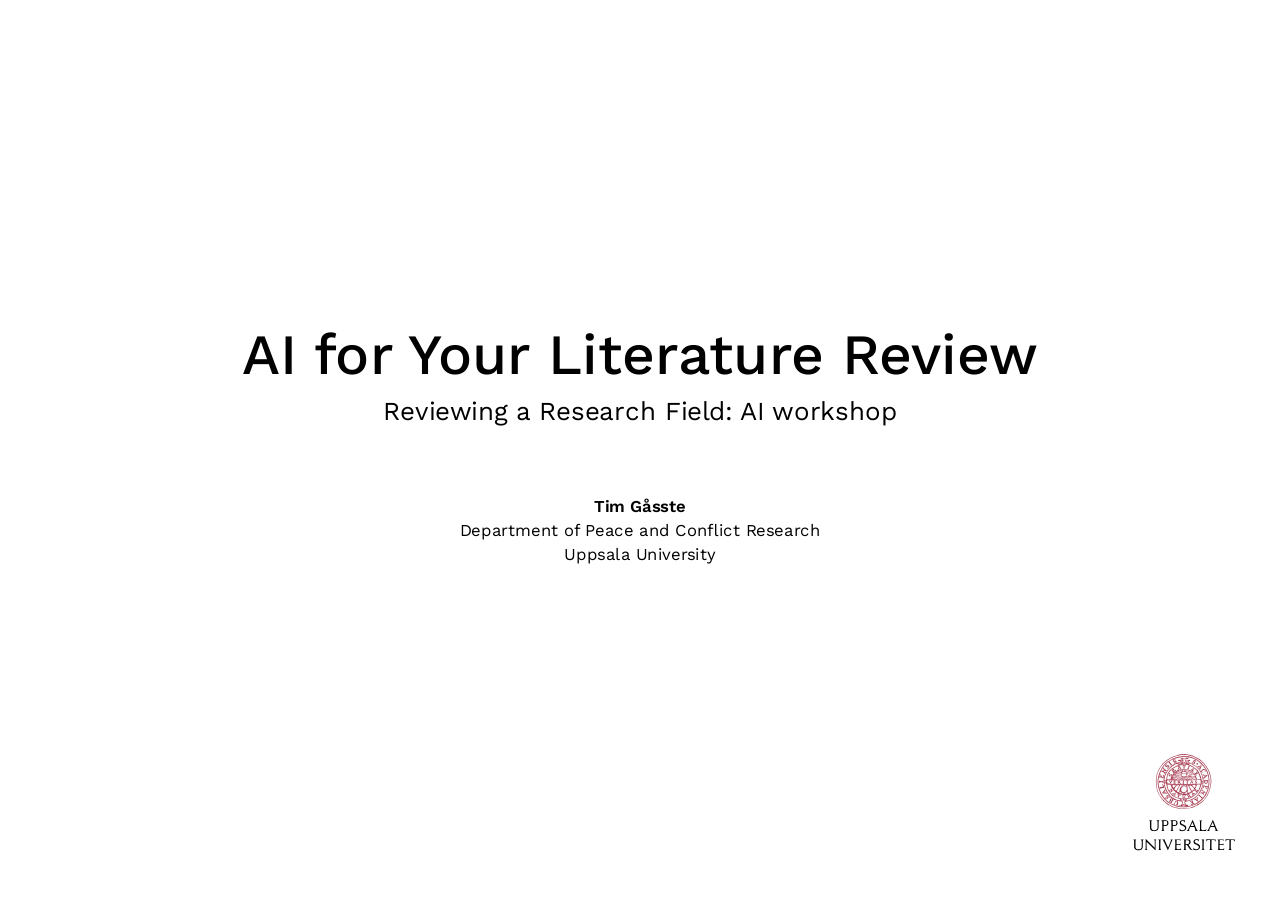
==== docs/slides/index.html @ a8bf8034 "AI workshop page" ====
<!DOCTYPE html>
<html lang="en"><head>
<script>/*!
 * clipboard.js v2.0.11
 * https://clipboardjs.com/
 *
 * Licensed MIT © Zeno Rocha
 */
!function(t,e){"object"==typeof exports&&"object"==typeof module?module.exports=e():"function"==typeof define&&define.amd?define([],e):"object"==typeof exports?exports.ClipboardJS=e():t.ClipboardJS=e()}(this,function(){return n={686:function(t,e,n){"use strict";n.d(e,{default:function(){return b}});var e=n(279),i=n.n(e),e=n(370),u=n.n(e),e=n(817),r=n.n(e);function c(t){try{return document.execCommand(t)}catch(t){return}}var a=function(t){t=r()(t);return c("cut"),t};function o(t,e){var n,o,t=(n=t,o="rtl"===document.documentElement.getAttribute("dir"),(t=document.createElement("textarea")).style.fontSize="12pt",t.style.border="0",t.style.padding="0",t.style.margin="0",t.style.position="absolute",t.style[o?"right":"left"]="-9999px",o=window.pageYOffset||document.documentElement.scrollTop,t.style.top="".concat(o,"px"),t.setAttribute("readonly",""),t.value=n,t);return e.container.appendChild(t),e=r()(t),c("copy"),t.remove(),e}var f=function(t){var e=1<arguments.length&&void 0!==arguments[1]?arguments[1]:{container:document.body},n="";return"string"==typeof t?n=o(t,e):t instanceof HTMLInputElement&&!["text","search","url","tel","password"].includes(null==t?void 0:t.type)?n=o(t.value,e):(n=r()(t),c("copy")),n};function l(t){return(l="function"==typeof Symbol&&"symbol"==typeof Symbol.iterator?function(t){return typeof t}:function(t){return t&&"function"==typeof Symbol&&t.constructor===Symbol&&t!==Symbol.prototype?"symbol":typeof t})(t)}var s=function(){var t=0<arguments.length&&void 0!==arguments[0]?arguments[0]:{},e=t.action,n=void 0===e?"copy":e,o=t.container,e=t.target,t=t.text;if("copy"!==n&&"cut"!==n)throw new Error('Invalid "action" value, use either "copy" or "cut"');if(void 0!==e){if(!e||"object"!==l(e)||1!==e.nodeType)throw new Error('Invalid "target" value, use a valid Element');if("copy"===n&&e.hasAttribute("disabled"))throw new Error('Invalid "target" attribute. Please use "readonly" instead of "disabled" attribute');if("cut"===n&&(e.hasAttribute("readonly")||e.hasAttribute("disabled")))throw new Error('Invalid "target" attribute. You can\'t cut text from elements with "readonly" or "disabled" attributes')}return t?f(t,{container:o}):e?"cut"===n?a(e):f(e,{container:o}):void 0};function p(t){return(p="function"==typeof Symbol&&"symbol"==typeof Symbol.iterator?function(t){return typeof t}:function(t){return t&&"function"==typeof Symbol&&t.constructor===Symbol&&t!==Symbol.prototype?"symbol":typeof t})(t)}function d(t,e){for(var n=0;n<e.length;n++){var o=e[n];o.enumerable=o.enumerable||!1,o.configurable=!0,"value"in o&&(o.writable=!0),Object.defineProperty(t,o.key,o)}}function y(t,e){return(y=Object.setPrototypeOf||function(t,e){return t.__proto__=e,t})(t,e)}function h(n){var o=function(){if("undefined"==typeof Reflect||!Reflect.construct)return!1;if(Reflect.construct.sham)return!1;if("function"==typeof Proxy)return!0;try{return Date.prototype.toString.call(Reflect.construct(Date,[],function(){})),!0}catch(t){return!1}}();return function(){var t,e=v(n);return t=o?(t=v(this).constructor,Reflect.construct(e,arguments,t)):e.apply(this,arguments),e=this,!(t=t)||"object"!==p(t)&&"function"!=typeof t?function(t){if(void 0!==t)return t;throw new ReferenceError("this hasn't been initialised - super() hasn't been called")}(e):t}}function v(t){return(v=Object.setPrototypeOf?Object.getPrototypeOf:function(t){return t.__proto__||Object.getPrototypeOf(t)})(t)}function m(t,e){t="data-clipboard-".concat(t);if(e.hasAttribute(t))return e.getAttribute(t)}var b=function(){!function(t,e){if("function"!=typeof e&&null!==e)throw new TypeError("Super expression must either be null or a function");t.prototype=Object.create(e&&e.prototype,{constructor:{value:t,writable:!0,configurable:!0}}),e&&y(t,e)}(r,i());var t,e,n,o=h(r);function r(t,e){var n;return function(t){if(!(t instanceof r))throw new TypeError("Cannot call a class as a function")}(this),(n=o.call(this)).resolveOptions(e),n.listenClick(t),n}return t=r,n=[{key:"copy",value:function(t){var e=1<arguments.length&&void 0!==arguments[1]?arguments[1]:{container:document.body};return f(t,e)}},{key:"cut",value:function(t){return a(t)}},{key:"isSupported",value:function(){var t=0<arguments.length&&void 0!==arguments[0]?arguments[0]:["copy","cut"],t="string"==typeof t?[t]:t,e=!!document.queryCommandSupported;return t.forEach(function(t){e=e&&!!document.queryCommandSupported(t)}),e}}],(e=[{key:"resolveOptions",value:function(){var t=0<arguments.length&&void 0!==arguments[0]?arguments[0]:{};this.action="function"==typeof t.action?t.action:this.defaultAction,this.target="function"==typeof t.target?t.target:this.defaultTarget,this.text="function"==typeof t.text?t.text:this.defaultText,this.container="object"===p(t.container)?t.container:document.body}},{key:"listenClick",value:function(t){var e=this;this.listener=u()(t,"click",function(t){return e.onClick(t)})}},{key:"onClick",value:function(t){var e=t.delegateTarget||t.currentTarget,n=this.action(e)||"copy",t=s({action:n,container:this.container,target:this.target(e),text:this.text(e)});this.emit(t?"success":"error",{action:n,text:t,trigger:e,clearSelection:function(){e&&e.focus(),window.getSelection().removeAllRanges()}})}},{key:"defaultAction",value:function(t){return m("action",t)}},{key:"defaultTarget",value:function(t){t=m("target",t);if(t)return document.querySelector(t)}},{key:"defaultText",value:function(t){return m("text",t)}},{key:"destroy",value:function(){this.listener.destroy()}}])&&d(t.prototype,e),n&&d(t,n),r}()},828:function(t){var e;"undefined"==typeof Element||Element.prototype.matches||((e=Element.prototype).matches=e.matchesSelector||e.mozMatchesSelector||e.msMatchesSelector||e.oMatchesSelector||e.webkitMatchesSelector),t.exports=function(t,e){for(;t&&9!==t.nodeType;){if("function"==typeof t.matches&&t.matches(e))return t;t=t.parentNode}}},438:function(t,e,n){var u=n(828);function i(t,e,n,o,r){var i=function(e,n,t,o){return function(t){t.delegateTarget=u(t.target,n),t.delegateTarget&&o.call(e,t)}}.apply(this,arguments);return t.addEventListener(n,i,r),{destroy:function(){t.removeEventListener(n,i,r)}}}t.exports=function(t,e,n,o,r){return"function"==typeof t.addEventListener?i.apply(null,arguments):"function"==typeof n?i.bind(null,document).apply(null,arguments):("string"==typeof t&&(t=document.querySelectorAll(t)),Array.prototype.map.call(t,function(t){return i(t,e,n,o,r)}))}},879:function(t,n){n.node=function(t){return void 0!==t&&t instanceof HTMLElement&&1===t.nodeType},n.nodeList=function(t){var e=Object.prototype.toString.call(t);return void 0!==t&&("[object NodeList]"===e||"[object HTMLCollection]"===e)&&"length"in t&&(0===t.length||n.node(t[0]))},n.string=function(t){return"string"==typeof t||t instanceof String},n.fn=function(t){return"[object Function]"===Object.prototype.toString.call(t)}},370:function(t,e,n){var f=n(879),l=n(438);t.exports=function(t,e,n){if(!t&&!e&&!n)throw new Error("Missing required arguments");if(!f.string(e))throw new TypeError("Second argument must be a String");if(!f.fn(n))throw new TypeError("Third argument must be a Function");if(f.node(t))return c=e,a=n,(u=t).addEventListener(c,a),{destroy:function(){u.removeEventListener(c,a)}};if(f.nodeList(t))return o=t,r=e,i=n,Array.prototype.forEach.call(o,function(t){t.addEventListener(r,i)}),{destroy:function(){Array.prototype.forEach.call(o,function(t){t.removeEventListener(r,i)})}};if(f.string(t))return t=t,e=e,n=n,l(document.body,t,e,n);throw new TypeError("First argument must be a String, HTMLElement, HTMLCollection, or NodeList");var o,r,i,u,c,a}},817:function(t){t.exports=function(t){var e,n="SELECT"===t.nodeName?(t.focus(),t.value):"INPUT"===t.nodeName||"TEXTAREA"===t.nodeName?((e=t.hasAttribute("readonly"))||t.setAttribute("readonly",""),t.select(),t.setSelectionRange(0,t.value.length),e||t.removeAttribute("readonly"),t.value):(t.hasAttribute("contenteditable")&&t.focus(),n=window.getSelection(),(e=document.createRange()).selectNodeContents(t),n.removeAllRanges(),n.addRange(e),n.toString());return n}},279:function(t){function e(){}e.prototype={on:function(t,e,n){var o=this.e||(this.e={});return(o[t]||(o[t]=[])).push({fn:e,ctx:n}),this},once:function(t,e,n){var o=this;function r(){o.off(t,r),e.apply(n,arguments)}return r._=e,this.on(t,r,n)},emit:function(t){for(var e=[].slice.call(arguments,1),n=((this.e||(this.e={}))[t]||[]).slice(),o=0,r=n.length;o<r;o++)n[o].fn.apply(n[o].ctx,e);return this},off:function(t,e){var n=this.e||(this.e={}),o=n[t],r=[];if(o&&e)for(var i=0,u=o.length;i<u;i++)o[i].fn!==e&&o[i].fn._!==e&&r.push(o[i]);return r.length?n[t]=r:delete n[t],this}},t.exports=e,t.exports.TinyEmitter=e}},r={},o.n=function(t){var e=t&&t.__esModule?function(){return t.default}:function(){return t};return o.d(e,{a:e}),e},o.d=function(t,e){for(var n in e)o.o(e,n)&&!o.o(t,n)&&Object.defineProperty(t,n,{enumerable:!0,get:e[n]})},o.o=function(t,e){return Object.prototype.hasOwnProperty.call(t,e)},o(686).default;function o(t){if(r[t])return r[t].exports;var e=r[t]={exports:{}};return n[t](e,e.exports,o),e.exports}var n,r});</script>
<script>(function (root, factory) {
  if (typeof define === "function" && define.amd) {
    define([], function () {
      return factory(root);
    });
  } else if (typeof exports === "object") {
    module.exports = factory(root);
  } else {
    root.Tabby = factory(root);
  }
})(
  typeof global !== "undefined"
    ? global
    : typeof window !== "undefined"
    ? window
    : this,
  function (window) {
    "use strict";

    //
    // Variables
    //

    var defaults = {
      idPrefix: "tabby-toggle_",
      default: "[data-tabby-default]",
    };

    //
    // Methods
    //

    /**
     * Merge two or more objects together.
     * @param   {Object}   objects  The objects to merge together
     * @returns {Object}            Merged values of defaults and options
     */
    var extend = function () {
      var merged = {};
      Array.prototype.forEach.call(arguments, function (obj) {
        for (var key in obj) {
          if (!obj.hasOwnProperty(key)) return;
          merged[key] = obj[key];
        }
      });
      return merged;
    };

    /**
     * Emit a custom event
     * @param  {String} type    The event type
     * @param  {Node}   tab     The tab to attach the event to
     * @param  {Node}   details Details about the event
     */
    var emitEvent = function (tab, details) {
      // Create a new event
      var event;
      if (typeof window.CustomEvent === "function") {
        event = new CustomEvent("tabby", {
          bubbles: true,
          cancelable: true,
          detail: details,
        });
      } else {
        event = document.createEvent("CustomEvent");
        event.initCustomEvent("tabby", true, true, details);
      }

      // Dispatch the event
      tab.dispatchEvent(event);
    };

    // In revealjs, arrow keys belong to slide navigation: tabs stay in the Tab
    // order and activate on focus. Elsewhere tabs use a roving tabindex with
    // arrow key navigation.
    var isReveal = function () {
      return window.document.body.classList.contains("reveal-viewport");
    };

    var focusHandler = function (event) {
      toggle(event.target);
    };

    var getKeyboardFocusableElements = function (element) {
      return [
        ...element.querySelectorAll(
          'a[href], button, input, textarea, select, summary,[tabindex]:not([tabindex="-1"])'
        ),
      ].filter(
        // Shown elements only, as the browser skips the others: hidden content,
        // like unselected panels (also of a nested tabset), is not rendered,
        // and revealjs fragments not yet shown have `visibility: hidden`
        (el) =>
          el.getAttribute("tabindex") !== "-1" &&
          !el.matches(":disabled") &&
          !el.getAttribute("aria-hidden") &&
          el.getClientRects().length > 0 &&
          window.getComputedStyle(el).visibility === "visible"
      );
    };

    // Tabs set up by tabby, as opposed to other tab widgets in a panel
    var tabbyTabs = new WeakSet();

    // The tab of a tab or of a tab panel
    var getTab = function (tabOrPanel) {
      return tabOrPanel.getAttribute("role") === "tab"
        ? tabOrPanel
        : document.getElementById(tabOrPanel.getAttribute("aria-labelledby"));
    };

    // Selects a tab and focuses the last focusable element of its panel, or
    // the tab itself if there is none. The panel content is hidden until the
    // tab is selected. When the panel ends with a nested tabset, its end is
    // the end of that tabset's last panel, as Tab would reach it.
    var focusEndOf = function (tab) {
      toggle(tab);
      var content = document.querySelector(tab.hash);
      var last = getKeyboardFocusableElements(content).pop();
      if (!last) return tab.focus();

      // Outermost tabby tab or tab panel between the last element and this
      // panel; other tab widgets are ordinary panel content
      var nestedTab;
      for (var node = last; node && node !== content; node = node.parentElement) {
        var role = node.getAttribute("role");
        var nodeTab =
          role === "tab" ? node : role === "tabpanel" ? getTab(node) : null;
        if (nodeTab && tabbyTabs.has(nodeTab)) nestedTab = nodeTab;
      }
      var nested = nestedTab && getTabsMap(nestedTab);
      if (nested) return focusEndOf(nested.tabs[nested.tabs.length - 1]);
      last.focus();
    };

    // In revealjs, Tab goes from a tab to its panel content and from the end
    // of that content to the next tab; Shift+Tab goes the other way. Tabs come
    // before all panels in the DOM, so the browser alone would go tab to tab.
    var tabOrderHandler = function (event) {
      // Leave Tab to controls that handle it themselves, like code editors
      if (event.key !== "Tab" || event.defaultPrevented) return;
      var current = event.currentTarget;
      var onTab = current.getAttribute("role") === "tab";
      var tab = getTab(current);
      var map = tab && getTabsMap(tab);
      if (!map) return;

      var target;
      if (onTab && !event.shiftKey) {
        target = getKeyboardFocusableElements(
          document.querySelector(tab.hash)
        )[0];
      } else if (onTab) {
        var previous = map.tabs[map.index - 1];
        if (!previous) return;
        event.preventDefault();
        focusEndOf(previous);
        return;
      } else {
        var focusables = getKeyboardFocusableElements(current);
        if (event.shiftKey && event.target === focusables[0]) {
          target = tab;
        } else if (
          !event.shiftKey &&
          event.target === focusables[focusables.length - 1]
        ) {
          target = map.tabs[map.index + 1];
        }
      }
      if (!target) return;

      event.preventDefault();
      target.focus();
    };

    // Whether Shift+Tab is being pressed. Focus moves while the key is down, so
    // this tells focus changes made by Shift+Tab apart from clicks.
    var shiftTabDown = false;
    var trackShiftTab = function () {
      if (trackShiftTab.done) return;
      trackShiftTab.done = true;
      document.addEventListener(
        "keydown",
        function (event) {
          shiftTabDown = event.key === "Tab" && event.shiftKey;
        },
        true
      );
      // A click, or leaving the window (the keyup then goes elsewhere), ends it
      // too
      var clear = function () {
        shiftTabDown = false;
      };
      document.addEventListener("keyup", clear, true);
      document.addEventListener("pointerdown", clear, true);
      window.addEventListener("blur", clear);
    };

    // In revealjs, Shift+Tab from after a tabset reaches the content of the
    // selected panel first, which skips the tabs after it. Start from the end
    // of the last panel instead, so Shift+Tab is the reverse of Tab. Only for
    // Shift+Tab: a click in a panel must keep that panel.
    var backwardEntryHandler = function (event) {
      var from = event.relatedTarget;
      var tab = getTab(event.currentTarget);
      var map = tab && getTabsMap(tab);
      if (!from || !map || !shiftTabDown) return;

      var tabList = map.tabs[0].closest('[role="tablist"]');
      var fromInside = Array.prototype.some.call(map.tabs, function (tab) {
        var content = document.querySelector(tab.hash);
        return tab === from || (content && content.contains(from));
      });
      var fromAfter =
        from.compareDocumentPosition(tabList) &
        Node.DOCUMENT_POSITION_PRECEDING;
      var last = map.tabs[map.tabs.length - 1];
      var lastContent = document.querySelector(last.hash);
      if (
        fromInside ||
        !fromAfter ||
        !lastContent ||
        lastContent.contains(event.target)
      ) {
        return;
      }

      focusEndOf(last);
    };

    /**
     * Remove roles and attributes from a tab and its content
     * @param  {Node}   tab      The tab
     * @param  {Node}   content  The tab content
     * @param  {Object} settings User settings and options
     */
    var destroyTab = function (tab, content, settings) {
      // Remove the generated ID
      if (tab.id.slice(0, settings.idPrefix.length) === settings.idPrefix) {
        tab.id = "";
      }

      // remove event listener
      tab.removeEventListener("focus", focusHandler, true);
      tab.removeEventListener("keydown", tabOrderHandler);
      content.removeEventListener("keydown", tabOrderHandler);
      tab.removeEventListener("focusin", backwardEntryHandler);
      content.removeEventListener("focusin", backwardEntryHandler);

      // Remove roles
      tab.removeAttribute("role");
      tab.removeAttribute("aria-controls");
      tab.removeAttribute("aria-selected");
      tab.removeAttribute("tabindex");
      tab.closest("li").removeAttribute("role");
      content.removeAttribute("role");
      content.removeAttribute("aria-labelledby");
      content.removeAttribute("hidden");
    };

    /**
     * Add the required roles and attributes to a tab and its content
     * @param  {Node}   tab      The tab
     * @param  {Node}   content  The tab content
     * @param  {Object} settings User settings and options
     */
    var setupTab = function (tab, content, settings) {
      // Give tab an ID if it doesn't already have one
      if (!tab.id) {
        tab.id = settings.idPrefix + content.id;
      }

      // Add roles
      tab.setAttribute("role", "tab");
      tabbyTabs.add(tab);
      tab.setAttribute("aria-controls", content.id);
      tab.closest("li").setAttribute("role", "presentation");
      content.setAttribute("role", "tabpanel");
      content.setAttribute("aria-labelledby", tab.id);

      // Add selected state
      if (tab.matches(settings.default)) {
        tab.setAttribute("aria-selected", "true");
      } else {
        tab.setAttribute("aria-selected", "false");
        if (!isReveal()) tab.setAttribute("tabindex", "-1");
        content.setAttribute("hidden", "hidden");
      }

      // add focus and Tab order event listeners
      if (isReveal()) {
        tab.addEventListener("focus", focusHandler);
        tab.addEventListener("keydown", tabOrderHandler);
        content.addEventListener("keydown", tabOrderHandler);
        tab.addEventListener("focusin", backwardEntryHandler);
        content.addEventListener("focusin", backwardEntryHandler);
        trackShiftTab();
      }
    };

    /**
     * Hide a tab and its content
     * @param  {Node} newTab The new tab that's replacing it
     */
    var hide = function (newTab) {
      // Variables
      var tabGroup = newTab.closest('[role="tablist"]');
      if (!tabGroup) return {};
      var tab = tabGroup.querySelector('[role="tab"][aria-selected="true"]');
      if (!tab) return {};
      var content = document.querySelector(tab.hash);

      // Hide the tab
      tab.setAttribute("aria-selected", "false");
      if (!isReveal()) tab.setAttribute("tabindex", "-1");

      // Hide the content
      if (!content) return { previousTab: tab };
      content.setAttribute("hidden", "hidden");

      // Return the hidden tab and content
      return {
        previousTab: tab,
        previousContent: content,
      };
    };

    /**
     * Show a tab and its content
     * @param  {Node} tab      The tab
     * @param  {Node} content  The tab content
     */
    var show = function (tab, content) {
      tab.setAttribute("aria-selected", "true");
      if (!isReveal()) tab.setAttribute("tabindex", "0");
      content.removeAttribute("hidden");
      tab.focus();
    };

    /**
     * Toggle a new tab
     * @param  {Node} tab The tab to show
     */
    var toggle = function (tab) {
      // Make sure there's a tab to toggle and it's not already active
      if (!tab || tab.getAttribute("aria-selected") == "true") return;

      // Variables
      var content = document.querySelector(tab.hash);
      if (!content) return;

      // Hide active tab and content
      var details = hide(tab);

      // Show new tab and content
      show(tab, content);

      // Add event details
      details.tab = tab;
      details.content = content;

      // Emit a custom event
      emitEvent(tab, details);
    };

    /**
     * Get all of the tabs in a tablist
     * @param  {Node}   tab  A tab from the list
     * @return {Object}      The tabs and the index of the currently active one
     */
    var getTabsMap = function (tab) {
      var tabGroup = tab.closest('[role="tablist"]');
      var tabs = tabGroup ? tabGroup.querySelectorAll('[role="tab"]') : null;
      if (!tabs) return;
      return {
        tabs: tabs,
        index: Array.prototype.indexOf.call(tabs, tab),
      };
    };

    /**
     * Switch the active tab based on keyboard activity
     * @param  {Node} tab The currently active tab
     * @param  {Key}  key The key that was pressed
     */
    var switchTabs = function (tab, key) {
      // Get a map of tabs
      var map = getTabsMap(tab);
      if (!map) return;
      var length = map.tabs.length - 1;
      var index;

      // Go to previous tab
      if (["ArrowUp", "ArrowLeft", "Up", "Left"].indexOf(key) > -1) {
        index = map.index < 1 ? length : map.index - 1;
      }

      // Go to next tab
      else if (["ArrowDown", "ArrowRight", "Down", "Right"].indexOf(key) > -1) {
        index = map.index === length ? 0 : map.index + 1;
      }

      // Go to home
      else if (key === "Home") {
        index = 0;
      }

      // Go to end
      else if (key === "End") {
        index = length;
      }

      // Toggle the tab
      toggle(map.tabs[index]);
    };

    /**
     * Create the Constructor object
     */
    var Constructor = function (selector, options) {
      //
      // Variables
      //

      var publicAPIs = {};
      var settings, tabWrapper;

      //
      // Methods
      //

      publicAPIs.destroy = function () {
        // Get all tabs
        var tabs = tabWrapper.querySelectorAll("a");

        // Add roles to tabs
        Array.prototype.forEach.call(tabs, function (tab) {
          // Get the tab content
          var content = document.querySelector(tab.hash);
          if (!content) return;

          // Setup the tab
          destroyTab(tab, content, settings);
        });

        // Remove role from wrapper
        tabWrapper.removeAttribute("role");

        // Remove event listeners
        document.documentElement.removeEventListener(
          "click",
          clickHandler,
          true
        );
        tabWrapper.removeEventListener("keydown", keyHandler, true);

        // Reset variables
        settings = null;
        tabWrapper = null;
      };

      /**
       * Setup the DOM with the proper attributes
       */
      publicAPIs.setup = function () {
        // Variables
        tabWrapper = document.querySelector(selector);
        if (!tabWrapper) return;
        var tabs = tabWrapper.querySelectorAll("a");

        // Add role to wrapper
        tabWrapper.setAttribute("role", "tablist");

        // Add roles to tabs
        Array.prototype.forEach.call(tabs, function (tab) {
          tab.setAttribute("tabindex", "0");

          // Get the tab content
          var content = document.querySelector(tab.hash);
          if (!content) return;

          // Setup the tab
          setupTab(tab, content, settings);
        });
      };

      /**
       * Toggle a tab based on an ID
       * @param  {String|Node} id The tab to toggle
       */
      publicAPIs.toggle = function (id) {
        // Get the tab
        var tab = id;
        if (typeof id === "string") {
          tab = document.querySelector(
            selector + ' [role="tab"][href*="' + id + '"]'
          );
        }

        // Toggle the tab
        toggle(tab);
      };

      /**
       * Handle click events
       */
      var clickHandler = function (event) {
        // Only run on toggles
        var tab = event.target.closest(selector + ' [role="tab"]');
        if (!tab) return;

        // Prevent link behavior
        event.preventDefault();

        // Toggle the tab
        toggle(tab);
      };

      /**
       * Handle keydown events
       */
      var keyHandler = function (event) {
        // Only run if a tab is in focus
        var tab = document.activeElement;
        if (!tab.matches(selector + ' [role="tab"]')) return;

        // Only run for specific keys
        var keys = isReveal()
          ? ["Home", "End"]
          : [
              "ArrowUp",
              "ArrowDown",
              "ArrowLeft",
              "ArrowRight",
              "Up",
              "Down",
              "Left",
              "Right",
              "Home",
              "End",
            ];
        if (keys.indexOf(event.key) < 0) return;

        // Keep the key from also scrolling the page or, in revealjs, from
        // changing slide
        event.preventDefault();
        event.stopPropagation();

        // Switch tabs
        switchTabs(tab, event.key);
      };

      /**
       * Initialize the instance
       */
      var init = function () {
        // Merge user options with defaults
        settings = extend(defaults, options || {});

        // Setup the DOM
        publicAPIs.setup();

        // Add event listeners
        document.documentElement.addEventListener("click", clickHandler, true);
        tabWrapper.addEventListener("keydown", keyHandler, true);
      };

      //
      // Initialize and return the Public APIs
      //

      init();
      return publicAPIs;
    };

    //
    // Return the Constructor
    //

    return Constructor;
  }
);
</script>
<script>/**
 * @popperjs/core v2.11.7 - MIT License
 */

!function(e,t){"object"==typeof exports&&"undefined"!=typeof module?t(exports):"function"==typeof define&&define.amd?define(["exports"],t):t((e="undefined"!=typeof globalThis?globalThis:e||self).Popper={})}(this,(function(e){"use strict";function t(e){if(null==e)return window;if("[object Window]"!==e.toString()){var t=e.ownerDocument;return t&&t.defaultView||window}return e}function n(e){return e instanceof t(e).Element||e instanceof Element}function r(e){return e instanceof t(e).HTMLElement||e instanceof HTMLElement}function o(e){return"undefined"!=typeof ShadowRoot&&(e instanceof t(e).ShadowRoot||e instanceof ShadowRoot)}var i=Math.max,a=Math.min,s=Math.round;function f(){var e=navigator.userAgentData;return null!=e&&e.brands&&Array.isArray(e.brands)?e.brands.map((function(e){return e.brand+"/"+e.version})).join(" "):navigator.userAgent}function c(){return!/^((?!chrome|android).)*safari/i.test(f())}function p(e,o,i){void 0===o&&(o=!1),void 0===i&&(i=!1);var a=e.getBoundingClientRect(),f=1,p=1;o&&r(e)&&(f=e.offsetWidth>0&&s(a.width)/e.offsetWidth||1,p=e.offsetHeight>0&&s(a.height)/e.offsetHeight||1);var u=(n(e)?t(e):window).visualViewport,l=!c()&&i,d=(a.left+(l&&u?u.offsetLeft:0))/f,h=(a.top+(l&&u?u.offsetTop:0))/p,m=a.width/f,v=a.height/p;return{width:m,height:v,top:h,right:d+m,bottom:h+v,left:d,x:d,y:h}}function u(e){var n=t(e);return{scrollLeft:n.pageXOffset,scrollTop:n.pageYOffset}}function l(e){return e?(e.nodeName||"").toLowerCase():null}function d(e){return((n(e)?e.ownerDocument:e.document)||window.document).documentElement}function h(e){return p(d(e)).left+u(e).scrollLeft}function m(e){return t(e).getComputedStyle(e)}function v(e){var t=m(e),n=t.overflow,r=t.overflowX,o=t.overflowY;return/auto|scroll|overlay|hidden/.test(n+o+r)}function y(e,n,o){void 0===o&&(o=!1);var i,a,f=r(n),c=r(n)&&function(e){var t=e.getBoundingClientRect(),n=s(t.width)/e.offsetWidth||1,r=s(t.height)/e.offsetHeight||1;return 1!==n||1!==r}(n),m=d(n),y=p(e,c,o),g={scrollLeft:0,scrollTop:0},b={x:0,y:0};return(f||!f&&!o)&&(("body"!==l(n)||v(m))&&(g=(i=n)!==t(i)&&r(i)?{scrollLeft:(a=i).scrollLeft,scrollTop:a.scrollTop}:u(i)),r(n)?((b=p(n,!0)).x+=n.clientLeft,b.y+=n.clientTop):m&&(b.x=h(m))),{x:y.left+g.scrollLeft-b.x,y:y.top+g.scrollTop-b.y,width:y.width,height:y.height}}function g(e){var t=p(e),n=e.offsetWidth,r=e.offsetHeight;return Math.abs(t.width-n)<=1&&(n=t.width),Math.abs(t.height-r)<=1&&(r=t.height),{x:e.offsetLeft,y:e.offsetTop,width:n,height:r}}function b(e){return"html"===l(e)?e:e.assignedSlot||e.parentNode||(o(e)?e.host:null)||d(e)}function x(e){return["html","body","#document"].indexOf(l(e))>=0?e.ownerDocument.body:r(e)&&v(e)?e:x(b(e))}function w(e,n){var r;void 0===n&&(n=[]);var o=x(e),i=o===(null==(r=e.ownerDocument)?void 0:r.body),a=t(o),s=i?[a].concat(a.visualViewport||[],v(o)?o:[]):o,f=n.concat(s);return i?f:f.concat(w(b(s)))}function O(e){return["table","td","th"].indexOf(l(e))>=0}function j(e){return r(e)&&"fixed"!==m(e).position?e.offsetParent:null}function E(e){for(var n=t(e),i=j(e);i&&O(i)&&"static"===m(i).position;)i=j(i);return i&&("html"===l(i)||"body"===l(i)&&"static"===m(i).position)?n:i||function(e){var t=/firefox/i.test(f());if(/Trident/i.test(f())&&r(e)&&"fixed"===m(e).position)return null;var n=b(e);for(o(n)&&(n=n.host);r(n)&&["html","body"].indexOf(l(n))<0;){var i=m(n);if("none"!==i.transform||"none"!==i.perspective||"paint"===i.contain||-1!==["transform","perspective"].indexOf(i.willChange)||t&&"filter"===i.willChange||t&&i.filter&&"none"!==i.filter)return n;n=n.parentNode}return null}(e)||n}var D="top",A="bottom",L="right",P="left",M="auto",k=[D,A,L,P],W="start",B="end",H="viewport",T="popper",R=k.reduce((function(e,t){return e.concat([t+"-"+W,t+"-"+B])}),[]),S=[].concat(k,[M]).reduce((function(e,t){return e.concat([t,t+"-"+W,t+"-"+B])}),[]),V=["beforeRead","read","afterRead","beforeMain","main","afterMain","beforeWrite","write","afterWrite"];function q(e){var t=new Map,n=new Set,r=[];function o(e){n.add(e.name),[].concat(e.requires||[],e.requiresIfExists||[]).forEach((function(e){if(!n.has(e)){var r=t.get(e);r&&o(r)}})),r.push(e)}return e.forEach((function(e){t.set(e.name,e)})),e.forEach((function(e){n.has(e.name)||o(e)})),r}function C(e){return e.split("-")[0]}function N(e,t){var n=t.getRootNode&&t.getRootNode();if(e.contains(t))return!0;if(n&&o(n)){var r=t;do{if(r&&e.isSameNode(r))return!0;r=r.parentNode||r.host}while(r)}return!1}function I(e){return Object.assign({},e,{left:e.x,top:e.y,right:e.x+e.width,bottom:e.y+e.height})}function _(e,r,o){return r===H?I(function(e,n){var r=t(e),o=d(e),i=r.visualViewport,a=o.clientWidth,s=o.clientHeight,f=0,p=0;if(i){a=i.width,s=i.height;var u=c();(u||!u&&"fixed"===n)&&(f=i.offsetLeft,p=i.offsetTop)}return{width:a,height:s,x:f+h(e),y:p}}(e,o)):n(r)?function(e,t){var n=p(e,!1,"fixed"===t);return n.top=n.top+e.clientTop,n.left=n.left+e.clientLeft,n.bottom=n.top+e.clientHeight,n.right=n.left+e.clientWidth,n.width=e.clientWidth,n.height=e.clientHeight,n.x=n.left,n.y=n.top,n}(r,o):I(function(e){var t,n=d(e),r=u(e),o=null==(t=e.ownerDocument)?void 0:t.body,a=i(n.scrollWidth,n.clientWidth,o?o.scrollWidth:0,o?o.clientWidth:0),s=i(n.scrollHeight,n.clientHeight,o?o.scrollHeight:0,o?o.clientHeight:0),f=-r.scrollLeft+h(e),c=-r.scrollTop;return"rtl"===m(o||n).direction&&(f+=i(n.clientWidth,o?o.clientWidth:0)-a),{width:a,height:s,x:f,y:c}}(d(e)))}function F(e,t,o,s){var f="clippingParents"===t?function(e){var t=w(b(e)),o=["absolute","fixed"].indexOf(m(e).position)>=0&&r(e)?E(e):e;return n(o)?t.filter((function(e){return n(e)&&N(e,o)&&"body"!==l(e)})):[]}(e):[].concat(t),c=[].concat(f,[o]),p=c[0],u=c.reduce((function(t,n){var r=_(e,n,s);return t.top=i(r.top,t.top),t.right=a(r.right,t.right),t.bottom=a(r.bottom,t.bottom),t.left=i(r.left,t.left),t}),_(e,p,s));return u.width=u.right-u.left,u.height=u.bottom-u.top,u.x=u.left,u.y=u.top,u}function U(e){return e.split("-")[1]}function z(e){return["top","bottom"].indexOf(e)>=0?"x":"y"}function X(e){var t,n=e.reference,r=e.element,o=e.placement,i=o?C(o):null,a=o?U(o):null,s=n.x+n.width/2-r.width/2,f=n.y+n.height/2-r.height/2;switch(i){case D:t={x:s,y:n.y-r.height};break;case A:t={x:s,y:n.y+n.height};break;case L:t={x:n.x+n.width,y:f};break;case P:t={x:n.x-r.width,y:f};break;default:t={x:n.x,y:n.y}}var c=i?z(i):null;if(null!=c){var p="y"===c?"height":"width";switch(a){case W:t[c]=t[c]-(n[p]/2-r[p]/2);break;case B:t[c]=t[c]+(n[p]/2-r[p]/2)}}return t}function Y(e){return Object.assign({},{top:0,right:0,bottom:0,left:0},e)}function G(e,t){return t.reduce((function(t,n){return t[n]=e,t}),{})}function J(e,t){void 0===t&&(t={});var r=t,o=r.placement,i=void 0===o?e.placement:o,a=r.strategy,s=void 0===a?e.strategy:a,f=r.boundary,c=void 0===f?"clippingParents":f,u=r.rootBoundary,l=void 0===u?H:u,h=r.elementContext,m=void 0===h?T:h,v=r.altBoundary,y=void 0!==v&&v,g=r.padding,b=void 0===g?0:g,x=Y("number"!=typeof b?b:G(b,k)),w=m===T?"reference":T,O=e.rects.popper,j=e.elements[y?w:m],E=F(n(j)?j:j.contextElement||d(e.elements.popper),c,l,s),P=p(e.elements.reference),M=X({reference:P,element:O,strategy:"absolute",placement:i}),W=I(Object.assign({},O,M)),B=m===T?W:P,R={top:E.top-B.top+x.top,bottom:B.bottom-E.bottom+x.bottom,left:E.left-B.left+x.left,right:B.right-E.right+x.right},S=e.modifiersData.offset;if(m===T&&S){var V=S[i];Object.keys(R).forEach((function(e){var t=[L,A].indexOf(e)>=0?1:-1,n=[D,A].indexOf(e)>=0?"y":"x";R[e]+=V[n]*t}))}return R}var K={placement:"bottom",modifiers:[],strategy:"absolute"};function Q(){for(var e=arguments.length,t=new Array(e),n=0;n<e;n++)t[n]=arguments[n];return!t.some((function(e){return!(e&&"function"==typeof e.getBoundingClientRect)}))}function Z(e){void 0===e&&(e={});var t=e,r=t.defaultModifiers,o=void 0===r?[]:r,i=t.defaultOptions,a=void 0===i?K:i;return function(e,t,r){void 0===r&&(r=a);var i,s,f={placement:"bottom",orderedModifiers:[],options:Object.assign({},K,a),modifiersData:{},elements:{reference:e,popper:t},attributes:{},styles:{}},c=[],p=!1,u={state:f,setOptions:function(r){var i="function"==typeof r?r(f.options):r;l(),f.options=Object.assign({},a,f.options,i),f.scrollParents={reference:n(e)?w(e):e.contextElement?w(e.contextElement):[],popper:w(t)};var s,p,d=function(e){var t=q(e);return V.reduce((function(e,n){return e.concat(t.filter((function(e){return e.phase===n})))}),[])}((s=[].concat(o,f.options.modifiers),p=s.reduce((function(e,t){var n=e[t.name];return e[t.name]=n?Object.assign({},n,t,{options:Object.assign({},n.options,t.options),data:Object.assign({},n.data,t.data)}):t,e}),{}),Object.keys(p).map((function(e){return p[e]}))));return f.orderedModifiers=d.filter((function(e){return e.enabled})),f.orderedModifiers.forEach((function(e){var t=e.name,n=e.options,r=void 0===n?{}:n,o=e.effect;if("function"==typeof o){var i=o({state:f,name:t,instance:u,options:r}),a=function(){};c.push(i||a)}})),u.update()},forceUpdate:function(){if(!p){var e=f.elements,t=e.reference,n=e.popper;if(Q(t,n)){f.rects={reference:y(t,E(n),"fixed"===f.options.strategy),popper:g(n)},f.reset=!1,f.placement=f.options.placement,f.orderedModifiers.forEach((function(e){return f.modifiersData[e.name]=Object.assign({},e.data)}));for(var r=0;r<f.orderedModifiers.length;r++)if(!0!==f.reset){var o=f.orderedModifiers[r],i=o.fn,a=o.options,s=void 0===a?{}:a,c=o.name;"function"==typeof i&&(f=i({state:f,options:s,name:c,instance:u})||f)}else f.reset=!1,r=-1}}},update:(i=function(){return new Promise((function(e){u.forceUpdate(),e(f)}))},function(){return s||(s=new Promise((function(e){Promise.resolve().then((function(){s=void 0,e(i())}))}))),s}),destroy:function(){l(),p=!0}};if(!Q(e,t))return u;function l(){c.forEach((function(e){return e()})),c=[]}return u.setOptions(r).then((function(e){!p&&r.onFirstUpdate&&r.onFirstUpdate(e)})),u}}var $={passive:!0};var ee={name:"eventListeners",enabled:!0,phase:"write",fn:function(){},effect:function(e){var n=e.state,r=e.instance,o=e.options,i=o.scroll,a=void 0===i||i,s=o.resize,f=void 0===s||s,c=t(n.elements.popper),p=[].concat(n.scrollParents.reference,n.scrollParents.popper);return a&&p.forEach((function(e){e.addEventListener("scroll",r.update,$)})),f&&c.addEventListener("resize",r.update,$),function(){a&&p.forEach((function(e){e.removeEventListener("scroll",r.update,$)})),f&&c.removeEventListener("resize",r.update,$)}},data:{}};var te={name:"popperOffsets",enabled:!0,phase:"read",fn:function(e){var t=e.state,n=e.name;t.modifiersData[n]=X({reference:t.rects.reference,element:t.rects.popper,strategy:"absolute",placement:t.placement})},data:{}},ne={top:"auto",right:"auto",bottom:"auto",left:"auto"};function re(e){var n,r=e.popper,o=e.popperRect,i=e.placement,a=e.variation,f=e.offsets,c=e.position,p=e.gpuAcceleration,u=e.adaptive,l=e.roundOffsets,h=e.isFixed,v=f.x,y=void 0===v?0:v,g=f.y,b=void 0===g?0:g,x="function"==typeof l?l({x:y,y:b}):{x:y,y:b};y=x.x,b=x.y;var w=f.hasOwnProperty("x"),O=f.hasOwnProperty("y"),j=P,M=D,k=window;if(u){var W=E(r),H="clientHeight",T="clientWidth";if(W===t(r)&&"static"!==m(W=d(r)).position&&"absolute"===c&&(H="scrollHeight",T="scrollWidth"),W=W,i===D||(i===P||i===L)&&a===B)M=A,b-=(h&&W===k&&k.visualViewport?k.visualViewport.height:W[H])-o.height,b*=p?1:-1;if(i===P||(i===D||i===A)&&a===B)j=L,y-=(h&&W===k&&k.visualViewport?k.visualViewport.width:W[T])-o.width,y*=p?1:-1}var R,S=Object.assign({position:c},u&&ne),V=!0===l?function(e,t){var n=e.x,r=e.y,o=t.devicePixelRatio||1;return{x:s(n*o)/o||0,y:s(r*o)/o||0}}({x:y,y:b},t(r)):{x:y,y:b};return y=V.x,b=V.y,p?Object.assign({},S,((R={})[M]=O?"0":"",R[j]=w?"0":"",R.transform=(k.devicePixelRatio||1)<=1?"translate("+y+"px, "+b+"px)":"translate3d("+y+"px, "+b+"px, 0)",R)):Object.assign({},S,((n={})[M]=O?b+"px":"",n[j]=w?y+"px":"",n.transform="",n))}var oe={name:"computeStyles",enabled:!0,phase:"beforeWrite",fn:function(e){var t=e.state,n=e.options,r=n.gpuAcceleration,o=void 0===r||r,i=n.adaptive,a=void 0===i||i,s=n.roundOffsets,f=void 0===s||s,c={placement:C(t.placement),variation:U(t.placement),popper:t.elements.popper,popperRect:t.rects.popper,gpuAcceleration:o,isFixed:"fixed"===t.options.strategy};null!=t.modifiersData.popperOffsets&&(t.styles.popper=Object.assign({},t.styles.popper,re(Object.assign({},c,{offsets:t.modifiersData.popperOffsets,position:t.options.strategy,adaptive:a,roundOffsets:f})))),null!=t.modifiersData.arrow&&(t.styles.arrow=Object.assign({},t.styles.arrow,re(Object.assign({},c,{offsets:t.modifiersData.arrow,position:"absolute",adaptive:!1,roundOffsets:f})))),t.attributes.popper=Object.assign({},t.attributes.popper,{"data-popper-placement":t.placement})},data:{}};var ie={name:"applyStyles",enabled:!0,phase:"write",fn:function(e){var t=e.state;Object.keys(t.elements).forEach((function(e){var n=t.styles[e]||{},o=t.attributes[e]||{},i=t.elements[e];r(i)&&l(i)&&(Object.assign(i.style,n),Object.keys(o).forEach((function(e){var t=o[e];!1===t?i.removeAttribute(e):i.setAttribute(e,!0===t?"":t)})))}))},effect:function(e){var t=e.state,n={popper:{position:t.options.strategy,left:"0",top:"0",margin:"0"},arrow:{position:"absolute"},reference:{}};return Object.assign(t.elements.popper.style,n.popper),t.styles=n,t.elements.arrow&&Object.assign(t.elements.arrow.style,n.arrow),function(){Object.keys(t.elements).forEach((function(e){var o=t.elements[e],i=t.attributes[e]||{},a=Object.keys(t.styles.hasOwnProperty(e)?t.styles[e]:n[e]).reduce((function(e,t){return e[t]="",e}),{});r(o)&&l(o)&&(Object.assign(o.style,a),Object.keys(i).forEach((function(e){o.removeAttribute(e)})))}))}},requires:["computeStyles"]};var ae={name:"offset",enabled:!0,phase:"main",requires:["popperOffsets"],fn:function(e){var t=e.state,n=e.options,r=e.name,o=n.offset,i=void 0===o?[0,0]:o,a=S.reduce((function(e,n){return e[n]=function(e,t,n){var r=C(e),o=[P,D].indexOf(r)>=0?-1:1,i="function"==typeof n?n(Object.assign({},t,{placement:e})):n,a=i[0],s=i[1];return a=a||0,s=(s||0)*o,[P,L].indexOf(r)>=0?{x:s,y:a}:{x:a,y:s}}(n,t.rects,i),e}),{}),s=a[t.placement],f=s.x,c=s.y;null!=t.modifiersData.popperOffsets&&(t.modifiersData.popperOffsets.x+=f,t.modifiersData.popperOffsets.y+=c),t.modifiersData[r]=a}},se={left:"right",right:"left",bottom:"top",top:"bottom"};function fe(e){return e.replace(/left|right|bottom|top/g,(function(e){return se[e]}))}var ce={start:"end",end:"start"};function pe(e){return e.replace(/start|end/g,(function(e){return ce[e]}))}function ue(e,t){void 0===t&&(t={});var n=t,r=n.placement,o=n.boundary,i=n.rootBoundary,a=n.padding,s=n.flipVariations,f=n.allowedAutoPlacements,c=void 0===f?S:f,p=U(r),u=p?s?R:R.filter((function(e){return U(e)===p})):k,l=u.filter((function(e){return c.indexOf(e)>=0}));0===l.length&&(l=u);var d=l.reduce((function(t,n){return t[n]=J(e,{placement:n,boundary:o,rootBoundary:i,padding:a})[C(n)],t}),{});return Object.keys(d).sort((function(e,t){return d[e]-d[t]}))}var le={name:"flip",enabled:!0,phase:"main",fn:function(e){var t=e.state,n=e.options,r=e.name;if(!t.modifiersData[r]._skip){for(var o=n.mainAxis,i=void 0===o||o,a=n.altAxis,s=void 0===a||a,f=n.fallbackPlacements,c=n.padding,p=n.boundary,u=n.rootBoundary,l=n.altBoundary,d=n.flipVariations,h=void 0===d||d,m=n.allowedAutoPlacements,v=t.options.placement,y=C(v),g=f||(y===v||!h?[fe(v)]:function(e){if(C(e)===M)return[];var t=fe(e);return[pe(e),t,pe(t)]}(v)),b=[v].concat(g).reduce((function(e,n){return e.concat(C(n)===M?ue(t,{placement:n,boundary:p,rootBoundary:u,padding:c,flipVariations:h,allowedAutoPlacements:m}):n)}),[]),x=t.rects.reference,w=t.rects.popper,O=new Map,j=!0,E=b[0],k=0;k<b.length;k++){var B=b[k],H=C(B),T=U(B)===W,R=[D,A].indexOf(H)>=0,S=R?"width":"height",V=J(t,{placement:B,boundary:p,rootBoundary:u,altBoundary:l,padding:c}),q=R?T?L:P:T?A:D;x[S]>w[S]&&(q=fe(q));var N=fe(q),I=[];if(i&&I.push(V[H]<=0),s&&I.push(V[q]<=0,V[N]<=0),I.every((function(e){return e}))){E=B,j=!1;break}O.set(B,I)}if(j)for(var _=function(e){var t=b.find((function(t){var n=O.get(t);if(n)return n.slice(0,e).every((function(e){return e}))}));if(t)return E=t,"break"},F=h?3:1;F>0;F--){if("break"===_(F))break}t.placement!==E&&(t.modifiersData[r]._skip=!0,t.placement=E,t.reset=!0)}},requiresIfExists:["offset"],data:{_skip:!1}};function de(e,t,n){return i(e,a(t,n))}var he={name:"preventOverflow",enabled:!0,phase:"main",fn:function(e){var t=e.state,n=e.options,r=e.name,o=n.mainAxis,s=void 0===o||o,f=n.altAxis,c=void 0!==f&&f,p=n.boundary,u=n.rootBoundary,l=n.altBoundary,d=n.padding,h=n.tether,m=void 0===h||h,v=n.tetherOffset,y=void 0===v?0:v,b=J(t,{boundary:p,rootBoundary:u,padding:d,altBoundary:l}),x=C(t.placement),w=U(t.placement),O=!w,j=z(x),M="x"===j?"y":"x",k=t.modifiersData.popperOffsets,B=t.rects.reference,H=t.rects.popper,T="function"==typeof y?y(Object.assign({},t.rects,{placement:t.placement})):y,R="number"==typeof T?{mainAxis:T,altAxis:T}:Object.assign({mainAxis:0,altAxis:0},T),S=t.modifiersData.offset?t.modifiersData.offset[t.placement]:null,V={x:0,y:0};if(k){if(s){var q,N="y"===j?D:P,I="y"===j?A:L,_="y"===j?"height":"width",F=k[j],X=F+b[N],Y=F-b[I],G=m?-H[_]/2:0,K=w===W?B[_]:H[_],Q=w===W?-H[_]:-B[_],Z=t.elements.arrow,$=m&&Z?g(Z):{width:0,height:0},ee=t.modifiersData["arrow#persistent"]?t.modifiersData["arrow#persistent"].padding:{top:0,right:0,bottom:0,left:0},te=ee[N],ne=ee[I],re=de(0,B[_],$[_]),oe=O?B[_]/2-G-re-te-R.mainAxis:K-re-te-R.mainAxis,ie=O?-B[_]/2+G+re+ne+R.mainAxis:Q+re+ne+R.mainAxis,ae=t.elements.arrow&&E(t.elements.arrow),se=ae?"y"===j?ae.clientTop||0:ae.clientLeft||0:0,fe=null!=(q=null==S?void 0:S[j])?q:0,ce=F+ie-fe,pe=de(m?a(X,F+oe-fe-se):X,F,m?i(Y,ce):Y);k[j]=pe,V[j]=pe-F}if(c){var ue,le="x"===j?D:P,he="x"===j?A:L,me=k[M],ve="y"===M?"height":"width",ye=me+b[le],ge=me-b[he],be=-1!==[D,P].indexOf(x),xe=null!=(ue=null==S?void 0:S[M])?ue:0,we=be?ye:me-B[ve]-H[ve]-xe+R.altAxis,Oe=be?me+B[ve]+H[ve]-xe-R.altAxis:ge,je=m&&be?function(e,t,n){var r=de(e,t,n);return r>n?n:r}(we,me,Oe):de(m?we:ye,me,m?Oe:ge);k[M]=je,V[M]=je-me}t.modifiersData[r]=V}},requiresIfExists:["offset"]};var me={name:"arrow",enabled:!0,phase:"main",fn:function(e){var t,n=e.state,r=e.name,o=e.options,i=n.elements.arrow,a=n.modifiersData.popperOffsets,s=C(n.placement),f=z(s),c=[P,L].indexOf(s)>=0?"height":"width";if(i&&a){var p=function(e,t){return Y("number"!=typeof(e="function"==typeof e?e(Object.assign({},t.rects,{placement:t.placement})):e)?e:G(e,k))}(o.padding,n),u=g(i),l="y"===f?D:P,d="y"===f?A:L,h=n.rects.reference[c]+n.rects.reference[f]-a[f]-n.rects.popper[c],m=a[f]-n.rects.reference[f],v=E(i),y=v?"y"===f?v.clientHeight||0:v.clientWidth||0:0,b=h/2-m/2,x=p[l],w=y-u[c]-p[d],O=y/2-u[c]/2+b,j=de(x,O,w),M=f;n.modifiersData[r]=((t={})[M]=j,t.centerOffset=j-O,t)}},effect:function(e){var t=e.state,n=e.options.element,r=void 0===n?"[data-popper-arrow]":n;null!=r&&("string"!=typeof r||(r=t.elements.popper.querySelector(r)))&&N(t.elements.popper,r)&&(t.elements.arrow=r)},requires:["popperOffsets"],requiresIfExists:["preventOverflow"]};function ve(e,t,n){return void 0===n&&(n={x:0,y:0}),{top:e.top-t.height-n.y,right:e.right-t.width+n.x,bottom:e.bottom-t.height+n.y,left:e.left-t.width-n.x}}function ye(e){return[D,L,A,P].some((function(t){return e[t]>=0}))}var ge={name:"hide",enabled:!0,phase:"main",requiresIfExists:["preventOverflow"],fn:function(e){var t=e.state,n=e.name,r=t.rects.reference,o=t.rects.popper,i=t.modifiersData.preventOverflow,a=J(t,{elementContext:"reference"}),s=J(t,{altBoundary:!0}),f=ve(a,r),c=ve(s,o,i),p=ye(f),u=ye(c);t.modifiersData[n]={referenceClippingOffsets:f,popperEscapeOffsets:c,isReferenceHidden:p,hasPopperEscaped:u},t.attributes.popper=Object.assign({},t.attributes.popper,{"data-popper-reference-hidden":p,"data-popper-escaped":u})}},be=Z({defaultModifiers:[ee,te,oe,ie]}),xe=[ee,te,oe,ie,ae,le,he,me,ge],we=Z({defaultModifiers:xe});e.applyStyles=ie,e.arrow=me,e.computeStyles=oe,e.createPopper=we,e.createPopperLite=be,e.defaultModifiers=xe,e.detectOverflow=J,e.eventListeners=ee,e.flip=le,e.hide=ge,e.offset=ae,e.popperGenerator=Z,e.popperOffsets=te,e.preventOverflow=he,Object.defineProperty(e,"__esModule",{value:!0})}));

</script>
<script>!function(e,t){"object"==typeof exports&&"undefined"!=typeof module?module.exports=t(require("@popperjs/core")):"function"==typeof define&&define.amd?define(["@popperjs/core"],t):(e=e||self).tippy=t(e.Popper)}(this,(function(e){"use strict";var t={passive:!0,capture:!0},n=function(){return document.body};function r(e,t,n){if(Array.isArray(e)){var r=e[t];return null==r?Array.isArray(n)?n[t]:n:r}return e}function o(e,t){var n={}.toString.call(e);return 0===n.indexOf("[object")&&n.indexOf(t+"]")>-1}function i(e,t){return"function"==typeof e?e.apply(void 0,t):e}function a(e,t){return 0===t?e:function(r){clearTimeout(n),n=setTimeout((function(){e(r)}),t)};var n}function s(e,t){var n=Object.assign({},e);return t.forEach((function(e){delete n[e]})),n}function u(e){return[].concat(e)}function c(e,t){-1===e.indexOf(t)&&e.push(t)}function p(e){return e.split("-")[0]}function f(e){return[].slice.call(e)}function l(e){return Object.keys(e).reduce((function(t,n){return void 0!==e[n]&&(t[n]=e[n]),t}),{})}function d(){return document.createElement("div")}function v(e){return["Element","Fragment"].some((function(t){return o(e,t)}))}function m(e){return o(e,"MouseEvent")}function g(e){return!(!e||!e._tippy||e._tippy.reference!==e)}function h(e){return v(e)?[e]:function(e){return o(e,"NodeList")}(e)?f(e):Array.isArray(e)?e:f(document.querySelectorAll(e))}function b(e,t){e.forEach((function(e){e&&(e.style.transitionDuration=t+"ms")}))}function y(e,t){e.forEach((function(e){e&&e.setAttribute("data-state",t)}))}function w(e){var t,n=u(e)[0];return null!=n&&null!=(t=n.ownerDocument)&&t.body?n.ownerDocument:document}function E(e,t,n){var r=t+"EventListener";["transitionend","webkitTransitionEnd"].forEach((function(t){e[r](t,n)}))}function O(e,t){for(var n=t;n;){var r;if(e.contains(n))return!0;n=null==n.getRootNode||null==(r=n.getRootNode())?void 0:r.host}return!1}var x={isTouch:!1},C=0;function T(){x.isTouch||(x.isTouch=!0,window.performance&&document.addEventListener("mousemove",A))}function A(){var e=performance.now();e-C<20&&(x.isTouch=!1,document.removeEventListener("mousemove",A)),C=e}function L(){var e=document.activeElement;if(g(e)){var t=e._tippy;e.blur&&!t.state.isVisible&&e.blur()}}var D=!!("undefined"!=typeof window&&"undefined"!=typeof document)&&!!window.msCrypto,R=Object.assign({appendTo:n,aria:{content:"auto",expanded:"auto"},delay:0,duration:[300,250],getReferenceClientRect:null,hideOnClick:!0,ignoreAttributes:!1,interactive:!1,interactiveBorder:2,interactiveDebounce:0,moveTransition:"",offset:[0,10],onAfterUpdate:function(){},onBeforeUpdate:function(){},onCreate:function(){},onDestroy:function(){},onHidden:function(){},onHide:function(){},onMount:function(){},onShow:function(){},onShown:function(){},onTrigger:function(){},onUntrigger:function(){},onClickOutside:function(){},placement:"top",plugins:[],popperOptions:{},render:null,showOnCreate:!1,touch:!0,trigger:"mouseenter focus",triggerTarget:null},{animateFill:!1,followCursor:!1,inlinePositioning:!1,sticky:!1},{allowHTML:!1,animation:"fade",arrow:!0,content:"",inertia:!1,maxWidth:350,role:"tooltip",theme:"",zIndex:9999}),k=Object.keys(R);function P(e){var t=(e.plugins||[]).reduce((function(t,n){var r,o=n.name,i=n.defaultValue;o&&(t[o]=void 0!==e[o]?e[o]:null!=(r=R[o])?r:i);return t}),{});return Object.assign({},e,t)}function j(e,t){var n=Object.assign({},t,{content:i(t.content,[e])},t.ignoreAttributes?{}:function(e,t){return(t?Object.keys(P(Object.assign({},R,{plugins:t}))):k).reduce((function(t,n){var r=(e.getAttribute("data-tippy-"+n)||"").trim();if(!r)return t;if("content"===n)t[n]=r;else try{t[n]=JSON.parse(r)}catch(e){t[n]=r}return t}),{})}(e,t.plugins));return n.aria=Object.assign({},R.aria,n.aria),n.aria={expanded:"auto"===n.aria.expanded?t.interactive:n.aria.expanded,content:"auto"===n.aria.content?t.interactive?null:"describedby":n.aria.content},n}function M(e,t){e.innerHTML=t}function V(e){var t=d();return!0===e?t.className="tippy-arrow":(t.className="tippy-svg-arrow",v(e)?t.appendChild(e):M(t,e)),t}function I(e,t){v(t.content)?(M(e,""),e.appendChild(t.content)):"function"!=typeof t.content&&(t.allowHTML?M(e,t.content):e.textContent=t.content)}function S(e){var t=e.firstElementChild,n=f(t.children);return{box:t,content:n.find((function(e){return e.classList.contains("tippy-content")})),arrow:n.find((function(e){return e.classList.contains("tippy-arrow")||e.classList.contains("tippy-svg-arrow")})),backdrop:n.find((function(e){return e.classList.contains("tippy-backdrop")}))}}function N(e){var t=d(),n=d();n.className="tippy-box",n.setAttribute("data-state","hidden"),n.setAttribute("tabindex","-1");var r=d();function o(n,r){var o=S(t),i=o.box,a=o.content,s=o.arrow;r.theme?i.setAttribute("data-theme",r.theme):i.removeAttribute("data-theme"),"string"==typeof r.animation?i.setAttribute("data-animation",r.animation):i.removeAttribute("data-animation"),r.inertia?i.setAttribute("data-inertia",""):i.removeAttribute("data-inertia"),i.style.maxWidth="number"==typeof r.maxWidth?r.maxWidth+"px":r.maxWidth,r.role?i.setAttribute("role",r.role):i.removeAttribute("role"),n.content===r.content&&n.allowHTML===r.allowHTML||I(a,e.props),r.arrow?s?n.arrow!==r.arrow&&(i.removeChild(s),i.appendChild(V(r.arrow))):i.appendChild(V(r.arrow)):s&&i.removeChild(s)}return r.className="tippy-content",r.setAttribute("data-state","hidden"),I(r,e.props),t.appendChild(n),n.appendChild(r),o(e.props,e.props),{popper:t,onUpdate:o}}N.$$tippy=!0;var B=1,H=[],U=[];function _(o,s){var v,g,h,C,T,A,L,k,M=j(o,Object.assign({},R,P(l(s)))),V=!1,I=!1,N=!1,_=!1,F=[],W=a(we,M.interactiveDebounce),X=B++,Y=(k=M.plugins).filter((function(e,t){return k.indexOf(e)===t})),$={id:X,reference:o,popper:d(),popperInstance:null,props:M,state:{isEnabled:!0,isVisible:!1,isDestroyed:!1,isMounted:!1,isShown:!1},plugins:Y,clearDelayTimeouts:function(){clearTimeout(v),clearTimeout(g),cancelAnimationFrame(h)},setProps:function(e){if($.state.isDestroyed)return;ae("onBeforeUpdate",[$,e]),be();var t=$.props,n=j(o,Object.assign({},t,l(e),{ignoreAttributes:!0}));$.props=n,he(),t.interactiveDebounce!==n.interactiveDebounce&&(ce(),W=a(we,n.interactiveDebounce));t.triggerTarget&&!n.triggerTarget?u(t.triggerTarget).forEach((function(e){e.removeAttribute("aria-expanded")})):n.triggerTarget&&o.removeAttribute("aria-expanded");ue(),ie(),J&&J(t,n);$.popperInstance&&(Ce(),Ae().forEach((function(e){requestAnimationFrame(e._tippy.popperInstance.forceUpdate)})));ae("onAfterUpdate",[$,e])},setContent:function(e){$.setProps({content:e})},show:function(){var e=$.state.isVisible,t=$.state.isDestroyed,o=!$.state.isEnabled,a=x.isTouch&&!$.props.touch,s=r($.props.duration,0,R.duration);if(e||t||o||a)return;if(te().hasAttribute("disabled"))return;if(ae("onShow",[$],!1),!1===$.props.onShow($))return;$.state.isVisible=!0,ee()&&(z.style.visibility="visible");ie(),de(),$.state.isMounted||(z.style.transition="none");if(ee()){var u=re(),p=u.box,f=u.content;b([p,f],0)}A=function(){var e;if($.state.isVisible&&!_){if(_=!0,z.offsetHeight,z.style.transition=$.props.moveTransition,ee()&&$.props.animation){var t=re(),n=t.box,r=t.content;b([n,r],s),y([n,r],"visible")}se(),ue(),c(U,$),null==(e=$.popperInstance)||e.forceUpdate(),ae("onMount",[$]),$.props.animation&&ee()&&function(e,t){me(e,t)}(s,(function(){$.state.isShown=!0,ae("onShown",[$])}))}},function(){var e,t=$.props.appendTo,r=te();e=$.props.interactive&&t===n||"parent"===t?r.parentNode:i(t,[r]);e.contains(z)||e.appendChild(z);$.state.isMounted=!0,Ce()}()},hide:function(){var e=!$.state.isVisible,t=$.state.isDestroyed,n=!$.state.isEnabled,o=r($.props.duration,1,R.duration);if(e||t||n)return;if(ae("onHide",[$],!1),!1===$.props.onHide($))return;$.state.isVisible=!1,$.state.isShown=!1,_=!1,V=!1,ee()&&(z.style.visibility="hidden");if(ce(),ve(),ie(!0),ee()){var i=re(),a=i.box,s=i.content;$.props.animation&&(b([a,s],o),y([a,s],"hidden"))}se(),ue(),$.props.animation?ee()&&function(e,t){me(e,(function(){!$.state.isVisible&&z.parentNode&&z.parentNode.contains(z)&&t()}))}(o,$.unmount):$.unmount()},hideWithInteractivity:function(e){ne().addEventListener("mousemove",W),c(H,W),W(e)},enable:function(){$.state.isEnabled=!0},disable:function(){$.hide(),$.state.isEnabled=!1},unmount:function(){$.state.isVisible&&$.hide();if(!$.state.isMounted)return;Te(),Ae().forEach((function(e){e._tippy.unmount()})),z.parentNode&&z.parentNode.removeChild(z);U=U.filter((function(e){return e!==$})),$.state.isMounted=!1,ae("onHidden",[$])},destroy:function(){if($.state.isDestroyed)return;$.clearDelayTimeouts(),$.unmount(),be(),delete o._tippy,$.state.isDestroyed=!0,ae("onDestroy",[$])}};if(!M.render)return $;var q=M.render($),z=q.popper,J=q.onUpdate;z.setAttribute("data-tippy-root",""),z.id="tippy-"+$.id,$.popper=z,o._tippy=$,z._tippy=$;var G=Y.map((function(e){return e.fn($)})),K=o.hasAttribute("aria-expanded");return he(),ue(),ie(),ae("onCreate",[$]),M.showOnCreate&&Le(),z.addEventListener("mouseenter",(function(){$.props.interactive&&$.state.isVisible&&$.clearDelayTimeouts()})),z.addEventListener("mouseleave",(function(){$.props.interactive&&$.props.trigger.indexOf("mouseenter")>=0&&ne().addEventListener("mousemove",W)})),$;function Q(){var e=$.props.touch;return Array.isArray(e)?e:[e,0]}function Z(){return"hold"===Q()[0]}function ee(){var e;return!(null==(e=$.props.render)||!e.$$tippy)}function te(){return L||o}function ne(){var e=te().parentNode;return e?w(e):document}function re(){return S(z)}function oe(e){return $.state.isMounted&&!$.state.isVisible||x.isTouch||C&&"focus"===C.type?0:r($.props.delay,e?0:1,R.delay)}function ie(e){void 0===e&&(e=!1),z.style.pointerEvents=$.props.interactive&&!e?"":"none",z.style.zIndex=""+$.props.zIndex}function ae(e,t,n){var r;(void 0===n&&(n=!0),G.forEach((function(n){n[e]&&n[e].apply(n,t)})),n)&&(r=$.props)[e].apply(r,t)}function se(){var e=$.props.aria;if(e.content){var t="aria-"+e.content,n=z.id;u($.props.triggerTarget||o).forEach((function(e){var r=e.getAttribute(t);if($.state.isVisible)e.setAttribute(t,r?r+" "+n:n);else{var o=r&&r.replace(n,"").trim();o?e.setAttribute(t,o):e.removeAttribute(t)}}))}}function ue(){!K&&$.props.aria.expanded&&u($.props.triggerTarget||o).forEach((function(e){$.props.interactive?e.setAttribute("aria-expanded",$.state.isVisible&&e===te()?"true":"false"):e.removeAttribute("aria-expanded")}))}function ce(){ne().removeEventListener("mousemove",W),H=H.filter((function(e){return e!==W}))}function pe(e){if(!x.isTouch||!N&&"mousedown"!==e.type){var t=e.composedPath&&e.composedPath()[0]||e.target;if(!$.props.interactive||!O(z,t)){if(u($.props.triggerTarget||o).some((function(e){return O(e,t)}))){if(x.isTouch)return;if($.state.isVisible&&$.props.trigger.indexOf("click")>=0)return}else ae("onClickOutside",[$,e]);!0===$.props.hideOnClick&&($.clearDelayTimeouts(),$.hide(),I=!0,setTimeout((function(){I=!1})),$.state.isMounted||ve())}}}function fe(){N=!0}function le(){N=!1}function de(){var e=ne();e.addEventListener("mousedown",pe,!0),e.addEventListener("touchend",pe,t),e.addEventListener("touchstart",le,t),e.addEventListener("touchmove",fe,t)}function ve(){var e=ne();e.removeEventListener("mousedown",pe,!0),e.removeEventListener("touchend",pe,t),e.removeEventListener("touchstart",le,t),e.removeEventListener("touchmove",fe,t)}function me(e,t){var n=re().box;function r(e){e.target===n&&(E(n,"remove",r),t())}if(0===e)return t();E(n,"remove",T),E(n,"add",r),T=r}function ge(e,t,n){void 0===n&&(n=!1),u($.props.triggerTarget||o).forEach((function(r){r.addEventListener(e,t,n),F.push({node:r,eventType:e,handler:t,options:n})}))}function he(){var e;Z()&&(ge("touchstart",ye,{passive:!0}),ge("touchend",Ee,{passive:!0})),(e=$.props.trigger,e.split(/\s+/).filter(Boolean)).forEach((function(e){if("manual"!==e)switch(ge(e,ye),e){case"mouseenter":ge("mouseleave",Ee);break;case"focus":ge(D?"focusout":"blur",Oe);break;case"focusin":ge("focusout",Oe)}}))}function be(){F.forEach((function(e){var t=e.node,n=e.eventType,r=e.handler,o=e.options;t.removeEventListener(n,r,o)})),F=[]}function ye(e){var t,n=!1;if($.state.isEnabled&&!xe(e)&&!I){var r="focus"===(null==(t=C)?void 0:t.type);C=e,L=e.currentTarget,ue(),!$.state.isVisible&&m(e)&&H.forEach((function(t){return t(e)})),"click"===e.type&&($.props.trigger.indexOf("mouseenter")<0||V)&&!1!==$.props.hideOnClick&&$.state.isVisible?n=!0:Le(e),"click"===e.type&&(V=!n),n&&!r&&De(e)}}function we(e){var t=e.target,n=te().contains(t)||z.contains(t);"mousemove"===e.type&&n||function(e,t){var n=t.clientX,r=t.clientY;return e.every((function(e){var t=e.popperRect,o=e.popperState,i=e.props.interactiveBorder,a=p(o.placement),s=o.modifiersData.offset;if(!s)return!0;var u="bottom"===a?s.top.y:0,c="top"===a?s.bottom.y:0,f="right"===a?s.left.x:0,l="left"===a?s.right.x:0,d=t.top-r+u>i,v=r-t.bottom-c>i,m=t.left-n+f>i,g=n-t.right-l>i;return d||v||m||g}))}(Ae().concat(z).map((function(e){var t,n=null==(t=e._tippy.popperInstance)?void 0:t.state;return n?{popperRect:e.getBoundingClientRect(),popperState:n,props:M}:null})).filter(Boolean),e)&&(ce(),De(e))}function Ee(e){xe(e)||$.props.trigger.indexOf("click")>=0&&V||($.props.interactive?$.hideWithInteractivity(e):De(e))}function Oe(e){$.props.trigger.indexOf("focusin")<0&&e.target!==te()||$.props.interactive&&e.relatedTarget&&z.contains(e.relatedTarget)||De(e)}function xe(e){return!!x.isTouch&&Z()!==e.type.indexOf("touch")>=0}function Ce(){Te();var t=$.props,n=t.popperOptions,r=t.placement,i=t.offset,a=t.getReferenceClientRect,s=t.moveTransition,u=ee()?S(z).arrow:null,c=a?{getBoundingClientRect:a,contextElement:a.contextElement||te()}:o,p=[{name:"offset",options:{offset:i}},{name:"preventOverflow",options:{padding:{top:2,bottom:2,left:5,right:5}}},{name:"flip",options:{padding:5}},{name:"computeStyles",options:{adaptive:!s}},{name:"$$tippy",enabled:!0,phase:"beforeWrite",requires:["computeStyles"],fn:function(e){var t=e.state;if(ee()){var n=re().box;["placement","reference-hidden","escaped"].forEach((function(e){"placement"===e?n.setAttribute("data-placement",t.placement):t.attributes.popper["data-popper-"+e]?n.setAttribute("data-"+e,""):n.removeAttribute("data-"+e)})),t.attributes.popper={}}}}];ee()&&u&&p.push({name:"arrow",options:{element:u,padding:3}}),p.push.apply(p,(null==n?void 0:n.modifiers)||[]),$.popperInstance=e.createPopper(c,z,Object.assign({},n,{placement:r,onFirstUpdate:A,modifiers:p}))}function Te(){$.popperInstance&&($.popperInstance.destroy(),$.popperInstance=null)}function Ae(){return f(z.querySelectorAll("[data-tippy-root]"))}function Le(e){$.clearDelayTimeouts(),e&&ae("onTrigger",[$,e]),de();var t=oe(!0),n=Q(),r=n[0],o=n[1];x.isTouch&&"hold"===r&&o&&(t=o),t?v=setTimeout((function(){$.show()}),t):$.show()}function De(e){if($.clearDelayTimeouts(),ae("onUntrigger",[$,e]),$.state.isVisible){if(!($.props.trigger.indexOf("mouseenter")>=0&&$.props.trigger.indexOf("click")>=0&&["mouseleave","mousemove"].indexOf(e.type)>=0&&V)){var t=oe(!1);t?g=setTimeout((function(){$.state.isVisible&&$.hide()}),t):h=requestAnimationFrame((function(){$.hide()}))}}else ve()}}function F(e,n){void 0===n&&(n={});var r=R.plugins.concat(n.plugins||[]);document.addEventListener("touchstart",T,t),window.addEventListener("blur",L);var o=Object.assign({},n,{plugins:r}),i=h(e).reduce((function(e,t){var n=t&&_(t,o);return n&&e.push(n),e}),[]);return v(e)?i[0]:i}F.defaultProps=R,F.setDefaultProps=function(e){Object.keys(e).forEach((function(t){R[t]=e[t]}))},F.currentInput=x;var W=Object.assign({},e.applyStyles,{effect:function(e){var t=e.state,n={popper:{position:t.options.strategy,left:"0",top:"0",margin:"0"},arrow:{position:"absolute"},reference:{}};Object.assign(t.elements.popper.style,n.popper),t.styles=n,t.elements.arrow&&Object.assign(t.elements.arrow.style,n.arrow)}}),X={mouseover:"mouseenter",focusin:"focus",click:"click"};var Y={name:"animateFill",defaultValue:!1,fn:function(e){var t;if(null==(t=e.props.render)||!t.$$tippy)return{};var n=S(e.popper),r=n.box,o=n.content,i=e.props.animateFill?function(){var e=d();return e.className="tippy-backdrop",y([e],"hidden"),e}():null;return{onCreate:function(){i&&(r.insertBefore(i,r.firstElementChild),r.setAttribute("data-animatefill",""),r.style.overflow="hidden",e.setProps({arrow:!1,animation:"shift-away"}))},onMount:function(){if(i){var e=r.style.transitionDuration,t=Number(e.replace("ms",""));o.style.transitionDelay=Math.round(t/10)+"ms",i.style.transitionDuration=e,y([i],"visible")}},onShow:function(){i&&(i.style.transitionDuration="0ms")},onHide:function(){i&&y([i],"hidden")}}}};var $={clientX:0,clientY:0},q=[];function z(e){var t=e.clientX,n=e.clientY;$={clientX:t,clientY:n}}var J={name:"followCursor",defaultValue:!1,fn:function(e){var t=e.reference,n=w(e.props.triggerTarget||t),r=!1,o=!1,i=!0,a=e.props;function s(){return"initial"===e.props.followCursor&&e.state.isVisible}function u(){n.addEventListener("mousemove",f)}function c(){n.removeEventListener("mousemove",f)}function p(){r=!0,e.setProps({getReferenceClientRect:null}),r=!1}function f(n){var r=!n.target||t.contains(n.target),o=e.props.followCursor,i=n.clientX,a=n.clientY,s=t.getBoundingClientRect(),u=i-s.left,c=a-s.top;!r&&e.props.interactive||e.setProps({getReferenceClientRect:function(){var e=t.getBoundingClientRect(),n=i,r=a;"initial"===o&&(n=e.left+u,r=e.top+c);var s="horizontal"===o?e.top:r,p="vertical"===o?e.right:n,f="horizontal"===o?e.bottom:r,l="vertical"===o?e.left:n;return{width:p-l,height:f-s,top:s,right:p,bottom:f,left:l}}})}function l(){e.props.followCursor&&(q.push({instance:e,doc:n}),function(e){e.addEventListener("mousemove",z)}(n))}function d(){0===(q=q.filter((function(t){return t.instance!==e}))).filter((function(e){return e.doc===n})).length&&function(e){e.removeEventListener("mousemove",z)}(n)}return{onCreate:l,onDestroy:d,onBeforeUpdate:function(){a=e.props},onAfterUpdate:function(t,n){var i=n.followCursor;r||void 0!==i&&a.followCursor!==i&&(d(),i?(l(),!e.state.isMounted||o||s()||u()):(c(),p()))},onMount:function(){e.props.followCursor&&!o&&(i&&(f($),i=!1),s()||u())},onTrigger:function(e,t){m(t)&&($={clientX:t.clientX,clientY:t.clientY}),o="focus"===t.type},onHidden:function(){e.props.followCursor&&(p(),c(),i=!0)}}}};var G={name:"inlinePositioning",defaultValue:!1,fn:function(e){var t,n=e.reference;var r=-1,o=!1,i=[],a={name:"tippyInlinePositioning",enabled:!0,phase:"afterWrite",fn:function(o){var a=o.state;e.props.inlinePositioning&&(-1!==i.indexOf(a.placement)&&(i=[]),t!==a.placement&&-1===i.indexOf(a.placement)&&(i.push(a.placement),e.setProps({getReferenceClientRect:function(){return function(e){return function(e,t,n,r){if(n.length<2||null===e)return t;if(2===n.length&&r>=0&&n[0].left>n[1].right)return n[r]||t;switch(e){case"top":case"bottom":var o=n[0],i=n[n.length-1],a="top"===e,s=o.top,u=i.bottom,c=a?o.left:i.left,p=a?o.right:i.right;return{top:s,bottom:u,left:c,right:p,width:p-c,height:u-s};case"left":case"right":var f=Math.min.apply(Math,n.map((function(e){return e.left}))),l=Math.max.apply(Math,n.map((function(e){return e.right}))),d=n.filter((function(t){return"left"===e?t.left===f:t.right===l})),v=d[0].top,m=d[d.length-1].bottom;return{top:v,bottom:m,left:f,right:l,width:l-f,height:m-v};default:return t}}(p(e),n.getBoundingClientRect(),f(n.getClientRects()),r)}(a.placement)}})),t=a.placement)}};function s(){var t;o||(t=function(e,t){var n;return{popperOptions:Object.assign({},e.popperOptions,{modifiers:[].concat(((null==(n=e.popperOptions)?void 0:n.modifiers)||[]).filter((function(e){return e.name!==t.name})),[t])})}}(e.props,a),o=!0,e.setProps(t),o=!1)}return{onCreate:s,onAfterUpdate:s,onTrigger:function(t,n){if(m(n)){var o=f(e.reference.getClientRects()),i=o.find((function(e){return e.left-2<=n.clientX&&e.right+2>=n.clientX&&e.top-2<=n.clientY&&e.bottom+2>=n.clientY})),a=o.indexOf(i);r=a>-1?a:r}},onHidden:function(){r=-1}}}};var K={name:"sticky",defaultValue:!1,fn:function(e){var t=e.reference,n=e.popper;function r(t){return!0===e.props.sticky||e.props.sticky===t}var o=null,i=null;function a(){var s=r("reference")?(e.popperInstance?e.popperInstance.state.elements.reference:t).getBoundingClientRect():null,u=r("popper")?n.getBoundingClientRect():null;(s&&Q(o,s)||u&&Q(i,u))&&e.popperInstance&&e.popperInstance.update(),o=s,i=u,e.state.isMounted&&requestAnimationFrame(a)}return{onMount:function(){e.props.sticky&&a()}}}};function Q(e,t){return!e||!t||(e.top!==t.top||e.right!==t.right||e.bottom!==t.bottom||e.left!==t.left)}return F.setDefaultProps({plugins:[Y,J,G,K],render:N}),F.createSingleton=function(e,t){var n;void 0===t&&(t={});var r,o=e,i=[],a=[],c=t.overrides,p=[],f=!1;function l(){a=o.map((function(e){return u(e.props.triggerTarget||e.reference)})).reduce((function(e,t){return e.concat(t)}),[])}function v(){i=o.map((function(e){return e.reference}))}function m(e){o.forEach((function(t){e?t.enable():t.disable()}))}function g(e){return o.map((function(t){var n=t.setProps;return t.setProps=function(o){n(o),t.reference===r&&e.setProps(o)},function(){t.setProps=n}}))}function h(e,t){var n=a.indexOf(t);if(t!==r){r=t;var s=(c||[]).concat("content").reduce((function(e,t){return e[t]=o[n].props[t],e}),{});e.setProps(Object.assign({},s,{getReferenceClientRect:"function"==typeof s.getReferenceClientRect?s.getReferenceClientRect:function(){var e;return null==(e=i[n])?void 0:e.getBoundingClientRect()}}))}}m(!1),v(),l();var b={fn:function(){return{onDestroy:function(){m(!0)},onHidden:function(){r=null},onClickOutside:function(e){e.props.showOnCreate&&!f&&(f=!0,r=null)},onShow:function(e){e.props.showOnCreate&&!f&&(f=!0,h(e,i[0]))},onTrigger:function(e,t){h(e,t.currentTarget)}}}},y=F(d(),Object.assign({},s(t,["overrides"]),{plugins:[b].concat(t.plugins||[]),triggerTarget:a,popperOptions:Object.assign({},t.popperOptions,{modifiers:[].concat((null==(n=t.popperOptions)?void 0:n.modifiers)||[],[W])})})),w=y.show;y.show=function(e){if(w(),!r&&null==e)return h(y,i[0]);if(!r||null!=e){if("number"==typeof e)return i[e]&&h(y,i[e]);if(o.indexOf(e)>=0){var t=e.reference;return h(y,t)}return i.indexOf(e)>=0?h(y,e):void 0}},y.showNext=function(){var e=i[0];if(!r)return y.show(0);var t=i.indexOf(r);y.show(i[t+1]||e)},y.showPrevious=function(){var e=i[i.length-1];if(!r)return y.show(e);var t=i.indexOf(r),n=i[t-1]||e;y.show(n)};var E=y.setProps;return y.setProps=function(e){c=e.overrides||c,E(e)},y.setInstances=function(e){m(!0),p.forEach((function(e){return e()})),o=e,m(!1),v(),l(),p=g(y),y.setProps({triggerTarget:a})},p=g(y),y},F.delegate=function(e,n){var r=[],o=[],i=!1,a=n.target,c=s(n,["target"]),p=Object.assign({},c,{trigger:"manual",touch:!1}),f=Object.assign({touch:R.touch},c,{showOnCreate:!0}),l=F(e,p);function d(e){if(e.target&&!i){var t=e.target.closest(a);if(t){var r=t.getAttribute("data-tippy-trigger")||n.trigger||R.trigger;if(!t._tippy&&!("touchstart"===e.type&&"boolean"==typeof f.touch||"touchstart"!==e.type&&r.indexOf(X[e.type])<0)){var s=F(t,f);s&&(o=o.concat(s))}}}}function v(e,t,n,o){void 0===o&&(o=!1),e.addEventListener(t,n,o),r.push({node:e,eventType:t,handler:n,options:o})}return u(l).forEach((function(e){var n=e.destroy,a=e.enable,s=e.disable;e.destroy=function(e){void 0===e&&(e=!0),e&&o.forEach((function(e){e.destroy()})),o=[],r.forEach((function(e){var t=e.node,n=e.eventType,r=e.handler,o=e.options;t.removeEventListener(n,r,o)})),r=[],n()},e.enable=function(){a(),o.forEach((function(e){return e.enable()})),i=!1},e.disable=function(){s(),o.forEach((function(e){return e.disable()})),i=!0},function(e){var n=e.reference;v(n,"touchstart",d,t),v(n,"mouseover",d),v(n,"focusin",d),v(n,"click",d)}(e)})),l},F.hideAll=function(e){var t=void 0===e?{}:e,n=t.exclude,r=t.duration;U.forEach((function(e){var t=!1;if(n&&(t=g(n)?e.reference===n:e.popper===n.popper),!t){var o=e.props.duration;e.setProps({duration:r}),e.hide(),e.state.isDestroyed||e.setProps({duration:o})}}))},F.roundArrow='<svg width="16" height="6" xmlns="http://www.w3.org/2000/svg"><path d="M0 6s1.796-.013 4.67-3.615C5.851.9 6.93.006 8 0c1.07-.006 2.148.887 3.343 2.385C14.233 6.005 16 6 16 6H0z"></svg>',F}));

</script>
<style type="text/css">.tippy-box[data-animation=fade][data-state=hidden]{opacity:0}[data-tippy-root]{max-width:calc(100vw - 10px)}.tippy-box{position:relative;background-color:#333;color:#fff;border-radius:4px;font-size:14px;line-height:1.4;white-space:normal;outline:0;transition-property:transform,visibility,opacity}.tippy-box[data-placement^=top]>.tippy-arrow{bottom:0}.tippy-box[data-placement^=top]>.tippy-arrow:before{bottom:-7px;left:0;border-width:8px 8px 0;border-top-color:initial;transform-origin:center top}.tippy-box[data-placement^=bottom]>.tippy-arrow{top:0}.tippy-box[data-placement^=bottom]>.tippy-arrow:before{top:-7px;left:0;border-width:0 8px 8px;border-bottom-color:initial;transform-origin:center bottom}.tippy-box[data-placement^=left]>.tippy-arrow{right:0}.tippy-box[data-placement^=left]>.tippy-arrow:before{border-width:8px 0 8px 8px;border-left-color:initial;right:-7px;transform-origin:center left}.tippy-box[data-placement^=right]>.tippy-arrow{left:0}.tippy-box[data-placement^=right]>.tippy-arrow:before{left:-7px;border-width:8px 8px 8px 0;border-right-color:initial;transform-origin:center right}.tippy-box[data-inertia][data-state=visible]{transition-timing-function:cubic-bezier(.54,1.5,.38,1.11)}.tippy-arrow{width:16px;height:16px;color:#333}.tippy-arrow:before{content:"";position:absolute;border-color:transparent;border-style:solid}.tippy-content{position:relative;padding:5px 9px;z-index:1}</style>
<style type="text/css">.tippy-box[data-theme~=light-border]{background-color:#fff;background-clip:padding-box;border:1px solid rgba(0,8,16,.15);color:#333;box-shadow:0 4px 14px -2px rgba(0,8,16,.08)}.tippy-box[data-theme~=light-border]>.tippy-backdrop{background-color:#fff}.tippy-box[data-theme~=light-border]>.tippy-arrow:after,.tippy-box[data-theme~=light-border]>.tippy-svg-arrow:after{content:"";position:absolute;z-index:-1}.tippy-box[data-theme~=light-border]>.tippy-arrow:after{border-color:transparent;border-style:solid}.tippy-box[data-theme~=light-border][data-placement^=top]>.tippy-arrow:before{border-top-color:#fff}.tippy-box[data-theme~=light-border][data-placement^=top]>.tippy-arrow:after{border-top-color:rgba(0,8,16,.2);border-width:7px 7px 0;top:17px;left:1px}.tippy-box[data-theme~=light-border][data-placement^=top]>.tippy-svg-arrow>svg{top:16px}.tippy-box[data-theme~=light-border][data-placement^=top]>.tippy-svg-arrow:after{top:17px}.tippy-box[data-theme~=light-border][data-placement^=bottom]>.tippy-arrow:before{border-bottom-color:#fff;bottom:16px}.tippy-box[data-theme~=light-border][data-placement^=bottom]>.tippy-arrow:after{border-bottom-color:rgba(0,8,16,.2);border-width:0 7px 7px;bottom:17px;left:1px}.tippy-box[data-theme~=light-border][data-placement^=bottom]>.tippy-svg-arrow>svg{bottom:16px}.tippy-box[data-theme~=light-border][data-placement^=bottom]>.tippy-svg-arrow:after{bottom:17px}.tippy-box[data-theme~=light-border][data-placement^=left]>.tippy-arrow:before{border-left-color:#fff}.tippy-box[data-theme~=light-border][data-placement^=left]>.tippy-arrow:after{border-left-color:rgba(0,8,16,.2);border-width:7px 0 7px 7px;left:17px;top:1px}.tippy-box[data-theme~=light-border][data-placement^=left]>.tippy-svg-arrow>svg{left:11px}.tippy-box[data-theme~=light-border][data-placement^=left]>.tippy-svg-arrow:after{left:12px}.tippy-box[data-theme~=light-border][data-placement^=right]>.tippy-arrow:before{border-right-color:#fff;right:16px}.tippy-box[data-theme~=light-border][data-placement^=right]>.tippy-arrow:after{border-width:7px 7px 7px 0;right:17px;top:1px;border-right-color:rgba(0,8,16,.2)}.tippy-box[data-theme~=light-border][data-placement^=right]>.tippy-svg-arrow>svg{right:11px}.tippy-box[data-theme~=light-border][data-placement^=right]>.tippy-svg-arrow:after{right:12px}.tippy-box[data-theme~=light-border]>.tippy-svg-arrow{fill:#fff}.tippy-box[data-theme~=light-border]>.tippy-svg-arrow:after{background-image:url([data-uri]);background-size:16px 6px;width:16px;height:6px}</style>
<link href="data:text/css,%0A%3Aroot%20%7B%0A%2D%2Dquarto%2Dhl%2Dot%2Dcolor%3A%20%23003B4F%3B%0A%2D%2Dquarto%2Dhl%2Dat%2Dcolor%3A%20%23657422%3B%0A%2D%2Dquarto%2Dhl%2Dss%2Dcolor%3A%20%2320794D%3B%0A%2D%2Dquarto%2Dhl%2Dan%2Dcolor%3A%20%235E5E5E%3B%0A%2D%2Dquarto%2Dhl%2Dfu%2Dcolor%3A%20%234758AB%3B%0A%2D%2Dquarto%2Dhl%2Dst%2Dcolor%3A%20%2320794D%3B%0A%2D%2Dquarto%2Dhl%2Dcf%2Dcolor%3A%20%23003B4F%3B%0A%2D%2Dquarto%2Dhl%2Dop%2Dcolor%3A%20%235E5E5E%3B%0A%2D%2Dquarto%2Dhl%2Der%2Dcolor%3A%20%23AD0000%3B%0A%2D%2Dquarto%2Dhl%2Dbn%2Dcolor%3A%20%23AD0000%3B%0A%2D%2Dquarto%2Dhl%2Dal%2Dcolor%3A%20%23AD0000%3B%0A%2D%2Dquarto%2Dhl%2Dva%2Dcolor%3A%20%23111111%3B%0A%2D%2Dquarto%2Dhl%2Dbu%2Dcolor%3A%20inherit%3B%0A%2D%2Dquarto%2Dhl%2Dex%2Dcolor%3A%20inherit%3B%0A%2D%2Dquarto%2Dhl%2Dpp%2Dcolor%3A%20%23AD0000%3B%0A%2D%2Dquarto%2Dhl%2Din%2Dcolor%3A%20%235E5E5E%3B%0A%2D%2Dquarto%2Dhl%2Dvs%2Dcolor%3A%20%2320794D%3B%0A%2D%2Dquarto%2Dhl%2Dwa%2Dcolor%3A%20%235E5E5E%3B%0A%2D%2Dquarto%2Dhl%2Ddo%2Dcolor%3A%20%235E5E5E%3B%0A%2D%2Dquarto%2Dhl%2Dim%2Dcolor%3A%20%2300769E%3B%0A%2D%2Dquarto%2Dhl%2Dch%2Dcolor%3A%20%2320794D%3B%0A%2D%2Dquarto%2Dhl%2Ddt%2Dcolor%3A%20%23AD0000%3B%0A%2D%2Dquarto%2Dhl%2Dfl%2Dcolor%3A%20%23AD0000%3B%0A%2D%2Dquarto%2Dhl%2Dco%2Dcolor%3A%20%235E5E5E%3B%0A%2D%2Dquarto%2Dhl%2Dcv%2Dcolor%3A%20%235E5E5E%3B%0A%2D%2Dquarto%2Dhl%2Dcn%2Dcolor%3A%20%238f5902%3B%0A%2D%2Dquarto%2Dhl%2Dsc%2Dcolor%3A%20%235E5E5E%3B%0A%2D%2Dquarto%2Dhl%2Ddv%2Dcolor%3A%20%23AD0000%3B%0A%2D%2Dquarto%2Dhl%2Dkw%2Dcolor%3A%20%23003B4F%3B%0A%7D%0A%0A%3Aroot%20%7B%0A%2D%2Dquarto%2Dfont%2Dmonospace%3A%20SFMono%2DRegular%2C%20Menlo%2C%20Monaco%2C%20Consolas%2C%20%22Liberation%20Mono%22%2C%20%22Courier%20New%22%2C%20monospace%3B%0A%7D%0A%0Apre%20%3E%20code%2EsourceCode%20%3E%20span%20%7B%0Acolor%3A%20%23003B4F%3B%0A%7D%0Acode%2EsourceCode%20%3E%20span%20%7B%0Acolor%3A%20%23003B4F%3B%0A%7D%0Adiv%2EsourceCode%2C%0Adiv%2EsourceCode%20pre%2EsourceCode%20%7B%0Acolor%3A%20%23003B4F%3B%0A%7D%0A%0Acode%20span%20%7B%0Acolor%3A%20%23003B4F%3B%0A%7D%0A%0Acode%20span%2Eal%20%7B%0Acolor%3A%20%23AD0000%3B%0Afont%2Dstyle%3A%20inherit%3B%0A%7D%0A%0Acode%20span%2Ean%20%7B%0Acolor%3A%20%235E5E5E%3B%0Afont%2Dstyle%3A%20inherit%3B%0A%7D%0A%0Acode%20span%2Eat%20%7B%0Acolor%3A%20%23657422%3B%0Afont%2Dstyle%3A%20inherit%3B%0A%7D%0A%0Acode%20span%2Ebn%20%7B%0Acolor%3A%20%23AD0000%3B%0Afont%2Dstyle%3A%20inherit%3B%0A%7D%0A%0Acode%20span%2Ebu%20%7B%0Afont%2Dstyle%3A%20inherit%3B%0A%7D%0A%0Acode%20span%2Ecf%20%7B%0Acolor%3A%20%23003B4F%3B%0Afont%2Dweight%3A%20bold%3B%0Afont%2Dstyle%3A%20inherit%3B%0A%7D%0A%0Acode%20span%2Ech%20%7B%0Acolor%3A%20%2320794D%3B%0Afont%2Dstyle%3A%20inherit%3B%0A%7D%0A%0Acode%20span%2Ecn%20%7B%0Acolor%3A%20%238f5902%3B%0Afont%2Dstyle%3A%20inherit%3B%0A%7D%0A%0Acode%20span%2Eco%20%7B%0Acolor%3A%20%235E5E5E%3B%0Afont%2Dstyle%3A%20inherit%3B%0A%7D%0A%0Acode%20span%2Ecv%20%7B%0Acolor%3A%20%235E5E5E%3B%0Afont%2Dstyle%3A%20italic%3B%0A%7D%0A%0Acode%20span%2Edo%20%7B%0Acolor%3A%20%235E5E5E%3B%0Afont%2Dstyle%3A%20italic%3B%0A%7D%0A%0Acode%20span%2Edt%20%7B%0Acolor%3A%20%23AD0000%3B%0Afont%2Dstyle%3A%20inherit%3B%0A%7D%0A%0Acode%20span%2Edv%20%7B%0Acolor%3A%20%23AD0000%3B%0Afont%2Dstyle%3A%20inherit%3B%0A%7D%0A%0Acode%20span%2Eer%20%7B%0Acolor%3A%20%23AD0000%3B%0Afont%2Dstyle%3A%20inherit%3B%0A%7D%0A%0Acode%20span%2Eex%20%7B%0Afont%2Dstyle%3A%20inherit%3B%0A%7D%0A%0Acode%20span%2Efl%20%7B%0Acolor%3A%20%23AD0000%3B%0Afont%2Dstyle%3A%20inherit%3B%0A%7D%0A%0Acode%20span%2Efu%20%7B%0Acolor%3A%20%234758AB%3B%0Afont%2Dstyle%3A%20inherit%3B%0A%7D%0A%0Acode%20span%2Eim%20%7B%0Acolor%3A%20%2300769E%3B%0Afont%2Dstyle%3A%20inherit%3B%0A%7D%0A%0Acode%20span%2Ein%20%7B%0Acolor%3A%20%235E5E5E%3B%0Afont%2Dstyle%3A%20inherit%3B%0A%7D%0A%0Acode%20span%2Ekw%20%7B%0Acolor%3A%20%23003B4F%3B%0Afont%2Dweight%3A%20bold%3B%0Afont%2Dstyle%3A%20inherit%3B%0A%7D%0A%0Acode%20span%2Eop%20%7B%0Acolor%3A%20%235E5E5E%3B%0Afont%2Dstyle%3A%20inherit%3B%0A%7D%0A%0Acode%20span%2Eot%20%7B%0Acolor%3A%20%23003B4F%3B%0Afont%2Dstyle%3A%20inherit%3B%0A%7D%0A%0Acode%20span%2Epp%20%7B%0Acolor%3A%20%23AD0000%3B%0Afont%2Dstyle%3A%20inherit%3B%0A%7D%0A%0Acode%20span%2Esc%20%7B%0Acolor%3A%20%235E5E5E%3B%0Afont%2Dstyle%3A%20inherit%3B%0A%7D%0A%0Acode%20span%2Ess%20%7B%0Acolor%3A%20%2320794D%3B%0Afont%2Dstyle%3A%20inherit%3B%0A%7D%0A%0Acode%20span%2Est%20%7B%0Acolor%3A%20%2320794D%3B%0Afont%2Dstyle%3A%20inherit%3B%0A%7D%0A%0Acode%20span%2Eva%20%7B%0Acolor%3A%20%23111111%3B%0Afont%2Dstyle%3A%20inherit%3B%0A%7D%0A%0Acode%20span%2Evs%20%7B%0Acolor%3A%20%2320794D%3B%0Afont%2Dstyle%3A%20inherit%3B%0A%7D%0A%0Acode%20span%2Ewa%20%7B%0Acolor%3A%20%235E5E5E%3B%0Afont%2Dstyle%3A%20italic%3B%0A%7D%0A%2Eprevent%2Dinlining%20%7B%0Acontent%3A%20%22%3C%2F%22%3B%0A%7D%0A%0A" rel="stylesheet" id="quarto-text-highlighting-styles"><meta charset="utf-8">
  <meta name="generator" content="quarto-1.11.9">

  <meta name="author" content="Tim Gåsste">
  <title>AI for Your Literature Review · HT 2026</title>
  <meta name="apple-mobile-web-app-capable" content="yes">
  <meta name="apple-mobile-web-app-status-bar-style" content="black-translucent">
  <meta name="viewport" content="width=device-width, initial-scale=1.0">
  <style type="text/css">
html, body, div, span, applet, object, iframe,
h1, h2, h3, h4, h5, h6, p, blockquote, pre,
a, abbr, acronym, address, big, cite, code,
del, dfn, em, img, ins, kbd, q, s, samp,
small, strike, strong, sub, sup, tt, var,
b, u, i, center,
dl, dt, dd, ol, ul, li,
fieldset, form, label, legend,
table, caption, tbody, tfoot, thead, tr, th, td,
article, aside, canvas, details, embed,
figure, figcaption, footer, header, hgroup,
main, menu, nav, output, ruby, section, summary,
time, mark, audio, video {
margin: 0;
padding: 0;
border: 0;
font-size: 100%;
font: inherit;
vertical-align: baseline;
}

article, aside, details, figcaption, figure,
footer, header, hgroup, main, menu, nav, section {
display: block;
}</style>
  <style type="text/css">
.reveal .r-stretch,.reveal .stretch{max-width:none;max-height:none}.reveal pre.r-stretch code,.reveal pre.stretch code{height:100%;max-height:100%;box-sizing:border-box}.reveal .r-fit-text{display:inline-block;white-space:nowrap}.reveal .r-stack{display:grid;grid-template-rows:100%}.reveal .r-stack>*{grid-area:1/1;margin:auto}.reveal .r-hstack,.reveal .r-vstack{display:flex}.reveal .r-hstack img,.reveal .r-hstack video,.reveal .r-vstack img,.reveal .r-vstack video{min-width:0;min-height:0;object-fit:contain}.reveal .r-vstack{flex-direction:column;align-items:center;justify-content:center}.reveal .r-hstack{flex-direction:row;align-items:center;justify-content:center}.reveal .items-stretch{align-items:stretch}.reveal .items-start{align-items:flex-start}.reveal .items-center{align-items:center}.reveal .items-end{align-items:flex-end}.reveal .justify-between{justify-content:space-between}.reveal .justify-around{justify-content:space-around}.reveal .justify-start{justify-content:flex-start}.reveal .justify-center{justify-content:center}.reveal .justify-end{justify-content:flex-end}html.reveal-full-page{width:100%;height:100%;height:100vh;height:calc(var(--vh,1vh) * 100);height:100svh;overflow:hidden}.reveal-viewport{height:100%;overflow:hidden;position:relative;line-height:1;margin:0;background-color:#fff;color:#000;--r-controls-spacing:12px}.reveal-viewport:fullscreen{top:0!important;left:0!important;width:100%!important;height:100%!important;transform:none!important}.reveal .fragment{transition:all .2s ease}.reveal .fragment:not(.custom){opacity:0;visibility:hidden;will-change:opacity}.reveal .fragment.visible{opacity:1;visibility:inherit}.reveal .fragment.disabled{transition:none}.reveal .fragment.grow{opacity:1;visibility:inherit}.reveal .fragment.grow.visible{transform:scale(1.3)}.reveal .fragment.shrink{opacity:1;visibility:inherit}.reveal .fragment.shrink.visible{transform:scale(.7)}.reveal .fragment.zoom-in{transform:scale(.1)}.reveal .fragment.zoom-in.visible{transform:none}.reveal .fragment.fade-out{opacity:1;visibility:inherit}.reveal .fragment.fade-out.visible{opacity:0;visibility:hidden}.reveal .fragment.semi-fade-out{opacity:1;visibility:inherit}.reveal .fragment.semi-fade-out.visible{opacity:.5;visibility:inherit}.reveal .fragment.strike{opacity:1;visibility:inherit}.reveal .fragment.strike.visible{text-decoration:line-through}.reveal .fragment.fade-up{transform:translate(0,40px)}.reveal .fragment.fade-up.visible{transform:translate(0,0)}.reveal .fragment.fade-down{transform:translate(0,-40px)}.reveal .fragment.fade-down.visible{transform:translate(0,0)}.reveal .fragment.fade-right{transform:translate(-40px,0)}.reveal .fragment.fade-right.visible{transform:translate(0,0)}.reveal .fragment.fade-left{transform:translate(40px,0)}.reveal .fragment.fade-left.visible{transform:translate(0,0)}.reveal .fragment.current-visible,.reveal .fragment.fade-in-then-out{opacity:0;visibility:hidden}.reveal .fragment.current-visible.current-fragment,.reveal .fragment.fade-in-then-out.current-fragment{opacity:1;visibility:inherit}.reveal .fragment.fade-in-then-semi-out{opacity:0;visibility:hidden}.reveal .fragment.fade-in-then-semi-out.visible{opacity:.5;visibility:inherit}.reveal .fragment.fade-in-then-semi-out.current-fragment{opacity:1;visibility:inherit}.reveal .fragment.highlight-blue,.reveal .fragment.highlight-current-blue,.reveal .fragment.highlight-current-green,.reveal .fragment.highlight-current-red,.reveal .fragment.highlight-green,.reveal .fragment.highlight-red{opacity:1;visibility:inherit}.reveal .fragment.highlight-red.visible{color:#ff2c2d}.reveal .fragment.highlight-green.visible{color:#17ff2e}.reveal .fragment.highlight-blue.visible{color:#1b91ff}.reveal .fragment.highlight-current-red.current-fragment{color:#ff2c2d}.reveal .fragment.highlight-current-green.current-fragment{color:#17ff2e}.reveal .fragment.highlight-current-blue.current-fragment{color:#1b91ff}.reveal:after{content:"";font-style:italic}.reveal iframe{z-index:1}.reveal a{position:relative}@keyframes bounce-right{0%,10%,25%,40%,50%{transform:translateX(0)}20%{transform:translateX(10px)}30%{transform:translateX(-5px)}}@keyframes bounce-left{0%,10%,25%,40%,50%{transform:translateX(0)}20%{transform:translateX(-10px)}30%{transform:translateX(5px)}}@keyframes bounce-down{0%,10%,25%,40%,50%{transform:translateY(0)}20%{transform:translateY(10px)}30%{transform:translateY(-5px)}}.reveal .controls{display:none;position:absolute;top:auto;bottom:var(--r-controls-spacing);right:var(--r-controls-spacing);left:auto;z-index:11;color:#000;pointer-events:none;font-size:10px}.reveal .controls button{position:absolute;padding:0;background-color:transparent;border:0;outline:0;cursor:pointer;color:currentColor;transform:scale(.9999);transition:color .2s ease,opacity .2s ease,transform .2s ease;z-index:2;pointer-events:auto;font-size:inherit;visibility:hidden;opacity:0;-webkit-appearance:none;-webkit-tap-highlight-color:transparent}.reveal .controls .controls-arrow:after,.reveal .controls .controls-arrow:before{content:"";position:absolute;top:0;left:0;width:2.6em;height:.5em;border-radius:.25em;background-color:currentColor;transition:all .15s ease,background-color .8s ease;transform-origin:.2em 50%;will-change:transform}.reveal .controls .controls-arrow{position:relative;width:3.6em;height:3.6em}.reveal .controls .controls-arrow:before{transform:translateX(.5em) translateY(1.55em) rotate(45deg)}.reveal .controls .controls-arrow:after{transform:translateX(.5em) translateY(1.55em) rotate(-45deg)}.reveal .controls .controls-arrow:hover:before{transform:translateX(.5em) translateY(1.55em) rotate(40deg)}.reveal .controls .controls-arrow:hover:after{transform:translateX(.5em) translateY(1.55em) rotate(-40deg)}.reveal .controls .controls-arrow:active:before{transform:translateX(.5em) translateY(1.55em) rotate(36deg)}.reveal .controls .controls-arrow:active:after{transform:translateX(.5em) translateY(1.55em) rotate(-36deg)}.reveal .controls .navigate-left{right:6.4em;bottom:3.2em;transform:translateX(-10px)}.reveal .controls .navigate-left.highlight{animation:bounce-left 2s 50 both ease-out}.reveal .controls .navigate-right{right:0;bottom:3.2em;transform:translateX(10px)}.reveal .controls .navigate-right .controls-arrow{transform:rotate(180deg)}.reveal .controls .navigate-right.highlight{animation:bounce-right 2s 50 both ease-out}.reveal .controls .navigate-up{right:3.2em;bottom:6.4em;transform:translateY(-10px)}.reveal .controls .navigate-up .controls-arrow{transform:rotate(90deg)}.reveal .controls .navigate-down{right:3.2em;bottom:-1.4em;padding-bottom:1.4em;transform:translateY(10px)}.reveal .controls .navigate-down .controls-arrow{transform:rotate(-90deg)}.reveal .controls .navigate-down.highlight{animation:bounce-down 2s 50 both ease-out}.reveal .controls[data-controls-back-arrows=faded] .navigate-up.enabled{opacity:.3}.reveal .controls[data-controls-back-arrows=faded] .navigate-up.enabled:hover{opacity:1}.reveal .controls[data-controls-back-arrows=hidden] .navigate-up.enabled{opacity:0;visibility:hidden}.reveal .controls .enabled{visibility:visible;opacity:.9;cursor:pointer;transform:none}.reveal .controls .enabled.fragmented{opacity:.5}.reveal .controls .enabled.fragmented:hover,.reveal .controls .enabled:hover{opacity:1}.reveal:not(.rtl) .controls[data-controls-back-arrows=faded] .navigate-left.enabled{opacity:.3}.reveal:not(.rtl) .controls[data-controls-back-arrows=faded] .navigate-left.enabled:hover{opacity:1}.reveal:not(.rtl) .controls[data-controls-back-arrows=hidden] .navigate-left.enabled{opacity:0;visibility:hidden}.reveal.rtl .controls[data-controls-back-arrows=faded] .navigate-right.enabled{opacity:.3}.reveal.rtl .controls[data-controls-back-arrows=faded] .navigate-right.enabled:hover{opacity:1}.reveal.rtl .controls[data-controls-back-arrows=hidden] .navigate-right.enabled{opacity:0;visibility:hidden}.reveal[data-navigation-mode=linear].has-horizontal-slides .navigate-down,.reveal[data-navigation-mode=linear].has-horizontal-slides .navigate-up{display:none}.reveal:not(.has-vertical-slides) .controls .navigate-left,.reveal[data-navigation-mode=linear].has-horizontal-slides .navigate-left{bottom:1.4em;right:5.5em}.reveal:not(.has-vertical-slides) .controls .navigate-right,.reveal[data-navigation-mode=linear].has-horizontal-slides .navigate-right{bottom:1.4em;right:.5em}.reveal:not(.has-horizontal-slides) .controls .navigate-up{right:1.4em;bottom:5em}.reveal:not(.has-horizontal-slides) .controls .navigate-down{right:1.4em;bottom:.5em}.reveal.has-dark-background .controls{color:#fff}.reveal.has-light-background .controls{color:#000}.reveal.no-hover .controls .controls-arrow:active:before,.reveal.no-hover .controls .controls-arrow:hover:before{transform:translateX(.5em) translateY(1.55em) rotate(45deg)}.reveal.no-hover .controls .controls-arrow:active:after,.reveal.no-hover .controls .controls-arrow:hover:after{transform:translateX(.5em) translateY(1.55em) rotate(-45deg)}@media screen and (min-width:500px){.reveal-viewport{--r-controls-spacing:0.8em}.reveal .controls[data-controls-layout=edges]{top:0;right:0;bottom:0;left:0}.reveal .controls[data-controls-layout=edges] .navigate-down,.reveal .controls[data-controls-layout=edges] .navigate-left,.reveal .controls[data-controls-layout=edges] .navigate-right,.reveal .controls[data-controls-layout=edges] .navigate-up{bottom:auto;right:auto}.reveal .controls[data-controls-layout=edges] .navigate-left{top:50%;left:var(--r-controls-spacing);margin-top:-1.8em}.reveal .controls[data-controls-layout=edges] .navigate-right{top:50%;right:var(--r-controls-spacing);margin-top:-1.8em}.reveal .controls[data-controls-layout=edges] .navigate-up{top:var(--r-controls-spacing);left:50%;margin-left:-1.8em}.reveal .controls[data-controls-layout=edges] .navigate-down{bottom:calc(var(--r-controls-spacing) - 1.4em + .3em);left:50%;margin-left:-1.8em}}.reveal .progress{position:absolute;display:none;height:3px;width:100%;bottom:0;left:0;z-index:10;background-color:rgba(0,0,0,.2);color:#fff}.reveal .progress:after{content:"";display:block;position:absolute;height:10px;width:100%;top:-10px}.reveal .progress span{display:block;height:100%;width:100%;background-color:currentColor;transition:transform .8s cubic-bezier(.26,.86,.44,.985);transform-origin:0 0;transform:scaleX(0)}.reveal .slide-number{position:absolute;display:block;right:8px;bottom:8px;z-index:31;font-family:Helvetica,sans-serif;font-size:12px;line-height:1;color:#fff;background-color:rgba(0,0,0,.4);padding:5px}.reveal .slide-number a{color:currentColor}.reveal .slide-number-delimiter{margin:0 3px}.reveal{position:relative;width:100%;height:100%;overflow:hidden;touch-action:pinch-zoom}.reveal.embedded{touch-action:pan-y}.reveal.embedded.is-vertical-slide{touch-action:none}.reveal .slides{position:absolute;width:100%;height:100%;top:0;right:0;bottom:0;left:0;margin:auto;pointer-events:none;overflow:visible;z-index:1;text-align:center;perspective:600px;perspective-origin:50% 40%}.reveal .slides>section{perspective:600px}.reveal .slides>section,.reveal .slides>section>section{display:none;position:absolute;width:100%;pointer-events:auto;z-index:10;transform-style:flat;transition:transform-origin .8s cubic-bezier(.26,.86,.44,.985),transform .8s cubic-bezier(.26,.86,.44,.985),visibility .8s cubic-bezier(.26,.86,.44,.985),opacity .8s cubic-bezier(.26,.86,.44,.985)}.reveal[data-transition-speed=fast] .slides section{transition-duration:.4s}.reveal[data-transition-speed=slow] .slides section{transition-duration:1.2s}.reveal .slides section[data-transition-speed=fast]{transition-duration:.4s}.reveal .slides section[data-transition-speed=slow]{transition-duration:1.2s}.reveal .slides>section.stack{padding-top:0;padding-bottom:0;pointer-events:none;height:100%}.reveal .slides>section.present,.reveal .slides>section>section.present{display:block;z-index:11;opacity:1}.reveal .slides>section:empty,.reveal .slides>section>section:empty,.reveal .slides>section>section[data-background-interactive],.reveal .slides>section[data-background-interactive]{pointer-events:none}.reveal.center,.reveal.center .slides,.reveal.center .slides section{min-height:0!important}.reveal .slides>section:not(.present),.reveal .slides>section>section:not(.present){pointer-events:none}.reveal.overview .slides>section,.reveal.overview .slides>section>section{pointer-events:auto}.reveal .slides>section.future,.reveal .slides>section.future>section,.reveal .slides>section.past,.reveal .slides>section.past>section,.reveal .slides>section>section.future,.reveal .slides>section>section.past{opacity:0}.reveal .slides>section[data-transition=slide].past,.reveal .slides>section[data-transition~=slide-out].past,.reveal.slide .slides>section:not([data-transition]).past{transform:translate(-150%,0)}.reveal .slides>section[data-transition=slide].future,.reveal .slides>section[data-transition~=slide-in].future,.reveal.slide .slides>section:not([data-transition]).future{transform:translate(150%,0)}.reveal .slides>section>section[data-transition=slide].past,.reveal .slides>section>section[data-transition~=slide-out].past,.reveal.slide .slides>section>section:not([data-transition]).past{transform:translate(0,-150%)}.reveal .slides>section>section[data-transition=slide].future,.reveal .slides>section>section[data-transition~=slide-in].future,.reveal.slide .slides>section>section:not([data-transition]).future{transform:translate(0,150%)}.reveal .slides>section[data-transition=linear].past,.reveal .slides>section[data-transition~=linear-out].past,.reveal.linear .slides>section:not([data-transition]).past{transform:translate(-150%,0)}.reveal .slides>section[data-transition=linear].future,.reveal .slides>section[data-transition~=linear-in].future,.reveal.linear .slides>section:not([data-transition]).future{transform:translate(150%,0)}.reveal .slides>section>section[data-transition=linear].past,.reveal .slides>section>section[data-transition~=linear-out].past,.reveal.linear .slides>section>section:not([data-transition]).past{transform:translate(0,-150%)}.reveal .slides>section>section[data-transition=linear].future,.reveal .slides>section>section[data-transition~=linear-in].future,.reveal.linear .slides>section>section:not([data-transition]).future{transform:translate(0,150%)}.reveal .slides section[data-transition=default].stack,.reveal.default .slides section.stack{transform-style:preserve-3d}.reveal .slides>section[data-transition=default].past,.reveal .slides>section[data-transition~=default-out].past,.reveal.default .slides>section:not([data-transition]).past{transform:translate3d(-100%,0,0) rotateY(-90deg) translate3d(-100%,0,0)}.reveal .slides>section[data-transition=default].future,.reveal .slides>section[data-transition~=default-in].future,.reveal.default .slides>section:not([data-transition]).future{transform:translate3d(100%,0,0) rotateY(90deg) translate3d(100%,0,0)}.reveal .slides>section>section[data-transition=default].past,.reveal .slides>section>section[data-transition~=default-out].past,.reveal.default .slides>section>section:not([data-transition]).past{transform:translate3d(0,-300px,0) rotateX(70deg) translate3d(0,-300px,0)}.reveal .slides>section>section[data-transition=default].future,.reveal .slides>section>section[data-transition~=default-in].future,.reveal.default .slides>section>section:not([data-transition]).future{transform:translate3d(0,300px,0) rotateX(-70deg) translate3d(0,300px,0)}.reveal .slides section[data-transition=convex].stack,.reveal.convex .slides section.stack{transform-style:preserve-3d}.reveal .slides>section[data-transition=convex].past,.reveal .slides>section[data-transition~=convex-out].past,.reveal.convex .slides>section:not([data-transition]).past{transform:translate3d(-100%,0,0) rotateY(-90deg) translate3d(-100%,0,0)}.reveal .slides>section[data-transition=convex].future,.reveal .slides>section[data-transition~=convex-in].future,.reveal.convex .slides>section:not([data-transition]).future{transform:translate3d(100%,0,0) rotateY(90deg) translate3d(100%,0,0)}.reveal .slides>section>section[data-transition=convex].past,.reveal .slides>section>section[data-transition~=convex-out].past,.reveal.convex .slides>section>section:not([data-transition]).past{transform:translate3d(0,-300px,0) rotateX(70deg) translate3d(0,-300px,0)}.reveal .slides>section>section[data-transition=convex].future,.reveal .slides>section>section[data-transition~=convex-in].future,.reveal.convex .slides>section>section:not([data-transition]).future{transform:translate3d(0,300px,0) rotateX(-70deg) translate3d(0,300px,0)}.reveal .slides section[data-transition=concave].stack,.reveal.concave .slides section.stack{transform-style:preserve-3d}.reveal .slides>section[data-transition=concave].past,.reveal .slides>section[data-transition~=concave-out].past,.reveal.concave .slides>section:not([data-transition]).past{transform:translate3d(-100%,0,0) rotateY(90deg) translate3d(-100%,0,0)}.reveal .slides>section[data-transition=concave].future,.reveal .slides>section[data-transition~=concave-in].future,.reveal.concave .slides>section:not([data-transition]).future{transform:translate3d(100%,0,0) rotateY(-90deg) translate3d(100%,0,0)}.reveal .slides>section>section[data-transition=concave].past,.reveal .slides>section>section[data-transition~=concave-out].past,.reveal.concave .slides>section>section:not([data-transition]).past{transform:translate3d(0,-80%,0) rotateX(-70deg) translate3d(0,-80%,0)}.reveal .slides>section>section[data-transition=concave].future,.reveal .slides>section>section[data-transition~=concave-in].future,.reveal.concave .slides>section>section:not([data-transition]).future{transform:translate3d(0,80%,0) rotateX(70deg) translate3d(0,80%,0)}.reveal .slides section[data-transition=zoom],.reveal.zoom .slides section:not([data-transition]){transition-timing-function:ease}.reveal .slides>section[data-transition=zoom].past,.reveal .slides>section[data-transition~=zoom-out].past,.reveal.zoom .slides>section:not([data-transition]).past{visibility:hidden;transform:scale(16)}.reveal .slides>section[data-transition=zoom].future,.reveal .slides>section[data-transition~=zoom-in].future,.reveal.zoom .slides>section:not([data-transition]).future{visibility:hidden;transform:scale(.2)}.reveal .slides>section>section[data-transition=zoom].past,.reveal .slides>section>section[data-transition~=zoom-out].past,.reveal.zoom .slides>section>section:not([data-transition]).past{transform:scale(16)}.reveal .slides>section>section[data-transition=zoom].future,.reveal .slides>section>section[data-transition~=zoom-in].future,.reveal.zoom .slides>section>section:not([data-transition]).future{transform:scale(.2)}.reveal.cube .slides{perspective:1300px}.reveal.cube .slides section{padding:30px;min-height:700px;backface-visibility:hidden;box-sizing:border-box;transform-style:preserve-3d}.reveal.center.cube .slides section{min-height:0}.reveal.cube .slides section:not(.stack):before{content:"";position:absolute;display:block;width:100%;height:100%;left:0;top:0;background:rgba(0,0,0,.1);border-radius:4px;transform:translateZ(-20px)}.reveal.cube .slides section:not(.stack):after{content:"";position:absolute;display:block;width:90%;height:30px;left:5%;bottom:0;background:0 0;z-index:1;border-radius:4px;box-shadow:0 95px 25px rgba(0,0,0,.2);transform:translateZ(-90px) rotateX(65deg)}.reveal.cube .slides>section.stack{padding:0;background:0 0}.reveal.cube .slides>section.past{transform-origin:100% 0;transform:translate3d(-100%,0,0) rotateY(-90deg)}.reveal.cube .slides>section.future{transform-origin:0 0;transform:translate3d(100%,0,0) rotateY(90deg)}.reveal.cube .slides>section>section.past{transform-origin:0 100%;transform:translate3d(0,-100%,0) rotateX(90deg)}.reveal.cube .slides>section>section.future{transform-origin:0 0;transform:translate3d(0,100%,0) rotateX(-90deg)}.reveal.page .slides{perspective-origin:0 50%;perspective:3000px}.reveal.page .slides section{padding:30px;min-height:700px;box-sizing:border-box;transform-style:preserve-3d}.reveal.page .slides section.past{z-index:12}.reveal.page .slides section:not(.stack):before{content:"";position:absolute;display:block;width:100%;height:100%;left:0;top:0;background:rgba(0,0,0,.1);transform:translateZ(-20px)}.reveal.page .slides section:not(.stack):after{content:"";position:absolute;display:block;width:90%;height:30px;left:5%;bottom:0;background:0 0;z-index:1;border-radius:4px;box-shadow:0 95px 25px rgba(0,0,0,.2);-webkit-transform:translateZ(-90px) rotateX(65deg)}.reveal.page .slides>section.stack{padding:0;background:0 0}.reveal.page .slides>section.past{transform-origin:0 0;transform:translate3d(-40%,0,0) rotateY(-80deg)}.reveal.page .slides>section.future{transform-origin:100% 0;transform:translate3d(0,0,0)}.reveal.page .slides>section>section.past{transform-origin:0 0;transform:translate3d(0,-40%,0) rotateX(80deg)}.reveal.page .slides>section>section.future{transform-origin:0 100%;transform:translate3d(0,0,0)}.reveal .slides section[data-transition=fade],.reveal.fade .slides section:not([data-transition]),.reveal.fade .slides>section>section:not([data-transition]){transform:none;transition:opacity .5s}.reveal.fade.overview .slides section,.reveal.fade.overview .slides>section>section{transition:none}.reveal .slides section[data-transition=none],.reveal.none .slides section:not([data-transition]){transform:none;transition:none}.reveal .pause-overlay{position:absolute;top:0;left:0;width:100%;height:100%;background:#000;visibility:hidden;opacity:0;z-index:100;transition:all 1s ease}.reveal .pause-overlay .resume-button{position:absolute;bottom:20px;right:20px;color:#ccc;border-radius:2px;padding:6px 14px;border:2px solid #ccc;font-size:16px;background:0 0;cursor:pointer}.reveal .pause-overlay .resume-button:hover{color:#fff;border-color:#fff}.reveal.paused .pause-overlay{visibility:visible;opacity:1}.reveal .no-transition,.reveal .no-transition *,.reveal .slides.disable-slide-transitions section{transition:none!important}.reveal .slides.disable-slide-transitions section{transform:none!important}.reveal .backgrounds{position:absolute;width:100%;height:100%;top:0;left:0;perspective:600px}.reveal .slide-background{display:none;position:absolute;width:100%;height:100%;opacity:0;visibility:hidden;overflow:hidden;background-color:rgba(0,0,0,0);transition:all .8s cubic-bezier(.26,.86,.44,.985)}.reveal .slide-background-content{position:absolute;width:100%;height:100%;background-position:50% 50%;background-repeat:no-repeat;background-size:cover}.reveal .slide-background.stack{display:block}.reveal .slide-background.present{opacity:1;visibility:visible;z-index:2}.print-pdf .reveal .slide-background{opacity:1!important;visibility:visible!important}.reveal .slide-background video{position:absolute;width:100%;height:100%;max-width:none;max-height:none;top:0;left:0;object-fit:cover}.reveal .slide-background[data-background-size=contain] video{object-fit:contain}.reveal>.backgrounds .slide-background[data-background-transition=none],.reveal[data-background-transition=none]>.backgrounds .slide-background:not([data-background-transition]){transition:none}.reveal>.backgrounds .slide-background[data-background-transition=slide],.reveal[data-background-transition=slide]>.backgrounds .slide-background:not([data-background-transition]){opacity:1}.reveal>.backgrounds .slide-background.past[data-background-transition=slide],.reveal[data-background-transition=slide]>.backgrounds .slide-background.past:not([data-background-transition]){transform:translate(-100%,0)}.reveal>.backgrounds .slide-background.future[data-background-transition=slide],.reveal[data-background-transition=slide]>.backgrounds .slide-background.future:not([data-background-transition]){transform:translate(100%,0)}.reveal>.backgrounds .slide-background>.slide-background.past[data-background-transition=slide],.reveal[data-background-transition=slide]>.backgrounds .slide-background>.slide-background.past:not([data-background-transition]){transform:translate(0,-100%)}.reveal>.backgrounds .slide-background>.slide-background.future[data-background-transition=slide],.reveal[data-background-transition=slide]>.backgrounds .slide-background>.slide-background.future:not([data-background-transition]){transform:translate(0,100%)}.reveal>.backgrounds .slide-background.past[data-background-transition=convex],.reveal[data-background-transition=convex]>.backgrounds .slide-background.past:not([data-background-transition]){opacity:0;transform:translate3d(-100%,0,0) rotateY(-90deg) translate3d(-100%,0,0)}.reveal>.backgrounds .slide-background.future[data-background-transition=convex],.reveal[data-background-transition=convex]>.backgrounds .slide-background.future:not([data-background-transition]){opacity:0;transform:translate3d(100%,0,0) rotateY(90deg) translate3d(100%,0,0)}.reveal>.backgrounds .slide-background>.slide-background.past[data-background-transition=convex],.reveal[data-background-transition=convex]>.backgrounds .slide-background>.slide-background.past:not([data-background-transition]){opacity:0;transform:translate3d(0,-100%,0) rotateX(90deg) translate3d(0,-100%,0)}.reveal>.backgrounds .slide-background>.slide-background.future[data-background-transition=convex],.reveal[data-background-transition=convex]>.backgrounds .slide-background>.slide-background.future:not([data-background-transition]){opacity:0;transform:translate3d(0,100%,0) rotateX(-90deg) translate3d(0,100%,0)}.reveal>.backgrounds .slide-background.past[data-background-transition=concave],.reveal[data-background-transition=concave]>.backgrounds .slide-background.past:not([data-background-transition]){opacity:0;transform:translate3d(-100%,0,0) rotateY(90deg) translate3d(-100%,0,0)}.reveal>.backgrounds .slide-background.future[data-background-transition=concave],.reveal[data-background-transition=concave]>.backgrounds .slide-background.future:not([data-background-transition]){opacity:0;transform:translate3d(100%,0,0) rotateY(-90deg) translate3d(100%,0,0)}.reveal>.backgrounds .slide-background>.slide-background.past[data-background-transition=concave],.reveal[data-background-transition=concave]>.backgrounds .slide-background>.slide-background.past:not([data-background-transition]){opacity:0;transform:translate3d(0,-100%,0) rotateX(-90deg) translate3d(0,-100%,0)}.reveal>.backgrounds .slide-background>.slide-background.future[data-background-transition=concave],.reveal[data-background-transition=concave]>.backgrounds .slide-background>.slide-background.future:not([data-background-transition]){opacity:0;transform:translate3d(0,100%,0) rotateX(90deg) translate3d(0,100%,0)}.reveal>.backgrounds .slide-background[data-background-transition=zoom],.reveal[data-background-transition=zoom]>.backgrounds .slide-background:not([data-background-transition]){transition-timing-function:ease}.reveal>.backgrounds .slide-background.past[data-background-transition=zoom],.reveal[data-background-transition=zoom]>.backgrounds .slide-background.past:not([data-background-transition]){opacity:0;visibility:hidden;transform:scale(16)}.reveal>.backgrounds .slide-background.future[data-background-transition=zoom],.reveal[data-background-transition=zoom]>.backgrounds .slide-background.future:not([data-background-transition]){opacity:0;visibility:hidden;transform:scale(.2)}.reveal>.backgrounds .slide-background>.slide-background.past[data-background-transition=zoom],.reveal[data-background-transition=zoom]>.backgrounds .slide-background>.slide-background.past:not([data-background-transition]){opacity:0;visibility:hidden;transform:scale(16)}.reveal>.backgrounds .slide-background>.slide-background.future[data-background-transition=zoom],.reveal[data-background-transition=zoom]>.backgrounds .slide-background>.slide-background.future:not([data-background-transition]){opacity:0;visibility:hidden;transform:scale(.2)}.reveal[data-transition-speed=fast]>.backgrounds .slide-background{transition-duration:.4s}.reveal[data-transition-speed=slow]>.backgrounds .slide-background{transition-duration:1.2s}.reveal [data-auto-animate-target^=unmatched]{will-change:opacity}.reveal section[data-auto-animate]:not(.stack):not([data-auto-animate=running]) [data-auto-animate-target^=unmatched]{opacity:0}.reveal.overview{perspective-origin:50% 50%;perspective:700px}.reveal.overview .slides{-moz-transform-style:preserve-3d}.reveal.overview .slides section{height:100%;top:0!important;opacity:1!important;overflow:hidden;visibility:visible!important;cursor:pointer;box-sizing:border-box}.reveal.overview .slides section.present,.reveal.overview .slides section:hover{outline:10px solid rgba(150,150,150,.4);outline-offset:10px}.reveal.overview .slides section .fragment{opacity:1;transition:none}.reveal.overview .slides section:after,.reveal.overview .slides section:before{display:none!important}.reveal.overview .slides>section.stack{padding:0;top:0!important;background:0 0;outline:0;overflow:visible}.reveal.overview .backgrounds{perspective:inherit;-moz-transform-style:preserve-3d}.reveal.overview .backgrounds .slide-background{opacity:1;visibility:visible;outline:10px solid rgba(150,150,150,.1);outline-offset:10px}.reveal.overview .backgrounds .slide-background.stack{overflow:visible}.reveal.overview .slides section,.reveal.overview-deactivating .slides section{transition:none}.reveal.overview .backgrounds .slide-background,.reveal.overview-deactivating .backgrounds .slide-background{transition:none}.reveal.rtl .slides,.reveal.rtl .slides h1,.reveal.rtl .slides h2,.reveal.rtl .slides h3,.reveal.rtl .slides h4,.reveal.rtl .slides h5,.reveal.rtl .slides h6{direction:rtl;font-family:sans-serif}.reveal.rtl code,.reveal.rtl pre{direction:ltr}.reveal.rtl ol,.reveal.rtl ul{text-align:right}.reveal.rtl .progress span{transform-origin:100% 0}.reveal.has-parallax-background .backgrounds{transition:all .8s ease}.reveal.has-parallax-background[data-transition-speed=fast] .backgrounds{transition-duration:.4s}.reveal.has-parallax-background[data-transition-speed=slow] .backgrounds{transition-duration:1.2s}.reveal>.overlay{position:absolute;top:0;left:0;width:100%;height:100%;z-index:1000;background:rgba(0,0,0,.95);-webkit-backdrop-filter:blur(6px);backdrop-filter:blur(6px);transition:all .3s ease}.reveal>.overlay .spinner{position:absolute;display:block;top:50%;left:50%;width:32px;height:32px;margin:-16px 0 0 -16px;z-index:10;background-image:url([data-uri]%2F%2F%2F6%2Bvr8nJybW1tcDAwOjo6Nvb26ioqKOjo7Ozs%2FLy8vz8%2FAAAAAAAAAAAACH%2FC05FVFNDQVBFMi4wAwEAAAAh%2FhpDcmVhdGVkIHdpdGggYWpheGxvYWQuaW5mbwAh%[base64]%2FV%2FnmOM82XiHRLYKhKP1oZmADdEAAAh%2BQQJCgAAACwAAAAAIAAgAAAE6hDISWlZpOrNp1lGNRSdRpDUolIGw5RUYhhHukqFu8DsrEyqnWThGvAmhVlteBvojpTDDBUEIFwMFBRAmBkSgOrBFZogCASwBDEY%2FCZSg7GSE0gSCjQBMVG023xWBhklAnoEdhQEfyNqMIcKjhRsjEdnezB%2BA4k8gTwJhFuiW4dokXiloUepBAp5qaKpp6%2BHo7aWW54wl7obvEe0kRuoplCGepwSx2jJvqHEmGt6whJpGpfJCHmOoNHKaHx61WiSR92E4lbFoq%2BB6QDtuetcaBPnW6%2BO7wDHpIiK9SaVK5GgV543tzjgGcghAgAh%[base64]%2B%2BG%2Bw48edZPK%2BM6hLJpQg484enXIdQFSS1u6UhksENEQAAIfkECQoAAAAsAAAAACAAIAAABOcQyEmpGKLqzWcZRVUQnZYg1aBSh2GUVEIQ2aQOE%2BG%2BcD4ntpWkZQj1JIiZIogDFFyHI0UxQwFugMSOFIPJftfVAEoZLBbcLEFhlQiqGp1Vd140AUklUN3eCA51C1EWMzMCezCBBmkxVIVHBWd3HHl9JQOIJSdSnJ0TDKChCwUJjoWMPaGqDKannasMo6WnM562R5YluZRwur0wpgqZE7NKUm%2BFNRPIhjBJxKZteWuIBMN4zRMIVIhffcgojwCF117i4nlLnY5ztRLsnOk%2BaV%2BoJY7V7m76PdkS4trKcdg0Zc0tTcKkRAAAIfkECQoAAAAsAAAAACAAIAAABO4QyEkpKqjqzScpRaVkXZWQEximw1BSCUEIlDohrft6cpKCk5xid5MNJTaAIkekKGQkWyKHkvhKsR7ARmitkAYDYRIbUQRQjWBwJRzChi9CRlBcY1UN4g0%[base64]%[base64]%2BE71SRQeyqUToLA7VxF0JDyIQh%2FMVVPMt1ECZlfcjZJ9mIKoaTl1MRIl5o4CUKXOwmyrCInCKqcWtvadL2SYhyASyNDJ0uIiRMDjI0Fd30%2FiI2UA5GSS5UDj2l6NoqgOgN4gksEBgYFf0FDqKgHnyZ9OX8HrgYHdHpcHQULXAS2qKpENRg7eAMLC7kTBaixUYFkKAzWAAnLC7FLVxLWDBLKCwaKTULgEwbLA4hJtOkSBNqITT3xEgfLpBtzE%2FjiuL04RGEBgwWhShRgQExHBAAh%2BQQJCgAAACwAAAAAIAAgAAAE7xDISWlSqerNpyJKhWRdlSAVoVLCWk6JKlAqAavhO9UkUHsqlE6CwO1cRdCQ8iEIfzFVTzLdRAmZX3I2SfZiCqGk5dTESJeaOAlClzsJsqwiJwiqnFrb2nS9kmIcgEsjQydLiIlHehhpejaIjzh9eomSjZR%[base64]%2BE71SRQeyqUToLA7VxF0JDyIQh%[base64]%2BE71SRQeyqUToLA7VxF0JDyIQh%2FMVVPMt1ECZlfcjZJ9mIKoaTl1MRIl5o4CUKXOwmyrCInCKqcWtvadL2SYhyASyNDJ0uIiUd6GAULDJCRiXo1CpGXDJOUjY%2BYip9DhToJA4RBLwMLCwVDfRgbBAaqqoZ1XBMHswsHtxtFaH1iqaoGNgAIxRpbFAgfPQSqpbgGBqUD1wBXeCYp1AYZ19JJOYgH1KwA4UBvQwXUBxPqVD9L3sbp2BNk2xvvFPJd%2BMFCN6HAAIKgNggY0KtEBAAh%[base64]%2BvsYMDAzZQPC9VCNkDWUhGkuE5PxJNwiUK4UfLzOlD4WvzAHaoG9nxPi5d%2BjYUqfAhhykOFwJWiAAAIfkECQoAAAAsAAAAACAAIAAABPAQyElpUqnqzaciSoVkXVUMFaFSwlpOCcMYlErAavhOMnNLNo8KsZsMZItJEIDIFSkLGQoQTNhIsFehRww2CQLKF0tYGKYSg%2BygsZIuNqJksKgbfgIGepNo2cIUB3V1B3IvNiBYNQaDSTtfhhx0CwVPI0UJe0%2Bbm4g5VgcGoqOcnjmjqDSdnhgEoamcsZuXO1aWQy8KAwOAuTYYGwi7w5h%2BKr0SJ8MFihpNbx%2B4Erq7BYBuzsdiH1jCAzoSfl0rVirNbRXlBBlLX%2BBP0XJLAPGzTkAuAOqb0WT5AH7OcdCm5B8TgRwSRKIHQtaLCwg1RAAAOwAAAAAAAAAAAA%3D%3D);visibility:visible;opacity:.6;transition:all .3s ease}.reveal>.overlay header{position:absolute;left:0;top:0;width:100%;padding:5px;z-index:2;box-sizing:border-box}.reveal>.overlay header a{display:inline-block;width:40px;height:40px;line-height:36px;padding:0 10px;float:right;opacity:.6;box-sizing:border-box}.reveal>.overlay header a:hover{opacity:1}.reveal>.overlay header a .icon{display:inline-block;width:20px;height:20px;background-position:50% 50%;background-size:100%;background-repeat:no-repeat}.reveal>.overlay header a.close .icon{background-image:url([data-uri])}.reveal>.overlay header a.external .icon{background-image:url([data-uri])}.reveal>.overlay .viewport{position:absolute;display:flex;top:50px;right:0;bottom:0;left:0}.reveal>.overlay.overlay-preview .viewport iframe{width:100%;height:100%;max-width:100%;max-height:100%;border:0;opacity:0;visibility:hidden;transition:all .3s ease}.reveal>.overlay.overlay-preview.loaded .viewport iframe{opacity:1;visibility:visible}.reveal>.overlay.overlay-preview.loaded .viewport-inner{position:absolute;z-index:-1;left:0;top:45%;width:100%;text-align:center;letter-spacing:normal}.reveal>.overlay.overlay-preview .x-frame-error{opacity:0;transition:opacity .3s ease .3s}.reveal>.overlay.overlay-preview.loaded .x-frame-error{opacity:1}.reveal>.overlay.overlay-preview.loaded .spinner{opacity:0;visibility:hidden;transform:scale(.2)}.reveal>.overlay.overlay-help .viewport{overflow:auto;color:#fff}.reveal>.overlay.overlay-help .viewport .viewport-inner{width:600px;margin:auto;padding:20px 20px 80px 20px;text-align:center;letter-spacing:normal}.reveal>.overlay.overlay-help .viewport .viewport-inner .title{font-size:20px}.reveal>.overlay.overlay-help .viewport .viewport-inner table{border:1px solid #fff;border-collapse:collapse;font-size:16px}.reveal>.overlay.overlay-help .viewport .viewport-inner table td,.reveal>.overlay.overlay-help .viewport .viewport-inner table th{width:200px;padding:14px;border:1px solid #fff;vertical-align:middle}.reveal>.overlay.overlay-help .viewport .viewport-inner table th{padding-top:20px;padding-bottom:20px}.reveal .playback{position:absolute;left:15px;bottom:20px;z-index:30;cursor:pointer;transition:all .4s ease;-webkit-tap-highlight-color:transparent}.reveal.overview .playback{opacity:0;visibility:hidden}.reveal .hljs{min-height:100%}.reveal .hljs table{margin:initial}.reveal .hljs-ln-code,.reveal .hljs-ln-numbers{padding:0;border:0}.reveal .hljs-ln-numbers{opacity:.6;padding-right:.75em;text-align:right;vertical-align:top}.reveal .hljs.has-highlights tr:not(.highlight-line){opacity:.4}.reveal .hljs.has-highlights.fragment{transition:all .2s ease}.reveal .hljs:not(:first-child).fragment{position:absolute;top:0;left:0;width:100%;box-sizing:border-box}.reveal pre[data-auto-animate-target]{overflow:hidden}.reveal pre[data-auto-animate-target] code{height:100%}.reveal .roll{display:inline-block;line-height:1.2;overflow:hidden;vertical-align:top;perspective:400px;perspective-origin:50% 50%}.reveal .roll:hover{background:0 0;text-shadow:none}.reveal .roll span{display:block;position:relative;padding:0 2px;pointer-events:none;transition:all .4s ease;transform-origin:50% 0;transform-style:preserve-3d;backface-visibility:hidden}.reveal .roll:hover span{background:rgba(0,0,0,.5);transform:translate3d(0,0,-45px) rotateX(90deg)}.reveal .roll span:after{content:attr(data-title);display:block;position:absolute;left:0;top:0;padding:0 2px;backface-visibility:hidden;transform-origin:50% 0;transform:translate3d(0,110%,0) rotateX(-90deg)}.reveal aside.notes{display:none}.reveal .speaker-notes{display:none;position:absolute;width:33.3333333333%;height:100%;top:0;left:100%;padding:14px 18px 14px 18px;z-index:1;font-size:18px;line-height:1.4;border:1px solid rgba(0,0,0,.05);color:#222;background-color:#f5f5f5;overflow:auto;box-sizing:border-box;text-align:left;font-family:Helvetica,sans-serif;-webkit-overflow-scrolling:touch}.reveal .speaker-notes .notes-placeholder{color:#ccc;font-style:italic}.reveal .speaker-notes:focus{outline:0}.reveal .speaker-notes:before{content:"Speaker notes";display:block;margin-bottom:10px;opacity:.5}.reveal.show-notes{max-width:75%;overflow:visible}.reveal.show-notes .speaker-notes{display:block}@media screen and (min-width:1600px){.reveal .speaker-notes{font-size:20px}}@media screen and (max-width:1024px){.reveal.show-notes{border-left:0;max-width:none;max-height:70%;max-height:70vh;overflow:visible}.reveal.show-notes .speaker-notes{top:100%;left:0;width:100%;height:30vh;border:0}}@media screen and (max-width:600px){.reveal.show-notes{max-height:60%;max-height:60vh}.reveal.show-notes .speaker-notes{top:100%;height:40vh}.reveal .speaker-notes{font-size:14px}}.reveal .jump-to-slide{position:absolute;top:15px;left:15px;z-index:30;font-size:32px;-webkit-tap-highlight-color:transparent}.reveal .jump-to-slide-input{background:0 0;padding:8px;font-size:inherit;color:currentColor;border:0}.reveal .jump-to-slide-input::placeholder{color:currentColor;opacity:.5}.reveal.has-dark-background .jump-to-slide-input{color:#fff}.reveal.has-light-background .jump-to-slide-input{color:#222}.reveal .jump-to-slide-input:focus{outline:0}.zoomed .reveal *,.zoomed .reveal :after,.zoomed .reveal :before{backface-visibility:visible!important}.zoomed .reveal .controls,.zoomed .reveal .progress{opacity:0}.zoomed .reveal .roll span{background:0 0}.zoomed .reveal .roll span:after{visibility:hidden}.reveal-viewport.loading-scroll-mode{visibility:hidden}.reveal-viewport.reveal-scroll{margin:0 auto;overflow:auto;overflow-x:hidden;overflow-y:auto;z-index:1;--r-scrollbar-width:7px;--r-scrollbar-trigger-size:5px;--r-controls-spacing:8px}@media screen and (max-width:500px){.reveal-viewport.reveal-scroll{--r-scrollbar-width:3px;--r-scrollbar-trigger-size:3px}}.reveal-viewport.reveal-scroll .backgrounds,.reveal-viewport.reveal-scroll .controls,.reveal-viewport.reveal-scroll .playback,.reveal-viewport.reveal-scroll .progress,.reveal-viewport.reveal-scroll .slide-number,.reveal-viewport.reveal-scroll .speaker-notes{display:none!important}.reveal-viewport.reveal-scroll .overlay,.reveal-viewport.reveal-scroll .pause-overlay{position:fixed}.reveal-viewport.reveal-scroll .reveal{overflow:visible;touch-action:manipulation}.reveal-viewport.reveal-scroll .slides{position:static;pointer-events:initial;left:auto;top:auto;width:100%!important;margin:0;padding:0;overflow:visible;display:block;perspective:none;perspective-origin:50% 50%}.reveal-viewport.reveal-scroll .scroll-page{position:relative;width:100%;height:calc(var(--page-height) + var(--page-scroll-padding));z-index:1;overflow:visible}.reveal-viewport.reveal-scroll .scroll-page-sticky{position:sticky;height:var(--page-height);top:0}.reveal-viewport.reveal-scroll .scroll-page-content{position:absolute;top:0;left:0;width:100%;height:100%;overflow:hidden}.reveal-viewport.reveal-scroll .scroll-page section{visibility:visible!important;display:block!important;position:absolute!important;width:var(--slide-width)!important;height:var(--slide-height)!important;top:50%!important;left:50%!important;opacity:1!important;transform:scale(var(--slide-scale)) translate(-50%,-50%)!important;transform-style:flat!important;transform-origin:0 0!important}.reveal-viewport.reveal-scroll .slide-background{display:block!important;position:absolute;top:0;left:0;width:100%;height:100%;z-index:auto!important;visibility:visible;opacity:1;touch-action:manipulation}.reveal-viewport.reveal-scroll[data-scrollbar=auto]::-webkit-scrollbar,.reveal-viewport.reveal-scroll[data-scrollbar=true]::-webkit-scrollbar{display:none}.reveal-viewport.reveal-scroll[data-scrollbar=auto],.reveal-viewport.reveal-scroll[data-scrollbar=true]{scrollbar-width:none}.reveal-viewport.has-dark-background,.reveal.has-dark-background{--r-overlay-element-bg-color:240,240,240;--r-overlay-element-fg-color:0,0,0}.reveal-viewport.has-light-background,.reveal.has-light-background{--r-overlay-element-bg-color:0,0,0;--r-overlay-element-fg-color:240,240,240}.reveal-viewport.reveal-scroll .scrollbar{position:sticky;top:50%;z-index:20;opacity:0;transition:all .3s ease}.reveal-viewport.reveal-scroll .scrollbar.visible,.reveal-viewport.reveal-scroll .scrollbar:hover{opacity:1}.reveal-viewport.reveal-scroll .scrollbar .scrollbar-inner{position:absolute;width:var(--r-scrollbar-width);height:calc(var(--viewport-height) - var(--r-controls-spacing) * 2);right:var(--r-controls-spacing);top:0;transform:translateY(-50%);border-radius:var(--r-scrollbar-width);z-index:10}.reveal-viewport.reveal-scroll .scrollbar .scrollbar-playhead{position:absolute;width:var(--r-scrollbar-width);height:var(--r-scrollbar-width);top:0;left:0;border-radius:var(--r-scrollbar-width);background-color:rgba(var(--r-overlay-element-bg-color),1);z-index:11;transition:background-color .2s ease}.reveal-viewport.reveal-scroll .scrollbar .scrollbar-slide{position:absolute;width:100%;background-color:rgba(var(--r-overlay-element-bg-color),.2);box-shadow:0 0 0 1px rgba(var(--r-overlay-element-fg-color),.1);border-radius:var(--r-scrollbar-width);transition:background-color .2s ease}.reveal-viewport.reveal-scroll .scrollbar .scrollbar-slide:after{content:"";position:absolute;width:200%;height:100%;top:0;left:-50%;background:rgba(0,0,0,0);z-index:-1}.reveal-viewport.reveal-scroll .scrollbar .scrollbar-slide.active,.reveal-viewport.reveal-scroll .scrollbar .scrollbar-slide:hover{background-color:rgba(var(--r-overlay-element-bg-color),.4)}.reveal-viewport.reveal-scroll .scrollbar .scrollbar-trigger{position:absolute;width:100%;transition:background-color .2s ease}.reveal-viewport.reveal-scroll .scrollbar .scrollbar-slide.active.has-triggers{background-color:rgba(var(--r-overlay-element-bg-color),.4);z-index:10}.reveal-viewport.reveal-scroll .scrollbar .scrollbar-slide.active .scrollbar-trigger:after{content:"";position:absolute;width:var(--r-scrollbar-trigger-size);height:var(--r-scrollbar-trigger-size);border-radius:20px;top:50%;left:50%;transform:translate(-50%,-50%);background-color:rgba(var(--r-overlay-element-bg-color),1);transition:transform .2s ease,opacity .2s ease;opacity:.4}.reveal-viewport.reveal-scroll .scrollbar .scrollbar-slide.active .scrollbar-trigger.active:after,.reveal-viewport.reveal-scroll .scrollbar .scrollbar-slide.active .scrollbar-trigger.active~.scrollbar-trigger:after{opacity:1}.reveal-viewport.reveal-scroll .scrollbar .scrollbar-slide.active .scrollbar-trigger~.scrollbar-trigger.active:after{transform:translate(calc(var(--r-scrollbar-width) * -2),0);background-color:rgba(var(--r-overlay-element-bg-color),1)}html.reveal-print *{-webkit-print-color-adjust:exact}html.reveal-print{width:100%;height:100%;overflow:visible}html.reveal-print body{margin:0 auto!important;border:0;padding:0;float:none!important;overflow:visible}html.reveal-print .nestedarrow,html.reveal-print .reveal .controls,html.reveal-print .reveal .playback,html.reveal-print .reveal .progress,html.reveal-print .reveal.overview,html.reveal-print .state-background{display:none!important}html.reveal-print .reveal pre code{overflow:hidden!important}html.reveal-print .reveal{width:auto!important;height:auto!important;overflow:hidden!important}html.reveal-print .reveal .slides{position:static;width:100%!important;height:auto!important;zoom:1!important;pointer-events:initial;left:auto;top:auto;margin:0!important;padding:0!important;overflow:visible;display:block;perspective:none;perspective-origin:50% 50%}html.reveal-print .reveal .slides .pdf-page{position:relative;overflow:hidden;z-index:1;page-break-after:always}html.reveal-print .reveal .slides .pdf-page:last-of-type{page-break-after:avoid}html.reveal-print .reveal .slides section{visibility:visible!important;display:block!important;position:absolute!important;margin:0!important;padding:0!important;box-sizing:border-box!important;min-height:1px;opacity:1!important;transform-style:flat!important;transform:none!important}html.reveal-print .reveal section.stack{position:relative!important;margin:0!important;padding:0!important;page-break-after:avoid!important;height:auto!important;min-height:auto!important}html.reveal-print .reveal img{box-shadow:none}html.reveal-print .reveal .backgrounds{display:none}html.reveal-print .reveal .slide-background{display:block!important;position:absolute;top:0;left:0;width:100%;height:100%;z-index:auto!important}html.reveal-print .reveal.show-notes{max-width:none;max-height:none}html.reveal-print .reveal .speaker-notes-pdf{display:block;width:100%;height:auto;max-height:none;top:auto;right:auto;bottom:auto;left:auto;z-index:100}html.reveal-print .reveal .speaker-notes-pdf[data-layout=separate-page]{position:relative;color:inherit;background-color:transparent;padding:20px;page-break-after:always;border:0}html.reveal-print .reveal .slide-number-pdf{display:block;position:absolute;font-size:14px;visibility:visible}html.reveal-print .aria-status{display:none}@media print{html:not(.print-pdf){overflow:visible;width:auto;height:auto}html:not(.print-pdf) body{margin:0;padding:0;overflow:visible}html:not(.print-pdf) .reveal{background:#fff;font-size:20pt}html:not(.print-pdf) .reveal .backgrounds,html:not(.print-pdf) .reveal .controls,html:not(.print-pdf) .reveal .progress,html:not(.print-pdf) .reveal .slide-number,html:not(.print-pdf) .reveal .state-background{display:none!important}html:not(.print-pdf) .reveal li,html:not(.print-pdf) .reveal p,html:not(.print-pdf) .reveal td{font-size:20pt!important;color:#000}html:not(.print-pdf) .reveal h1,html:not(.print-pdf) .reveal h2,html:not(.print-pdf) .reveal h3,html:not(.print-pdf) .reveal h4,html:not(.print-pdf) .reveal h5,html:not(.print-pdf) .reveal h6{color:#000!important;height:auto;line-height:normal;text-align:left;letter-spacing:normal}html:not(.print-pdf) .reveal h1{font-size:28pt!important}html:not(.print-pdf) .reveal h2{font-size:24pt!important}html:not(.print-pdf) .reveal h3{font-size:22pt!important}html:not(.print-pdf) .reveal h4{font-size:22pt!important;font-variant:small-caps}html:not(.print-pdf) .reveal h5{font-size:21pt!important}html:not(.print-pdf) .reveal h6{font-size:20pt!important;font-style:italic}html:not(.print-pdf) .reveal a:link,html:not(.print-pdf) .reveal a:visited{color:#000!important;font-weight:700;text-decoration:underline}html:not(.print-pdf) .reveal div,html:not(.print-pdf) .reveal ol,html:not(.print-pdf) .reveal p,html:not(.print-pdf) .reveal ul{visibility:visible;position:static;width:auto;height:auto;display:block;overflow:visible;margin:0;text-align:left!important}html:not(.print-pdf) .reveal pre,html:not(.print-pdf) .reveal table{margin-left:0;margin-right:0}html:not(.print-pdf) .reveal pre code{padding:20px}html:not(.print-pdf) .reveal blockquote{margin:20px 0}html:not(.print-pdf) .reveal .slides{position:static!important;width:auto!important;height:auto!important;left:0!important;top:0!important;margin-left:0!important;margin-top:0!important;padding:0!important;zoom:1!important;transform:none!important;overflow:visible!important;display:block!important;text-align:left!important;perspective:none;perspective-origin:50% 50%}html:not(.print-pdf) .reveal .slides section{visibility:visible!important;position:static!important;width:auto!important;height:auto!important;display:block!important;overflow:visible!important;left:0!important;top:0!important;margin-left:0!important;margin-top:0!important;padding:60px 20px!important;z-index:auto!important;opacity:1!important;page-break-after:always!important;transform-style:flat!important;transform:none!important;transition:none!important}html:not(.print-pdf) .reveal .slides section.stack{padding:0!important}html:not(.print-pdf) .reveal .slides section:last-of-type{page-break-after:avoid!important}html:not(.print-pdf) .reveal .slides section .fragment{opacity:1!important;visibility:visible!important;transform:none!important}html:not(.print-pdf) .reveal .r-fit-text{white-space:normal!important}html:not(.print-pdf) .reveal section img{display:block;margin:15px 0;background:#fff;border:1px solid #666;box-shadow:none}html:not(.print-pdf) .reveal section small{font-size:.8em}html:not(.print-pdf) .reveal .hljs{max-height:100%;white-space:pre-wrap;word-wrap:break-word;word-break:break-word;font-size:15pt}html:not(.print-pdf) .reveal .hljs .hljs-ln-numbers{white-space:nowrap}html:not(.print-pdf) .reveal .hljs td{font-size:inherit!important;color:inherit!important}}</style>
  <style>

span.smallcaps{font-variant: small-caps;}
div.columns{display: flex; gap: 1.5em;}
div.column{flex: auto;}
@media screen {
div.columns{gap: min(4vw, 1.5em);}
div.column{overflow-x: auto;}
}
div.hanging-indent{margin-left: 1.5em; text-indent: -1.5em;}
ul.task-list{list-style: none;}
ul.task-list li input[type="checkbox"] {
width: 0.8em;
margin: 0 0.8em 0.2em -1em;  vertical-align: middle;
}
</style>
  <link href="data:text/css,%40font%2Dface%20%7B%0Afont%2Dfamily%3A%20%27Source%20Sans%20Pro%27%3B%0Asrc%3A%20url%28data%3Aapplication%2Fvnd%2Ems%2Dfontobject%3Bbase64%[base64]%2BqgNH80UG8rkPAEAtZ7BJ16d0dkogjrUoHqybBIzQ5MeOkEWB3TmIRFxuOm3%2FHYF5kjD7GeqxfGnM7UB0o4htYk4klolwqTuyIGbKVKsA8uZ6cXjQDIkR4hHJJWNL1Acoo6qndIO8qGQ1TycGmHrKMkLyf3FbveHheEUsapLm5X1txBP10PDjJQ7JdhuxFaUvVMqK%2B52b3fmn33jvAJ6OomvZaRmm4KNnfLBbsKttipAvIPcnVLfr3eI8N77BzsRpnx4IhVuhNKGmN%2FWSTvAQBausTE85sgf%2BIVCB%2FMuvJkM6BJ%2BXNGbM1m7OXBudYgNCqkOpp5lRGJ%2B7Bw08rxbzdygGBOn%2BT6eJDz0AYBalDJR1yEBdFr%2BC7NiUQxRaIhgmGF%2FQS0gsJwNoEr2Eh4Xc99NB9HiRqZSiYq8DxC7oFA%2BcUKxPUcKOToDh0WIMGuYgoa8gCcQGs3YEuEEpgLk9M9OoesLNuYqNvsTUvkEPL90wwbWwGwizskqcFVs9WaL846dq2q1wilAR21ge2kxPl7k2U2xEEMLTnsVgpge0BcCUeE1MNbkQdXcqwr6BAnxSlWT7OC50%2Band9cITzTm9pHaQpGxsKo5tGWxTFUcFqQdSSkwpdNVJR0YLkMzyEcmqjq5AyoOl17AJjciWV6EbAWUlo155Z3P2PNArJF%2F8LWg3d0HRmUOFRm9igt7AgPJ05jVIGYLzwKyjLAqMM5C0c1oUF8Vh4vjLxFVgrxriI61oI0HbHaBOfqxawPoD6PGkPoj1UwMII1xXezcFWG7F20myGtKMAv4SiW1f%2BCsKR%2FBXjvoJFUdWAJvabxYFUrMZ4swCh23M2D0H0LAEpASYJwEfCzA3wQ0C2CgBUcAoDaA3gqgH8Gv6b6u9p%2BWfs72BxQ6TBScjIgGBGREE3EEVtCJawCYl213Au5Ze59T53FfZ8ccpu1Xne0ObnMKs%2FSNp51jagAhkQ4P1hGh6zMLwNGrPCHklHg1biymumIGWnTOESUhUNoploe9gvFL3HXVaqq5TNmimBC7lVSxTSssmxNofWDFoMyBprbT1LdnBEbKAUjdMRWO3Vnref7IraVulxo6JLnVbVOqTNXnzI6iogdMQpD5h%2FY6HeGS%2BsSQpjko9BPxtZGukfXDMjW6PCUGfudGUY34f0TZlwHKh4rkuAcyB2xmWu5mFkLSkldU2GG8Rel02ykl4qykj7B%2BbCfaj69cNSSsVdyuULRXUuK3X27NRmNCJbk5R%2BCDZ4Iu%2BqOwGS%2BM0Gbu6q2Qmw6ZQFIYDRcVNxntYEheQn2S5PRHCJMeksiaHF8gODGnBjHDAHy5R1O3BhufREePmUPIQYARTCS6mCm0%2BgqIK4gro9f9mdUtT9nmo%2BX7PNRGn%2FM41TmgHblMhGIVwkJijzzOUw3N5gsusKk6uj%2FkdUUXrT4JhFZ63wUCXNncTeqNlAP7gUbP3vuL%2BX%2B0et9TftHv3SUYVqKFGhBqy5qHofT8Ro6guySiIFwKjcVtUZVGzaM3hqZRDmlDH3Jm7oY4wyR6GPeraxIxiVXypGFyoARoTCKdVIRmJEAaL3Joos4hpF5GdRdqUIBDByT9Lt8m3VzEMWLpMAhLnhWDJ6QnriOwijiOxC4m%2FZv7d8ja9VwVIHpYZ9OG%2B%2FlPh7%2BG6tnfQ36W%2FU%2F2Gp81MGn433m5IueL6JaTHDUfTHAOOEYdHChCL178u%2FyqRG9%2FZuO30dhvIkUuz69Sos7VzOUmb6ZE4kcxmfEe8Ikx6ux9301yKQ%[base64]%2FAT%2BDrIg0lBd8jpLVdZZmg89F7dpoASBoyxtgpDKCJeByJ5bOF5ncuYkAO1j23MLcjFzpRjHkN4wUsaEM5J%2B2%2Bjcu9INIaxytcnwm9%2FsBksHOwHFU6hICKYwb2Sy7AVF9XSy0WilQg4VA%2BBgwI1mUZDMawxBlPRiBNejQmm1GelQZAopMYjOwECSbMXhHjPLn3DTAXtATr49BjRNiK3KEXqKJtQxgcSNYwqTGa32NryTgoiH%2BhqgGCfrQ3LciEvCfjaqCXEa7d4cRnk8o7lFzRu44fpwN8bduw4raybIKOVcSCUci8YgwnxmDdFu%2FBXRZVUQBgt0pNeASMbLB0GB4WLV1rsCrnvIUEuiuiUkNLFur3RXIGF7FxhOFOFKSIXgomPVDd0gWYQ%2BYnIFmEWQLuAoAUzQIYTId68TbTHCFT3cUC%2BYbgac5pCgsbE4zXMWSIYPMJI5SgN4jmEcJIHMsnrAonDSIAXFMrhUAqD2vgaaOzDIlLzeCaDmRNpCgM98lEpIBQOhIOJJ5kQEYZQI8CSEcFrsq9Gytzh98o04MeLOAECjNSvgOLwGnyrrmNjJ3xBByG5nInlAoooysjCHOfVRHEgWiO1M%[base64]%2FmIPhV5opeLLrYhkIzDWqAVWCE1MY40mD8I%2FCqY%2FLLIYxC8EU83StBEQrVN6PDoREQuTKdIInklOqEUzemy2iFC0IjqhQosixbqnpJgfUkCrZCCmFmVotZoQndADAHyif4JI6Sd9tzg3lUacIqsuEdVM4qsuBDnKjbeXJrY1Ju6hXJio2dHbhtYt%2BeatkMFibCPFRsjkiYm0FlbjAbpCP1ASJOC%2BiTgRhZOHjT%2FGVTgH5JflQSS0rohm6NUvs1eKUAkitbwotEUSRXqAr%2BZE0EL%2FWhVnhZiZFBIIafGDW8LE2FLXJe5cFWtydyKIuE2t%2Fp6%2Bd1x%2BASQBs3Im755F0fIpxYEfC6gywn8JWQ5IXxiKT0RTzbpZGLnomKm0Hq2grcBsSy%2F5tuRSdG9QGXLwZLxIvOEivdxF%2BdCAZc4uHzoSkLe0WlwDFbML3O7fc8dOwYGnWIIpU5qsE%2BFi%2BubPkI2sY5yPDPXSkKjk4P84Ow4KrQl9ofrgsclILr0Z5AwQu7BDcWIAIuIjrS0GzdtcrcN6ZnkwMhIan36fYQZDgMXiUCZvhS7oQTIOmCB0u5mUrPwdZeHTwPA4nmVk08U1TaVRoYqq3KDNWQyzaaFxFHxjcxt4GGS9eE2TiONQVEKm1zhFYB%2FojX4%2BdVEM9XR9NxWEu%2B2iDNWYP%2Ft2kdiAuSWjOdaIPR4NB4Ao2qkfPh0eoGJudYETyQer4RkSSPQ02xOiGiNgl2VMoVRyPyvGDHqYzBN4XWakmxQRgya%2ByEDpQQPROdASNU60eImCR3mjsE%2FyXE5BJOeN3jwB2iPxZEtIH%2BiOQIdiI7RMdu8ncI4TEegedCHYZakUdvrsop0g1ZmPL2k6aoZiw0LSOsLWarnwKGwKnxWZMn2GUhhRMdpwTFsoBbdyoBfAodj6r3D9DVdWHW6N05XlIF1LxyKiK%2BMrWeSemcOxFhMUCrIq0KikXio0rhwbUV2HX6drF2XGlDaRr81gbItnJo6KVtPaZn4m01LCDcFh421aSXXKI6MFKDMJJdWrTwCVbMYo05Aa%2B498wOyLMkXMzC8HFMGZpR0oCjRkqUIvZyzGlfcHZlWKRkykAOn4IrQI%2F7ImT8m1uqmam%2BlhBU0BUvJfE5PAEkzhR3ZYwKyc0wZJb4JknE3QPB4hECZCcQf6aQk1i7MBPRQnNWKW7qvwdhTtA3yoOyeOHiqt6HbgLHeXG04avhZmP8jKJzlRxiJVs%2BRDZQJyw9AN9P1dBfYQt%2BGIkfJp4pfa8CpCIlAF4%2ForIRXWL%2BbbHSpi2bWvl2NKNyOylYdiqc45j4rpvC68wGIGSIRWGHB5wdzwlESHg8JtPlFnWrR3WJrBBIu%2FFnwjN7D%2BCVoOwIilA3dYusj8fzyYBmemn974l4J0b4Jkufpp959piNt7V6Tjj0VTRDyeMYiFAcDfrSEWqSHS7gu7kPaR3XppUIYNLTrrAJnyUe3l2wo86rnxfMrdZJcUbvCVL4kfYpABYoC%2FnLE4uejwswNRWTs4RCbjBbjrqyYcZThnuwu1Ex9j5aUT0BKo3Birzm%2BTiTyBgMhBcedojMXH9LTHGNs419LjhYsQNkk9dD5uaJCYMjggaAWUZ9ZY4ZY6PnDRzmwVxEtqCI%2BcE58FazDQwYaNSlRlhdmhgmEC14sDD6qPbK%2BYGpM1UMqFSeKUCaJiA6DOqacgS35ed6N9p%2BUafjy1huyKd4h05ckOFkmFuvbr0C4L%2FuUwzj1f7klWB%2FPklX9Xyih1GiZvKhAhTh5bwO6SjvHCljGRmCynlDzKFk8sZJwUEMm9%2BCzy5vtQBE8TReEs9J4egwsaUq0ZrqcmzEOzjLU6mhDU88hfNzTYmDoVmETZhn8t%2FT0dy16GgqbtUz6otJemKAvS74YpwqYFDtYNwjcLHN5YE9uK%2Bxdo%2FwbQxSxYKCwllCruoUEcIzDsSDQlc%2FiwIAMU2NSEwgJGjqyu1AxPVBa5MQ1UB4U1Jdtgf3FufikYKMICejDDK1obe6eeAGNv80LUsIqiQ1d0oD4w%2Biw3ktNwDGYAow5dgM0T2Dvy1NpIoAeUL7L5MLY2uI4rEo62WgJicuGtNdx5Puw1UGhLaFKcbKEAVrPjg0Lv8P6grFG%2FDz4GKxZJlEOzK5GBw3Fpd8VntM4QZ9Z0j%2FWxEDC0BDQItzWDZAYZbZysDVgtirKgAI1s1v2P9KO03KSBg7QeyA6VnAjSwZbYmYlfGrujMFQjAN6k9LXHK4zsqcWRsWVbEdhyr%2F9AxQ6EuvmXwOLWhMkpbFJzSIzFeKSvRO2QPNnqeYQSQt9xwP4KYba7YxH05AST4Ticllp9nrUZxjqKb12D9wmT%2B4WNDByUina546BqxuSoATx91AivA9vH3bny7v%2B7uOaY6Cm5H0oN2YzMSUqDiXOMRTJ%2FEzJR%2Fzu44bjW70cDN0KSm1QkmwDQS%2F9pM0VNEUm73CL8KPXAj99NY7evcZOcfd3v1io5EuYkhskBLIUxwY0i9RVZEH5e4MJfgi9s23QJCQRK6lZLL0KmJftKHPO3Lqrqbn0rAtqMHpJQRgXxsDq1QnYipmxWcRvmPPZmJHtvFBI0jts3cylFvdlh8b0EteFQNCg0SA4hAJqiJJ7bQOy8MgLlq3EKKUT50c5%2B3AVEiCIlxbr%2BBAi%2FeGIdpVTe0nKUBSayWCO6XBEALLwnE1pSzLIWOLG1HwRxM4wPopAu0GPHAk2j1hKKy%2FMlVDgql4ABRpIrFVUCVZQGaAoySYCaXwEsoL1m2BHgL1gDScI1AisPKvG2MRw3%2FMH1%2B5Bty2hQ4KR8QAiLeZ7ITR17AiEtopDr6W5%2BmfgGMZymYtuyogsefbhUJZyTAZgn3JngYg3xDII6FngXcBcEpKCR%2FgszAPPNShsMqkCUkWSavc2OogP%2Bie85W7dHJIjQeDuAHqC%2FhaN1x6fNulFxKeoDTRiUoNqh6QoQuX1QCl9mAJPaxXnBL37rhsSDIPvfAL6PmsAaom6thzBcDoJUSosumvTRn3buuXOpo3AH%2B%2BLSp6apsoYgtoQLmiyyIASEqsCaRxs4cX5Ah7zSzoB1zivsOWVdznZezA%2BPa070V0s0AedVbNrWWjsHICUK6f2yt%2FtsEDg3T%2BEnWqhtD%2FaO2JkWHiyd2gW9UO6tSaMdEVZofndqT9otQv7%2FP1q%2B9lUZ3%2Ff2plny0MuEzPff7FelhT0IIgRuAA83OjfaZXdaSY51TszYV%2BnO1eJzeJWYt3bZdagwYg1Epc6q9cc%2BK3KJsUsObUiciLSg4S9n2697ZXKifcFL4Kq0AR97l0FpwKvISWCIT4yOYffdmtlE3OyebR2irvqX3tcP8LA1X686KBUycwgzQEGhxqJU8Yc%2F1icyrHnJTTgxUzxFBShlWFfZ6SR0MGGLvTh6mexkiwI02CA25hGGAcOx8FTmc0DG5pIDJhgbYzyCes2HkuCHQ4L8OkZjUklbNJzHPQWskZoIBaGYh1MBsikjQSbGCTG9oMOijj8VTzSwBa8GDKe8KColrMgQB%2B%2FkdrqCP04xwatOhHzpD%2BYqvlxONgBFrErrt8yiK6AD0SHDL%2Fy8rB1X4BCi5SY2hDWWDKXo%2F4IaGAcjLC2Rocv0ghgMlEcsTG9Sv1v1oZPQb9fLISmCJWsgE%2F1xqCRaU%2By5BxyfZOFI62swpXKUkrIG0AEAab7Kz63IdsDzYDLAg1ks7Ej6mDaBAihV60%2BPbnyl88Zp10sbPgvdKjZeMEF2vpoe%2BKiemVbAQaJksIQodRhbuZNs%2F7IlWgWNgFyLXnsADZLehGcEXU5HiqCK%2Bh0Q61IwYdMGTcYrdIJnI813ulqaBb5fWXMboOfEPGB50RjNx0ortFCajKCTaW6TCdLLhCc%2FGwhgOr8iRzV32OE2R8PJHfQbHYv1EvoqFqNM98LKDjYXhCuw%2BlzNvBwEQBmjyOyQoWS%2FHUxXo%2F4QboEEOJWbuQvAzKCkGvEUIGx1H3iFPb2iO6hKHgoze0sY7wDqZoBQkJsRyuiSFRFC5hQjWRxpr0xEIuCEuWVbHwIiXYN1jxb4I5nr4LshSCt0xvWDBp1w%2FMxZ4jHAt3DuEbuOcnR%2B8ox6PCMVqpGnrFUxhx7BpVzHDdRR0xpkHxCzQBwqBPQdAnUDvPjQ6kHP%2BX6jmHDHqMZsxOmPUneEJKtnt3nUaDP%2FxaHg%2BjBFch0E4ncWTrK8ZVTd5JR5wswOjJR5ceEQitYoWH4YoKpR9VeYhOsZ2clRp70DZyjwxNOfJMBFaCjwpA%2FcBnbvjyFDGw9DFIkD3OnTBy3EmXw07ls8MqdNKRItZqodMHTnSeFMtGiBUUMYlvIR0g3FdVNlim0jTR1FxX%2F3UMGgiN4FKQaZTRXqFKSg19YgVEFoa%2BxAtH1iCBUUPMT6%2FobC4gMuT3FlnDq6haTEG6Z0SfGXPhLybmgUPBMi3O2TCPZDQ4KJC8KalXTbAiBEOs4kFuL7B4ljrSG%[base64]%2F17rC1XoxCS%2FVwMYWSE4A7jkmJY2kxuIL9DDoJ4JwsvjOhXSss2qPJupra0rZtiSQPtmd7XMGPUxIujJaipPANo0CGpyrwMOtSUExoiTVNKY%2Fy%2BncVtIVlE14Zq74HCyH227pxauU8RwrjwsPkXZcWRusmLjRMXEJNDKixxJexJI5DxO7AUs8SPbqy1cMZYVQg%2BSaqZqOmOMg%2B3397acSuaj1bN5zGvxkflfAectcJ9XFz4aeyeF1wsuMGahVQxHZmpoiEyUFADBw%2F03DxDq5C3kr4siteDjKPprRWgG1Q%2FNZDRNIl1FGgtC6VY0QzAYKBGvMNXSJ7%2BvCjPHdH9gHLGONEnpBhSw6eoc456KkvVQARYUXLk8Wxcd245G%2B0yMC1o9xXXq9AEZHgWssrH1x31LoCxfrKpGDJ4JbwyT0UW%2FFq5BmolVQxcF9V8RYxUlLXop0EYKJiECpOpGQwCtQ2vTAqMiC%2FuCFCi7IHW5OxdLI%2BanXMARv4lqrdQ5bdLBYbrbHtuAH0eYLurDI5Ic0jFJqVlEmJUg8GcoEdi52YFgMOELzUFP%2FrRzYMooRm3lS7q6M%2FexK3KZu4Nim0%2FB8YgynxUu6qdPnSEc9gpFHc4KwQQb%2FBe2Af2PX%2BjpZpR4mtse2ClVZ4jk0YGL%2Fr1%2FFPEwdN14GLHhXqeAvje9hwd0EZitkAHy1a8CsFq2GOqWqdc2Sp%2BHgmONveicq5CV7W9aY5KQXCZCTD0kOmNSOabUCJcCpm1kqGSfY5KznUHYbLPMSHhXsCgs2xcJWuVVIWDNCFo0AalAMBV%2F8AHAFhRk2oM2%2F%2FnUGxM7ts5AbEWiAGz%2FD1HEBZ%2BzlF5As%2F1GFUCz%2FHD%2BbdH8f4Ve2fBtFXtn2JKBjds%2FL1ChMHh7m3Y9VvtibGfwhO2S755cb1ZKu4%2Butkq7uvtk7jcx8smq17Y1UcjJs6D3I1TbTfMktG2%2Bo8EsQq3HHiEdi3S%2BIMIs3cTzBNVk24gy0Wp0wfxF3pLFxOO4upxwOzsWshQAG42Dn7R0aGZ35svMx7Z7N1shj8a3oT4fQpaLitUgHyki9Lxb3zJCWGWUF7oQ0XzbPMZX2TLqU7%2FCqohQFA4w0Psi5Itz1lyQRZmqZ7Namz2bB05J1XAJyTx%2FvyTx5fx58dpP1TM4m11HwcoDLNe3thkPBI5V3vXmiouVeiIvbOzRFVROED8NEnwSCWBYnKvVL3qHhHPl9trX0NCheTiu%2Bz9L7BkPJsf21kQ9tK8RwvOdYMKnbGBz2fozFMluvICG4RY9Y3JBQdmtoETurkfR3zhGQdlcjSEdyU5QNIBkSYyA4zgVt7EM%2BihcGiTaUJDTrSjg73LtrNCtg7JVYFMeg9cfvegI0JtWw0rGqO3ruJeo3czRgEfi49gseAIyvtdEWirdtJWdydK93%2BVL0oe65FvN228eBLOnRNh8oBuPTQd7Kh8SV5%2BzZcbKPqZ4njZ6mNKTwmS4OJDCTazITjYPXGm%2B4NMZE3pLRCJS9JXz7ZIyTbZDXJtf0bsheqbC3LekjJ4GA7cTa6pOt4BtlTV4fWfofpJ2yYzv8CHxjLnTFGR%2F4If%2FgYwH0f3%2BHzOX0kz3L4fuPYnXp1N%2BD%2FIShh5Nnko%2Fcfe%2B8QMOJf8Q6cSQ9p1%2B0ON8wPjtH90jmSiKVW8%2FBJ10hCh%2FFxW%2BFQzPJ652XvrkLkIhBMIRHmxl9U4x9KWxb2%2FS2LegYQmCiAJsLGuPriYmmH7AlQdgt56Wa0z9P1FZelYjg6EdLAYj8HgwEYTOt%2FcpXUomIVzhkK5eCFpa7RlTAyv1oZXLyMtLXgRfZhFJq%2BqP68IsIB5xvS3kmKISsggJZp3xBW%2BoJZV96bwg9NoSscz4IdmPVgmwwCrTqCqz2CqouBVS4FV4AqqUAUGa9JZJ8ArxZ5ZJ8O5JlAWe%2FKs55Vn%2FK%2BSPysHqyyS2WSXc2SXDuSedXG9WWSM6p%2FamSS1jxZZIbijtxQv8Yg5ClRXwyrkhCEKApfg2oKWcLI0elxARkdWuyOihf1g9Rd%2FeVpY5EYroj35Gp8lu%2B5P1QOlU5GlUp5VUEZVT%2FXeWVU7MKp1uq%2FOuoUBlQ26qU3VBiuqMSyos2XyEzOTzWM%2ByoObNk8dlCq5k5aqdVnJUdVP%2BqxyV6i7mit%2BtUxvPR%2FQ90%2F8Rep%2BV95t%2F6jJT8xGOgDTRPymj1wrmn%2Bpo6%2BGmgCskQBJIgEckSkQ302MERRMETUeiARXoho5EUS1EqWIguxEs1iIbmIhvMRFGxH5d96y7IxG4a1b6%2BrazWjae1G3sCqsB1G8to34so35Aim300WFuFDo0AAbdKmJt0%2BUDbp1TW3Tb0bdMjsj3xKkwaX0hOXcid7EwIOa1CayjUoRB%2FtyVVKEakU8%[base64]%2BTCDNWRcgZOFP0DJ6p1UBtqp1KAu5U65ARAqdYgICVO1QHgKnaUB%2B1TtyABqadsQC6hXRnAAshR6cAIsbOVP2ApwQ2TncZxUQ0bsLDbtscTTbHEuuxSwbC7RZHJm0hPBgeuocK1WG559SaQGTpp5DFzTwZd5p5Twiz%2BS4Lgzh4sSO3i4NV%2BEV6Ooga0ZNAzjWkdxkwacxOMsTNxkD8jxoSCE6mALuA42EjyRyMYqHfwLaobLP6siU%2FHXMQ%2FVuK0gQat%2FkXWvNqWtPUj1JclAJA6ojJeoEsltS516VLy8Mghr0Zay9jLGpBxlv%2B5q6Mb5dtyNVamQIePMimvXudGx8T1Fwidog9dfEDYZj6G9pKdHjGWIaPNN1IefA6mzyD8m%2BzwU3BtChog8EQeOKIE4MMaISjtMg9Y7TcpyEhEHhj4BcuNipk1zPkBCQEiaGKAE9Z3X01zd3EJD4JhQrAvZMd2gk3IjCOeZCcKjpoXt0zbakJcoYhOxEyE%2B%2Byb2iEsKi9BJko9ghZb%2BTRAQltnw6PlrR8IN2pNEEZKYzNwlOYGhV3wybHxk5UJGiw8Y%2BLB%2F9ZEE94FshQOFNhWAfTYLQFNtm2AJ2yYfFe2Pb1%2FbLu8iI%2Bi0XPFkdlrkRAD07JsxfZu2e7joGxDOIS2CDwQ6yYXycsim8d5kxjfOyBDt8GTKtiZXHx3m64oOy2uCroMrmM6Ly5e8v5UE9haJmh4DkWxwcgAHYcx0vIdEwg4dghxHBBCTs4fSTCsOCQlx3GkKmUxxm8DyTQoBWsy37XMYcFQFdfLi6IWYisWxwuQgk5AvODDmGa7%2BOSKsNgcw4jZOd1TLMGHbbY5VUXIVjhbQ7MQNFd%2FI4Wx0MaWK%2BFjhbd5jMFiCjEdeVQDF4qvEYh6qkMRpRUjHfKKaYn7TVzHWaZpjt9BxMdZpUjEb6PGY6dLAYvFR8DFQLm3mOrzeRiXibImJ9FaMWjDub2Kd6L7VaMEdH2oTUSWrlLAyf0pm0gwUmNLjykcpfyFRobeQjcJJIRyg%2BSEowKKQjxB2EM0QYMhfeA7rdUo349FLR9sIYcfqEN4fC4hrL3Ahll4PCMwPGhHgEo3LRBJ4PiMw3scIud87EeEfPBFh3kYRmY8lhF9uUBGZrmBEX07aiNm4FiINOLyLYB07hGaE3tGMJaB9dcs%2B%2BxN9TC0AqDw5aQag3TCodBrV3WMojKpdl%2BSDyX54U5d0ZmIwiFOoWqTmTgebuimkBJzgoEuAKyaaQy9%2FANe9e5TlBGpT0l5C4pwiT9QuKBJFBKsimj5TdJOk4VGJSekNAnIrEn7xtKDtC7RPc%2FDLBFI7VuG67NLvE1CmJEy5RH5VrsbNFgKREtAH2ASkA7N7KBaI0JEaatGtFBnFdtikXbTyUGlHdm08tAY3EyNBMt4dcrqv0%2BLCSjjHx3vMIEx1PzK%2Ba04aNdPoujuaGg3YSdbQnXpi77MxRzICJUW%2Fdm8bzlCo8oJKROThnhOf1tHmwCLEvMAI8Z3RhPDaUwSfEdTmq7DES3Prs11dzXQ3NZWYHHo981gE9O2ZmOmazoTEdD60DThQqwxjKVzYDA76%2FrYLGSlclo%2Bdlf1JrqFMm6vhn0oXE8YJn088AFhI11danmfdjA5UWzcYt%2FZNQSMWUHcgBf%2FZhapmLUZCYQHBhLs6aO0yYQVm0G%2BGwUzZgpMzZwLD76QjsKRYudtG3JrmInWq1JMQnRGFtrbzBXrxxK%2BaSoHVFqIsOJanEcSWj4uPQfWpkokrs5x0FAgNd1AgbLCBDWqkCDapoEAqCHMl8Y8ZWW3dUK3SqFly1wqNHgZQ8nzjXC1wpcndXN61ozlKeEl%2B7PZnanmRDfXp18CnmNAjVMiHZORhhgvGGFU2Pj3iehq6pnFU4l4sgBOwKphhlegYYKIJOxc79s65%2BLmL0PVQcqHETDQcYwjbPxkrzk47UGGj2pJJDDhsCIhZT%2BTgNccT0LYGRWTTAYGJ9oiYaZZMjsooSTsliaw0BhhKicaE16x8dK70NQ%2BFU1lGeKEk8KM8wIQhKRITHLlGFOyHUJCEjQUZp4E8kVQuFa3CKiUT63SewomJDoqxRMtcIr5REEiMIy8oykiSgC6woQn2lCYgRQib0oQTfox0XEgSMNIa0Tya7DWdTJFwMeZMoXAyzyTMPHqNAbXweCAHPcDx%2BamiwB4%2FV6EWEPHl%2BSDpc43Nn14bDWTB6lGsgGkKiKlcBvtuOIB9zweBXIhsQe6QkJLcHX8N%2FFsBABXqHgTSi2Fiidgwd9mDxug2W26DVVuGCAUwTNbBLnYOsoQpaIOhzwWUQc3fRASs8EAPRAB8E%2FkONP56qDoHCz%2BVl8Gy%2BCj8MyfN1EKgdGLxt7xw%2FFbEX5kX5MX%2BmX%2FjF%2FlmRfpAaf4dv8EXsjfsdZlP6Wlqft7ftdLi%2BiDfpnbN%2Bls6PuFv1i2b9WM1QIytcYRcY4DD5EBeODmruBQvl3r4Wnx6kU%2Bxn%2FHm77sk29%2BIla1EwhhtQ68%2Bz9GroM8Aq7UiOcVwwf80GtMG6C1BhsgpicY5uFcrojzniMMI%2BZqeX7ksmFGVYgaVhoMGkwwLOwYbEskrmBpkzAnzBDEzZP5ELKVaIaZ8T%2BgcASXYCxSKgHPU0btwMdIEIi6hAhAqCoXJ7UnAPOK%2FZXGnYIdFbTeDClYSywQYTWXCGkJLvMSyJqQQ0giUyxKKhdQughpT5GokKegKU5QfpRECImtQu0t6QBNb%2FTTWxQdHY1FzE8JKJIVQvTVs3MNXDLITzWKmrw1xE93DhhEMIhqvE8niswgmu2reSCYa7DzAwmmE5r4ymOBjB5hQ94dcbaOAm2zKD3tQrOA1yKHSWEkRI6ir7NksAINntSgElxKHllyoZZjKSCkBD4h%2BTZKQkvyYAqMUiIbFIyzYsyQVFTCbpSWW4BwNM3A5jg4%2BjAk4hFDg4pM3A4Zzw1gwdDeNvXQYI97Xz4VGaD%2BMXEuC5YOD8zsEaO%2Be5mXk7RljL70nEegfziWZjZns6rXsfNzScnfeAMsevdsLsgN8jIL4xcoCJVUmQCejguSLkpT4%2FUK16cLsKluJvKeaU0DJAmIjbQQMwRSCYUS%2F2m85AW0Dv9iWQ%2BsCCbXBXoHJkmBjq0ksWT%2FLNi3%2FwejzEFCsn4BmyEbphOarcuxUvbnmTSIlNzqgdtUmyj%2FpMo%2B%2FgJSw%2BAyq4IUH8cjETimW0CEQ%2BCz5xUfZWTrSEBqghQQmToTgxICC7V8Ju9sshD6w7BiQIBnRQQH3E%2BBOPz4MrZ%2BDFxtyVX5sLJivt7Ch35k67%2Bd3lOaDFMswsCQWt5Q0aPdRqqto14IumgA8LjHVicJUqnN8eyoRYgLRxNj%2BoQvpqS4Vsena9Xv9D4rGXPuGq6KCz%2BN6i7MRdKWduTHG4rD5HZZEcNZr%2FYCH08Pls8KcDb%2FT0whTn%2B%2B07Op5sOdeeplF3deefFjxlHU3FDlCmxCFxEp157CbOtxi9xXXxxJoaY3CyXoqaos13H61YtQX%2F5ZteeInC0xXSRT0maNnj2TbFrRKZF4iFGpt5XV6RC8VUIYdS8y3IAKZgfYIK6CA1pkemdlE%2Bs142i3FKer7i7%2Bv7FZ2d6LWWS5MhrWDHMBF7BcDsPoavuZEawU1Bhp3N4mlAT8RmaOgRYEFBN2xgaLMCVAYQjqAr8KEwVrYsprSLANtp%2Bb0TXoSl61LEFZ4HaH7bqL4fY9o8dBV6EisC9e5OJ0OtQibstMkVxPI6S1kA4nv1uzQXnKZ5jad8xiWePNJ3%2F3si4Ud5Hd3LokyBt4wzkFBgmTZsOuZdChzIoCJNwijQMME5mDlyifSJSEhwz3xI0WX5H5pnpEGBYaJea4ttDNNpdXloZlIupnzd8l4qRyTRTPJPtNeSYqAi9hJlyTyyPJCiuOSES%2FeSKJhckZVIXyMIHKi5RTgcoKHMu3F9jpRLEQDGqDoRX47MUSH1FvBAkb4KGi0w%2BUN7DKhoQNaBZg2QCMokKA2AUYeEIcAsAowKODNxdwMcLGAjBGww4C2DrDVgvQESYNdmOoFBDRQdcNqCcgjYM931YEycvmh%2Fg0vnVhS26yeAiJRO4NMao6vsAAxMoVWMvKujecYQ3Iq6fxeC6w8zonRmDmKwh%2FEhQ3vUSkOotQQlRYzKTeSKWA%2BSrGBrB3AZwwwJqAmckvenkkDpgF8ClgX5Mpn0okYaoMYGNyW0sAt4CwBcfSiowtoekFB%2BlGBBvQGQkUvNVk9l%2BBYAXf0ow6RSLfyVKgyllEpeoJcBtBW4lIURKWp9KLuaK1kARjynBXdfmB6t0BNBKuZ%2Faph5oO44fk09xJLrASAG4B8C4AtgwBx4PbAVwWkCpBdn3vwnmJwn5ceHcWe7OVPCuq%2Bry%2BqjLH3q3xRxa%2BO4tdZQTcI25rP3T1b4y8Jnz72NzC4g%2BLcedM83fAcrc4OY3V93arxg%2BI8R937R46eKd08qcybmF3eDw7nD2%2Fq93y%2BQ%2FHhBwT4YspMN2FeOOUjFjXZg1y3FuKa48Y%2BdzDJjJ3cz3z0xaw0aNOQeFkXe7uZTs%2Fd0c36OYMNcODONMY51K%2BBuBpbQ0AhDKyz0rQO9BWaB1mgpM0AcQ7r2R41okM1cUGnByEQyunnwaqQtCOJDAwoC1lHJGna7C4yLiwtkXkaSEWbUQi3FicFDtJw7GICMZ3w43qTh064cTqk4ejhOHI2Jw7tROHI%2BHh79RoHSJfGDqeVAWFN4LXbXB3AnFnHQOoKYJuUjzExsPbKwBzubJQ1M9GIsC58S4z8islKC4fldwHJ0i5%2FJz1pYOQHSLbevlDnGZJ8wV65Wwj30KOoG0NU2nhW5WHrYRsqAD2zXZ3KETXaBSCYYV4QJ%2FRv4iwV0ywBBJ3AFdXHLfEQ%2BrsiAK%2FcmuwgwHSL9O71O2BFZ20JCSeW8GhfLz5Zx3fRz0%2BvarEq6Iy8CQmtYx8rycq9WK04evrPJCDxavvFAluHpGJC0hoXOr05hn2Jp7DSrV3ZnXMcKK2uMNxXvDI31RLzadHbBsd7E8lEZy6KKHxsvA0pQK7rSoelyXYSwlwPDppzgXrKkK5c%2BAVPKEKEJAdqOEXgP4sqlhdZA2Jfi0wntsP0bu1iuCMqiibC%2BGfi%2B6XFTosg3BGegNyTL03DgdhrqU7mepQvemzkJNCz8lclSRDF0FMahSobSAZ4F67oy6CjNul6ieAfvueNkW7O8%2Bu2hoXpF%2BD0kHUV6dYfqwDe%2F%2FY3k5Q4cvWrv2kZCrnk5LG1mBtGJjQD%2BIaej050jrWV0wRg2Ssme0YuUA7T5eUK%2BOFINH%2FWyPqfk00MEUG2v5yBF8tRa1ai33Z9ExPWbRkTcEKmSwLgUMjNrfhiYhYqkcaxmIr%2BBsc0xY7%2BBGejHQ7s56WxGEoVraSI7f4oKILwj4N1pLvD%2FI6Zvq1tfav%2FVsddoaEvtjv7UY8CIp7t8Ty6YoyjvgdbH25qYuSE%2Fs1SVPIn%2BuHkEnFIgA%2Bkg%2FCluGNemLvLXOh%2FhTsHNxtRBsG8Ms9k4hnNet2WvNTqh5ujcSaNQy7Ob6M9HYDSlpmPKh6AYaxFQnaqJvOAiWhFhE3jYTN4zHNWRGm6H8p3L%2BD%2FDRoqFQMu8N26DA%2BTYg38%2Fmo9aiGvCBEjjmHAsQN6UUSEo01QLHOOB0dGxcN6lF1HhzziO4jwOldm%2FCdNJUn5ziQLFrMHdeWO4KHmYXxIgHCaFR30dQAR34vQ2BEqkZJKtCG2mUbunHMWm2CyA6HlIbcEmjXXiSOMQ4rlRsu7Q1cXWNmzuACSbxhXIpfQyo2p%2BVHgViXa1o8ZuLjDUmAU2I08MZ1Xc%2BnNdxFqaDN8J7wuTI0We93t1MJhJ82Z%2BkUIeNbWDq7Ba3viFJhD8OlnSYvGKKg307eFOlLydIkH1BlA8QmDtJ10M6GuWmxEznihl36tGFVB5gMbRxnshN4wTsSwHcxaqLIxPSCs%2Bfn4qdToYu0ybHpAKbIMQjMyXCXuB3RwiMihPwJyxtOk5RQ9SAnbyP%2BYQDoAAdMbNEZMYTitmg2LayBDOOUHAfDkfUCCps9KVnFtO%2B2SXRZqSvggGOorGUozBaCTuwWqAAAdyXCbX85R7ETjubFYRrqKe6PINSCiA8gXo4hBByP17ywBpULWFxnHEE%[base64]%2Bg2sD8rDUqhMjnm09AIn0s7ezhVliVBxgMJfCsJBWE6GG4gbrtQDtzGl%2FeoLFmVokgfdEwoRen4g7mOjoczXN1VTffxiyQtYMd1tAElC%2F%2BkSMiXpw5QysKilXLZMtbY7XjygJkjmrzjPprDLAI7pE0F4rMBJKOxwlbQDK1EhlQrq9XNAJdahJpDgRKGgkTxgto6uxPAg6wDCo0iotNZHfxkc020NQyhpSGWyHGgQRGy77lpL3sYQa9fqO4ytXMeLfH6JPhVQHQlm%2FbVZ7kcdtOAjSUETyGKyA69PnDdtuhGuwnBNX%2Fm%2FliRi2TEY5cafcJENjrPBry5UQm2El7VbBbxT2pyiDIet%2BJMmQTlbAB0K7Iws7Pgh2FZvEWVyeiJbwCARaZl9scoNYJfpcCKrlwQSrnFwjOzus0CFYdwrTYFbuuN1KWJiCrt%2BvX4iwEkSoId0GiyxF%2FO8CE8KFTIXaFKEnVw5ezfTwtKuSX7IY%2FiTBWYQhDXe6mWUTVMUafXywIrlo%2BeFVJk5k07hQLmj1vxe4rXcTOzR28myilAHVEZ7YVbP%2Ff9dDQ2KxEVHd4vW8PDf4o8xAF1SHopsof04lyLE9II9tp9CS%2BQJXIsY%2FZ3v%2F17aHylkstxQwLUgmkVQ%2FLIRWNFORvW7oygg%2FndfgwZ77JZEgiE5GOFgxDFxOLe0ipKPESbXnoIgscsiKU9zW9mkZzULU9DhdKU8x%2FKp8cyDEM8nyRfr9MawMik2HTUmIqcQJHL2AociSlU3N8TNX6i5JVxWynLVe0STa%2F0JbTOGTrqiojlon%2B4s%2B2V0Wn%2BKbs0I2pihx4qMVRK1hEGJUUVkoQABFLIeAYb7q1TmWhqOH0JqYPmcHSxhFuUXc1AV4ozB1fUcpJZ3JbmHhmGK7cCEYos%2BofBMfX6E7F9yhNyX0%2FvSokscQ0eMA0aCTbNUKkgCj3c2zoxNWo0VSbUdhsqmemKn7cJVeMSk4UNN%2BQgFaPzEJYJKiCbbtuyXo60LPE%2Bcs0dGsnOm%2FZMgd25MElz6S9bFKcEcO7cJnaiJy1s6nbozJKlo8uzTWpMnLpDTHIfFYIh6r6vY%2Ft4RCruqS%2BrYqubmhSFBU7PKa2rfTweZLc6%2FnLGZ8L4icWhAIyIG1rX3BDcM4KRLP4hBAKszZhQbvGrxUpW8M2TFVStNqrqqRmSfj0diyUC0ytqh69Gr8el2xbyr27aLvW4u5lhkJ%2Bu0XKX79rrrzgtSQrtx6eJaWcXiKjitVMfSsMr%2BZsxhwTvwzDf0E0pd%2F0xVJjM4eJAWtp0w1keCh4d95B0W6fKSiv7jEaf7cbFBc8beqezAnDsKbwWvlCm9lA%2FY7NZxuuk7%2FcqCU8utfQ%2FkY9GjBvX0R6pgtAQ%2FxtUEZ5Ct3FZbN44C4K1L2recIYb5bwvhucLtteinWkpmzdRq11yx35zAJc3Ov%2FXArtNelvXlH9L5Hj5S2kzP200eY4zV0IvZVNiRa6SguBsKXLA08VvoAOhwrJjImsfX477GDYJPlQxb%2FssEcUIZgXawUv4zEtJHD3Xak0soprTYWQLFxaeLOPsOEYAGkyNnWWq9346TZ52rex7COMtHDYRSgrAlIKwBb9EceM5tatUIHZgTyyaYeBmA%2BzW4TjHprbEAoKyCgFOfWbCWrJqirFeUnED3olAUv3Zy62RCEXbMU8BF%2FPEX8V3ILVrJ3MIgWAvd43xHoVqOqlQj%2F06HruTP0qBwmIZGjd%2FDJgSJhMc68NiTzNlXp2%[base64]%2FrJjncYBouYKhZCHxZuQzAL4A5zTlpE7BbxaH%2BzhDKgzHg4KMszVXw9y1WOmJPM1Yin00jAhnwDuk0X0dYTaCtAgyH9%2FGbtcSBqBA%2BYZON3g0OMn9N7FLhv7ZjUPL7F9o0GckKCPM5JnZESUnMMzH334xoO5A6L9WBHUhXCO%2BXJitpRo%2BnAlcHP%2BjGgWYXNaerApobqt67PbmAet9wP5huCQ6GlwNgMxQ54DLALZNZAICM6E%2BeM8yA2qTpPSJOG4AFzMwG4FV1fKF6tEq5zoRdxgx2%2BM9Dh8rg5oPXTNCTX%2Fa%2BCcWFML%2BOyEhXAOWyxhrthltZ0UTmSeK%2Bmq1T%2B8P%2BuDzjQg1nTxvndYFjpuOCq86XYgL0esVIK%2F0Ij1zwc31YC3HgEY5AzJguDuWKzmDnYWq2GL6DAy5Y3S2q3An8dLetahRRDz2BSlHuA9EkgiQrI4iAMGDDNdzsCRlw4OBmC50p4V%2BmlseaKewlaDzAGvTrY1rcG9UJEPNhKcVdH%2BzBrmCfncskqIOJKayp3%2BHcfnJGhVY22xCYebayo7FEUS8AmNM4gBn2LI66I4D%2B4UvddBjblZuyIwUyZOjRK9PA%2BMxgKgGegIPiQ1NfVkzAYmUbVqGTrQ8cISEZ3awsIcjbwk6hKaTYe7WE2t5LQhJgjwSr4A91drDCScaOp0TquRrFIBIOKa0mbRnnhNMFw%2BKMgzAFMlF8P60bqaGcop%2FceNuEmu89u5StLItloZ6n3Q8chgQVn6TsZcIOAZYAEi2ZksApkMDqQ1m%2FgTaekjaL6OwUwfp%[base64]%2BRHSvAgv%2Buwkuy%2FujLj4UDDABnrOQsH%2BsX%2FoxkIQCDRphGvqb1uwAHWczOtl4fDFnfjPRDARhgGEEzoaKeqEzWimA0LLQfQpEnzAQ%2B3Fk2JzFzZyRd76Gi6%2FoL6mJ1EPxhidQxacmxJmeqBlScl2E3IVxaWy4Im7Cp6prDpd38daigofZLHFKdwyA6%2F1BQ8kW7zeDwebivQDWNDknI4yhzk%2Fg1NUuybTkxX0K%2BIEJtGDJQe45JOF5sn7PCcpyWjkHEa05oLoUG0%2Bz8vJYz1dIy8J%2Ba2e2BTGG%2B3o%2FD8VyKAWJD02pQRO2Q0t9cbayh6EWUMFAxg7ApYcj9nqpOCPQnI9B5I5pVcEZW5cWDbrPuziDMBhLfU93v4ZAtMFTbNYBL4js1HrOgjGnjNRHfU8VGxmR5j%2FR2PTTTXXhdOJfeCzWUlJVY3HepqBPtpqgaOo1s5DvNFm4PVEX39HNphkGLyFc85gkGDLQmWsqXj3wo4bU7ugZ5J%2BJVLz0Mv5zx5LQl8stBzn1CfzkDSIFa3IcKHE3um%2BrJAVJkroGtHn4Z4ehh5oPf5rx34UavhXfh4%2Fx8JCh3ZbiUu1pvU9TDuRFW33mysqFBwWxJsgAcFStQoyuqyUIlaKIS%2Bor3nnupp%2B515MIodyHU6fzx1wGn0CjpzSNzFyh4xirHHrC7rbnSkhnKJxyI4VBovFiThWj40Cso3LFoCKWy0RG0p144ZvOmnIA4RXJoEBiCTuMnYNJzc3mxFGyHX%2BCPnfpRloi0eDvN0hvAQg77CXG26cEXPsEviG4FyurOnQ7%2FgKVwUH1JJ2c4wK0TJkCqqxK6LYiccAXvTNSoB69xBoDecBW3Zc5r%2B6soTfBIgMBcVhs%2BDilv2KRes0Yt3DbRgb3RpfaB2fU7sMIOs3D1uk0SAGXkWV8LgKFvATrrYIAizhYFndPy%2BGvPJTwovhYSICPmhdMP9NwBND9JFTBYYQEXaPrN3DQbtJ9hTD9gGdgUGI0GO%2BGbkpz6DlpRjcH4cPYHDMe%2FTn8UZGQXjBuZBJXiHXD3bvCa4Zb8GFBtRK5uwnVZiMFhurK%2FQWOBTOpuvS7cFiHktT5YICp%2BQk2z%2BqkhoI51PmlfBomsWOUzFQqEW9XU20XaIpuCpZjsigxuiSP7aYieB6lNVxA%2B40ErMAh5bgzM%2BQRVumEVZ3zzG%2Fa0lzTP8ZYiToMaGDdhQeG2eh%2FRzqCGGVXpUf5E0p2ZSMeHPKuS0DIKB0NIXUWVwJWR5Mm7IYmiBV88Oi%2FHQdbPx%2F1F7%2FPvdFivbfk8Jf%2B6eAGbkXQYw%2FGf6KHAT%[base64]%2F4qHVnJz1cQ7IUurgqhuFxOEkZLIGPTmzGoMS282lamvQZbXGDVCC%2FysPFNjXc3Zd2tjP0KlSR9gpgD4vjme2wVye%2FCEVN11hlgu0cfvz8jV%2FFKYIJAJR0FpQ5aSwpza2XD6%2BDCwVMBK%2FjsqGhFN4vDMm94C3DQgSXvIjbQi%2FIWjhMSdLo%2FhOvaGXXgwpI%2FZTtHogtQKz9rHfqhFnLTbEegCS%2B4pQpOotSwomoKLc7xyVvct3irqlfffGmbEOQ6Qj7sqnvjMqQD4iYwuFaFtgdABgMTaa2Y4X%2BUy1%2B7o2PbBaH6136BbCxHtD%2FXkVzr4rR%2FIqPOrqdWlU3VPQmSTCFvG9RuPwqrTRAAM3OLqpdGhvyVH%2FtFVMIfDYUKcerqSmkHWuVcF8S%2B53ejq5AfnVw25X4aExyyUoRv%2BZxB762Nih10mrkuUEW0PFeLR5D2Ooug0CYDP4MaYMkGPucYqY25TwGfx%2BVo53W%2Fo9SJUgHts2WZER%2BIMaqlKcBoVd7PWv68%2F%2FoMVG1GAOAW1liACs9TviHiuIThk24tJAHkMIcb%2Fw3b3%2BiayT%2FF9wRV5XTQ23hGXGDSY8APn12ZZ%2B9ehGJGrV0vYgWliCl8xwurX39PQvguTEp2Sxb2E3l1MGAgIMC%2BG7b2K3gUVNyVxdKhqKUC4WG66qgDwfQ2f10wF74fY9p9ILQ4dYlHW4z0lSSyEQA8H0FsJBcVQp1ItWKTYD5e18N3GSgmhWYT20%2B29%2FdhP1g0LAU%2F9wdPRWigoboARLCnK7YBhnbAMrG8%2BQ8x2LkiHm1XOgmAzSpB66c7YRr5cRRtkwKmVwou7sBBidKdX4WOhJ%2FIUAvaLVEBlS%2FB%2FB3LxLvbnqvCwTrsklgt%2BbQktey5bICwsELBYQNiTURYlqVxLRCDR8b8ao2TMCKp6dQMcBuQZpMyDLhsuB%2FwcqDEAMmLTlyOhs%2FouVADr0bDq7zv7TnpLZBADCFZzT3MYaHNaF6FCGUpCUA7EL1hI5NMq8YbayKpDmIny3hEW3IxjVgSVkLEAWrJshq4ylAx1Vg2yNwCxvYOT%2FKYm7aVLi2HoLpgMMdisvEvp9TAzsDsiGTBPcIW1K1G4JFrPbuNVgEQ2ejOE7v4UO6glNrCqfz926GqbPO99A%2Ft71CECTdCdJI4E1iRpZbzKPs9eaB4IqyN9rq%2FqoD9dn%2FktbHkUnyaqa7vqGDmyrfmEajO3iWWCsMts3NO1%2BSoYoxOHqudeY93FHoSGIP3nUPmhidRLa9lKN1ldGt5UZ7XVZFG0AOzHoNLW%2BeI%2Bq9XQaYG3L5FiZU2A%2F0p%2FXy9onArgsdMA4BK4P%2BiBKbUZkkcfABSxgEM1atlLATwCbYZT%2BHYhgH%2BqKVphXpTDKbF%2FlVH3%2BEBa54vOODlQ3GqJ6KbKFzbF41tfWqbpIlG3mLMawdjBV88XCHcobjB7xMW3E%2FEgjtClRXdgC4GwQLVOhjknGQGp5bLlzMyV2uO%2FGaQVfwbI7ElvGq%2BpCwW2KdaB94WWL8e%2F6tNYqk1CTiGu%2BYZQO1djhqYA4hIB5MYTNZKG5sxUbABwtiYXbZFd7n%2BvgNgeaC8zo80AYCRg9dzCK4hV%2F%2BUV%2FSJgvlfAvhNyw3nrTGexYX%2FKauTS7lim03AoFHBj%2BQOqq5lOSH38XqlxKzlxwVzdDTazHOVAnQwQIXhS40gvu4xolW%2BsBXeHZfbAOkVcohReS%2FPR4SU0kX1hwFoDEX2rkHmaa8PmmTYtZMPQK0WLvmsIrY5lMOWBbiBVecKkkFiOHIcsPGnNQEkeyQQJqgqRspox3QUxvdZREUhHt9IbjSWxDxGBtoyAEydsHdg9Ffks1uz87e3hximb2PGiSPXocga%2FgOPIl2wdIV%2BY0y3HlufOumiUSArQ22TaWpFjTkU2q0AU2RZNY0RdSOe4Rv5zR%2FDQuwZByYhXO0l3VSmiEJtznPuIKUpluc5sVCE76v73%2FXkZQJ4mJsFrIYKTAckXmrwIA%2FPhiHM7HK2FEkndry%2BRBr%2BYBEE0i5m0nZmRugCLHBJ7NpKIedoAxnBEQSQtxIPh8GDjrJ%2BpMMYRUQRWQcvR4z57cgRgNoK4TP%2FJQp7WijzohHLyN2Ovke6vkLBAmQ93WJkgaYlcPxv3wKlL%2FIzddsagkLYHeoE5w1pA1jigCMkdDcY6eqLsaO74I66GHelV5oE3evLqBpk3U74wMh0vFqZo657v8z%2BSwQSrS6cjfQPeaJcNjamf6VY3W1Pi8ZtgALmdDeVesHaj2yJ5DRsLi9cDsWHaLGywjHKZzXZRYvJoP8R4OkJhkxIOaTzkPM3kBMuAuozw0FB1LzWSgMnkjAluE6i%[base64]%2BNQefwSByMdjRRzm8LlUOGAqih%2FiuLdNIap%2F42haWS1k%2FpZ8fJ2c1kNn7Wjl0vAssXJ54h41GYDsXA9cjKcqgF9lGoBIJBcvnrzG%2BSwF505D3iUd%2F%2FDvBK8b%2FTkmfVcWNb21QVqyJ1mGRGrgYcPmW4e9adnQi3tf%2FUYQqWtri%2FDA6lPY%2BIv4PJ9UmMr8NJ%2BL%2FlskEhHQIaiKYFOpGet%2Fup6OUe3GULX5lKAtPFcZ2GEX9F%2BTVnDy3EvNhjkI1MptY1cMefWjygfSCVODL6Wnf8F8mPKzVr09ihNCq0FP5Kc0%2FjJKJsHxCj7lo03Twy9BTgyHE2D81bp8SHbiOgpb0EHqr%2FWfhvlyyRikatoEFiaZGUsN9gxCdi3xEOjoylS%2FfCQOEiY7C9C%2F4rf4zcbefCMCdbRE6UGn%2Fe%2BaE3OEZ0Oe9m8YH%2FYrjRp4dSTAKjcR94VJ1NVPOmufY20GAXNhqb5duwhxUZJ5Ie8iGStTHGeWYSDrWyUSQ2WG411FzJO3QpAVFdgcVmWHl5qfwthlQ%2FP5%2BtytB%2BhgnFCDCC6n7C%2F0RptixgO0zdhyBcHWk1%2B0ViM3UBbVCwijjGvcc5iTY8VFcqcDePymbk4iwEaWe0SyFvQww496sWTvAzXoKuTltu%2B2ixlyvoJwD3ImKJ77YNieUgirdpNTceCb9JdL13gJ9xqKuinqWDhsS92criMB2LstA1iMSCpiQlr1UvohFDV6ZUVkI%2Bf9UoLX%2BaGWZvZHdRwA425JRL8%2FSPQsyvS4SokRCFiMRw9svqTlZ%2BdSz49NMjhr2%2FANDwpvzgRhaggZO63GWSouaJXHhHB3y1OKR4K7OhPlPx8ZVyKF5bagzHtlWzRFWxoX%2Ba3KT6rBKwjAjSvcJNXFb5zM7pFwkM%2BiSIeUl4e0qTGxLG96UZLLFK8kpgIHkzVDzSIb1pmAsEzScE374c7vATgC%2FH9DRDSTOVorLOxa4Zbt%2FNVKMfyMeEKaOri5LatxFr3V%2FZcOeGRZ%2BAUfnsgGHt4hK1X69FXmz8x%2F3mGFphaFQsKUqysSvxGtVqwxPD8sSlk1Ka8iGzLRWSRBbLkADVJ3kP%2FLfHKEAn9UZF4M%2BFKOGeuoA7G%2F7LqKO6axuDRSbwvv7SyLoRuD495WLja8j4XKGMaexwhpj3rHBuAYlnf8jrMBjsDQNud3fi3lzECI6S5CHCxg4EfO2YPKqyeQWNNzjihKPvJBopQKSlZ7mYF3Up6QZlSyGa37P64hHIYWokCWwx%2FfRi8s%2ByQJNWRxeoRh6iomRndIVMiRkic%2BNTR0rPrI48Mq9pz3%2BjOk53N0IhKVgErj7pdqpUEhXD2uaEQ529GW0ZMlVVDYiMe0pOCfEqBpaOmOweQboes%2FXaLRGUJq081xHOOqMFKpniYkPF0rwrM15FSgmLIBj%2FZKHwS80gBxIoVNGQjBZ8khR7cfcRgYve94SAHLYanhp5S2lQaWVASbICpkDrqchHyNevG%2FroojzcDC0%2F8BsI8DSQHkEsEN46ODaFPsszQIkwqo4G1ZD4w4XnIYSpayb%2BPu%2BH74ZSogXRyCEYkyYhKgDmHvsjT6EDi0OJnwmsBzAHPXyqr2SL3eFoyOxd1W2rFzAPZo4HVAqnmsz1aSxlWqk4Kq7AUDUKSnt47bpMPeMG%2BuYca3AGbknQSUMN%2BmuHOHRkaMLOu5Qz0awogzKTsNeRDhgLNaZ6FLlFBm2zl%2Blo7SMjDTcAaKSFv5ISIwpdMtsDcE6wsx3aAVEodugFVa%2FbDl5lvzIHWN2uRRmJ7VrLLaaEkqWhiWwagQdynppcZHuVQKbWQQNEoIPpmLueBYtMQwTwfR7m7Nh0YoXOA6zM0WQLcnHmAu4Gi6qpYcrl6NCxYDmq5E28KEAF4%2BEstYUwp8%2BsRfhCoARwFImAnQ0LI7DflulAzwdlRN7fCrBszcbGr0V6UwWg3V7FUgbKo5OwVEaf51SmrmqOIWjO1ocXLPCtFvA%2BZmxHyqGcXRgJwihzTywhvueUfgml2qLua4%2BUH9JUGLzu2s4JsHZVblw611PQIf3DszSHZtEwFFcBmuGYvasBXncfAdFjvmRHMqD8c3GjhewcQBc5NqUJIxJ1ctincdoFkPLC45Cal8LJ%2BWhDm2PGzJEVRPiENTRkAG7BxKhOB4whIIyOGGcb4PiAKQmUteoCuR%2BOm4PhtxWrFQ4gjwIJCrVrytIJ6WYMj41N3p%2B5JWTaTLosBCxGW%2BT26YH0mfOAZHtkxM2nJhHOWcwNcweJXN93c%2FxSVfS6zFOAV23RHQ4tog3iicWWpl0bagd3o9sbo%2FjttkdkRwY29FbMW9l%2BDIAp7N4JIDP9GTFm53m0B9ZQG8gzfbyrN4Obr9HBWOXM9GlySspEI6yroMfi6vdF%2BcJYD6G1SERU1xOC5g5q4aGZAMW0CuLQj2C81v9GGGM7Pg0xGYwOEfg5NtCOldtl%2FBMJ%2BlJnFE0ccRrVDvrUNMInf21YPTYdKnTAK8KSFITzEP%2FWzHZvVTxIVGCAhRyzMB4GfhzSoaHvAcptrX3vPHEH1SrQxvHldvS7NtSCNGczcmQvttHb9i1IEQRIRJ7UJCCK1ZBFRnQlEDJK2pTjbc3KSylY67oi6g4Jp6UIfdFALKSHcBAv2rW5ug40QUyFGosIxeiD%2BpEDdFbJvXwO63ujjQDnfdQ28zmNKAs3XJKMGB2rVy1DR%2FAwbygPGCoybLmPew9SAzrNqsu%2BDh5whIeech8ENelmAwd%2BaZQ%2FYQLkKZCukPKlawwhd8fjqz3d%2FLPmEKx1LS7Sr4UaU4jntOZzqdrZhbCTQC9Scg7yI394zC2EHXCwKQRswth0OjBx%2Fprcq%2BEYo1Q1mYYgtlqxyHn58J%2Fli%2FWoMAGlKjloeDzW3BpW1g58qqa%2BrUBNYfyevNpCCKvB4ha2l9NU1luoO8ygagIk8uHEsfGjSUEqgT8wwLigWO2LhL6UJRkP5fb7fw5UcD016jbSYlRD%2FMZQal3QPejAymgeRg1C%2BUQxce1tyCwXxX0ZpjahasWUK03k04rnvyfFTSWtkXrRtk9jqp%2F5ZZEqugyuI%2BVVpI5OlSS96SkIKDy70mxpRf1SyJkn8oC0%2FQP7Byos1Aprz4uVgETxARdVus%2BdgqDG7y%2BuNi4rux26WJiZvwonQBe%2FAdKM79SRYRXPvttvGJdpkcPw%2Fv%2F86W2BHczZwkN%2FS9D9sGref2ft%2Bg5l0XlxWQCvgCNY9LwBjzyZ8D9b7zELQYKpqa30Akdgc%2B6ZcXDMHB4ZlnyIYsO4KpzeaXPltbBBpcCHfzl%2Fx2h22Ug3ZIQJIxHmNjcXXK6OWrDuh1%2FnhmG2c7YT54Foyk2mqCxPJaxWqGvTssWBsWDkCmdUcZ5X1dq3rrD04%2BfBUnWaOLwwTT55gC5bwAfpYc%2B4GLHNkHEC6FWgfnq1IXyTHYAvxSGGnC69Zwodk3ycBFlROFCM2evq%2BeXBS6DI6rgXD5g9nl4A4WjUNITBbAx5grhR%2B06te1fQvAoLYgxzI7gCVAtjVpWiyf5Q7QBOk542ycF0Ya%2BDPxQ%2BvRYKRdCQYSMGahLTQvqoGhS%2Bvc2d08YZhuFHfaEiQ%2BuDllbtaLMCn9UbnqQ5MIH68pfhU8PbSDqUm6F8OhEJWIBgJEwrmAGV%2FruatS6tuymhwmYPGIHi9tUXeMEog8ws7yHU4ulwTFMefmPv2hSPBuFHPMfQ6wdcfYqXAVk%2B0zjVCrq6DphyUojDFqhgam7F2p6q0U1%2BOWRiWOO8REz06DMzFQb93VAf%2Bb%2Fnoymgm4d3CaBf3osnJBrML5r3P81dpCJ53CFc2QckVEJx6Ur0Hutr8GpWv02q4zQiwx6MNkp06Fgk2d77SR%2Bcd1aVBKINw697hGpa4WE1xE8FfFXtUaQK%2B7qWUd7jgr%2F%2B6j7VM5gXQsVZSNd%2BPt07TGMFgDHMiVpkR5tIb%2BVIR4iWaiFcDLdgufBtmBB3D7COOz24lOnebbMokad%2FWZNTzHss4JsgGCcCAYX7QMXx%2BFAHhQFyPC16gj%2Fk3C3uqikQ4d1cq2d71IbHcCUrzYyUgKkGY%2B%2Be9agAxCrCLKeuIxC%2F6mlWSKevqZAG8Z0R7EJ2jCH5bg5AIj8AhkMoKdEwaM8PhLbnUDZ43dtlfBMfQ%[base64]%2Fd7uglqIk5mDruldmgMH4YG8T7OBaGwOHuKEgf5GL0U3yYK72%2F23C26QPBJ5BW4PNXaWN3ZBGpiVHLbL%2F%2FBjeWCPuVle2EVhYvLypsD62s5Z%2FuLAv1NIt3AVDo7mYDybLraSwKJhFlLGW6TeA1x4A81moB3GsLhGEoomiJs9sgPZHAU5Klsvylg7jXz9tkoNHGqEV8g1aBgkvfHG8rElogrMHabzwEqmyAPD%2FO03rA0c0YYDriODJsNMHVJD3AjBLX3dGb16GdSWbiddVrywEKy0Bxn3HG7i96ja7Qw%2BUIPgjHDJkfjdAp2TVfx%2BwIVhGAMBrXrZ1oIM9xuzYZhNcQDQGBB0eRM08qpbi22Huz8GvAYG9pF%2BHBU%2BQojvLYhUCF64x9jfECv0FgfziwY0Yg7USAvWEtHtAMvcV%2BznsFibyH1EOvzxecMuT68gj%2FU5ONexsNDmmwYCWqEfMBNvgAi7LFMhEgQPaKRJJ1rfxz%2BBxTV60Bh3TCGWH06cc6T%2FC%2BQDwX4MFtPMFIAkgf%2FZuPGF8APwkpDdB0NBUyQKQElEywsTEiQyv5ZMd0ZCENwShQNpO81wKOQOZDsfSgW10oBgU1nsg5cFQTRKifE%2F2Ez64sQ9UwBC4g3EpJ3L%2Fe3LrwOBseIkQnrr4yhVaK8jZCoyIdeKPpSX0XiEEXKkqzzuY5dbgV8JRC1OIUoay4bO%2Bun62kk7etC%2BiUHVtooxbaO9PImuHHMZ%2F9MrpPj%2BjOadbKLUVF3NMHgYQ5JhuYBNqa6pQ%2Fjsyw%2F4flwVqHhtFZG%2BdAnsHdBolofUDh1A44nj8qtyTbmZ6AndULig7rl79RvLETGAFTLfa5es1%2Bv6zCo3tbb4hZia3TuNvAP4%2BIRzSe5u4VV9390OOmwRd0Byi3fa9emmgVw57D4FE6ag0GHEfLKlxQEtDSfGcgOmw1DRc1O9qJaFtHqW1f1GIf53lM9WZ2FHogPF5fmKPRRhz%2F8sh%2BnSVFpVCbROP2LjHAutu182O03iW5ZzHcPAJSx6LD%2B5BK0sFtCOwU678qxPtElD30QEfFwyh16RmHwBEFBPkVCUICEmHpVAJcAZCNVks8QK%2BdnFwPdQ2%2FcJIL5k7vveg662jfdwBw8omsS9Aor1Mnw99jTkKtiPuFerIAEXVXQFAWJVY9s7paujFKFXeg54OOH1UHsK1WVFMOac19IBK4eAQg6DYmSHXcIfYfHgS5MbwTmH%2B8DxtVHhtl%2FhacCijz4wPW3n6BHWREGiwUCIdTLjciz6lJvvH8OusllQK3aRHPxYQFJ2VnoVIpDM5gYfHeXuyF%2Fs%2F823Q32F1de%2B1BIItMStOL2gV1gKwVQxIDt4IT%2BUii9UEIWcA6MQSQ52e27GTosZuE8RabI%2FyvQ8Ra%2B0FonjEecF5%2BAY%2FdoIDVhseLj90QoGbYpGWMwuppwo9oqYxJcm8SKWqaDnV4OkP26kGMgxJAEMo%2BQQqLhTdhGkmZU2%2BNoP12HK0upvrZv%2Ftaid6H0EIn43p6FWnkfrIPYrA4Ma%2FKXeIIXQmRgJRR69KqjmBqCbrnDvv4cHMBWJOUOf6kGZgafvgCy%2BEgBbVj1gZE0Alhq3HZ5EpryJYPYKzukURX%2BkW9gfCes6dmQIs7%2FR6KOZPP%2FIOC4KH2peSGKxjADoop%2F%2FLdKK5ArjAmtKuSa3nM3NbGjgMiwBJwwhqn1wwCKgdXYBgCG42dZq%2Fixe2oaInIbDXo0BF6ja7bASDeg3hoQwSr2hQKm4K%2FHuFiLGHqIUy6g0cB0cHODn7A8XAMsxPb2AyIXcjusMPH92F5LO1F4WWj0BAw52PeI3c9%2BQAIK6AQrlgAfoQCFR%2FZV8HYAzuy6MEFGlmPKB98GFkVkhsZcKpsAONT%2FbCAcGPC%2FoC%2FgwDtofl8go%2BF67S9EsCYSQ3gUsAv1TT84veoR0d1hex3Z%2BnzQxFnDyuStrTVl9IG5%2FViivHXXEgIV4943rrifkLwjigAm%2FLS%2FPSchcvyDwU7FOHpCgZYX1eij2rYzCPKH64wBQ0nnLgTxYxuR6ywltjCTW6DgIjlYRFIRq2GUCqtqvf1DHrSYbd5FLdwjjsjXlV%2FkAYEKpYWXFhLSU7xDQ0ulrcjxE%2FYgccQXz0JiH2cAMTI7zIj5U7xWFiGsd1xn50doCS5O61C5yYsd2nycRdSeQSYCl1YnC1iNvkyZOw%2BZ2Gu5YA7mmaQFkDIGVm1RMNgSxfuCEfxQvptH5UlojNokawNkLSAtTtPaAVIGBMO3pNqs4F63DF9FOCYK3Xrhszz0I98ZEK%2BNgyYB%2B9j3ppmFgwJ58p9Oc6fGqsMu%2BBbFLXzhe4CUZWjINorCUiTZbpalGJ6wGFpYbWClhIM8Fpy1qPxv0HWY4csFZRKGf42m8tQJGMjxBdo4y1MdGMsbRjAJ2t3waWXVUggWFogzTDaFTuaSC2gJpIDAIW07HRz4BhuMjc6W8T%2BZv4erUl%2FijqJpbtSzHVlcjIfkc6AP%2B0NFCtWdBhHFsyT9iXnQeu79%2F5x4QiND8uebrJGyWIe4662IyKiAioYWGt2JbKFB7zucAWL%2BzvOeXgFAwi62FTjEURXUAgDcB1ZC2DgBLFWjEyrXZBgQqGaUdThEUooCX7EC3t%2ByW9FMagrOCtC8nnioUAb%2FSwmjzl4Jt2AQBMxAInLTjUyI1D1eGRxXXEQwS4rrhA%2FEuUQF5aKPmQnMjGeLHyQhLLGJfOYEjSQBR3qObuNIA0qBMOyZqNMYndwB%2BzV3D3YQtYTOB%2FQN%2BrUDQPuAuTQ3kid6AO2%2FtQB2%2FH4%2FBfOFw375Gs5ADEd9PJQywPNdeviATmaQd3vpdaiOuEvdFxcfxjJGZCSsWgZO44rzMo5cQxfHRBBTcZHIMJEwTXMZeLDXPmeCBkUFc5Vp7wNNhEdhBSEQjj5DpAwXDzlRljAYClhXGUL2sKF5ioG61eByhlHV23ZC%2F7hGbJNsgu8cxuihuK1qbhGAYRfkwk6xV4sGDh2YROlstU2zKtwiulEwGyhMi6GB4m1AsotB0xdHclWTEz1x5QZKFuZyHz7BMXDL8sg0obOEWHWSj%2B0h6W3Z%2FsgFbkB1GECAC5G98EIlDuwS%2FcDtwJz4cMKYClOSlx8BfjWhkoQJpElkR%2BKSGs5RA1BAD%2Fx47Ud0NIwB54EIvzIgOevjn41Zyd8RtPm%2F3KUiMgyItgkHD7RaS1DgFWO2kO2AelXa4%2F%2BBsWBVjro1oLdEVrCvvvKci47ei2Rd4L5%2B0Q5BTa1ZKDWAOFxKQ58MCHS2yvGhfxg6O69klQaiMhGXYCgl1Jn3bgaDhxH4FulIZEFM2tDvrc8wfDLcmXzTfqdYFu2IbZIShByH97DJL6MFGfBYniPc6k5cXn4pYTPxUoO9YoAY2gfPGSYzCNs%2BQP0%2FhnwS8JgOnZ8Ae%2FAVNglkoao1ip2IDF27nf211i2aIeIkuUXwKcS5dAuuN2Mus1sGt5B66ADXkAMbQD754sHiGPYBlBJ6EnYIHbrBkA7gG2Da3XNCgJrEz2R9VeyKxB7jHB1XvnFunwCcWOAllr8vqZRjHouBLlwjgwNY%2ByRuSi%2BXBT8PnaTRKXHQKkGs1SnJW8PaMBItJ%2FUXIfrvgM4KWImkzZ1gTQhYg5Z3PWFFfAma5MxxY7ndOOFKJnBX%2F2UGFBjksLkQsUO6VZk%2FwPPiAZii1YNTvXKIFnQ5ZL4i%2BYIVlknbaHwUAVznaI6QMd9vbQps2OStCC8TxbKAqzoXaQcA82OhtLgFlpvYHU4c7I8rvJ8EXkAVtHxKKwlJ1cWmngFU8nH4UyxuV9g5QZwkD7Z%2FTOzdgKBJwy3RbJA0MA4unBBMxCrJNgLTLbg9R%2FGYjtw4ESQJH%2BXUMfWizsZKYbRYXP8STMHUCYOKF%2B9J9g6AU8JSIcj8u3HFM4rs1AKVUjUXOd9x9%2FZSdnO2ZGCsiwld3hu3ZcXnuHsVGD8t6mP2W9lEu3XvlHIipsXqS2DxrOmfClq6hOrZwO1ipkFvApos8FC4SchzOLZwIQpA8I9pn2ajvwp4pJh7bukc2Y%2FZq2P7nZ4PQNBYxPZYyDoFwOJepf6eWgw3IYFfeCoWNt2O6XpwPvDRz1HRLQhUbyRMThQpppB1Ngk%2B12oNRctACARNFdwflPEXO195TBISagY5AYVMaypXUWRDXyjKGuNBaX4Yc%2F%2FycQaKgqkLwoVrabqTFhzw3jbEPH02QUOKvmL3OCJt7NQo75pwXL%2F1oBQG8XlJ%2F10pQYZ7kR9ahaafIRewiyr4hIDg%2BMcGnwoREZ9efjiOoG5aDvrzr0GoweJCGsIZIy4BYZT3UvlJ5jDVZwFkpaAW4VAoRDUBLlMHSX6u%2BwgSRpOHmPudqIhQyFQRs5ogWghHvrnQB9c5zssjNEGqBfXOK4C2n1zuIjlN9c4D4QkcVgAyJWwbJbkMfAsGXxJcOqRmDPFFRlHfLkyqM%2BSjnbGVwRSqCMeusGC7LTrh6NnhumOdJCKN%2FnUq%2FxQlnGJKFRQOiEgX90BkpcNLHmMmCx0lHzqIblxQN93CIPdpTJHw8BKBYBzIChGzJtanai1bd%2BYTUe%2FHNQAgWw7JzVYKfwXkNxAnLMMTCDZpy990okUkhQbMC5ott684dh4wnlvf98%2B3LPHJ45EatP4CpQBwMhIgBSw8vNnDgCCylVPgMSziBJmgJMRS7%2FyXUa0PLG%2Fq4ASVkQLiBTEfgOo7UHGzK00Yg%2BCMJ0fx4IFKjGVlFPsHASTc65I5iSZFEDMJHm99T69iyA8JBBcLpyAiw45BAP3vpLh2WsMCDAOF9MGiBdpwA9hJAAf%2FFpO5ZCzJgVa0BHAghChzonQFazXjXzIVDGONaOKiQM8CMm4p7HoeMM9Z5Z0gKD2QOYMjOrIPKzpMxFvh88ob9u0MH9aj74WBlNUN5W0Uiqnwt%2F7f39a6WK0eSkQ%2BwDVl%2BjryPuqfAnuHCMlDIlACUuqvPHxSPSnbcLNVCblTWAQ%2FpxmCHdHdJCKxnj4z8RD8nLnr7hkqiUgIRz01EshCV0ly5rA8QUVeAkgJBEso%2BV5K0SIRpu4D%2FqLT7OdtjQFfFjib5zoa%2BSH4zG%2B8y8vodIq45nS3FH%2FjJYmYYlRS%2BSEcivgmHCwQy0f0DKDRpmdRwHnp7BKgKRkvSFHukegnq9V5C6Wum%2BvyIOYzSixn%2FhQH2EIxBjUijIoNe%2BZ7zx9IYu9wxwyi0inMBwJQxBu5nHoYRxSAILo45jsJnR6ICiaeBuiXwL4JErOgbJcfQZo%2BZ2rF2GYs7%2F0ew%2FEIvjnYYKC0Ld7saA0FEsBgSjejAiM45hwQZFrQoWoK9JOBJGNVB9TAoo5JFX4kxyKrStZmCyflFLygl%2BIMoqoUFRDkDB8cCl%2BE%2F5rOEgRwkVzgYZHrmtfXe7hwuJaixfj6aJ%2FQMGBuDBGYxWJ24bw6J%2Bg7QwWi4RfQf45O7XKuEdgEXPUESbAQJkDk5kewDQ0MVeTAzFzDJLkRIqVQ%2Bg7I8znUM%2BR%2FxEd2e4boxquRXdhLX0rUo%2FWhiH6DeAuuqbkfZFB%2FqEnaPz0K%2BGn5d%2B94bscesMBxQ%2FV2Qai078vYn8oFdt%2BkI6PRa7gAxDRQC0tezWbBr29qALk%2BVFArR2JKSGgRhlXKVwgfFD%2BV%2BBAcYzmgA4gGjinTJKbO8cfoKItcKCxCYqZnulRohOpggfTrcaQMH3mAVr65JUiwK4ig5K0pBqBEZ%2BUvzPgZtB5BiC2pkzHVBmytRFZB6C5W1vEzjINXkiQ61YnMoqaKlaMCoXRDWK%2FMZg%2BKc4Eto9wYgwxlrUMCaK889Jn%2BBjqzY6KFrOrrMhFsomnpSBtemFh8K85s9pRzNwLBpyggo0gTmIpCA3V8gjE7zwz4ioDFvYHdExhBAfuVNOfsFjFNR23gIU0nuGlcZCCIO7LeQgQyiUEMPraoCjryBso0Z%2FEJHA7F6ZPz%2BibiIvEnoHsPkMOWe6am5cUoXlE2%2BwwkpvAG5Q%2B9j42JYRUxxXoAmi2vVi90Bed1F3kIpcAfMjNe5v03HEzEIajANu703SdYXnwuHnZWVz2oykk7N5fbqbCxxsKHZAZ2%2F3gQCkp%2F%2F6Hun7duI8RaCrk%2F4iAAmdf0Y1pXF3nNscdiRWFVYomb0tRJQZRUT7kz3sQ61RfNfjT29wm7ZjI%2BlFub1hwvgvXlH3QYC48g%2FPArEWGlTp1L1KYGCbsbMLdVRVoMlwP0YJ1XUNv5D6w85tiRIEUBRI7u7VlOmrWLSf%2FexlNw0CYd%2FAF4g9DYQC0vv4yunUUGqHkC5f2HX4gOGPj5QnSP2akAqrvMLeWZ0n%2Fr%2B9yBzhZ%2FkE7CqQe4hYyOxH5I7TCtf%2B8zn4nO97MnA0u3g0YotCScwnMcbVcBCvjA60zDZP94k5hqP7wgFpom7wxm%2FsTde7rD3HhSktRwnaiVW0qkIbM0SiD5N5utfgDiyp2A0f4HhAcE0O0d%2FiGUEnDjANi73AUJiKGPw23wBbxcooNRQBAkR%2BxyUCm%2FaPDnwiyA49YR8SECbYVLe0QxANU8Hgx5xWGw1LonQQklhxgPZMHK91TF4CSP9awOg6wUCTpOoDGgVxFVr02TGQ9DWSSmWuLAldUctgQp9J%2FNoqxr3%2BJb37CKijESzT6RYQwHiKmKUYCcCdB%2BZjkB3c1j2jhew2qPORwIJxOZCrwXQeNELE0CHBY1g30AY2yGNiKIrSdmKbrFjVNgrjsDCPzkQQMOl5ZC%2Bhvbe7d7w83tmKvMd%2ByoFRiNoxNf%2FGBA3et0wmxYnY4wNgdJHo5Ap0bxB8ivA7jJbAW%2BaG3DPVQEnAAim%2FCY1XoGIon%2BSDXqp0jii3ftoCcODZoQfBg6Wbq8knlYuslSPNQRZSRWpIXbt1VVeghS2rvnl%2BlSco4UAiAog2DkcOB68F7LivVHnxjkoMPycupcvwB3a4HdjvLFT2GkjTPZJnpoa011ZEBzL084dMXsJl0ZELsxlkC%2BFEbfbpY%2BW%2FpVPts7PbmvHprxTUBvnifKz7LebNoVHMx3hHGIWUAK97rlkqQQRiQWjACQ9NZ%2FCBFfCiqgIc%2FAInYyFdW9jwJSZk2pUA043ExnDnjQc3zWStJ%2ByfMREMyKTv6qwb8YuCTPugSIPA%2FWPcDmJFmmOSTfWEU5Iu4ZycMegjn9KAnXwdScIXwkC4sGnJIUQNAMaPGBDkXVCe8AVBVHAA%2FQJp15CZALNtkEIfn9DAdnoDGUyQ%2FP3AhpQwr9TpSjLB%[base64]%2F3yznZQAwEUrFP9zlscqEfH4qM3%2FVQi6Wqk4TkG4oSDoh5N%2FCWvLcYTBx08yZZuSNOGqDi%2BcRtw48fVXUTLWuKrmKzjUa5Tw%2B0w5HSelHn2RcRgRTgqAWUf4s2iXZwWui%2B512bkOFcw4peOHHQ00QQiv%2FeaJfjuBmG6A40UxTI%2BERoy6Q0KlXAQyx7S6owi%2Bfnxv%2FDQLlnSZofa2o25o3UcB7wh8ZBJyNxqJqA7xSlbabwOEMaIOmaV13OgfHl896WFUCTtlwWiXHSfppuqX531C3z%2B7htwjJi4W%2BugHsQMEQNwF00gxGGLgGAhfkLeUbycGPuIuiMQggG%2BzCHONFm4FWoOGW01NF4CmJNHW7yd2M1ko47jBal89jNxMPTkNeagAImMFxYuoGlaIL2Ux3sTGqrySWCr%2BF9GwwuoPvxjKSbAwyAQX3biAAw4wMyBTt42z2VqQ2hFAy32JgoS%2BjdXrp0oVcPruSccUQFkHUoYIgzW35ls%2BrVicHXJEiDxm%2Bb%2BebkDq0VtbmsSfRUXAZMX7vaDoQlPhVXX92gfuEEEf6Cfy%2BiQHh2PIgAPNB%2BG7ssSfRkuMhc%2FrSIxFFpqesbT0dj6060iJnD0aPT4aDTUxZSRP1Asi8DOhBN58FoiWgHuQSz8%2F4D3mkQ45U%2Fgucur0pGgd6DE8eKjJYzDF8DX9eURGPBMSgjwxNtpgy38Z0VM1NaEtnwUG8JVwAAYCQM0pU6jvgxuYyEsAnal87AnSBuMYBT5VwGQ%2F%2BVDlW0w2VRUvItmAEUHtMWmAPkn27JXHhzihsh6vvQWUYVkHPqmun3rm5z1AUygYBW79wsbIe3SwgDumz2tWCAY9qloQrGw4fiZkFDo37%2BcWQWjO9l%2BdE8lDRPVO6ZA66lrmvjMenkm2M%2BOToKQj0uIefvZaVMklPGj4KCC0FnpCAoOl6hPnoz7up6Xnt6vkBaXx%2B2GoREFs4RzGHhQiMqEdMiAOPunj3eJCYZd%2F30TEwMw7AGxzkXFQgYEgmGPXEQJIxmuanDwjW1Wb9vz5goRkYAcZdcT5sAko2FhmGpSpdeCArcY%2BsNqVeDBZg2fdSKfRuUi2tmstS2zxNDZTO1OJRRfUoAptDZUjXtFrAY7V5ASldqq6xz%2BuB6dip2o2eCQ4XD644KEUBASP2UVV8CuB5ArJBIvesAi3UJhxFcu7UQIQ1ZVfeFLIyxiOfJzcn27PmRDPPU3xw33PK0ZMQe6k%2F7Mtgd0HZZAkG02%2BDUWQwNbbQe7%2B35GwgZ47%2BZ7EMXjxHagw4gVwAlqJChgWoH8mpCRNo2DZvi0faIiVByYYWi%2BqeUWqJtb9lAGI%2BcMaa6klH2hsRyKEkHxCs%2BJu5diBj4e%2BAuJUHJxIg5IXtE4l7ZOfCTA4xxknThDjnGKyYvNfjeOI9sxqHy8cf0GToSuXtlM0iJgch73ImVtUrxFqDtBBO5lryGuBovWlos8NKOfEtBai7jgbAnWNzwQkSiB9RIIVQA8%2BNFsAiInEyPSBhWjMHlojLhMK0QelJ5ykHEJgHdPn5KY8JYvngjEpgTmtYRgwo5PpOeXBWJycVSBFkYepbbFDJ8Ijx0cJYAoZxpwbCFSlTogkiKpR6L6tIEJPKLagIEIU3NIDCaEKEficedIvT58Rd3RhQR%2BTszCRZXrYEZpQd8hheOfwQnJ20O%2FPrywOEDPkMPxi9BREnb2MX5TRIXJHCBCBktAI%2BHYI8QjxJu4UCYFSB6DVVwPySxw7000ZDTBAifzGeScORHSZFAIIGKEQyTsLEq2js0QKIR6zJlXaUWKNsuUQaQNelNiudoIyIMbG8Wg5BtPQpa2NRM4J9TWjpAdQpdWJbBvUAg80ZyrYmPhir%2FRIhggubgcFFH4xDIFRAaKTJDkchInr7AxAlW1TurXolgEpm4IL34qBABjyOL9bxoEEh9ABJwJiBjqUyweciMEppCdgoCZqKc5vZuoPIVQkwDc7fdnAg04IEHaMOqSUhathPKFlx53nxKR%2BuPhKOWA9uDgmZsaWDKAYWKU002FECHIlKLl0cOiK4vdznP9iRIc9uK%2FZElxtqNWJFYTE0HDjAxIkk2JI2jjGbpB1GzAGRGRsCn4XhjJ9aCYCe%2BxZDTxB9WYBHgir8PyuYueCJvwLQAVVunsUIm57HhIeUPu4Gc%2FwNkpUidr4d%2BOYXYkx%2FzLvHTFMBqzE5JMd%2FwHio%2FnRiVsOAbuy2FM%2BCaFi41SHeTQvduTP5vmHa2tBb40KiUnQeeYMwg3pvE4gldbrTCThUJmp8EhJsHStl6YDS67nQWfRS5LZfKhMwdtzVhk3TTxMSUhHIgGMqrIX7SuB3VRHyGCiQZgfcYf%2FSypHSBoznZ5GjaLJYrC4OSXQQB8rlR3ZXvnpS8gGhceoL6OlfvCN2yhoGkmHGEbS5wBKEOBgove3vR2D32vQT1E1L2xTHeWC6DO4h9o5gP%2BTujUT3AfRk%2BjlqwsplNWSuznjmGUzG%2FIHuk8FuNJeir%2F4Q2SCZsoXkyT0HLnmJd9pw8TNt5B5wAPpfBxUXztHk6fBpuZrRFBAUUzLHHOACzYiMv8dvNQwQddCoXqmCwtexnAGQC6zPr%2BcMuJM9zJmEPCQ%2Ba6zKT1QQAxAsWy57BgHDWhFcPcmD%2B5Z5P1EaN4qQb6gcmBLgXtgeLFFk5JjK%2Biu3ECm6sQYxPZdgguSSA74vrx5Z780Vk%2BgFCl1PToCAQXNaHOUjae0CgZ2agMQTOGs9pMq6K1DiYhHYNJqieLH8YuX0jVdT72f88%2FpVsi0DdAhV%2FUCeWKgsEVI0C1F0wFvk0cnBLYK3U6gqPB7gqpgjT%2Fy82%2BOYDVppKQCoQvvCpvhXqZFZpA0ylBYo4EkdJHBSspc7v098MmWNgg1CPLJpYldTCisrWp4wcCjQQCSRhmLhQ8Zarl2kCopaUKH5XD1qkHGekor9m5HKTawGlcNl4YiSglN0YgURKlHYlN4OGp4gU%2Fh3OoRACHMjMhlKVfAuf%2FNuOsRBJnkU09QR9E5IOJqh8xgVQPq6yKAasrBtB10AtlYVmeQHcKg6roNqopw07IQDDnLymEcILMK6RoBc%2Bs5uxCQmHAHwA7RgXlqCEDwFYUDDpAEy4U39JSYSBIDolx0eB%2FR8FYaSKLtKmIqgjhrgvyfhmeOENOKhuGZA8CAzhiiPMgIIlQCQAgoHiNyUwYDulrHMSzu2ZSCCHccBKcpDgkb4%2F0rDXLWpRAtgOus1E%2BcJCyKHaeQ33qwgN2%2BQ0v6n0nAUzwAi%2BtqnPPZpBhHFXAyANElVQRE0WbmvwVnU5WeOZAHuwKJJwnsjitiQsps2eamDTn%2BqnTMqp1IYPL7DOEF9%2Fr2K7jYMFG9bUArSYDyy%2BZdwZdshK1eD697OOKk92rb2djCMtON2s2t67C05OLpvPbWAdIlJxNcGkVeBT1ga%2FBLfk22ASlj%2B2Br%2FHvFtO%2FLf4PtbUjSiWI0Dv0xY6rr3J51g1tp1YG%2BuHxuBFdeASDm2KK4JM1fsVSphMtaXVh7W4Man7cN5ZkDYQYa128J5vD3JDramfFeOE374NN0oTRHcBb9sczAU5YTD8K36rrkseExKfQW4pdMjTec0szdk15LGMKX55eLGhAUYEdSiQvsSzZ%2BLh%2FQXY5YMlH3O2Go3JUoYbRgoM7h%2F8%2Bc8EvEvhA9ktjgk6v4EWEpGvJniEhrv9PoRQzOFLmnsL%2BRzJfDaSuFfboX0JB4Isl9oL7M4QtvcF8CKw0spjlnVvWt%2FAhWdNuwC%2Bl3DGsEh5cD4aC0Y7o4zI63w1w9e2t%2FLMGdXrNTGrioUWjZwwrAiK9QfDnafTB5Xl7mcljq2H84Os7CbBFER7abQtQiqyoBY4MbGr1WKZ2FyJ45ywURgsLYVFrv2VgZqbYyzXhliQg%2BW0b9mRqKrR2JhvEiKkYUi505ZS%2FTHKK5uIhXO9XNh9Ct9qgY9JbtdE8L5cMmqhST766hZYgAEKdqmpFEW7CF0Apft3qLJyYFQcoYodpbmBS5YnMo4Rym6dkz2igXl%2FmkpYKXI48CWIOiEa1VcnBodYvfpkty%2FbSXk4RzEij9aOXZoc1yQBlyqMW2IOSFCk5qPpipkPDMpfJYisWdkSCduGQfA8SZbMMswWJVswwcztWAtIujVRIbhgvEysMEDbux4t5B4OYpBRmC%2BWqwgVx7aUSVfgQCANTEDjqI4BDYBu04EBvRLCYjV%2BBAKrU%2BBdHHQBVMcAzQgLhmrNMcEQqQKRwCNwhf8WJUKJHQSDfGaJcBexQpUixIQtwLFY%2FRMgoJTLskctaovfPgwOB%2BHPqAoGa3Jof9kBHoSY2KBgWHccU36i2DDivWJFInh7ZdWd0zAEkCu7wI99VYe0XAjjibIYLRkRuxLG6ApWgwMBUAxmlgJMrbA0CYIi2MqqDAwMnCg5nFv8zhQTciqQwUJB6DqH5pLASAJBQF%2FygGD2IyL78TtBoH8%2BYB9%2BaL%2BIAJGWpfIgcTCMCscLASEAF3SAmJUayIKB8gzNyUEL7QE3oYsRMsOm88ZG%2B2gOQrbJ4ykFoL5YY359R84V7oG6t9FRgEaihlrNqVQXiROQ0uLwH1ibpp6wmmABn1H1AdnLYoABGpUl8%2FyiOoPoc6hFwrGHgg3PMOJH28D6s%2FkL6HPofqwxxirceh0m0LDoMYU9og4VxWy8GgIYJ4hDwbJBpUptHGMiP8mRJHASNEO46vVR7VW64%2BkfhQ5taRhxxsUB3NvEy0YO6ri%2FFzp%2F6NciBG4mJuyvcRujZm6vZos0AQqG9N7fq9oDPB7Fv82N2hK00LkQvEMwulJBegHdFVSpNBIiF%2BNULSqovxgkd0lWkMGnX3nx5mTKMAf%2B4SWy8P0ucXkObKbuo3ljIhhCW07%2FLytQWM8I2OofDAqiTPhWjxA00rILHmilPbZqtThg0Z1ylxlskA9DiYIetjIA2SJRbGI%2BbVEuZqsN5FL5wmjNOz55JHxw37LZJutzEXCx25qc9YoLcEbD1tsS5TVaPW%2BFlu3uaXmnQVphEszz5%2BaTAb%2FceBdvNgSdOnnKz%2BR0bXY%2Bwlh%2BZOlosktwgoxZSYh499b3ILkMW8DAujFhKj0EAyTcpMFd%2FbHFcIU7iWW1PlhWKBzGXK8HbdhLSgj5vjaSya51xQ10eaKyIOkxbkDYlRFVhc7uPjbuRWeYnTCiW%2BRVeOC%2FYcDwUSzX406LLdldsWBKdbBYUIYTFBBCaaIiYCnQoL2o1yzB5vi3YUoskZ22b9GexytJOk5Ig5GhlM7YnxrrWGjNch2mLY4bGZekb%2FlSHt2rXKPENo8KYIjl0DZ0pIqs6DYWk0r1mXR4htYAAPWWNqJCI4%2FNhZxh%2FSyybyYrNSPYC9RHBukX3nBsQvN1jg2x%2F9sMAgUcWqv53%2FwRwqQLd3K4I4VIm3VJh5a7SmOu8dTpjyHqOD2ToWMqQUYKmNo6jKR1IoPsOCInZAFDQ0jmrO6jwaV%2BPIQuNEBFBC6QhYbYA2J%2FL2A4w3Ro7CJj1M279CaHIStzRgOlJFc5Yw6z2eMq5jxgwvsiP%2Fq7w0QzDO1ONY2ICAEGUFY8PLLiAWASqMNwKrux6udvvw%2FzNVbj%[base64]%2BTdYJykRBNgi%2BrOkTBg0T2M9smY8jNhhH7%2FZxjq%2FgyTndl%[base64]%2FJLFtHyuCX4bfyVrUdtPJhy3LgeraebxdPG2O8kaGM6NtYQZD9rROYHbwTnjlHFxArxSJP8q9%2FAxGa1DdLr53bGRYCZi2xj2mK6z2Q9e0rP30hIaxwJL2LmqIMEbll%2FljzO22BbmrB2pUhDRqCFKfha4MoZUxv5nItbcy7E%2BsLYJNCMeAnKZwMQFjwdR%2FmNLETeaBU5zimNOHMbhXxuQ%2FZ%2FKC01mHDaQ%2BITzpWy%2Fso9I%2Bj6ITfmTLpLKL%2FMkJ6uxlEstaMg%2FLZ3rqnmuF0%2F0mJGAWbG1CRAFU5eYLgygtbZGAPBU%2BlN9uYZF5GQgChxaJwBIkw0zwlFJMMPKHvssqd32W2dvCL3EwWUiKlqfAxKss9AubZkI1njmgFSNSMFWOeMSgE54Y5Iq8VzYkUkXXCX2V2KE1NIes2xAerryOJ10JqW8brqEQeYdNHdHGa7j3XxoNuzf17QInHQAHw8e%2BNw%2FFsvb9OsPkv9vfPXGB3SvwHBqiauADcIvyXFdiX1TW9%2FaPUFMcBw8mIzRjSSIHROQ20hBGpN5GX5jYCkFeAaFe9jTZaKx6UsfwtqMN4vPGmjNk09%2FgljYRGxWb2l774vIVnakNMC70PIkon72evXdBav%2BxiKCfDEZ%2B6d0R6A4EkvaGtKPmLZxlRlOIsXFxHyUeO4RhV7nBowslHd%2FJLi4DQESPSfFJUSmNfxEzC81dItCMeUaIYa8TyJWAWw6%2BwR275t41ZLUsJTeilKI2eyA3YEc8Ja4nW2zUxekYtlSnGa%2Flnirj3OY6SkWhmqkoWmLVtLlCU9Kz8AIfizek%2Btqf%2BGs%2FTM6HoqD5yhidqTdd6UAhICgfHGXIKe9zfbAsiDwoy5TQX3mfpYDmBjSSPTwYglptbYZX5mfGGXIBkWoOAaT5fHsdGZ8ApLlpy5WB0bGo9Ae9YVt56EQn7h6VV4XVvu7rk%2BQX2TqHxAUvo8nke6RKwGQ0hFAfBIcBXeAHrZQnvBTWZWMyjTFhEBFpeHWDFBQcHJksxUoFABb0iSyvDaRVYnZSKqmRiYuLyf6qB0qjDePhZS67uYi50WOzlPW6gm0nxzy6TYIfwC7LZ%2FKpgltgaVcDx4gCNlL1CoRsTbOKC%2Fq7eX21UhUgrsKkOvQ8QPZBBdCF9SqZWcPCmLEMLDhv05K0Kvh45vXhjTGOTEXs0STHVLnHlDdFFJR324ecv%2BlyYuOryyGdtEwQqJuF5lSYk1AEOQqcJUMr0Fwk0KHcSAABLwEvZL7P3XFApWJHiPT%2FOCCgOw9ln7BXQVGn1eQ2AEXmTJ%2Bh%2BMILryFMK2zPfuJkThYoBPmQKcmK5xcNxX4jJFWM4a1AnviKsi%2BEwJXwM7A3%2BruI8u1gANg3IhM7b4pJ6qNu2X%2FivHwVxmNoN3fVMJasLKQRI5urua0mkOjtMnL0GXbJ5hQZNjwk5l9ilHSNsASG5h9XwZfrkOsizI2jGlqOI0TLcKttYb36PhkzdZ%2B12WYEPMNswFtiwp6JER5gXZmRlHrMyRoKpIfmtsARGEg1N4ovWuzM8X%2Fv0NBQmKAltcNXEfKthjkeWmMGdFCZn7xMLIfdnDKJNnepv0a4BXxFAVuFGAw0AtRwNl4sJGB5lLkcApTinccNQDYkkisXzKHYYSgyKrug3cBJxEG3Rin0UUl2FEKjJ7EPEHGDJJgfyW5N%2FDI4W6rcUcJ3mt1WUb4PwTYtFZyHQ2c2%2BUQWJujhhmvxQupsDG9N44YbbsCRi2USWIJAN4wfoU%2Fj%2FOCpXxWmwE2Lg5w7ZoMO24bAJnNsoEmDHBmqigzlS3vCoD2FF7%2BglCi8va%2BbQqO1DoJAmwZQA6BTKXTRBkuUekPVQ6XS4Lr0o1GyA0WjYrbRoPzW6AbmJbWghlAIiXcqqxEONDbACsVMQRJM3M4goN8ze8GLdkm1ZidFp4YLu69yADXMv7sHGDDN90kAq0zmmEZGGKTXhrFxjHlFYrSBUi843ezZzDE7McAJfD8k0AiXVpOwC%2BsOaQ6GdNTrv0hyrOXgGGysm014G5FFDMHSYAAFwTBXAZyopZPA05if6IDBWAuPSUEUEeXJyjRMLKBrZBfWrHfsarvLu3uMVXoohE9JqFYPRkCCSuR15b2RnQYgi4pPxlU3tazcbdOVaVqrquCxsNNTGYyo1wrzQI3t97VgbtV%2FVU3YjWA2XAMl5ueI8dleJWSc4DeitcxHfkC47NhE4Bg5Mk62zwwlesXLi0Yx1YZuOVaMxXTDOpcH7YvY9MEaxqSPuCjsLbo5VedX40MdXGMH0cUdh17LOenbQv2EeJ3gEUmxMrraEC6RVmAlrGhFoG5M7oEy%2BXguGXAjF%2Bw2%2FLrLcINJ62eNZ03Wfn6Siq328TSnitO2KjjXklsCRyME2Ox%2Ban6jlpWpFgMDil3Qcv6eBpHQllTg1mpnSX8QETt4l8VpSuH5P3FK8KRvkPYTjlpYD2eHolLuHFFuFlIlwr1oW%2FRi5e5pxaCuTM1ezV7qIGjq86UrywhHbddh6l1jZAKBqSyizbGddmSMGuMt9NBVhe3XIgZzp1YQqyfVskd1Va51HWuTmApHapsf%2BhQULLdDB9u83olgXdyjZJ0k6sfquBJtQZhdo%2B9j4lLB87CHXwixrw85GxMtHIzlLy9gA1UBhLxbjivZHi6MkvXshIOdWJth9gLySMRQi%2FpJeTs6vKawqD0Bon1sZoV6MnsI4ql3TJJqGxK0kBJf035phBbOW6Y1MFTRG7AE5sYyaWjOOB%2BHHYlBkYEqIH4VG2QTV%2B9jaORZStZdG6sLGAkkay4IbRi1bLnp8h8tjAUSQYidQSVGMdNtAVoiw3C9jHOFhRVV%2BOwkJOGASeQw1gl%2Bbl3RZKJCcy8YckTDV5aQUAm7J0bzWrQEu8raeiD2Ap4kwQSNTjASg7LI%2BD3wP3KZcMJXziEA8%2BrQJ%2F8Rj9xXk%2FPIwCddYVUZyMfqsJY4rHSUSzuWbTEr8MHDPjm4P3O5yRk8fKbvmRn7G1vEM9nZtNl%2B4lum%2BNsIMJhbWl1Gxgaik5CEfWjCOR6NmXb5XWne%2FJvIKLDUMBHiq4GKM6nDZ6lke5DgukeOJt6wtIu8cHBE34wV0bKrO43x6%2Fe9sP4ytEi0MBeOzpp4RhDt%2FcIp5620Tl7zNI8WCydl%2B3BYMbwO3%2BkwPQYSRgmy1k7M4bGmgpME4crDf7Z2oUde64VG%2F42E66MDBNRzu0MX%2F9I0CGiRL%2Bx%2BIU%2Fooz%2FhlkyG0GIWT9nY5MTD7SZUGxEK6s%2BqrYGIgEEXU6n4%2BDWjDShgq5TKsp3JVEa3%2FIWQe%2FShHKKJ34yvBCDZyTivkFEz7CFpLVlGr1Lq95lcvIflDXZdS5i7KzVEpQ8pSze31GSL5fXsADOHBXSXqQmE6Q0SaLiBm0Kh32V7ZD0l9a9pOidpmUF8UvGBhr1amrcHJhagRcUm3fouMehfnrWhlqJesvbrTiHKf4FGwMa%2BYgKomIoGTUkqZW0Njy72lIZdAySgnjyZlxIBo4loZC2nlWKciR%2BEwIICtIGEpbmEqSwAwP6gSaQz%2BkI1hqjeWYd5t18FauPSwzyyn%2FRKq4D1HnFLA5WZaPYzBDy3BOum%2FSsF7vof7HbjDULB%2FeZqRbe%2BZ08%2FKlFepVAUI9xzei8aE1oyoYM6Y1K99fjmgt0WDjl3kVZGNzv2P2DbwdTsk1cBrPjOGAEPVxOHlSxRANy6kU45oGmjwI4wfU%2BO8R8qrXO5DLGSL2DGchSAl1zqZnOIkOVkhFjJeYMHhnmCCUH%2Fn4EAVdslSZ6cpbDTj69TlRuxIwFC4p1Y5ND0IPgiwc2Hxuz63fUmLzg6LeQmubBNXcg0KdxIdQJdNaSLo76BLTl%2BBqsQw%2Bd3H9BAOuv94vEP9M4YFZERNmI1gEOD8J1wiW2LvkSUcItn6bStEMzivz8zB4zh4YatK%2BAgAWxd%2FyEIwo7AkSNvHRoOkIeBzk3TElKW%2B6nk2Ff41pVtdJZEDmJ%2FkP24ywxUMZ1ve16jNFetU3SWZYUSBocSFasUDEBI1LVjNjAZLj9et%2BFij%2BoVwT6%2BhYs2FO83w3WYuIBPNAtyMsn8KyQlL%2FMF3Kj3%2Ftu8YUuuaUfsS2SachmlpougK33HCgOAzhQGxzhAlUeCL%2BXOgmK0vEutK6kipsNLT86y6V3pLf9lvlnGHMIQ3Nd%2F4EuF2dn0PymapQXzClaSNs%2B%2FQypf7Aeu%2BHbw5sj4ltnjUpiaLXNn20hUU325NP7PTCrhFSpdAxiQzW1VVBsiwUz6Xjee3jD9kjUZwpaiUWi5F0arNq9Eqi0Nt7%2F6N9UWJjyvbwrkdypBp8P9iHSPKw%2Bz6U7GeaGXgMAlFjlZSDkAH%2FInQ1NW9E%2Bkp%2Byj%2BKZxDqQo7RsEIW3goqkPksqdyqHuV5ToLHl7UDMwp8LEwKpYzepZZ4ViW8dj0KShImiGJEm3c8cFjaAraUykopLlIvTtBBcpI1cyjI8LjXE01AhSrMOWEAgp7qc13sCZSwd6fNtMtjR%2Fs5uDjanMTKKBqmyGGmxRYngL19oQrg%2B%2Fx4t1y9MSofx6jVc7zSQF%2FE2XBgs3YwMFSQvDQQ%2BkA000gn1aWKqLymVXm3eQfIVEPs4W8DCxNXVC1jeai9MtKnk5hGZzVeWO3AfTWMWSX5hOCDog8ApSUENvPvWaBJjYHxWo%2FHGFJjbAIwAiS7FG107H8CrgzjiAdykSMgpqcp1g4UYgJNS2w9XT4ZBQ2m9bX4H39CpHsqT8c1sA19lDYf%2BrJPGenBzyVT2DNIX13HP3w3QBRvYB5JYBSDeJipfWWw%2BqxqDpyXWWKtkqq%2BIjzeo65uxPjJ2zzZe7DidDVhD%2BlqdZLZ3uSyAHaMJYKFIHVO9oFlWASujGpC4kbRmoVp5NEVwLpi%2FSSOPgum4CdIHOlM6BYYLrOUqOwxPGx4IsIF0j8BowugPUFjk68mDoWQ7gsuYWC8fY%2BqtorbgEbgC5UBHHFsGQHbjylorblrU%2BK%2BsfqX5Iggr3lsCZnW8H5TA7qWLKchBO6OHW5qf0bJjKn2PATaoRNi%2FUHiYOqSfgx%2Bd0Zms%2Fw2wEF81u4k6%2B1Vc7YEXyLoo29HD83GYcEpFliSGYTMuC7NYZspFKNhfD7wWTDLK%2BB1Re3tis11BtfuDy9hfh76WBPTOr6iySdMrFJABfQLlzpKLArTQao5%2BA2kmPwDtIIZNehaJiucGXsmQmW4bAZogqljht0i0LFeq8paudq8pEVXlIGLd52ISrylY5MEWoEEQE0OW%2BmmNALJNIdDy1WgIYYhWKkR5ZyR78lmHB5v1KEcCtMhXBHxsfSMZWfHv4UdQy6AGFjgVw5DKEA4SrAguYKrDF94PGNGPBW2GDo%2FggBUlt1kQ81E%2FN3LEEJEOWXXgklde%2BNTOZ0slPrt7R0izOJYE69dFAJAEk4kzpNIbJgUduyyfWgDbO5%2FFvV6jGVOBtK5N1AC58TFUQIt4AxRztSrKoIbmWY9VEkIhtBbQDkShp4KRjyi2JP%2F%2BeQOJMA1ILBV6fZVfxBQF%2B2CYMTSTUmWMBTOUd56q4y4SqTl34jhngOR51%2FDxns0oYnnPQBW%2BVABqTWNZNiux8HCI5AxVnUespjiWJLY2JhasmPcJxvQxbGyU1i06FHhXCI1MD2ixTfi6vspzrt8pWM69%2FI7wyiWH2FtpXaiMpz34wmRxjDBLE1eMolqME2EDCXkNw%2F%2BT2vou6KwXkfK51CX0zCGYM7%2F7L%2BMYoUWZNkw9%2BYH4Pg1KYO%2B7UVo3WVlgM3oFZBsNfdDgh6IRHbXhsxSTWTN4zr9kYzeKzHbeDsleQWlsHRwXB%2BQnJAW%2BPteZsqOuVyi47AbtBMPiMta8BlCCCTnWjh%2F1P6TUA09IcLcSa1SxA8Sl%2FetdM2qcXUV6x%2Bs16sQFPw8MzaKY7yAUlWwCC43SGzTwA4rfwVL3KDpGSNmXVuRlveUxm%2B8y06EnLo6ZEtlgTLM43Gs4pMuTSas0QkDcBawJWGgMR3Gg000G8YdwAx9Vjl0qLQO272TXUaZ6awPN%2FukgAMGKnHJy7WgEovLnKfAF6D6gKGimzjz5cCHpyX63mmtInHPGmgrB5p49NgvVgQRa9RMvJB%2FrHnvwJYQVyWOQrkYUexxFWsEOoiSuolKy%2Bolj3mD%2B0ex1HzDDdWLQ0FLr8XAOAJhDNaPY1YKyRxVtiSrr23fvbId0VRlBtHsdNu%2B425ZRz2ZPrwdSbOj3FY%2FdhBDbp3Se%2F9xawrdIdj%2FOJrNaAnBRZoMBuBj%2BZ%2BoDiHY6J4ep2UCUMTUOMiCXCV4eJUCVbnHZPwyjON%2B5qpoiQA5ZJSXYYQnjppxjaOgYRoZwSBy0lszf1l6KM1xSudYPXGi6QVaAAoeAslzWpfdQYQSEtDPz0BXji9QnKDQR4Y1h3Bf3mSOnjgWJjXQ4LwRCL0eQMzbDKRBRimdkuh%2BxaKmpB4QEhSVKtka38IdVWElEropMGRgRIhj%2Bej7zihK4YLPDBNzKnhm1gMYtILmgsxENVAmhCtrIpH0foV3rKM82UgcZYR4xHhbiWIY7SIDUFjFKm3iIaNR0MkAiyW%2Bzh1mZGV8b4772DlvvZFHSfequM5ev0uuBxFSLkyCz9VVxn%2FXrhLSI6QrGlXJ7IUEoXE2GIFWp7FW%2Fi6FAqGYDm9QrBAg3HGkOBtRnWmJ%2FXmFeInODSBDJboj2gy3KHg6WCL4Ie0UcK85QoRaMnxVKyw%2BqrrzFayKqeWTsz7fYcA8zdRP2KFCcF%2F5ukPBS9YRL3SFCr5khAbXAKgMWxlaaTILIskelTaYlto6Zsu5Bp9BS2WyUkZQr474EU2SSBXpCAkAUEZCAvhgmRK2oel11%2B1FVoCzg9Dv%2FAiBxpgGKwCLpPD5AXBZuDZ82CWeMc%2BLxLWz1aENQy%2BoVLEAFwsVGXwQLpfjqhbsBbSadEHwaftvJwWycMF9i3T1cA%2BTIf4ICiWuz2FBBh8G%2BGaAAfBopEGrwBLIXPbY6IkI9ikcFApehWfhfyi12CbAHvmYE62yhLD40FtjFt4OWnpPZfLIhXrWmG3fHWJqZ%2BpbA56CFzR6ENpuR%2Fgp3twImOWLSkPgh5ngWFHUYcnBKfdQ8J8%2FwU3a4MgeVc27YiNlg89wVbRHbiuOoFunPbCLp80IC08DBhamB2nFYmawK%2FGQoh4GsgKBSdKltHiu4QluJ7Phqgg2lKcutmyjXTXKADiI0nFk%2Bgo79Xa6M12ijuOqEAigsV%2F%2BgRGwD%2B0IdFuEd5%2BK6xA%2FhWFkUONqnZdRhRyhQ%2FDPkU50p0f7E7MBSSlJAmSVrLfZ47r7ABhudpx6zMQvdDpjRNb4nLizIaAaIMs6xgMOpmnnUbbKPdbIV4U2gVWAFglvS3Xwb64JJeAliTd7%2BEVA7LrmUyh8FGSE5td7iHwV7h8FOwmEoLewDU8B%2BcOG6fOdgQzfPcEfYzJn4SyVvc3%2BEiwEEZ2n7Hdik%2Fb2AYUn7jdrhXjyCpC18c1CGvSnj2xC0q6L1BCJQtI6q8JUK6C7ggkLSBofEu1a%2BNp%2B5k04%2Bz1XgCtvZbjcZxO7nM5Lb7rRiuYN%2FKOy6u6NCOfeZUzoi5dRNr4ochMxFqAc800cioxG4YIPtRzx1Ah84SfYarMp93QIBZVOM2er3cmrgf4bgIZo4QqoFF8Hpo1FkySOY4YcEq0y66nIque49NTQZ9Td64BTW7UVqdqepPApk3%2FF%2F%2FC9BRnvjPsgI%2FkpCwUOgjQ%2FN57MvdIDI0vMEyaCiYC8E8UL1gSmqE%2B3U1rOC8TgEimEsm1B1QOw22rbwpUcLSLG9f1bO3Y56gQFXiJtq6ryJihHXRhAmHR0YSslOyXNGGrUdA4O2MBI3kubAwgPx4DXEABsdMDChNIVXuIOWDUmsvg1VlNefQaYbdg1LpdcGEiZnTkw%2FysTDYIutGFGlLWjFIph3gEZYDCwZeeRhBI9GDU9BSwMIiDeW8fhpawMCNzowossoaMUhexMOXBMLbRxaMJmhug061ceGIaASfO%2FuYM765hQMQCdiDwaQM%2FPBWTg0Cim%2B4WW3OgBU%2FxBL0t4kBmKCnHADDmbaJ7n%2BKtmBTACZwUC2CUw%2FMBFCrmuOvyAoS14KMEk4KTz%2FFWmIHumOxCPdIDkBWaq%2FIpbD8Dm4cZgWHQUIz7Log0yA9%2BXM%2FPdNGwBWVKIXsg1G%2BPFiBOw4IM6WZx%2BzxF0hbwd8KU%2BRpumHnHUGAo%2Fx4HB5GM35YRcGh%2FVXzjGUcLny2hgrGTzcLoltBQCDziBRot1tYX8fOP15AekAbd1RNcJUe8CS%2B9ahBw6aHRfR58lYuD4B2GkDeqsm1j08O6WdUd8s3YWaHWgvgrkJ1Je6WwDcTHlW%2BfPCttPwxhE%2BQJTjAQQmkKwoUlfzUCT1tBAo%2FF5RbKGQDV21NiAQLygESpxxRjgtPlBog%2BvKDzB4DhTpC0cRPeUEKsMbale5ONgPYNEWBTTo3HFi8altBYm0loc9zRPqDLy%2FsT%2FLCteFRnUDaDl3KXruVW8mJY9DidTpWDYmfoYdUBe32%2BnnabfJmhWQRDEAdJe9SqmPNKT%2Bg8dHY46vIUFStxzWgdMDh902v0%2FAnJhySRUNhF8dQOsRihyFa%2FgvB1cf4BVTQXX%2B7TgLu%2BkdqauGa4VR2Zhp%2F%2Bf83rEeTfuv4AzRg0PLmnd9eZgx7F9OzKYB7tKOuAegsno5aNpcUeVjXBT1v42CFbnq4E9TJ3riucCcAXVZWdapFcHaQiFUXUrjn1An1v5CrgHBADJ0pVTOj0mvl%2Fa3tFiNhRlKnovNVhUYuGg9Wn1T3FgAgdoQPLI8NhCIM4QUpoJY7YC2KHA3%2FpbgaJdCKK4RBdk15XZ9HVL%2F51EkmIxl%2FBJNsuXvUtackBY1uxloXV4854l8JBq%2BsOpcD%2F3l4AlTY1nUuybBb3oSpATS8S6bBqbpMZdEmBIaPrsTpybGX9sc0ouJdS%2BLYAU8lqaXkwUKUh6XH%[base64]%2B%2BQq%2BaEvQMaD98kysrNIhDBgVQJIJDIf3yLBVG5bXy%2FoF0wAz0YzwRDBQxh%2BqxRASZxKITFGFQo%2BkTiFun1gvEWmzH7vk4YlmqkIVc9brcOKhX42jbqKtKxMMFukviHJTyqdR5kVnJKPwEQ6RdfiDOeNCAQT8X2hooSCgOY6PVcySAQ%2BlOeWLYwYy78TTsF8%2FDd%2BZoODtynYMKZg3mAqTMlSb3zEYqEJUKzFrrzJIlVSG2DHobUqySRL78mCjYtHUxymQ%2Bo8DMZznQ%2BxXwwX8SzlSzefy19vMr4CvEHQBHigD2DmS5tDa%2B01KWOR9UkDOZHJ8i1TpwSEWpUyFY%2FSwOIQxhXz8hfCL8bAY8Vi1pOBLRZUyQgmVS5qyQgDSKFX8EVgcCkkkfa4gofsIAoFLApB2cFmnpZWCITLfBRFLA6X%2FzGqgoLlNFyk0bKzk1NIfJFHkPLlBr45RRwaZLlWOXJyY8GwMptfoNJgeawXsO6P3FXMYA4UmVClIUODaC32KaAcXGJKVUucT0IaaWkC9f53HO5K95lcOYZ%2BdsDWxE7DWkKkRBzJzRkOHtSGGc4WSrwZTlOmX2pDC%2BDTwQX3Pz4TZa2u80CzYVbpxoKFB3UjztWl6QPRk5tKLDpLlZEUig6YfLXXHgAJyioCnskPw9TglM5ZSPTR83mXw%2F6tOFHnvRx2Igy8i80yHRol4mrgfy87p8IbZ8cUe7a6ro0prNxvTt1AL8sTtbrrdzBt9GGgLUij3KFAftSSKpSr0OrFgj69KNftz4x7noK3gNwYIAyYKGHqcEEhuIX7Ds0OwzjwTRUnRdxV%2BTDiCKwyZC12vD2jybZgFpxSEG0vID5LgcO%2Bnikl0jWTxB0MprqL5tsKl6wUKewZsH1lJgvQ%2FHs1jz9%2FlmgQt7mtYDrGrC1C%2FsF8P2wKJtRc8XkhgEuwcILD84Clr292ih5EkmBHNCIPaGlWRqRISkDcnWrSD7MV5MedVBGPy5ig15htMrQ7IK2uX4%2FnPLJBHn8MkJeOWGRTWkiQbpKPdvAtSR96huQ%2B2qHoRoHMNdUMp40nzV0xKhgShH7BhTOMFtYlpuFAMu%2BYM6HWFIqqHSOAQWMxsPWimzw13VgxAOg18xglYKLhumsLwmhykJsuiY8oIslYc6X3SViamxVzWco%2BHqlgaQrrwFAsUEvlX6tZUSVvGP9iFMZTTbgilCRIB9kZwtJcijARbh6IooZFLZ%2FKSNwtwMs%2FU6ASQpN9b3OrTExK1IXvgug7cgQaKqRuVXNUHhXhqk7mzIShRTKFPIkNTfRsNV5IIU3VR%2BE0jWxKHJOkItV0bT5X%2F6O1mTwSPyjlc223oh2I5HkSq3aXJ9ColkOuZgGiF6cHuRuwjPaGVAkh4Lnmm3byKQjuTCNBgRSRq8NSEUfCA8Oj%2BPIikqIALyMUaHeGGR12viItyTd1KLoDJc%2Fpy3pqiE0iLZXyrt0oF1JiTC%2BptmALim%2F9Dz18sLKgXWS%2BHxfhFqMxqI5QCTmWWaPB2EI7rCWp%2F3osbAlhXoejY7sIW26go73k0P2ChG46jYFeEShYK%2B3ikIzdgvRYjJvWo7r3yFmaT2ohNB5%2F%2BmvQl0ZvHYFBOT%2FBURtm7p6zKq4MsVmVvDaSrmVWlQn3Y1KV4o2aZYbNJ2LiDWB47BBAdRutIk196%2FsHYGSEZrzzuJEGF9svKgJ0IaU%2B0YwdJGm%2BcrDGLOrvaEDzCMh92IXJYNivn0hpHWW34jWMy4ARldzdYqW2j%2B8zq%2FiNzhL5gXGkDWVQV7cdh7psDQBM51XVoZlS8DyN%2FcaXtR%2BoGbbmfmlHCcm0%2B0APRtiXzATL8T77rlNvQ7bmSVmXTM1z7I41oIg%2Bm5ts1PaSsqRNQxdQWhBF8d38jqidAnrQ1IOOJ5Y4LQoEVrjEcfQkIwvZUcpCkhGK5aKHAHCbb99Rkf2oRyF7Y31Ab1ssaQMmNANt1Aw%2FDzSfq1xR5avVI3UoTkT1mODp9lSZX%2BYLTh6kNasDCNYwola9bnAQ0CaM93v36JTjMVFOG6Gyfg8V%2Bh6khEUnhwkIjqXOWunMCyddhpAhZ6rx2aQ8S4qTYgDUny6HDI8jXGSb2HmANSQ8c7CRYG%2Bh492PEchsmL%2FyudturJDxP5yy5pJU3mhB0yuE%2B4uUPE0orqrQxD7UyLrf7wcgMwTsxvIeJm9LQgURB9oduC5yKtPYEpWSY5vQ9l6cWE0NgG%2BVvffFIUgSbrgBQTQtsZ3HmTvS2HOqsKQEYYOt%2BMsSvsFRYFNUxF3bCqfwRaTXUGOiozkl63oyBFJ5tVcXA3uIIp%2BLYusjqNTH4SLMI0RxhjemVy%2F1ngA8%2BSC0MJmU5VAiZFQ4K8b7r9ymcNXTsZ3b3qrH%2BhleX7WkUIZlOX8zWTjwWW%2BvEyJ9Qtfne2Iwnui888YpBMaEHuJ7tnHoKVehVapHn3zQqoRhdOR2ttQ0KvlQKws%2FtzULeq8aQQOEcYBrODP7iFh3AM830B3mvpp6Sc86AUrjknrkJLX47x1ahaSM6ox6haY0EQbPBJekdMoe96xbGowqutbXkRrwfwiiyJ%2FUwfznGrmFFxE5HMPBT9hQjTlDGV6RbDOGMPjV40DfsUwL4028Ss7GYAtXw0JJjM8somAYLYM8xcx%2BeQQsPECAZMA35KtNGxY8E1FIXWq%2FxmRtKj2FGSqPZpBmbLsvGBjjcLSMZsLnmC4jeH4FBQiGxo4%2B0e2SLTDlZRl9MYj9yKG7GPyFYkNxAIoGPsAGqUzmdRDSD%2Ft9UFneOEAk9EZnsICECfHxT3uLfj%2FMKACNYDkZGILcZlk44f6xaOXorZog%2BcMP0IXmVHNkqOXkGPz8saahw9AOKDA3zF6Z%2FQbEyQlAH5QelXEC%2BU8OjLGHCFE2KXSDU3yjaN9y9q1lvvcyATsW1cQxnqEGAQKf2XnY%2FuqjYE65iQKuKjWrvT1mL7AsyqFq8Rulkz2whDAuGYCGFTCGxCSHoAHhf1cNhDhTK3CRcgFDDsTGpFc1cw7lHEhdvYrjItq3oyEPeKAR0bvZaY7cpAGTf%2FR6PGmKk37kckhl%2B8ZFSRV%[base64]%2BaD972AsqF4Ddy9Vq434%2BghZrmgLVWoWuiSl3g6y2TGD3wELFNTyzjpsI9ujZj71ZBOZKsPNDySUMnGYctnBz25p0YJPNlmHAkvQAQEhifz4zgVC3FaF6rTw%2BM4Elj0xS%2BRGsDD8%2BlzGIzEkJmxjIEthcokBJzVjVEfUXhTOIuqHT7OmbU2nO0hhcj6CcRAUQepoRCuyJb%2F2rlsZcR7YmD0mPdUoDQpGr%2BJIcfpipUEBHPdqscQQKuwDuM9SV1rnHTmyBzrjIn6DUWIZzzdOsiBFvQsOp4UlYoHiBfxxqTBgpSfVBg2nZ4cI8e9pTEyFoLbxkEbbOdujIpiUgRibAQBiR3g16SjMYkUKLTTtDodNOzVfPyXV2Ge4QpglKAPQjJjv9nMTGpOH9OU0%2FDIxG8KMPs0hSnAc2FvWKJAT3m8wZhaF89CLaw0iAszzBbop1tSxKlOTxHfKFoBck9CyW3kBqadhvLsqysSYEQwb17KNFQqGfGtXpBuSW8CCGBNHv3OoRgghQEs%2FE0z6yx4WNA5mX29Y0ghNXAENLISg6QCxypN01UYRlY3ClQ6lvBgr5WPJ9xVqGapOKXoBRQ9C1BnKzsSiCatcXx57IgKTmxRePaafBumd9TTBt0jviaYbhMdczKJm8cJS6fyAdHZVkgS6AnXqOlNdGnm9H%2BFIghUEJTYuzsleAglTWoTN7dMONTR3x28LdhhhqPFaAsz6ThZ7b9i%2BmghWLkXPxuqMNCtgStcqYJdwlSLkIlk1CTxKE4yW0hD0ioWczWgVRqcICLbTNTJKXt4wkLWh8dm1lhPOiUcIlBFZPggGbLIo8yvbRZIGYtMQ0imJbvYpIkLNva8Gwz2IFs83CCgDds6RI0AFOLaanL%2FmCToQCOgiRftEFhrL0WBEcW660Rsnw7PzUWihSljdh2hR4MsbsOUhhRCSwIo0%2BmMnhJ9anGYw%2F%2FGUfExgtudZ63lXDahqdAT2dOzi3Qh%2Bx13Lju5RhDOjnKxzHS%2BalmJT0S5mAEo1RJpMqYF%2BPRBhKdYezUl1GEMRUua%2BXxa%2BTAYW3VYNJEYXxflNMPIJhVGGyUjnsw5UixTrQ8hEcTDpPsnM32fGqRtgCzBcvrU%2F0QvHmsN7nkyNRdAZ6GR5pcuEZACuzl0xq0HlHNaTQb4Y5rLuDFb0I7nqeRMSndIXIr0lZflxF9gZPlCSV1lzDiPgh5cQ4A6WDBCBZpy6MeocBnLqEBJRHZSeaxl%2FUP5HJeGXuYdNMyFTkdLKOfhjeLHiMJcB5bPyuzbNJUcpsbmsEuPHkCRRn6vt%2F6Y6mi%2BvopVaL28Ui2F4mYXBDqBjC2qYK49I3Fm2nFCrGF7gGhWUpgaEva8n58KFkISlNiSOoiBS9QDmKc2Mw8%2BWGVQBxRf4yOosgpRxR2nBwv7wJLlSaAWWL5mzBtwoN%2FCphISUjKJsN6ZV%2FBUS01PniH9tkHXfch4YgWPu%2FbKa7WwfgWJO6bVJBfPinZ%2B7Lic2x6gKg8QaP4hsD2AAMnp7Gy6f7JBpgAy0W6KTK4EX9UkJuxsYKXbg0eL9rsnTLBfNh0S0D%2FBZ9QXaIvW6PVT2VDmpsfcUmReJuahGncotpF1eEpQDOHCys7r3FTwDEIAT4SWDDiWSGVsyVf87pAN9E02QEOgpjQLSW3rahUYATP6iMhT0ssIEPrYUo4C2LT6SKcS0elltbUVHgd5ayiiFhLjdxOgLetqwRPAir%2FK0VbKIUWCBPK1aaggZfjeLMaGuJxNjZtU7R2AB%2FjpUYZRS2bC3Di1ZL0Dqfa%2Bg1%2BYisrgT6dVpwGhbUua7Be01kOfgyRo4nO%2BhWlLK3Ol3tEJ8IybxroSr4DOJVAg8z8g7T0WPIDkUnUHPmwW7OD15nS3%2BKgEcaEkEkwuYNiZJDPjDKyXGGeqmf1UcpSuOsOPJMqeSqZZk0Um8bzRyoRaZJKkeDiCeMZSnXTehaBsLVMX3bAcgT4qY9Oy7BMPnajGHH6lE8q762XumU7NhM8HpNxl1dfaFO0giRI2S4YXCfKS3E%2FNr6XUvaPwSLn8gjo8WGebESxgSMMZPsqHnUMEpmWCxj1ApZZWT7KvBmBEenhfv0ePjmAEz5sl2UXCuTIwNxWzMHRefIl4iojNyXYwIO7hDoicXwnQF%2FCGnYHUCa8PakvxF0Km474ubYFKBA5LtRe0uMgTRQZ6X%2FXWkdpCxEAl0vpdpDt3oN3ygdoZClI651i%2BPdkOlCS4uuLorm70LrWy2AE0QjLwcOzYFSTxHB11IRx6mRu5eRCzlozTCJKVzFMAdW7PgMCorfzAJ%2BFPbOLsEDyiKGSDgVlcUhLxaciEp0fOHKfyHTqx0hCmYyYtDJyXKEHDlNj%2BN0OcTY41TspK7vwsLuqDDNcgfVTagXLggyJ57xDqysoZoAIs7eUCSQgTneeatPOVEDFAFo72f7MIEeA2oval819kShOUeJmgdFcSl3JnAQ0aqj6WqKr3LeBwOsTm%2B0I4g1SKcyqx%2FRkpv%2BuMysIFPFYuDcUEkmoVDh0MI1D0EQKiFj46ZOWfCFJqDDGkTch9EeO3WjyBT0%2Bk94kh1PemwFV6epal91gQFDC1D7%2BKbQTxpjRqUOuMZ1J0BceH5iG1IgZW9o2QLIE%2BOE%2ByMLiMzJsYwiNufVlEQt%2BFxE0I9QbJgcyBaaPLWJCcZpuaR9FOYim1PFTo8bEFp9YZlG8SnasPUqPoFlsoQE4kAvGhMuuLXuRFWdAgc8hWjg4pnU8PRAx%2BBaHKJplJq1W3%2BDc61bUW0HPyLC1AWsRXp40w2J6L8xgiADO2clzJ0gvETyKJCJmlqKkugtqT6QrcTBYhEq8YWZysEQHnU8p6ih4yBHb3tov%2B82k0glOj3cRVg8rbE%2FTyclzFe%2BRBnyvLMBA6RwSM1bW14JTP1HyMrlocB2Z64BcoaDE4GF6qgJ8WUGyqgyAcweFOCCQLLd5IBsE3A5hLB4RoNQvMVtQBEHjppmgE4FzcwOQFmsto8PBamn3N8wWFmjM0x4RasIQRk9otC1PiuR%2Fwj%2BVbCbbpLgBahZKdDgw4HHPjCiFIsQ9ghuyCUBTZEjMwdK61aQHNu%2FDGrDkgNZv4FGuNU7XHiRQuglTN5KIqiWCzEko0fJYKKKEEC%2F5zKfIFvgqegnQW9RfPXj5aoUVhCWhXZU9Bw4v%2BYFYROoZIVAbIs0tACSyXh0hksS97BItTGzSnzlZHI2hNSCkpnK1PruGAcTx6PZLMalstklqwsekRwVLXXgqAV%2Fo6gau5IcrFnP4IlI6V4KysYnks%2BEyFcGlBEhXBqiA6Kkk74ulgmBwhQXowGKjuLuQl2KyqRjrsFrWLo2ABdYIRpi%2FETRiUGfuN1MYnesbhCpS8%2BFIvwUSmUf0jWBMgQjAYVABXrg4LTrs5cfu6wCBwtHqy0eiGCoOZZoqlg4AZjigyKlir0cSXkGsEKxBY626gYNGKv3JtNc4RGGglimHmizYZzz2Op3CNWP9qyykGOwu8LRCq2EoFqkqgizPWXzh3DUnivB9hi4Y9I8TTisVgvV9De6%2BDKuYg8h3mE3yUxzArkrmGaYkx4h2NfZ3vJjnm7j12sfe6%2FcUlpFZjJPLl8F4fLkGPIoO2tpwW3fHIlcg4d2Fi0sFgVtmslbuEfKVlW%2BEKmB%2FjtMjkCuVB9c4QvBPWSh4WRWe1biRho8ITvF5pqp7EG7CKgwFkE5ic1ewtoqLEOGJMPsL7mAiucYH2j8S9jDTHXhagVVhnppUvL4T1wfovfMSpF3XyCOBcCt4OxoKt5RFB7TYbeTDCQLsqu5DPD6wCHjn2qCgeej3GQGiwspLr9sS%2Bd7yd%2BofJQyvCYG6DyNmKiQi46Fx466qUrNN%2Be9sPloupYIBJLc9cCq4YL8f%2FmLcpsvrgKATWH0LjpWhvZ2z388GulySlRCO8gjyvf%2BJKPdLzo1sp5%2B%2FAAGGzQuuWH0TqQGWo7nEYobwmynVYfyLAvaNLNiGOZIOG5HCD3PhMaweWUYwn6rBDzeEMERJZoSQ858nH8i7X%2FhOOQanbwYezUSVggl0E0hhzUv%2BcvRdVhCjuRcwQZ2ZWobzsGpVnA3kDMGxv5GmlnqyZUlRpSwuJNGttf86t8q7T2TK9Hz08zpJrnhmyCXP7CPWH14Wi7Zxoyz6rjycU5kq7IcIRRzAx1Kqx2qdvhUdSujNBj8ejnGGAh6lcUR2mHmOc1GnXoz0PhQi99%2BUxMgMMCGq0MAT3uXq72L3f%2FMAjFg%2Fp%2B647%2FBUZzq8Xd33vYjXD1ablV8EZPUoJHlKt8K8eP3%2Fjl%2FyW4Ud0C104ofnZUrKgKyEr3kFRD7uUrbEeCMdw5aVFK3TuS2zONzK0bKTxGRiUh2q610%2BsgAKVOnlgoTP33cL2DLQTP3wJlk7JLKg3IlNOCTl2FkKv3o0vLDZ6bs5FSDTQB%2FHunwCzoHHlkqdqCfTSw1q09z%2FrhdZgoKknaS6y18%2BiCWXTRwY%2BGfCsVgDyt5LD1ZxdmptjvK6CLEtao%2F541RK9o8NMMjTzIjKZJTVSW7rytR%2Fa0%2FIoI1xr8CFS5MJm%2FRwIl9wZAqRyy14fB2cNrwROpIJOoFloJrllwMw0NCP0LaNjWnqQ%2FTIjQAKJQMFJUJi59WzyZkiOVO%2F0BCw%2FbRM22MfyzOj7GtE384gkWEhwi6b4yOZQUJB1pIGw1XCaEMRkktoKZXtdOMTL2IiTlfENpCCDYJIJg3kvaCEWQ%2FYRLC81DGutDHpU%2FtT5ADJwodnkfH%2Bp%2BBDYbqyRVvHqeSIUGHoTAEJIPlsPdS5Zr4w67QmwHxIJrN4y6TmmruaOW3OqaMrov6JNfLm6pRw03YM38VLSJi5wpl53382MdtzBXR2IHiGknyDBM%2F4loPWHQ802NEjS35L16CAiNdRWdQwKP9rIgJnxaV6lpAew8a2tJbgFN738%2F09whRAKhgoS8JzyRD50%2BeBjdQ8vBm59HD2gbZyZOvoSZs3qYb3gkKMmeJEAE%2BkPceew906Pvchk8Hn4ECKgH0poBof2OW1%2FvoVKckIzvF6Ke0aiPKa4hbmPmSmZpwjsEkmhlVr9lo3wnGerIilm0DUzdKhpJpvUroMr7aAbtXJ6MVgSuS%2BmNqCGiYF1XiuqBzt4aQgaPZgF28PsttzHtA76SdftaaSQRCFNvW1GESJ4olHGFYEuZIxjOdBbNSdSVk8hOc6yl6KTcxc4whXUAHC8W4%2BDK3Td9NiPaMZ59TaIXuv2OQxQlxcBwuHj%2BohzypEEZyxPeTpMu%2FLhALWcPeCvsu%2BIgmOzennowvlU33r0oGP6vk85SaeNeIwNmFCQexOmQCOAAEwprcTexpNz86OP9lmOP9iDS%2B0w%2FDlShVUUGgZHkCWNybpAOQpXCqgUWBCN7apMA8HAb6wp%2FMQUSOSNCQrR4cWuVhxD0ea8sC%2BSuFYiOLouzDigC%2BOdQZOEEbDQr2II2A%2BXXAv2wED8FhA5FF5bD5AWAgV8XnTcoPsqfDHKgOGFFecltK7OfOQ6aQNtg0C9Qa8PziffBGD1%2FFaKCIh9MIjBTe9nrwQpEIjBN%2B4BZoawAqddiPsZAwczyMQsJSYAUzTIiwQr%2B2fqslAJQ1AV6AZQePDpCrXcd2kixTUoAEwKiMSEigFyqYTPk0uCHYTa6fM7PZwAFUBYO5A5qA%2FEY4NhX04M3o5AVPC3JJA8wcme5ST0TkkS1hV5eVkct3zC8Mth0mT%2BNBCqjmef0MhVEFLCoTQ%2FxwVEttQ34HNKJFxUZF4mbDw%2BtkwsJ%2B%2FlEx8CjEkbcioE3e2GmIZZtHjxbgzNAjMO1BAsDg8krcGV%2FpjByLw4ODgc7rHPUU%2B1NL3g2h2VtC0KhYgh2LMTcDjF2t5k0ZJnMBULQSYlslDD6mkAAyjhMc4hILJJNmYw6JO%[base64]%2Bxxj3srD3XaJb6l7qVqjwDsydVANtd%2BSeSsKywaKUQ9SNPuEVeyRvBdvWKufr%2B3ZrKPzCdK4HlolIAk8a9OTLgAC%2FHsJgHCTUneYdEz0sc6wwoVQQXqEoXoNT7LmychYsRboelLiaaIIJ81JLNp1Z7NBYmJbkG4atooOv0THGbxBhc%2BKwisFUHkzkYgSCzPPZfrCtGSSTYAxyjdHwWbMjlDs9krVEf0vZL6ckQPu%2BDIy24XQLHC9qMFKQmteeLhz2YlP%2F4daFnzOJwkrN1bPpQ9cXrvOuUEVmmtbD6%2F3W7PgGuCf%2FjWlhFcUXSsdElQZI0t%2BNdQWIw7%2FQCr8JGhw9kw9jBqoDQRDVmGqm1HBYaPd2wW9jThEkCTKGqtkz%2BVG2qHqTKdbRAVA6or5yVhcG8DTcUJoob3FyNey%2BRsUZ73SIwTFPAi4zg5MA5tI7W8cqYENl6ccnZ5wyLG%2Bfx6FNN0S28b3O1ZWNLzT4u8rXFsfVeZ8%2BWALXjyp8yNQjrMOO4uYDcxpN4TJGjOJisC0jQI%2Fh%2FY3NZ4q7Tl4qPjtpd9zXfOWXQil4KBsCkiFgcUYChpKyw8I8BvWPeaYhPzm5k4P8cZ%2BalOorxmkZ43kUtjheWrl7VAu%2FUkzCtOxVTumcdaCoRWB17WQEDmx4qX4m1fOn8iFH%2BzggzvVzCrmM6peRzNGPzIqeQjzP7GewNEDzPV00do6RUdEdZ8jldyMgkdkOexz%2B4iKMV4Bis6wzIPUDW6IAjyEeo%2BCcTeNcWElRx49VPiHMBR3AyOGgEPIkyinqriI%2BEbomTqqCAbAu%2Bh6I0hGuLXbla3OYZzfDW7GUIzR6QmVpz1T4gNRFkLnHHEBDzAx6xgKPsTXtg1TmxeIpQnGkBAlbnoSCKUMcqg8JIm1sMWYnQeW2nMoRYeh3GmMU1jFG0EwbqjV8cmzoOQ7hW6HMlZdUw1DpVaJYcUbBawEwLteWzTi3gig2telveBLadtAZwHWP4Bnoda2%2FzV%2Fxy0QIc8UC2BJ%2Fh1g8JMijxkdHL%2FPp9jURIoBVB99qwiAfgERXc%2FsJ%2BEQpCEoTyyiF62xTeoFQgqEy%2FrGKTtq0ebqMl8B1igZZlx2WCECQ2ehMuE%2FoAIDSy%2BTXUAoalqhi8kyCyxZlUpsXMJqyWAfyH2W1hwktqSe9NpWyRVSW1RRVTw45QY6IqlJidWlT87d7OkRFfMgzDDn2a%2F9fpIYHr5jDF7FQC6wjQLqg%2BhFXUxNM3mwun6Fv0LIbJhvDVwAkudBULjtklCY6BReHev0uT2B10mAcqjIMV9Q%2F1GfYF%2B1Min113Q8gPEF7A4I1PxSez5gTGGv2Iw6r%2FeMDvDfvUfvaTuee4GW5YbDqCPcaupL4uWPIWHqt7U7ffNQBNYySMHdtW2BT4IS07bGCyg7jQWoxxhcDqHKeLG0lnEZXh2XKiMyjq0yVLcBQxl4cRDgosKxQMPlPYgVMIKLib5UqkXKZR%2FMOXCNaESleQkLp6GXUWCp6bsji6vleKdr%2FSvRhkq4%2BEL1UxkqwDdHIQHoH5Jo0MmRk9u9NMjT8aizWcrzD2%2FWqHWcUmpoeerW2kFjckMUVyLda0KzvQv7Tp00poN1N8DlLoJjgdqHkZMC7ljiUxprevJeSa6JU430NUWBcDhUgSileTqFBgjKWcGMkVmuIs1C3i328D0GQBR5BCA8Hq2g1s%2BhJ%2BknVy%2FCeb3niTCwlXlcBxYAWiElNEJkxuLwO098e33%2BMdvOO1C7q%2BXYIlgFrz5cG%2BLv60EeTJJiNlyVB1IZKSAcC82vzaDu1gbrRliUDUqam%2BRRC2T9O%2BDHwNrHT5pfgWV4mvBAsBodMp7aDG%2FovG5ZDy3vWGsPa3iRILPG167PWQfSPSku5yQuLIZiAMOF4KHcEY8mMn7w3E%2BKkG3IgZakNlebrWhLIjZBS1YH4OkKfMcvbX8hGBG%2BaXXQ%2FD5OmKathQMamdbXgOE4d3XAOYdt7HpdH2aV1oURwtko7RBzozAp8tpAYa2gw3tYUSbAkjODtVNucBM79r1V62kpPhF8o6EK3Icr1lcEpDXEOVCoaG0mQzllaX42V8EtCOcXc7YUjofN4KYD0tYUtwmlUMu53lYQitnr3GK7uzuoYb2huROeI%2BduSMN7UrMbrWV2yKjZitVqrxlrMVpYfDKAfRLEtQi6SmH42d15QEdeVPKhZPRQppqqnNOruQKcnU2LqZbJ2CU%2BxiiYrEpGs5KVNjPRTnFgXW1OgFJRbdJkkuxPUC6ZJuOSAPTwDkQ5AUlPFZ6ZOeerEhxFiVmkp2VsJxiQ5YenKrPUv2PcL5%2BTdlnCRLFvK3CclMhtjZ8xmA%2BTuqtJSoATK3yTqoLnB0VabFWz8Y4KERMninlgW9OB9tsZUnFLVJEjZzBEq4ZKR1vJSWXpO44ksGG0ZKE1SI4HLRC1oGQU5iDag4kJ3ob71fxIbwiPWdCMGlZPCBE3qJiDhK2USFssMZ8KxOuITkQ3HQ3KlAQDwLtVjyWA%[base64]%2FskOI2UQ5jQbrsoNhzF7SMrqO4i1AbDkMFCNytCulfyVGJKXm2HwVxa7pvsUCgJI1c%2BunJM9GBpuUOB4L8nKKBSLCPNbw%2FVbDssUFyRYrAO5xUmekPTqizmtla7lB9w9XGxvv2Rm48rDzMnf7jFHb784Rliz9BvoU%2BiTwD9QI6HO2jld%2F0OYUglu52HM3R4DgdQhz5Gc0%2BsKeFHFpeOFO8QPLCoUzFB5lKCDOXD0sWfcAcEojzrWJBckfR1SYE%2FQgPHF5fjrG%2Fwaga%2Bm0GC5D6egNRKPZ3hmGQZXs7AEAF8AlLKIVbbThmBnvlORkzo1BdVeZ5qgCnFG%2FWUO1OTzkofNCWzPH88k8ntwjcvpGT1zGr%2Bz9GXcWfNd6aXHMYXcr96QxK%2BFO61eXtV%2Fdr9fJPDPFUK5XKLxau7ggE9Rys1aE%2FRJUCQsqf5UjnzuHFmxdRiif1N4u5Kms%2BrAU4L8Jwk3teiZ9eVOw%2FmDVmnrMwDL8QaYyXVuRZJ12NyLRax2Pss4aPvqZw0b5ICFeoji%2FHfK7KJXkBjhxIg5PExU1mgwcoMNuDeTAVqOECDsswBKyJ4BwWs6gkbl%2BHJotW1vAsZWAw4BHmVhqxV631YvC1pB4CAZGZLPZGNLPcgCdqvw7lzIZ9TnLXAKy1Z7Zh31ZaaQABEwOed4CNLQSKThjYGvXwFAI5BtipeoB8k0yXE%2F5KiN%2FjG2trX1G8sMoc%2FzlZLWo5erF%2BEj9whO5OGRCtHC2JAClqJ1AmqI%2FNgqQb0%2FtLmUsGwCSBi2E0GJE%2F%2BTRhDCfFA39aYS1azv2X7tEA%2FzLwtb%2F2LRqYKPFu6ec4gOsRINxLlpfLICQcrQ1%2BHFNUhcU%2BW5qFtLOwHZgcqZWo5aRfuLMQRft76lhAgQUq%2FqcZfAf9LxbNLbnWVbXTy0pyNt5gRUopyGV6DylF9hLIJCro8NzyiR511RU0WvXgQDVKoewHDSSnZYCPWBFZx74KzJalyox3s66M4QBa27nGf8x6W%2B%2BZgJVLSQOhYjA9A0Yi9xGiPTrUpfCp7c5C22XFKDqruIxOP6Mfmikm0q6frWeEtkQeZ%2FTqbLGKe9PWHJlFnXD%2Fqu9BrUeYe3ltP%2BUByvAKzS0UomXmEzYA30puNKJAWXFbDpC1bDgmkqKSCus8Wwkqxz46qPmievYehMTbbI8qHqdOBfpVhPHDa9KQekrCrQH8hx63tOUSEyi3PX2Z9qhVSr89i7mr%2FnTwep7CFViJOSTxnvkpWKcZedoa6VpXzLcRgjEkSvtEpWC05wGkCXPc7SKD%2FQOpDDkPjs3qihLHE9djicStGFIshNtWRKoX%2BYoQhOTJf4aQurGIY2au3HGCxtc5QOE0XiaIbbzLet8CFRTTyNJMOalEyY7exWpcDMMjb6JUSGYhO26pAxpt6MxxhR%2B6mMYVGi93kIHPqHczCYyo0YVyNxM8XcoAhJTBSAyYXEQ0Im9jFIh3ap2gqiNudp7Ytao10IFO6qSxVRt9HBLoln58ECtnjK%2B3Oxl3S3ErT4zkiRAcAv8ENhmIi1EcXk7zYwzNStvYygT2TFGCoARtnAZTfrnuIlEzVbxoxBFROMLjRmINE4POtN5c5G09xUoW6S7FGCKiHFi0xtqKrIMi8wIOwmKmAWbQksNHOJfYKXBnRQGKOBRcyInCCANUy8Row5W0O6FgyBaBByekNNSC2c7lghMYqLytPxS%2BpyCajyhR8zKImAyJaGzaTqPRJXgKoyG2jCc16iQEpAX8RJxZD9Xo0j%2FEFYxcR2mwU5ELks4CTiwO%2BHfWPmDPijrmOgTY0fz6VEa%2B0i2KSZ6QleEBj4%2FFjrFZeZJMVCDDQkC7YUT8W1CgW7BlKszDuzuQpVPlEv8pN3w5AwHQ2vraKKqxPRGPlPV3QkwkohNmnx22rDLq%2BVTh8%2BwlIBBZ%2FMUZp2EBOLXgNbNhwnyhO2JAF0Q8U%2F9JwFThynia%2B0AjM6owS%2BBcELZ0SVw%2FJExWtoAhtOwCwyxBx6ygvsGPgJOwi6u9Z7jc7J8wVXViwOqokyZlaXABBPRTGEJ0yrmHFkO9xIyfnjzksdXWEJcvEyZa1IbNYyH2fcQufgt3wEZ4b%2FPCrPNZsCZbZMJwDOsYWnIhPaM%2Bx8UsHRLVmGJYBsCPecGLiXR%2FmdIxTTpK8UPWku%2BzaFuMoICibkaQU07J4Zkz3SYmhgfJ4G1RCCkLZxAb3zg6GKNOJbCqsgA7WTYBiONeeNaaiZiJFN%2FsiDAnCvUOSrThROkQNu0UvSAe01CKNt4ivMcHEif76IHCQqTeaEaDJqV84dlme0F9wed%2BlGgH7rDaJzmxDRJJNjHtaIkNIwbqPKHlOfqQ16bEbADGecGWhdS0mDQ2aKWivoCBt%2Bc%2FWaLyaaCyTGxjWgU0tXn%2FhzuPEJl0CU0CITDfvnL7kbW1kkc%2BiCrjd8xU0v%2F2gtPIvDf%2BUXmbFn4NknTJTsyzdDxuDvQHQMrxRp2HXHb1Thq0Z7IDLNqBlJNLAlE1gQALRYRsMIzZsWF%2BtQW5tWG4BeMzNKKZQN9KcBMa8zoG0iuihmMcT7Zx2tM01F9GxQ3QpCvJsYh0zdwp9CRGXEsjws1ZQujsEyzLkRH6vizQ7r4W0TliwVIgHMh4uN3siJyEqDQYVgM5c2thePYtv7JYwV5izwMcKzNolhwuaLPJ9%2BwQn3ZslJfZ3JvmI%2FIK%2BXClk2Fa6tclJi6HsbDjtSsOPA58W%2B4qQm3lwlZcXJQzUnSGBrgny%2FgjxXFNcZ0uotL6Bh1z0jYK6kB%2F2PoGKvLx9SXXABO2gL%2BAELa%2FYqllguTWrDiDPwPcqFbu0z02E7%2Fad2GmJryc6sN4ho%2BjjwsXfBlo1nQ1lD2oUywkSReM6qhRJbJFMjNVJzJIdJhMLMSZWjEnLRw8TImwUDJ63DrYvi9JhBax%2FCiP12MH%2F7q1JSwe%2BM0H75RTnpYO%2BCx4G1hLBD3eneIIovEXGVjEWJ3najg98ZPyQRf6EN3OUDbJ0yyPD1e7pWiiC2BPZxE9aoKsEc4M2JWGMU0D%2FTe4XOLpuJPBpsog2GBWKHifgyI0qhrZgmJRhE1CQMOJTvEE6FfqrobiEjGRLZiYc4nN%2FFTLJB8xZol2x1TUc0xETYYC7MbAdkvUMkwWqsV2Qx8ygQo1ahDN6pU38hLRADT%2F8KioNWaMSvorMfrBT9IprGnjIuIol1OrDIK5jYPAzek9%2BmiRuuk2goKZtUKNHCLLqtTgMjQXEltaYZMxpPaFEEDCCKKh6tjJhzRYgaR4AC6PpHkAdSGdcsC6RBwSxyMY9HRxQTxNYq5CW%[base64]%2BxmsEcKu9wPNQuvJSc5KBztmz103gdOIu85KbKuJmK0x4RvcTDBxqljCktDJQOSTYcOoHIMV8XZa3WcLqjJaME5qMUZSPmdkoYeVIZrmBOUryxFLPy2zCaFCVqV3MTyvV8xbyUZwrMSrfLlQubBYESrfIGnNV1d2txViZlHMNSRZVC9VvivPxSjJVROY6NE%2BL6WHE6G7ZnhqgNerJxFURQJVAYmKnz3BIHJtQie2RTWlcipxVVol2gIBkk8DkzEwFojyKTEJD%2BCTTwCrvFSoDLM2reEVov32lXvW6OJUaBGiotyqH27KBUueKChfKPb4oCm3IpJLRZSAgBwyWY4m2VfxVfZ78o6zTcCZEpyFW8d74Ct2UcK%2F2iB2dOyP0rSbXrSc9GR9Uo85XqCNiID%2BNH1fcUnSCthkPTvEXVxErPXWZOoJCtcNikyPvMwNTyW6s%2FUK3fKev4zj%2FpW%2BTaRJiYk8Z0j3N54fHwsIdHMDjrtugB9sOCnvNuxIz6%2B5XkG03QY22HeNcGHnyDHq2JLn4WPzAN9acO%2FKNc2XWyGJ%2FZFqnr72TrcAU8geguUdFB%2FShggXiNbV7P7PdW6QDV1dqoan6Qh8c%2BOqS%2BQbS2eCTdmO49fo4VsUfLSkHCPEVB1fVQAeJSMEog1Fkp%2B1LOj%2BCWKKCqGpIKk6PfyxDJp5%2BopSg%2BBBHhC5FJcepGEDzIJgMgWePW9nD6fyh6KmFc1SRU5XmmKwS3AfKqGJ1IJxioegwHfr9SiiGYMB%2F6ufyxcwwYCwgDOgwHB0INWlDDwYDh5t%2Bo0jGIYD1zKNRYF8QwH%2B7EM8IvoMBYcguUBIaIYAkqhVOeJ6bMqdVOKgjmehTlFZSt5WJxGJ2CVxqulc3Aj1RyEMC6ksGKgqrOUNU2acROKJsDrqO6XmlCCQAivmskZWICKYJOdRIYVzcQwouRL5TpJ%2BQwwrYQwiPBbEsMEuyVEkXE8VM%2F3tabAJ7zWpOxIVwKgmwJjqeglVpeaZ6gXESdEhQ%2BULCiaI4qOgjWo6KNiikoNhDVIu6IqgREaRBDbdI73kEMfWnAk4oneJyGOMRwJOpZ17P%2BD98%2BuPBz%2FQ%2F3PuTlkd5TmScaDok8kPPjmk6PnQA4IF86Ly2n2Y4LHYg65HIg5UOBJ%2F0ciTxYekjw2e6DjQPjD7GdiDzmdHz4uOCx2qPoTuWe6TjRMM5sCM0ZhiGV43ZGIUzgC7uAwfwiCGwmckNgRpkEyQxalxB0IO1NyF4g4WNxbIOUJBjoYQ%2FaHoQt5bd%2FjoXMC5AQcuDsfF0QWbIMNTWRsM2IabMizcowlMMzSphsYumQhgQZAGQpnmZDmcJkQYWmWRkIZomGZmAYimP5g6ZcmcJpcZxGfBskTiFUyPDAzzMwC0sqgKHJd0WcloBaUWL%2BKZzIBUjq5Ljiyfvb5ZyDoZJOIcskAzhR1Md4aFlRYwV8lRosqLuS9AusL0S7EtDKbRWJLb98IIVINHseVwL2SjSIogDmNBQ08QzOn8V3B4IA0XoBwigkCGQlyEMoUSWMh%2BiGumkBwgAcSGh7HIakRiGLLCIYtRwjRDH8rDFzIb4hxPCWBDMIB5gG2RLRFmyWhGYlAvSGXFdAYnkkyZJOQmISAANwcmJWJ1CApIuwzI%2BgzoIvCicsYOSidQOdEnZIWNz4KboYDpaiBHSFA6uQDjh58QIDQOjpDacgBkC0jsGp0KP5BQdEnsk1xIITqk%2BYrPlm3hDbE5cjoiSckOpD3IdgED5pp6TWif4i9EWghRgILoYBJcEudJfian%2BgXCJbElmkEmAEuG5OKIUZG6AneB%2BfJREmyWhGYk8SbJBDnk%2BQzYjyB8I8Ab8PkHaj5Bl0YWGDh2IwePCGRx3%2FTr69qqdV8GcciRRcujhUw66Yj2vGnDwQsgpjoLTMoWeIF5G312vDEpLr5MMwNZQL4SEErrdoyawhq8mWJkQp568NwMSEEJMVGSPArIBHeCuZC0TGClBECfO09Gx3YI7aCC4SAUqsISSbVpsnV8cQj6NfZjKaiTKaZTBMjJkKsswNnn6N%2FjJCMO%[base64]%2BxsCN2DF9LjBShkR3YyOao6t8N2EMgwxAbvTQr1DV0lASRjiWJ%2F%2BDU63Lje3Ay8gWJ95wJXhgOByRISuFguB9CCrQuvquibhBsu7QOy0MXLFecbi6Fjrf5Y63QteaYpfosaW%2FCREHMFA6scC7spVXMKSO7Zakvci74O0q%2BD4EkcL5RRnF6wYOEhVJQC%2BEQoUqUzGsJUFYScKmtFROJKpIHQ1pPvSBPENxILpsJV5pLG1pka1DvMZVDMQ2lJVpWG0rsZ1Ts6KuSvgRnROZ0RGdLLOpJnSQgHJQbowWULQskKOY4GAo9lkxnRCZ0ssqgRsMrmKH6rtlqnZ7Kn84GM0%2FNAqQR7gMe72HCtf2CmUsKCjXswjY1dSQtpiW0VuJ7RCpQIjychLC2nd5APjunK44azrQJxNwMRLKXqmjopoaiupRQGUUAFFEtLQjS0sJaiElHySitHXC3KpSyJpRMDrE4uqjaTQRqJoIwk0EVR6CKo%2BXq1h8dwQ%2BR1aj6RR9AIujEXbSLndD1Gh7mQdLoOfQdhoOYz%2FQZ7rocvNOL4%2BebH%2BnqQDtLp2iHaj%2BseR1OI4nFQOnaSxyuU5VKcpPOVDHNVTiNUNo1OPVUo9VSFI3QeN02tTra1wFM3U0aoeq2x6raHqtgeq2B6rTHqqVrapWtqeHo0yPRpkeOpUeOpEeOo4aOgCNF38NF3yNVd41V3NbXW0tdbS1z0R39h%2B%2BCLRHigz3lbKJD4mkTxHwUB3kAsERDDxmI1zD1paF41aDo1ODotOCYt%[base64]%2Fs5G%2BzkTzOQfM5B8zj%2FzOn%2FM6cSh6cK2OV6LJoz83c15u5bzdyXm7kvN3HyJw%2BEypXdZkeZYeGWmDLaBlo4w26Yb6MMLzDelDINY9FeZSBQAxCPMP09jzJAH0DRgiyzeYQJEltS%2Fm4Sfm4SJ8W1ERKIAehSms88CiRISjCdhZLlfPIptZHCwFAGCGbmzy3nF8ecLT2zW5TzFjzmhOkzQzi9tNFxGpb7QgJ60%2FvSwVYKU%2BIjXw%2FEHX1JxA1PihqjxQ1N6IVTeKGyH6IVQ%2BiFVsMZ6b0sywudKZfUlRqmOgqCZLssqmGHN1jp23dfveo63D3eb%2F%2FBHHIMCYXGf9G3PM9Fg8uBg85S553lfy%2BCdnyMjwlToK97djekDY17cQm78mDN24GyM1ubgatmzGIKwDCgfaDghk4ohzJCRb%2FwkufYs44jlks%2F3TB4oYXvZ1pwScm8yaFaANRiMrFGrClTokTqcICpgAIRSJoLCrIBVkAq0OKGIM7VKaLY6wvmRiFaLKt7pZf5ZZUNhsmvcKgCoQFGLxRmLof73T5B97raU4xy%2FfK2tXuDvnqDH2du%2BC9UDUKN31HhAsUaLKNmDmdbL0lkmsMEdkfUly8IXzPKeAfDv54oz5T4E%2BEDhjKQtvM6a4Q8%2FYmD%2Blk6ptUO1pWiHzCyaQ2qJITCR6n%2FyYQmzYnHdYIA2S4%2B8CWDLpjjHUq91vnSyRaWJ2XEnZcSBzYk7LiQO2xOt6%2FkN4rJrN4zx%2FTcnPZZHRcHGiRpnEabhGGBYwyqLMfizdJEqfTC1Pphah0wtLc0BOEprK1Si2EVjGC4rCaP%2BkgWEFq2tD5n8koGLWVQHfgWkNPeCh48nXRMUGemNCLEtxI8wncPwlaA4Ss9JUge9oIDxOLyvS1AhkrKYsNuFSvkYIlfBymlBdMIlcWmelMZAz0pjAEIlcR6mlAK7g0riGjxcpxjhAI0XDwxIX40WLwjRcjxjhUDxjgv848nDEhOixZOMcEBFiycMSC%2BLFi8IkXM8Y4VA8Y4F%2FOPluGJuOxt7BCoi8bo26AEbyyDzPGWWVenlu%2F%2BX7Tcv2mk9PdKl4tRC640Qur%2FFI%2FvASwtKqTFcD4uEwPNIP35pAJbvS6x6ZTxEZIlPTmvyLQizvWIgy9SyoUIepb8CqT%2Bht6qtu%2BiLSqk1%2FiqkwwDt6vv39IK3cpf5hCpxiIhUweO4kgZl2lvnqJLOfnhtd2x1Cm49Nu%2FFNoRIBFuP6HIJ9Z1mm4J8CrCf9oZPkS0cX7FGT3WV7uMW4txdgTB2I%2FGzHa2a3m6W8wyajAhnMcMpklfMOrZnpYa%2FwzV%2FBpQjKuyXdQsNrYtS6oMmgaI7LKhsbWwhk1QWBB%2FBWr50wCMg7fK4UMCI3SCktwaAkYqCzEc0Kp2Zo%2FIFiGYtUEhibfsMq%2FRJbEf1TixPNucnrYTG5sIRn444mRtCwnmmBMJbINNYYNNOm2dhZwgtjF96Cm4NQpusfbA8dncuU2D9TJjSKqGqmP6mN6SeaCQ6Cp5ubZm%2BZm4Je%2BJSZpGxo%2BgI2%2B4yjIWQUDLz9FL1d3mQHS%2FuVTt8dt9V1o8NU%2BANW0%2BACHHZomS6ATwhc62XlyaXbCQzbxSgE4IcVW9JcBOJwJORxJ%2BK8Ba%2BR%2FeaO7CQnYCD4YH3i448NGziCikgJ10gJ10QJ10NxI28QAb9D66fQVECuOgE6mQYgy1v7ZPzje6KhrZAWNaMBQwBOjW6O0x0XzserlW5SCaDgIi7KhxxLdzfZ2A32Yga6OTNdyONTQJNovA%2BxL9zbUJcBkztOYHByEAwchANUhAMHCwD6hb%2F6hP%2F6hJx1y3ZBpb%2BI9khuiaNaRNlQIedQ%2BCi5gR%2BfA3g5mhsj9dumNL%2BalqC%2F3LrcmbFDi2Dis27OHNuz8mjPqmdOSaTOV1aSbkpXDM2Yo%2Bfknsl3%2Fhwi50mX%2BANAQRTi69chQeFALy09PzjTPPbaj639C%2FeDQHBSgwDpYdP099zn0vAnBA5SwwYLnEcbZkGFtl63tP%2B1Sunl%2B8vvVZ%2FaOsnB0cwmzrQOzrP%2BL0L5s6zt9NJ12dackyBR2Zx6T300zOIimZxOkzOJymZxNvd9m3vom29YdwBw85uITpf48Be8pMxcYecDMPOBlffAyvctQYgz3hi74J3dYAQWz3kFi%2Bxd%2B9Kdu%2B2du%2B2cgiGFe2dAvYfC1y8wikUgAr9bY3XWg9w3UaGEath5Bsl5ia51hJ%2FnUBKL3DWeiVgYtp32usI2ID7xovh40UX4t6K76L4duo%2Fc0iknzShG3JLIzm%2BWg209GXnAxd2F3v4scf9fxsStzrceKUvBt49F8lXWHHRcYNHRQ7raz03yZwBaJYgWiWIF0TwMgDlOAzO1JBnakgzoNcEccwCXV4W8tjzkU9WA44JFOrSk41aUN6qXimF9tmmelUdPQz2j%2FKfoFk01nnF6N9%2F1mwgcJHIFHDZ9qJzz3UZh9d1LMDr9qQV5tclR5AqSwOu6rZu7qiwLsuqTGZnuEDdBnL6zCDCXH1t5FJOy85bMn4rhAVxgK4pE88ieQxPUQnmQT3mH7iD96B%2BZw3XYbnUN3%2BG6MB8fgfLYPh8H3AHyED4AB9TA%2BOAfU%2F5DT1R9%2B6ZqFMH6%2Bklfm8DfSXxhR%2BQD8c%2F0XYlwFO0CJP%2FtygbP%2Bj9MuU%2BTjvvKJPV1M5szYKFxzr9KZQeJehnqP6JwVRRkk6YRZsv%2Bbzg%2BpsBhKMJYxwCedYSH3YBPYcJHR%2BAv2XyYU4BecXy2MoC8avkcFAC9FtkMAgDuVLTjTZT9qJwUV4XawPGLbAM7YJ0befbfDFWAnzVsD7VgTxna6XUAA%2F9tcMw4APatrv0NADxha5mw8AfQLHC7dAHjSx1ALgA%2BQ2OGgdAHjix0gTP8ZjHxQmPkkfoIxRoj2AAAAAAA0WkM%2BU1H6C9zmQZmU1qKMNOM%2FsSatBPIZBoHBqObjVFHOzUwSnKzVBPbLJnVjkdLq4tR0vjkRrqJfBcwGQbFgZEyMo7R1AlRUhdQMKfWT9DNrRMMzZ%2BqMgeTWFnUunq4%2BVSmMcXPjvhKZYUCDgk3VXEHukQEpV7sgcGr%2FJfI3O4Zxo%2FmV%2BDy8JLEkPKMi6o5uHfUV7LABnzGxkm0O3afDgDPbbOnWtO7TlL9WCG3CA01MpB%2FRgL7rBngUNQ%2BQ3d1%2FAvMnGAlhPztUCEPggYsoIH5rmRQDuz9YGYmJbIAngRPdXooGP2njrQAB3NhzZr1I2dYINFiZs5HsnQrjvtEMWA6RQriw3w8XKtCAAQCnqXeTMdpFU5EhQ4GkhXRpezw46UJjvCmO8B6sok3td6fSJbVJ8Kzqnu37LbHrNi7TDMA3isBEg23fo%2FQUJGsHFFZ4AL0dd6XgpsuNeSfnMMn6tac6VdaFUelxctVlC4sdKpwtC8hoyEGGuLNI3hyzSkYEsEkuQiJkg%2BwTwMZ0vfDZHik2CaFpDHYmxB22pClyIutsihBKqZbM4Y2XsANOmtDeKlp3Cm066j6yLIMHMJz21oDqdoFw9dQwsYTqwhuriuuwL0zMMLTEpbPUoaAd%2B65G60h%2BJJ1CB6hL1bXzoukaFOUqL4FDuwJ3qkd8Gw5ob%2Bs1p4fk5uQjcGSfHItXR2JtekuNqV31gu1VhFfLRBEBG54awCOBUYuKiQsyNonT16H6yorSPtfPQJfdoRe8ronAv1yQ5A%2FrQnAPNgAJ2IQJvn1vhX5BispgtnFEHfIDWIfKQRLjDhKkPRBPnOqFivlzLjweMM%2BR7jFvZYbe1SBwz4MgdmNARtlDZnhXBAWACToIOWR8SoxtK4wIfKhGkAfB9iAhLWeKr1ugv4m%2F6FK4S9RvTj4COIEh6CdcXiQoYAmkX0HGBr1kWE5nUKXe1EOgVcEkJaMe70Qid86qv5BpVwq%2Bi40GfGbvGpgZg%2F4HsQHNwLS%2FyQzk5d3MSQkbnceM2qDiM3mDbXruMpAFl1hZYTBIl2mtDsFScfq5CFMzFfPj1IiqjsKdu6MhuwTmqyPcZFoDUaAGtJb2%2FyPEAmrKWJEIcRFMXQsWT76CrM9hXiuK9LZo7aM1z2OV2eJqpaID3xS%2Br1NCtt7nxx2dXs7ZTzuBYn4EPiMLXJ8Jw2aTczWohAoQRcQFEkFr5AuYijwDigdCD%2BL6dtWoD3yeSSObZTHmAGp3UAZtFeXcp%2FDJm6I5%2BBdDEAYrsO%2BKm2T15OwhJwgibT09PwS7GNCiMi8wIDTCxrAPnSiVerqcnUSWJ4DWXZgKuhsLwnoynvpDEkIXVrYA6iET0soP50%2BABqZdCp7rNxqJlmm%2FSyn4cRk17Rj6BeDYN2o5dQNbEGtYE4okRcGdwKpBCLEEGnWJ6fSSka1ogC6Fdm9Iag90YcKRhkdmHBEynWxMSFWkdvC9%2FjyTEgzjixAKMBLg4iq2mjSB1yVFKPJSEJlv1AbeQL83BweQJ%2FkheurOYmgpaJlQTThGQy%2BgwiWGi9uPA7YomFYVlMSxEyLnS8PzL%2BkmYOqIGCZ8%2BCAWQJGgmb7etpWSVZgjjsyznAEIkhXKwGsC5YyI62fDEbHIzNRzhGVcXQolgs6DRR7lmuWGeFsJE1xTTJEisUQLZg5VOgnYCimW5YggSXV4klcCnhtDIfOiJOFEJ06bg55GR7XlbdgBX%2BWiOEmcMh0eU5P%2Bge2HU%2BPq2yehzRX8IrC3A23Ei%2BKFMZcMi%2Fqhj4Ct8zqpC8rk2IEbD2McSaPEWlONItMDykpASfzUYSeeHgtwmZumvTyEac3WLYjJnZKieeHc1%2BuDZicdd8sHKRE9mYDjVzCKcfoLyv0%2FJYCZCGgfE8s7bxeHhujPwsYQ0dwT2K1DkaJMQd8XUzBX%2B9M6frLCKtbmKOC7sRz%2FqKr8OIPHy5egZWekTdy86giYxcleO%2FZ6JI09G%2BZFEh%2FAEZ54m8%2BTaQTJXbJ6545Q2qQg9puGZIJLFezIz0EzNkClD9QM0jbwzFEaxE2wPTm6JQCPhO%2BIwns0QJUltYcnIp2%2B6TIj5tv6eRDJ3%2FKFxrFTb8c5Y07fUMIKlqHlEXJnDjGvJTuwj5dCbLkMjgUAMayCreoEaB8ggRbCYq18d8I2IhSKPYtlFmoalcqm2o6ZYUX90Ihu5AaFRF6rt%2BVyw0g2inDbqYIvK8ckkV6beuDtfQTCPzAi6d8oDruA3IEoZBKzXFUkHEDHihr2oI39Jl8uLgSoqGNeUTgH1RWITkpIEdOq3Jeh%2FY0yb9DaT2ulQe%2FEVRiZQuY9EiRwz%2FkE%2BI85ArhhPqcgr6XwkUcAm9Gy5zWzMgCOlERxTUsCwMmhmJD0CzuwQvrAvLzQTihzK86g1iuUdo0SOk92qa0SNkvk%2Fn5oeeNTgAD6TdLPZD8oCSsXzqVuJ5KSJiUpaghYsRQIX6GgBqwCgtg3KoqlqOBHQVGh4yDBOwE1KKx%2BkbtAXckECxnTDbUCJjrjTFpewjZjdCe5oJRYby5qnFOkaVEFIHQSnRyof8zQuSzpjBxBK%2B0aDzM6tOiON0hiXnBWwyBkEca3CWqpkabFGMoNi3xmqxyuR1jDaMbKOS08I1bbc%2B%2BmRkkYgIQEaM7sxSL88X0B4Hxr2uKzNoA%2F20QU9bGBCrvDXIgwtvAKizw%2BGKNtFarE0WMYzmc3ckBCjEQjuKLieIPXJm8HRqwWAa2Y1Q1ZqGTjtOypBbQHZAGHSq%2B9TpvsTJ96xJ9hT0qJ2kYNQEgcscOdUXcHy7Qk%2BahUvimkNBbY3Jo5xNl%2FmQ4GbkBCN%2F5UduAxa4FowVgk0c01yIGbjHbsY5LIdwpWhy%2F5hW4WTVdxGxkSiyTg2VvDkhwlTEuGmpBAptTrAD5u86GxMAfouCU2E92QUpidQ1CbgmJBONrYZEuhE6J3rT3Q1op9VI1BZMIHfX92xAThMP9X9WQmc1GcZMdnml87kv3cDUfUcc7IRjzO%2Fgo%2Bw81uVDzIAzeG3J7vRNa3I0Q2rNxmeW4WirXMQuYGZMhb%2BbmmkNaZDGpgzxvo%2BSVjyaxnRMMX8xx0gJKEnx%2F4vZ8AbKmSWiY9qJi7toZJW4ot8OW9oYglxpwMaHpFHvjIiPzcSKFG4iEhS0DIqIEEGWgZCB6HnP8mDbtk2BlGQ9qFNMU6uwgbQgm0V%2FyvOQocpKPkDCq4JyvCb6DEcfgAj09nDd3B5uGeaG5rWonblDIMaHLxAhIWhBzrejd%2FGdBoHCTUL5bAkubTmf38xF5HJDmIzITEoOughNuNBVoZ4PFxuSRvItg5Ez0aMG%2FRD81uh9kAN5tdJtodepenUCKxJrA6mls7O5fk2mkNUQf7%2B7YYj743OuMv60Bb6Hwc%2BY%2BLA4C3IsZEtgSZ3dZeTgDlOY3MwK10u%2FO4a1j9WzXa4WC%2BjgAVzLuFf5x%2BG%2BzcLKft1KEMH6yLnBmVJC7D9SITOURIV6r0Qm9AQeMBrISJrc%2F%2BTw04jbVfzShE6Ic%2FpXAHv6BxsCHNWVeg3VkAc0u84XnJbe9gsy4rsIksheV3mtURRVFUbsfElORAmk8HhIDFRLZpIxCj2kPoykeOXoE9wTt6jaceq6BBY0YgZMIGFMm1yl0QFajcKJJK8CU1JwLKZ8cO%2F%2BL4XM1eTF%2FzGePoTvFwYG4CKfNHYsBUkYBg8t6wBBXr%2Bu4n2tqIPfxJiCUlO6gIZw25V4PYbcwhDuQgzpkBDQd7xg2RIYKWO%2BALP4FtN%2FCHbQBh4SvoqgMNDQR%2Bs%2FOigeyCHD6jM2mN1xp6yc3MZZa0rLge%2Bb1IbhoBIHlTkI1dbzGJPbTDLEZLy6hvaTJTTfUwMm9ygqhMdaKhQMTBE8E72YiahK0qAAmALWtQmRRHIpYN5W6o8TiawWlgFgqQWPBNoOieM4bGPbA9zGB2xkTQjBmiJoIz%2BsMVasqkSnwnrp6TQEzte6RkdtkUspRk1zeU58DlERks6FGQaoBe7QrK8Rsa4diWTQsU4%[base64]%2BCA6ZPOkvvcXmH86BofTYBtoyMgWBpXgGAoMrrP5p72RGP5Xif0kfOOcIKbp%2Bg1BvfSdIclh5wZQqWa0rohoigLOx3oWhgcbjeqIpl6Ua1v2Sm6UdEIp%2F2LnRkN80d7S%2BoPTI4QWIHd7eQqWtGE%2FYHEN4xWVcIshcsZMgceKIGTvH27847CYwC11EhfbNhaEnezeKiTTni6O7W8QdHm2bpPM2jxBbapkfsngrbXgsV4vJwpcbN4HKfSMHXx9B43E9pjIeM1q0IMEUAGy49aI0Scjgyod18Gc%2BlbQvwrsy2lQCNw0D1WXqZUx209CjSg0FevZEmiOTzAp6q7IlcaPMP8Urj1%2B1BjLAC7woyJleMN4RqCnA8YkYYwltO2QwmLCotJJMOXnkBsNOTiRlUIgjJGSSISDFtHaDvhGK5sAODM3SA6Recgz9G4M%2FJi0GMlf0n5578SR7s41aSxbxuR5WFPxh6KTSelJ4mN8HooXN2CHw3MZSHwl7RzkFEXR7aHwlyL1%2BQXF%2Bm%2FCXAZ8tcTZIujM7%2FhDMk4R%2FBAqYzvcwr3bAXWkAp0SAUu%2FhWgZ3FIpUxySEmCX1FdhkQwgahiqOs6OAos7S4R7fBCXg3q02kG2AIgQ4aAhQfOiltG2H%2B8VCTYALikYQO%2FU%2B2%2F1EIR0kur9sZ1kWsrL2BUU2HFw2MCQLowhlCxIEmLNw5mLF1mgQinorozJ1E%2BgSgGk4dXIyorbS1CGBex56pgJZlOKUAX2l2DgnIg3VGAwNADeWL3IngPGL8wEXBpUl4x13wBYQONm98Wp5tgwbgg6CuUyU%2FD5qXCk0A7EgzB0SDMPh4yM%2F3N1OvVGePABzzpOUcMc94MmEudZ1RqAzaniALXjbWVFYSug7YGDspxcGClYgZvFTH6WFktxIscw27N5OBDrgiBQO1qelkr2gSNTN6CT%2FGFUiSNiJJyGsK8BHVLDoAU9GMYFDg%2BqqtAPDgm6yJ1RCzzC4bMDjqRDhoHMQiAdsEDFLJjDWBqnBXwwVAVgMqRFCFiRgurkIDGb9o5OG4rC%2FIJEGpZ8h8IGHiWS9LE5An4WmSnbEkc%2F3HJY2aFL9BwkFzFnhO64AmgbfVx8dWwkn2RjgWQYntYFC52CgheSM8AAsGRie4hEpo5K59hRmOZ08YoHZk5%2Fl05N%2B%2BwFpraB5K4sSYKcEhyQ5tYgGEebfTKscAVoKNEEC4jbOsRsdgAB1anyzRzQGABkd%2FEuKDU8noACgNkbrfw%2FQvDdAIzKqZreGAVBLAVgpK7b7lxkPW9cCxBaLwyWoz1XhxZnmwfDqaBe7ysnx2YTG2vb9JjHd6%2FMZrjGM5a7v2UhesgiTcwVoFYH5w%2FS4Nj0Ywpw7EIRjYed720T1bFHn1G5HNZsfBkOiwLliuvlvmiWeeoiJYeVGTjHWOdabmhedouxduOSAEsrxlyX98iRQoWUHZ8KBjRBUwAV7kesv3BKJLvPEbsA60X31U14ixAAllZ1HQAX9T%2BVqS%2FZOJxAMCx5pE1YKiKM2ZEk7tKMcagG4IItDvXQBfAaAVg1w%2BH5K5OkZgb2kiWRsyDEmAny1EE2IH8pqze%2FQUhJCFVnY8L1N4tmel%2BUPu5K0a3mtBDxBCwz6GDIcZ2H6EmsuE8DiGtxgc65dRb1CrBa8kNaIxiIYwZD6DmMxyKOh0xIiVcCZooLeyNF8QE8Ta%2BY2tHWjSBAoo5bC08CvqXq8BVQAPEVyfUBV7Ufv2Fm8W9gdWHItolsC3IhzhdhhSZMHu9AKqCZAyhaH6y4tECQMVjRY7jY664oA6nRIM%2FbYfUZE7BTbQM6egbs5eZ7jIdECDCZ2ga3BoBDLBwY1XM5djMlJ6fQlRLbQ4KNOQxmTCFmExkNn5QfVKI%2FiM%2BFcZQ3VHPWuZZopzZJPlBOojbC4nw%2BSDulqz%2FBfkSJwp4AvMqXw0Q1EH0uGQMVQH9JiOAGXKoBbiTWHoSHId%2FQIeLHMrCdBYICKkYOgq0NvrO3%2F%2FMYd5DxUMybBhrDXxBSa0PILgHILlZUX4RQ2orQ0kD3oiySDj9gVvXE4NK0czazDWUWHiQv0ggRFWFMU8DheJsppACT5CQ8BpcnyyQ1PcsSoEkYig%2FdiGCmolU0bBBK0VMpM9I5PPwFGKD9M5SGaRCsgbKA95GrbTvL1mH65VNwPy2fjYeVToCAWKlBgsembCFgexpYvHhUz0EQgc%2FZV%2FSQm8dSyhpckzcYPi%2F3ooVdzbUBaJbci8ZSECQ50lsQhgjr16NBh0EE0HHWzwylx%2BEC660ZyZmfzCK4Pz5y1ACFuPmZqJKFmPwTw2o4bxEoQSh8RwsEIOXqKr%2BfcvheNCAwCvzN6Cb0cRiQl%2FmNIeICItWlGINfTMFOcKpLcl8dHGTEUoElkAfbXeMqa9OWoKaCa1aNhvnsNJ5aBxHUYVGyF7VFAB%2FlCL2tGOrgiXbumJOaEXcb4FfGZB8EuRcb3LmEiN7nD4LYmkDmU3YkEM8z4%2FmZF5s6XqYAcUS0OiPeFkwJR%2Bd5CXkJMiRm3tH0PhQIVRnjoNlnD3lX6IKfX0j6y7P5WkBX8WggZsgc7kfIuYh1yhRABVY%2Fjr5hOz25JXCFzsKa%2FH5zDXLcsR0G1CrQAIFo8huA%2FdiDYYbzQjai%2FJC3RoTYLAyD7xdI3V4gZCOZ33irR5vN6RMvB1xtZtJpkSSDnRT54eumtnGlIKjfZGCy9Z2UX6Hzi%2FIwvl3%2BpM6QiU0RBsn9lpOBkpLt5CSJSLUJ1gMlOj4Z1yTGI%2BIQWBPOGMRVseafOy10ggYEEwrZbNx6xNEDSBjNtt2lx6PlJYxRSBp3EB%2FyJFgq5rUAixSibSLmLVpsMBn3LsMBwDgM1xkOCAZ%2BKT7JdLqyaxeDxgJnrQIkXN5Z%2B1tEBDojHOcFb8D4ALUhkcjm0FmgpVhO6T%2BqqGMmuudkeAGMcVAerxhx6D%2FZj2Xe5ZImDVU3Z4DCDGe%2BpzPoPBDzv2l8nF3C7THF8waOiqDEs4mIk8RVvNCD9EU%2BSD0CxABfzgACizeJ2cAC0mQR%2FzADFG%2FZgvscAH7fuHpHCn3no8BksVxOAwQh%2BoAYPeLGcHmRCDLGB%2BaotC3YNWqH5zCu%2BcYfjrpbi2OFHrJyE2y2PhJHV%2FYJJ4auHt0RDVj7nyNOqeF13VA4FdLR47iSeFW0eddg8ANj%2Fg%2BhQorPEMBuIR3WdR2mfVaQTp0iRYxaupU1goW2JuEqqCWIHhrp2cCu2Fm8Wjc3IL8x0qtwAZ%2BOWKBeHAsV2sQf7wjx5RgAZkkCuuquncORDAbzHEBpJ2O%2BainS%2BbjyLb4ReKXzIm32v%2FUYk0qxjc1x4le5DAhZm8Grg2XJSAi5uMjT4sKEFE8R4i4w0fAj5jhfZtvFhbx5MChgwEf0GfQYMf%2FAbDKMO5r9jEx5n3UuZEc7tSTix9onk%2BpRY71cvgs%2BIrD%2F3EmAPkgCLzNu0rYuk4WkEx5Gm2%2BUUQHx6Uk5TxBAPxNbE9%2FFzk6JKeoZKPQAFl9ysQHqZuXxxZGQRRTcUBfnq3aJ10jmrlYnEqzT%2BsTKQ3Yo9oll5lyqlKMhSMWkuKECyQsEXJlYre7XLLoOWOqGv8GXOrI%2F%2BOlifWSrgz80lOiaH8K%2FfKUiajsnaV8bBsBKk4LwyOwW4fJAb1V5IDCpNSI3gIedj0ZKGl4MPMQGyy6zZYUq4EtCpJpcGMF8ZUddIIY%2BjQDGZDRXmDQMa8wNK6%2BhByQYhpCaqs44kZoFBxVJj7sRUgNBL8QhI1JO%2BbL8eIwHxitGDIAxzOAyjEfdurefhKdilgO4D87y5zePL8EDaKHq39dQ7PFBNecpQUJ2MCh0vkJQyelsiEVpaykJkCiUaW9rgcaL4rYitz4pY3gtyO%2B%2FUgsSuXSwx6SwWBv5WoMoVQVJyj4qMVBsPkrzzbtWa1qxMkb6naYqUyqJBw3saGmFnZ6Ow8n29nNPZ2qEkkL5ZplGMEM%2F5BGJ2TFSozw2wMyM2T58xmuTIkCGAau24G3%2BABQqsMR1ZQ%2FnJAWhQK0uorNLmJgAKh4yDi0%2BIh5fMiA1i2St2nMd3rxKERfB%2Fg%2BsZw%2Fyaa7DKxbwuVswRPsYJNsI2EEcFbpUFDgKWNAY4cCHIIR87npjTc3wJ55N7dblCukllCWXBG8ARjwjydXLU%2BPWwCRAAF%2Fol8%2BACLsFS%2FcMele4KceuucWSSUbdT97tBNNRTmksW4c2GYQUgqliQgjli8XTmCgY0HnigKcVxGZUrig1OQk%2FEiQwYlmIITxInMybUrcIH3sIj4OVKf5AFiYOM%2FuzGPy8fI8TKttVlpeVA445weBB7A6XZstRVloRhWGxcLbqNSy5Do1Lr10KyNDF9Qgqh0ZYzNCQAXAh5QwwfRlY3UwXwAY578wDQee7DjxwxK0OQED80WkIGQ8HBAOfcWiE2zPvpZSJSY9NJrjZ5Cg2PU0w2O%2B1Dv%2FuI8L5QCWWPF8go%2FBu3HDRhcxulSPgsQRzPlBgGrW%2B8lDDFg8kcD4Pa0CgPZ0b%2ByINyxe3QPLUq2wIBHVh4Bnkds8TnYUrDGtjzMiWVhplI7k7BCaQOkdY2vK4x5O378eqGu9sTz2YoU8L8twfDJ0LDgoZF28Ydgjno0CSZVHLsvibW80V9ChrZh4soeE9guN30QTj%2BhiIghhs0LSvnMmzQipA2D1AAgDY2AXyA3oNric%2BIL1bBtp3UU1%2B1i7BdyVxchyKMAFco6igJJSYFlTiHbkBzvVgJOQhvl3pUncl2WaXECWU81CFHa9ar7NKEOYAVYnyuWZx6UOk8L%2BUOhKAWR096nt5BZAig4AfEGtNRXhBojAOQqumjEMwNjAERlw2SJNPkHnPph1mIRSzFXM5d4hza1r2sL1xsZ2IAWAdN4SBxgIjRCERQX%2B2D%2F23ksLEc0rGk7taBjGmzkDHDcFuUbntypmI%2FO3bj6B9WpzQ9448bV3FgvEu7NWtUCnnvXanEmZ4x2flyuPnG43lVI%2BYCzSOux%2BD0akEYljywDM0UgEfaoiJ9f%2FtugIIi1EavEY0Sw%2FJI1%2BU%2BexBr5E5D672Svw4iMrKwusOeScNenIMyT5J%2F1OGI2SLG8HVBVa3pN6kY66c82N%2BADsvwjihWkVvOeD9W5CNwnNo5Cu9hXDpX3UIjcrfBXoui2gkPK0HXuD%2FGwgyCqBThrGR7UgjlamsZCxg18wlAzA%2BA3K8NiNf2AFFIEaW5SZGh%2B3hHr8bMosbEezviPHVI0AZAXUz73SoAfWLwsAjVZwAQXYw0vDgHLlypAH4SVFKkVq11IuhiWKlrkxL4b5LzWWA7nQLCQJYWmfUJyAxu4lyydL0vDMts89mLtozSer%2Baohui9LDKgengY3m9WL6OKAaSFaHKNLu9iSxM1MWWSDcYOsK%2B6SlyB5varrIJclBSA0TlJxDDcoQSVjAs4e2AAhlC8kF3tPTVl%2FFB2ow0sW%2FV9rxi55fQ%2FAmiRm9wijI1IXAgCIO6vwQGQkKSwM%2BXW9Ep7iFehE6E0H5wLe6YCPoIZDiIJDPOOBIZpw2jtTSt5An5WqM7n5bnk3T6tskKysyUgT3oo1WAvocTW3ErpsMJ5c4UUyONIshSs8voVJyFAi1NyMBc0ochMOBGwxp8LnA7hKCISvbpfwpoPYpcZyGXwbh5WnAPJmRTnAg0fU7lDLhRA0%[base64]%2FwwnidOiQUcS0g7BiK6kZf9ETBXix8u2J5ZLJYn6uydQFFHY1z0eQXGcSoCW9mtuizjbXd7gCQi91LWRE2fF%2BNMDomB%2BlpXsBqQ7XPDyGddAn8PZpDqTKGQ2V4oBt8r4A0R9irQ7C4K3oLalpqRmvWAma%2FNIOuF9gh2BH%2BTr8ECqwC2IDBnPBDdwzBQdrzbtdEUrwzUCZq1%2BpZ%2B6sTOkgQbmK1MD1ENAx07LPfkFoVgucEDl5EdXICap1oTn2pTEAOx0MkM37Hq%2FqDA427cx3Y0iw32Z%2FjeIk3tMXo8Wu6ilAtl9U5y6K1Ugd6bECs7QKSWy8krrtPAt%2FVoFEHAQ4ZQDcsOhczjQrV3oztADL0sQx0QoI0v8XtdpSUHkJ1gzMhmi5FR57Ev%2Bk5MlUAXwmMCWmeVl4pViH9kp%2FZglWA0N8FnJy3GYw1O4fM5oRCJO9vtqzzxTzQ3K%2BGoVZsvbVcZ6L4p%2FKdIgdDEKhTjlfyfyz%2BTORnY8nuV6uBva1qmloc%2FSZOBDcbyxTHIUzdsCjNGGjxf6rWf0Efmqns0B9A%2Bk%2FgDZpRj5oUx8ijNYkE0xysTOmUkphYESTjUVdvWo1uqjOSu1IyE4MkovrWmo2rqOSdOZSQNEa6h7u8BzqfyzjqfRXIdE95ZwVjW4yMHVs1ev0Gi1xWanxmbiZZMp3TyuynOGf1QwjyQB0CEwkjsTqarVH3F8HPuNsq6WC5bc76QFdo%2BC1MsHu53hN8doDMEI8PdbKKDSoIJB9t9byINWNz5kYOJnS9SmquZ6g%2FVAyN0tNohx7NsiqZbB8ArUwvhokgFLZAhSvimOdCW5QYYZotosKU34CIehCPScJJoyODSi0KeBbs9Z0eZGFMhGZiicEZjAUJ%2F0kbCCXe7E5JIGUIBvaRg4ldwTjMINXHDFnjTatoTweIogWQgemy5G%2BVZGy6QhqGUGsVhDkTFaYEGylv%2Bpq0ufAu1cDOCJU0XqNbeaKbSuTUtSooS2zOivTkcHg6v3AA0oUQu1qcEUjGPMPv59Eqq%2BaE3CaKTaWfFR2r70Q21UyDMzHkwYIExAmhp5vAv9L0DUKUJfVoEazPDfZy2drxfJKJwEoZwW6d0Co7FiZWxUs2bELZuEU0UCPc20OnbNpnKjYDw%2B6iM2JIpeIbJNB%2F4rtRjw4nGDAGCyNoOmj3E4O69yzecmEUow%2FezVkwtIkCm9kxacXFkt4sCKzrgP6xCIBU15I1Eib81jpEMJcuNEKHCsF6igvROo6jKCGG8GmUW1AXLzUtbLYgRFTeMPBId7ePTcMTuTFdhAFaTBVNahoRpImT0gxH5puvMOuSvIOvUoj%2B%2ByV%2FW1f9Fpx%2BD6efgIyqLC4Kd1HTJzMdDXk6hPCQ2dQDaHhLqW1TcqMrbyMoa6RutM1rqOQIaB08dQpgaBhQkB8ZQ4IprQM2VrQ8fQZNA37I3EiSksMfSnMDQMHRzMGLQNGsGmMWiF3wxU9InrFzAOFSE7LQzOICASPRsNDEkgAZBACeMNIh4%2FmFoZ4tUZoGWK0stA0oBQNagNjAUWX0xELeCWayGylLGU%2BegMuQ2wxhGIi7SPvFeY%2BnmQXGajqncEQyCtFRxXImR57UxZ93Ho7iHMgOT7iVoq%2FcTstzPmH1F5yRJlYFT%2BYFVAjcpCcaUp4xrS%[base64]%2BdiVMSY3eITziTKU6%2BbmIO2JwstExEi6XRysUrQ5COUNwAddCylwPNz7TQhSRX0LBTTYRSEOtJUWqJF239oeS%2FqhFwaqI0wku4RRq%2FRO6qN9OsqirVbfR%2BhCHxn11WspaoY8fUzEcTGXRIOJhkglkQeS4nh1iVUxCCxrkGyisEIyehH1arJWNWBJgMkUiS5HBQikZk4VIKTx3imRxDa9yyIB7nTp8g5LV2aNBaoTt%2BMHRtTxouWmpQefyCggUcq4YW6enALNeOq%2BAU3Eesq0IO9U4cB40p1nmeAt0oZR4THgJ8Rc8svL1Z%2B00lXdxKV4oj%2B1Jtchv11E%2FjEHeQi0EdQa2tWTMg%2BzIbadTMxQYWqSqWZwSXEIhF2yBTf5nTPJBBMU9AOosfZ%2FX4vocN0%2B%2Fa%2BgWAgDfMsHpd%2BTmOWUsu4UXEKmgxXfAQI%2B%2FAVxeCl5f1tACqoFHpm4Zf66FGMZVkgWVL0crEAOUFGntbO%2FNBACaJXkfHta8M2z1BSiMA8KF%2BdBIcihTA2CuSDd3tWbtonLNUWSi1Jo82MwJNFN7hDDUZ3zNM1RyjpZ2g9BlUoGwUm9uJQ%2FIwEIpOW4u2SKkyIYh1y69Z%2BfWicB1Z4Wxi%2FEG7yCw5aM%2FwZ2zIk4MrpngAIDT5FF29CwZS4gcthYCSYV0vhYOno%2B1MD%2FkpGSTnRZ2yD7HVsnVACGPcS9nIGo2ODjFlRs%2BFkwy7%2Bbe5EaQXl4z71GTouhCkNYWwsxFkvGBSyEmcI6hthOYRjvw3s9hMLNI2qiyXh5QM45oDDzHv81yTGEOun0GDrddsdKnYOEXDpLiEQixIJbE8jSnJCtR0PVGphB1jINVJTTBShCs2ZehgNcNVVwVQmgSjLK3op3QkpvQpk%2F7FQwcKOSlQY40nQAzLJ3pWA9t8YuqWF3rN%2BW4hsjYAws1suD6WErv0Over41FdKfzNlEffhHZD%2FYJ4t4PtRNsztAs%2FjZ1kxTyIP9%2FJlEzEVpIqxrEF5FOGWMVTB3x6BRPJAkFtiLcGJl05RIFJyRmA4Il3vbBEz1xYHiK%2Ft3wEokh%2B1czKNGS%2FgaJ4BtFP10mjXgJWgw%2F9nut%2BfW99YGnbw%2BOW%2F0L2mb71fX1nxwC4vDYehriQTd0XzvzIkEegzRXRl%2F5FdkT9gzH0dIbeu2UdvfDIew%2BKn%2FVlUAFGJPjtb5s00jzuMI9b7cgG%2BOAVIpvH9B%2FXVKL0viae%2BfhB0G4LbV0s1JUJK5yeTvHagOxhwz8EH1Sg2VA%2BDVGg0CGQZClHhksKSMj8MxuBD6YFoemRxmGpRlZ5Ct0q843NDkYiQ1cmDFgxjYs8ItBVBnDApSyOzHXIRuiszXuoqc1VRryroPRVd0yXCZ%2BCrtkYLlSAa%2B8qsp3ZBupubIN3JxB8p1BlyGfHKAyKMlVYoMngwXq0VRSDxhc7yyjpcRZg%2BFiNZ%2ByV0QVCzkkoLMGhOr6rBlJ2vk%2B%2FJ3TRjxD5j0be49cCjwsbk%2BLzS0eddg%2BBp3s5qDrVCGjQKdZQwJFlKD26kJmtxgg2WUJBGA%2FBaLdt%2FDxJZTvEjTJMkjGM7QTfHYGaPVfsFeVypLilnRS34cEiHmXhonDyS22EwYI0ekcWO5pJJSCuXwdkcoc0kZeYikQuMmt4s%2BLx8vBlm4go8EGYnqkWtDV5JiEPz4s8ssy0EqFsxje%2FC5MecmnDFBgCt0L%2Bclvf6PufIGtHOXWhF%2B%2FZHT%2FQqY2cswcAUx9ueT5fJ03f1O%2BvDZnvFkGtkewftbT29uQT9z63NDIIYj0R5PGSzMDoWUbqlEvJGUZLoM1gtGvskTmCA8hb0OVpWwYELNIrWIuVhEhdLOrAmjw4lJYHtJU8hJmONWRZoqkOFKM7pLIq1PTBue2l%2B07pCH%2FOzKW6hOShMMcdmSW8MlouYImd0Uq1rb9zOF%2FRJzNxlCMo6aExkqorZT2oeP68L3w%2BFWVCbYKj3F4khs3MWYsmMyBLi5xZaIytMoWxVLhreQy%2FlpGCIvsZClpE7Op3WmdNYdczucfbPod%2Bg5JLgt71tO%2FrASI6p6hIhbQQQYYEGAclIgnYAWQ7qduEJ5ux4h0CXTopm0F0LOcMmNURFxpFqoDyxw5OQ5%2F%2B3CqLcLFunsa%2FnwMiy40lm1Ev3MQUYlbzwtYxgw8Fy0o9LbUjkHCwxY4fsyXNIsN9QiwpEujJNoIVU9WwSErVdQ1A1rWzyBVFvpefBZpljAlwyi3YoiZdcfZIuImkXFZpnQBPbel5%2FHOAxILk3ARBBahA%2BbSwW5IC4WJQJosy6EIKiCa8pO67BQhJr0FDmgE0YK44ZWCrdzj1lguM9UKExc%2BUKSf3FgqEVEVpVQqojSQI53Hcz1ReJ0QxsoUp3gQ%2Bp3ALLZ0KVBTfVtQiaswXVoA9OYs1nUvEiOV0BJALMzoovxkzlAsRg3IH5papiOWWZEcvIEvENGeoWX890Z4TOAgNFZjsioQI5yEJrc%2BslEseWmCoUeDw3L1wKEFAA3t0umvDH04MSboqIxFaqQj2SqF3eoxpquHBI9gjbsGODK7xoAEWb8lUZ3iLgAbouRxGLv4LQCDFqHWIirQlbK2oQEypAJ%2BjhwKsu0RyPmEbS0XEiKVuJg58Iys2Gr4liyBCxwZXzFC5zeEaTclboJQz8QRpMIk4FWVtb%2B4VnngxJ6SbP0mt4%2BMGJdkRaktSGbIslYjcyz2ODMiCbz8RZrRgsZlfWRstMTf8yq7RiYWUTxlVdEvre8YmHXDlhVdO9lDQOIzqjuqpWWAuTxTQbIXHMAzaIFEjqdTYyHWqpeMEakZfJ5mMdw%2BQVmd%2ByHa2TlR04D5kGLsMqNLeXnFFv0K1X%2BCmgTpfzIUrUuElOvPVmhglqVc4GOgKmcCbtA0gAhsYZujQNkzM2qyyGc4SR2bSzOIJgpMOL9bJHaYEoLA0DMXbNlI%2BAdiP6leqZM7LciBO2UUREPCmqwchy1idapCvetEtn4BcMOF%2BhEgDknV%2BrCMh%2BDdvESg7YgwvQiC1yLKQKpghniwtI9fXtanOfQzFgghoZwek86BPN5ePlDX9QkVXCGtprfnVzfPYrImE8jh56QDBRTxjqvhBLMJ04IwsJP3o2px8pZmRoOs8hSo1y%2F0zXLjqxOKpBbm61cBZuoLwLRJxDAApbR7hQDMgkqLEVsnAIoNgPPRk1RRiyjTPFVtB3OOHnB1qCV5kTDVYDNZA516TmA11dMjzpxPBBQ1u1juUVV5qJMTIKOxxfLeD8O6v1x5V8AUmN2qGiHPmgonWh5EifUVsz7ARkhZ2ucia1OWVyF7ydw10%2BF1T646kh8U8wuQuRdqKAV7cPYC5lCgUO3zhUJMlE6H%2FJyFLGUvde1wlIBZwS1u7gRMjm6tVBgElv%2FWMuzUQkN55x0wKubQ%2BxXLtUQ8oFuU5fxdDAt2OoJUD91M5SWbE4yxqoi583hjBliU%2BRteViDPltr42CURKORI16sHl7ujq6kHcyAcSvDftAlplRUqEwuulh6ZUU%2BdedLuLkuFXk6CRxyHD9Tj5wwQUrI7uJiZACU6Jlgg%2BFK5CYP9t2O6YQLgOHHMnY%2FoDzM3iAeefdDdLMioAhBDiJyTbYfa%2FJQcIpotc4CwSY9%2B2dUZ1GXZbr4EOj6FFEEpyM3LjDdehg6UmELCjAaH78wg4ZiMkIUS4%2FsYa0TG9wLugFjI5I0IKKAbZ7onMfKzX%2FOcgWTv8s7IuSp9v%2BohLGIOIj9pMbgG18UyAM%2BcX9BmZ9DD4yY0wO74Ge4ndC4E0R1wnbQyGd48EByTZz97FuODybjQ6lzfixelQiWDn8FKlvW0YC4FNmagAZrkB95jmGuDl6OQMAzmyT4XqtsQDOyzfK9aVt0XSaJdEBbURx4Y%2BiorFXjIcKIGqrmxVVYxJBwpkaBi8D9DLLJCTiPpFO2j6NoKk5AU4Zp3EkympeBEVmLoUo3sCWGmALZGhZYmYdNTl%2BAQN9H1MgarRnYky0msBTk5rjVsov79DVgSsL%2BIXPwIMEljwsIkZrYyh6QzgSWZ5ZKxiGcyNFlhZh4JGI7Xk4Tlb157HGVarQJ2NZZ7qQYVCekHEJaj4VY9c8hO4g5unMeCoqKaoduilKCS618ImhwAu0obcOpsPDiWOrZZON79cZVOLTII1HpU5qCQb68xOyqzEnHoDZsqIxglsQEpC%2BARUAICKMhUrU0%2BqVPhnLCapjMFRK357EXsB241PUQQVEgoEWZxnKWrnUMuHD0MqIgA2gURWv3EsJK8ZWOrdmo%2FQttvypnviQXlDkq2%2FLCLZQgt3skpR8Je9R35joi30nKdUmtB3JWnE6Ir0LtzcYrSgLXSl1WdRsyGfSrgZUV1WOZVz6ue3aqONGn99OY3zPA4Tb9unqyoERYAKMrXtjmqmoeBDaBel6XJEN6ZrRXw4q4wS7BjyNIBGPWqQBmP0eX8rUzmaauA%2B6KcFVJtGMFxdq1QDymjU7IpOskv%2B7GnCwPst%2BbJNSEgbfxTcuYKMlLAvwKqeetEvaLBfggb0jtLcy0LJpQCYSB6Cr3vIzBLRl%2BFQn7BcmhC9DoU%2F5jquN0FJWxjJxEKKqBXy2z1mac%2F03CQYiSIYdJIULLbyBBG20bPCwIWxKs2mN%2F9IwgFetJVE4FlKt5Nu4W0N9kpEox3glVbNys%2BnQ65Uh2XR1ELvMzrDLLXIpEMvd1drfhhgyCpKPyHNAEzGmGavzizTDh0nxGmGBfKnk%2BuZsC2CLFC%2BaSjCpsKcLT7LdQbBwtBy5FGRzqNCZNNMBP4AnUobBVEE1cC4Fa9eCsZMnslHUsRCNWQ%2BZXkxwvqjAeYpaUaBDI3Pnnc%2FGScirVAiadr506PbbV2yJddO2XKJ6kyUlyhR8%2BncQgju%[base64]%2BHTuxEPWzxIhrIGIm6X%2FO9HeTMoH%2B14q1zqwQTdIRUCA6HpewC4MRGQx2AVHMslohnNMEDl7GaI1MNYgH1CKN86nOG%2FRjjYOXQFQPKKXI7PnE91fQ4IRGoxm%2BuEyKmg8BV6eEnJkE0FXhMY7acTrJVjAixtG7dP1opJnzHS1xOIWUKjTqzKX1GX6JoULhHe%2BA52j%2BG1I2miUmjfeGiWl780wUPQ7WZRdKo%2FUETOTxQKY1WGHvNmRJYiQYO6GZFkPWRNIskyYFUV0bO0GWO27HikG3vA25cVd0esDKJaM4G%2FSgmFXhMEShemzK42ws7gkjcoZSS1jCDYRHIuiJbYQQbcOoNFonWG2DRFZ82DuERAKtWRQ8Rcv93kipBDiyVyINjE0AyvR4vQV1WaT9SELDIF8VrpJHhuA8gMj9uJV44FpF%2FsExKeIz%2BorC1jBHFhl7FFTy5ekWmz8ZhwAxxXS6O3hzOMkD7uw%2Bt4eWllvGo8F6xliZladpscL23x04gnwcfZcGDyxAZP40o5VhxdgJBAH3W3XTHCAawxtvPPRWGmqb%2FOTBssZAjBFLECz8Cmate2LXDaGCL%2BRm0%2B2G50GHAn4CMcBevMaBRNM2g9GmdU5G3SgJzjOJOUjViWmHroOm%2BuBAp%2Fo50NG1jYLSCCkP%2BgECD20zM2Dpxi%2BCVuf0SDT5VJHxw189lfg0nVGtl%2FR4GtSgOgyMqafOfWyU5c4HivYKesCsyIKiKu9oQQXhAvXBkfNs1nqvLH%2FOP1ALKzq5C2PW%2B57QVUMkgSeqZU5KWJYdMVCyjVhxml%2B9dE69y9U8mLhwUmIFpMQUf4Cw4iUkrKtlcSZCIVBr4jbTULX00WVF4WL4d3c14AYHcCNsULIzMwUJPoSrk%2FnXXhUo93wIBiaUtacs9TUE4aa6SHWnKWq2m1BMBWeFDBrQyuhiYQ1p5n6CqWkT5sKfy6tMAKkcSlsZ15wBebTyWqr1GE%[base64]%2BkHompS7o1mnKGBrBG9BEIUQHJUP7JNW40Tad2jAzFBGNhNlJxw5T3UwmSHFFRw4r7%2Bqd%2FTB0BTA2dVzsBn86wtJCKZGrWDzitX45hVhVfiYcUddTgLE4I3TmoL0tBg%2Bm1QIsmI607NoaW2k0MHDSKMXQ0iRsAiLuICHttS2cZtEAHgnu8i2wfEOUozLxVoleeD4V3DuUSPRTuBPmE7InVc6szSEbAYTqSGcYE%2Bf1mxsh22tTQXwW9PAfUFbeCIJQ%2BXGAnxIyakkjKowgVHAArOWB7hV5fLELln9ISIXLEpIxRbL7F2av3aWw2oyzIDs1pwTTRg0rXExS5Y6OUqcD8zsHpMJwgyaaNKMgiRxGcpEG1oFQ7uvrK0bH5pFwp8Hc%2BFuXREGglF7cV5uXnD%2F4Zu2yKpZWb6HMbR0O2uF%2BNAVnHBWXQ1ekit94K5MVSpBubg0CFQ73uC5D%2BKpNdK0G%2F68kKQkJ34QV40luLsYboF47Fq6L2dYUQkQnZrLXkaqHbOjFtRE9gl%2F6QKZAP3XGUkQ%2FbnDwtOtXr8eqRRQx3wlTeJbe7nYVUvoQ0i0wQvKW11s1RNPScGzjYU4SIFWCBS7J7rZ5ER4eoU1pFOY5il4TCj9Y%2FoCWnNaUpoguKW7FewAWOSD0W%2F1ypwhOSePeVginkAW%2BCpNK87MD7CER7LRYqz0tclRRwQt949hPKXAWpjhCoahsN7WuoEWoDQItS8V0ndFPui%2FKbNB9FcRW2gXxKfGQSkCB6yISSsIdIU0MuwQF1GEglPViTKMEQLxZJ9dYkZCRiJuUmUhVcNpWH%2FauqQwJvzE4UfohbAYnCfpM3AJ8OSnbhvDGbsVfyLFzZXDmByeCTzXJHIMYYM7JHKBmKm5CKlU8ZQHUE7dKFnFpE4qFyKpQigy5XxceBS9nzgB3IKJZ1EDX8K1vttKVe2VedTW7EXPmRAkGzjm7pWL6KNCpcLJsCn7qEjImbPs9PfOT%2BhqPzWNCRUpvW3jwt1Aqlqu4AKTog0B%2BVDAjqhIHgBqFXq4X4SI5Q9djZWrT3goqc0zQjjXK4cuwBaF7lxD2Bvq05uTh65I15BAb6ENqbypIWpqbr%2F0tRvhzciN5SZBeBiTSFEhuZqBMlJqXD6g8x%2FlZzKG7oHIV00Oc6Go83yEM1zmXB%2FV9Ni%2BkSnI%2BEE%2F905zLvybOQphPQG0QbJSoshWi7fewmBj5Q5mTmPWGBC6TLayiF7eVTRS%2FCGjYaIlGAub8sceTSTccdSATr3cOCWwixZwWr4KpCpXA4uc49uv7yBRrw4Bc4wS%2BIbxfs4xn1V2uRy%2BAF0dVynqmv3F9kaH%2FSD8q8ru8li3S6CKvRW20Uv6YSSnqKLaEVqHLMiqIWuBBzhcNJ2A3iiyxTgLgJVjdmApKzZ23JnwqpV23rWwbiEpmCs1C4nI1qaxcoIgXQiPmVNmmxKbSTIVM6fMpk4EOKmTOqDh8qptnwE5PGctQD0NPRG1U7fxnRUui9U%2BaYtjRMATcBaNgKd1tjWisj36OYeZ1Tq2ac6K2BStXHgr%2FphqnPEzer%2FHVApIeNB6ZnSGGqbJr4ZNapkphMNU3AXDBlC%2Fx%2BiCBlA%2B2GauHhfBphDnpRixaapgWx2ZDo3iqdCrk6uJ2U6ppVM7apj844VHMQFnQvMnsxQJsyrllggRaR420gVzSukTpzMUCtLK5DjYc9kdtxpouLGX9SAkFZYkp%2Fh4xKx0yiNzCS27kmixBpSc8tMxE3ThF9omWZwgJDlcPoRIhWG1LYCbVtgIUlOONI003jB6iwvgVLFu5yEYbJlZeWAPndjAzhQvsL0FaZSCpVNEyCtS%[base64]%2Bc4wSOgeshS9Icc%2BKsYL3S2eyKF8jlWSU1gJarEdDf6RixYn0C9A4KFUhC8KKhlIHau4IjLtQtLsDYFGKElCaRPUJckJefpJxrtkR2JGDUJikXxAEtD0oQP5582T1OgJ6td5EZVoWqz%2BSwXy0ZUI5BqvD2rbC%2B65WLgMo8KFzJcrsEB9QsGPAdgZzpuLBhcAN22AQELvamiq70LxLg%2B%2BYMOnrK5ncjx1WsyX%2FJ0lgZQQOnQyDEZIjbdP5To3emRyQANNwi7HgqA%2FDEwmEj4rfgUiZQJEy7hufOxtJHBuTdluIYX8TZi4MYRPP8DAD%2BQA43o20EDKU35RYEHTBaStgqDNKfzMjBChzphEXr4SFtQiJU3cwZV0zpR8hhzaDWF1QBFpZ69tB4SB5m2AAvM1EEpVgETE%2F8Hn2AZYJrSewQR1XD1oye5dsTA5KEQCKBkO1NWmjjIL1lb2FGg1uXLmkV80Q1Dy%2FKFjUPB5IcMwz%2FhR5Skww9jspaOXOFUWWwEdlsXFV62YMnZhxAE7KWhVi4p4cb0%2Bf7EUMEtrB8MGF%2F8cyN5yy8t0t3%2BdfkX9b7%2BswYOa2Aesac2MHKOcPCIK4419JyD82dIAH%2BkGsewIUPPBHarbkEDq%2BikcEmP5LYFkPKcMRctoswGXFXuPK%2FCQ5V2PGSPMBwAh%2FJn80HikSLiFBop0opyjnKwP8foRO3UDJx9EgeTTy3nW7AibGtiHgvg3BcBYTOA3WLk4owWEzy3DZNtiBBD5bm6Mfm5ySEs5Le6t9bNq4YVPRbhckPccs2sIg58LO4skO%2BGlbY5MegqzgyxwqNtfRY4PQe9dj293kWUIi7oL0uVDTuP%2FB9HYkhbsDmBtxColD3j3ez8u1ddxQRRcwbWyfxvlLgJ5l6AMUdiC8wQEkaSRKn3Ch4SuAZ1GbRDFSm5DFS1NEYjinlap42qNBnulDjjoXcggtUr2F5QjWIBT7YEKQCDu4gdSRU1xH1hhjFGbGsMLjMUXemGNoFCr9lXCWEFgsFDJRBI0U1QvZJRKyC9SNEwX8FGRC%2FRYIXLFnrAVMqYsLTcoT4PZU1dX3FKgspoZLTfaBRzpiGKkvgq3enIBZR8FzhMhIxVBpLShWusvKI7jO6mxq8mRhjzC20sMw4Nj2kQVt6UUVTaR8EccG2eKeDsVPopZSqsUZFHvRlmqqqKlVIISR0Iqnh1ystJW%2F5ziS3CGbLxGxOlWZs5jEn7vnOmOOmLj7iibrG3XgZxGoyh%2Bh2uDWpk%2BdXKoiKc%2FweOnDYs4aCkyhWSpC3EdYcX0BYbfx67AGxnZt3Eh3ObKlJ4%2FBGC2c3qWDwDfMbuWC%2FY6m4HBdC2FgZcWHiYYjqlv1yJf38gAwj3GKC7gId7HDgPwayKIIQac3tQ7lG84uU0y19P1poZxL%2BAWCkzgiEgoIgyPZgYV52YDpdvHOUwX4GmxgR1sKWEtYLrH%2B393AMSyJoZpFhNuBFgMP0I4kn1j49x%2BUbNPAjURMbFAsiUhMPvnWVhjqzagMVSFothtXAPmJcE3jZHhXMSGd9ORiLmxhudwBbn3zXaqlsYxFyCeaJwkQKuCYQJ0riWLD0lb%2Bd0E%2Bq1Tu7TWM0BOzz93ncQ14JhfwwP7oz3RZjR4w5JADbzj7Bl1JYlUHUPbs9nPiELtslA2TcJXD2ym5sDWf%2F6XoSBKQLr0JYoO7VQ9AmmROgKGjYbQVRBIBp2crJsgm7BmpsDAthmEqi4dgDKAGHpN%2FF7JdQqWIIUJZ1jkO9T0K2qcSUDjLfYYK54%2BLApkv95RK546UjsibTmMugVoXhUzHbNk3Osx5GZ352FRwvpWTfOgypQ0Y4gP2WctEAY%2BWCbyyx18TJpjF6%2Bx%2Fa79cDxQlOEie1%2B%2FE0T1ODeghZxTtAZJ90NejJVyxVeydGU164cca2nWi7pYRLM6K9toAPeqByt2uBaAEG8CsMGV%2FGx27mZNUYziDMyRccSMqvTJbrbVC4OpTd3xSWV1U6sjPSHGwodA5DQZanSSK2Ph8hD4It4gkzJR6NoaDjbVl%2BzWYnAqW7rIptlC0PgFkeJScLAAtMR6TXBCGbUTCbxZD2vlFtJjsYuLAPbBrwqW8MesripKsoUO5EMKrKG%2FVNlaYNYIJYH5bGgPo%2FdPlw4VIH%2BltiEIEYh5G2yQFOOSeHzTBrBzTDU87yW%2FmKXth838oMVY4aQvyCIMcFqmMP8Gq62B%2FxFiybKgueYmU%2BTslJdof0FIg9MjI8JZfOxawr11OypHRYCHru4IEDmGDFCGGOD4hxjKY9fVYPzwl4CyucVk7FOED1mrGsdhILGYhDzErtBMBtbfqdLk1KZbvFrHB%2FF5IZWK2OS5WJ03RdQWN%2Bg5Y3zRY1xbIl0odMQrtlKxvqwD0uRasSOqW%2FHdgppUnNK5qaUsA%2FI8TsrEBGANnjVsaChOi56gpeaHnUI3CxtD46SEOeq5vhlS67q2r5kZZIs9nCNpRmJDYjiXElqrTiyp9KOI0I2ULoltwCk0%[base64]%2BMhyNeUEupAA36TobK3g%2Bywbqgev6MnxgM0At16fE%2FsjYwAocZFXvUnWWWlVJaXLUM0jESOmrI32DWKq3XRuNS%2FCshfVFVNIc1QWB3VIRGu77OrMcjFRDEFtCI2zhFSOm4bhbO6pzBJqjZqUpcJZBl0O8S2t5PYV%2BxGwlmtLlkVAxR9%2Bpe6hY%2ByYl616S8QH61U4zoCJjdhWsbWXITC8PEh0t2f2jUYy7igDICeIvXSwwjOcwDGSMDaos2%2FVYoRGA7vaC9tAbMzRDDCDTUBYNUlYkQXSk0dduGpd%2Bhnc3AguUSimBrOxdhx3GWyFebu%2B3sT%2B6CE4Q1TlZE0Lj2JkXG%2F6q0LQLnsq5ES0YkPCUAOyrwxvNcyM3FM5TFlppUXiB2ODKIVElV6bXoJWSigRk9flJiCBQGsCg9SXONoZUQReuwgsjISNdCKaeJzeGSgA2%2FlhlIpKqPSLcbBwayJ9CV2U8cBlhYd4qAw5UTA1Geh3%[base64]%2BIb%2Fvw6ix4FMSkE%2Fa8GNHK2jAY0ZtrTUbawNvzYLtb%2Bt3J25gcEKASzegPtzrSnrb6ZefID%2B0uEBCON9AqS3E5e8ruzO%2FNL%2BCShjIKG78AY2ku6EnfkxE%2Ff8ruJpffsJSfWu2TuJ321m5cBp%2FQUqdjEov%2FLbc1p6jYrlQzYmk%2FoOBSoVDGJnaHdstAcACh1GLTOMIxyxsIG2JHRD3YjO1u0u2ckeIGu2bThD25WwSARs3hOs8RxZIgNL7rIO7tD9s6iveCVin28vo8EEDMF408%2FU9b2iAOcrjzfK96%2BChiyoQ0jeShwYQABcUpFp4QUJSoB0CKEG%2FRspRGVHYHAf%2Fa3wAr8SDreKTkTg%2BSbwXCkanDR4owm8dlflDBeUIm7%2FAmFMBAONpAFkHNCGyM5b1ieAbeC95KzZtIbNk9JwOzY%2FZZQzVtoeIE1AND0xSII6k45Smcxhz6LCbFEJySnCJ3fTkHxudRe5oh2io7%2Bn0QBFsIRYpHOxYqYrhqXcRAgfU6xAC8NIAzynLtBTxEFGKfSv454shawHBk6dFtSagTQVbyufww4ng%2Fb6fiLSFgw%2BxQPUUym3vJRY5HGww6hFddm4%2BILy2YGTPcSy6eTNCB9056chu5dhemEp00mOYFgvgrMERTsi70vFCACrKU6QqwR0osfe6TKxXDQrhYc%2BcnIzzRUN9Xr8lHI%2Bk7PeMLFy%2FqljPSqKW%2FzbsalVxBPpGFbGF%2BKglW%2FnbdbGzNKguvxJQNQjMuw96ZqZyjglMmIwrnpxT0DGoE5OMGFScDGBqPiYJXt8VoxH82%2FEskqlY3KuOJHAXIoQVHw9G8%2BhA8%2FhA%2BjTCp4kNCcj4qLr%2Fo32Wj%2FbvEFcieKK5ktUsMU1w3QtI2EfXpbIoKzbBmYdF7aq3bg5Rh%2FPszZ5CcYUhkAyhxC%2BmamCX0Yro2RYUJskNpmi%2Bmkx5sGUFknoYMxCSbWRnNYToh%2BmbIMOBeIZsgyfQBWgmI0F%2B4AKxHhBhCnwJNnBNVKWnSwVgxzVK%2B8buaDHOGpcBvotSBpxPki06NQJACRw2s4RmQaNLD4NYVE1b8%2FOq%2BgeMBR0%2Bwz2dTmbEIBJ%2FuasjED8AiXRgQcD0BEgqMvx%2Bh9XUwBmRGcvLbAuBPPcBH1E7nGNUSODwusJAAiU6SGqOBI5PQ4o87lFizUBmL5TzQYHcmg%2BIEqDQXnChWHJVu%2BeLJZ4qy96W%2Fm02Yo2pnAsTHLJgLW9ycrSs7ECKsliNhNpLbyHeg6xDGYww2YKA751s9c9VeODNkl6cTqUKmQgKFwn2v8XnmxZXpq5qIgJHsEAhAU8BETmbEtILownAc1ZsNAulzJxJtgOGgCjaohTiz%2B%2BWng4DbE15yq%2B29DjViBMKyWOZ90TLQ2m1YgPvqKhGmYKFWDlp%2BjUDHDVnMTTSybqziK3lG7LJLLJeFScYjjuRLfJEXxi4DOq1a9gH%2BWashxLra95N6WvVzG4Eto62Xu3RepVrtHwusy6D2Zs4FUGGMiNlM2ClZS3rnFGyPj09UKVmUEwUbjoxdqqgFk%2FNEwZw6N1IgC0FRvCyD%2FZnI1MB7%2BcBAFHKr5P8H9Aw3KQtFKb8koTPIO%2FnWDDFhyE%2FWxTyGfw2WpED8htBHhpEgsBEIaMnUOQh9nNJBZnEyU4NFz2NXtWNwPIAWhoAWUkjc2owCOeEfiUykS9AY%2Bl3PcStnI8ufcMJailiPCabiw4EXvYELcbUQlMhcFe7yKk6Q5u7VapgEiQi9axUbRltmadVcI0%2BxmhHb9rchDFHtLNfkKe20IMlHxEWxnj1kHmXdRB77coS4vza%2BKXxMeW9EIQkynV2bYadK3Qkhs7ZtVJ1A%2FFm1eYk1g%2FrIr8xn9bsE2XAWhy4N0EdeJqFQ35qHjQJ4i8imGAtWy3qjJ9I9WHsQuEfxj%2FE2VrRF27Bw6gLQmREq6UMroJ7qnjG0kwiFYSfK2xxzMGKRos3QcCZZEoY0FAkmuibvB72IF6bdXItFdmkm7gLp2iTGhkFySBBWhhkgw%2BnUdOUvI7Md4%2BGp%2BOY%2FUIenh29IcPUFDT7U9fUtiBLtekoLIR11TJBWmDbfW7ux9sIDgETK5ylEkDzQh3LM4AugWMTbgqAnVI5QxDtjrXUdQEh0ZlxyVXRbRyZ34Ubcm9VJwCQHkedguLGOP5w%2BBG8p3iFVn%2Fqh5UdKsQhG35Y0%2FwSduid5HjYjdomBWYcXoFpyEiClASlhJgGQcDwEpMOTgWJe7lwngF58pMSYCkeofcW1XqA99JrcPBAshKMBSgEqMWqkFoJjW98xW90Hc4JI8fgMFekuZ9l9wbi35%2BAYrYmDqw%2FFXBW16DrbgMbCVgN7wGGm7DvnkH1fgcqGDY2N6K1XhPAKSSSNFjDzFsZchKyKbLvyAEPIwrBzpp6qmJJwAx2yAwCH9wLPAYx0VbdkWY5a33R6gWTKXh3v8KTTIpTmvg3CuMFPgVWd604zOySHAgMEYX5nasseLIic69oBT4ihLhM%2BXLEH3nTkj%2B5LVweEnJKJvL6oM5RX1jxQI5RhINeBXiJpV4cukD8uw9IzuYBfwoUIHewGTOjW%2B85QmDuMZYEY5QfkViy%2BmpJlH5EwZMjVj6JDkkjMYcBpc6DbE%2B12OdMLoiiikov0W0IloASFwWtMD8OTWIR420ET9EU4CBUoHpWDuftc46Aeq3DlBQBHAU4bSfHTgyWUEP2gdrwL99xpCrdAuFwWX0DjMwob%2F4WaFVAR79uh6c%2BFVQA7oegE953QFlsP8%2B7rAsWxoByfPZROb8Z7ujZJZbIsnCkHG6wJF3mzbf%2FzHgr4EugfqEKWe%2By1vzPEQ0V4nqQWpNu6TZoV5as0ZjVvZuqm1RsgUA6rEyAUqPJ9aOM1PDfogG2R5pQRNP606xg4SLB9gVwEptheNGhhv2FjpUMDyud85Q4tkwg2ahDkIZm7OUOQwqXtiP%[base64]%2FhbFcm%2BZfEle0mCWzS3XHaipDLKG9ZW%2BRTAjb%2BUMSrHueLDAA1rxMyfsUAOY2B%2F1Gj9BMeAEJGTPtQ%2BP1bxke4LaggHjvi1tUI6%2BESXQsochGfMSt0gMcFlZV8JB%2BIF00nEUdLGKXjnVjhqoghApZ9e4VKflVN0YqFQGMXeoki45SegBQyt80Cg%2FdOB07ks35ADHEkTHvu3F%2Bh8ziwPDFP5jueDA77TG3Y51FbOmTzpY2dKCTbznqA%2Bere8OhXgXcRwT6yXu%2FOXaVnG7yLSKU6AWpueJgx591Ir7nDYacgQ0FjugvQp0O53nFdAi5qtjwMHhhWo1eThkBnW8JGaUNZk6gWcPUKiFoISf%2FBTgjKx0vRXsA8npAjL83JY%2FcoNri4xBiI1Eq9xBcxb4HPqDxJKbgi9PVewsVAUUrqN%2Fec7jsXIbrMXSlfg1vzH6P8pEbJxXTP4cRrAmSz5Ad6jiTY%2FJY5mfB5Wfst6Qnaas4D1aOhwGCyyMAS9CpE42mcHz0dPB1YhKXNXEofJy8w1%2FIuywo44ydgGPR6WSYeqDB2eezaiaf1TVrD0A7BuhG6UMw%2B7BCaBpj75DJT0lbCGA5S8CmIvxIjwUXdrVwogJnvP6CdQMDjxR2%2BxTwW0FEwCrIlq9FRZcTy5t1vBjeR3UPZjvd143LRzocJ2cm4jJ6r5KFl2U7XP4Du61GdykEPMbVG4pRJq6Cksmrg4vmi9qgrFzxS7rvJ5P6hSkSs3XuQbEmC%2B3FjFjsIqFf4j0EUsoeBBqZb23WNcW0jYTZoi541F7ZuzEYoWUBeQBNG9NoVbdIZ%2BoWJOZqj0gBpTw%2BZPsqs8BKk8n9m1wnlxlCyRXF2vBEgAC8k5LAteXGdbpOeWU%2BKK9gv%2B%2Fb9sWCH5cUllIEYyi4hPGBklyUSpkhqZHiR8SWBXtB5FH2sghKy0wgC7sdBUdGF94iZRgKMdhv6uWPEbICv4CnpvNB5Yk0qXwZUvEUtfgy3z7%2Bgv9yoKh07qMiGdOOkxzJHWm3OveQC5gnrri5jaqn%2BQwE4Zhs7GEsxWIAhoygtBkVnKAqjZHxCd2UHLJRoi1bJRnGmhFDED8QZ0ynHCs1APJnBDpIA4kgpQHNeVgKElHHY84NQHYi0MbH0QgjMatGZUK1dS6ukD4FfQDdQd%2BpyAmWJiK6JhgfK9c%2BhlgnGTOR0HKCxB015uNlX7tZc03AJ1bFHeWhritGS8pyronTsqdMwV0ttSYkzd0LL7nCvhWsm5yIqAG2DD5IGIIe0fdhHC3Fys5LmehRB8OpIVa29J0iSwQvXU6OBjod3DJlDNCto712LFeji1BQ%2BX7ixJr0cXk3oclkF7dO1xA2y8wvImcRjF3ki1JBGD0IYio6BcqTuGBhU30oCMz%2FAk405k6szxPkgrMArcQzZ5tHnIr6cYBKTINbr1QWshwGuXd9fel98wjgoV9SGcUZuiT0AaJF9ifdqbHVCC7uow7oyApUb8Nm%2BjwwujgmsKMRd%2BXJHrg2wot1AJ8NaTffBe7uEfyDdVGPbeIgOZyhMd4izgZ3iZ7JxW9R1unic8Rt4kNmYNDGHOKD6N2mFlscK2atqLogCAALi3MUcN88m5QfYLEGrh9IrftZfskJSbISl5iKoWLka%2B6ZZRjx0wzMHgYz0Xa48GoLVQczQbO2wP8YlvFCjHbAGQqeV4GRmUhwDSkLh7nSCRB56QmTBpcQUGBccAKhQmyro4INtvxPqVRDUaw1yv6hS2pEZEqoLMiPXQIeRp3dTfS8GJDC9TeUtpbhrhje5qwtysKw1%2BvaJdNohJhyVKPDmI9ouwmsDDo5woeqAeBrU0beuzTQFp1DZWMEUIMcp2WQNT0REybIHd3VaCmDo%2F8wB8cYkwIxjA38XWRRvPsJbkJZxACh2sTBNlvh5Ibs7mWzbEx3xxmCkEyXu8giKwKg4qR36v%2FiM98YW4rzGjzMGEqXZaT8buLZJpxKBF0zBCshm0dytO1uFmcasLXmB0rICopkYZXCbO7wHxVqtrXN7Rg78E9zvZ7YDHWy2NBaXAALL7tQcgsEZdMAPKo6NdXey6fDmqwT3pLGoXo7MZ%2Fn9mI0YvS8PYqltcWfBMU2L8l0oyKp2Begyi0cW1G3rdKYVCcIcsgAQvHOQFZykdzjNI0mbmXUnzitdwg8pDeQ9R5qVxLwBM68txJE4vUQ5xjukSR4HcINVTiG%2B8TKuZ%2BFun2IuSs4pvwmHIhJ2yzhYcLe2ttK3VQBNZS7lAn7wqYTU%2FvV06vTlkaaCO%2F3LTA%2B4yBADhwHaEzY5KX4xLpgPD0UveB1bsBqWV7bbYBwrJsNKyD%[base64]%2B04qV%2FKmwo0TqlojYIDahukhqtRHmhvrwo4oa1Wjdi77yL6Frp3pdkAwYVCctRVNHM4FAwU7zg5opDFoAJr58ZoftMnn%2B4zw3C%2BF3nE8JhmxOapo0OcIJQBdIJIA8Sz8167iDzjeUtdO7CI%2F2F362x0zVENfbPtqAa%2FFUm9VLNbBNfNnQQIIFHzRMkYqnqFUa3RhJYQmiuyYXkKKVZTmEAH8YG05XBp7gensZvXm64F7LDyRM5%2BhntNlHd7O2ubyuNpaY5feWM7QoJ8K1mnC0Q0eWwlDL8eIcY1%2FCBjPconfyAg4%2FuUfoETBzBYAcOktivKBAAJeDc%2BwX3lMZjc8mEbGzHIaulc3%2BcGIqz7MBEi%2FpNN21ErZ51h5TM540nNELEi0KcuyLeYNSccBRF3mQK8pUVDf4TYaOQBuJVg25Mgn%2BQCdIvsh454YQYIT2HwwQ1cjWx1QBUBX8MY2KwTXEU2a4k85FBJZeL2EwVTixHcAE6uNRiR9guOsTKI1OIcH%2FSrA8YChLoDskqt6W5YDcDXIOzGMFrJj2K4CWfwPxqOqov4HLy5gZhobA1Dn0ueAIFD3ynVM%2FnWczsCx9yJAHKmyRKgoqkITKgFiojqldyaSMP2seYrqBgJrSUq6pRS9o3G2ibZWUWKVUm2cUa9VbUZXuPdyjC4R9zKkh1qxRU7DKrcIv244WPYyuqjcxdN1H7rs%2BY%2BrncXQCvigULV3Ul%[base64]%2F6uoJIPmHj4g9rQXQwrc4DwXWxQAIMVwAcC5dQSBkT9g24hhjBalzCEY7MjgafEIL56WixgoUDgB%2FvO6HaLSbRyHULsnLypJ%2BMAiOzq%2BKqhTnrI0aW7tRchqCKpzbBzAf5SKA4CJrVTI6luWndqVVjGxDQKcsy%2FTwPQZs%2BgXaiIvWH8%2BdHr%2Bi3tqSWyLSiyM6LH35K7AUNsykJ6H3QxRFPnwwi6iwzhduuPNXUSCUMz5tzmpW5zm2nAieaoLROACwoxHK%2FK1ut3Jxd9VZgYBvHRtbk8kzCoVsJkfmwMETW0eYuBarOKpuhNTONSpA%2B%2BZFX%2FbwzzAxErp9RJB3L1msF%2BFiIxIJUp010joiPaF0c%2BUXhiFR9AIgeCLGs3rK9GzuxSnei4dOT5zhacW6syaKmpCWAisTuknXbniLsDviI4BLoZlRMlvz%2Fdt04wRGUqLC9eU1Nxkif1lkEuh9sRIpJR7SaKl416EqXARYs4AjK3rLYCgNnCuAYb6hTXAb60y7i%2BHu1AFyB2gVMkp8lOdV4bhN2X4lNn9qQNC%[base64]%2FMqgCoOMj%2BY9vSwVtsBKAG3K69id%2FMCEt6jPDC8dcgzJb5q%2BE06%2BQSAAZSswOA5xcJAAMUKknbMtBnPNfWYPaz5YoACCAjScqiP%2B3fuUb6Xxnc%2BujqFvk4G5kX%2Ba8zeEu%2FsEI7fuZ7RfFMufK%2FIZcvbLAM17HAGKaAUphWButCA%2BfHG25mOOlCxBuZXy%2B2AADVn8nV%2FDPZt6erduvztiPRAMoJ8npKOdJfdzQTXBA2co9FV9HBibUnEN3Fvz%2BSTSflm9eL6FGSbPoKuv2K6nmNPM5tRQxwAdk7T0jm%2BSxoh0W7%2FO9pdVv7XrRq6mFdzznO%2F9XgpQE7UmYUTrmGskrWvNeuW0c%2Fr0CnGB2dAx1i38NN9ASQM%2BeC7HtzOxRkMYJOTJSWnTIYupNO%2BH1iA%2BGMWC9bdMcoMqpB5wAYQ8dM63xk1TNs0r94is%2BiXsFn1z8h4Dy5bLB1hLwDHyReYDCL4mL2wBHMh4LJ8%2BnY9f2Jy8%2Blg0ewD%2Fru%2FCwHtszxB0Pq61gfI7KEDCw5CugFvDtkSYjBjeDZGYT7v5BOrA8s3SqBvojpog%2FW3TkQV197idaI01KsdFyNEa%2BxeUl6YyJaI0hMXY2BP%2FHSXi7un%2BjGyWvrGobbfkjFAKjEaVlDgYRDL4qU%2F4fl0IDLDXiP5KONykM5L%2BaGzxuClFKEFnR8mW308VBg%2FbwUIIwkUFbUAMQrRJDIzecpSkef6tF%2B5iyBTd0w97GNTu3yHqF0zub2lgiTqKiyOuM2o0DS99rBBg%2F1fYS6LiITSHjG3t8%2FoyEQiGTBtlXLUOzELvscPgq577jMr0%2Bghh0fcZjYxwba5GitE9I1TKC1i3dTlQw4ExFYgtLdH%2BHhEihefhJrO0IWxjx8Vyw%2FxRnFq9AZkqrSQ3kJqOjhlYmtwG0MCEuqbhOtWvFz%2B3IWnH2Au5w10ykxZOxgir7GLWECKfVZA9nNp9TH4P2z7O26EjSZPi4j612ykpiNiBLK6VI9u4BIUBWLjsQpMe7ViFNiEdi3wdNRktbixGyoJWcyMmyywFC7dLaOKE0CAT7ReYFK2N9hCsFUWyRPK%2FEVqUCMO8gBUvOKwBgJOlWwBORgXXTwaD%2BaGwIibUcrGMesRkFdsBnXF1xiUGxi8aFmZQj8pqXYJpgBxTgqSF2%2BTqbAH%2B2xLYVQLhosGtdOgHAWBWyLvZ%2Bpdme9NInJkoLvysBcg7luRbj4RebbUqkTzuVbZsbReoDrvulaqAnOxbqrVLWSNmWGN5iOcivY62nJX37tBclMYwCsjeaFJn9wZZg9xM70OiyZ50qA9L0uVDia%2BZjphhFVOxAdEgcLfimcJx43skQo7%2F1xWho%2FhxJaE11zG0b3A4s4H9EkYjZsvIIhLX3nrlcL1mwvDaM91LVNuDJXIOHoc6cBEFMaCBxuH%2Bcz%2FUvCmpBRhjY0E07IOKN11bFPXqpwmcU1lMnMzAGRgs8U6mUT2Tn%2FKdZwSi9lY90uHe%2FI278a4FL5GI9LjIAXMGDHdcIcJ9T54B5GsnnvFuF1uggdYZ5hP2Fi1IXHHQDgPYS%2B5vxhuTFOtwBRryWd%2FiAQmHJoEBUTQe%2F6wtY0IW6APpt9J34QsWjv1cw%2BJb9BJzbzmNqvYfu73pt%2BHLXZfh9Vp2g5ASFFb%2Blik%2FZPE3dDYpA8fbhpXjaDWZu3Ti7MkPuEj3xgw8w%[base64]%2FCyjp4OxRGc9194H2ncnV217o%2FCABHwpBYm04PKw8HMANOUIKwtIH0eA%2F1heU5axSE9ObaCpNt6lYropM9jmWZnO3OZIjus1RjsMyQIfJDYD8KirQ2HizYFrmfGzg%2B1Z9sqv4%2By0g02OpcVksD5lNX7vTtqN%2FAgQA%2F4Eu%2BInoDcpYqhjOu5BvW6rHCK1eIw4SlUsmICx3%2BmTtT3xCYZbYOWfQpqbCKKG7YCEnl%2BndgNXdeNygxpfTNLF%2Bj7C7k28nqWwxjLbSWJ7%2FpFtLeh9PxYiC4UOlFI9zygPKb7LHsTr7iwqdk00dwsbuukWJVV3QBwi0Ymo4YSpxJGaEMHuqrEWwHNbctq02xcYCUG5QX0RakSaIFjDryDcEYb47i3WPNhtgpfKuYYoyjvWuvglDTuHzm821aGg29pxNgTiJOJ3sKQmPKsk5I%2BQO24xTBL0JiCtk0EQK0if6SI2H4koAITP4HynHtVjIBo2DIGmbyUzG3BHQSpJMuNygTfbo9aoA2V%2FbQQ%2BgzYZBUQ9pEjMtpVkdYF8BFozjBKrrsKedR9Ko61n1CQaoMJjzkogUGhn6y7ukCQy968jZu9Vm7voTUkYCbN%2F3ApHJHF6D8LIEsX%2FM59m6XLolDYVqIZ0J2WunW%2FaoBfGbnpcyYckFKQtDI%2BeHaBIQwayJjMbUraWiIoT%2BMSBkCQUrt4KShG4NSo1TyQLolQPITBTkk%2BeyfwGfaLaWRrnSU3BItoTwJyDDO1x4TpJYMt26OOxtdx61pcx6vhqxj0%2FPrZm9opIuNVudim%2BKUPP1pE8zNxJQLW9Ei7GJsacYocIUx%2FwJwKABJnBwYxu%2Fq7wpKpM0YJOQttt3c9cJXqKVEm0nweNpfNwm3BySeRFRc5mLah4fUQF2KqnviY0idMjls0VkjDDS5X1k6GOsXgHgv9DCwNEgxIuShnSeVFbskGC5GQ3WuPTRELQuV2xnFwUhsLyCvcZuNbf2KEQesxEHRWIIrZhDML1vR1p2WNherSWUBGE4MzNJs2FQOtth9%2BwlQCG%2BnlDvsG%2BuG5jgnUkj7gsNAxMtZomNCpJ31E4HEP5fcApZRC84bDLaCnLpCYlKslJRliB2DdIBRR5gM7v8YnA0NFERkbBOfkWC7ehKSYlg%2B2rzAYnDBqkklAg6g7CxAwDTwXJMqdnJLMu7RmESUJt1BI1SEnex91hAFIE8mZrZ4dnlxqxZ9qI7ZGgw1mINglS7XIcD4PIvzqAFuTjn4a%2FTxOfkvbjOCclHVGTn2SipBvunzkoXN0CthDgu4HvR2M6ACpJRpD1dpinJU7bM7rZM%2BjZC%2BjZD3rpSC5u0qwUIgWCjVgOL87xFyZU28QwAq4qRXJHNlKDzFAvKjNe8iELGU4zOEiAluyP1CBD7Ias37DdXDaKTI7IZoRjT59UTSTum7qiRuBjHdmAQ9lyjoYch7Mi4DX31kMsx%2F9lgL00zIdkBQVdd57ICuKFCYBZAUF57LV6rK1OrOnygPukLMP9H7ODYBcWHiC%2BrHtG9NUEXE2p89pbZizlN3WCOqO3KRHEixCv0FuSXwdDQINgizwAe68xxskAoEJQLhwdbmwTiMuIS8pUBdYgiXRZhoDK0tMoG9pG%2BId1jE7z1JAzFY48kebVBBFTesd2CKmccM%2BV8EUhy8VTOd9FQWahk7DOSrRI3K%2BlExng1k4BV6tSDiAd5JEwOGi0fDa7rQHR0SnwqYCKRAdBLqecD4S17G6UV6WgyxzJX0vdHBo6xOZuNbg02CoNNt%2FJB3LVOlDhlF4LbdIaTe0G3lXzodgvk6QSxBopc2WVTFpwEnd35IDwQLny6HKhATOj9pGDYnuIudCEqvvLOXENFxMWMqrjKI2eNTxkkMz8ZWMbHLOnq97s4XihbT5YMW0RdhHSRTmoEwKXUAeMaNahyt%2BVRrjbbxSsn0yAZgcWkCrKbs5gUoTMEeC4S7ZWLpggY3TRuLpoKP1YojRERCxdNNZul24zbyP%2Fwd7H%2BxAbMbVTqiCPrH7EBGylRlji51gI2DfmxL7EJYN5Ta8zTIoUtgNl3gnQ0fdTOjrir1KrPVFSck%2BwZXeFqaltkCXm%2B4Ak6iwvsFoR97yqnnPYa2yIJXWFQ%2BMBzTIgzDYYtkUMHPEMxzkHgGYdsWYGlYtUHIDfQvQ0FQSnmDR3QAunKVJjN0AhaGSUf46zfsUf8iQuS754acEaFBb680RUrD%2Fk9g3R2L6Hagv7F4iYxJF3WU678HnAYZwro2yWCwPrhzkis3bVgcoPeRVHGVCuOa7Ram9dlFovj7AVrscWi19Nx0SK8xyDxncYo7OY8scJI%2BI44JjEnhiOYR9e77pEc0AyvECYBn2YFwlrbNf60fSedY2mWmK453zDYI5wbvEodFDugd9%2FXhywV37ogvximXSDNQbskhEo2Km7HEMES6hAOtvVklwcXjtuVCpqwi4gkxG4dF%2FLR5Ji2BHCgAI%2FifjEUEUoBqluji9EJMRM%2FkR7noTh61gx6NgyzOFFj7pY6PgPAAAd9lZi7X5HU9AXm9P8idrsrG0iC6mzWTvCp3e2DfD0REFCB6MadQ%2BFFvs8OMR3R7F3nBZ4UxHNjZiLN3J9SDYqB7oz8vHfdl95K4FSDR7bs1f1PuHkJfjBqQYjPuMfaumHCp03%2BUvO%2FlZu4iXY4WSpPvVyVy64ZC0w5emJDjEThGJBtJh%2Bq6WGDUImJE0VJfUTGRgwsT7B0%2B8H4x0vIaFEgxiIiVYobF5KTTAJcuvL0cWECY%2BStuSGiYYiR%2B9VDeFF9w0QZEYxdJxERZmJkRQYP4xbBNaSczHDP%2B5Zs7MvDaKbNfW04T9myDDEjQUvF5tS3HPH2guTFxziPsjFo%2FaNfnFCF6UaBoJMW9I3YNtDSEABjFkqg9MWyPT15kKdZJPRvMSRc85Iz6JEL3vOACmLMFWF0Q4mJ%2BfOXGTCbv7Exc1Qewm76NMXNyAJIWOBc5DLGUi9lSYPeBWSYpCkxbbfjyQIUxDUq%2BBXRixfkxwaQBdxB5gPjF8DcaiGNAgIxcsZ5pjL3RRRHn9T%2BH8vAuopFzJ7JYknrjaoDyVlnEPcbjqUco9VvfpJMqPNMIOY%2B0y5hSYBVRE%2BjtrNHQBDVP9HGIiHvvaf74xFCAx5lABEFPadQ9Q%2BpiLgS26U5gWPLrTa9xRzRL4ZH0KTRaJRs%2FRdZ8w0D2Y2KcwBJX1vK2wAGJxeM%2BauaZ%2ByBqkYA0YqZpP7s4k0fBA2zUBhDbJySr9QZbBQBsl%2BXsg%2FdrfeUIwx6gqTyklKcYFWV8Pg1Hrs%2Buzs1WfiRsRX96uRXz%2FRp3uaq9Swvo%2BnfydjxK6%2Fvn2xg8BwRbwJquU0Kz5NBmrUx8%2F0Hho9oxxs%2FTp4evQPsuoM7jypsa3%2F3kNh4MYlpB4k3xKJDaDzpigVILKVi3uBDmjtF2FJC4CqhbFtAnFR%2B6hf30kQyV1a1V2HtJEBZpb7sYKhv2n34kWqZW8y4RA9ASRfd3oco5JItdO2y3n4m275cHlFp2iA044jIIQQJmADWmaZ5cEArDLyknJAueSRYvTgPAEkVbq3yxQlqfUskq3gdtBZUkXo6SlFgh%2BxCJtsxBqkxF9ug4C9jhffk557XPALLHMGIqkNaapCRVTxPzFIqxgrJKzN6wNHXdPSrH1JxOj12mxyZ024k49C6heGWJLEjswBeAHHKPXGDxyCmjwzU52%2FwPBLcxQGmSkwwyZMAopxhGXsUF9st77In%2F8BuUdZ0oWov%2B8Bcx5fu8BeMPWt14C76Z3OYL2A3Vot59gVjTbb2BozPewnv94JVznksvpdxzFPUQ5CcuvIRHpz5n3ExB5wSmZ3uJZCueza%2BQmYX2jNd7MwXoDdOU68UgwoZWGyXHXnvQIEmrjzfQMfn51VkSwMDM9qvQEBNtIbjuM3vRaK9lS%2Fv%2FXDv3qCG1NCFCZj6g%2FzvYdG7ZEAPfgIWx6gZLawfpeGrUDWZLUIL63r5QsO8D8rVFAWaD8tErpHt4b4rRtoq374%2FhlCegspUQylt8MUHL1xoAoAk3tBeb%2Bm5t95p4KxebNX3NY3mm7yfYMFYPmwiiZb3SvwlKX%2BLSXQD5nQsd5L99H27D5Q7EMGO8KAuJ8cOnz0G5jsWOZITBityR0FRW3kUMGsbyMHICqU%2BRlJ7McuiNCdSRoEuSdpknWIqyy1dI0BMyqI0NiWAMquI0PFp1RlaBjlKOThRHHNHuJQJbHj6X4lD59wV6IioGzl%2FBAXvAMJkm0J%2B6b4JPIjSpEdunXMTiSE7Fl3FKnYu04okAOxc%2BmMkWufHKSskYCLCYAvj3lScSPgy6tOXiSKhvHByhz7q50XUIhU4DxntrSODJAQKz6%2Fij%2FC%2BK2Du8YgxILeDWJAE%2BLVv24q6lYOTse7F%2F6INmLWQbFeb6OLkLhdToTXYcRFDKQrATHgo68D1nvfzVt54E4gp4lNnDz5xaepNDTm0Zh37QYHUmsX%2BRawD6llN8y3L9jF4CaNZrdS0IH2MOhAPRf30kqKGxpbK%2FmOXuFzdRtToxYk1slLcQWiAGG%2FxJwYEO94S8KXCfByz2%2BDwaUCQ6uGb3vAPskgG%2FRibhUuYvsz2chC1EWbqJrnIpLWpcYBPMLkjiC2scEolxY58k7MgT4ykWqOpHbPvkBE%2BZUC%2FVCejfrhb7C7fdW212A6Oc%2BR6vaswQgOctHDiWxQrRxjODKo4cS1RFDgsX04jAJLDm%2BUOZyAZqKKSWAdXSWDOhuRAAxxM2UagcgRxFKUGDlEQ%2FKcwJx49AUiWQEjQ5ne98YLmlghDixeMdQhvQAsDayIB9KyFBLDy%2BoXvTIyJOp2%2BWwSQXwCIL6PihwEcDLaF%2B%2FGZgCCaFz8gJhGCz4BHglCmod8Q47Q0%2Bvi3cRN8Q3Gu6nQ1QVrhVw3wRgl%2F3fbvvcoKg3awpA3ObH%2BUOz8jr57hMn4dymvE%2FImlfAC5gwLqAJENuNqQgu4gRBO5QpowheBWXiZMi8%2BKv%2B%2BdxPAutzxbRtf2h7OrCCxaG85MFPiOIIsd2S9NP8cn0wsog9kYVh8OJZeviU55pkKHaRztcdCvSFOuNr3%2BX1Y7H8AIuXkwKKIOQH7igxWKUq3kHAwh2cGUKdH9L5Cq%2Fu8dXga5sD8YldHpLxZN1kiEl4MnmS4O0PriQUvx1UZue7hlECQaugj3DogGzDlhtVEtYUvnpOrOFbekIvFMJ9YfB7gYNQnVztlIK8CATFEyD%2FxSbZC7JYs%2BjJE97YLHGNolLGxhyNkxgIJ4y5uEivvLJgCQjVcbol0hSNeUgkr8ga2KKdzVGoFVLCX0mWjYX4Ce6Vm1p%2B0gLsN5rBLINoUlGOrwFYO2pNRo2iIqUxOuzSSgFnNpAHREbQ40OmbEJBLwIJG1PX4AuXhgsmblH8RoA0YGrecMZNv7hUNpkc4UyaR%2FMhnEERoGQnj%2BXj3IsTPxJkKO8vSj6xWI83xG0TxERk1wncjRfYVEJQdo2AscycABVehxeY3gjgeYdH3neDH8hJGyPrBEbdknlfGFOJYICvxHqvhDH45nA2fu3b%2FAt3VE%2FUwnMfBzcKRsdB32YdoJUTfOODcktALhD2SI02KunyDEaWA8F8ISdCBgFIgDq0MAyD0jSXb2YY9CgtvDgSnAHh%2F6ZLQA64sqpYCelwToLu3nA3AnQANt8mysLoHFISNIsRzQJGAkbq8pMD5300STKhX2OPRtFEoQh5JKHrfqrw%2FBsQqSyPaACVTErE%2BLxKEMa02UYABsvHIybTYaoyAXtpJIsRBSoHXhJPQ9U5%2BM34xlNABoY9H3W2I199qYAxjtA0s1jUjgizlg7RH4iJ58OsoMbODAPvLlQ2BMASGTcZk3xygoNCP4ulOAERsNtQq6SNiWYjAHEbDprpI2JAzq3Dq9XGujtXszowAtXdts27b0ErXBiwV7obQAWSDYqMFXGgS43YIh38QDFyY9WmqmpjJCBJjhXHxxgxgC%2BSYzfP%2BcH3cexActZqH8NRZNZjYO3yXndmgE0rTovBipzT1%2BS584%2BnayypLN4DFOcfTHNvknrVtuvkxwZQT7a6XjXgPeCuPED5r0tRF%2FOc2oC7lZXWxd9IiDbNN%2BLIHceOeiDnqjAPcQY2J7A5XRqcYi%2FGG0yxAwECQHCLAuiuPZV7YnagTIBK7qqx%2BgAuIo%2FHLb5%2BAJHrCi97%2B57eh48obLa4wEmrcYGeBGlwoB1pU%2BvD0oTjcSBywrFNVvBrblysaA7nsMBQJjerKU3sEqxXCh5BMpM1at%2FgAwOWoWOwvGMGhOYN9%2BvvpDVKNW7U5Z0QZedm%2B5J3NansHsH7IS8MnU0jBJTFhgG9ZJJczLHQFB1tuSNhBE9byTgy%2FFKjuwAwDysEG%2Fw5neJGwgST6todmBgIk3EZlVTCiD25RAc4K3JghnslD0EA%2F1HV5lEbXUd8bK6qnaksvMo%2FZjqNOOKxoWzwIMDhDIMEyAbHME%2Bmnus3KCGOKWH4BDGDrmMdSevLiOYtAp%2FGHeZPph2ozYx7GHeEDSYdjIv4YdgkMEA29GHZ4dPKnvSqUJtm0TlgRJZdg8uGEkiOGDej4jAJwa5j4jsbdNmcbaJ27rpPs02IYgjXBs%2FCKIKmXego%2BmznxwkS6qYSmZw%2BmMFEI%2FzuBJAhfwD1Se1%2Bc8icj6AfwAOHx4uizBihqzWLhwI94tWuCPevaqDYSIDOF6yzvIykOOayPUSCANgcU4Qy719A5L7GwzmPz2eH7o8OqoGv1TIKF3t0MP3%2F0sBpbBWkPHgwHs6JrQQUkDyXmDP4p8z9%2B%2B%2FL75UCUdH%2F2e5Zm3wa2HodoMAtwiDkw9ZoRt9RxRgNUghpLWRps7puzRnXXbnwkg25onqB75YRlaJE7zJ1OrQqLItdRPRFlLWWpF2wDYug72wsQzigs%2FgETSrW6jo8k6Y0oYtNH3%2F3eOXMbeYVBhhZnQK1ZOH23HCCNm7KpEUof9heUKjg%2FxAMXp9Blo%2FsCEbARfOiudoWlyt4iqoUmLZPXMGTSwD3JftzAr5EWSAr%2BAJrWyaLqxCwVLbF9BS%2BAgBE5wLKDrachV0dQci7BTwNn%2FweWeTsamyc6f3V%2Bc17BNtOdBpNZRZQ1KkNxzsejhn1uuryWfByUB1uLW9rZxc8ME1UbXTHfDavID1MKmn%2FrMJgqdutOJJ57XXFhftX%2BSjfRLmoKEQZ3ulBkP4doM8O1zRDLUvomIUX9tpDZ2sGC1FygZ21lbUVL7QLSvh%2By7Q%2FXRJm2hzzSVpqCYiwdocfyWqffOpvhdh16%2FoVKqxLR4MkpTiw%2Fhwwlxc1wVdp3K7TpJ3xFTbs9M1uto0dLzUjNvwhem1XpMi02A2s58xmwrGOQMoYgi5ECm08eyinXnOSavAYx9O1tY3HKcoYhsriB2xj4Ghqc0LUXOvZvUvjmAanbDd1uctHMBZfhj1uQK6vEmFpzABlSXQYdLnJy4eBSFoYUFpzLbsacoW3hRVGja%2Fetl1xmSuMkkJetpDmLXSCSalyoqRgDZPZfDocDOcWOC91sAvyVp2tBDtJUDdcPbSSyk4MAeqySZb9SYBWOJo5GAtrTq3QLQtHDppWADZ4TUbD3wG0jGXu%2ByArGuvQxLImTwrmmqGNIsRN%2BGlez2JcFRD%2BGeaYt7p14Egmd%2BEv6t8LDmkjA3XACB8%2B6Awac2RkfpD9S4g8ST5KAbyKce8h48Uah9jIeWcjyFPt6kGlaHbAT%2FHB6psXcsLHs%2FRIx5hyY7lhZbSI5vcByhij2xqQv4fHFI7XzdgROGKX%2BpUjUhfjllhEeStcnkCAN%2BuIx4Xcm63e0dgDurcd0KvTZWtuFgDDyqB2O1xNqlQ10kTAPTrfbcNzzWtvx%2BOcIF2xDELFGVhJy5y4PGjmN0UOxW7tGir88QIx0NxgqCAPcTBAErjnVhT758kWYmd3AfTzGoKaAeoG5PFdigK6nDyajqzrcv1g2q9uQIiwOGurRzE1seNiRuh1ugZCVRSq6LSXUjsNDLX4xRmv52mPAt1U7Fbj%2BT0iJs5KCyaoSeJXNJ4OkQN3D24SLEQN6a1UOPJ9I1KPwJ%2BuopyeQug5C0%2BAngkB4dPp59Cwnx0xTkK%2FsN9dwZKcgrRQXExMKRY1FDYvrn41MUs7saWLhMRf1%2Fiia7DpYtufQHg%2Bh35JZZBpFBWPDHpQXW0xxFJizCtMMsv2x%2F9MOvFnNd7%2FteH2AE78UTxVNj7d0ZBw2WH%2B4Ckau%2BJN4I%2BtfvXyDIoqUYkliKMswXF%2FDcEslBesUh7wRWrzdLTdSH46HRbN4kX%2FZtkz43MMlixEm0rNWwJQlLXPcLjW5MYkyKlBxHNa6tBX1xTDCJ4V3I8KcF1fYPEz468j0jhaqo2cyYE%2BkB4CTmy%2F%2B2Z8%2B8te2ZzQAKVwGMnl57sIBA%2FWAO7b3AuBxjkBSQy7eWlBJaFBFjr%2FYtC4VRKul8TJDsa%2BhYM0LYkcr2f9afEyk8exSPZQPsoUiWvrP4gLf73FT80LmBzEuOk1Ky1b6pD9eVOTb3y5A59XEnFJfR5Y59uXwoYWiB3SyIQCZXdH26bfKAQQpEQJwGRaEAM2C3oNOwTgPVMQDZqjJoy4qhdjVUwzLVOKWO%2Fluew9AtgjUiPeEVsxrtwi677nSzCj49xmqOAsd3z4uYE4ATukiW1UY4X4s8TlOF4vHqrjBFw6Y6Pnp6GffuEaDIb8eHgoDyJLfC%2B%2B3JpiuJcSqtAQnr2%2FAvO6ZDXG51ucTPh513L0j%2Fc1BPN2eciwxC5uHPShc3CYhc3CTcZBoq37Oa0VKpz8exaflEAk93z31x8em1OWpnTN%2FTRAFjfY2JZjsWQjqIb4b0iypN5DiAkWcy%2FDmCe8WHp3B1SK3MCw8nsULIveUE9CY6c4BPFOIwHSepCFp2roSi1FRlHRQDf3JwuvrnI%2BJAC9gC4pWM6buAcasYlOPTAb1YBsySzTDREsrNAMK9NtEI76ws1ggv3ZDGJ1AP2CtB0%2BF60DlS0GtBrpwQegAzayxSBOKjpLIuBdtj2EIuV6yyN2jHt8FrfhEYtdmED9ihBN1VGRH8wR2eA10FdHGo%2BoI7AntKJyJcQweMaiejBN2Wzbp9X%2FVV118C5133ZNBXSLN8VDFPOgYidRi12YAfFGCjrou3fsnXiCbqoGLXZg9NQwpFzdVvfL5YoTVnB5SNPPvIs2sTGk1iMyYkInF1L%2FL1gAiQExJ99mQzbmp972H4YBdmtwVQhGGbUolCO2kDMuQjbg3fWNzEZYXNzuym2QXrv32m79uqKbu3ZE8WZEN0vRNF4BFA7UAWKgexTyQAkBrgpcUzY2gULJXS8s5tDBRzPFDdZu%2Fz2Z5jUJXajrtArZCqlGGLJ2pix4aotDmSMbPauxSXYjn%2FsySPLTAuTOkQvOVAaR3JiLPhS3%2FkdkOU%2FFoq%2FCfel0%2FG6PGECBJyA9MnkOFpyVdMvifkxqlzeH0fvzFqnGnxGTC%2B87AVFIs1yB5jMAdpRIcKAQtckiaKFOZRzacyJocKW9btAIE1u1nB0IWiMGjQdFaJc9bBcFTvEVnWg%2FYMBz3Gr%2Bcwopz4ezhEiLn8ZM3cuYlMQ%2BRww99GaUbArns2EKHzmJPJAwKM3r9IxGZigaN%2BdEU5Q%2FlwTAHPlCBWVKfp6cZJLi0IzmNZzwbd5TMPBVMgEUOmvzVrh3VPhi6meaqKHRO5IsAmg%2BtAHgb2KvEotNzSro5nJcGIEAEBCcHQabYXXDhdddKrFzY0dT4KCHKC65BJF31sHSNImJTnIfH0m0H0tOEiEwzr80yX5phhLMslkwRCM622LBN7V%2BCZdfpTNbGWhGM3uSXTMORlUiuW%2F5zruAD4VgMMwiAmxLFEIL89yfnqmhLdyoS2E1F7C0A94HA7a%2FJDeJZzmwygpxgOcQU2anBA2d6YAbGWz8E%2FAV3hNwBT2PF2Ac2PyzkvjWsyHYVetfl9wICroAacqO%2BLKjEK56NE5ULCuenvuOYBGcGw2mrAA3%2BXTi5jhVMSbHZlAUxRcOUxFzNzN7gUkGVLpFCIOpBRClQjDjFSQiEnoTNsjJQqmLINzYqePlegzyuKBVGXuqDu6H%2BUH1AVTFpyoLW3lBSiQ%2BqvTixx5BdjeFUzzZUB9glw5T7i83qu19JGbgw2Pb5yQe%2BKjd2MkFuaJ26OF2jER%2FmEAtH6WM6jV6mpc6QmYl%2BSzmCYxA%2BaHmr4j7MwFtzkj9Bpe7y%2FHpo7rwqY%2FYLmkRhmvY4rTtmY5Vgvc%2F51YuVM%2B7FsO%2BwTaMECVjy4Tj2pm%2B7A%2BlMtWUbj60JAyIC6HqmJKS9o%2BXsAzmcJU8lw5T9Ugj%2FyzwwYiB7nb06RAiRkQpRUtQEQtOV0pt0uDxzm0ImY201PLnpCZsxjAkJYis1imFFrzl9kccRvaSdgS8jF0Ta%2FA6tdr0EwPq4MtDUiBxQA%3D%29%3B%0Asrc%3A%20url%28data%3Aapplication%2Fvnd%2Ems%2Dfontobject%3Bbase64%[base64]%2BqgNH80UG8rkPAEAtZ7BJ16d0dkogjrUoHqybBIzQ5MeOkEWB3TmIRFxuOm3%2FHYF5kjD7GeqxfGnM7UB0o4htYk4klolwqTuyIGbKVKsA8uZ6cXjQDIkR4hHJJWNL1Acoo6qndIO8qGQ1TycGmHrKMkLyf3FbveHheEUsapLm5X1txBP10PDjJQ7JdhuxFaUvVMqK%2B52b3fmn33jvAJ6OomvZaRmm4KNnfLBbsKttipAvIPcnVLfr3eI8N77BzsRpnx4IhVuhNKGmN%2FWSTvAQBausTE85sgf%2BIVCB%2FMuvJkM6BJ%2BXNGbM1m7OXBudYgNCqkOpp5lRGJ%2B7Bw08rxbzdygGBOn%2BT6eJDz0AYBalDJR1yEBdFr%2BC7NiUQxRaIhgmGF%2FQS0gsJwNoEr2Eh4Xc99NB9HiRqZSiYq8DxC7oFA%2BcUKxPUcKOToDh0WIMGuYgoa8gCcQGs3YEuEEpgLk9M9OoesLNuYqNvsTUvkEPL90wwbWwGwizskqcFVs9WaL846dq2q1wilAR21ge2kxPl7k2U2xEEMLTnsVgpge0BcCUeE1MNbkQdXcqwr6BAnxSlWT7OC50%2Band9cITzTm9pHaQpGxsKo5tGWxTFUcFqQdSSkwpdNVJR0YLkMzyEcmqjq5AyoOl17AJjciWV6EbAWUlo155Z3P2PNArJF%2F8LWg3d0HRmUOFRm9igt7AgPJ05jVIGYLzwKyjLAqMM5C0c1oUF8Vh4vjLxFVgrxriI61oI0HbHaBOfqxawPoD6PGkPoj1UwMII1xXezcFWG7F20myGtKMAv4SiW1f%2BCsKR%2FBXjvoJFUdWAJvabxYFUrMZ4swCh23M2D0H0LAEpASYJwEfCzA3wQ0C2CgBUcAoDaA3gqgH8Gv6b6u9p%2BWfs72BxQ6TBScjIgGBGREE3EEVtCJawCYl213Au5Ze59T53FfZ8ccpu1Xne0ObnMKs%2FSNp51jagAhkQ4P1hGh6zMLwNGrPCHklHg1biymumIGWnTOESUhUNoploe9gvFL3HXVaqq5TNmimBC7lVSxTSssmxNofWDFoMyBprbT1LdnBEbKAUjdMRWO3Vnref7IraVulxo6JLnVbVOqTNXnzI6iogdMQpD5h%2FY6HeGS%2BsSQpjko9BPxtZGukfXDMjW6PCUGfudGUY34f0TZlwHKh4rkuAcyB2xmWu5mFkLSkldU2GG8Rel02ykl4qykj7B%2BbCfaj69cNSSsVdyuULRXUuK3X27NRmNCJbk5R%2BCDZ4Iu%2BqOwGS%2BM0Gbu6q2Qmw6ZQFIYDRcVNxntYEheQn2S5PRHCJMeksiaHF8gODGnBjHDAHy5R1O3BhufREePmUPIQYARTCS6mCm0%2BgqIK4gro9f9mdUtT9nmo%2BX7PNRGn%2FM41TmgHblMhGIVwkJijzzOUw3N5gsusKk6uj%2FkdUUXrT4JhFZ63wUCXNncTeqNlAP7gUbP3vuL%2BX%2B0et9TftHv3SUYVqKFGhBqy5qHofT8Ro6guySiIFwKjcVtUZVGzaM3hqZRDmlDH3Jm7oY4wyR6GPeraxIxiVXypGFyoARoTCKdVIRmJEAaL3Joos4hpF5GdRdqUIBDByT9Lt8m3VzEMWLpMAhLnhWDJ6QnriOwijiOxC4m%2FZv7d8ja9VwVIHpYZ9OG%2B%2FlPh7%2BG6tnfQ36W%2FU%2F2Gp81MGn433m5IueL6JaTHDUfTHAOOEYdHChCL178u%2FyqRG9%2FZuO30dhvIkUuz69Sos7VzOUmb6ZE4kcxmfEe8Ikx6ux9301yKQ%[base64]%2FAT%2BDrIg0lBd8jpLVdZZmg89F7dpoASBoyxtgpDKCJeByJ5bOF5ncuYkAO1j23MLcjFzpRjHkN4wUsaEM5J%2B2%2Bjcu9INIaxytcnwm9%2FsBksHOwHFU6hICKYwb2Sy7AVF9XSy0WilQg4VA%2BBgwI1mUZDMawxBlPRiBNejQmm1GelQZAopMYjOwECSbMXhHjPLn3DTAXtATr49BjRNiK3KEXqKJtQxgcSNYwqTGa32NryTgoiH%2BhqgGCfrQ3LciEvCfjaqCXEa7d4cRnk8o7lFzRu44fpwN8bduw4raybIKOVcSCUci8YgwnxmDdFu%2FBXRZVUQBgt0pNeASMbLB0GB4WLV1rsCrnvIUEuiuiUkNLFur3RXIGF7FxhOFOFKSIXgomPVDd0gWYQ%2BYnIFmEWQLuAoAUzQIYTId68TbTHCFT3cUC%2BYbgac5pCgsbE4zXMWSIYPMJI5SgN4jmEcJIHMsnrAonDSIAXFMrhUAqD2vgaaOzDIlLzeCaDmRNpCgM98lEpIBQOhIOJJ5kQEYZQI8CSEcFrsq9Gytzh98o04MeLOAECjNSvgOLwGnyrrmNjJ3xBByG5nInlAoooysjCHOfVRHEgWiO1M%[base64]%2FmIPhV5opeLLrYhkIzDWqAVWCE1MY40mD8I%2FCqY%2FLLIYxC8EU83StBEQrVN6PDoREQuTKdIInklOqEUzemy2iFC0IjqhQosixbqnpJgfUkCrZCCmFmVotZoQndADAHyif4JI6Sd9tzg3lUacIqsuEdVM4qsuBDnKjbeXJrY1Ju6hXJio2dHbhtYt%2BeatkMFibCPFRsjkiYm0FlbjAbpCP1ASJOC%2BiTgRhZOHjT%2FGVTgH5JflQSS0rohm6NUvs1eKUAkitbwotEUSRXqAr%2BZE0EL%2FWhVnhZiZFBIIafGDW8LE2FLXJe5cFWtydyKIuE2t%2Fp6%2Bd1x%2BASQBs3Im755F0fIpxYEfC6gywn8JWQ5IXxiKT0RTzbpZGLnomKm0Hq2grcBsSy%2F5tuRSdG9QGXLwZLxIvOEivdxF%2BdCAZc4uHzoSkLe0WlwDFbML3O7fc8dOwYGnWIIpU5qsE%2BFi%2BubPkI2sY5yPDPXSkKjk4P84Ow4KrQl9ofrgsclILr0Z5AwQu7BDcWIAIuIjrS0GzdtcrcN6ZnkwMhIan36fYQZDgMXiUCZvhS7oQTIOmCB0u5mUrPwdZeHTwPA4nmVk08U1TaVRoYqq3KDNWQyzaaFxFHxjcxt4GGS9eE2TiONQVEKm1zhFYB%2FojX4%2BdVEM9XR9NxWEu%2B2iDNWYP%2Ft2kdiAuSWjOdaIPR4NB4Ao2qkfPh0eoGJudYETyQer4RkSSPQ02xOiGiNgl2VMoVRyPyvGDHqYzBN4XWakmxQRgya%2ByEDpQQPROdASNU60eImCR3mjsE%2FyXE5BJOeN3jwB2iPxZEtIH%2BiOQIdiI7RMdu8ncI4TEegedCHYZakUdvrsop0g1ZmPL2k6aoZiw0LSOsLWarnwKGwKnxWZMn2GUhhRMdpwTFsoBbdyoBfAodj6r3D9DVdWHW6N05XlIF1LxyKiK%2BMrWeSemcOxFhMUCrIq0KikXio0rhwbUV2HX6drF2XGlDaRr81gbItnJo6KVtPaZn4m01LCDcFh421aSXXKI6MFKDMJJdWrTwCVbMYo05Aa%2B498wOyLMkXMzC8HFMGZpR0oCjRkqUIvZyzGlfcHZlWKRkykAOn4IrQI%2F7ImT8m1uqmam%2BlhBU0BUvJfE5PAEkzhR3ZYwKyc0wZJb4JknE3QPB4hECZCcQf6aQk1i7MBPRQnNWKW7qvwdhTtA3yoOyeOHiqt6HbgLHeXG04avhZmP8jKJzlRxiJVs%2BRDZQJyw9AN9P1dBfYQt%2BGIkfJp4pfa8CpCIlAF4%2ForIRXWL%2BbbHSpi2bWvl2NKNyOylYdiqc45j4rpvC68wGIGSIRWGHB5wdzwlESHg8JtPlFnWrR3WJrBBIu%2FFnwjN7D%2BCVoOwIilA3dYusj8fzyYBmemn974l4J0b4Jkufpp959piNt7V6Tjj0VTRDyeMYiFAcDfrSEWqSHS7gu7kPaR3XppUIYNLTrrAJnyUe3l2wo86rnxfMrdZJcUbvCVL4kfYpABYoC%2FnLE4uejwswNRWTs4RCbjBbjrqyYcZThnuwu1Ex9j5aUT0BKo3Birzm%2BTiTyBgMhBcedojMXH9LTHGNs419LjhYsQNkk9dD5uaJCYMjggaAWUZ9ZY4ZY6PnDRzmwVxEtqCI%2BcE58FazDQwYaNSlRlhdmhgmEC14sDD6qPbK%2BYGpM1UMqFSeKUCaJiA6DOqacgS35ed6N9p%2BUafjy1huyKd4h05ckOFkmFuvbr0C4L%2FuUwzj1f7klWB%2FPklX9Xyih1GiZvKhAhTh5bwO6SjvHCljGRmCynlDzKFk8sZJwUEMm9%2BCzy5vtQBE8TReEs9J4egwsaUq0ZrqcmzEOzjLU6mhDU88hfNzTYmDoVmETZhn8t%2FT0dy16GgqbtUz6otJemKAvS74YpwqYFDtYNwjcLHN5YE9uK%2Bxdo%2FwbQxSxYKCwllCruoUEcIzDsSDQlc%2FiwIAMU2NSEwgJGjqyu1AxPVBa5MQ1UB4U1Jdtgf3FufikYKMICejDDK1obe6eeAGNv80LUsIqiQ1d0oD4w%2Biw3ktNwDGYAow5dgM0T2Dvy1NpIoAeUL7L5MLY2uI4rEo62WgJicuGtNdx5Puw1UGhLaFKcbKEAVrPjg0Lv8P6grFG%2FDz4GKxZJlEOzK5GBw3Fpd8VntM4QZ9Z0j%2FWxEDC0BDQItzWDZAYZbZysDVgtirKgAI1s1v2P9KO03KSBg7QeyA6VnAjSwZbYmYlfGrujMFQjAN6k9LXHK4zsqcWRsWVbEdhyr%2F9AxQ6EuvmXwOLWhMkpbFJzSIzFeKSvRO2QPNnqeYQSQt9xwP4KYba7YxH05AST4Ticllp9nrUZxjqKb12D9wmT%2B4WNDByUina546BqxuSoATx91AivA9vH3bny7v%2B7uOaY6Cm5H0oN2YzMSUqDiXOMRTJ%2FEzJR%2Fzu44bjW70cDN0KSm1QkmwDQS%2F9pM0VNEUm73CL8KPXAj99NY7evcZOcfd3v1io5EuYkhskBLIUxwY0i9RVZEH5e4MJfgi9s23QJCQRK6lZLL0KmJftKHPO3Lqrqbn0rAtqMHpJQRgXxsDq1QnYipmxWcRvmPPZmJHtvFBI0jts3cylFvdlh8b0EteFQNCg0SA4hAJqiJJ7bQOy8MgLlq3EKKUT50c5%2B3AVEiCIlxbr%2BBAi%2FeGIdpVTe0nKUBSayWCO6XBEALLwnE1pSzLIWOLG1HwRxM4wPopAu0GPHAk2j1hKKy%2FMlVDgql4ABRpIrFVUCVZQGaAoySYCaXwEsoL1m2BHgL1gDScI1AisPKvG2MRw3%2FMH1%2B5Bty2hQ4KR8QAiLeZ7ITR17AiEtopDr6W5%2BmfgGMZymYtuyogsefbhUJZyTAZgn3JngYg3xDII6FngXcBcEpKCR%2FgszAPPNShsMqkCUkWSavc2OogP%2Bie85W7dHJIjQeDuAHqC%2FhaN1x6fNulFxKeoDTRiUoNqh6QoQuX1QCl9mAJPaxXnBL37rhsSDIPvfAL6PmsAaom6thzBcDoJUSosumvTRn3buuXOpo3AH%2B%2BLSp6apsoYgtoQLmiyyIASEqsCaRxs4cX5Ah7zSzoB1zivsOWVdznZezA%2BPa070V0s0AedVbNrWWjsHICUK6f2yt%2FtsEDg3T%2BEnWqhtD%2FaO2JkWHiyd2gW9UO6tSaMdEVZofndqT9otQv7%2FP1q%2B9lUZ3%2Ff2plny0MuEzPff7FelhT0IIgRuAA83OjfaZXdaSY51TszYV%2BnO1eJzeJWYt3bZdagwYg1Epc6q9cc%2BK3KJsUsObUiciLSg4S9n2697ZXKifcFL4Kq0AR97l0FpwKvISWCIT4yOYffdmtlE3OyebR2irvqX3tcP8LA1X686KBUycwgzQEGhxqJU8Yc%2F1icyrHnJTTgxUzxFBShlWFfZ6SR0MGGLvTh6mexkiwI02CA25hGGAcOx8FTmc0DG5pIDJhgbYzyCes2HkuCHQ4L8OkZjUklbNJzHPQWskZoIBaGYh1MBsikjQSbGCTG9oMOijj8VTzSwBa8GDKe8KColrMgQB%2B%2FkdrqCP04xwatOhHzpD%2BYqvlxONgBFrErrt8yiK6AD0SHDL%2Fy8rB1X4BCi5SY2hDWWDKXo%2F4IaGAcjLC2Rocv0ghgMlEcsTG9Sv1v1oZPQb9fLISmCJWsgE%2F1xqCRaU%2By5BxyfZOFI62swpXKUkrIG0AEAab7Kz63IdsDzYDLAg1ks7Ej6mDaBAihV60%2BPbnyl88Zp10sbPgvdKjZeMEF2vpoe%2BKiemVbAQaJksIQodRhbuZNs%2F7IlWgWNgFyLXnsADZLehGcEXU5HiqCK%2Bh0Q61IwYdMGTcYrdIJnI813ulqaBb5fWXMboOfEPGB50RjNx0ortFCajKCTaW6TCdLLhCc%2FGwhgOr8iRzV32OE2R8PJHfQbHYv1EvoqFqNM98LKDjYXhCuw%2BlzNvBwEQBmjyOyQoWS%2FHUxXo%2F4QboEEOJWbuQvAzKCkGvEUIGx1H3iFPb2iO6hKHgoze0sY7wDqZoBQkJsRyuiSFRFC5hQjWRxpr0xEIuCEuWVbHwIiXYN1jxb4I5nr4LshSCt0xvWDBp1w%2FMxZ4jHAt3DuEbuOcnR%2B8ox6PCMVqpGnrFUxhx7BpVzHDdRR0xpkHxCzQBwqBPQdAnUDvPjQ6kHP%2BX6jmHDHqMZsxOmPUneEJKtnt3nUaDP%2FxaHg%2BjBFch0E4ncWTrK8ZVTd5JR5wswOjJR5ceEQitYoWH4YoKpR9VeYhOsZ2clRp70DZyjwxNOfJMBFaCjwpA%2FcBnbvjyFDGw9DFIkD3OnTBy3EmXw07ls8MqdNKRItZqodMHTnSeFMtGiBUUMYlvIR0g3FdVNlim0jTR1FxX%2F3UMGgiN4FKQaZTRXqFKSg19YgVEFoa%2BxAtH1iCBUUPMT6%2FobC4gMuT3FlnDq6haTEG6Z0SfGXPhLybmgUPBMi3O2TCPZDQ4KJC8KalXTbAiBEOs4kFuL7B4ljrSG%[base64]%2F17rC1XoxCS%2FVwMYWSE4A7jkmJY2kxuIL9DDoJ4JwsvjOhXSss2qPJupra0rZtiSQPtmd7XMGPUxIujJaipPANo0CGpyrwMOtSUExoiTVNKY%2Fy%2BncVtIVlE14Zq74HCyH227pxauU8RwrjwsPkXZcWRusmLjRMXEJNDKixxJexJI5DxO7AUs8SPbqy1cMZYVQg%2BSaqZqOmOMg%2B3397acSuaj1bN5zGvxkflfAectcJ9XFz4aeyeF1wsuMGahVQxHZmpoiEyUFADBw%2F03DxDq5C3kr4siteDjKPprRWgG1Q%2FNZDRNIl1FGgtC6VY0QzAYKBGvMNXSJ7%2BvCjPHdH9gHLGONEnpBhSw6eoc456KkvVQARYUXLk8Wxcd245G%2B0yMC1o9xXXq9AEZHgWssrH1x31LoCxfrKpGDJ4JbwyT0UW%2FFq5BmolVQxcF9V8RYxUlLXop0EYKJiECpOpGQwCtQ2vTAqMiC%2FuCFCi7IHW5OxdLI%2BanXMARv4lqrdQ5bdLBYbrbHtuAH0eYLurDI5Ic0jFJqVlEmJUg8GcoEdi52YFgMOELzUFP%2FrRzYMooRm3lS7q6M%2FexK3KZu4Nim0%2FB8YgynxUu6qdPnSEc9gpFHc4KwQQb%2FBe2Af2PX%2BjpZpR4mtse2ClVZ4jk0YGL%2Fr1%2FFPEwdN14GLHhXqeAvje9hwd0EZitkAHy1a8CsFq2GOqWqdc2Sp%2BHgmONveicq5CV7W9aY5KQXCZCTD0kOmNSOabUCJcCpm1kqGSfY5KznUHYbLPMSHhXsCgs2xcJWuVVIWDNCFo0AalAMBV%2F8AHAFhRk2oM2%2F%2FnUGxM7ts5AbEWiAGz%2FD1HEBZ%2BzlF5As%2F1GFUCz%2FHD%2BbdH8f4Ve2fBtFXtn2JKBjds%2FL1ChMHh7m3Y9VvtibGfwhO2S755cb1ZKu4%2Butkq7uvtk7jcx8smq17Y1UcjJs6D3I1TbTfMktG2%2Bo8EsQq3HHiEdi3S%2BIMIs3cTzBNVk24gy0Wp0wfxF3pLFxOO4upxwOzsWshQAG42Dn7R0aGZ35svMx7Z7N1shj8a3oT4fQpaLitUgHyki9Lxb3zJCWGWUF7oQ0XzbPMZX2TLqU7%2FCqohQFA4w0Psi5Itz1lyQRZmqZ7Namz2bB05J1XAJyTx%2FvyTx5fx58dpP1TM4m11HwcoDLNe3thkPBI5V3vXmiouVeiIvbOzRFVROED8NEnwSCWBYnKvVL3qHhHPl9trX0NCheTiu%2Bz9L7BkPJsf21kQ9tK8RwvOdYMKnbGBz2fozFMluvICG4RY9Y3JBQdmtoETurkfR3zhGQdlcjSEdyU5QNIBkSYyA4zgVt7EM%2BihcGiTaUJDTrSjg73LtrNCtg7JVYFMeg9cfvegI0JtWw0rGqO3ruJeo3czRgEfi49gseAIyvtdEWirdtJWdydK93%2BVL0oe65FvN228eBLOnRNh8oBuPTQd7Kh8SV5%2BzZcbKPqZ4njZ6mNKTwmS4OJDCTazITjYPXGm%2B4NMZE3pLRCJS9JXz7ZIyTbZDXJtf0bsheqbC3LekjJ4GA7cTa6pOt4BtlTV4fWfofpJ2yYzv8CHxjLnTFGR%2F4If%2FgYwH0f3%2BHzOX0kz3L4fuPYnXp1N%2BD%2FIShh5Nnko%2Fcfe%2B8QMOJf8Q6cSQ9p1%2B0ON8wPjtH90jmSiKVW8%2FBJ10hCh%2FFxW%2BFQzPJ652XvrkLkIhBMIRHmxl9U4x9KWxb2%2FS2LegYQmCiAJsLGuPriYmmH7AlQdgt56Wa0z9P1FZelYjg6EdLAYj8HgwEYTOt%2FcpXUomIVzhkK5eCFpa7RlTAyv1oZXLyMtLXgRfZhFJq%2BqP68IsIB5xvS3kmKISsggJZp3xBW%2BoJZV96bwg9NoSscz4IdmPVgmwwCrTqCqz2CqouBVS4FV4AqqUAUGa9JZJ8ArxZ5ZJ8O5JlAWe%2FKs55Vn%2FK%2BSPysHqyyS2WSXc2SXDuSedXG9WWSM6p%2FamSS1jxZZIbijtxQv8Yg5ClRXwyrkhCEKApfg2oKWcLI0elxARkdWuyOihf1g9Rd%2FeVpY5EYroj35Gp8lu%2B5P1QOlU5GlUp5VUEZVT%2FXeWVU7MKp1uq%2FOuoUBlQ26qU3VBiuqMSyos2XyEzOTzWM%2ByoObNk8dlCq5k5aqdVnJUdVP%2BqxyV6i7mit%2BtUxvPR%2FQ90%2F8Rep%2BV95t%2F6jJT8xGOgDTRPymj1wrmn%2Bpo6%2BGmgCskQBJIgEckSkQ302MERRMETUeiARXoho5EUS1EqWIguxEs1iIbmIhvMRFGxH5d96y7IxG4a1b6%2BrazWjae1G3sCqsB1G8to34so35Aim300WFuFDo0AAbdKmJt0%2BUDbp1TW3Tb0bdMjsj3xKkwaX0hOXcid7EwIOa1CayjUoRB%2FtyVVKEakU8%[base64]%2BTCDNWRcgZOFP0DJ6p1UBtqp1KAu5U65ARAqdYgICVO1QHgKnaUB%2B1TtyABqadsQC6hXRnAAshR6cAIsbOVP2ApwQ2TncZxUQ0bsLDbtscTTbHEuuxSwbC7RZHJm0hPBgeuocK1WG559SaQGTpp5DFzTwZd5p5Twiz%2BS4Lgzh4sSO3i4NV%2BEV6Ooga0ZNAzjWkdxkwacxOMsTNxkD8jxoSCE6mALuA42EjyRyMYqHfwLaobLP6siU%2FHXMQ%2FVuK0gQat%2FkXWvNqWtPUj1JclAJA6ojJeoEsltS516VLy8Mghr0Zay9jLGpBxlv%2B5q6Mb5dtyNVamQIePMimvXudGx8T1Fwidog9dfEDYZj6G9pKdHjGWIaPNN1IefA6mzyD8m%2BzwU3BtChog8EQeOKIE4MMaISjtMg9Y7TcpyEhEHhj4BcuNipk1zPkBCQEiaGKAE9Z3X01zd3EJD4JhQrAvZMd2gk3IjCOeZCcKjpoXt0zbakJcoYhOxEyE%2B%2Byb2iEsKi9BJko9ghZb%2BTRAQltnw6PlrR8IN2pNEEZKYzNwlOYGhV3wybHxk5UJGiw8Y%2BLB%2F9ZEE94FshQOFNhWAfTYLQFNtm2AJ2yYfFe2Pb1%2FbLu8iI%2Bi0XPFkdlrkRAD07JsxfZu2e7joGxDOIS2CDwQ6yYXycsim8d5kxjfOyBDt8GTKtiZXHx3m64oOy2uCroMrmM6Ly5e8v5UE9haJmh4DkWxwcgAHYcx0vIdEwg4dghxHBBCTs4fSTCsOCQlx3GkKmUxxm8DyTQoBWsy37XMYcFQFdfLi6IWYisWxwuQgk5AvODDmGa7%2BOSKsNgcw4jZOd1TLMGHbbY5VUXIVjhbQ7MQNFd%2FI4Wx0MaWK%2BFjhbd5jMFiCjEdeVQDF4qvEYh6qkMRpRUjHfKKaYn7TVzHWaZpjt9BxMdZpUjEb6PGY6dLAYvFR8DFQLm3mOrzeRiXibImJ9FaMWjDub2Kd6L7VaMEdH2oTUSWrlLAyf0pm0gwUmNLjykcpfyFRobeQjcJJIRyg%2BSEowKKQjxB2EM0QYMhfeA7rdUo349FLR9sIYcfqEN4fC4hrL3Ahll4PCMwPGhHgEo3LRBJ4PiMw3scIud87EeEfPBFh3kYRmY8lhF9uUBGZrmBEX07aiNm4FiINOLyLYB07hGaE3tGMJaB9dcs%2B%2BxN9TC0AqDw5aQag3TCodBrV3WMojKpdl%2BSDyX54U5d0ZmIwiFOoWqTmTgebuimkBJzgoEuAKyaaQy9%2FANe9e5TlBGpT0l5C4pwiT9QuKBJFBKsimj5TdJOk4VGJSekNAnIrEn7xtKDtC7RPc%2FDLBFI7VuG67NLvE1CmJEy5RH5VrsbNFgKREtAH2ASkA7N7KBaI0JEaatGtFBnFdtikXbTyUGlHdm08tAY3EyNBMt4dcrqv0%2BLCSjjHx3vMIEx1PzK%2Ba04aNdPoujuaGg3YSdbQnXpi77MxRzICJUW%2Fdm8bzlCo8oJKROThnhOf1tHmwCLEvMAI8Z3RhPDaUwSfEdTmq7DES3Prs11dzXQ3NZWYHHo981gE9O2ZmOmazoTEdD60DThQqwxjKVzYDA76%2FrYLGSlclo%2Bdlf1JrqFMm6vhn0oXE8YJn088AFhI11danmfdjA5UWzcYt%2FZNQSMWUHcgBf%2FZhapmLUZCYQHBhLs6aO0yYQVm0G%2BGwUzZgpMzZwLD76QjsKRYudtG3JrmInWq1JMQnRGFtrbzBXrxxK%2BaSoHVFqIsOJanEcSWj4uPQfWpkokrs5x0FAgNd1AgbLCBDWqkCDapoEAqCHMl8Y8ZWW3dUK3SqFly1wqNHgZQ8nzjXC1wpcndXN61ozlKeEl%2B7PZnanmRDfXp18CnmNAjVMiHZORhhgvGGFU2Pj3iehq6pnFU4l4sgBOwKphhlegYYKIJOxc79s65%2BLmL0PVQcqHETDQcYwjbPxkrzk47UGGj2pJJDDhsCIhZT%2BTgNccT0LYGRWTTAYGJ9oiYaZZMjsooSTsliaw0BhhKicaE16x8dK70NQ%2BFU1lGeKEk8KM8wIQhKRITHLlGFOyHUJCEjQUZp4E8kVQuFa3CKiUT63SewomJDoqxRMtcIr5REEiMIy8oykiSgC6woQn2lCYgRQib0oQTfox0XEgSMNIa0Tya7DWdTJFwMeZMoXAyzyTMPHqNAbXweCAHPcDx%2BamiwB4%2FV6EWEPHl%2BSDpc43Nn14bDWTB6lGsgGkKiKlcBvtuOIB9zweBXIhsQe6QkJLcHX8N%2FFsBABXqHgTSi2Fiidgwd9mDxug2W26DVVuGCAUwTNbBLnYOsoQpaIOhzwWUQc3fRASs8EAPRAB8E%2FkONP56qDoHCz%2BVl8Gy%2BCj8MyfN1EKgdGLxt7xw%2FFbEX5kX5MX%2BmX%2FjF%2FlmRfpAaf4dv8EXsjfsdZlP6Wlqft7ftdLi%2BiDfpnbN%2Bls6PuFv1i2b9WM1QIytcYRcY4DD5EBeODmruBQvl3r4Wnx6kU%2Bxn%2FHm77sk29%2BIla1EwhhtQ68%2Bz9GroM8Aq7UiOcVwwf80GtMG6C1BhsgpicY5uFcrojzniMMI%2BZqeX7ksmFGVYgaVhoMGkwwLOwYbEskrmBpkzAnzBDEzZP5ELKVaIaZ8T%2BgcASXYCxSKgHPU0btwMdIEIi6hAhAqCoXJ7UnAPOK%2FZXGnYIdFbTeDClYSywQYTWXCGkJLvMSyJqQQ0giUyxKKhdQughpT5GokKegKU5QfpRECImtQu0t6QBNb%2FTTWxQdHY1FzE8JKJIVQvTVs3MNXDLITzWKmrw1xE93DhhEMIhqvE8niswgmu2reSCYa7DzAwmmE5r4ymOBjB5hQ94dcbaOAm2zKD3tQrOA1yKHSWEkRI6ir7NksAINntSgElxKHllyoZZjKSCkBD4h%2BTZKQkvyYAqMUiIbFIyzYsyQVFTCbpSWW4BwNM3A5jg4%2BjAk4hFDg4pM3A4Zzw1gwdDeNvXQYI97Xz4VGaD%2BMXEuC5YOD8zsEaO%2Be5mXk7RljL70nEegfziWZjZns6rXsfNzScnfeAMsevdsLsgN8jIL4xcoCJVUmQCejguSLkpT4%2FUK16cLsKluJvKeaU0DJAmIjbQQMwRSCYUS%2F2m85AW0Dv9iWQ%2BsCCbXBXoHJkmBjq0ksWT%2FLNi3%2FwejzEFCsn4BmyEbphOarcuxUvbnmTSIlNzqgdtUmyj%2FpMo%2B%2FgJSw%2BAyq4IUH8cjETimW0CEQ%2BCz5xUfZWTrSEBqghQQmToTgxICC7V8Ju9sshD6w7BiQIBnRQQH3E%2BBOPz4MrZ%2BDFxtyVX5sLJivt7Ch35k67%2Bd3lOaDFMswsCQWt5Q0aPdRqqto14IumgA8LjHVicJUqnN8eyoRYgLRxNj%2BoQvpqS4Vsena9Xv9D4rGXPuGq6KCz%2BN6i7MRdKWduTHG4rD5HZZEcNZr%2FYCH08Pls8KcDb%2FT0whTn%2B%2B07Op5sOdeeplF3deefFjxlHU3FDlCmxCFxEp157CbOtxi9xXXxxJoaY3CyXoqaos13H61YtQX%2F5ZteeInC0xXSRT0maNnj2TbFrRKZF4iFGpt5XV6RC8VUIYdS8y3IAKZgfYIK6CA1pkemdlE%2Bs142i3FKer7i7%2Bv7FZ2d6LWWS5MhrWDHMBF7BcDsPoavuZEawU1Bhp3N4mlAT8RmaOgRYEFBN2xgaLMCVAYQjqAr8KEwVrYsprSLANtp%2Bb0TXoSl61LEFZ4HaH7bqL4fY9o8dBV6EisC9e5OJ0OtQibstMkVxPI6S1kA4nv1uzQXnKZ5jad8xiWePNJ3%2F3si4Ud5Hd3LokyBt4wzkFBgmTZsOuZdChzIoCJNwijQMME5mDlyifSJSEhwz3xI0WX5H5pnpEGBYaJea4ttDNNpdXloZlIupnzd8l4qRyTRTPJPtNeSYqAi9hJlyTyyPJCiuOSES%2FeSKJhckZVIXyMIHKi5RTgcoKHMu3F9jpRLEQDGqDoRX47MUSH1FvBAkb4KGi0w%2BUN7DKhoQNaBZg2QCMokKA2AUYeEIcAsAowKODNxdwMcLGAjBGww4C2DrDVgvQESYNdmOoFBDRQdcNqCcgjYM931YEycvmh%2Fg0vnVhS26yeAiJRO4NMao6vsAAxMoVWMvKujecYQ3Iq6fxeC6w8zonRmDmKwh%2FEhQ3vUSkOotQQlRYzKTeSKWA%2BSrGBrB3AZwwwJqAmckvenkkDpgF8ClgX5Mpn0okYaoMYGNyW0sAt4CwBcfSiowtoekFB%2BlGBBvQGQkUvNVk9l%2BBYAXf0ow6RSLfyVKgyllEpeoJcBtBW4lIURKWp9KLuaK1kARjynBXdfmB6t0BNBKuZ%2Faph5oO44fk09xJLrASAG4B8C4AtgwBx4PbAVwWkCpBdn3vwnmJwn5ceHcWe7OVPCuq%2Bry%2BqjLH3q3xRxa%2BO4tdZQTcI25rP3T1b4y8Jnz72NzC4g%2BLcedM83fAcrc4OY3V93arxg%2BI8R937R46eKd08qcybmF3eDw7nD2%2Fq93y%2BQ%2FHhBwT4YspMN2FeOOUjFjXZg1y3FuKa48Y%2BdzDJjJ3cz3z0xaw0aNOQeFkXe7uZTs%2Fd0c36OYMNcODONMY51K%2BBuBpbQ0AhDKyz0rQO9BWaB1mgpM0AcQ7r2R41okM1cUGnByEQyunnwaqQtCOJDAwoC1lHJGna7C4yLiwtkXkaSEWbUQi3FicFDtJw7GICMZ3w43qTh064cTqk4ejhOHI2Jw7tROHI%2BHh79RoHSJfGDqeVAWFN4LXbXB3AnFnHQOoKYJuUjzExsPbKwBzubJQ1M9GIsC58S4z8islKC4fldwHJ0i5%2FJz1pYOQHSLbevlDnGZJ8wV65Wwj30KOoG0NU2nhW5WHrYRsqAD2zXZ3KETXaBSCYYV4QJ%2FRv4iwV0ywBBJ3AFdXHLfEQ%2BrsiAK%2FcmuwgwHSL9O71O2BFZ20JCSeW8GhfLz5Zx3fRz0%2BvarEq6Iy8CQmtYx8rycq9WK04evrPJCDxavvFAluHpGJC0hoXOr05hn2Jp7DSrV3ZnXMcKK2uMNxXvDI31RLzadHbBsd7E8lEZy6KKHxsvA0pQK7rSoelyXYSwlwPDppzgXrKkK5c%2BAVPKEKEJAdqOEXgP4sqlhdZA2Jfi0wntsP0bu1iuCMqiibC%2BGfi%2B6XFTosg3BGegNyTL03DgdhrqU7mepQvemzkJNCz8lclSRDF0FMahSobSAZ4F67oy6CjNul6ieAfvueNkW7O8%2Bu2hoXpF%2BD0kHUV6dYfqwDe%2F%2FY3k5Q4cvWrv2kZCrnk5LG1mBtGJjQD%2BIaej050jrWV0wRg2Ssme0YuUA7T5eUK%2BOFINH%2FWyPqfk00MEUG2v5yBF8tRa1ai33Z9ExPWbRkTcEKmSwLgUMjNrfhiYhYqkcaxmIr%2BBsc0xY7%2BBGejHQ7s56WxGEoVraSI7f4oKILwj4N1pLvD%2FI6Zvq1tfav%2FVsddoaEvtjv7UY8CIp7t8Ty6YoyjvgdbH25qYuSE%2Fs1SVPIn%2BuHkEnFIgA%2Bkg%2FCluGNemLvLXOh%2FhTsHNxtRBsG8Ms9k4hnNet2WvNTqh5ujcSaNQy7Ob6M9HYDSlpmPKh6AYaxFQnaqJvOAiWhFhE3jYTN4zHNWRGm6H8p3L%2BD%2FDRoqFQMu8N26DA%2BTYg38%2Fmo9aiGvCBEjjmHAsQN6UUSEo01QLHOOB0dGxcN6lF1HhzziO4jwOldm%2FCdNJUn5ziQLFrMHdeWO4KHmYXxIgHCaFR30dQAR34vQ2BEqkZJKtCG2mUbunHMWm2CyA6HlIbcEmjXXiSOMQ4rlRsu7Q1cXWNmzuACSbxhXIpfQyo2p%2BVHgViXa1o8ZuLjDUmAU2I08MZ1Xc%2BnNdxFqaDN8J7wuTI0We93t1MJhJ82Z%2BkUIeNbWDq7Ba3viFJhD8OlnSYvGKKg307eFOlLydIkH1BlA8QmDtJ10M6GuWmxEznihl36tGFVB5gMbRxnshN4wTsSwHcxaqLIxPSCs%2Bfn4qdToYu0ybHpAKbIMQjMyXCXuB3RwiMihPwJyxtOk5RQ9SAnbyP%2BYQDoAAdMbNEZMYTitmg2LayBDOOUHAfDkfUCCps9KVnFtO%2B2SXRZqSvggGOorGUozBaCTuwWqAAAdyXCbX85R7ETjubFYRrqKe6PINSCiA8gXo4hBByP17ywBpULWFxnHEE%[base64]%2Bg2sD8rDUqhMjnm09AIn0s7ezhVliVBxgMJfCsJBWE6GG4gbrtQDtzGl%2FeoLFmVokgfdEwoRen4g7mOjoczXN1VTffxiyQtYMd1tAElC%2F%2BkSMiXpw5QysKilXLZMtbY7XjygJkjmrzjPprDLAI7pE0F4rMBJKOxwlbQDK1EhlQrq9XNAJdahJpDgRKGgkTxgto6uxPAg6wDCo0iotNZHfxkc020NQyhpSGWyHGgQRGy77lpL3sYQa9fqO4ytXMeLfH6JPhVQHQlm%2FbVZ7kcdtOAjSUETyGKyA69PnDdtuhGuwnBNX%2Fm%2FliRi2TEY5cafcJENjrPBry5UQm2El7VbBbxT2pyiDIet%2BJMmQTlbAB0K7Iws7Pgh2FZvEWVyeiJbwCARaZl9scoNYJfpcCKrlwQSrnFwjOzus0CFYdwrTYFbuuN1KWJiCrt%2BvX4iwEkSoId0GiyxF%2FO8CE8KFTIXaFKEnVw5ezfTwtKuSX7IY%2FiTBWYQhDXe6mWUTVMUafXywIrlo%2BeFVJk5k07hQLmj1vxe4rXcTOzR28myilAHVEZ7YVbP%2Ff9dDQ2KxEVHd4vW8PDf4o8xAF1SHopsof04lyLE9II9tp9CS%2BQJXIsY%2FZ3v%2F17aHylkstxQwLUgmkVQ%2FLIRWNFORvW7oygg%2FndfgwZ77JZEgiE5GOFgxDFxOLe0ipKPESbXnoIgscsiKU9zW9mkZzULU9DhdKU8x%2FKp8cyDEM8nyRfr9MawMik2HTUmIqcQJHL2AociSlU3N8TNX6i5JVxWynLVe0STa%2F0JbTOGTrqiojlon%2B4s%2B2V0Wn%2BKbs0I2pihx4qMVRK1hEGJUUVkoQABFLIeAYb7q1TmWhqOH0JqYPmcHSxhFuUXc1AV4ozB1fUcpJZ3JbmHhmGK7cCEYos%2BofBMfX6E7F9yhNyX0%2FvSokscQ0eMA0aCTbNUKkgCj3c2zoxNWo0VSbUdhsqmemKn7cJVeMSk4UNN%2BQgFaPzEJYJKiCbbtuyXo60LPE%2Bcs0dGsnOm%2FZMgd25MElz6S9bFKcEcO7cJnaiJy1s6nbozJKlo8uzTWpMnLpDTHIfFYIh6r6vY%2Ft4RCruqS%2BrYqubmhSFBU7PKa2rfTweZLc6%2FnLGZ8L4icWhAIyIG1rX3BDcM4KRLP4hBAKszZhQbvGrxUpW8M2TFVStNqrqqRmSfj0diyUC0ytqh69Gr8el2xbyr27aLvW4u5lhkJ%2Bu0XKX79rrrzgtSQrtx6eJaWcXiKjitVMfSsMr%2BZsxhwTvwzDf0E0pd%2F0xVJjM4eJAWtp0w1keCh4d95B0W6fKSiv7jEaf7cbFBc8beqezAnDsKbwWvlCm9lA%2FY7NZxuuk7%2FcqCU8utfQ%2FkY9GjBvX0R6pgtAQ%2FxtUEZ5Ct3FZbN44C4K1L2recIYb5bwvhucLtteinWkpmzdRq11yx35zAJc3Ov%2FXArtNelvXlH9L5Hj5S2kzP200eY4zV0IvZVNiRa6SguBsKXLA08VvoAOhwrJjImsfX477GDYJPlQxb%2FssEcUIZgXawUv4zEtJHD3Xak0soprTYWQLFxaeLOPsOEYAGkyNnWWq9346TZ52rex7COMtHDYRSgrAlIKwBb9EceM5tatUIHZgTyyaYeBmA%2BzW4TjHprbEAoKyCgFOfWbCWrJqirFeUnED3olAUv3Zy62RCEXbMU8BF%2FPEX8V3ILVrJ3MIgWAvd43xHoVqOqlQj%2F06HruTP0qBwmIZGjd%2FDJgSJhMc68NiTzNlXp2%[base64]%2FrJjncYBouYKhZCHxZuQzAL4A5zTlpE7BbxaH%2BzhDKgzHg4KMszVXw9y1WOmJPM1Yin00jAhnwDuk0X0dYTaCtAgyH9%2FGbtcSBqBA%2BYZON3g0OMn9N7FLhv7ZjUPL7F9o0GckKCPM5JnZESUnMMzH334xoO5A6L9WBHUhXCO%2BXJitpRo%2BnAlcHP%2BjGgWYXNaerApobqt67PbmAet9wP5huCQ6GlwNgMxQ54DLALZNZAICM6E%2BeM8yA2qTpPSJOG4AFzMwG4FV1fKF6tEq5zoRdxgx2%2BM9Dh8rg5oPXTNCTX%2Fa%2BCcWFML%2BOyEhXAOWyxhrthltZ0UTmSeK%2Bmq1T%2B8P%2BuDzjQg1nTxvndYFjpuOCq86XYgL0esVIK%2F0Ij1zwc31YC3HgEY5AzJguDuWKzmDnYWq2GL6DAy5Y3S2q3An8dLetahRRDz2BSlHuA9EkgiQrI4iAMGDDNdzsCRlw4OBmC50p4V%2BmlseaKewlaDzAGvTrY1rcG9UJEPNhKcVdH%2BzBrmCfncskqIOJKayp3%2BHcfnJGhVY22xCYebayo7FEUS8AmNM4gBn2LI66I4D%2B4UvddBjblZuyIwUyZOjRK9PA%2BMxgKgGegIPiQ1NfVkzAYmUbVqGTrQ8cISEZ3awsIcjbwk6hKaTYe7WE2t5LQhJgjwSr4A91drDCScaOp0TquRrFIBIOKa0mbRnnhNMFw%2BKMgzAFMlF8P60bqaGcop%2FceNuEmu89u5StLItloZ6n3Q8chgQVn6TsZcIOAZYAEi2ZksApkMDqQ1m%2FgTaekjaL6OwUwfp%[base64]%2BRHSvAgv%2Buwkuy%2FujLj4UDDABnrOQsH%2BsX%2FoxkIQCDRphGvqb1uwAHWczOtl4fDFnfjPRDARhgGEEzoaKeqEzWimA0LLQfQpEnzAQ%2B3Fk2JzFzZyRd76Gi6%2FoL6mJ1EPxhidQxacmxJmeqBlScl2E3IVxaWy4Im7Cp6prDpd38daigofZLHFKdwyA6%2F1BQ8kW7zeDwebivQDWNDknI4yhzk%2Fg1NUuybTkxX0K%2BIEJtGDJQe45JOF5sn7PCcpyWjkHEa05oLoUG0%2Bz8vJYz1dIy8J%2Ba2e2BTGG%2B3o%2FD8VyKAWJD02pQRO2Q0t9cbayh6EWUMFAxg7ApYcj9nqpOCPQnI9B5I5pVcEZW5cWDbrPuziDMBhLfU93v4ZAtMFTbNYBL4js1HrOgjGnjNRHfU8VGxmR5j%2FR2PTTTXXhdOJfeCzWUlJVY3HepqBPtpqgaOo1s5DvNFm4PVEX39HNphkGLyFc85gkGDLQmWsqXj3wo4bU7ugZ5J%2BJVLz0Mv5zx5LQl8stBzn1CfzkDSIFa3IcKHE3um%2BrJAVJkroGtHn4Z4ehh5oPf5rx34UavhXfh4%2Fx8JCh3ZbiUu1pvU9TDuRFW33mysqFBwWxJsgAcFStQoyuqyUIlaKIS%2Bor3nnupp%2B515MIodyHU6fzx1wGn0CjpzSNzFyh4xirHHrC7rbnSkhnKJxyI4VBovFiThWj40Cso3LFoCKWy0RG0p144ZvOmnIA4RXJoEBiCTuMnYNJzc3mxFGyHX%2BCPnfpRloi0eDvN0hvAQg77CXG26cEXPsEviG4FyurOnQ7%2FgKVwUH1JJ2c4wK0TJkCqqxK6LYiccAXvTNSoB69xBoDecBW3Zc5r%2B6soTfBIgMBcVhs%2BDilv2KRes0Yt3DbRgb3RpfaB2fU7sMIOs3D1uk0SAGXkWV8LgKFvATrrYIAizhYFndPy%2BGvPJTwovhYSICPmhdMP9NwBND9JFTBYYQEXaPrN3DQbtJ9hTD9gGdgUGI0GO%2BGbkpz6DlpRjcH4cPYHDMe%2FTn8UZGQXjBuZBJXiHXD3bvCa4Zb8GFBtRK5uwnVZiMFhurK%2FQWOBTOpuvS7cFiHktT5YICp%2BQk2z%2BqkhoI51PmlfBomsWOUzFQqEW9XU20XaIpuCpZjsigxuiSP7aYieB6lNVxA%2B40ErMAh5bgzM%2BQRVumEVZ3zzG%2Fa0lzTP8ZYiToMaGDdhQeG2eh%2FRzqCGGVXpUf5E0p2ZSMeHPKuS0DIKB0NIXUWVwJWR5Mm7IYmiBV88Oi%2FHQdbPx%2F1F7%2FPvdFivbfk8Jf%2B6eAGbkXQYw%2FGf6KHAT%[base64]%2F4qHVnJz1cQ7IUurgqhuFxOEkZLIGPTmzGoMS282lamvQZbXGDVCC%2FysPFNjXc3Zd2tjP0KlSR9gpgD4vjme2wVye%2FCEVN11hlgu0cfvz8jV%2FFKYIJAJR0FpQ5aSwpza2XD6%2BDCwVMBK%2FjsqGhFN4vDMm94C3DQgSXvIjbQi%2FIWjhMSdLo%2FhOvaGXXgwpI%2FZTtHogtQKz9rHfqhFnLTbEegCS%2B4pQpOotSwomoKLc7xyVvct3irqlfffGmbEOQ6Qj7sqnvjMqQD4iYwuFaFtgdABgMTaa2Y4X%2BUy1%2B7o2PbBaH6136BbCxHtD%2FXkVzr4rR%2FIqPOrqdWlU3VPQmSTCFvG9RuPwqrTRAAM3OLqpdGhvyVH%2FtFVMIfDYUKcerqSmkHWuVcF8S%2B53ejq5AfnVw25X4aExyyUoRv%2BZxB762Nih10mrkuUEW0PFeLR5D2Ooug0CYDP4MaYMkGPucYqY25TwGfx%2BVo53W%2Fo9SJUgHts2WZER%2BIMaqlKcBoVd7PWv68%2F%2FoMVG1GAOAW1liACs9TviHiuIThk24tJAHkMIcb%2Fw3b3%2BiayT%2FF9wRV5XTQ23hGXGDSY8APn12ZZ%2B9ehGJGrV0vYgWliCl8xwurX39PQvguTEp2Sxb2E3l1MGAgIMC%2BG7b2K3gUVNyVxdKhqKUC4WG66qgDwfQ2f10wF74fY9p9ILQ4dYlHW4z0lSSyEQA8H0FsJBcVQp1ItWKTYD5e18N3GSgmhWYT20%2B29%2FdhP1g0LAU%2F9wdPRWigoboARLCnK7YBhnbAMrG8%2BQ8x2LkiHm1XOgmAzSpB66c7YRr5cRRtkwKmVwou7sBBidKdX4WOhJ%2FIUAvaLVEBlS%2FB%2FB3LxLvbnqvCwTrsklgt%2BbQktey5bICwsELBYQNiTURYlqVxLRCDR8b8ao2TMCKp6dQMcBuQZpMyDLhsuB%2FwcqDEAMmLTlyOhs%2FouVADr0bDq7zv7TnpLZBADCFZzT3MYaHNaF6FCGUpCUA7EL1hI5NMq8YbayKpDmIny3hEW3IxjVgSVkLEAWrJshq4ylAx1Vg2yNwCxvYOT%2FKYm7aVLi2HoLpgMMdisvEvp9TAzsDsiGTBPcIW1K1G4JFrPbuNVgEQ2ejOE7v4UO6glNrCqfz926GqbPO99A%2Ft71CECTdCdJI4E1iRpZbzKPs9eaB4IqyN9rq%2FqoD9dn%2FktbHkUnyaqa7vqGDmyrfmEajO3iWWCsMts3NO1%2BSoYoxOHqudeY93FHoSGIP3nUPmhidRLa9lKN1ldGt5UZ7XVZFG0AOzHoNLW%2BeI%2Bq9XQaYG3L5FiZU2A%2F0p%2FXy9onArgsdMA4BK4P%2BiBKbUZkkcfABSxgEM1atlLATwCbYZT%2BHYhgH%2BqKVphXpTDKbF%2FlVH3%2BEBa54vOODlQ3GqJ6KbKFzbF41tfWqbpIlG3mLMawdjBV88XCHcobjB7xMW3E%2FEgjtClRXdgC4GwQLVOhjknGQGp5bLlzMyV2uO%2FGaQVfwbI7ElvGq%2BpCwW2KdaB94WWL8e%2F6tNYqk1CTiGu%2BYZQO1djhqYA4hIB5MYTNZKG5sxUbABwtiYXbZFd7n%2BvgNgeaC8zo80AYCRg9dzCK4hV%2F%2BUV%2FSJgvlfAvhNyw3nrTGexYX%2FKauTS7lim03AoFHBj%2BQOqq5lOSH38XqlxKzlxwVzdDTazHOVAnQwQIXhS40gvu4xolW%2BsBXeHZfbAOkVcohReS%2FPR4SU0kX1hwFoDEX2rkHmaa8PmmTYtZMPQK0WLvmsIrY5lMOWBbiBVecKkkFiOHIcsPGnNQEkeyQQJqgqRspox3QUxvdZREUhHt9IbjSWxDxGBtoyAEydsHdg9Ffks1uz87e3hximb2PGiSPXocga%2FgOPIl2wdIV%2BY0y3HlufOumiUSArQ22TaWpFjTkU2q0AU2RZNY0RdSOe4Rv5zR%2FDQuwZByYhXO0l3VSmiEJtznPuIKUpluc5sVCE76v73%2FXkZQJ4mJsFrIYKTAckXmrwIA%2FPhiHM7HK2FEkndry%2BRBr%2BYBEE0i5m0nZmRugCLHBJ7NpKIedoAxnBEQSQtxIPh8GDjrJ%2BpMMYRUQRWQcvR4z57cgRgNoK4TP%2FJQp7WijzohHLyN2Ovke6vkLBAmQ93WJkgaYlcPxv3wKlL%2FIzddsagkLYHeoE5w1pA1jigCMkdDcY6eqLsaO74I66GHelV5oE3evLqBpk3U74wMh0vFqZo657v8z%2BSwQSrS6cjfQPeaJcNjamf6VY3W1Pi8ZtgALmdDeVesHaj2yJ5DRsLi9cDsWHaLGywjHKZzXZRYvJoP8R4OkJhkxIOaTzkPM3kBMuAuozw0FB1LzWSgMnkjAluE6i%[base64]%2BNQefwSByMdjRRzm8LlUOGAqih%2FiuLdNIap%2F42haWS1k%2FpZ8fJ2c1kNn7Wjl0vAssXJ54h41GYDsXA9cjKcqgF9lGoBIJBcvnrzG%2BSwF505D3iUd%2F%2FDvBK8b%2FTkmfVcWNb21QVqyJ1mGRGrgYcPmW4e9adnQi3tf%2FUYQqWtri%2FDA6lPY%2BIv4PJ9UmMr8NJ%2BL%2FlskEhHQIaiKYFOpGet%2Fup6OUe3GULX5lKAtPFcZ2GEX9F%2BTVnDy3EvNhjkI1MptY1cMefWjygfSCVODL6Wnf8F8mPKzVr09ihNCq0FP5Kc0%2FjJKJsHxCj7lo03Twy9BTgyHE2D81bp8SHbiOgpb0EHqr%2FWfhvlyyRikatoEFiaZGUsN9gxCdi3xEOjoylS%2FfCQOEiY7C9C%2F4rf4zcbefCMCdbRE6UGn%2Fe%2BaE3OEZ0Oe9m8YH%2FYrjRp4dSTAKjcR94VJ1NVPOmufY20GAXNhqb5duwhxUZJ5Ie8iGStTHGeWYSDrWyUSQ2WG411FzJO3QpAVFdgcVmWHl5qfwthlQ%2FP5%2BtytB%2BhgnFCDCC6n7C%2F0RptixgO0zdhyBcHWk1%2B0ViM3UBbVCwijjGvcc5iTY8VFcqcDePymbk4iwEaWe0SyFvQww496sWTvAzXoKuTltu%2B2ixlyvoJwD3ImKJ77YNieUgirdpNTceCb9JdL13gJ9xqKuinqWDhsS92criMB2LstA1iMSCpiQlr1UvohFDV6ZUVkI%2Bf9UoLX%2BaGWZvZHdRwA425JRL8%2FSPQsyvS4SokRCFiMRw9svqTlZ%2BdSz49NMjhr2%2FANDwpvzgRhaggZO63GWSouaJXHhHB3y1OKR4K7OhPlPx8ZVyKF5bagzHtlWzRFWxoX%2Ba3KT6rBKwjAjSvcJNXFb5zM7pFwkM%2BiSIeUl4e0qTGxLG96UZLLFK8kpgIHkzVDzSIb1pmAsEzScE374c7vATgC%2FH9DRDSTOVorLOxa4Zbt%2FNVKMfyMeEKaOri5LatxFr3V%2FZcOeGRZ%2BAUfnsgGHt4hK1X69FXmz8x%2F3mGFphaFQsKUqysSvxGtVqwxPD8sSlk1Ka8iGzLRWSRBbLkADVJ3kP%2FLfHKEAn9UZF4M%2BFKOGeuoA7G%2F7LqKO6axuDRSbwvv7SyLoRuD495WLja8j4XKGMaexwhpj3rHBuAYlnf8jrMBjsDQNud3fi3lzECI6S5CHCxg4EfO2YPKqyeQWNNzjihKPvJBopQKSlZ7mYF3Up6QZlSyGa37P64hHIYWokCWwx%2FfRi8s%2ByQJNWRxeoRh6iomRndIVMiRkic%2BNTR0rPrI48Mq9pz3%2BjOk53N0IhKVgErj7pdqpUEhXD2uaEQ529GW0ZMlVVDYiMe0pOCfEqBpaOmOweQboes%2FXaLRGUJq081xHOOqMFKpniYkPF0rwrM15FSgmLIBj%2FZKHwS80gBxIoVNGQjBZ8khR7cfcRgYve94SAHLYanhp5S2lQaWVASbICpkDrqchHyNevG%2FroojzcDC0%2F8BsI8DSQHkEsEN46ODaFPsszQIkwqo4G1ZD4w4XnIYSpayb%2BPu%2BH74ZSogXRyCEYkyYhKgDmHvsjT6EDi0OJnwmsBzAHPXyqr2SL3eFoyOxd1W2rFzAPZo4HVAqnmsz1aSxlWqk4Kq7AUDUKSnt47bpMPeMG%2BuYca3AGbknQSUMN%2BmuHOHRkaMLOu5Qz0awogzKTsNeRDhgLNaZ6FLlFBm2zl%2Blo7SMjDTcAaKSFv5ISIwpdMtsDcE6wsx3aAVEodugFVa%2FbDl5lvzIHWN2uRRmJ7VrLLaaEkqWhiWwagQdynppcZHuVQKbWQQNEoIPpmLueBYtMQwTwfR7m7Nh0YoXOA6zM0WQLcnHmAu4Gi6qpYcrl6NCxYDmq5E28KEAF4%2BEstYUwp8%2BsRfhCoARwFImAnQ0LI7DflulAzwdlRN7fCrBszcbGr0V6UwWg3V7FUgbKo5OwVEaf51SmrmqOIWjO1ocXLPCtFvA%2BZmxHyqGcXRgJwihzTywhvueUfgml2qLua4%2BUH9JUGLzu2s4JsHZVblw611PQIf3DszSHZtEwFFcBmuGYvasBXncfAdFjvmRHMqD8c3GjhewcQBc5NqUJIxJ1ctincdoFkPLC45Cal8LJ%2BWhDm2PGzJEVRPiENTRkAG7BxKhOB4whIIyOGGcb4PiAKQmUteoCuR%2BOm4PhtxWrFQ4gjwIJCrVrytIJ6WYMj41N3p%2B5JWTaTLosBCxGW%2BT26YH0mfOAZHtkxM2nJhHOWcwNcweJXN93c%2FxSVfS6zFOAV23RHQ4tog3iicWWpl0bagd3o9sbo%2FjttkdkRwY29FbMW9l%2BDIAp7N4JIDP9GTFm53m0B9ZQG8gzfbyrN4Obr9HBWOXM9GlySspEI6yroMfi6vdF%2BcJYD6G1SERU1xOC5g5q4aGZAMW0CuLQj2C81v9GGGM7Pg0xGYwOEfg5NtCOldtl%2FBMJ%2BlJnFE0ccRrVDvrUNMInf21YPTYdKnTAK8KSFITzEP%2FWzHZvVTxIVGCAhRyzMB4GfhzSoaHvAcptrX3vPHEH1SrQxvHldvS7NtSCNGczcmQvttHb9i1IEQRIRJ7UJCCK1ZBFRnQlEDJK2pTjbc3KSylY67oi6g4Jp6UIfdFALKSHcBAv2rW5ug40QUyFGosIxeiD%2BpEDdFbJvXwO63ujjQDnfdQ28zmNKAs3XJKMGB2rVy1DR%2FAwbygPGCoybLmPew9SAzrNqsu%2BDh5whIeech8ENelmAwd%2BaZQ%2FYQLkKZCukPKlawwhd8fjqz3d%2FLPmEKx1LS7Sr4UaU4jntOZzqdrZhbCTQC9Scg7yI394zC2EHXCwKQRswth0OjBx%2Fprcq%2BEYo1Q1mYYgtlqxyHn58J%2Fli%2FWoMAGlKjloeDzW3BpW1g58qqa%2BrUBNYfyevNpCCKvB4ha2l9NU1luoO8ygagIk8uHEsfGjSUEqgT8wwLigWO2LhL6UJRkP5fb7fw5UcD016jbSYlRD%2FMZQal3QPejAymgeRg1C%2BUQxce1tyCwXxX0ZpjahasWUK03k04rnvyfFTSWtkXrRtk9jqp%2F5ZZEqugyuI%2BVVpI5OlSS96SkIKDy70mxpRf1SyJkn8oC0%2FQP7Byos1Aprz4uVgETxARdVus%2BdgqDG7y%2BuNi4rux26WJiZvwonQBe%2FAdKM79SRYRXPvttvGJdpkcPw%2Fv%2F86W2BHczZwkN%2FS9D9sGref2ft%2Bg5l0XlxWQCvgCNY9LwBjzyZ8D9b7zELQYKpqa30Akdgc%2B6ZcXDMHB4ZlnyIYsO4KpzeaXPltbBBpcCHfzl%2Fx2h22Ug3ZIQJIxHmNjcXXK6OWrDuh1%2FnhmG2c7YT54Foyk2mqCxPJaxWqGvTssWBsWDkCmdUcZ5X1dq3rrD04%2BfBUnWaOLwwTT55gC5bwAfpYc%2B4GLHNkHEC6FWgfnq1IXyTHYAvxSGGnC69Zwodk3ycBFlROFCM2evq%2BeXBS6DI6rgXD5g9nl4A4WjUNITBbAx5grhR%2B06te1fQvAoLYgxzI7gCVAtjVpWiyf5Q7QBOk542ycF0Ya%2BDPxQ%2BvRYKRdCQYSMGahLTQvqoGhS%2Bvc2d08YZhuFHfaEiQ%2BuDllbtaLMCn9UbnqQ5MIH68pfhU8PbSDqUm6F8OhEJWIBgJEwrmAGV%2FruatS6tuymhwmYPGIHi9tUXeMEog8ws7yHU4ulwTFMefmPv2hSPBuFHPMfQ6wdcfYqXAVk%2B0zjVCrq6DphyUojDFqhgam7F2p6q0U1%2BOWRiWOO8REz06DMzFQb93VAf%2Bb%2Fnoymgm4d3CaBf3osnJBrML5r3P81dpCJ53CFc2QckVEJx6Ur0Hutr8GpWv02q4zQiwx6MNkp06Fgk2d77SR%2Bcd1aVBKINw697hGpa4WE1xE8FfFXtUaQK%2B7qWUd7jgr%2F%2B6j7VM5gXQsVZSNd%2BPt07TGMFgDHMiVpkR5tIb%2BVIR4iWaiFcDLdgufBtmBB3D7COOz24lOnebbMokad%2FWZNTzHss4JsgGCcCAYX7QMXx%2BFAHhQFyPC16gj%2Fk3C3uqikQ4d1cq2d71IbHcCUrzYyUgKkGY%2B%2Be9agAxCrCLKeuIxC%2F6mlWSKevqZAG8Z0R7EJ2jCH5bg5AIj8AhkMoKdEwaM8PhLbnUDZ43dtlfBMfQ%[base64]%2Fd7uglqIk5mDruldmgMH4YG8T7OBaGwOHuKEgf5GL0U3yYK72%2F23C26QPBJ5BW4PNXaWN3ZBGpiVHLbL%2F%2FBjeWCPuVle2EVhYvLypsD62s5Z%2FuLAv1NIt3AVDo7mYDybLraSwKJhFlLGW6TeA1x4A81moB3GsLhGEoomiJs9sgPZHAU5Klsvylg7jXz9tkoNHGqEV8g1aBgkvfHG8rElogrMHabzwEqmyAPD%2FO03rA0c0YYDriODJsNMHVJD3AjBLX3dGb16GdSWbiddVrywEKy0Bxn3HG7i96ja7Qw%2BUIPgjHDJkfjdAp2TVfx%2BwIVhGAMBrXrZ1oIM9xuzYZhNcQDQGBB0eRM08qpbi22Huz8GvAYG9pF%2BHBU%2BQojvLYhUCF64x9jfECv0FgfziwY0Yg7USAvWEtHtAMvcV%2BznsFibyH1EOvzxecMuT68gj%2FU5ONexsNDmmwYCWqEfMBNvgAi7LFMhEgQPaKRJJ1rfxz%2BBxTV60Bh3TCGWH06cc6T%2FC%2BQDwX4MFtPMFIAkgf%2FZuPGF8APwkpDdB0NBUyQKQElEywsTEiQyv5ZMd0ZCENwShQNpO81wKOQOZDsfSgW10oBgU1nsg5cFQTRKifE%2F2Ez64sQ9UwBC4g3EpJ3L%2Fe3LrwOBseIkQnrr4yhVaK8jZCoyIdeKPpSX0XiEEXKkqzzuY5dbgV8JRC1OIUoay4bO%2Bun62kk7etC%2BiUHVtooxbaO9PImuHHMZ%2F9MrpPj%2BjOadbKLUVF3NMHgYQ5JhuYBNqa6pQ%2Fjsyw%2F4flwVqHhtFZG%2BdAnsHdBolofUDh1A44nj8qtyTbmZ6AndULig7rl79RvLETGAFTLfa5es1%2Bv6zCo3tbb4hZia3TuNvAP4%2BIRzSe5u4VV9390OOmwRd0Byi3fa9emmgVw57D4FE6ag0GHEfLKlxQEtDSfGcgOmw1DRc1O9qJaFtHqW1f1GIf53lM9WZ2FHogPF5fmKPRRhz%2F8sh%2BnSVFpVCbROP2LjHAutu182O03iW5ZzHcPAJSx6LD%2B5BK0sFtCOwU678qxPtElD30QEfFwyh16RmHwBEFBPkVCUICEmHpVAJcAZCNVks8QK%2BdnFwPdQ2%2FcJIL5k7vveg662jfdwBw8omsS9Aor1Mnw99jTkKtiPuFerIAEXVXQFAWJVY9s7paujFKFXeg54OOH1UHsK1WVFMOac19IBK4eAQg6DYmSHXcIfYfHgS5MbwTmH%2B8DxtVHhtl%2FhacCijz4wPW3n6BHWREGiwUCIdTLjciz6lJvvH8OusllQK3aRHPxYQFJ2VnoVIpDM5gYfHeXuyF%2Fs%2F823Q32F1de%2B1BIItMStOL2gV1gKwVQxIDt4IT%2BUii9UEIWcA6MQSQ52e27GTosZuE8RabI%2FyvQ8Ra%2B0FonjEecF5%2BAY%2FdoIDVhseLj90QoGbYpGWMwuppwo9oqYxJcm8SKWqaDnV4OkP26kGMgxJAEMo%2BQQqLhTdhGkmZU2%2BNoP12HK0upvrZv%2Ftaid6H0EIn43p6FWnkfrIPYrA4Ma%2FKXeIIXQmRgJRR69KqjmBqCbrnDvv4cHMBWJOUOf6kGZgafvgCy%2BEgBbVj1gZE0Alhq3HZ5EpryJYPYKzukURX%2BkW9gfCes6dmQIs7%2FR6KOZPP%2FIOC4KH2peSGKxjADoop%2F%2FLdKK5ArjAmtKuSa3nM3NbGjgMiwBJwwhqn1wwCKgdXYBgCG42dZq%2Fixe2oaInIbDXo0BF6ja7bASDeg3hoQwSr2hQKm4K%2FHuFiLGHqIUy6g0cB0cHODn7A8XAMsxPb2AyIXcjusMPH92F5LO1F4WWj0BAw52PeI3c9%2BQAIK6AQrlgAfoQCFR%2FZV8HYAzuy6MEFGlmPKB98GFkVkhsZcKpsAONT%2FbCAcGPC%2FoC%2FgwDtofl8go%2BF67S9EsCYSQ3gUsAv1TT84veoR0d1hex3Z%2BnzQxFnDyuStrTVl9IG5%2FViivHXXEgIV4943rrifkLwjigAm%2FLS%2FPSchcvyDwU7FOHpCgZYX1eij2rYzCPKH64wBQ0nnLgTxYxuR6ywltjCTW6DgIjlYRFIRq2GUCqtqvf1DHrSYbd5FLdwjjsjXlV%2FkAYEKpYWXFhLSU7xDQ0ulrcjxE%2FYgccQXz0JiH2cAMTI7zIj5U7xWFiGsd1xn50doCS5O61C5yYsd2nycRdSeQSYCl1YnC1iNvkyZOw%2BZ2Gu5YA7mmaQFkDIGVm1RMNgSxfuCEfxQvptH5UlojNokawNkLSAtTtPaAVIGBMO3pNqs4F63DF9FOCYK3Xrhszz0I98ZEK%2BNgyYB%2B9j3ppmFgwJ58p9Oc6fGqsMu%2BBbFLXzhe4CUZWjINorCUiTZbpalGJ6wGFpYbWClhIM8Fpy1qPxv0HWY4csFZRKGf42m8tQJGMjxBdo4y1MdGMsbRjAJ2t3waWXVUggWFogzTDaFTuaSC2gJpIDAIW07HRz4BhuMjc6W8T%2BZv4erUl%2FijqJpbtSzHVlcjIfkc6AP%2B0NFCtWdBhHFsyT9iXnQeu79%2F5x4QiND8uebrJGyWIe4662IyKiAioYWGt2JbKFB7zucAWL%2BzvOeXgFAwi62FTjEURXUAgDcB1ZC2DgBLFWjEyrXZBgQqGaUdThEUooCX7EC3t%2ByW9FMagrOCtC8nnioUAb%2FSwmjzl4Jt2AQBMxAInLTjUyI1D1eGRxXXEQwS4rrhA%2FEuUQF5aKPmQnMjGeLHyQhLLGJfOYEjSQBR3qObuNIA0qBMOyZqNMYndwB%2BzV3D3YQtYTOB%2FQN%2BrUDQPuAuTQ3kid6AO2%2FtQB2%2FH4%2FBfOFw375Gs5ADEd9PJQywPNdeviATmaQd3vpdaiOuEvdFxcfxjJGZCSsWgZO44rzMo5cQxfHRBBTcZHIMJEwTXMZeLDXPmeCBkUFc5Vp7wNNhEdhBSEQjj5DpAwXDzlRljAYClhXGUL2sKF5ioG61eByhlHV23ZC%2F7hGbJNsgu8cxuihuK1qbhGAYRfkwk6xV4sGDh2YROlstU2zKtwiulEwGyhMi6GB4m1AsotB0xdHclWTEz1x5QZKFuZyHz7BMXDL8sg0obOEWHWSj%2B0h6W3Z%2FsgFbkB1GECAC5G98EIlDuwS%2FcDtwJz4cMKYClOSlx8BfjWhkoQJpElkR%2BKSGs5RA1BAD%2Fx47Ud0NIwB54EIvzIgOevjn41Zyd8RtPm%2F3KUiMgyItgkHD7RaS1DgFWO2kO2AelXa4%2F%2BBsWBVjro1oLdEVrCvvvKci47ei2Rd4L5%2B0Q5BTa1ZKDWAOFxKQ58MCHS2yvGhfxg6O69klQaiMhGXYCgl1Jn3bgaDhxH4FulIZEFM2tDvrc8wfDLcmXzTfqdYFu2IbZIShByH97DJL6MFGfBYniPc6k5cXn4pYTPxUoO9YoAY2gfPGSYzCNs%2BQP0%2FhnwS8JgOnZ8Ae%2FAVNglkoao1ip2IDF27nf211i2aIeIkuUXwKcS5dAuuN2Mus1sGt5B66ADXkAMbQD754sHiGPYBlBJ6EnYIHbrBkA7gG2Da3XNCgJrEz2R9VeyKxB7jHB1XvnFunwCcWOAllr8vqZRjHouBLlwjgwNY%2ByRuSi%2BXBT8PnaTRKXHQKkGs1SnJW8PaMBItJ%2FUXIfrvgM4KWImkzZ1gTQhYg5Z3PWFFfAma5MxxY7ndOOFKJnBX%2F2UGFBjksLkQsUO6VZk%2FwPPiAZii1YNTvXKIFnQ5ZL4i%2BYIVlknbaHwUAVznaI6QMd9vbQps2OStCC8TxbKAqzoXaQcA82OhtLgFlpvYHU4c7I8rvJ8EXkAVtHxKKwlJ1cWmngFU8nH4UyxuV9g5QZwkD7Z%2FTOzdgKBJwy3RbJA0MA4unBBMxCrJNgLTLbg9R%2FGYjtw4ESQJH%2BXUMfWizsZKYbRYXP8STMHUCYOKF%2B9J9g6AU8JSIcj8u3HFM4rs1AKVUjUXOd9x9%2FZSdnO2ZGCsiwld3hu3ZcXnuHsVGD8t6mP2W9lEu3XvlHIipsXqS2DxrOmfClq6hOrZwO1ipkFvApos8FC4SchzOLZwIQpA8I9pn2ajvwp4pJh7bukc2Y%2FZq2P7nZ4PQNBYxPZYyDoFwOJepf6eWgw3IYFfeCoWNt2O6XpwPvDRz1HRLQhUbyRMThQpppB1Ngk%2B12oNRctACARNFdwflPEXO195TBISagY5AYVMaypXUWRDXyjKGuNBaX4Yc%2F%2FycQaKgqkLwoVrabqTFhzw3jbEPH02QUOKvmL3OCJt7NQo75pwXL%2F1oBQG8XlJ%2F10pQYZ7kR9ahaafIRewiyr4hIDg%2BMcGnwoREZ9efjiOoG5aDvrzr0GoweJCGsIZIy4BYZT3UvlJ5jDVZwFkpaAW4VAoRDUBLlMHSX6u%2BwgSRpOHmPudqIhQyFQRs5ogWghHvrnQB9c5zssjNEGqBfXOK4C2n1zuIjlN9c4D4QkcVgAyJWwbJbkMfAsGXxJcOqRmDPFFRlHfLkyqM%2BSjnbGVwRSqCMeusGC7LTrh6NnhumOdJCKN%2FnUq%2FxQlnGJKFRQOiEgX90BkpcNLHmMmCx0lHzqIblxQN93CIPdpTJHw8BKBYBzIChGzJtanai1bd%2BYTUe%2FHNQAgWw7JzVYKfwXkNxAnLMMTCDZpy990okUkhQbMC5ott684dh4wnlvf98%2B3LPHJ45EatP4CpQBwMhIgBSw8vNnDgCCylVPgMSziBJmgJMRS7%2FyXUa0PLG%2Fq4ASVkQLiBTEfgOo7UHGzK00Yg%2BCMJ0fx4IFKjGVlFPsHASTc65I5iSZFEDMJHm99T69iyA8JBBcLpyAiw45BAP3vpLh2WsMCDAOF9MGiBdpwA9hJAAf%2FFpO5ZCzJgVa0BHAghChzonQFazXjXzIVDGONaOKiQM8CMm4p7HoeMM9Z5Z0gKD2QOYMjOrIPKzpMxFvh88ob9u0MH9aj74WBlNUN5W0Uiqnwt%2F7f39a6WK0eSkQ%2BwDVl%2BjryPuqfAnuHCMlDIlACUuqvPHxSPSnbcLNVCblTWAQ%2FpxmCHdHdJCKxnj4z8RD8nLnr7hkqiUgIRz01EshCV0ly5rA8QUVeAkgJBEso%2BV5K0SIRpu4D%2FqLT7OdtjQFfFjib5zoa%2BSH4zG%2B8y8vodIq45nS3FH%2FjJYmYYlRS%2BSEcivgmHCwQy0f0DKDRpmdRwHnp7BKgKRkvSFHukegnq9V5C6Wum%2BvyIOYzSixn%2FhQH2EIxBjUijIoNe%2BZ7zx9IYu9wxwyi0inMBwJQxBu5nHoYRxSAILo45jsJnR6ICiaeBuiXwL4JErOgbJcfQZo%2BZ2rF2GYs7%2F0ew%2FEIvjnYYKC0Ld7saA0FEsBgSjejAiM45hwQZFrQoWoK9JOBJGNVB9TAoo5JFX4kxyKrStZmCyflFLygl%2BIMoqoUFRDkDB8cCl%2BE%2F5rOEgRwkVzgYZHrmtfXe7hwuJaixfj6aJ%2FQMGBuDBGYxWJ24bw6J%2Bg7QwWi4RfQf45O7XKuEdgEXPUESbAQJkDk5kewDQ0MVeTAzFzDJLkRIqVQ%2Bg7I8znUM%2BR%2FxEd2e4boxquRXdhLX0rUo%2FWhiH6DeAuuqbkfZFB%2FqEnaPz0K%2BGn5d%2B94bscesMBxQ%2FV2Qai078vYn8oFdt%2BkI6PRa7gAxDRQC0tezWbBr29qALk%2BVFArR2JKSGgRhlXKVwgfFD%2BV%2BBAcYzmgA4gGjinTJKbO8cfoKItcKCxCYqZnulRohOpggfTrcaQMH3mAVr65JUiwK4ig5K0pBqBEZ%2BUvzPgZtB5BiC2pkzHVBmytRFZB6C5W1vEzjINXkiQ61YnMoqaKlaMCoXRDWK%2FMZg%2BKc4Eto9wYgwxlrUMCaK889Jn%2BBjqzY6KFrOrrMhFsomnpSBtemFh8K85s9pRzNwLBpyggo0gTmIpCA3V8gjE7zwz4ioDFvYHdExhBAfuVNOfsFjFNR23gIU0nuGlcZCCIO7LeQgQyiUEMPraoCjryBso0Z%2FEJHA7F6ZPz%2BibiIvEnoHsPkMOWe6am5cUoXlE2%2BwwkpvAG5Q%2B9j42JYRUxxXoAmi2vVi90Bed1F3kIpcAfMjNe5v03HEzEIajANu703SdYXnwuHnZWVz2oykk7N5fbqbCxxsKHZAZ2%2F3gQCkp%2F%2F6Hun7duI8RaCrk%2F4iAAmdf0Y1pXF3nNscdiRWFVYomb0tRJQZRUT7kz3sQ61RfNfjT29wm7ZjI%2BlFub1hwvgvXlH3QYC48g%2FPArEWGlTp1L1KYGCbsbMLdVRVoMlwP0YJ1XUNv5D6w85tiRIEUBRI7u7VlOmrWLSf%2FexlNw0CYd%2FAF4g9DYQC0vv4yunUUGqHkC5f2HX4gOGPj5QnSP2akAqrvMLeWZ0n%2Fr%2B9yBzhZ%2FkE7CqQe4hYyOxH5I7TCtf%2B8zn4nO97MnA0u3g0YotCScwnMcbVcBCvjA60zDZP94k5hqP7wgFpom7wxm%2FsTde7rD3HhSktRwnaiVW0qkIbM0SiD5N5utfgDiyp2A0f4HhAcE0O0d%2FiGUEnDjANi73AUJiKGPw23wBbxcooNRQBAkR%2BxyUCm%2FaPDnwiyA49YR8SECbYVLe0QxANU8Hgx5xWGw1LonQQklhxgPZMHK91TF4CSP9awOg6wUCTpOoDGgVxFVr02TGQ9DWSSmWuLAldUctgQp9J%2FNoqxr3%2BJb37CKijESzT6RYQwHiKmKUYCcCdB%2BZjkB3c1j2jhew2qPORwIJxOZCrwXQeNELE0CHBY1g30AY2yGNiKIrSdmKbrFjVNgrjsDCPzkQQMOl5ZC%2Bhvbe7d7w83tmKvMd%2ByoFRiNoxNf%2FGBA3et0wmxYnY4wNgdJHo5Ap0bxB8ivA7jJbAW%2BaG3DPVQEnAAim%2FCY1XoGIon%2BSDXqp0jii3ftoCcODZoQfBg6Wbq8knlYuslSPNQRZSRWpIXbt1VVeghS2rvnl%2BlSco4UAiAog2DkcOB68F7LivVHnxjkoMPycupcvwB3a4HdjvLFT2GkjTPZJnpoa011ZEBzL084dMXsJl0ZELsxlkC%2BFEbfbpY%2BW%2FpVPts7PbmvHprxTUBvnifKz7LebNoVHMx3hHGIWUAK97rlkqQQRiQWjACQ9NZ%2FCBFfCiqgIc%2FAInYyFdW9jwJSZk2pUA043ExnDnjQc3zWStJ%2ByfMREMyKTv6qwb8YuCTPugSIPA%2FWPcDmJFmmOSTfWEU5Iu4ZycMegjn9KAnXwdScIXwkC4sGnJIUQNAMaPGBDkXVCe8AVBVHAA%2FQJp15CZALNtkEIfn9DAdnoDGUyQ%2FP3AhpQwr9TpSjLB%[base64]%2F3yznZQAwEUrFP9zlscqEfH4qM3%2FVQi6Wqk4TkG4oSDoh5N%2FCWvLcYTBx08yZZuSNOGqDi%2BcRtw48fVXUTLWuKrmKzjUa5Tw%2B0w5HSelHn2RcRgRTgqAWUf4s2iXZwWui%2B512bkOFcw4peOHHQ00QQiv%2FeaJfjuBmG6A40UxTI%2BERoy6Q0KlXAQyx7S6owi%2Bfnxv%2FDQLlnSZofa2o25o3UcB7wh8ZBJyNxqJqA7xSlbabwOEMaIOmaV13OgfHl896WFUCTtlwWiXHSfppuqX531C3z%2B7htwjJi4W%2BugHsQMEQNwF00gxGGLgGAhfkLeUbycGPuIuiMQggG%2BzCHONFm4FWoOGW01NF4CmJNHW7yd2M1ko47jBal89jNxMPTkNeagAImMFxYuoGlaIL2Ux3sTGqrySWCr%2BF9GwwuoPvxjKSbAwyAQX3biAAw4wMyBTt42z2VqQ2hFAy32JgoS%2BjdXrp0oVcPruSccUQFkHUoYIgzW35ls%2BrVicHXJEiDxm%2Bb%2BebkDq0VtbmsSfRUXAZMX7vaDoQlPhVXX92gfuEEEf6Cfy%2BiQHh2PIgAPNB%2BG7ssSfRkuMhc%2FrSIxFFpqesbT0dj6060iJnD0aPT4aDTUxZSRP1Asi8DOhBN58FoiWgHuQSz8%2F4D3mkQ45U%2Fgucur0pGgd6DE8eKjJYzDF8DX9eURGPBMSgjwxNtpgy38Z0VM1NaEtnwUG8JVwAAYCQM0pU6jvgxuYyEsAnal87AnSBuMYBT5VwGQ%2F%2BVDlW0w2VRUvItmAEUHtMWmAPkn27JXHhzihsh6vvQWUYVkHPqmun3rm5z1AUygYBW79wsbIe3SwgDumz2tWCAY9qloQrGw4fiZkFDo37%2BcWQWjO9l%2BdE8lDRPVO6ZA66lrmvjMenkm2M%2BOToKQj0uIefvZaVMklPGj4KCC0FnpCAoOl6hPnoz7up6Xnt6vkBaXx%2B2GoREFs4RzGHhQiMqEdMiAOPunj3eJCYZd%2F30TEwMw7AGxzkXFQgYEgmGPXEQJIxmuanDwjW1Wb9vz5goRkYAcZdcT5sAko2FhmGpSpdeCArcY%2BsNqVeDBZg2fdSKfRuUi2tmstS2zxNDZTO1OJRRfUoAptDZUjXtFrAY7V5ASldqq6xz%2BuB6dip2o2eCQ4XD644KEUBASP2UVV8CuB5ArJBIvesAi3UJhxFcu7UQIQ1ZVfeFLIyxiOfJzcn27PmRDPPU3xw33PK0ZMQe6k%2F7Mtgd0HZZAkG02%2BDUWQwNbbQe7%2B35GwgZ47%2BZ7EMXjxHagw4gVwAlqJChgWoH8mpCRNo2DZvi0faIiVByYYWi%2BqeUWqJtb9lAGI%2BcMaa6klH2hsRyKEkHxCs%2BJu5diBj4e%2BAuJUHJxIg5IXtE4l7ZOfCTA4xxknThDjnGKyYvNfjeOI9sxqHy8cf0GToSuXtlM0iJgch73ImVtUrxFqDtBBO5lryGuBovWlos8NKOfEtBai7jgbAnWNzwQkSiB9RIIVQA8%2BNFsAiInEyPSBhWjMHlojLhMK0QelJ5ykHEJgHdPn5KY8JYvngjEpgTmtYRgwo5PpOeXBWJycVSBFkYepbbFDJ8Ijx0cJYAoZxpwbCFSlTogkiKpR6L6tIEJPKLagIEIU3NIDCaEKEficedIvT58Rd3RhQR%2BTszCRZXrYEZpQd8hheOfwQnJ20O%2FPrywOEDPkMPxi9BREnb2MX5TRIXJHCBCBktAI%2BHYI8QjxJu4UCYFSB6DVVwPySxw7000ZDTBAifzGeScORHSZFAIIGKEQyTsLEq2js0QKIR6zJlXaUWKNsuUQaQNelNiudoIyIMbG8Wg5BtPQpa2NRM4J9TWjpAdQpdWJbBvUAg80ZyrYmPhir%2FRIhggubgcFFH4xDIFRAaKTJDkchInr7AxAlW1TurXolgEpm4IL34qBABjyOL9bxoEEh9ABJwJiBjqUyweciMEppCdgoCZqKc5vZuoPIVQkwDc7fdnAg04IEHaMOqSUhathPKFlx53nxKR%2BuPhKOWA9uDgmZsaWDKAYWKU002FECHIlKLl0cOiK4vdznP9iRIc9uK%2FZElxtqNWJFYTE0HDjAxIkk2JI2jjGbpB1GzAGRGRsCn4XhjJ9aCYCe%2BxZDTxB9WYBHgir8PyuYueCJvwLQAVVunsUIm57HhIeUPu4Gc%2FwNkpUidr4d%2BOYXYkx%2FzLvHTFMBqzE5JMd%2FwHio%2FnRiVsOAbuy2FM%2BCaFi41SHeTQvduTP5vmHa2tBb40KiUnQeeYMwg3pvE4gldbrTCThUJmp8EhJsHStl6YDS67nQWfRS5LZfKhMwdtzVhk3TTxMSUhHIgGMqrIX7SuB3VRHyGCiQZgfcYf%2FSypHSBoznZ5GjaLJYrC4OSXQQB8rlR3ZXvnpS8gGhceoL6OlfvCN2yhoGkmHGEbS5wBKEOBgove3vR2D32vQT1E1L2xTHeWC6DO4h9o5gP%2BTujUT3AfRk%2BjlqwsplNWSuznjmGUzG%2FIHuk8FuNJeir%2F4Q2SCZsoXkyT0HLnmJd9pw8TNt5B5wAPpfBxUXztHk6fBpuZrRFBAUUzLHHOACzYiMv8dvNQwQddCoXqmCwtexnAGQC6zPr%2BcMuJM9zJmEPCQ%2Ba6zKT1QQAxAsWy57BgHDWhFcPcmD%2B5Z5P1EaN4qQb6gcmBLgXtgeLFFk5JjK%2Biu3ECm6sQYxPZdgguSSA74vrx5Z780Vk%2BgFCl1PToCAQXNaHOUjae0CgZ2agMQTOGs9pMq6K1DiYhHYNJqieLH8YuX0jVdT72f88%2FpVsi0DdAhV%2FUCeWKgsEVI0C1F0wFvk0cnBLYK3U6gqPB7gqpgjT%2Fy82%2BOYDVppKQCoQvvCpvhXqZFZpA0ylBYo4EkdJHBSspc7v098MmWNgg1CPLJpYldTCisrWp4wcCjQQCSRhmLhQ8Zarl2kCopaUKH5XD1qkHGekor9m5HKTawGlcNl4YiSglN0YgURKlHYlN4OGp4gU%2Fh3OoRACHMjMhlKVfAuf%2FNuOsRBJnkU09QR9E5IOJqh8xgVQPq6yKAasrBtB10AtlYVmeQHcKg6roNqopw07IQDDnLymEcILMK6RoBc%2Bs5uxCQmHAHwA7RgXlqCEDwFYUDDpAEy4U39JSYSBIDolx0eB%2FR8FYaSKLtKmIqgjhrgvyfhmeOENOKhuGZA8CAzhiiPMgIIlQCQAgoHiNyUwYDulrHMSzu2ZSCCHccBKcpDgkb4%2F0rDXLWpRAtgOus1E%2BcJCyKHaeQ33qwgN2%2BQ0v6n0nAUzwAi%2BtqnPPZpBhHFXAyANElVQRE0WbmvwVnU5WeOZAHuwKJJwnsjitiQsps2eamDTn%2BqnTMqp1IYPL7DOEF9%2Fr2K7jYMFG9bUArSYDyy%2BZdwZdshK1eD697OOKk92rb2djCMtON2s2t67C05OLpvPbWAdIlJxNcGkVeBT1ga%2FBLfk22ASlj%2B2Br%2FHvFtO%2FLf4PtbUjSiWI0Dv0xY6rr3J51g1tp1YG%2BuHxuBFdeASDm2KK4JM1fsVSphMtaXVh7W4Man7cN5ZkDYQYa128J5vD3JDramfFeOE374NN0oTRHcBb9sczAU5YTD8K36rrkseExKfQW4pdMjTec0szdk15LGMKX55eLGhAUYEdSiQvsSzZ%2BLh%2FQXY5YMlH3O2Go3JUoYbRgoM7h%2F8%2Bc8EvEvhA9ktjgk6v4EWEpGvJniEhrv9PoRQzOFLmnsL%2BRzJfDaSuFfboX0JB4Isl9oL7M4QtvcF8CKw0spjlnVvWt%2FAhWdNuwC%2Bl3DGsEh5cD4aC0Y7o4zI63w1w9e2t%2FLMGdXrNTGrioUWjZwwrAiK9QfDnafTB5Xl7mcljq2H84Os7CbBFER7abQtQiqyoBY4MbGr1WKZ2FyJ45ywURgsLYVFrv2VgZqbYyzXhliQg%2BW0b9mRqKrR2JhvEiKkYUi505ZS%2FTHKK5uIhXO9XNh9Ct9qgY9JbtdE8L5cMmqhST766hZYgAEKdqmpFEW7CF0Apft3qLJyYFQcoYodpbmBS5YnMo4Rym6dkz2igXl%2FmkpYKXI48CWIOiEa1VcnBodYvfpkty%2FbSXk4RzEij9aOXZoc1yQBlyqMW2IOSFCk5qPpipkPDMpfJYisWdkSCduGQfA8SZbMMswWJVswwcztWAtIujVRIbhgvEysMEDbux4t5B4OYpBRmC%2BWqwgVx7aUSVfgQCANTEDjqI4BDYBu04EBvRLCYjV%2BBAKrU%2BBdHHQBVMcAzQgLhmrNMcEQqQKRwCNwhf8WJUKJHQSDfGaJcBexQpUixIQtwLFY%2FRMgoJTLskctaovfPgwOB%2BHPqAoGa3Jof9kBHoSY2KBgWHccU36i2DDivWJFInh7ZdWd0zAEkCu7wI99VYe0XAjjibIYLRkRuxLG6ApWgwMBUAxmlgJMrbA0CYIi2MqqDAwMnCg5nFv8zhQTciqQwUJB6DqH5pLASAJBQF%2FygGD2IyL78TtBoH8%2BYB9%2BaL%2BIAJGWpfIgcTCMCscLASEAF3SAmJUayIKB8gzNyUEL7QE3oYsRMsOm88ZG%2B2gOQrbJ4ykFoL5YY359R84V7oG6t9FRgEaihlrNqVQXiROQ0uLwH1ibpp6wmmABn1H1AdnLYoABGpUl8%2FyiOoPoc6hFwrGHgg3PMOJH28D6s%2FkL6HPofqwxxirceh0m0LDoMYU9og4VxWy8GgIYJ4hDwbJBpUptHGMiP8mRJHASNEO46vVR7VW64%2BkfhQ5taRhxxsUB3NvEy0YO6ri%2FFzp%2F6NciBG4mJuyvcRujZm6vZos0AQqG9N7fq9oDPB7Fv82N2hK00LkQvEMwulJBegHdFVSpNBIiF%2BNULSqovxgkd0lWkMGnX3nx5mTKMAf%2B4SWy8P0ucXkObKbuo3ljIhhCW07%2FLytQWM8I2OofDAqiTPhWjxA00rILHmilPbZqtThg0Z1ylxlskA9DiYIetjIA2SJRbGI%2BbVEuZqsN5FL5wmjNOz55JHxw37LZJutzEXCx25qc9YoLcEbD1tsS5TVaPW%2BFlu3uaXmnQVphEszz5%2BaTAb%2FceBdvNgSdOnnKz%2BR0bXY%2Bwlh%2BZOlosktwgoxZSYh499b3ILkMW8DAujFhKj0EAyTcpMFd%2FbHFcIU7iWW1PlhWKBzGXK8HbdhLSgj5vjaSya51xQ10eaKyIOkxbkDYlRFVhc7uPjbuRWeYnTCiW%2BRVeOC%2FYcDwUSzX406LLdldsWBKdbBYUIYTFBBCaaIiYCnQoL2o1yzB5vi3YUoskZ22b9GexytJOk5Ig5GhlM7YnxrrWGjNch2mLY4bGZekb%2FlSHt2rXKPENo8KYIjl0DZ0pIqs6DYWk0r1mXR4htYAAPWWNqJCI4%2FNhZxh%2FSyybyYrNSPYC9RHBukX3nBsQvN1jg2x%2F9sMAgUcWqv53%2FwRwqQLd3K4I4VIm3VJh5a7SmOu8dTpjyHqOD2ToWMqQUYKmNo6jKR1IoPsOCInZAFDQ0jmrO6jwaV%2BPIQuNEBFBC6QhYbYA2J%2FL2A4w3Ro7CJj1M279CaHIStzRgOlJFc5Yw6z2eMq5jxgwvsiP%2Fq7w0QzDO1ONY2ICAEGUFY8PLLiAWASqMNwKrux6udvvw%2FzNVbj%[base64]%2BTdYJykRBNgi%2BrOkTBg0T2M9smY8jNhhH7%2FZxjq%2FgyTndl%[base64]%2FJLFtHyuCX4bfyVrUdtPJhy3LgeraebxdPG2O8kaGM6NtYQZD9rROYHbwTnjlHFxArxSJP8q9%2FAxGa1DdLr53bGRYCZi2xj2mK6z2Q9e0rP30hIaxwJL2LmqIMEbll%2FljzO22BbmrB2pUhDRqCFKfha4MoZUxv5nItbcy7E%2BsLYJNCMeAnKZwMQFjwdR%2FmNLETeaBU5zimNOHMbhXxuQ%2FZ%2FKC01mHDaQ%2BITzpWy%2Fso9I%2Bj6ITfmTLpLKL%2FMkJ6uxlEstaMg%2FLZ3rqnmuF0%2F0mJGAWbG1CRAFU5eYLgygtbZGAPBU%2BlN9uYZF5GQgChxaJwBIkw0zwlFJMMPKHvssqd32W2dvCL3EwWUiKlqfAxKss9AubZkI1njmgFSNSMFWOeMSgE54Y5Iq8VzYkUkXXCX2V2KE1NIes2xAerryOJ10JqW8brqEQeYdNHdHGa7j3XxoNuzf17QInHQAHw8e%2BNw%2FFsvb9OsPkv9vfPXGB3SvwHBqiauADcIvyXFdiX1TW9%2FaPUFMcBw8mIzRjSSIHROQ20hBGpN5GX5jYCkFeAaFe9jTZaKx6UsfwtqMN4vPGmjNk09%2FgljYRGxWb2l774vIVnakNMC70PIkon72evXdBav%2BxiKCfDEZ%2B6d0R6A4EkvaGtKPmLZxlRlOIsXFxHyUeO4RhV7nBowslHd%2FJLi4DQESPSfFJUSmNfxEzC81dItCMeUaIYa8TyJWAWw6%2BwR275t41ZLUsJTeilKI2eyA3YEc8Ja4nW2zUxekYtlSnGa%2Flnirj3OY6SkWhmqkoWmLVtLlCU9Kz8AIfizek%2Btqf%2BGs%2FTM6HoqD5yhidqTdd6UAhICgfHGXIKe9zfbAsiDwoy5TQX3mfpYDmBjSSPTwYglptbYZX5mfGGXIBkWoOAaT5fHsdGZ8ApLlpy5WB0bGo9Ae9YVt56EQn7h6VV4XVvu7rk%2BQX2TqHxAUvo8nke6RKwGQ0hFAfBIcBXeAHrZQnvBTWZWMyjTFhEBFpeHWDFBQcHJksxUoFABb0iSyvDaRVYnZSKqmRiYuLyf6qB0qjDePhZS67uYi50WOzlPW6gm0nxzy6TYIfwC7LZ%2FKpgltgaVcDx4gCNlL1CoRsTbOKC%2Fq7eX21UhUgrsKkOvQ8QPZBBdCF9SqZWcPCmLEMLDhv05K0Kvh45vXhjTGOTEXs0STHVLnHlDdFFJR324ecv%2BlyYuOryyGdtEwQqJuF5lSYk1AEOQqcJUMr0Fwk0KHcSAABLwEvZL7P3XFApWJHiPT%2FOCCgOw9ln7BXQVGn1eQ2AEXmTJ%2Bh%2BMILryFMK2zPfuJkThYoBPmQKcmK5xcNxX4jJFWM4a1AnviKsi%2BEwJXwM7A3%2BruI8u1gANg3IhM7b4pJ6qNu2X%2FivHwVxmNoN3fVMJasLKQRI5urua0mkOjtMnL0GXbJ5hQZNjwk5l9ilHSNsASG5h9XwZfrkOsizI2jGlqOI0TLcKttYb36PhkzdZ%2B12WYEPMNswFtiwp6JER5gXZmRlHrMyRoKpIfmtsARGEg1N4ovWuzM8X%2Fv0NBQmKAltcNXEfKthjkeWmMGdFCZn7xMLIfdnDKJNnepv0a4BXxFAVuFGAw0AtRwNl4sJGB5lLkcApTinccNQDYkkisXzKHYYSgyKrug3cBJxEG3Rin0UUl2FEKjJ7EPEHGDJJgfyW5N%2FDI4W6rcUcJ3mt1WUb4PwTYtFZyHQ2c2%2BUQWJujhhmvxQupsDG9N44YbbsCRi2USWIJAN4wfoU%2Fj%2FOCpXxWmwE2Lg5w7ZoMO24bAJnNsoEmDHBmqigzlS3vCoD2FF7%2BglCi8va%2BbQqO1DoJAmwZQA6BTKXTRBkuUekPVQ6XS4Lr0o1GyA0WjYrbRoPzW6AbmJbWghlAIiXcqqxEONDbACsVMQRJM3M4goN8ze8GLdkm1ZidFp4YLu69yADXMv7sHGDDN90kAq0zmmEZGGKTXhrFxjHlFYrSBUi843ezZzDE7McAJfD8k0AiXVpOwC%2BsOaQ6GdNTrv0hyrOXgGGysm014G5FFDMHSYAAFwTBXAZyopZPA05if6IDBWAuPSUEUEeXJyjRMLKBrZBfWrHfsarvLu3uMVXoohE9JqFYPRkCCSuR15b2RnQYgi4pPxlU3tazcbdOVaVqrquCxsNNTGYyo1wrzQI3t97VgbtV%2FVU3YjWA2XAMl5ueI8dleJWSc4DeitcxHfkC47NhE4Bg5Mk62zwwlesXLi0Yx1YZuOVaMxXTDOpcH7YvY9MEaxqSPuCjsLbo5VedX40MdXGMH0cUdh17LOenbQv2EeJ3gEUmxMrraEC6RVmAlrGhFoG5M7oEy%2BXguGXAjF%2Bw2%2FLrLcINJ62eNZ03Wfn6Siq328TSnitO2KjjXklsCRyME2Ox%2Ban6jlpWpFgMDil3Qcv6eBpHQllTg1mpnSX8QETt4l8VpSuH5P3FK8KRvkPYTjlpYD2eHolLuHFFuFlIlwr1oW%2FRi5e5pxaCuTM1ezV7qIGjq86UrywhHbddh6l1jZAKBqSyizbGddmSMGuMt9NBVhe3XIgZzp1YQqyfVskd1Va51HWuTmApHapsf%2BhQULLdDB9u83olgXdyjZJ0k6sfquBJtQZhdo%2B9j4lLB87CHXwixrw85GxMtHIzlLy9gA1UBhLxbjivZHi6MkvXshIOdWJth9gLySMRQi%2FpJeTs6vKawqD0Bon1sZoV6MnsI4ql3TJJqGxK0kBJf035phBbOW6Y1MFTRG7AE5sYyaWjOOB%2BHHYlBkYEqIH4VG2QTV%2B9jaORZStZdG6sLGAkkay4IbRi1bLnp8h8tjAUSQYidQSVGMdNtAVoiw3C9jHOFhRVV%2BOwkJOGASeQw1gl%2Bbl3RZKJCcy8YckTDV5aQUAm7J0bzWrQEu8raeiD2Ap4kwQSNTjASg7LI%2BD3wP3KZcMJXziEA8%2BrQJ%2F8Rj9xXk%2FPIwCddYVUZyMfqsJY4rHSUSzuWbTEr8MHDPjm4P3O5yRk8fKbvmRn7G1vEM9nZtNl%2B4lum%2BNsIMJhbWl1Gxgaik5CEfWjCOR6NmXb5XWne%2FJvIKLDUMBHiq4GKM6nDZ6lke5DgukeOJt6wtIu8cHBE34wV0bKrO43x6%2Fe9sP4ytEi0MBeOzpp4RhDt%2FcIp5620Tl7zNI8WCydl%2B3BYMbwO3%2BkwPQYSRgmy1k7M4bGmgpME4crDf7Z2oUde64VG%2F42E66MDBNRzu0MX%2F9I0CGiRL%2Bx%2BIU%2Fooz%2FhlkyG0GIWT9nY5MTD7SZUGxEK6s%2BqrYGIgEEXU6n4%2BDWjDShgq5TKsp3JVEa3%2FIWQe%2FShHKKJ34yvBCDZyTivkFEz7CFpLVlGr1Lq95lcvIflDXZdS5i7KzVEpQ8pSze31GSL5fXsADOHBXSXqQmE6Q0SaLiBm0Kh32V7ZD0l9a9pOidpmUF8UvGBhr1amrcHJhagRcUm3fouMehfnrWhlqJesvbrTiHKf4FGwMa%2BYgKomIoGTUkqZW0Njy72lIZdAySgnjyZlxIBo4loZC2nlWKciR%2BEwIICtIGEpbmEqSwAwP6gSaQz%2BkI1hqjeWYd5t18FauPSwzyyn%2FRKq4D1HnFLA5WZaPYzBDy3BOum%2FSsF7vof7HbjDULB%2FeZqRbe%2BZ08%2FKlFepVAUI9xzei8aE1oyoYM6Y1K99fjmgt0WDjl3kVZGNzv2P2DbwdTsk1cBrPjOGAEPVxOHlSxRANy6kU45oGmjwI4wfU%2BO8R8qrXO5DLGSL2DGchSAl1zqZnOIkOVkhFjJeYMHhnmCCUH%2Fn4EAVdslSZ6cpbDTj69TlRuxIwFC4p1Y5ND0IPgiwc2Hxuz63fUmLzg6LeQmubBNXcg0KdxIdQJdNaSLo76BLTl%2BBqsQw%2Bd3H9BAOuv94vEP9M4YFZERNmI1gEOD8J1wiW2LvkSUcItn6bStEMzivz8zB4zh4YatK%2BAgAWxd%2FyEIwo7AkSNvHRoOkIeBzk3TElKW%2B6nk2Ff41pVtdJZEDmJ%2FkP24ywxUMZ1ve16jNFetU3SWZYUSBocSFasUDEBI1LVjNjAZLj9et%2BFij%2BoVwT6%2BhYs2FO83w3WYuIBPNAtyMsn8KyQlL%2FMF3Kj3%2Ftu8YUuuaUfsS2SachmlpougK33HCgOAzhQGxzhAlUeCL%2BXOgmK0vEutK6kipsNLT86y6V3pLf9lvlnGHMIQ3Nd%2F4EuF2dn0PymapQXzClaSNs%2B%2FQypf7Aeu%2BHbw5sj4ltnjUpiaLXNn20hUU325NP7PTCrhFSpdAxiQzW1VVBsiwUz6Xjee3jD9kjUZwpaiUWi5F0arNq9Eqi0Nt7%2F6N9UWJjyvbwrkdypBp8P9iHSPKw%2Bz6U7GeaGXgMAlFjlZSDkAH%2FInQ1NW9E%2Bkp%2Byj%2BKZxDqQo7RsEIW3goqkPksqdyqHuV5ToLHl7UDMwp8LEwKpYzepZZ4ViW8dj0KShImiGJEm3c8cFjaAraUykopLlIvTtBBcpI1cyjI8LjXE01AhSrMOWEAgp7qc13sCZSwd6fNtMtjR%2Fs5uDjanMTKKBqmyGGmxRYngL19oQrg%2B%2Fx4t1y9MSofx6jVc7zSQF%2FE2XBgs3YwMFSQvDQQ%2BkA000gn1aWKqLymVXm3eQfIVEPs4W8DCxNXVC1jeai9MtKnk5hGZzVeWO3AfTWMWSX5hOCDog8ApSUENvPvWaBJjYHxWo%2FHGFJjbAIwAiS7FG107H8CrgzjiAdykSMgpqcp1g4UYgJNS2w9XT4ZBQ2m9bX4H39CpHsqT8c1sA19lDYf%2BrJPGenBzyVT2DNIX13HP3w3QBRvYB5JYBSDeJipfWWw%2BqxqDpyXWWKtkqq%2BIjzeo65uxPjJ2zzZe7DidDVhD%2BlqdZLZ3uSyAHaMJYKFIHVO9oFlWASujGpC4kbRmoVp5NEVwLpi%2FSSOPgum4CdIHOlM6BYYLrOUqOwxPGx4IsIF0j8BowugPUFjk68mDoWQ7gsuYWC8fY%2BqtorbgEbgC5UBHHFsGQHbjylorblrU%2BK%2BsfqX5Iggr3lsCZnW8H5TA7qWLKchBO6OHW5qf0bJjKn2PATaoRNi%2FUHiYOqSfgx%2Bd0Zms%2Fw2wEF81u4k6%2B1Vc7YEXyLoo29HD83GYcEpFliSGYTMuC7NYZspFKNhfD7wWTDLK%2BB1Re3tis11BtfuDy9hfh76WBPTOr6iySdMrFJABfQLlzpKLArTQao5%2BA2kmPwDtIIZNehaJiucGXsmQmW4bAZogqljht0i0LFeq8paudq8pEVXlIGLd52ISrylY5MEWoEEQE0OW%2BmmNALJNIdDy1WgIYYhWKkR5ZyR78lmHB5v1KEcCtMhXBHxsfSMZWfHv4UdQy6AGFjgVw5DKEA4SrAguYKrDF94PGNGPBW2GDo%2FggBUlt1kQ81E%2FN3LEEJEOWXXgklde%2BNTOZ0slPrt7R0izOJYE69dFAJAEk4kzpNIbJgUduyyfWgDbO5%2FFvV6jGVOBtK5N1AC58TFUQIt4AxRztSrKoIbmWY9VEkIhtBbQDkShp4KRjyi2JP%2F%2BeQOJMA1ILBV6fZVfxBQF%2B2CYMTSTUmWMBTOUd56q4y4SqTl34jhngOR51%2FDxns0oYnnPQBW%2BVABqTWNZNiux8HCI5AxVnUespjiWJLY2JhasmPcJxvQxbGyU1i06FHhXCI1MD2ixTfi6vspzrt8pWM69%2FI7wyiWH2FtpXaiMpz34wmRxjDBLE1eMolqME2EDCXkNw%2F%2BT2vou6KwXkfK51CX0zCGYM7%2F7L%2BMYoUWZNkw9%2BYH4Pg1KYO%2B7UVo3WVlgM3oFZBsNfdDgh6IRHbXhsxSTWTN4zr9kYzeKzHbeDsleQWlsHRwXB%2BQnJAW%2BPteZsqOuVyi47AbtBMPiMta8BlCCCTnWjh%2F1P6TUA09IcLcSa1SxA8Sl%2FetdM2qcXUV6x%2Bs16sQFPw8MzaKY7yAUlWwCC43SGzTwA4rfwVL3KDpGSNmXVuRlveUxm%2B8y06EnLo6ZEtlgTLM43Gs4pMuTSas0QkDcBawJWGgMR3Gg000G8YdwAx9Vjl0qLQO272TXUaZ6awPN%2FukgAMGKnHJy7WgEovLnKfAF6D6gKGimzjz5cCHpyX63mmtInHPGmgrB5p49NgvVgQRa9RMvJB%2FrHnvwJYQVyWOQrkYUexxFWsEOoiSuolKy%2Bolj3mD%2B0ex1HzDDdWLQ0FLr8XAOAJhDNaPY1YKyRxVtiSrr23fvbId0VRlBtHsdNu%2B425ZRz2ZPrwdSbOj3FY%2FdhBDbp3Se%2F9xawrdIdj%2FOJrNaAnBRZoMBuBj%2BZ%2BoDiHY6J4ep2UCUMTUOMiCXCV4eJUCVbnHZPwyjON%2B5qpoiQA5ZJSXYYQnjppxjaOgYRoZwSBy0lszf1l6KM1xSudYPXGi6QVaAAoeAslzWpfdQYQSEtDPz0BXji9QnKDQR4Y1h3Bf3mSOnjgWJjXQ4LwRCL0eQMzbDKRBRimdkuh%2BxaKmpB4QEhSVKtka38IdVWElEropMGRgRIhj%2Bej7zihK4YLPDBNzKnhm1gMYtILmgsxENVAmhCtrIpH0foV3rKM82UgcZYR4xHhbiWIY7SIDUFjFKm3iIaNR0MkAiyW%2Bzh1mZGV8b4772DlvvZFHSfequM5ev0uuBxFSLkyCz9VVxn%2FXrhLSI6QrGlXJ7IUEoXE2GIFWp7FW%2Fi6FAqGYDm9QrBAg3HGkOBtRnWmJ%2FXmFeInODSBDJboj2gy3KHg6WCL4Ie0UcK85QoRaMnxVKyw%2BqrrzFayKqeWTsz7fYcA8zdRP2KFCcF%2F5ukPBS9YRL3SFCr5khAbXAKgMWxlaaTILIskelTaYlto6Zsu5Bp9BS2WyUkZQr474EU2SSBXpCAkAUEZCAvhgmRK2oel11%2B1FVoCzg9Dv%2FAiBxpgGKwCLpPD5AXBZuDZ82CWeMc%2BLxLWz1aENQy%2BoVLEAFwsVGXwQLpfjqhbsBbSadEHwaftvJwWycMF9i3T1cA%2BTIf4ICiWuz2FBBh8G%2BGaAAfBopEGrwBLIXPbY6IkI9ikcFApehWfhfyi12CbAHvmYE62yhLD40FtjFt4OWnpPZfLIhXrWmG3fHWJqZ%2BpbA56CFzR6ENpuR%2Fgp3twImOWLSkPgh5ngWFHUYcnBKfdQ8J8%2FwU3a4MgeVc27YiNlg89wVbRHbiuOoFunPbCLp80IC08DBhamB2nFYmawK%2FGQoh4GsgKBSdKltHiu4QluJ7Phqgg2lKcutmyjXTXKADiI0nFk%2Bgo79Xa6M12ijuOqEAigsV%2F%2BgRGwD%2B0IdFuEd5%2BK6xA%2FhWFkUONqnZdRhRyhQ%2FDPkU50p0f7E7MBSSlJAmSVrLfZ47r7ABhudpx6zMQvdDpjRNb4nLizIaAaIMs6xgMOpmnnUbbKPdbIV4U2gVWAFglvS3Xwb64JJeAliTd7%2BEVA7LrmUyh8FGSE5td7iHwV7h8FOwmEoLewDU8B%2BcOG6fOdgQzfPcEfYzJn4SyVvc3%2BEiwEEZ2n7Hdik%2Fb2AYUn7jdrhXjyCpC18c1CGvSnj2xC0q6L1BCJQtI6q8JUK6C7ggkLSBofEu1a%2BNp%2B5k04%2Bz1XgCtvZbjcZxO7nM5Lb7rRiuYN%2FKOy6u6NCOfeZUzoi5dRNr4ochMxFqAc800cioxG4YIPtRzx1Ah84SfYarMp93QIBZVOM2er3cmrgf4bgIZo4QqoFF8Hpo1FkySOY4YcEq0y66nIque49NTQZ9Td64BTW7UVqdqepPApk3%2FF%2F%2FC9BRnvjPsgI%2FkpCwUOgjQ%2FN57MvdIDI0vMEyaCiYC8E8UL1gSmqE%2B3U1rOC8TgEimEsm1B1QOw22rbwpUcLSLG9f1bO3Y56gQFXiJtq6ryJihHXRhAmHR0YSslOyXNGGrUdA4O2MBI3kubAwgPx4DXEABsdMDChNIVXuIOWDUmsvg1VlNefQaYbdg1LpdcGEiZnTkw%2FysTDYIutGFGlLWjFIph3gEZYDCwZeeRhBI9GDU9BSwMIiDeW8fhpawMCNzowossoaMUhexMOXBMLbRxaMJmhug061ceGIaASfO%2FuYM765hQMQCdiDwaQM%2FPBWTg0Cim%2B4WW3OgBU%2FxBL0t4kBmKCnHADDmbaJ7n%2BKtmBTACZwUC2CUw%2FMBFCrmuOvyAoS14KMEk4KTz%2FFWmIHumOxCPdIDkBWaq%2FIpbD8Dm4cZgWHQUIz7Log0yA9%2BXM%2FPdNGwBWVKIXsg1G%2BPFiBOw4IM6WZx%2BzxF0hbwd8KU%2BRpumHnHUGAo%2Fx4HB5GM35YRcGh%2FVXzjGUcLny2hgrGTzcLoltBQCDziBRot1tYX8fOP15AekAbd1RNcJUe8CS%2B9ahBw6aHRfR58lYuD4B2GkDeqsm1j08O6WdUd8s3YWaHWgvgrkJ1Je6WwDcTHlW%2BfPCttPwxhE%2BQJTjAQQmkKwoUlfzUCT1tBAo%2FF5RbKGQDV21NiAQLygESpxxRjgtPlBog%2BvKDzB4DhTpC0cRPeUEKsMbale5ONgPYNEWBTTo3HFi8altBYm0loc9zRPqDLy%2FsT%2FLCteFRnUDaDl3KXruVW8mJY9DidTpWDYmfoYdUBe32%2BnnabfJmhWQRDEAdJe9SqmPNKT%2Bg8dHY46vIUFStxzWgdMDh902v0%2FAnJhySRUNhF8dQOsRihyFa%2FgvB1cf4BVTQXX%2B7TgLu%2BkdqauGa4VR2Zhp%2F%2Bf83rEeTfuv4AzRg0PLmnd9eZgx7F9OzKYB7tKOuAegsno5aNpcUeVjXBT1v42CFbnq4E9TJ3riucCcAXVZWdapFcHaQiFUXUrjn1An1v5CrgHBADJ0pVTOj0mvl%2Fa3tFiNhRlKnovNVhUYuGg9Wn1T3FgAgdoQPLI8NhCIM4QUpoJY7YC2KHA3%2FpbgaJdCKK4RBdk15XZ9HVL%2F51EkmIxl%2FBJNsuXvUtackBY1uxloXV4854l8JBq%2BsOpcD%2F3l4AlTY1nUuybBb3oSpATS8S6bBqbpMZdEmBIaPrsTpybGX9sc0ouJdS%2BLYAU8lqaXkwUKUh6XH%[base64]%2B%2BQq%2BaEvQMaD98kysrNIhDBgVQJIJDIf3yLBVG5bXy%2FoF0wAz0YzwRDBQxh%2BqxRASZxKITFGFQo%2BkTiFun1gvEWmzH7vk4YlmqkIVc9brcOKhX42jbqKtKxMMFukviHJTyqdR5kVnJKPwEQ6RdfiDOeNCAQT8X2hooSCgOY6PVcySAQ%2BlOeWLYwYy78TTsF8%2FDd%2BZoODtynYMKZg3mAqTMlSb3zEYqEJUKzFrrzJIlVSG2DHobUqySRL78mCjYtHUxymQ%2Bo8DMZznQ%2BxXwwX8SzlSzefy19vMr4CvEHQBHigD2DmS5tDa%2B01KWOR9UkDOZHJ8i1TpwSEWpUyFY%2FSwOIQxhXz8hfCL8bAY8Vi1pOBLRZUyQgmVS5qyQgDSKFX8EVgcCkkkfa4gofsIAoFLApB2cFmnpZWCITLfBRFLA6X%2FzGqgoLlNFyk0bKzk1NIfJFHkPLlBr45RRwaZLlWOXJyY8GwMptfoNJgeawXsO6P3FXMYA4UmVClIUODaC32KaAcXGJKVUucT0IaaWkC9f53HO5K95lcOYZ%2BdsDWxE7DWkKkRBzJzRkOHtSGGc4WSrwZTlOmX2pDC%2BDTwQX3Pz4TZa2u80CzYVbpxoKFB3UjztWl6QPRk5tKLDpLlZEUig6YfLXXHgAJyioCnskPw9TglM5ZSPTR83mXw%2F6tOFHnvRx2Igy8i80yHRol4mrgfy87p8IbZ8cUe7a6ro0prNxvTt1AL8sTtbrrdzBt9GGgLUij3KFAftSSKpSr0OrFgj69KNftz4x7noK3gNwYIAyYKGHqcEEhuIX7Ds0OwzjwTRUnRdxV%2BTDiCKwyZC12vD2jybZgFpxSEG0vID5LgcO%2Bnikl0jWTxB0MprqL5tsKl6wUKewZsH1lJgvQ%2FHs1jz9%2FlmgQt7mtYDrGrC1C%2FsF8P2wKJtRc8XkhgEuwcILD84Clr292ih5EkmBHNCIPaGlWRqRISkDcnWrSD7MV5MedVBGPy5ig15htMrQ7IK2uX4%2FnPLJBHn8MkJeOWGRTWkiQbpKPdvAtSR96huQ%2B2qHoRoHMNdUMp40nzV0xKhgShH7BhTOMFtYlpuFAMu%2BYM6HWFIqqHSOAQWMxsPWimzw13VgxAOg18xglYKLhumsLwmhykJsuiY8oIslYc6X3SViamxVzWco%2BHqlgaQrrwFAsUEvlX6tZUSVvGP9iFMZTTbgilCRIB9kZwtJcijARbh6IooZFLZ%2FKSNwtwMs%2FU6ASQpN9b3OrTExK1IXvgug7cgQaKqRuVXNUHhXhqk7mzIShRTKFPIkNTfRsNV5IIU3VR%2BE0jWxKHJOkItV0bT5X%2F6O1mTwSPyjlc223oh2I5HkSq3aXJ9ColkOuZgGiF6cHuRuwjPaGVAkh4Lnmm3byKQjuTCNBgRSRq8NSEUfCA8Oj%2BPIikqIALyMUaHeGGR12viItyTd1KLoDJc%2Fpy3pqiE0iLZXyrt0oF1JiTC%2BptmALim%2F9Dz18sLKgXWS%2BHxfhFqMxqI5QCTmWWaPB2EI7rCWp%2F3osbAlhXoejY7sIW26go73k0P2ChG46jYFeEShYK%2B3ikIzdgvRYjJvWo7r3yFmaT2ohNB5%2F%2BmvQl0ZvHYFBOT%2FBURtm7p6zKq4MsVmVvDaSrmVWlQn3Y1KV4o2aZYbNJ2LiDWB47BBAdRutIk196%2FsHYGSEZrzzuJEGF9svKgJ0IaU%2B0YwdJGm%2BcrDGLOrvaEDzCMh92IXJYNivn0hpHWW34jWMy4ARldzdYqW2j%2B8zq%2FiNzhL5gXGkDWVQV7cdh7psDQBM51XVoZlS8DyN%2FcaXtR%2BoGbbmfmlHCcm0%2B0APRtiXzATL8T77rlNvQ7bmSVmXTM1z7I41oIg%2Bm5ts1PaSsqRNQxdQWhBF8d38jqidAnrQ1IOOJ5Y4LQoEVrjEcfQkIwvZUcpCkhGK5aKHAHCbb99Rkf2oRyF7Y31Ab1ssaQMmNANt1Aw%2FDzSfq1xR5avVI3UoTkT1mODp9lSZX%2BYLTh6kNasDCNYwola9bnAQ0CaM93v36JTjMVFOG6Gyfg8V%2Bh6khEUnhwkIjqXOWunMCyddhpAhZ6rx2aQ8S4qTYgDUny6HDI8jXGSb2HmANSQ8c7CRYG%2Bh492PEchsmL%2FyudturJDxP5yy5pJU3mhB0yuE%2B4uUPE0orqrQxD7UyLrf7wcgMwTsxvIeJm9LQgURB9oduC5yKtPYEpWSY5vQ9l6cWE0NgG%2BVvffFIUgSbrgBQTQtsZ3HmTvS2HOqsKQEYYOt%2BMsSvsFRYFNUxF3bCqfwRaTXUGOiozkl63oyBFJ5tVcXA3uIIp%2BLYusjqNTH4SLMI0RxhjemVy%2F1ngA8%2BSC0MJmU5VAiZFQ4K8b7r9ymcNXTsZ3b3qrH%2BhleX7WkUIZlOX8zWTjwWW%2BvEyJ9Qtfne2Iwnui888YpBMaEHuJ7tnHoKVehVapHn3zQqoRhdOR2ttQ0KvlQKws%2FtzULeq8aQQOEcYBrODP7iFh3AM830B3mvpp6Sc86AUrjknrkJLX47x1ahaSM6ox6haY0EQbPBJekdMoe96xbGowqutbXkRrwfwiiyJ%2FUwfznGrmFFxE5HMPBT9hQjTlDGV6RbDOGMPjV40DfsUwL4028Ss7GYAtXw0JJjM8somAYLYM8xcx%2BeQQsPECAZMA35KtNGxY8E1FIXWq%2FxmRtKj2FGSqPZpBmbLsvGBjjcLSMZsLnmC4jeH4FBQiGxo4%2B0e2SLTDlZRl9MYj9yKG7GPyFYkNxAIoGPsAGqUzmdRDSD%2Ft9UFneOEAk9EZnsICECfHxT3uLfj%2FMKACNYDkZGILcZlk44f6xaOXorZog%2BcMP0IXmVHNkqOXkGPz8saahw9AOKDA3zF6Z%2FQbEyQlAH5QelXEC%2BU8OjLGHCFE2KXSDU3yjaN9y9q1lvvcyATsW1cQxnqEGAQKf2XnY%2FuqjYE65iQKuKjWrvT1mL7AsyqFq8Rulkz2whDAuGYCGFTCGxCSHoAHhf1cNhDhTK3CRcgFDDsTGpFc1cw7lHEhdvYrjItq3oyEPeKAR0bvZaY7cpAGTf%2FR6PGmKk37kckhl%2B8ZFSRV%[base64]%2BaD972AsqF4Ddy9Vq434%2BghZrmgLVWoWuiSl3g6y2TGD3wELFNTyzjpsI9ujZj71ZBOZKsPNDySUMnGYctnBz25p0YJPNlmHAkvQAQEhifz4zgVC3FaF6rTw%2BM4Elj0xS%2BRGsDD8%2BlzGIzEkJmxjIEthcokBJzVjVEfUXhTOIuqHT7OmbU2nO0hhcj6CcRAUQepoRCuyJb%2F2rlsZcR7YmD0mPdUoDQpGr%2BJIcfpipUEBHPdqscQQKuwDuM9SV1rnHTmyBzrjIn6DUWIZzzdOsiBFvQsOp4UlYoHiBfxxqTBgpSfVBg2nZ4cI8e9pTEyFoLbxkEbbOdujIpiUgRibAQBiR3g16SjMYkUKLTTtDodNOzVfPyXV2Ge4QpglKAPQjJjv9nMTGpOH9OU0%2FDIxG8KMPs0hSnAc2FvWKJAT3m8wZhaF89CLaw0iAszzBbop1tSxKlOTxHfKFoBck9CyW3kBqadhvLsqysSYEQwb17KNFQqGfGtXpBuSW8CCGBNHv3OoRgghQEs%2FE0z6yx4WNA5mX29Y0ghNXAENLISg6QCxypN01UYRlY3ClQ6lvBgr5WPJ9xVqGapOKXoBRQ9C1BnKzsSiCatcXx57IgKTmxRePaafBumd9TTBt0jviaYbhMdczKJm8cJS6fyAdHZVkgS6AnXqOlNdGnm9H%2BFIghUEJTYuzsleAglTWoTN7dMONTR3x28LdhhhqPFaAsz6ThZ7b9i%2BmghWLkXPxuqMNCtgStcqYJdwlSLkIlk1CTxKE4yW0hD0ioWczWgVRqcICLbTNTJKXt4wkLWh8dm1lhPOiUcIlBFZPggGbLIo8yvbRZIGYtMQ0imJbvYpIkLNva8Gwz2IFs83CCgDds6RI0AFOLaanL%2FmCToQCOgiRftEFhrL0WBEcW660Rsnw7PzUWihSljdh2hR4MsbsOUhhRCSwIo0%2BmMnhJ9anGYw%2F%2FGUfExgtudZ63lXDahqdAT2dOzi3Qh%2Bx13Lju5RhDOjnKxzHS%2BalmJT0S5mAEo1RJpMqYF%2BPRBhKdYezUl1GEMRUua%2BXxa%2BTAYW3VYNJEYXxflNMPIJhVGGyUjnsw5UixTrQ8hEcTDpPsnM32fGqRtgCzBcvrU%2F0QvHmsN7nkyNRdAZ6GR5pcuEZACuzl0xq0HlHNaTQb4Y5rLuDFb0I7nqeRMSndIXIr0lZflxF9gZPlCSV1lzDiPgh5cQ4A6WDBCBZpy6MeocBnLqEBJRHZSeaxl%2FUP5HJeGXuYdNMyFTkdLKOfhjeLHiMJcB5bPyuzbNJUcpsbmsEuPHkCRRn6vt%2F6Y6mi%2BvopVaL28Ui2F4mYXBDqBjC2qYK49I3Fm2nFCrGF7gGhWUpgaEva8n58KFkISlNiSOoiBS9QDmKc2Mw8%2BWGVQBxRf4yOosgpRxR2nBwv7wJLlSaAWWL5mzBtwoN%2FCphISUjKJsN6ZV%2FBUS01PniH9tkHXfch4YgWPu%2FbKa7WwfgWJO6bVJBfPinZ%2B7Lic2x6gKg8QaP4hsD2AAMnp7Gy6f7JBpgAy0W6KTK4EX9UkJuxsYKXbg0eL9rsnTLBfNh0S0D%2FBZ9QXaIvW6PVT2VDmpsfcUmReJuahGncotpF1eEpQDOHCys7r3FTwDEIAT4SWDDiWSGVsyVf87pAN9E02QEOgpjQLSW3rahUYATP6iMhT0ssIEPrYUo4C2LT6SKcS0elltbUVHgd5ayiiFhLjdxOgLetqwRPAir%2FK0VbKIUWCBPK1aaggZfjeLMaGuJxNjZtU7R2AB%2FjpUYZRS2bC3Di1ZL0Dqfa%2Bg1%2BYisrgT6dVpwGhbUua7Be01kOfgyRo4nO%2BhWlLK3Ol3tEJ8IybxroSr4DOJVAg8z8g7T0WPIDkUnUHPmwW7OD15nS3%2BKgEcaEkEkwuYNiZJDPjDKyXGGeqmf1UcpSuOsOPJMqeSqZZk0Um8bzRyoRaZJKkeDiCeMZSnXTehaBsLVMX3bAcgT4qY9Oy7BMPnajGHH6lE8q762XumU7NhM8HpNxl1dfaFO0giRI2S4YXCfKS3E%2FNr6XUvaPwSLn8gjo8WGebESxgSMMZPsqHnUMEpmWCxj1ApZZWT7KvBmBEenhfv0ePjmAEz5sl2UXCuTIwNxWzMHRefIl4iojNyXYwIO7hDoicXwnQF%2FCGnYHUCa8PakvxF0Km474ubYFKBA5LtRe0uMgTRQZ6X%2FXWkdpCxEAl0vpdpDt3oN3ygdoZClI651i%2BPdkOlCS4uuLorm70LrWy2AE0QjLwcOzYFSTxHB11IRx6mRu5eRCzlozTCJKVzFMAdW7PgMCorfzAJ%2BFPbOLsEDyiKGSDgVlcUhLxaciEp0fOHKfyHTqx0hCmYyYtDJyXKEHDlNj%2BN0OcTY41TspK7vwsLuqDDNcgfVTagXLggyJ57xDqysoZoAIs7eUCSQgTneeatPOVEDFAFo72f7MIEeA2oval819kShOUeJmgdFcSl3JnAQ0aqj6WqKr3LeBwOsTm%2B0I4g1SKcyqx%2FRkpv%2BuMysIFPFYuDcUEkmoVDh0MI1D0EQKiFj46ZOWfCFJqDDGkTch9EeO3WjyBT0%2Bk94kh1PemwFV6epal91gQFDC1D7%2BKbQTxpjRqUOuMZ1J0BceH5iG1IgZW9o2QLIE%2BOE%2ByMLiMzJsYwiNufVlEQt%2BFxE0I9QbJgcyBaaPLWJCcZpuaR9FOYim1PFTo8bEFp9YZlG8SnasPUqPoFlsoQE4kAvGhMuuLXuRFWdAgc8hWjg4pnU8PRAx%2BBaHKJplJq1W3%2BDc61bUW0HPyLC1AWsRXp40w2J6L8xgiADO2clzJ0gvETyKJCJmlqKkugtqT6QrcTBYhEq8YWZysEQHnU8p6ih4yBHb3tov%2B82k0glOj3cRVg8rbE%2FTyclzFe%2BRBnyvLMBA6RwSM1bW14JTP1HyMrlocB2Z64BcoaDE4GF6qgJ8WUGyqgyAcweFOCCQLLd5IBsE3A5hLB4RoNQvMVtQBEHjppmgE4FzcwOQFmsto8PBamn3N8wWFmjM0x4RasIQRk9otC1PiuR%2Fwj%2BVbCbbpLgBahZKdDgw4HHPjCiFIsQ9ghuyCUBTZEjMwdK61aQHNu%2FDGrDkgNZv4FGuNU7XHiRQuglTN5KIqiWCzEko0fJYKKKEEC%2F5zKfIFvgqegnQW9RfPXj5aoUVhCWhXZU9Bw4v%2BYFYROoZIVAbIs0tACSyXh0hksS97BItTGzSnzlZHI2hNSCkpnK1PruGAcTx6PZLMalstklqwsekRwVLXXgqAV%2Fo6gau5IcrFnP4IlI6V4KysYnks%2BEyFcGlBEhXBqiA6Kkk74ulgmBwhQXowGKjuLuQl2KyqRjrsFrWLo2ABdYIRpi%2FETRiUGfuN1MYnesbhCpS8%2BFIvwUSmUf0jWBMgQjAYVABXrg4LTrs5cfu6wCBwtHqy0eiGCoOZZoqlg4AZjigyKlir0cSXkGsEKxBY626gYNGKv3JtNc4RGGglimHmizYZzz2Op3CNWP9qyykGOwu8LRCq2EoFqkqgizPWXzh3DUnivB9hi4Y9I8TTisVgvV9De6%2BDKuYg8h3mE3yUxzArkrmGaYkx4h2NfZ3vJjnm7j12sfe6%2FcUlpFZjJPLl8F4fLkGPIoO2tpwW3fHIlcg4d2Fi0sFgVtmslbuEfKVlW%2BEKmB%2FjtMjkCuVB9c4QvBPWSh4WRWe1biRho8ITvF5pqp7EG7CKgwFkE5ic1ewtoqLEOGJMPsL7mAiucYH2j8S9jDTHXhagVVhnppUvL4T1wfovfMSpF3XyCOBcCt4OxoKt5RFB7TYbeTDCQLsqu5DPD6wCHjn2qCgeej3GQGiwspLr9sS%2Bd7yd%2BofJQyvCYG6DyNmKiQi46Fx466qUrNN%2Be9sPloupYIBJLc9cCq4YL8f%2FmLcpsvrgKATWH0LjpWhvZ2z388GulySlRCO8gjyvf%2BJKPdLzo1sp5%2B%2FAAGGzQuuWH0TqQGWo7nEYobwmynVYfyLAvaNLNiGOZIOG5HCD3PhMaweWUYwn6rBDzeEMERJZoSQ858nH8i7X%2FhOOQanbwYezUSVggl0E0hhzUv%2BcvRdVhCjuRcwQZ2ZWobzsGpVnA3kDMGxv5GmlnqyZUlRpSwuJNGttf86t8q7T2TK9Hz08zpJrnhmyCXP7CPWH14Wi7Zxoyz6rjycU5kq7IcIRRzAx1Kqx2qdvhUdSujNBj8ejnGGAh6lcUR2mHmOc1GnXoz0PhQi99%2BUxMgMMCGq0MAT3uXq72L3f%2FMAjFg%2Fp%2B647%2FBUZzq8Xd33vYjXD1ablV8EZPUoJHlKt8K8eP3%2Fjl%2FyW4Ud0C104ofnZUrKgKyEr3kFRD7uUrbEeCMdw5aVFK3TuS2zONzK0bKTxGRiUh2q610%2BsgAKVOnlgoTP33cL2DLQTP3wJlk7JLKg3IlNOCTl2FkKv3o0vLDZ6bs5FSDTQB%2FHunwCzoHHlkqdqCfTSw1q09z%2FrhdZgoKknaS6y18%2BiCWXTRwY%2BGfCsVgDyt5LD1ZxdmptjvK6CLEtao%2F541RK9o8NMMjTzIjKZJTVSW7rytR%2Fa0%2FIoI1xr8CFS5MJm%2FRwIl9wZAqRyy14fB2cNrwROpIJOoFloJrllwMw0NCP0LaNjWnqQ%2FTIjQAKJQMFJUJi59WzyZkiOVO%2F0BCw%2FbRM22MfyzOj7GtE384gkWEhwi6b4yOZQUJB1pIGw1XCaEMRkktoKZXtdOMTL2IiTlfENpCCDYJIJg3kvaCEWQ%2FYRLC81DGutDHpU%2FtT5ADJwodnkfH%2Bp%2BBDYbqyRVvHqeSIUGHoTAEJIPlsPdS5Zr4w67QmwHxIJrN4y6TmmruaOW3OqaMrov6JNfLm6pRw03YM38VLSJi5wpl53382MdtzBXR2IHiGknyDBM%2F4loPWHQ802NEjS35L16CAiNdRWdQwKP9rIgJnxaV6lpAew8a2tJbgFN738%2F09whRAKhgoS8JzyRD50%2BeBjdQ8vBm59HD2gbZyZOvoSZs3qYb3gkKMmeJEAE%2BkPceew906Pvchk8Hn4ECKgH0poBof2OW1%2FvoVKckIzvF6Ke0aiPKa4hbmPmSmZpwjsEkmhlVr9lo3wnGerIilm0DUzdKhpJpvUroMr7aAbtXJ6MVgSuS%2BmNqCGiYF1XiuqBzt4aQgaPZgF28PsttzHtA76SdftaaSQRCFNvW1GESJ4olHGFYEuZIxjOdBbNSdSVk8hOc6yl6KTcxc4whXUAHC8W4%2BDK3Td9NiPaMZ59TaIXuv2OQxQlxcBwuHj%2BohzypEEZyxPeTpMu%2FLhALWcPeCvsu%2BIgmOzennowvlU33r0oGP6vk85SaeNeIwNmFCQexOmQCOAAEwprcTexpNz86OP9lmOP9iDS%2B0w%2FDlShVUUGgZHkCWNybpAOQpXCqgUWBCN7apMA8HAb6wp%2FMQUSOSNCQrR4cWuVhxD0ea8sC%2BSuFYiOLouzDigC%2BOdQZOEEbDQr2II2A%2BXXAv2wED8FhA5FF5bD5AWAgV8XnTcoPsqfDHKgOGFFecltK7OfOQ6aQNtg0C9Qa8PziffBGD1%2FFaKCIh9MIjBTe9nrwQpEIjBN%2B4BZoawAqddiPsZAwczyMQsJSYAUzTIiwQr%2B2fqslAJQ1AV6AZQePDpCrXcd2kixTUoAEwKiMSEigFyqYTPk0uCHYTa6fM7PZwAFUBYO5A5qA%2FEY4NhX04M3o5AVPC3JJA8wcme5ST0TkkS1hV5eVkct3zC8Mth0mT%2BNBCqjmef0MhVEFLCoTQ%2FxwVEttQ34HNKJFxUZF4mbDw%2BtkwsJ%2B%2FlEx8CjEkbcioE3e2GmIZZtHjxbgzNAjMO1BAsDg8krcGV%2FpjByLw4ODgc7rHPUU%2B1NL3g2h2VtC0KhYgh2LMTcDjF2t5k0ZJnMBULQSYlslDD6mkAAyjhMc4hILJJNmYw6JO%[base64]%2Bxxj3srD3XaJb6l7qVqjwDsydVANtd%2BSeSsKywaKUQ9SNPuEVeyRvBdvWKufr%2B3ZrKPzCdK4HlolIAk8a9OTLgAC%2FHsJgHCTUneYdEz0sc6wwoVQQXqEoXoNT7LmychYsRboelLiaaIIJ81JLNp1Z7NBYmJbkG4atooOv0THGbxBhc%2BKwisFUHkzkYgSCzPPZfrCtGSSTYAxyjdHwWbMjlDs9krVEf0vZL6ckQPu%2BDIy24XQLHC9qMFKQmteeLhz2YlP%2F4daFnzOJwkrN1bPpQ9cXrvOuUEVmmtbD6%2F3W7PgGuCf%2FjWlhFcUXSsdElQZI0t%2BNdQWIw7%2FQCr8JGhw9kw9jBqoDQRDVmGqm1HBYaPd2wW9jThEkCTKGqtkz%2BVG2qHqTKdbRAVA6or5yVhcG8DTcUJoob3FyNey%2BRsUZ73SIwTFPAi4zg5MA5tI7W8cqYENl6ccnZ5wyLG%2Bfx6FNN0S28b3O1ZWNLzT4u8rXFsfVeZ8%2BWALXjyp8yNQjrMOO4uYDcxpN4TJGjOJisC0jQI%2Fh%2FY3NZ4q7Tl4qPjtpd9zXfOWXQil4KBsCkiFgcUYChpKyw8I8BvWPeaYhPzm5k4P8cZ%2BalOorxmkZ43kUtjheWrl7VAu%2FUkzCtOxVTumcdaCoRWB17WQEDmx4qX4m1fOn8iFH%2BzggzvVzCrmM6peRzNGPzIqeQjzP7GewNEDzPV00do6RUdEdZ8jldyMgkdkOexz%2B4iKMV4Bis6wzIPUDW6IAjyEeo%2BCcTeNcWElRx49VPiHMBR3AyOGgEPIkyinqriI%2BEbomTqqCAbAu%2Bh6I0hGuLXbla3OYZzfDW7GUIzR6QmVpz1T4gNRFkLnHHEBDzAx6xgKPsTXtg1TmxeIpQnGkBAlbnoSCKUMcqg8JIm1sMWYnQeW2nMoRYeh3GmMU1jFG0EwbqjV8cmzoOQ7hW6HMlZdUw1DpVaJYcUbBawEwLteWzTi3gig2telveBLadtAZwHWP4Bnoda2%2FzV%2Fxy0QIc8UC2BJ%2Fh1g8JMijxkdHL%2FPp9jURIoBVB99qwiAfgERXc%2FsJ%2BEQpCEoTyyiF62xTeoFQgqEy%2FrGKTtq0ebqMl8B1igZZlx2WCECQ2ehMuE%2FoAIDSy%2BTXUAoalqhi8kyCyxZlUpsXMJqyWAfyH2W1hwktqSe9NpWyRVSW1RRVTw45QY6IqlJidWlT87d7OkRFfMgzDDn2a%2F9fpIYHr5jDF7FQC6wjQLqg%2BhFXUxNM3mwun6Fv0LIbJhvDVwAkudBULjtklCY6BReHev0uT2B10mAcqjIMV9Q%2F1GfYF%2B1Min113Q8gPEF7A4I1PxSez5gTGGv2Iw6r%2FeMDvDfvUfvaTuee4GW5YbDqCPcaupL4uWPIWHqt7U7ffNQBNYySMHdtW2BT4IS07bGCyg7jQWoxxhcDqHKeLG0lnEZXh2XKiMyjq0yVLcBQxl4cRDgosKxQMPlPYgVMIKLib5UqkXKZR%2FMOXCNaESleQkLp6GXUWCp6bsji6vleKdr%2FSvRhkq4%2BEL1UxkqwDdHIQHoH5Jo0MmRk9u9NMjT8aizWcrzD2%2FWqHWcUmpoeerW2kFjckMUVyLda0KzvQv7Tp00poN1N8DlLoJjgdqHkZMC7ljiUxprevJeSa6JU430NUWBcDhUgSileTqFBgjKWcGMkVmuIs1C3i328D0GQBR5BCA8Hq2g1s%2BhJ%2BknVy%2FCeb3niTCwlXlcBxYAWiElNEJkxuLwO098e33%2BMdvOO1C7q%2BXYIlgFrz5cG%2BLv60EeTJJiNlyVB1IZKSAcC82vzaDu1gbrRliUDUqam%2BRRC2T9O%2BDHwNrHT5pfgWV4mvBAsBodMp7aDG%2FovG5ZDy3vWGsPa3iRILPG167PWQfSPSku5yQuLIZiAMOF4KHcEY8mMn7w3E%2BKkG3IgZakNlebrWhLIjZBS1YH4OkKfMcvbX8hGBG%2BaXXQ%2FD5OmKathQMamdbXgOE4d3XAOYdt7HpdH2aV1oURwtko7RBzozAp8tpAYa2gw3tYUSbAkjODtVNucBM79r1V62kpPhF8o6EK3Icr1lcEpDXEOVCoaG0mQzllaX42V8EtCOcXc7YUjofN4KYD0tYUtwmlUMu53lYQitnr3GK7uzuoYb2huROeI%2BduSMN7UrMbrWV2yKjZitVqrxlrMVpYfDKAfRLEtQi6SmH42d15QEdeVPKhZPRQppqqnNOruQKcnU2LqZbJ2CU%2BxiiYrEpGs5KVNjPRTnFgXW1OgFJRbdJkkuxPUC6ZJuOSAPTwDkQ5AUlPFZ6ZOeerEhxFiVmkp2VsJxiQ5YenKrPUv2PcL5%2BTdlnCRLFvK3CclMhtjZ8xmA%2BTuqtJSoATK3yTqoLnB0VabFWz8Y4KERMninlgW9OB9tsZUnFLVJEjZzBEq4ZKR1vJSWXpO44ksGG0ZKE1SI4HLRC1oGQU5iDag4kJ3ob71fxIbwiPWdCMGlZPCBE3qJiDhK2USFssMZ8KxOuITkQ3HQ3KlAQDwLtVjyWA%[base64]%2FskOI2UQ5jQbrsoNhzF7SMrqO4i1AbDkMFCNytCulfyVGJKXm2HwVxa7pvsUCgJI1c%2BunJM9GBpuUOB4L8nKKBSLCPNbw%2FVbDssUFyRYrAO5xUmekPTqizmtla7lB9w9XGxvv2Rm48rDzMnf7jFHb784Rliz9BvoU%2BiTwD9QI6HO2jld%2F0OYUglu52HM3R4DgdQhz5Gc0%2BsKeFHFpeOFO8QPLCoUzFB5lKCDOXD0sWfcAcEojzrWJBckfR1SYE%2FQgPHF5fjrG%2Fwaga%2Bm0GC5D6egNRKPZ3hmGQZXs7AEAF8AlLKIVbbThmBnvlORkzo1BdVeZ5qgCnFG%2FWUO1OTzkofNCWzPH88k8ntwjcvpGT1zGr%2Bz9GXcWfNd6aXHMYXcr96QxK%2BFO61eXtV%2Fdr9fJPDPFUK5XKLxau7ggE9Rys1aE%2FRJUCQsqf5UjnzuHFmxdRiif1N4u5Kms%2BrAU4L8Jwk3teiZ9eVOw%2FmDVmnrMwDL8QaYyXVuRZJ12NyLRax2Pss4aPvqZw0b5ICFeoji%2FHfK7KJXkBjhxIg5PExU1mgwcoMNuDeTAVqOECDsswBKyJ4BwWs6gkbl%2BHJotW1vAsZWAw4BHmVhqxV631YvC1pB4CAZGZLPZGNLPcgCdqvw7lzIZ9TnLXAKy1Z7Zh31ZaaQABEwOed4CNLQSKThjYGvXwFAI5BtipeoB8k0yXE%2F5KiN%2FjG2trX1G8sMoc%2FzlZLWo5erF%2BEj9whO5OGRCtHC2JAClqJ1AmqI%2FNgqQb0%2FtLmUsGwCSBi2E0GJE%2F%2BTRhDCfFA39aYS1azv2X7tEA%2FzLwtb%2F2LRqYKPFu6ec4gOsRINxLlpfLICQcrQ1%2BHFNUhcU%2BW5qFtLOwHZgcqZWo5aRfuLMQRft76lhAgQUq%2FqcZfAf9LxbNLbnWVbXTy0pyNt5gRUopyGV6DylF9hLIJCro8NzyiR511RU0WvXgQDVKoewHDSSnZYCPWBFZx74KzJalyox3s66M4QBa27nGf8x6W%2B%2BZgJVLSQOhYjA9A0Yi9xGiPTrUpfCp7c5C22XFKDqruIxOP6Mfmikm0q6frWeEtkQeZ%2FTqbLGKe9PWHJlFnXD%2Fqu9BrUeYe3ltP%2BUByvAKzS0UomXmEzYA30puNKJAWXFbDpC1bDgmkqKSCus8Wwkqxz46qPmievYehMTbbI8qHqdOBfpVhPHDa9KQekrCrQH8hx63tOUSEyi3PX2Z9qhVSr89i7mr%2FnTwep7CFViJOSTxnvkpWKcZedoa6VpXzLcRgjEkSvtEpWC05wGkCXPc7SKD%2FQOpDDkPjs3qihLHE9djicStGFIshNtWRKoX%2BYoQhOTJf4aQurGIY2au3HGCxtc5QOE0XiaIbbzLet8CFRTTyNJMOalEyY7exWpcDMMjb6JUSGYhO26pAxpt6MxxhR%2B6mMYVGi93kIHPqHczCYyo0YVyNxM8XcoAhJTBSAyYXEQ0Im9jFIh3ap2gqiNudp7Ytao10IFO6qSxVRt9HBLoln58ECtnjK%2B3Oxl3S3ErT4zkiRAcAv8ENhmIi1EcXk7zYwzNStvYygT2TFGCoARtnAZTfrnuIlEzVbxoxBFROMLjRmINE4POtN5c5G09xUoW6S7FGCKiHFi0xtqKrIMi8wIOwmKmAWbQksNHOJfYKXBnRQGKOBRcyInCCANUy8Row5W0O6FgyBaBByekNNSC2c7lghMYqLytPxS%2BpyCajyhR8zKImAyJaGzaTqPRJXgKoyG2jCc16iQEpAX8RJxZD9Xo0j%2FEFYxcR2mwU5ELks4CTiwO%2BHfWPmDPijrmOgTY0fz6VEa%2B0i2KSZ6QleEBj4%2FFjrFZeZJMVCDDQkC7YUT8W1CgW7BlKszDuzuQpVPlEv8pN3w5AwHQ2vraKKqxPRGPlPV3QkwkohNmnx22rDLq%2BVTh8%2BwlIBBZ%2FMUZp2EBOLXgNbNhwnyhO2JAF0Q8U%2F9JwFThynia%2B0AjM6owS%2BBcELZ0SVw%2FJExWtoAhtOwCwyxBx6ygvsGPgJOwi6u9Z7jc7J8wVXViwOqokyZlaXABBPRTGEJ0yrmHFkO9xIyfnjzksdXWEJcvEyZa1IbNYyH2fcQufgt3wEZ4b%2FPCrPNZsCZbZMJwDOsYWnIhPaM%2Bx8UsHRLVmGJYBsCPecGLiXR%2FmdIxTTpK8UPWku%2BzaFuMoICibkaQU07J4Zkz3SYmhgfJ4G1RCCkLZxAb3zg6GKNOJbCqsgA7WTYBiONeeNaaiZiJFN%2FsiDAnCvUOSrThROkQNu0UvSAe01CKNt4ivMcHEif76IHCQqTeaEaDJqV84dlme0F9wed%2BlGgH7rDaJzmxDRJJNjHtaIkNIwbqPKHlOfqQ16bEbADGecGWhdS0mDQ2aKWivoCBt%2Bc%2FWaLyaaCyTGxjWgU0tXn%2FhzuPEJl0CU0CITDfvnL7kbW1kkc%2BiCrjd8xU0v%2F2gtPIvDf%2BUXmbFn4NknTJTsyzdDxuDvQHQMrxRp2HXHb1Thq0Z7IDLNqBlJNLAlE1gQALRYRsMIzZsWF%2BtQW5tWG4BeMzNKKZQN9KcBMa8zoG0iuihmMcT7Zx2tM01F9GxQ3QpCvJsYh0zdwp9CRGXEsjws1ZQujsEyzLkRH6vizQ7r4W0TliwVIgHMh4uN3siJyEqDQYVgM5c2thePYtv7JYwV5izwMcKzNolhwuaLPJ9%2BwQn3ZslJfZ3JvmI%2FIK%2BXClk2Fa6tclJi6HsbDjtSsOPA58W%2B4qQm3lwlZcXJQzUnSGBrgny%2FgjxXFNcZ0uotL6Bh1z0jYK6kB%2F2PoGKvLx9SXXABO2gL%2BAELa%2FYqllguTWrDiDPwPcqFbu0z02E7%2Fad2GmJryc6sN4ho%2BjjwsXfBlo1nQ1lD2oUywkSReM6qhRJbJFMjNVJzJIdJhMLMSZWjEnLRw8TImwUDJ63DrYvi9JhBax%2FCiP12MH%2F7q1JSwe%2BM0H75RTnpYO%2BCx4G1hLBD3eneIIovEXGVjEWJ3najg98ZPyQRf6EN3OUDbJ0yyPD1e7pWiiC2BPZxE9aoKsEc4M2JWGMU0D%2FTe4XOLpuJPBpsog2GBWKHifgyI0qhrZgmJRhE1CQMOJTvEE6FfqrobiEjGRLZiYc4nN%2FFTLJB8xZol2x1TUc0xETYYC7MbAdkvUMkwWqsV2Qx8ygQo1ahDN6pU38hLRADT%2F8KioNWaMSvorMfrBT9IprGnjIuIol1OrDIK5jYPAzek9%2BmiRuuk2goKZtUKNHCLLqtTgMjQXEltaYZMxpPaFEEDCCKKh6tjJhzRYgaR4AC6PpHkAdSGdcsC6RBwSxyMY9HRxQTxNYq5CW%[base64]%2BxmsEcKu9wPNQuvJSc5KBztmz103gdOIu85KbKuJmK0x4RvcTDBxqljCktDJQOSTYcOoHIMV8XZa3WcLqjJaME5qMUZSPmdkoYeVIZrmBOUryxFLPy2zCaFCVqV3MTyvV8xbyUZwrMSrfLlQubBYESrfIGnNV1d2txViZlHMNSRZVC9VvivPxSjJVROY6NE%2BL6WHE6G7ZnhqgNerJxFURQJVAYmKnz3BIHJtQie2RTWlcipxVVol2gIBkk8DkzEwFojyKTEJD%2BCTTwCrvFSoDLM2reEVov32lXvW6OJUaBGiotyqH27KBUueKChfKPb4oCm3IpJLRZSAgBwyWY4m2VfxVfZ78o6zTcCZEpyFW8d74Ct2UcK%2F2iB2dOyP0rSbXrSc9GR9Uo85XqCNiID%2BNH1fcUnSCthkPTvEXVxErPXWZOoJCtcNikyPvMwNTyW6s%2FUK3fKev4zj%2FpW%2BTaRJiYk8Z0j3N54fHwsIdHMDjrtugB9sOCnvNuxIz6%2B5XkG03QY22HeNcGHnyDHq2JLn4WPzAN9acO%2FKNc2XWyGJ%2FZFqnr72TrcAU8geguUdFB%2FShggXiNbV7P7PdW6QDV1dqoan6Qh8c%2BOqS%2BQbS2eCTdmO49fo4VsUfLSkHCPEVB1fVQAeJSMEog1Fkp%2B1LOj%2BCWKKCqGpIKk6PfyxDJp5%2BopSg%2BBBHhC5FJcepGEDzIJgMgWePW9nD6fyh6KmFc1SRU5XmmKwS3AfKqGJ1IJxioegwHfr9SiiGYMB%2F6ufyxcwwYCwgDOgwHB0INWlDDwYDh5t%2Bo0jGIYD1zKNRYF8QwH%2B7EM8IvoMBYcguUBIaIYAkqhVOeJ6bMqdVOKgjmehTlFZSt5WJxGJ2CVxqulc3Aj1RyEMC6ksGKgqrOUNU2acROKJsDrqO6XmlCCQAivmskZWICKYJOdRIYVzcQwouRL5TpJ%2BQwwrYQwiPBbEsMEuyVEkXE8VM%2F3tabAJ7zWpOxIVwKgmwJjqeglVpeaZ6gXESdEhQ%2BULCiaI4qOgjWo6KNiikoNhDVIu6IqgREaRBDbdI73kEMfWnAk4oneJyGOMRwJOpZ17P%2BD98%2BuPBz%2FQ%2F3PuTlkd5TmScaDok8kPPjmk6PnQA4IF86Ly2n2Y4LHYg65HIg5UOBJ%2F0ciTxYekjw2e6DjQPjD7GdiDzmdHz4uOCx2qPoTuWe6TjRMM5sCM0ZhiGV43ZGIUzgC7uAwfwiCGwmckNgRpkEyQxalxB0IO1NyF4g4WNxbIOUJBjoYQ%2FaHoQt5bd%2FjoXMC5AQcuDsfF0QWbIMNTWRsM2IabMizcowlMMzSphsYumQhgQZAGQpnmZDmcJkQYWmWRkIZomGZmAYimP5g6ZcmcJpcZxGfBskTiFUyPDAzzMwC0sqgKHJd0WcloBaUWL%2BKZzIBUjq5Ljiyfvb5ZyDoZJOIcskAzhR1Md4aFlRYwV8lRosqLuS9AusL0S7EtDKbRWJLb98IIVINHseVwL2SjSIogDmNBQ08QzOn8V3B4IA0XoBwigkCGQlyEMoUSWMh%2BiGumkBwgAcSGh7HIakRiGLLCIYtRwjRDH8rDFzIb4hxPCWBDMIB5gG2RLRFmyWhGYlAvSGXFdAYnkkyZJOQmISAANwcmJWJ1CApIuwzI%2BgzoIvCicsYOSidQOdEnZIWNz4KboYDpaiBHSFA6uQDjh58QIDQOjpDacgBkC0jsGp0KP5BQdEnsk1xIITqk%2BYrPlm3hDbE5cjoiSckOpD3IdgED5pp6TWif4i9EWghRgILoYBJcEudJfian%2BgXCJbElmkEmAEuG5OKIUZG6AneB%2BfJREmyWhGYk8SbJBDnk%2BQzYjyB8I8Ab8PkHaj5Bl0YWGDh2IwePCGRx3%2FTr69qqdV8GcciRRcujhUw66Yj2vGnDwQsgpjoLTMoWeIF5G312vDEpLr5MMwNZQL4SEErrdoyawhq8mWJkQp568NwMSEEJMVGSPArIBHeCuZC0TGClBECfO09Gx3YI7aCC4SAUqsISSbVpsnV8cQj6NfZjKaiTKaZTBMjJkKsswNnn6N%2FjJCMO%[base64]%2BxsCN2DF9LjBShkR3YyOao6t8N2EMgwxAbvTQr1DV0lASRjiWJ%2F%2BDU63Lje3Ay8gWJ95wJXhgOByRISuFguB9CCrQuvquibhBsu7QOy0MXLFecbi6Fjrf5Y63QteaYpfosaW%2FCREHMFA6scC7spVXMKSO7Zakvci74O0q%2BD4EkcL5RRnF6wYOEhVJQC%2BEQoUqUzGsJUFYScKmtFROJKpIHQ1pPvSBPENxILpsJV5pLG1pka1DvMZVDMQ2lJVpWG0rsZ1Ts6KuSvgRnROZ0RGdLLOpJnSQgHJQbowWULQskKOY4GAo9lkxnRCZ0ssqgRsMrmKH6rtlqnZ7Kn84GM0%2FNAqQR7gMe72HCtf2CmUsKCjXswjY1dSQtpiW0VuJ7RCpQIjychLC2nd5APjunK44azrQJxNwMRLKXqmjopoaiupRQGUUAFFEtLQjS0sJaiElHySitHXC3KpSyJpRMDrE4uqjaTQRqJoIwk0EVR6CKo%2BXq1h8dwQ%2BR1aj6RR9AIujEXbSLndD1Gh7mQdLoOfQdhoOYz%2FQZ7rocvNOL4%2BebH%2BnqQDtLp2iHaj%2BseR1OI4nFQOnaSxyuU5VKcpPOVDHNVTiNUNo1OPVUo9VSFI3QeN02tTra1wFM3U0aoeq2x6raHqtgeq2B6rTHqqVrapWtqeHo0yPRpkeOpUeOpEeOo4aOgCNF38NF3yNVd41V3NbXW0tdbS1z0R39h%2B%2BCLRHigz3lbKJD4mkTxHwUB3kAsERDDxmI1zD1paF41aDo1ODotOCYt%[base64]%2Fs5G%2BzkTzOQfM5B8zj%2FzOn%2FM6cSh6cK2OV6LJoz83c15u5bzdyXm7kvN3HyJw%2BEypXdZkeZYeGWmDLaBlo4w26Yb6MMLzDelDINY9FeZSBQAxCPMP09jzJAH0DRgiyzeYQJEltS%2Fm4Sfm4SJ8W1ERKIAehSms88CiRISjCdhZLlfPIptZHCwFAGCGbmzy3nF8ecLT2zW5TzFjzmhOkzQzi9tNFxGpb7QgJ60%2FvSwVYKU%2BIjXw%2FEHX1JxA1PihqjxQ1N6IVTeKGyH6IVQ%2BiFVsMZ6b0sywudKZfUlRqmOgqCZLssqmGHN1jp23dfveo63D3eb%2F%2FBHHIMCYXGf9G3PM9Fg8uBg85S553lfy%2BCdnyMjwlToK97djekDY17cQm78mDN24GyM1ubgatmzGIKwDCgfaDghk4ohzJCRb%2FwkufYs44jlks%2F3TB4oYXvZ1pwScm8yaFaANRiMrFGrClTokTqcICpgAIRSJoLCrIBVkAq0OKGIM7VKaLY6wvmRiFaLKt7pZf5ZZUNhsmvcKgCoQFGLxRmLof73T5B97raU4xy%2FfK2tXuDvnqDH2du%2BC9UDUKN31HhAsUaLKNmDmdbL0lkmsMEdkfUly8IXzPKeAfDv54oz5T4E%2BEDhjKQtvM6a4Q8%2FYmD%2Blk6ptUO1pWiHzCyaQ2qJITCR6n%2FyYQmzYnHdYIA2S4%2B8CWDLpjjHUq91vnSyRaWJ2XEnZcSBzYk7LiQO2xOt6%2FkN4rJrN4zx%2FTcnPZZHRcHGiRpnEabhGGBYwyqLMfizdJEqfTC1Pphah0wtLc0BOEprK1Si2EVjGC4rCaP%2BkgWEFq2tD5n8koGLWVQHfgWkNPeCh48nXRMUGemNCLEtxI8wncPwlaA4Ss9JUge9oIDxOLyvS1AhkrKYsNuFSvkYIlfBymlBdMIlcWmelMZAz0pjAEIlcR6mlAK7g0riGjxcpxjhAI0XDwxIX40WLwjRcjxjhUDxjgv848nDEhOixZOMcEBFiycMSC%2BLFi8IkXM8Y4VA8Y4F%2FOPluGJuOxt7BCoi8bo26AEbyyDzPGWWVenlu%2F%2BX7Tcv2mk9PdKl4tRC640Qur%2FFI%2FvASwtKqTFcD4uEwPNIP35pAJbvS6x6ZTxEZIlPTmvyLQizvWIgy9SyoUIepb8CqT%2Bht6qtu%2BiLSqk1%2FiqkwwDt6vv39IK3cpf5hCpxiIhUweO4kgZl2lvnqJLOfnhtd2x1Cm49Nu%2FFNoRIBFuP6HIJ9Z1mm4J8CrCf9oZPkS0cX7FGT3WV7uMW4txdgTB2I%2FGzHa2a3m6W8wyajAhnMcMpklfMOrZnpYa%2FwzV%2FBpQjKuyXdQsNrYtS6oMmgaI7LKhsbWwhk1QWBB%2FBWr50wCMg7fK4UMCI3SCktwaAkYqCzEc0Kp2Zo%2FIFiGYtUEhibfsMq%2FRJbEf1TixPNucnrYTG5sIRn444mRtCwnmmBMJbINNYYNNOm2dhZwgtjF96Cm4NQpusfbA8dncuU2D9TJjSKqGqmP6mN6SeaCQ6Cp5ubZm%2BZm4Je%2BJSZpGxo%2BgI2%2B4yjIWQUDLz9FL1d3mQHS%2FuVTt8dt9V1o8NU%2BANW0%2BACHHZomS6ATwhc62XlyaXbCQzbxSgE4IcVW9JcBOJwJORxJ%2BK8Ba%2BR%2FeaO7CQnYCD4YH3i448NGziCikgJ10gJ10QJ10NxI28QAb9D66fQVECuOgE6mQYgy1v7ZPzje6KhrZAWNaMBQwBOjW6O0x0XzserlW5SCaDgIi7KhxxLdzfZ2A32Yga6OTNdyONTQJNovA%2BxL9zbUJcBkztOYHByEAwchANUhAMHCwD6hb%2F6hP%2F6hJx1y3ZBpb%2BI9khuiaNaRNlQIedQ%2BCi5gR%2BfA3g5mhsj9dumNL%2BalqC%2F3LrcmbFDi2Dis27OHNuz8mjPqmdOSaTOV1aSbkpXDM2Yo%2Bfknsl3%2Fhwi50mX%2BANAQRTi69chQeFALy09PzjTPPbaj639C%2FeDQHBSgwDpYdP099zn0vAnBA5SwwYLnEcbZkGFtl63tP%2B1Sunl%2B8vvVZ%2FaOsnB0cwmzrQOzrP%2BL0L5s6zt9NJ12dackyBR2Zx6T300zOIimZxOkzOJymZxNvd9m3vom29YdwBw85uITpf48Be8pMxcYecDMPOBlffAyvctQYgz3hi74J3dYAQWz3kFi%2Bxd%2B9Kdu%2B2du%2B2cgiGFe2dAvYfC1y8wikUgAr9bY3XWg9w3UaGEath5Bsl5ia51hJ%2FnUBKL3DWeiVgYtp32usI2ID7xovh40UX4t6K76L4duo%2Fc0iknzShG3JLIzm%2BWg209GXnAxd2F3v4scf9fxsStzrceKUvBt49F8lXWHHRcYNHRQ7raz03yZwBaJYgWiWIF0TwMgDlOAzO1JBnakgzoNcEccwCXV4W8tjzkU9WA44JFOrSk41aUN6qXimF9tmmelUdPQz2j%2FKfoFk01nnF6N9%2F1mwgcJHIFHDZ9qJzz3UZh9d1LMDr9qQV5tclR5AqSwOu6rZu7qiwLsuqTGZnuEDdBnL6zCDCXH1t5FJOy85bMn4rhAVxgK4pE88ieQxPUQnmQT3mH7iD96B%2BZw3XYbnUN3%2BG6MB8fgfLYPh8H3AHyED4AB9TA%2BOAfU%2F5DT1R9%2B6ZqFMH6%2Bklfm8DfSXxhR%2BQD8c%2F0XYlwFO0CJP%2FtygbP%2Bj9MuU%2BTjvvKJPV1M5szYKFxzr9KZQeJehnqP6JwVRRkk6YRZsv%2Bbzg%2BpsBhKMJYxwCedYSH3YBPYcJHR%2BAv2XyYU4BecXy2MoC8avkcFAC9FtkMAgDuVLTjTZT9qJwUV4XawPGLbAM7YJ0befbfDFWAnzVsD7VgTxna6XUAA%2F9tcMw4APatrv0NADxha5mw8AfQLHC7dAHjSx1ALgA%2BQ2OGgdAHjix0gTP8ZjHxQmPkkfoIxRoj2AAAAAAA0WkM%2BU1H6C9zmQZmU1qKMNOM%2FsSatBPIZBoHBqObjVFHOzUwSnKzVBPbLJnVjkdLq4tR0vjkRrqJfBcwGQbFgZEyMo7R1AlRUhdQMKfWT9DNrRMMzZ%2BqMgeTWFnUunq4%2BVSmMcXPjvhKZYUCDgk3VXEHukQEpV7sgcGr%2FJfI3O4Zxo%2FmV%2BDy8JLEkPKMi6o5uHfUV7LABnzGxkm0O3afDgDPbbOnWtO7TlL9WCG3CA01MpB%2FRgL7rBngUNQ%2BQ3d1%2FAvMnGAlhPztUCEPggYsoIH5rmRQDuz9YGYmJbIAngRPdXooGP2njrQAB3NhzZr1I2dYINFiZs5HsnQrjvtEMWA6RQriw3w8XKtCAAQCnqXeTMdpFU5EhQ4GkhXRpezw46UJjvCmO8B6sok3td6fSJbVJ8Kzqnu37LbHrNi7TDMA3isBEg23fo%2FQUJGsHFFZ4AL0dd6XgpsuNeSfnMMn6tac6VdaFUelxctVlC4sdKpwtC8hoyEGGuLNI3hyzSkYEsEkuQiJkg%2BwTwMZ0vfDZHik2CaFpDHYmxB22pClyIutsihBKqZbM4Y2XsANOmtDeKlp3Cm066j6yLIMHMJz21oDqdoFw9dQwsYTqwhuriuuwL0zMMLTEpbPUoaAd%2B65G60h%2BJJ1CB6hL1bXzoukaFOUqL4FDuwJ3qkd8Gw5ob%2Bs1p4fk5uQjcGSfHItXR2JtekuNqV31gu1VhFfLRBEBG54awCOBUYuKiQsyNonT16H6yorSPtfPQJfdoRe8ronAv1yQ5A%2FrQnAPNgAJ2IQJvn1vhX5BispgtnFEHfIDWIfKQRLjDhKkPRBPnOqFivlzLjweMM%2BR7jFvZYbe1SBwz4MgdmNARtlDZnhXBAWACToIOWR8SoxtK4wIfKhGkAfB9iAhLWeKr1ugv4m%2F6FK4S9RvTj4COIEh6CdcXiQoYAmkX0HGBr1kWE5nUKXe1EOgVcEkJaMe70Qid86qv5BpVwq%2Bi40GfGbvGpgZg%2F4HsQHNwLS%2FyQzk5d3MSQkbnceM2qDiM3mDbXruMpAFl1hZYTBIl2mtDsFScfq5CFMzFfPj1IiqjsKdu6MhuwTmqyPcZFoDUaAGtJb2%2FyPEAmrKWJEIcRFMXQsWT76CrM9hXiuK9LZo7aM1z2OV2eJqpaID3xS%2Br1NCtt7nxx2dXs7ZTzuBYn4EPiMLXJ8Jw2aTczWohAoQRcQFEkFr5AuYijwDigdCD%2BL6dtWoD3yeSSObZTHmAGp3UAZtFeXcp%2FDJm6I5%2BBdDEAYrsO%2BKm2T15OwhJwgibT09PwS7GNCiMi8wIDTCxrAPnSiVerqcnUSWJ4DWXZgKuhsLwnoynvpDEkIXVrYA6iET0soP50%2BABqZdCp7rNxqJlmm%2FSyn4cRk17Rj6BeDYN2o5dQNbEGtYE4okRcGdwKpBCLEEGnWJ6fSSka1ogC6Fdm9Iag90YcKRhkdmHBEynWxMSFWkdvC9%2FjyTEgzjixAKMBLg4iq2mjSB1yVFKPJSEJlv1AbeQL83BweQJ%2FkheurOYmgpaJlQTThGQy%2BgwiWGi9uPA7YomFYVlMSxEyLnS8PzL%2BkmYOqIGCZ8%2BCAWQJGgmb7etpWSVZgjjsyznAEIkhXKwGsC5YyI62fDEbHIzNRzhGVcXQolgs6DRR7lmuWGeFsJE1xTTJEisUQLZg5VOgnYCimW5YggSXV4klcCnhtDIfOiJOFEJ06bg55GR7XlbdgBX%2BWiOEmcMh0eU5P%2Bge2HU%2BPq2yehzRX8IrC3A23Ei%2BKFMZcMi%2Fqhj4Ct8zqpC8rk2IEbD2McSaPEWlONItMDykpASfzUYSeeHgtwmZumvTyEac3WLYjJnZKieeHc1%2BuDZicdd8sHKRE9mYDjVzCKcfoLyv0%2FJYCZCGgfE8s7bxeHhujPwsYQ0dwT2K1DkaJMQd8XUzBX%2B9M6frLCKtbmKOC7sRz%2FqKr8OIPHy5egZWekTdy86giYxcleO%2FZ6JI09G%2BZFEh%2FAEZ54m8%2BTaQTJXbJ6545Q2qQg9puGZIJLFezIz0EzNkClD9QM0jbwzFEaxE2wPTm6JQCPhO%2BIwns0QJUltYcnIp2%2B6TIj5tv6eRDJ3%2FKFxrFTb8c5Y07fUMIKlqHlEXJnDjGvJTuwj5dCbLkMjgUAMayCreoEaB8ggRbCYq18d8I2IhSKPYtlFmoalcqm2o6ZYUX90Ihu5AaFRF6rt%2BVyw0g2inDbqYIvK8ckkV6beuDtfQTCPzAi6d8oDruA3IEoZBKzXFUkHEDHihr2oI39Jl8uLgSoqGNeUTgH1RWITkpIEdOq3Jeh%2FY0yb9DaT2ulQe%2FEVRiZQuY9EiRwz%2FkE%2BI85ArhhPqcgr6XwkUcAm9Gy5zWzMgCOlERxTUsCwMmhmJD0CzuwQvrAvLzQTihzK86g1iuUdo0SOk92qa0SNkvk%2Fn5oeeNTgAD6TdLPZD8oCSsXzqVuJ5KSJiUpaghYsRQIX6GgBqwCgtg3KoqlqOBHQVGh4yDBOwE1KKx%2BkbtAXckECxnTDbUCJjrjTFpewjZjdCe5oJRYby5qnFOkaVEFIHQSnRyof8zQuSzpjBxBK%2B0aDzM6tOiON0hiXnBWwyBkEca3CWqpkabFGMoNi3xmqxyuR1jDaMbKOS08I1bbc%2B%2BmRkkYgIQEaM7sxSL88X0B4Hxr2uKzNoA%2F20QU9bGBCrvDXIgwtvAKizw%2BGKNtFarE0WMYzmc3ckBCjEQjuKLieIPXJm8HRqwWAa2Y1Q1ZqGTjtOypBbQHZAGHSq%2B9TpvsTJ96xJ9hT0qJ2kYNQEgcscOdUXcHy7Qk%2BahUvimkNBbY3Jo5xNl%2FmQ4GbkBCN%2F5UduAxa4FowVgk0c01yIGbjHbsY5LIdwpWhy%2F5hW4WTVdxGxkSiyTg2VvDkhwlTEuGmpBAptTrAD5u86GxMAfouCU2E92QUpidQ1CbgmJBONrYZEuhE6J3rT3Q1op9VI1BZMIHfX92xAThMP9X9WQmc1GcZMdnml87kv3cDUfUcc7IRjzO%2Fgo%2Bw81uVDzIAzeG3J7vRNa3I0Q2rNxmeW4WirXMQuYGZMhb%2BbmmkNaZDGpgzxvo%2BSVjyaxnRMMX8xx0gJKEnx%2F4vZ8AbKmSWiY9qJi7toZJW4ot8OW9oYglxpwMaHpFHvjIiPzcSKFG4iEhS0DIqIEEGWgZCB6HnP8mDbtk2BlGQ9qFNMU6uwgbQgm0V%2FyvOQocpKPkDCq4JyvCb6DEcfgAj09nDd3B5uGeaG5rWonblDIMaHLxAhIWhBzrejd%2FGdBoHCTUL5bAkubTmf38xF5HJDmIzITEoOughNuNBVoZ4PFxuSRvItg5Ez0aMG%2FRD81uh9kAN5tdJtodepenUCKxJrA6mls7O5fk2mkNUQf7%2B7YYj743OuMv60Bb6Hwc%2BY%2BLA4C3IsZEtgSZ3dZeTgDlOY3MwK10u%2FO4a1j9WzXa4WC%2BjgAVzLuFf5x%2BG%2BzcLKft1KEMH6yLnBmVJC7D9SITOURIV6r0Qm9AQeMBrISJrc%2F%2BTw04jbVfzShE6Ic%2FpXAHv6BxsCHNWVeg3VkAc0u84XnJbe9gsy4rsIksheV3mtURRVFUbsfElORAmk8HhIDFRLZpIxCj2kPoykeOXoE9wTt6jaceq6BBY0YgZMIGFMm1yl0QFajcKJJK8CU1JwLKZ8cO%2F%2BL4XM1eTF%2FzGePoTvFwYG4CKfNHYsBUkYBg8t6wBBXr%2Bu4n2tqIPfxJiCUlO6gIZw25V4PYbcwhDuQgzpkBDQd7xg2RIYKWO%2BALP4FtN%2FCHbQBh4SvoqgMNDQR%2Bs%2FOigeyCHD6jM2mN1xp6yc3MZZa0rLge%2Bb1IbhoBIHlTkI1dbzGJPbTDLEZLy6hvaTJTTfUwMm9ygqhMdaKhQMTBE8E72YiahK0qAAmALWtQmRRHIpYN5W6o8TiawWlgFgqQWPBNoOieM4bGPbA9zGB2xkTQjBmiJoIz%2BsMVasqkSnwnrp6TQEzte6RkdtkUspRk1zeU58DlERks6FGQaoBe7QrK8Rsa4diWTQsU4%[base64]%2BCA6ZPOkvvcXmH86BofTYBtoyMgWBpXgGAoMrrP5p72RGP5Xif0kfOOcIKbp%2Bg1BvfSdIclh5wZQqWa0rohoigLOx3oWhgcbjeqIpl6Ua1v2Sm6UdEIp%2F2LnRkN80d7S%2BoPTI4QWIHd7eQqWtGE%2FYHEN4xWVcIshcsZMgceKIGTvH27847CYwC11EhfbNhaEnezeKiTTni6O7W8QdHm2bpPM2jxBbapkfsngrbXgsV4vJwpcbN4HKfSMHXx9B43E9pjIeM1q0IMEUAGy49aI0Scjgyod18Gc%2BlbQvwrsy2lQCNw0D1WXqZUx209CjSg0FevZEmiOTzAp6q7IlcaPMP8Urj1%2B1BjLAC7woyJleMN4RqCnA8YkYYwltO2QwmLCotJJMOXnkBsNOTiRlUIgjJGSSISDFtHaDvhGK5sAODM3SA6Recgz9G4M%2FJi0GMlf0n5578SR7s41aSxbxuR5WFPxh6KTSelJ4mN8HooXN2CHw3MZSHwl7RzkFEXR7aHwlyL1%2BQXF%2Bm%2FCXAZ8tcTZIujM7%2FhDMk4R%2FBAqYzvcwr3bAXWkAp0SAUu%2FhWgZ3FIpUxySEmCX1FdhkQwgahiqOs6OAos7S4R7fBCXg3q02kG2AIgQ4aAhQfOiltG2H%2B8VCTYALikYQO%2FU%2B2%2F1EIR0kur9sZ1kWsrL2BUU2HFw2MCQLowhlCxIEmLNw5mLF1mgQinorozJ1E%2BgSgGk4dXIyorbS1CGBex56pgJZlOKUAX2l2DgnIg3VGAwNADeWL3IngPGL8wEXBpUl4x13wBYQONm98Wp5tgwbgg6CuUyU%2FD5qXCk0A7EgzB0SDMPh4yM%2F3N1OvVGePABzzpOUcMc94MmEudZ1RqAzaniALXjbWVFYSug7YGDspxcGClYgZvFTH6WFktxIscw27N5OBDrgiBQO1qelkr2gSNTN6CT%2FGFUiSNiJJyGsK8BHVLDoAU9GMYFDg%2BqqtAPDgm6yJ1RCzzC4bMDjqRDhoHMQiAdsEDFLJjDWBqnBXwwVAVgMqRFCFiRgurkIDGb9o5OG4rC%2FIJEGpZ8h8IGHiWS9LE5An4WmSnbEkc%2F3HJY2aFL9BwkFzFnhO64AmgbfVx8dWwkn2RjgWQYntYFC52CgheSM8AAsGRie4hEpo5K59hRmOZ08YoHZk5%2Fl05N%2B%2BwFpraB5K4sSYKcEhyQ5tYgGEebfTKscAVoKNEEC4jbOsRsdgAB1anyzRzQGABkd%2FEuKDU8noACgNkbrfw%2FQvDdAIzKqZreGAVBLAVgpK7b7lxkPW9cCxBaLwyWoz1XhxZnmwfDqaBe7ysnx2YTG2vb9JjHd6%2FMZrjGM5a7v2UhesgiTcwVoFYH5w%2FS4Nj0Ywpw7EIRjYed720T1bFHn1G5HNZsfBkOiwLliuvlvmiWeeoiJYeVGTjHWOdabmhedouxduOSAEsrxlyX98iRQoWUHZ8KBjRBUwAV7kesv3BKJLvPEbsA60X31U14ixAAllZ1HQAX9T%2BVqS%2FZOJxAMCx5pE1YKiKM2ZEk7tKMcagG4IItDvXQBfAaAVg1w%2BH5K5OkZgb2kiWRsyDEmAny1EE2IH8pqze%2FQUhJCFVnY8L1N4tmel%2BUPu5K0a3mtBDxBCwz6GDIcZ2H6EmsuE8DiGtxgc65dRb1CrBa8kNaIxiIYwZD6DmMxyKOh0xIiVcCZooLeyNF8QE8Ta%2BY2tHWjSBAoo5bC08CvqXq8BVQAPEVyfUBV7Ufv2Fm8W9gdWHItolsC3IhzhdhhSZMHu9AKqCZAyhaH6y4tECQMVjRY7jY664oA6nRIM%2FbYfUZE7BTbQM6egbs5eZ7jIdECDCZ2ga3BoBDLBwY1XM5djMlJ6fQlRLbQ4KNOQxmTCFmExkNn5QfVKI%2FiM%2BFcZQ3VHPWuZZopzZJPlBOojbC4nw%2BSDulqz%2FBfkSJwp4AvMqXw0Q1EH0uGQMVQH9JiOAGXKoBbiTWHoSHId%2FQIeLHMrCdBYICKkYOgq0NvrO3%2F%2FMYd5DxUMybBhrDXxBSa0PILgHILlZUX4RQ2orQ0kD3oiySDj9gVvXE4NK0czazDWUWHiQv0ggRFWFMU8DheJsppACT5CQ8BpcnyyQ1PcsSoEkYig%2FdiGCmolU0bBBK0VMpM9I5PPwFGKD9M5SGaRCsgbKA95GrbTvL1mH65VNwPy2fjYeVToCAWKlBgsembCFgexpYvHhUz0EQgc%2FZV%2FSQm8dSyhpckzcYPi%2F3ooVdzbUBaJbci8ZSECQ50lsQhgjr16NBh0EE0HHWzwylx%2BEC660ZyZmfzCK4Pz5y1ACFuPmZqJKFmPwTw2o4bxEoQSh8RwsEIOXqKr%2BfcvheNCAwCvzN6Cb0cRiQl%2FmNIeICItWlGINfTMFOcKpLcl8dHGTEUoElkAfbXeMqa9OWoKaCa1aNhvnsNJ5aBxHUYVGyF7VFAB%2FlCL2tGOrgiXbumJOaEXcb4FfGZB8EuRcb3LmEiN7nD4LYmkDmU3YkEM8z4%2FmZF5s6XqYAcUS0OiPeFkwJR%2Bd5CXkJMiRm3tH0PhQIVRnjoNlnD3lX6IKfX0j6y7P5WkBX8WggZsgc7kfIuYh1yhRABVY%2Fjr5hOz25JXCFzsKa%2FH5zDXLcsR0G1CrQAIFo8huA%2FdiDYYbzQjai%2FJC3RoTYLAyD7xdI3V4gZCOZ33irR5vN6RMvB1xtZtJpkSSDnRT54eumtnGlIKjfZGCy9Z2UX6Hzi%2FIwvl3%2BpM6QiU0RBsn9lpOBkpLt5CSJSLUJ1gMlOj4Z1yTGI%2BIQWBPOGMRVseafOy10ggYEEwrZbNx6xNEDSBjNtt2lx6PlJYxRSBp3EB%2FyJFgq5rUAixSibSLmLVpsMBn3LsMBwDgM1xkOCAZ%2BKT7JdLqyaxeDxgJnrQIkXN5Z%2B1tEBDojHOcFb8D4ALUhkcjm0FmgpVhO6T%2BqqGMmuudkeAGMcVAerxhx6D%2FZj2Xe5ZImDVU3Z4DCDGe%2BpzPoPBDzv2l8nF3C7THF8waOiqDEs4mIk8RVvNCD9EU%2BSD0CxABfzgACizeJ2cAC0mQR%2FzADFG%2FZgvscAH7fuHpHCn3no8BksVxOAwQh%2BoAYPeLGcHmRCDLGB%2BaotC3YNWqH5zCu%2BcYfjrpbi2OFHrJyE2y2PhJHV%2FYJJ4auHt0RDVj7nyNOqeF13VA4FdLR47iSeFW0eddg8ANj%2Fg%2BhQorPEMBuIR3WdR2mfVaQTp0iRYxaupU1goW2JuEqqCWIHhrp2cCu2Fm8Wjc3IL8x0qtwAZ%2BOWKBeHAsV2sQf7wjx5RgAZkkCuuquncORDAbzHEBpJ2O%2BainS%2BbjyLb4ReKXzIm32v%2FUYk0qxjc1x4le5DAhZm8Grg2XJSAi5uMjT4sKEFE8R4i4w0fAj5jhfZtvFhbx5MChgwEf0GfQYMf%2FAbDKMO5r9jEx5n3UuZEc7tSTix9onk%2BpRY71cvgs%2BIrD%2F3EmAPkgCLzNu0rYuk4WkEx5Gm2%2BUUQHx6Uk5TxBAPxNbE9%2FFzk6JKeoZKPQAFl9ysQHqZuXxxZGQRRTcUBfnq3aJ10jmrlYnEqzT%2BsTKQ3Yo9oll5lyqlKMhSMWkuKECyQsEXJlYre7XLLoOWOqGv8GXOrI%2F%2BOlifWSrgz80lOiaH8K%2FfKUiajsnaV8bBsBKk4LwyOwW4fJAb1V5IDCpNSI3gIedj0ZKGl4MPMQGyy6zZYUq4EtCpJpcGMF8ZUddIIY%2BjQDGZDRXmDQMa8wNK6%2BhByQYhpCaqs44kZoFBxVJj7sRUgNBL8QhI1JO%2BbL8eIwHxitGDIAxzOAyjEfdurefhKdilgO4D87y5zePL8EDaKHq39dQ7PFBNecpQUJ2MCh0vkJQyelsiEVpaykJkCiUaW9rgcaL4rYitz4pY3gtyO%2B%2FUgsSuXSwx6SwWBv5WoMoVQVJyj4qMVBsPkrzzbtWa1qxMkb6naYqUyqJBw3saGmFnZ6Ow8n29nNPZ2qEkkL5ZplGMEM%2F5BGJ2TFSozw2wMyM2T58xmuTIkCGAau24G3%2BABQqsMR1ZQ%2FnJAWhQK0uorNLmJgAKh4yDi0%2BIh5fMiA1i2St2nMd3rxKERfB%2Fg%2BsZw%2Fyaa7DKxbwuVswRPsYJNsI2EEcFbpUFDgKWNAY4cCHIIR87npjTc3wJ55N7dblCukllCWXBG8ARjwjydXLU%2BPWwCRAAF%2Fol8%2BACLsFS%2FcMele4KceuucWSSUbdT97tBNNRTmksW4c2GYQUgqliQgjli8XTmCgY0HnigKcVxGZUrig1OQk%2FEiQwYlmIITxInMybUrcIH3sIj4OVKf5AFiYOM%2FuzGPy8fI8TKttVlpeVA445weBB7A6XZstRVloRhWGxcLbqNSy5Do1Lr10KyNDF9Qgqh0ZYzNCQAXAh5QwwfRlY3UwXwAY578wDQee7DjxwxK0OQED80WkIGQ8HBAOfcWiE2zPvpZSJSY9NJrjZ5Cg2PU0w2O%2B1Dv%2FuI8L5QCWWPF8go%2FBu3HDRhcxulSPgsQRzPlBgGrW%2B8lDDFg8kcD4Pa0CgPZ0b%2ByINyxe3QPLUq2wIBHVh4Bnkds8TnYUrDGtjzMiWVhplI7k7BCaQOkdY2vK4x5O378eqGu9sTz2YoU8L8twfDJ0LDgoZF28Ydgjno0CSZVHLsvibW80V9ChrZh4soeE9guN30QTj%2BhiIghhs0LSvnMmzQipA2D1AAgDY2AXyA3oNric%2BIL1bBtp3UU1%2B1i7BdyVxchyKMAFco6igJJSYFlTiHbkBzvVgJOQhvl3pUncl2WaXECWU81CFHa9ar7NKEOYAVYnyuWZx6UOk8L%2BUOhKAWR096nt5BZAig4AfEGtNRXhBojAOQqumjEMwNjAERlw2SJNPkHnPph1mIRSzFXM5d4hza1r2sL1xsZ2IAWAdN4SBxgIjRCERQX%2B2D%2F23ksLEc0rGk7taBjGmzkDHDcFuUbntypmI%2FO3bj6B9WpzQ9448bV3FgvEu7NWtUCnnvXanEmZ4x2flyuPnG43lVI%2BYCzSOux%2BD0akEYljywDM0UgEfaoiJ9f%2FtugIIi1EavEY0Sw%2FJI1%2BU%2BexBr5E5D672Svw4iMrKwusOeScNenIMyT5J%2F1OGI2SLG8HVBVa3pN6kY66c82N%2BADsvwjihWkVvOeD9W5CNwnNo5Cu9hXDpX3UIjcrfBXoui2gkPK0HXuD%2FGwgyCqBThrGR7UgjlamsZCxg18wlAzA%2BA3K8NiNf2AFFIEaW5SZGh%2B3hHr8bMosbEezviPHVI0AZAXUz73SoAfWLwsAjVZwAQXYw0vDgHLlypAH4SVFKkVq11IuhiWKlrkxL4b5LzWWA7nQLCQJYWmfUJyAxu4lyydL0vDMts89mLtozSer%2Baohui9LDKgengY3m9WL6OKAaSFaHKNLu9iSxM1MWWSDcYOsK%2B6SlyB5varrIJclBSA0TlJxDDcoQSVjAs4e2AAhlC8kF3tPTVl%2FFB2ow0sW%2FV9rxi55fQ%2FAmiRm9wijI1IXAgCIO6vwQGQkKSwM%2BXW9Ep7iFehE6E0H5wLe6YCPoIZDiIJDPOOBIZpw2jtTSt5An5WqM7n5bnk3T6tskKysyUgT3oo1WAvocTW3ErpsMJ5c4UUyONIshSs8voVJyFAi1NyMBc0ochMOBGwxp8LnA7hKCISvbpfwpoPYpcZyGXwbh5WnAPJmRTnAg0fU7lDLhRA0%[base64]%2FwwnidOiQUcS0g7BiK6kZf9ETBXix8u2J5ZLJYn6uydQFFHY1z0eQXGcSoCW9mtuizjbXd7gCQi91LWRE2fF%2BNMDomB%2BlpXsBqQ7XPDyGddAn8PZpDqTKGQ2V4oBt8r4A0R9irQ7C4K3oLalpqRmvWAma%2FNIOuF9gh2BH%2BTr8ECqwC2IDBnPBDdwzBQdrzbtdEUrwzUCZq1%2BpZ%2B6sTOkgQbmK1MD1ENAx07LPfkFoVgucEDl5EdXICap1oTn2pTEAOx0MkM37Hq%2FqDA427cx3Y0iw32Z%2FjeIk3tMXo8Wu6ilAtl9U5y6K1Ugd6bECs7QKSWy8krrtPAt%2FVoFEHAQ4ZQDcsOhczjQrV3oztADL0sQx0QoI0v8XtdpSUHkJ1gzMhmi5FR57Ev%2Bk5MlUAXwmMCWmeVl4pViH9kp%2FZglWA0N8FnJy3GYw1O4fM5oRCJO9vtqzzxTzQ3K%2BGoVZsvbVcZ6L4p%2FKdIgdDEKhTjlfyfyz%2BTORnY8nuV6uBva1qmloc%2FSZOBDcbyxTHIUzdsCjNGGjxf6rWf0Efmqns0B9A%2Bk%2FgDZpRj5oUx8ijNYkE0xysTOmUkphYESTjUVdvWo1uqjOSu1IyE4MkovrWmo2rqOSdOZSQNEa6h7u8BzqfyzjqfRXIdE95ZwVjW4yMHVs1ev0Gi1xWanxmbiZZMp3TyuynOGf1QwjyQB0CEwkjsTqarVH3F8HPuNsq6WC5bc76QFdo%2BC1MsHu53hN8doDMEI8PdbKKDSoIJB9t9byINWNz5kYOJnS9SmquZ6g%2FVAyN0tNohx7NsiqZbB8ArUwvhokgFLZAhSvimOdCW5QYYZotosKU34CIehCPScJJoyODSi0KeBbs9Z0eZGFMhGZiicEZjAUJ%2F0kbCCXe7E5JIGUIBvaRg4ldwTjMINXHDFnjTatoTweIogWQgemy5G%2BVZGy6QhqGUGsVhDkTFaYEGylv%2Bpq0ufAu1cDOCJU0XqNbeaKbSuTUtSooS2zOivTkcHg6v3AA0oUQu1qcEUjGPMPv59Eqq%2BaE3CaKTaWfFR2r70Q21UyDMzHkwYIExAmhp5vAv9L0DUKUJfVoEazPDfZy2drxfJKJwEoZwW6d0Co7FiZWxUs2bELZuEU0UCPc20OnbNpnKjYDw%2B6iM2JIpeIbJNB%2F4rtRjw4nGDAGCyNoOmj3E4O69yzecmEUow%2FezVkwtIkCm9kxacXFkt4sCKzrgP6xCIBU15I1Eib81jpEMJcuNEKHCsF6igvROo6jKCGG8GmUW1AXLzUtbLYgRFTeMPBId7ePTcMTuTFdhAFaTBVNahoRpImT0gxH5puvMOuSvIOvUoj%2B%2ByV%2FW1f9Fpx%2BD6efgIyqLC4Kd1HTJzMdDXk6hPCQ2dQDaHhLqW1TcqMrbyMoa6RutM1rqOQIaB08dQpgaBhQkB8ZQ4IprQM2VrQ8fQZNA37I3EiSksMfSnMDQMHRzMGLQNGsGmMWiF3wxU9InrFzAOFSE7LQzOICASPRsNDEkgAZBACeMNIh4%2FmFoZ4tUZoGWK0stA0oBQNagNjAUWX0xELeCWayGylLGU%2BegMuQ2wxhGIi7SPvFeY%2BnmQXGajqncEQyCtFRxXImR57UxZ93Ho7iHMgOT7iVoq%2FcTstzPmH1F5yRJlYFT%2BYFVAjcpCcaUp4xrS%[base64]%2BdiVMSY3eITziTKU6%2BbmIO2JwstExEi6XRysUrQ5COUNwAddCylwPNz7TQhSRX0LBTTYRSEOtJUWqJF239oeS%2FqhFwaqI0wku4RRq%2FRO6qN9OsqirVbfR%2BhCHxn11WspaoY8fUzEcTGXRIOJhkglkQeS4nh1iVUxCCxrkGyisEIyehH1arJWNWBJgMkUiS5HBQikZk4VIKTx3imRxDa9yyIB7nTp8g5LV2aNBaoTt%2BMHRtTxouWmpQefyCggUcq4YW6enALNeOq%2BAU3Eesq0IO9U4cB40p1nmeAt0oZR4THgJ8Rc8svL1Z%2B00lXdxKV4oj%2B1Jtchv11E%2FjEHeQi0EdQa2tWTMg%2BzIbadTMxQYWqSqWZwSXEIhF2yBTf5nTPJBBMU9AOosfZ%2FX4vocN0%2B%2Fa%2BgWAgDfMsHpd%2BTmOWUsu4UXEKmgxXfAQI%2B%2FAVxeCl5f1tACqoFHpm4Zf66FGMZVkgWVL0crEAOUFGntbO%2FNBACaJXkfHta8M2z1BSiMA8KF%2BdBIcihTA2CuSDd3tWbtonLNUWSi1Jo82MwJNFN7hDDUZ3zNM1RyjpZ2g9BlUoGwUm9uJQ%2FIwEIpOW4u2SKkyIYh1y69Z%2BfWicB1Z4Wxi%2FEG7yCw5aM%2FwZ2zIk4MrpngAIDT5FF29CwZS4gcthYCSYV0vhYOno%2B1MD%2FkpGSTnRZ2yD7HVsnVACGPcS9nIGo2ODjFlRs%2BFkwy7%2Bbe5EaQXl4z71GTouhCkNYWwsxFkvGBSyEmcI6hthOYRjvw3s9hMLNI2qiyXh5QM45oDDzHv81yTGEOun0GDrddsdKnYOEXDpLiEQixIJbE8jSnJCtR0PVGphB1jINVJTTBShCs2ZehgNcNVVwVQmgSjLK3op3QkpvQpk%2F7FQwcKOSlQY40nQAzLJ3pWA9t8YuqWF3rN%2BW4hsjYAws1suD6WErv0Over41FdKfzNlEffhHZD%2FYJ4t4PtRNsztAs%2FjZ1kxTyIP9%2FJlEzEVpIqxrEF5FOGWMVTB3x6BRPJAkFtiLcGJl05RIFJyRmA4Il3vbBEz1xYHiK%2Ft3wEokh%2B1czKNGS%2FgaJ4BtFP10mjXgJWgw%2F9nut%2BfW99YGnbw%2BOW%2F0L2mb71fX1nxwC4vDYehriQTd0XzvzIkEegzRXRl%2F5FdkT9gzH0dIbeu2UdvfDIew%2BKn%2FVlUAFGJPjtb5s00jzuMI9b7cgG%2BOAVIpvH9B%2FXVKL0viae%2BfhB0G4LbV0s1JUJK5yeTvHagOxhwz8EH1Sg2VA%2BDVGg0CGQZClHhksKSMj8MxuBD6YFoemRxmGpRlZ5Ct0q843NDkYiQ1cmDFgxjYs8ItBVBnDApSyOzHXIRuiszXuoqc1VRryroPRVd0yXCZ%2BCrtkYLlSAa%2B8qsp3ZBupubIN3JxB8p1BlyGfHKAyKMlVYoMngwXq0VRSDxhc7yyjpcRZg%2BFiNZ%2ByV0QVCzkkoLMGhOr6rBlJ2vk%2B%2FJ3TRjxD5j0be49cCjwsbk%2BLzS0eddg%2BBp3s5qDrVCGjQKdZQwJFlKD26kJmtxgg2WUJBGA%2FBaLdt%2FDxJZTvEjTJMkjGM7QTfHYGaPVfsFeVypLilnRS34cEiHmXhonDyS22EwYI0ekcWO5pJJSCuXwdkcoc0kZeYikQuMmt4s%2BLx8vBlm4go8EGYnqkWtDV5JiEPz4s8ssy0EqFsxje%2FC5MecmnDFBgCt0L%2Bclvf6PufIGtHOXWhF%2B%2FZHT%2FQqY2cswcAUx9ueT5fJ03f1O%2BvDZnvFkGtkewftbT29uQT9z63NDIIYj0R5PGSzMDoWUbqlEvJGUZLoM1gtGvskTmCA8hb0OVpWwYELNIrWIuVhEhdLOrAmjw4lJYHtJU8hJmONWRZoqkOFKM7pLIq1PTBue2l%2B07pCH%2FOzKW6hOShMMcdmSW8MlouYImd0Uq1rb9zOF%2FRJzNxlCMo6aExkqorZT2oeP68L3w%2BFWVCbYKj3F4khs3MWYsmMyBLi5xZaIytMoWxVLhreQy%2FlpGCIvsZClpE7Op3WmdNYdczucfbPod%2Bg5JLgt71tO%2FrASI6p6hIhbQQQYYEGAclIgnYAWQ7qduEJ5ux4h0CXTopm0F0LOcMmNURFxpFqoDyxw5OQ5%2F%2B3CqLcLFunsa%2FnwMiy40lm1Ev3MQUYlbzwtYxgw8Fy0o9LbUjkHCwxY4fsyXNIsN9QiwpEujJNoIVU9WwSErVdQ1A1rWzyBVFvpefBZpljAlwyi3YoiZdcfZIuImkXFZpnQBPbel5%2FHOAxILk3ARBBahA%2BbSwW5IC4WJQJosy6EIKiCa8pO67BQhJr0FDmgE0YK44ZWCrdzj1lguM9UKExc%2BUKSf3FgqEVEVpVQqojSQI53Hcz1ReJ0QxsoUp3gQ%2Bp3ALLZ0KVBTfVtQiaswXVoA9OYs1nUvEiOV0BJALMzoovxkzlAsRg3IH5papiOWWZEcvIEvENGeoWX890Z4TOAgNFZjsioQI5yEJrc%2BslEseWmCoUeDw3L1wKEFAA3t0umvDH04MSboqIxFaqQj2SqF3eoxpquHBI9gjbsGODK7xoAEWb8lUZ3iLgAbouRxGLv4LQCDFqHWIirQlbK2oQEypAJ%2BjhwKsu0RyPmEbS0XEiKVuJg58Iys2Gr4liyBCxwZXzFC5zeEaTclboJQz8QRpMIk4FWVtb%2B4VnngxJ6SbP0mt4%2BMGJdkRaktSGbIslYjcyz2ODMiCbz8RZrRgsZlfWRstMTf8yq7RiYWUTxlVdEvre8YmHXDlhVdO9lDQOIzqjuqpWWAuTxTQbIXHMAzaIFEjqdTYyHWqpeMEakZfJ5mMdw%2BQVmd%2ByHa2TlR04D5kGLsMqNLeXnFFv0K1X%2BCmgTpfzIUrUuElOvPVmhglqVc4GOgKmcCbtA0gAhsYZujQNkzM2qyyGc4SR2bSzOIJgpMOL9bJHaYEoLA0DMXbNlI%2BAdiP6leqZM7LciBO2UUREPCmqwchy1idapCvetEtn4BcMOF%2BhEgDknV%2BrCMh%2BDdvESg7YgwvQiC1yLKQKpghniwtI9fXtanOfQzFgghoZwek86BPN5ePlDX9QkVXCGtprfnVzfPYrImE8jh56QDBRTxjqvhBLMJ04IwsJP3o2px8pZmRoOs8hSo1y%2F0zXLjqxOKpBbm61cBZuoLwLRJxDAApbR7hQDMgkqLEVsnAIoNgPPRk1RRiyjTPFVtB3OOHnB1qCV5kTDVYDNZA516TmA11dMjzpxPBBQ1u1juUVV5qJMTIKOxxfLeD8O6v1x5V8AUmN2qGiHPmgonWh5EifUVsz7ARkhZ2ucia1OWVyF7ydw10%2BF1T646kh8U8wuQuRdqKAV7cPYC5lCgUO3zhUJMlE6H%2FJyFLGUvde1wlIBZwS1u7gRMjm6tVBgElv%2FWMuzUQkN55x0wKubQ%2BxXLtUQ8oFuU5fxdDAt2OoJUD91M5SWbE4yxqoi583hjBliU%2BRteViDPltr42CURKORI16sHl7ujq6kHcyAcSvDftAlplRUqEwuulh6ZUU%2BdedLuLkuFXk6CRxyHD9Tj5wwQUrI7uJiZACU6Jlgg%2BFK5CYP9t2O6YQLgOHHMnY%2FoDzM3iAeefdDdLMioAhBDiJyTbYfa%2FJQcIpotc4CwSY9%2B2dUZ1GXZbr4EOj6FFEEpyM3LjDdehg6UmELCjAaH78wg4ZiMkIUS4%2FsYa0TG9wLugFjI5I0IKKAbZ7onMfKzX%2FOcgWTv8s7IuSp9v%2BohLGIOIj9pMbgG18UyAM%2BcX9BmZ9DD4yY0wO74Ge4ndC4E0R1wnbQyGd48EByTZz97FuODybjQ6lzfixelQiWDn8FKlvW0YC4FNmagAZrkB95jmGuDl6OQMAzmyT4XqtsQDOyzfK9aVt0XSaJdEBbURx4Y%2BiorFXjIcKIGqrmxVVYxJBwpkaBi8D9DLLJCTiPpFO2j6NoKk5AU4Zp3EkympeBEVmLoUo3sCWGmALZGhZYmYdNTl%2BAQN9H1MgarRnYky0msBTk5rjVsov79DVgSsL%2BIXPwIMEljwsIkZrYyh6QzgSWZ5ZKxiGcyNFlhZh4JGI7Xk4Tlb157HGVarQJ2NZZ7qQYVCekHEJaj4VY9c8hO4g5unMeCoqKaoduilKCS618ImhwAu0obcOpsPDiWOrZZON79cZVOLTII1HpU5qCQb68xOyqzEnHoDZsqIxglsQEpC%2BARUAICKMhUrU0%2BqVPhnLCapjMFRK357EXsB241PUQQVEgoEWZxnKWrnUMuHD0MqIgA2gURWv3EsJK8ZWOrdmo%2FQttvypnviQXlDkq2%2FLCLZQgt3skpR8Je9R35joi30nKdUmtB3JWnE6Ir0LtzcYrSgLXSl1WdRsyGfSrgZUV1WOZVz6ue3aqONGn99OY3zPA4Tb9unqyoERYAKMrXtjmqmoeBDaBel6XJEN6ZrRXw4q4wS7BjyNIBGPWqQBmP0eX8rUzmaauA%2B6KcFVJtGMFxdq1QDymjU7IpOskv%2B7GnCwPst%2BbJNSEgbfxTcuYKMlLAvwKqeetEvaLBfggb0jtLcy0LJpQCYSB6Cr3vIzBLRl%2BFQn7BcmhC9DoU%2F5jquN0FJWxjJxEKKqBXy2z1mac%2F03CQYiSIYdJIULLbyBBG20bPCwIWxKs2mN%2F9IwgFetJVE4FlKt5Nu4W0N9kpEox3glVbNys%2BnQ65Uh2XR1ELvMzrDLLXIpEMvd1drfhhgyCpKPyHNAEzGmGavzizTDh0nxGmGBfKnk%2BuZsC2CLFC%2BaSjCpsKcLT7LdQbBwtBy5FGRzqNCZNNMBP4AnUobBVEE1cC4Fa9eCsZMnslHUsRCNWQ%2BZXkxwvqjAeYpaUaBDI3Pnnc%2FGScirVAiadr506PbbV2yJddO2XKJ6kyUlyhR8%2BncQgju%[base64]%2BHTuxEPWzxIhrIGIm6X%2FO9HeTMoH%2B14q1zqwQTdIRUCA6HpewC4MRGQx2AVHMslohnNMEDl7GaI1MNYgH1CKN86nOG%2FRjjYOXQFQPKKXI7PnE91fQ4IRGoxm%2BuEyKmg8BV6eEnJkE0FXhMY7acTrJVjAixtG7dP1opJnzHS1xOIWUKjTqzKX1GX6JoULhHe%2BA52j%2BG1I2miUmjfeGiWl780wUPQ7WZRdKo%2FUETOTxQKY1WGHvNmRJYiQYO6GZFkPWRNIskyYFUV0bO0GWO27HikG3vA25cVd0esDKJaM4G%2FSgmFXhMEShemzK42ws7gkjcoZSS1jCDYRHIuiJbYQQbcOoNFonWG2DRFZ82DuERAKtWRQ8Rcv93kipBDiyVyINjE0AyvR4vQV1WaT9SELDIF8VrpJHhuA8gMj9uJV44FpF%2FsExKeIz%2BorC1jBHFhl7FFTy5ekWmz8ZhwAxxXS6O3hzOMkD7uw%2Bt4eWllvGo8F6xliZladpscL23x04gnwcfZcGDyxAZP40o5VhxdgJBAH3W3XTHCAawxtvPPRWGmqb%2FOTBssZAjBFLECz8Cmate2LXDaGCL%2BRm0%2B2G50GHAn4CMcBevMaBRNM2g9GmdU5G3SgJzjOJOUjViWmHroOm%2BuBAp%2Fo50NG1jYLSCCkP%2BgECD20zM2Dpxi%2BCVuf0SDT5VJHxw189lfg0nVGtl%2FR4GtSgOgyMqafOfWyU5c4HivYKesCsyIKiKu9oQQXhAvXBkfNs1nqvLH%2FOP1ALKzq5C2PW%2B57QVUMkgSeqZU5KWJYdMVCyjVhxml%2B9dE69y9U8mLhwUmIFpMQUf4Cw4iUkrKtlcSZCIVBr4jbTULX00WVF4WL4d3c14AYHcCNsULIzMwUJPoSrk%2FnXXhUo93wIBiaUtacs9TUE4aa6SHWnKWq2m1BMBWeFDBrQyuhiYQ1p5n6CqWkT5sKfy6tMAKkcSlsZ15wBebTyWqr1GE%[base64]%2BkHompS7o1mnKGBrBG9BEIUQHJUP7JNW40Tad2jAzFBGNhNlJxw5T3UwmSHFFRw4r7%2Bqd%2FTB0BTA2dVzsBn86wtJCKZGrWDzitX45hVhVfiYcUddTgLE4I3TmoL0tBg%2Bm1QIsmI607NoaW2k0MHDSKMXQ0iRsAiLuICHttS2cZtEAHgnu8i2wfEOUozLxVoleeD4V3DuUSPRTuBPmE7InVc6szSEbAYTqSGcYE%2Bf1mxsh22tTQXwW9PAfUFbeCIJQ%2BXGAnxIyakkjKowgVHAArOWB7hV5fLELln9ISIXLEpIxRbL7F2av3aWw2oyzIDs1pwTTRg0rXExS5Y6OUqcD8zsHpMJwgyaaNKMgiRxGcpEG1oFQ7uvrK0bH5pFwp8Hc%2BFuXREGglF7cV5uXnD%2F4Zu2yKpZWb6HMbR0O2uF%2BNAVnHBWXQ1ekit94K5MVSpBubg0CFQ73uC5D%2BKpNdK0G%2F68kKQkJ34QV40luLsYboF47Fq6L2dYUQkQnZrLXkaqHbOjFtRE9gl%2F6QKZAP3XGUkQ%2FbnDwtOtXr8eqRRQx3wlTeJbe7nYVUvoQ0i0wQvKW11s1RNPScGzjYU4SIFWCBS7J7rZ5ER4eoU1pFOY5il4TCj9Y%2FoCWnNaUpoguKW7FewAWOSD0W%2F1ypwhOSePeVginkAW%2BCpNK87MD7CER7LRYqz0tclRRwQt949hPKXAWpjhCoahsN7WuoEWoDQItS8V0ndFPui%2FKbNB9FcRW2gXxKfGQSkCB6yISSsIdIU0MuwQF1GEglPViTKMEQLxZJ9dYkZCRiJuUmUhVcNpWH%2FauqQwJvzE4UfohbAYnCfpM3AJ8OSnbhvDGbsVfyLFzZXDmByeCTzXJHIMYYM7JHKBmKm5CKlU8ZQHUE7dKFnFpE4qFyKpQigy5XxceBS9nzgB3IKJZ1EDX8K1vttKVe2VedTW7EXPmRAkGzjm7pWL6KNCpcLJsCn7qEjImbPs9PfOT%2BhqPzWNCRUpvW3jwt1Aqlqu4AKTog0B%2BVDAjqhIHgBqFXq4X4SI5Q9djZWrT3goqc0zQjjXK4cuwBaF7lxD2Bvq05uTh65I15BAb6ENqbypIWpqbr%2F0tRvhzciN5SZBeBiTSFEhuZqBMlJqXD6g8x%2FlZzKG7oHIV00Oc6Go83yEM1zmXB%2FV9Ni%2BkSnI%2BEE%2F905zLvybOQphPQG0QbJSoshWi7fewmBj5Q5mTmPWGBC6TLayiF7eVTRS%2FCGjYaIlGAub8sceTSTccdSATr3cOCWwixZwWr4KpCpXA4uc49uv7yBRrw4Bc4wS%2BIbxfs4xn1V2uRy%2BAF0dVynqmv3F9kaH%2FSD8q8ru8li3S6CKvRW20Uv6YSSnqKLaEVqHLMiqIWuBBzhcNJ2A3iiyxTgLgJVjdmApKzZ23JnwqpV23rWwbiEpmCs1C4nI1qaxcoIgXQiPmVNmmxKbSTIVM6fMpk4EOKmTOqDh8qptnwE5PGctQD0NPRG1U7fxnRUui9U%2BaYtjRMATcBaNgKd1tjWisj36OYeZ1Tq2ac6K2BStXHgr%2FphqnPEzer%2FHVApIeNB6ZnSGGqbJr4ZNapkphMNU3AXDBlC%2Fx%2BiCBlA%2B2GauHhfBphDnpRixaapgWx2ZDo3iqdCrk6uJ2U6ppVM7apj844VHMQFnQvMnsxQJsyrllggRaR420gVzSukTpzMUCtLK5DjYc9kdtxpouLGX9SAkFZYkp%2Fh4xKx0yiNzCS27kmixBpSc8tMxE3ThF9omWZwgJDlcPoRIhWG1LYCbVtgIUlOONI003jB6iwvgVLFu5yEYbJlZeWAPndjAzhQvsL0FaZSCpVNEyCtS%[base64]%2Bc4wSOgeshS9Icc%2BKsYL3S2eyKF8jlWSU1gJarEdDf6RixYn0C9A4KFUhC8KKhlIHau4IjLtQtLsDYFGKElCaRPUJckJefpJxrtkR2JGDUJikXxAEtD0oQP5582T1OgJ6td5EZVoWqz%2BSwXy0ZUI5BqvD2rbC%2B65WLgMo8KFzJcrsEB9QsGPAdgZzpuLBhcAN22AQELvamiq70LxLg%2B%2BYMOnrK5ncjx1WsyX%2FJ0lgZQQOnQyDEZIjbdP5To3emRyQANNwi7HgqA%2FDEwmEj4rfgUiZQJEy7hufOxtJHBuTdluIYX8TZi4MYRPP8DAD%2BQA43o20EDKU35RYEHTBaStgqDNKfzMjBChzphEXr4SFtQiJU3cwZV0zpR8hhzaDWF1QBFpZ69tB4SB5m2AAvM1EEpVgETE%2F8Hn2AZYJrSewQR1XD1oye5dsTA5KEQCKBkO1NWmjjIL1lb2FGg1uXLmkV80Q1Dy%2FKFjUPB5IcMwz%2FhR5Skww9jspaOXOFUWWwEdlsXFV62YMnZhxAE7KWhVi4p4cb0%2Bf7EUMEtrB8MGF%2F8cyN5yy8t0t3%2BdfkX9b7%2BswYOa2Aesac2MHKOcPCIK4419JyD82dIAH%2BkGsewIUPPBHarbkEDq%2BikcEmP5LYFkPKcMRctoswGXFXuPK%2FCQ5V2PGSPMBwAh%2FJn80HikSLiFBop0opyjnKwP8foRO3UDJx9EgeTTy3nW7AibGtiHgvg3BcBYTOA3WLk4owWEzy3DZNtiBBD5bm6Mfm5ySEs5Le6t9bNq4YVPRbhckPccs2sIg58LO4skO%2BGlbY5MegqzgyxwqNtfRY4PQe9dj293kWUIi7oL0uVDTuP%2FB9HYkhbsDmBtxColD3j3ez8u1ddxQRRcwbWyfxvlLgJ5l6AMUdiC8wQEkaSRKn3Ch4SuAZ1GbRDFSm5DFS1NEYjinlap42qNBnulDjjoXcggtUr2F5QjWIBT7YEKQCDu4gdSRU1xH1hhjFGbGsMLjMUXemGNoFCr9lXCWEFgsFDJRBI0U1QvZJRKyC9SNEwX8FGRC%2FRYIXLFnrAVMqYsLTcoT4PZU1dX3FKgspoZLTfaBRzpiGKkvgq3enIBZR8FzhMhIxVBpLShWusvKI7jO6mxq8mRhjzC20sMw4Nj2kQVt6UUVTaR8EccG2eKeDsVPopZSqsUZFHvRlmqqqKlVIISR0Iqnh1ystJW%2F5ziS3CGbLxGxOlWZs5jEn7vnOmOOmLj7iibrG3XgZxGoyh%2Bh2uDWpk%2BdXKoiKc%2FweOnDYs4aCkyhWSpC3EdYcX0BYbfx67AGxnZt3Eh3ObKlJ4%2FBGC2c3qWDwDfMbuWC%2FY6m4HBdC2FgZcWHiYYjqlv1yJf38gAwj3GKC7gId7HDgPwayKIIQac3tQ7lG84uU0y19P1poZxL%2BAWCkzgiEgoIgyPZgYV52YDpdvHOUwX4GmxgR1sKWEtYLrH%2B393AMSyJoZpFhNuBFgMP0I4kn1j49x%2BUbNPAjURMbFAsiUhMPvnWVhjqzagMVSFothtXAPmJcE3jZHhXMSGd9ORiLmxhudwBbn3zXaqlsYxFyCeaJwkQKuCYQJ0riWLD0lb%2Bd0E%2Bq1Tu7TWM0BOzz93ncQ14JhfwwP7oz3RZjR4w5JADbzj7Bl1JYlUHUPbs9nPiELtslA2TcJXD2ym5sDWf%2F6XoSBKQLr0JYoO7VQ9AmmROgKGjYbQVRBIBp2crJsgm7BmpsDAthmEqi4dgDKAGHpN%2FF7JdQqWIIUJZ1jkO9T0K2qcSUDjLfYYK54%2BLApkv95RK546UjsibTmMugVoXhUzHbNk3Osx5GZ352FRwvpWTfOgypQ0Y4gP2WctEAY%2BWCbyyx18TJpjF6%2Bx%2Fa79cDxQlOEie1%2B%2FE0T1ODeghZxTtAZJ90NejJVyxVeydGU164cca2nWi7pYRLM6K9toAPeqByt2uBaAEG8CsMGV%2FGx27mZNUYziDMyRccSMqvTJbrbVC4OpTd3xSWV1U6sjPSHGwodA5DQZanSSK2Ph8hD4It4gkzJR6NoaDjbVl%2BzWYnAqW7rIptlC0PgFkeJScLAAtMR6TXBCGbUTCbxZD2vlFtJjsYuLAPbBrwqW8MesripKsoUO5EMKrKG%2FVNlaYNYIJYH5bGgPo%2FdPlw4VIH%2BltiEIEYh5G2yQFOOSeHzTBrBzTDU87yW%2FmKXth838oMVY4aQvyCIMcFqmMP8Gq62B%2FxFiybKgueYmU%2BTslJdof0FIg9MjI8JZfOxawr11OypHRYCHru4IEDmGDFCGGOD4hxjKY9fVYPzwl4CyucVk7FOED1mrGsdhILGYhDzErtBMBtbfqdLk1KZbvFrHB%2FF5IZWK2OS5WJ03RdQWN%2Bg5Y3zRY1xbIl0odMQrtlKxvqwD0uRasSOqW%2FHdgppUnNK5qaUsA%2FI8TsrEBGANnjVsaChOi56gpeaHnUI3CxtD46SEOeq5vhlS67q2r5kZZIs9nCNpRmJDYjiXElqrTiyp9KOI0I2ULoltwCk0%[base64]%2BMhyNeUEupAA36TobK3g%2Bywbqgev6MnxgM0At16fE%2FsjYwAocZFXvUnWWWlVJaXLUM0jESOmrI32DWKq3XRuNS%2FCshfVFVNIc1QWB3VIRGu77OrMcjFRDEFtCI2zhFSOm4bhbO6pzBJqjZqUpcJZBl0O8S2t5PYV%2BxGwlmtLlkVAxR9%2Bpe6hY%2ByYl616S8QH61U4zoCJjdhWsbWXITC8PEh0t2f2jUYy7igDICeIvXSwwjOcwDGSMDaos2%2FVYoRGA7vaC9tAbMzRDDCDTUBYNUlYkQXSk0dduGpd%2Bhnc3AguUSimBrOxdhx3GWyFebu%2B3sT%2B6CE4Q1TlZE0Lj2JkXG%2F6q0LQLnsq5ES0YkPCUAOyrwxvNcyM3FM5TFlppUXiB2ODKIVElV6bXoJWSigRk9flJiCBQGsCg9SXONoZUQReuwgsjISNdCKaeJzeGSgA2%2FlhlIpKqPSLcbBwayJ9CV2U8cBlhYd4qAw5UTA1Geh3%[base64]%2BIb%2Fvw6ix4FMSkE%2Fa8GNHK2jAY0ZtrTUbawNvzYLtb%2Bt3J25gcEKASzegPtzrSnrb6ZefID%2B0uEBCON9AqS3E5e8ruzO%2FNL%2BCShjIKG78AY2ku6EnfkxE%2Ff8ruJpffsJSfWu2TuJ321m5cBp%2FQUqdjEov%2FLbc1p6jYrlQzYmk%2FoOBSoVDGJnaHdstAcACh1GLTOMIxyxsIG2JHRD3YjO1u0u2ckeIGu2bThD25WwSARs3hOs8RxZIgNL7rIO7tD9s6iveCVin28vo8EEDMF408%2FU9b2iAOcrjzfK96%2BChiyoQ0jeShwYQABcUpFp4QUJSoB0CKEG%2FRspRGVHYHAf%2Fa3wAr8SDreKTkTg%2BSbwXCkanDR4owm8dlflDBeUIm7%2FAmFMBAONpAFkHNCGyM5b1ieAbeC95KzZtIbNk9JwOzY%2FZZQzVtoeIE1AND0xSII6k45Smcxhz6LCbFEJySnCJ3fTkHxudRe5oh2io7%2Bn0QBFsIRYpHOxYqYrhqXcRAgfU6xAC8NIAzynLtBTxEFGKfSv454shawHBk6dFtSagTQVbyufww4ng%2Fb6fiLSFgw%2BxQPUUym3vJRY5HGww6hFddm4%2BILy2YGTPcSy6eTNCB9056chu5dhemEp00mOYFgvgrMERTsi70vFCACrKU6QqwR0osfe6TKxXDQrhYc%2BcnIzzRUN9Xr8lHI%2Bk7PeMLFy%2FqljPSqKW%2FzbsalVxBPpGFbGF%2BKglW%2FnbdbGzNKguvxJQNQjMuw96ZqZyjglMmIwrnpxT0DGoE5OMGFScDGBqPiYJXt8VoxH82%2FEskqlY3KuOJHAXIoQVHw9G8%2BhA8%2FhA%2BjTCp4kNCcj4qLr%2Fo32Wj%2FbvEFcieKK5ktUsMU1w3QtI2EfXpbIoKzbBmYdF7aq3bg5Rh%2FPszZ5CcYUhkAyhxC%2BmamCX0Yro2RYUJskNpmi%2Bmkx5sGUFknoYMxCSbWRnNYToh%2BmbIMOBeIZsgyfQBWgmI0F%2B4AKxHhBhCnwJNnBNVKWnSwVgxzVK%2B8buaDHOGpcBvotSBpxPki06NQJACRw2s4RmQaNLD4NYVE1b8%2FOq%2BgeMBR0%2Bwz2dTmbEIBJ%2FuasjED8AiXRgQcD0BEgqMvx%2Bh9XUwBmRGcvLbAuBPPcBH1E7nGNUSODwusJAAiU6SGqOBI5PQ4o87lFizUBmL5TzQYHcmg%2BIEqDQXnChWHJVu%2BeLJZ4qy96W%2Fm02Yo2pnAsTHLJgLW9ycrSs7ECKsliNhNpLbyHeg6xDGYww2YKA751s9c9VeODNkl6cTqUKmQgKFwn2v8XnmxZXpq5qIgJHsEAhAU8BETmbEtILownAc1ZsNAulzJxJtgOGgCjaohTiz%2B%2BWng4DbE15yq%2B29DjViBMKyWOZ90TLQ2m1YgPvqKhGmYKFWDlp%2BjUDHDVnMTTSybqziK3lG7LJLLJeFScYjjuRLfJEXxi4DOq1a9gH%2BWashxLra95N6WvVzG4Eto62Xu3RepVrtHwusy6D2Zs4FUGGMiNlM2ClZS3rnFGyPj09UKVmUEwUbjoxdqqgFk%2FNEwZw6N1IgC0FRvCyD%2FZnI1MB7%2BcBAFHKr5P8H9Aw3KQtFKb8koTPIO%2FnWDDFhyE%2FWxTyGfw2WpED8htBHhpEgsBEIaMnUOQh9nNJBZnEyU4NFz2NXtWNwPIAWhoAWUkjc2owCOeEfiUykS9AY%2Bl3PcStnI8ufcMJailiPCabiw4EXvYELcbUQlMhcFe7yKk6Q5u7VapgEiQi9axUbRltmadVcI0%2BxmhHb9rchDFHtLNfkKe20IMlHxEWxnj1kHmXdRB77coS4vza%2BKXxMeW9EIQkynV2bYadK3Qkhs7ZtVJ1A%2FFm1eYk1g%2FrIr8xn9bsE2XAWhy4N0EdeJqFQ35qHjQJ4i8imGAtWy3qjJ9I9WHsQuEfxj%2FE2VrRF27Bw6gLQmREq6UMroJ7qnjG0kwiFYSfK2xxzMGKRos3QcCZZEoY0FAkmuibvB72IF6bdXItFdmkm7gLp2iTGhkFySBBWhhkgw%2BnUdOUvI7Md4%2BGp%2BOY%2FUIenh29IcPUFDT7U9fUtiBLtekoLIR11TJBWmDbfW7ux9sIDgETK5ylEkDzQh3LM4AugWMTbgqAnVI5QxDtjrXUdQEh0ZlxyVXRbRyZ34Ubcm9VJwCQHkedguLGOP5w%2BBG8p3iFVn%2Fqh5UdKsQhG35Y0%2FwSduid5HjYjdomBWYcXoFpyEiClASlhJgGQcDwEpMOTgWJe7lwngF58pMSYCkeofcW1XqA99JrcPBAshKMBSgEqMWqkFoJjW98xW90Hc4JI8fgMFekuZ9l9wbi35%2BAYrYmDqw%2FFXBW16DrbgMbCVgN7wGGm7DvnkH1fgcqGDY2N6K1XhPAKSSSNFjDzFsZchKyKbLvyAEPIwrBzpp6qmJJwAx2yAwCH9wLPAYx0VbdkWY5a33R6gWTKXh3v8KTTIpTmvg3CuMFPgVWd604zOySHAgMEYX5nasseLIic69oBT4ihLhM%2BXLEH3nTkj%2B5LVweEnJKJvL6oM5RX1jxQI5RhINeBXiJpV4cukD8uw9IzuYBfwoUIHewGTOjW%2B85QmDuMZYEY5QfkViy%2BmpJlH5EwZMjVj6JDkkjMYcBpc6DbE%2B12OdMLoiiikov0W0IloASFwWtMD8OTWIR420ET9EU4CBUoHpWDuftc46Aeq3DlBQBHAU4bSfHTgyWUEP2gdrwL99xpCrdAuFwWX0DjMwob%2F4WaFVAR79uh6c%2BFVQA7oegE953QFlsP8%2B7rAsWxoByfPZROb8Z7ujZJZbIsnCkHG6wJF3mzbf%2FzHgr4EugfqEKWe%2By1vzPEQ0V4nqQWpNu6TZoV5as0ZjVvZuqm1RsgUA6rEyAUqPJ9aOM1PDfogG2R5pQRNP606xg4SLB9gVwEptheNGhhv2FjpUMDyud85Q4tkwg2ahDkIZm7OUOQwqXtiP%[base64]%2FhbFcm%2BZfEle0mCWzS3XHaipDLKG9ZW%2BRTAjb%2BUMSrHueLDAA1rxMyfsUAOY2B%2F1Gj9BMeAEJGTPtQ%2BP1bxke4LaggHjvi1tUI6%2BESXQsochGfMSt0gMcFlZV8JB%2BIF00nEUdLGKXjnVjhqoghApZ9e4VKflVN0YqFQGMXeoki45SegBQyt80Cg%2FdOB07ks35ADHEkTHvu3F%2Bh8ziwPDFP5jueDA77TG3Y51FbOmTzpY2dKCTbznqA%2Bere8OhXgXcRwT6yXu%2FOXaVnG7yLSKU6AWpueJgx591Ir7nDYacgQ0FjugvQp0O53nFdAi5qtjwMHhhWo1eThkBnW8JGaUNZk6gWcPUKiFoISf%2FBTgjKx0vRXsA8npAjL83JY%2FcoNri4xBiI1Eq9xBcxb4HPqDxJKbgi9PVewsVAUUrqN%2Fec7jsXIbrMXSlfg1vzH6P8pEbJxXTP4cRrAmSz5Ad6jiTY%2FJY5mfB5Wfst6Qnaas4D1aOhwGCyyMAS9CpE42mcHz0dPB1YhKXNXEofJy8w1%2FIuywo44ydgGPR6WSYeqDB2eezaiaf1TVrD0A7BuhG6UMw%2B7BCaBpj75DJT0lbCGA5S8CmIvxIjwUXdrVwogJnvP6CdQMDjxR2%2BxTwW0FEwCrIlq9FRZcTy5t1vBjeR3UPZjvd143LRzocJ2cm4jJ6r5KFl2U7XP4Du61GdykEPMbVG4pRJq6Cksmrg4vmi9qgrFzxS7rvJ5P6hSkSs3XuQbEmC%2B3FjFjsIqFf4j0EUsoeBBqZb23WNcW0jYTZoi541F7ZuzEYoWUBeQBNG9NoVbdIZ%2BoWJOZqj0gBpTw%2BZPsqs8BKk8n9m1wnlxlCyRXF2vBEgAC8k5LAteXGdbpOeWU%2BKK9gv%2B%2Fb9sWCH5cUllIEYyi4hPGBklyUSpkhqZHiR8SWBXtB5FH2sghKy0wgC7sdBUdGF94iZRgKMdhv6uWPEbICv4CnpvNB5Yk0qXwZUvEUtfgy3z7%2Bgv9yoKh07qMiGdOOkxzJHWm3OveQC5gnrri5jaqn%2BQwE4Zhs7GEsxWIAhoygtBkVnKAqjZHxCd2UHLJRoi1bJRnGmhFDED8QZ0ynHCs1APJnBDpIA4kgpQHNeVgKElHHY84NQHYi0MbH0QgjMatGZUK1dS6ukD4FfQDdQd%2BpyAmWJiK6JhgfK9c%2BhlgnGTOR0HKCxB015uNlX7tZc03AJ1bFHeWhritGS8pyronTsqdMwV0ttSYkzd0LL7nCvhWsm5yIqAG2DD5IGIIe0fdhHC3Fys5LmehRB8OpIVa29J0iSwQvXU6OBjod3DJlDNCto712LFeji1BQ%2BX7ixJr0cXk3oclkF7dO1xA2y8wvImcRjF3ki1JBGD0IYio6BcqTuGBhU30oCMz%2FAk405k6szxPkgrMArcQzZ5tHnIr6cYBKTINbr1QWshwGuXd9fel98wjgoV9SGcUZuiT0AaJF9ifdqbHVCC7uow7oyApUb8Nm%2BjwwujgmsKMRd%2BXJHrg2wot1AJ8NaTffBe7uEfyDdVGPbeIgOZyhMd4izgZ3iZ7JxW9R1unic8Rt4kNmYNDGHOKD6N2mFlscK2atqLogCAALi3MUcN88m5QfYLEGrh9IrftZfskJSbISl5iKoWLka%2B6ZZRjx0wzMHgYz0Xa48GoLVQczQbO2wP8YlvFCjHbAGQqeV4GRmUhwDSkLh7nSCRB56QmTBpcQUGBccAKhQmyro4INtvxPqVRDUaw1yv6hS2pEZEqoLMiPXQIeRp3dTfS8GJDC9TeUtpbhrhje5qwtysKw1%2BvaJdNohJhyVKPDmI9ouwmsDDo5woeqAeBrU0beuzTQFp1DZWMEUIMcp2WQNT0REybIHd3VaCmDo%2F8wB8cYkwIxjA38XWRRvPsJbkJZxACh2sTBNlvh5Ibs7mWzbEx3xxmCkEyXu8giKwKg4qR36v%2FiM98YW4rzGjzMGEqXZaT8buLZJpxKBF0zBCshm0dytO1uFmcasLXmB0rICopkYZXCbO7wHxVqtrXN7Rg78E9zvZ7YDHWy2NBaXAALL7tQcgsEZdMAPKo6NdXey6fDmqwT3pLGoXo7MZ%2Fn9mI0YvS8PYqltcWfBMU2L8l0oyKp2Begyi0cW1G3rdKYVCcIcsgAQvHOQFZykdzjNI0mbmXUnzitdwg8pDeQ9R5qVxLwBM68txJE4vUQ5xjukSR4HcINVTiG%2B8TKuZ%2BFun2IuSs4pvwmHIhJ2yzhYcLe2ttK3VQBNZS7lAn7wqYTU%2FvV06vTlkaaCO%2F3LTA%2B4yBADhwHaEzY5KX4xLpgPD0UveB1bsBqWV7bbYBwrJsNKyD%[base64]%2B04qV%2FKmwo0TqlojYIDahukhqtRHmhvrwo4oa1Wjdi77yL6Frp3pdkAwYVCctRVNHM4FAwU7zg5opDFoAJr58ZoftMnn%2B4zw3C%2BF3nE8JhmxOapo0OcIJQBdIJIA8Sz8167iDzjeUtdO7CI%2F2F362x0zVENfbPtqAa%2FFUm9VLNbBNfNnQQIIFHzRMkYqnqFUa3RhJYQmiuyYXkKKVZTmEAH8YG05XBp7gensZvXm64F7LDyRM5%2BhntNlHd7O2ubyuNpaY5feWM7QoJ8K1mnC0Q0eWwlDL8eIcY1%2FCBjPconfyAg4%2FuUfoETBzBYAcOktivKBAAJeDc%2BwX3lMZjc8mEbGzHIaulc3%2BcGIqz7MBEi%2FpNN21ErZ51h5TM540nNELEi0KcuyLeYNSccBRF3mQK8pUVDf4TYaOQBuJVg25Mgn%2BQCdIvsh454YQYIT2HwwQ1cjWx1QBUBX8MY2KwTXEU2a4k85FBJZeL2EwVTixHcAE6uNRiR9guOsTKI1OIcH%2FSrA8YChLoDskqt6W5YDcDXIOzGMFrJj2K4CWfwPxqOqov4HLy5gZhobA1Dn0ueAIFD3ynVM%2FnWczsCx9yJAHKmyRKgoqkITKgFiojqldyaSMP2seYrqBgJrSUq6pRS9o3G2ibZWUWKVUm2cUa9VbUZXuPdyjC4R9zKkh1qxRU7DKrcIv244WPYyuqjcxdN1H7rs%2BY%2BrncXQCvigULV3Ul%[base64]%2F6uoJIPmHj4g9rQXQwrc4DwXWxQAIMVwAcC5dQSBkT9g24hhjBalzCEY7MjgafEIL56WixgoUDgB%2FvO6HaLSbRyHULsnLypJ%2BMAiOzq%2BKqhTnrI0aW7tRchqCKpzbBzAf5SKA4CJrVTI6luWndqVVjGxDQKcsy%2FTwPQZs%2BgXaiIvWH8%2BdHr%2Bi3tqSWyLSiyM6LH35K7AUNsykJ6H3QxRFPnwwi6iwzhduuPNXUSCUMz5tzmpW5zm2nAieaoLROACwoxHK%2FK1ut3Jxd9VZgYBvHRtbk8kzCoVsJkfmwMETW0eYuBarOKpuhNTONSpA%2B%2BZFX%2FbwzzAxErp9RJB3L1msF%2BFiIxIJUp010joiPaF0c%2BUXhiFR9AIgeCLGs3rK9GzuxSnei4dOT5zhacW6syaKmpCWAisTuknXbniLsDviI4BLoZlRMlvz%2Fdt04wRGUqLC9eU1Nxkif1lkEuh9sRIpJR7SaKl416EqXARYs4AjK3rLYCgNnCuAYb6hTXAb60y7i%2BHu1AFyB2gVMkp8lOdV4bhN2X4lNn9qQNC%[base64]%2FMqgCoOMj%2BY9vSwVtsBKAG3K69id%2FMCEt6jPDC8dcgzJb5q%2BE06%2BQSAAZSswOA5xcJAAMUKknbMtBnPNfWYPaz5YoACCAjScqiP%2B3fuUb6Xxnc%2BujqFvk4G5kX%2Ba8zeEu%2FsEI7fuZ7RfFMufK%2FIZcvbLAM17HAGKaAUphWButCA%2BfHG25mOOlCxBuZXy%2B2AADVn8nV%2FDPZt6erduvztiPRAMoJ8npKOdJfdzQTXBA2co9FV9HBibUnEN3Fvz%2BSTSflm9eL6FGSbPoKuv2K6nmNPM5tRQxwAdk7T0jm%2BSxoh0W7%2FO9pdVv7XrRq6mFdzznO%2F9XgpQE7UmYUTrmGskrWvNeuW0c%2Fr0CnGB2dAx1i38NN9ASQM%2BeC7HtzOxRkMYJOTJSWnTIYupNO%2BH1iA%2BGMWC9bdMcoMqpB5wAYQ8dM63xk1TNs0r94is%2BiXsFn1z8h4Dy5bLB1hLwDHyReYDCL4mL2wBHMh4LJ8%2BnY9f2Jy8%2Blg0ewD%2Fru%2FCwHtszxB0Pq61gfI7KEDCw5CugFvDtkSYjBjeDZGYT7v5BOrA8s3SqBvojpog%2FW3TkQV197idaI01KsdFyNEa%2BxeUl6YyJaI0hMXY2BP%2FHSXi7un%2BjGyWvrGobbfkjFAKjEaVlDgYRDL4qU%2F4fl0IDLDXiP5KONykM5L%2BaGzxuClFKEFnR8mW308VBg%2FbwUIIwkUFbUAMQrRJDIzecpSkef6tF%2B5iyBTd0w97GNTu3yHqF0zub2lgiTqKiyOuM2o0DS99rBBg%2F1fYS6LiITSHjG3t8%2FoyEQiGTBtlXLUOzELvscPgq577jMr0%2Bghh0fcZjYxwba5GitE9I1TKC1i3dTlQw4ExFYgtLdH%2BHhEihefhJrO0IWxjx8Vyw%2FxRnFq9AZkqrSQ3kJqOjhlYmtwG0MCEuqbhOtWvFz%2B3IWnH2Au5w10ykxZOxgir7GLWECKfVZA9nNp9TH4P2z7O26EjSZPi4j612ykpiNiBLK6VI9u4BIUBWLjsQpMe7ViFNiEdi3wdNRktbixGyoJWcyMmyywFC7dLaOKE0CAT7ReYFK2N9hCsFUWyRPK%2FEVqUCMO8gBUvOKwBgJOlWwBORgXXTwaD%2BaGwIibUcrGMesRkFdsBnXF1xiUGxi8aFmZQj8pqXYJpgBxTgqSF2%2BTqbAH%2B2xLYVQLhosGtdOgHAWBWyLvZ%2Bpdme9NInJkoLvysBcg7luRbj4RebbUqkTzuVbZsbReoDrvulaqAnOxbqrVLWSNmWGN5iOcivY62nJX37tBclMYwCsjeaFJn9wZZg9xM70OiyZ50qA9L0uVDia%2BZjphhFVOxAdEgcLfimcJx43skQo7%2F1xWho%2FhxJaE11zG0b3A4s4H9EkYjZsvIIhLX3nrlcL1mwvDaM91LVNuDJXIOHoc6cBEFMaCBxuH%2Bcz%2FUvCmpBRhjY0E07IOKN11bFPXqpwmcU1lMnMzAGRgs8U6mUT2Tn%2FKdZwSi9lY90uHe%2FI278a4FL5GI9LjIAXMGDHdcIcJ9T54B5GsnnvFuF1uggdYZ5hP2Fi1IXHHQDgPYS%2B5vxhuTFOtwBRryWd%2FiAQmHJoEBUTQe%2F6wtY0IW6APpt9J34QsWjv1cw%2BJb9BJzbzmNqvYfu73pt%2BHLXZfh9Vp2g5ASFFb%2Blik%2FZPE3dDYpA8fbhpXjaDWZu3Ti7MkPuEj3xgw8w%[base64]%2FCyjp4OxRGc9194H2ncnV217o%2FCABHwpBYm04PKw8HMANOUIKwtIH0eA%2F1heU5axSE9ObaCpNt6lYropM9jmWZnO3OZIjus1RjsMyQIfJDYD8KirQ2HizYFrmfGzg%2B1Z9sqv4%2By0g02OpcVksD5lNX7vTtqN%2FAgQA%2F4Eu%2BInoDcpYqhjOu5BvW6rHCK1eIw4SlUsmICx3%2BmTtT3xCYZbYOWfQpqbCKKG7YCEnl%2BndgNXdeNygxpfTNLF%2Bj7C7k28nqWwxjLbSWJ7%2FpFtLeh9PxYiC4UOlFI9zygPKb7LHsTr7iwqdk00dwsbuukWJVV3QBwi0Ymo4YSpxJGaEMHuqrEWwHNbctq02xcYCUG5QX0RakSaIFjDryDcEYb47i3WPNhtgpfKuYYoyjvWuvglDTuHzm821aGg29pxNgTiJOJ3sKQmPKsk5I%2BQO24xTBL0JiCtk0EQK0if6SI2H4koAITP4HynHtVjIBo2DIGmbyUzG3BHQSpJMuNygTfbo9aoA2V%2FbQQ%2BgzYZBUQ9pEjMtpVkdYF8BFozjBKrrsKedR9Ko61n1CQaoMJjzkogUGhn6y7ukCQy968jZu9Vm7voTUkYCbN%2F3ApHJHF6D8LIEsX%2FM59m6XLolDYVqIZ0J2WunW%2FaoBfGbnpcyYckFKQtDI%2BeHaBIQwayJjMbUraWiIoT%2BMSBkCQUrt4KShG4NSo1TyQLolQPITBTkk%2BeyfwGfaLaWRrnSU3BItoTwJyDDO1x4TpJYMt26OOxtdx61pcx6vhqxj0%2FPrZm9opIuNVudim%2BKUPP1pE8zNxJQLW9Ei7GJsacYocIUx%2FwJwKABJnBwYxu%2Fq7wpKpM0YJOQttt3c9cJXqKVEm0nweNpfNwm3BySeRFRc5mLah4fUQF2KqnviY0idMjls0VkjDDS5X1k6GOsXgHgv9DCwNEgxIuShnSeVFbskGC5GQ3WuPTRELQuV2xnFwUhsLyCvcZuNbf2KEQesxEHRWIIrZhDML1vR1p2WNherSWUBGE4MzNJs2FQOtth9%2BwlQCG%2BnlDvsG%2BuG5jgnUkj7gsNAxMtZomNCpJ31E4HEP5fcApZRC84bDLaCnLpCYlKslJRliB2DdIBRR5gM7v8YnA0NFERkbBOfkWC7ehKSYlg%2B2rzAYnDBqkklAg6g7CxAwDTwXJMqdnJLMu7RmESUJt1BI1SEnex91hAFIE8mZrZ4dnlxqxZ9qI7ZGgw1mINglS7XIcD4PIvzqAFuTjn4a%2FTxOfkvbjOCclHVGTn2SipBvunzkoXN0CthDgu4HvR2M6ACpJRpD1dpinJU7bM7rZM%2BjZC%2BjZD3rpSC5u0qwUIgWCjVgOL87xFyZU28QwAq4qRXJHNlKDzFAvKjNe8iELGU4zOEiAluyP1CBD7Ias37DdXDaKTI7IZoRjT59UTSTum7qiRuBjHdmAQ9lyjoYch7Mi4DX31kMsx%2F9lgL00zIdkBQVdd57ICuKFCYBZAUF57LV6rK1OrOnygPukLMP9H7ODYBcWHiC%2BrHtG9NUEXE2p89pbZizlN3WCOqO3KRHEixCv0FuSXwdDQINgizwAe68xxskAoEJQLhwdbmwTiMuIS8pUBdYgiXRZhoDK0tMoG9pG%2BId1jE7z1JAzFY48kebVBBFTesd2CKmccM%2BV8EUhy8VTOd9FQWahk7DOSrRI3K%2BlExng1k4BV6tSDiAd5JEwOGi0fDa7rQHR0SnwqYCKRAdBLqecD4S17G6UV6WgyxzJX0vdHBo6xOZuNbg02CoNNt%2FJB3LVOlDhlF4LbdIaTe0G3lXzodgvk6QSxBopc2WVTFpwEnd35IDwQLny6HKhATOj9pGDYnuIudCEqvvLOXENFxMWMqrjKI2eNTxkkMz8ZWMbHLOnq97s4XihbT5YMW0RdhHSRTmoEwKXUAeMaNahyt%2BVRrjbbxSsn0yAZgcWkCrKbs5gUoTMEeC4S7ZWLpggY3TRuLpoKP1YojRERCxdNNZul24zbyP%2Fwd7H%2BxAbMbVTqiCPrH7EBGylRlji51gI2DfmxL7EJYN5Ta8zTIoUtgNl3gnQ0fdTOjrir1KrPVFSck%2BwZXeFqaltkCXm%2B4Ak6iwvsFoR97yqnnPYa2yIJXWFQ%2BMBzTIgzDYYtkUMHPEMxzkHgGYdsWYGlYtUHIDfQvQ0FQSnmDR3QAunKVJjN0AhaGSUf46zfsUf8iQuS754acEaFBb680RUrD%2Fk9g3R2L6Hagv7F4iYxJF3WU678HnAYZwro2yWCwPrhzkis3bVgcoPeRVHGVCuOa7Ram9dlFovj7AVrscWi19Nx0SK8xyDxncYo7OY8scJI%2BI44JjEnhiOYR9e77pEc0AyvECYBn2YFwlrbNf60fSedY2mWmK453zDYI5wbvEodFDugd9%2FXhywV37ogvximXSDNQbskhEo2Km7HEMES6hAOtvVklwcXjtuVCpqwi4gkxG4dF%2FLR5Ji2BHCgAI%2FifjEUEUoBqluji9EJMRM%2FkR7noTh61gx6NgyzOFFj7pY6PgPAAAd9lZi7X5HU9AXm9P8idrsrG0iC6mzWTvCp3e2DfD0REFCB6MadQ%2BFFvs8OMR3R7F3nBZ4UxHNjZiLN3J9SDYqB7oz8vHfdl95K4FSDR7bs1f1PuHkJfjBqQYjPuMfaumHCp03%2BUvO%2FlZu4iXY4WSpPvVyVy64ZC0w5emJDjEThGJBtJh%2Bq6WGDUImJE0VJfUTGRgwsT7B0%2B8H4x0vIaFEgxiIiVYobF5KTTAJcuvL0cWECY%2BStuSGiYYiR%2B9VDeFF9w0QZEYxdJxERZmJkRQYP4xbBNaSczHDP%2B5Zs7MvDaKbNfW04T9myDDEjQUvF5tS3HPH2guTFxziPsjFo%2FaNfnFCF6UaBoJMW9I3YNtDSEABjFkqg9MWyPT15kKdZJPRvMSRc85Iz6JEL3vOACmLMFWF0Q4mJ%2BfOXGTCbv7Exc1Qewm76NMXNyAJIWOBc5DLGUi9lSYPeBWSYpCkxbbfjyQIUxDUq%2BBXRixfkxwaQBdxB5gPjF8DcaiGNAgIxcsZ5pjL3RRRHn9T%2BH8vAuopFzJ7JYknrjaoDyVlnEPcbjqUco9VvfpJMqPNMIOY%2B0y5hSYBVRE%2BjtrNHQBDVP9HGIiHvvaf74xFCAx5lABEFPadQ9Q%2BpiLgS26U5gWPLrTa9xRzRL4ZH0KTRaJRs%2FRdZ8w0D2Y2KcwBJX1vK2wAGJxeM%2BauaZ%2ByBqkYA0YqZpP7s4k0fBA2zUBhDbJySr9QZbBQBsl%2BXsg%2FdrfeUIwx6gqTyklKcYFWV8Pg1Hrs%2Buzs1WfiRsRX96uRXz%2FRp3uaq9Swvo%2BnfydjxK6%2Fvn2xg8BwRbwJquU0Kz5NBmrUx8%2F0Hho9oxxs%2FTp4evQPsuoM7jypsa3%2F3kNh4MYlpB4k3xKJDaDzpigVILKVi3uBDmjtF2FJC4CqhbFtAnFR%2B6hf30kQyV1a1V2HtJEBZpb7sYKhv2n34kWqZW8y4RA9ASRfd3oco5JItdO2y3n4m275cHlFp2iA044jIIQQJmADWmaZ5cEArDLyknJAueSRYvTgPAEkVbq3yxQlqfUskq3gdtBZUkXo6SlFgh%2BxCJtsxBqkxF9ug4C9jhffk557XPALLHMGIqkNaapCRVTxPzFIqxgrJKzN6wNHXdPSrH1JxOj12mxyZ024k49C6heGWJLEjswBeAHHKPXGDxyCmjwzU52%2FwPBLcxQGmSkwwyZMAopxhGXsUF9st77In%2F8BuUdZ0oWov%2B8Bcx5fu8BeMPWt14C76Z3OYL2A3Vot59gVjTbb2BozPewnv94JVznksvpdxzFPUQ5CcuvIRHpz5n3ExB5wSmZ3uJZCueza%2BQmYX2jNd7MwXoDdOU68UgwoZWGyXHXnvQIEmrjzfQMfn51VkSwMDM9qvQEBNtIbjuM3vRaK9lS%2Fv%2FXDv3qCG1NCFCZj6g%2FzvYdG7ZEAPfgIWx6gZLawfpeGrUDWZLUIL63r5QsO8D8rVFAWaD8tErpHt4b4rRtoq374%2FhlCegspUQylt8MUHL1xoAoAk3tBeb%2Bm5t95p4KxebNX3NY3mm7yfYMFYPmwiiZb3SvwlKX%2BLSXQD5nQsd5L99H27D5Q7EMGO8KAuJ8cOnz0G5jsWOZITBityR0FRW3kUMGsbyMHICqU%2BRlJ7McuiNCdSRoEuSdpknWIqyy1dI0BMyqI0NiWAMquI0PFp1RlaBjlKOThRHHNHuJQJbHj6X4lD59wV6IioGzl%2FBAXvAMJkm0J%2B6b4JPIjSpEdunXMTiSE7Fl3FKnYu04okAOxc%2BmMkWufHKSskYCLCYAvj3lScSPgy6tOXiSKhvHByhz7q50XUIhU4DxntrSODJAQKz6%2Fij%2FC%2BK2Du8YgxILeDWJAE%2BLVv24q6lYOTse7F%2F6INmLWQbFeb6OLkLhdToTXYcRFDKQrATHgo68D1nvfzVt54E4gp4lNnDz5xaepNDTm0Zh37QYHUmsX%2BRawD6llN8y3L9jF4CaNZrdS0IH2MOhAPRf30kqKGxpbK%2FmOXuFzdRtToxYk1slLcQWiAGG%2FxJwYEO94S8KXCfByz2%2BDwaUCQ6uGb3vAPskgG%2FRibhUuYvsz2chC1EWbqJrnIpLWpcYBPMLkjiC2scEolxY58k7MgT4ykWqOpHbPvkBE%2BZUC%2FVCejfrhb7C7fdW212A6Oc%2BR6vaswQgOctHDiWxQrRxjODKo4cS1RFDgsX04jAJLDm%2BUOZyAZqKKSWAdXSWDOhuRAAxxM2UagcgRxFKUGDlEQ%2FKcwJx49AUiWQEjQ5ne98YLmlghDixeMdQhvQAsDayIB9KyFBLDy%2BoXvTIyJOp2%2BWwSQXwCIL6PihwEcDLaF%2B%2FGZgCCaFz8gJhGCz4BHglCmod8Q47Q0%2Bvi3cRN8Q3Gu6nQ1QVrhVw3wRgl%2F3fbvvcoKg3awpA3ObH%2BUOz8jr57hMn4dymvE%2FImlfAC5gwLqAJENuNqQgu4gRBO5QpowheBWXiZMi8%2BKv%2B%2BdxPAutzxbRtf2h7OrCCxaG85MFPiOIIsd2S9NP8cn0wsog9kYVh8OJZeviU55pkKHaRztcdCvSFOuNr3%2BX1Y7H8AIuXkwKKIOQH7igxWKUq3kHAwh2cGUKdH9L5Cq%2Fu8dXga5sD8YldHpLxZN1kiEl4MnmS4O0PriQUvx1UZue7hlECQaugj3DogGzDlhtVEtYUvnpOrOFbekIvFMJ9YfB7gYNQnVztlIK8CATFEyD%2FxSbZC7JYs%2BjJE97YLHGNolLGxhyNkxgIJ4y5uEivvLJgCQjVcbol0hSNeUgkr8ga2KKdzVGoFVLCX0mWjYX4Ce6Vm1p%2B0gLsN5rBLINoUlGOrwFYO2pNRo2iIqUxOuzSSgFnNpAHREbQ40OmbEJBLwIJG1PX4AuXhgsmblH8RoA0YGrecMZNv7hUNpkc4UyaR%2FMhnEERoGQnj%2BXj3IsTPxJkKO8vSj6xWI83xG0TxERk1wncjRfYVEJQdo2AscycABVehxeY3gjgeYdH3neDH8hJGyPrBEbdknlfGFOJYICvxHqvhDH45nA2fu3b%2FAt3VE%2FUwnMfBzcKRsdB32YdoJUTfOODcktALhD2SI02KunyDEaWA8F8ISdCBgFIgDq0MAyD0jSXb2YY9CgtvDgSnAHh%2F6ZLQA64sqpYCelwToLu3nA3AnQANt8mysLoHFISNIsRzQJGAkbq8pMD5300STKhX2OPRtFEoQh5JKHrfqrw%2FBsQqSyPaACVTErE%2BLxKEMa02UYABsvHIybTYaoyAXtpJIsRBSoHXhJPQ9U5%2BM34xlNABoY9H3W2I199qYAxjtA0s1jUjgizlg7RH4iJ58OsoMbODAPvLlQ2BMASGTcZk3xygoNCP4ulOAERsNtQq6SNiWYjAHEbDprpI2JAzq3Dq9XGujtXszowAtXdts27b0ErXBiwV7obQAWSDYqMFXGgS43YIh38QDFyY9WmqmpjJCBJjhXHxxgxgC%2BSYzfP%2BcH3cexActZqH8NRZNZjYO3yXndmgE0rTovBipzT1%2BS584%2BnayypLN4DFOcfTHNvknrVtuvkxwZQT7a6XjXgPeCuPED5r0tRF%2FOc2oC7lZXWxd9IiDbNN%2BLIHceOeiDnqjAPcQY2J7A5XRqcYi%2FGG0yxAwECQHCLAuiuPZV7YnagTIBK7qqx%2BgAuIo%2FHLb5%2BAJHrCi97%2B57eh48obLa4wEmrcYGeBGlwoB1pU%2BvD0oTjcSBywrFNVvBrblysaA7nsMBQJjerKU3sEqxXCh5BMpM1at%2FgAwOWoWOwvGMGhOYN9%2BvvpDVKNW7U5Z0QZedm%2B5J3NansHsH7IS8MnU0jBJTFhgG9ZJJczLHQFB1tuSNhBE9byTgy%2FFKjuwAwDysEG%2Fw5neJGwgST6todmBgIk3EZlVTCiD25RAc4K3JghnslD0EA%2F1HV5lEbXUd8bK6qnaksvMo%2FZjqNOOKxoWzwIMDhDIMEyAbHME%2Bmnus3KCGOKWH4BDGDrmMdSevLiOYtAp%2FGHeZPph2ozYx7GHeEDSYdjIv4YdgkMEA29GHZ4dPKnvSqUJtm0TlgRJZdg8uGEkiOGDej4jAJwa5j4jsbdNmcbaJ27rpPs02IYgjXBs%2FCKIKmXego%2BmznxwkS6qYSmZw%2BmMFEI%2FzuBJAhfwD1Se1%2Bc8icj6AfwAOHx4uizBihqzWLhwI94tWuCPevaqDYSIDOF6yzvIykOOayPUSCANgcU4Qy719A5L7GwzmPz2eH7o8OqoGv1TIKF3t0MP3%2F0sBpbBWkPHgwHs6JrQQUkDyXmDP4p8z9%2B%2B%2FL75UCUdH%2F2e5Zm3wa2HodoMAtwiDkw9ZoRt9RxRgNUghpLWRps7puzRnXXbnwkg25onqB75YRlaJE7zJ1OrQqLItdRPRFlLWWpF2wDYug72wsQzigs%2FgETSrW6jo8k6Y0oYtNH3%2F3eOXMbeYVBhhZnQK1ZOH23HCCNm7KpEUof9heUKjg%2FxAMXp9Blo%2FsCEbARfOiudoWlyt4iqoUmLZPXMGTSwD3JftzAr5EWSAr%2BAJrWyaLqxCwVLbF9BS%2BAgBE5wLKDrachV0dQci7BTwNn%2FweWeTsamyc6f3V%2Bc17BNtOdBpNZRZQ1KkNxzsejhn1uuryWfByUB1uLW9rZxc8ME1UbXTHfDavID1MKmn%2FrMJgqdutOJJ57XXFhftX%2BSjfRLmoKEQZ3ulBkP4doM8O1zRDLUvomIUX9tpDZ2sGC1FygZ21lbUVL7QLSvh%2By7Q%2FXRJm2hzzSVpqCYiwdocfyWqffOpvhdh16%2FoVKqxLR4MkpTiw%2Fhwwlxc1wVdp3K7TpJ3xFTbs9M1uto0dLzUjNvwhem1XpMi02A2s58xmwrGOQMoYgi5ECm08eyinXnOSavAYx9O1tY3HKcoYhsriB2xj4Ghqc0LUXOvZvUvjmAanbDd1uctHMBZfhj1uQK6vEmFpzABlSXQYdLnJy4eBSFoYUFpzLbsacoW3hRVGja%2Fetl1xmSuMkkJetpDmLXSCSalyoqRgDZPZfDocDOcWOC91sAvyVp2tBDtJUDdcPbSSyk4MAeqySZb9SYBWOJo5GAtrTq3QLQtHDppWADZ4TUbD3wG0jGXu%2ByArGuvQxLImTwrmmqGNIsRN%2BGlez2JcFRD%2BGeaYt7p14Egmd%2BEv6t8LDmkjA3XACB8%2B6Awac2RkfpD9S4g8ST5KAbyKce8h48Uah9jIeWcjyFPt6kGlaHbAT%2FHB6psXcsLHs%2FRIx5hyY7lhZbSI5vcByhij2xqQv4fHFI7XzdgROGKX%2BpUjUhfjllhEeStcnkCAN%2BuIx4Xcm63e0dgDurcd0KvTZWtuFgDDyqB2O1xNqlQ10kTAPTrfbcNzzWtvx%2BOcIF2xDELFGVhJy5y4PGjmN0UOxW7tGir88QIx0NxgqCAPcTBAErjnVhT758kWYmd3AfTzGoKaAeoG5PFdigK6nDyajqzrcv1g2q9uQIiwOGurRzE1seNiRuh1ugZCVRSq6LSXUjsNDLX4xRmv52mPAt1U7Fbj%2BT0iJs5KCyaoSeJXNJ4OkQN3D24SLEQN6a1UOPJ9I1KPwJ%2BuopyeQug5C0%2BAngkB4dPp59Cwnx0xTkK%2FsN9dwZKcgrRQXExMKRY1FDYvrn41MUs7saWLhMRf1%2Fiia7DpYtufQHg%2Bh35JZZBpFBWPDHpQXW0xxFJizCtMMsv2x%2F9MOvFnNd7%2FteH2AE78UTxVNj7d0ZBw2WH%2B4Ckau%2BJN4I%2BtfvXyDIoqUYkliKMswXF%2FDcEslBesUh7wRWrzdLTdSH46HRbN4kX%2FZtkz43MMlixEm0rNWwJQlLXPcLjW5MYkyKlBxHNa6tBX1xTDCJ4V3I8KcF1fYPEz468j0jhaqo2cyYE%2BkB4CTmy%2F%2B2Z8%2B8te2ZzQAKVwGMnl57sIBA%2FWAO7b3AuBxjkBSQy7eWlBJaFBFjr%2FYtC4VRKul8TJDsa%2BhYM0LYkcr2f9afEyk8exSPZQPsoUiWvrP4gLf73FT80LmBzEuOk1Ky1b6pD9eVOTb3y5A59XEnFJfR5Y59uXwoYWiB3SyIQCZXdH26bfKAQQpEQJwGRaEAM2C3oNOwTgPVMQDZqjJoy4qhdjVUwzLVOKWO%2Fluew9AtgjUiPeEVsxrtwi677nSzCj49xmqOAsd3z4uYE4ATukiW1UY4X4s8TlOF4vHqrjBFw6Y6Pnp6GffuEaDIb8eHgoDyJLfC%2B%2B3JpiuJcSqtAQnr2%2FAvO6ZDXG51ucTPh513L0j%2Fc1BPN2eciwxC5uHPShc3CYhc3CTcZBoq37Oa0VKpz8exaflEAk93z31x8em1OWpnTN%2FTRAFjfY2JZjsWQjqIb4b0iypN5DiAkWcy%2FDmCe8WHp3B1SK3MCw8nsULIveUE9CY6c4BPFOIwHSepCFp2roSi1FRlHRQDf3JwuvrnI%2BJAC9gC4pWM6buAcasYlOPTAb1YBsySzTDREsrNAMK9NtEI76ws1ggv3ZDGJ1AP2CtB0%2BF60DlS0GtBrpwQegAzayxSBOKjpLIuBdtj2EIuV6yyN2jHt8FrfhEYtdmED9ihBN1VGRH8wR2eA10FdHGo%2BoI7AntKJyJcQweMaiejBN2Wzbp9X%2FVV118C5133ZNBXSLN8VDFPOgYidRi12YAfFGCjrou3fsnXiCbqoGLXZg9NQwpFzdVvfL5YoTVnB5SNPPvIs2sTGk1iMyYkInF1L%2FL1gAiQExJ99mQzbmp972H4YBdmtwVQhGGbUolCO2kDMuQjbg3fWNzEZYXNzuym2QXrv32m79uqKbu3ZE8WZEN0vRNF4BFA7UAWKgexTyQAkBrgpcUzY2gULJXS8s5tDBRzPFDdZu%2Fz2Z5jUJXajrtArZCqlGGLJ2pix4aotDmSMbPauxSXYjn%2FsySPLTAuTOkQvOVAaR3JiLPhS3%2FkdkOU%2FFoq%2FCfel0%2FG6PGECBJyA9MnkOFpyVdMvifkxqlzeH0fvzFqnGnxGTC%2B87AVFIs1yB5jMAdpRIcKAQtckiaKFOZRzacyJocKW9btAIE1u1nB0IWiMGjQdFaJc9bBcFTvEVnWg%2FYMBz3Gr%2Bcwopz4ezhEiLn8ZM3cuYlMQ%2BRww99GaUbArns2EKHzmJPJAwKM3r9IxGZigaN%2BdEU5Q%2FlwTAHPlCBWVKfp6cZJLi0IzmNZzwbd5TMPBVMgEUOmvzVrh3VPhi6meaqKHRO5IsAmg%2BtAHgb2KvEotNzSro5nJcGIEAEBCcHQabYXXDhdddKrFzY0dT4KCHKC65BJF31sHSNImJTnIfH0m0H0tOEiEwzr80yX5phhLMslkwRCM622LBN7V%2BCZdfpTNbGWhGM3uSXTMORlUiuW%2F5zruAD4VgMMwiAmxLFEIL89yfnqmhLdyoS2E1F7C0A94HA7a%2FJDeJZzmwygpxgOcQU2anBA2d6YAbGWz8E%2FAV3hNwBT2PF2Ac2PyzkvjWsyHYVetfl9wICroAacqO%2BLKjEK56NE5ULCuenvuOYBGcGw2mrAA3%2BXTi5jhVMSbHZlAUxRcOUxFzNzN7gUkGVLpFCIOpBRClQjDjFSQiEnoTNsjJQqmLINzYqePlegzyuKBVGXuqDu6H%2BUH1AVTFpyoLW3lBSiQ%2BqvTixx5BdjeFUzzZUB9glw5T7i83qu19JGbgw2Pb5yQe%2BKjd2MkFuaJ26OF2jER%2FmEAtH6WM6jV6mpc6QmYl%2BSzmCYxA%2BaHmr4j7MwFtzkj9Bpe7y%2FHpo7rwqY%2FYLmkRhmvY4rTtmY5Vgvc%2F51YuVM%2B7FsO%2BwTaMECVjy4Tj2pm%2B7A%2BlMtWUbj60JAyIC6HqmJKS9o%2BXsAzmcJU8lw5T9Ugj%2FyzwwYiB7nb06RAiRkQpRUtQEQtOV0pt0uDxzm0ImY201PLnpCZsxjAkJYis1imFFrzl9kccRvaSdgS8jF0Ta%2FA6tdr0EwPq4MtDUiBxQA%3D%29%20format%28%27embedded%2Dopentype%27%29%2C%0Aurl%28data%3Afont%2Fwoff%3Bbase64%2Cd09GRgABAAAAAb6UABQAAAAEZQgAAQAAAAAAAAAAAAAAAAAAAAAAAAAAAABCQVNFAAABvAAAAD4AAABQinOTf0ZGVE0AAAH8AAAAHAAAABxvBYcfR0RFRgAAAhgAAACgAAAA3EcvSxFHUE9TAAACuAAAF5MAAFjUWw%2B3WEdTVUIAABpMAAAPuwAAHZT2%2F4%[base64]%2FQAAAt%2FAAARtAeYulhtYXhwAAGfdAAAACAAAAAgBYsCRW5hbWUAAZ%2BUAAALHAAAKVVN2JtpcG9zdAABqrAAABMYAAAo%2FD4HvQBwcmVwAAG9yAAAAMEAAAFcztvBnndlYmYAAb6MAAAABgAAAAYK6lSseNpjYGRgYOAAYhYGPgamzJTU%2FKL83DwGJhc3nxAGvpzEkjwGFQY2BhBgZGACquRhYPy3hAGkC6soALC7CgoAAAAAAAEAAAAA0JxLEQAAAADNl4ClAAAAANDRu2h42iXOTQ4BURAE4Kpqdm5ga1yCA0jcwoy%2FuAEnsOQoNsbfjDPgDMYaeyqk0y%2FfS151PxBAw73BHkITxMV9dQk33O3KJTzwtF8u4Y0PSF8hki07YWK3ObcXXCG41hZUrhzSTgf7qJNdqLBLlfZZnq9Knq9HdMDoxgARaaR2Fpk9jJE9jok9rc28tObf6td171r%2BUj2ffWf%2Fqf97fgHCASWueNrtXA1wVFWWPvfe1yGEJoQYwRCQPwEDCij%2FfyEJEDEig8hEBqPDUIgoRkd0dJRxGGTQxX9li7IoZCmGZRjLYixkKSqVZUdZd4aJGlnFVmOM2KIbbdlUNmKLkLvfPe%2B97pdOd7obVLBq3q1z3s39Pffcc8%2FPfUlIEFEWzaWnSM4sm7OAsm%2F7xd230wCyUE5a81uQJEW9SJUsmjWAes2YvwB4wfyrgGPaWCtuWnk79an6xcoVNKBqRdUKGnnXLfffRGO5RQawL9qWcz5%2BLyX36UI5dAHmv5hG00QqdlpNtt9dsp33U%2Fa723Dn%2FSBlYCHCvxIjE8nsT84fT8J6Rr0BvIf89GtqoTC1CUtkiRzRS%2FQVg8TFYqQYKyaLYlEm5oj5YqG4USwVt4pfinvEb8SD4p%2FEE%2BKfxSaxVewQL4jdYp%2FYL%2F5T%2FF28Kd4RH4iPxf%2BIY6JVnJAkM6Rf5soL5IXyIjlcjpbj5VRZKmfLuXKBXCQXy2XyNrlS%2Flr%2BVv5ePiKfkhvlZrlN7pS75B5ZLf8i%2F0u%2BJv9bvis%2FlJ%2FIz2WzPC5PKqkyVbbKU33UADVUXaIuVxNVkZqpytU8VaEq1RK1XN2u7lb3q9%2Bph9Rj6hn1rNqitqvn1Ytqr6ohIQt9VcBzGG9jfC%2Fj2YzLGb%2FFeJPBws%2F5g4wf4JIczn%2FGeAvjnYyrPPlKxpMYD2a8gXG2wWpINC%2FscaYxHmbloET6AsiPM3m0NPl%2BXP6yL4R8jsnTSVMO%2FDjKiTH3ohMGq0WmjVzAeIQnP4nHqbZHYzzENwTll3L%2BCLdhLA4ybmF82GBrrZlF7mI6R3jovDRKucNDm1rmG7Vx31Je9Tpus8FpbwEf4rxnTLnRk9%2FhmYu4pJTzzZwvt1fne5nxDncucSNzlbHdXg7BYXDzc6LcE43WGuazwZXWJuCZnO%2FPeCDjexkvNlj4OV%2FFeC6X5HN%2BI%2BPlzjhrmDaDFzEuZZzJ7e0ZKzhfx%2Fkazh9m%2FDyXkKdlf8%2B8izzjV0SwhE4YStNxusvo59SHHkEaS5uRxlEN0nh6BWkC%2FY0OQm98QA3QGS1IU%2BkrpGkiV5xHRWK0uIyKRZEoolKc%2Bxk0Q1SI6%2BgKUSkq6Uqc%2F8VULlaIFXS1WClW0ly5X%2B6nn%2BCE%2FoXmyVr5Gl2DU%2FouXSs%2FlkFaIL%2BQX1AFTuHDdJ16Tj1Hd6pqVU0r1SF1iO5SX6uv6W51Sp2iX1kXWUPoHqzBJ1aJ9URqqppNPdRVagn1VUvVUhqrblbLsZIJWN%2BHgE8AnwOaAccBJ83GAjIB2YA8QB%2FAAMBQwCWAywETAUWAmYBywDxABaASsASwHHA74G7A%2FYDfAR4CPAZ4BvAsYAtgO%2BB5wIuAvYAawCuAvwHeALwNeB%2FwEeBTQAjQAggD2qCAIYgyC5ADgI2QfQGDII8s3d8P5lP4nWHvmOdO3lNyG1UA3w3b1pXycB7M6biELofsF9FMCMt%2BYxflKMZDGBcaLA4yruGSRZxvZXyY7WxX2N2JNIlm00L6mfolbMsaY63FE%2BpKtqzYU2IauDVjtVgeB74dlNyAc%2FgKTuAb9Da9Tx%2FRpxT6sdhdwx%2F9FvCtjPczvpPxEoNFHucPMt7EJX7OZzDeynge4xDjLYx3cst8zq9iPIrxEMYbGOcYrEZw3uL29gil0RJZxtimcDnjfM%2FI1FZodLHJ00nG97UNM9aC8yd4%2FGXcchJju7y5rRTlyw22ewlendjNbeZz%2Fgjnj3hqN7UZ2%2FNWlCq7rwww3hEd31mdzZOZnnVd1jYF%[base64]%2B1jY0gW0SP1GPYifhXiEz36GwaYPzvou4I8xfh4Nh98%2BHla3FDpkrulFi2kZtNVK%2BOC%2Fpd%2FDaj9FG2G1BSyl0R4FrEkaWB%2FtZLyBy%2Bcx7se6aQKXP8klVdESY3WAWccp1nEqk1tu9YxZybgiqu9A41BQOZJXVUblDpVfiZ9jh17DPqxU95iVYg%2BM5ntSlSfSfFjpUOD5WLeiTOas0c71jJ%2BMYCUeEGvEg%2F%2Bw%2Fv%2Bw%2Ft%2BV9fd9zHHvePiUO2k%2FNcO6FoslsKAPsdVsltmyrxwqJ8pyuVAugcUz1u5zRJSDVLG6EdHiNrVH%2FV29q9qsvtZka6G10tpqVVtvWu9YH1mfWiHruK%2Bvb7Jvjm%2B%2Bb7nvHt9W317fm%2BSXx%2FVB%2BbUOybAOyxO6RZ7UdbJNH1ZZeq%2FqphuUH%2FlsQI5er3J1A7TVSzgV%2F0djRJEOyi40Bqd3jNES%2Bi6aghMzTdfR9TpAN%2Bha6IdCWqWDtJuGoFc5fQn4X5oi1%2BB8ZqDHMm59A1qspGlo2azWYqTuqNmKMY6h5ghqqlDTRC%2FiJO7GuXyJlmOc5RhnvriCx7oDvQZi5h46hF6N6BVCrxz02oXaEWZMtY7P8xS9gWn7HDP60L4ZMwVQGkb7SrQtAFU9MOcU3QLKzChzMUqAawRK91MuXaBbqY9ulV%2BBZ8d1I3jXBN41yW%2F0EvCvSX6rD4GHAXlKHwUfQ6qrrgcvD6geug48%2FKvqqYPgY4i6oGeYud6mw%2BB0CJyuB6dDaFXPtNaChlqsJgAtM0Wvx0%2FPQ0J66DWgej2VmNWBexZytfa6scaVeh%2F65umjoH0Y6Pajbw9dxS17wqfLl1%2FDXoUB34DGE3h%2FCwpOUrY8RZmgNQxaQ6objVN%2B6qe6U6HKxrsHyntSHtNtYdUh0N4C2huNtECNHQe%2FsmiZrna4Uov6RtSHMMsucCWEWUzbaqw1QF3QssUZxZW7EGqDhhOUgZqAUxNCTTNzsw075vZz5TXo9KtrV9uA2iBqW1CLlYGWNvCmG2q3gro6tDiKFgG0CIC66WhVC%2BoOoGUj9uwAU%2BhD6zBa1jF19gx1vPJAZG6zch%2B4ddTZuyD2Loy9qyWF0haUmJ8C8L6X4fR0RRsjBe4%2Bd4esZ%2BOdo5%2B1pQGtgmjR6BktaEZDbXOkts4jJ6bvAdTWc22jZ3S3bzVqg5Th6eetCTNPakFZHVoE0KIRLRpB2Xq0qsOeG0kMQF4%2FYwrdccJoFXLktI7H8Tn9Q56aA7Dba3FqpFqnm6wrIY8C%2BBDjJhiTYt1qlaG0qzUduWLdYpXokFWK9wx92JqlG1DbZF2hj1mzoXO6oEUDasOofdWaiR6z0LJMN6LFUbJQe4xrZwFQilmKDV3ATRg3jB5u3VFSztytGLmVsjB%2FkEtKAKWAGXon2h9CezN6I1qFQXMDj1bvUHnCjGRqKIMps0vdOY5wjaXW6kO8%2BhKerwEaZDzHdSPgFUyBviuh63Fmb6Kb6RZaRWtpG%2F2BPhf1iG2%2Bksfl1zIsv5En5LfypDwl21RXlaW6Kb%2FqrrJVD5WjeqpcdZd6QK1V66zpVrFVYpVaM6yZ1iyrzLrCmm0htisZaizK6KyJz9LPaBb8xtf1fP0q8K2IJjdi9QV0zjx6%2F1mdvVHDPwJXzrEHdG3TIV2tW88lms4ZSn5QrugHGK9PUFuHtPsHomSu3oWEaIDui1O7Bj4A6R16H3KHz%2BLu3HnOyMm5Q8mzZ2XWEDz0jqW7XMkFvKwr0SYX%2Fsr3Q8EueNUEb8Tk4T3pJ7m4PyzQZU6LZlBpKLV%2FCupWPR296nSl3tjJwIVI%2FTCu8f8Lda3eqNfbsySkpM6mwOaLeesTyA6Ep%2BzOHPZqOqbqACBgQ8LHDwoGQiPlefoHye%2BuKEU%2BBZm6cHSMhE9S223GSGEc07LerFq38BpDHfmHXQjpVyOyZHjEq8LO9KPCFOnoH1lhNnBt57vk7Q1%2FMUVdD%2B8uIV8hXy3OD7kpzRuIy70Cm%2B%2Fx%2Bar%2Fyq8cd61xn2GA3lj9sHZ72K9THwD8tmUR%2BQA8fnNHmYv1%2BCMy%2FBa35BUa3jL12%2FiEJX76Q%2Bpz9GeGH9j7FjMy%2BhVijgPRc5iETZn6uJMbk4ocJKhpsfeX39FW2Z2MlQU%2F9nG9lGWrWu%2FVi9niBfXTXG1udsEH3vfP7N3UobaD0CUzkSYkpXSpPmj7pLpcL9Z7wSfST%2BvqlE9xpd6j1zl7fboS24CdNXpnXbvigUkkttWro6Dr%2FOhRAM1kn9tAB91vr8lv8yqhnORCs4UgtQ2uluSbYo%2BERM7WmT7mtplS1Q3JpcxesauvbInFHAXgSp59dlyrg3y9R8OFOjuRTKfhWpAK0DLKE1givdvsmjNrMIlvf5TnTUWztaZZl9m5nLTfMfDMD1ktsFfipdrNG97o5s5GxTPJkfiCdpptWFq758hvSp69v1OP53RkJ4jI2OiTGtYw9fo9pN16GPyQF3H%2B6%2FStKLuvrY0t5jYnJiikMrzLE4y4Tj9sogKME9DvOWU1ejXGq9RbjY5G%2FTL3NCYYI995v6rnJl3BtoQ1tWZVHUr3psCTCC8xQh7SMJbdescH4PNm1tKh58sJ983PfpGBAo%2Bdb0lmKZKcp0DMqahi%2F9BYhs1pykFL%2FDHj6W1wvBDaZBwsYTXLr0kcIetV7brMYzl5NZEdBeQ5%2Bn2gV8LBF9cWhzqPvPXDLm16ZwoRQeIT2Jqm%2FnG9wXXsKQbhmYzBWvzQhkd0GWob2SO5F7UvoMa0r3Y4N5NuxPveBOMeRATb6uoSx7cJorRa32fiB5zKF%2FRWvR0Uv56QtlJ3H%2FWipDyp7sQWx5E8V88n4jDoYguA9Te292lQAw8LNBlv7jBrm6A%2B5PCwsDOP2jlt9h5lR6KUbNZaKfonRg%2Bxt3U0tbaJTpvxGWIlg2OpziOvunTukRx%2FLo1bKdvfS%2B7b21GNo40SnpH29yfYzcJUrEgHK5XTeVzNnMxMeaVparMURx2GHa3W5gZ0nH4L%2BRFGq%2BvNHe9OdLMb67QdjdEcLZDrAzihe5FC0bWhvEpvcn6eoheY%2B6kkchKCzjAjZFFWrK5yfbqIzxtk6Q9wLNCQspzYOj6Lc%2F4EftONDDdGbGCZZ5xN7fxud7VHgFajZBNtjmuvvF7lHc6N8ziaj5ELovcS3pz9W9TOWTNlcxLfDnCMGPTqM%2ByVPeOSlGRgbzzrGxmRR3IizSbsUChKWezq%2BOzUu14w71Ctfb%2BQojR%2B5vELdrhzmCg1bbk%2BEskd41GrUvMm0jnjtk5L717c1dbJeRKRrRTWrh%2BNeoF8j1Qbz%2BbHrtw%2BoylajrC9O%2FY9mTciTOKzp6bfCvk8pP5kUm%2F7PscrtZG89wYhN67%2FW%2BHcRJLeiRXVpLx7G9qa4%2FmLqd7H8re3Ye1isEeZu%2BbcvM4tnozeOUGyVnfuoXR4yuy4CzYu4MwYiiOx0fuApu%2FS7kQk1jtqXmcnKerlxteWHH%2BGvHIG2suS3ZzFWNhoJFQfbxaHUwfS2sm609MYKT%2BDOeK6LAGXRzj0D45Yio1pjJ2L2GhRon2hZR45aYoXMcD7Dnu0fThy72GfjLmGr7o56c1wMLHXHf%2FWIg4l%2B9rf2sbE05VsW4Onf1fefpcdWxx25DCRLT7kkdiQw5cx6X5xd%2Fz9BJZFr%2B5QlA3Py0QXJ87k2z7HLu7XmLxU7qjjxpFH6Tt44lqVvKRWwfYiOfLSYyJxapXeAz%2FRxF7GNwq2HU0eVXsoiaMjbUnDmOb2PJBMd%2BhyjjYKMOfyM%2BJJS3x5S2uME6l%2BHUo2SvLbuCS3eOabyqTUvsokfAbyOPZt46hzkJKBqVlN3RA%2FgmEPOuDokYYz2K%2BGtE9fAU5bAfljLZ1%2BMS3OZjBXC9rJSVoSE%2FV97G8zP9TT%2Bd3s2X0gEXXQs5CZNDzDxKMda3fz2ZLM67G%2FTzklWezfGztboDehxty67jQt2874N1BMNKNfNzdlPGeSeEn7HY9yrx52ptyIHx%2BfUxKQ0r5H6U7dX%2B3s7iSer99ZJMA7d4zl63FEeHkmytOr%2BGb4PR3ib7VH9K1skQ6kqJXixJPsw73HcwX0Z5CY9zq9tV7trinmC2u6nlKaPHG1uOORNOKcFfINlP31LYM1fQN%2F6W8x39bxTu1blr%2F9TabzPWUg36MHI%2FO1pKB1%2FWcoky1xKc5LqfP25Drvez1PrzPn7vt%2B5ud7ltrUop%2F21h9S8HhnEcLp%2FlYmxr1Xb0luASGR278njjfE2prEHGZL4L0Zia0%2FEI3s04vjI1oqeJrR%2FVn8PctOqMpLzKt0Y9DUT0K8W7S2Fvf3ZnU1ZK7mdDVLajdTnd8V8G1GOMFdwRlHZDF3BbxS9w46zm%2FWhd27uTPx6mN0RV2HHRKUYc0E%2Fmmk2U%2FpJ06ukOYBusUd7GL%2BW1TzLGC70J16UC%2BaStOoJxVTCc2AV5%2BHXDFKrwBcQH2oL11IV9EAupoG0UWRWcwzlEZzVDScRtAlTmx0KUdJo1Bj%2FsJ0DI2lcXhfRxNpISKxyZ7%2BMg5988l8V%2B%2F4OL%2BbRNc67y6OdbTTVKxiqpNKnNSL1%2BAm8%2Fe4FzppEF1J14D2aBqOVQx3UvSx12An4tXYaRLykzDr0Aj0QH8v9KKRPOdUjBcLPcEpLxQz30aBYoqB8dgNc6d3KVKeY29nYWQ3b3q6MArzjY6AmecC8N6FPtgFL%2FTFnhi4EHPEgwHYrUFYo9nvyREYzWvqTZdRf5rA6y5hvo6OO4ZZm6lz5yPI2njmove5nCrOghrt7qzF3SN3Hwzkergdy%2BVih8%2FxeOvy1PDOBcNDw7lxfNaGpgXxZMcLrpx49z0WzF7Fgrs%2FZg9jwd7zKCR%2B5jnJ3UHvPhZ6TvO1rGd%2BzM8I521kxHzJKk2Qxp9RMs%2FITunomiK9mT9iXk%2BhbP4vDURF%2FD%2BEzNf08%2Bh8zpXRbEA%2Boqp%2BVE5zEAfNpcE0BH1ST%2Bb7oZnBTWVOSuWZ3i4lewzdNuXne1LsU5YkxWud70kFMcnc6LupPGlqf8dpp8ExaYiTysj9XQmfp5f5bwsWKccbGeHR7eOZB%2Bb%2FX%2BSA7zn8XzA6PjPYwhHZX4h7emJK%2B31Bu1gzj62h%2BZ90l2HWMaDkPF6x%2Bzd%2B57N1MqkX%2Bwv58BKIZakIZTZMh64ugGbOhFbuCn1u75V5LolD31SWyY6%2FcX%2Bh8y5x3peC9miKFxkLLnWTySsn%2BRzaval3JLk7TUy%2Fm8w63T3vyrqhJ3q5kIdaL5jWwnnHQp75q30PRJ%2F8GCjCbrj8jP8UeaAjDdHaXOyCFyT2xIDCauKBhd3yYY1mv4sj4MpFb27Tk3c%2FP%2FJzLNjr6x2Zr4uHI9FnAkv02Xna70nip6gdJOKty1PDOxcMDw3n%2BvBZOz8toATyE4X8CP%2FTgUR7bsDe8yh0Zjdc%2FW7voHcfczynuSSt30RJ7Rnwg0qJG80YGclHblqC1PuMUrx5TbRHcXy8js%2BQdvEmwQP%2BMT758H9L4ZPZ3p15E2LqUs%2FPBkbBVx8N77c7IoBsxH6T0kjmMaO4yR6ZEnqY3jSyXXJ7Jnq6xRmBkoyZWvL2HxWTyBOhj04rdXdSdkzq4SSKrNb%2BIjSY7yBcT0bCU8lgW2XuN8z%2FAMuD%2FuuPk5oJWbwIusFErt3YoxwGP%2Bhq9DWxzEjEK4tB901IRXQH0nS6E6mYViGV0GqkUlpLm%2BC1bKY%2F0%2FX0b1SNVjX0Nv2K3qEmeoK%2BoBBto2NI26kZ6V%2F5v1vuoFY6Tn%2BkMH1Lz9MppF2khaA%2FCyUU7RY%2BUUQvmf%2B0R1%2BK2eJ6ahU3iMUiU9wslgu%2F2Ca2i2yxA6mn2Cl2i1yxB6mf2It0odgn3hf9xQfSEqUyQ2aIFTJTjhO3yRmyTGySs%2BWVYou8Ss4RW%2BU18hqxTVbIheIPcp%2FcJ3bIGvnv4o%2FyP%2BTn4k%2FyS%2FmlOCxPypPiHZWjckRA3a7uFO%2Bqu9Td4gN1r7pPfKh%2Bo54TR9S%2FqD9JpWrUKzJbvaXekeerd1WDzFefqq9kf3XK6i5HWT2si2SxNcKaIiusadY0ebNVbBXL5VaZVSZvMf%2FLQt76%2FwqVaPwAeNrtWXd0VcX6%2FcqEhAABAoQkhNB7D733gITeW4AQqoQECSUgCCLFCkgHaQIigiIiIvrondB7L0Jo0jtIyW%2BfuZeILoG3eOu31vvjZa%2FsOWfunHO%2BOTPzzd73EhORN8WLL0mN0LpNyScqok801SCDekpMJD8UTEKKGg9KRl6UHO1TUEpKRT6UmtJQWvKldJSeMqCtH2nV1jWzUu3qjZuCmzYOA7%2FBfZwrMv7tCs%2FXXJMxIiKqD30aGRIbSRMiI2I70%2FTIyJ69aE6n6JietKRL74hIWh7VvWsErY2KiYyizdF9e%2FamHTEoaF9M707RdKSXc3wq1rlPQmz36C50M7ZnZC%2B6HxtbtBg9A4ewARdnb3AJTgMuyX6xfTvGclBs316xnH1g594xXBiRi43eKZ2YneMAsMcLfXHqUoEV%2FXF645wHu%2FvscErLrveWxnIGsKFAykRBlNnWpLdPcN5JKZwFUglwJgoBB1FRcGYqDM6Y1NYkvTOnxt8VIoMYz2TFv6FsGP261JTaUieKpjgaSh%2FSWJpCs2kBLaEVtJZ20AE6QQl0le7SEzacktNzEOfkglyCK3ANruu%2BbRr0DaXHt65z7xOunnmfwRtA3ClCUjR3H%2FVKMcnOOE6x0FWmzG0%2F4VRpXNf6PHSVvqXcZZSrzLDYXSa4Sr9Ae536BftV8xvorpvpLq%2B6y7uuMmN%2Bd1nBXfZ2lwvc5Sl3ecld3naV%2Ft3c5Th36Y4tINgVe0BDd%2BluFxBHIgkcYyqZLppOS%2BiH%2BpF%2BrJ%2FopzpGZ%2BqXulAX6be62JTX3%2FSCXtRLell%2F13smvclg%2FIy%2FKWoqGB%2FbEq10i27Vbbr9la1D9DMdrTN0DjAX%2BAqYB8wHvgG%2BB5YAPwC%2FAt8BK3WVrtY1ugHYDMTrDt0H7NX9wAHgkB7Rw3pUT%2Bpp4CxwBrgCPAOuAvf1vkHnjQCYGCYZ4AkkB7yANEBqICMQAAQCmYAgICdQCCgGhJjSQFmgjCmjs0xFfaAPTC6TS8fqLr2m10xmIBjIAmQFsplsulaf6lPjDaQ1aXWWltMKWlEraWWtolW1mlbXGlpTQ7WW1ta3tI6W0bI6G%2FgaWAD8C1inG4FNwEHgmB7XE3oKOAckAOeBRE00Cjh%2FHkAKICXgC6QDCgAFgcJAcaAc4KOf6zgdrxN0ok7SyTpFp%2Bo0%2FUKn61LgR2AZ8BOwHPgZWAH8AuzWPXoduAHcBG4Bt4E7wF3gIfAI%2BAN4DDzRJyY7kAPIDeQB8gL5gPxAEaAEUBIoZUrpeoxwcvXWFJpSU6mPptY0mlZ9%2F7GurtbXhtpYm2pzbamtta220w7aUbvpTqztOshDKTDjswBMuQBBBolGFhhOYzAtJtA05J%2FpNBcZaSEtQqvF9CvyzUraiDy1GShNW4EyFE9nqCydBRoizyRQI7oANKZLdIWa0DWgBd2gW9SS7gBt6D49Qr56DHSgp0AEJQIdGX8UyYrM1ok92Js6I1dVoh5chWvQTK7FTWkuN%2Bc29AOHczj9zHEcRyv4XR5Fv%2FBoHkObeTyPp608mSfTNp7DCymev%2BWltJ%2BX8TI6xst5OR3nFXyUTvBxPkHP%2BBRAfAZgPgsIJwDKFwDDlwAP%2Fh1IxlcBT74OePFNIDnfBrz5riinEA%2Fx4EziKSU5SFbKSg6T1bKa68o99eJ6GqZhHKH1tB531AbagCO1kTbiTtpEm3BnbabNuIu20BbcVVtpK%2B6mbbQNd9dwDee3tb225x4aoREcpV21K%2FdUgKOR%2Bmsg299H9N7I54HI5yWQy5tyJ%2B7Dw3kCz0OfN3I87%2BFDfAI9u4TI7%2FITEfESH0kvgZJVcktBCZEyUklqSB1pKM2lrXSUt6WX9JNBMkw%2BlLEySWbKPFkoS2UF%2BrRR4mWPHJITclYuyXW5K38oaTLMO1%2F112DNqfm1qJbCSq6GVVsfM681ZlwXjdLeGqfv6XBk0rFYUdOR6RYgOy5DNluL7OXkriNYtwnIjTeRl54gI3kZH2TJQGSL3FidIcgtlcjg7tklUnrhqJjmkE7yDo6Kay7NoBlJzFumK85DEEd69SNPU1lzq7%2B0kS5yTxJxXkXzaAANlq5yH5udp6mqeTWQ%2Bkk3eaCM82qaTzNRf%2BkuD1VwXh39CZJwvJNHqjivoQU0s7STHui3wXlNLajB0l6i5LF64DxUC2kW6SA95YlCN5haWlizSoREy1P1xHltLaLZ8I5j5Jl6kWi0qQuOMfXAvUx98DumAbi3aQiONY3AfUxjcF%2FThFT7maayFmf9TTNwnGkOHmBagAealuB3TSvwINMaPNi0Ab9n2oKHmHDwUNMO%2FL5pDx5mOoA%2FMBHg4aYjeISJBI80ncCjTGc8LZrHyw4nPp7gxMeznPh4ohMfT3Li49lo1YcnyzknQo7AWU%2FtJ84T%2B7NzzziegroBHCdXnBh5qhOjdHZi5GlOjPyFE6OWdGJk5%2FlDeYATI093YuQZTow804mRnbhG8EAnRnbuMIq%2FBG%2BRdeCtsh68TTaAt8sm8IeCHKcfyS7wx7Ib%2FInsAX8qe8Fj5AB4oZYCL9LS4M9kH3i07AfPkLPglZIAXiXnwavlAniNXATHy0bwDtkM3ivbwTtlC%2FiQXAUfkRvgw3INfFSug0%2FKHfBYOQjeJVvBa%2BUS5mpF6Y3jdXIZfExugo%2FLLfAJuQ3%2BXA6Bx8lh8Hg5Ap4gR8ET5Rh4khwHTxZoNJ0iJ8FT5RR4mpwGfyFnwNPlN%2FBu2QbeI%2FF4Yh3TDRxmuqNmvfyOrB9ntblLY1pVDpUZkKRZgyk35aG8lI%2FyUwEqSIWQ94tAqRaDZi0O9VoSOrY08n9ZKkflqQJVpEpUmUKpFlzEW9hfwqBM61F9aoB9oRH2gybQqc2oOXaDltSKWmMnaEvh1I7aQ7F%2BTuNoPM2jr2g%2BfQ3t%2Bg19S9%2FRJtpC2%2Bg3Okfn6SIU7HW67ahYZG5oYGTomhzKzbg9L%2BIf%2BSf%2BmU%2Fyaf6Nz%2FF5vsiX%2BQpf4xt8i%2B9A4CRDjqspq9DnZOrsd4y4GLF6oddBlB29LIwelaMq2AXz82BwCct1LDe1nJ%2BH2Joh9tMhtn4I7uJFo6G4F0NtH6LD2LNSuZQ03qrjEdi6BsaO%2BrwVns5DX9Lm%2BR2cNoNsG4EXCMR5Vtvqz9gZO96frVx38rdtsto2d9yfMg20rqUU3roHSl%2B0Cqac2pWEhyryBb%2BnyCD8gSKn8LvaBDwIkXhj98e70Qjbor1tEW5btPlbi0a2FnmLR2o95zMNAztvRnkwD%2BVhONqFtrkxd8rBr9RHJB0pivrBrYyDwpgPp%2FIrVIXTf6wP2y8Dz%2BI%2BkpVOBLbu9vM6bp50VDTpim1JR%2FudWOzRSVsn8BkpMfrOfbCGebT97E7SPeh5e26RVJcrqa5YUiTPr3X6kh8rwjVnQu1sr4t%2BNcIMx8xGPlT3KPm6naUzJkHQKoPwRt7jIXgr7%2FMw%2FgB79QgeyaMc%2FQKdUA%2F6oBF0QTPogVbQAeHY%2FyMwUky732gtDqcRNJJGwRN%2BRB%2FTJ%2FQpfYZZOCZpvU2giTSJJmNeToXam04zaCbNgnf8kuZgPDZjNOLhH3fRHtoHF3mIjtAxjMsp6L2z0HkXoPB%2Bt6vypl2X9%2BkhNN1TSoSaUignT6iklOzDadgXGsWP%2FaFTgjiYs3J26JXcnJfzw4UW5qIcAvVSiktzWS7PlaD3qkHLhHJtrsN1uT435MZQNs25JbeG8psDbTOfF%2FBCaLvFvISXQuksh6r7lVfyal7L66F7NvNWaJ8dvAv6Zx8fgAY64ig%2BqL0z0EIJUHeXoOquQhPdhIq7y%2Ff5If%2FBT%2FiZwPzZbOEl3pISSimN%2BEIt%2BYk%2FFFOQBEM1ZZecUE55JT%2FUU2EpCgVVws7QebRbozVGe%2Bk7UDux2kf7aj%2FtD90zQAfquzpIB2OnG6JD9X0dph9AC43QkTrqZf7y33GOSb5xrnWM861XXGJd4osO8bk73Ks7rTd80RmetZ7Q8YP3rRNk6wGTW%2FeX2vq%2BQOv4clqvF2J9XhnH4T13d9bZOa7OOjrHzcHLzbYezeXPNr3gzM5ZT5Zo3ZiH9WG%2B1oEVtN7r1b7rR%2Bu4lluv9dxn3bAO67b1Vg%2Btq3ps%2FVQO66TyWg9VxLonOKf%2FraL%2F%2FlWEndjHVIKOr2yqmKqmmqluapiaJtTUMrWhX7CvIG%2B7fKuv3fEyYC8TZ2%2FHziY8n%2Fa8yRrEvPsPVuEL39%2F8u%2BvwP1uFdg1ilb1iDWKFvuEa%2FP9cgU4GwpjteSONOPcv6tD5RsJRiIvpe6iHH2gp%2FUjL6CdaTj9DYf0CPbGSVtFqWkNraR2tpw1uLbmddiIL7IVCOEiH6Sgdh0I4naQwL9MVuma%2Fq7hDD%2BjRC0ozGXy%2FN6fi1JyW03EGzsgBnIkzcxbOxjk4F%2BfhfFyAC3ERLsbFuSSX4XJcgStyVa4OlVqL3%2BIwrscNuBE3gWJtwa24DXTrXP6Kv%2BZvoF%2B%2F4%2B%2F5B7eK%2FYX%2Fxat4Da%2FjDbyJt%2FA23s47eTfv5f18kA%2Fz0ZfpXL7HD%2FgRP%2BannCgsKh7iKcklhaSS1JJW0kkGySgBkkkySxbJJjkkl%2BSRfFJACkkRKSbFpaSsktXa07UO4bWLwVuHwEPngU%2FOBy9cAH63EDxtEbsOHe9AcA9pcZYOULsajfvq7JoDvjyn%2BmuABmomDdLMGqxZNKtme%2BXVjkLPYxVsequiAv%2BmogQqFl6QGHEVcevmoL%2B0cX1W3GpnI62kFQ7Gy3jU%2BitUnZbX8uR82y3W4bi%2Ba%2F%2F7lXiOdtYutsYfETv3qkKZeTxP4Fk8kSfxbJ7MEdKWO%2FIUjuOp0pmn8RdakiN5AE%2FnGTyTO%2FFA7sxfaikt7Xg9PDEU85jsvA3E6Le3cSczuZ2nIJLK9il4dxIpnTSDppc2NBgqub%2BESztpLx0kQjq%2B5s37kDFdTRfTDS7P0bi%2BlMVmR9d9e8k7mlH9pIt0lW7SXd6WHhIlPSVaYl5z38KUXu7JfXkgD%2BWR%2FCGP5Yk8lWf%2F9L0jWou9jiRRveASXFcnKuyAiqoa9dBk6qler7n6njyzV%2BNf39YoO%2FYZ5J67prv2eKEGY6PpXvMN8ku%2FD7W%2FveR6Y3UumKPeckWuyg25JtfljpaTm3JLnF8gvJHV%2Fswica4VjivKUIDs0BKyU3bJbtkje%2BWA7JP9clYOahk5JIfliByVY3JcTshJOSWn5Qz8vPO7VChF%2FyUT2ryGHDP%2BZVkBT%2FOn5HJOEuS8XJCLcknLymXr%2F5Mj%2B7pzH7LSZF7keCS8%2B5SyVtbJetkgm2SjbJbtskW2yjaJt790FU5SPm5HzqHObu9eq15ut7UGZStZAQ6zqznM7VG9rJNa7fZUjksS6kCFnNWG3PPqEfyHXGLzTE5kmleNbiGbM%2B68ZoT%2FIc%2FZHBiCLPjS0f8%2FJeTinwB42mNgZv7IOIGBlYGF1ZjlLAMDwywIzXSWIY3JD0hzszIzszAzMbEoMDCwA%2BUZGaDA0cXJlcGBgffffzaGf0A%2B%2BzymfQoMjJNBcsyPWe2BlAIDBwCWig3XeNrl1PtTFWUYB%2FDv%2ByxBGcYtb%2BB5fXdhDyaGoIZ5SxNQQNEjKF4wwQtJSWiKiGKEk5aaAkIKmtpx8lIhcRsvICJlw1RjU%2BP0Q5PH2j17wjGn6aemKWu3Fc44%2BVN%2FQO%2FM7vs%2BszPvs%2FOZeb4AJAw8I8HsNwLG2hXrrwMCQmEf7SLo%2FhcMRgVLZOmsgFWwSlbNatlJ1sI87Da7S1E0iZJpIS2jVdRC7dRBXXSVrtMtMqQAKVgKkSKkKClGGi3FS4lSjyPZke7IdLgcWY6ljlzHMYfbcZkH8RA%2BjMtc5XF8Kk%2Fn2XwN38B382pex%2Bv5Cf6HGCSGikjBhSKcIkFMEFPEdJEi8sSrYpvYK6rEO%2BKkOCXOinOiTZwXnXKEPEwWsiI75Xh5kbxSrlNICVRClHBliBKpcCVOSVPylYLoUapbbVcvqlfUT9Re9Uv1L2eY8%2BXYiNis2Nvx6j0yLcvyCwi42UQ2jxX6BdysmX3F%2BtjPNPwhgTa6SJepm3rpO9IlSIG2QLgtEC05HwjMsQUW2AI5DwQCeTAfygWP4WP4RD6LZ%2FHlvIhX8ipe2y%2FgFhChYrgYKYQtME6MF5P9AhtFiXhNHPALnBGNotUW6HhIIFvOlWv8AmG2wIgHAmujR9oCbeoFtUvtsQW%2BsAVC%2FQJ98co99AtI1u%2FWT9Zn1qdWj9VtXbGarSbLbdVZW61iq8iaaalWpDXYCjQts9VsMZvMc2ajedo8atab5eZ2s8wsNTeYheY6c7WZ%2F%2FcNn8uX6cvwpfvSfKm%2BZJ%2Fkg9FnHDMajFpjn7HH2GXsMEqNYqPQyDdcRpox20g2phvTvEneRG%2BCd5w33hvnjfYqXoc3yjtEv6ff1e%2Fofbqh%2F6Df0L%2FRv9av65%2Frvfo1fb1eqOfrefoKfbGeqMdpf2r7tb3aTq1Sq9DKtTKtSHNpk7WkHytvwfOr5xfPHc9tj%2BHRPS2e457Um8dv5n1%2F%2FdvaoEtS18B0%2FK9XIA26v7GBvPj3YiD%2FKeA%2F7hhQfASBdqY8iscwCI8j2J6rJxCCUIQhHBF4EkMwFMMwHCMQiSg7iRzgGGXPngwF0YiBCidiMRpPYQziMBZPIx7jkIBEjMcETMQzSMIkPIvJmIKpmIbpeA4zMBPPYxaSkYJUzMYcpCEdGZiLecjEfCyACwuRhWwswmLkYAmWYhmWIxcr8AJWIg%2F5WIXVWGP%2F%2Fx7sxds4gEM4CjdO4xTO4AOcxYdoRBPO4WM0oxUtaEM7zuMiLuASOtGBblzBVfTQfJTgRazDenJhO97HJrxCO1GGIjqCfThGh7GFjtK7eAnbqIoOUg2rpXoUo8Lu%2FRG68AYKsJEOsRnUQNXYgNdpIdZiF97CERbOIiiFUmkuzaM0SsdlasQ1lmTnUhnl0BI7mTtpAcopgzIpG2%2BiCrtRjf04iFrUoQb1aLC7HMYJvIfj%2BI2tZ6XYzDaxzawEO9hWtoUV%2FQOh8IfAAAAAA%[base64]%2BckkMLdBs02%2FU5ItbMA96Tr642MtIMHWmxm9Mp1%2B%2F4LBpvRlDtqAOU9bykPGU07gVq0p%2F7R%2FAqG%2B%2Fwf8zsYtDTT9NQ6CekhBOabcUuD7xnNussP%2BoLV4WIwMKSYpuIuP6ZS%2Frc052rLsLWR0byDMxH5yTRAU2ttBJr%2B1CHV83EUS5DLprE2mJiy%2FiQTwYXJdFVTtcz42sFdsrPoYIMqzYEH2MNWeQweDg8mFNK3JMosDRH2YqvECBGTHAo55dzJ%2FqRA%2BUgSxrxJSjvjhrUGxpHXwKA2T7P%2FPJtNbW8dwvhZHMF3vxlLOvjIhtoYEWI7YimACURCRlX5hhrPvSwG5FL7z0CUgOXxj3%2BdCLTu2EQ8l7V1DjFWCHp%2B29zyy4q7VrnOi0J3b6pqqNIpzftezr7HA54eC8NBY8Gbz%2Fv%2BSoH6PCyuNGgOBEN6N3r%2ForXqiKu8Fz6yJ9O%2FsVoAAAAAAQAB%2F%2F8AD3ja3L0LfFPnnSB6HnpblnQky7Jsy7YsjCyEfZCEEEL4gTFGcR3H8bquY1THOMQY83AIdVxKGddLXUIJIYQkTUhKaYZhuCyXOUdWKMukGUhKu2mayXRyQ%2B7cTKbTzWQynqadtM3dTYit7P%2F%2FnaOHX5gmndn7uwmWjiRb5%2Fv%2B7%2FdHKamLFKUYV0YpllJRespMWSkqwDm5Ci1tcbJul5otpQN1NEtzF9nXpi7SiuRUF2N8YlAzNHpwq2bLweM0o4zeuPRL%2Bk36rU%2F%2BiTa8%2Fjob%2FfDKlQ%2Bnf5X0sHGKoS58%2Bh79rDJG5VAc9UUqrqUob4JVUCaFlxbMvEBdF1W5k%2FgzYVBRGq%2FImScFjhcN5skJo4HTeBOmAqpc4RVMfMJIrkQL7RWNJs4satlwmFrhC61cFfDnW%2FNUrvKlloCadbEXogFfNOoLRCvOKWxfsfVHohvXhqJRZdWVqRusioL%2FGOo0u4e5ohynlLCyakpQ8II2kKAUlAbupfLTgp4XlNdFRj8pMCYxB26p0U%2BKubQXbijdpII8nk6onP1Ouo88KcefT56jO58nj3CPKEWxzysDVBFVSm%2Bi4oWw97g13x4IBASKn8izFRQtsQVEWjk5wXDFjiU2PyxjgjWVlOLbSnhbpdXlwttxpULnnahXqrXeuCZH7%2FfD%2Bsp4ofB6wl5AmWHBdpOopr0JDXkVV2vwt9UKrVfQmMR8%2BMAqfWDNxw%2BsFvjASjaV0JMPRCftFVYVXq47%2BFEtZfXqLtc98D%2Bfwwuh0DTBFKot3gmWPKrwEe42obVr4CLfNKHLz7Hgt03kWvXwCybyyJHHPHzE37GR34G%2FKiB%2FBd9ZlPqe4tT3OPB3JkpSv1mK77P1JoZFEJg4hFWxo6S0etZ%2FQn0hIiQYsLjgJ8A64SdgdZEfFxCwyxJyWpzReMWF5%2FmdPG3y7fT9Gb4I7PQlfxcYWvl12liR%2FC397DDNP0CPJA%2FhzwPJnw8ne%2Bhn8Qfep2hq8NNSdlQ5RVVRh6l4JWBR8AZEhWYyXknwUrkMAFrEJ8wKSo9kXc0LhutiiWVSKDGJywC0nF%2F0FEwKFr%2FgIYgSKyyTIg%2FPJQbOLNBhYRkn5IQFj1lUFIXDgpoTysNChVm0FQCBi0UKzvwcRRtsBRVLbGHBzIlcXji8wldHl9AB%2F6rgympFcOWqUDBgLaFt6mraVa6y5pUogCHUVlewmh5sbTjZs%2Be%2BjtHHRzu%2B%2F%2BC%2BvkOh7vDOjp5d5I1zx%2Ff1%2FdeDw%2BG2%2Bze372hr6h7bcugH%2Ba%2B%2BouuM3Buq3d7d3LOxsffI0PEf5r32U91dFHBL9NP3VO3KLuAaG9C1mwpQT1DxCoRJQUD05kzGWQau7QHRmjOZ0Bor2FyvqIXLUh%2B5LM2ZpIWVhO%2F1ABK9STQDHFRwqTKJxXBZCZeVJrEaLssLJsUgPJv1nHlCyyK3hMXqSnhhL60ohBeUqPXCq%2BLyymr8yFoKL1R6MwUvgCiyxEIoL59AainAxkIHtPQCn0XPHD509uyhw2dG%2B9pa%2B%2Fpa2%2FreZN7dM11E%2F2LOB2z8lbfeeuXVt%2F%2FhZ6e%2B%2F%2Bz3Tp08%2Bcnjyt03jtLnZr0NIoBq%2BPQ9xVWAWRUVoW6jRqm4B%2BHlCogB7aRQ7o%2FnAsjEjSqATDOBTDXIwGqTqIG9rzVOCmtNYiNcmgyTgskkFsFlMTcpfgE%2F1QD9KMNCI5fI9QTCVqQPk1lYFRaKuHhB6dIw0s%2FGANKPxrQ0XCcDppYJVdNBeCJAMDBqIJxaOhQw0GqJhNwGoKJqJpRXAr%2ByKkTesOTl22pZCU4N3ts2Bzx8Vfv9TfsPBzt3hhrivTWbS0569tzR9Cerq6NPt7e%2BMBJ7YkfkTz3R3tVNf7K27wfRaO9Jl6Oqo64i0tjSTccad919h6vjZHPj%2FZ2%2B4yMNuzZ3VA5cbev40fD47wb5BtNDebeHmzpW9x2KhWIN5eFA56s7wvuZbaGR2tK6xpaqSNcu4EuQ4XQXkeFOlOCy%2BKYFVUp2kx91ltA%2BnS2nQQ%2FQ1Nnkk0yp8i0ql7JQtGAg8FcbJkWj9Fcmc8imYqx5Zpt6KXP26Oi2keHhkW2jR5kwbaCvvea7lqx%2F%2F%2F1k%2FY98r9I%2FJt%2FXmnySvpb9fex1UZf5vlXm4ErGHco3cyZG3Tryla%2BMDIw%2B8sho8uVr9JVfvU9fueZ7Lbk2%2Bdvk75Lhn5HvG2FjzC%2BVccoAnIZKSRdA9anGbRrxyxMKSYSbgBwULJBDDqCc1ZMLuF%2FIFgrYQja1Te1Wu0MjpX9j2WJ5veTH97cdO9b%2BFcW5nsDbb%2Fl62q%2BsFYS1V8j9mqg32IRiD%2FB3OwVaSlCDglJPCkp%2FnKJR2FE6UEI0hZc0q%2FUSRam7LjB%2BUQucq%2FDHtTr8TIu6SqfFSx2l9aY0Z9DJgXVhdXIuron%2Byjg9nDw8zmwZpR9J3jea3E0fpcgaepOn6SeoSbAYeCquBF4RcxSTxFwAYBoKQMYY4IspVqMl1gAl5ihhvwbYL5BxEJk6mGJwdW%2FnPSqjL9ocaGh5ZP8N92gHE1kTqhuMjV8Lknt10FcZL9MAXFqO%2B8XN4g8N9CRSoCHZXEoL4FWm1m%2FtAFPn6tgY%2Fu042DZ7YZ05uM4sy2amlaPPtnJkQGTbLOMpayVlp5B15SUvMXHlBVjX7RQuBr%2BDBQizJpEGVDMgG5WS1q7hf70albVCoKoFplqgTCKr%2FBjNFlr5MTNB0Qwrq0oat0AH6DzGtW%2F67eQl1f%2F4WIe2UPen77GnwE7JoRxUg7QT0Qiiyc6LrBZAUSLJazOR13kor82TYik85%2BlTZphoN8KlikLFBEwT8COBu8oZcl3LgJKCVwam%2B%2B2fXHv77Ws%2Fefv0kT3hWGNFRWMsHL57fQVzjG6mu5Jnkxfh%2F1P0Zvq25C%2BT03Xjrx09%2BtdjNTVjrxKYPAvC9ICyCOzU26k4haukYZU6NJtEZc6koOFpIZcXGOA4%2FWRcxxDq0wMhMoQmGSBEeAS7SDTA4nUMEI0GLcgAkKUriBIQaPNZ2vub7vFVY7ThMPvSDtMK5yf3HYZ7N8O9TwKMHNR6Km7CexvYSaEwAyHbdQRL3KbCW9k4uEkpkqYBLdUcM6j1Qm6CUtkckgyupVOyF66AIYIp0apubr80dvHnbUde%2BkpwT4DeN5U4%2Fs9Pt%2B%2F7evtDYcXO7h2vX4hd%2FsmbexWaY1uO%2F%2BaVc227j8YaCGyCgMNjsL4A1U%2FFeVyfAtan58Vc4F4rLxZrJcWrvi4uA6N2mUlwll3nQLdOAl%2BJToCX2YkrNwO8UOtSoh7sDmD6ZaBEhFxOXFIBz1ZzvMDuDM80PxhXkKCYLN%2BNOythiPVRwuIOUZMEOyMnh0e%2B4%2B079ZWBI10VewfaD0U2tVwc7nxkIHxgMLL1du%2F64We6W8cGO07tqukZ2xXe3LRkrKKhO9A71BwZjMaqOva1jXzHozGs7tjV2Hm4d2VpoEGy412Al6tAEzoqj4pJtItiSxUQc7QojwQGiMIK1v11Qe8XNRxwkD%2BuIYJJowLS0BJjWYsyKh%2BtfC2gy8QhRYPHQowzhhNMiLIgHeDArgTRVeHkwOBygbp0MfzzExPfS%2FbTJ1QKjT3ooAeG2MapNx4ELTDwIP214KNBvptH%2FAQAP0%2FCOpdSu6l4eRZ%2BCgA%2FebzIsYAfN65TdIDSqpQt8h%2FeWEsMca7aIJiuKMU87mODYL1CiSZrdTU9AZaxNcXcogPXbrbg2hF3wPlGidokVGVQZAGCY1N4khAUaA%2Bf3BPZ1lr15Ghjb6TbyxxJqlz83ZGO40P1zftOdraODXSc2AUftO5qPPgdz9IwM%2Fxocr%2B92LflxODgn923ttRXL%2BGjD%2FZ5FuiwDLyqrVS8GHe6RDMpLOfFPDXZsBJ3yhORwgE6nH6BM4kegL0NrJoV8OzhYPF6ZV4xmjM2TtRqcEvLlyA52gA1YVGfB6jRhgUlBwyMFo2Z8JNk%2FUo8JXEXsWKyN9%2FXfniib%2FBEqMdzX23j1%2B4OMzWn2869Ujt4uK339N6m06ZH9%2Fvaa1wjX6t5lIldo%2FMutLVFtvGrw9%2F822daul5%2BpefErtrWk79adfXHni9sWzf2WJukr7qBBk8Dbg3UhjQFijRu00gQqrFOpkiOnUlyJpnkBB3skEaCY8OSmlHpGLVrVSET6mabh491ujV%2FofF3HepVHHp023GwD%2F4l%2BeMXLtEr6TyaOUihjdkBcD8DcHdTIVhFLxV3IeSrVJPCevCm0bZsIiCvNE0KWuT81RwxtOthBRYwMlfgeyUg1zfCG%2FWrOfMPVAal3VUVLCCG9voqNCK1lpJgTcaIDKasSImOshleNh1ROhDbsYRB1UxQ0OFt7OKjQ2v6DrZ1HtwccAXqS7x31rtrdz3TEzt5X8OT3i9sjew5Er5nbEPrwHpfx85Iw8YHdsZG6Na6nV2NBZrAowMt%2B7p8gdhYS6CnvSFfa6%2B7Y%2Bu65tGeVat6D%2FSEuhsrRrfWdTeGHMGHGW%2Bko8FvixyI9o3fD7TZDjB6IkObRoRQPnBhCS8uAdpcBrSpSdOmE2mTmNuC2y%2FqZNp0UjKPgYU9YcxXlhDo5IPyE8xhoYQTLGFxGVKqjioiYtKSBhCDRvVSt0yOIfJKcj5CEtm212w70tp7Zm9j%2B0PxvoGTq%2B4GGm36Ws8aoNH2cy%2BffGBf3aMNpsf28x215ezRnhNDNa3fff%2FkteT7F9pa1w7y4fD4Gydbu1%2F%2B6djxtp6rP%2FK0DBJ%2BJDYK%2BzPirwVmWCkgFRNG2UYpwC2jgAQTRTCTJ9E%2Bx1Lh5rNaZlsvbGHGjIH7E1sO7s%2BB5rwzY82hv2yVbw7K03xd0PjFArh5gUkwICkSW4dHa49YGqwZZEIOZy0i8L6JvcdmrXGG7adILXSmEaj4s9Rywfal9WD7NlIAJJD21lzyr4ndlWxL%2FoY20wKz5UG669FT%2FZqt33sU99ZEH2YT7AvAfWqqMGU9EmMEDUgNL2rTViMNP%2FBNU4%2Byu%2BjDo6N0YnRUkh0z7llF4z%2B4Jy3Q5uRvkm3w2%2FpHv7dV03%2Fq0eTZB%2FGerUDDCuUw8b0HJM87USrhswCMERQ6lST%2BkGucnCgyFBvAjwaw5ppEq2y4oag1FAMAjajXE6y%2BoJQEFsoJCVs5IosK0JemVLlFM80Vhc21tFYh65FsD7u14c%2BHTr3gi7atr9Ac15fXtm3gt%2FQ17uWHNqwMbNwYCDQpXmnuvXCicVff5v7hjW3f2NkTuzvU%2FpW60Ce%2FT8GfoQaSL6l6lF6QXx3U31DCOl6MgFVn5EW3clJwm4TbkDDy4bqNF0vgyUfMPlr4ImHYVUAxq0xItmITXDaZxOVgv%2BukoGGnpE9rX%2Fv9D1CfGoQWk%2BC6IlbkfCwsuQIvJm5vcVm8cXgs%2B3bZt10qA2cOUwnXkoqW20mgic66Jsp2eROISKMyv8QXqVtHiNIYAZjWhsW22zjzRR1lsS9fZUa4glBwSkpq1ZKMyl3qdhEJILvhtkAowKoyprICnU7J%2B7YBfJcsZSokUWGRZMXAt39FB88%2F89GFnpYHHt3QMaxTBL65fuDh0NZj3cF2h8J2X1vNeV9vm2%2FjI28cPpRMvrw3dvofD%2FSc3VB14c0nk5%2B8tJtxtNd4vxyMOGo8Nb2NLvrUq%2FQdvxnri9948uArh5paWyNtxx9u%2Fz%2B%2B3cmvbE9u%2FSC88%2BSWfa9%2Fp%2FO%2BV5NvJ56YPNUR8GwZ6LlMW%2BJ9X1pTRzfx7ob%2BfRK%2FqyhK0aGsA47gqC9IVrrABuI0A3Sq0lB0LhChdjIV%2B1VbJwW1SVQgh9smSWhXoQbKY2iNlgCVxghHLoAvAH6Li3WyFqe7mkbYqVX0T67QP7k4mswfO08%2FVl%2BxzqkpXVehrLtxlT6R7Gdcr%2B7%2Bh%2BHhX9wH3HkJ1tQHa7JQxVQFSn7iO%2BRpJ8myxArtZMJRTJbmQMZdSpaWB5axwy%2FkmcQCZBh4RQxmtWVSdKMiyEO7XoeWSXEekUaCgxN1OWGM3AlqXDHnTBvCNEF6hRRo8tLB1MUl%2BpH%2Bc3vX3z9y%2FPRtDz6%2FO5n81wtXno%2F%2F608uPHHy5GvKuiWt%2B7u2PFuqsZ063PdYn%2B%2Fg2KH9w6Mj9w31SrJj8NP3FG3KLsqJkt1BtJluMq7EPel1sJFyycjKnxRdxKDP58wJDaW1F8oqfKbVlKY3EvyhmcFN33vrP%2B%2B7FOkNjnX2PjNUE9n%2BVG%2Ffow29bS%2BPjb753buYU8%2FSTKJ3S8OOcGPLw%2F9t%2F%2BgrR1tbNw7Ett4dpxUSLSDcDwDcgRmo1TLUwSqPM7hCC1JBHllhDgA3x4QhElFpnURBRYmWHBLaImAsozgEn1vyKhFqbXSIbmw%2FNfnkhRPv%2F%2Br9X51Q1oHv%2BFenpi7EDtNFNICGNsAD3J99He6fA96bdHctK%2BMcjO%2BEUiJHYo9KTrpWL4UwSHhDm4PuopbVyuEM2XWX4hfSzyVWNX2aTiYZZrey7miy%2B1iy4Jh83xfgvlqqXrrv%2FPfUzXPPzN1yZt2N3IuhkhTeKXx0%2BkyGBvqBBiqo%2B6m4czYNJIqKnUq4XxGbpmsgBzS4UUyWmCbj9hK8r70I7ohkbQfbO65XoosHgks2vYuAcISSsFDMiRx4%2BILeDEZr%2BCYkxDnBo06R0ZfP%2FPLg4b%2BM9Aa%2B1d9%2Fek9dZPeZHdExT%2FId%2BlLD9YPj%2F%2FC9TTIlDdTuCEZTlOStoHuOTL%2FS2CVRE4GpYpTgsk6WKmpJqgjKQILVEaiyujQmkaQYP1KVBiS%2Fwi%2Bq0%2BmbAIag4McFj5fOMbvPn58%2BqqybfpUJ3LjK7J0%2BKMEV7kejzGCBuzI4TEdi4NvwR5n%2BxkvnUPJIf1sHOhoEEWWivLKVqQCcaMjfc8QF18HfmpHMNeCoiRSd7VDDlxENUbevak905%2BB5b9fDfVMvdLZtHD%2FB%2FulUS%2BdTexpkeADZU3pqhQwPTRoeJAqCERsCBAx2SM4FACgclpYbwCi4i2Zh3SpmxZVkjP7nv0oO%2FQvA4W7m%2B0lq6ipzOflBsjMNC%2FYC3EtJLZf5iJX5iMRaJXjEWULBrBIoSZ0BtBVA3KKs%2B6T9WPq7lHb4LjtmA8m6tfK61bDuQvJtdjC97SZRB%2FSoBYMFI952XH6eFYhPx00woCJQs2rNosEYlj0nUWGQN0dbAhYa8YtOOou7dIEA5i69TCv6tD008%2FKzBo1mRzK5OTk1qFVxsOcVyV%2FTFuZvAP%2FvdP8%2F3ck3ptcxf0V74XLakaK9YaI%2F2uU158hr1gZSMsxinhQsUsw%2Bx0xkmGjBVeECBQ0nMnp4zoFVKuddMHhSSJKppQr0Px%2FTqAzPCiBQNBqDsm7queRk%2F98PMhdvXGVb6bz%2B17dPNxAZi%2Fz%2FHvC%2FBezBRpna7CkJ4NJJ5iCqM2B70GUlGPjKl4zAElRhRrIelx0udVQWT5fQZtllAR6WvLlMGG%2Bw48nXR0dff6qj4yl8frJDDA882t19bFs4vO1Yd%2FejA2HmzLM0Fe%2FpjX9KnXo2OXXxnnsu0opnR1851tp67JXR%2FS8fbmk5%2FHJKRzQCbA3gnzRkS0sbaOVcI%2BHrXJRexEUhetjoFwwmYisgU6ObItrQActWugZQE3Y6o2afGbo0Fo0euDj0u7eF%2F3L%2BL95W1lV%2B%2BTtDg8%2F0r5x%2Bnzk1fvTYboRlUlAqAJZl1Eqqi5JAuEJH4qBmXEJQcgzziWPolSG5Cp69TpCaymJjmNBn3Gy1k8yLGaAq5IeFFVxCR1mLl2arXQJfknpJ69yl7mp2QUiv3y9s588PVTUWO0v7I5c%2FiQwlxppuCvZjH8R3m7u%2FlKsZ11njDxl2Pff7x8ZeO97aevy1sVnw7wb4G6kCatNM6hYLAAUGE0GBAfdvJ%2Fs3AgpMfsEohYIRBYUYCsb4b65OSl%2FqYfMmAwlrCAXcLGsIGNKVjZrT%2FX%2Bxf8PpQ3THleTzH%2F73k39%2B9rv%2FXVm3dNPRgZPPu6YvMqHpl5mXxg6MD0ryoxNk6%2F8AHAUw2udLyVYbLrdEJ4U4zdcxnok4wlzrcquURXSapXCemntOYbCVVPpQgiw3i4VFiKoSKclqLixanhUyI%2FELnq5mU1Z6Or3KlNKpYMfSzv7oSwPjj7nW3rniCt%2FX6qvb%2FVRs76vRWM0Td%2B9%2BcGlDq%2BeF8NZmb%2F3In28%2F8rsLIy2xvX2BaMBj68gLt%2B9ubjnQG4w174o0bov5GgNuU7u9rmN3c9vhgbXbyX7DgB8TsafXUHFVmjsoFgOZ6GQKquuiEsSvkgSelRhgUinxUoUBpowHijmXMPtmcvt5hXD06CdtCoF8fxzkxwiRxyEqbkV4anSSbBcMaYEM4h0TD7mYhZQFci7mmqwYPbegwpKpNqW7qpn4OV%2FHngbM7p1uHhP6%2ByfGmhkvmzf1L3tP93m9faf3sgVT7z%2F79qG1aw%2B9jeuA%2FxSlsI5c6gwVz0Uq1AewfgSYLCcQSGXmaNukQEuaIcdKkmokAxL%2Bdbfk1elMguqKEtS%2BoL9yuab%2F1%2F8Gb%2BcIKtOEWqWzeCc05FGLj3F4J%2BPqCRrQJmFqQqVVayR3T6XVS5eSu6ejiR9CiVSubJdyAUsJbQvU0iELeCYX36wIubUVYdebF5KdPwGV4t37s5GRV7%2FKvEGMApriKUqFes9J%2ByU7TbBJ%2B4vTOXkB3KFkrdNWskNkLauZGO64w6tVv%2F8ZiQNTJsF5xQC%2FISivXL564wOS%2BVEKtmqDUHRFNLIfw%2Bbhg8IPq8jOaRO4Ukqs3yCPCny8fPVvP%2Fi%2Fyac5pgl9jhHezyWPBnwUikwTBUU2eGknj4X4GIcvyQIWGxYU4Tj8adZ7uWFwgeLwN%2FiiENg%2BTNXrGaXeWFDEKnIN9sLssg263sgoc%2FRGW0GRc%2B6nKZjn0UR8kuRtBtbZUGdlV5B18cLDZo9Za1thu%2FzMZbuvQGuuyHv4dHLy1VfMpSaNycX9%2BBVASsXQ%2FzU09OYO5q3pisG%2Fk65An3paH2%2BFf1NvIp5KwdaZIvywVJaGxgBxWIAekR2Q%2BCmRQf2tJmUYYEdlrUmbtahS%2BmDy%2BA8vFvElWscyezyRfJQ%2B%2BMMfFYWcGkew4CXmInMoeZbvikS6eLpremi6nR70baut2eZPPkHRnyZhHT8nchnoxYB8j8Qi6GARJim%2BA4KXQ0Y0oCmhQiFGGWTaZLOhBHzPXLzgrC3XujaUno8nd5wHb%2BlbzUdbWo4201%2Bbenn6I0YjydYY3PMG8VuqZTtPDXaegpEMPnRYiFciqqXMiJRvViEMgrQTg1xOa4x5aXo%2F2zUdYV7pVzQf3fLJRdnuu5p8meGV50CO1VDkKxN0DmVRYKg8oSRXRJhR1xPqXCyjQcNVWTCZesX6U6IMTEoXF7BepXd98EHyZdUvez%2F%2BRS98vyN5iblE8qX%2FKZUvTdAF1APwt8BOLO1NMORVKmv64mu%2Frp%2BVNaWLSNaULZonawrE5tjLlO9VXsCUKdr4yZfp82Q%2FTRSpeUkopP2o%2BQSV2Y%2F6Oiw9oZI2oYJ7FAB7g8w2pTamTkUJbWD%2BgdfkrPvNb%2BidyeNvqpy9H5dKsNvHNLGjyhiJEWIYJAf%2F7aNDT9Ch49%2Faotk6Dp%2FnT%2F0rPUCbwGh%2FkvyNPZlk3%2Ft0COBhozCQSuVM4g%2FJa0teiw10gp396yk%2F2D40HVU8wQjKi%2FD7lfj7CfC6jIqUv5NgyGLJH4o0Yp0CrAPdu%2BiocGlMeTH5j2hLjIBuPsBOkdjkfiqeh1RrRzIqBaffSKNuAYuCddmN6KzlpG3TYsukUGwSyzEKZPX7RYue2NJ5BpIZQ1O1GPktB03oci6uMaJ5JeQR4SCydqKIwMbGGiqjGYwPNLKWVBALSk5I5ls5lxxwk0PunIEdoSvoOjPfWtv1%2BNr1Tf9t78XTh42K6J%2FFRs%2Bc2dIc%2FUZ0%2F%2FmBKpo5fcHFdzd5GzzDVR2%2F%2BMvpkyORLz52vPO29Q10nqmqtg33fRZ0qEEZp%2FJBZtwj27Ac7rsQ2EeN%2B17CItpJgg%2F2a5P8snygBZuJhLf1VpLyE23oaeeFhVJOVJMkZCElvbEEjSpBbQbBKzlW6uz83VK3S51Oc%2BG21WfPKhq%2F19H72JbAhpFnOpseX6c2OBu%2B4a8ZaPEW129p2ntMGU%2FuSUTaouOX94y%2BfDhaH%2Bl7O8yHtjwWaz%2FYu%2BpBie56AJ%2FDgE8n8qxDzpbElbghvTYTX7LK8aV8B6wVRL%2Bei1NagiKlWc7PZVlPswNNTE%2FrgQu9fQ8HOqp6I4172vmqtj3ro8NVLY1nuvvO74%2FSH%2Bx%2F8WBTlN%2Fh9q3uP9LZ%2BdCWUMQzFGlqGn%2BJ5BdgjS8D7PMoF7VdshziZlxqQWqppQB7HcB%2BCVmtFfSrVUrraPzEQ9aDYQOUlsuLFYCBIitQmtJMct6CESPhuSkvrpQDsp%2B9Jze6bRJpMSnSkrbZGx15urNztEFz7iGDKnKi6%2Fl%2FvPDIgaav1dY9UIOJVvqDvS8ebK4NnqNHb7QOh79IG6cSL69vYuDLV285THw7hP85wk9LqEEqbsNtmbTytso0k4niXBtGd4qRlSrI9nKRlfwY7negf2KcFJfCsyMX%2FROTTfZP9JY84p%2BYbBJx5WLaSijOeICplJXameWeVDMhJwb%2BDUxPy%2F5TnT2P3xtUTffqJo5Gv7o60vC9rVsujDWfZqxjw8HNrQH6g30vHow27Ds%2FGKp49nlv%2BS5PbXT86o9PPOttGya0VQMbPKJ8hbJS3bKk0KOeUWF4kCZaV7RqJwUObNx8XsgjFUYoFwz%2BuCUPzVsLB5ZungUv89DStZEQJyM5HSoOzDm0e0NSZsimhoU7aCl9X%2FPgkcf5DldFKHz4b%2F%2F2LNs9qjt5QrAYxuxXTx6aOsN2k3xqLBlkPwDYh6jbqLuon1LxRoT%2BMlieBaH%2FJdVkPB8v7OpJIcCLEeVkwnlHowWw4URsdBMd3WyeFNx%2BgSL5VuOk0GzC2jKQ%2BXjVgXLNNBkv7sA9FBdg5K%2B4Q%2BPF8j9xE3zYbJBDNmKHmjP%2FIMeS7%2FQGIuvRbynmBDsgsDECeK1eTSFel3FxVrERr5xgmrjh%2BQ4unqNbgu%2FYzROG4uYO4tnYsFYUE7erMvnbfNAFLjlIDcLEAFf5ETorhY6ETVLoXpp8bkm7qZgJirU2VgQ2uH1tka2HWjwbHXT3qy4%2B3DfeUtHqKlrS3H%2Flwl80Hbg8HHtyx9rHnjoYHW6v2tp33rHeGfQFnZEWr7cl4tzX1bXvhbo9vMZ2x9q6niKN59Cm9gMxnyFnzDVY1zbW5beYbCEPX7N7f9PXe1a7mvq62npcoWZ3U1Clc3eyttBdNU5nTdfqoa%2FulWTXWUDiNSIXNmS8WiKLTbIstqbD%2FAwJ8%2BvRqQCjCstASIGBGlkE5e8MmYuqhJMSYNzZs6ro09tOHjvbfU%2FrAy0oUl9t7L12ZfoQ03tk%2F%2B0t07wUBz8EC9qjPARmgZFaS8X1SO25SORaXmSxss00oxBeTwrhjbJ9Z9RnSt2zM27odh1q9Pka8af0rNLhi0R8fG3tJ2b2nSkH3vfTC8lGcl8jSJAoFdfgLUHMKaTSLgveuTgVjpwoUpsMIOBhDURyAMWJFjtKCUUu0feoYGm0LUOZMCVZR9aa2l1mX1Gz7%2By%2Bx%2FnmFxt9fGMj72tM9oyqdP0xRccn55%2BcMKleltcp4%2BgdwNGMGCYKN4IfOYZpycQwlfPGMAENZ1T02cvJOL3vUvLty8r4VAWjT%2B6ePk%2F%2F4u%2BSN%2FA%2Bn75Hw9sAh1JJQ4gqmQZM6WguJ2W7cVf5gTW0HJE5e9Zh1hgN%2BaYqV2%2F7y4rJT3SeMsWoRrsnRWMqFdGPO2V7mbMHAnEadkBITcgNiCVwp3x%2FSlc6sSbVQGITGDSx60mgE0ugOT3RoqKTIQRHAp4oycwccTtL4CXwty4sbx6Ne%2BTbGRSpTj%2BfPWxUNTzVvWespPVk7MTjZ7t7dh862927%2BxD7ztFo75ZNndtSVPrUNC8%2FZfEN7CmPasuKBqV2hMyTxTlkL7NYJ0%2FaAFgBaQYCIp%2B57GwWgpVGv5vmIbK%2BmRwk6cGPYE0zYpwp9e7SZmKc1kyM03rzGGemaiVTrZKJuvW0jJ6Jxc6MtqSeL3hattfVbW%2FxpJ4lq6Tp4Iv79700jrbIPjRMQlse6uw80r8aDBViFyZjCgOsOx%2FWfS%2BVMQkz4ES7kOJT688HcrD5CVDzM3YhbiNfBmrGLuSy7UI6BWJLCsQZy9Bmp7MtQ5UaId74%2Fa7ex%2Fok2%2FDQBkXjn6Qtw7qx5mRMefD%2BcDuYhsOjPzkcrQ1eSArMWMY6bGogdR0x9mVCJy5qG5UxuXS4t7TdlTvb7soFu6sobXfpCtA0I3ZXbtru0mFRF9hdZqlEQbK6dDOtrkAI4%2FuhBa2uA40K7uA5TeRE57xWV2Rtz429dJ8YunOW1UXon3kV9sVRG1PR6DS2cnWTcS1e6HTpDDYncQEJR3MSliigMsKtppncKkcPJZoPHOuMrHDaPSV13w6w7yR6hqzHNZr%2B0ekxjPkBvdthDT5qc6qWUyObGw4sUPLzAnddLAPjokyKcS4DiyEAz2VcJsaZk%2B9YwqOtsMws2guRZhwKzpygaK5wGb6djybEjECne744py0d5gx3NBzq7rvHU9%2FuCQ52rFrRNdrW8901bYGhdT13VdTe4Q3u7Fy9Inaoa%2FDq7vuCDZvWucMYFucbu%2Bsi21q8Dfyg29e5xhVYWsrlVTX2NdVsv3NFqyRzfJ%2B%2Bx5xQ3KDs1FeouIWS3AtZEQTQZxQof1ypScc3GQozT4W8UJBJnxakq84LSKVdAdiEgha8eQOpI8KQJVsA0GGwOtICFyai0YySlWiR8qwSJcnWbpDzPZP3MK1Pfri%2Bs6jG7vRs5tt2NBajvUjbkpOHpt%2BMbTHpRg02f%2BfXmhk37OME4C3OvgM80ZntiahklifBG2t2QFWLLD7DBUEJqmWlajLZAaFVsgMih1olak97HUtPnOvqax3ZePawQd301MCpY%2FRO5oHpU0f2t3UxL045nmm%2F5xqJB2CNIqwtF%2FOZZG1UakkGnnQnZEKbM4Ns9gvP2%2Fh8ja3K9vyZ5Klr7DvTrzQfj0aPNzNBYmcA%2FihKeQS%2B20k%2FS8XLcMs2ZyCASW5RZfT7yZ0maF1O3hJbJs6pz8Q5uXSc80XlB%2FpZcU7myuXaTb99XIpzqqoNQrFJiZGUMuXHGDTQKT%2B%2B%2FOLafyN9a4KtWsipRp%2FaWPyxAZO%2FRcUfX675%2Fb%2F9ZsEw8OUXl%2Fzbd%2F6wYOjlWtUHq8iflJkmHGXF2LdGHkvxcb64chw%2BwReOsFByK3FTI6PVFxQVl6o1GBp1lMwKjtL1%2BYxKq5Pip8WlZc4Ffu%2BzxlJ95x8zOQwak9Py1OlnzC5OY3KYHv1e8n%2B8etRcaoG38x76ERDB1Sjov0NNTJ10dTDK1E05GFv02y0tR6LT7yNdAHWww0AXM2Op9M1jqTZpTXXEuJNrfYy0g96QfP0H47YVRUCI%2BXuF5Ot04w%2BOFQWLtUUr7AcZDf3WW54OD%2Fx7K2lJ6t6r2uT1dq14j8TBOgjdF1NfpQghknwCtpgWoOHgwO4VkrEtkShw7Xvvd2TlEqRUApKOlDXQZmOXiqu0ekSI%2FEyChWKBrJopTlRaw7PZycCmi0BX1dH2Cz%2B1BWwaW6U1fjp5qGhd954WV7igzLTM3LmzxAZQ%2FruGYxsaj69j3J%2B80jwaC%2Bp031Lk7I01y3UGAF8f7C0rXgtyU4GbJF0JtxCvrWNyk1XM2enfM45uljrUPY3OCqlLlOO1PmoYLC6Mb%2Bql%2BGYFnyhPRW5FOkdSR5XXBa1fLDVg8ahQahKrQLFXYRV%2BvLQKpXHpEpDGuX6ipEqrAN8FxLWgyuGyuBKUPs2RtwQj%2BDoS0OSeAvBTI7SVKKP8dC2VivinVrl8DnVXE%2FifnGVkbyzUEdKvWdcQ1sNFbO%2BISq3i3BsYxfZi75riged2n7y%2Ft%2FPenvMDW7ZZNObtfQPn797S2Xv%2FydC9PT2B0lCVJM%2BeT1J0QIVRAEc6lsySOkL5KdUOBFL4%2BZEkpaE%2BSsWEGTfALID%2BgBVhli9BKpCKCQsuXiyXWyAV1wWDX6wyYMCGtD2W%2BuOKSoSWIoAdun6StqxUyNXhLsImVSQEKtWZWUEtFCOsbFIyNe3Sp4vMSMIVYGWzymE3KTFet6ojpAs1NMBDx6pNNd1ri83N%2FYFGj0mlUhWv7a7Z9Gbnlp7%2Fc6Bvu1lj3nbvwPmeLV%2FqLarZdsfuxLZIL7PdURUqDfT03BtqG6gtxH03MwZWYMOUjfJTWK6pkVoaWDVJ20sZeo0Ry%2FfNGIISWTDK4yoM56ZqS2cEBEkXTOhgQ01vR6u3qtXVg9ebO27Ha2asrzO4btXadRv6vrhqXTDSgHb2heRB%2Blmwl%2BQecxYYIKGdt8ecI641Ubk8mm4TRk6v8SYMUo%2B5YWaPuWEBxxsFpy3TY44t5gp2fygaDUWi0U82XGVVU5j0Y6j9nz7PPqsMUyVUBbWHQoPFFhDLWUyfxwvLEdOFdsC0kcdeUDRzlP64xphqTUkVbJXCakulgi1lud%2BfKJAa%2FtSgWbFkixLLCyWBY%2BTAlbZgvEcjd%2F%2BRIv1UX7CbqyVuLekKZsFqtnEGen%2Fd0JOdg90H%2BHZPLNgw6GmOPNY2GHtyZ%2BTs6PDuA8y%2BwbP7WvR%2F97piQ9X2iirFdL0iVLE9uEH9%2Bhu6ln3ndx56rpC5UJRAGtgJ7II9ZMupD6SqZLLR5bxQGBAZ5SQYX34%2FdhrloAOJouE67Fa0WtA7jqusqYT1hMeq0kiVaSUefLOkEONiJSg%2FSkziciPpJKmWrYWJX3%2BX6H22WiEoryjFAtPHCiH%2FyuUXn%2Fh1kmhopWlCoWRTbegFIMDhMSPA4%2FAhynH4pXwbUa0TbIHCltaa1uVAAs5yFFXlFQDkpWFhOSd4wqKZQQpGo0yyHwOZSFrKdMaYmpMIK7WVNHhh%2B4N756GKvCXgaXQOPbXqHnffhqHhUjPdlHxDoVpXy9RPvTawW6tiooOahv3rOh%2FqC3at28zXjm9v%2BGrD%2FY5Q6c6jddpj%2FeGXhh0hB9JXkHqdvaYYBosuSN1PYRuDW0WqovXY77EKRYxYbpoUykkptGg1TYoh7KvG5iBarXWSCghuQmcsKsNLq3nCZC6QGqvdJdhmTUkf%2BDj4dTM2ggh684RGZ%2BSkSpaQFEZ0h2wkxhqyqaX92tSkgdittszyq4MHXEvd5Qe6H%2Bobi4zwhzd9y%2BXxuL616TA%2FEjnQ%2B9A%2Bd0O3z9fV4HY3dPl83Q1umh%2FnR6LRr%2FIPxh5pcVc8EnuQ37sxOsKPx4643a1H6Ndq7m12u5u31Nbce5vbfdu9cp6dfUVZBJL7fqmeQbDxgjmQKJDkr8kvFPGCIZAoll7r%2FdgthlZwCS9Yrwt2P4kIGv3xPEKTeWaiuOJWEnO22rTEfSW9j9ZM3rV4PsPZaSX%2FY51hkPzPC6dKI06NK1J66nxSoF3JON2ajJ9NJugW%2BHEqi5Lfb3wwGj20nr57%2Br7e8b7k83Rj33ivFEPM6CQ1eNwkt8heB88H05rlZGaFfJXKk4KDYKdRP42M0BenmhUd7PmpDum7Yp%2FuZ08q91Ih8HG%2FScWrkVvdGtIImIP%2BZZTIndXGyQnVapSXQDjCaqlVqBjeLC%2Buhzd9HCG1cjDeb0PiUqHL6w2i%2BPFxPzDnuKvX1jRukBoL4nZjqVQRVc2ZL6qM5cu8NeSjHI60cYB4Dc3lIGmGQSYsHUrPOwil%2BolId1Gsr7W03N12f2vfycidvqHGzpaO0UdHOzbf7ijzde2NDk3U9wdG2ttjHV9%2FbH%2FHY%2B1ff7QuUt%2B%2B71hdpIF5ofubXuedq4K9zd4mfocn2BIMNdfWdO3v6ftaleuOYM3WZm%2Fr%2Bpgv3B4Jt9ZGOvdva%2Bxat7bC0bq%2BqbsxXOFsJ%2FCkbYoEW6fcT3pseErQAiUFMLALZCTFd6XaNZWNTDnAYJnZluqvyR5FUJF1TdtCVd5w2FsVonvxEV8p7fiOd80ar%2FwM1LDl00nlUdAxGBvbQI1I0bGEXaLudby4JmcSjA2xCp5cmUw76QVL5EnTQ%2FJMJPcYAhMkRKJn2DSBKgZbwUpC2OdgV7qqVtRKfQ4r13Dmeq0ur6RyBeWrqU23g90soGabLRyz1P2W7YnfjY9%2FcHFw8OIH4%2BO%2FS2zf3P3Uq8PDPzvR3X3iZ8PDrz7V%2FfO6gW%2Ff1rnXt9HTEdx9aHxXQ19VbfgbsdaD%2FWHmiWc%2BFnp6hBtPn5yKb94cnzp58O%2B%2F%2B6UvffetB8fferqj4%2Bm3xruO9q9q9LV5vCe%2BevBkwN3pawxte0LigxbGxPQproF%2FUk59gwJBIToATGV8gpXAp%2BLFXDTWXAR9hQCfQiksx1pA93IFWEidMEtABN5ZAp9gvlbU6ki2MK7KJRk3M2pnSnTYMKTOwRtlGNISVazUxJiLHTcpHlgwYx0KGuiWF99ggtHg7soVgYfb9t3Xb9B6%2ButiQ%2Ftrgm1dJ7%2FOvL7zPmvDF72Fnc7QIweSQy0Vq7f3BX3tF8ytyPPUQZZixygVlQvWiFxPldDn4igBQecnxfd6ErZS54QlmydI21iLWn6K0bbbfvvb26qkJ%2FraKF1Tk7yS%2FOEaujZ9mZ4fwLxDKakVqY6o1OQAhVaqF1aQTva4giW2LpWuF8bpAC6uid11kNkyOv07nAbwefrzFRTPHGEDygThjSBVQ%2F0XKr4SbcNVBL3xlatwASsrQab7%2FGCFpbimhk8sS1nraY6pncsxiaD0apVfCJrEMLxRJb1RNYOL6gCy4SBnThjtroASpV4VJ67wY4G9WfABYaxaCR8CP1Er8MMaTqi6BY4C30NqeLMBmVjB1ic2P187cLit7ci2mpptR9raDg%2FUtvNtuxrqdrfzfPt99Q272vhnnm7o8bh6ejZ2BLsq%2BLDC2X18eySy%2FXh392ODa9cOPtbdvLeT5zv3Nke%2FCkq4a2%2FyN%2FSptbdV1OvPHT3686bSJYATmle8xrqVjYATDyWXIyon0xfzowYb4Gie%2Fkjx2vAw8l4HO8R0KPcBbkqpFvQaEjYJ5o4MzMtmwbwwA1Qn8lomtk94a6HYfma%2BS4cnGgsEYlFP6rm%2Fs7GxE38Ue2p6myoqmnprIpsblyxp7F0b7emJtvTcTfr8QO3iTAyWMmJEVpo8QDr9hJwANvuB8wumJCFng9abNa5JLtYC7SzmgrjQ%2BOO5OLqiPpfVItfFDbn4yoCxSoVfzkEFpHbBzKAMbBtMDcsYHWWGRunx5L7R5OP0duCPdnacOap6nioEKMZz0PU3gAwDUUbqa4owdY7jdeIqYsCocjFpTipF82ClOHGHEnMMUqTdhgMK8gpnDyiYMZ2gnT%2FUvvdYVduOerp9%2Bq3YIz2%2B9o2BTpfK2fTFA6Ph7Tv2rNvd0jG%2Ba3NVa3ejD%2Fk3yu5gjsD6lmHtfA76xDoJz5W8qMghs74KcKVekoh0AZBI%2B6ejYBJtVkrUSVMIXChIwVooCwvwOs%2FqkCzvlEmw1BVM4Th7AkHadoh2VfTXNfQcGB64v62hqt3VFvyTjkCsydNa2zhQ1ToQ7ntSoWkM1TdvaIp23Fkbbgp5NkSixavbAtHeYtO9baGuemcXiYvQZxRPsAZSJ1WG8mjhOikgeUuApc9cEt5TPEGXYYWUNG%2Bmn32BfQcshXtnxIi1WTHigqwqIYxmkjCxJTtMjM6gjZIKn7QcCRabSbBYlSu9SXM3Cxm7bdzZs919rcPRPz9sUEQe7ozcXa5L9iv3Z8WN22Llq%2F5r8k3Cq5%2FG2Iuk18SEHK9MFQdzqXo91CFquT5Y7myRGDFCc8iDNNy7o3k8sb27ceiFQ63MxfPs4b1nBqqmHgnsPDu1QfnODdJnMc6Y6b1sHthRlWhFyX3KNx2kYpmvJZk5lu7ppQ8lW5gXQetxoANgwenaPGmYjL5AytzoQReTniZEm%2BSphQIy%2BajpQ%2B1b1te271zpi%2Frad6xJntLxHo%2FXdGqHqaG%2Bal1VkYrUUbPj9Duq05SGikh0IekYeVIOUX1aQuLIjGrCgWpUfVjKrFJLeSNUYGQKiYuLN3Z7Bg8opzr17tKpXzIjxF6pAXvlPNgrKDPrSaTFBhzkkLtgy6QcaMGkLCoxu%2FYZ5WSNv%2FO%2B%2BrrdnT5f5%2B46ePaPbe7s7Onp7NzMDraP3cXzd421t3%2BDPN%2B585vjO4YOHMD1DYGNYZltYwANy2ZGxsagFWrJxghZ2BBtpeWnod%2F%2BdiNtT743LT9fpdfT9TXJl0aTL67JXJJScerAp%2B8pk8ougLceeMlBnafi%2BXI3kQ7pUxFI5BZodblegYMrSeRY%2FPECInALTAB5Wmcqu5IhiJJ5sIPmej7tBa8QR%2BiRMYT%2BrCl68XziI%2BbnSsNeCB5FBVCRkM89h%2FH5gmJiMWMJGTaIUpyoKpIiBjKasZyzQh4sYnUF3YFgyKU%2BQHBfL00eu0K3HR8ZeeCf%2Fkmj2ap4MkUOn9yBw8Z%2B08ioknk9b7zR88gvzoBEApio8mWYuKkTUrd%2FvIikZnMm03AxLUG4iKacydkwqFwABkhFFnjXQkbEWAph605SeeXEvkHPjK07ydZzTdLciIIi2Hox5qmfU%2BdaVE63pF2y9q%2BlF1A1EhisBAxM2fx6ZzZEmOfm10MKMrfOAbBZRlVTYaqO%2BhkVXy1N8osXIFyWB0QOYIQaVNZQCX6NNwfoJxBI8BL9BP3xNTxue41f600oKvFjVGK0UD9Hewkuk7gaSCfiT4Qk0vH746HV%2BNehIMBvdQgvV%2FMAv3VYoYcioDosrnaBLbi8yremloBvDQ9vrwgTLZgALUjcrc%2BhB7Xz0dviypHeIBHjY1nEyJxeTGFOH5xLpNKMmOQQyW%2FLMwxKEeYV0gyDVKuVVBBhNE9inxGmuDUmLFGSxxlINcFGqSaC9BsJGnNCZbbLkwyw%2Bo8SK3BmBKW25st1b7UKdyDfoMj2PmdUL%2FX5om0NSzRP6Jw1bU18372ND%2FD3NJzddeqvPkwplubGXff09g9H28Z29sR6g%2B17alZ3RfsuKHrl4C%2BZokopOlSHKTXwlDU1pyrTAa%2FPdMDnz9cBb5M74J9jaI1Onyv1wOM0Ny67Bz5gg6d5%2BuC3X0kcOTO3F151%2BN2p%2Fal2%2BBlr5OZbo%2BYPWKPWnLdYn74FNOn8vfquxJX35vTrMxfffXfGGo3gn89ZoymzxsL51liUtcYcEyet0URso6w1hgLoPannhWXvtdPXvn1Ic6h2LjyVZ9599%2FDhLJCm13sE1lsKNtIjs9dbllqvUMyLOUocBjphyinWgBmnRL%2BAFpZlb0MDnk6p5PeUkYQaGCmC05%2FlC6U2im2IpRqS1xMs3ASTQ9uQBfIwIAlbLoNPKrK3nMm2BDLZFm4%2BALTqups9DaGgw1Gl6cm6ngceQu%2F%2BMo8zFOgZdXqcq4JTe1KQUchwGQO4WEBLe3D65UzI5KUhA%2BakO0CGwzjngYdosE1i3ydWdy2ByyUzYWDQoF2hypMb17HiRVhijjOYgkVAYEGnPRsQ2RmdDK1mvZsFintSsbjbMpt%2FMx2VS3GZg7xes2bKJ2%[base64]%2FWP6rWQF0zqtSnb%2FlDbRvZqdu9ITHuiDyb1giZ996y3SM9ySnsGxW%2BqSSHgk2z81hAHTv%2BUyGldmz2DAurdqechtBceZf6BX5jvKKz0BxFE1Jy7zEpu9HCi70ltNBp95QKRpKG3%2BLc7wmOPLLDLUgz4zw9W56YyPqdNz%2FSBGmrkBchtrndsXm7phuoWpG1gDrUVXVx%2BeNX2DBumdNYFjeitovzSSQOdRs9fT%2FEdaz%2Bx1AHiz1pHMIWpNXgfqipnrsCwOl7xbWId1YbjIai0bNjFZm81Y12FsM5Hm48Daxkj%2BwkXtufnqsILNGRCNOMPLn6ruXGipei3mj8wgrrXSHJ0SzIH4CeWbcVyh0Rqes%2FwFMiLZ27l7nuRIGvMpOexNSV%2BEPwZfvgLwx%2FyZm4or0DNSkgkWGhKRxj52jLOocSAHLWX9ObSzuAAHdMWfA4K60Z2a8cFQp%2BGh4A%2F8PrSE8PtOA4HsPYcYSH0j8%2Bn%2FCw8u2W5cRsU1%2BH1a8n16XtCQgSYkvpKjweQto8JAMoXV%2BBKuMcyTI%2BM4fE5Crvzl7KcfwXeXEfxiJ8BdqQ4EMsCCx1ndmKuy%2BEk3gJ40%2BE%2BojHpAHGXD8mRMXE2YyBv5Nqk9QE%2BqukF5kNF3UqMALGZWe0L2a00KY1fO6VIoS2PqhgFXmn6J8G0EfSmQuRBF2PuUK8%2BklbpRcTYEY8hVgHdWGEgwkrIskDaQS1qFjKSUOm4k7r4RHdZcUliRix6tUZ4eYSWboUQGKz3UFjmXn5435OQsqYlDSJqN38%2BMHUqePScNHqL9yb9mjnVpmdtTA4iYY9M3UjOIkrWbUzMWhsE2tFBe6sCcCSIYCUUjsNQ%2FUWyrBCC74EUebGZ59mCRPFDyXknJe0kSKlEm24eZoSNVmJa2kCJXsdQLe7K5pGyTfvGRI%2FMbhrMHkdgXsAnnH1Ay2y5EWUPmlQCdY07GizXW80wsWT7fxJIquZp%2FwqisXEbs%2BT9waAl6TYsPLhkDZr%2Bl4SXswLv%2Fe%2FeDamfx%2FdAVIGxuaUPMAdRUs%2FfEL7CnFfPtyZe1J%2B9nwpEszhbf1wOysLvlrRFll9rbEbK3Ourr8%2BxNWMuLXmDBgH9ihXct8GMIXlT6SZAns2XM%2F9VJHFhnwrrGxErp1coMODCwE6gDi81od3mVoc8EkHnZcnHwbFmAUW8NXEdm861ChtsYgVsAIDc4H%2BR8vFATEL2gTULzwEustpFzDVbC5Rq4XDMTUiurkXDsLuVngtMCRsPikNo715S4NSDdmGtmgNDvpxn2uKIRdC1l0dIhLW3T0mot3U%2FXJl%2FcRNfQke7kS3RNd%2FIaPPXQTfT6Lycv001fTv4weTlGR5NoilH9n76k%2BFC5nyqkllArqF1SZFusxO4ThHQZ8p%2BPWBlF4A8WmYgswTF%2FfmxgJgYHur9V3HM5%2BXZtCYmJwZt6A7oTlfk4ccxOFMNztIFTOFbIs7RycqUxZFiJQyCequiSJ9eqLXk2mjQAW9Ijld39jzRsQNi%2Bcew%2F9zxct7HjxOv7B3%2Bwcax7A9M68Ez38W3hw4EDrQjncqf%2BL7t%2F%2BxiB7NiZ6KWu948T2DY2nGPeuXaYSQ4BUKdfCa5FGPedxh4jMpsG5JAdPObIfNNpSuabTlMqT6eJWwuL5UqGeSfUoD6YZ0rNG6gAFppUo2Te%2FXdfF8r1edZF70VBvtDCFI53JX8nszbn%2FGsrn29trszaHDeFmSyf51nfT1MC%[base64]%2FHjpDnE39pNSwgTMiSXs9phEC841bO%2Fe7OePWfunpeXxo8ORWX%2FJV%2BoVvHjs2JPXlKnqVP6FC1D55VXhElujUkJZ6BS5lNVlKSE9K00icjyNRQJzFrbUQt3KJ3EIUxkFsIViaIywYuISipLIaAymidgWOtCx0kjggzu%2FGXwhwca21RO7PQwqQdiEVHc4uN5SaDDDYZeXO%2FvxK2%2F5ObzgajnRv645Ude79QudDdeuD2yKdX1rbPbApEmoMd3QOfVVRevU9vn1nTevO7o6gryEQbB66s2HozhWr%2BJGq5fesi9wRDjTENjb1bepZ17rlu6emkC%2FI%2FBTlRZIX8WKk9BYmqCy%2FhQkqVbMmqCQ0RjuxOT%2F%2FDBVLwOK6lTkqbuHS2KKzVBR7sUpiNhy%2B9e8Gh%2BcQDh5vGhCChROWfS5wFNGBWxorM35JeG9RcLB3kbKRmfDgbxEeK24BHr754LFs%2BQx4eD8vPCyoL24FJsyLD724DxTILcLl8mUqQyv7ADY%2BqoZKZMMmOAM24RRsBJ7HY8iEpf6JJaU82PfLcrAFRy7xE%2F2WyYliP6XxJnySQe8nidw4a13qlyCYcEsfZACJJX6%2BYkmyrOYuAhhLlywLovBxyxE6MYw9L5Q1H6O4GumcJsHILQbJtPmfsf7V7C0MMDquaW9xN4R89rD5brysD%2FmKwuaWRcYaKdyx%2FU63cxs8LnUOTO3InnKEPoAE6%2F3yuW911HPZ0PbOgDafhnYF8QlKZ%2FgElQjjSgwNltvSx71lEaiwBrPoK22kdBldhQyo0VMoB1CLWAstrOREDY7mqTaLoRqA7JoUuPnPBu7sAFYazNkByYVB%2FkzKUNBloNyZMhkWgPdJuY57qiyLuv8%2BVdydBfOfp2H%2B17fA%2FeAcJELpWlavnHqoz5YIlTMc1mz5MFFtKQfiXyN9uIZPVM%2BmduKsVZJ8mrAGlEmp0UdkaDXKDDL1lqDAtRAKxBrQ0mJ1ZfiWlcwCqadbkSotgx0dg%2FgTC3s8YfxZXL682bl1a2fnwEBnsKYmGKitkeWM8gbpya%2BnNqKcwb58wRNAKYNn%2BCEasOwf27g2%2BBPrHDwiY10O4GUtn5bK0ZSIQakSoclcOwdYNOv8gsMkNmCxllHqp%2FCn5XKEm9AYeZQmgsMcNy9fjSnOBi5uLffgVaE5XlwhnfTnwCpjqmK5fzX%2B8jpOKJQgT86fmgfWtlSFiNpZwmaNoZ15NIk7aGArnDLAXXTItOL22vbjAPAfDQ0dLYn8eX%2FsyGafanofE2jfVR%2B9f3VNw9Nb958N97%2FWS%2FDQ9KeNJiszcmaAZ9rp%2F%2FnVPQNPzETA7r6%2B3Q37LgyGK1pHu328a9hTu7s5djci5I5m985wAFEydeL0OSnu3pNskWeSBbAzdUa%2BTR5MNk%2B%2BzTpvvi2RlWxLKPP1y6SY1eyEW5zSFpJpZtwtTDObk3FbbLyZc0bG7SbTzqa9c%2FNtrDQjjNgGS6hKasdiU8I8C0wJWyZPCUsoTbYKLNL6Y8wJQ%2BPwFmaF%2BdE2vMm8MJYnxbP%2F394rWn63sNdH0PC7yV4Zo2zzZe91OcaAbr7XqgX2Wi3v9TmyV4%2B02QnYbCUh9c%2BxW2LX3cKOc1Nm3aK7BotOIe97P9n3Cmot9e2b7xwP210TECvBvFgJ5kXNLDAgx3vBfvCmITIR0jmwe81GutdCtkmxFn%2BnQqrQ9HETJluZFIHMxXIhCzn14FbpfYGwwq3My5sbZrgpwB6d3QmGshFsAnqM1KZn5STpRXKSgEjMSdqBCbvO4iTPTwalAWIMNQLf94s%2F8PuAMnKw3HsECL3trFT5nvpGzHN%2BCA8K%2BM4ZeU56gTwnQ6fznBaJ4DCeo5cpKix%2F%2FeXL6Ruwn%2F4LfL%2BJ9OLNyHXS%2F5G5zoJ0rvOsZk7vnjSfLf0S4bwTaP6XyjcpF7Ua4%2BqlSO8elhi%2FSg0m3GkhTAh7CUfqnpCpC82T4hoshaJI7Q5osB8o9RpTnq3UgExeaBbR8qLElUSBFWpQmVmVIPRy9PBLWU17%2BTZQ8Up3BQl42Cpsynzz3J6jpW5J2e1ct%2Fup7tZHgo77WpO%2F8NGKwX23Nx9toF2%2B5Ef7nq4bfnZL56l9t32vqm1rpKm%2FqZxhGr%2FV1DjY7KZ%2FMnBu77p1TaM%2FbH2iY7y9YdDTHXq84%2BD%2B5NkP9%2F300baG%2FfGh1v1dvsj2x7sd4aLuGl%2F3XjI%2Fi8zw20flAaUcWmAaGWZPC3JI9tRRQLKn8MLqJw0lmSFlE9Y89OiWpcvn9GB7lfqR2uQ8KumQxtllogLgJi6zkrP4BD03oS4wuRCkZWbBKdUqzDPGjJ3HUZs12sw2r082Z%2BCZ4tlsJyyt9z4CnpmVY5wxAW35fBPQFskxLtJhRrT3YoPQ1hLlvcgwNPa%2BtE77j9%2BHpJkX28cJopgX2QfTJjfyzNwLv8BeVsy3l0VypIvuRda7i%2B3Hlla7t7Qn0L2pPe0je6qhHpxnT0KEx0PeBT%2FmRiPAbatypNxobfZWK3O8iRqJ1WpMmJRKBKRXAQBDjgQGDJnUYFGmJyz4OSlDugrZLGAWVv6BhDoP7y0OIGZedlwcXLFZ7CnbLB%2BBzpmTG82G3Ly5UetiuVHrornRRWCzoEmyGHxy5rNIFgPO63PNEqCrJuoam1CMkf7JIqqawg42tWIydWBi1ixSxXXB5Bd1uTgVhNTmyKcnLnAIZRO7a%2FrvGni%2Bvp7nG1LPzJbR0eRrfG0t76upYc18bc0KuJB49ufsRwozyatWo%2FdILEu3Vp7qV6aVDv%2BERVB%2BschCUquoFswWnDtMcg6Z7Opy7jm9LZVdNZvFXHISkduWya5epI1mhaOiWk6v6g2Z9KqkeOX0KmIuO7maHyIIdPcMBdYielqPr%2B1vlq%2Bf3belm6cvttxft7O1alvbrrqdbV6ffrzhwhCiJhD4emS8Ib4L0XPvPsZ96G7G0r56y5Hk%2FW00oOk%2FHdpM7EQypw5kVx5VgNOXF5hUZ7%2F5pLpCeVJd3Gy1hcO3PK0OtcrsiXUC6pA5U%2BuUOqlncuZ6v%2Fx51zthtuaTUSa5nGi0hW9hydjHOWfIngH1xZw1s%2F8qKYjsNRdjj8sCa3bcfM0oAth0m2fCnG%2Bzk0ORSbMnTlgtuIXlp3TG7C0cTmmIBXaBAXZW3sd%2B2EcZ%2BKHfWmAnmPFeFhALgKmX%2BFPeKGxrwspilLfIlr3BCbdeC2864U0nDxyTveNqeQQ7trQ6OWxqAM5ZsuxW0LSQqJu979F5BNscECh2zpFkjDRLDnBaDLCYd5qcMz1Nrvx%2FxzQ5cJLYm0%2BUqwGqXXiqnOLJVJ%2ByPLuWnGngRi9q7nEGFE8mKKcn14qMze%2BfPbe2FItN5ptYK59kYJl7ksHcebVnmYan2%2Fue6CfjaqMH1zOzx9WqO5N7zgVbUgNr1wTPzRlYS%2FSQhL%2F9gL9KaiVOg5iNQZy45Q%2BIZUDGy%2F3kvC%2FHddFlI818OqnIcoLP0QHxeuBNDy%2FyNnIA2B8D1aLHhc5HMcLqD0L6AmR%2Fc0L42VwmWJgulEVz585IfT3Ncp9bx4J9buQYZOXna3cjowrn6VDaS08lQ%2FO0I70xPDzVmtXvJuVQGuV88hOzMygeLKqqVP6xE%2Bye7Dyq3Mvh%2BkxpqaxMCIDiVrIeBvqjxdMcj%2BIkjpn9gHbKhTWRM3FZmMallZenQMb1pPNZr8Fq6nQXQFbzmlYy%2BLUZVGMoTqvBfiS0nhRgHTFKk5UMGAOc4wi70hktjlKELYDEXs3Me%2Brvvn5dU1PThpx%2BlbNmUw38c3rn6330tbX5vO01bndN%2BycvZVr20nRxktBFmLpwK5m1IC8uz5mMLw%2Fi9pfj6Bgetr9mdmrNI23fM4ti%2BLLrXGLF7HxaBH6F9%2BDZvPZSI8kar1g0h3bL5RkzwHgrpKMZ0DRHo7dpBxSlNb0NDb01zsXrNjZHNveurfryF3j%2BC1%2FGM6CTrYrjyjqAawWeySKdGGoLyBXvRhAIqslEoXTicqE2fTKtXMyI0%2FBVBdIpy%2BYiAAtD24sdyEwqyeDRGgl0UDpiYkukMfPulImHnF0BrqAtfbp2aL5jo6OxcAXv5ks3edr3OKqCRe55jpF2jNbxfHHMVt7d5Wldt8o881hpjI8mu9kL7BT4%2FxHs56vCfQbwhBAkoxT1CGW8aMc0YKgqLVPWkv2uAHpZYSK1d3gUEKhOPEuS9UjEItbAixVpoeLiJoyaKlLQZFkFQLEXl8mhkCrwBuP5xWRCSoATKsNCCGhmmSeLZualFhlSq7JBdQtnJHXGIhV2t9nriLlbBx18uJRb%2FMwk194Izxv0Hbayrk5Py7rV5qFZhyhJ55i2gQxyAs3Mf5p1%2BvhiaerlH3iaNamWX6T57W%2BxwvJmLW%2FsuXfflc8jGAY7ENc6%2F8lIS9MnI7k%2Fx8lI6Hgslj7sSset5k0ask5i0mXD17MAfJel4ev9bPCVKvcXgbErVSa6GJwPZ85AkmDtWQDWy9Kw9n4OWKcjazeH9xszwmo3ATkpT0rD%2FRisvwr7%2FubAXfDyYgVGP6qzO0NRa1TmToo8PpeD04qdoYTb%2F1C0ZNfCL4Kaa6nTZG6KG4WHr6nhfbW1VBZ%2BjpD9xebBz%2Bz9WRfYX75Dim19VlbJjm0twjK76qVIUf3NkHiOr6uTdvkfwDsBPNBC7VqUd5Bxvn3t9M3xc%2FQwaX39D%2BQdC1k%2F61qMd5Bx9r340E3Arlj3%2FPNSDSjWLB8AmOsoM9gRqc5dCx4PhlAv0koBQ2yQk0xxdCWUUkefVIOUgxPN4nqzieT1iyxyOXUg3d%2FHymBnU11%2BlzINfnEZ1FelNj9lXaq9T3UYwHvj3VSHH7Eje4E%2BLqjyyFkolRg3v8kpdJ7FTqHDK%2BzoXyoNHJdqDUnNQuZoOv1NjqYTdJzorgzf0hF1dEDNuhY5p46t%2FCpT3H7z0%2BrYn31Fmsv0%2F6%2B%2BTcRrTBmnisFrfETqUpAq1MsAmW6edEPnkOnC%2BvR0YQOfchkdgGOHZN5pcv2ZucKu1FzhuIvM5HPlaElK0mpEB4v4ki4HYhr9JCsnkHHMVvQD8m3zlCG5yXDhgDVgVS92EGHyIt187vjxR%2FSq8JPdsw%2FGeWv48oGmmlXnDt7zwgtdOZ8M7Q7fSTMfnn9%2BfRP9i%2FCKlb3jVFY%2FfTPJr29apFNcz4u5yj%2BwzV%2FU587tCAevN7v7e5ieyvSxv4FebKpeplGuDdqdVTWyFFdWofw8RUJLpbqZhN6S5678rMUhsIlbKASxg%2Bd%2Bs8KPKHHas%2BcJOKihRfBg5xMmyW032RH4Jr3WS2ogShZHjNTCn8iVxFDp3OEHMz3MbDSNzPHPs6YzZHnlWbVdJwn%2BVqE3ddOqHz8vesAN9%2FhxyZ4K2A7G60Jzq39QjKK3vTRTAFSFBUCJ5dL7y3l5aCvWeIsV0qA2cflSQDwWAvk%2FK7JnQuUW8G6Z63bfrCTOlu1xZ%2BjhGJnhEFt0ggOOb0jNmbwp%2BjGCQwZW56YGVi80qiEb88mUJZlBeEXaakzh%2Bohc4zW6aIUXlneRjse5tV252bVdpP9RxqHgTZdyiToHdgDJBX6fr6zrFjB5JmNe3oSPn0zblzR1KdnKfgg6swxPUpOrXGZOvCnkxTzVzBkhzizkIZYQBlzBZJxzIB45gkeO4JFD%2BVpOTnjCSZD5DqnrKYNGl4GdGTRZFcrCpsrVGHTWVnjdvKPH075nc2bShsIdafGkQiSd4xVSfW43ObPWT0VwAmH1DMyGNDiFHLGaCORWI4IDmXAIYjZAMIt9ffYCcjTiShmzGAxZSk6xNYTIiaZc3EQqdIWVZhFjH7J4LpXiidXF8Kv2UiyLFkwcqXAkSA%2FcDOns3HjIoufeNnYG88Ju%2B1KLFA%2FJr%2FBai3x2mR5GR%2BY9Cpdva6pzpuMh7qYan0WnzJyO%2Bx87K0a2gWfMipFt3yxpjS7Fv09NqtR%2BJdWkLvtcNalpL%2BQWalLTnsjNqo4lV0T2%2F%2FoBHxXg445Qceds%2Fy9RVOzEXRexs%2F14nNOLZ5nYSxAvdpyWiS4vdlA%2Bp1c6l0pdeCVcXKvxSG4KHgBeQqQTR6GlL42lXdiHxMMluNkxmC%2Bf%2BeXBw38Z6Q18q7%2F%2F9J66yO4zO6JjnuQ79KWG6wfH%2F%2BF7m%2Bj2mWGYgdodwWjKlfRW0D1Hpl9p7JoRiqEU0pnIgP8QVUfdSW2mfk7FW2acinz3rFOR1%2BOpyF9qSZ%2BK3Ef6XduzTkWuB6O3PX0qMlzFUqcix9KnIkeLY%2FKpyPfAh%2B0GHFKvwy4IMabmzPU66WDkNWvXf0E6Glm0RxCULevxcOT6zOHId2QfjvylmYcjt8c%2B8%2BHIqcgR%2B0c7JHlcDjLt%2BGMdlqyU62RvvHiTU5Oz6TxEfffmdI49FtKQ%2FPiyAGJq2VIwFqr8qY5dmf5Bkqe65dzzcgM27drdKAv0%2BU4S3pa4ofqPwA0zbbBbYIqdcwzWRdlDcXSGIZvikZPk3PBN1HZ6CRXvnMEj22bxyO3II5s7ZR4RNvDiWrBs125AEK1dDUCtA6DuIIwTy2KcZmCcWJpxYiYhjLml1RKsAQdsIBGWXsBv9aeYqj%2FrqPF%2BTWaCCZ%2BoJ1cT7fg24bWd8DcxAzl8TAyvluIpdVx9jnPJsoBlw%2B1fvGvzNsRWPRgUXmDF4n7SEEaJnbcj2zVn2O6ubLbbPJPtYv2fme1mZwj%2FaNx3eI4lrv5j8aHqZJbZ%2FvF7CzNjihePkQkJBxfhRR68IcVkak5ChvXE5blkOMI8fIdzEtDLmdDnK%2FEcKLEEawq1ms%2FPddkB58VZ7sNZMeebcFp23DnFZ0cIn91F3YunjjXO4LMvzeKzCPLZHY0pPruHF7%2BMMOsnnNWcxVmrgbOa05wFV90Aq16AZK9J7EgxUkcWI3XIHLMVPmw2yEeUi92gm%2BI5SzYirf8v9t4FPqrruhc%2BZ86Z9%2FulGT1G0mg0koZBHI2GQYyEHgghy7IiE12qyLKqYEwwxsaYEKIQQlWVEEIwIcR2YlOHONQ%2FR%2BVy6ZzRGLvETXBy3dY39U19%2Fdmpm5uvX0MSol7f1E3TfDaWhrvX3vucOfOSRthu0%2FtrWusxQpqz11p77bXWXuv%2F32Z%2F1r8q2tF3%2B0cA2yGx1ZEs2xSGH1TZ8Z7p64A9sz6zZ25R7pnbs%2FfM4Nab3jNtS28SZaKzgg3zyBLb43ekZGhF%2B2Ss6M5QeZR1%2BXQ%2Fv1M9hvZIjPlmgT2SiAmpBlKZgzyfoHorY7V1yg0D%2FUotXnwlW2DDAHFaCGYG%2FQ2rm%2FEwZos9iQ4tCEMUewf2FAB2v7c9RGcIJczO5beROLKjMxzcNakA7Sy%2BkxaeMIRDoUbDsG2gv7m3uYLP7KeLdD%2Fdy%2BpXuJ%2FuEVI7iai3CamP0unL3aVtrruR1O9eZnPdl7e5RCPaJYm77cn6vlWwObY6esxOFAh2lN2%2B6SMf3bbzHhIN3uQGE7fBgTb%2BQW00lFt68G%2BBHbxPe60tMrK73bZlR0czsoT3ab%2Bx%2F4AnTZFGGkMhZDGDEp7MNM1Pb6UVCy3t7lBHU5yBQMkY5OzUSKhMjLg3CJhutBTyRmeEiq%2BVVnxRYgpXFeijhDP03HnVvgsXFk8FZPjSxZdV0esvqA4uHpMQTFU3rsGckObvGS1TBZ1oMFOWcEZJB4YXnY96AXfa6l4Xq9CDGFqhSweIp6HLAlpsq8ismVqDO7bAPKw4%2FPTq7ATrQomyqc0d%2FSmnz9Y2qxn4Q3naR72AITh5dTK9%2F%2BW%2BrAkfnFP2Moy6Q92NJOiBTnS4LEqYo0lORWSJt5yxLCrdkohqfWtrymVzqJBkXQZSvHPgKxNgoOddra1Jhx32jQNuSpA7s0AbDTQemU1K4iGAPy6njfXADUquDgJY6gG7B3mh3q%2BD0B9%2BGIn9PPpq8RT31qjhH9H%2Fti3YQO7cWz%2F9KcE6s%2BH5LLgfeYDBNBMJezRRJohmDmDO0TKkKx51a4IjOqjEj1wBj6xDj1xRiVlQgba9sgK%2BrISnryBNQHaqHkcFHnFjxLJKHI7Kj47%2BL08bAbvtsVmgSlIqY5Y%2FPWb89rfvfpRoIqlqO%2Fl7w0OLY%2FxpPJN4FX2IaU4iTeA7Ky%2FuAgNFAImtej5hbJ3TcS7kiKxqoKKnF48pDwmePQTZttKEu5eMKOMxkYoy1Du8MA%2Fg4pBrqbSLDg2QGDkwZAWMEBbE9gMb8xVB75s6nwupeX0LxnhV3fg7tIZy9SHGzZQznySIcUkPNGc7MRUUsnq0BqeO0EPBGjDIE9CawBrcmOdELDfhopsBrcFI1gA4%2Bm5CH50os4tODjtJUWPHFTdRZ8ErInWlQjNwsBp%2FwUmb3bPZk27vTtIZThVjQR8MmkE8d1qvwNbFAyNwoZQ1firNiKB3srAL6Yvn4UroepjIBRvq25irTAss5LyEfYUpywoMswLsL%2F1r7NvpxCzwlb0bkedXweZVOuT7KHMC7NukE57NLKR4khDzZonYLqFtpY2vKZYImiWm7TaR3le3A5mHmaeTuNkJDXoCW15Ceu581tXJO09K%2BMEL8HAo74TnGpOei8XPBRQlJT4UGIIWaV9HtJ%2F7iFz%2BI%2FJ52dL5WbUyzbl%2BigqPZcbSw%2BwLyOe5gasMKxQZp1lDmoOJCuYMWh6Gcb14OggYjOAZtAao%2BZidpIAPN%2Fk2uAcVGTINgE7mANa%2Bsoo9NhYJne%2Fu76prbmypmQiN7L%2FBjB1qBnFF7pP6%2BpDIhtPj7Kz6OFPG1EH1HSwCtr0ZE0GKFTyhfyzycAmtba5S67MgSZkx6ZrPPI%2FxyOCBU5zZVUHK0WYXbmnGj2yL05hC8ciF2EiGx8Kh2c6BeKOnwY2Ly%2FfH%2ByJCX58Q6Xt75FAYhNq8V26r09wX6eiICCQu%2FirMgeO7ICuzKRvtmfCR2rJIsa1KUmwrsky4i7WairBfo6f%2BqpS0%2Bc%2FL9zrXTRI2Ngtzu%2BwW7irac34JbQ5vNF4aC8H%2Fqel1UtQ%2BO5vZX903rnH%2FH9pfNsaLYlEyR8ejmF6HsbDLMc%2BOAf02JriCFMuJb8UZUQeTWQxLZqwIdJsE%2BCdFE92HmvcP7Nl9ITz2xe0LC%2FTY%2FvbolluOnuH%2BaGFo9PH9verv4KBCdeNiug%2FPqVvRqdCOYgppK%2BnJ0Uufopw%2BxZzdgWlmGJGH6ycGY2WxOHLIPIpGMYwzEnBEKgcjs4ceFQbDtNyXnpzWGHZO8FvfvfDYnE3TS9vIULyF8pwzmH%2BtClAvcLylk%2BMtdBrJBFdCykVDbzJZZCKBl8km2oAxzksOVBvS7TO8wex04Wkijz2hRU%2FuhCdHgS8GioYomygnChRNAZYDhGhlVvLceY2q5Up6gv35d9J7f%2FEFRQKCgrSPqr6RZhZeUF1Ov5UeTT%2BWl2%2FAfEk%2FdxXFDjlrwvuvwILwrAldk3Pla1IXXJM2d02zT2vY2cvpJHvoufSPLwvKNSUXgipTet%2FiBfbv3khfL7AkYvfcVWT3JqZFoSUWa4mF1h5ZIxCdMUUkrUX7QcM%2BfTn9LPtJ9BjPcVcX31LZ8Fu%2F8cYNkN159D4XMfa8nllHzjRRy81T%2FHmD5K6SWsxDqdWjkM9YBIre7z6funJt%2BrxqSIKjf3fkNLzHQzeuqRjNv6D3cALnH57%2FMaC4Ti3goJ4emO4ifxY5tXaWOrWH0Bvsm%2FU5dFZLma05sG1EY0Pv9Kf8%2FLuGUC0%2FrdPvZ4iNcxeRjavR6bBN6hmnd14wd6ChfN2SaUgDJciTJDl868Wp0dlGp8xs9ODAA38ak9lNeic1%2BOSgqYabzTVo1dDir7LsGMkiX9PYdtlryHatTA1zN%2B1x0iDZ1Eh9FujZJDpTsFvMzAeDrXTQD5qYKig5H4z3Jcs8QI8NcHtmDN2gMYBHK7PhbryWSFuORHOtNku4igW8pJBxuit%2FHXDPeFH910jmBgkXVJY5C51NBeWrIfEBNKeRKQ9oEEDGzFHmY1m80FwGQk3%2FBjrIsDTVf00axVSA%2FYlibheSoYsZUMgQ5OVWTkWiTQ4cy%2FB2TvJ2EKna4N0MZnkuEC738wWFHyFLPKwbnkUpGPVluXeNyANs0M5szpFHyqqHrDZlpWSUjuLSEU1mzCrJyJJQtkmAQH4kEYphoagel%2BgqqVx%2BgW2rkulSyKVcSDkJRRpIqCpHQmKZmXQ%2BZuRSQBqKx8gWypD0PErBqLrlx0K%2BDaV33HNINmbAOjBJN9IcthQLZt1R5bLuoFQzadLjOSFWj9kfGZED0g%2FGLLXsRe1BtxpfRVfOXmA%2Fnf6c6tZFI3vyC9tUf7n42b868f302Gn2Tfz%2Bwo1r7DySiweibhiwEE3o%2FTXgXCG1REdyWdYjYJJGuPxOluFHKGNp4itqTJDtqxkKgoKfos2tzRJVzC7MnD91yufQWG0ex5rA5FbV1lMjqsOLP5o4NbH4bSqhveyPmQy%2Fwwmcy%2F9OHr%2BD1GdDiRwksoZy2qdKGjh19jmVyVWG2f0cIo%2FJOpdjbADamRx%2Bhr%2FFQMAFuRgoDw3BVCGz1HcWwVSRZqkpeArFS8HQPBUUJQWI9wAbhc5SGx24TdGGDzSePnE%2BSgpAceSgoszgidRcDBSJMJfEPgdwnSTAHM3nzgjIAUKFkKqkJ0O9Ut5wDFSjUL06I%2Fpglug99pTKVVEJGC%2BirpqMFhntVAfAnZqojpfAnpF1lOSo5bGsU6WQeorGSC9yC0hX9czvFcO%2FqZc4woA3rIpKIJirP6hQ1CAp1GRU2ZBRpViDljentbkr8TmJB7Br4suqM%2FccytZsp2LReRouuN7MPqosuI%2BqCu0jX4F9VL6ifSS1wOQoLSy3wRRSGOmJUe6nKuArK7KffMX2U7WMOuTGfd0pbVl5ZRXdUhUlbCmOdr3kCF9FO1zyBK%2B%2BRNta0LPPMIz6IfVj6LRrYH6f1iB9pPaYLIdnr8MBH1DysYlGIExOWfARnORwMZGD8U8LKR40oMXAPGMDAS7xoW8B1qQBBtDK4FIf1%2BHroJgA44wwEsvY43HRqMbtephxPKbR4u4zymzPFlrvzPCQxhje2Cl09D94H%2Fud7FVzL0Q%2FfqeKXReJdd01fijZuXAyb%2F0ZDpBBikM0XIjJokkQQ%2BoPjoom5ncvz0xxil0ojYkiiXuCJfyePrquLQoUGnnE%2BQMFjMIdzsvhygSgwXk5HJnjaEXZPDRx6HLO11NMSK0mVbeCI7kKspbMSK6kRpi7rQ5hehZ1oCV2c5xC2T0my%2Br0dH6LSWlkQ4X6pd9Wn6WyOVgIcWipWeUM8pBCMAL6jk4nt2RsQh5PBvyh2MpRxHI6oZezD1%2BBRujl4MXGlN3QfA4nkwB3VCtlMHoGNsDqNTfJYaSNlsTNdPHY2fN%2F%2BfmvXSiZwwjzOfA5OGpC1k4vEX3sEl5fs0CaLxNrVg6pFnWWAqs2%2BqVHU89%2F%2BeHU8lv%2BNjaY%2FhH8R%2BcmGUazHcV9MP31McKbIRo5wIXCSYdYjgxc3ZrSGiycGVc%2F5PCgTA774NpR05o0emADGNVwn2zU448mfZiMEEGhVmTICJGNCbEZQlBYts3RwdoDdard7B1snBtZ%2FHP2f6brVcMLXz7z1jfvEN%2F59fbtv35H9TTby36EdspOXFx4Mp1OX%2BND6V8x0j7V7EIxXBOzgdnEPMEk6%2BGUrYmKa9BivK2k4GWMiuv1gAKd6nTWQ3dCJ3RL9uH1hNAiQphhSnTa5xOdrbA6wCy1WefFzcAwhfamWK8mZ6quDn3uciSN3hrS%2B5x0VGK2GXFNPWFiR%2F%2BoEv5Rp2MOLRh33K3PnigqggqtKWQJagIMPTl46Knx%2FVdi8WcfmPjS9qhmcb8qunVf98BUW1fvkzsPXGk%2F8M74uUMDF0KDO7s677k1FLr1ns7OewZDqu%2BrmOn9ux4j5jF96MDRHCjoIwfeLmAsZoCDJjOC45hbxZsTfYGFePXzKQvhibZkYjAYMLO1wigZ3ABrpRDMis48s6Ec4l9CKI4iL9L8BmS5WtIwT9nU2QAbyJCddLMoDWOf2vknhzc%2FdZzdeiX9%2FK9%2Fcvabs1%2F7yZdwLtZw56ldZ58PLF5StS2%2BpPrezJGju9%2F6GZ3PRLGj6mW0j%2BHO5lZFpZwEjmYDxSUzGGT4FDuJILF123HY6ADdGqCIxPG2eFaYSFpMIEZ0krQrenq0o8VfHqru%2FkK0HOddqcm97od1up3TizNyzsXhnGscc%2FB6kd2eyJcrCo9S5STpqBFStaSxRinrUI6sq2CozYvv3gMZya%2BiLO4pc3lNLcxViVoXBb6oAcqJQLxUJeTmX4X0cW9WElZAL%2B%2F8pEBOMpjuV72M9q%2BV8UMOZgMd2Vl6uSr6kI5wpFyBYhGrkGKIUDRCSkszsTohYXtd9KPVOlB07LclDNAGwyFZcOR%2BC%2BYDOaj0aeOi34Fb3xlRw5DGywob3HC4arFicxbpzNPzoGKFwzn6zku42MtZ6mey9pOHqQWvm6X3WthP3oyO%2FbKOvbKOQasw221lyB1dlT1lNtjdmJJcSzTrpRqtLaRRu2Iml3IJZauyhiZlTxOd5ugRJ2WLPlBm9v4qZ25fZn9VZO0vuPZWQeblQEdDwm5HOfLyu0yRiSkl%2F4SciinETdMwFTOKzvLfIJlHmTbwYBHpvssDIq82EAokB7YgZD1wOSuudhOyI2wtLPirZ3mLp7opshYDaK52iBWV4BWqeRTHMKyjonI1LnVJ12LIdQvsGi6mnOnWQB9aDVvN0ZYmgMsY3TnwvV1HHwls%2BHDLFWH7cKR73%2BMTB18emOj8ykf3fb6hdzj07fg9g%2BGeqW%2Fed%2FJXmGby4tTQxMHt0YFoyLPVFR%2FZNzh0ZFtsYvCBjr57JyJ90UbbSHn31n2DW07s2nCfeiupR8XR%2BsuRjiJMjLmHsCqIvI62mvl0pEnP%2FrpY68CUX7D%2BVSjrh3a8Wru0%2Fh49byzz1QutUdyZt8qRLK9YSygReKBEYO0VeNCizI454BWCaCwkB48sBgh04lt7j49vvzvUMxKK7d66rmVsesvk19q3RPdunLwj2HV7OLZndH3LxPGx3S98C%2FnUfQ%2FGeu%2Fc2BgP%2B%2B0OoW%2B8u%2BPeoXCvsLsxMtoeiDbU2F3Nfdv7O%2B%2F7cMswf5eEFZixgQ7YdQVsYEMhG%[base64]%2B5ZjbZRPzKLG3VJzIVzK5xCYh1Url26c0PuAS6ULy7crY4WaFb4ohK0RGyCPftD6%2BCYTa5RDbOwBhHFpYyytArEIrEuv6ji4Qqy8OO5W3V7A3Z5p5ki3dRh%2FLkmvplpq%2BL0%2Bq779PW9%2Be8Wnx9%2B7TaJixIp9GQ4%2BVGJwmTsBY3n%2Bftm59xqe1vR8%2BTRqfXIFPo4FN6ZainpFnKtGe420oxwDMwU8zSQ3sOSvZc6Q9D6XHXCtce%2BrotkMRmuZ1UW2aT6o1kNCrOX04qVHDlxpoa1PbEi6IrY1eQOUQXV4Sxhnh0t%2BKe69sGIhUo0O7zWJ3kZg6Bul%2BAPD7c7YN98P0fRe2ZW0JPnHq1Ltb%2BMQ7bxVwI2hNkfSQ6gx%2FHa0ozDwv3VJSPLiUP0NSlGAJTxSD0n%2BdvBQVBNthIVVB17taSHgzg71e%2BT7Ti%2B8zvQwZzucskElIA%2BANXlLD5byYBT6htycravGkiQ8g8hIN9jmnqS6Ay1rOCiSH2kADpjkKk3hdB8Ay%2BFLUSaaEFd1pa1Qxe553iTzh%2BiJrSv9602hlZ7k%2FdJew5f6%2BqluypMaNTxtYT3r%2B%2BOIPJ3bYDNMWT%2BvopwdVje%2F250sR2QXKQWwYi9IKN82aTL8mNgjcu7aUGeDmNTXS%2BZzBaLES8hBZyXTXE91%2Bj%2B5nSavsj6S9GrlxTXVG40J6rIbzQNbj0rpjUS6s0FgxNVWw4VQV7mdIaFpTPtLSUJvRmVihJwAFPgyUW%2BXAUD8mZ2kKwh0PBZXC9kLnQzFlqEgXhMQffBKtPQIV9zxm3jWC6FPPJ4Ktc3W%2BNQCEi76pKMDRK7EnRnJhOJRMvcEI0pPbpwtRPRUm6y3YJl2Aqve5YpznRfl6G3N5ziXcbsI58tViaNdLc44QISRWwUCm1F8tSNwjCpzvGvgHhH1EgYANgPOYfaQMYJ3mHF4N2a6seRn46wLd17nQ158szHmQDwD%2BmxySA8kuBjHndW8Bu6gQxEq4MHtvlNxooxZQ7FV2obgOh%2BDyS9JbH%2B5ruC9Xb2XgQNzqlYHFQ2cWuavU2wGO3OxIWj3eeElQ5GgdubI%2Fzb5dAGY8QDB4lbzdYWZ7Afk2CqlqcoJUN4Jjqa5AjsXfKt3jKTZeJbGoyoz44UQwV6KtpnPXNS651bIvawqo4mf591fFudKz76wkHZ1FOmpgThbbW3UYLjVZXodH79xolcDN2piNKJ8qy91Ncz4AlQfPCq9XCdSzKnQK19FVZUBYoKkrTYvZ0shTaP5FVb5%2Bf5WN00O5z7UM5T7%2FZEHuc0pomBDQKmgwkOdeMw4VOQzJi9Rmu1c84OvWBQhyJNzhibUV8nLzieeL0GwWIqMP7N46cv%2F9I5hWszEebwwtwYr%2BvZHt20e2btu2Nbp%2BfVRAks%2FwCrxCeQUeKc4rkKonwlglpLxUGM1KYbjR8v1k%2BSiPaMzaAPkbG7BH%2FJRfoNGe1HiriSlIzlVcVY%2B%2BqnSXxDKgFFKudbyWzzuabx27colGOYUf8DF%2Bpi%2FfPnBJOd%2FFBqiLfQa52OoaGOkG4Jva4nudpdeUhbSrki4mi%2BrURy4jiR4v0X6yKuaulTFdVLbmkF1Av27K4ZZoLuyitSJeGsUFvo%2FMVcJ%2Fk24f80%2B4n8nXjSyTTA%2FzUygXaYaTIyTJ2y2FnrAp%2Feh408joLnQZMOnhRdmGN6MGQHfx1hNaI7MdOdxqP2mp8pN54JA9idK3eOFNqC0AXr2GUyhIGD04uGUkg8VU2Sg4dl083J%2Bvp2Pfmtla17g%2FKqEzhfvigkPVe%2FwN6KU8kx7nfsxdRV7498h9JFaVSSqPw74rF0SHcV7hd2G9UOG3ovVaZQ0Spwo9p5p6SCP0WH3lNWTRjnISxtTbk1Y3HPwJDfSVJVi7WOvPU2YeHvU6CY76zPnRHaDWidGOQHmIQE%2Ffv6PXRqlYspSrmIkZ3XpYeATpGp89KOHWlBMMV3YdmRVPeKJJ9BO0aKMrGo1KaKisex4molx49gkDowK9wwvN%2F%2FxXQO%2BQYGwJ%2FxUL%2BhcJ9ZXLL1x%2Faz28qk541lgSlVdEK%2FeOOmFEP6j4dTP6gRH9O5gsdYbnOPyRh4%2BXX%2Fgfb%2F0N%2FqnRNmcyWtHrZvzRAh%2BR45rzVnrQt%2BX4YwV8TKI%2FkuGPAGY6Pp5Ev6p4zRxPWOJJ9DvwTUUcoNJ7TCq1yeqt5HizpbxijeJ%2FbI9VpTaaUEBT6c%2F%2FqURJ4WKhOb0uGJeoImUSCgUdRYCjyOpcQCoVC4kvOkIOvafFc%2FmJy%2BURr94RdH3xqfT8y9931Nh0toD9z7%2F%2F3cxEb3Dv%2F7N37w%2FvV%2F1oMbj7DfLV9Re40PCjw%2Bj%2FF34oz%2Fmi85JRnyR4tuzTTLIWLNfjj0YBCEvUWFtbMaHHHGswuuo9GX2aMvq0y%2Fr8rvotU44%2BVVcud935T48SfWqQPqts6LNNrFW%2FAxPDBvU7l7%2B74R%2B78G951iSMa2D001r1jgUGmyur3rnc%2Bc%2F%2F%2BEusVo1tTgusH3M6%2FBEzgFz%2Bbv0%2FfnVlSr%2FcpXlrHf6VWtucr7YKvV6NP9bAx6RWSSkCyK%2F6eBL9BL7xxZGzKcE%2BrCq9yVtZVaPVgQn4qnOMgO0pU2n0BmInVTW1%2FiL%2F7r3YjFRLj1x4xOaz6Gx%2B5%2BNPPeEI2HU2n%2B3LX0%2F%2F5uVTjhonetn10H99mBbRuauLLwwc6%2B8%2F3q%2FqJl8dG1B1L%2FhUnoEvDA2dHFh8UyIGJZyjaXRQvULvNdtILwne%2BPhg8mKMAjMd5jJbYIxII49zMRYKG8wpHx9qCdTUVZcu%2Brvq9IHNNReS6fsvvCCbdfpzg6eGhk4Nsp9eeGnxbZWOOytjmmd4hOoL8wgFZR6hhn8jHiGskqUpZK5ktLEknxDmkaI6mMFzDY3Mg9lagHQsGAUWOJRTY04hopK5MrMFpdc2z3zCJgAh61wVfqHOQ%2BiFLDZKyIoDe5HXoK%2FqACVQV4Ptbwn1FWHNyVHnt%2FNpcvI1y7vxT9rbw%2FQz6HgCrfc6sjk9Y2bW0FkSmNHCOMgc3J9bBDISoSXj1SIPrbIauFqOsX5MeeOGGG1C9b3Fw9zYYofq%2B4s%2FSl25tpMfPLXj3UuncUO%2FiulG7xNBtpT1PoC3DEbF6Ut8HxQ7davM6WbV7OI%2Fq3xp33OJa%2BMcc3x8kTmu6MUnazqN3svNbCiwJjzOy5NmFWS%2FNjNuVFn6nZWQM4qV%2FndpxFRabgZAVFrzyeznUKz5PT6HUhJRCb9GEoe6RgKgUerYXkTHDgEPAi35zrQoqVz9alqalBd%2FQsZ0z%2BjbXkTfJb8nF1CsdPEMrebLC70k1%2BptKCcBLrBqlKmdIDjyBPoR%2BsNXEbyH6gJ4D83AnwVDOTUS3oOvBrJ6HxRFfSie9M4nqzBcaRVAzdbYCOeLm0BE1lQRMPpGu2jGPH2rABXbUUG4BgvAQGQ4xALagN0psYih7ExLMSH4vq9v3fbIDkwk1v%2FoRq3l2Gzv72MusYMnD56WQCJSHVv6D6ceOPTC0f6eju386YWhuBDdduKOJ779eaKDKSSPH6nHkP8OQu%2Bll4oiaVERA0j5OK%2FFTK91GpBrex0wT5zu%2BWTQiVaLfksfJsQgnI%2B2H8Jdq8EoTbP7GzJMLYpeU1UbacibUqm4S4YffHvHH3eMDPzw%2BMwrp7ds%2Feqrh6Fh9KKm42NHtzz1mkt1xlBh%2FSVrG%2Bz4RP8YdJaeO5dOQ2dpemjvxYPd1yHvCd6Ioxx8DPlj4HqFhy9DmycogB2JrAFD9NRERYN2HtdgkFs2vi5WOZDSjFhp1fpw0liFmyt1aEUhclZ1x%2F7l%2F8cxkhaFUJorarHGh0Kk2iuMqKlFp9KcRltTu0Y%2Bl8oMpNpthRpbS8TThlMAZyDWFm3LAkqyIrv1c%2FigCtYIbdu22iPJk1GT5%2BwfNX%2BkKuhZ2yj0his1FlaVfmudoXl4alQYnp12feMs%2B8Kn9B9%2F%2BbUy64zB2Ty4LTozk66YPPNAl53oci%2FS5Zsagall1sIcchXoskHqE25BXzhwaT%2BGQ0m%2FG19WQghpbhU9gBvVCkGgwQLg%2Fpi%2BBy7B5rTqKhe0s3kMeLiBEVsakJ49DEZvF7UuRSuxR9HUpdGWLdFXvBf6iB%2BeGt1iM33KVfngtu37tp5BSn%2F18a2J%2BL0P44Zi3GD88L1x2lC80dbdjg7vDt%2FGxrF7y8bT1y4X7S6W%2BCJ4C38Ny2KvJAupp7gFfEuuGEQP%2BtJjS9jh4o1KwW6ZlyWR1Fap4wQqxOyCWaslxAFXk9nSkACW8ttOcePxzjsHbrdZD7kqPz40NFG0A5m0loZNPXFP2AWimNjm6fvrE0XakPGsYfLGNfWYZoxpAiSN%2Brz6Syi3%2FlLjwINVMAZTbiFtjVCKSdTHRUcNYe8st6NEmBFZHS4D5Cb%2F2Y19UoUmk%2Fj3jW63Ww56vMHOkWapSJOb8%2BvaB6iuo4Mxv2ExRks1kO8jve7hF5gA1DdAqwQqLas%2BU59bn6F4NlUWjOVTSQCF3BZK5MZhyi3RUkWALdywe0mdJonSg3hucp%2BzwICc2ON6TXhgB9h0lT%2FaF5AJVhVZva59syeMlyb0R%2F2GhQmo4GTx1lmZcpgLzeats0m8dVJ3Xw75YKWCfNBss5NbFhvWl5KIjjYkFmKg20bP6YOFeOfQkb1wuADf3CUcAQvApbos35zUxb80%2FWAkh37wGaAfxMMLMv9gohktjisnxqizYx45x0p45EjAUAqBnDR6tjxt3EHSA3njX5DzCWA9GplVBL8rqceTxSaM2gWDcrDPjBinS6PlyB2G3CuKDM0oUeOcJwQt4xIuzq%2FRB8DxyPrbbJG%2FzWm0KuXf5vDfNtEFWWZJTPTubgxXkj2fpOCAL33KBMasmm9u7ogyBi07YyJ1rZQ4ZkTjzPeJ37555dNCEob3svz2WWRCSw0HPSjHsZnaup%2FpWHFlPemuqFny8pLqpEBB%2Fb9JSih%2BVyb1HnwwvNF0plTmja4o6fqL6CKPN1qSfAHGbmm2lKf3XL34nivExGBCrcBNVyIaTfl4JswDdjQKlVON9IpnXc59l1jrwX1RcLa2eDBIp6Qf3ApcgdbS0IjRHUW3Dn1ucYihpqW0pbzHQVmRVvF9AQ2%2BGguFotFQKGZjF87DZ%2Fi%2B%2BPXIF0PRtU2hdev%2B5aMf%2FSv6JZIJ1q1mG77zAuaLry%2FBpr0mmvISwTS1JvxCqo4KJrI0tXYYU2sHPTiMD2dRa7dSCqmkww%2F3n4mgRK%2FdtCYeF8MMHrgooc9ACQaVI7hcUzmakdr1WUlqBe7BdiD5hBpjMdazbdtb9GvZhs7INnTf8ja0vOUgcRYwnkQDmM6cW9e4dC%2BKskzARrWeEq3m6UuXfxYp3Wz%2B8qc%2F%2FbpkNrLdfEW2m9Ml2s37YS2iw49tJampwwipekcy0LQmvlJC9lxhFbWUb8yee3WwBFP521dfnZMshcmyFWAijAOLcZ6thIVEWzQVJOKJyLOw1FYwJyEYiA2XH9aiL9dmDAUaMes4UpFosicq44k1jmfcVb5avw4861o73O6Z4Xpr2QNCW6T2uMTB8bwkHnb7slaksT%2F0kGw%2BIdmMcuwIGNC%2FtoQdtcp2RJnQl7IjAdtRhhNdYUfrcrxOyJ7SBOoxixbYUnB1K%2FQfCgzegiuzKUmeJdmV6fCMbubw5S89UYob%2Bi%2Bf%2FWzGut4nP5RoaF3mEFtVi9s1sAdKtACTb0l%2BCIkhUKof0ly%2BdGKqdD%2FEXvi%2FzQ%2FlCquovUTOzU5NlmQrSj%2F0QXLFrFots2OE3w92DJpBlMAVk007uhQZBkSxv%2BU8MRu6Mjwxnf%2BaPDFSPP0%2B8sTQSHzufeOnwPntkiwxBHd%2FmL%2BmHmMamHa4v6wD3a5GNm6VgHrFdQaoGoluaJnpwEbeiIy80YY7QR3e%2BYTDhhNFSIY3wEtQJquLJyL2Z9TW8qrV63Di6K7CnCKJOnvShufZxXWrC6bJmdYZZffIGlVefinny233P7Fj61AnMJnjVpoHb1k388ojw3npszJtPv7G7OHm4P6YIFgsuKmm71PNqnsusczZvGIq4UF7m879f4pWEdfoJRmB7cPEP8gIDL6TjPq78ai%2FQkZRmlR3STKqBw4zLKM167NkVC%2FLaP2agum2thDf%2BxquYGUVMm5hdGqw%2F7Z4sBzDz4aGd5cFGp3jTx7sL1JhhRR819c%2FNeb378904DT2dTRb%2BKEjfzaVX2eFubZ%2BOte2SZpry5oRgqErMtSGIjU68YbHr7LH2xTjVzBCtLnIeBudvkp6qk3xeIHhtva16He64u9trii70LnCqTZ5eHtFM239%2BVCkeL6mn860bWSOF5g3SmyUBtoS6wU67cYmenNH2zYg2W7IjCNtKjbathGuOxQjbetb0T%2FaEM8eSrqZObabmWKT5biCGba7C8z%2BIxnSGSUPMMrmzqIkPNJwUsIi0OEl3E%2By3JiSQzGmhDY6PvnpmBIjWnS4OzV%2FNClrMGlUsUp5LOkXBdYQSffTmaQQM1fyLAuK4%2BkcUqJWoKNLuJ9qxRNJ9V7ccpU9kRTKTCTV20WnCSwGZ%2BH18ZInXXIMpODMy0YlBF2xMaSuAvuHBfxndoS7ylhRHJeN%2FmyT0Z%2FtcIW7DOCzEug5G%2BCZ1Fk7UWB9FNmYB0XUzcCYWYZpw7UEW1Ns1s6nPKoyzhxO%2BKMSpmygNRWshdfEoJFEkQT70oueqTbY2pr0YvRLbwDQL7GaykA3XtLBaXOiUwYsUE%2F7VUNeQHjHSlABXYGtCp0iwVrKxZxotif0EsM2hWpw0zDHb%2FdIOA1wDW%2BXvuk8y57a%2BZ8Pbvr41MNPDR67vC89cv7Ni1e%2BnXiTbUu%2F9NKFx79x9gfs7jt03Cfqhw%2BNbj9To%2FP80Rd3PvqxCLt7%2FviXjh76wV3skwf27d1OObi5lzAGYgD2YDazuoGVDtMaCKfrc7jVc4jVDVF8d0WyCTVuI0CxNKX6yKFSN2Tz3qPArSi59sE%2FHN16pI%2B3fKEgfTolTu%2FYtuDLo02H9Q2h9Z1B66tC6%2Ftd2ktQi%2FanBVal1WV6CYzyAn3W%2BaQPg876nChJgDX5MDQFNBDEs5sKAGnDAtxttLGAYFU0Ktsl1kgrGuJ51VndmWNDhzo29J%2FfNfnkgb6%2BA1%2B%2Fc%2FKre%2BKPPvTJAyet7F%2F41jjPPCc0PiB09R%2B7cujQ944N9B5OTjz99dmvwVp2ojMHsFL8KDf8DKPQzmoO0FFwd4FPEIOczOZbhxRUR1IffVNrq6Qwgx3fJEPuVyejcJTb56xlah9GrALtMKKvDPcOiKutsOAKfM%2Bcpza8C%2BXWNtpHkaXCnQNTZ7eOznTzli%2F%2B%2FLWJy8Ndg4%2FecvxzvCr%2BlbHJx3a3X0Dq%2FFRv7ye6QJ0q5sDzRwY62ifeffPyD9piU5HwyYPPtw33z1yemv2vm%2FrZa%2FGWdduPMiyzW%2BVXnVb%2FPeNEGRA0r2mN80mbFrNvw140tia1NozOzerDEk2O04uRzZ0UHtJL8LWxQwQwc60Ng3WSLDeb%2BERr3z2tCe3v3f%2B708KHhu5S%2Bbkr6fSxcO%2BXPp6eZE8Nj29LhxjVje8z11mN%2BlXcgzfM5DBDAJZjuSA6DQRJC1ycd36uRmuzoATWRHA2Aeoe99tl3F55YbenzLljFaZyt%2BCf%2FsiuQPhgJBiMwH%2Bs4W5e29Oh%2BuFiZO9nNPyRQHNzAP2H79%2BR7Nhf8i8yNibGACeBBgbL7FhENu98SkVmJuG63UbwSwmob1LF6qSbZ090XVsGmmX3PRbN8J6Ir9wUtIfH65BqHj5wlLU%2ByGt6PpSexO%2FpRzJ7kU8xbnYdgwmyXdFoiuUZLY9Ob62ptVUizRBZL%2B4nRioCVvRPEpoM3CL%2Bt289R5o0cTMxLzLad9QJ95XLXb3%2F1Iw7YqCpmL8iOqrR664rl797xy%2F%2FB37dil63XxH1Neh1Lfr3ure6cNsvb5tT8xroHQ794x%2FgV7S2OZ1W7wSGnzmb3Qo9ws637sc%2FctnmnC6HE205XpPpBk2i1%2BAT%2Bi3Fi%2BhXoVO0xwCXozo9MiynsuvXgl7VaHV6K%2FzA5S7Q5WtiaWcLC8M0HOknRftN%2BojSXKBEDfiPjDfqmrft37lGFx47OPf4WJgPjz3Gp9Jf%2FrM%2FYx8gHxf3sFsuX04nCKcQa1EdRnrwMnUM%2BAyXkcARQz%2BsF%2BMPMxitK2HP6WHlYGs34vahbtY2M2OrteksPvvuw78OfvJeIVjpqYgNOqzonZ9unoxGJgV2fHFg1%2BfMOw2DHSH0vk9zB9lD6qMMz%2FiYBCOA6nUQ86ixzlVAlYERvSthwvZp4Wl%2FP3dQZXo5%2FQL63QPcHnZafZqxI78Hz6zn5ylAeEpL8FK14K4ZLcDO4d48vRXvHuKUgQgss1sOPHBfZHhYYw5t6hQ6%2B%2FjgoVTn7dH9Y6p10VjHJOHXmOH2sycwbit6Pwmf1VEYn5W83xIoq1mAqrkAquT9OvkR1q9%2BjTEzPUQ2JAzRZmbzLcAIQDmDkrxRQTVDe09ZOz2EYmRgKrYO3rxzYMOGgb0HDvCjg92xaM8gv%2BuO8V3kPUPoPU3SexqFlIG8Jy%2BkuMx75gi4R2sEEHb6nrwhI2OPG%2FKLsqhb0xA68MBAx4Zb9n5C7Rq7lx%2FsXhvrRu8L78kG%2BK9wUdwrEIZ1AocqMgMrTziC0JtxZjAKTBOEUYVxazFLu6XZAG2IVjSfK%2F9mMwMSI38QBdDS31Qr%2Fyb4V0YFPkxq0WQDtMgj92OyTDPfxzyvvoyix1oGhdopZLRGnvCrIBNQ4eFySq8CO7H5lGlKfTn9BeLn%2BB%2BoyjEfUojJECFJX8DfEBnk2dBK9Zk%2FApkI%2BzZQIeG%2FMYlW%2BOdoTfj9GUEWEuZ3SanMjEn%2BVZjMmnwucY12EbMo2v0Kuwv%2FbhN%2B9qK%2FiwkFsP7sSL6J52bUl8jdMlr%2F4tvM8zf2Yn4Z%2Bv5GPsMvY5nH%2F8kP4Gw2TZkW32an0sfx77Mh%2FgzXjLmSNjJF%2BJEcOfxIClIkYG%2FA9myG%2BnwOyzAbypsKzWJDwu%2F%2FPJ9QnVGfZIzg4wgnD%2BHlMSl5eeBuAN5AcZKyz0vtyJk2ZEbF7uFHVfPqV9Df8zBD8BdpMgpj51wmLUULMslDsej0TGnIgiD6csh0P6IboikNrh8Vmwhl9%2BRNN6pdubOMLPtUelyVZjSMA9aJYiAD%2BHInacVCvtwFWjbYsCRbIuq1eL5fOQDHPjUZneq9NR5sDjb7JhuHd7%2B99UhjZF%2BHIFRAdQnL0sKf4wYw7xmKs4pxnZXlcJ0pCM48CoIzgx0ZjoLQjC0wUs9aCs7QZ3OZIZ1s509zKWznWvDSyJvw2JtYcHu0tPk1Zggw8D0IQP6JKsKzBf34MM%2FIbqcDjPzpDDoqxEc2No5iSwv4FBQfqZH9qjHngloF0aSV7AMkYhuIWI10S1I4iM4yJAe7p%2F0as8Fh8VcMblA9x4UWvh%2FlJzX6cbzHGlU2VSWKwWAmElBJeBljXmIYWgO1olQ1DoEAXR9qRE1eklJWy9Bsz%2FBmV2VdGKL2JocI8%2FPIM4dJ7Fhpn2Pt3ibap4bZGNqy60PrCpSHcDzf2XxXW7yrPBzzBTavr%2FvknoHdoe5gn9DW5g2hl25pDxzZN3hUtXtroCkW8tSVlxkt%2FubO8NC%2BZt9IZXXU76ktd5gsNeGe5rH960jcgYLC7SjusFNtGaMpFY7%2BEjrZHRiJtvCJitEB1RhUvpLlojVstBu5OmdAYANW1vb%2Ffv%2FE1h5d29Cxl354YmxAt2krimjH2fixXbuOpf80nTq1b98phr3h47%2FCHMU2Ul%2FUFyr8IDKJwNWMI2RvHEK%2FfxX%2FflVRPwy9bMiSjip8cPpt9JUOn0mNS51zBc649NsFzrj0Vf4c68N78EM3tQdXsv%2FSV0vZf%2BwNnv8Bs4DPueDy5xwICZ1xC5kzLp3mz7AqfEZ03sQZUfR8SKeXPx9unOYTzF58PlQvcT7AQyv8894CRwOjSr%2FJp1iX%2BjA%2BG8Lw1xLuKPyxhLWV%2FE1CTqLxzMOoI%2BSdDs98zrGjbFJIv1lgJKocXoEBKPoZreEwv4c5j84kC3lXKX6To0fspcyvi7x3nhEZA81sOamc1wjVvSOOY48Eu0eanZFe9d7t%2FNbh5h6hQvchy6rGLXiur5cfZb5Nz72BlZ97hc88rsiZ9%2B0Sjjz0TG3IVR%2Bnfn%2F1cn5f6fM56vNfKuDys%2FZsaKk4smAMmX47N4ZUpaf408xL9DnXgvdJaOTn5Is%2FZ8YbwdgmeIX01MNf3nfw0S%2FtQ25Jxu9mbzzMTzCT6h%2BhHD4AOVFKb2C8oA%2BSxps886IJM1toyeJJGqSVRb9neCzYEVNrjDUxIbCLnx%2BYCW30DQiqxpCAawQ3nuTHmV3qH%2BL6LGQFBvr3SXUW%2F31gB2RVpL5n4CUq33VtmgDNfyD92bZXrTHVxCKBnR8a45%2BITaJ3aG4%2BOTCNcsIbv0Q5YZC%2FirF%2FM%2Bi%2B%2BD2412HcQTRwpDaDyU%2BV5WjH6KjddNBV2bzlvm7uZUNnjyfsivs2BttG2vwavMfT48zeG7Gb3OPpl6RpOLzH0ztY143mD3SPp1%2BCV0IbNoToZ7SGkXQ%2Fc%2BLGWSSfMFMY%2FZhKCvY4hTTOk9RFRY2%2BEK0efp8h5gSKI%2B1gS%2FaMHnDKK5pQzGECCAJoflBoQsYou5gFR5Z%2BsgB4G3vjINLHqzhWrS4QqyriVG1%2BnHpsuTAVzpP0OKu6MfmezxP1sufJuY5t2zqaJ4YEYWiCyE%2BVPscs3ChHe70adjocgPIhyKE3UUmHoBbleWn2elpzbQpiosiNa3wndxVZ1Z3kXgIYqq0S95cKKrse%2FbzIO6E4hhm4RLdzPlnmlq8c3GQqRmOaT2oc%2BAqMl2i4PHq6I52xNr87IF3v4OIE5qKOnOSmvxoIGMrsZcLGvWPpE09zYzOGE4tHIm0afsbFfuGTqn0Ls9wYue8cQvHqdhSvlqNc4%2FcZzMWKKVzpQYCMEjhdMZkrUmmFdx5YpuGmnUNPL9q90IIDPHMge4eAoT0qGMpol6ixJzUwgxhPOAg%2Btw%2FuSZxAglwL1wWihsMhtjyYCN0HbNGRiraYhR367muq2EBsX1NL9ItbDj2406IP7eye2Hu4M7Zl7OxnVK%2FuedDd%2BzvhilF%2F25eOpPcOBdfftz0WGbnoGIb%2BC7TWyyj%2Bhz6se3DFCdDIqkmRWVudKSsTiG43LiunXHLoBVcjAD0OHY9uFwHDqbSLWiu%2BCcHFdEccc%2FYYMGx3Ts1ZHrKUgnUoQO%2Be1ggfi88cF7bsjAt3h3SmqtDWwOCOLaMjo6QaPdW47pnHR4%2F%2BrhAObXo8UH3k0O6Do2gtfWgtD%2BO1%2BJntDIgeI6vhpEZqyIcFkMdGwTjsd3SQQ%2B0VloO2UkC61FE7yGwoXKN6AUTUYpIvdNTZFzqNsWjemAvWWJ%2BwZVdb7M6QdnqnRRO6M37k0SOjE6HBptDtwYFd3NTQZz4iNAb2%2FctCzy2B2LcuHDrSHGKHAtXT5M4dreUQskGYC72TQTtCtKO1WCQUJ2R7ZFUNQqL69ZSBVK6qDRjOi46EioZqdGqZXW58atm9pIffYofRfV9%2BW4dG6yfugF6LtvnJKE88snVf19Cu7kqeT2%2FS7J8QRgMR4RN9fZ8cXXuIHbUFO5oHt3O7oQWofXx3xFNZtnNflWdLTbj5zukT%2Fs2xwA56N%2Fkb1SxaT5TpZYaZ15hEREi1kaV0CWIT1lOqn7wwJKQc5CsHweGkl5Vs4na4EE%2BYW1NBorFNrYmgLbEW%2FglDXkFB4VryVdAm3oocUgUuYc21V9yKEojVyFK3AFggDJepYD%2FGE7fan3XVOEKRtk5oPEhUEPq5rjb0L1YzgPydaLInVdxG%2BKoGRXZB9LnfnjTocQ%2BqxzFnrth0K%2BH%2FW5vXyOWJLtHHlYkJcfeWxqkIETs%2FWulv9gVioYGJWFz4ybSrsrFvAsVgXpsnsnH64H5hfHrLocf2bB8b39vXuccmeLr9wx1tW7a0dQyzT4%2FGdbZ1jY2dTl3leEfb2Aa%2Fc7urLxAb3VCtM1n85TW1Q6PC1s7g%2BK5o25AQqlWhrPjNvtu3bOq77VZ6Z6KaRfvIxJQxMtesV%2BaaJRs4ilJUNsBp3bun9azp5M9Y1cnv7IftuXicHUz%2FKn2IFY7NMtIdDO9Buq9j9jDQz4kiCuRdEqbWZLVWwp8TGRt4fuJS6%2BSbGbjRg8b7ci9mk7dTPlZwqXWUb66cIf7STqg2tNUQX7Ly3Q0djM1m%2FpK%2F2H2PQRe6e9NxQdjTu3fbdOstwSFhOjIQuK0FLnYmhZ5DkcEvfoJcfDVH0yHpM96jnWiPXkDrcjI1UFlGvtNjxLeSeGfWkokmL55oqqBuEmhagQdQtGI6Oez7i40zKYyhdfTBnu59o5HI6L5u9Ll15q7R0cnJ0dG7uN0jM3cIwh0zIyO%2Fjz9%2FeM9nj96%2F98gR3FvH6lSX0fOBb5%2FM8e2SQ4fnc7dK0nZlO3SXRAuS7dLBx0sOHR36WaKWXbrHbVe69I8hD3hvB%2FHpzR8L6WSPzuq4C0OBduLPQ4Hp19ik5NHJXZqNfVm9l3Ezn4B4TTSiFUA%2BEQUhJ1hltwmuC7heF%2FVe0lTikptKXLipxEWaSlIcxfsTcMGOc%2BFmEkY02vG9BjRfmLGPV%2BGAopuNuqMQU2SwtOz%2BnfbdqdSOUKDS11%2B3Z4wf3qb51rd2ps9PWyYN1pl72FFi9zuRfZzkU8g%2BxvCza9CRqrHj0EUFj9IqXdZiCg9KQwitPDY5yRTwta2OI6OxJju%2BJ9MAiLPRrGxSVvYo75wWhrdMTO%2BwaEMP9u7fxjnYc%2Bl9w2OT7A8X90yEe78k16hm0LPpIefRC%2FR6MqFpxaTPcBlC0jUjLp9jplUurria4wK26akeXffU4V8%2ByqfSj734IrtrcQ%2B940HrHkF2V8nEGYr%2BRUuLErGS1TtPOJMkWC%2BTPcno4aDKPVylgp2i27Bz7dgnegZ21HTVxJtH9%2B0di%2FX7YoFdw8fnyGZortxa6T26Z%2FexQNlWX%2BQZXH%2F0s99Tv4282QQDNuKIiioj0Mkky1Q4vHTpsag18IAe5J9wBwzsDGtr0oUjUJcDmZEbW5QbjlcvPLxJRTyPhnYKxNpwKkif2ceC2QTsjRPb7%2BsTKi3B8ubmEyem%2BS2TmtGdn%2FdManSbNkzuWHxFJYDMwkgfzVgf%2BF4MO0gOh%2FagEFxf0uOsHGX%2BmIFbz0hX%2BbnYHE4ZmyPMjqVfYX%2BQPs9uU%2Fk3s7%2FYeUu6aheZqXsufY7fjrlQq%2FAkwj6K%2F%2BHS08pWUI8nMBrU8ylfFZ5%2B9mnnJRwslwn5uVaJDNQC%2FZPQBaR1kgYtP8xsGg0NGCBUrHKRjeUjsBSJoCOHrUVqAQpKh2FM5uJBScRz7Jd2nif9P7d%2B%2Fvl96fQ%2FXLzyfPIf%2FuLiV86e%2FYEGMgx1d%2F3w4bEd52p0nidPbH9ke%2BTYzPHDB6anHty77fpdU6Q3ahatF3BHypgKZhWznzK4YCryapSAYBaXJm4esGc9akIdTRB4KwnJepkXj7BDfGhyz2NkXeiZT7o8FWC1Afuc1u4tx%2ButJvBIYhNDCGC1dhz1RqWoV4kt4kELlNFFcFFydjYPWcQDizRQdJGqnh39B0%2Brk%2Bn9qY4tA0cv759%2B6cRAT8f2a1OqjrjQtuORiZFj29Z9nnAvjfNHkI4N%2BIQapBo2Ig2rQMNO0kLj4eXDCkjOjATerMKMsxorIGC78bnFiE4jLeEi1dUyeH6kMdrqsNtUSFNKXmp2C9vG9o08Of%2FYxTNv%2Fq83%2F9eZs3JBsTs9m%2F7OkwsXJ06wlSyye9Zy3Z2pP3DMtvQ49xLSE%2FRoCcx0bpeW1KCVaBbERh46e6TRYdqqBZHBKvTsqzIxftY4K3SKVzIFAnxkoWINdG4xVowlkR3i24v1bCnXvW1g6g9HR6d7decLtm%2F9b0kItI8rdp6dvj6c18m1MKOUB%2BxTSYceidkrW4coP3Wp5coM1aGkOLiQsyK9iZAGLKNCvNlyVWclOyxfbR%2BbIvo6J%2BurcQl9NaI8WE301ZTTWpevpBDNwubUjvpGgt6Jh40dYrAh%2Fh71hRa5jJ4mYMXL6OiVKcJxxb2qPcMYGSvSDmXAxvUM7EF5bj6l1mHXqebwCWgGNZEjX%2Bp8ZSR6c%2FSR09OABR%2F64OBx1yTmfvfLbIIs8u1B4OvmNItPsem0SrVvcR%2B7kD5z6fLP1N2UPFD92oEDf%2F%2FTnzIyx%2BN5zVfQeVzPNDGrwfthyCUbsqIG7OslNtda3XyqyuyBoaIqOHkIOq4ZECNaE2bShWuwEkwlHxL%2BJbXNE2wIhQn1Y8rkdOFpPEY02wgUT5U9L7zNTzMbJMZXWNbk0OEnRycf%2FVhMs7jNMHdq4FPrO3q%2Ffs%2BOizODT6ncMwdidw1Hy9m301%2BdPfcq%2B9ah7x4b6D10YXdb8Nzz4boHQl0DR1%2F48zPnwlsOqAYOHPj1q68q5qgG8Tn3e0vPUaF8WmxUy%2Bdc8XGqMB2nSsE4VSOZpprT65pCBKL1PY1TAaPv8qNU97ELy05RcW8QTHBpjqqPaWM6mA8xv8v8LZMckOao4iCH9Wo6UHVnzkBVNwxU%2FacBeaBqEg9UDSsGqjZY5xPD8kAV%2BmpMGqgakweq%2BqrG6EDVR9EPhy2AkGHAvCPimNbueJYMVHXfQsapkuXAa4MEOdANA1UbMgNVtykHqv5T9kDV8NjND1RBwPS%2BDVOdRgZqfL8GqdQ%2FOHDg%2BvHiY1QqfM5PozMCavYfpsg1Wsp1ro7iDkR%2BPsUZsCviDFlHhaoVTgtcxzfjMSGUhADCmJaAWDIkbvGDP0Ufs07586p9Fy4snvp%2B5mxffFkVvf6C6uDiMcWlAnDPj3Mv4jOilrkjwwQo086jjNTLk5jLL4eXKhxegiOsNOPQS6I5r5NKdFpbnJKaZ8dXWbTyigeendUM%2FKHM731CfmwUSr3cl80or7gSyZKvD2Ns5sgXZTg26Mgtxx25JpRLOFuzpF2dL2255GiDFgCpnurKEj9UlJ1mPJKVowZPduFe0sT6%2FPtghUpya%2FlKvTQwf1BAL4Xg87GWGhVamnO7FCD6GTr6OZ%2FRVABEPwOdr7UR6PylFajNXmq2Dg35C85XZv66IaY6g%2FRpYmyA4YrXrcvo00YPanq9SOJ%2Fh9Snh1RKORuhBKZnAyxnhyj%2BufMaVcuV9AT78%2B%2Bk9%2F6inURNix9VfSPNLLygupx%2BKz16bUqS%2BznuKpI7vP%2FGzPvjMRry5ljK9P2d0vuTW04ztnp1wSdB4kJPMvu0hp29nE6yh55L%2F%2FiyHz9JciGoMqX3LV5g%2F%2B6N9HX8INiuuYtIDuiPMV00euFo9JLdewrj1kkOxyqcWo%2B5EjTwQOZ53MFCrTML%2BRIZ5VA6kvEN746czmwrbHvs95EMoH98A4kaYewbt41TX1AlT73b4JQpM5PG8TIOCHnMznICrtFGKiByJ1L2jvc5dFZLma05sG1ks%2FQsL%2FHz7xpCtfy0Tr8%2FvVfe6RzjAnmgOIHDaKC3M0leQuGESIEigUJyzqoJICj%2FOmzUpJbH1yR6uHvDzSgSTKhoA0poThWXmIPYPDG5UOQ2my0qFLpdD%2BcIjMG4t0hmv9Hq0fNBPreJIemrgZPSONxgTJ%2BuVno6QmSF0jlSe0Rn7ZzF7vFRaCr6TMUEqEIHWbKgEDWPoKeMFZYk3WPUtvRMZ65t6WkfvqGAbeHiBuZL0ejjsuNzq%2FEWUw0tniM7C0kHWTHMxp5TjSE7Apk0KCRCriaRRHDATUQBpwn6gzjnzln0JPzVQeVKUT7dqFge3S%2FqcrQmwG6gFYSEnvoNLcA2iD6eXMmgVZXbccUao8aY8QwkGAbMScHVDBStcUqWqLDDKFstynXsDp5SqGsxlo4FF1yxz%2BEtdKdD8xQLhwAKbgIcOB%2BIauxZG%2B8llt%2Bun2RVL52z6HT3p9N3pRd26zV2tl5xULek%2FzfrVP01Ohmujv%2FtePq1xY2q77Bh9OWiL6sfAPapRoPncJqZI1SP9vJoNEN%2BmzBHoYSSKGtNhAUxyMtYBH5CgAujtYBZUdcqlgPKvxnLBfwZMORCh5%2BfVPKRKERtNdy3YL5iXBo0Qz2FcOUasrlyyzw5UyvSZ6UsgD%2B39%2FHx%2FTPVw2cnzjw6Oz657%2Fjs%2BLZ9x9k%2FloTBXT01sG3HnaP3SmfG44sC%2FaT0V8BnfEBzGu%2B83dlsxsgGcuooTgeB1MvUUXBp10H2oJOR5sNcoHtRV0HqREa7yKsLqhxFsXDyU2VnBWEJ9uendRrLuQRK%2BnQ6y8sS1rG6e%2BGZ9PzO%2F7lbden6C9ww69r56n2LvRnkY8ppjM7%2Fkzgu26lYk0xrnAnOFJEZ1mnx0MxFr2VwkSUTookcn62%2BYkEa0tjA1%2BQT%2FqtZalIe68rWNBqjHcD1zN9q%2FfwwswcL6Sdv73Ev4nnF31r9fKaofvJi6HNUPx5mIl8%2F2TUsqh9JKeVZStHZ51QmlxtcpdFRmkZwfJajiQFyjhTSgjJOI%2FL3MncXk79XADYwiQVMIX9J6BVU6EneDYxfcImjxY9e5ilF%2BDiiyxa6Ex49T%[base64]%2BRkBfdGmnLg3txWh3vqEl57zu0MCjIC5ax8I5NV539q558c3vzUcXbrlfTzv%2F7J2W%2FOfu0nsxkP13DnqV1nnw8sXlK1Lb6k%2Bt7MkaO7rzsVdYHj6XEVzPhCXn0fQ0iDzLC5cB0KLNbNklId7WrEqbTpddEH10%[base64]%2BUtotxZRNW3pp%2Fcy0v6sAlbqvP1ZJYjl6uz96cvZn9KmBIcEg6hzZkN5BWFLJ3uyqrQ9iS9uCuzFcnLGFdqHd5Mz7sZ1lD%2FBHuRQxjtEMl7sNpNG0I3dQFQmWgxSSiUlvm703BoLSXPdADgCU%2FR26J3V6kABWpJl5Qge39dezBH4tSl2MntHSZzfp5ko0w01%2B3w8n05BbAOT6VFC%2BKxFD9OOLKU9A%2BGzUQHhs9YuWgCGot3xjImvboh4CjLTvxfQHmXysRLEHtYrBe4rwetRv5oVYxFe8JNMBGXcU4VwejoEMQYy61JC8wAywnoks%2FUZaJ7uDDQPRt95xsj76oWyHFye90oSrhBV6ZA8r0i7tnQ8Hv4fMvONzCiKqQlO1AdkVx5kV%2Fxvj105JHmtCAdqKtuukMwI%2FtP7b1dl9YLvt8Gu3li5XaUfUcQySEYU3wm6vfLxnex0tN61DKSTBp17Gh069yxmAtkB%2FOOi0R7PIh9XLhFjOHmkx5cAnK6XZ2oXEXQmE9ymIPPl0nGbFPWskqGa5ir0Xh2ueOEyl8RDXouCrzmT00fop0uGZVIssyAm0x%2FI2WcxQKa9ynw6js5soiMj1N3zdGQURJ2ajM0sSQtvzkyygzLQJ6KEp%2BFwkxVw7xTBzDqnSmDZ%2B5hDpcveJ4gVlAK7ZNmTEQQvbWcsVcjw%2BAWFixs%2Figr2OzRHznBhBotyYTYU4sJs%2FA8uzPqSuTCjnkAJPJgvX0mdXJ4DU3PiZ1n8l8GS%2BC8bCvFfNv4H%2F%2BW%2FBv%2FlCuzEGSiB%2B%2FK5xHMzy%2FNeShgZ%2F7HH%2F1X2OPAzlrDH2X2pK9dKI7plmP%2FY5%2F937nPA9Chhn7NlzyWulUpwy3B0n88Q1gM2krvTDbDTCfEBXPMpWA%2Fots9mPUh4WzHxgakVuA8kl9CxpEs4%2BKtxySXwCe8Vi2itfYdPmJbxCQmTbc5swnYBHwvud%2FRz%2BMaCFKjHGxt2rkJp6EWrx5%2F1IlZNHYtLG8DTUAs8DaIBbijXYtYrTIjFiAzwsVfGS3LQRaakS9j4Lxaij132rPfl0ckiPROfcJjq%2BcVlvUJhnZsK6FxiupAcR8d%2FOI4P1nGsxeMzzHuxvRIcybF82yshfshD8sjwZ5%2FGfT9DeczN0PuDG38oZ3OlBUNG0s4fINSe4zW48wfqArpSWZlzmJhrMpfkefzLPkVOT7i1T%2BJ6%2FiP53Nq0no%2Br977XpXq9gV5arnp%2F2LZxpV%2Fkq3Db%2B0p4txXLX5p7uzFzhVuMfFvtz7prn0iPc9dRHv2vwN38uvRwEn2xsiejGz1HhLv6b8LdnHkOjnHeuKY6o3mEMTJB5Fv%2FhEnWMOQOIGmn%2FTEuPR53teMBMrsVJfAW3DwkJASCrhFCfrVVSNTjujpMprnr8ayZE%2F3TejyBVm%2FSh%2Bc07npdWGQ85ErEgycorBYAxIWvGoxhcbVnHiP91%2BNrZX0cT6dZ4uJq6JgFUH9kRgD%2BX4Wv%2Fypzb0pKKcU4JW9QXahscFHyEJoWuu8Xf6dwDUH1uuwYWObyjWt8Wg08qb9DZ7Ns%2BFCSzKqek6%2FJmkz4uIF7daObXIxVNIFnsDkxf5LRjufi6j3Anmt0unCxNWpfy0DFkM00gbcpyq8sKSTaL7PO6xfeaEv%2F7Iffabvn1NjU8z3bOz5z256pwPiZTxjZ8sDRXU89y43%2BirVdOJX%2By%2FBfPrLl%2BI720f69vfGZncLoYNz9ANvev%2F17ryy8BOesJj3Ob8X1JjvjY%2FZkc4omKgXRzc%2BnNLoMtWi1kloUOqS8yKd4MyyjmM0BCqUaoKXz2lEoZDHDknmHqNbHJVJYs5JzVOYaVapQwTt6IcM3WpW56iPEo6oA5Rx99w3lTNIU2ndHuAXMPRpljhXjHk1EBDHMZ1OQrlVSkEIr8Bq0wjVF2UhjFLU5abKWx0lDDkRcARd6iXGXAUUFno01lkw%2BqhBCKQSkn5ZntpZjIF18SNmrSflkr2Pd1zKfzeWTlZUOKHhVFOxASDkpzoFfaQigdRg%2FLMsYAoirBsYmNKzO7HASRsYy3EmYawqiowrHCAVNIgsiq7BR6BTAWblmwc3mIGlJvLSvYNtYB75wWV5aQIKg7BFNQipEJdCmNBQwg9VIAquLGsp69HIMLfRZq668pikUaYU7hTo6gFncaoAq3BQXm4BhYnXJNpQltVKs6FhGhssz2bbmyJQntqQ1UW5iH%2FORJdiJqwuxE9dQdmKU5bA6o81eUYmhzzk7OgYK8RS3RT2A0JfhKYbihMI89j3%2FyPMzM7qZ%2FoyZsJu%2F%2FPBlyUDUT7%2FxxvS0zFjMxa9ehR4J4LpXIdMnnMVR5qGSWIvXlsBaHCvEWkxIrlwOsawlDrzFyXAkSkDtb567mEoG2n5KUXzV7EOz%2B6d0U2zkK6eeX1b13B3%2F%2FM%2BPPnp8fv63QudQdF5a53%2F38JfvK6JyvuoqmTsDf%2FA9hc5PfGA6v0R03qKkqn4fVQ7iWInKf3XysXtL1Dj78XksK6LzbqrzRuDEK6LzDItrokJIVVKf2aS0gyAbBkBVwL7hq4M6YhQwWBsEozCq1NQq%2FHVKsvKE3z6nQykoCLHOQW61KwDshvCwL%2BUhwClqiE9sWMZXhB0HD%2B%2B%2F1dMY21TMY7wzyt86MDxgGjDU%2BEN11I5e1fRTO%2BpmXsq1o3aQEOEeKnjKtAipCJVTz%2FLWNdfprEMyW%2BslF%2F11cLRQ%2B4rA0eKiR0snMrF4OzaxosdLIu6YawqvFkCm7XZxTTOmFE6uCq2lnUorsEI26%2BxpWJEPqrEcnPHH%2BuqdjcLGUi1zYis%2FOBCKN5brBgxBf6hRYadHkJ1WMw1MC%2FPNXDttlO20SkgZiZ06W%2BdsxipdWCKe0clUjtRgdcRgHQQBOHsqTnJq0FNQjeKapKamMY6deo9BZWQ9tf5Aw%2BpmsvOT6romwuXYiE%2F1hMcu1tRmWa%2BEBbtOAQbL5Zm0wojv1Y3cEmwXmr01Yd2o9HWvbTjftiWD1rw4cr%2BvzhcJb3mgKuCbSP99ln1nfOMRzW5k09BZsZn5U6VNx7J8Y1y2Y0FI1RAJNrTO1dcISKKryPdVSKL9WKKtzvm5qlYYy4sQEbaSkpwT2XYDjANx66PRVCMZyLsF%2FSDSSvjKwKxTJuuqnl6QZaM9sRHJMV7UsFc5xK7uZWzYWQB4l8uz6%2BKG%2FJRuZKCxTQh7ey2jmS%2B3yuZtSjyRmDqiO1LYotWxkV0VgcqxkV2VgYqxdycVBr71tdc%2B9zliz5CnaU5QvxuEHpesTI00QmQduQ1Ky1XM%2BEiG2ijNWml0VhvIstb%2BrIo16C3mMjdJ2ObURpNd6XqXPIsL527bXnzqRSDU7Foih4OboBMnZMvLZHI8yePUl6hP7WC%2BWjSTiwtiNCeT26B0oi1oueuQBNYVPa07gacWMpEmEpcjKyunAZodn9WORPg9ZXYAzo%2BFtsIMT0VRqLmSMz3uDoJXfT0qZ3yST%2BxFNlSOkTDuyfWJFbJPLBNSZnJOmTG3lhkGB22tOee3ZEkhGsch89Gj47q%2BgdgMzKTUKGzG0Zg1KMsqk7ys2P2IZsI0MDh4i3lCE%2Bga6%2BgY69JkrKfjsYf%2FQvZg4%2BHY8HAsPNwZDHYueKST%2BdN%2F8zcZ37UF204cea9LpWR6MSG1mqx8dQxWvroJrVxoxY1jWWWBVIj4rVCOPQmA9NdCfpaxLWgrE0JwQpfXWGPtHZ1wQrdg%2BIwNS57MpR6%2B2TPInhKDf92YYWR4eMQwJk8np048lFo%2BAbyr%2B2M7eiiGt%2FbnP2eYXPvyFbKv6vfFvqpwRzWyr2okpsAS9sUhF1XwqMy3L8PDj%2B14tsAJqbQvdt3fvPunmcMx374u%2FxvbV6gJCaQ9nhDsxMo6NshWhlu132cbaysx28i3sdhDJ%2B5emY393c9l%2BzpL%2FVeUebq4%2F3ILKRORsglXpk1A92VtTTQLqTUkEqkXUkEaa69V2lwESb4J5yRQwJUsEBK5CE5KWI3O5K6oqQ82r8EkD7SgNae22iqVbk%2BsX4NPEsWRmS2%2BYiUu5eF5ONdOA6GMkTrsB3%2Bvdu3moDu4rk822KMZex1%2B9yUp0x0bRSFyY1tjmRYnKwFlbHeJ2u%2BtzOvvwX6VjLWDxS35lgx%2FbQlGfRv6J7eEgMvaWq6rWY3c5qa%2B0ixabAfm5K5N8Zu07W52xTlMvpnP4GRmc9AejGxcmbn%2F01Z%2B4NZQe0O57hZDQy1OaXJymhamHc6zbPuPyPa%2FWkgFiJYCq0FLgRo9BOPL5DodK811NmRynQjNdfQ412lYva5NSnUaW0mqE0H6WbdMimNli22S5TOd3qU2S5Gcp6fQdsnPe25nXi0l77lNSPUSqffeBlLv7UJS39y6TD60RcqHIAXqYuHFVDcWtZQadS%2BRGn0Y%2FaChG2poKPevWSXENt9G8iKxrD%2B%2BVGb0XjKibCXdfGJkmDAMDQ8PGSbQnpns7Z3s9K80ReLXR4aHI6HhzsbGzuGsPKkco%2FOdycmTCCZfCUeFNI%2Bp2A16og19FoKftBVgUFOvg3uvCiTpVfV2xzMq1l1Ta8KplD3vfCjlXCicUR3aaejv799s3Knxd97Zif7fH14it9KciGzZEgmPgIBG3v1e%2FmWZlGOdpefAZuaFojnWJpQk8TnHgbjaOJ8by%2FQXPwHakZx6kOh6SjoB4LzoaYfx13Lk%2F3UfZDiz0ms3XR6wz4Mlp2f8XQoOnHfGFP0cgHfzKsXJmiiA1ichZWVA%2B6SB9CXR%2BsBoKYCWDJmlgOtTTllmIPvSFRljoph9iol5jplEz3oe37HWo%2FPoqAKxTwLqS6wRxCY%2BG68vkoPXB3y%2BYWQQ4Qx0H5TQgmaCyBq2z9k8tWrQvMEHt6xOF4Fk8pBGE7MdY%2Fg5SsbwU6y1BBy%2FcxlAzOJAfgu92TgCgLmouY50WAHzW0siLiLvU0aOApOUErGJytIUWk6RxoHluhxPr5jdZWR6pQwPVuRoOSvMVEIzvqW8P6Wa1jyWd2%2BKMRrxvWk9ir4fK6BvhaKR6lMCWVlQSDVkhdoZ5bdiPu55cAyS8iHUbkXKf1Zt8dQGG9bgmnQIxmezDSAHvlEMCuj7UEkmkCWIEozgy4q70aXwHH%2BRS9ok2QJwWwVgrmlJW6hFW1s9n%2FC0zrmstbqwWKmGjhyJBns5c0gEwIPKoNypgHxaeZAD9pJoATabJwBT5pX5oJ0F4jFNFoTnoGF8MNTbFvP5mnWTiq8zkJ6JbYdrQ%2F626OS0P%2BRfFyN9BsRuDmG7aWcSy9jNekK1ILTONTetR1KIom%2BCcnBKTGcuaIbKcbsMUEeNZ67F4EOvC%2BR1FHaRAwXHqe2Y8rwBWQqwh8%2BpbZ4oWFaLPREBhu1idlWCPXEFgqUSrEpXkNltSQOrzGJ9Ywi%2BKx%2FUmoAiCJ0YI0tbWElHBWEnp4dsrgfJXC0r7WIPvWNgu%2FEFu2QM%2BL7sCLlXBxu4ju9Y65nV6LTYu7QV5B8TyrMBYF2fAVjXpuYMquuaFuz6bvpcUKytBOU1Zt2aL6Uzq3RhLumLe%2FVfW19wL1xIX2%2Fgy%2FEsdbE7r8rYJd%[base64]%2B8bAQhUUJKQQRtvMBxRHh5Y5wz6eFgrSsUOwCfgN6Ea%2B6ipw5yssr6YCMegPfaEw3UQMVAfZ4tLnWXrTTJjy19hZ2JTQtdXCtxxHfTWKOXubJstJFqIhKSAo5UlEatSGKb8nMVKehoXzbo6FNkMchaO%2BIJwdFjQMlMkzq6obO7l0YfXQWsN4qsV%2BzYUJqhFirVUOGWYK36giWaAenGegmz5ULKokz67%2BldNUdyWM0J7DdrmAOFsliCdZd11NWW5iopIB5GwdNnmiedwIo1Z7Y47AQ1tOAxWDjNXZygV9Rr89JdcjH9TiBzH41zXnwfDf5vPcT0%2BVnvOkFsycl64zmW1IweP4qy3mjmpITKSDOyl6QluBqKqVH7s8hYGhpXqTF2vQ%2ByG3R2zqGzs%2Bk9HZ3SNfQKU2EzvYX2lpISq6y5F9Aq5jjDsJdQXmxhHMyHCBZa0kawVgvw5TqFhPV10WGanzM7rCgP4AmFumi2UppCBY9udkbH2aP245mU7dD53Fz2nQegOoZz9YPomZ7GvL2KZ2I%2FmGc6qHim2VyG3%2Btf5a4u%2BPAzfT09zh7GNSArzIwQzDGKSYshqGxKztQ5kwa5bEBswtRjVpnlNw9gyv51SXPl5xXoUVQWGBeL3a8%2BjmtPePLJi6uAIA1SdZIfoAowsBJMKwZk1%2BBPc16HCXJWE5mDqvQC%2BJXVzZHtmPUkOU91XBp10siPN6v2RTo6IkJX1zs%2FUqBcYflwzO70OH9NPYZx9aKA1p6PHkja%2BqV6A0UPVPTyS0CCUGxYA4MZ1vKA%2BmZgBJWls%2BWhBNlqaYklgQm%2B%2B3RWvz74nre5hdx1cxkQwdx1uwuu273supcBFczyG8sBCyYz7mIZZMGFI5l5JYwRiXyFE%2Ffof7ywjov25FOFK3ryJYXjJnwXNOGrywO0CV%2BxeGWbfQnKz9riJajfkPEAJRkAdyCPBpzWU95GPitHNtl2UFw27oKyca9INssYSE6BbTkTeUJZX1vGSLhQ3uwBwRM1YXlA%2F3YhPNEcV6Dc%2FwCvecmqbgqjqIGCW7feBJ6oon6wvCUcU1ZMSgMWPSJXU2icy2tQfi6t%2BfYCVpDjBpR7X4IUDbdIS46s0AdklUuWU3Aku1qyHMLolsyMQa5ub125bsk6W28KJFZRZChdqVBWWYFOSclFxovN6PTDN6vTCNGp2BqN35xWSVGlVK2SmkpJSiVjBLJeu%2BlaO%2BE2Id%2FDtwmp9cSLKTrjuwroem6toRqlYB2kb6cD8%2BtCMQW6ojpcuIEEXBqSTNv6HKfWBoUCqfV9faHW99LNJLvYsgIvkCnBrMRu8sozsg31U7l2M19Q2JBy%2FEA%2BKfJmDrIta64TJCsPGVST4wEkGW%2FPkWRcKcmCQwSlGV9exaVk75JdcCnNIPOqLpJtHsEy7GL6ma8Vss0NQipMbDPaOtcS3oDMj3JFN7WyiVty4s5UF6kOdNlg8lmif16bcVYD0BgF%2FXvdkPhBw1MgrG7r2bipH6S51pHozbNasbunZANdqgKzvJ1OL12XKS2UObdkzeZtzW4sb5gx%2BFqhiKZDlncryLtDJ5Uasbz7c%2BLdVCeRcCe%2BYkxFyXfRjMOExoLOJjxRkGiV5L2uu6d3M8g76sBTBRl5QzlRniNYxoyXrMcsZ8vOZcoxy0VHuwvWZHiSM2lOUL%2FQAZPe%2BTZNWuilvnlqvYq%2BeclYcaM8MEQ3CWiLr7M%2Fi6QXWtW8Ro055hxieHX8PZy1K8qoPklrNytLrFRHCtV13lZfypeP0gZz5OMuKB%2F3TclnaZsqXLFZzpY8tGBTW3IGptqSNzaA8o29yB%2B%2BiWynllnLrGceYJJVIJkGyXJa0BdApikVufxujEcbZsMJc6voAXrCVkDGMViAWxOXuQC49BmtusoVg1q%2B6DHgKikjtjQgkXgYTJYpal0K0%2FHgs6CRHrBlSyZlUe1esJeHp0a32EyfclU%2BuG37vq1nXj0MhpSI3%2FswNhxsSA%2FfG2f9qSvXqNFstHW3e5rcHb6NjWP3lo2nr11e0oJoLsZbkN0Q2eyTZCNZTYt%2BPl8sogd96bEl7HDTQaVit8zLkklpq9RYMBDDmZEUEp4lxAOWky0dCT6ioB1x2G523jlwu816yFX58aGhiaIGdOa5xDViM2FTT9wTdoFkJrZ5%2Bv76xJIG9O%2FOZiDeXYHNHL6SOrlyk%2BF2%2FUzO3%2F8d2QwANq7AZjYknptZmc1wD2IQR8lmrmO5bGL%2BSzGbQRlAqpsc%2FTGBBgFsok8psF4klbgXOeziJrUZ%2FZNeJLhnq9QNLbF1Xd1gVGFMOIOEtIR5id1d4Lfh7jVmT5ot8fhNuilllLsSh6XJKyKtxAjzKkqSPb6SK3eFPa5Y5MXMtbDU45gmPuEBcZImnDypJ7qozLvtAFwWc4iW%2BE3Ycn5hqjSrzqtQlWzcoXx5Ezs%2FieU9xMwVtfNbBWC8TfS0znWuvxUlYX3omxgKdj%2BklDvK%2FFNDJLwdsok96LuN5LuNxW1%2FGLpqh5A7rWpoWa%[base64]%2FUuoCM5X0OQRVh%2Bko8e0VOErMCq85cFeF7It7CX6Oy%2B2xhf76s2IqZKkiuI2Z3zCEjxQlNGLsOj6O4ga7YIHPTnNIMMeemqVTby1w7MSomiWQ3Rfkzb2OSbpCczkA5QS25BJpA%2FMplDdeboSebEmjWViA5uHXkKhbIPOkq4UuycKWhJM9Htu7v7fv4aOSpwZnEzp1zM4Psx2WDCHOuhV8cfGp7OLz9qYOcd%2BHNcz8%2BvmHD8R8v9mTu18%2BgHDbJXcVcfLsJXy3eJEBaixnhAMAym4uPLkDBw6cHzlwTJjIyI6WbBTym4Yb5iv%2FD3tvAN3Vd%2BaJnn6NvybIkW5a%2FhSzLQghxsIQshPEHxhjjOIrjelzXcRxjDDgQQhxCXEIZX18%2Fl1JCCNCQL0opL5cyPIbqyA5N0yQTmmY6mZTb18mD%2FHpz0940zWTcyc2kH3d%2BCTHirbX3kSx%2FA0luO7%2F32tiWLbHP3mutvT72Xmv9LWEpTQs%2F07GKRSVj3clLY0UVgWSZRerKnjrT1h3pX3t6v1Fd92TviUNkXZJR2%2FgHr544sKepjf%2FxeMGx5g2vxgsm1hMDndyvQlyChYheNAMvRounNZjxpK4LuVAITknhBGOwFZ8bVvOsxpqb5yymZ5i5xbCqwvCsXJrkNczEp84Ul2w2TinTp9%2FlAc%2BuvS%2FEwPfK5JyIxzUbzxL1Y8lygURWuLxQ5FFONkUtnc5ATPouwiWrLNYsWjydwsc0mY%2BS1U5hvGfj5yQaTOOoKcU%2FmsZTxSvT8%2BKBt8o2iA8XcouxzqV4Cm9J1Je6PGSe3UJB4rDlYA6oIezkmwaLihV7vKjALXbWHCiHNVKjneWmszRFAcFaJhgcUE%2Bwtba122zcZct2VTT7khzehacEU1irWVEva%2BdAQ9ChuxqUOa0owLMBylvFNojzsNfCdqaFabvqVN4mKt7lhSLz8gx0I%2BYbsTUNvjLiBjSyMngtLtlRXIJLNmKvCnM4ajXD1mRbMpZbwLogpTJxyqKTLM0ICDIjvfU9aJ7yHYFaZ5KnPEb%2FKczUrFhj89LlinUBh268A3kr%2FI4G%2FNxfHE8xpJ%2Bbp5cwir9Olir595L7NcnTBz9Hno44XCVu3JnYLixaHI4azZS1lptiLcbsc7D2GYzR5%2BOsUjeZr1eAryHshzeVr1G%2FmMiZ9IhyYSuJLk8lQRmmtoF68s3I9jCeoFKVXOxZ5McL6QTnkzyXAqCiJUtOGEuBYtYs3wQl5t3bMyvvGXf5HHp8VsmYqtYTMvILkBE%2FZuzOKCMzdyIIpBINK0oXZtM%2BsnOKEAJ%2FlVL17pC7Ekh5WkY1WUMAGfOTAhT1YbPd6BK6s4rNMbNl4XVrjJmMwIy6QzGzPZhR0Kabh6TMHQCZq%2BZOzCBzFaK0GMLhZf6R0sUVEIxhoIwNilelUtAzKfwCOo0G2W%2FBGeUQPdtl1bAXixdrls8ohRVJKSw1I%2FkWs66l16WPZoyA55bH52YLeq%2FXELmnhLoJ2dwNshnmfjKbbIZEyY0VfP6Rxe4QENcPvxQnu%2Boz4kbDWG5WzOgJIhxmr1L03RL8gJwVPaPgluOREbpeLhBH84jDrcIkjahokQqXhmcRXr9ZMloZYp3Zcr3acIb4dg7h3TJzPDuvJfz3ycVZNJYAGcZ%2B0csQG3sGvSktRlc8OEVmJRFccXFGES2T2whJxZrwdPm8To04Y9Axoz6cNf6YTeImwhEWjyi2KcZpHf7w7HoQC%2FIT1fYyEVLq6%2BdUfagiizE0cYSji8xR1Uya70a9oumBy4warmKmGGZGwYin9OuXsQX2Uwze4GRsAQq8x0AFaEAmQwmYM2iMMjuIADg6U8ADzlOQrWm4AUOyD8MwA85z%2BRAnfnU6ZgCNDXWXKUJA0eeDEHCDuADgvcyNB%2FA0Q4eaDQrgOfRcgNYQD%2F%2BC4t%2F%2B%2BXAcMidqCqbyY%2FzCVBwHiN0Rx%2BHUZJ5ESwLIliSOA2MN8gArfqWCNFpO4Uz7HPEcdKBhFpQk8BximQVO1L0LqM3jLJIyfx4OkutGdiC6%2BaEd4kkI2cT%2BuQI8LUS8%2Byk8Hc1lLpVJHDXLLpU9yeCCNCPYssxsoCSWlDEGUyxjKTNNBgeWWSyZcqm4zsDqSS7QFGb7Uuvop22%2FR2eK%2F9le%2FAXw3cs9OSN%2Bx6ibralAHC2U17RYjC66LDmy6aldAszD93ltVS4buI%2BbVCpwU9U692adRJC5mV0%2BQZ85dm%2FfDHSS%2BX4A%2BO7mHprC92LYy%2BD%2B5flHsjMQe8KuHEv0kjNdlvvkRN3MaoAgYPlNHviC%2BaxMCw2uERYqZRSHsZYGhCIL%2Bw1H8ywxDaJRzLnzZ%2FTqpojFG7OWzU%2BVEeH09LuJhIzsBhnxY0%2FhaTKyVJQWgIfm9o%2B4FiyF9XvhlwI%2FjSYKLo%2F6k%2B1VZUkZWajXabxJuojY7gwJsexz0h7%2BAmqCo24gZf4CrF2SFupob4YU2ZpbpmZw2OaWrEsz%2BmyzC5nimUnOGuFayAXey9dwAschaGoLeZNcGBxE%2Bs%2F33mvCab4C3rNxCHhClGP4RaIKUVImMVhbBPjcAw%2FInx%2B6js%2BLE59XWeb%2FvPKlm%2Fo8z70Q5%2FhuFd6AqblijkQ16IaNCiyRVqDtjUbVLJlWy%2F45uFD4%2Fxf6f%2FhgnNNwH9MvSoudwjYyoDzEmbmlXDRdlLRosCx0QDUVsZgay%2Fo4tUHrxYZinKRNB7ngGMALVqlZJ8zGznu3lkYiqjTP6gqxolbh2j1acVtgRxtfFgiWd7LnDQo7yH7lE%2Bx5Shm8GJ4nXB41sucJRiwjFDSJ5%2BmV9JYHngfKSqUuKgkmDJV6MNKo0ntXVYjldfdtFS4E7r%2BDJ2Wlwcr17btjFfLz4r8k%2B7n4zTzPNvfzfjnlcTzSkn%2Bf0tLJ3Y7UjDoCSNBoTqIhyHSayogsoznsjRwLvpFTqKVtPxixJY4FTdPI7ZqHAaR3Ln60T%2BEOj7zh%2F0h54%2BTuRGpFrQEkGFVMxTPTLGqkNxGjC9gb1gUUXiiXzR%2F8ffBELNQTYYSVjLRj9nRWuuYmNgnPxerIVM7zyHf%2Bj5TvX%2FRabJ9tLb%2BcZykgw9uvdQgBZYzTg79BLUlUHZCIMBZV%2BqOgdBBXWnc5yvtBWrAQN4kjrRQCgsvqynBmbCfFukf1xBV%2FS%2F%2BoTnj3sJ7Ux5%2FTH9Z%2Feq%2FiMDfpGVa8QVPI8FJqMMo6P8OUNgQwBIzq%2FaChomb2%2FHQ%2F6B4Kg2W9LPFqv1%2BygKemTYMXNjqHEMwhQ5mcSMpsdPH%2FPjGnxMyeOmQkW8jW9MT80uOPxY8aD%2Bniz5F6mGMzcfEFggWisCW4u0aVCk6r8Mo%2FaCQGO0yXRv%2FIfiA7uempms3g0Ii%2BlmqXq7rFJzZXufi8UEd1cXF1Ryh0xyqnc1U7zS94%2Bdr7ajM3RmsrnUgXLQbCVkcgMCooOBMMn57n99O%2Fyn9I3PCosMQy2b0rajFJ2XirBe6%2Bi9FlFsy81Ncv1wdK6%2BtLA%2FX8ueSr7ydebSqvX7syVF8fmvIT5q3m6q%2B9r61Xtsk1oVh3WAWzf5WLuSh%2BWEUgQN2N1f6YgN5YTkCy6sdGtekuIQ0sBry0l%2BLL6LqAZIfPhWDHNNJlGbLpFRUebKiy6QrzJ8478SKgCF4W0VM7qTqb9ourwy4%2BIBS3IikMWF8qZGNPPVbJmGN3UV%2B%2Brhq2U0UId5bWi5lGRQuXLFtRjXn09I5rRGWwcBRvK%2FWambWFC2KBtCqDBLRklveUs%2Fy9%2FtT%2BfadP79t%2FaqC7KdLdHWnqfoN%2Fb8fVXPL26W%2FuPwVv%2Fs3gBvjjhtsiG%2Fhd8Lm%2F%2BRv4%2FCB8bsMG%2BLwQu%2FjLX168%2BPbbF09897snTh479ukRZd%2BVg%2BTM62%2B99frFt3%2F1sxPfPfmdE8ePn5jyO9tvp4RdZLdymFNwBRytVlZwGpQfJSU0j2XCVFLySEAtnBJPOeqEXbzhYvwC6Db4t%2Fx79N9q0arBflQG5AGiKmCWjpmaNPyDpAfCIzCdxCvppTYdMJCRGHU8ZWg2PuE6uL3kBWGQU3EO8C7UdDRlGmdA78KPXRUlJUcLpqmWITYhQ91BbOt%2B%2F%2Ft15NUBUlERfzn%2B4grUKTDOzyePA1pKHmpiHILjhDKEELGS7b%2F%2F%2FVqSE3%2F%2FAllNqivirwzEf8z86dC194VM5U6uCPb%2BNi62GPdcCd1zEC1KggasuihGMy9L1nTUSyN5mU4jxAlpCGU3amGukYWi2aHIasxjNAfcYwHZEuwli%2BXuLDkGFEF7CfyV06QXMYljji3oDoXNywvuQDqpFJgATcrtDtW%2BsL15X2cwEGlb49GYVnoz9Y8q%2BLzyoLPvnoah4HBdILB2bSBQp3i9sVNs7a9rfOjurq5tq3j%2BzJnf%2BppaOpa376kp%2F%2FSPyY1M4meuvc%2FzsI8FLkvGrsNTyBS3UEkC8CmU2bwclD2gU71wD39G9QLd%2B9UcFn%2Bn62kDQtpcP3uGbUx7EVmSFehAQGyIKae4X%2B%2FGUWZNk3Kea%2BUdhFe%2BQWvi%2FXQugm6iEt4whl%2BJSvjs%2BSvhW0tdrlL8yhxQDjl9Pid8jV%2Fgj1zdhs8Shvmo6hlOx5m4XronVIFE21yFH2wn2nIOjHxMT9tU6AUtUNIsRrWXowb%2FqEZ2nv0xjRbf1qjgk1oNbWjBgQOAtNIk7t%2F1TGqp8INbbXVanUF3IBhyqltJ05H%2B%2Fgd%2F%2B1uNZrOivZZXxTM7L13qfPTXp3DPI2%2BOwhyLuPs5bByn0GOCTqKXoIV2kiNRpxhVX5bygCDFLLirOvjxIMWrTV9ijBpfVkoWxyfGaMbLnGTMgDBuxJhuyUgit%2BYhjJ%2FJjIzUKVCMSVoeE%2BMELCEVXHeGw%2BpQJyUbcQvr29zddfV3dDaIax3VLvJs%2FDlbQU1RcH29Z8ktd1dsOarQ1IaquyPNna58kQzueMWQ4Vyzsapic72nDbE7YW3HQO7Q3oDvmyNS0%2BFKnOmAjyIpUQIhvi%2B6TA90MIbPLEJ2Y7aN5LKjp4uZcWYzUDlqsES1mIwU1SRTkbJsagqnqGZyQWeduqqO4F0D6%2BrancGCWk%2F7gK6tb9egp75rxYHTe3TdDTVNkUZfs5Lr%2B972oCu7I7Pg8JPNj9wf3tDguTTY%2F2BHfX27G3m0CeQIeWTkfCwWw0mno5hIGuNYQjpAeCQT%2BucERUEIswjNKKidlUJoE7%2B0oWNFruqbKseKtgpVoK%2Bh4%2By5H%2FT2Sv%2Fn8RbqVyCtDgKtHKDLVnAPcnhMxG4TsZGeAZ%2FIGucxc8rarELk8CB8QC3i9Qy%2BKmLJX%2BloffFMMTub9XYW1XRK0aD5vMFa4Frsy6Rn0ctdZsuznDo92%2BdPGNJQcAkJMsrS0yBranZXloxh6VZlZGaxJDAkccfKYI179R2BbUdsLm9m3W3eWzZXVG1u8Oxura%2B5s2jFOs92%2B6Z6nycSCjYoGhvvc2qcLVViZHnhfRuc4VKXUePcuLa0pdLprGwOB1ubwq5SV765hngr1tict3iCldWoN5pk%2BqAstXCYDZMJspSTTKhxTcgSWKZ8Sg4qThS2iwk%2FPR000TQEczhqt0RBwbvMkialdCdrMmBnaELLhaiYNXnWbAgdPB3sHGio6ygKFaymQnXfrsFdtzWIzaKuu7GqWXkuvGGd59JLfafvLXPlgFQdearlwE6QpdL%2B%2Fg6Up2H%2BXXJUvYpLA6%2BVRI2sPTFwKl12TC00gsu02NQl%2FHBH252R2trInW0dysyzRLHHt%2BvaN%2FZd43b79hAVjNUEY3WljiVclnQTY5VZgst4d4gmOaqbIqtXR7paOtpbBdNuwu3bS8hXfXvi42fPxa%2FsgbG28A7%2BkOJVGKmZA40sqfVjMZMahduEUSnnl%2F1pKSN7bJRPtvhFj1afze46MnjqBEQNDBdVbUIng8hXNnhIxHr4mlFw1OYtGw0ab1%2FNjjsHxFsi6%2BHpRzrF6kfvj3eSg5H2rrgHbVe8ij9DDn4%2Btst23bbLNt1BI1ws3kbeJf2chivnJrrJxAg1HkSBxkNLFTXMAkG84a9qNBR4XqdSJ7yjULCShAJAg1htu2fL0M9bDW77%2BDt8P%2FMBm%2BNt%2FEFYby7XwAE7JT2s1iavNo86Mzi4ioL7qtLAIGXS52Qa4Tn59KjCSC1S1GYe4VSZuXRfhxjdcT%2BDig8mXZVmcV%2FzrkO%2BpnuqSfPVtzoe7SxtXhtodf6p7q%2BGBsJb79mxqq%2BxZfje9b5Ie20p2irgxQGY2yKuiYONlrBVskXFQ0ycpZeSwAk8MdJrDeDIYpwYmh6IVOkNhJ4i3OONhLWAXehN6OzghEFK2KKJHFOwSK5NVTWdQzt772%2Bq8TU7m4J%2F3RLoqPNEKmt7fZHecPcT8bfAJjWsqatvub0yXBfyrCmvz1%2FeFKjvyjdtbAq1VTvaqB8CdI4CL2XfQEf9ZXklYPF11DfQqdE30FHfgJd9Aw31DdhRGniuMTV1CNRK%2BKSG7hWNTvYN1JqEb6CTT8dsSdfAEUr1DeJH9qF3cHCqbwD0Pgpz%2FI%2FpG1A%2BzO4bwNqOgSwxfU6jUNktoPWaCWfh%2Bl0EyYA3kxPuge3zcg98c3oH1D8AWUI%2BfW7%2BAVFN9w%2BAXqgX%2Fqz%2Bge0L9w%2FeuSn3AP0DmT5fmH8Q%2Btz8g8E53QP0D66eJ0f5zFn8A9ts%2FkHONPcA%2FQMYqyt1LP1l2u1M9g9kz8BN%2FYQm6ht0gZdA3k%2F6BT7ZUwAaB3gTvxP8g1yQQtCZWaJUqKf9UgVGY7UoGZHGtFnqaF4yY8hBMN6SzPBY7Iqah%2BUagk6PhsBhjqmNWQw2NQ93Mpa%2FqM1RXThqTACylYUcbA%2B7k2ZsQtxCAYWCvKhY31Ha5BLFbasO%2FI3YvK0qsnVVXl9DW2OXSqi35WZ17ii0NRd4nz3V9Nft%2FpXt93pa7u%2FuYfVCe67ZhTeU41wJ7N0Q%2Bb%2B5mB21T36AVldY%2FdFlolQaCgQkrRZCU73fn0iIdFvH8CoS1pNosllE68ZhoaMF7A9Kf7SAekejaexiLizr58MfH0P9rIg6l0SVS6JOk1RU9ElUaZIURZ88X%2FXwx5uo9i5cEk1bghnvBfBmGgyEbx74uA%2Fe1MO%2FGRGcigyvEh47oipSZiC4y4i%2B0JDhfb7qkY8foh8qMI0YC9IyvCOZ%2BF05YqW%2F5ON3%2FLSdfToxJAzkoAPB2MU49sgi%2Bt2L3%2FHdJfiuEv%2FlUvyXI6X4Hd8I4Rsx%2BDcTF4rRReGoNwwqJQZj4u9LwrFM7P4axuKcapOgUBrSjJkFhY4iZ%2FEi75Kp%2FyPwEZXemGnNtzvwfdh%2FUz9CzVdBISs5NJgl7TKUomVLzZZRM2fJzmFWzGSpIgF1mT%2FgRyi1QgJ7xi2AAwY7KJ04QyVutTOjBGXJlqHiM%2BA7E7U9b72QE8nR5eg8jpxb80tbHBvd3odqesXumu%2FenR3JDpfnRRz9%2B84FA9t7t58NVA%2BYCsymPCO%2Fn1jIHb43X%2Bc1v%2Fidba2ns9T%2B6Z809VXtLT3qf%2FhHle19YoiQ4Lv736wXTgXjV65GXBpFqULB88yObAOBPKEMcMu4Y1xMxHPZxcIY9gkqCUg8Td2Lqtj9Efxi96ONtAgs7yxwGY%2FhFprwQ7GFATQ4C0vAZ1%2FghxdLtMD1hQGNl%2FatBNWYnzEWS8uneG0cXjf5aT5aAEsIVLowPfXC1gbRhRbJXoRURVSCWBqF6ECzFQogsgn9EZxkZq1AR3AU6Dd026zU3SQVZNuBVRqT7uzXMnTpy3v2t25%2FsmyDu3vN9p06PemOP5epJd74r1dV8tXjP%2B%2FtI%2B%2B06%2B3lhXfo3OvcrQ93B9tWrRcrh7e617o2VoU3GrYdrNIe2hR%2BZaeO45QQFXDC28o80Pt2zsV5OZEouVgu7mFrAFRTLMO2OBAIjPLMtTAXLfT78YIklr6gBP%2BuYn%2FXphXi30GBafSBAE1iy70s8Sq%2Fn1ZjLPDHcnOQXLlILoUfyzOw%2FkQnwgcQucGQ6ffHTItoqJSBl0Z%2BTGnDzf7jX%2FzPFXQ7L14S1SzBLm02NXhjGpNkV3%2BihJ8jWo0NtpHdNFJoX5zhFbiofQl5VqO1wa9JQZdysAQpH3zl6CLzs1nOYlcJtg6NmiySbwkyKA%2FzXHxhSa2Cn%2FmMSUHgkDmQQa95wemEL7NTgC8zdg%2FIsFkD7mDATuC7OiMg2J588smz50eGj8D%2Fzp59cbgnp%2Bu%2BLP64d59Ds13R1KvJIh%2Fcqn%2BoUcerr36CX60PtcUzyQf4xT8WP0K2xSt8t36V78xfE%2Fyn%2BFnSgro1E779GnhjBe44MHMS0WjQb81S0hBOnwuKlVeOSdp8IL4DHFwlsx6Z9OYqwzImZcE7scwMGuIg7TNokVa0wC8ZLGNRrT9myKVYP3ot7bhND59h0eCl2mC9RsGLyR02tBOOIFgRL8k8%2BnH7sQcadAMDuoYHj7W1njy5au8xY%2FwRcr%[base64]%2FlMhplbidQZ8t7%2Bxf1dgV0MQvEe%2FBEyceTFP5dq498n0b%2F%2BurJ3q7gutLA81hb2PYwfe07F0fKPWdWbNx3752%2FfjhNrHyp%2FG2nh5%2B08CBwApS4XO7VrWBjhOvvS98CDouiIjjS5F%2BHpodFeUCMtJZlIDdhDgrIOVivOPH8NeE2YxlEKNdjgb90gKwvSX%2B2AIlEmWBC7sKL8gHKinp5awS5UTrl0JYuaekcEKcVIK5touxkZWTAv0VUHc3lyK02yxSRqas2EqWBVeSEGycSiEleAAtpgJTRFCtTerE6xZ38fyuIcuXB8%2F0dJwI9ng3r9p7KofXXP2I58lL8ca84wON9wU31p7t6zj%2BUEsGeadNa3FZTA5zu27XS19f01HbFax9LdZjLDBnui0bzv1kXX17%2B8baoed30V4%2Fif1TyDm5xZyfO8IkDtQaTY0qhI1UlNRtUmYx1WxSmjep1yS9D%2F7mB62GG4umETGllm8Zi9mL4U1%2FrIDagQJZsTGYJ8lsHouZF%2BIb5iwtNh2n13cL84GIRUvocaykt7EDeaZngkgt2HEQDeQTNW49kth6uPNYjm5yCx49%2BvGx97yHBnmeHzjo%2BZdv4y58qyZ%2BktzPC7wAm7HdeeDuVYKiQberUfPvfcMtJkeGMc%2FQsn8YdqTi2LEWQ57RUmRqqSundrMLfLhz4MN5uMMcprDbFPReKl%2BUCvBCWhxVKbg0vEhbxPr9GGi%2FH4yWlX56UKH2oxOG1Z92E15nx3LtVNuDUNEKWieWC6TDgiV7rgxaZcM%2FFbmosYzaUaCkTKyUTQfKGOCnyiIpNYlzRSCPFV0PtqnAc6dbzBl0mI1EbXUGlwhdlfed6Nnd%2BmiwR7y7rmWwzXfuePnG%2FP9KessPt%2BzuOnF%2FNb%2F%2F4O%2FObjP9%2FHVNe3VnqLZx%2F2u7x%2BO%2F8hWSOw5cfbOiQXfxomHT2Q%2FZvRjzaf8d5MbFbZWtoS0gFQmYThfLLaJry0F0NDHqDFBAMKU%2FpklPXHIkqmLtVpqzjudpyiK%2FP9E%2FXp0OEuTGSDYd4vBRPWfIyJSPj1OX6jYzN4stMAThilnF76na%2Bcymra2Hlm10tYXLN%2Fi6y7%2FVubXnmZ2rzh0YGt4Pi%2Fzg7FbTa6%2Bo2qu7SqtVn76mqy9vj3QZLv6jbuPZPzz9XvzdXIXPER9j%2FtIR2B%2FHYH8UYPYzzUrXYFZCZgA89bFoln%2BUcPkaUMNES70eI6zfaJLMGKIUUl0CWsIGHlGmP2ajusRmAqJY%2FTGljSqSNGA%2Fh9vFjlXUoEpi5ux8hoGIIXwuVRnMtoSoZAepfqCWh6iJkxw5fOSMPl7yCFlr%2By97Dwva%2BNvlEePD39CdHiaDL8eP8Ip9%2FbvbdZ2Rhzfa76nveSpmv%2FoBr2BrE6%2B9KzwHayvC%2FsA02d6sA0EV6XmPQ97GZsOYpDHAJnaYccIOwjax2SRlYWSbTo%2BEpCwz9jkx4rzVZjziyc2XbzFh36rRXJpdVqUVvsz0ZNAdwhiLKNxm8cUXXzxLbotL%2BFX78I4GXnPQeM%2BF%2BJUnyei27m9t2NpDnoi%2FEL1HOhLdMhIv4H0te5pM3gJXTWDw5YGVCn4pk0cv6PyQ8hWwmou4biaPUoYwFnNjBwCtmp0ZCmAHM2j6iIPVDRiM9OBQcggJ16fYHNNm5GLYaLDQQsIM3I0UJPFZg5BVsMCRuJwNmRPROq%2B2MotGNXaJGxmDwS4eTFi9YpvH17S9audjb7yw9Zaqr7hWB%2Fe2D%2F5IlxfMJ5Zde2sDoWayyV65gHf2n77H%2F8xTF%2BInvlN%2FsD%2FkvFtsls5ZSixk126iOrjpy998DPV1z7Ux5UFlWO7nW8XtZb3HRnMSHVekEPgKwRDyKogQe1Wi5AFJdYqjytTWjSkAnaiMy7Ix3wL7kmGhjZhNa0og1BzVsf2I%2FRzLy1J7QFeFYF%2FqMgs5Mbkv5%2BpKRswO%2BV0vsZrZ2ZiX9Gwd%2FcPw8Efnt2w5%2F9Hw8B9Gt65vf%2FLizp0%2Fe6q9%2Famf7dx58cl2sorkVW1vFsXm7VVHBzo2buwY4I8e%2ByTa2Rm98vTx8dj69bHx43v%2F%2B7e%2F%2FOVvv%2FWN4beebml5%2Bq2rcf79gnBHZW3Pase%2FktsbWxtq2F0%2Bf0nxtrIfdHgFd47DbFYFo1r2RAp4JaaAp5wrqFnwXcSC70WsW2AR6xa4jHULTDQPVeeZLc8q9OZsOxZnRovMsUzrAixNrVgE0rWiHGRqmXlkcenyMCUgyL5lZFFgWQUDxajWc8RoLVoili1fUY5%2FAvJmeheX%2BqeclIoEA6KySfGQnSTPrpVm9LchHgXDGAJXXHDazKFaV0tADHp9XWJjf1d4s3OlY51TLPV5Osvr7OXNgdqdvPXJu0Ka0J2P70zTHO44ok0XQo1Or9flsWeJtub6ph6foynHtbTQ7raIeU31rlVBeyCXf%2Bi9kyffu%2Fp1kv1mfAc58Gb8X4DGKv5DoHEvpwZ%2FfJDehwsBPKyUtKDRYxyh1%2BGg%2FyWNGQ868sWo6rKkzB6LKekdg1IAH0tFFaUK3QUlQ9PMYzTPYzmLZkZz2joeUTSzscjOYh7RpWfZGOWkTKvsOTgwIjGTGagCofjF3eTMlIUrrtx779U%2F8Qb4mr480JltEBC6lF1cKTcko4XmBqjyz%2FaDRZPSMNHAjyf4ktc6FvPSg3tvKR7ce6npw0V56XGVZIEPWBz4V0sufMBhofo1D2gTQJXkBQEQ0vhsG0MCRQ88fykstMQ8orE4vFQsAuBfLxGCKXtPDoeFxL6zwj60WduIydu2xtvy5JvDQ%2F%2FtyRbvmq%2BA5xTPLr%2B70Ru%2B%2B8m7uh7fGvI29pbv13h3HDi7%2Begfz3R0nPnTY5v%2B9sAOr2b%2FDl%2F%2FkdFtO17Y29Cw98X7t40e6fftoPup89r7Ko2yHnSun3uAWUcZzChmpR6fNQc9ZoxbGAz0qNOQr0zzyk64XMI6mp5G02kc%2Fmi6SSohNIfOxHLMpZJ0sIhKK1pEbFaGnOYkpyGZCVxJigN%2BRSEpII4itTkzyybDdKoUzqLiJcSVGXD4g%2BZlbuZjG4m1s%2B8nRPv4UaJ59f5P79YQvarlveH9f2jduin%2B%2F0SfiH%2F8kz6i0wrDhszW3wwMv9uq0vNPHLzy%2FLZtz185aNbE9xoydF3b9ty9%2B1vwh6jBQHblZLZv3tahsxkwdhsCehiUbZyGM3Ah7jQXC6J8aAPoDsR0mPKmCIzasoO6tASS8qirEH%2BTXLBBiA6DuFFuoiZ62i0fZr4hhMRS0M95eLa%2BKJtVROPNX0yhNSCZ8szVWp0%2BzWwrcvmCVHZsWJeTZlyK72abIYSPFlpG1SpH0SLZRMuXhRkkQFzXe0k2RG8WNTQJiM%2Bb98ZM8UTiDvLT2zBl6Ni8F2gC1wL09AE9c8HLXIcVqGtpZBKQnEBPmkKYH5Bs%2BrFRz6K1AtCU9a4fNerxNzwmHg0tpS9D6I41zH2zibQtwY5jWHqOtF0JtEVQcVUmK1HwAV3zC%2BxOz7JQ1VpKV48T6GpfUBOmRybRqjC9GB1J9wVWyng9y8KSLYTuUOKWNGOWW9IbIn3LzFeqccoLcml%2BXrw40%2BXrp%2FdfH1%2BUVM6Nspwv4cq5tdwLXGwRk3UZSiAp7jlrFqGA50wX8PpZBDwt6YBEV%2BIFUya7VsoUR1eyVyJrIJcPnwkio1zAqHVYrqNiCD8iHu1LKzPZRUuN%2BQc5IOn%2B8Ao9Zdoav9nyA3VaZr5LtaJqBvm%2FqesnthkK2GbIvZFclSnb4n%2Fc3N2UEnNvVSLwZBFwpIm7k7ub%2B5CLNSJPvIHRFsaTbOTJYqaO9BDFyKA1o4qFjXrgkQI2TPlm%2BrIcN8yWaZfsGMGKQOnb4eXtpmgnsqeMMaVMHO1kr243ST3YoBo%2B82X8d2uBPVsxwMX7vyVhqbMMj0n8sGd6zD8oX13b2HJHh4%2ByZmELOFBiYPXajvUyEHZZZWcPvtyM%2Bj5abo6pnQQ9Knrbjbf75hu%2F3dfeNJfnzwsgTrYH%2F%2B0GRIB%2FZr4td3XvZxCNFNko4kq4eu6vuPV4fl2LsuEMjDbKF%2BIYJ1mUY7FiNNcLFLXFIAYLQCICd9GXAXiZpcOXyaZC3YmkAPTL8GBxHbxcZ4q2olgsYcKwRBxtZa%2FWmaQOOdC4DcWiCsRiw00kE7QuwYp2ROjrMP8gUL6ytvFLLS4qPguwS6HbW17V8hVZfJaUtXbgy7uo%2BARAfPII9SQsrDPhfOkHn0VU5k5cuGlBmTnZ4bNIiJKrAvlQgXwgrtUybhV3K%2FcSOzeNpgdkUAWGxsZhshbKh%2F2WpSYQCjuqicgMSQh495CBCDGoo03RGpSIXCYHueJoDXsVNNFO9phMUI4S4QWJuA3zu9CnN1poz1REcq6Rz5jrzT%2BwuxcuXV5VTXHbpFuWgyaHYL3Iq6nGTuwzJj0IN83CqknpEqeZbvfdiG7%2FeWqGxafZn2ETEy547R3FSYWb02LevlpEYDxMuMc0ewglMcGGsBTDILEREGSiDvJia3yjMDS%2BhzzdynMa3t4ZH3w4PthJx2u9dlFxXBGi49HMfbTFxjGato%2FeJM2owwgK6KfGU1bSyts1vGN9fHB%2FfJDX8b6rb7SSY%2BN7hKF4D%2BYAwPyeT8wP81NS50eDF6WKzc9BMOHeTZqEwXhPG47TRo6Rlx4mA51X39FcfaeTDMw0Px7CRHl%2BSh6G02jZ%2FEIQ25lhzc5W%2BIf7ycD6q7%2FWkPHWeI8wOD5AjrVe%2FQWNVZqvvS%2B8B3GbAyK3zfKtiltAnFFJCdGbUZSsWha6YX6LmZaT4LOyLWM0HCviaFO7qN48qjRbCxZRCfRhKTCnYc0L9dlhmlCQaLI1cQ8CEmWaMEcWs9wLUj4jYVkdRr65YsczvS0ny3lybKjmgaW31ny366f%2Feuujr321Ye%2FmihNYOTR83lF3YHVj3zoX6es5s3vNrXUm4Av3Xqh0S83a%2BGvxV87G3329b3nPoc0V69e43r7Yuqa0ZSesvYLjFIMQpynB9VokIyxiWw2eZvUbRFq4JamQSUQBi%2BDNUS0NLoH3VpdDT5xCBfm7V8nL43v4V%2F7bkGZ4k%2BI3nxZuOsRvI0%2FFN7GzxPPXdIpzyjyI%2BwNcVAX814GfTaN9lULO69SwJBPDGNYeKoCmgnVMLhS1mR0gYg7zeeHjc1e7%2Fl1l%2FuTflLuvDMO4PhiXh3HTsPYqTZR0wDMYXkDxAqal06y%2FNBoPRlXmKAlHBUuUxzwiLT0qtWoJRsQ%2B8n58qTB8NUJi8bDAjXv38U%2Fzx7Yd1lw9cvVRjVyLVsf3CKP8uxP1sOox%2FJpSD1sn3Mv3DAzcVJ0EIYN8Lr9TyAdOLMRMU7l%2BK1nGZUhF65ML6lLLi8hgsibryYnSK6zlvVah2KM6SHuF0FIH7PzAihtw3q5E%2FTTMyEnULcT0oc6s0agManLP7njtf45fPMS%2F%2BtWrKx2rHPCfKuvjc8K2Goxpm4lP%2BZHCRqu5VmEXBdoWtFQ3FjVRK67Bo0XJqx6Lek3REP4pF49Aaug65AotzP6ywlxWw8%2BVCym8c65zyTK6hUqx7IrTW3WFBctWTjpJhOkKKbbY7cS672RKDg3olWi%2F8YwRd1dzoG13fcXdrasLNK6W7r5VjYMdZWWdg41DL3Vo89a0ba2q6mspHeprbt0brNkbadnCb2t9sivwpVD%2BQ9vbnuafaP5Pd5S6q29xlbbVecq6hiJtBzeGhnfaG6q8gbadDa07tt%2FatrVr5Y6vOiuafL2DfUjzLfEX%2BJ2qJs7FXcY7IawGoheJ8CPDTy84VJcx8QEvfAr9I7l2lcYr6fH2B9gTkHJN2IcAPSd0gl7e%2BfF6lrGjW4J5OTqTlOf8BHNz1M5Pnn%2B5%2BxMlzaDRmUY0OnWGd0SL38HzGsnPK4RfC%2FB7DF6n5McUhGPwKXylCXM%2FUIN5zssvKEymv4xoIJ5dkmzlIBSzXWQzx4jeLvvUzDTq%2BKkpGLkyW7ZYbWJbaZ4jN6v63jZ7MM1qdGa1%2BPPsuVmV97bVxF8f0HzvRB%2FhiY4odnSf3VOvUQwoFOeOb4%2FH4%2F8eH%2B%2FrgT%2Bx8%2FsGEhSiikzYeSJisjlBykYynHlGr7RYjfdrkgZ%2BZAKN4YdblBaoaRsgvJyGmUOoF1PhlVhYWgAqOZa9SMTXeen06D5ZSpVyqYraWJjxrw2hvTUVXS0Rry%2Fi7MTX61tuTb6e4e%2FkdHdrcFXZylVruv%2BqbFWwvIZ8POUPTLdww8Ko4hXYnSX0VDQ9gKolmuYHbRHVBySlGlMNMPk9UTsadGQ44CsgBKwOAVSY4MyoI%2Fk%2Finv4Bcd2H3sj%2FtsfkTev%2Fvrp3cfIvgESGiDK%2BKcD8dcG4uNEAfSsg807qqiFHZzGWWWdT3WZrDTp2aGVBIk1jf4HWm38sHBvvDn%2BAckk5wYG%2BB2PkxWHH2vXtj92%2BAbG89H%2F5PHIOZIZ%2FyDeLNw7MEDC8mDxv38c6HEBmC4qh8Am%2BeRzVMUEdKqKag96KswlToXxJF7G6nWaL5B7P1IOdV15m9K2Cr6dTYylwLG4SWMpLksCjKUQcCwFlxwLSAxWp4psG1A6u67sUTpxXteOwrzy2FgCnmhycsaAmJgXjiXQeQnK5Fg2mgFz4a8%2F2qIcvvJWF5vXtaMwr7yJNcpXMFGejUVommSMKGhuf8pYmE7jqPpwIH5Ep3Rd2U3rpEkjr%2BA%2FAPovSdRt6sBusB9ocmgrhjROj8aE%2FkiYLDCr28ljpJGciHfJ935cRNGtqIN5cSFq40XepuEzIwrhT%2BMGBduPE5%2FRyB6dCu%2F3tSJWGqQ4C1hrwNwEwkYZP8kfiP9QHqufH8ReD5xbsU3RTp9nhs%2BSnfRdtyJw9QPt1d%2FR5018RsMt4GiRAyxIxXJoaXFDSi0pGyWklQfayT909euJ0d4g9WRNYp0VsIYAPpemnThF%2FIxGISoU40a6xnL5fbpGlci6XyTWSNsWc4LstcI%2F1%2FJsgPhLpI6spcMYhMGre%2Fgh9jwXrKGArZNW6Dldwp8UCr5Cy2d%2BehGeN%2FG%2Bhnq1rJADM2VxgdSJlxfI%2FrmWmOkIV038LnkUPi%2F%2BHH8AnpXDjfNtQhjkYQEXFSbqeJkg8KwGV5YALZ9DFhB7%2FB0%2BjxTGfxN%2FB89WuZNCWDgi48P20B4cOXoKBupVcGYQ0pQbw2Uz3BhOgMQm7gin48R6S%2BE3vCO8rivC1MqZlvKNexsb9%2FaUl%2Ffgz43l27zr7goEuhq83oauQOCudd5DdaK4dq0o1vF5rfu7g8Hu%2Fa2YyBfsfri1ZlO9y1W%2Fqaamd63LtfbuVaHa2lCobg2Vsx3XPhCiyg7gQTpwCYu3nUIeCeQR9HJ3kOYnSXP83JMvDg9qB4aHB7SD%2FDP8c1frr9bzz8Xfi39ETCSPZJOM%2BP9EfmPC1jsCUjMo72%2FgghqC5ZTXKVtTzbamOsmYUtiaOMC4ne25J659oLyo7IS5adEG0lFYkg3KJK8bS5RYqxgnVPR6UlKYWFhE8%2FJ4PPiIKrGgXcXKpHgzrRm1mUMOs9rlMDue%2BJrih9s%2BfVSx%2BtMXM5W63k91X2tTDMnPV%2FWpOkDhFWK9BH2%2BgT2%2FUH6%2BnT7fwJ5vYIe1OhPrkpWG9VACT29qaEJUId7T6HAGEtGG5TlgwgYEmDgTFS%2BoS2jlmC1QZgnhxMzBvvC2liY6vf3vNkRDj7btaPyaR1tzee%2F4cpxt%2FZ7wpkjHp%2Fkw59WvxJfG%2F1fmcZI1FOmPxwffIX%2F3U7oPy6%2F9XPil8gBY2vU0V0epQH0YUxZTW6LF5BM3XtGN2tk6dP6Yxp68nbOzjk9M2qmo59nBpzClZ%2BPRUaaZ5r0pi80s101O2Qf1XyjYCoUJREc3a6FYUi5%2B%2BcF6T61xk8ZsL3XXfaUs05tVb9IN7w53Dda17N4ifnm126hT3JJpt7tzS%2B%2Fq6l3RdEDMK20JdZ9xj%2F9dy2Cr91Yqa9feVHyo3AX7lTMzguXyQEgdn05K%2BB2t%2B0RN6MSr7%2Bzavuuf%2F%2BH0imjFUT4QGYx%2F8M3zZBtpJt7%2BzX3x38aj8eH%2Faj1DXMjr7dwV%2FojgobIWoRbleiQt%2FXokLZSUtO1fJWd74gdIbfyFK%2BT1nnh9fwNpZrJ%2BIf4a%2F1PlGYgX9fD8mB6PpoWAbLVxOhr2SumXgyIslcapaGibx1El65WipEdOSrUW66QSDUioixCwukCFXuBVv%2FlNvLujI%2F6a6p2uT37d1aVy0OdXwfPrJp4vsPZgiYQAdeKaIqphzyeJ58cIvdIl%2BETBn5gNI5P8fDDfmHblwOdX%2FeY3mMlKatrb31Q5uj6xs%2BeDn8GHwc84A%2FQH3aHAMzW50k9BEl7KnH5QRtIP4sNCX9f4v6G%2FwYfB35DH5FLGlK%2FdFdrr9ocausYPCmacJ9BJ5MMwZoBKCSvDSPg%2FZGKWM3pFGQmvKP6acN%2F4R7L%2FAbQnZxNjKhOkjnH02p%2Fj5TGvwzt6UzCNP8rGxDOON5SvQ1R9gIu50QcsCsTy8NDSqh2LGiAwxX4jKnht88d4jGFNhYGAtBB7JRZjJoJHjLppSnCJgWbGuktoOixqhBJagxE1%2B6UiAzbyiRU58b2iBTAnTNF2IoaFSktzpN1M5anMkjZbzvdMZGtgkFpAHCm%2FFhCaME0PPyq%2B8eSx0i6Xs6K%2B4Xby7UceE1uczvKyA2%2B8cTq%2B4bTQPqAbOjaaaR7I690wcPypaIZxMOfC8X3jp4R2%2FGJ1JkAD4UOggZVzgK%2FxjJwLDXQwIB1w7SpTNAdjdLtiLGbDA4s8%2FEbJke4EciCtzCx0lfOjYcFGfyyD3phmmPHGdFKiNGIJuLAhZlEWhGr5aQzMIitDJojkwio6O721N2CUpsuiCCqqHFpHN5U8CXqQKR0YKr5xAOnhCoX3%2F9M%2FnearaktLa%2FHLTgkzmRzkldLy8lKxsvJTi%2FDueAHu9Ypr7ytMlC4uzOJDqsScGMDkC2NJ2lAqYFjGaDBiM0C0fgOUwGy4HMOU9cOqeSoQs66UNZldQeTcsSkrDZ8usGjSjVkmn7Orefpar25XjH2q8yxQDGi0O5heRTzaTaoDsNIK7ntyVl9WAgnHoBsbzct3KNPApglj0RWi5FGCy%2BcfWeJZoQEHTok5zwnUZDPC4LCEjAmAVMzTLDSNxXIKce05ebD2HFO0FM%2F3We9AmglVWmG2PGvIUjo8mIAQ9eN5IuyNLHaRnm%2BWzBxNsKOHuEnMnKyJ5FUWlZsdNHuVwuaQGZsnbrnz1Dt79%2F%2BovCvw9U2bntlRVd536p76QU%2F8XfIceAzDv%2FrOHaR6tr7YJ04SfrSrt%2FKeYH3jI%2F%2BwZ%2BD1gxGvi3QeuPp6bdtdoHaE0en9FRVcRzwofKTczYW4W7m7ICozcrF2pPEikKAM3EfbVGOxLHyRAxF9QJRuV46NOja2ZwDNHeBf3yLi5Wq0xj9SXX4L0LwOflkONL%2BPth7tQjSYW%2F3%2BKIe7NJI%2BFu0Cy2vEpEx4Nbqc8WE5%2FiJtwTtwYEX%2BFmRFfjawYot81bKafm6kNX8LPGEJjNkHn%2B0y0pI4hKCTapabLdUGhT4jy%2BEN1N3%2BlY3bkE%2BrzdHasJS%2FhWJ7cFL77fAPlkQ4lt4QExR30mo6i6R2w8%2BN5pheV4x%2FybGMGPO7tkyu3ky9cbE5aNK2fI6HZYVZ5WSiyG5GEFw85aMne15C%2F01GMlig5Z6RWldgjbu0qXzzvkbP2gLSftEphruHG10RZ15xw6aXz32%2Fbuj5nR1P3LPyvhm7PZY%2Fubd%2BZ7Nvc%2FfZgtWOYGnQUd7o9TaWO3a3te1%2BqWqHqLHdtrKqM0%2Fj2XdH81BHqVE%2F6NxS1TTY5s8w2UIesaJvT93XOpc767qVJ1ObQ14539TpDDW464IqnbtVsIW%2BUuFwVLQt3%2F7VXWCjIvF2clp4l8vCDsO0uVmmKKXhHZqNGmU1KFKdWgE847LHMOTGJgvYwEutQ9alMcSktEyG5KE0S5xJ7jgQAn%2FHTAk7kYYaafN6TlfUh922Equ3oMMduefj5t1e1Im%[base64]%2Fbd%2FXNjh6TbsBo87c%2B1MC7ZcNKOGxS2KmsAjdlbeLkS6CFQVSpKgRM7qdeIn9Z0hrGYlqe9u%2FBShoVkIm6qDwrfpBdxECQ%2BojUTe08e5bnzpw5pLAfPPjpO4dAh7fg81T7waKnc7ezEy1JKeBhIQyNfeFpPzx6yq%2Bi7YpjaTSDJi1dS4MZVVry3kXjp%2B2NMDUGJs3OFgI2p5Dy%2FJaXRw%2B8zeag2v%2FelfbkRFiOH3y7B%2BaiZ3OZdfWm61o9zkWLt3dp6XQuqXRAYB2ZFvGnRl9%2BPzEP5an35F7k6%2BBbP8xFDVEQxKcanItWQGsdS6PmjbYGpA1EdJcxcT1mpn0VzKxcLqajGew6Das2wVYiZthYIzxRqvC4As%2B7Gax0KnnWyaDRO9nUcDb796dSiQdbwPH7wOZit75vcbFsGQs66vDHCnjmZmApJZ5eK5FzIxohE3tPwS9cskOnjel2G6sRccDkHbTszOGE6Rb6Y7k0UzQX1Xw%2BzV%2BHQEwOxGmbyFwbpr0KtN5ZUuHtuR7sKyPzzHgSqasMzWIlQ%2FKqo5Nt4ZWmifULoM04%2FgHVoNyvcIiLGZACaQIWN8fMSAGTgFcieODlCEiCAu896LrB5FlhpVbaCtNqg7WBfjBa8TcjtoMx%2BUdUVuzEzdmoQlTZxkay6R8KbbSnoWTEY0EBXc1CK7zKc0xv4ZWyzNTm640hnzcc9vpCFrbGGL7Gv6kK6M8VK64YE6tM%2Fim5JzpVDXRPfHnWPUEvVpXJvmMKg98%2Fqmfncipj8vWIVo99yHhQjbyI%2B0e%2BsZu0M%2BBnYmcoyHhyY1zauTNlPoco%2FTfOPh%2BrKKUrWEOb%2BbdqlDeN5PEGI20kSd0%2Bum%2FTrdP3bSoAnzzLAwkPPUlAV0r%2F%2Bi9oHwsqNS%2Fv44AtANpkkppbh5v4m68%2BE02ouv1TlF2CjleAjrlc%2F1x0TLRHMYijafIRad71EHUkR8sDs7GaF7sB5iBFseAZwoQsmq04VSNOQqCVaTsw0Rg9Sd0npuEKdcbbZZv1lyITjyWa9ydmHX8tKRNgY%2BMROl87NyDfB%2BkDM00Y69FVMOEFM094JJ1SGHND80XsQRLLpyVn%2BbIBwrx77G08YrDk2OkZtSWHZRdxZslKoQpS1%2BGc4lOhXyuvJ1ZeV%2BHKcVvEgk5P0%2F3tpYlViX3oXBk7bEXtbS1DHpSrrmvvC68J4xS3ry8Vty8b4k8dOFbsUt2OOQ2sj6vViv0j8RxyMjwfXhuj1stDXWdR0h70MS1qeYRfSMDzRe20Glc3uRo3EEoi9CUu0eUK3K76XU%2B3tgzVKozffNioKn%2Bq7YX%2Fce7RobqHKqserCi%2FO%2BIjH%2B368d6GyvKu8YKd4b8i6eOjr62u42Hs5T1YrszWpzxP1%2BfGSoA5V7hw3hV65BWOWJTFJRiYfB6LRJiz%2BRZ6O8Ujn32xwr0Ur37yeh%2F83NY7Cut1udmCR2DBJVRAb3rFWII%2F34q%2Fj7h9c6yYj1DIvslr9nK751nz4nnX7EtZM%2BszkGQyVt65P%2BPCM9CNm2%2Fxi3%2F88I93g1WYnwDPPz8h57spDcLcd%2BakwTy4WDJpisGHk8GwwhOESgXDmkS0ySBYz1qU2W67nwqJPQ0bnxkp%2Bab0rpxjS8wQeM9HM9ssAM5zULB9MtaVQqbjHkpHkSvnHp%2Bbkj4xGg4g8FM0APRbOYV%2B0iIbxX6SiTdSZsgDai%2B1UaiLMtsUsavA6plFVLVk2ylwh1kKUMVycxScpYf2fFRckPA9SVfC65yThL%2FAT4P76ZV%2FsvNeRsdaWQ8NTqWiC81msfIzKmDX1L0plbhvnl5gV%2BejzXLy8Zy02Ateb2Ltx%2Bnag9x355agUlFaqB%2BLLSylPWuKsQTPT3s9TN6JLrblXBPCtBiFadTL%2Fu4VRxfPsCmxB4TXRTVZtr30M%2BzGgFy7xvLc5iOTv1fTUF%2B%2FTtursFd01dR0VTjmtFyt5eu7VvruvEUUb7lzYg%2F%2BIrkHT863BxOwneEEyND0rTi6lJFnKQXxHF3Efls0i5DhVixbaragGrP73DMTTgoHwAgsKg7f8HZM7b05Hy0f3NLSsgW%2FOsIeTxi%2F5pTAn7Vu3tza2tvbGqyoCAYqK7gv2D4uXDTNPno%2BmyuEbwrzukOL0Tju%2FvHDc7tEL7zAsF%2BBBvH2pJ8rYmX63BKViuWXqs%2FTxmaVmVK5tZuktEzxfS0UPIUKkMQhRLXSZ7bchBafjyavTeDGz06U8cFkZDMhG2yv%2BfGMdZ6dNhvWq0ykFKzXGYlEMV5BdH6gtICNk1Fe0%2FJgZyWoNX2bFS8Bai28PmpNikrno5eUAu46lxi5pwF5UR2lKFBp5D0lYmQ4565aOu%2BuKpV31bPU61w84WpTrxtsm0%2F8bEGGfIDoCgXm9aTqTj98eke%2Fpp%2BUHj34wtwu6B%2F%2F%2BNhj%2B8bGEnr7V%2F8haYLnztdLkz8ceOLu%2BUlC7h9LyInwoapOpkk59%2FJUmpRhLkRQLkydtNsWi6O%2BmaxZHiZl%2B6cRC36JLsWruTDsv7CIhdjUjiH9zjP6%2Behuw%2FaTWndwlt0WxOOqYvdCLOKPlpmlRR6KUhsrcS0Nh2%2BIqJOPiEquW%2Bbsxl2DjmBtcYZbXHUdhO5oUTTUe8LuHE29zuXwuLkk3V9TbZHjoVVYBTx3RJSAJ0wERXKxMI2Laj5DXLQ6ERetwLioWscCo%2FKVlauQGSKW7lTMyAi%2FTu7McbPhkiDzYT7CL9Q017tDoje7xtg68bI%2BeizaP6QZmlMz9jb35jrz2pp785y5bfF3Ll36%2BteR9mhrk%2F5GiHtqbtoHRUlEa7s8lcrY%2BcYP1tY%2Fi2bAzgKL8aSp2IvZ9EDGEaVltmB9ugEOmm80YL8RQ5wI3ouuxyAnovgrgQnDnJDfJjmGCHN%2FO18UMbqQ6ZApgcSKzyeQKJcDiR%2FQQKIsFGbxaXT55xRR2K7DKPnbdM2RSLOuLRlVjO5%2FeHTuyKJqY0%2B1HFmo%2F%2Fmf%2FzLp6kLtUIZ9Chl1Q3ITns%2BDrqHrMGzT6Rp8eP%2BG66brr%2F95Ql7Py3Rdg%2FieN0FXLNUPyTavbnYKr2YAWtEVN0bstfDZ1SDE1Togs2UhiHFV9SyhXdlCVL5V4ZuheRW5Ibs3nfyD1ACucZldpauumw2%2Fb1HUr%2FOsKMnRrNWVLAAzONUG3sJdnJsna8XRSsaTyrXIk8oVwJNV%2FnlsY2Mqm1YQ%2FONoOSV%2BwkqWX4eVRCi0JeXAGi2zj6FVa5PmseZzPENMJzd2kjGzbWzo0DVGIo26DmBZZ01N5zznG5OsZHlpJFLqiVS43RWRpK1MnBWt4p6fm0dVohRWzHZoVDP7jsH%2BxivBnK68sR1DqyLL5HOQ0oXszH%2BqNb1p5XQjJnX6kdJj12NcJ50tfdKWxN%2BmdP%2BTgH3Pg9xRLlZM8%2BQw5RKJP0HzUmGMXuvpxxJncnLj83wZRiDdRI9DZP9EZ0SEiqidnbzlYxc1ZfEiPHiTdD4sDHegV2KOWaw51P0uBlrG0mkLKak0B%2Bm5gJUoTKXnDHd9812XdbSGXTkLM1h6VfeqeS7PUvKuWlv2iNum36Xx3KZ4nXARaObglnJf41KotJi2GZWytBTB3YWxXSkrVjfQYnV6HbvQn4xZdGYkk%2BSXa9clSwam6plH0rOUBehY6BiIeQFePGeEpcUU8DV3ZspQ6UkiLieK11Npsqm%2B%2F3hL62CVwvjIP1%2FqeD5S2fDY2n1fV%2FDho22dT2xZcRYo8tWamgcqkSI8t%2FOFofryFR2ffvD8z0PB%2FlLvgV0vhCJ1g8%2F3n%2F7J6jryfnhpWfcwJzBagI%2BLtFjODc9DjfB1UGPFFGqcR2qUBoJJgmDC2bLPjywJx%2FZGyOOXHdvrIxNfO3E%2Fxeh1nNKrhvvRnPSKVopSEDtFVtJOkaWg3jANdXUqEUtBvU0ggqeSdCRsyAHFlsxHTZihCUrXwqeX%2ByEqTs8qULoWVyKFc8zR7LAUZp0UkjSOuszRXAx%2FaQfpm6HyFJV3I8RePk3lXR%2FZhcZJ5%2BkJ2h%2BgtF%2FJfWNu2q8QpWUYjVVMobYUAvMRmlV6KzFnhEZh6Ra2h82pe%2FhzIGSKsbgRKr6eMBPXKbMXxaoqaiMSdDtH6VaNd6pzy%2BxoBfOKwF8qk33YVVOJKHutsxCxRibis0jEUMX1kFEKVcA7pTdBzkqewajQ1PYboejfljZvWWFq6in3uXo7r5OqJ3yrfHmqFp3X7fHoIqYGjvvfqEODoUk6tOzz06GJ24ob0qHyzcV1buaeiTsMRq9aSq9l2D%2Fej7eopZNuUWcgXPA6CFc2hXDPUsL5U%2BkmBSjAyOe3oYMO643QrZJ8fJ3CtofmHibotZvSq4774dz7txb0nn4sWu4fCS%2Br1XilKiw4BquzdqrVqWPmpG4KLbFNFHYBnGxqsIlUXSlQzI8t4n5ADc6yxVXU4ljQ4qz8%2FC3ODEeBN0LnghmzKK6T9E2T8ykIdxq%2BNSljwA27nDuHzQoUrCzPMEa%2FlHL3hID59Gll7EoEfc1H4Buv%2Bl%2Fw79ScS%2B6coBRpox5WjYC1jZJakZI7HgqoBRjjkdGX399xWmV6771PPmKj4XgwDz6oyoTxNNyKlJloEzOJCrTxD5ZLFkHsqmbZy7pkiyg17WaPk0ScaOfp09u%2Byuc34wNUmQ8gIjN7xu%2FoWtNB4tgz0sRRNYNkxqeZpjxN0qUlk2px5BQbd%2Fr0qUQ7HXzIREsdnovE68heeE46RaqMmWg3tGRVqAqemEAkpHmqpsu0QCzDFNXh9YAAJkhg9RuYniqYKIIQa5vAqsFYjXDi9B6L3CLNPRVe0PalzfesaDgdf0Ln9XjcoMfr63w1vlwFeV4mNM8diLeTrTA3zD9exbKtKcixAkPKJM4x6yE0kk5xjqkmEqV0w%2FxwxwcSxjzvdDJDk%2FSyhwscB8%2F%2BWK2l9M%2FgKmTKpIkgJljHQdsmYdJzkiYjeSaFkTGBgnciWmeamj7ZjF0VpjydfDyRKJp3WvWtnTs%2FDk6eBH8tHj9JPqYyoOaKZLkFanPKseniC4%2FBTqs4NE%2BuxFVnTr%2FfTzoTMos9IjgyRmlZB7oLA1MVocPRgg4drWnRAvEU%2FpiWJiFrEa9RR9NidUTrlXtn6eTeDTI2jDmEkCdmcdfpJ588zbccjPCDVy91H%2By%2BquFPsr2CSQOv05rEnERNYjQrMF81Yu6NViPmzViNGLWZ56q%2BnF5x2TlDoeX4qYQe6bv2vvC2MgASkQdxR0wv997HoJ726cqnAmmCKZvYzBCDG7t3Z6Ew6CmCak7GBPq3yUK7pMldIthvtIFa39jFi2PlO05u2nRyR%2FmZI7t2HcEv%2FhCpIx3xk%2FEXTl49d%2Bed5%2BLfjb8Xv0oUJJfkXbmC2IkIaq7MA60U5GJq1h8Ge5KDikyiqRrmQFNNNojd1PH14OBpReQe01LHlfcUERi7Efh4FNZewK1me4FCQOTCyrUMAsIGg1vGYjY6uA04hUgPnGSkS8cshlwEUbUVTG0PDK8mdQhubH1%2Bz%2FmLkQMv9wV3BMjW8R8f%2Bc3TTQ8MND8SUmzr7H3jXMfzP31zl0JzqOfIh6%2Bfaeo72FEj9w18XzgE8wsgNhLF%2B8JEaixNUFN8pHyc5jJKg0UGTLyIOlCBWbBUS6RlKHKLcoOWdvgAGWIYq4vCNANDKnZRNKBYdo6D3l3iyazcT9EZTBbspXZitWKbBMbcYGv58Z39j3u7TzzQe6DNtau3eV%2F5HY3nd7Y%2B2hse2lK%2B%2BVbv6p3H2iODW1pO3FvROXhveH1d8aCrpj3Qtb2hfEt9h69ld1P%2F4x6NcXnLvbWt%2B7uW2QM1bH9hv6LfAs91XCbXwcW0jOtRVUDSa8doLjvw3irDsEsa8CRmxWDPkjHYZQRHGYUdux2YUrDYQTxcDjOW4hmJuo4XXxgZ%2BU58E3lKpdDkBAtI73ahdvzSN%2BJPkN5vkIeCh4NiO6oeLgD8eQLmWYKZ4UUp%2FMlm%2Fa7MuIHctMVmAeyahXLH1BevrKQdU81LjFHTy0op0%2FyJMWp9mZNMVuzsZTJnWifw67Syz8l4N8KRdCZtjFUTLMIGqEJqA9QlfKA5fHwHeixPDNR2lbd7%2BQNxlVO8q7zlyPbqht3HWyODvS1P3QtvRO6t3fu4pyTM7zwc35OTX9rz1JYt%2F%2BW%2BlfbS6gRezPvCKyCHC7gl2H8Re8VLxRq8gJcy1QyDFVcqstJjMxZPYfUxZiLazGPSUvjpQWARgzIzHz07m1kGZ11cjOJoM%2BPxHpaYT0Jvn1xXrJ6M7Zi6%2BD3N%2B0e6tzwV6vTcV1n70F1hvuKZpjOvV27Z39T1zK66Z0yH95Q2Vzj7H6o4zHe8SjLPNTWV3y0uD%2F8f%2F3Ssse211zufurcycvxfyy78veeWu1cNfquJ2ZZ2kMG9wFsjtyYpgawxpgzcak3tmZoqciZZ5EBXT8FyVel4tRN7f7QLvh0HW1yacxqxdXi9Yt%2Fhu4%2FEfx%2F%2Fl%2Fjfv%2FQcWUYyCb%2BX%2Bud9Mt3dXAhm0cWxwnefaiy6WpSMWEnB7oAQ1k%2BLO3%2B5mWYWVaOtTh9j2Q6FljF6sVONHVdVRmWO0xfMpgfVq32I3qrNKAxWpMDzJCp%2FE5AEExtebnlJu62yot5kv9U%2Bb22bWL99Rffepta96wPOQHWh9%2FZqd%2BW9xzo7jt9X84T3ls3lOw6ENwyuifSuLm3ZVl6z9sFtHf0kUrWtrTZbEzjc27i7rTTQMdgY6GyuydLmVN22eVXDQGdZWddQZ6i91jWwuaq9NlQQfIT3lrfU%2BG3lQ%2FXdw%2FeDbG4FGn1%2FQjbTac28QMGvikE2F4FsapKy6TBTIDVMEHH7MQShsulIxnV59Ii1kFInK501DS00Yxy8CCVVx%2BWlpHgggXgGGiOLY4j%2BltLk0Mhvrbj7QKTr1K7a5odj3b3Hy%2B4CGa17qHMFyGjzmdeOP7i76nCN6Vt7xJbKIuFg51PbKyLf%2FuD4q%2FEPzjVFVm4Rw%2BHhS8cj7a%2F94%2BCRps4LP%2FE0bqH7sR3WfEIRpfVBNUw6pXQtQz3XTqCeWyZQzy1zoZ7LNtsETOYzUjIv29%2B9cOGddy5cePeZ4d27hod37R7mG0kpCcQvxn8O%2F%2F8ZiGrpO%2BOf%2FuYdMNR0z4B7JAwpnuAM3F8lqpa0FKFNQcF1Y0raDkSpwaLjNFoDpDMguAL1x8BGxXhdomIJvitgLxkxBOBpLgLrUmd2MnvusJ4k3g%2Fbh8sGiXG%2FUI1G%2FdM%2F7oc5NMAcjivOfvE2vaH5ucHRnzfue3472vS7x0cP%2Ffbp5v6HWh4OC%2B91bP352Zann4ltRpu%2B66dnHqvftr89YdObhEPAO9q3SxSTFl3zH8qia7ZX3Ll3e3j9GveQuxYs%2Bg5m0Vv3NPV%2F260xrmjtW936SHfQHliF8uq81itcALnQQdTRw00y5eC808YxGgRSpx1o9AKKR%2BZ1WXfrjNadtbWbbNdVaucksx5YfuE%2BYfN4dG%2F8e%2BQre8l3gg8HN21gNr1JeALmWsJt56JF4vVZ9AtX1v%2FFWHTV1vAd3qbta%2FY95fas4AcOx3fkFJZuOrZ12%2Fd2lMv86AH9ceYv1573fCH2HGTwGeCrkavmPl9T3rDzUKtb832Nv21fl0J1%2BO6j8Q%2Fj78QvXHierCB5RLOXnU22AM1P%2FYew5S1%2FNlteAXvvKdCNds7HbaRdDa0CPX90glR6ZEu%2BhJJpAVBnAcN6LQFLDnRBbIsFSUsOSjzdSi9LmalDS15ALTkFftHhkfaMljxrFkNeUX3P4eYtZ%2FurG4Z%2FeF%2F3o6vW9vyn%2Boc6Vqiq%2Fq%2FW86%2Be6B%2Bse7zW8MRwoK3axY93ndxR1XbqX4%2B%2BEP%2FX8%2B0Vyx%2FsDO25%2BESk9e2L%2B080db3xpq9pe7LfjxD94u34lhu14zTmhr2iwTOilJg7RqiGJrQX2Y3H3sLr1Ez3Cq9jz2vYFAfATtvRTtNkDuwzkC%2BvfIEYzYGNCXY6h%2B7GnAwY3IH2zmTBM6hMiqs5wmloIXCyScKMhrqlOTrQfmBDoH7wPDXVkfFLh351pKHvoZbBFcJ77dtCG%2Fa3zmSs%2F79pqwOgJ3%2Fx57bVgf%2FfVids9QOgI57%2Fy7XVD3xRtnrvF2KrfTsOtdKwux3C7qStfuWV58lKkpO01egfnf8PYat7%2Fmy2%2BlbYe2f%2BQm31rV%2BAre699nPlW8pBbh33Ze6XXMyFR%2FwlgZEM1wKjV%2FqSciy6RpQq9fTSdBH8loUicCu8WEZDXxJto42Cwgw9R66LaMgeizZQVC5sw4ywmF9hSqry%2Ft9%2FQpWUC5TUbaCkSopBSblfjt5mGmm6zZXhjcH3CbAALua%2BrQlRAUZdJeyVrL%2FEBpC9dGXWgmWVNWsofdMrgb6rwtKXbjVbzoOOzxPDFlQLC8xRJ9v5ZcWTgRtYY66JG1ZBlZXS%2BJkkG%2F7JLbxcyIhQBmNE78CbpODEvl%2BfaKvaurcu0q1TiAP1vqYKZ6Dr4dbSplxFzo7mAm%2B9u3W1b9XAi3v2jJ3f1nL4J331%2B8Ni5Dvtw7%2BLbSZ%2FqAs29ywvCHqwHRvf%2FBzxXdrZeuytvbtfGqxtaSj%2Fkquue2XkO4PNYqA5fmT3vaXdhzu3nx9a2%2F1cPH5i%2F%2BvDNU5np8%2Fd9J0%2FnGpp6ic5omtlZx%2FVMW3CTmJRhFKxPJYxLI9lKVgetjH6JfemTbnuagt6PIGAxxMULvmCQZ83GIQxa%2FnHiRvGNMu9UfU6LhsHsyB68aiR9aAVsF8SJ4ARRZQlMIRKmi7KYIlVLHeRPUZdW17Hq%2FTOcNgdWLHpTv5dW1M57%2FV6A43rOh7Gfvdt8Xpiuab7zGuIn05Zw9UtxA1jfjFruHp%2B8hp4xDfjzwihyT6wnvnA%2BgkfOHvCB86e0weepYq4%2FtT%2BfadP79t%2FaqC7KdLdHWnqJodef%2But1y%2B%2B%2Faufnfjuye%2BcOH6c2Z4YfHtXsIPvW530fROteGdwf7Ovx%2F2NUYRBvj8BF4jPaQalchDWnYv9BI24ar2eIpDQVefNjXeJ2bUcBayMpqNJnx%2Bjsnlm2En%2B2Exokjg%2F5MsBmN8ivEFfSO829JixMapP3J1L2XqGzD0FaBBLkzhJx3xdJ%2Fq6ejPF%2B7Mk8f6Snu58eH%2Fzo%2FYNzYt5yXOtQOso8FTHmRBffOI%2BKbEY8G1THVqz7NBi22iELp7Vp7UkfI70mTxaqzPoDgRDTnUraTrS3%2F%2Fgb3%2Br0Wy%2BVMur4pmdly51PvrrUzKdj8LcirD3zoIUOsttqiCUSMc7eWcCsA8T128YeC9PnXS8dcyRTctLcWTngNGbDwxvaFZcO2Y3O2B9x0CO8sCb%2BhIXy8EV2mGFrgRsN3Vh9ay1RdFlKRNWiM5rJjYfZp6qy445aBjymc0o74bJvmoquI26LOmolqQCBHYE7xpYV9fuDBbUetoHdG19uwY99V0rDpzeo%2BtuqGmKNPqaye6%2B720PurI7MgsOP9n8yP3hDQ2eS4P9D3bU17e7k3Ex5ZWR86fcCeknnNNJOHrokXIz4tptmoROx59LhZpD%2FxNphrrBAT7%2FCswwQMQzuZ48ulyUDPjIcpZ3lY15V1ERk6vUzLlQi1hB8iADPQ%2FKafgLcXNmA20Rz0lU0zlFg%2BbzBmuBa7Evk%2FoGy13ol6rTs30Mtzx0U9B7HTeAsvfTm0HU47kmmT4oU62sHkTK1GPOwqidEck1IVPgdeUzJBIUq3wuuREy0xjIbI4ZO7LaEW0o6jJLGi6lqCnhBjFZCqkme5qqJs%2BaDaGDp4OdAw11HUWhgtVUuO7bNbjrtgaxWdR1N1Y1857whnWeSy%2F1nb63zJUD0nXkqZYDO0GmSvv7O5hcDV%2FrJEeFF7g0iv9lZFBrwKt02WRbWCKqxaYu4Yc72u6M1NZG7mzrIAfPEsUe365r39h3jdvt20NUFMuvk3SljiVcpqlMbCxbmSW4jKI2gBetboqsXh3paulob925m3D79hLyVd%2Be%2BPjZc%2FEre6iPdO0jYuEwv0Zk8i67FqmvZ3YzQjO5GU0JLwPHrr1mIW4Y24x5HUoc78Y8Dds8nsbJyY4G1UX1vIY%2Fo2xL%2BBoC7TAPcqMV0eX4An0NITazr8E7yLvKapbbgjgCqdhHN%2B5gTOARo3%2FBO%2FiDFH%2B7UV6pTU%2BhEvX%2FO%2F2LmdGqqX8BvDhAMY9bOApuPBXZGPYumsKb9DCuG1F4fg9jfoxflK1WoHcUeIk%2BRi9H4Rmn%2BRgT52ef0cfA%2FBVjSv7KjJ4G%2F%2B%2BTXA2Z5kdhjtTXSIAGRxeIk12OL8zXmBeydz5fYw4QXeZrwPqOgUzJvgZrm0%2FtwmSX48%2FuawjH5vc1QJ6QV0bUvQkA38%2FmaEzGtEU%2FA%2BiFOiLpZ9AMxuV6PMdJtq%2F54v2MjC%2Fcz%2BD%2F5Sbxt8HXkGkk%2BxpUplx6TNad7HL8Rfgaiob5fQ0yQI4q375RX0OIzuRrwFhdqWNN8jUyZvE1yNnpzgb4GryZWPg3PvNZBt%2BXcpZBAsQNY34xZxlkYOpZRi1v4o8oXuUyYUdt4TB0gxA5apd90SJWfZw90c2HOhqjaawmghUUO2dtEIv3XgZjsoWP0hLT6PSzdZwpSS15UNWWNvWGgnd4NIbuXp3G075i6LGh1g5Pw0LPba76XmFH5GtfET3uqqvb1jqDPzq7e8DjIY3OwgEq%2F7VEQ9eUwdnxPgjCfhvVD2xNC%2BiaQI8ispwBjEWOH5Fro3rTqJYtC3wr7NuLNwySEvZCVGum2fQ2MyUzHvSy1ai1upTVsMUEUw53U9ey5TZYyoDatSE49DisJHIrW8iW5oE7xOZV4y2%2F%2FapL%2FOEzfYONpJmtQ%2BDCvJ3frRzj8jkX5%2BHu4MDZQ48DpHa0gBlop7ymRWK08LKMixcrpBlJhWiIvZiLVAg%2BRlqmlbLEnA1LsIajRnM0ExZikXTc5HNqldrB9rJ8Nhpy0ENTFXZTCpe29FU29lblKRTx1aodHWKrs1R8oLb2wdZlu0mryVXu%2B3%2Fbexvwpq4rXfgc6ej%2Fx5IsWbJl2ZZlWRbCCFvIRrHBYBzHcRwPdV2PSx1CKKEOP6GEuJQyjMdDGZoS8kdCKEkJyVAu9WSYI1kQ6slNoW2m7W07ufnyJC2Tr5PJTSnje5umTTO9CcGHb6%2B99zk6ko5kk6Z9nm%2BeScDIfzprrb32Wmuvvda7eteb9%2B26U71r9fiaprZPb2lyess3bq8uG6huaFwzfp%2F%2FxpbAZ9k3zufzNvIH8DaFeCNd7B%2BdudaYbj7M3bp73xPFmas%2Bf57Y4P%2BM%2B6qbeV91GPFUzSxk%2FprBM8zJvgqYSNUisNZI7k88%2BP7EQ%2B5P8rbXIvEyxQ7Vax77lJVcpvAG0rfispKZIz4YbM4HHNA%2BtaDIrpN3UC1jW%2FPZ7ga2Rz%2BhNd95%2FNG28Xg0uiE6fBvXuKYFb8ZwbyQ8AOzv7PuLP4%2Bu7pgdnjgUCgz7fHfe6l0TiqaObNwVjrDhQNVu7I82qfzMjOZNPLdb6ntCPgT%2BaqQ5ZJvGVX71%2BavYJ3%2Bk2d3Ce5qTzCiey%2BGHmZtJlpuRDdw0cRBBqfEQ5cVNLNqfwnvn0we1By6h5107ojnJmvHvlpP7yLzfXdykRmo%2Fmj5%2FmUy8YIUZ9DtujJNfh2%2FR1THya3pxoqSeE4M2DTySYlEJM3RkBZlVQfj9qYZnw3hGxUqm4CQKT84kCtmICROMl1CTcRLKs5iEnxaYIZE7PALouabSvMoI2l4kjyqGNg2RxiG0AAyLB2UaiFBQKCqwV8mwA%2FYap5lkriKZ2NGpDxq%2FODo1zyLOssPTSByYERaTDu%2BR3SB%2BdaOxu7v7RtNGrX%2FZZ5ahP37tgabVq5siA4AYMoDpO6A5y4zhmQpVDG2ugr85E9rhvWURxJg49kA27oBRCb%2FSnGOddD5GBN6Nd5EpGCXN5D09YmQCgxbNkCxwz%2BQMfpejCwu%2FyocPliZURMRJFey1PZrDzKT2Cor%2F8VPFQ7EsQYCOAhY8Zo9JMkacEgAtlEPr7M3gN%2BZNGUC8XevUHGFe0DGYtx78lBLyFJc4K1BUq8zQUEdmYqJyVkRdICvywqbBgS1bBjBOawiFUOGEtm9g%2FfqBwXXrBmNLl8YAqBDR5Ef75j6813TIl8HO4fDOwcMkyebRkjmsZKgwh7Uadh9MjXhj%2F7HJH3zl68%2FC7sndh%2FUMOrLgt%2BKkt9KI%2BxDOrIwqQTY%2Fnj8hzNChE3jaBNaFnciGvEFpawIrArUx2W%2BYR1u2VYFdLuz8%2Bld2PX5s%2F25kXTCN1waEPuYAg36HCUCERRsVaZwK7ixpVtvJwDXglbYfxmgSQ3d6YMOq5QNblzT1QPuhcNwYDYcjtuNbbJ0rcFc53hO7hH7mDfQMF%2ByJ0mjSDGUMZVh3DaBC5lI6xEIN1QixHDyV%2FRWRFs%2FuzpulqQkDn7%2FGRPpXLXU0jUkjEyDOEt7l0qxVuw73N3qJVvHlMYjjI0iBSpvlczcq5VsH6jfKIL4H0ZktiQTpMCuxErOVNRTG79LJt9S7YvBvY6%2Bcgn%2Fhc40t3NISDsXjrHvdut%2FQ1wyhEe1pq67zj0ljaxEar06KNGrd4diSBkTbf9x%2B%2B4%2FpS0mGhyl9K%2FLoK0IVb07wNjse0cSXQYCdQ1cHG9O5Fel6%2BtQzr%2FTmCe9fXnllSkF2Rylty%2BZJG29tziVv3oSdPDt9qSlPYj%2F4xS%2BeEiXGZMkMTio3Ybp8El3uZvGsQuly4qlLspXknXacxoLAqYIe23PUjhoGZSrNeyb0E3umH3oyX%2F%2F%2B%2FstflgtRjWzSOdaNZKjDtK6CPQ%2B0mrJo1b%2BWtILgMrRa9ST5hyil43IQpSQTLBotXSGvIxqz50V62fUiobqj998vyTKsLNOPXQ%2FhCKQsyKZnTu1cqyDEj6aHUJaYQ55NS2eY8WX26yFMO332wM48PWSfleuh6pqDO8y%2BrtXj2cR%2BGvmlDRxjJlkMJmkAeFlWo8dht1qGOfxrOaYwd1jCDVYJV5APe0Nnnud7srL3FK48%2F%2BjzE0gz2Y5HDk1rTl68OD6%2B9623KJ1PUjrj4nvqpfcEX2YkvsyIp3Th7KiePMeYRTtI7Ncy7F9COsH3JbTvorR%2FtOewsudI%2FFw89Mhmwg678S1R7s9qu9Fz3EyCSTkANZheMOujaUMmmnFhj8okHXYIWeA0qLenVKw5i6ccaN5fK0HvUj7z4HUJz6d0HYgWF3MD1MalbXmUINdbiuOqWog%2FbCUKxLBZxIizyTNLGnTs2rPjZncovopKYtUQd3NPf4%2B5x1jtD9fis7PwHvcwOrtsQpT4mGHw%2FDSy441wgCjVR9JWGlk24%2FYotB4uEuyh07QRBXsmEuy5GDJqyWg%2Fo7a6PRX4hGnCw0ZlhwoFdF3hvaLwuRpeASIX0f0ukqFVtxed8KqAbqdEt3jwEWNVoJtMti8jdJdlnX3KgG4gFdFd4in3VhFgbHQILnAYyhD%2Brn7gpuAN0UZPdUQ%2FJL7utPVT%2BWtfHNjiq%2FU1RVbfXRnwjQhvwhpgmQvcUValXY3iORdzS5GTTpnspMOzeEw7nVSOXkIyxlHqAnL1kIPBVj4PE1YQFEFfNcdygF2xbdKi89cVFPcAXUvmpEuPT3F4LyYdThJ65gJ5xnRXRsw9vb03WUa0geXDbW3DywMnjhz6vnZfvL8%2FHulfFgwu67f97GfMxyUXlsDB8Dr7lKXU6SIj49h8TFcFuQBoa5Zc3vjlH0Em8PB8mZQfOrIhSyb%2F%2FjNJHmfRs%2F3MxoLPRseAdCm1GrU5kqkGn%2BaZAZ2XCakaKc8ZDmmPt5KMSQMUmDIvOd0Ug2JVkJocazVLenl4qqIsj2F%2Bugvz442mK8XiJjln1XgLY3voqMTWRkHjsujNF%2FRu%2B66%[base64]%2FBOp177xNv6qra5X%2BNs7XPpRoG2yv4h4Gz8tebFy2rDF0U6vf39ojxW9a3QSOZZbg%2BEGkrTSLtjJZXjOpBvuot5EjVB4lkFCQopgxcX2Nu3bu3EUDmdejy5dHB%2FCsKNzrronR%2BbS3ybrk%2FEiFCXKU2C9H5i%2Ba7bh%2BB2ZvV1lm%2BCpaymMnM2erPMixGkpcamwZvX70mdbsYMhFtLyBTv5adh5Y8%2FPvv%2Fjzn7%2F4%2FZ8%2FeWhsx6FDO8YOHeiJx3p6YvEe1cNsLzssnBLOov%2BPs3ewNwuXhA9YI%2BthvSxzjRF%2B3Xlj98rOboA3kfHlQtayR%2BRLh%2B811DrpXoNyU0FZgHuMCjOwoHaUEWxumIipZUrdyiy0tLJWtpQFc4lTvXL6O0cDQofRmGAvGI2hG%2B9IdG5SYOFN4fcDw6rx%2BDgbm52I%2F9UtD%2F7zvo5%2BRsKnELGDQrA2EnpQMJquJmsj4giRwWU2B8YRAnDgWgtGjCujbY1wYV6LrP6UqbScrE11EBizlWWtjQKwkHx1skCGnj48Pv7Y43vGDx%2FpjcV64a8C2tAMWiE9W8a6BUF4V7Y%2BGd4qkN71UN5cOtA7sj5E22w2zFEVsGGjKmYDNtQeL2bD78LrU16pxAbtnWC1rWxLHBYtGybpiXDf6PKezwcFf%2Fly9o3yY3u6P5%2FPwoMv7%2B8cHFL9zbZLs3u2Pc76WK6fUTH3IQO2Q3MfPh%2B3E5yxlIWVwMZykcbMGGlsPhBj94l58upTGl9TW1sT2qsfOmA0Pb7X0iLhvcAFkb2wSzhy6hiymUk9CM1BCg7MM7yOALypy2bg3j3J6fA0b72B2K8YG2MDar%2B61B9axMLdm07L7r7A%2FkV6vbBl%2FUF2RZOvyaf3NVVywQ9fZyPCq%2BzkkeHJ4TWnhmHtzqEPbyIaSvGN6B0UiwLa5SqjSZ8G1DPJAjX15PoaUYPcvJPYDCtSUdzIqUPbLQTwIHB1bTLCubTSKV5aJ%2BGOkA%2FCDRtA0%2FmlBk1StxIiae8IGxdfnGNHhh%2FZ1D4ysv3LHWPH1%2F7kW%2Fu%2B%2FtjBbx0%2FuHN8%2FCQX9C2786b%2BPeV69xe3rb6nPzg%2BPDry5%2FcMDQz0kDsypIsvcsvQCa6FVlA71JnWP3xoS5a4ZgiQhdkBNVcGF1gH5cIleWZ3kWrT6q%2B%2BsG3jM%2FF1jXfdeOz59NdX74rd3n1629Zz%2B%2FtUtomXHrnlEy2jjbGLF777L23xjX39vQd%2FgtcZyZjTIhmjUBioInOg9QAjl1QZpIUG9DXkqCxIjBrXDCmwsBvonRcSWw1jtzH%2BUEZIQbQZ%2FcjmCHvHX3ju7LfHuaDwvnAF%2Ff3tvh99f%2FonpIYF1ncUPdvEdNG1NSB%2FoEfy0AEuGKCOiHc9IvwbI84ZRh%2FVBgoFR%2BtIAE3ET%2F%2BeUz0pWNmTwhoVYm6%2F8OMJ4dh%2B6ZlD6JkGSav1uMlNep5R4XmZJ5lynnROdUwws6eEYS54QEjtFVrFdf45Wmc%2Fcw%2Bp%2Bcbr7I4mPdrMcteKyw3Q6tBUW2GbSbkqxCHs2EPAdUzKrIFSSL5CbPh0%2BOxw7E164DawhMFA67i4zVFYR2CYsl3Uk4e%2Bt2PseHxtZOvAye%2BdS7V91v9LdqLtW%2FfueOH%2BfpVt70sP3TLYNBqOX3zxwr9UIiO0R2iKd4G2YNlxerxeK6nsdDEA%2F1QbZ1JqXISgZlEYATc8ZNVMMFG9mTfZknoWj34GQECLBAPpt0PRKxLiJHsVxqojJVnN8sgQvClU07Vi16PnqdH%2Bx88rDKh5bhIsCPqdjmuXVS%2Bh3ylBnoz04yC3RYqDVqh1BhLraV%2BTTXnvYPHlFnoTbM07dvaODQ0%2FG1q9Z%2Bj1Jwd3rhtT%2FXTW17Nn7VJJZzknen8zUyXqTwyj4ICPx%2BwC2A2lClk%2FAxtgdYg8Lfvt54Vj7KGzwn%2F%2FFuJTz74vbJwdUzm%2FI5yW9LIHva8GehIYiW5GlCqLTC9lXfyqxgD5BUmYLiTGX3LBq6MHRTrH0Pth%2FBxMpyEm2hgf8nU%2BfK5JGmzY3CR9EOmVuTE%2B8JRKV%2BokhQdi%2Fhw9oNQday2F9YKwGIWBAXUoUKV22c99%2B%2BVbDLf%2B5NtHOU6rMYz86BM%2FGjGoDFq0mLNvvfKKyvfh6ypzcGh4OPjO7Acq3TvBoTVDwdn3JJ5%2Fj%2B37CmneOG5DRzSW2gHJE%2FQG4zth2EpGnH6mtydVZqDVkeQ0IoGsO7aIhWUMIEeD7Lf93LPsV75k0NqPTQo7d6N%2FEUUH31r9whD7LqJpx1uDZ4cEo4jfwPWj%2FQpZ%2FE6KPeUmXbB4q9LqqDJcHQURnBHZQKiGqgCXUqLBcMGwG3Nra7IrHzGGQ%2B%2Fe5%2B7eenZfb%2B%2B%2Bs1u3nd3bmzx96NA%2FnH700GmVe%2BLHD9xyywM%2Fnph4%2BaH%2B%2FodenrjwxhsXLrz2U0a002rQayuKn9slzNVkiRYbFjYDM2E1w5023DeAO9aV4sp3JukusWc7OasqwpazGYu9ee2xz69Ycc%2BTay%2BcObjvvgd4Lujv271maGIgLGxTmT83unWI9M8KP%2BTWIVnVMAuZIQbPjDCQQhe1VOjiL8PwXCEqKShsCaEAPaWpxHNNjJm5EOLg9wX2tJFxVdZJfdRS%2F7SsNqk%2BtEgtl%2BWoKMv2LYdHQgfvCLZ5%2FL418ZMXYyNHNrUrCHbs2wfXWIe6jfpxq%2FXEhHXNwW%2BPvfjWm9%2B%2F8NprGRlfwrbDLSJfIY2Emh5bnphLAEmzGWw3FjMF9CiF%2FK8FxRi8zs6bEYM2qwT2mR1hILMQQOKvaSXS3zb82NZl%2B%2B5mK84K77%2BYQs7zqxNoBap7vzC062i10MlOCkOq4PmNn8T7Zgj5lz1oDZqY20U8SQNGSnMDfc1R3vEa4FbAGuhgmCcydTEIgBzk3klnP8NZ3VX1UdjjCxzJCi8sRRWHTp4M6%2FAuIPACyMVkQVlE2UXqeK5vqWbF9vb6oTVdJ9eObvdGO4L7Wu%2FoiSxdv3%2F1GN82HN%2FfP3LXbQP7E%2Bt7Qq2fe3hk4qWJsWW9a24KtdRX2%2BPOllVrbujcckvk1iV3RxP9N3V0%2B%[base64]%2Fv9N%2B8eUW2dfWxv6u7Fi%2B9OEd8Ch7FDiB4L8x%2BkG4o3x8TaXhbtKZbYbORVIWUABf3fEX41iQv6LYs4njlvRbL4gOPZ89Ptr%2F6qEn%2FDuMjKa89zSZPhAw1vPj%2F9nbd%2F9a%2FoGyb0ZihM15RGptT4Iwcfp5dF3l6Ev6u1Tem0RvR1Pf5ogI8p9POZZnUoCOcS0NQi%2B5oeOY0Es8LMsCqN1mA0qTmdfpHsP3aFEb5htmR%2FA%2FoNAIs4VlqFrPhyFjkaNpA6DWeD6mjl5LPC0ReR8X595MQI%2BqMCRy%2FiBmvAZ%2FrZw0zKD%2FJyx8TAijVjecGdq4uct0FeF%2Fp%2BtxiLxS%2FKK0jktbzztwvhG1Z0nuGN55PVng%2F4SiStxnfuhS9reDeSY8X5ZEn9ByDFC22%2F%2B3IRKb76zl%2Fi7%2BpsU3odlh98nL5w8TfP46%2BbbVMWcwn6uhU%2B8hW2KU%2BFG31aDh%2Bnl2%2F77dv4x6ptU77qSvT1KvioKH709rKvGRIp9AvwqiqRQk%2BQfcuaSKF3h1cetEAuWCCD0VziqayGpbBYyyt8VYuU%2FmNXuMiPutHP%2Buf4Ydw44mSxUYeNIVvQzCsUOtCzoDoQPbXd5rdpHQudRw496gy79Tafbfuxf%2F%2BnE7Zys8Fabjv%2BPbTwPx2aHEJ%2FVOHMK%2BTBBzp2tbd9qWOWxE8oYFRP4L3spJa7JAabF7YqxAcGNuYmFHTgoEwioZq9WfjJPz7oDHn17pDjvrTwE7b3%2BSfdjRV6d8T9uCqgUl0J9EWjfYErs7%2BfvcRqw4NNTYNh4QrDXhPQMwexv6glsSYOLq2vJS30%2FG2x0utAnJeUKTeyRqr0fm8rOvvGfPt5YRKFr8Lltu1t6A9bPrtF2MY%2BTHR8BD1jJz6vLKRxoU6Ncc05cljBJ5KkjvQTJTmwSVpwNHHWD8jefteIqmv2HdW%2FzT6v6tugbjmw4eqPD8LZGp%2FvNU%2Fh%2B1yXFFGQE75ZJ9UU5Zzw3fSEfwad8I1mS84ZP%2BZG%2Fyic8%2F3n0wd355%2F1NU9duvob6bifRZM9jyb9vGgyOJyF8g5Qz6yce9Cmz1%2FOyz%2Bovgg1XXKaSpBuZdNkA5oqlGjyymgy2ew5NImZVCVZldG60dJ8eXHTUEoqF5lE39OIvmomzPxVFn01JFNi0qBQunnKZqrUo7gWfaJvxhXkGbL1pki6mqSjq3FAk3aSz1C8y5kIS1BaXq3D6sWX2s%2BqNKzJXePHqTHcIMMG8dwAkUfF8lTFLBBXoGQ1oiCB72VXsV79pUwWHJXFY7gex4eksTtLGpA3skf5UCxp4gBeKVcGkDMihTqQBKxDL%2BsyCwrcQ93OFKsl%2BEtV9qQHxqnUOVIqDe0jQKcBZKTLE1mCkKfdMsoo%2B6pMFOViTem9Gd6nxepSads00erSqydEXX1HrDcV9WEt3dd%2FlruvIdth0FzH9k7qzZgrezZX2LYoLGaUvSqsV1i4mbGxqxeU93o5E2B2ZtFZgWHRC1ye1OUsmuweRWQDkrcGPZheWCHOfhY5O5vLW0uQiSowP9XZ%2FOQM7FNirSmvYnlIyabJipivtogcU93UOiXdfFxBN9N%2BcjEVEtE58lU0XUW4rSKDD0nvE%2BisXFH1dJtW4Z6POkeatXsqTaC1VnRwdoFMIHPHEMRkUFg%2BZEfqPQ%2B9lR2%2FZKLZJtYEV2UkYhbLgyXRrKNlwlePUbGoq8SC4Y%2FDzlry7CwtplO2s7SQrl9pDQ8ckHkmRJuwRsqF%2BwDJXqTNG026kC0R3VOVnES4rPJYZnhPhlpItDigQlmrJx0eKjNrg2XhHEkNKQrO91tqZVMh81%2BsOKsjz4ld3Z8pgRdlrLViPmpyrCNiQPlC3y9nSlanIDJVS%2F3Cc1pWb6alCnwZ0jNDRs%2BIg4DqTIcdlwMosJlVqaXMqCtTB5%2FHqnpTbmG8uOdqqE75mJvytapKQav4ymbMKCjWc8SBkzIptZ33FnfkbHaQEaKXo17ZYjU8cmg649HhmlRSNdWHb72lRHf3%2FOiWiF5hoFR7RbIri5MNkVtxsr9z6JHNBahW%2F%2BtbEs2fpDSHciy6Dd%2B3pWuJdlWIRQvidSLlI4iTxGDiAEMNOILbxCBwZBQ58hMrDjO80uhLFlxYVWFPGQ1V2RZdYW3k5XdzrJJVqskrxPU%2F5hbpiTJ4HMmgiqlnFufY%2BBCOxkQYATEgS7tpSWGzOEtU0djnxGR0wWGwaBV2dMidoagMicnEoqgsUB%2FCE%2BKdyK7UJugGnGKraxbiBFuxIE0qm1O0mtXFS%2Bm8Csb0okJ1XVYMyxH7Ktn%2BIExJEeUWiCZ9xMLaMhd9VEKQia2x4J46USCQcqyAG0itvsRG8PDQDjYarE6PhRjaKY3JPGc8XsDmKsTmebY3J0iXWWBRP4ZozBMCDKucqKdMbFhIWcog6rEYUNRja87ZJyK34YyRMqCtUVdPBh4oBTiOUFaEwxY8FyW0uYU6TRluq44c%2Br60sHdHMhU7V78qbot2XCSYzasvj9eqP5DXyqpqwmsV5jVQlFd1oXNpPq%2FGQ0c23K%2BgxHJe2ZafXV2Yf%2B7Qpui6xpi%2FnW80yzdG04voiPEMUsMSOf8wia%2BBQIs0ZKQBMA1NYBdN4HVdFdV1wcZFoOAN9mSVKkEUvcTmzY14k3WLUGjYMJ%2FIN9shy7dBLK%2BUazAjMpOscE8S39dktV1X26nsuIq8Ur4cG7qYuYH5%2ByxZNukAMTcdILIMLARZBqoN0FA7h21tu17b2p5rWw3YttYvJNMiwbSGMP5uE5ZuS2Ku429upVzpdRjYzmIiL2BqVygJPcfegr5GmccyMm5EforY26KHsMWFD2F1cONgARxtSZRN8vMYHsGC4nVXVa0Zm2S7oqbOR0OVrXTRc1qevVY%2BsMkDZxWSV7%2F6Kor%2Fvcg3jYi3s%2B5YDEBiDVo8laQy4528SCreDO4UuCSHF6r62IpKHI9p7UlPOaiOoYQ02DB2PLGEsEw79qQB6HDbqlBA0%2FOZRDAaavSNhAfuqWyMe4MKBTW%2B8Y5otBJa%2BobD%2FStbHNkFNirGxjCafpy%2FLAO%2B8AxDJoaLMKwkZpNqMXgHvXJxR3nza7w9M5DPnF0hQaozoAKHSXIafEMCfGUqM9BfxIwdOLGpelVvCFH2b4Qvsb%2BcvVs4%2FsSbbIW2cbhRKtlg%2FcIb7HEVNzi5Gp1fupDyGhG9bqaOaWQeYlJlsBIejLfJB2JpFdnu%2FmbAQgJwl0YKw7kI1%2FaqmpMe80yyJtjcnPJgl%2BMJGCKpMg%2B8LIOiZg8paYPqtjCUDhnsBOM47IFrPTOsmQrueW2VSI%2BDNWLLWaM0yS%2BvgMhvd4tXrC7gXfyk6wl2ZPjRTe0jt%2B%2FYB3VEwv5nSSURqwLA213j4ydZa69e9WJORRFr%2FfrIlnW3HR5gB0aGhvqI%2FzknPEPrpNzoXBdmvkR1FADU3dGkk4BD%2BTUY0BkXTJG0gseMYcYp11AwFRQLpiCN4IFTmxNqAoJ2XDiV1FWir7jKQA41HlJC5aclVOFCJVR48uNcZVRvwlhIZ9Faqss72Z%2FLy6ng3l7oo%2FVUUWaMVFSJ6IrRaLoqA0sJV9OL5fU2cHm%2FwEMskx%2FtwnR5VV2Q3Ifa0xqHuT6E7VE5hBd1oQUYWz0I96MGx7wLstjc%2Ft4iFVpsZ1bvb4GCrVmXQkswnT%2FxIrLnPsavWFkmlRrBNdj1V5bBobYY7V9Jn79cgGJ1FLLo2TQGFWmsl2gMfRQaxRi%2BCJ0XafRehFQM1PDHp5XmpYrRSrNTBWjlnKSVXaL1Gzin%2BKk8WvkQ2vectOGp9uP8toVs8roqPFTAUY4V%2FrpVQ%2BaCi6nIbrHYtJDwT2f8rZrUJCL565GHKoccNq5KtOsxAhyuSiTJQDuyX3ZSPAdViZAMtDNkAoLLPmW0kCOgBretJsvtueWKajE%2FqFC2eI4uwEO55Ys4Ofjhj2gRI6JVWCPVT%2FqgvliqoKTJQbGQskpeSClLDoo1ldVz1FTKE7L59ZVbMnFNVqHlhxFJsEDrM5RWM7kbwLTCGBQzvhWAAnxMK7kcsCBaLTZ8kQkEwuWABVyCwYxh9WgtrcuSS3KWxZeRehKMfCBXoMiuv4WlqcL%2BPYpr68qZDWQSMKWO90jevawZyOSoFpiwWwdKXc0pC8ZltHhgrgnuVDKBU6cs6Ei6GHlwKIrW2cU5wYToMGuXSIYgBfnnkEi38PKz4y%2BcSX97HHwze3VYz%2F5QJJ69KtwHxAsvrKP1Q6NIb6FWu69wRattHhWtQLGB9F%2FnVLYC%2FISsunX2m%2BfTB6V4SfPUpRw6uv5gOnKfj7aM7PnCrfj2lD4fsh%2BZWipCQ2kxWTjnQYOrsCyo1ZfL4xg181k0gWH%2FU9FErUoWTdSayNaJGHA1pekx2hdzTyGqYEyuP5YsQQbFK12CFSWRZ2y8GQ8ycmOTg%2Fto3ORyzAHzcEpciTzaC8AOyHl5Oh%2F3JsNWUy4AjkwX1mJ9%2FFRBDmEik%2BY6tweOv3OZiGeVf88%2Bx17N6MIMIBhl64IPYscCNJWLLd8pWzkQYjMbCChB1TwWwGDjLYCzKYLuRCmUGTb1uUqTdcaVk%2F%2BtvOOsTIvkiEkiT9%2FAujRURJNAjcQ6xrlYIFBIFlJFWlhb5BZhhejsM4QmZPdQKvCZtO4%2Fm05CWe52%2FKPR2ZvxmZRO4YfZdII8tVZEZwWgqhaUp4jxL4Ob8c6PaKgZtaFzCJy%2Fyg0QiVlcpB3MXEZxfLLtnTwnJ%2BelWX41Jkr92XysKKojTyOeAsz9BXmqwdMKeHfzlLOkRh9JetEn5vnZnamAgdFHZEofkFJDKIJIe8gWACvkRgynSrw1ifwtrFg9It8V9xcoGsns9O%2FlAp4RW3tVW4Ptv7uYB5iHyuGlK%2B6VgtmecvYf5BgeMvckgnlI%2FuDwn47G0pxo4h9kuBw5JAJAB6HvRe0nMX1%2B5omCGpS5S3ZG0y552%2Fvcu6Ka6AlcAgYyHPDV9rOWklKni3bDewFawVxiw1A%2FlcjPASqp05GyWjwkf6jAbvYdoOLiBGU3f9n858ByUN%2BtfRzJopZZIGb9FXeT2Hwtbih6%2F4n3VEQUSpKrbS4ilsyWytlLC0FG0LUcgLrtMyXeumAIF3F7HHw9FVQyUJcnk2K3f3LR%2FLfil34Ze3NREUhDTew9jbuqmW0yOfmiSXe%2Bxa%2BZn5pgPCUL6cQQdcQJ88b4CseUxeoQr%2FmU1L5AcCMGj7V5roFEkVdKMg6CRXz1q%2B%2BD%2BmPms1K3AGYLHf2c2jy25NoP9MMx3O6ZSdmrgEM75tCOObTrSAMYk2Sgw8Rdlbt2Aas6C9ctvqSlVcaHNrAq7pdhvK3NhGhcqK0vLCK9DQ%2FtC0p6fBrHZ6XziNCuJ0AuFKHlGkcUpQlHz05fygrV3vzFL8Qcx8%2BR%2FviZMNQVFOqoWzBHR12EdtSdMWt8tfiyFAoHDPpg4mNoq8skoIq01%2F1eSkEVbLOT0lBZfMfgjkaZb0h11pMYtT4KvNbXou0RbhbvEak8apG9oJ44oCgduFJ0BZB0NA6zLxyVpLOAwOt%2BNKnkxLVFhcPa8yLdInLinNmxL5HVN5CsGpnxgrKKRJNBThpomBFNssGCJz8qyAXy%2Fw214GocGI43WeGSpgx8VKlkZc2KieRIJm9WWGNOy%2B%2BqNgndtPe0iXlaJocmqfqmIZoOU2%2BUvX%2Ba5UKBAG2hZ4ZfqCgUaCcKQt7cV9sQbgJdWWhPIcWBRLlMPiA3fmGi0N6ah6RoDl3KoBcT1qcHNiyLBEfXkgx6QXnNWoyRcDhk7Lf1dDd2NlZwzB%2FLxtQ3SLso9LHYGClxXMzGSKnjInsHsg8iz2sRz0HmCwX3TG00GdDIs94FWA9R1tPAeoBwPmXQ1wVxtPZRtwpyFcVXvYS9WmxzrMUHfpHXpxGviax9kc1rC7IP6KjT2Dy1INiCzj1N6JNaZEpvyDWlCWJKE1gS6OdzhMG7bOlFJDprYwno2pTG7MM7ZRHmvwL4%2F8hiUS6vLyqoXxQ4MRUTXiL3DEXwAvQ0llszVxe4s3AXOCiQiQZtejsK10gcr8PzcbLbw6WYlLaJl0sZvky7OE3y4dwC7VF3w%2BwYkT6aWlAm05NDJk0l8I4sisvz%2BtazokhK3IOyRLxEXW5eQaLRx%2Fx1hsbyaNJmmsnONBWguEpG8ZTZBAduCpOfJeUpp06PvlVKvlUapWUuuFC0FPL25bmy1uUkosTO%2FFF9b0%2FPzYZRCU9Mzt4zbevWtTWOQJfUCPDXiXTkh%2FQ%2BeoxMhectMd6GomL9DIAWm8piYj4%2FqTGgQ48KgxCp1BSkzQMtrJDYt8OpyIl%2BwGHHI9ghn2%2B3QYd9UutqJol%2FfXPKgtv7LSZy5MUtn63xmMuP%2FpKJ5ND%2B6fbH%2FZ1PAUNHjiCWJtErgVM7Bk1p9N%2FtV3%2FNzghuteNv%2F5asEQT49yI9B4zoWibF4e4ufZTncNkLdJYmdQDHxhJ0FTvUmCEZnk8fjE5qnrr0YTfGI1AxJ9Cbeeb%2FPlCNB%2B9zIn3%2B8q5J0Gr6ToAv9R%2FoQ4D2bAXJ7Q1GWtBjVcA3SSbco6LSarLho6BD1US3TWKSbBbxjVXXAHgzjmyjm%2FEyW5mUB9arEDx9ZQ48PaSVacWLDEXMB%2FdbYNqciC3eiw7nWpju5UjCtAYmWeLBuocxsJXahBC1vgLmaudkbmbnw3bCh%2Fra%2B4iPGpxLByQjsaIFA8piqHeKJmvG3dtT2hIz4otxzwD0vdY9M2XDXwBoWSDfjGFMDYANDU3dpaRiB47Zlhx0dCBX%2FrlezJCfnzSKKXIpM37lClArfYp1zYo%2BGJEfBh0JER2hcPw5qoLOgxy9bcMdOOjBVqTFpyfhsPShm64n8zjS3QmcBy6B2nEqBSW4oBIMFwS4FcgB5qMGZfjNRQ96XAxM%2FZNScvfK%2B0Tn562nKq1OTfVUvIoFPRUDmEly1yrpP8ZCOqu1Ink5mNUEp0EZUr80ype8lnSgRbY4ShCDnGcGZwsssJIGo1R7ZUtkIPdLs3KrQMh9mZzq7sncZOqVNZQsRNfXhTXsbmzPS5jlf4i88%2BX8ddGdeCclJ8KOUqyTYaGfvYCe62I6MBa8hWLBE4WZMuo4UHAPVnCY5wQ3uDrEb0ptKcXxqEUEi4fRXQGsTfLis%2BHhpvBkR%2Ffy2sbQ4uqR8MCOa8zw7kZ4eNNmsbKMIXVkKogJoGtztWjv5wsKClfhLjMhzgVDXCwYbt8CYAWlQFpO%2BR%2Bi0pZ3UHxmMusu5Mr9ks50oLjvy4g2wHSIFUCE8UiIMDhhqkUSckCVUyIfHUY85stRYp6lhjULLYZ7JXOOPyd0U8yYSilm0segYNVCC1aRZ6aq65MhyQBgHKBdu9HaQbLIZgY8UKOllLQguskEJuzIcVm%2FHHGmNPvklA1AMyg7KeWA0QhHck9HKlw3QOi3wX4W6bfRdJBdDn7jyAe%2Fcftd%2FhwAHKgEyHnw5Z1YVknAwcH%2B0gCoDBzteE7pODw8UwPrZQQVR94ItFz8hoGAM2FnyqvlrtTvSiJn%2BjcAjkPdKYbIoXchPdz%2FYTSMUewNykPdMSmg7gAShJbAtAL8JKl9hahRguLBIJSAx%2FMyAFHiJ3L%2FB6NRUn2gWD8usdch57lwqaTNu1QqK0CLgd4iwRYyqDESIu6LYZJmrXSLFCMp32ylYH8pVGXpAiI0XwMysgKa7SKiUA7NaUMJw1oiAGhuo1MvMsAZWvCoFkgYYvAwSU7ZEfQv3%2B%2BJNfX0NMV6MCWqW9p6bmpv7emhd4bi87uUZQbVuNyM7MH5SwY0ZBHA5hAg3JaJ30EWP5TXJXmBBuynDWjlPqWondgOczOS%2F5bMsUxRoWgagDxsFrJmNiOEGiriAKhfzybNi7z809nkUY%2BfTSTeq1ROhgLrBK5Jq5GQznIApWAPYdhPrSEhHQ5cGryF2V%2FO%2FjPZueipeL%2ByKM5i1AMYs2QV8XxIA2dkVcEYv8SMg%2FnsimEUrKfMePalGRElzhqMt6LnBV0anCn2nnqWXSZ8l31rdjur3bdW1S44nt0%2FKbx%2BkN0gnaMIxlVYRAfkDbGcmjcKdkVr3qCnW8S9imThXlXZeRU0y05pSp0cmFcjmNf5YWBlHQQL4GG9mlGsYsBYmcUke%2B73yBbCOapbhpDlUULIKs9ByEqrzE6XGzPiSHGaskRBnCwwlLlYWadwVU8%2BXhYt8JHT5mVultFWqUSbj9KWspY4E5i6Myqzy1PhlcgrL0yeGBvmkqiTimryyRTra0Q6n0Z0Rpi%2FzGA6NUQxEkJ181SluwFFSQH0iRNFJwtF8qecpXCqjtCjs8QLXw0lHTXE5Deir0Wg69%2BqwshW1fakO4D%2BrQGWzDjECuDWVyu5wFFgTvmmO4fV8oK33QorlHvxTfwNwVkLMDsyMgiIUYe8IbNOvn5uDLSLsXfFpQxmqZkbqZmzwgvZvqS%2BimRzjHYCyobR0fiqAoznxic5HK%2FL8kr5XCo4KXGtv4FvGddn%2BCSXjOK1ImWNXh7yFRnW%2FFmsOcEeJPUVOUz5iq9nliXI4emJTF2MgsYmZPse%2BRmyXtXM8B%2BHj%2Bun%2FimZ%2Fcpfjh%2FK7yDAB%2F2e5n9uzdBPWhHmab6mkPmi1muK05CiGGWicXiZQ6yNuKl8QpHXUhO8P2y7qtGOuFEB8a9OCfEvSBH%2Fpko0NaQLeZ6gf1BkURj4L3Y%2BfbAg%2BJ%2FqB5dIXcifnGYo%2Bi9I80%2Bh5L8Qzexbly7l0RxSpLlBieawjObAddJM7mAL0t0gXsAWo%2F3AAYn2pzHtrdBRk0M7vwRfi%2FCR5qmGwBLkQaLQZYM8yFI5SzXolNBKXEirDQKO9ELy2cIMuwlwIq3oZFfi9gU00etiWPkaoCD7ZYXuAAqK4%2B28sZEMR2XzGJZNBElnNF864SgfjyUDKBCOKsgkWe%2Be4ettuHKlGb1szpbGwnpYfLdPc12yKFC7WlgakfxK1sL7cE1eZauoI2vpnuzLlwLpuvrYtybciRXkaiV7tTAXjrExaf1EWxJi%2Bq93Z57FJAdDNEyuvz6zEitqWtbR0Y9FtyjB5voY7EvwOu04uX8tbF%2FE3GVhe44DU0Q7OruImLMR5s9ltIejeN%2BILCzM2zsWvHdEbiAGra%2F5AzdMYY7%2BH9HtF2Tpw3flZ2S8Jlor5msR83kly5BeQKLOGhHwiOWjciaBozoPPqqJTC5G%2FzaiJXuuROP21fjDC7IZTdYsQOFN3Zy6J8%2FwFmb5%2BUzet%2FA6vppXW0v3lbaG6mMEOmzyNHKhkkY2Uo08Ax6vIUK2VTK8IHH9vi9YdHMl5CWoRXaYWJKaz1P%2F9fJ0FvMUpkzxC66fpeLhU0JWsToHR3jEnMTTJylPceZAvpZGo%2BnFOeUyLN%2BiwCcfg%2FPgQlKt2oq%2BFnMCXA3WU8R2dHGOpkY1aKuisAbbzsX2ZH0QhbsNjlStf2FivgLJrmKdx2pnalrnklBOjasoq8exrFqY5VDxmx8JUUAGKRhKR%2BkOR76%2FIzceaiERUEuheGgF%2BrcFGTS%2BNcFH7EiUOCxammhbjuuMHPwNeQJNti79KKGSVO1aWIRNxWtfC4pTrVKsheWI3Zd8VozZLJNnUzQZkVn%2BJXLJNSCpLEKWf1FGUFCx1wD1oTWhBJSVPIck5a8N1mvo7FMo%2Bb3%2BzTYvryDG0TVzegcSUMvrZtXMumsvc8PcEFOB66a3MCk3SCBI%2Bg4MUCobwVlTeq8MrDvMMzha9OK7coD1a7CfMbvLDVW40shBJoEyySBwywCiXY39DFvi4HwLKJK9GZ%2FZO1h0eKTFNa1u2pkdqA3pSp1uFsuBiCS0bne8Hdhfe3zFPX3wGonghYkdoy3sO4P7j6S2De07nIqZH%2Bp5YQwYb43va3uoe%2FpeYH7bPlX34Y2qlcOvz7675s0XH9xI6o8YRrMHnYmho%2FXT9B7KaYALdijx0OkAc4Mvi5EBSLS9tUxqb4VKD21zyoRROEwaqLI1wY0HbmiEK70kQxoaoZMxA7WAzLazrI21A%2FA8G2QNqv8pRNivCl9g%2F%2FdsQHhX%2BFly%2Bvu33vr9aZWV1bMlIuSCntVO%2F0Rd%2FiOpBpXbr2Ew3vs2JlUJdNepiyC%2Bu5FNdNt4O7SeGa245MZulYHA6yo1BAQ%2BaXGi7Wt320l%2FLsCCpJxuBr6pIWjpRF%2FdskyRVloxBVj9Y7u6brSV7HJXbBrqvLEAvv6fWduWuhe42nwrQ0N3lfX8YDwfbF9NeX4K87yY2a7AddM8uW6mXKcR141R6tc%2FRr6lU3px3jPH9bn4zzq7%2F%2F9EBmJ4UFwGmTTLXDLIyrnsR7EsyKCN%2BWaeDFBAkG4lnk4CcmL5drlcbgCgJhTLNhUV0TL0rRuQiJ6r1NQtaFzU0gr51FATntjAu4m0FKTEtyDLDl0vrXbekuAbHUlrU%2BI69ScvJC4uxbzYeE5h5gXKom49jeXaxZzJl%2BvKaHKxZoZf2jwVX7xSH0m245pMlr9RLloUYKa7SPTQZUsuzSrKLCLrbvStpV0o1q6sW7BY0w76mABhJt0hKD4oIOl2Kuk4Wgzrdcq4cJKmuKyLZ2vm3Mm5qRty5hRt%2BVLAipbk3oIEzmW2diJHzskYijxiRcUKih5rRLEtEisOQEJYbu6CIr0uEeYGJcUFl3NmnUtSsgMs1M%2F343N5HbJ6X2BSNSChBvUMGcdQEU2WalEMlmUBg0hMQRu%2B47J58BC5CA3QwPLZoOS7BiLZMxqLu6JhET4PlFaQKZs19pS1DMY7JRc1KIRpKh0tyJH3%2BWQPQZFitNSJwb7ldbjl57bwwPae%2BPb0eJfCEJSfCv%2F3xuCOuNQC1PXFRtXqR340LjnA7LxKE1QE5kb8yNrVkeKeukaISOpqDBE%2B1Cy2EMiCfT%2FZkv5M1AqtAxV%2BnO7U%2BBoary%2F%2Fkt1NUjA8XZXfSVI4ISPvIxHPO6eL5MakrF7R5NIZnCKrv968XvHj%2B0raJFU0wQdNU6Sn6xKte%2FIynyk4zaaywDQbH51mk7YYPeX4nlZnT5orEvOeaYNvlRXn2nwR3y3nz7ZhKy9lMBFE2rNu8qykWL86q08QaPdg2r2UdrgAK2Fw5QvvtZ%2BxGO3OMjepLk%2BaXbhxh7JQrcSCPQMMoziep5Um%2BR5QntOD755nN%2BNhPWp89yrOFAoxX8nwEoqmPSR2qIqmq8mrnLVpyFkb4K%2FWg8dtissE6ubFy%2BSpqsY5hVo7YiypKyVdv3hOKl%2BbmO%2Bi5dzKKq7f0qy72fx1vHIl726W9ICKcgjAqVeUgz%2BKDnUzuazX5bAumwIrsi5OgYXQpxSYhuYBPHPJPy9Ws%2FB0lPjcmbnxzGcyA6zDEd40a3H3JExQ%2FasMd8FosppwBw2hXtJHaUMuU5O1vk7MpGycqlu2vqDKuAgFD1YFdt2U3ZTZQQo5nXR1vcr6DDVFc7NdhaxL7Ry8Q9nRbHsW%2FxhXiK4t8D%2Ba4b4ULaomh3u5ySFsu2Umh%2FBamiBhLx6khbi0OwiXpcW4JLBDijvWA9fBHuXtenmnei%2FeqyoyVwvZnSYmztypMFmrRWmyVmvWZK0VBjJaqzkWJ9O1UhXeJYmPY74W2NP5z9gSkI2d%2F5wtbs%2BlS1n8J2AV8%2Fi%2FQYn%2FNsp%2Fkm3GY89WGIkEYktaEpII4h%2BXCHCOav5i%2BDOap7o%2BUYh1ux%2BvPFqWZuTR%2BvHIg%2Fqp65AHdV3zl4dmPekVHBL66My5VZADBlmkE8RrrYqmm0VPRgTTJRcMpCmXI6%2B1PCOjG2V7Jo73jKUu2rw0sQrksNxxxl0VNN%2FQRoIOvl42pC7ajE4RS9uWQ8RclUBRFsM5vOxHFV8uQOP85XgiC65x%2FtIUPpuP4Aiy7aayXck8KtOzlZJgl0ZFYYsi7swVcTsScXtGxKuyRWwCJSRCXgnSQudZczCRJ9%2BlSL58eyJbMz%2BSUK9bpN%2BRRRXXIdDPKNSBkX37DSTPZdALnrNv%2BbZoMg51VMvlIoSz2lLke5dmRNghE2GzHcBOlzqeM1s4gAp1KyjnH7ydZa55%2FnL7rVhVdh027mqm1mwIxS5E95ZB3CLJighJUrfrk1XSCrC4Sx1nOfMfS1jsRxIWK%2BE%2FX4eK3S%2BvbUO6pevB8vos8ySRF39HDIuspRn6MlfHsJLdjE7DGxT8A%2BBid6GXn0QvP2nD5S4jSH53QgwEp2LZZE47FhXf5eCbE%2Fwn7XwswSccZ1pW3Lx6%2BA58rgQZrjBiITbHum4dIZJMVvQlrk%2BWwdY%2FwpRP9fgfYSBo1%2FxHhzIsM43O8qNorRaIVZS4NSlZjpanPprU0osmFIvSdYH42%2BIiF02VC6CPwuEyglAt0JvNJMsZjGfN19tTBksZBRkShSVmrrDtk6TZSmRon14%2B9t%2B2Hj7fePnZp6JDu2%2Fd%2BHR8uOmutsE1lT27R8yXfXcPTTyiOrb26Ja2x3ddDhz%2BwrLPf3JxT%2Fxz0cja3uDK1rBl7Uy872tHZ8dJXIJnotJ5GTfmT0W1zTEVFQN6ahF7RpO1hNRViiNSxZMvGZX6XRotiCNTVRoSCyRQLEBmspYDLho8XwQ4Ko%2Bm9WI7nkRQRXGCeI2Nd0I60YRcmAmdFTwEy9UEzSslkC4kJfhJrR5Kre1OclEukpzrxQntG7I8tMjBh1ol%2F5tA%2Fpfw44Y7LixPt8SIVUJvkrHkmZslh4wlh4dUuFKWGDxLjncosJHFxBqZTxRZuCLkt%2BdgHtZQHkqZ2ygP9igedScj2zkn2VNejdUaSeotGPzHaiGd%2BqAuSZM9kaUrMgtMyPWKxlUSdzSr7z2BzomERhPTQWlEwtFrsmg0z6G%2Blqyhvmr0D3n6JBzypCeP7yTPxDN%2B0V4pJ%2Bi8hab8VilN%2Ba2mvTDINyETMOXyYvz%2BggN%2F4SJKYejv4fPpgwUH%2F3Kjlz4eOmEa8ZSLTnyy0YlPynQCgqvScOIb0JmxIKHqvZCck9Pph%2FqmQnTWKtEZyJJnGsmzyo%2FJdfC%2BImKlpz4Fkg%2FQ411Rqgn2K6H7aUR3E3NfIbohs%2B9D2hhsnqr1LdJHkmH0SYWU1ybs8E1Q8VNBEtsV0XQTeZXhc6reZtFH0kHy9WA0XU%2B6RTBoThNaJr3PFS6qSIo3Rgr87ypwQ1RYHgfz63nVVDaP4dlLTcznCkonEOWjMTyPKSyXyVSFGrqaa9zyxZ5aCEIghb7R5EI3SfxDoWJST4BnC%2FBeoIxXgfsH8ut3CzN%2BJa9%2BV9SJtXjPrS7INcwQ1szMYSJIqGaxp1yVvkQx9pDZUmDlBHu1MOkpEbM2s%2FciRVYpJI4%2BSFWF4OtVFYYIHne6MHvB0t5cxcVXfRYvaKirNlTc1GXdxChwdDLvCqaIDZRfwYj6qHVSffyLIvooIllFo2kfvX6Xb1W4laG7j5ab084tmBkmMh0TK871rgC278loGIqqKnCUMaeSym9wFOTwC3E05og4D7OwHMJ0QOagOBZT2pvEL%2FiZ3o9gccEznHHByCw%2F9Q01RY0trs9W4OS7tDC7qLHFecSP1UdU1Yg%2Borqo68Vxq5KPoEFsEfUjvYIc1bshrHdhJs58uZgljMXSPo6JQO1HMzJx6VBWkWhBs7gYm8UFbnzZvthN8sc1FUjh6qGKDx36wDzyix3JhvA8zWQrsim64qby0Xg4HIuFw3Ebe3US%2FoXPCy%2Fke%2BHYkoZwS8t%2F3H77j%2BnLjHxOS%2FL5wnzlc91S4RuaJcHgtIEd7c5Qcacpk0AHG9O55ymRk2enLzXNXyQ%2F%2BMUvnpJEkiUTQB5MwFTVAjJBR83WWDpIZNIkgYqBTGqxTBqyZbIEy2SRG9cbLHGTzDJG1PNCtecZfaWvxo%2FHXy6BNss594Zu%2Fp5V3DPPi0Ji188pIc3O%2B%2B%2BXRBPOiOhj1Ru%2BPjavDbWgBttzrDH8YjvfMD%2B9gQh%2BvnqjnT57YOf89YZ9Vq43yEai89r76CwEMvlEEXlAuCVi72Wcmjj3UrSaIdGIFI2t2OKssTHx%2FFaQndlH5Lkwsq5WxEMD3OgW9tJ1eW3GYTlDoUybscjQAigaBMeld0F7MXbLFXW0n7jQsUZey6bEX3WmeK2wNxjLrVdj0Vr147VqBJzfsMglsItvr7USoCjlB0bgeTzSdBfgB1BEPUB%2FGB8l9S588mGSXj%2FmiQ%2FbU2W%2BuoRyyKFTmAm3SC3jMNS1LrF6YFmgkQ6EqwhFS0eO3N2ez%2BXWxzZ2V4R2xMS5cJGuRNShWrKFx3xeu8xd1CxjQnACDVA%2BxWtqmZ%2BucuC1wkNsrOSOGoIMPpBIOqAJ3AnDrXlXviLCwkgpDnHdMnysGFrv2%2BX0BpcNNEprlsOBPtHdGIZKrlhfLKCffYOumhQfI%2Fqfwn0qn5BzsHAODhrFA7TYqFIFjSq843pZyT5ZK7GjdMYuwBM5cefy9cnr5QsHUw1Y6wLhBcDdR1mk7NyGAmdKWY4CjMlzHtxFZD9CTAuzP8MXYNU25zXftMp5jWfQaRXYXor%2BjWPjgdYTj%2BsUWWaSTRggz1qC8yTN9qTDQ%2FpvnK6FCruvwCorGxql9S5icgpJJ9cAiev%2FNJJTB3NCJqf2aDKimeFjzVOLI%2B3IObpiyVYNxE4sv0KesOiAhEUDOfggiXZknfuqINSogoRFjHw9Fk0vkWajiiJdCeWdHeBUI4HWLIG2YoE6PFig7Xb0tfkp1Bw5DgVhzjfbUWg%2FKeQ%2BsB%2BmNi8Gs0hkOgi9OGITDlU7WROOgtqBUuIyTn0gkRHQ%2FFRK0TMrKVRBH12A64zHVjFRhtH0YIzjIHuUSflxnjsmRhcs4pElgBIuOw4p%2BJaK6Qt9v1vMuCJG3r%2BI45nz1qQm%2BAHHs%2Benl3f%2BdiF8w8rrbLzxfLLa8wFfeX76O43v3Atf1vDuRVa%2B4nyypP4D3nx%2B%2BkLb776Mvm5Cj5hSsZrSyJQaf%2BTg4%2FSyV9%2F5S%2FxdnW1KrzOirxvg4%2FSFi795Hn%2FdbJuymEvQ163wka%2BwTXkq3OjTcvg4vXzbb9%2FGP1Ztm%2FJVV6KvV8HHFHpQzVdrvhrQWu2OBK9O8Fwihd5e9jVDIoV%2BAV5VJVLoCbJvWRMp9O7wypNgVrgYVqUxGM0lnspqNafTW6zlFb6qRUr%2FsStc5Efd6Gf9c%2Fwwv6KCRTK3O1JltXU0cxQrrWLdSFFa5a%2FUAbU49zYA1jh6arvNb9M6FjqPHHrUGXbrbT7b9mP%2F%2Fk8nbOVmg7Xcdvx7h%2FBksNmfDk0OoT%2BqcObVh6%2BrBjp2tbd9qWP2NIwM%2By%2Fd%2BM%2BjGxCDzK0bbCsBeJpDOTLz3DL6Ec7SjwVK%2BhH5L%2F34U%2BtHcN62g16nzK0jX5FwtuejJrhoTk315DGSDWFfljSFpD9g%2BoIs90HVBg9gcOMBDNAmuAS9XJJRprb%2FUqY%2FmTLh9FJNIrlkEfrXhMGjylCMF%2FEDlLMXx8dzK1iBPNPcCndAabTgnP5LcebgNQEp4yDuISgFzFIrxiB2RnkrnmuKL7UtVijx0NhLRQziDD8sqYUIqNL7va0%2BvS%2Fm288Lk5NnsUcVLrdtb0N%2F2PLZLcI29mHOeuljeyYy3jnPdGBDnftMdZjg8MmeCf0F9Jke6Znl9Jln0DMdIoqWwlOxSch58oUMzr7C08l%2Bp89%2FDCNuhyALBBTw5VE%2BGEuWcoCwhxMIhJypMotVH0na3LgGvsw9M1WJv1DrJlkEqw3ZMhagthPJyjIAodRA1bsFzh3GaoLVUg6l7kxCgYsCepfD1QtKSpbH4PF8pRJl%2FQ3Ma5fEKbCJi9opj16rzRpJlllIQTtd8FKYr8yX2fHQh3mxkEN2dQY8Lo%2FYU5n%2BtWuCsEY9iGvxvYAZqUwjb7FNeS1lVgxBipeiMLXXRaVXNv0gh8rZpfJaECJLdPYvYaqgO4nSma4g535bNG2n5%2F5qSbA%2BrCtQHQQwOD5CankFnEadgIEsE23SVoFPX0q6Lj%2B855DfKJ%2BimLfNvXmQL5JOPI34CAG%2BJOajDslbA4NapzyldYjkag20seB9YHstHSKH6xAZY0CHLHvZSLqSlAnARgjZSCml1Z4srYOLZWC1DFCieK89pfdUQxtlJTRDMMnqgtqkeMTOYfmVgtCSeWoWUzo%2FjyD%2BdyL7Y2AszEKKN6tD52c1ndFsjWJo16SOwRwlOUgUaqFyLs76oS%2BFTBQeUXXNvqP6t9nnVX2CH1m8DeqWAxuu%2FvighDeaeY5d8TmOKMb1LfocehEie9bsPfSmQ3weBQ4Vn%2FcNjPR7Q97zKMovhvc1viYC%2BRZ%2FumzXyLl1ihtbIiEhz7GPoP28E%2B3nXDoozLDI%2Fh9OhwTlIdKRjen4n2E290sUf0PEqy2JJu06PFRerZtJqcszqN8EgMOGHKjK3twMPb14np2ZkolnyRsIBKhLbOeMsC67NPV88sLaJ%2B9ZseKeYyMXTh%2F8yn33n%2BaCvL9395qh8cHQJXbjZ7dsHSD7Z%2Be1y9wybhlTyQSg1xRmbyRrSK8pzN%2FQRZNW2g8XeA2jZ7tmUgGYloJ%2B3oDnqDJJtQ8AQEpJOb8RWQ2I3Qiovx%2FXn4Kxy%2Bo6JdUbO1UqdZnx5NdW71%2FyiWXTO7emxm%2B8eeK5TVtP71k1aTw5MfGsTWU2u238dzsin2%2Ftv%2BWhH%2F%2F1xI8f6e9%2F5H%2B0HE%2FzJ0jtUCeiP4Toh47yLsCJaADJBmLJxUiynRQh%2FkY8%2ByHhmZlqTOhhJoENA2Q3on8SNlw7DvDl0JmfaMTzLfgOe9rSsLjFRa%2F%2BY8jOLW5A3wom%2BE77GUZvq21px60JpfgyRMR0wZYdGUFkA5HJg1e6%2BhCxfaROA%2F0o%2BrzUWUbazpFsOuuWD0QC4VDPhmXbdjX2jEQTj94a6y8%2FGljXldgcjYwf7DwxunrvSNMTu0fid0UHDrUnesd9nv6t0aXL%2Blhn%2FNM3Lfd27E7E77gpMrE%2BNti7srrvYHvH14ZG%2F3Ew0Gj%2BSvVIa9fiT2ztHfxsOND5%2BEB4Lfvz8HC0cX1XY9en8Ppvv3ZZfRTJD%2Fx1J5MywfqXGohSZprlbGbcWF4Gc2%2FMxFWX2aAkE0%2FpKC%2BFUIn0F9scsWaHXaG7ePvF6en%2F94bRIyMjh0cTp%2FaOjn55710b96ncLMfWCv8qXBU7iS%2B%2B9M%2F%2F8vr3%2FgnugzaiDyj2ZPSAxK8Tp5KYZlIsxgtnOdgqhiivew2oSulwuaYO1BIgtrU6PFkD12rCeiCPtHFwZ3zilHrjVmvI9%2BHr6o3oGd1IiboQ%2F9WAH47Ls21I%2Bysp9zVRvvy1pN4xkyrXw5uXl6I394PO2xwUrYGvtE8x%2BvJqog0ZPdehl8hYxJerCf%2B67j5%2By8C%2Bkaabdp9a37hlKds4a5340YGeuzb17WlSH%2B3%2FVOPgvd19jz15cg2nfXD99unj9y1fM3pTM8ghitaoE9EYhVulRrFDwowHboDBq9QjUhdjOTSghcKFv360TE1AqJlDMS3DNiRwfViyDrpuXI6Up9yfyCnTD8QhQ0yIlTasVueSKsujA%2FFHtqz%2F6%2BDQA6Mje%2FoCnxvpGY8PdZ8a7d%2B3rmVs7aZHlm95ZGD%2Fd8c3Nd28fqCxJ1a529fUFer9VCI22tZX13PXypHdAa17%2F909O1aHPwO614tkfwitr5FxwrQcA60j18aSJh2GajfhdTZhGHdXlDe8xpubk3o7cjvNKT3GbtdrkUE34LUxwMKDhuoNaOHtSC9NxAuBArBgKWESU9Bvh1kjaHP2sm9%2F%2B%2BtfPyYcY9dzKq03XMl671Y9ObtzQrjEeidYW%2BOuxvCyCMgfZnisRnTWgX2plcnfA6jdyIiDqgSBvqQPib2eJAw6XrzyIE4Y2NH533Zek3TaPrDyrvNId1zobDxlsztd0sHXh2hOQjMtWbAphsU3ROL6ZNalFOmUWm5N6zv6418djX1mZXDvXR3DsaGgakhoLQ8Nxnr33ZnouvuR%2FgNnd2%2BJ3lzVPhDfOBbwL1EZDwivO7zhgT1Dw%2FtHmj%2BD1mEc8Xcf0i%2FA5ficiMqhwwUNTjqbziBBLdmR%2BP3NAAyF0TjsFFrJDhMqNeJgEDp%2FEYNuMG47nKfMTuyzAHwjb8Ic2S3EfGb8A2F5vG%2F85Mj6B1tGgne1Lds8GFO1Hrn16NnE%2Bi%2FfvObI9o5nbHu3DY5t3RqfYH997M0HV65q%2BlywMbLhxM62npPf6J9Y07xi%2FDuhIw%2BOrVs31obnBaA4Qh1Ba2mFaMYg2hRgrwQvoB4ZEqpaSO3w%2BBOsTxDpsgye7UGKv61qXWC5urVLdXl0ojegn9SH%2B3YOqY8e2LDz1TeuPPnwe6%2F%2FZCv4p21ItuNItkEmxqxkNpF8VDKMxNqBXKuGdNIhsdbbAFWTXwJ714BeG6LJJfhLyXYY01sywy%2BEb1XaSGtd%2BxK74zmtVeP2h5vIwPaOMLQjGuyVTYmMY4pneyaX2EeTMc2LVNgfVakkh7Qt1LE63LUhPrKn5%2Fi56mjCF%2B5NBFo%2F9%2BDw0EOb2r72wKbRPU0D96xAPxDpvSPetmLzuoG7WH380ze2uvThXYMdd%2FXWP7U70r8i7tC6mzoH48s29zdG%2BjcPDm5euzraHY%2B4g1vY5yNdsZCjcTTed%2BcQ0r8NSEajWP9wXSnGuygj%2FXJ1GgxIqtFJt81%2BO25nQnEQH2rG0N1wy%2Bxn6P5B55OpkjJNFZYJTM7iHfg6vTSRDIM2GhmvAs4hbZpBEsMVDtRXw3llww3rJnqGv7a945Y9J4c3PNq0Jjja3rb5E81c%2FNG%2BI%2BeObR6NT9xQ%2FcbqMdVbSNuaOsZf3Hv8jQc7u6KfCzQ2bnhmrK37G6c2bG%2B%2FiQ3fi0e6MYPsDHtJtQlpRi2DVU83A39ZmHHMoEOY2sKYYCqd1GQwyD7MzkxMkN99V%2FW%2BamPmdzUzZMhH5nd12b%2BrOsG%2Be%2B%2B99Hc1Efy77rzflf0C91P8C%2BhcqfKrfqU5zKBInjnN8NpoUm%2FCnfTI%2F4ojTnSeGRglwsEtvxXPNQG7t8z5q%2F8Fdo%2FjmUUanj3PJXWhDzS89fyUVmctjUzp4eP0sujbCchUTpXgL9rwRzt8TKGPsuxjCQrAEkya0dlLbCSreJbV6q3iZ9R%2BcsjZJ1VkZIiajbEBtV9d6g%2FRpKCKbTzELvrqauHCwHZWFXJHyjj0V%2BVXj109wGqFK%2Bym8d5DPX0P95CYcgzx%2FhvEewnjQTp5J5aXDXHviabLJehYcdaXnwRISBTlOFCHtLEZfeaD7apBYSVkl322zMxeG0HCL7cjw4JnNZB5anY%2FPhURd6sNhMRQPo5fRNgx1nHf6Vv712%2F%2B9mMnH9u2a%2Bf2x8a3rf3hXmDis2Odo2Wc7a6RvRMb%2Bof7%2B0Zu7t4La96psqne1JxkfChygIDOYSLG3CRVk5d4cAk5cjoonEnrGQNO0RWY%2F%2BkmgWznsq2Hhgb3hHuCg%2FHdjz%2B8e9kd4Zvi%2B4cHH9nUpr646e%2B%2BiA5x%2FYHI9PFnnm%2BK9i%2FrWj72TfD1SKZqLZKpHp2AljDQ22Mw4dSPyiSNcDIgsRnI1TYIzoHjLIM4cM5Oj41YMjZ%2FYOzSy69f%2FMmm9YcOC6%2BsBTH826sXL4%2FyJ1lcMwVreBA9Dzp9YP3gaXrMO54mbiKNPvShWWPEYaQlmSFOO31kk8PHVGZhjF0t8Ozj8MTNwtXNwstbxOftRc8zMCsY%2BqCUHjcN6eGgKT7TqPDMzNByU84Dx1RWYQc7IJwmD7u0Rdgjruvv0br6YbqlhwV0IBM%2BsckXuFZcYDouFzpGarmIfGJugE7MTZk10DTAV4h%2B%2B6PMCY5npsN2dmz%2F2pqRv2q42T%2FcufeJQwejA%2BVn2Uj0oZHhx7YtU7%2B%2B6e%2B%2BsKIzPBBonD5%2B4nlv2cXNwr7I8uU7v8lQOWI9MTE3MXj4KJKjUQ0kG8kEt9xRpGQVoc8te8arZ0Zav8x40bEJ9sGJCWE7yFM4xG5F2%2F8J4U76XOb36LlgH8Eo4qoL9B7wVyO9z9gEMRrElgfROvjR78BUMjCNQKt8rpudzHWjqgwTwbJmudUH1yRGursnfB2fXTW8S%2FVMx%2FrBDarbZx9vu6uvsVeURTl6fzNThmiykDFnmFFI3VGSpDFnYxMcu%2BEhYYbtfEAQDmEOP8n%2BvcDPvs5%2B51nhf1Md3YneT8MsxnsC0yubNaYVuZYPZNJlhOhC4iMC%2BL%2Bizqu3o%2FcrR5ENzVmky7GW8eV4zBGMJvsCh2FCcfNq0unC0JtTKmSuKS4qzNsgD8hMN2qRhhuxLvvYY5MrtMtOHN5l5rQ9J1ed6uU4C%2BYuzvPsj9AK%2FqTtUPv3hW52%2Bvttj7YJMUbUI5WAaCtlljN0EDDMoa2VhumkjQQz2ZUz%2BCOpMgONDnFOSanCyI%2Bx%2FWx8rY4z7dwn%2FOgOjjMAObOXz3U%2BfhObvHpAVflc14PdQjc%2BX6O9qu5FexXwvJBlKImKexVvUoIg5fRkILw8BD4KILySJZrrANDtTGx8YGjowY033LDxwaGhBzYm9t03Nnbg%2FnvH7lO%2Fsenv7l2%2B4t5Tmzc9u7Ozc%2Bezm46fP3%2F8%2BPQ0tcuqN7COOdH5H9ohLUgrZCkyJ7VcLkn9LNJgQLDSZWClcf5b5sYgG1WOAirswcbYysPnmtbs6n3i4M%2Fv3nYQhDX2SM%2FojX7hFPsCP9JF5iSyXeq1SE6VTAMzyPBl6FRlmsEGrZ7KipTs%2Bjx4nFaAygrqdAPIWqU0FRYC65qylboxukk9OpKkjRamokbm0siRlqSfSDUrihHkYuy4gYrx2Qf822%2Bqbiz1OLsj45PhQ2f%2BRpLnm5u%2BieV514W3K1uX6Ll1evO9I%2B7f%2FNOJ8%2BdPHD93jhHl%2Bi6OIdzQD2sDK21FkrXaQLJWkKypGcNNmaSRNGCsZShotGcXUNAoFJGd4EtlQ2mVSjBEpQF1QCZ1f9e9Q9HNw%2F%2FrkZeeePCl0c89CIL3tq%2B9cfQvPMIEe7fwCPvqM4Or0F6JIzt2SnOKaWTWMHwkmuRMOAPiMpHCYttryWpEWTXBEGjwkGriapuIOXSGM7sqg7hutQESC%2FVY%2FJUcnEdYm6e8gchfOtQp9fhXqapZEvjU1sf7mvZ2DQ0PdPy1f2XMj84OHf0Hm1ZFPtvRM%2BgNx8onhtadeHjtM6rDQ7GlfW0dN3gT1lC8pyn26Y7g8qbVwcZVrdURf7mxNbh%2BZPuRbrAFAbQW53Asu5wRO33RUjAsLAWjNZCJyND06ynU9GvIavoNqB4Tfj%2BuiWzefPX3aiO2NzvQPldhW9jGQE5Gb8rrN6oQzavUPkAbzXHxsqtw3fyO8aqWWyKR3tbq3U1Du7p7vzgcVR9hhdkP%2Bzd1eL0dm29VaQTV1kO3h8O3H0K0XLuK%2BP0hosXC%2FI7B8%2B%2Bg1MGDSx0gMYZ8JdyJQKz%2BnQtv3y3G6lbegmJ1tuYDK685P70s9HYN%2BY4RfUeLvmNqQN8xn5%2F%2BzjfffqFIAcOOX1fh72ptUzotFDDo8UcDfFSsQ0A%2FJfuaHkoRGLRBWJVGazCazBaoG8itKzDCN3O%2FBQeB3OvCALf%2FoDvo0ZYHyr66V7h0SHNYiPbv70d%2F2JeRG2cZr8rPeZGs%2FOyTDCAruv2xWFKjn0lqS5qlHjEqPFwR4sE9YrgixPtevawiRIN%2BjVaE%2FPh3J0jphxbJzoC%2BU1OFZFeFZGd%2B53fyohBNssSEvmM6P33B%2Ft7awlJd%2FvS7L2ekasBSNUBZyKu%2F%2BR%2F46ybblNkEZSEW%2FNFqUioOaf%2BtE%2F9wjW2quqaq4HIYspYjhX4UvUqht5d93ZJbFmJHC2YwmT1STUiVcjmIFv1QidtTXeMv%2FINZtUVQADKfsg%2FvvmFruVlr9dm%2FuGOXrdrGmd0la3Z%2F62sTZpeRM7qNe55Ea9%2FYc7AH%2FWFfybxC%2FpqJrY%2BhPwLsYxTRqdJ4H5dJMU0JOVd7iQ1g1TE3oaCDjanZAD1klrA2lvvtwR22aqfO4bNtu%2B89lju42xZ0ax1B%2B5dUfvZH7OTPqtvC4faqnwl%2FJrRf9neFw13%2By2i%2FXkHPPIx9hY%2FB8Blw4ewhw5nhRjzJaRN0SrX0YLhg1e7f7m5wa90LXFv%2BRvjdhObwb2IjS2K3xX4z%2B4bwLDuI7VIreu9T4rkExXw6E7m0I4cRnDYwYPZQMI2HbxoYDPuscIdXKt3htbIvCWtUXUKMfVnl71c9v7lvdtUWcp80rEYHVa0Wxe9uFGWmXCrk90o4yGel1RyzhItQZweZXK17hnfgf8DR5UyftsteD4tNT%2BK%2F6lcb4%2FHGSDzOXom0tkbQJzjHwV1mD2m6cRVYikVPTjOkEVn2Wp4sseQkWjq4y7ffjt%2Fn16oxTee830efk3Txc78eHCTvwzXi96kr%2Fj6yX1ZfxL%2BM7%2FY57iXmqvYwnsteT94hyZCh7OKjDRzt%2FxZVhGK4XmXfFx4%2F9cwr3EtjY%2B%2B98gp5P5XmVVavO4rfL8DIR7wjJdcSPrTwZiou680ECvuqeZWguzL%2FH9AW5QwAAAB42mNgZGBgYOQ5UyI%2FITGe3%2BYrgzwHAwhcuLg7A0b%2FK%2F%2BbxenBPg%2FI5WBgYgDqAAB2JA2KeNpjYGRgYJ%2F314mBgbP3X%2Fk%2FRU4PBqAIMmDJBgCJsgXRAAAAeNq1l39oVWUYx5%2Fznvccyz9EapA%2FC9N%2BITJkjDFijJazzUxtjYuMMcYYl3HzR%2FmjWVkxomCZxZCwkjJLbUmIDZEhI1RMokZF%2F4iERIxhwyxqiSltt8%2FznnNut9uurqwLX77nPe97z3nf5%2Fk%2BP05QKUeEnzkg7ue9FcGslIN%2BWvb6l6UOZMKdUme%2FlRpvTPaaNdILVvirpZO5pdxrNVulEX7BDEoJ95rAu2AZKAfzQRloi%2BcaQYOu1%2F%2FqM3JIy4rwlHTYJgntYem3PZKx5%2BEK6fdH4Z8kE3BtZjE%2BLdV2Dzwk%2FcFXYBFYyfpdMe9jfa2kbL1UBndLn71VJKyXUjtLbvO%2FyI7bldLMOY6z57lwNe9%2F2orMtCmvzs6QTvuY9Pr7pAVu9S9Ji0lJlb1Bmtlbr3dJur3L2YP%2BRWwxVXrDPdJrW0HKre%2B1aWxyiv83SaU5LIv5z5v%2BgMwMPpbFfo%2FM1WvOWs17l3oXZCB%2B%2F7Kc7S%2FLM2BtbL9SXQM3s7dbglFpNydkub9OmtVmanu%2FjXOlvFKzz9l2qflJGkAd9%2Fazl177VOQfxt3c7zPnpYr%2Frw%2Br5fnwCdCCn9PS5uw%2BAcIdMt35oiLyRQL8IGCvmZW9CH4LZsmSxA%2BFYF9pOK2%2ByIfzxQc8bxf7VLtPgPABtIYv1A%2F5wA8zQad3Kfsr%2BN42y9qcHwqgdnHX%2BCIf6gvna2U9r76zkDm700IxVo2%2BJq16ftWL0yv7uyajZ6epIqxat03Zc8GzUsNepmPjIc75LTafxrnV9tMZ%2Fw6vZrwC3gn3amyoPl18oFGHITmAVl%2FWeFHNOp4T8zA8IrPNDClV%2F6kNCzksky4XV9iwkInZTHiE8xBzqvuYl%2BXGxKHGQlGuj%2BMkZhev%2BGayrHHtYgstudiK41tj7G%2BMHYNal7vuYP%2Fr3Tlqo%2Bck%2FlY9q6Zy55zkPnJ%2Bi%2F9XeD7nk6%2FJI1FOWW63SNpckIzXlP3cO4%2BWhmWe2Y5Px2Q%2F2Ay6vDKp8h6Ue4jd%2BQoZkUWmQuZ5g%2Bh%2FkKTNmPs6PwDWgr1gGmjz2iVj7pe7zCaZLpKdC54WGf8NDHFNuhsfh3vgH%2BBnQA2oiNd0cr0DvAN%2BzFvXEOPJ%2BP%2FGbpXFmpPMGO8bkyXmEOf9WKpMH3bYwj3yjc5533C%2Bi5y5By1v4Fy72NvDstDles2b5x235rggTqJ4QJMx5%2FT9p6ZLzFQ0EI1btC5obi6m6ZyfIp12%2F5WzV66l00R3hZzoMNEca28OUnK0aH75r3iyeacIkz%2B6yR9Pwru1xhWL90nw%2BklxYRzVTo7z43xC%2FlJkytsiCZuX6GvOgVruXSZmRrl%2BEV7DHPXT1VDtS05LY5iO4N8qA7kYBPhxM%2Bhy2CPrFWadNEx5TY7ps27cLnUat36H7DcL6S0WsmaTVMih8QP6bq3H3iOSghV1oBmkY17lDdMPDcsqM0q8RPN9SR2%2F5n8Ouf4q6RluAdqHbdPeIb5ujed3uHu1sjD4WdqDGVIBwmCrrObMLeE6eoEezh9xnUMHOXNUykEKrHJcKQ12QKqCNjlCXC7S2qrntNbrspv4%2F33s%2B31X85fl93eu31rj%2Bp6IN6CDHnqXCJtjJOM7FKyZ6W%2BXRnu7bPS%2Fo4drl9cVNpR77TD%2BNNg5lOOguvD5die5ljxDrFdpf5vkEa2V9hg56RiaP4b%2FI64HFWB5PE7uJdeuF%2FzfQC24GrSug1e0Zmu91jOA7doHUKvGzTRspmd9SB5HQ2lr6BHpH%2B2dzvZltgz%2FX5Am%2BHHw6FX69Pa8Pr3KLkCPPC8elzMuc89bIJvoGZp4fjvXD%2BHzDi9DH5KRJQn%2FUx1f9%2F%2FGYmj9UXDtW3rsRySj%2BqRe%2FUq9eh0eAae1dkV1MLutoAbOi9d05tW6XybAyJ%2FX2ZvgK39nfadbo7UynICj%2BQXZTxhv9ErwZ4mqVfc2fiX2RZP6VaF52T9Bvi%2BnhoXo%2BTFy9yDYxph6j66j76Mu9D8Hfjb6NrIHwRHmFzjusKXMfUZdG6CufUAfTqUPtpAbdvN99DB5dJDaxXv%2BDwR9fE800ysnZyjEOu4n2IkPB%2BMzXiecfYoBuyUIpkpNwbfNkH7faN%2BtPXZ0T7rBW9p7ax%2Be2Du2%2BUdq9wLMTjjnj2JQP%2F17tAbfTXItGpgIThdFQL1LYaOjqptCqI6uG6cmhmozH06jV4PqNw%2BqI%2FJev32fPqmW76mp5Mmz5LXd5McPed4Z8mA%2F3%2BHn5Dl%2FA5oboa6c5Vu7kry3Uhr5Bms053ju7fQBN0iNXy%2BbzRfgPcb1jLfQK3Qwpmb5M%2BA3uD8ENoBtzJc4rvbnMHdGysF85jaak9nfiYPZ5iQ98avZK%2BypwuWzId73KXWP92qOypo%2FAFk1sMkAAAB42pWXfXjP9RrH35%2FPdx5bTIZhY8QMwzBZzFMeWgyjYZhtWNkYqUZLo6mppdFinrIyNTVanR1NnhbDimpCDaPR0mgxWozkIb3O6VzX%2Bev8cVzXfX1%2F38%2Fnvt%2F3%2B%2F2%2B7%2F2uH%2Bnf%2F6L%2FR9yUTITktJNc%2FKVaMVLtAqkOV3VCiSyprhuRIdXjrF4QsVaq70LkSvf5Eock10Lp%2FlipATUNhxCcuVVJjcqlB%2BjT2JWgtnEykSe5p0lNyW1aITWjnwccPMqk5mEEWC1ypJYeBO8td0ie8POcK3nx9OK%2BFTitwfSGkzd4beDZls9tU6UH4dEezu3h6UOOD%2B8%2B8OkQSGQTpZJvXSJE6gjXTp4EmJ0zJb9EqQt9u5LTDS%2B6wck%2FiYBnd%2Fj3ALcHGD3hGwBeL9574c1DKVJv8HpXSoFg9uG%2BD9r7oi0IvH7uBPf9uetf9HcMIGdgsDSInEeOSoPRPLhGGkrOUPgMuyM9Cl4wPgWjLxguwwMIOI7AhxHkhODtSOY2Em9GcTYKX0fRdzS4o5lPKD1D8W9MsTQWrLAEaRx44%2BgzHn8mkBcOxkQ8mpQuTR4oRXAfAcYUziKZcyR1UWiNwtsofIimbireTKPndPJj0BZTLT3JLsygdgZ%2BxOJlHFzj0DWTnrPoMYvaeLycDcc55DyFj3PR8Iyf9Cz65lE%2Fn1k%2Bx1ki3J%2BnzwI4vQD3JGaURL8k8Bbi9SLwX6Q%2BOV5aDLeXmPPL%2BJYCrxT2bgn6XuH%2B1XAplSV5jR5LmcNS7tLIT4PLcrQtx%2BN0duxNZrsCfSvhvBK9GfBZBefV6FuDr2vwfi181tHjLTSuh08mvmeyV2%2Fj7zvUbuBzFlo3wu9dct5DYzZ9N1H%2FPs8cOG7m%2FENwcqn5mLnnsYdb6bmVffiEuebDYxu8toH1KfWfMoft9NnO%2Bw607mTHd5ZIu%2BC8C292o2k3Oguo%2FYxZf5Yv7eFsD3z2grsXfYXc7aP3PvL34%2FF%2B9uwAOg4wsyJ0fo6XXzCTg2g9SP4hvPsSz7%2Fi%2FGt4FtPvMLjfwPsInhyF9zHm%2BC1z%2Fw5vS8AuwZ%2Fj%2FE2eIE6ivxTup%2BD1PVrKmMEZduksPH6AYzk8fqT2HH87PxEVcKpA33k4X0Djz8y5ktxfyLsIp0tgXIJTFXO5wl5UM7vf8PkqmNfAvsa%2B1OBvDRyv4991dugGnv%2BO%2Ft%2FR8wee3YLjbXrepvYO%2FO%2FS5094%2Fom%2F94Jk5EFUyZh0GRsu48TLuGTK1MqWqX1Ipg539drJ1PeTuS9UxjVMpkGATENy3ZJkGpXKNPYkymWagNUkWaZplkwznh4hMs3Jaw5GiwyZlnVlPOnjxdNrCJEv0wrsVmtl%2BE4zraMJzlpXy3jTw3suwbt3jUybBKJIpm0EUSjzILgPcteOnu3Baw%2BX9gUEuT5g%2B8CrA3cd6NsBbr7k%2B3LfEQ0dc4ibMp0467RDpjP8OycS4PvhiR%2Fau4DZJZaokOnKfVe86EY%2Ff3R1R1cPznpyFkCPAPj2QtdDeNPbjciVCaQ%2BEF0Pg%2Fcw733wtC85QXDrR14%2FePanbgA5A4lB3A%2BGwxDwhsB9aJ7MMHg%2B6kvwORj%2Fg9H9GB4Nx6vh%2BDEcXSNKZELKZEaSMwoPRqMvFG6hR2XGpMiMZZ6PwzfMn7gjM96FYB4T0BLO%2BUT0TELvZHpGcD8FLpHML8qdgONUuE%2Fn7gl8nEH%2FODjFM7N48GdXysxhRnPwci46n0b705w9C78E%2BszD3%2FneMs%2FRJxG85wfKLGB%2BL5CzED6L8P5FeCfTdzGcXuYuhdwlzOlVMFJ5LkX%2F6%2BhcRv1yeL3BfXqMDN9bZgW9V%2BJDBlxW4d1qtKwhfy1eraPXW2Cvp%2FZt8t%2FhfQP%2BZMExC70b8Wgj836XHu%2BhKZvPm%2FDyfWb6AXU5zGNzqswW6nPR%2BxH6P0ZnHvP5J7u5FZ8%2FYT%2Fy8Xgbudvht4PPu7jfDV4Be7MH7XuYzV48LGT2%2B8DbzzwOoLMIPp%2BD8wXcDpL%2FJT9HvuLua6IYHYfx7zCe8N1jjuD7UeqP4de3zK3E4%2F8M%2BpTAtwTcErSVoOk4PhyHx%2FFimRN4eQIOJ9FTSu4puJyC12l2%2BDS%2Bfu%2F%2Fd5ThzxnqzuD7GbicheNZPPnB7z%2FBWTlelePhj3h8Di3nmM1P7HkFPp8H7zy7f575X2BuF9irn3lW4kUlfv2CzotpBPlV9KnCu8vM8zI5V4Jlqul%2FFYxrYNdwdp1%2BN6i7ya78wTxvwecW2m7j9x3mdZfe9wJk5S5rvGWtv6yTLFvLQ7Z2rmzdQ7L1K2Vd04gy2fv9iCSiWLYBdw15b5hCVMu6Ue8WRlDXyEX2Ad4bx8u6hxAFsk1ciQgih6iRbTqQALdpKXFHtlkwQX6zQqJc1gMuHqFEJkHv5iWyLcBsMZegH7%2F9rCf1ntx5gevFsxXPVnmyrenfOpyAC78BbRu4ts3%2FO9qh1QdcH3TxW8%2F6Jsp2JL9jumwnX9nOhB%2F6%2FeDZBYwu9OoK%2F25w84djd%2B57cN8TPQFusr3IeShLtjc8A%2BHQB0%2F6wj2I3H542T9DdgBYg%2BD%2BCDmD0TY0UHYY%2FYLbyT4GtxF4EZIgO5L8UfANBWNMjOzYItnH8WoceePBGE%2FtBLAngDkBz8LXyk5Ez8R%2FPStkJ6F%2FMvwmgxlBTQT1U%2BAeCVYUc4imTzRnU9E%2BDa7T6Tn9pmwM9U%2Fg5ZPwmuEpG4uuWPjF4dfMbNlZQQQa44fIziZnNr3m0OMpsPles09Hyz6DpwloTAAzgft55M2D83ye86l9jt6JeJbI2fOpsgvYlQXUvwCPJOaUBI%2BF4C8kdxGaFtH3RRG8JzPzxZwtxouX2I%2BX0ZaCv0uYwxK0LcGzV5jhK%2FR%2BlfNU%2BKdWyb7Gni6l%2FnV6vk6fNM7T8CENn9O4W4Zfy%2FByGV4up2452G%2BA%2FQa7lc5u8PvPpsPtTereZE9W4M0KOK9k5ivZiwzmuQrOq5jLau5Xg7kGD9agbw33a%2FlbWQfOOnDf4vN6NKynXyYzykTf2%2FB9h34bwN%2BA%2FiywsnL%2FGxvhtBGf30XDe%2BjMxsNNeLKJXpvg%2FD79PsD7D9CWg%2F85zGszc9zM3Rb2ZAsz3MKsP2QGH5KTC8ZH8PmI84%2FZ53%2FAh59ENg8f8vBrK%2Fry4ZaPrm2cb0PnNs4%2Fxa%2Ft6NrBXu4Edyd%2Fs7vgtRvsAv7%2B%2BX1p97AHe5jPXrwuhPs%2BdmA%2F%2FA7gZRFaP8ePg%2Fh5iPwv6fcVu%2FA12ovpeZjnYfC%2BwY8j9DkCzlE0HwP3GP2%2FBe87vqe%2BA6uEM76f7XH2%2BAT8TsLpJN8Npfh7Cg9Oc3%2BaXt%2BjsQwdZ8g7y%2FMHtJezI%2BV4cw6NP6GjIlb2PFwu4PPP5FdyVgnWL%2Fh4EY8vMrdL8LxEbRV9qtB0GR6Xub%2FC%2BRV0%2FQr%2FX3lWM5tqev2Gvt%2FofxXcq2BdYxdq8LyGuVwH%2Fzq6blBzAx6%2F83d3k7o%2FmPst8G%2Bh%2BzbYd%2FDpLjV32bU%2F4XEvQ44y5ZgwOdaTKJXj5MlxyZVTK1lObc7r8Kx7VE69Ejn1D8m5j3fXBDn3J8ppkCSnIeeNQuQ8MFdOY87deTYJJGrkNC2U04waj2w5zYkW8XJaEp7UeaXKaVUhh9%2BbTptoOW3T5bQLktPenYCXT4ycDr5EsRzfgUSlHL5LnU7Bcjpz5xchp4srQZ9uIvLl%2BIPdPU1Ojyw5PYvkBKCnF%2Fr4v7LTm7tAPzkPuxBlcvryDKIv%2F0d2BsTKGQSfwWgfBvdh6H%2FUmwAnGLzH%2FAmwhvM%2BggipS6B%2FJH1HUjcKTvwf2BnNXSjPMegbw3MsfR%2BHZxi9wtA6Dh%2FHo2UC%2FMNDCbDD8Sf8ppyJ6JhUIGcyWJN3yIlAewQ%2BTMHPKWiPZD6R4EbiRxSfo8jhe9eJps9U%2BE%2BD9zR6TEd3DLUx%2BPEEdzOq5cTSL5ZZxKEjDm1x9JqJ1zPBmwneLI%2B%2FAITPLL8AAAEAAARsAHAABwAAAAAAAgABAAIAFgAAAQAB0QAAAAB42t1aS28jWRW%2BSXoYmmFGYgRoNBKo1EhkeuS4H3Qz0EhInsTphHHsTOxMM0vHLttFl6uMXU4ms2TJlh%2FBP2CHYAlLxIoFS8SC34DEud8592WXHXfQaASJXD516z7O4zuPe8tKqXe3fqq2FP3R5Wv8RZct9QbdMb1N9LeE3lF3VST0HfV1dV%2FtEHGXbn%2Btngq9pb6r%2FiD0tnpL%2FV3oHdVQ%2FxL6jqpufSD0a%2BpXW7HQX1Hvb%2F1T6NfVH7e%2FIfRX1ZPtvwh9V72z85rQb6jHO98R%2Bs3v%2FW6nJfRb6mjX9PmT%2BvbuidB%2FVg93e0yTEN%2Fc%2FY3QW9Tnt0JvE%2F17oXfU27t%2FFfqOemf3H0z%2FbUe9u%2FvvdjHtJsNREaW1tIinWbeIo64jh%2B14mgzifnTcTruzERGfx9Nc7atcTdS1mqpEDdVIFaTQx%2BqhekSfiqUfE1VTfep7oWKi2zRiRn1jNabvSB2rTPXo6ZTm0tcunvVVFeNS%2Bo%2FUmV1hhruYvmPqeyk92zRyTvc9WaFLc%2Bqep9SWo%2F%2BQnqfUPiWOqsTXU%2Fr8hOY%2FUB%2BqOlH%2BDGY8j95bGM%2BjWhi3ft1oYeQn4HlGsuTULwo4OaXR0YoeD9FjRG0FNJWR3OZZVX2Ap2Na4SWN1n0G1JrSHBek%2ByrNrz8%2FxiybSxlKlkCqLn0KWKgP6%2Bl%2BL6ktpxVvZ2M9c4ZZRxh3TneJfdYminvy6hm1PsD4CHKOoK0IM8%2FpaQEk6t7VW3FzStQceDsA%2Bo5kVo27gvo%2Bo9UfqCv8V6EFXqGK2cb0rKCVJtTyxXpGpN57BZ7uY8Ur6HVU4j2ROgSmNI9NmmEMXnYDBOy%2BkjdG%2F%2FPoeZNShv50qBdz73TUBscFaVRL4OTTHqflzaANzcEca%2FIqhsc2SdOg7xZwkgUzN4IZKiviwaNS%2FsLVDU894DARfrR2U2q5wtysEWedlL5zUJf0SRAHLugaB%2BjpguOa%2Bhh0QfiLFrA4o1W1JifARxXcp%2FStNT%2Bk5y0a37AS7H0p%2F3plZ4lTiuRNyNWi7w4scUw%2BrFvbdF1lh4hm0r78Q4yNSVtTsrlGxbX4%2BEOKzl%2BulPpzSj5aJ5udUM5qEGWQoy07JInY9sYTDVJvRqiOQ2zN%2B0ADe0MBFGn%2FTch%2FOZ8UgiKNgZRQp%2FHUR5u%2BXgouJ4g9vBLzovGbChKN5yfoH9Fzw9UEGewX1NoD5ioeF3N6ylGj8GRzY3vgmudl28b0dCAjnFa61NNELq0D5z8popDOnIlI3RPOx5CfYxJHFt%2FvmEPm%2FdLqowvuNE%2Bx1ze3thhAC1pPrM2XNgpeIRb04KVGPs2%2FjrTX4v1aIyOxVD%2BIAWPLiR9ZJ%2BhbEM34H8Gv%2FXjgIuli3GQMHcLHurCijjwzzwrLEdPnm%2FXDXM%2BlR0WQNSc6sS1j6qnvBzbSGblYTrbLFBXR3OYHo%2BUU2ulKFM1hS3PPnF576M4gcYRYmUpUvbY9x%2BAzhRZnyISdBcQxBhJktFTkMCtmmIkzRoIo7NBurM3je%2BhttHMhmSa1GtGcXOCub9vW6SLMjk42P%2B4zd7Ol7BciuC%2B66EJLZtR0qebIBMWzEt3OLR4uNtJIuZ4dCsrGsx5HwCRHoKmnWcMJ63cKm8bAxHJmNzL6NYWpA030CJHu86vn%2FiVixxRWM%2FFvILZY9oipVE%2FsoYs1Rnk1oGsr1rWRrIu4mAp28wB%2FOY2de7y4GGmkn1nUFiV6z72KJwFdbgEXLw4oKx1Szm3Sp0OfFjKvfnJvTeV1T7QxkPhjJDE8adldLhmgDmEtLFvU9%2BKotH4%2FEq%2FQa71H4%2B5vrH2Dw56sORW9mxrY%2BOBMMpaO4QYjSRDD%2FbgRize6OttJWJGokIgfhzWZ7xmhrV0edLa5t9GOYZUtDKp8f5%2FBN3oLEduXXt8PgDe%2Fdu6VWGVmq3wjA9vG578lIxJwkS7VczfhyFQhXF%2BYOoFRtW5fwDXABD1iLyrNoPnySHwbHPqynizlws1kXZ99xlL7GP66yCwuBuRAXF%2B8qpAnFRsLtF0vpDoqIK0Zu4caOqw2zChX1%2BSyD%2BHeLuIOFqy0rO3FmnY9EipWwh5yWCZ9hzYij6EXF%2BW4t6kwF6PiOnQYvUfg9wpZO0MenWKUwbNv3Rp0N8Jqm1hyBmkzm91iK1Fs2zh%2FD6WuHNv2AngfoX7tibauoD%2Fjl8t76YnwknuWi%2BTMahnroZet1lXV28nUKRqdUIZoY%2F%2FWwr7t%2B%2FAUTR8s5Y9TcDSGt7n9G0dV5joWG7IGMuGuEtThZjfCtfNQduehvkPZ9VlGIVnaVXguhi0ic7X0bqW5PRcwNfC11Cw8J9fCscehqwPDOvl6bUXo71K4nk3XVtlzoHXxqTt7mL2itBwtzH5uEScDicY5qlPWLCOsLzutHJn3mUXNI%2BTqJqoRv0a72UczwXgYcRKJAImsybXvXHykLA5VbDRbjkC8wk1xeyYWDPdy4R6E%2BdL2Gng%2B8xjS337dzW23yN%2FyvuSL2YNUbtiFxNi9jwLvMzGJPdTflfJZw%2BXKioMr6ERqLrebL6%2F%2BXK0%2Fkxn9nVtYz%2FXBq49RUxUVss4ebMfI4gj9mewW%2FMpvhIpOj9iTyr3vneWNpMVkDT%2FXOh1MRKMTyG5OcMaiSc4gZbOPkf%2B5rZDTjASY7GM1Y02znpHAZFPGJ5%2Bg%2BRX76v15LpoN1wn1zJV%2BInX3JXpelVZcc6l0nf%2F8QKJHvoG33MZX5sK%2FGbNJte3vP1hDM0j5GfZ0CWrrwsvXhZweTdZkwzD%2FLeqFz995Hz%2Bx0ZZtcVOVGu5leA72%2F7CezuxZzETkiEuqcUbk2EOJ0U5m314wOib23CFbUXMYa%2Ft70SfQrNmfZwsaD%2B276T4xDzKOX8WVz7sON3yCxzk5PKdw5yb%2B2eIYfWJb%2F%2FWx7kzqmqlU83wCUsBGsRdrb0J8RXCnI97Ey9Y6TrwEf1cS%2F4cBypdrQp7vv9OzH41Xa3oaZBX%2FnOJ2HuSw8zTAzvoqZ7liYs7KqqnKxnsknnkODzO4WJVx2S8SOQ253vA8w68O3UohEleteNO52f%2F%2FOdkmu5yO3eU0CcFmP7P%2Bfd8FquXcnrFkePOSera6pKeJnO0PVu6iF6ufxap6%2BbSWM75%2Flqd3Z%2FuqQbwfkxRaFub9CO%2FS3Fu2Nt4PdNQL6nmGZ8f4FYR%2BX9WiOHOMc8EDatE737Y8vwcEvsBO74j6nWMunuOMrnruT%2BXdQ4R7ffcRtHmAsXX1c3kn1sasLaIj8HqKN3916adHaDnOIVNTPae2D2W9Jo0ybwpPwAtz2qF2t2rI1TFWNJyxZvZJBn5ao7mPMZ%2FmvwJNabpp%2BTwUTmvQkZ65g%2FeU59D1GVrP6fuU%2BvF7yxpkZm6bkOGQnrMsdXDAlmCO9vEu9FP0eE58dcDFKTDIPSuQ8Ay%2FgNHj9aofoZU5a4mVz1DHmFmqokvmQ%2Bv%2FE7tyG%2FI38JbIIGSZjwiWbmDVM1ihLrqvyTtNXzuse4fACn7RUQO%2Fz60NFvk1s4U2KMOAWeE5pKhDHw30buOEYh8zNex4PfIM7R1vTkY3W77h6XBfTi%2Fq6mNatS7IqUFDoRTsB5p%2FJwXruSbXfRs9fBs3xYb71qItYGlZKy%2FgcXX0qsEebauFQ3jpiXB%2B7uHI2PFcUNiynIX6Nd5i%2Bm0SIXgus3ZowQO85W4Ih22rjZvn5ej16r%2FzeYCcO0Q9VsX4MVEvcKbk6lL%2BpVaHIrKOmz%2BTnUmE3w08ov9n9PkRXZ%2FQ1fw26Cl%2BvzJF%2FjIVT4pf4PDpW2b3ZN3S1iGN55PcgWQjbbsUlfFIWj5HjzzISSbHoib4D8Wa5gB42m1ZZ2DbxhV%2B40yJGraz995LEUmRkrJJEJRly5KXLMuZEEVJtCVSISkrdvbeezS7mU2TNHvvvXez996zbZImaZOUwD0CkFL%2BuO8D7u597z4cDsARCJzf74MwAP%[base64]%2BBKuAynwHHwBhwOp2MAq%2BBErIZj4CF4B4NwIVwFP8D38CNcAtfAE%2FAYXAt9kIZToB%2Beggw8Dk%2FCc%2FA0PAPPwudlB1%2BE5%2BEFuA4G4Ts4FV6Bl%2BBlGIIv4Ws4FpZAFpbCCAxDDi6CPOwLo1CAIoxBCZbBOHwB%2B8EKWA77w4FwANwOF8PBcBAcAofCV%2FAN3Ik1WIt1WI9TcRr8Cr%2FhdFwJV8ZV4HcEXBVXw9URcQ1cE9fCtXEdXBfXw%2FVxA9wQN8KN4Sf4GTfBTXEz3By3wC1xK9wat8FtcTtswO2xEUMYhl%2FgVYxgE0Yxhs3Ygq24A%2B6IO%2BHOuAvuCh%2FAh7gbxjGBBibRxBS24Qxsx5k4CzvgergBZ2MnduEcnIvzcD4uwG5ciD24CD6Cj7EXF%2BPuuAfuiXvh3rgPWtiHaezHDA7gIA5hFpfgUhyGu3AEc5jHUfgEPsV9sYBFLOEYLsNx3A%2BX4wrcHw%2FAA%2FEgPBgPwUPxMDwcj8Aj8Sg8Go%2FBY%2FE4PB5PwBPxJDwZT8FT8TQ8Hc%2FAM%2FEs%2FBOejefguXgeno8X4IXwGryPf8aL8GK8BC%2BFN%2BEteBveg9fhXbwML8e%2F4BX4V7wSr8Kr8W94DV6L1%2BH1eAPeiDfhzXgL3oq34e14B96Jd%2BHdeA%2Bch%2FfifXg%2FPoAP4kP4MD6Cj%2BJj%2BDg%2BgU%2FiU%2Fg0PoPP4nP4PL6Af8cX8SV8GV%2FBV%2FE1fB3fwDfxLXwb38F38T18Hz%2FAD%2FEj%2FBg%2FwU%2FxM%2Fwcv8Av8Sv8Gr%2FBb%2FE7%2FAf%2BE%2F%2BF3%2BMP%2BCP%2BG3%2FCn%2FEX%2FA%2F%2BF3%2FF3%2FB3sm9TIiZFUyhAVVRNQaqhWqqjeppK02g6rUQr0yq0Kq1Gq9MatCatRWvTOrQurUfr0wa0IW1EG9MmtCltRpvTFrQlbUVb0za0LW1HDbQ9NVKIwhShJopSjJqphVppB9qRdqKdaRfalXajOCXIoCSZlKI2mkHtNJNmUQfNpk7qojk0l%2BbRfFpA3bSQemgR9dJi2p32oD1pL9qb9iGL%2BihN%2FZShARqkIcrSElpKwzRCObgRbqI8jcKtcBs8DDfDLfAIHAYPwtFwNe0Lj1KBinAv3EcluJvGaBmN0360nFbQ%2FnQAHUgH0cF0CB1Kh9HhdAQdSUfR0XQMHUvH0fF0Ap1IJ9HJdAqdSqfR6XQGnUln0Z%2FobDqHzqXz4AQ6ny6gC%2BnPdBFdTJfQpXQZXU5%2FoSvgbPornAvnwLd0JV0Fl8NpcD5cASfDGXAmXU1%2Fo2voWrqOrqcb6Ea6iW6mW%2BhWuo1upzvgDrqT7qK76R66l%2B6j%2B%2BkBepAeoofpEXoU7ocH6DF6nJ6gJ%2BkpepqeoWfpOXqeXqC%2F04v0Er1Mr9Cr9Bq9Tm%2FQm%2FQWvU3v0Lv0Hr1PH9CH9BF9TJ%2FQp%2FQZfU5f0Jf0FX1N39C39B39g%2F5J%2F6Lv6Qf6kf5NP9HP9Av9h%2F5Lv9Jv9Ht5eUcmZlY8hQNcxdUc5Bqu5Tqu56k8jafzSrwyr8Kr8mq8Oq%2FBa%2FJavDavw%2Bvyerw%2Bb8Ab8ka8MW%2FCm%2FJmvDlvwVvyVrw1b8Pb8nbcwNtzI4c4zBFu4ijHuJlbuJV34B15J96Zd%2BFdeTeOc4INTrLJKW7jGdzOM3kWd%2FBs7uQunsNzeR7P5wXczQu5hxdxLy%2Fm3XkP3pP34r15H7a4j9Pczxke4EEe4iwv4aU8zCOc4zyP8r5c4CKXeIyX8Tjvx8t5Be%2FPB%2FCBfBAfzIfwoXwYH85H8JF8FB%2FNx%2FCxfBwfzyfwiXwSn8yn8Kl8Gp%2FOZ%2FCZfBb%2Fic%2Fmc%2FhcPo%2FP5wv4Qv4zX8QX8yV8KV%2FGl%2FNf%2BAr%2BK1%2FJV%2FHV%2FDe%2Bhq%2Fl6%2Fh6voFv5Jv4Zr6Fb%2BXb%2BHa%2Bg%2B%2Fku%2Fhuvofv5fv4fn6AH%2BSH%2BGF%2BhB%2Flx%2FhxfoKf5Kf4aX6Gn%2BXn%2BHl%2Bgf%2FOL%2FJL%2FDK%2Fwq%2Fya%2Fw6v8Fv8lv8Nr%2FD7%2FJ7%2FD5%2FwB%2FyR%2Fwxf8Kf8mf8OX%2FBX%2FJX%2FDV%2Fw9%2Fyd%2FwP%2Fif%2Fi7%2FnH%2FhH%2Fjf%2FxD%2FzL%2Fwf%2Fi%2F%2Fyr%[base64]%2B2p9lJ7q32UpfpUWvWrjBpQg2pIZdUStVQNqxGVU3k1qvZVBVVUJTWmlqlx1dnd0UHGvKqxXLaxMd4omKwujecbimOjxZrSUCGTcaiuS0Sr8zk5ER%2Bx0oV8rsrSGIj3FTLLMgHLgap4frDccmmVpbHWSGcL6bGRgeHMfrVpj9cY%2FfmSlU5ncqWatEsDybRlh%2BzXkCzHt0pVpghmRNDUghkHakwvUMalVaakkdEYMHXEjAO1bb6kBn1JtXmxBr1YtgOhcFgwUjvD13vI42pGn1VQQ%2BUi0F7KDvdnAlkHqtol%2F6ygjmMIJqvaJdesWDbTF3%2BJx3X7SEywuW7pYPki5YatXH82Heiw0mOlTGDYAWmSEDQCHXr4ww6ojvLY1HC5CHTqXjlfr6aoYCzQqXvltGk5azRfLBXyo0OZqi4ZSt4%2FpCZTMFXfNTSWG7QKYyPD1lipPu8%2FCszTmgWfZlQGFW0OzNOaBQ3zdduiA7XzfcYUJxsTFfVoSmNMLlgsEligg5U0dOuLM6YvTndlBDK5uvXkGnNgSnchmxucMmaX9d0TxjTmP6rqlks4Jpewx5fpuI%2F3%[base64]%2BRcJyHBadsOiERScsOmE96EgkFLD0KPo09GvQK31gUMNSDSMa9BMiMKqhpGFMwzINaQ0DGla4BoVMPfAyNgsagklBUzClMSTtQ9I%2B3CgYEmwSjArGBRMaI1IfkfqIxItIvEiLYKug9I9I%2F6awYERQ4jVJvCaJ1yTxmiRek8SLSv%2Bo9I9K%2FKjEj8r4ozL%2BqIw%2FKuOPyXhjMt6YxItJvJj0j0n%2FmPSPpQI9gwWrvJCNa%2BjRC8y4A8Ge%2FmymkClmi8HxCtP9WqR%2Fi%2Bi3il6r6LXKOFulXVzyi0t%2BcWkfl%2FZx8SsufsXFr7jEiYtfcfErLv7ExZ%2B4jC8u44tXdCW%2FhOgnRD8h%2BgnRT4h%2BQvQTop8Q%2FYToJ0Q%2FIfoJ0U%2BIfkL0E6KfEH1D9A3RN0TfEH1D9A3RN0TfEH1D9A3RN0TfEH1D9A3RN0TfEP2k6CdFPyn6SdFPin5S9JOinxT9pOgnRT8p%2BknRT4p%2BUvSTop8UfVP0TdE3Rd8UfVP0TdE3Rd8UfVP0TdE3Rd8UfVP0TdE3Rd8U%2FZTop0KBXj3RlzsgZ0U9JeopUU%2BJekrUU456uFEv32UMCYYFI4JNglHBmGCzYItgJV5cY0jihkI1A9nBsUKm3yoOySkJFZJQ4ZTGiEhHRDqS1BhNBVdkCrIGZx0IDuTHCsKyy%2FTSXV3M6udSTbH8GpPTNJMdHNLrdTCXlbf5qaNWofwOmRnQFdOcw4LbMKC7VjT7ivIZUCb6W6HP%2B1boczPpczPpq2TS52XS52XS52bSNzGTvkmZ9BXr5MHv5FOfzg%2FncyPlXEpWYbkazhYsbU88FhjNFMtnVX8%2BN6jMsUJeVyTkkibE14T4npBLpW%2F8cEg%2FUcuoL2lIP3DKGAtmiqXyG3wp0297UBrKFvqDZQ8cUgyWTzmDGqpz7NC8WGvbILzOGb8c6KCtjVVWoZAfHxuV43DQOe7PjzsvTOGwzLCwTBN5UQpHQoZgUtAU1NMnWl6XS4WsNSiRo3o9LGNMsFnX9%2BfkWMeJ6vWsjCFBaa%2FXp3A0pXVjMqNjId0uFtP2NYt9zfq5F27W93sZtZ2m%2FooqY0SwSTDKA3sP2DxlplK1zjdnU7P94qR5zOFB%2BUJq6C%2B3LnF7g1Xd7tzuNnGebA1Wfbv3Wm2fdt7yG6za9sqDrsEKygdZg1XX7r5el0%2FLC7Jm9trssrjdSbQttspxrYquVdG1JuhaFV3Lp2tVdKv1x3KDVb7%2B5U8LV9usKMZDLou4LOqyZpe1uizhsqTL3LEk3HgJN17CjZew41nu%2BMr51A9OGM2gpFs3%2BAe%2FwhG73nnHr4QLl8XqfZetHHK43GhYnKoeltYB%2BxO0EidiVLpH3NFF3NFFEna%2F4nB53Wyw1EA5nF6SRnNjI86S5BB7SbKJLEk21UuSZvaS5LSzlySnnV6SHKqXJKehsyQ5zNEoVTRKFY2Sp1FyNUquRqmiUfI0Sp5GydUouRr5ika%2BopH3NPKuRt7VyFc08p5G3tPIuxo2q7JKDWmrmKkdzRSyef2OX5POj4zol3%2FvdJ93uk8W%2Ff5cXmfmEDszm0hmNtWZaWZn5rSzM3Pa6cwcqjNzGjqZ2cy36NuH%2FkXfPq5k5vTXmTn9nczKAys4mTnEzswmkplNdWaa2Zk57ezMnHY6M4fqzJyGTmY282VmH%2Fozs48rmTn9dWY2rc8X%2BgcyI1knjBXYV%2Fub0YuF5voucB6ujv2W%2Fsyy9GelVaMn%2BUDBStfKN2X52o0KD%2Fl42McjPt7k4zEfb%2FbxFh9v9fG4jyd83PDxlMfDvphhf8wWO49pPj6pLuSrC02qM3x1xqS6Rl%2Bd35ewL2Z4sk%2B%2BfuH%2F06%2FVV9c6qS7iq%2FN7HPPpxSbpxXx6sUl6MZ9ebJJezKcXq%2BgFK%2F7rZbL8Rd9QniKjVjrjTJG6XJ934Ms75svbmQMB55ZprNJQFBytFixOyTaUCktVvKGYVgm7MOwiaRemXaTsos0uZthFu13MtItZdtFhF7PtotMuuuxijl3MtYt5djHfLhbYRbddLLSLHrtYZBe9drG4XATjcq%2BUmdwp6alx38PIrtDP1mK6Lu4%2BXIvpGtmXdlro51UxXR13nq%2FlWtkNE2p%2FuXo07NEmj8Y82uLRuEcNj5ouTXhxE17chBc34cSVbfIyneJ2tve53GaNdrNaI53pzw4PW%2FagDNcPY6Ifhn6eFtP13qa6fT5ZOS8RvXwbTV1vb6%2FbzHRNN10Rc6KIWQlWZ%2FpNNz3TzYrp9aY%2FDRm1Z2HCszDhpZTwLDQ8Cw3PQsOz0HAsNF0La2SvyE67bWLabW5SbZOTsvf0nSYTbQrb6lN9b6D24YwJUaWhl1DYHlKVvf9vB2x33Wx33WyfmFa7O4Xb%2FW62u27Wt%2F8xXSPlOeDZaTh2tk8ww%2F57wVad%2BYe07T8Q3K4RewTBjkqSwQ6%2FE%2Fb%2FB%2Fao7D8LvB6%2Bzl4KkbjTWz%2B5KiebHHM73eCdleDBzsrga%2BQPB6%2BPZ2mTp9RkKwW7XFe7XFe7Jrra5bra5Xe1y3V1%2BoT%2FJdwMkiHPTW9GGt6MTHozMunNyKSXbdLLNqmzrZgxpcsOU%2B1s0nttvFsg6QkmPUHTEzTDbp5m3DPNaxt1jJ7nGj1v4lWMeqlFPdmoJxt1FoP5rqnzJ5o6f1I4b7UKeTMg5uUbs9OpH8wURqxcf99w0a1odXQWTAwXC3vhvOxiXnYxp1e3e%2FG73Ty7J%2BbZ7V78bv%2FF7%2FYWqG73qdAtT4Xp3f9%2FPkQ8GvVos0dbPZrwrpQ3H0zH9G73pqzunnD9Tc850xu16Y3a9C5vyrY22OMa0OMa0DPBgLoe37CDvW77Xrd978T2vX6bZPfXU%2FXGkvImUMqZ24vdqbbYffIs%2FuOS32pf2oBZsu%2BC6gW%2B8dv%2FXtkJWCPll%2BhieZbYy4zeYUoHnP2ldMDZXUpXy95SukrvLJXR2VdKB5xdpXS17Cmlq2VHKV2l95PSwaHlo0NOVTCT69e3YjAzIiwQ1y%2FgCQ2GhqQGU0NKQ5uGGRraNczUMEtDh4bZGjo1dGmYo2Guhnka5mtYoKFbw0INPRoWaejVsLjyyTac1xtytZXhOZ8UMkCHj3hcPgd8r6pNlVfV%2FwHcdDsPeNpFzb0OwWAYxXFvS1ulVVolEUl9R97FZDJqF4uwtIm4B4vZYuQO3MNTk0twV5zwemznd5b%2FQ7zOJC6FFVnrNBfimuWJIdMeedmKgg3GKeuSIXdpgfQoJl0uqRjFd93X5AcloNhWMIDSU8EEjIOCBZh7hTJgLRRsoDxVqAD27AtBVRV08FY7msz15Ai6oPNnDXS3TA%2BszZl10JswG2B9zPTBxogZgP6N2QSDITMEmwNmCwz7zDbYkj9mFMg33LlhwwAAAAABVKwK6QAA%29%20format%28%27woff%27%29%2C%0Aurl%28data%3Afont%2Fttf%3Bbase64%2CAAEAAAAUAQAABABAQkFTRYpzk38AAAFMAAAAUEZGVE1vBYcfAAABnAAAABxHREVGRy9LEQAAAbgAAADcR1BPU1sPt1gAAAKUAABY1EdTVUL2%2F4%2BZAABbaAAAHZRPUy8yagWg0wAAePwAAABgY21hcHyDlVwAAHlcAAAGNmN2dCAPug6ZAAB%2FlAAAAFJmcGdtU7QvpwAAf%2BgAAAJlZ2FzcAAAABAAAIJQAAAACGdseWZsL12HAACCWAADaxhoZWFkCJXNogAD7XAAAAA2aGhlYQ9gCVwAA%2B2oAAAAJGhtdHgJOmOJAAPtzAAAEa5sb2NhB5i6WAAD%2F3wAABG0bWF4cAWLAkUABBEwAAAAIG5hbWVN2JtpAAQRUAAAKVVwb3N0Pge9AAAEOqgAACj8cHJlcM7bwZ4ABGOkAAABXHdlYmYK6lSsAARlAAAAAAYAAQAAAAgAAAAEAA4AAmlkZW9yb21uAAJERkxUAA5sYXRuACQABgAAAAAAAQACAAgADAAB%2FqQAAQAAAAYAAAAAAAEAAgAIAAwAAf6kAAEAAAAAAAEAAAAA0JxLEQAAAADNl4ClAAAAANDRu2gAAQAAAAwAAACyALoAAgAbAAEA0gABANMA0wACANQA5gABAOcA5wACAOgA8gABAPMA8wACAPQA%[base64]%2F%2F8ABAAAAAEAAgADABYAA0FaRSAAFkNSVCAAFlRSSyAAFgAA%2F%[base64]%2FgEEAQoBEAEWARwBIgEoAS4BNAE6AUABRgFMAVIBWAFeAWQBagFwAXYBfAGCAYgBjgGUAZoBoAGmAawBsgG4Ab4BxAHKAdAB1gHcAeIB6AHuAfQB%2BgIAAgYCDAISAhgCHgIkAioCMAI2AjwCQgJIAk4CVAJaAmACZgJsAnICeAJ%[base64]%2FAAAARgBfABoAigCKADQAnACcADUAvAC8ADYAwgDCADcAyADJADgA3ADdADoA8gDyADwA9QD1AD0BEgETAD4BMAExAEABPgE%2BAEIBQAFDAEMBVgFXAEcBXAFcAEkBXgFgAEoBawFrAE0BcgFyAE4CvgK%2BAE8CwALAAFACywLMAFEC2ALYAFMC4gLjAFQC6wLrAFYDbgOHAFcDnQOdAHEDugO6AHID0QPRAHMD9wP3AHQD%[base64]%[base64]%2BAEQAAQK%[base64]%2BAcQBygHQAdYB3AHiAegB7gH0AfoCAAIGAgwCEgIYAh4CJAIqAjACNgI8AkICSAJOAlQCWgJgAmYCbAJyAngCfgKEAooCkAKWApwCogKoAq4CtAK6AsACxgLMAtIC2ALeAuQAAQIp%2F9MAAQJq%2F9MAAQK%2B%2F9MAAQJx%2F9MAAQJi%2F9MAAQEU%2F9MAAQLJ%2F9MAAQKa%2F9MAAQEM%2F9MAAQIG%2F9MAAQKg%2F9MAAQJQ%2F9MAAQLs%2F9MAAQKe%2F9MAAQKo%2F9MAAQEZ%2F9MAAQJ7%2F9MAAQIv%2F9MAAQIl%2F9MAAQKT%2F9MAAQIQ%2F9MAAQMr%2F9MAAQIE%2F9MAAQHs%2F9MAAQJC%2F9MAAQIE%2F9MAAQJG%2F9MAAQIp%2F9MAAQJo%2F9MAAQIZ%2F9MAAQEZ%2F9MAAQIA%2FikAAQJK%2F9MAAQD8%2F9MAAQB5%2FicAAQIr%2F9MAAQD6%2F9MAAQNm%2F9MAAQI5%2F9MAAQIr%2F9MAAQDw%2FkIAAQNo%2FkIAAQD8%2F9MAAQHJ%2F9MAAQGy%2F9MAAQJS%2F9MAAQHh%2F9MAAQLh%2F9MAAQHJ%2F9MAAQGa%2FhAAAQHT%2F9MAAQJG%2F9MAAQD8%2F9MAAQLX%2F9MAAQKm%2F9MAAQIr%2F9MAAQKT%2F9MAAQJQ%2F9MAAQJE%2F9MAAQHs%2F9MAAQIx%2FjsAAQFi%2F9MAAQJE%2F9MAAQIl%2F9MAAQOF%2FkIAAQD8%2F9MAAQHf%2F9MAAQJK%2F9MAAQJa%2F9MAAQI%2F%2F9MAAQIj%2F9MAAQEU%2F9MAAQJx%2F9MAAQJg%2F9MAAQEM%2F9MAAQGs%2F9MAAQJk%2F9MAAQIU%2F9MAAQKW%2F9MAAQJk%2F9MAAQJc%2F9MAAQEZ%2F9MAAQJI%2F9MAAQIS%2F9MAAQHf%2F9MAAQJW%2F9MAAQHN%2F9MAAQK8%2F9MAAQHl%2F9MAAQGo%2F9MAAQIG%2F9MAAQJc%2F9MAAQJW%2F9MAAgARACYANQAAADcAPwAQAEYAXwAZAMIAwgAzAPUA9QA0AT4BPgA1AUABQwA2AV4BYAA6AsACwAA9AswCzAA%2BAtgC2AA%2FAuMC4wBAAusC6wBBA24DfQBCA38DhwBSA%2FcD9wBbBCUEJQBcAAEABQGLAYwBjQGQAZEABQAAABYAAAAcAAAAIgAAACgAAAAuAAEAAP%2FTAAEAAP%2FTAAEAAP%2FTAAEAAP%2FTAAEAAP%2FTAAEATgA%2BAAEAVAAMAAYADgAUABoAIAAmACwAAQPBBSsAAQQzBVQAAQLpA%2BMAAQNKA%2FgAAQNiA%[base64]%[base64]%[base64]%2FgQcBDoEWARyBKAEugTQBNYE4ATmBOwE9gUcBToFTAVSBWgFdgWgBbYF0AAMAvb%2FyQL3%2F%2BwC%2BP%2F4Avr%2F8gL8%2F88C%2Fv%2FVAwr%2FtgML%2F90DDP%2FVAw7%2F1QMQ%2F4kDEv%2FdAAUAswAOAPMAMwE%2B%2F%2BMCBwAzA20AMwAMABT%2FcwA7AAgAPf%2FPAFv%2F1wBd%2F8sAcgApAHv%2F4wCyACUAswBKAO0ASgDvADsCgQBOAAYAFP9mAD3%2FzwBd%2F%2BMAcgA9AHv%2F8AODAAwADQAU%2F6AAW%2F%2FuAF3%2F4QByAG0Ae%2F%2FpALAAFACyAFIAswBoAO0AaADvAFIBRwA7AoEAbwODACEACAAP%2F%2BwAW%2F%2FfAF3%2F7AByABAAe%2F%2BuAoEAKwODAAwDhQAMAAMAO%2F%2BTAFv%2F1wDq%2F%2BMABQAP%2F%2FAAFP%2FXADv%2F%2BAByAFwCgQAbAAYAD%2F%2FhADv%2F8gA9%2F%2BwAcgBOAHv%2F1wKBABsAAQA7%2F74AEgAY%2F%2FQAGv%2F0AvX%2F7AL2%2F98C9%2F%2FpAvj%2F6QL5%2F2IC%2Bv%2FpAvv%2F0QL8%2F9cC%2Ff%2FlAv7%2F7AMJ%2F9sDCv%2FDAw%2F%2FzwMQ%2F8cDEf%2FjAxL%2F7AAHAvf%2F%2BAL4%2F%2FgC%2Fv%2F4Awv%2F7AMM%2F9sDDv%2FsAxD%2F2wADADv%2FywA9%2F8sAXf%2FXAAIAO%2F%2BJAD3%2FqgAEAA%2F%2FgQAU%2F4kAQf%2BuAoH%2FzwAEAEH%2FywBb%2F98AXQAMAHL%2FuAADABT%2F5QByACcCgQAMAAIAD%2F9tAoH%2FzwARAvYAGQL3AD0C%2BAA9Avn%2F1wL6AD0C%2B%2F%2F4AvwADgL9AAgDCf%2F4Awr%2F7AMLADUDDAAdAw0AKQMOAB0DD%2F%2F4AxEAFAMS%2F%2BwABAL2%2F%2BwC9%2F%2FyAvj%2F3wL8%2F88AAQL2%2F%2FIACgBm%2F7oC9f%2FsAvb%2FywL3%2F98C%2BP%2FsAvn%2FrgL6%2F%2BwC%2B%2F%2FfAvz%2FugL%2B%2F9cABwBm%2F%2FIC9v%2FsAvf%2F7AL4%2F%2FgC%2Bv%2FsAvz%2F4wL%2B%2F%2FgABgL2%2F9cC9%2F%2FsAvj%2F7AL6%2F%2FAC%2FP%2FXAv7%2F4wAHAGb%2F8gL2%2F8kC9%2F%2FsAvj%2F4wL6%2F%2BwC%2FP%2FPAv7%2F4wAHAGb%2F8gL2%2F90C9%2F%2FjAvj%2F8gL6%2F%2FgC%2FP%2FLAv7%2F3wALAGb%2FoAL1%2F88C9v%2FlAvf%2F1wL4%2F9cC%2Bf8%2FAvr%2FywL7%2F8MC%2FP%2FfAv3%2FwwL%2B%2F9cABQBm%2F%2FgC9v%2FPAvj%2F%2BAL8%2F88C%2Fv%2FPAAQC9v%2FXAvf%2F7AL4%2F%2BMC%2FP%2FPAAUDCv%2FlAwv%2F7AMM%2F%2BMDDv%2F4AxD%2FywADAwr%2F8gMM%2F%2FgDEP%2FXAAkAZv%2FVAwn%2F7AMK%2F8MDC%2F%2FsAwz%2F2wMN%2F%2FADDv%2FbAxD%2FmAMS%2F%2BwABwBm%2F%2BMDCv%2FfAwv%2F7AMM%2F%2BMDDv%2FjAxD%2FywMS%2F%2FAABwBm%2F%2BMDCv%2FPAwv%2F7AMM%2F9sDDv%2FbAxD%2FwwMS%2F9sABwBm%2F98DCv%2FDAwv%2F7AMM%2F%2BMDDv%2FjAxD%2FugMS%2F%2BMABgMK%2F88DC%2F%2FsAwz%2F4wMO%2F%2BMDEP%2B6AxL%2F%2BAALAGb%2FywMJ%2F88DCv%2FXAwv%2F3wMM%2F98DDf%2BJAw7%2FzwMP%2F%2BwDEP%2FXAxH%2F5wMS%2F%2BwABgMK%2F88DC%2F%2F4Awz%2F7AMO%2F%2BwDEP%2FPAxL%2F%2BAAFAwr%2F1wML%2F%2BwDDP%2FsAw7%2F7AMQ%2F8MAAQODABsAAgOF%2F%2BkESf%2FlAAEESf%2FRAAEESf%2FpAAIEQP%2F0BEb%2F5QAJBD%2F%2F9ARA%2F%2FIEQf%2FsBEL%2F8gRD%2F9UERf%2FdBEb%2F6QRH%2F%2B4ESP%2FdAAcEQP%2FdBEL%2F%2BARD%2F8UERP%2F0BEX%2F8gRG%2F98ER%2F%2FlAAQEQP%2FuBEL%2F%2BARF%2F%2FgERv%2FfAAEEQP%2F4AAUEQP%2FpBEH%2F%2BARE%2F%2FgERf%2F4BEb%2F5QADBED%2F9ARG%2F%2FQESP%2F0AAoEP%2F%2FjBED%2F9ARB%2F%2FQEQv%2F0BEP%2FqARE%2F9EERf%2FfBEf%2F3wRI%2F%2FgESf%2FdAAUEQP%2FbBEH%2F7ARC%2F%2FoERv%2FlBEj%2F%2BAAGBED%2F3QRB%2F%2BwEQv%2F4BEX%2F%2BARG%2F%2BEESP%2F4AAQDg%2F%2FRA4X%2F6QRB%2F%2FQERv%2FdAAEANgAJABQAKwA1ADsAPQBBAFsAXQBlAGcAaQB7AIMAogCjAOoB2wJ4AvUC9gL3AvgC%2BQL6AvsC%2FAL9Av4DCQMKAwsDDAMNAw4DDwMQAxEDEgNzA30DgwOFBD8EQARBBEIEQwREBEUERgRHBEgESQACQSYABAAAMAo4mABZAEUAAP%2FN%2F1L%2Fxf%2FN%2F2oARACW%2F%2FQAGwAAAAAAAAAAAAAAAAAAAAAAAAAAAAAAAAAAAAAAAAAAAAAAAAAAAAAAAAAAAAAAAAAAAAAAAAAAAAAAAAAAAAAAAAAAAAAAAAAAAAAAAAAAAAAAAAAAAAAAAAAAAAAAAAAAAAAAAAAAAAAAAAAAAAAAAAAAAAAAAAAAAAAAAAAAAAAAAAAAAAAAAP%2B%2BAAAAAAAAAAAAAAAAAAAAAAAAAAAAAAAAAAAAAAAAAAAAAAAAAAAAAAAAAAAAAAAAAAAAAAAAAAAAAAAAAAAAAAAAAAAAAAAAAAAAAAAAAAAAAAAAAAAAAAAAAAAAAAAAAAAAAAAAAAAAAAAAAAAAAAAAAAAAAAAAAAAAAP%2Ff%[base64]%2F9%2F%2Fov%2Fs%2F7r%2F9AAAAAAAAAAAAAAAAAAAAAAAAAAAAAAAAAAAAAAAAAAAAAAAAAAAAAAAAAAAAAAAAAAAAAAAAAAAAAAAAAAAAAAAAAAAAAAAAAAAAAAAAAAAAAAAAAAAAAAAAAAAAAAAAAAAAAAAAAAAAAAAAAAAAAAAAAAAAAAAAAAAAAAAAAAAAAAAAAAAAAAAAP%2FfAAAAAAAAAAAAAAAAAAAAAAAAAAAAAAAAAAAAAAAAAAAAAAAAAAAAAAAAAAAAAAAAAAAAAAAAAAAAAAAAAAAAAAAAAAAAAAAAAAAAAAAAAAAAAAAAAAAAAAAAAAAAAAAAAAAAAAAAAAAAAAAAAAAAAAAAAAAAAAAAAAAAAAAAAAAAAAAAAAAAAP%2F0AAAAAAAAAAAAAAAAAAAAAAAAAAAAAAAAAAAAAAAAAAAAAAAAAAAAAAAAAAAAAAAAAAAAAAAAAAAAAAAAAAAAAAAAAAAAAAAAAAAAAAAAAAAAAAAAAAAAAAAAAAAAAAAAAAAAAAAAAAAAAAAA%2F30AAAAA%2F4kAAAAAAAAAAAAAAAAAAAAAAAAAAAAA%2F8%2F%2Fz%2F%2ByAAAAAAAAAAAAAAAAAAAAAAAAAAAAAAAAAAAAAAAAAAAAAAAAAAAAAAAAAAAAAAAAAAAAAAAAAAAAAAAAAAAAAAAAAAAAAAAAAAAAAAAAAAAAAAAAAAAAAAAAAAAAAAAAAAAAAAAA%2F07%2Frv%2Bu%2F0oAAAB5AAAAAAAAAAAAAAAAAAAAAAAA%2F4H%2FuAAA%2F6b%2FuP%2BB%[base64]%2BYAAAAAAAAAAAAAAAAAAAAAAAAAAAAAAAAAAAAAAAAAAAAAAAAAAAAAAAAAAAAAAAAAAAAAAAAAAAAAAAAAAAAAAAAAAAAAAAAAAAAAAAAAAAAAAAAAAAAAAAAAAAAAAAAAAAAAAAAAAAAAAAAAAAAAAAAAAD%2F7AAzAAAAAAAAAAAAAAAAAAAAAAAA%2F64AAAAAAAD%2FzwAA%2F8H%2FXAAzABL%2F1wAAAAAAAAAAAAAAAAAAAAAAAAAAAAAAAAAAAAAAAAAAAAAAAAAAAAAAAAAAAAAAAAAAAAAAAAAAAAAAAAAAAAAAAAAAAAAAAAAAAAAAAAAAAAAAAAAA%2F67%2F4QAA%2F%2BMAAAAA%2F%2Fj%2F4%2F%2BPAAAAAAAfABsAMQAAAAAAAP%2Fw%2F%2BwAAP%2FsAAAAAAAA%2F%2BP%2F9P8%2F%2F67%2Fz%2F9c%2F5YAAAAAAAAAAAAAAAAAAAAAAAAAAAAAAAAAAAApACkAHf%2FjACEACAAp%2F8v%2Flv%2BJ%2F%2BMAAAAAAAAAAAAAAAAAAAAAAAAAAAAAAAAAAAAA%2F88AAP%2F4%2F%2BMAAAAA%2F%2Bz%2F4wAA%2F%2FoAAAAhAAwAAAAAAAD%2F4%2F%2F4AAAAAAAAAAD%2F3wAA%2F%2BwAAP%2FDAAD%2F1wAA%2F9cAAAAAAAAAAAAAAAAAAAAAAAAAAAAAAAAAAAAMAAgAIf%2F0ABT%2F%2BAAAAAAAAAAA%2F%2BMADP%2FsAAAAAAAAAAAAAAAAAAAAAAAAAAAAAAAAAAAAAAAAAAAAAAAAAAAAAAAAAAD%2F4wAA%2F%2Fj%2F%2BP%2F4AAAAAAAAAAAAAAAAAAAAAAAAAAAAAAAAAAAAAAAAAAAAGwAAAAAAAAAAAAAAAAAAAAAAAAAAAAAAAAAAAAAAAAAA%2F%2FgAAP%2F4AAAAAAAAAAAAAAAAAAAAAAAAAAAAAAAAAAAAAAAAAAAAAAAA%2F9v%2F4%2F%2F4%2F%2FL%2F1wAA%2F%2Bz%2F4wAAAAAAAAAAAAAAAAAAAAD%2Fz%2F%2Fs%2F8UAAAAAAAD%2F7AAA%2F%2BP%2F7AAAAAD%2FlgAdACkAAAAAAAAAAAAAAAAAAAAAAAAAAAAAAAAAAAAAAAAAAP%2F4AAD%2F%2BAAfAAAAAAAA%2F%2BMADgAA%2F8v%2F4wAAAAAAAAAAAAAAAAAAAAAAAAAAAAAAAAAAAAAAAAAAAAAAAAAA%2F%2Fj%2F6QAAAAD%2F9AAAAAAAAAAAAAAAAAAAAAAAAAAAAAAAAAAAAAAAAAAAAAD%2F5QAAAAAAAAAAAAAAAAAAAAAAAAAAAAAAAP%2Fj%2F%2FD%2F8gAAAAAAAAASAAAAAAAAAAAAAAAAAAAAAAAAAAAAAAAAAAAAAAAAAAAAAAAA%2F9cAAP%2F4AAAAAAAAAAAAAAAAAAAAAAAbABsAAAAA%2F%2FgAAAAAAAAAAAAAAAAAAAAAAAAAAP%2FHAAAAAAAQAB8AAAAAAAAAAAAAAAAAAAAAAAAAAAAAAAAAAAAnAAAAF%2F%2FjACcAAAAbAAAAAAAAAAAAHQAAAAAAAAAAAAAAAAAAAAAAAAAAAAAAAAAA%2F9%2F%2F4%2F%2Fs%2F98AAP%2Fs%2F9%2F%2F1%2F%2FbADUAAAAS%2F%2FIADAAA%2F%2Bz%2F4wAA%2F9MAAAAA%2F%2FIAAAAA%2F8v%2F4%2F%2FXAAD%2FogAAAB8AAAAAAAAAAAAAAAAAAAAAAAAAAAAAAAAAAAAfACEAEP%2FnABIAAP%2Fy%2F%2FL%2F1%2F%2Fb%2F9cAKf%2Ff%2F8P%2F7AAAAAAAAP%2FjAAAAAAAAAAAAAAAAAAAAAAAAAAAAAAAAAAAAAAAAAAj%2F9gAAAAAAAAAzAAAAAAAAAAAAAAAAAAAAAAAAAAAAAAAAAAAAAAAAAAD%2F%2BAAAAAAAAAAAAAAAAAAAAAAAAAAAAAAAAP%2FyAAD%2F9AAA%2F%2FIAAP%2F4AAAAAAAAAAAADgAAAAAAAAAAAAAAAAAAAAAAAAAAAAAAAAAA%2Fwr%2Fxf%2BN%2F2T%2F%2BAAA%2F7r%2Ftv9gAAD%2Fpv%2Fj%2F5EAAAAAAAb%2F0wAA%2F8sAAP%2Fj%2F%2BcAAAAA%2F9f%2F7P7J%2F1z%2FRP9E%2FzcAAAAAAAAAAAAAAAAAAAAAAAAAAAAAAAAAAAAAAAAAAP9k%2F8kAAAAA%2F77%2FSv9g%2F7YAIQAA%2F5H%2FugAAAAAAAAAAAAAAAAAAAAAAAAAAAAAAAAAAAAAAAAAAAAAAAAAAAAD%2FXP%2B0%2F4UAAAAnAAAAAAAAAAAAAAAAAAAAAAAAAAAAAAAAAAAAAAAAAAD%2F5QAAAAAAAAAAAAAAAAAAAAAAAAAAAAAAAP%2Fd%2F%2Bz%2FwwAA%2F4UAAAAAAAAAAAAAAAAAIQAAAAAAAAAAAAAAAAAAAAAAAAAAAAAAAAAA%2F9cAAP%2F0%2F9cAAAAAAAAAAAAA%2F88ADAAhABsACAAA%2F%2BwAAP%2FXAAAAAAAAAAD%2FrgAAAAAAAP%2B6AAAAAAAM%2F8sAAP%2FjAAAAAAAAAAAAAAAAAAAAAAAAAAAAAAAfABIAIf%2FsABf%2F3QAMAAAAAAAAAAAABgAAAAAAAP%2FjAAAAAP%2FyAAAAAAAAAAAAAAAAAAAAAAAAAAAAAAAAAAAAAAAAAAAAAAAAAAAAAAAAAAAAAAAAAAAAAAAAAAAAAAAAAAAAAAAAAAAAAAAMABQAAP%2FjAAAAAAAAAAAAAAAAAAAAAAAAAAAAAAAAAAAAAAAAAAAAAAAAAAAAAAAAAAAAAAAAAAAAAAAAAAAAAP%2F4AAAAAAAAAAAAAAAA%2F9cAAAAA%2F%2BP%2F7AAAAAAAAAAAAAgADAAbACEAFAAA%2F%2Bz%2F4%2F%2FsAAD%2F7AAA%2F%2Bz%2F2wAAAAAAAP%2FsAAD%2F7AAdAAAAAAAAAAAAAAAAAAAAAAAAAAAAAAAAAAAAAAAMAAAADP%2FjABv%2F7AAMAAAAAAAAAAAAHf%2Fj%2F7L%2FwwAAAAAAAP%2Fj%2F%2BMAAAAAAAAAAAAAAAAAAAAAAAAAAAAAAAAAAAAA%2F9%2F%2F5QAA%2F%2Bz%2F9AAAAAAAAAAAAAAAAAAAAAAAAAAAAAAAAAAAAAAAAAAAAAD%2F9AAAAAAAAAAAAAAAAAAAAAAAAAAAAAAAAAAA%2F%2FQAAAAAAAAAAAAAAAAAAAAAAAAACAAAAAAAAAAAAAAAAAAAAAAAAAAAAAAAAAAA%2F9cAAAAA%2F%2FIAAAAAAAAAAAAA%2F%2FgADAAnABsADAAAAAD%2F4wAAAAAAAAAAAAD%2F4wAAAAAAAP%2FbAAD%2F8AAIAAAAAAAAAAAAAAAAAAAAAAAAAAAAAAAAAAAAAAA5AAAAJwAAABsAAAAbAAAAAAAAAAAAJwAAAAAAAAAAAAAAAAAAAAAAAAAAAAAAAAAAAAAAAAAAAAAAAAAAAAAAAAAA%2F%2FT%2F1wAAAAD%2F9AAAAAAAAAAAAAAAAAAAAAAAAAAAAAAAAAAAAAAAAAAAAAAADAAAAAAAAAAAAAAAAAAAAAAAAAAAAAAAAAAA%2F%2BwAAAAAAAAAAAAAAAAAAAAAAAAAAAAAAAAAAAAAAAAAAAAAAAAAAAAAAAAAAAAAAAAAAAAA%2F%2BP%2FagAA%2F7r%2FvAAA%2Fwr%2F2%2F%2FZ%2F9n%2Fsv8n%2F67%2FsP%2BR%2F8%2F%2Fav%2Fb%2F3n%2B%2FgAA%2F9v%2FogAAAAD%2FfQApAEYAAP9KAAAAAAAAAAAAAAAAAAAAAAAAAAAAAP%2BF%2F4f%2FsgAA%2F9n%2F1%2F%2FZAAAAAAAA%2F7z%2Ff%2F%2Bw%2F1z%2FoAAA%2F6L%2Fh%2F9m%2F64AAAAAAAAAAAAAAAAAAAAAAAAAAAAAAAAAAAAA%2FxkAAAAAAAD%2Fxf9OAAAAAAAAAAAAAAAAAAAAAAAAAAAAAAAAAAAAAAAAAAD%2FogAAAAAAAAAAAAAAAAAAAAAAAAAAAAAAAP%2FL%2F7wAAAAAAAAAAAAAAAAAAAAAAAD%2FtgAAAAAAAAAAAAAAAAAAAAAAAAAAAAAAAAAAAAAAAAAA%2F%2BP%2F7AAAAAAAAAAA%2F7wAFAAUACcAAP%2Ff%2F9v%2F7AAAAAD%2F%2BAAAAAD%2FoAAAAAAAAAAAAAAAAAAAAAAAAP%2FBAAAAAAAAAAAAAAAAAAAAAAAAAAAAAAAMAAwADP%2FsAAz%2F7AAbAAAAAAAAAAD%2F%2BP%2FyAAAAAAAAAAD%2F%2BAAAAAAAAAAAAAAAAAAAAAAAAAAAAAD%2F4wAAAAAAAAAAAAAAAAAAAAAAAAAAAAAAAAAAAAD%2F1wAAAAAAAAAAAAAAAP%2F0AG0AAAApAGAAAP%2BcAAAAAAAAAAAAAAAAAAAAAAAAAAAAAAAAAAAAAAAAAAAAAAAAAAAAAAAAAAAAAP%2FyAAAAAAAAAAD%2F1wAAAAAAAAAAAAAAAAAAAAAAAAAAAAD%2F5QAAAAAAAAAA%2F6IAKQAhADUACP%2B6AAD%2F9P%2F0%2F%2FT%2F3wAAAAD%2FewAAAAAAAAAAAAAAAABQAEYAAP%2FFAAAAAAAAAAAAAAAAAAAAAAAAAAAAAAAIAAAAFAAAACEAAAAhAAAAAAAAAAAADAAA%2F%2Fj%2F7AAAAAAAAP%2Fs%2F98AAAAAAAAAAAAAAAAAAAAAAAAAAAAAAAAAAAAA%2F4cAAAAAAAD%2F5f%2BoAAAAAAAAAAAAAAAAAAAAAAAAAAAAAAAAAAAAAAAAAAD%2F7AAAAAAAAAAAAAAAAAAAAAAAAAAAAAAAAP%2F0%2F%2FQAAAAAAAAAAAAAAAAAAAAAAAD%2F9AAAAAAAAAAAAAAAAAAAAAAAAAAAAAAAAAAA%2F%2BP%2F7AAAAAD%2FhQAA%2F8%2F%2F4wAS%2FzMAFAAMAB3%2F4f9G%2F%2BP%2F3%2F%2FL%2F%2BP%2FdwAA%2F6z%2FMwAA%2F%2BP%2FugAAAAD%2FogBEAF4AAP93AAAAAAAAAAAAAAAAAAAAAAAAAAAAAP%2FJ%2F7j%2F9AAAABsAAAAA%2F%2FIAAAAA%2F%2BP%2Fyf%2B6%2F3n%2FjwAA%2F67%2FrP%2Bg%2F6T%2F9P%2FNAAAAAAAAAAAAAAAAAAAAAAAAAAAAAAAA%2F0IAAAAAAAD%2F1%2F9aAAAAAAAAAAAAAAAAAAAAAAAAAAAAAAAAAAAAAAAAAAD%2FugAAAAAAAAAAAAAAAAAAAAAAAAAAAAAAAP%2Fd%2F%2BMAAAAAAAAAAAAAAAAAAAAAAAD%2FwwAAAAAAAAAAAAAAAAAAAAAAAAAAAAAAAAAAAAD%2F7P%2F0%2F%2BP%2F4wAA%2F9%2F%2F3wAAAAAAAAAAAA4AAAAA%2F%2FT%2Fw%2F%2Fs%2F9f%2F3%2F%2FX%2F9X%2FvAAA%2F%2BP%2F0QAAAAD%2FhQApACkAAAAAAAAAAAAAAAAAAAAAAAAAAAAAAAAAAP%2F4AAAAAP%2F0%2F%2FQAAAAOAAAAAAAA%2F98ADgAA%2F7r%2FugAAAAAAAAAAAAAAAAAAAAAAAAAAAAAAAAAAAAAAAAAAAAAAAAAA%2F9kAAP%2F0AAD%2F5QAAAAAAAAAAAAAAAAAAAAAAAAAAAAAAAAAAAAAAAAAAAAD%2F2QAAAAAAAAAAAAAAAAAAAAAAAAAAAAAAAP%2FX%2F8sAAAAA%2F%2FQAAAAAAAAAAAAAAAD%2F%2BgAAAAAAAAAAAAAAAAAAAAAAAAAAAAAAAAAA%2F88AAP%2F4%2F88AAAAAAAAAAP%2FfAAAAAAAAAAAAAAAAAAAAAAAAAAAAAAAAAAAAAAAAAAAAAP%2BRAAAAAAAAAAAAAAAAAAAAAAAAAAAAAAAAAAAAAAAAAAAAAAAAAAAAAP%2FfAAAAAAAA%2F%2BcAAAAAAAAAAAAAAAAAAAAAAAAAAAAAAAAAAAAAAAAAAAAA%2F9cAAAAA%2F8%2F%2F7AAAAAwADAAAAAAAAAAAAAAAAAAAAAAAAAAAAAD%2F7AAA%2F9UAAAAAAAAAAAAAAAD%2F4wApAAAAAAAAAAAAAAAAAAAAAAAAAAAAAAAAAAAAAAAAAAAAAP%2FjAAAAAAAAAAAAAAAAAAwAAAAQ%2F9cAAAAAAAAAAAAAAAAAAAAAAAAAAAAAAAAAAAAA%2F8sAAAAIAAAAAAAAAAAAAAAAAAAAAAAAAAAAAAAAAAAAAAAAAAAAAAAAAAAAAP%2BcAAAAAAAAAAAAAAAAAAAAAAAAAAAAAAAAAAAAAAAAAAAAAAAAAAAAAAAAAAAAAAAAAAAAAAAAAAAAAAAAAAAAAAAAAAAAAAAAAAAAAAAAAAAAAAAA%2Fyf%2F1%2F%2B6%2F0QAAAA1%2F9P%2F1%2F8rAAD%2FoP%2Bc%2F3EAAAAAAAAAAAAAAAAAAAAA%2F%2FAAAAAA%2F8cAAP7lAAAAAAAAAAAAAAAA%2F%2FT%2F8v%2FD%2F8P%2Fyf%2B2%2F7b%2F7AAAAAAAAP%2FLAAD%2F8v9t%2F5oAAAAAAAD%2FO%2F9U%2F7gAAAAAAAAAAAAAAAAAAAAAAAAAAAAAAAAAAAAA%2F88AAP%2Fs%2F8v%2F7AAAAAoACv%2FsAAAAAAAAAAAAAAAAAAD%2F1wAAAAD%2F4wAAAAD%2F1wAA%2F%2BMAAP%2B6%2F9f%2F%2BAAA%2F90AAAAAAAAAAAAAAAAAAAAAAAAAAAAAAAAAAAAAAAAAAP%2FfAAAAAAAA%2F%2FIAAAAAAAoAAP%2FyAAwAAAAAAAAAAAAIAAAAAAAAAAAAAAAAAF4AAABeAF7%2F4%2F%2FsAAAAAABGAAAAAAAAAAAAAP%2BaAAAAAAAAAAD%2F1wAA%2F%2BwAAAAAAAD%2F4QAAAH%2F%2F1wCaAJwAAP%2FjAAAAAAAAAAAAAAAAAAAAAAAdAAAAAAAAAAAAAABvAAAARAAAADUAUgBGABsAAP%2F4%2F%2BMAAAAAAAD%2F%2BP%2FjAAAAAAAAAGQAAAAA%2F8sAAAAA%2F%2BMAAABM%2F%2Fj%2F%2BAAAAAAAAAAAAAAAAAAAAAAAAAAAAAD%2F3wAA%2F%2BMAAAAAAAAAAP%2B6AAD%2F8AAdAAAAAABiAAAAAAAAAAAAAAAAAAAAAAAAAAAAAAAAAAAAAAAAAAAAAAAA%2F7YAAAAA%2F%2FgAAAAAAAAAAAAAAAAAAP%2FjAAAAAAAAAB0AAAAA%2F9MAAAAA%2F%2Bn%2F7P%2FsAAAAAP%2FLAAAAAAAAAAAAAAAdAAAAAAAAAAD%2F7AAA%2F9sAAAAA%2F%2BP%2F4%2F%2FjAAD%2Fy%2F%2Fy%2F9cAAAAAAAAAAAAAAAAAAAAAAAAAAAAAAAAAAAAAAAAAAAAAAAAAAAAA%2F%2BcAAAAAAAAAAP%2F4%2F6b%2FywAAAAAAAP%2Fy%2F%2FIAAAAAAAAAAAAAAAAAAAAAAAAAAAAAAAAAAAAAAAAAAAAAAAAAAAAAAAAAAAAAAAD%2F4QAAAAAAAAAA%2F%2B7%2F5wAAAG0AAAAAAAAAAP%2FjAAAAAAAAAAAAAAAAAAAAAAAAAAAAAAAAAAAAAAAAAAAAAAAAAAAAAAAAAAAAAAAAAAAAAAAAAAAAAP%2FjAAAAAAAAAAAAAAAA%2F88AAAAA%2F98AAAAAAAAAAAAAAAAAAAAAAAAAAAAAAAAAAAAAAAAAAAAAAAAAAAAAAAAAAP%2B6AAAAAAAA%2F9cAAAAAAAAAAAAAAAAAAAAAAAAAAAAAAAAAAAAAAAAAAP%2FsAAAAAAAA%2F%2FIAAAAAAAAAAAAAAAAAAAAAAAAAAAAAAAAAAAAAAAAAAAAA%2F4sAAAAA%2F6IAAAAA%2F%2Fj%2F%2BP%2FLAAAAAAAAAAAAAP%2FsAAAAAAAAAAD%2F4wAAAAAAAAAAAAAAAAAA%2F8sAAP%2FyAAAAAAAAAAAAAAAAAAAAAAAAAAAAAAAAAAAAAAAAAAAAAP%2FZAAD%2F%2BAAA%2F%2BcAAP%2Fj%2F%2FgAAP%2FdAAwAAAAAAAAAAP%2F0AAAAAAAAAAAAAAAAAAAAAAAAAAAAAAAAAAAAAAAIAAAAAAAAAAAAAAAAAAAAAAAAAAAAAAAAAAAAAAAAAAAAAAAAACkAAAA1AAAAAAAAAAAAAAAAAAAAAAAAAAAAAAAAAAAAAAAAAAAAAAAAAAAAAAAAAAgAFwASAAAAAP%2F4AAAAAAAAAAAAAP%2F4AAAAAAAAAA4AAAAAAAAAAAAAABL%2FvAAAAAAAAAAAAAAAAAAAAAAAAP9W%2F48AAAAAAAD%2FqP%2Fj%2F7wAAAAAAAAAAAAAAAAAAAAAAAAAAAAAAAAAAAAAAAAAAAAAAAAAAAAA%2F5P%2B8AAAAAAAAAAAAAD%2F8gAAAAAAAAAAAAAAAAAAAAAAAAAAAAAAAAAAAAAAAAAAAAAAAAAAAAAAAAAAAAD%2F7P%2F0ABsAJ%2F%2FyAAAAAAAAAAAAAP%2BL%2F9kAAP%2FsAAD%2FzQAA%2F%2Bz%2FjwAAAAAAAAAAABv%2F3wB%2FAAAAAP%2B6AAAAAAAAAAAAAAAAAAAAAAAAAAAAAAAAAAAAAAAAAAAAAAAAAAAAAABGACcAAAAA%2F8%2F%2F1wAAAAD%2F7P%2FsAAAAAAAAAAAAAAAA%2F88AAAAA%2F9cAAAAAAAAAAP%2FpAAAAAAAAAAAAAAAAAAAAAAAAAAAAAAAAAAAAAAAAAAAAAP%2BcAAAAAAAAAAAAAAAAAAAAAAAAAAAAAAAAAAAAAAAAAAAAAAAAAAAAAP%2FsAAAAAAAA%2F%2BkAAAAAAAAAAAAAABQAAAAAAAAAAAAAAAAAAAAAAAAAAAAA%2F%2BMAAAAA%2F%2Fj%2F7AAAAAAAAAAAAAAAAAAAAAAAAAAdAAAAAAAAAAD%2F2wAA%2F%2BwAAAAAAAD%2F9AAAAAD%2F1wBGAAAAAAAdAAAAAAAAAAAAAAAAAAAAAAAAAAAAAAAAAAAAAAAAAAAAAAAA%2F8sAAAAAAAAAAAAA%2F8v%2F2wAAAAAAAAAAAAAAAAAdAAAAAAAA%2F9cAAAAA%2F8MAAAAAAAAAAAAAAAAAAAAAAAAAAAAAAAAAAAAAAAAAAAAAAAAAAAAAAAAAAP%2FPAAAAAAAAAAAAAAAAAAAAAAAAAAAAAAAAAAAAAAAAAAAAAAAAAAAAAP%2FjAAAAAAAAAAAAAAAAAAAAAAAAAAAAAAAAAAAAAAAAAAAAAAAAAAAAAAAAAAAAAAAAAAAAAAAjABQAFAAxAAAAAAAAAAAAAAAAAAAAAAAAAAD%2F7AArAAAAAAAdACMAAAAAAGQAAACWAAAAAAAAAAAAAAAAAAAAAAAAAAAAAAAAAAAAAAAAAAAAAAAAAAAAAAAAABIAYABaABQAAAAAAAAAAAAAAAAAAAAAAAAAAAAAAGYAAAAA%2F88AAAAA%2F%2BkAAP%2FsAAAAAAAAAAAAAAAAAAAAAP%2Bs%2F%2FgAAAAAAAD%2F7AAA%2F%2Fj%2FwwAAAAAAAP%2FwAAAAAABOAB0AAP%2FwAAAAAAAAAAAAAAAAAAAAAAAAAAAAAAAAAAAAAP%2F4AAD%2F4wAAAAAAAAAAAAAAAAAAAAAAAAAAAAAAAP%2FdAAAAAAAAAAAAAAAA%2F9cAAAAA%2F%2FIAAP%2FsAAAAAAAAAAAAAAAAAAAAAP%2B4AAAAAAAAAAD%2F1wAA%2F%2Fj%2FrgAAAAAAAAAAAAAAAABcABsAAP%2FjAAAAAAAAAAAAAAAAAAAAAAAAAAAAAAAAAAAAAP%2F4AAD%2F%2BAAAAAAAAAAAAAAAAAAAAAAAAAAAAAAAAP%2FPAAAAAAAAAAAAAAAA%2F8sAAAAA%2F%2Fj%2F9AAAAAD%2F%2BAAAAAAAAAAAAAAAAAAAAAAAAAAAAAD%2F0QAA%2F%2BwAAAAAAAD%2F7AAAAAD%2F8AAzABsAAAAAAAAAAAAAAAAAAAAAAAAAAAAAAAAAAAAAAAAAAAAAAAAAAAAAAAAAAAAA%2F%2FgAAAAA%2F98AAAAAAAAAAAAAAAAAAAAAAAAAAAAA%2F38AAAAAAAAAAAAAAAAAAAAAAA7%2Ftv%2F0%2F8P%2F%2BgAbAAAAAAAAAAAAAAAAAAAAAAAAAAAAAAAAAAAAAAAAAAAAAAAAAAAAAAAAAAAAAAAAAAAAAAAAAAAAAP%2Fs%2F%2FT%2F7AAA%2F%2BwAAAAUAAAAAAAAAAAAHQAAAAAAAAAAAAAAAAAAAAAAAAAAAAAAAAAAAAAAAAAAAAAAAAAAAAAAAAAA%2F%2FT%2F5QAAAAAAAAAAAAAAAAAAAAAAAAAAAAAAAAAAAAAAAAAAAAAAAAAAAAAAAAAAAAAAAAAAAAAAAAAAAAAAAAAAAAAAAAAA%2F%2FQAAAAAAAAAAAAAAAAAAAAAAAAAFAAAAAAAAAAAAAAAAAAAAAAAAAAAAAAAAAAAAAAAAAAIAAD%2FzwAA%2F9%2F%2F3wAA%2FzMAAAAAAAD%2F4%2F9t%2F7T%2F1%2F%2FD%2F%2Bz%2FugAA%2F%2BP%2B5QAA%2F%2Bz%2F3wAAAAAAAAAAAAAAAAAAAAAAAAAAAAAAAAAAAAAAAAAAAAAAAAAA%2F%2BkAAAAAAAAAAAAAAAAAAAAAAAD%2FrgAAAAD%2F1%2F%2Fy%2F9f%2F1%2F%2FDAAAAAAAAAAAAAAAAAAAAAAAAAAAAAAAAAAAAAAAA%2F0oADAAMABv%2F7P9oAAAAAAAAAAAAAAAAAAAAAAAAAAAAAAAAAAAAAAAAAAAAAAAAAAAAAAAAAAAAAAAAAAAAAAAAAAAAAAAA%2F%2FIAAAAAAAAAAAAAAAAAAAAAAAD%2F0QAAAAAAAAAAAAAAAAAAAAAAAAAAAAAAAAAAAAAAAAAAAAAAAAAAAAAAAAAAAAD%2F%2BgAA%2F%2FgAAAAAAAAAAAAAAAAAAAAAAAAAAAAAAAAAAAAAAAAAAAAAAAAAAAAAAAAAAAAAAAAAAAAAAAAAAAAAAAAAAAAA%2F%[base64]%2F7AAA%2F93%2F3QAAAAAAAAAAAAAAAAAAAAAAAAAA%2F%2BMAAP%2FX%2F%2BwAAAAA%2F90AAAAAAAAAAAAAAAAAAAAAAAAAAAAAAAAAAAAAAAAAAAAAAAAAAAAAAAAAAAAAAAAAAAAAAAAAAAAA%2F90AAAAAAAAAAAAAAAAAAAAAAAAAAAAAAAAAAAAAAAAAAAAAAAAAAAAAAAAAAAAA%2F%2FQAGwAUABsADP%2FPAAAAAAAAAAAAAAAAAAD%2FsAAAAAAAAAAAAAAAAAAAAAAAAAAAAAAAAAAAAAAAAAAAAAAAAAAAAAAAAAAMAAYAEgAAABsAAAAMAAAAAAAAAAAADAAAAAAAAAAAAAAAAAAAAAAAAAAAAAAAAAAAAAAAAAAAAAAAAAAAAAAAAAAA%2F7oAAAAAAAAAAP%2FJAAAAAAAAAAAAAAAAAAAAAAAAAAAAAAAAAAAAAAAAAAAAAAAAAAAAAAAAAAAAAAAAAAAAAAAAAAAAAAAAAAAAAAAAAAAAAAAAAAAAAAAAAAAAAAAAAAAAAAAAAAAAAAAAAAAAAAAAAAAAAAAA%[base64]%2F9f%2Fz%2F%2F0%2F93%2F3f%2B6AAAAAAAAAAAAAAAAAAAAAAAAAAAAAAAAAAAAAAAAAAAAAAAAAAAAAAAAAAAAAAAAAAAAAAAAAAAAAAAAAAAAAAAA%2F%2B4AAP%2FyAAAAAAAAAAD%2F8gAAAAAAAAAAAAAAAAAAAAAAAAAAAAAAAAAA%2F88AAAAA%2F%2Bz%2FwwAAAAAAAAAA%2FwoACAAAABsAAP8b%2F5r%2F7P9gAAD%2FqAAA%2F8%2F%2B1QAAAAAAAAAAAAAAAAAAAAAAAAAAAAAAAAAAAAAAAAAAAAAAAAAAAAAAAAAAAAAAAAAAAAAAAAAAAAAAAAAAAAD%2FogAA%2F83%2F1%2F%2FVAAD%2F7P%2FXAAAAAAAAAAAAAAAAAAAAAAAAAAAAAAAAAAAAAAAA%2Fwz%2F4wAAAAD%2Ftv8nAAAAAAAAAAAAAAAAAAAAAAAAAAAAAAAAAAAAAAAAAAAAAAAAAAAAAAAAAAAAAAAAAAAAAAAAAAAAAAAA%2F%2B4AAAAAAAAAAAAAAAAAAAAAAAD%2FtgAAAAAAAAAAAAAAAAAAAAAAAAAAAAAAAAAAAAAAAAAAAAAAAAAAAAAAAAAAAAAAAAAAAAAAAAAAAAAAAAAAAAAAAAAAAAAAAAAAAAAAAAAAAAAAAAAAAAAAAAAAAAAAAAAAAAAAAAAAAAAAAAAAAAAAAAAAAAAAAAAAAAAAAAAAAAAAAAAAAAAAAAAAAAAAAP%2B6AAAAAAAAAAAAAAAAAAAAAAAAAAAAAAAAAAAAAAAAAAAAAAAA%2F7YAAAAAAAAAAP%2FPAAAAAAAAAAAAAAAAAAAAAAAAAAAAAAAAAAAAAAAAAAAAAAAAAAAAAAAAAAAAAAAAAAAAAAAAAAAAAAAA%2F98AAAAAAAAAAAAAAAAAAAAAAAD%2F7AAAAAAAAAAAAAAAAAAAAAAAAAAAAAAAAAAAAAD%2F7AAAAAD%2F1QAA%2F%2B7%2F7gAA%2F40AKQAUACkAAP97%2F%2BP%2F3%2F%2FZ%2F%2Bz%2F0wAA%2F%2BH%2Fav%2F6AAD%2FwwAAAAAAAAAAAAAAAAAAAAAAAAAAAAAAAAAAAAAAAAAAAAAAAP%2F0AAAACAAAAAAAAAAAAAAAAAAAAAD%2F%2BAAA%2F9n%2F1QAA%2F9f%2F5%2F%2FN%2F9n%2F9AAAAAAAAAAAAAAAAAAAAAAAAAAAAAAAAAAA%2F38AAAAAAAD%2F3%2F%2BFAAAAAAAAAAAAAAAAAAAAAAAAAAAAAAAAAAAAAAAAAAAAAAAAAAAAAAAAAAAAAAAAAAAAAAAAAAAAAP%2Fs%2F98AAAAAAAAAAAAAAAAAAAAAAAD%2F7AAAAAAAAAAAAAAAAAAAAAAAAAAAAAAAAAAA%2F9f%2F7AAAAAAAAAAA%2F%2BP%2F3%2F%2FyACn%2F8gAMABsADAAAAAb%2F4wAA%2F93%2F7P%2Ff%2F%2FL%2F9gAA%2F9%2F%2F7AAAAAAAAAAAAAAAAAAAAAAAAAAAAAAAAAAAAAAAAAAAAAAAAAAMAAwADAAAAAAAAAAAAAD%2F%2BP%2FyAAAAIQAA%2F8n%2F4wAAAAAAAP%2Fj%2F%2FIADAAAAAAAAAAAAAAAAAAAAAAAAAAAAAAAAAAAAAAAAAAAAAwAAAAAAAAAAAAAAAAAAAAAAAAAAAAAAAAAAAAAAAAAAAAAAAAAAAAAAAAAAAAAAAAAAAAAAAAAAAAAAAAAAP%2Fy%2F%2BwAAAAAAAAAAAAAAAAAAAAAAAAAFAAAAAAAAAAAAAAAAAAAAAAAAAAAAAAAAAAAAAAAAAAAAAAAAACkAAAAAAAAAAAAAAAAAAAAAAAAAAAAAAAAAAAAAAAAAAD%2F1wAAAAAAAAAAAAAAAAAAAAAAAAAAAAAAAAAAAAAAAAAAAAAAAAAAAAAAAAAAAAAAAAAAAAAAAAAAAAAAAAAAAAAAAAAAAAAAAAAAAAAAAAAAAAAAAAAAAAAAAAAA%2F80AAP%2F4%2F3kAAAAAAAAAAAAAAAAAAAAAAAAAAAAAAAAAAP%2FXAAAAAAAAAAAAAAAAAAAAAAAAAAAAAAAAAAAAAAAAAAAAAAAAAAAAAAAAAAAAAAAAAAAAAAAAAAAAAP%2FLAAD%2FywAAAAAAAAAA%2F%2FgAAP%2FjAAAAAAAAAAAAAAAAAAAAAAAAAAAAAAAAAAAAAAAAAAAAAAAA%2F%2BP%2F3%2F%2BNAAAAAAAAAAAAAAAAAAAAAAAAAAAAAP%2F4AAAAAAAA%2F98AAAAAAAAAAAAAAAAAAAAAAAAAAAAAAAAAAAAAAAAAAAAAAAAAAAAAAAAAAAAAAAAAAAAA%2F9%2F%2Fd%2F%2BeAAAAAAAAAAAAAAAAAAAAAAAAAAAAAAAAAAAAAAAA%2F64AAP%2Fd%2F6QAAAAAAAAAAAAAAAAAAAAAAAAAAAAAAAAAAAAAAAAAAAAAAAAAAAAAAAAAAAAAAAAAAAAAAAAAAAAAAAAAAAAAAAAAAAAAAAAAAAAAAAAAAAAAAAAAAP%2FdAAD%2F8gAAAAAAAAAAAAAAAP%2FXAAAAAAAAAAAAAAAAAAAAAAAAAAAAAAAA%2F6IAAP%2Fs%2F48AAAAAAAAAAAAAAAAAAAAAAAAAAAAAAAD%2Fw%2F%2FbAAAAAAAAAAD%2FwwAAAAAAAAAAAAAAAAAAAAAAAAAAAAAAAAAAAAAAAAAAAAAAAAAAAAAAAAAAAAAAAP%2FVAAD%2F4wAAAAAAAAAAAAAAAP%2FPAAAAAAAAAAAAAAAAAAAAAAAAAAAAAAAAAAAAAAAAAAAAAAAAAAAAAP%[base64]%2F48AAAAAAAAAAAAAAAAAAAAAAAAAAAAAAAAAAAAAAAAAAAAAAAAAAAAAAAAAAAAAAAAAAAAAAAAAAAAAAAAAAAAAAAD%2F%2BAAAAAAAAAAAAAAAAAAAAAAAAAAAAAD%2F1wAAAAAAAAAAAAAAAAAAAAAAAAAAAAD%2FvAAAAAAAAAAAAAAAAAAAAAAAAP7y%2F4kAAAAAAAD%2Fuv%2Ff%2F7wAAAAAAAAAAAAAAAAAAAAAAAAAAAAAAAAAAAAAAAAAAAAAAAAAAAAAAAAAAAAAAAAAAAAAAAD%2F8gAAAAAAAAAAAAAAAAAAAAAAAAAAAAD%2FnAAAAAAAAAAAAAAAAAAA%2F9cAAAAA%2F%2FIAAP%2FsAAAAAAAAAAAAAAAAAAAAAP%2B4%2F%2BkAAP%2F4AAD%2F1wAA%2F%2Fj%2FrgAAAAAAAAAAAAAAAAAAAAAAAAAAAAAAAAAAAAAAAAAAAAAAAAAAAAAAAAAAAAAAAAAAAAAAAAAAAAAAAAAAAAAAAAAA%2F%2FIAAAAAAAAAAP%2FPAAAAAAAAAAAAAAAA%2F7wAAAAA%2F%2BEAAAAAAAD%2F4wAAAAAAAAAAAAAAAAAAAAD%2F%2BAAA%2F%2Bz%2F7AAA%2F90AAAAAAAAAAAAAAAAAAAAAAAAAAAAAAAAAAAAAAAAAAAAAAAAAAAAAAAAAAAAAAAAAAAAAAAAAAAAAAAAAAAAAAAAAAAAA%2F%2BP%2FzwAAAAAAAAAA%[base64]%[base64]%2FAD8APwA%[base64]%2BAD4AFwA%2BABcAPgA%[base64]%2BABcAFwAXABcAFwAAABcAGwAbABsAGwAJAAAACQARABUAEQAVABEAFQAUABcAFAAXABQAFwAUABcAAAAXAAEAFwAAABcAAAAXAAAAFwAAABcAAAAXABQABgAUAAYAFAAGABQABgAAAAAAAAAAAAAAGQAAABkAAAAZAAAAGQAAAD4AGAAHAAAAAAA%2BAAAAAAAAAAAAAAAAAAAAAAAAAAAAAAA%2BAAAAPgAAAD4AAAAUABcAFAAXABQAFwAUABcAAAA%2BAAAAPgAAAD4AEgA%2FABIAPwASAD8AEgA%[base64]%2BAAAAPgAUABcAAAA%2BAAAAPgAAAD4AEgA%[base64]%2BAG8AbwA%2FAHEAcQBAAHsAewBBAH8AfwBCAIMAmgBDAJwArwBbALUAugBvALwA1AB1ANYA6QCOAOsA7ACiAO4A7gCkAPAA8AClAPIA8gCmAPQA9gCnAPgA%2BwCqAP0A%[base64]%2FAHWAxADEAHXA24DcQHYA3MDdAHcA3cDeQHeA3wDnQHhA58DqQIDA7wDwgIOA9MD1gIVA9gD3QIZA%2BYD9QIfA%2F0EDQIvBA8EJAJABCsEOwJWBD0EPQJnBEAEQAJoBEYERgJpBEgESQJqAAEAAAAKAMoCEgACREZMVAAObGF0bgBEAAQAAAAA%2F%2F8AFgAAAAEAAgADAAQABQAGAAgACQAKAAsADAANAA4ADwAQABEAEgATABQAFQAWABYAA0FaRSAASENSVCAASFRSSyAASAAA%2F%2F8AFgAAAAEAAgADAAQABQAGAAgACQAKAAsADAANAA4ADwAQABEAEgATABQAFQAWAAD%2F%2FwAXAAAAAQACAAMABAAFAAYABwAIAAkACgALAAwADQAOAA8AEAARABIAEwAUABUAFgAXYWFsdACMYzJzYwCUY2FzZQCcY2NtcACiZG5vbQCwZnJhYwC2bGlnYQDAbG9jbADGbnVtcgDMb251bQDSb3JkbgDYcG51bQDec2FsdADkc2luZgDwc21jcAD2c3MwMQD%[base64]%2BAABAAAAARI2AAEAAAABEmwAAQAAAAEVrgABAAAAARXkAAEAAAABFhoABgAAAAMWHhZCFnoAAQAAAAEWngABAAAAARbsAAEAAAABFvQAAQAAAAEXKgABAAAAARc8AAEAAAABF3IAAQAAAAEXqAABAAAAARfeAAEAAAABF%2BgAAQAAAAEX8gABAAAAARhoAAEAAAABGJIAAQAAAAEY%2BAABAAAAARkeAAQAAAABGVAABAAAAAEZaAABAAAAARl4AAIC5AFvBD4EZgMTAzQDiAOJA4oDiwOMA48DngOhA6oDqwOsA64EOwPhA%2BYD5wPoA%2BkD6gP1BBQEFQQWBBgEMAQ8BA4DngOhA6wDrgPHA8gDyQPLBDsD4QPmA%2BcD6APpA%2BoD9QQUBBUEFgQYBDAEPAQyA40DjgOdA6IDogOjA6MDpQOlA6QDpAOmA6YDqQOpA68DrwOwA7ADsQOxA7oDugOtA60DvAO9A74DvwPDA8MDxgPGA8oDzAPSA9ID0QPTA9MD1APUA9YD2APXA9kD3QPfA98D4gPiA%2BAD4APrA%2BsD%2FgP%2BA%2BwD7AP2A%2FYEAAQABAIEAgQBBAEEBgQGBAcEBwQJBAkECAQIBBAEEAQPBA8EFwQXBBkEGQQaBBoEGwQbBBwEHAQkBCQELQQtBDEEMQQyBDcENwQ5BDkEOAQ4A58EPQP3A%2FcEJQQlA5ADzgPtA%2B0EHQQdBB4EHgQfBB8EIAQgBCEEIQPAA%2F0D%2FQQKBAoEEQQRA58DOgM8Az0DPgM%2FA0ADQQNCA0MDRANFA0YDRwNIA0kDSgM4AzkDoAOgA6cDpwOoA6gDuwO7A8EDxAPEA8UDxQPVA9UD2gPbA9wD3gPeA%2BMD4wPkA%2BQD5QPlA%2F8D%2FwQDBAMEBAQEBAUEBQQLBAsEDAQMBBIEEgQTBBMEKwQrBCwELAQuBC4EMwQzBDoEOgQOA5EDkgOTA5QDlQOWA5cDmAOZA5oDmwOcA7IDsgOzA7MDtAO0A7UDtQO2A7YDtwO3A7gDuAO5A7kDzwPQA%2B4D7gPvA%2B8D8APwA%2FED8QPyA%2FID8wPzA%2FQD9AP4A%2FgD%2BQP5A%2FoD%2BgP7A%2FsD%[base64]%2BQBcAPsA%2BwBgAP0A%2FQBhAP8A%2FwBiAQEBAQBjAQMBAwBkAQUBCgBlAQwBPgBrAUABRACeAUcBVACjAVYBWwCxAV0BXQC3AXgBeAC4AXsBhwC5AY4BjwDGAZMBkwDIAZcBlwDJAaIBqgDKAawBsgDTAbQBtADaAbYBtgDbAbgB2QDcAdsB3AD%[base64]%2BAkQCSgJQAlYCXAJiAmoCcAJ2AnwCggKIApAClgKeAqQCqgKyArgCvgLEAsoC0ALWAtwC4gLoAu4C9AL6AwADBgMMAxIDGAMeAyQDKgMwAzYDPANCA0gDTgNUA1oDYANmA2wDcgN4A34DhAOKA5ADlgOcA6IDqAOuA7QDugPAA8YDzAPSA9gD3gPkA%2BoD8AP2A%2FwEAgQIBA4EFAQaBCAEJgQsBDIEOAQ%2BAAQDMAMiAmMCcAAEAzEDIwJkAnEABAMzAyUDFQMXAAIESQRnAAQDMgMkAxQDFgAHBD8DJgMYAlsCZgL1Av8ABwRAAycDGQB9AmcC9gMAAAcEQQMoAxoAdgJoAvcDAQAHBEIDKQMbAHcCaQL4AwIABwRDAyoDHAJdAmoC%2BQMDAAcERAMrAx0CXgJrAvoDBAAHBEUDLAMeAl8CbAL7AwUABwRGAy0DHwJgAm0C%2FAMGAAcERwMuAyACYQJuAv0DBwAHBEgDLwMhAmICbwL%[base64]%[base64]%[base64]%2BAD7AP0A%2FwEBAQMBBQEHAQkBDAEOARABEgEUARYBGAEaARwBHgEgASIBJAEmASgBKgEsAS4BMAEyATQBNgE3ATkBOwE%2BAUABQgFEAUYBSAFKAUwBTgFQAVIBVAFWAVgBWgFdAaIBpAGmAagBqgGsAa4BsAGyAbQBtgG4AboBvAG%2BAcABwgHEAcYByAHKAcwBzgHQAdIB1AHWAdgB2wHcAd4B4AHiAeQB5gHoAeoB7AHuAfAB8gH0AfYB%2BAH6AfwB%2FgIAAgICBAIGAggCCgIMAg4CEAISAhQCFgIYAhoCHAIeAiACIgIkAiYCKAIqAiwCLgIwAjICNAK8AAIBpADPA24DbwNwA3EDcgNzA3QDdQN2A3cDeAN5A3oDewN8A30DfgN%2FA4ADgQOCA4MDhAOFA4YDhwOIA4kDigOLA4wDjwOeA6EDqgOrA6wDrgPHA8gDyQPLBDsD4QPmA%2BcD6APpA%2BoD9QQUBBUEFgQYBDAEPAONA44DnQOiA6MDpQOkA6YDqQOvA7ADsQO6A60DvAO9A74DvwPDA8YDygPMA9ID0QPNA9MD1APWA9gD1wPZA90D3wPiA%2BAD6wP%2BA%2BwD9gQABAIEAQQGBAcECQQIBBAEDwQXBBkEGgQbBBwEJAQtBDEEMgQ3BDkEOAQ9A%2FcEJQOQA84D7QQdBB4EHwQgBCEDwAP9BAoEEQOfA6ADpwOoA7sDwQPEA8UD1QPaA9sD3APeA%2BMD5APlA%2F8EAwQEBAUECwQMBBIEEwQrBCwELgQzBDoEDgORA5IDkwOUA5UDlgOXA5gDmQOaA5sDnAOyA7MDtAO1A7YDtwO4A7kDzwPQA%2B4D7wPwA%2FED8gPzA%2FQD%2BAP5A%2FoD%2BwP8BCIEIwQmBCcEKAQpBCoELwQ0BDUENgPCAAEAzwAmACcAKAApACoAKwAsAC0ALgAvADAAMQAyADMANAA1ADYANwA4ADkAOgA7ADwAPQA%2BAD8AhACFAIYAhwCIAIkAigCLAIwAjQCOAI8AkACRAJIAkwCUAJUAlgCXAJgAmQCaAJwAnQCeAJ8AoAChAKIAxADGAMgAygDMAM4A0ADSANQA1gDYANoA3ADeAOAA4gDkAOYA6ADqAOwA7gDwAPIA9AD2APgA%[base64]%2BgH8Af4CAAICAgQCBgIIAgoCDAIOAhACEgIUAhYCGAIaAhwCHgIgAiICJAImAigCKgIsAi4CMAIyAjQCvAACACIADgQ%2BBEkEPwRABEEEQgRDBEQERQRGBEcESARKBEsAAgAEAAsACwAAABIAEgABABUAHgACAkQCRQAMAAIBpgDQA24DbwNwA3EDcgNzA3QDdQN2A3cDeAN5A3oDewN8A30DfgN%2FA4ADgQOCA4MDhAOFA4YDhwQOA4gDiQOKA4sDjAOPA54DoQOqA6sDrAOuA8cDyAPJA8sEOwPhA%2BYD5wPoA%2BkD6gP1BBQEFQQWBBgEMAQ8BDIDjQOOA50DogOjA6UDpAOmA6kDrwOwA7EDugOtA7wDvQO%2BA78DwwPGA8oDzAPSA9ED0wPUA9YD2APXA9kD3QPfA%2BID4APrA%2F4D7AP2BAAEAgQBBAYEBwQJBAgEEAQPBBcEGQQaBBsEHAQkBC0EMQQ3BDkEOAOfA%2FcEJQOQA84D7QQdBB4EHwQgBCEDwAP9BAoEEQQ9A6ADpwOoA7sDwQPEA8UD1QPaA9sD3APeA%2BMD5APlA%2F8EAwQEBAUECwQMBBIEEwQrBCwELgQzBDoDkQOSA5MDlAOVA5YDlwOYA5kDmgObA5wDsgOzA7QDtQO2A7cDuAO5A88D0APuA%2B8D8APxA%2FID8wP0A%2FgD%2BQP6A%2FsD%2FAQiBCMEJgQnBCgEKQQqBC8ENAQ1BDYDwgPRA80AAQDQAEYARwBIAEkASgBLAEwATQBOAE8AUABRAFIAUwBUAFUAVgBXAFgAWQBaAFsAXABdAF4AXwCjAKQApQCmAKcAqACpAKoAqwCsAK0ArgCvALAAsQCyALMAtAC1ALYAtwC4ALkAugC8AL0AvgC%2FAMAAwQDCAMMAxQDHAMkAywDNAM8A0QDTANUA1wDZANsA3QDfAOEA4wDlAOcA6QDrAO0A7wDxAPMA9wD5APwA%2FgEAAQIBBAEGAQgBCgENAQ8BEQETARUBFwEZARsBHQEfASEBIwElAScBKQErAS0BLwExATMBNQE4AToBPAE9AUEBQwFFAUcBSQFLAU0BTwFRAVMBVQFXAVkBWwFfAaMBpQGnAakBqwGtAa8BsQGzAbUBtwG5AbsBvQG%2FAcEBwwHFAccByQHLAc0BzwHRAdMB1QHXAdkB3QHfAeEB4wHlAecB6QHrAe0B7wHxAfMB9QH3AfkB%2BwH9Af8CAQIDAgUCBwIJAgsCDQIPAhECEwIVAhcCGQIbAh0CHwIhAiMCJQInAikCKwItAi8CMQIzAjUCvQK%[base64]%[base64]%2BAL5AvoC%2BwL8Av0C%2FgMJAwoDCwMMAw0DDgMPAxADEQMSAAIAAgAVAB4AAAL%2FAwgACgACAC4AFAL%2FAwADAQMCAwMDBAMFAwYDBwMIAwkDCgMLAwwDDQMOAw8DEAMRAxIAAgACABUAHgAAAvUC%2FgAKAAIACgACA2oDbAABAAIAFQL1AAIACgACA2kDawABAAIAFQL1AAIAQAAdAxMDPAM9Az4DPwNAA0EDQgNDA0QDRQNGA0cDSANJA0oDTANOA1ADUgNUA1YDWANaA1wDXgNgA2IDaAABAB0AJQF7AXwBfQF%2BAX8BgAGBAYIBgwGEAYUBhgGHAY4BjwNLA00DTwNRA1MDVQNXA1kDWwNdA18DYQNnAAIAGgAKAusC7ALvAu0C7gLzAzoC8ALxAvIAAQAKAFEA%2FAD%[base64]%2Fv8GAP4AAAAHngK%2BIAABkwAAAAAD4wU%2FAAAAIAAIAAAAAwAAAAMAAAAcAAEAAAAABCwAAwABAAAAHAAEBBAAAAEAAQAABwAAAAAADQB%[base64]%2FCYRJmonEydSJ%2BcuJfsC%2Fv%2F%2F%[base64]%2FCYQJmonEydSJ%2BYuIvsA%2Fv%2F%2F%2FwAD%2F%2Ff%2F5f%2FE%2F8L%2FwP%2B%2B%2F73%2Fr%2F%2Bt%2F6D%2Fk%2F93%2F27%2FbP9A%2FyX%2FGv8N%2Fwb%2B%2F%2F6x%2FrD%2Brf6s%2Fqv%2Bpf6a%2Fpf%2Be%2F56%2Fnj%2Bdv5v%2Fmj%2BZ%2F5i%2FmD90uRQ5E3kSuRJ5EjkReRD5APkAOPm45zjmOOS44rjiOOE43zjduNu42jjYONQ40jjRuND4z3jPOI24jHiMOIv4i7iK%2BIj4iLiHeIb4hXh%2B%2BHr4enh5uHj4d7h0uHQ4c%2FhzOHI4cbhw%2BFr4WjhYOFf4VzhVeEx4Svg%2BuCM4InggeCA4H7ge%2BB44GzgUOA54DbfgN0A3O%[base64]%2FAEAAQQBCAEMARABFAEYARwBIAEkASgBLAEwATQBOAE8AUABRAFIAUwBUAFUAVgBXAFgAWQBaAFsAXABdAF4AXwBgAGEAYgBjAAAAiACJAIsAjQCVAJoAoAClAKQApgCoAKcAqQCrAK0ArACuAK8AsQCwALIAswC1ALcAtgC4ALoAuQC%[base64]%2FAIMAiQCWAG4AqgDqAIsAlACZAJ4AogCmAKoArgCyALYAhwBsAKwAcwCFAKAAWABiAIEAeQBNAJsAcACkAI0AfQBnAACwACywABNLsExQWLBKdlmwACM%2FGLAGK1g9WUuwTFBYfVkg1LABEy4YLbABLCDasAwrLbACLEtSWEUjWSEtsAMsaRggsEBQWCGwQFktsAQssAYrWCEjIXpY3RvNWRtLUlhY%[base64]%[base64]%2F%2FAA8ABQC2AAAEhQVIAAMABgAMABIAFQAAMxEhESUJARMhAycjBwMfATM%2FAQMBEbYDz%2Fy2AQT%2B%2FFgCD5ZqCG9%2Fh2cIZIeTAQIFSPq44QHXAdv75AEO09MDSPTAwPT96%2F4pA7IAAgCu%2F%2BcBogVcAAsAEQBVALIJAAArtAMEABAEKwGwEi%2BwANaxBg3psQYN6bMOBgAIK7EREumwES%2BxDhLpsw8OEQgrtBAYACIEK7AQL7QPGAAiBCuxEwErsQ8QERKxCQM5OQAwMTc0NjMyFhUUBiMiJhMzBwMjA65IMzFISDEzSCWqBBd0F2Y7SEc8N0hIBS3A%2FPoDBgAAAAACAKQDcwLABYUABQALAC4AsAQvsAkztAAEAAgEK7AGMgGwDC%[base64]%2BH%[base64]%2BiQF3%2Fol2%2FtF1%2Fl4Bov5eAaJ1AS8AAQBq%2Fx8DfwX8AC0AiwCyKAAAK7ArM7EECOmyKAQKK7NAKCoJK7AbL7QSBAAMBCsBsC4vsA7WsR4T6bAeELEqASuwETKxKRjpsBMysCkQsQcBK7ElE%2BmxLwErsR4OERKwATmwKhGwCzmwKRKxBBs5ObAHEbAiObAlErEXGDk5ALEbBBEStQABDhcYJSQXObASEbERFDk5MDE%2FAR4BMzI2NTQuBDU0Njc1MxUeARcHLgEjIgYVFB4EFRQGBxUjNS4Bak5Cnl5zcFR%2FlX9UoYh7Yok3WjltVF5uVH%2BVf1Sqk3tiuYd1OVByYVJsUEZagWSJtxbNywpWO2U3PmtaSl5HRGCNb5O9FM%2FKClkAAAUASP%2FnBlIFWAALABcAGwAnADMAlgCyJQAAK7AYM7ErC%2BmyAwIAK7AZM7EVC%[base64]%2FYlBOYmJOUGLXAuVz%2FRsB36aLiaioiYumf2JQTmJiTlBiA7LL29vLzd3ezKChop%2Bgnp77lQVx%2Bo8Bqsvb28vN3d7MoKGin6CengAAAwBC%2F%2BcEwQVYAC0AOwBJAH8AsikAACuwIzOxMwnpsCIysg0CACuxRwbpAbBKL7AA1rEuEumwLhCxCAErsTwP6bA8ELFEASuxEA7psBAQsRsBK7EcEemxSwErsTwIERKwBTmwRBG0DSkzORUkFzmwEBKwNjmwGxGyGB8mOTk5ALFHMxEStQAIECY5PyQXOTAxEzQ%2BAjcuATU0PgIzMhYVFA4CBx4BFz4BNzMOAQceARcHLgEnDgEjIi4CNxQeAjMyNjcuAScOARMUFhc%2BAzU0JiMiBkIrSWEzKS8tUnJGfYs1Vm03QrJgPWEenilzT0Z%[base64]%2FqoBVgAAAAEAqP6YAh8F2wANABMAAbAOL7AA1rEHDumxDwErADAxExASNxcGAhUUEhcHJgKoj39pd3V1d2l%2FjwI5AQ4Bxc8xxf5A7Oz%2BQMQxzQHGAAAAAQBO%2FpgBxQXbAA0AEwABsA4vsAPWsQoO6bEPASsAMDETNhI1NAInNxYSERACB053dHR3aH%2BQkH%2F%2BycUBwOvsAcDFMc%2F%2BPP7x%2FvL%2BOcwAAAABAHcDXALhBbIADgAzALAML7AKM7QDBAAHBCsBsA8vsAPWtAQYABIEK7EQASuxBAMRErALOQCxAwwRErALOTAxEzcXNzMXNxcHFwcnByc3dx%2FQE2QT0x7GclCRkVJ0BKpeM93bMV5SwDywsDzAAAAAAQBGANUDtARzAAsAUgCwAC%2BwBzOxAQfpsAUysgABCiuzQAAKCSuyAQAKK7NAAQMJKwGwDC%2BwCtawAjKxCRjpsAQysgkKCiuzQAkHCSuyCgkKK7NACgAJK7ENASsAMDETNSERMxEhFSERIxFGAXSFAXX%2Bi4UCZH8BkP5wf%2F5xAY8AAAAAAQBg%2FqQBlgDpABEALwCyBQAAK7ELBOkBsBIvsAPWsQ4Y6bIDDgorswADCAkrsRMBKwCxCwURErAOOTAxFz4BNQYjIiY1NDYzMhYVFAYHYFZjBg8xSEozQkyQffonf1QCOzo3P2pchcU1AAAAAQBUAcECKwJCAAMAIgCwAC%2BxAQfpsQEH6QGwBC%2BxAAErtAMNAAkEK7EFASsAMDETNSEVVAHXAcGBgQAAAQCF%2F%2BcBeQDpAAsALwCyCQAAK7QDBAAQBCuyCQAAK7QDBAAQBCsBsAwvsADWsQYN6bEGDemxDQErADAxNzQ2MzIWFRQGIyImhUgzMUhIMTNIZjtIRzw3SEgAAAABABT%2BuAKyBa4AAwBNAAGwBC%2BwANaxAxjpsAMQsQEBK7ECGOmxBQErsDYauj0v7TgAFSsKBLAALrACLrAAELEDBfmwAhCxAQX5ArMAAQIDLi4uLrBAGgEAMDETATMBFAIje%2F3d%2FrgG9vkKAAACAFr%2F5wOgBTMACwAdAEIAsgkAACuxDwnpsBkvsQMJ6QGwHi%2BwANaxDBLpsAwQsRQBK7EGEumxHwErsRQMERKxCQM5OQCxGQ8RErEGADk5MDETEBIzMhIREAIjIgITEBIzMj4CNTQuAiMiDgJa3cfF3d3Fx92kjXM5XEQlJURcOTlfQyUCkQFKAVj%2BqP62%2Frb%2BoAFhAUn%2B4f79P4XPj4%2FOgT09gc0AAAABAKIAAAODBRsADABNALIAAAArsQEJ6bAKMrAEL7EFC%2BmwCC8BsA0vsALWsQoM6bIKAgors0AKDAkrsgIKCiuzQAIACSuzQAIECSuxDgErsQoCERKwCDkAMDEzNSERIzU%2BATczESEVogEr7lqFNoEBDosDw2wQMCH7cIsAAQBKAAADngUzAB0AQwCyEAAAK7EOA%2BmwGi%2BxAwnpAbAeL7AX1rEGEumyFwYKK7NAFxEJK7EfASsAsQ4QERKxCxI5ObAaEbMABhcdJBc5MDETPgEzMhYVFA4CBz4BMyEVITU%2BAzU0JiMiBgdKUriBttFQjcN0NXMzAXv8tJPmm1J7fFKMOQRtWmzTrly6x9d5BAiRZJPuy6pQcY9cQgAAAAEANf%2FnA5EFMwAzAGYAsi8AACuxBAPpsAwvsQ0H6bAVL7EcCekBsDQvsAfWsSoM6bAqELAhINYRsRIM6bASL7EhDOmyEiEKK7NAEgwJK7E1ASsAsQwEERKyAAEqOTk5sA0RsSQlOTmwFRKyGBkhOTk5MDE%2FAR4BMzI2NTQuAiM1Mj4CNTQmIyIGByc%[base64]%2BwCdawDDKxCBHpsAMysggJCiuzQAgGCSuyCQgKK7NACQAJK7EWASuxCAkRErEQETk5ALELABESsAE5sAIRsBA5MDETNQEzETMVIxEjESUhETQ2NyMOAQcjAi%2B8s7Of%2FmYBmgYECBk1HQFobwNE%2FNWI%2FpgBaIgBejWSNS9aLwAAAQAz%2F%2BcDmAUbACYAcQCyIgAAK7EEA%2BmwDC%2BxGAfpsBQvsRED6QGwJy%2BwCdaxHQzpsSgBK7A2Gro%2Fvfo8ABUrCrARLg6wEMAFsRQR%2BQ6wFcAAsRAVLi4BsxARFBUuLi4usEAaAbEdCRESsRITOTkAsQwEERKzAAEPHSQXOTAxPwEeATMyPgI1NCYjIgYHJxMhFSEDPgEzMh4CFRQOAiMiLgIzUjmecztpTi2Yf0RgO1orAo3%2BBiMvXztUk29ASnueVk6BaFSabjtaK05uRIeXKSY5AnWS%2Fn0ZHDFkmmpqpXA8HzFAAAAAAAIAYv%2FnA6gFMwAgAC4AZwCyHAAAK7EkCOmwLC%2BxFAfpsAwvsQUD6QGwLy%2BwANaxERHpsCEysBEQsSkBK7EXEemxMAErsSkRERKzDAUUHCQXObAXEbEJCDk5ALEsJBESsgAXETk5ObEMFBESsAk5sAURsAg5MDETNBI%2BATMyFhcHLgEjIg4CBz4BMzIWFRQOAiMiLgI3HgEzMj4CNTQmIyIGYlKLs2JqmjdeKXA%2BRHpfOQI9pFCqyz5qi1BgpHlGpBCSfTFSPSN3ej2SAlzFARSuUFA7aS84OYTSnExYyctemm4%2BTp7rNsHGKUtpQYGUUAAAAAABAFoAAAOkBRsADgBFALIJAAArsAAvsQED6QGwDy%2BwCdaxCBXpsggJCiuzQAgDCSuyCQgKK7NACQAJK7EQASuxCAkRErAKOQCxAQARErADOTAxEzUhFQYKAgcjNhoCN1oDSnWRVicIrwgyWIlgBImSaZP%2B8f7o%2Fsa%2BuAE0ARQBAocAAAADAFT%2F5wOmBTMAJwA3AEUAYACyIwAAK7EtBumwQy%2BxDgbpAbBGL7AA1rEoEOmwCSDWEbE4EemwKBCxQAErsRMP6bAwINYRsR4S6bFHASuxQDgRErcGDgUZIy01GCQXOQCxQy0RErUACRMeNT0kFzkwMRM0PgI3NS4BNTQ%2BAjMyHgIVFA4CBxUeAxUUDgIjIi4CNxQeAjMyNjU0LgInDgETFB4CFz4BNTQmIyIGVCtEWC9Ibzpih1BWh2EzIzNAHitRQCc%2BbpxeXJ5wQpgrS2c7c405Y4FFTmhDMVRtO0JHdm1cdwFOP21YRBgIM5JoTHtYMTNcgUwzXlJCFgkZP09nQUp%2FXjY2YINeN1pEJX9nP1pENx01jgIrO1RCMhc7g0hihXIAAgBS%2F%2BcDlgUzACAALgBnALIPAAArsRYD6bAeL7EkB%2BmwKi%2BxBQjpAbAvL7AA1rEhEemwIRCxGwErsCcysQoR6bEwASuxIQARErESEzk5sBsRsw8WBR4kFzkAsRYPERKwEjmwHhGwEzmxKiQRErIKABs5OTkwMRM0PgIzMh4CFRQCDgEjIiYnNx4BMzI%2BAjcOASMiJjcUFjMyNjcuASMiDgJSPWmNTmCmeURSjLJiaJ42XylwPkZ6XjoCPaRSqsmedns%2FkkIQlH0vVD4iA49emm89Tp3snsX%2B7K5QTjxqLzk5hdWeTlrJyoGTUF7BxClMagAAAAIAhf%2FnAXkDzAALABcAMwCyCQAAK7QDBAAQBCuwFS%2B0DwQAEAQrAbAYL7AA1rAMMrEGDemwEjKxBg3psRkBKwAwMTc0NjMyFhUUBiMiJhE0NjMyFhUUBiMiJoVIMzFISDEzSEgzMUhIMTNIZjtIRzw3SEgDGjtIRzw3SEgAAAAAAgBg%[base64]%2FlD%2B7gESAbACZIgBWJKgZghnn5IAAAIARgGLA7QDvgADAAcAGgCwAC%2BxAQfpsAQvsQUH6QGwCC%2BxCQErADAxEzUhFQE1IRVGA278kgNuAYt%2FfwG0f38AAAAAAQBGAQwDtAREAAkAABM1LQE1LQE1ARVGAbABEv7u%2FlADbgEMkp9nCGagkv6oiAAAAgBO%2F%2BcDBAV1ABsAJwBoALIlAAArtB8EABAEK7AYL7EDA%2BkBsCgvsA7WsQ0P6bMbDhwOK7EiDemwDRCxFQErsQYS6bEpASuxDhwRErAPObANEbQDDBgfJSQXObAiErASObAVEbAKOQCxGB8RErMABg0bJBc5MDETPgEzMhYVFA4EFyMmPgQ1NCYjIgYHEzQ2MzIWFRQGIyImTkKnb6C%2BMUhQQyUIkwwiPlBFL2RiRHkvb0U0M0dHMzNGBMtKYK6aRG5iYWZ1R1CAbV5cXzdSdD83%2B%2FM7SEc8N0hIAAIAaP7DBl4FKwBFAFQA0ACwQS%2BxOwvpsA8vsScF6bAnELBJINYRsRYF6bBQL7EeBemwMS%2BxBQvpAbBVL7AA1rE2GOmwNhCxGQErsUYY6bBGELEsASu0ChgAIgQrsVYBK7A2Gro%2Bz%[base64]%2BK5eTHaSRVR1CgQzhENojjdnkVo1Uh0EF3BQPawxYFAxR5DVi4n%2B%2Fsl5XKTgg16oRS2u15j%2B%2B8NxAh1SPStdNTsdPSk9YEQjAaDNAU%2FugWKy%2BpiHy4lGTk47UJOOUqmKVi80Uv5n8DltnmR705dWcM3%2B3bSW6aBUMylkaF66AROyYlc6PwFGLydCZnsAAAAAAgAGAAAEVAU%2FAAcAEQBLALIAAAArsAMzsgECACu0BggAAQ0rsQYJ6QGwEi%2BwANaxBxXpsAcQsQQBK7EDF%2BmxEwErsQQHERKzAgEICSQXOQCxAQgRErANOTAxMwEzASMDIQMTIScuAScjDgEHBgHHwAHHtn%2F%2BFoGsAZRAJUEhCB9BJQU%2F%[base64]%2B6q7AvLLqx66Wnp7PBT8kTn1YZKIfCBegi2KUYjGHgYl9dX93cG9gAAAAAAEAav%2FnBFAFWAAhADMAsh0AACuxFgrpsgUCACuxDArpAbAiL7AA1rERFumxIwErALEMFhEStAgACRkaJBc5MDETNBI%2BATMyFhcHLgEjIg4CFRQeAjMyNjcXDgEjIi4BAmpbn9uCe7g7YDWBVmCcbz07a5lgYpJCYFDJgX%2FXnVkCoKIBArRgZEJsOURMjsh9f8uPTk5HaFxnX7IBBAAAAAACALgAAASDBT8ACgATADgAsgAAACuxCwnpsgICACuxEwnpAbAUL7AA1rELDOmwCxCxDwErsQUV6bEVASsAsRMLERKwBTkwMTMRISAAERQOAiMnMzISERACKwG4AVABNwFEUqDpmK6a7Ovs65oFP%2F6o%2Fr%2Bg%2FK5ciwEbAQABAAEOAAEAuAAAA9MFPwALAEoAsgAAACuxCQPpsgECACuxBAPptAUIAAENK7EFA%2BkBsAwvsADWsQkM6bAEMrIJAAors0AJCwkrs0AJAwkrs0AJBwkrsQ0BKwAwMTMRIRUhESEVIREhFbgDBv2kAf7%2BAgJxBT%2BP%2FlqR%2FhiRAAEAuAAAA74FPwAJAEAAsgAAACuyAQIAK7EEA%2Bm0BQgAAQ0rsQUD6QGwCi%2BwANaxCQzpsAQysgkACiuzQAkDCSuzQAkHCSuxCwErADAxMxEhFSERIRUhEbgDBv2kAgD%2BAAU%2Fj%2F45j%2F2mAAAAAAEAav%2FnBGYFWAAlAHIAsiEAACuxFgrpsgUCACuxDArptBscIQUNK7EbA%2BkBsCYvsADWsREW6bARELEZASuxHhDpshkeCiuzQBkbCSuxJwErsRkRERKyDAUhOTk5sB4RsQkIOTkAsRsWERKwHjmwHBGxEQA5ObAMErEICTk5MDETNBI%2BATMyFhcHLgEjIg4CFRQeAjMyNjcRITUhEQ4BIyIuAQJqXabhh4u7O2AzhmZmpHM%2FO3GmbEiBKf7jAbhC1oeF3p9bAqCiAQK0YGg%2BbDVITI7IfX%2FLj04rJQFejf3LRFhfsgEEAAABALgAAAR%2FBT8ACwA%2FALIAAAArsAczsgECACuwBTO0AwoAAQ0rsQMK6QGwDC%2BwANaxCwzpsAIysAsQsQgBK7AEMrEHDOmxDQErADAxMxEzESERMxEjESERuKoCcays%2FY8FP%2F3NAjP6wQJ5%2FYcAAAAAAQC4AAABYgU%2FAAMAIQCyAAAAK7IBAgArAbAEL7AA1rEDDOmxAwzpsQUBKwAwMTMRMxG4qgU%2F%2BsEAAAAAAQA%2F%2F%2BcDJQU%2FABAAKwCyDwAAK7EECumyCAIAKwGwES%2BwB9axCgzpsRIBKwCxCAQRErEAATk5MDE%2FAR4BMzI2NREzERQOAiMiP3stc0htaqwrWI5i%2FL5WUEeFmgOj%2FExWmXNCAAEAuAAABJoFPwAMADAAsgAAACuwCDOyAQIAK7AFMwGwDS%2BwANaxDAzpsAIysQ4BKwCxAQARErEDCjk5MDEzETMRMwEzCQEjAQMRuKoGAjDA%2FlwB5r%2F%2Bb%2BgFP%2F1fAqH%2BAPzBArr%2B8P5WAAAAAAEAuAAAA64FPwAFACwAsgAAACuxAwPpsgECACsBsAYvsADWsQMM6bIDAAors0ADBQkrsQcBKwAwMTMRMxEhFbiqAkwFP%2FtSkQAAAAABALgAAAUZBT8AGQBVALIAAAArsAkzsgECACuwBzMBsBovsADWsRkR6bAZELEKASuxCRLpsRsBK7EZABESsRQVOTmwChGzAgcREiQXObAJErEODzk5ALEBABESsQQOOTkwMTMRMwETMxMBMxEjETQ2NyMDASMBAyMeARURuMkBBGIJXgECyaIOCAhs%2Fv5h%2FvxqCQYRBT%2F9MP7tARMC0PrBAuNa2lr%2B1f1BAr8BK1raWv0dAAABALgAAAR1BT8AEwBSALIAAAArsAszsgECACuwCTMBsBQvsADWsRMS6bATELEIASuxCxLpsRUBK7ETABESsQ4POTmwCBGxAgw5ObALErEEBTk5ALEBABESsQQOOTkwMTMRMwETMy4BNREzESMBAyMeARURuLAB5pEIBg6isP4YkQgIDgU%2F%2FLX%2B6WbcagK2%2BsEDTgEUZtNr%2FUIAAAACAGr%2F5wTnBVgAEwAnAEQAsg8AACuxGQrpsgUCACuxIwrpAbAoL7AA1rEUFumwFBCxHgErsQoW6bEpASuxHhQRErEPBTk5ALEjGRESsQoAOTkwMRM0Ej4BMzIeARIVFAIOASMiLgECNxQeAjMyPgI1NC4CIyIOAmpUmNN%2Ff9OZVFSZ039%2F05hUsTloklpakWk5OWmRWlqSaDkCpqIBALJeYLL%2FAKCi%2Fvy2Y2O2AQSif8uRTk6Ry399yYtMTIvJAAACALgAAAREBT8ADgAXAEIAsgAAACuyAQIAK7EXCem0DQ8AAQ0rsQ0D6QGwGC%2BwANaxDgzpsA8ysA4QsRMBK7EHDOmxGQErALEXDxESsAc5MDEzESEyHgIVFA4CKwEZATMyNjU0JisBuAGcb7iBSEiDtm%2Fy3bCrrK%2FdBT8oXZdvapxmNP3sAqCFj5FxAAIAav6wBQQFWAAgADQAWACyBQIAK7EwCumwGS%2BxEgPpAbA1L7AA1rEhFumwIRCxKwErsQoW6bE2ASuxKyERErIFHA85OTmwChGyEhUZOTk5ALESGRESsBY5sDARtAoAFRwmJBc5MDETNBI%2BATMyHgESFRQOAgceATMyNjcXDgEjIiYnLgM3FB4CMzI%2BAjU0LgIjIg4CalSY039%2F05lUQ32way%2Bsby1EHCEfZju6%2BztvtIFGsTloklpakWk5OWmRWlqSaDkCpqIBALJeYLL%2FAKCR8LJxElpXDQiFChWyjA5utfOUgc%2BTTk6Tz4F9yYtMTIvJAAACALgAAARaBT8ADwAYAFsAsgAAACuwCzOyAQIAK7EYCem0DhAAAQ0rsQ4D6QGwGS%2BwANaxDwzpsBAysA8QsRQBK7EHDOmxGgErsRQPERKxDQo5ObAHEbAMOQCxEA4RErAKObAYEbAHOTAxMxEhMh4CFRQGBwEjASMZATMyNjU0JisBuAGkZq99RaSJAVTA%2Frz04p6nqJ3iBT8mW49onrwj%2FbYCN%2F3JAsOBg4VqAAAAAAEAVv%2FnA%[base64]%2BmwAzIBsAgvsAbWsQUM6bIFBgors0AFAwkrsgYFCiuzQAYACSuxCQErADAxEzUhFSERIxE5A9f%2Ba6wEsI%2BP%2B1AEsAAAAAEAsv%2FnBHcFPwAZADcAshUAACuxCArpsgECACuwDjMBsBovsADWsQMM6bADELENASuxEBLpsRsBK7ENAxESsBU5ADAxExEzERQeAjMyPgI1ETMRFA4CIyIuArKqMVRzQkRyVjGkSoGwZmazgUoCKwMU%2FOh5pGIrK2KkeQMY%2FOyi3Yk8PIndAAABAAAAAAQfBT8ADQCmALINAAArsAwzsgACACuxCgszMwGwDi%[base64]%2BATcTMwEjttclNycJJTkj167%2BVscFP%2F0recx3d814AtX6wQAAAAEALwAABhkFPwAhATIAsiEAACuwFzOyAAIAK7IBCxQzMzMBsCIvsADWsQEV6bABELEUASuxFRLpsSMBK7A2GrrBLfPMABUrCrAAELAhwA6wARCwBcC6wfrwOAAVKwoFsBcuDrAbwLEPA%[base64]%2F0lb9Rvb9dsAtv9JWrZb2%2FXbALb%2BsEDKU6VTk6VTvzXAAABAB8AAAP8BT8AGQAmALIAAAArsA8zsgICACuwDDMBsBovsRsBKwCxAgARErEHFDk5MDEzCQEzEx4BFzM%2BATcTMwkBIwMuAScjDgEHAx8Bh%2F6TvbYbLx4JHSoZsrT%2BkgGHvcQbNyEIHTUYwwK2Aon%2BqC9YOztYLwFY%2FW%2F9UgFqMWk%2BPWky%2FpYAAf%2F%2BAAAD0QU%2FAA8AMgCyDgAAK7IAAgArsAozAbAQL7AO1rENDOmxEQErsQ0OERKxBAY5OQCxAA4RErAFOTAxAzMTHgEXMz4BNxMzAREjEQK2riE%2BIgkjRR%2Bssv5srAU%2F%2FoZKj0xMj0oBevzJ%2FfgCCAAAAAABAFwAAAP6BT8ACQAuALIAAAArsQcD6bIEAgArsQMD6QGwCi%2BxCwErALEHABESsAE5sQQDERKwBjkwMTM1ASE1IRUBIRVcAsP9fQNY%2FTsCy2YESo9k%2B7aRAAAAAAEAwf7JAi8FqgAHAD0AsgQCACu0AQsAEwQrsAAvtAULABMEKwGwCC%2BwANa0Bw0ADAQrsAIysQUY6bQHDQAMBCuwAzKxCQErADAxExEhFSMRMxXBAW7w8P7JBuFg%2Bd9gAAEAHf64ArgFrgADAFMAAbAEL7AA1rQBGAB2BCuwARCxAwErtAIYAHYEK7EFASuwNhq6ws%2FtQAAVKwoEsAAusAIusAAQsQEb%2BbACELEDG%2FkCswABAgMuLi4usEAaAQAwMRMzASMdeQIieQWu%2BQoAAAABAD%2F%2ByQGsBaoABwBGALIDAgArtAQLABMEK7AHL7QACwATBCsBsAgvsAfWsAMytAYNAAwEK7AGELEBGOmwAS%2BwBhC0Bw0ADAQrsAcvsQkBKwAwMRczESM1IREhP%2B7uAW3%2Bk9cGIWD5HwAAAAABAHsCRgN%2FBVwACQAAEwEzASMLASMLAXsBN5YBN5OGZAhnhQJGAxb86gFoARD%2B8P6YAAAAAQAZ%2Fv4D5%2F9vAAMAFwCwAy%2BxAAvpsQAL6QGwBC%2BxBQErADAxFyEVIRkDzvwykXEAAQFIBJYCsAW2AAMAKACwAy%2B0AQQADwQrAbAEL7AA1rQCDQAMBCuxBQErALEBAxESsAA5MDEBMxMjAUiwuIEFtv7gAAACAHf%2F5wODA%2FwAGwAnAH0AshQAACuyGQAAK7EfCemyDwEAK7EICem0AyMZDw0rsQML6QGwKC%2BwANaxHBPpsBwQsSIBK7EDFTIysRMM6bATELEUDumwFC%2BxKQErsRwAERKxCww5ObAiEbIIDxk5OTmwFBKwFjkAsQMZERKwFTmwCBGwCzmwDxKwDDkwMRM0JCU0LgIjIgYHJz4BMzIWFREjJyMOASMiJjcUFjMyNjcRDgN3ASUBPxIvTj5YlTxDRsh5tqSLDwRIpVx%2FpqZkSkiASH2saC0BAqSuIy9aRitCKXUtVN%2B7%2FZ53O1WUk1ZJQ0IBFBAtPlAAAAIAqP%2FnBA4FsgAWACYAYwCyAAAAK7IRAAArsRoD6bIHAQArsSQD6bABLwGwJy%2BwANaxFwzpsAIysRYY6bAXELEfASuxDBXpsSgBK7EXFhESsBQ5sB8RsQcROTkAsRoAERKwFDmwJBGwDDmwBxKwBDkwMTMRMxEHPgEzMh4CFRQOAiMiJicjBzceATMyPgI1NC4CIyIHqKgERJ9UYJRkM0V3nFZGlUEHDiFCgDI9aEwrHEBkRnmRBbL%2Bc7Q7UEiFunN%2FyYtIQDti3TkvN2SUXFKHYDaIAAAAAAEAXv%2FnA3UD%2FAAhAD0Ash0AACuxFgPpsgUBACuxDAnpAbAiL7AA1rERFemxIwErALEWHRESsBo5sAwRsgAJGTk5ObAFErAIOTAxEzQ%2BAjMyFhcHLgEjIg4CFRQeAjMyNjcXDgEjIi4CXk6DrmBijjNULWA7RHNSLy1Qc0NIdS1MRKZaYqx9SAHwfcKHRkgvbCcxOGaNVlaMZDc7KW87RkaFwwAAAgBg%2F%2BcDyQWyABQAIwBrALINAAArshIAACuxGAPpsgUBACuxHwPpsAovAbAkL7AA1rEVFemwFRCxGwErsAgysQwM6bAMELENDumwDS%2BxJQErsRsVERKxBRI5ObANEbAPOQCxGA0RErEODzk5sB8RsAA5sAUSsAg5MDETND4CMzIWFycRMxEjJyMOASMiAjcUFjMyNjcRLgEjIg4CYEh3m1ZWf0IIqowOBjuaWLzgrpCDRno%2BP3Y9O2lOLQHwecKHSj41qgF%2F%2Bk51OVUBD%2Fy0yUNGAgg5MDhkiwAAAAIAXv%2FnA6oD%2FAAbACQAagCyFwAAK7EQCemyBQEAK7EgCOm0HA0XBQ0rsRwL6QGwJS%2BwANaxDRPpsBwysA0QsR0BK7EKD%2BmxJgErsR0NERKyBRAXOTk5sAoRsgwTFDk5OQCxEBcRErAUObANEbATObAcErEKADk5MDETND4CMzIeAhUUByEeATMyNjcXDgEjIi4CNyE0JiMiDgJeTH2gVl6VZTUG%[base64]%2FCp6asBMOgRnBnon8pgNaAAAAAwBc%2FjUD8AP8ADcASQBZAMoAskQAACuxKgnpshMBACuxVwbpshYBACuxGQfpsDMvsTsF6bQhT0QTDSuxIQvpAbBaL7AO1rFKEumwJzKwACDWEbE4D%[base64]%2Fcy8IF088P14bCCmJW1KDXDEOC4Ejaj9QgVgyExAXNykvPXF9RnxeOCNGYlhQXiM3SidGNQYKJ1YDFzdZPSEhPVg4b3h5AAAAAAEAqAAAA8UFsgAUAEUAsgAAACuwCzOyBwEAK7EQA%2BmwAS8BsBUvsADWsRQM6bACMrAUELEMASuxCwzpsRYBK7EMFBESsAc5ALEQABESsAQ5MDEzETMRBz4BMzIWFREjETQmIyIGBxGoqAZIm2mekahaY052TAWy%2FnPNRGDFwP2JAmCNfU1M%2FS8AAAAAAgCJAAABcwWJAAsADwA8ALIMAAArsg0BACuwCS%2BxAwTpAbAQL7AA1rEGDemxBg3pswwGAAgrsQ8M6bERASuxDwwRErEJAzk5ADAxEzQ2MzIWFRQGIyImExEzEYlEMTFERDExRB%2BoBR0xOzsxLz4%2B%2BxID4%2FwdAAAAAv%2Bu%[base64]%2BAAEAqAAAA%2BMFsgAMADAAsgAAACuwCDOyBQEAK7ABLwGwDS%2BwANaxDBPpsAIysQ4BKwCxBQARErEDCjk5MDEzETMRMwEzCQEjAQcRqKYGAai6%2FrIBe7j%2B3boFsvwlAgz%2Bcf2sAd%2FZ%2FvoAAQCo%2F%2BcBugWyAA8AHwCyDQAAK7EGA%2BmwAS8BsBAvsADWsQMM6bERASsAMDE3ETMRFBYzOgE3Fw4BIyImqKgdEggPDhYQLSNgUskE6fsKKSAEfwgJcwAAAAEAqAAABgYD%2FAAhAG0AsgAAACuxERkzM7IBAQArsgcBACuwDTOxHgPpsBYyAbAiL7AA1rEhDOmxAg7psCEQsRoBK7EZDOmwGRCxEgErsREM6bEjASuxIQIRErAEObEZABESsAo5sBIRsA05ALEeABESsgMECjk5OTAxMxEzFzM%2BATMyFhc%2BATMyFhURIxE0JiMiBxEjETQmIyIHEaiLDwZCmVpzgR5OnlyalahaXnGJqFpgcYkD449IYGRbVmnFwP2JAmCNfZn9LwJgjX2Z%2FS8AAAAAAQCoAAADxQP8ABQAUACyAAAAK7ALM7IBAQArsgcBACuxEAPpAbAVL7AA1rEUDOmxAg7psBQQsQwBK7ELDOmxFgErsRQCERKwBDmwDBGwBzkAsRAAERKxAwQ5OTAxMxEzFzM%2BATMyFhURIxE0JiMiBgcRqIsPBkidaZ6RqFpjTnZMA%2BOPSGDFwP2JAmCNfU1M%2FS8AAAIAXv%2FnA%2FgD%2FAATACcARACyDwAAK7EZA%2BmyBQEAK7EjCekBsCgvsADWsRQV6bAUELEeASuxChXpsSkBK7EeFBESsQ8FOTkAsSMZERKxCgA5OTAxEzQ%2BAjMyHgIVFA4CIyIuAjcUHgIzMj4CNTQuAiMiDgJeTH%2BmXFymf0xMf6ZcXKZ%2FTK4pTGs%2FP2tMKSlMaz8%2Fa0wpAfB9wodGRofCfXvDhUZGhcN7VoxkNzdkjFZWjWY4OGaNAAACAKj%2BXAQOA%2FwAFgAnAGUAshEAACuxGgPpsgEBACuyBwEAK7EkA%2BmwAC8BsCgvsADWsRYM6bAXMrECDumwFhCxHwErsQwV6bEpASuxFgIRErAEObAfEbEHETk5ALEaERESsBQ5sCQRsAw5sAESsQMEOTkwMRMRMxczPgEzMh4CFRQOAiMiJicXGQEeATMyPgI1NC4CIyIGB6iLDwZEoVhglGIzRXecVkaJRQREfjI9aEwrHEBkRj%2BBSv5cBYdyOVJIhbp1f8eLSD41rv6wAoE5LzdklFxSh2A2RkIAAgBg%2FlwDyQP8ABQAIwBpALISAAArsRgD6bIKAQArsgUBACuxHwPpsA0vAbAkL7AA1rEVFemwFRCxDQErsBsysQwM6bAMELEKGOmwCi%2BxJQErsQ0VERKxBRI5ObAKEbAIOQCxGBIRErAPObAfEbAAObAKErAIOTAxEzQ%2BAjMyFhczNzMRIxE3DgEjIgI3FBYzMjY3ES4BIyIOAmBId5tWVoNEBBGHqgg7mla84K6Qg0Z6Pj92PTtpTi0B8HnCh0o7PF76eQFisTdRAQ%2F8tMlDRgIIOTA4ZIsAAQCoAAACzQP8ABEARwCyAAAAK7IBAQArsgcBACuxDQrpsgkBACuxCgrpAbASL7AA1rERDOmxAg7psRMBK7ERAhESsAQ5ALEKABESsgMEEDk5OTAxMxEzFzM%2BATMyFwcuASMiBgcRqIsPBjORVjswIRkpHj%2BKMwPjtF5vFZMICGZ%2F%2FYEAAQA5%2F%2BcDGQP8ADEAYQCyLwAAK7EECOmyFgEAK7EdCOkBsDIvsBHWsSAS6bAgELEHASuxKhLpsTMBK7EgERESsAE5sAcRtQQLFh0kLyQXObAqErEZGjk5ALEdBBEStAABERoqJBc5sBYRsBk5MDE%2FAR4BMzI2NTQuAicuAzU0PgIzMhYXBy4BIyIGFRQeAhceAxUUDgIjIiY5VEKJWmJjKUBSKTVqVDYwWH9QXp06UDNvQV5ZJT5PKzVtVjgwXIlYasFxcDVCW0EnOSshERIvRFo%2FO2lMK0IvaicxVjojMyYfERQtRGJGPWtRME4AAAAAAQAx%2F%[base64]%2F7pif3XXGQQCn8OFzJWekoCJwABAJr%2F5wOyA%2BMAFABWALINAAArshIAACuxBgPpsgEBACuwCjMBsBUvsADWsQMM6bADELEJASuxDAzpsAwQsQ0O6bANL7EWASuxCQMRErASObANEbAPOQCxAQYRErEODzk5MDETETMRFBYzMjY3ETMRIycjDgEjIiaaqlhiTndHqIsOB0aZaKCRAW0Cdv2gjX1QWALC%2FB2cUmPFAAABABkAAAOkA%2BMADQAhALINAAArsgABACuwCjMBsA4vsQ8BKwCxAA0RErAFOTAxEzMTHgEXMz4BNxMzASMZrrwXLxYIFy0XvKb%2BoMUD4%2F3LSpNISJNKAjX8HQAAAAEAMQAABY0D4wAhAaIAsiAAACuxFyEzM7EFA%2BmxBg8yMrIAAQArswEKCxQkFzMBsCIvsADWsQEM6bABELEUASuxFRHpsSMBK7A2GrrCBfAMABUrCrAAELAhwA6wARCwAsC6PlvxlQAVKwoFsAYuDrAcEAWwBhCxIAX5sBwQsQoF%2BbrCPO8%2BABUrCrAXLrALLrAXELEPHPkOsAsQsRsc%2Bbo98%2B%2FuABUrC7AGELMHBgoTK7MIBgoTK7MJBgoTK7rCJO%2BXABUrC7ALELMMCw8TK7MNCw8TK7MOCw8TK7AbELMYGxcTK7MZGxcTK7MaGxcTK7o%[base64]%2BATcTMwEjAy4BJyMOAQcDIzGslBAdDggQIROZpJwSIxEIEB0Qkp%2F%2B9s2PEh8TCBAhFIzEA%2BP9wUiHRkaJRgI%2F%2FcFIh0ZGh0gCP%2FwdAhdIikxMjUj97AAAAQAdAAADdQPjABkAJgCyAAAAK7APM7ICAQArsAwzAbAaL7EbASsAsQIAERKxBxQ5OTAxMwkBMxceARczPgE%2FATMJASMnLgEnIw4BDwEdAUX%2B07eFFzAbCBctFnmw%2FtMBRLeRGzUcCRswGYcCCAHb2ylUKSlUKdv%2BE%2F4K5y1bKytYMOcAAQAZ%2FlQDpAPjABwAeACyAAEAK7EKCzMzsBEvsRgJ6QGwHS%2BwCtaxCxLpsR4BK7A2Gro85%2BxUABUrCg6wChCwBsCwCxCwDMCwBhCzCQYKEyuyCQYKIIogiiMGDhESOQCyBgkMLi4uAbIGCQwuLi6wQBoBALEYERESsBQ5sAARsQUVOTkwMRMzEx4BFzM%2BATcTMwEOAyMiJic3HgEzMjY%2FARmuyhczFwgXKBWypP6JG0Fac0wjORggECoSVm0eFwPj%2FdlCkUVEk0ECJ%2FvLSn9cNQoKhgQLeVxKAAAAAAEAPwAAAzED4wAJAC4AsgAAACuxBwnpsgQBACuxAwnpAbAKL7ELASsAsQcAERKwATmxBAMRErAGOTAxMzUBITUhFQEhFT8CDf4tAqj98wIdWgMAiVr9AIkAAAAAAQBG%2FskCLwWqADEAdQCyDwIAK7QMCwATBCuwJS%2B0IgsAEwQrsAAvsQEL6QGwMi%[base64]%2FgABMwYAAAMAHQABsAQvsADWtAMYACIEK7QDGAAiBCuxBQErADAxExEzEbx3%2FgAIAPgAAAABAD%2F%2ByQInBaoAMwBtALIVAgArtBYLABMEK7AzL7QACwATBCuwIy%[base64]%2BkBsBgvsRkBKwCxCA8RErIAEhc5OTmxAxQRErIGCww5OTkwMRM%2BATMyHgIzMjY3Fw4BIyIuAiMiBgdKN4dCPWBUTistTiNeN4dCPWFUTSstTiMCgWJWNUE2PEFFYlU2QTU7QgAAAgCu%2FocBogP8AAsAEQBVALIDAQArtAkEABAEKwGwEi%2BwANaxBg3psQYN6bMRBgAIK7EMDOmwDC%2BxEQzpsw8RDAgrtA4YACIEK7AOL7QPGAAiBCuxEwErsQ8OERKxCQM5OQAwMRM0NjMyFhUUBiMiJhM3EzMTF65IMzFISDEzSCUEF3QXBAN9N0hINztISPtFwQMG%2FPrBAAACAH3%2FvAOiBTkAHgAlAHMAsBovsBczsSID6bAQMrIaIgors0AaGQkrsA8vsCMzsQgJ6bAFMrIIDwors0AIBgkrAbAmL7AA1rEfDOmwHxCxGQErsQUiMjK0GBgAEgQrsQcPMjKxJwErALEiGhESsBQ5sA8RsgAMEzk5ObAIErALOTAxEzQ%2BAjc1MxUeARcHLgEnET4BNxcOAQcVIzUuAzcUFhcRDgF9P2%2BYVmpagy9SKVw1QmopSjuUUGpcmG07qH91cYMCe2qoe0wM2dMERS1rJS0E%2FUAENyVrNUUH09UKTHusbYm1GgKuG7QAAAEAbQAAA6AFMwAsAPAAsiUAACuxIgPpsCwvsBozsQIF6bEDGDIysBIvsQsD6QGwLS%2BwBtawBTKxFRPpsBYysgYVCiuzQAYACSuzKRUGCCuxHhDpsh4pCiuzQB4aCSuzQB4kCSuwHhCxLA%2FpsCwvsS4BK7A2GrrCs%2B2dABUrCrADLgSwBcAFsRgQ%2BQSwFsC6wpbt%[base64]%2BZNmMnYkVvdR8SAUb%2B1QQGQT4CQPzPaHEJBgJIaghCfUFWjGI1WEFhLz6Fa0J4QnIdNx9tjz8JkWY5w3UdNx0AAAIANQDTA8UEdQAhADUAcgCwHi%2BxJwbpsDEvsQwG6QGwNi%2BwBNaxIhDpsCIQsSwBK7EVEOmxNwErsSIEERKzAQcJISQXObAsEbMKDxsgJBc5sBUSsxASGBokFzkAsSceERKzGQAbICQXObAxEbMBBxIYJBc5sAwSswgKDxEkFzkwMRM3LgE1NDY3JzcXNjMyFhc3FwceARUUBgcXBycOASMiJwcTFB4CMzI%2BAjU0LgIjIg4CNYMjJicig1qMYoE7dy%2BLW4YjKSkjhluLL3c7g2CMeydCWjExWEInJ0JYMTFaQicBL4Uvd0hIeC%2BIXJBMJyWQXIgveUdIdy%2BFXI0nJ06NAc89ZUonJ0pkPj1lSScnSWUAAAEALwAAA8sFGwAdAHIAshUAACuwFy%2BwEjO0GAsAEwQrsBAysBsvsA4ztBwLABMEK7AMMrAAL7AKMwGwHi%2BwFdawGTKxFAzpsA8yshQVCiuzQBQSCSuwDTKyFRQKK7NAFRcJK7AbMrEfASuxFBURErEEBjk5ALEAHBESsAU5MDETMxMeARczPgE3EzMBIRUhFSEVIREjESE1ITUhNSEvsKAfOyEIIzsfoKz%2BsAEj%2FrIBTv6yqP60AUz%2BtAEhBRv%2BoUSISEiJQwFf%2FXBghWL%2BvAFEYoVgAAAAAAIAvP4AATMGAAADAAcAIwABsAgvsAPWsAQytAIYACIEK7AGMrQCGAAiBCuxCQErADAxEzMRIxkBMxG8d3d3Abb8SgRUA6z8VAAAAAACAFz%2FfQOeBXkANwBHAIQAsi4AACuxJwjpsBIvsQsI6QGwSC%2BwANaxOA%2FpswY4AAgrsRUQ6bA4ELFAASuxHA%[base64]%2Fkn9UYU0dIDFYeUhvs0BmM3dSUlxUfJR9VJRSfJI%2FO0BSe5E%2FO0ICvlqEKyFRNjVgSitGL2wpNUw1N0o%2BPVh9XmJ6LSNPNT1nSitOQ1wxOVI7OU4%2BO1Z9aURYQTwlHU5DRlpEOSUhUgAAAAACARcEtAM%2FBX0ACwAXAC8AsAkvsBUzsQME6bAPMrEDBOkBsBgvsADWsQYX6bAGELEMASuxEhfpsRkBKwAwMQE0NjMyFhUUBiMiJiU0NjMyFhUUBiMiJgEXNy0rOTkrLTcBYDkrLTc3LSs5BRkrOTkrKzo6Kys5OSsrOjoAAwBk%2F%2BkFjwU5ABMAJwBFAHcAsg8AACu0GQsAEwQrsEEvsToL6bA0L7EtC%2BmwIy%2B0BQsAEwQrAbBGL7AA1rQUGAASBCuwFBCxKAErsTcY6bA3ELEeASu0ChgAEgQrsUcBK7EeNxEStw8ZBSMtMD5BJBc5ALE0OhESQAkKFB4oMAAxPT4kFzkwMRM0PgIzMh4CFRQOAiMiLgI3FB4CMzI%2BAjU0LgIjIg4CFzQ%2BAjMyFhcHLgEjIgYVFBYzMjY3Fw4BIyIuAmRrtPKFhfC2amq28IWF8rRrYVqZzXV1zJpaWprMdXXNmVrRP2iKSVZ5MUcpVDVxiYVuQmItPjmAXE6HZjkClpz5sF5esPqbnvyyYWGy%2FJ6H3J1XV53biIXbm1RUm9uFWI9mNkQxUCkrmniHnjMnVjFEN2mWAAAAAAIATAIQAmIExQAZACIAgACwFy%2BxHQvpsCAvtAMLABMEK7AGL7ENC%2BkBsCMvsADWsRoY6bAaELEfASuxAxMyMrERGOmwERC0EhgAEgQrsBIvsSQBK7EaABESsQkKOTmwHxGyBg0XOTk5sBISsBQ5ALEdFxESsRMROTmwIBGwADmxBgMRErAJObANEbAKOTAxEzQ2Ny4BIyIGByc%2BATMyFhURIycjDgEjIiY3FBYzMjc1DgFMwtUCNUg1cSgwM45Qe3BmDgkpZj9cb309NVBYnnwC021wFUJVKxpWITeQg%2F5vTCU4a2I1MVKuEk4AAgBcAIcDAAOBAAYADQAlAAGwDi%2BwANa0DA0ABwQrsAoysQ8BK7EMABESsgMHCzk5OQAwMRM1ARcDEwcTNQEXAxMHXAEXSfHxSS0BF0nx8UkBxX8BPT3%2BwP69OgE%2BfwE9Pf7A%2Fr06AAABAEYA1QO0AuMABQAwALAAL7EBB%2BmyAAEKK7NAAAQJKwGwBi%2BwBNaxAxjpsgQDCiuzQAQACSuxBwErADAxEzUhESMRRgNuhwJkf%2F3yAY8AAAEAVAHBAisCQgADACIAsAAvsQEH6bEBB%2BkBsAQvsQABK7QDDQAJBCuxBQErADAxEzUhFVQB1wHBgYEAAAQALwKNAzMFtAATACcANQA9AKsAsjQBACu0NgsAEwQrsjQ2CiuzQDQoCSuwMTKwDy%2B0GQsAEwQrsD0vtCoLABMEK7AjL7QFCwATBCsBsD4vsADWtBQYABIEK7AUELEoASu0NRgAEgQrsDYysDUQsTkBK7QtGAASBCuwLRCxHgErtAoYABIEK7E%[base64]%2Fu4BoDxJJUAMqo%[base64]%2BAjMyHgIVFA4CIyIuAjcUFjMyNjU0JiMiBlQpSFwzM1xIKSlIXDMzXEgpZlZERFZWRERWBHM9YEYlJUZgPTthRCQkRGA8SF5eSExeXwAAAgBGAAADtARzAAMADwBhALIAAAArsQEH6bAEL7ALM7EFB%2BmwCTKyBAUKK7NABA4JK7IFBAors0AFBwkrAbAQL7AO1rAGMrENGOmwCDKyDQ4KK7NADQMJK7AKMrIODQors0AOAAkrsAQysREBKwAwMTM1IRUBNSERMxEhFSERIxFGA278kgF0hQF1%2FouFf38Cb38Bhf57f%2F6VAWsAAQBSA4UCjwa8ABoATACyCwEAK7EOC%2BmwFy%2BxAwvpAbAbL7AU1rEGGOmyBhQKK7NABg0JK7IUBgors0AUDgkrsRwBKwCxCw4RErAPObAXEbMABhQaJBc5MDETPgEzMhYVFA4CByEVITU%2BAzU0JiMiBgdSL4lSeZEtUGxAAVL921yQXjFSRzNWIwYhRlWDfzlrbHNBcUxUhW5hLU5aRDEAAAEASANsAo0GvAAqAFIAsgsCACu0CgsAEwQrsCgvsQQL6bARL7EYC%2BkBsCsvsAfWsSMY6bAOINYRsR0Y6bEsASsAsQoEERKyAAEjOTk5sAsRsCA5sBESshQVHTk5OTAxEzceATMyNjU0JiM1MjY1NCYjIgYHJz4BMzIeAhUUBgceARUUDgIjIiZIWCVmP0Jeg3VoclBCLVIjUDV%2BVDNcRilOPkRoLU5oOWKYBAhEN0BKRUZIVFE%2BOUY3KUU7SBw4UDNIYBwQZVA3WEAhWAAAAAABAaYElgMOBbYAAwAgALAAL7QBBAAPBCsBsAQvsADWtAINAAwEK7EFASsAMDEBEzMDAaa4sOcElgEg%2FuAAAAAAAQCo%2FmYDvgPjABcAZQCyDQAAK7ISAAArsQYJ6bIBAQArsAozAbAYL7AA1rEXDOmwAjKwFxCxCQErsQwT6bAMELENDumwDS%2BxGQErsRcAERKwFTmwCRGwEjmwDRKwDzkAsQYNERKwFTmwARGxDg85OTAxExEzERQWMzI2NxEzESMnIw4BIyImJxcRqKhaYk51SKeLDgQ7jlY7XyIK%2FmYFff2gjX1QWALC%2FB2cUFwiNrn%2B1wAAAgBU%2F1wDtgU%2FAAwAEAApALIFAgArsA4zAbARL7AA1rQHDQAHBCuwBxCxDQErsRAM6bESASsAMDETND4COwERIyIuAgERMxFUSoW0a1pEb76JTgK2rAOLeaZoLfyQM22o%2FEUF4%2FodAAABAIUCEgF5AxQACwAoALAJL7QDBAAQBCu0AwQAEAQrAbAML7AA1rEGDemxBg3psQ0BKwAwMRM0NjMyFhUUBiMiJoVIMzFISDEzSAKRO0hHPDdISAABAYn%2BTALCAAYAEQAnALARL7QACwATBCsBsBIvsAPWsQwY6bETASuxDAMRErEICTk5ADAxAT4BNTQmJzczBx4BFRQOAgcBiVJkQz5SbTQxSDFSbDr%2BoAovKSkrEKBsEEJALUEtGwYAAAEAsgOFAeMGpAAIADsAsAAvtAELABMEK7IBAAors0ABBAkrAbAJL7AH1rEGGOmyBwYKK7NABwAJK7EKASuxBgcRErAEOQAwMRM1PgE3MxEjEbJEWilqgwX8VgwnH%2FzhAncAAAACAD0CEAKsBMUAEwAfAEAAsA8vsRcL6bAdL7EFC%2BkBsCAvsADWsRQY6bAUELEaASuxChjpsSEBK7EaFBESsQ8FOTkAsR0XERKxCgA5OTAxEzQ%2BAjMyHgIVFA4CIyIuAjcUFjMyNjU0JiMiBj0yVnBAP3FWMTFWcT8%2FcVYygWFWVl5eVlZhA2pSgVkvL1mBUlKAWS8vWYFRbYSFbG%2BDgwAAAgBvAIcDEwOBAAYADQAlAAGwDi%2BwANawAjK0DA0ABwQrsQ8BK7EMABESsgEEBzk5OQAwMTcTAzcBFQE3EwM3ARUBb%2FHxRwEZ%2Fuf98fFHARn%2B58EBQwFAPf7Df%2F7COgFDAUA9%2FsN%2F%2FsIAAAAABACD%2F%2BcF%2FgVYAAgADAAXAB0ArACyFgAAK7AJM7IKAgArsAQztA0YCQoNK7ARM7QNCwATBCuwEzKyGA0KK7NAGBAJK7EBChAgwC%[base64]%2FRsBwAFQk3d3duTkCAhnBJhWDCcf%2FOECd%2FtPBXH6j%2B5EAgb%2BFF7V1V6Q36YAAwCD%2F%2BcGFgVYAAgADAAnAJoAsgkAACuyGwAAK7EYC%2BmyCgIAK7AEM7QQJAkKDSuxEAvpsQEKECDAL7QACwATBCsBsCgvsAfWsQYY6bIHBgors0AHAAkrsAYQsSEBK7ETGOmyEyEKK7NAExoJK7IhEwors0AhGwkrsSkBK7EGBxESsQQJOTmwIRG1CgsMDRAYJBc5ALEYGxESsBw5sCQRtQcNEwYhJyQXOTAxEzU%2BATczESMREwEzCQE%2BATMyFhUUDgIHIRUhNT4DNTQmIyIGB4NEWilqgxUC5XP9GwIgL4lSeZEtUGxAAVL921yQXjFSRzNWIwSYVgwnH%2FzhAnf7TwVx%2Bo8CtUZVg385a2xzQXFMVIVuYS1OWkQxAAAEAEj%[base64]%2BJBc5sAsRsCA5sBESshQVHTk5OTAxEzceATMyNjU0JiM1MjY1NCYjIgYHJz4BMzIeAhUUBgceARUUDgIjIiYJATMBJTUBMxEzFSMVIzUnMzU3IwdIWCVmP0Jeg3VoclBCLVIjUDV%2BVDNcRilOPkRoLU5oOWKYAUUC5XP9GwGUAVCTd3d25OQICGcCpEQ3QEpFRkhUUT45RjcpRTtIHDhQM0hgHBBlUDdYQCFY%2FYcFcfqP7kQCBv4UXtXVXpDfpgAAAAACAGL%2BbwMZA%2FwAGwAnAGgAsh8BACu0JQQAEAQrsBkvsRID6QGwKC%2BwANaxDxLpsA8QsQcBK7EIEOmzGwccDiuxIg3psSkBK7EcDxESsAQ5sAcRsAw5sAgStAYSGR8lJBc5sCIRsAk5ALElEhESswAHFRYkFzkwMRc0PgQnMxYOBBUUFjMyNjcXDgEjIiYTNDYzMhYVFAYjIiZiMUhQQiQIlgohPVBGL2JlRHYvY0KobqC%[base64]%2F4WgWvAtI2mAZRAJUEhCB9BJQU%2F%2BsEBmv5mBovl%2FH3Ncd51dd9wAAADAAYAAARUBosABwARABUATQCyAAAAK7ADM7IBAgArtAYIAAENK7EGCekBsBYvsADWsQcV6bAHELEEASuxAxfpsRcBK7EEBxEStQIBCAkSFCQXOQCxAQgRErANOTAxMwEzASMDIQMTIScuAScjDgEHEzczBwYBx8ABx7Z%2F%2FhaBrAGUQCVBIQgfQSUjtMDnBT%2F6wQGa%2FmYCI81x3nV133ACtuXlAAMABgAABFQGiwAHAA8AGQBNALIAAAArsAMzsgECACu0BhAAAQ0rsQYJ6QGwGi%2BwANaxBxXpsAcQsQQBK7EDF%2BmxGwErsQQHERK1AgEICxARJBc5ALEBEBESsBU5MDEzATMBIwMhAxM3MxcjJyMHAyEnLgEnIw4BBwYBx8ABx7Z%2F%2FhaBYMWkxYqJCIk%2BAZRAJUEhCB9BJQU%2F%2BsEBmv5mBabl5YuL%[base64]%2BATMyHgIzMjY3Mw4BIyIuAiMiBgcRIScuAScjDgEHBgHHwAHHtn%2F%2BFoFOClpKKUI3NR0dLQheClpKKUI3NR0dLQgBlEAlQSEIH0ElBT%2F6wQGa%2FmYFsGB9ICkhNzNefyEpITY1%2FHPNcd51dd9wAAQABgAABFQGgQAHABMAHQApAH8AsgAAACuwAzOyAQIAK7QGFAABDSuxBgnpsBEvsCczsQsE6bAhMgGwKi%2BwANaxBxXpsAcQsQgBK7EOF%2BmwDhCxHgErsSQX6bAkELEEASuxAxfpsSsBK7EOCBESsgEGFDk5ObAeEbEZGjk5sCQSsgIFFTk5OQCxARQRErAZOTAxMwEzASMDIQMTNDYzMhYVFAYjIiYTIScuAScjDgEHEzQ2MzIWFRQGIyImBgHHwAHHtn%2F%2BFoFjNy0rOTkrLTdJAZRAJUEhCB9BJdc5Ky03Ny0rOQU%2F%2BsEBmv5mBh0tNzctKzo6%[base64]%2F%2FhaBrAGUQCVBIQgfQSUzalRSbGxSVGpcOSknOTknKTkFP%2FrBAZr%2BZgIjzXHedXXfcANcUmJiUlRgYFQzODgzLzk5AAAAAgAQAAAGLwU%2FAA8AFQBeALIMAAArsAAzsQkD6bIBAgArsQQD6bASMrQOEAwBDSuxDgnptAUIDAENK7EFA%2BkBsBYvsAzWsBEysQkM6bAEMrIJDAors0AJAwkrs0AJBwkrs0AJCwkrsRcBKwAwMTMBIRUhESEVIREhFSERIQMBIREjBgcQAsEDSv3GAdv%2BJQJO%2FQb%2BWsoBEAFgCG1uBT%2BP%2FlqR%2FhiRAYf%2BeQIQAqjb2wACAGr%2BTARQBVgAIQAzAHEAsh0AACu0KQsAEwQrsgUCACuxDArpsDMvtCILABMEKwGwNC%2BwANaxERbpsBEQsSUBK7EuGOmxNQErsSURERK3DAUWHSIoKTMkFzmwLhGxKis5OQCxHSIRErIoKy45OTmxDCkRErUIAAkWGRokFzkwMRM0Ej4BMzIWFwcuASMiDgIVFB4CMzI2NxcOASMiLgECAT4BNTQmJzczBx4BFRQOAgdqW5%2Fbgnu4O2A1gVZgnG89O2uZYGKSQmBQyYF%2F151ZAaZSZEM%2BUm00MUgxUmw6AqCiAQK0YGRCbDlETI7IfX%2FLj05OR2hcZ1%2ByAQT8pAovKSkrEKBsEEJALUEtGwYAAAIAuAAAA9MGiwALAA8AUgCyAAAAK7EJA%2BmyAQIAK7EEA%2Bm0BQgAAQ0rsQUD6QGwEC%2BwANaxCQzpsAQysgkACiuzQAkLCSuzQAkDCSuzQAkHCSuxEQErsQkAERKwDDkAMDEzESEVIREhFSERIRUBMxcjuAMG%2FaQB%2Fv4CAnH9Z8C0jQU%2Fj%2F5akf4YkQaL5QAAAAIAuAAAA9MGiwALAA8ASgCyAAAAK7EJA%2BmyAQIAK7EEA%2Bm0BQgAAQ0rsQUD6QGwEC%2BwANaxCQzpsAQysgkACiuzQAkLCSuzQAkDCSuzQAkHCSuxEQErADAxMxEhFSERIRUhESEVATczB7gDBv2kAf7%2BAgJx%2Fgu0wOcFP4%2F%2BWpH%2BGJEFpuXlAAACALgAAAPTBosACwATAFIAsgAAACuxCQPpsgECACuxBAPptAUIAAENK7EFA%2BkBsBQvsADWsQkM6bAEMrIJAAors0AJCwkrs0AJAwkrs0AJBwkrsRUBK7EJABESsAw5ADAxMxEhFSERIRUhESEVATczFyMnIwe4Awb9pAH%2B%2FgICcf1cxaTFiokIiQU%2Fj%2F5akf4YkQWm5eWLiwAAAAADALgAAAPTBoEACwAXACMAcwCyAAAAK7EJA%2BmyAQIAK7EEA%2Bm0BQgAAQ0rsQUD6bAVL7AhM7EPBOmwGzIBsCQvsADWsQkM6bAEMrIJAAors0AJCwkrs0AJAwkrswwJAAgrsRIX6bAJELEYASuxHhfpsAYysSUBK7ESCRESsQ8VOTkAMDEzESEVIREhFSERIRUBNDYzMhYVFAYjIiYlNDYzMhYVFAYjIia4Awb9pAH%2B%2FgICcf1fNy0rOTkrLTcBYDkrLTc3LSs5BT%2BP%2FlqR%2FhiRBh0tNzctKzo6Ky03Ny0rOjoAAAACAAAAAAF0BosAAwAHACcAsgQAACuyBQIAKwGwCC%2BwBNaxBwzpsQkBK7EHBBESsQEDOTkAMDERMxcjAxEzEcC0jS%2BqBovl%2BloFP%2FrBAAAAAAIApAAAAhgGiwADAAcAJwCyBAAAK7IFAgArAbAIL7AE1rEHDOmxCQErsQcEERKxAQM5OQAwMRM3MwcDETMRpLTA53mqBabl5fpaBT%2F6wQAAAv%2F1AAACIwaLAAcACwAqALIIAAArsgkCACsBsAwvsAjWsQsM6bENASuxCwgRErMBAgYFJBc5ADAxAzczFyMnIwcTETMRC8WkxYqJCIk5qgWm5eWLi%2FpaBT%2F6wQAD%2F%2FgAAAIgBoEACwAPABsAWQCyDAAAK7INAgArsAkvsBkzsQME6bATMgGwHC%2BwDNaxDwzpswYPDAgrsQAX6bAAL7EGF%2BmzEA8MCCuxFhfpsR0BK7EMABESsQMJOTmxFg8RErETGTk5ADAxAzQ2MzIWFRQGIyImExEzEQM0NjMyFhUUBiMiJgg3LSs5OSstN8CqCjkrLTc3LSs5Bh0tNzctKzo6%2Bg4FP%[base64]%2Fqiqmuzr7OuaATL%2BzgKRWAkCTf6o%2Fr%2Bg%2FK5cApH9%2BgEbAQABAAEO%[base64]%2BGJEICA4ZClpKKUI3NR0dLQheClpKKUI3NR0dLQgFP%2Fy1%2Fulm3GoCtvrBA04BFGbTa%2F1CBbBgfSApITczXn8hKSE2NQAAAwBq%2F%2BcE5waLABMAJwArAEcAsg8AACuxGQrpsgUCACuxIwrpAbAsL7AA1rEUFumwFBCxHgErsQoW6bEtASuxHhQRErMPBSgqJBc5ALEjGRESsQoAOTkwMRM0Ej4BMzIeARIVFAIOASMiLgECNxQeAjMyPgI1NC4CIyIOAhMzFyNqVJjTf3%2FTmVRUmdN%2Ff9OYVLE5aJJaWpFpOTlpkVpakmg5gcC0jQKmogEAsl5gsv8AoKL%2B%2FLZjY7YBBKJ%2Fy5FOTpHLf33Ji0xMi8kDaOUAAAMAav%2FnBOcGiwATACcAKwBHALIPAAArsRkK6bIFAgArsSMK6QGwLC%2BwANaxFBbpsBQQsR4BK7EKFumxLQErsR4UERKzDwUoKiQXOQCxIxkRErEKADk5MDETNBI%2BATMyHgESFRQCDgEjIi4BAjcUHgIzMj4CNTQuAiMiDgIBNzMHalSY039%2F05lUVJnTf3%2FTmFSxOWiSWlqRaTk5aZFaWpJoOQEltMDnAqaiAQCyXmCy%2FwCgov78tmNjtgEEon%2FLkU5Okct%2FfcmLTEyLyQKD5eUAAAAAAwBq%2F%2BcE5waLABMAJwAvAEcAsg8AACuxGQrpsgUCACuxIwrpAbAwL7AA1rEUFumwFBCxHgErsQoW6bExASuxHhQRErMPBSgrJBc5ALEjGRESsQoAOTkwMRM0Ej4BMzIeARIVFAIOASMiLgECNxQeAjMyPgI1NC4CIyIOAhM3MxcjJyMHalSY039%2F05lUVJnTf3%2FTmFSxOWiSWlqRaTk5aZFaWpJoOXbFpMWKiQiJAqaiAQCyXmCy%2FwCgov78tmNjtgEEon%2FLkU5Okct%2FfcmLTEyLyQKD5eWLiwAAAAMAav%2FnBOcGjQATACcAPwB8ALIPAAArsRkK6bIFAgArsSMK6bA8L7ErBemwMzKzMCs8CCuxNwXpsCgyAbBAL7AA1rEUFumwFBCxKAErtD8YABIEK7A%2FELEzASu0NBgAEgQrsDQQsR4BK7EKFumxQQErsTM%2FERK1DxkjKwU3JBc5ALEjGRESsQoAOTkwMRM0Ej4BMzIeARIVFAIOASMiLgECNxQeAjMyPgI1NC4CIyIOAhM%2BATMyHgIzMjY3Mw4BIyIuAiMiBgdqVJjTf3%2FTmVRUmdN%2Ff9OYVLE5aJJaWpFpOTlpkVpakmg5ZApaSilCNzUdHS0IXgpaSilCNzUdHS0IAqaiAQCyXmCy%2FwCgov78tmNjtgEEon%2FLkU5Okct%2FfcmLTEyLyQKNYH0gKSE3M15%2FISkhNjUAAAQAav%2FnBOcGgQATACcAMwA%2FAGoAsg8AACuxGQrpsgUCACuxIwrpsDEvsD0zsSsE6bA3MgGwQC%2BwANaxFBbpsBQQsSgBK7EuF%2BmwLhCxNAErsToX6bA6ELEeASuxChbpsUEBK7E0LhESsw8ZIwUkFzkAsSMZERKxCgA5OTAxEzQSPgEzMh4BEhUUAg4BIyIuAQI3FB4CMzI%2BAjU0LgIjIg4CEzQ2MzIWFRQGIyImJTQ2MzIWFRQGIyImalSY039%2F05lUVJnTf3%2FTmFSxOWiSWlqRaTk5aZFaWpJoOXk3LSs5OSstNwFgOSstNzctKzkCpqIBALJeYLL%2FAKCi%2Fvy2Y2O2AQSif8uRTk6Ry399yYtMTIvJAvotNzctKzo6Ky03Ny0rOjoAAAAAAQBmAQIDkwREAAsAABMJATcJARcJAQcJAWYBPv7CWwE9ATta%2FsMBPVr%2Bxf7DAV4BRgFDXf66AUZd%2Fr3%2BulwBSP64AAADAGb%[base64]%2BAjU0JidmkEJFVJnTf9WRgl6OP0dUmtN9ardHgVpFAk5onFqTaTmLM4NOWpJoOSIhDLta8ZSiAQCyXoGmSLhY7JOi%2Fvy2Y0RCqgLjxYsC%2Fm9Mi8n9yzU8TpHLf2KkQgACALL%2F5wR3BosAGQAdADsAshUAACuxCArpsgECACuwDjMBsB4vsADWsQMM6bADELENASuxEBLpsR8BK7ENAxESshUaHDk5OQAwMRMRMxEUHgIzMj4CNREzERQOAiMiLgITMxcjsqoxVHNCRHJWMaRKgbBmZrOBStXAtI0CKwMU%2FOh5pGIrK2KkeQMY%2FOyi3Yk8PIndBQLlAAIAsv%2FnBHcGiwAZAB0AOwCyFQAAK7EICumyAQIAK7AOMwGwHi%2BwANaxAwzpsAMQsQ0BK7EQEumxHwErsQ0DERKyFRocOTk5ADAxExEzERQeAjMyPgI1ETMRFA4CIyIuAgE3MweyqjFUc0JEclYxpEqBsGZms4FKAXm0wOcCKwMU%2FOh5pGIrK2KkeQMY%2FOyi3Yk8PIndBB3l5QAAAAIAsv%2FnBHcGiwAZACEAOwCyFQAAK7EICumyAQIAK7AOMwGwIi%2BwANaxAwzpsAMQsQ0BK7EQEumxIwErsQ0DERKyFRodOTk5ADAxExEzERQeAjMyPgI1ETMRFA4CIyIuAhM3MxcjJyMHsqoxVHNCRHJWMaRKgbBmZrOBSsrFpMWKiQiJAisDFPzoeaRiKytipHkDGPzsot2JPDyJ3QQd5eWLiwAAAwCy%2F%2BcEdwaBABkAJQAxAFwAshUAACuxCArpsgECACuwDjOwIy%[base64]%2F%2F4AAAPRBosADwATADUAsg4AACuyAAIAK7AKMwGwFC%2BwDtaxDQzpsRUBK7ENDhESswQGERMkFzkAsQAOERKwBTkwMQMzEx4BFzM%2BATcTMwERIxEDNzMHArauIT4iCSNFH6yy%2FmysErTA5wU%2F%2FoZKj0xMj0oBevzJ%2FfgCCAOe5eUAAAACALgAAAREBT8AEAAZAEsAsgAAACuyAQIAK7QPEQABDSuxDwnptAMZAAENK7EDCekBsBovsADWsRAM6bECETIysBAQsRUBK7EJDOmxGwErALEZERESsAk5MDEzETMVMzIeAhUUDgIrARkBMzI2NTQmKwG4qvJvuIFISIO2b%2FLdsKusr90FP%2BEpXpVvap5nMf7NAb6EkZFvAAEAqP%2FnBGAFxwA3AHsAsgAAACuyGgAAK7EhCOmwMy%2BxBAnpAbA4L7AA1rE3DOmwNxCxKwErsQ4R6bAOELEwASuxCRPpsAkQsSQBK7EVEemxOQErsSs3ERKwHTmwDhG0BB4oLjMkFzmxCTARErIMGiE5OTkAsSEAERKwHTmwMxGyCRUeOTk5MDEzETQ2MzIeAhUUDgIVFB4EFRQOAiMiJic3HgEzMjY1NC4ENTQ%2BAjU0JiMiBhURqNHAUH1WKzlIOTtaaVo7LVZ5S1aMP0M1aTtWVzxaaFs7N0Q5VFZveAQfwecvUm09Tm1aVDUxQjM1Sm9RQm9RMDYvdy0sY0E7TzkzQlxHRmJbXkFOZJ2g%2FAAAAwB3%2F%2BcDgwW2ABsAJwArAH8AshQAACuyGQAAK7EfCemyDwEAK7EICem0AyMZDw0rsQML6QGwLC%2BwANaxHBPpsBwQsSIBK7EDFTIysRMM6bATELEUDumwFC%2BxLQErsRwAERKxCww5ObAiEbQIDxkoKiQXObAUErAWOQCxAxkRErAVObAIEbALObAPErAMOTAxEzQkJTQuAiMiBgcnPgEzMhYVESMnIw4BIyImNxQWMzI2NxEOAxMzEyN3ASUBPxIvTj5YlTxDRsh5tqSLDwRIpVx%2FpqZkSkiASH2saC0nsLiBAQKkriMvWkYrQil1LVTfu%2F2edztVlJNWSUNCARQQLT5QBHn%2B4AAAAwB3%2F%2BcDgwW2ABsAJwArAIYAshQAACuyGQAAK7EfCemyDwEAK7EICem0AyMZDw0rsQML6QGwLC%2BwANaxHBPpsBwQsSIBK7EDFTIysRMM6bATELEUDumwFC%2BxLQErsRwAERKxCww5ObAiEbUIDxkoKSskFzmwFBKwFjmwExGwKjkAsQMZERKwFTmwCBGwCzmwDxKwDDkwMRM0JCU0LgIjIgYHJz4BMzIWFREjJyMOASMiJjcUFjMyNjcRDgMbATMDdwElAT8SL04%2BWJU8Q0bIebakiw8ESKVcf6amZEpIgEh9rGgthbiw5wECpK4jL1pGK0IpdS1U37v9nnc7VZSTVklDQgEUEC0%2BUANZASD%2B4AADAHf%2F5wODBbYAGwAnAC8AhgCyFAAAK7IZAAArsR8J6bIPAQArsQgJ6bQDIxkPDSuxAwvpAbAwL7AA1rEcE%2BmwHBCxIgErsQMVMjKxEwzpsBMQsRQO6bAUL7ExASuxHAARErELDDk5sCIRtQgPGSgqLCQXObAUErAWObATEbArOQCxAxkRErAVObAIEbALObAPErAMOTAxEzQkJTQuAiMiBgcnPgEzMhYVESMnIw4BIyImNxQWMzI2NxEOAxsBMxMjJyMHdwElAT8SL04%2BWJU8Q0bIebakiw8ESKVcf6amZEpIgEh9rGgtAsKMwnuJCIkBAqSuIy9aRitCKXUtVN%2B7%2FZ53O1WUk1ZJQ0IBFBAtPlADWQEg%2FuC6ugAAAAMAd%2F%2FnA4MFewAbADEAPQC0ALIUAAArshkAACuxNQnpsg8BACuxCAnptAM5GQ8NK7EDC%2BmwLy%2BxHwvpsCYysyQfLwgrsSoL6bAcMgGwPi%[base64]%2BWJU8Q0bIebakiw8ESKVcf6aTCFJMJ0I3MRk5El8IUkwnQDcxGzkSTGRKSIBIfaxoLQECpK4jL1pGK0IpdS1U37v9nnc7VZQEJ1x9ISchaVx9ISYhaPxsVklDQgEUEC0%2BUAAAAAAEAHf%2F5wODBX0AGwAnADMAPwC1ALIUAAArshkAACuxKwnpsg8BACuxCAnptAMvGQ8NK7EDC%2BmwJS%2BwPTOxHwTpsDcyAbBAL7AA1rEoE%2BmzHCgACCuxIhfpsCgQsS4BK7EDFTIysRMM6bATELA6INYRsTQX6bA0L7E6F%[base64]%2Fppw3LSs5OSstNwpkSkiASH2saC0BVjkrLTc3LSs5AQKkriMvWkYrQil1LVTfu%2F2edztVlASeKzk5Kys6OvwgVklDQgEUEC0%2BUAPcKzk5Kys6OgAAAAAEAHf%2F5wODBdEAGwAnADMAPwDOALIUAAArshkAACuxHwnpsg8BACuxCAnptAMjGQ8NK7EDC%2BmwMS%2B0NwsAEwQrsD0vtCsLABMEKwGwQC%[base64]%2BATMyFhURIycjDgEjIiY3FBYzMjY3EQ4DEzQ2MzIWFRQGIyImNxQWMzI2NTQmIyIGdwElAT8SL04%2BWJU8Q0bIebakiw8ESKVcf6amZEpIgEh9rGgtTGpUVGpqVFRqXDkpKTk5KSk5AQKkriMvWkYrQil1LVTfu%2F2edztVlJNWSUNCARQQLT5QA9dWZ2dWVmhoVjU9PTUzPj0AAAMAd%2F%2FnBfoD%2FAAxAEAARwC0ALIvAAArsCkzsTUJ6bAiMrIPAQArsBUzsQgJ6bBFMrRBHS8PDSuxQQvptAM8Lw8NK7EDC%2BkBsEgvsADWsTIT6bAyELE7ASuwAzKxHRHpsEEysB0QsUIBK7EaD%[base64]%2BUpM8Q0bEb2%2BPHjunZlyNYTEG%2FXsCM1JuQEhyOD1Cm2d9qDlmz2B%2FpqZkSkajRBAVAnemaC8CUgH3eHNolgECpK4jL1pGK0IpdS1UcWJicUJ7rmo5JU5%2FWjEvI3UpPnFKXF%2BUk1ZJT0onbTkzEC0%2BUPyapKoAAAAAAgBe%2FkwDdQP8ACEAMwB1ALIdAAArtCkLABMEK7IFAQArsQwJ6bAzL7QiCwATBCsBsDQvsADWsREV6bARELElASuxLhjpsTUBK7ElEREStB0iKCkzJBc5sC4RtAUWDCorJBc5ALEdIhESsigrLjk5ObEMKRESsgAJGjk5ObAFEbAIOTAxEzQ%2BAjMyFhcHLgEjIg4CFRQeAjMyNjcXDgEjIi4CAT4BNTQmJzczBx4BFRQOAgdeToOuYGKOM1QtYDtEc1IvLVBzQ0h1LUxEplpirH1IASFSZEM%2BUm00MUgxUmw6AfB9wodGSC9sJzE4Zo1WVoxkNzspbztGRoXD%2FSsKLykpKxCgbBBCQC1BLRsGAAADAF7%2F5wOqBbYAGwAkACgAbACyFwAAK7EQCemyBQEAK7EgCOm0HA0XBQ0rsRwL6QGwKS%2BwANaxDRPpsBwysA0QsR0BK7EKD%2BmxKgErsR0NERK0BRAXJSckFzmwChGyDBMUOTk5ALEQFxESsBQ5sA0RsBM5sBwSsQoAOTkwMRM0PgIzMh4CFRQHIR4BMzI2NxcOASMiLgI3ITQmIyIOAhMzEyNeTH2gVl6VZTUG%2FWAKs49IeDg7Qp9nZK6BSqQCFYF1NWFOMzKwuIEB8HvCh0hCe6xqNyWivCsibik%2BSIXBxpqiK1B1Ay%2F%2B4AAAAAMAXv%2FnA6oFtgAbACQAKABsALIXAAArsRAJ6bIFAQArsSAI6bQcDRcFDSuxHAvpAbApL7AA1rENE%2BmwHDKwDRCxHQErsQoP6bEqASuxHQ0RErQFEBclJyQXObAKEbIMExQ5OTkAsRAXERKwFDmwDRGwEzmwHBKxCgA5OTAxEzQ%2BAjMyHgIVFAchHgEzMjY3Fw4BIyIuAjchNCYjIg4CGwEzA15MfaBWXpVlNQb9YAqzj0h4ODtCn2dkroFKpAIVgXU1YU4zkLiw5wHwe8KHSEJ7rGo3JaK8KyJuKT5IhcHGmqIrUHUCDwEg%2FuAAAwBe%2F%2BcDqgW2ABsAJAAsAG4AshcAACuxEAnpsgUBACuxIAjptBwNFwUNK7EcC%2BkBsC0vsADWsQ0T6bAcMrANELEdASuxCg%[base64]%2FuC6ugAEAF7%2F5wOqBX0AGwAkADAAPACKALIXAAArsRAJ6bIFAQArsSAI6bQcDRcFDSuxHAvpsC4vsDozsSgE6bA0MgGwPS%2BwANaxDRPpsBwysA0QsSUBK7ErF%2BmwKxCxHQErsQoP6bM3Ch0IK7ExF%2BmwMS%2BxNxfpsT4BK7ErJRESsA45sDERsxAXIAUkFzkAsQ0QERKwEzmwHBGxCgA5OTAxEzQ%[base64]%2B2oD4%2FwdAAACAHcAAAHfBbYAAwAHACcAsgQAACuyBQEAKwGwCC%2BwBNaxBwzpsQkBK7EHBBESsQEDOTkAMDEbATMLAREzEXe4sOdQqASWASD%2B4PtqA%2BP8HQAAAAAC%2F%2FQAAAIEBbYABwALACoAsggAACuyCQEAKwGwDC%2BwCNaxCwzpsQ0BK7ELCBESswIBBgUkFzkAMDEDEzMTIycjBxMRMxEMwozCe4kIiTmoBJYBIP7gurr7agPj%2FB0AAAAD%2F%2BgAAAIQBX0ACwAPABsAWQCyDAAAK7INAQArsAkvsBkzsQME6bATMgGwHC%2BwDNaxDwzpswYPDAgrsQAX6bAAL7EGF%2BmzEA8MCCuxFhfpsR0BK7EMABESsQMJOTmxFg8RErETGTk5ADAxAzQ2MzIWFRQGIyImExEzEQM0NjMyFhUUBiMiJhg3LSs5OSstN8CoCDkrLTc3LSs5BRkrOTkrKzo6%2BxID4%2FwdBRkrOTkrKzo6AAACAG3%2F5wPhBdcAIwA4AGoAsh8AACuxKQPpsDQvsQUI6bAVLwGwOS%2BwANaxJBHpsCQQsS4BK7EaEumxOgErsSQAERKwDTmwLhG3BQwIEBQXHw4kFzmwGhKxFRY5OQCxNCkRErIAGgg5OTmxFQURErQLDBAUFyQXOTAxEzQ%2BAjMyFhcuAScFJyUmJzceARclFwUWEhUUDgIjIi4CNxQeAjMyPgI1NCYnLgEjIg4CbUFxmVpOkDUdcE7%2B3zEBBGp7TUqPQgEjMf74e5s%2FdaJkVqB7SZ8tUGc7RmZGIgICRIZGRGpKJwHHaKp5QUFGf71OllSFUkJqKVo3lVSHff6o9HvKklBCfbJvTn1YMTtrlVodORtaPTFaeQAAAgCoAAADxQV7ABQAKgCJALIAAAArsAszsgEBACuyBwEAK7EQA%2BmwKC%2BxGAvpsB8ysx0YKAgrsSML6bAVMgGwKy%[base64]%2FYkCYI19TUz9LwSiXH0hJyFpXH0hJiFoAAAAAwBe%2F%2BcD%2BAW2ABMAJwArAEcAsg8AACuxGQPpsgUBACuxIwnpAbAsL7AA1rEUFemwFBCxHgErsQoV6bEtASuxHhQRErMPBSgqJBc5ALEjGRESsQoAOTkwMRM0PgIzMh4CFRQOAiMiLgI3FB4CMzI%2BAjU0LgIjIg4CEzMTI15Mf6ZcXKZ%2FTEx%2Fplxcpn9MrilMaz8%2Fa0wpKUxrPz9rTCk8sLiBAfB9wodGRofCfXvDhUZGhcN7VoxkNzdkjFZWjWY4OGaNA3D%2B4AADAF7%2F5wP4BbYAEwAnACsARwCyDwAAK7EZA%2BmyBQEAK7EjCekBsCwvsADWsRQV6bAUELEeASuxChXpsS0BK7EeFBESsw8FKCokFzkAsSMZERKxCgA5OTAxEzQ%2BAjMyHgIVFA4CIyIuAjcUHgIzMj4CNTQuAiMiDgIbATMDXkx%2Fplxcpn9MTH%2BmXFymf0yuKUxrPz9rTCkpTGs%2FP2tMKZq4sOcB8H3Ch0ZGh8J9e8OFRkaFw3tWjGQ3N2SMVlaNZjg4Zo0CUAEg%2FuAAAAADAF7%2F5wP4BbYAEwAnAC8ARwCyDwAAK7EZA%2BmyBQEAK7EjCekBsDAvsADWsRQV6bAUELEeASuxChXpsTEBK7EeFBESsw8FKCskFzkAsSMZERKxCgA5OTAxEzQ%2BAjMyHgIVFA4CIyIuAjcUHgIzMj4CNTQuAiMiDgIbATMTIycjB15Mf6ZcXKZ%2FTEx%2Fplxcpn9MrilMaz8%2Fa0wpKUxrPz9rTCkXwozCe4kIiQHwfcKHRkaHwn17w4VGRoXDe1aMZDc3ZIxWVo1mODhmjQJQASD%2B4Lq6AAMAXv%2FnA%2FgFewATACcAPQCIALIPAAArsRkD6bIFAQArsSMJ6bA7L7ErC%2BmwMjKzMCs7CCuxNgvpsCgyAbA%2BL7AA1rEUFemwFBCxKAsrtD0YABIEK7A9ELEyASu0MxgAEgQrsDMQsR4LK7EKFemxPwErsT0UERKwKTmwMhG1DxkjKwU2JBc5sDMSsDQ5ALEjGRESsQoAOTkwMRM0PgIzMh4CFRQOAiMiLgI3FB4CMzI%2BAjU0LgIjIg4CEz4BMzIeAjMyNzMOASMiLgIjIgdeTH%2BmXFymf0xMf6ZcXKZ%2FTK4pTGs%2FP2tMKSlMaz8%2Fa0wpAghSTCdCNzEZORJfCFJMJ0A3MRs5EgHwfcKHRkaHwn17w4VGRoXDe1aMZDc3ZIxWVo1mODhmjQJcXH0hJyFpXH0hJiFoAAAAAAQAXv%2FnA%2FgFfQATACcAMwA%2FAGoAsg8AACuxGQPpsgUBACuxIwnpsDEvsD0zsSsE6bA3MgGwQC%2BwANaxFBXpsBQQsSgBK7EuF%2BmwLhCxNAErsToX6bA6ELEeASuxChXpsUEBK7E0LhESsw8ZIwUkFzkAsSMZERKxCgA5OTAxEzQ%2BAjMyHgIVFA4CIyIuAjcUHgIzMj4CNTQuAiMiDgITNDYzMhYVFAYjIiYlNDYzMhYVFAYjIiZeTH%2BmXFymf0xMf6ZcXKZ%2FTK4pTGs%2FP2tMKSlMaz8%2Fa0wpCzctKzk5Ky03AWA5Ky03Ny0rOQHwfcKHRkaHwn17w4VGRoXDe1aMZDc3ZIxWVo1mODhmjQLTKzk5Kys6OisrOTkrKzo6AAAAAAMARgDFA7QEgQADAA8AGwAuALANL7EHBOmwAC%2BxAQfpsBkvsRME6QGwHC%2BwBNawEDKxCg3psBYysR0BKwAwMRM1IRUBNDYzMhYVFAYjIiYRNDYzMhYVFAYjIiZGA2792UIvL0BALy9CQi8vQEAvL0ICZH9%2F%2Fs8vPj4vMT09AxIvPj0wMT09AAADAF7%[base64]%2BmXE6TPGZKbzM8TH%2BmXKJ7ZFovAbZMcj9tTi1pUG4%2FbVArMQyFQq5vfcKHRjMzfDuFQrJue8OFRmV7AieJXwITUjhkjf5yUAE3ZIxTiWEAAAACAJr%2F5wOyBbYAFAAYAFoAsg0AACuyEgAAK7EGA%2BmyAQEAK7AKMwGwGS%2BwANaxAwzpsAMQsQkBK7EMDOmwDBCxDQ7psA0vsRoBK7EJAxESshIVFzk5ObANEbAPOQCxAQYRErEODzk5MDETETMRFBYzMjY3ETMRIycjDgEjIiYTMxMjmqpYYk53R6iLDgdGmWigkbCwuIEBbQJ2%2FaCNfVBYAsL8HZxSY8UFCv7gAAAAAAIAmv%2FnA7IFtgAUABgAXQCyDQAAK7ISAAArsQYD6bIBAQArsAozAbAZL7AA1rEDDOmwAxCxCQErsQwM6bAMELENDumwDS%2BxGgErsQkDERKzEhUWGCQXObANEbEPFzk5ALEBBhESsQ4POTkwMRMRMxEUFjMyNjcRMxEjJyMOASMiJgETMwOaqlhiTndHqIsOB0aZaKCRAQ64sOcBbQJ2%2FaCNfVBYAsL8HZxSY8UD6gEg%2FuAAAAIAmv%2FnA7IFtgAUABwAaACyDQAAK7ISAAArsQYD6bIBAQArsAozAbAdL7AA1rEDDOmwAxCxCQErsQwM6bAMELENDumwDS%2BxHgErsQMAERKwFTmwCRG0EhYXGRwkFzmwDRKwDzmwDBGwGDkAsQEGERKxDg85OTAxExEzERQWMzI2NxEzESMnIw4BIyImGwEzEyMnIweaqlhiTndHqIsOB0aZaKCRi8KMwnuJCIkBbQJ2%2FaCNfVBYAsL8HZxSY8UD6gEg%2FuC6ugAAAwCa%2F%2BcDsgV9ABQAIAAsAIYAsg0AACuyEgAAK7EGA%2BmyAQEAK7AKM7AeL7AqM7EYBOmwJDIBsC0vsADWsQMM6bMVAwAIK7EbF%2BmwAxCxCQErsQwM6bMnDAkIK7EhF%2BmwIS%2BxJxfpsAwQsQ0O6bANL7EuASuxGxURErASObAhEbAGObAJErEkKjk5ALEBBhESsQ4POTkwMRMRMxEUFjMyNjcRMxEjJyMOASMiJhM0NjMyFhUUBiMiJiU0NjMyFhUUBiMiJpqqWGJOd0eoiw4HRplooJF%2FNy0rOTkrLTcBYDkrLTc3LSs5AW0Cdv2gjX1QWALC%2FB2cUmPFBG0rOTkrKzo6Kys5OSsrOjoAAAIAGf5UA6QFtgAcACAAeACyAAEAK7EKCzMzsBEvsRgJ6QGwIS%2BwCtaxCxLpsSIBK7A2Gro85%2BxUABUrCg6wChCwBsCwCxCwDMCwBhCzCQYKEyuyCQYKIIogiiMGDhESOQCyBgkMLi4uAbIGCQwuLi6wQBoBALEYERESsBQ5sAARsQUVOTkwMRMzEx4BFzM%2BATcTMwEOAyMiJic3HgEzMjY%2FAQMTMwMZrsoXMxcIFygVsqT%2BiRtBWnNMIzkYIBAqElZtHhc9uLDnA%2BP92UKRRUSTQQIn%2B8tKf1w1CgqGBAt5XEoEmAEg%2FuAAAAAAAgCo%2FlwEDgWyABYAJwBZALIRAAArsRoD6bIHAQArsSQD6bAAL7ABLwGwKC%2BwANaxFgzpsQIXMjKwFhCxHwErsQwV6bEpASuxHxYRErEHETk5ALEaERESsBQ5sCQRsAw5sAcSsAQ5MDETETMRBz4BMzIeAhUUDgIjIiYnFxkBHgEzMj4CNTQuAiMiBgeoqAJCm1JilmYzRXecVkiHQwJEfjI9aEwrHEBkRj%2BBSv5cB1b%2Bc6o1TEiFunV%2Fx4tIOjWq%2FrACgTkvN2SUXFKHYDZGQgAAAAADABn%2BVAOkBX0AHAAoADQAqwCyAAEAK7EKCzMzsBEvsRgJ6bAmL7AyM7EgBOmwLDIBsDUvsB3WsSMX6bAjELEKASuxCxLpsy8LCggrsSkX6bApL7EvF%2BmxNgErsDYaujzn7FQAFSsKDrAKELAGwLALELAMwLAGELMJBgoTK7IJBgogiiCKIwYOERI5ALIGCQwuLi4BsgYJDC4uLrBAGgGxKSMRErEEHDk5ALEYERESsBQ5sAARsQUVOTkwMRMzEx4BFzM%2BATcTMwEOAyMiJic3HgEzMjY%2FAQM0NjMyFhUUBiMiJiU0NjMyFhUUBiMiJhmuyhczFwgXKBWypP6JG0Fac0wjORggECoSVm0eF8w3LSs5OSstNwFgOSstNzctKzkD4%2F3ZQpFFRJNBAif7y0p%[base64]%2F%2FhaBeQH8%2FjcBlEAlQSEIH0ElBT%2F6wQGa%2FmYF1XV1%2FE7Ncd51dd9wAAADAHf%2F5wODBUQAGwAnACsAlgCyFAAAK7IZAAArsR8J6bIpAgArsSgF6bIPAQArsQgJ6bQDIxkPDSuxAwvpAbAsL7AA1rEcE%2BmwHBCxIgErsQMVMjKxEwzpsBMQsRQO6bAUL7EtASuxHAARErELDDk5sCIRtAgPGSgpJBc5sBQSsBY5sBMRsSorOTkAsSMUERKyABUWOTk5sQgDERKwCzmwDxGwDDkwMRM0JCU0LgIjIgYHJz4BMzIWFREjJyMOASMiJjcUFjMyNjcRDgMTNSEVdwElAT8SL04%2BWJU8Q0bIebakiw8ESKVcf6amZEpIgEh9rGgtDgH4AQKkriMvWkYrQil1LVTfu%2F2edztVlJNWSUNCARQQLT5QA5J1dQAAAAADAAYAAARUBosABwAZACMAfACyAAAAK7ADM7IBAgArtAYaAAENK7EGCemwFS%2B0DAsAEwQrsgwVCiuzQAwICSuwDzIBsCQvsADWsQcV6bAHELEIASu0CRgAEgQrsAkQsQQBK7EDF%2BmxJQErsQkIERKxBho5ObAEEbYBAgUQFRsgJBc5ALEBGhESsB85MDEzATMBIwMhAxMzHgEzMjY3Mw4DIyIuAhMhJy4BJyMOAQcGAcfAAce2f%2F4WgXtmCkZGRkULZgYhPVs9PVs9ISsBlEAlQSEIH0ElBT%2F6wQGa%2FmYGizFQUDErUj0nJz1S%2B8PNcd51dd9wAAAAAAMAd%2F%2FnA4MFngAbACcAOQCuALIUAAArshkAACuxHwnpsg8BACuxCAnptAMjGQ8NK7EDC%2BmwNS%2BxLAvpsiw1CiuzQCwoCSuwLzIBsDovsADWsRwT6bAcELEoASu0KRgAEgQrsCkQsSIBK7EDFTIysRMM6bAvINYRtDAYABIEK7ATELEUDumwFC%2BxOwErsS8pERK0CBkfDzUkFzmxMAARErAMOQCxIxQRErIAFRY5OTmxCAMRErALObAPEbAMOTAxEzQkJTQuAiMiBgcnPgEzMhYVESMnIw4BIyImNxQWMzI2NxEOAxMzHgEzMjY3Mw4DIyIuAncBJQE%2FEi9OPliVPENGyHm2pIsPBEilXH%2BmpmRKSIBIfaxoLQhoCEpISEkJaAQfPWBCQmA9IQECpK4jL1pGK0IpdS1U37v9nnc7VZSTVklDQgEUEC0%2BUARhO2FgPC1dSy8vS10AAgAG%2Fk4EkwU%2FABsAJQBrALIAAAArsQMXMzOyAQIAK7APL7EJBum0GhwAAQ0rsRoJ6QGwJi%2BwANaxGxXpsBsQsRIBK7EGGOmxJwErsRIbERK0AgEZHB0kFzmwBhGwGDkAsQkPERKwDDmwABGxCxI5ObEBHBESsCE5MDEzATMBDgEVFBYzMjcXDgEjIiY1ND4CNyMDIQMTIScuAScjDgEHBgHHwAHHSFw5JS8nLx9bKVJzHS01Gyd%2F%2FhaBrAGUQCVBIQgfQSUFP%2FrBHX8%2FLy8cXBciWlgpTkE2EgGa%2FmYCI81x3nV133AAAAIAd%2F5aA64D%2FAAvADsAngCyLQAAK7EzCemyEwAAK7IPAQArsQgJ6bAgL7EZC%2Bm0AzctDw0rsQML6QGwPC%[base64]%2F2eI3k7Ly8ODFQXIFhWKUxBOBJvO1WUk1ZJQ0IBFBAtPlAAAgBq%2F%2BcEUAaLACEAJQAzALIdAAArsRYK6bIFAgArsQwK6QGwJi%2BwANaxERbpsScBKwCxDBYRErQIAAkZGiQXOTAxEzQSPgEzMhYXBy4BIyIOAhUUHgIzMjY3Fw4BIyIuAQIBNzMHaluf24J7uDtgNYFWYJxvPTtrmWBikkJgUMmBf9edWQHStMDnAqCiAQK0YGRCbDlETI7IfX%2FLj05OR2hcZ1%2ByAQQDquXlAAIAXv%2FnA3UFtgAhACUAPQCyHQAAK7EWA%[base64]%2FnBFAGiwAhACkAMwCyHQAAK7EWCumyBQIAK7EMCukBsCovsADWsREW6bErASsAsQwWERK0CAAJGRokFzkwMRM0Ej4BMzIWFwcuASMiDgIVFB4CMzI2NxcOASMiLgECATczFyMnIwdqW5%2Fbgnu4O2A1gVZgnG89O2uZYGKSQmBQyYF%2F151ZASPFpMWKiQiJAqCiAQK0YGRCbDlETI7IfX%2FLj05OR2hcZ1%2ByAQQDquXli4sAAAACAF7%2F5wN1BbYAIQApAD0Ash0AACuxFgPpsgUBACuxDAnpAbAqL7AA1rERFemxKwErALEWHRESsBo5sAwRsgAJGTk5ObAFErAIOTAxEzQ%2BAjMyFhcHLgEjIg4CFRQeAjMyNjcXDgEjIi4CGwEzEyMnIwdeToOuYGKOM1QtYDtEc1IvLVBzQ0h1LUxEplpirH1I1cKMwnuJCIkB8H3Ch0ZIL2wnMThmjVZWjGQ3OylvO0ZGhcMDIQEg%2FuC6ugAAAAACAGr%2F5wRQBpEAIQAtAFIAsh0AACuxFgrpsgUCACuxDArpsCsvsSUE6QGwLi%2BwANaxERbpsBEQsSIBK7EoDemxLwErsSgiERKzDAUWHSQXOQCxDBYRErQIAAkZGiQXOTAxEzQSPgEzMhYXBy4BIyIOAhUUHgIzMjY3Fw4BIyIuAQIBNDYzMhYVFAYjIiZqW5%2Fbgnu4O2A1gVZgnG89O2uZYGKSQmBQyYF%2F151ZAcVEMTFERDExRAKgogECtGBkQmw5REyOyH1%2Fy49OTkdoXGdfsgEEBCkvPT0vMT4%2BAAAAAAIAXv%2FnA3UFjQAhAC0AXACyHQAAK7EWA%2BmyBQEAK7EMCemwKy%2BxJQTpAbAuL7AA1rERFemwERCxIgErsSgN6bEvASuxKCIRErMMFh0FJBc5ALEWHRESsBo5sAwRsgAJGTk5ObAFErAIOTAxEzQ%2BAjMyFhcHLgEjIg4CFRQeAjMyNjcXDgEjIi4CATQ2MzIWFRQGIyImXk6DrmBijjNULWA7RHNSLy1Qc0NIdS1MRKZaYqx9SAFuQC8vQEAvL0AB8H3Ch0ZIL2wnMThmjVZWjGQ3OylvO0ZGhcMDqi8%2FPy8xPj4AAAIAav%2FnBFAGiwAhACkAMwCyHQAAK7EWCumyBQIAK7EMCukBsCovsADWsREW6bErASsAsQwWERK0CAAJGRokFzkwMRM0Ej4BMzIWFwcuASMiDgIVFB4CMzI2NxcOASMiLgECATMXMzczByNqW5%2Fbgnu4O2A1gVZgnG89O2uZYGKSQmBQyYF%2F151ZASOKiQiJisWkAqCiAQK0YGRCbDlETI7IfX%2FLj05OR2hcZ1%2ByAQQEj4uL5QAAAAACAF7%2F5wN1BbYAIQApAD0Ash0AACuxFgPpsgUBACuxDAnpAbAqL7AA1rERFemxKwErALEWHRESsBo5sAwRsgAJGTk5ObAFErAIOTAxEzQ%2BAjMyFhcHLgEjIg4CFRQeAjMyNjcXDgEjIi4CEzMXMzczAyNeToOuYGKOM1QtYDtEc1IvLVBzQ0h1LUxEplpirH1I1XuJCIl7wowB8H3Ch0ZIL2wnMThmjVZWjGQ3OylvO0ZGhcMEQby8%2FuAAAAMAuAAABIMGiwAKABIAGwBKALIAAAArsRMJ6bICAgArsRsJ6QGwHC%2BwANaxEwzpsBMQsRcBK7EFFemxHQErsRMAERKwCzmwFxGyDBIQOTk5ALEbExESsAU5MDEzESEgABEUDgIjAzMXMzczByMDMzISERACKwG4AVABNwFEUqDpmLKKiQiJisWkwZrs6%2BzrmgU%2F%2Fqj%2Bv6D8rlwGi4uL5frlARsBAAEAAQ4AAAADAGD%2F5wSuBhQAFAAjACgAiACyDQAAK7ISAAArsRgD6bIFAQArsR8D6bAKLwGwKS%[base64]%2FQgiqjA4GO5pYvOCukINGej4%2Fdj07aU4tAyh4AhxSAfB5wodKPjWqAX%2F6TnU5VQEP%2FLTJQ0YCCDkwOGSLA8x0%2FsIAAAAAAgBEAAAEsAU%[base64]%2BzrmgEy%2Fs4CkVgJAk3%2BqP6%2FoPyuXAKR%2FfoBGwEAAQABDv4%2BYQAAAgBg%2F%[base64]%2BAjMyFhcnNSE1ITUzFTMVBxEjJyMOASMiAjcUFjMyNjcRLgEjIg4CYEh3m1ZWf0II%2FrYBSqqTk5AMBjmYWrzgrpCDRno%2BP3Y9O2lOLQHbdbqDRj02qodjvr5YC%2FtvcTlRAQL0rLxDRgHfOTA0YIUAAAAAAgC4AAAD0wZKAAsADwBbALIAAAArsQkD6bIBAgArsQQD6bQFCAABDSuxBQPpsAwvsQ0F6QGwEC%2BwANaxCQzpsAQysgkACiuzQAkLCSuzQAkDCSuzQAkHCSuxEQErsQkAERKxDA05OQAwMTMRIRUhESEVIREhFQE1IRW4Awb9pAH%2B%2FgICcf11AfwFP4%2F%2BWpH%2BGJEF1XV1AAADAF7%2F5wOqBUQAGwAkACgAcQCyFwAAK7EQCemyJgIAK7ElBemyBQEAK7EgCOm0HA0XBQ0rsRwL6QGwKS%2BwANaxDRPpsBwysA0QsR0BK7EKD%2BmxKgErsR0NERK0BRAXJSYkFzmwChG0DBMUJygkFzkAsQ0QERKwEzmwHBGxCgA5OTAxEzQ%[base64]%2BmwGS%2B0EAsAEwQrshAZCiuzQBAMCSuwEzIBsB4vsADWsQkM6bAEMrIJAAors0AJCwkrs0AJAwkrs0AJBwkrswwJAAgrtA0YABIEK7EfASsAMDEzESEVIREhFSERIRUBMx4BMzI2NzMOAyMiLgK4Awb9pAH%2B%2FgICcf13ZgpGRkZFC2YGIT1bPT1bPSEFP4%2F%2BWpH%2BGJEGizFQUDErUj0nJz1SAAAAAwBe%2F%2BcDqgWeABsAJAA2AJ4AshcAACuxEAnpsgUBACuxIAjptBwNFwUNK7EcC%2BmwMi%2BxKQvpsikyCiuzQCklCSuwLDIBsDcvsADWsQ0T6bAcMrANELElASu0JhgAEgQrsCYQsR0BK7EKD%[base64]%2BmwFS%2BxDwTpAbAYL7AA1rEJDOmwBDKyCQAKK7NACQsJK7NACQMJK7NACQcJK7AJELEMASuxEg3psRkBKwAwMTMRIRUhESEVIREhFQE0NjMyFhUUBiMiJrgDBv2kAf7%2BAgJx%2Ff5EMTFERDExRAU%2Fj%2F5akf4YkQYlLz09LzE%2BPgAAAwBe%2F%2BcDqgWNABsAJAAwAH8AshcAACuxEAnpsgUBACuxIAjptBwNFwUNK7EcC%2BmwLi%2BxKATpAbAxL7AA1rENE%2BmwHDKwDRCxJQErsSsN6bArELEdASuxCg%2FpsTIBK7ElDRESsA45sCsRsxAXIAUkFzmxCh0RErIMExQ5OTkAsQ0QERKwEzmwHBGxCgA5OTAxEzQ%2BAjMyHgIVFAchHgEzMjY3Fw4BIyIuAjchNCYjIg4CEzQ2MzIWFRQGIyImXkx9oFZelWU1Bv1gCrOPSHg4O0KfZ2SugUqkAhWBdTVhTjOmQC8vQEAvL0AB8HvCh0hCe6xqNyWivCsibik%2BSIXBxpqiK1B1ApgvPz8vMT4%2BAAABALj%2BTgP0BT8AIABpALIAAAArsAszsQkD6bIBAgArsQQD6bAaL7EUBum0BQgAAQ0rsQUD6QGwIS%2BwANaxCQzpsAQysAkQsR0BK7ERGOmyER0KK7NAEQsJK7NAEQMJK7NAEQcJK7EiASsAsQAUERKxFh05OTAxMxEhFSERIRUhESEVIw4DFRQWMzI3Fw4BIyImNTQ2N7gDBv2kAf7%2BAgJxBiNENSE%2BJSsnLx1eKVJzYTkFP4%2F%2BWpH%2BGJEEJztMKS8vHFwXIlpYVoUlAAACAF7%2BWgOqA%2FwAMgA7AJoAsi4AACuxEAnpsgUBACuxNwjpsCMvsRwL6bQzDS4FDSuxMwvpAbA8L7AA1rENE%2BmwMzKwDRCxJgErsRkY6bAZELE0ASuxCg%2FpsT0BK7EmDRESsgUONzk5ObAZEbIQKy45OTmwNBKxHCM5ObAKEbQMExQfICQXOQCxLhwRErIZHyY5OTmwEBGwFDmwDRKwEzmwMxGxCgA5OTAxEzQ%2BAjMyHgIVFAchHgEzMjY3Fw4DFRQWMzI2NxcOASMiJjU0PgI3DgEjIi4CNyE0JiMiDgJeTH2gVl6VZTUG%2FWAKs49IeDg7RFY1FDknGSYTKx1cJ05qFiUrFRsxGWSugUqkAhV%2FdzVhTjMB8HvCh0hCe6xqNyWivCsibi9QRj8hLy8ODFQXIFhWJ0Y9MRMKBUiFwcaaoitQdQACALgAAAPTBosACwATAFIAsgAAACuxCQPpsgECACuxBAPptAUIAAENK7EFA%2BkBsBQvsADWsQkM6bAEMrIJAAors0AJCwkrs0AJAwkrs0AJBwkrsRUBK7EJABESsAw5ADAxMxEhFSERIRUhESEVATMXMzczByO4Awb9pAH%2B%2FgICcf1ciokIiYrFpAU%2Fj%2F5akf4YkQaLi4vlAAMAXv%2FnA6oFtgAbACQALABuALIXAAArsRAJ6bIFAQArsSAI6bQcDRcFDSuxHAvpAbAtL7AA1rENE%[base64]%2BSIXBxpqiK1B1Ay%2B8vP7gAAAAAgBq%2F%2BcEZgaLACUALQB3ALIhAAArsRYK6bIFAgArsQwK6bQbHCEFDSuxGwPpAbAuL7AA1rERFumwERCxGQErsR4Q6bIZHgors0AZGwkrsS8BK7EZEREStQwFISYoKiQXObAeEbIJCCk5OTkAsRsWERKwHjmwHBGxEQA5ObAMErEICTk5MDETNBI%2BATMyFhcHLgEjIg4CFRQeAjMyNjcRITUhEQ4BIyIuAQIBNzMXIycjB2pdpuGHi7s7YDOGZmakcz87caZsSIEp%2FuMBuELWh4Xen1sBUsWkxYqJCIkCoKIBArRgaD5sNUhMjsh9f8uPTislAV6N%2FctEWF%2ByAQQDquXli4sAAAAABABc%2FjUD8AW2ADcAPwBRAGEA0QCyTAAAK7EqCemyEwEAK7FfBumyFgEAK7EZB%2BmwMy%2BxQwXptCFXTBMNK7EhC%2BkBsGIvsA7WsVIS6bAnMrAAINYRsUAP6bBSELEHDumwBy%[base64]%2BAjU0JisBIiYnDgETFB4CMzI%2BAjU0JiMiBlxORCUzRScxUDtniUwpRx0BWs0jLzlihUwlTiMbJEpmwK6vRoO6dVyYbDyFwozCe4kIiWyZh0h1Ui1nYqwdQyE1MTUhO0wrK0w7IXtYWHu%2BP3MvCBdPPD9eGwgpiVtSg1wxDguBI2o%2FUIFYMhMQFzcpLz1xfUZ8XjgjRmIFlgEg%2FuC6uvrCUF4jN0onRjUGCidWAxc3WT0hIT1YOG94eQAAAgBq%2F%[base64]%2FuMBuELWh4Xen1sBbWYKRkZGRQtmBiE9Wz09Wz0hAqCiAQK0YGg%2BbDVITI7IfX%2FLj04rJQFejf3LRFhfsgEEBI8xUFAxK1I9Jyc9UgAABABc%2FjUD8AWeADcASQBbAGsBJACyVgAAK7EqCemyEwEAK7FpBumyFgEAK7EZB%2BmwMy%2BxTQXptCFhVhMNK7EhC%2BmwRS%2BxPAvpsjxFCiuzQDw4CSuwPzIBsGwvsA7WsVwS6bAnMrAAINYRsUoP6bBcELEHDumwBy%2BwXBCwOSDWEbQ4GAASBCuwOC%2BwAzO0ORgAEgQrsFwQsWYBK7EcEOmyHGYKK7NAHBgJK7NAHGYIK7Q%2FGAASBCuwPy%[base64]%2BAjU0JisBIiYnDgETFB4CMzI%2BAjU0JiMiBlxORCUzRScxUDtniUwpRx0BWs0jLzlihUwlTiMbJEpmwK6vRoO6dVyYbDyLaAhKSEhJCWgEHz1gQkJgPSEHmYdIdVItZ2KsHUMhNTE1ITtMKytMOyF7WFh7vj9zLwgXTzw%2FXhsIKYlbUoNcMQ4LgSNqP1CBWDITEBc3KS89cX1GfF44I0ZiBp47YWA8LV1LLy9LXfnnUF4jN0onRjUGCidWAxc3WT0hIT1YOG94eQACAGr%2F5wRmBpEAJQAxAIcAsiEAACuxFgrpsgUCACuxDArptBscIQUNK7EbA%2BmwLy%2BxKQTpAbAyL7AA1rERFumwERCxJgErsSwN6bAsELEZASuxHhDpshkeCiuzQBkbCSuxMwErsSwmERKzDBYFISQXObEeGRESsQkIOTkAsRsWERKwHjmwHBGxEQA5ObAMErEICTk5MDETNBI%2BATMyFhcHLgEjIg4CFRQeAjMyNjcRITUhEQ4BIyIuAQIBNDYzMhYVFAYjIiZqXabhh4u7O2AzhmZmpHM%2FO3GmbEiBKf7jAbhC1oeF3p9bAfREMTFERDExRAKgogECtGBoPmw1SEyOyH1%2Fy49OKyUBXo39y0RYX7IBBAQpLz09LzE%2BPgAAAAAEAFz%2BNQPwBY0ANwBJAFkAZQDwALJEAAArsSoJ6bITAQArsVcG6bIWAQArsRkH6bAzL7E7Bem0IU9EEw0rsSEL6bBjL7FdBOkBsGYvsA7WsUoS6bAnMrAAINYRsTgP6bBKELEHDumwBy%[base64]%2Fcy8IF088P14bCCmJW1KDXDEOC4Ejaj9QgVgyExAXNykvPXF9RnxeOCNGYlhQXiM3SidGNQYKJ1YDFzdZPSEhPVg4b3h5AhcvPz8vMT4%2BAAACAGr%2BRgRmBVgAJQA1AKcAsiEAACuxFgrpsgUCACuxDArpsDUvtCYLABMEK7AsL7QtCwATBCu0GxwhBQ0rsRsD6QGwNi%[base64]%2BATU0Jic3HgEVFA4CB2pdpuGHi7s7YDOGZmakcz87caZsSIEp%2FuMBuELWh4Xen1sBsVJkPSslaF4xUmw6AqCiAQK0YGg%2BbDVITI7IfX%2FLj04rJQFejf3LRFhfsgEE%2FJwKKykpJwpOEEhGLUItGgQAAAQAXP41A%2FAFrgA3AEkAWQBpAQkAskQAACuxKgnpshMBACuxVwbpshYBACuxGQfpsDMvsTsF6bQhT0QTDSuxIQvpsGcvtGYLABMEK7BgL7RfCwATBCsBsGovsA7WsUoS6bAnMrAAINYRsTgP6bBKELEHDumwBy%[base64]%2BP3MvCBdPPD9eGwgpiVtSg1wxDguBI2o%2FUIFYMhMQFzcpLz1xfUZ8XjgjRmJYUF4jN0onRjUGCidWAxc3WT0hIT1YOG94eQHqLUEtGwZUCisnKSkKThBKAAACALgAAAR%2FBosACwATAEkAsgAAACuwBzOyAQIAK7AFM7QDCgABDSuxAwrpAbAUL7AA1rELDOmwAjKwCxCxCAErsAQysQcM6bEVASuxCAsRErEMDzk5ADAxMxEzESERMxEjESEREzczFyMnIwe4qgJxrKz9jyPFpMWKiQiJBT%2F9zQIz%2BsECef2HBabl5YuLAAAC%2F%2BcAAAPFBuEABwAcAFQAsggAACuwEzOyDwEAK7EYA%2BmwCS8BsB0vsAjWsRwM6bAKMrAcELEUASuxEwzpsR4BK7EcCBESswIBBQYkFzmwFBGyAwQPOTk5ALEYCBESsAw5MDEDNzMXIycjBxMRMxEHPgEzMhYVESMRNCYjIgYHERnFpMWKiQiJN6gGSJtpnpGoWmNOdkwF%2FOXli4v6BAWy%2FnPNRGDFwP2JAmCNfU1M%2FS8AAAACAEIAAAU7BT8AEwAXAHUAshIAACuwDTOyAwIAK7AHM7ITAQArsQsWMzO0AgsAEwQrsQUJMjK0FBASAg0rsRQK6QGwGC%2BwEtawAjKxEQzpsQQUMjKyEhEKK7NAEgAJK7ARELEOASuxBhUyMrENDOmwCDKyDQ4KK7NADQsJK7EZASsAMDETNTc1MxUhNTMVMxUjESMRIREjERchNSFCn6oCcayTk6z9j6qqAnH9jwPwVgrv7%2B%2FvYPwQAnn9hwPw5OQAAAAAAQAQAAADxQWyABwAbgCyGwAAK7ARM7AWL7ENA%2BmwHC%2BwBzO0AgsAEwQrsAUysAMvAbAdL7Ab1rACMrEaDOmxBAgyMrIaGwors0AaBwkrshsaCiuzQBsACSuwGhCxEgErsREM6bEeASuxEhoRErANOQCxFhsRErAKOTAxEzU3NTMVIRUhFQc%2BATMyFhURIxE0JiMiBgcRIxEQmKgBdf6LBkibaZ6RqFpjTnZMqASRWAu%2BvmOVzURgxcD9sgI3jX5OTP1YBJEAAAAC%2F%[base64]%2FISkhNjX6UAU%2F%2BsEAAv%2FfAAACGQV7ABUAGQB2ALIWAAArshcBACuwEy%2BxAwvpsAoyswgDEwgrsQ4L6bAAMgGwGi%2BwANa0FRgAEgQrsBUQsRYBK7EZDOmwGRCxCgErtAsYABIEK7EbASuxFQARErABObAWEbETAzk5sBkSsQYROTmwChGxCA45ObALErAMOQAwMQM%2BATMyHgIzMjczDgEjIi4CIyIHExEzESEIUkwnQjcxGTkSXwhSTCdANzEbORJqqASiXH0hJyFpXH0hJiFo%2B14D4%2FwdAAAAAgAOAAACCgZKAAMABwAkALIEAAArsgUCACuwAC%2BxAQXpAbAIL7AE1rEHDOmxCQErADAxEzUhFQERMxEOAfz%2BrqoF1XV1%2BisFP%2FrBAAIAAAAAAfgFRAADAAcAJgCyBAAAK7IBAgArsQAF6bIFAQArAbAIL7AE1rEHDOmxCQErADAxETUhFQERMxEB%2BP6wqATPdXX7MQPj%2FB0AAAAAAgAQAAACCAaLABEAFQBNALISAAArshMCACuwDS%2B0BAsAEwQrsgQNCiuzQAQACSuwBzIBsBYvsADWtAEYABIEK7ABELESASuxFQzpsRcBK7EVEhESsQ0EOTkAMDETMx4BMzI2NzMOAyMiLgITETMREGYKRkZGRQtmBiE9Wz09Wz0hoqoGizFQUDErUj0nJz1S%2BaAFP%2FrBAAAC%2F%2FwAAAIABZ4AEQAVAFgAshIAACuyEwEAK7ANL7EEC%2BmyBA0KK7NABAAJK7AHMgGwFi%2BwANa0ARgAEgQrsAEQsRIBK7EVDOmwFRCxBwErtAgYABIEK7EXASuxFRIRErENBDk5ADAxAzMeATMyNjczDgMjIi4CExEzEQRoCEpISEkJaAQfPWBCQmA9IaqoBZ47YWA8LV1LLy9LXfqPA%2BP8HQAAAAEAWP5OAcEFPwAVAEwAsgUCACuwEy%2BxDQbpAbAWL7AE1rEHDOmzCgcECCuxABjpsAAvsQoY6bEXASuxBwoRErIDDRM5OTkAsQ0TERKwEDmwBRGxAA85OTAxEzQ2NyMRMxEOARUUFjMyNxcOASMiJlhYMSmqP0Y%2BIi0nMB9cKVJz%2FwBYey0FP%2FrBMWs%2FLy8cXBciWgACAE7%2BWgGoBYkAFgAiAGkAsgUBACuwFC%2BxDQvpsCAvsRoE6QGwIy%[base64]%2FwdLW87Ly8ODFQXIFgGazE7OzEvPj4AAAIAlwAAAYEGkQALAA8AQwCyDAAAK7INAgArsAkvsQME6QGwEC%2BwANaxBg3psQYN6bMPBgAIK7EMDOmwDC%2BxDwzpsREBK7EPDBESsQkDOTkAMDETNDYzMhYVFAYjIiYTETMRl0QxMUREMTFEIaoGJS89PS8xPj76DAU%2F%2BsEAAAAAAQCoAAABUAPjAAMAIQCyAAAAK7IBAQArAbAEL7AA1rEDDOmxAwzpsQUBKwAwMTMRMxGoqAPj%2FB0AAAAAAgA%2F%2F%2BcD4AaLABAAGAA3ALIPAAArsQQK6bIIAgArAbAZL7AH1rEKDOmxGgErsQoHERKyExYXOTk5ALEIBBESsQABOTkwMT8BHgEzMjY1ETMRFA4CIyITNzMXIycjBz97LXNIbWqsK1iOYvz8xaTFiokIib5WUEeFmgOj%2FExWmXNCBb%2Fl5YuLAAL%2Frv5EAgQFtgAPABcAOgCyCAEAK7ANL7EECekBsBgvsAfWsQoM6bEZASuxCgcRErMREhUWJBc5ALEEDRESsAA5sAgRsAE5MDEDNx4BMzI2NREzERQGIyImGwEzEyMnIwdSIxIxG0oxqHuVL0orwozCe4kIif5efwYKZlwEVPusmLMQBkIBIP7guroAAgC4%2FkYEmgU%2FAAwAHABsALIAAAArsAgzsgECACuwBTOwHC%2B0DQsAEwQrsBMvtBQLABMEKwGwHS%2BwANaxDAzpsAIysAwQsRABK7EXGOmxHgErsRAMERK1BAoNExQcJBc5sBcRsAc5ALETDRESsBc5sQEAERKxAwo5OTAxMxEzETMBMwkBIwEDERM%2BATU0Jic3HgEVFA4CB7iqBgIwwP5cAea%2F%2Fm%2FoilJkPSslaF4xUmw6BT%2F9XwKh%2FgD8wQK6%2FvD%2BVv6YCispKScKThBIRi1CLRoEAAACAKj%2BRgPjBbIADAAcAGwAsgAAACuwCDOyBQEAK7AcL7QNCwATBCuwEy%2B0FAsAEwQrsAEvAbAdL7AA1rEME%2BmwAjKwDBCxEAErsRcY6bEeASuxEAwRErUECg0TFBwkFzmwFxGwBzkAsRMNERKwFzmxBQARErEDCjk5MDEzETMRMwEzCQEjAQcREz4BNTQmJzceARUUDgIHqKYGAai6%2FrIBe7j%2B3bovUmQ9KyVoXjFSbDoFsvwlAgz%2Bcf2sAd%2FZ%2Fvr%2BmAorKSknCk4QSEYtQi0aBAAAAAEAqAAAA%2BMD4wAMADAAsgAAACuwCDOyAQEAK7AFMwGwDS%2BwANaxDAzpsAIysQ4BKwCxAQARErEDCjk5MDEzETMRMwEzCQEjAQcRqKgGAaa6%2FrcBdrj%2B3bgD4%2F3wAhD%2Bcf2sAdnZ%2FwAAAgCqAAADrgaLAAMACQA2ALIEAAArsQcD6bIFAgArAbAKL7AE1rEHDOmyBwQKK7NABwkJK7ELASuxBwQRErEBAzk5ADAxEzczBwMRMxEhFaq0wOd%2FqgJMBabl5fpaBT%2F7UpEAAAIAjP%2FnAgAG9QADABMAKQCyEQAAK7EKA%2BmwBS8BsBQvsATWsQcM6bEVASuxBwQRErEBAzk5ADAxEzczBwMRMxEUFjM6ATcXDgEjIiaMtMDncagdEggPDhYQLSNgUgYQ5eX6uQTp%2BwopIAR%2FCAlzAAACALj%2BRgOuBT8ABQAVAGAAsgAAACuxAwPpsgECACuwFS%2B0BgsAEwQrsAwvtA0LABMEKwGwFi%2BwANaxAwzpsgMACiuzQAMFCSuwAxCxCQErsRAY6bEXASuxCQMRErMGDA0VJBc5ALEMBhESsBA5MDEzETMRIRUBPgE1NCYnNx4BFRQOAge4qgJM%2FfJSZD0rJWheMVJsOgU%2F%2B1KR%2FpgKKykpJwpOEEhGLUItGgQAAgCo%2FkYB5wWyAA8AHwBjALINAAArsQYD6bAfL7QQCwATBCuwFi%2B0FwsAEwQrsAEvAbAgL7AA1rAQMrEDDOmwAxCxEwErsRoY6bEhASuxAwARErIWFx85OTmwExGwDTmwGhKxBgo5OQCxFhARErAaOTAxNxEzERQWMzoBNxcOASMiJhM%2BATU0Jic3HgEVFA4CB6ioHRIIDw4WEC0jYFIGUmQ9KyVoXjFSbDrJBOn7CikgBH8ICXP%2BPgorKSknCk4QSEYtQi0aBAACALgAAAOuBdAABQAKAEsAsgAAACuxAwPpsgECACsBsAsvsADWsQMM6bIDAAors0ADBQkrsAMQsQYBK7QIGAAiBCu0CRgAEgQrsQwBKwCxAQMRErEJCjk5MDEzETMRIRUBMwcDI7iqAkz%2B9ngCHFIFP%2FtSkQXQdP7CAAAAAgCo%2F%2BcCNQYUAA8AFABIALINAAArsQYD6bABLwGwFS%2BwANaxAwzpsAMQsRABK7QSGAAiBCu0ExgAEgQrsRYBK7EQAxESsQoNOTkAsQEGERKxExQ5OTAxNxEzERQWMzoBNxcOASMiJgEzBwMjqKgdEggPDhYQLSNgUgEVeAIcUskE6fsKKSAEfwgJcwW6dP7CAAAAAAIAuAAAA64FPwAFABEARQCyAAAAK7EDA%2BmyAQIAK7QPCQABDSu0DwQAEAQrAbASL7AA1rEDDOmyAwAKK7NAAwUJK7ADELEGASuxDA3psRMBKwAwMTMRMxEhFQE0NjMyFhUUBiMiJriqAkz%2B20gzMUhIMTNIBT%2F7UpECmTtIRzw3SEgAAAIAqP%2FnAugFsgAPABsAPgCyDQAAK7EGA%2BmwGS%2B0EwQAEAQrsAEvAbAcL7AA1rEDDOmwAxCxEAErsRYN6bEdASuxEAMRErEKDTk5ADAxNxEzERQWMzoBNxcOASMiJgE0NjMyFhUUBiMiJqioHRIIDw4WEC0jYFIBTEgzMUhIMTNIyQTp%2BwopIAR%2FCAlzAj87SEc8N0hIAAAAAQAbAAADuAU%2FAA0ARwCyDAAAK7EJA%2BmyAwIAKwGwDi%2BwDNawAjKxCQzpsAQysgkMCiuzQAkLCSuyDAkKK7NADAEJK7EPASsAsQMJERKxAA05OTAxEzU3ETMRJRUFESEVIREbqKwBev6GAkn9CwGNimACyP2EzIvL%2FliRAewAAAABAC%2F%2F5wHpBbIAFwBNALITAAArsQwD6bIGAQArsAMvAbAYL7AW1rACMrEJDOmwBDKyCRYKK7NACQcJK7IWCQors0AWAQkrsRkBKwCxBgwRErMCBQAXJBc5MDETNTcRMxE3FQcRFBYzOgE3Fw4BIyImNREvgaqPjx0SBg8QFxIuI15UAlSPUgJ9%2Fdtcj1z9vikgBH8ICXNvAd0AAAACALgAAAR1BosAEwAXAFUAsgAAACuwCzOyAQIAK7AJMwGwGC%2BwANaxExLpsBMQsQgBK7ELEumxGQErsRMAERKxDg85ObAIEbMCDBQWJBc5sAsSsQQFOTkAsQEAERKxBA45OTAxMxEzARMzLgE1ETMRIwEDIx4BFRETNzMHuLAB5pEIBg6isP4YkQgIDtq0wOcFP%2Fy1%2Fulm3GoCtvrBA04BFGbTa%2F1CBabl5QAAAgCoAAADxQW2ABQAGABbALIAAAArsAszsgEBACuyBwEAK7EQA%2BkBsBkvsADWsRQM6bECDumwFBCxDAErsQsM6bEaASuxFAIRErAEObAMEbMHFRYYJBc5sAsSsBc5ALEQABESsQMEOTkwMTMRMxczPgEzMhYVESMRNCYjIgYHERsBMwOoiw8GSJ1pnpGoWmNOdkyBuLDnA%2BOPSGDFwP2JAmCNfU1M%2FS8ElgEg%2FuAAAAACALj%2BRgR1BT8AEwAjAIUAsgAAACuwCzOyAQIAK7AJM7AjL7QUCwATBCuwGi%2B0GwsAEwQrAbAkL7AA1rETEumwExCxFwErsR4Y6bAeELEIASuxCxLpsSUBK7ETABESsQ4POTmwFxG0AhQaGyMkFzmxCB4RErAMObALEbEEBTk5ALEaFBESsB45sQEAERKxBA45OTAxMxEzARMzLgE1ETMRIwEDIx4BFRETPgE1NCYnNx4BFRQOAge4sAHmkQgGDqKw%2FhiRCAgOmFJkPSslaF4xUmw6BT%2F8tf7pZtxqArb6wQNOARRm02v9Qv6YCispKScKThBIRi1CLRoEAAACAKj%2BRgPFA%2FwAFAAkAH4AsgAAACuwCzOyAQEAK7IHAQArsRAD6bAkL7QVCwATBCuwGy%[base64]%2FYkCYI19TUz9L%2F6YCispKScKThBIRi1CLRoEAAACALgAAAR1BosAEwAbAFUAsgAAACuwCzOyAQIAK7AJMwGwHC%2BwANaxExLpsBMQsQgBK7ELEumxHQErsRMAERKxDg85ObAIEbMCDBQZJBc5sAsSsQQFOTkAsQEAERKxBA45OTAxMxEzARMzLgE1ETMRIwEDIx4BFRETMxczNzMHI7iwAeaRCAYOorD%2BGJEICA4riokIiYrFpAU%2F%2FLX%2B6WbcagK2%2BsEDTgEUZtNr%2FUIGi4uL5QACAKgAAAPFBbYAFAAcAF4AsgAAACuwCzOyAQEAK7IHAQArsRAD6QGwHS%2BwANaxFAzpsQIO6bAUELEMASuxCwzpsR4BK7EUAhESsQQVOTmwDBG0BxYZGxwkFzmwCxKwGjkAsRAAERKxAwQ5OTAxMxEzFzM%2BATMyFhURIxE0JiMiBgcRAzMXMzczAyOoiw8GSJ1pnpGoWmNOdkwCe4kIiXvCjAPjj0hgxcD9iQJgjX1NTP0vBba8vP7gAAAAAAIAgQAABYwFmAARACYAgACyEgAAK7AdM7ITAQArshkBACuxIgPpsAUvsQsE6QGwJy%2BwA9a0DhgAEgQrsgMOCiuzQAMICSuwDhCxEgErsSYM6bEUDumwJhCxHgErsR0M6bEoASuxJgMRErAWObAeEbAZOQCxIhIRErEVFjk5sBMRsQAROTmxCwURErAOOTAxEz4BNQYHIiY1NDYzMhYVFAYHAREzFzM%2BATMyFhURIxE0JiMiBgcRgU5MBgsrQT0vO0ZwawG%2Fiw8GSJ1pnpGoWmNOdkwDwTNyWwIBNjE1PmFae7I9%2FI0D449IYMXA%2FYkCYI19TUz9LwAAAwBq%2F%2BcE5wZKABMAJwArAE4Asg8AACuxGQrpsgUCACuxIwrpsCgvsSkF6QGwLC%2BwANaxFBbpsBQQsR4BK7EKFumxLQErsR4UERKzDwUoKiQXOQCxIxkRErEKADk5MDETNBI%2BATMyHgESFRQCDgEjIi4BAjcUHgIzMj4CNTQuAiMiDgITNSEValSY039%2F05lUVJnTf3%2FTmFSxOWiSWlqRaTk5aZFaWpJoOY8B%2FAKmogEAsl5gsv8AoKL%2B%2FLZjY7YBBKJ%2Fy5FOTpHLf33Ji0xMi8kCsnV1AAAAAwBe%2F%2BcD%2BAVEABMAJwArAFAAsg8AACuxGQPpsikCACuxKAXpsgUBACuxIwnpAbAsL7AA1rEUFemwFBCxHgErsQoV6bEtASuxHhQRErMPBSgqJBc5ALEjGRESsQoAOTkwMRM0PgIzMh4CFRQOAiMiLgI3FB4CMzI%2BAjU0LgIjIg4CEzUhFV5Mf6ZcXKZ%2FTEx%2Fplxcpn9MrilMaz8%2Fa0wpKUxrPz9rTCkjAfgB8H3Ch0ZGh8J9e8OFRkaFw3tWjGQ3N2SMVlaNZjg4Zo0CiXV1AAMAav%2FnBOcGiwATACcAOQBvALIPAAArsRkK6bIFAgArsSMK6bA1L7QsCwATBCuyLDUKK7NALCgJK7AvMgGwOi%2BwANaxFBbpsBQQsSgBK7QpGAASBCuwKRCxHgErsQoW6bE7ASuxHikRErUPGQUjMDUkFzkAsSMZERKxCgA5OTAxEzQSPgEzMh4BEhUUAg4BIyIuAQI3FB4CMzI%2BAjU0LgIjIg4CEzMeATMyNjczDgMjIi4CalSY039%2F05lUVJnTf3%2FTmFSxOWiSWlqRaTk5aZFaWpJoOZFmCkZGRkULZgYhPVs9PVs9IQKmogEAsl5gsv8AoKL%2B%2FLZjY7YBBKJ%2Fy5FOTpHLf33Ji0xMi8kDaDFQUDErUj0nJz1SAAAAAwBe%2F%2BcD%2BAWeABMAJwA5AHkAsg8AACuxGQPpsgUBACuxIwnpsDUvsSwL6bIsNQors0AsKAkrsC8yAbA6L7AA1rEUFemwFBCxKAErtCkYABIEK7ApELEvASu0MBgAEgQrsDAQsR4BK7EKFemxOwErsS8pERK0DxkjBTUkFzkAsSMZERKxCgA5OTAxEzQ%2BAjMyHgIVFA4CIyIuAjcUHgIzMj4CNTQuAiMiDgITMx4BMzI2NzMOAyMiLgJeTH%2BmXFymf0xMf6ZcXKZ%2FTK4pTGs%2FP2tMKSlMaz8%2Fa0wpHWgISkhISQloBB89YEJCYD0hAfB9wodGRofCfXvDhUZGhcN7VoxkNzdkjFZWjWY4OGaNA1g7YWA8LV1LLy9LXQAEAGr%2F5wTnBosAEwAnACsALwBJALIPAAArsRkK6bIFAgArsSMK6QGwMC%2BwANaxFBbpsBQQsR4BK7EKFumxMQErsR4UERK1DwUoKiwuJBc5ALEjGRESsQoAOTkwMRM0Ej4BMzIeARIVFAIOASMiLgECNxQeAjMyPgI1NC4CIyIOAhM3MwczNzMHalSY039%2F05lUVJnTf3%2FTmFSxOWiSWlqRaTk5aZFaWpJoOa6HnqrIiJ2sAqaiAQCyXmCy%2FwCgov78tmNjtgEEon%2FLkU5Okct%2FfcmLTEyLyQKD5eXl5QAAAAQAXv%2FnA%2FgFtgATACcAKwAvAFAAsg8AACuxGQPpsgUBACuxIwnpAbAwL7AA1rEUFemwFBCxHgErsQoV6bExASuxHhQRErYPBSgqLC0vJBc5sAoRsC45ALEjGRESsQoAOTkwMRM0PgIzMh4CFRQOAiMiLgI3FB4CMzI%2BAjU0LgIjIg4CGwEzAzMTMwNeTH%2BmXFymf0xMf6ZcXKZ%2FTK4pTGs%2FP2tMKSlMaz8%2Fa0wpVpCVtLySk7QB8H3Ch0ZGh8J9e8OFRkaFw3tWjGQ3N2SMVlaNZjg4Zo0CSwEl%2FtsBJf7bAAAAAAIAagAABmIFPwASABsAZQCyDgAAK7ELA%2BmwFjKyAwIAK7EZCemwBTK0BwoOAw0rsQcD6QGwHC%2BwANaxExbpsBMQsRcBK7ELDOmwBjKyCxcKK7NACwUJK7NACwkJK7NACwwJK7EdASsAsQcKERKxABM5OTAxExAAKQEVIREhFSERIRUhIi4CNxASOwERIyICagFZATkDUv3GAdz%2BJAJO%2FJKa8KdZsfn0YmL0%2BQKmAUIBV4%2F%2BWpH%2BGJFcrvyg%2Fv7%2B5wQp%2FvIAAAAAAwBe%2F%2BcGaAP8ACgAPABDAJwAsiQAACuwHzOxLgPpsBgysgUBACuwCzOxOAnpsEEytD0TJAUNK7E9C%2BkBsEQvsADWsSkM6bApELEzASuxExHpsD0ysBMQsT4BK7EQD%2BmxRQErsTMpERKxJAU5ObATEbEIIjk5sD4SsgsYHzk5ObAQEbISGxw5OTkAsS4kERKwHDmwExGxGyI5ObA9ErMQACkzJBc5sDgRsAg5MDETND4CMzIWFz4BMzIeAhUUByEeAzMyNjcXDgEjIiYnBiMiLgI3FB4CMzI%2BAjU0LgIjIg4CBSE0JiMiBl5Ke6Rac8A1ObduXJBiMwb9cwIzVHE%2FSHc3PkKgZnXAOnX5WqJ7SKwpSmY%2BPWdJKSlJZz09Z0opAssCAH9zaJgB8H3Ch0Z%2Fe3WFQnuuajklTn9aMS8jdSk%2Bg3X4RoXDe1aMZDc3ZIxWVo1mODhmjQ2apKoAAwC4AAAEWgaLAA8AGAAcAF4AsgAAACuwCzOyAQIAK7EYCem0DhAAAQ0rsQ4D6QGwHS%2BwANaxDwzpsBAysA8QsRQBK7EHDOmxHgErsRQPERKzDQoZGyQXObAHEbAMOQCxEA4RErAKObAYEbAHOTAxMxEhMh4CFRQGBwEjASMZATMyNjU0JisBPwEzB7gBpGavfUWkiQFUwP689OKep6id4pC0wOcFPyZbj2ievCP9tgI3%[base64]%2F%2FYEElgEg%2FuAAAAADALj%2BRgRaBT8ADwAYACgAiwCyAAAAK7ALM7IBAgArsRgJ6bAoL7QZCwATBCuwHy%2B0IAsAEwQrtA4QAAENK7EOA%2BkBsCkvsADWsQ8M6bAQMrAPELEcASuxIxjpsAoysCMQsRQBK7EHDOmxKgErsRwPERK0DRkfICgkFzmxBxQRErAMOQCxHxkRErAjObEQDhESsAo5sBgRsAc5MDEzESEyHgIVFAYHASMBIxkBMzI2NTQmKwETPgE1NCYnNx4BFRQOAge4AaRmr31FpIkBVMD%2BvPTinqeoneJpUmQ9KyVoXjFSbDoFPyZbj2ievCP9tgI3%2FckCw4GDhWr54gorKSknCk4QSEYtQi0aBAAAAgBK%2FkYCzQP8AA8AIQB%2BALIQAAArshEBACuyFwEAK7EdCumyGQEAK7EaCumwDy%2B0AAsAEwQrsAYvtAcLABMEKwGwIi%2BwENaxIQzpsRIO6bAhELAKINYRsQMY6bADL7EKGOmxIwErsQMQERKwBzmxIRIRErAUOQCxBgARErAKObEaEBESshMUIDk5OTAxEz4BNTQmJzceARUUDgIHExEzFzM%2BATMyFwcuASMiBgcRSlJkPSslaF4xUmw6TosPBjORVjswIRkpHj%2BKM%2F6YCispKScKThBIRi1CLRoEAboD47RebxWTCAhmf%[base64]%2BvPQfiokIiYrFpKbinqeoneIFPyZbj2ievCP9tgI3%2FckGi4uL5f0dgYOFagAAAgCoAAACzQW2ABEAGQBPALIAAAArsgEBACuyBwEAK7ENCumyCQEAK7EKCukBsBovsADWsREM6bECDumxGwErsQIAERKxEhM5ObAREbAEOQCxCgARErIDBBA5OTkwMTMRMxczPgEzMhcHLgEjIgYHEQMzFzM3MwMjqIsPBjORVjswIRkpHj%2BKM5x7iQiJe8KMA%2BO0Xm8VkwgIZn%2F9gQW2vLz%2B4AACAFb%2F5wP2BosAMwA3AF4AsjEAACuxBArpshcCACuxHgrpAbA4L7AS1rEhDOmwIRCxBwErsSwV6bE5ASuxIRIRErABObAHEbcEDhceKDE0NiQXObAsErEaGzk5ALEeBBEStQABEhobLCQXOTAxPwEeATMyNjU0LgIvAS4DNTQ%2BAjMyFhcHLgEjIgYVFB4CHwEeAxUUDgIjIiYBNzMHVmZIw2iFlCM8UTDAL2JOMT9xmVx5zUhcPZZfcYgmQk4pvjlnSitAd6drjfIBJbTA5653TFx5YjNIMykXVBQ5UnFKTINgNVxKbjtEaVwxRDMnEFIZP1RxSlCLaDxrBVTl5QAAAgA5%2F%2BcDGQW2ADEANQBnALIvAAArsQQI6bIWAQArsR0I6QGwNi%2BwEdaxIBLpsCAQsQcBK7EqEumxNwErsSARERKwATmwBxFACQQLFh0kLzIzNSQXObAqErIZGjQ5OTkAsR0EERK0AAERGiokFzmwFhGwGTkwMT8BHgEzMjY1NC4CJy4DNTQ%2BAjMyFhcHLgEjIgYVFB4CFx4DFRQOAiMiJhsBMwM5VEKJWmJjKUBSKTVqVDYwWH9QXp06UDNvQV5ZJT5PKzVtVjgwXIlYasG7uLDncXA1QltBJzkrIRESL0RaPztpTCtCL2onMVY6IzMmHxEULURiRj1rUTBOBGEBIP7gAAACAFb%[base64]%2BOWdKK0B3p2uN8nbFpMWKiQiJrndMXHliM0gzKRdUFDlScUpMg2A1XEpuO0RpXDFEMycQUhk%2FVHFKUItoPGsFVOXli4sAAAIAOf%2FnAxkFtgAxADkAagCyLwAAK7EECOmyFgEAK7EdCOkBsDovsBHWsSAS6bAgELEHASuxKhLpsTsBK7EgERESsQEyOTmwBxFACgQLFh0kLzM0NjkkFzmwKhKyGRo1OTk5ALEdBBEStAABERoqJBc5sBYRsBk5MDE%[base64]%[base64]%2BAjMyFhcHLgEjIgYVFB4CHwEeAxUUDgIjIiYTPgE1NCYnNzMHHgEVFA4CB1ZmSMNohZQjPFEwwC9iTjE%2FcZlcec1IXD2WX3GIJkJOKb45Z0orQHena43y01JkQz5SbTQxSDFSbDqud0xceWIzSDMpF1QUOVJxSkyDYDVcSm47RGlcMUQzJxBSGT9UcUpQi2g8a%2F5OCi8pKSsQoGwQQkAtQS0bBgAAAAIAOf5MAxkD%2FAAxAEMAlQCyLwAAK7Q5CwATBCuyFgEAK7EdCOmwQy%2B0MgsAEwQrAbBEL7AR1rEgEumwIBCxNQErsT4Y6bA%[base64]%[base64]%2BOWdKK0B3p2uN8naKiQiJisWkrndMXHliM0gzKRdUFDlScUpMg2A1XEpuO0RpXDFEMycQUhk%2FVHFKUItoPGsGOYuL5QAAAAIAOf%2FnAxkFtgAxADkAagCyLwAAK7EECOmyFgEAK7EdCOkBsDovsBHWsSAS6bAgELEHASuxKhLpsTsBK7EgERESsQEyOTmwBxFACgQLFh0kLzM2ODkkFzmwKhKyGRo3OTk5ALEdBBEStAABERoqJBc5sBYRsBk5MDE%[base64]%2FkwEEAU%2FAAcAGQB6ALIGAAArtA8LABMEK7IBAgArsQAD6bADMrAZL7QICwATBCsBsBovsAbWsQUM6bIFBgors0AFAwkrsgYFCiuzQAYACSuwBRCwFCDWEbELGOmwCy%2BxFBjpsRsBK7ELBhESsA85sAURsRAROTkAsQYIERKyDhEUOTk5MDETNSEVIREjEQM%2BATU0Jic3MwceARUUDgIHOQPX%2FmusYFJkQz5SbTQxSDFSbDoEsI%2BP%2B1AEsPnwCi8pKSsQoGwQQkAtQS0bBgAAAAACADH%[base64]%2BUm00MUgxUmw6A1p%2FCgEX%2FumJ%2FddcZBAKfw4XMlZ6SgIn%2B0YKLykpKxCgbBBCQC1BLRsGAAACADkAAAQQBosABwAPAEcAsgYAACuyAQIAK7EAA%2BmwAzIBsBAvsAbWsQUM6bIFBgors0AFAwkrsgYFCiuzQAYACSuxEQErsQUGERKzCgsODyQXOQAwMRM1IRUhESMRAzMXMzczByM5A9f%2Ba6zDiokIiYrFpASwj4%2F7UASwAduLi%2BUAAAACADH%2F5wKaBhQAGQAeAJUAshMAACuxDAnpsgUBACuwATOxCAnpsAAysgUICiuzQAUDCSuyAgAAKwGwHy%[base64]%2F7pif3XXGQQCn8OFzJWekoCJwK6dP7CAAACALL%2F5wR3Bo0AGQAxAG8AshUAACuxCArpsgECACuwDjOwLi%2BxHQXpsCUysyIdLggrsSkF6bAaMgGwMi%2BwANaxAwzpsAMQsRoBK7QxGAASBCuwMRCxJQErtCYYABIEK7AmELENASuxEBLpsTMBK7ElMRESsxUdCCkkFzkAMDETETMRFB4CMzI%2BAjURMxEUDgIjIi4CEz4BMzIeAjMyNjczDgEjIi4CIyIGB7KqMVRzQkRyVjGkSoGwZmazgUq4ClpKKUI3NR0dLQheClpKKUI3NR0dLQgCKwMU%2FOh5pGIrK2KkeQMY%2FOyi3Yk8PIndBCdgfSApITczXn8hKSE2NQAAAgCa%2F%2BcDsgV7ABQAKgCXALINAAArshIAACuxBgPpsgEBACuwCjOwKC%2BxGAvpsB8ysx0YKAgrsSML6bAVMgGwKy%2BwANaxAwzpsAMQsCog1hG0FRgAEgQrsBUvtCoYABIEK7ADELEJASuxDAzpsB8g1hG0IBgAEgQrsAwQsQ0O6bANL7EsASuxKhURErAWObAfEbMSGAYjJBc5ALEBDRESsQ4POTkwMRMRMxEUFjMyNjcRMxEjJyMOASMiJhM%2BATMyHgIzMjczDgEjIi4CIyIHmqpYYk53R6iLDgdGmWigkXYIUkwnQjcxGTkSXwhSTCdANzEbORIBbQJ2%2FaCNfVBYAsL8HZxSY8UD9lx9ISchaVx9ISYhaAAAAAIAsv%2FnBHcGSgAZAB0AQgCyFQAAK7EICumyAQIAK7AOM7AaL7EbBekBsB4vsADWsQMM6bADELENASuxEBLpsR8BK7ENAxESshUaHDk5OQAwMRMRMxEUHgIzMj4CNREzERQOAiMiLgITNSEVsqoxVHNCRHJWMaRKgbBmZrOBSuMB%2FAIrAxT86HmkYisrYqR5Axj87KLdiTw8id0ETHV1AAACAJr%2F5wOyBUQAFAAYAGsAsg0AACuyEgAAK7EGA%2BmyFgIAK7EVBemyAQEAK7AKMwGwGS%2BwANaxAwzpsAMQsQkBK7EMDOmwDBCxDQ7psA0vsRoBK7EDABESsRUWOTmwCRGwEjmwDRKyDxcYOTk5ALEBBhESsQ4POTkwMRMRMxEUFjMyNjcRMxEjJyMOASMiJhM1IRWaqlhiTndHqIsOB0aZaKCRkQH4AW0Cdv2gjX1QWALC%2FB2cUmPFBCN1dQAAAAACALL%2F5wR3BosAGQArAGIAshUAACuxCArpsgECACuwDjOwJy%[base64]%2F5wOyBZ4AFAAmAI0Asg0AACuyEgAAK7EGA%2BmyAQEAK7AKM7AiL7EZC%2BmyGSIKK7NAGRUJK7AcMgGwJy%[base64]%2FB2cUmPFBPI7YWA8LV1LLy9LXQAAAAMAsv%[base64]%2FnA7IF0QAUACAALACUALINAAArshIAACuxBgPpsgEBACuwCjOwHi%2B0JAsAEwQrsCovtBgLABMEKwGwLS%[base64]%2FaCNfVBYAsL8HZxSY8UEaFZnZ1ZWaGhWNT09NTM%2BPQADALL%2F5wR3BosAGQAdACEARACyFQAAK7EICumyAQIAK7AOMwGwIi%2BwANaxAwzpsAMQsQ0BK7EQEumxIwErsQ0DERK1FRocHh8hJBc5sBARsCA5ADAxExEzERQeAjMyPgI1ETMRFA4CIyIuAgE3MwczNzMHsqoxVHNCRHJWMaRKgbBmZrOBSgECh56qyIidrAIrAxT86HmkYisrYqR5Axj87KLdiTw8id0EHeXl5eUAAAMAmv%[base64]%2FB2cUmPFA%2BUBJf7bASX%2B2wABALL%2BTgR3BT8ALQBrALIpAAArsQgK6bIVAAArsgECACuwDjOwIS%2BxGwbpAbAuL7AA1rEDDOmwAxCxJAErsRgY6bAYELENASuxEBLpsS8BK7EYJBESsCk5sA0RswgVHiEkFzkAsRshERKwHjmwKRGyFh0kOTk5MDETETMRFB4CMzI%2BAjURMxEUDgIHDgEVFBYzMjcXDgEjIiY1ND4CNy4DsqoxVHNCRHJWMaQvVnlKUFI%2BJSsnLx1eKVJzGycvEmiufUYCKwMU%2FOh5pGIrK2KkeQMY%2FOyHu4FUIidzMy8vHFwXIlpYK0Q5LxICQonZAAABAJr%2BWgPdA%2BMAJgB%2BALIkAAArsQYD6bIMAAArsgEBACuwCjOwGS%[base64]%2FB0tbzsvLw4MVBcgWFZUfS%[base64]%2BATcTMxMeARczPgE3EzMBIwMuAScjDgEHAyMTNzMXIycjBy%2BwjhIpEgkXMBe6nLoZMRgJEiUUjqT%2B6c3LEh8QCBAjEcbLwsWkxYqJCIkFP%2F0lb9Rvb9dsAtv9JWrZb2%2FXbALb%2BsEDKU6VTk6VTvzXBabl5YuLAAACADEAAAWNBbYAIQApAaYAsiAAACuxFyEzM7EFA%2BmxBg8yMrIAAQArswEKCxQkFzMBsCovsADWsQEM6bABELEUASuxFRHpsSsBK7A2GrrCBfAMABUrCrAAELAhwA6wARCwAsC6PlvxlQAVKwoFsAYuDrAcEAWwBhCxIAX5sBwQsQoF%2BbrCPO8%2BABUrCrAXLrALLrAXELEPHPkOsAsQsRsc%2Bbo98%2B%2FuABUrC7AGELMHBgoTK7MIBgoTK7MJBgoTK7rCJO%2BXABUrC7ALELMMCw8TK7MNCw8TK7MOCw8TK7AbELMYGxcTK7MZGxcTK7MaGxcTK7o%[base64]%2BATcTMxMeARczPgE3EzMBIwMuAScjDgEHAyMbATMTIycjBzGslBAdDggQIROZpJwSIxEIEB0Qkp%2F%2B9s2PEh8TCBAhFIzEk8KMwnuJCIkD4%2F3BSIdGRolGAj%2F9wUiHRkaHSAI%2F%2FB0CF0iKTEyNSP3sBJYBIP7guroAAAAAAv%2F%2BAAAD0QaLAA8AFwA3ALIOAAArsgACACuwCjMBsBgvsA7WsQ0M6bEZASuxDQ4RErUEBhESFRYkFzkAsQAOERKwBTkwMQMzEx4BFzM%2BATcTMwERIxEDNzMXIycjBwK2riE%2BIgkjRR%2Bssv5srMHFpMWKiQiJBT%2F%2BhkqPTEyPSgF6%2FMn9%2BAIIA57l5YuLAAAAAgAZ%2FlQDpAW2ABwAJAB4ALIAAQArsQoLMzOwES%[base64]%2BiRtBWnNMIzkYIBAqElZtHhfAwozCe4kIiQPj%2FdlCkUVEk0ECJ%2FvLSn9cNQoKhgQLeVxKBJgBIP7guroAAAP%2F%2FgAAA9EGgQAPABsAJwBwALIOAAArsgACACuwCjOwGS%2BwJTOxEwTpsB8yAbAoL7AO1rENDOmzFg0OCCuxEBfpsBAvsRYX6bMcDQ4IK7EiF%2BmxKQErsQ4QERKxExk5ObEcFhESsQQGOTmxIg0RErIIHyU5OTkAsQAOERKwBTkwMQMzEx4BFzM%2BATcTMwERIxEDNDYzMhYVFAYjIiYlNDYzMhYVFAYjIiYCtq4hPiIJI0UfrLL%2BbKy%2BNy0rOTkrLTcBYDkrLTc3LSs5BT%2F%2BhkqPTEyPSgF6%2FMn9%2BAIIBBUtNzctKzo6Ky03Ny0rOjoAAAIAXAAAA%2FoGiwAJAA0ALgCyAAAAK7EHA%2BmyBAIAK7EDA%2BkBsA4vsQ8BKwCxBwARErABObEEAxESsAY5MDEzNQEhNSEVASEVATczB1wCw%2F19A1j9OwLL%2Fdu0wOdmBEqPZPu2kQWm5eUAAgA%2FAAADMQW2AAkADQAuALIAAAArsQcJ6bIEAQArsQMJ6QGwDi%2BxDwErALEHABESsAE5sQQDERKwBjkwMTM1ASE1IRUBIRUBEzMDPwIN%2Fi0CqP3zAh3%2BHbiw51oDAIla%2FQCJBJYBIP7gAAAAAgBcAAAD%2BgaRAAkAFQA8ALIAAAArsQcD6bIEAgArsQMD6bATL7ENBOkBsBYvsArWsRAN6bEXASsAsQcAERKwATmxBAMRErAGOTAxMzUBITUhFQEhFQE0NjMyFhUUBiMiJlwCw%2F19A1j9OwLL%2Fc5EMTFERDExRGYESo9k%2B7aRBiUvPT0vMT4%2BAAIAPwAAAzEFjQAJABUAPACyAAAAK7EHCemyBAEAK7EDCemwEy%2BxDQTpAbAWL7AK1rEQDemxFwErALEHABESsAE5sQQDERKwBjkwMTM1ASE1IRUBIRUBNDYzMhYVFAYjIiY%2FAg3%2BLQKo%2FfMCHf4zQC8vQEAvL0BaAwCJWv0AiQUfLz8%2FLzE%2BPgACAFwAAAP6BosACQARAC4AsgAAACuxBwPpsgQCACuxAwPpAbASL7ETASsAsQcAERKwATmxBAMRErAGOTAxMzUBITUhFQEhFQEzFzM3MwcjXALD%2FX0DWP07Asv9LIqJCImKxaRmBEqPZPu2kQaLi4vlAAAAAAIAPwAAAzEFtgAJABEALgCyAAAAK7EHCemyBAEAK7EDCekBsBIvsRMBKwCxBwARErABObEEAxESsAY5MDEzNQEhNSEVASEVATMXMzczAyM%2FAg3%2BLQKo%2FfMCHf2ae4kIiXvCjFoDAIla%2FQCJBba8vP7gAAAAAgAQ%2F%[base64]%2BAjU0JiMiBxCYqAF1%2FosERJ9UYJRkM0V3nFZGlUEHDoeoQoAyPWhMK3mNeZEEkVgLvr5jlbQ7UEZ9tG57wYVGQDtiBJH8TDkvM2CLWZy%2BiAAAAAACAHf%[base64]%2Fy5FOrgY7ZYVQpNUUApoKGg%2FuARBKO3RGWGCy%2FwCiov7%2BtmNjtv5Mb655P%2FrbAAEAJf85A7IFWAAnAIgAsg8CACuxFgnpsCUvsQMJ6bEBCumwBy%2BwHzOxCgfpsBwyAbAoL7AL1rEcEumyHAsKK7NAHB4JK7ILHAors0ALCAkrsSkBK7A2Gro%2FNfX3ABUrCrAHLg6wBsAFsR8d%[base64]%2F%2BcE7AYvACAANABsALIcAAArsSYK6bIFAgArsTAK6bISAAArAbA1L7AA1rEhFemwIRCxKwErsA0ysRcW6bARMrAXELEKDumwCi%2BxNgErsSshERKzBwUcFCQXObEXChESsA45ALEwJhESsRcAOTmwBRGxBxQ5OTAxEzQSPgEzMhc%2BATU0Jic3HgEVFAYHFhIVFAIOASMiLgECNxQeAjMyPgI1NC4CIyIOAm9UmdN%2Fk3dWUBAMeBQbcGBicVSa031%2F05lUsDlpk1pakmg5OWiSWlqTaTkCpqIBALJeQRA%2FOhcoFTsdQSdYaRZa%2Fue6ov78tmNjtgEEon%2FLkU5Okct%2FfcmLTEyLyQAAAAIAXv%2FnBA4E5wAgADQAbwCyHAAAK7EmA%2BmyBQEAK7EwCekBsDUvsADWsSEV6bAhELErASuxFxXpsBcQsBEg1hGxCg7psAovsREO6bE2ASuxKyERErIHHAU5OTmwChGxDRQ5ObAXErAOOQCxMCYRErEXADk5sAURsQcUOTkwMRM0PgIzMhc%2BATU0Jic3HgEVFAYHHgEVFA4CIyIuAjcUHgIzMj4CNTQuAiMiDgJeTH%2BmXGZbSE8QD3sUG3JMTFxMf6ZcXKZ%2FTK4pTGs%2FP2tMKSlMaz8%2Fa0wpAfB9wodGKwxAORcrFDsdQSdcYBdE0It7w4VGRoXDe1aMZDc3ZIxWVo1mODhmjQAAAAEAsv%2FnBVgGWAAoAFgAsiQAACuxCArpsgECACuwDjMBsCkvsADWsQMM6bADELENASuxHxLpsB8QsRIBK7EZDumxKgErsQ0DERKwJDmxEh8RErAVObAZEbAWOQCxAQgRErAeOTAxExEzERQeAjMyPgI1ETM%2BATU0Jic3HgEVFA4CBxEUDgIjIi4CsqoxVHNCRHJWMURWYhEOeRcYJT1SLUqBsGZms4FKAisDFPzoeaRiKytipHkDGAg6SBcoFTsdQSczSjUhCv01ot2JPDyJ3QABAJr%2F5wRtBPwAIwBrALIcAAArsiEAACuxBgPpsgEBACuwCjMBsCQvsADWsQMM6bADELEJASuxGwzpsBsQsRwO6bAcL7AbELEOASuxFQ7psSUBK7EJAxESsCE5sQ4cERKwETmwFRGwEjkAsQEGERKyGh0eOTk5MDETETMRFBYzMjY3ETM%[base64]%2F4WgWCKiQiJisWkeQGUQCVBIQgfQSUFP%2FrBAZr%2BZgaLi4vl%2FH3Ncd51dd9wAAAAAAMAd%2F%2FnA4MFtgAbACcALwCGALIUAAArshkAACuxHwnpsg8BACuxCAnptAMjGQ8NK7EDC%2BkBsDAvsADWsRwT6bAcELEiASuxAxUyMrETDOmwExCxFA7psBQvsTEBK7EcABESsQsMOTmwIhG1CA8ZKCwuJBc5sBQSsBY5sBMRsC05ALEDGRESsBU5sAgRsAs5sA8SsAw5MDETNCQlNC4CIyIGByc%2BATMyFhURIycjDgEjIiY3FBYzMjY3EQ4DEzMXMzczAyN3ASUBPxIvTj5YlTxDRsh5tqSLDwRIpVx%2FpqZkSkiASH2saC0Ce4kIiXvCjAECpK4jL1pGK0IpdS1U37v9nnc7VZSTVklDQgEUEC0%2BUAR5vLz%2B4AAC%2F%2FUAAAIjBosABwALACoAsggAACuyCQIAKwGwDC%2BwCNaxCwzpsQ0BK7ELCBESswIGBwMkFzkAMDEDMxczNzMHIwMRMxELiokIiYrFpAKqBouLi%2BX6WgU%2F%2BsEAAAL%2F9AAAAgQFtgAHAAsAKgCyCAAAK7IJAQArAbAML7AI1rELDOmxDQErsQsIERKzAwYHAiQXOQAwMQMzFzM3MwMjAxEzEQx7iQiJe8KMDqgFtry8%2FuD7agPj%2FB0AAwBq%2F%2BcE5waLABMAJwAvAEcAsg8AACuxGQrpsgUCACuxIwrpAbAwL7AA1rEUFumwFBCxHgErsQoW6bExASuxHhQRErMPBSgtJBc5ALEjGRESsQoAOTkwMRM0Ej4BMzIeARIVFAIOASMiLgECNxQeAjMyPgI1NC4CIyIOAhMzFzM3MwcjalSY039%2F05lUVJnTf3%2FTmFSxOWiSWlqRaTk5aZFaWpJoOXaKiQiJisWkAqaiAQCyXmCy%2FwCgov78tmNjtgEEon%2FLkU5Okct%2FfcmLTEyLyQNoi4vlAAAAAAMAXv%2FnA%2FgFtgATACcALwBHALIPAAArsRkD6bIFAQArsSMJ6QGwMC%2BwANaxFBXpsBQQsR4BK7EKFemxMQErsR4UERKzDwUoLSQXOQCxIxkRErEKADk5MDETND4CMzIeAhUUDgIjIi4CNxQeAjMyPgI1NC4CIyIOAhMzFzM3MwMjXkx%2Fplxcpn9MTH%2BmXFymf0yuKUxrPz9rTCkpTGs%2FP2tMKRd7iQiJe8KMAfB9wodGRofCfXvDhUZGhcN7VoxkNzdkjFZWjWY4OGaNA3C8vP7gAAAAAgCy%2F%2BcEdwaLABkAIQA7ALIVAAArsQgK6bIBAgArsA4zAbAiL7AA1rEDDOmwAxCxDQErsRAS6bEjASuxDQMRErIVGh85OTkAMDETETMRFB4CMzI%2BAjURMxEUDgIjIi4CEzMXMzczByOyqjFUc0JEclYxpEqBsGZms4FKyoqJCImKxaQCKwMU%2FOh5pGIrK2KkeQMY%2FOyi3Yk8PIndBQKLi%2BUAAAACAJr%2F5wOyBbYAFAAcAGgAsg0AACuyEgAAK7EGA%2BmyAQEAK7AKMwGwHS%2BwANaxAwzpsAMQsQkBK7EMDOmwDBCxDQ7psA0vsR4BK7EDABESsBU5sAkRtBIWGRscJBc5sA0SsA85sAwRsBo5ALEBBhESsQ4POTkwMRMRMxEUFjMyNjcRMxEjJyMOASMiJhMzFzM3MwMjmqpYYk53R6iLDgdGmWigkYt7iQiJe8KMAW0Cdv2gjX1QWALC%2FB2cUmPFBQq8vP7gAAAAAAQAsv%2FnBHcHQgAZACUAKQA1AHkAshUAACuxCArpsgECACuwDjOwIy%2BwMzO0HQQAKwQrsC0ysCYvtCcLABMEKwGwNi%2BwANaxAwzpsAMQsRoBK7EgF%[base64]%2FnA7IGYAAUACAAJAAwAJ8Asg0AACuyEgAAK7EGA%2BmyAQEAK7AKM7AeL7AuM7QYBAArBCuwKDKwIS%2B0IgsAEwQrAbAxL7AA1rEDDOmzFQMACCuxGxfpsAMQsQkBK7EMDOmzKwwJCCuxJRfpsCUvsSsX6bAMELENDumwDS%2BxMgErsRsVERKyEiEiOTk5sCURsAY5sAkSsSguOTmxKwARErAjOQCxAQ0RErEODzk5MDETETMRFBYzMjY3ETMRIycjDgEjIiYTNDYzMhYVFAYjIiYTNSEVBzQ2MzIWFRQGIyImmqpYYk53R6iLDgdGmWigkYU1KSkzMykpNRAB%2BqgzKSk1NSkpMwFtAnb9oI19UFgCwvwdnFJjxQRkKTY2KSc1NQEXYGDwKTY2KSc1NQAEALL%2F5wR3B5oAGQAlACkANQBrALIVAAArsQgK6bIBAgArsA4zsCMvsDMztB0EACsEK7AtMgGwNi%2BwANaxAwzpsAMQsRoBK7EgF%2BmwIBCxKgErsTAX6bAoMrAwELENASuxEBLpsTcBK7EgGhESsCY5sCoRsxUIJykkFzkAMDETETMRFB4CMzI%2BAjURMxEUDgIjIi4CEzQ2MzIWFRQGIyImPwEzBxc0NjMyFhUUBiMiJrKqMVRzQkRyVjGkSoGwZmazgUrTNSkpMzMpKTWmtrrlMTMpKTU1KSkzAisDFPzoeaRiKytipHkDGPzsot2JPDyJ3QSOKTM0KCk2Nsjk5J8pMzQoKTY2AAAEAJr%2F5wOyBpYAFAAgACQAMACRALINAAArshIAACuxBgPpsgEBACuwCjOwHi%2BwLjO0GAQAKwQrsCgyAbAxL7AA1rEDDOmzFQMACCuxGxfpsAMQsQkBK7EMDOmzKwwJCCuxJRfpsCUvsSsX6bAMELENDumwDS%[base64]%2F%2BcEdweaABkAIQAtADkAfACyFQAAK7EICumyAQIAK7AOM7ArL7A3M7QlBAArBCuwMTIBsDovsADWsQMM6bADELEiASuxKBfpsCgQsS4BK7E0F%2BmwNBCxDQErsRAS6bE7ASuxIgMRErAaObAoEbAbObAuErUVHB0gIQgkFzmwNBGwHjmwDRKwHzkAMDETETMRFB4CMzI%2BAjURMxEUDgIjIi4CEzMXMzczByMHNDYzMhYVFAYjIiYlNDYzMhYVFAYjIiayqjFUc0JEclYxpEqBsGZms4FKyoqJCImKxaS8NSkpMzMpKTUBYjMpKTU1KSkzAisDFPzoeaRiKytipHkDGPzsot2JPDyJ3QYRjIzknykzNCgpNjYpKTM0KCk2NgAAAAQAmv%2FnA7IGlgAUACAAKAA0AJ0Asg0AACuyEgAAK7EGA%2BmyAQEAK7AKM7AeL7AyM7QYBAArBCuwLDIBsDUvsADWsQMM6bMVAwAIK7EbF%2BmwAxCxCQErsQwM6bMvDAkIK7EpF%2BmwKS%[base64]%2FaCNfVBYAsL8HZxSY8UEZCk2NiknNTUBrYSE07MpNjYpJzU1AAQAsv%2FnBHcHmgAZACUAKQA1AGsAshUAACuxCArpsgECACuwDjOwIy%[base64]%2FOh5pGIrK2KkeQMY%2FOyi3Yk8PIndBI4pMzQoKTY2AazknykzNCgpNjYAAAQAmv%2FnA7IGlgAUACAAJAAwAJEAsg0AACuyEgAAK7EGA%2BmyAQEAK7AKM7AeL7AuM7QYBAArBCuwKDIBsDEvsADWsQMM6bMVAwAIK7EbF%2BmwAxCxCQErsQwM6bMrDAkIK7ElF%2BmwJS%[base64]%2FB2cUmPFBGQpNjYpJzU1Aa3Tsyk2NiknNTUAAAACAGr%2F5wRmBosAJQAtAHcAsiEAACuxFgrpsgUCACuxDArptBscIQUNK7EbA%[base64]%2B4wG4QtaHhd6fWwFSiokIiYrFpAKgogECtGBoPmw1SEyOyH1%2Fy49OKyUBXo39y0RYX7IBBASPi4vlAAQAXP41A%2FAFtgA3AD8AUQBhANEAskwAACuxKgnpshMBACuxXwbpshYBACuxGQfpsDMvsUMF6bQhV0wTDSuxIQvpAbBiL7AO1rFSEumwJzKwACDWEbFAD%2BmwUhCxBw7psAcvsFIQsVwBK7EcEOmyHFwKK7NAHBgJK7NIHFwIK7EuEumxYwErsVIOERKyAwo4OTk5sVwHERJACgsTFiErMzw%2BQ0skFzmwHBGxGT05OQCxTEMRErIuQAA5OTmwKhGyAwRPOTk5sCESsQcnOTmwVxGyCwokOTk5sBkSsw4cUlwkFzkwMRc0Njc1LgE1NDY3NS4BNTQ%[base64]%2FXhsIKYlbUoNcMQ4LgSNqP1CBWDITEBc3KS89cX1GfF44I0ZiBra8vP7g%[base64]%2BAjU0LgIjIg4CalSY039%2F05lUN2ycZFRMPSUZJxIvHV4pUnBHNoHRlE6xOWiSWlqRaTk5aZFaWpJoOQKmogEAsl5gsv8AoInZqH0tJXM1Ly8ODlwXIlpYRHgtAme2AQCef8uRTk6Ry399yYtMTIvJAAACAF7%2BWgP4A%2FwAKAA8AHgAsiQAACuxLgnpsg8AACuyBQEAK7E4CemwHC%2BxFQvpAbA9L7AA1rEpFemwKRCxHwErsRIY6bASELEzASuxChXpsT4BK7ESHxESsCQ5sDMRtQUPGRwuOCQXOQCxFRwRErAZObAkEbIQGB85OTmxOC4RErEKADk5MDETND4CMzIeAhUUDgIHDgEVFBYzMjY3Fw4BIyImNTQ%2BAjcuAzcUHgIzMj4CNTQuAiMiDgJeTH%2BmXFymf0wvVndKRks5JRkmFSsdXClOahYjJxNaoHlGrilMaz8%2Fa0wpKUxrPz9rTCkB8H3Ch0ZGh8J9aJ94WCEhczsvLw4MVBcgWFYnRDstDgRMg713VoxkNzdkjFZWjWY4OGaNAAAAAgBW%2FkYD9gVYADMAQwCZALIxAAArsQQK6bIXAgArsR4K6bBDL7Q0CwATBCuwOi%2B0OwsAEwQrAbBEL7AS1rEhDOmwIRCxNwErsT4Y6bA%2BELEHASuxLBXpsUUBK7EhEhESsAE5sDcRQAkEDg0mMTQ6O0MkFzmwPhKyFx4MOTk5sAcRsScoOTmwLBKxGhs5OQCxOjQRErA%2BObEeBBEStQABEhobLCQXOTAxPwEeATMyNjU0LgIvAS4DNTQ%2BAjMyFhcHLgEjIgYVFB4CHwEeAxUUDgIjIiYTPgE1NCYnNx4BFRQOAgdWZkjDaIWUIzxRMMAvYk4xP3GZXHnNSFw9ll9xiCZCTim%2BOWdKK0B3p2uN8tNSZD0rJWheMVJsOq53TFx5YjNIMykXVBQ5UnFKTINgNVxKbjtEaVwxRDMnEFIZP1RxSlCLaDxr%2FkYKKykpJwpOEEhGLUItGgQAAAAAAgA5%2FkYDGQP8ADEAQQCJALIvAAArsQQI6bIWAQArsR0I6bBBL7QyCwATBCuwOC%2B0OQsAEwQrAbBCL7AR1rEgEumwIBCxNQErsTwY6bA8ELEHASuxKhLpsUMBK7EgERESsAE5sDURQAoLFh0EJC8yODlBJBc5sSoHERKxGRo5OQCxODIRErA8ObEdBBEStAABERoqJBc5MDE%2FAR4BMzI2NTQuAicuAzU0PgIzMhYXBy4BIyIGFRQeAhceAxUUDgIjIiYTPgE1NCYnNx4BFRQOAgc5VEKJWmJjKUBSKTVqVDYwWH9QXp06UDNvQV5ZJT5PKzVtVjgwXIlYasGYUmQ9KyVoXjFSbDpxcDVCW0EnOSshERIvRFo%2FO2lMK0IvaicxVjojMyYfERQtRGJGPWtRME7%2BYworKSknCk4QSEYtQi0aBAAAAgA5%2FkYEEAU%2FAAcAFwBxALIGAAArsgECACuxAAPpsAMysBcvtAgLABMEK7AOL7QPCwATBCsBsBgvsAbWsQUM6bIFBgors0AFAwkrsgYFCiuzQAYACSuwBRCwEiDWEbELGOmwCy%2BxEhjpsRkBK7ELBhESsA85ALEOCBESsBI5MDETNSEVIREjEQM%2BATU0Jic3HgEVFA4CBzkD1%2F5rrFZSZD0rJWheMVJsOgSwj4%2F7UASw%2BegKKykpJwpOEEhGLUItGgQAAAIAMf5GApoE%[base64]%2BATU0Jic3HgEVFA4CBzGcFI4BDP70Q1YbPRkhKWEvUGxEHEFSZD0rJWheMVJsOgNafwoBF%2F7pif3XXGQQCn8OFzJWekoCJ%2Fs%2BCispKScKThBIRi1CLRoEAAAAAAH%2Frv5EAVID4wAPAC0AsggBACuwDS%2BxBAnpAbAQL7AH1rEKDOmxEQErALEEDRESsAA5sAgRsAE5MDEDNx4BMzI2NREzERQGIyImUiMSMRtKMah7lS9K%2Fl5%2FBgpmXARU%2B6yYsxAAAAAAAwA9AAAEhQU%2FABcAJAAtAJoAshYAACuxGAfpsgMCACuxLQfptBcCFgMNK7AhM7QXCwATBCuwIzK0JSAWAw0rsSUL6QGwLi%2BwFtawAjKxGAzpsSAlMjKyGBYKK7NAGCMJK7IWGAors0AWAAkrsBgQsRwBK7EQE%2BmwKSDWEbEJEumxLwErsSkYERKxDQw5OQCxAhcRErEQHDk5sSUgERKxDA05ObAtEbAJOTAxEzU3ESEyHgIVFAYHFR4BFRQOAiMhERczMjY1NCYrARUhFSERMzI2NTQmKwE9ngGPZqt5Q3J3k6RKh7px%2FlKq7K7AvrDsATf%2BycmsmaGezwFqWQgDdCROe1Zimh8IF6OOZpVlMQFq6YmQhXvPYQGgdXFvYgAAAgBg%2F%2BcDyQP8ABQAIwBxALINAAArshIAACuxGAPpsgoBACuyBQEAK7EfA%[base64]%2BO2D8HXU5VQEP%2FLTJQ0YCCDkwOGSLAAACAEz%2F5wOaA%2FwAHAAjAF0AshgAACuxIAnpsg4BACuxBwjptB0DGA4NK7EdC%2BkBsCQvsADWsR0P6bIdAAors0AdEwkrsSUBK7EdABESsgMKCzk5OQCxAx0RErEAEzk5sAcRsAo5sA4SsAs5MDETNDY3IS4BIyIGByc%2BATMyHgIVFA4CIyIuAjcUFjMyNjdMBAQCngiah0x7OzxGqmheoHVERHWfW16XbTmVjHZ1jQ8Bxx0uE5q4LyduLz5Gh8B7e8OHSEJ9slymn6idAAACAGb%2BRgPNA%2FwAIQAwAHwAsgoBACuyBQEAK7EsA%2BmwDy%2BxFgnpsB0vsSUD6QGwMS%2BwANaxIgzpsCIQsRkBK7EJKDIysQwM6bAMELEKEemwCi%2BxMgErsSIAERKxEhM5ObAZEbMPFgUdJBc5sAoSsAg5ALEdFhESsBM5sSwPERKxABo5ObAKEbAIOTAxEzQ%2BAjMyFhczNzMRFAYjIiYnNx4BMzI2PwEOASMiLgI3FBYzMjY3ES4BIyIOAmZId55UVoE%2FBA6O5tVcuk4%2BSpVHiYYEAjmWWF6YajqskINGeEJCdD47aU4tAgB1vINIOzpc%2B%2By6zzc1dzErjXm8N05Ggbp3qMRDRgHnOTA2YoUAAQBqAiECkQXhABMAUQCwEC%2BxBwvpshAHCiuzQBAACSuwCzKyBxAKK7NABwEJKwGwFC%2BwANaxExjpsAIysBMQsQwBK7ELGOmxFQErsQwTERKwBzkAsQcQERKwBDkwMRMRMxEHPgEzMhYVESMRNCYjIgcRan8GKXNCc11%2FL01MYQIhA8D%2B%2FocrQpBy%2Fl4Bj05aYP4pAAL%2FywD6AQYF0wAPABsATgCwDS%2BxBAvpsgQNCiuzQAQICSuwGS%[base64]%2BwANaxEBjptAIYABIEK7ESASuxEAIRErAEOQCxBgwRErICAQg5OTkwMRMRMxczNjcyFwcuASMiBgcRamcOBk5tMR0ZDCURK1oiAiECk3WFAQ9wBAZATf5eAAAAAQAhAiEDxQS0ABUBNgCwFS%2BxDxQzM7QBBAAHBCuyBgcMMjIyAbAWL7AA1rEBGOmwARCxDAErtA0YAHYEK7EXASuwNhq6wdrwuAAVKwoOsAEQsALABLEAB%2FkFsBXAuj5C8S0AFSsKsAYuDrAEwLESHvkFsBTAusJZ7tIAFSsKsA8uDrARwLEJH%[base64]%2FpK9vQFu%2FpK9vQFu%2FW0BULq6%2FrAAAAABABABDgJ9BLQAGAAiALAPL7EUC%2BkBsBkvsArWsQsY6bEaASsAsRQPERKwETkwMRMzEx4BFzM%2BATcTMwMOASMiJzcWMzI2PwEQgYEQIBAIDh0Ran30JXZpLyUbFxo1ShIPBLT%2Bpi1eMzFeLwFa%2FUhohg1mCko7KQABAKYDeQF7BYUABAAdALAAL7QBBAAIBCsBsAUvsADWsQIN6bEGASsAMDEbATMHA6YvpiFGA3kCDM3%2BwQABAHUDbQF%2FBZEAEQAwALAPL7EJBOkBsBIvsADWtAcYABIEK7IHAAorswAHDAkrsRMBKwCxCQ8RErAAOTAxEzQ2NxcOARU2MzIWFRQGIyImdW5rMU5OBg0pQz0vPUQEJXu0PU8zc1gCNjM1O14AAAAAAQCBA3MBiwWYABEAMACwBS%2BxCwTpAbASL7AD1rQOGAASBCuyAw4KK7NAAwgJK7ETASsAsQsFERKwDjkwMRM%[base64]%2B0CgsAEwQrsAQvtAMLABMEKwGwDi%[base64]%2FuAAAAABAC0ERAC8BboAAwAgALADL7QABAALBCsBsAQvsAPWtAIYACIEK7EFASsAMDETMwMjLY8MdwW6%2FooAAAABACEEzwIZBUQAAwApALIBAgArsQAF6bIBAgArsQAF6QGwBC%2BxAAErtAMNAAkEK7EFASsAMDETNSEVIQH4BM91dQAAAAEAXgSWAcYFtgADACAAsAAvtAEEAA8EKwGwBC%2BwANa0Ag0ADAQrsQUBKwAwMRsBMwNeuLDnBJYBIP7gAAEAAASWAWgFtgADACgAsAMvtAEEAA8EKwGwBC%2BwANa0Ag0ADAQrsQUBKwCxAQMRErAAOTAxETMTI7C4gQW2%2FuAAAAAAAQAt%2FfgAvP9vAAMAIQCwAC%2B0AQQACwQrAbAEL7AA1rEDDumxAw7psQUBKwAwMRsBMxMtDHcM%2FfgBd%[base64]%2BxAwTpsQME6QGwDC%2BwANaxBg3psQYN6bENASsAMDEBNDYzMhYVFAYjIiYBvEAvL0BALy9ABR8vPz8vMT4%[base64]%2BwANaxBxjpsRQBKwCxChARErANOTAxBTQ2NzMOARUUFjMyNxcOASMiJgGkXjN3Qkk5JS0lLR1eJ05q%2BFSDJzFxOy8vGlQXIFgAAAABAQ4EogNIBXsAFQBRALATL7EDC%[base64]%2BwBDO0AQQADgQrsAUyAbAIL7AA1rQGDQAHBCuxCQErsQYAERKxAgQ5OQAwMQETMwMzEzMDAWKQlbS8kpO0BJEBJf7bASX%2B2wAAAQBqAhABOQXhAA4ALQCwDC%2BxBQvpsgUMCiuzQAUCCSsBsA8vsADWsQMY6bEQASsAsQUMERKwCTkwMRMRMxEUMzoBNxcOASMiJmp%[base64]%2BGSs1HSNFOCJ2bUhqKT8lRC83NxgpNR0jRzojg3FKhQJqVCMoNSkXIhkWCw4hLT0rTHEtHVIbHjMhFyAZEgwOHytALVhzNgAAAAEAEAIhAmIEtAARADAAsAAvsAsztAIEAAcEK7AIMgGwEi%2BwANa0Cw0ABwQrsRMBKwCxAgARErEFDjk5MDEbAQMzHwEzPwEzAxMjLwEjDwEQ3suLVEAIN0yHydeLWEgIQ1QCIQFaATmHaGiH%2Frn%2BtI9xcY8AAf8dBJYAhQW2AAMAJACwAy%2B0AQQADwQrAbAEL7AA1rQCDQAMBCsAsQEDERKwADkwMQMzEyPjsLiBBbb%2B4AAAAAH%2FewSWAOMFtgADABwAsAAvtAEEAA8EKwGwBC%2BwANa0Ag0ADAQrADAxAxMzA4W4sOcElgEg%2FuAAAf74BJYBCAW2AAcAJwCwAC%2BwAzO0AQQADwQrAbAIL7AA1rQDDQAIBCsAsQEAERKwBTkwMQETMxMjJyMH%2FvjCjMJ7iQiJBJYBIP7guroAAAAB%2FuMEogEdBXsAFQBNALATL7EDC%2BmwCjKzCAMTCCuxDgvpsAAyAbAWL7AA1rQVGAASBCuwFRCxCgErtAsYABIEK7EVABESsAE5sAoRsQMOOTmwCxKwDDkAMDEBPgEzMh4CMzI3Mw4BIyIuAiMiB%2F7jCFJMJ0I3MRk5El8IUkwnQDcxGzkSBKJcfSEnIWlcfSEmIWgAAf8EBM8A%2FAVEAAMAJQCyAQIAK7EABemyAQIAK7EABekBsAQvsQABK7QDDQAJBCsAMDEDNSEV%2FAH4BM91dQAAAAH%2B%2FgSaAQIFngARAD0AsA0vsQQL6bIEDQors0AEAAkrsAcyAbASL7AA1rQBGAASBCuwARCxBwErtAgYABIEK7EHARESsA05ADAxATMeATMyNjczDgMjIi4C%2Fv5oCEpISEkJaAQfPWBCQmA9IQWeO2FgPC1dSy8vS10AAAAB%2F5EEsABvBY0ACwAeALAJL7EDBOmxAwTpAbAML7AA1rEGDemxBg3pADAxAzQ2MzIWFRQGIyImb0AvL0BALy9ABR8vPz8vMT4%2BAAAAAv7sBLQBFAV9AAsAFwArALAJL7AVM7EDBOmwDzKxAwTpAbAYL7AA1rEGF%2BmwBhCxDAErsRIX6QAwMQE0NjMyFhUUBiMiJiU0NjMyFhUUBiMiJv7sNy0rOTkrLTcBYDkrLTc3LSs5BRkrOTkrKzo6Kys5OSsrOjoAAf99BG0AqgXRAA4AKwCwCS%2B0CgsAEwQrsAAvtAELABMEKwGwDy%2BwDdaxBBjpALEAChESsAQ5MDEDNx4BFRQOAgcnPgE1NIMSh5QlP1ItEzFCBW9iBFROLUAvGghNDionUAAAAAL%2FQgRWAL4F0QALABcASACwCS%2B0DwsAEwQrsBUvtAMLABMEKwGwGC%2BwANa0DBgAEgQrsAwQsRIBK7QGGAASBCuxEgwRErEJAzk5ALEVDxESsQYAOTkwMQM0NjMyFhUUBiMiJjcUFjMyNjU0JiMiBr5qVFRqalRUalw5KSk5OSkpOQUUVmdnVlZoaFY1PT01Mz49AAAC%2FzcEkQGJBbYAAwAHACwAsAAvsAQztAEEAA4EK7AFMgGwCC%2BwANa0Bg0ABwQrsQYAERKxAgQ5OQAwMQMTMwMzEzMDyZCVtLySk7QEkQEl%2FtsBJf7bAAAAAf74BJYBCAW2AAcAKQCwBy%2B0AQQADwQrsAQyAbAIL7AA1rQFDQAIBCsAsQEHERKxAAI5OTAxATMXMzczAyP%2B%2BHuJCIl7wowFtry8%2FuAAAAAC%2FncEkQDJBbYAAwAHADQAsAMvsAYztAEEAA4EK7AEMgGwCC%2BwANa0Bg0ABwQrsQYAERKxAgQ5OQCxAQMRErAAOTAxATMTIxMzEyP%2Bd5OScXmVkHEFtv7bASX%2B2wAAAAAB%2F5MEXABeBdsAEAAjALAPL7QJCgAYBCsBsBEvsADWsQwX6bEMABESsQMHOTkAMDEDNDY3Fw4BBzYzMhYVFAYjIm1OWCU7NQUGCx81LyNoBOlIgSlBHUgvAicpLy0AAAAB%2F6AEWgBoBdcADwAtALAEL7QKCgAYBCsBsBAvsAfWsQwX6bEMBxESsgECDzk5OQCxCgQRErAMOTAxAzY3BiMiJjU0NjMyFRQGB2BvBQYMHzUxI2ZNWAScNV4CJyktLY1IfykAAf%2FuA3kBJQTjAA8AIQCwDy%2B0AAsAEwQrAbAQL7AD1rEKDumxCgMRErAHOQAwMQM%2BATU0Jic3HgEVFA4CBxJWVhEMeRQbLVBrPwPNCj1AFysUOR1BJTdSNyEGAAAB%2F5H%2BWgBv%2FzUACwAeALAJL7EDBOmxAwTpAbAML7AA1rEGDemxBg3pADAxAzQ2MzIWFRQGIyImb0AvL0BALy9A%2FskvPT0vMT4%2BAAAAAv7s%2FmQBFP8tAAsAFwArALAJL7AVM7EDBOmwDzKxAwTpAbAYL7AA1rEGF%2BmwBhCxDAErsRIX6QAwMQE0NjMyFhUUBiMiJiU0NjMyFhUUBiMiJv7sNy0rOTkrLTcBYDkrLTc3LSs5%2FskrOTkrKTw8KSs5OSspPDwAAf9S%2FkYAi%2F%2BeAA8AKwCwDy%2B0AAsAEwQrsAYvtAcLABMEKwGwEC%2BwA9axChjpALEGABESsAo5MDEDPgE1NCYnNx4BFRQOAgeuUmQ9KyVoXjFSbDr%2BmAorKSknCk4QSEYtQi0aBAAAAAAB%2F1L%2BTACLAAYAEQAjALARL7QACwATBCsBsBIvsAPWsQwY6bEMAxESsQgJOTkAMDEDPgE1NCYnNzMHHgEVFA4CB65SZEM%2BUm00MUgxUmw6%2FqAKLykpKxCgbBBCQC1BLRsGAAAAAf95%2FloA0wAGABIAHgCwEC%2BxCgvpAbATL7AA1rEHGOkAsQoQERKwDTkwMQc0NjczDgEVFBYzMjcXDgEjIiaHXjN3Qkk5JS0lLR1eJ05q%2BFSDJzFxOy8vGlQXIFgAAAAAAf7%2B%2FloBAv9eABEAPQCwDS%2BxBAvpsgQNCiuzQAQACSuwBzIBsBIvsADWtAEYABIEK7ABELEHASu0CBgAEgQrsQcBERKwDTkAMDEFMx4BMzI2NzMOAyMiLgL%2B%2FmgISkhISQloBB89YEJCYD0hojtgYDstXEwvL0xcAAAAAAH%2FAv6iAPz%2FGQADAB4AsAMvsQAF6bEABekBsAQvsQMBK7QCDQAJBCsAMDEHIRUh%2FgH6%2FgbndwAAAQAx%2F%2BcEPQPjABcAWwCyFgAAK7ANM7IPAAArsQkD6bICAQArsRcJ6bEEEzIyAbAYL7AW1rEVE%2BmyFhUKK7NAFgAJK7AVELESASuxBgzpsgYSCiuzQAYECSuxGQErALEXCRESsAw5MDETNTchFSMRFBYzMjY3FwYHIiY1ESERIxExjQN%2FlyMjChYRFi9Bb1j%2Bi6YDWIEKi%2F2DMTcGBIEUAYp2AnH8qANYAAAAAAIATAIQAmIExQAZACIAgACwFy%2BxHQvpsCAvtAMLABMEK7AGL7ENC%2BkBsCMvsADWsRoY6bAaELEfASuxAxMyMrERGOmwERC0EhgAEgQrsBIvsSQBK7EaABESsQkKOTmwHxGyBg0XOTk5sBISsBQ5ALEdFxESsRMROTmwIBGwADmxBgMRErAJObANEbAKOTAxEzQ2Ny4BIyIGByc%2BATMyFhURIycjDgEjIiY3FBYzMjc1DgFMwtUCNUg1cSgwM45Qe3BmDgkpZj9cb309NVBYnnwC021wFUJVKxpWITeQg%2F5vTCU4a2I1MVKuEk4AAgBqAhACugXhABQAIABnALAPL7EYC%2BmwHi%[base64]%2Bdyc2tZlWhV0vKylDmSMeg3tqeVYAAgBEAhACkwXhABQAIQBiALASL7EYC%2BmwHy%2BxBQvpAbAiL7AA1rEVGOmwFRCxGwErsAgysQwY6bAMELQNGAASBCuwDS%2BxIwErsRsVERKxBRI5ObANEbAPOQCxGBIRErEODDk5sB8RsAA5sAUSsAg5MDETND4CMzIWFyc1MxEjJyMOASMiJjcUFjMyNjcRLgEjIgZEL1BoNzVbKQd%2FZg4GKVs5g5WDVlwpSigpTyVIaAN3THxXLycjcfX8QEcjNbuse4MtKQFMIx5%2FAAAAAgA5AhACewTFABwAJQBbALAYL7ERC%2BmwDi%2B0HQsAEwQrsCMvsQUL6QGwJi%[base64]%2BxKAvpsB8vtEYLABMEK7BML7QSCwATBCuwEhCwFCDWEbQXCwATBCsBsE8vsAbWsA0ytCUYABIEK7BDMrAlELA0INYRtAAYABIEK7AAL7Q0GAASBCuwJRCxSQErtBoYACIEK7M6GkkIK7EsGOmxUAErsSUGERKyAgkKOTk5sEkRtxQfEikxNz1BJBc5sBoSsBc5ALE%[base64]%2FUHuYbWJYWm9EPW0QLxc%2FIU47N1BQNztOAaZWOQgQNicnPRMIG1o7N1g8IRNiFEQjNVY8HggMDiEZHyBMVi9UPSVaaDM3TC8pIAIHLgHsRE9QQ0RLSQAAAQBqAiECqAXhAAwAFgABsA0vsADWsQwY6bACMrEOASsAMDETETMRMwEzAwEjAwcVan8JAQyN5QECjb9zAiEDwP2JAUr%2B8v57AS%2BHqAAAAAABAGoCIQQXBMUAIgBtALAeL7AVM7EHC%2BmwDDKyHgcKK7NAHhoJK7EAEDIyAbAjL7AA1rEiGOm0AhgAEgQrsCIQsRoBK7EZGOmwGRCxEQErsRAY6bEkASuxIgIRErAEObEZABESsAk5sBERsAw5ALEHHhESsQIBOTkwMRMRMxczPgEzMhc%2BATMyFhURIxE0JiMiBgcRIxE0JiMiBgcRamcKCCljQ4kvL21Cb2B%2FMkclTC9%2FMUgjSzACIQKTXi9AezFKjnT%2BXgGPTlotM%2F4pAY9OWi0z%2FikAAAACAD0CEAKsBMUAEwAfAEAAsA8vsRcL6bAdL7EFC%2BkBsCAvsADWsRQY6bAUELEaASuxChjpsSEBK7EaFBESsQ8FOTkAsR0XERKxCgA5OTAxEzQ%2BAjMyHgIVFA4CIyIuAjcUFjMyNjU0JiMiBj0yVnBAP3FWMTFWcT8%2FcVYygWFWVl5eVlZhA2pSgVkvL1mBUlKAWS8vWYFRbYSFbG%2BDgwAAAgBqAQgCugTFABQAIABeALAPL7EYC%2BmwHi%[base64]%2F1QGyIx6De2p5VgAAAAEAIQIQAc0FbwAVAHQAsBEvsQsL6bAIL7AAM7EFC%2BmwATKyBQgKK7NABQMJKwGwFi%2BwFNaxCRjpsAQysgkUCiuzQAkHCSuyFAkKK7NAFAAJK7AJELQDGAASBCuwAy%2BxFwErsQMUERKwAjkAsQsRERKwDjmwCBGwDTmwBRKwAjkwMRM1PwEzFTMVIxEUMzI3Fw4BIyImNREhZhFqtLRkKSMbHUYibVgETmAGu7tm%2Fqp%2FDl4KD4FnAVYAAAAAAQBmAhACjQS0ABMAWACwES%2BxBgvpsgYRCiuzQAYCCSuwCTIBsBQvsADWsQMY6bADELEIASuxCxjpsAsQtAwYABIEK7AML7EVASuxCAMRErARObAMEbAOOQCxBhERErELDTk5MDETETMRFBYzMjcRMxEjJyMOASMiJmZ%2FL05QXH9kDgcpcEJzYAMSAaL%2BcU5YXgHX%2FW1cK0KQAAAAAQAQAiECgQS0AAkALQCwCS%2B0AQQABwQrsAYyAbAKL7AA1rQHDQAHBCuxCwErALEBCRESsQADOTkwMRMzExczNxMzAyMQf3dACD93fe6VBLT%2BmMXFAWj9bQAAAAABAD0CEAJSBMUAGwA5ALAZL7ESC%2BmwDC%2BxBQvpAbAcL7AA1rEPGOmxHQErALESGRESsBY5sAwRsgAJFTk5ObAFErAIOTAxEzQ%2BAjMyFhcHLgEjIgYVFBYzMjY3Fw4BIyImPTRYdEBIZB8%2BHzktVnFvWDVGHTUjaE6JswNqUoFZLy0bVBsYhW1qhyMWVB0xtQABACcCIQHDBfgAFgBcALAWL7ASM7ECC%2BmwEDKyFgIKK7NAFhQJK7AML7EGC%2BkBsBcvsBXWsAIysRQY6bAPMrIUFQors0AUEgkrshUUCiuzQBUACSuxGAErALEMAhESsAk5sAYRsAg5MDETNTc1NDYzMhcHLgEjIgYdATMVIxEjESdcYmtELxsOJRktLYuLfwRQXgZWZogXXgYIQzxeZP3RAi8AAAEAKwIhAi0EtAAJAEAAsAAvsQcL6bADL7EEC%2BkBsAovsQABK7QJDQAIBCuwBTKxCwErsQkAERKwBzkAsQcAERKwATmxBAMRErAGOTAxEzUBITUhFQEhFSsBWP7RAc%2F%2BqgFgAiFFAehmR%2F4caAAAAAAEALj%2BogRiBT8AEwAcACUAKQBxALIAAAArsRQJ6bIBAgArsSUJ6bApL7EmBem0HRwAAQ0rsR0H6QGwKi%2BwANaxFAzpsB0ysBQQsRgBK7EODOmwISDWEbEHE%2BmxKwErsSEUERKzCwomJyQXOQCxHBQRErAOObAdEbEKCzk5sCUSsAc5MDEzESEyHgIVFAYHFR4BFRQOAiMlMzI2NTQmKwE1MzI2NTQmKwETIRUhuAGQZqp5Q3J3k6RJiLxx%2Fv7qrsC8surHrpaens8GAfr%2BBgU%2FJE59WGSiHwgXoItilGIxh4GJfXV%2Fd3BvYPphdwAAAAADAKj%[base64]%2BAjU0LgIjIgeoqAREn1RglGQzRXecVkaVQQcOFwH6%2FgYKQoAyPWhMKxxAZEZ5kQWy%2FnO0O1BIhbpzf8mLSEA7Yud3Ajs5LzdklFxSh2A2iAAAAwC4%2FloEgwU%2FAAoAEwAfAEoAsgAAACuxCwnpsgICACuxEwnpsB0vsRcE6QGwIC%2BwANaxCwzpsAsQsRQBK7EaDemwGhCxDwErsQUV6bEhASsAsRMLERKwBTkwMTMRISAAERQOAiMnMzISERACKwETNDYzMhYVFAYjIia4AVABNwFEUqDpmK6a7Ovs65qeQC8vQEAvL0AFP%2F6o%2Fr%2Bg%2FK5ciwEbAQABAAEO%2BhUvPT0vMT4%2BAAAAAwBg%2FloDyQWyABQAIwAvAH8Asg0AACuyEgAAK7EYA%2BmyBQEAK7EfA%2BmwLS%2BxJwTpsAovAbAwL7AA1rEVFemwFRCxJAErsSoN6bAqELEbASuwCDKxDAzpsAwQsQ0O6bANL7ExASuxGwARErEFEjk5sA0RsA85ALEYEhESsA45sR8NERKxAA85ObAFEbAIOTAxEzQ%2BAjMyFhcnETMRIycjDgEjIgI3FBYzMjY3ES4BIyIOAhM0NjMyFhUUBiMiJmBId5tWVn9CCKqMDgY7mli84K6Qg0Z6Pj92PTtpTi3tQC8vQEAvL0AB8HnCh0o%2BNaoBf%2FpOdTlVAQ%2F8tMlDRgIIOTA4ZIv8gS89PS8xPj4AAAADALj%2BogSDBT8ACgATABcASQCyAAAAK7ELCemyAgIAK7ETCemwFy%2BxFAXpAbAYL7AA1rELDOmwCxCxDwErsQUV6bEZASuxDwsRErEUFTk5ALETCxESsAU5MDEzESEgABEUDgIjJzMyEhEQAisBEyEVIbgBUAE3AURSoOmYrprs6%2Bzrmg8B%2Bv4GBT%2F%2BqP6%2FoPyuXIsBGwEAAQABDvpldwAAAwBg%2FqIDyQWyABQAIwAnAH8Asg0AACuyEgAAK7EYA%2BmyBQEAK7EfA%2BmwJy%2BxJAXpsAovAbAoL7AA1rEVFemwFRCxGwErsAgysQwM6bAMELENDumwDS%2BxKQErsRsVERKzBRIkJyQXObANEbAPObAMErElJjk5ALEYEhESsA45sR8NERKxAA85ObAFEbAIOTAxEzQ%2BAjMyFhcnETMRIycjDgEjIgI3FBYzMjY3ES4BIyIOAhMhFSFgSHebVlZ%2FQgiqjA4GO5pYvOCukINGej4%2Fdj07aU4tXAH6%2FgYB8HnCh0o%2BNaoBf%2FpOdTlVAQ%2F8tMlDRgIIOTA4ZIv80XcAAwC4AAAD0weaAAsADwATAFsAsgAAACuxCQPpsgECACuxBAPptAUIAAENK7EFA%2BmwDC%2BxDQXpAbAUL7AA1rEJDOmwBDKyCQAKK7NACQsJK7NACQMJK7NACQcJK7EVASuxCQARErEMDTk5ADAxMxEhFSERIRUhESEVATUhFSU3Mwe4Awb9pAH%2B%2FgICcf1xAfz%2Bmra65QU%2Fj%2F5akf4YkQXVdXXh5OQAAAAABABe%2F%2BcDqgaWABsAJAAoACwAcwCyFwAAK7EQCemyJgIAK7ElBemyBQEAK7EgCOm0HA0XBQ0rsRwL6QGwLS%2BwANaxDRPpsBwysA0QsR0BK7EKD%2BmxLgErsR0NERK2BRAXJSYpKyQXObAKEbQMExQnKCQXOQCxDRARErATObAcEbEKADk5MDETND4CMzIeAhUUByEeATMyNjcXDgEjIi4CNyE0JiMiDgITNSEVJTczB15MfaBWXpVlNQb9YAqzj0h4ODtCn2dkroFKpAIVgXU1YU4zGQH4%2FpeootMB8HvCh0hCe6xqNyWivCsibik%2BSIXBxpqiK1B1Akh1dfTT0wAAAAIAav%[base64]%2FO3GmbEiBKf7jAbhC1oeF3p9bAWsB%2FAKgogECtGBoPmw1SEyOyH1%2Fy49OKyUBXo39y0RYX7IBBAPZdXUAAAAABABc%2FjUD8AVEADcAOwBNAF0A2gCySAAAK7EqCemyOQIAK7E4BemyEwEAK7FbBumyFgEAK7EZB%2BmwMy%2BxPwXptCFTSBMNK7EhC%2BkBsF4vsA7WsU4S6bAnMrAAINYRsTwP6bBOELEHDumwBy%[base64]%2BP4LmYdIdVItZ2KsHUMhNTE1ITtMKytMOyF7WFh7vj9zLwgXTzw%2FXhsIKYlbUoNcMQ4LgSNqP1CBWDITEBc3KS89cX1GfF44I0ZiBc91dfqJUF4jN0onRjUGCidWAxc3WT0hIT1YOG94eQACALj%2BWgR%2FBT8ACwAXAFEAsgAAACuwBzOyAQIAK7AFM7AVL7EPBOm0AwoAAQ0rsQMK6QGwGC%2BwANaxCwzpsAIysAsQsQwBK7ESDemwEhCxCAErsAQysQcM6bEZASsAMDEzETMRIREzESMRIRETNDYzMhYVFAYjIia4qgJxrKz9j8tALy9AQC8vQAU%2F%2Fc0CM%2FrBAnn9h%2F7JLz09LzE%2BPgAAAgCo%2FloDxQWyABQAIABZALIAAAArsAszsgcBACuxEAPpsB4vsRgE6bABLwGwIS%2BwANaxFAzpsAIysBQQsRUBK7EbDemwGxCxDAErsQsM6bEiASuxGxURErEHEDk5ALEQABESsAQ5MDEzETMRBz4BMzIWFREjETQmIyIGBxETNDYzMhYVFAYjIiaoqAZIm2mekahaY052TItALy9AQC8vQAWy%2FnPNRGDFwP2JAmCNfU1M%2FS%2F%2ByS89PS8xPj4AAAAAAgC4%2FloEfwU%2FAAsAHQB4ALIAAAArsAczsgECACuwBTOwGS%2BxEAvpshAZCiuzQBAMCSuwEzK0AwoAAQ0rsQMK6QGwHi%2BwANaxCwzpsAIysAsQsQwBK7QNGAASBCuwDRCxEwErtBQYABIEK7AUELEIASuwBDKxBwzpsR8BK7ETDRESsBk5ADAxMxEzESERMxEjESERFzMeATMyNjczDgMjIi4CuKoCcays%2FY84aAhKSEhJCWgEHz1gQkJgPSEFP%2F3NAjP6wQJ5%2FYeiO2BgOy1cTC8vTFwAAAAAAgCo%[base64]%2Bc81EYMXA%2FYkCYI19TUz9L6I7YGA7LVxMLy9MXAAAAAACALj%2BogSaBT8ADAAQADcAsgAAACuwCDOyAQIAK7AFM7AQL7ENBekBsBEvsADWsQwM6bACMrESASsAsQEAERKxAwo5OTAxMxEzETMBMwkBIwEDERchFSG4qgYCMMD%2BXAHmv%2F5v6DoB%2Bv4GBT%2F9XwKh%2FgD8wQK6%2FvD%2BVud3AAAAAAIAqP6iA%2BMFsgAMABAAQQCyAAAAK7AIM7IFAQArsBAvsQ0F6bABLwGwES%2BwANaxDBPpsAIysRIBK7EMABESsQ0QOTkAsQUAERKxAwo5OTAxMxEzETMBMwkBIwEHEQchFSGopgYBqLr%2BsgF7uP7duiEB%2Bv4GBbL8JQIM%2FnH9rAHf2f7653cAAAACALj%2BWgOuBT8ABQARAD4AsgAAACuxAwPpsgECACuwDy%2BxCQTpAbASL7AA1rEDDOmyAwAKK7NAAwUJK7ADELEGASuxDA3psRMBKwAwMTMRMxEhFQE0NjMyFhUUBiMiJriqAkz%2BMUAvL0BALy9ABT%2F7UpH%2ByS89PS8xPj4AAgCo%2FloBywWyAA8AGwA8ALINAAArsQYD6bAZL7ETBOmwAS8BsBwvsADWsQMM6bAQINYRsRYN6bEdASuxFgMRErMKDRMZJBc5ADAxNxEzERQWMzoBNxcOASMiJhM0NjMyFhUUBiMiJqioHRIIDw4WEC0jYFJFQC8vQEAvL0DJBOn7CikgBH8ICXP%2Bby89PS8xPj4AAAMAFP5aA64GSgADAAkAFQBPALIEAAArsQcD6bIFAgArsBMvsQ0E6bAAL7EBBekBsBYvsATWsQcM6bIHBAors0AHCQkrsAcQsQoBK7EQDemxFwErsRAKERKxAwI5OQAwMRM1IRUBETMRIRUBNDYzMhYVFAYjIiYUAfz%2BqKoCTP4xQC8vQEAvL0AF1XV1%2BisFP%2FtSkf7JLz09LzE%2BPgAAAAAD%2F%2F7%2BWgH2BwkAAwATAB8AQwCyEQAAK7EKA%2BmwHS%2BxFwTpsAUvsAAvsQEF6QGwIC%2BwBNaxBwzpsBQg1hGxGg3psSEBK7EaBxESsw4RFx0kFzkAMDEDNSEVAREzERQWMzoBNxcOASMiJhM0NjMyFhUUBiMiJgIB%2BP6yqB0SCA8OFhAtI2BSRUAvL0BALy9ABpR1dfo1BOn7CikgBH8ICXP%2Bby89PS8xPj4AAAAAAgC4%2FqIDrgU%2FAAUACQA9ALIAAAArsQMD6bIBAgArsAkvsQYF6QGwCi%2BwANaxAwzpsgMACiuzQAMFCSuxCwErsQMAERKxBgk5OQAwMTMRMxEhFQUhFSG4qgJM%2FaIB%2Bv4GBT%2F7UpHndwACAF7%2BogJYBbIAAwATACYAshEAACuxCgPpsAMvsQAF6bAFLwGwFC%2BwBNaxBwzpsRUBKwAwMRchFSETETMRFBYzOgE3Fw4BIyImXgH6%2FgZKqB0SCA8OFhAtI2BS53cCJwTp%2BwopIAR%2FCAlzAAACALj%[base64]%2B%2FmH%2B%2FGoJBhEBJEAvL0BALy9ABT%2F9MP7tARMC0PrBAuNa2lr%2B1f1BAr8BK1raWv0d%2FskvPT0vMT4%2BAAAAAgCo%[base64]%2FS%2F%2ByS89PS8xPj4AAgC4AAAEdQaRABMAHwBqALIAAAArsAszsgECACuwCTOwHS%2BxFwTpAbAgL7AA1rETEumwExCxFAErsRoN6bAaELEIASuxCxLpsSEBK7ETABESsQ4POTmwFBGwAjmxCBoRErAMObALEbEEBTk5ALEBABESsQQOOTkwMTMRMwETMy4BNREzESMBAyMeARUREzQ2MzIWFRQGIyImuLAB5pEIBg6isP4YkQgIDs1EMTFERDExRAU%2F%2FLX%2B6WbcagK2%2BsEDTgEUZtNr%[base64]%2FYkCYI19TUz9LwUfLz8%2FLzE%2BPgAAAAACALj%[base64]%2FhiRCAgO10AvL0BALy9ABT%2F8tf7pZtxqArb6wQNOARRm02v9Qv7JLz09LzE%2BPgAAAAIAqP5aA8UD%2FAAUACAAZgCyAAAAK7ALM7IBAQArsgcBACuxEAPpsB4vsRgE6QGwIS%2BwANaxFAzpsQIO6bAUELEVASuxGw3psBsQsQwBK7ELDOmxIgErsRQCERKwBDmxGwARErEHEDk5ALEQABESsQMEOTkwMTMRMxczPgEzMhYVESMRNCYjIgYHERM0NjMyFhUUBiMiJqiLDwZInWmekahaY052THxALy9AQC8vQAPjj0hgxcD9iQJgjX1NTP0v%2FskvPT0vMT4%2BAAAAAAIAuP6iBHUFPwATABcAXACyAAAAK7ALM7IBAgArsAkzsBcvsRQF6QGwGC%2BwANaxExLpsBMQsQgBK7ELEumxGQErsRMAERKxDg85ObAIEbMCDBQVJBc5sAsSsQQFOTkAsQEAERKxBA45OTAxMxEzARMzLgE1ETMRIwEDIx4BFREXIRUhuLAB5pEIBg6isP4YkQgIDkgB%2Bv4GBT%2F8tf7pZtxqArb6wQNOARRm02v9Qud3AAAAAAIAqP6iA8UD%2FAAUABgAYwCyAAAAK7ALM7IBAQArsgcBACuxEAPpsBgvsRUF6QGwGS%2BwANaxFAzpsQIO6bAUELEMASuxCwzpsRoBK7EUAhESsgQVGDk5ObAMEbAHObALErEWFzk5ALEQABESsQMEOTkwMTMRMxczPgEzMhYVESMRNCYjIgYHEQchFSGoiw8GSJ1pnpGoWmNOdkwTAfr%2BBgPjj0hgxcD9iQJgjX1NTP0v53cAAAQAav%2FnBOcHmgATACcAKwAvAFAAsg8AACuxGQrpsgUCACuxIwrpsCgvsSkF6QGwMC%2BwANaxFBbpsBQQsR4BK7EKFumxMQErsR4UERK1DwUoKiwuJBc5ALEjGRESsQoAOTkwMRM0Ej4BMzIeARIVFAIOASMiLgECNxQeAjMyPgI1NC4CIyIOAhM1IRUlNzMHalSY039%2F05lUVJnTf3%2FTmFSxOWiSWlqRaTk5aZFaWpJoOYkB%2FP6atrrlAqaiAQCyXmCy%2FwCgov78tmNjtgEEon%2FLkU5Okct%2FfcmLTEyLyQKydXXh5OQAAAAEAF7%2F5wP4BpYAEwAnACsALwBSALIPAAArsRkD6bIpAgArsSgF6bIFAQArsSMJ6QGwMC%2BwANaxFBXpsBQQsR4BK7EKFemxMQErsR4UERK1DwUoKiwuJBc5ALEjGRESsQoAOTkwMRM0PgIzMh4CFRQOAiMiLgI3FB4CMzI%2BAjU0LgIjIg4CEzUhFSU3MwdeTH%2BmXFymf0xMf6ZcXKZ%2FTK4pTGs%2FP2tMKSlMaz8%2Fa0wpIwH4%[base64]%2BvPTinqeoneKoQC8vQEAvL0AFPyZbj2ievCP9tgI3%2FckCw4GDhWr6Ey89PS8xPj4AAAIAif5aAs0D%2FAALAB0AawCyDAAAK7INAQArshMBACuxGQrpshUBACuxFgrpsAkvsQME6QGwHi%2BwDNaxHQzpsB0QsxsdBg4rsQAN6bAAL7EGDemwDBCxDg7psR8BK7EODBESsQkDOTmwHRGwEDkAsRkJERKxDxA5OTAxEzQ2MzIWFRQGIyImExEzFzM%2BATMyFwcuASMiBgcRiUAvL0BALy9AH4sPBjORVjswIRkpHj%2BKM%2F7JLz09LzE%2BPgFoA%2BO0Xm8VkwgIZn%2F9gQAAAAQAuP5aBFoGSgAPABMAHAAoAIYAsgAAACuwCzOyAQIAK7EcCemwJi%2BxIATptA4UAAENK7EOA%2BmwEC%2BxEQXpAbApL7AA1rEPDOmwFDKwDxCxHQErsSMN6bAjELEYASuxBwzpsSoBK7EPABESsRAROTmxIx0RErANObAYEbISEwo5OTmwBxKwDDkAsRQOERKwCjmwHBGwBzkwMTMRITIeAhUUBgcBIwEjEQM1IRUBMzI2NTQmKwETNDYzMhYVFAYjIia4AaRmr31FpIkBVMD%2BvPQGAfz%2BCuKep6id4qhALy9AQC8vQAU%2FJluPaJ68I%2F22Ajf9yQXVdXX87oGDhWr6Ey89PS8xPj4AAAMAif5aAs0FRAALAB0AIQB5ALIMAAArsh8CACuxHgXpsg0BACuyEwEAK7EZCumyFQEAK7EWCumwCS%2BxAwTpAbAiL7AM1rEdDOmwHRCzGx0GDiuxAA3psAAvsQYN6bAMELEODumxIwErsQ4MERKzCQMeHyQXObAdEbAQOQCxFgwRErIPEBw5OTkwMRM0NjMyFhUUBiMiJhMRMxczPgEzMhcHLgEjIgYHEQM1IRWJQC8vQEAvL0Afiw8GM5FWOzAhGSkeP4ozkAH4%2FskvPT0vMT4%2BAWgD47RebxWTCAhmf%2F2BBM91dQAAAAADALj%2BogRaBT8ADwAYABwAZQCyAAAAK7ALM7IBAgArsRgJ6bAcL7EZBem0DhAAAQ0rsQ4D6QGwHS%2BwANaxDwzpsBAysA8QsRQBK7EHDOmxHgErsRQPERKzDQoZGiQXObAHEbAMOQCxEBwRErAKObAYEbAHOTAxMxEhMh4CFRQGBwEjASMZATMyNjU0JisBEyEVIbgBpGavfUWkiQFUwP689OKep6id4hkB%2Bv4GBT8mW49onrwj%2FbYCN%2F3JAsOBg4Vq%2BmN3AAAAAAL%2F%2Bv6iAs0D%2FAADABUATACyBAAAK7IFAQArsgsBACuxEQrpsg0BACuxDgrpsAMvsQAF6QGwFi%2BwBNaxFQzpsQYO6bEXASuxFQYRErAIOQCxEQMRErEHCDk5MDEHIRUhExEzFzM%2BATMyFwcuASMiBgcRBgH6%2Fgauiw8GM5FWOzAhGSkeP4oz53cBXgPjtF5vFZMICGZ%2F%2FYEAAgBW%2F%2BcD9gaRADMAPwB%2BALIxAAArsQQK6bIXAgArsR4K6bA9L7E3BOkBsEAvsBLWsSEM6bAhELE0ASuxOg3psDoQsQcBK7EsFemxQQErsSESERKwATmwNBGxDg05ObA6ErUMBB4mMRckFzmwBxGxJyg5ObAsErEaGzk5ALEeBBEStQABEhobLCQXOTAxPwEeATMyNjU0LgIvAS4DNTQ%2BAjMyFhcHLgEjIgYVFB4CHwEeAxUUDgIjIiYBNDYzMhYVFAYjIiZWZkjDaIWUIzxRMMAvYk4xP3GZXHnNSFw9ll9xiCZCTim%2BOWdKK0B3p2uN8gEYRDExREQxMUSud0xceWIzSDMpF1QUOVJxSkyDYDVcSm47RGlcMUQzJxBSGT9UcUpQi2g8awXTLz09LzE%2BPgAAAAACADn%2F5wMZBY0AMQA9AHcAsi8AACuxBAjpshYBACuxHQjpsDsvsTUE6QGwPi%2BwEdaxIBLpsCAQsTIBK7E4DemwOBCxBwErsSoS6bE%2FASuxIBERErABObE4MhEStQsEHSQvFiQXObEqBxESsRkaOTkAsR0EERK0AAERGiokFzmwFhGwGTkwMT8BHgEzMjY1NC4CJy4DNTQ%2BAjMyFhcHLgEjIgYVFB4CFx4DFRQOAiMiJhM0NjMyFhUUBiMiJjlUQolaYmMpQFIpNWpUNjBYf1BenTpQM29BXlklPk8rNW1WODBciVhqwdFALy9AQC8vQHFwNUJbQSc5KyEREi9EWj87aUwrQi9qJzFWOiMzJh8RFC1EYkY9a1EwTgTqLz8%2FLzE%2BPgAAAgBW%2FloD9gVYADMAPwB%2BALIxAAArsQQK6bIXAgArsR4K6bA9L7E3BOkBsEAvsBLWsSEM6bAhELE0ASuxOg3psDoQsQcBK7EsFemxQQErsSESERKwATmwNBGxDg05ObA6ErUMFx4mMQQkFzmwBxGxJyg5ObAsErEaGzk5ALEeBBEStQABEhobLCQXOTAxPwEeATMyNjU0LgIvAS4DNTQ%2BAjMyFhcHLgEjIgYVFB4CHwEeAxUUDgIjIiYBNDYzMhYVFAYjIiZWZkjDaIWUIzxRMMAvYk4xP3GZXHnNSFw9ll9xiCZCTim%2BOWdKK0B3p2uN8gESQC8vQEAvL0Cud0xceWIzSDMpF1QUOVJxSkyDYDVcSm47RGlcMUQzJxBSGT9UcUpQi2g8a%2F53Lz09LzE%2BPgAAAAACADn%2BWgMZA%2FwAMQA9AHcAsi8AACuxBAjpshYBACuxHQjpsDsvsTUE6QGwPi%2BwEdaxIBLpsCAQsTIBK7E4DemwOBCxBwErsSoS6bE%2FASuxIBERErABObE4MhEStQsEFiQvHSQXObEqBxESsRkaOTkAsR0EERK0AAERGiokFzmwFhGwGTkwMT8BHgEzMjY1NC4CJy4DNTQ%2BAjMyFhcHLgEjIgYVFB4CFx4DFRQOAiMiJhM0NjMyFhUUBiMiJjlUQolaYmMpQFIpNWpUNjBYf1BenTpQM29BXlklPk8rNW1WODBciVhqwdlALy9AQC8vQHFwNUJbQSc5KyEREi9EWj87aUwrQi9qJzFWOiMzJh8RFC1EYkY9a1EwTv6ULz09LzE%2BPgAAAgA5%2FloEEAU%2FAAcAEwBYALIGAAArsgECACuxAAPpsAMysBEvsQsE6QGwFC%2BwBtaxBQzpsgUGCiuzQAUDCSuyBgUKK7NABgAJK7AGELMbBggOK7EODemxFQErsQUGERKxCxE5OQAwMRM1IRUhESMRAzQ2MzIWFRQGIyImOQPX%2FmusF0AvL0BALy9ABLCPj%2FtQBLD6GS89PS8xPj4AAgAx%2FloCmgT6ABkAJQCSALITAAArsQwJ6bIFAQArsAEzsQgJ6bAAMrIFCAors0AFAwkrsgIAACuwIy%2BxHQTpAbAmL7AY1rEJDOmwBDKyCRgKK7NACQcJK7IYCQors0AYAAkrsAkQsQMO6bADL7MaCRgIK7EgDemxJwErsQMYERKwAjmxIAkRErMMEx0jJBc5ALEMExESsBA5sAgRsA85MDETNTcTMxEhFSERFBYzMjY3Fw4BIyIuAjUREzQ2MzIWFRQGIyImMZwUjgEM%2FvRDVhs9GSEpYS9QbEQcgkAvL0BALy9AA1p%2FCgEX%2FumJ%2FddcZBAKfw4XMlZ6SgIn%2B28vPT0vMT4%2BAAAAAgA5%2FqIEEAU%2FAAcACwBBALIGAAArsgECACuxAAPpsAMysAsvsQgF6QGwDC%2BwBtaxBQzpsgUGCiuzQAUDCSuyBgUKK7NABgAJK7ENASsAMDETNSEVIREjEQMhFSE5A9f%2Ba6ymAfr%2BBgSwj4%2F7UASw%2Bml3AAACADH%[base64]%2Bv4GA1p%2FCgEX%2FumJ%2FddcZBAKfw4XMlZ6SgIn%2B793AAAAAAIALwAABhkGiwAhACUBNgCyIQAAK7AXM7IAAgArsgELFDMzMwGwJi%2BwANaxARXpsAEQsRQBK7EVEumxJwErsDYausEt88wAFSsKsAAQsCHADrABELAFwLrB%2BvA4ABUrCgWwFy4OsBvAsQ8D%[base64]%2BwjhIpEgkXMBe6nLoZMRgJEiUUjqT%2B6c3LEh8QCBAjEcbLzcC0jQU%2F%2FSVv1G9v12wC2%2F0latlvb9dsAtv6wQMpTpVOTpVO%2FNcGi%2BUAAgAxAAAFjQW2ACEAJQGmALIgAAArsRchMzOxBQPpsQYPMjKyAAEAK7MBCgsUJBczAbAmL7AA1rEBDOmwARCxFAErsRUR6bEnASuwNhq6wgXwDAAVKwqwABCwIcAOsAEQsALAuj5b8ZUAFSsKBbAGLg6wHBAFsAYQsSAF%[base64]%2F%2B9s2PEh8TCBAhFIzEuLC4gQPj%2FcFIh0ZGiUYCP%2F3BSIdGRodIAj%2F8HQIXSIpMTI1I%2FewFtv7gAAAAAAIALwAABhkGiwAhACUBNgCyIQAAK7AXM7IAAgArsgELFDMzMwGwJi%2BwANaxARXpsAEQsRQBK7EVEumxJwErsDYausEt88wAFSsKsAAQsCHADrABELAFwLrB%2BvA4ABUrCgWwFy4OsBvAsQ8D%[base64]%2BwjhIpEgkXMBe6nLoZMRgJEiUUjqT%2B6c3LEh8QCBAjEcbLAXG0wOcFP%2F0lb9Rvb9dsAtv9JWrZb2%2FXbALb%2BsEDKU6VTk6VTvzXBabl5QAAAAIAMQAABY0FtgAhACUBpgCyIAAAK7EXITMzsQUD6bEGDzIysgABACuzAQoLFCQXMwGwJi%2BwANaxAQzpsAEQsRQBK7EVEemxJwErsDYausIF8AwAFSsKsAAQsCHADrABELACwLo%2BW%2FGVABUrCgWwBi4OsBwQBbAGELEgBfmwHBCxCgX5usI87z4AFSsKsBcusAsusBcQsQ8c%2BQ6wCxCxGxz5uj3z7%[base64]%2BATcTMwEjAy4BJyMOAQcDIwETMwMxrJQQHQ4IECETmaScEiMRCBAdEJKf%2FvbNjxIfEwgQIRSMxAEWuLDnA%2BP9wUiHRkaJRgI%2F%2FcFIh0ZGh0gCP%2FwdAhdIikxMjUj97ASWASD%2B4AADAC8AAAYZBoEAIQAtADkBMQCyIQAAK7AXM7IAAgArsgEKFDMzM7ArL7A3M7ElBOmwMTIBsDovsADWsQEV6bABELEiASuxKBfpsCgQsS4BK7AYMrE0F%2BmwDDKwNBCxFAErsRUS6bE7ASuwNhq6wS3zzAAVKwqwABCwIcAOsAEQsAXAusF58loAFSsKBbAXLgSwGMAOsQ8g%[base64]%2BATcTMwEjAy4BJyMOAQcDIxM0NjMyFhUUBiMiJiU0NjMyFhUUBiMiJi%2BwjhIpEgkXMBe6nLoZMRgJEiUUjqT%2B6c3LEh8QCBAjEcbLxTctKzk5Ky03AWA5Ky03Ny0rOQU%2F%2FSVv1G9v12wC2%2F0latlvb9dsAtv6wQMpTpVOTpVO%2FNcGHS03Ny0rOjorLTc3LSs6OgAAAAMAMQAABY0FfQAhAC0AOQHFALIgAAArsRchMzOxBQPpsQYPMjKyAAEAK7MBCgsUJBczsCsvsDczsSUE6bAxMgGwOi%2BwANaxAQzpsAEQsSIBK7EoF%2BmwKBCxLgErsTQX6bA0ELEUASuxFRHpsTsBK7A2GrrCBfAMABUrCrAAELAhwA6wARCwAsC6PlvxlQAVKwoFsAYuDrAcEAWwBhCxIAX5sBwQsQoF%2BbrCPO8%2BABUrCrAXLrALLrAXELEPHPkOsAsQsRsc%2Bbo98%2B%2FuABUrC7AGELMHBgoTK7MIBgoTK7MJBgoTK7rCJO%2BXABUrC7ALELMMCw8TK7MNCw8TK7MOCw8TK7AbELMYGxcTK7MZGxcTK7MaGxcTK7o%[base64]%2BATcTMwEjAy4BJyMOAQcDIxM0NjMyFhUUBiMiJiU0NjMyFhUUBiMiJjGslBAdDggQIROZpJwSIxEIEB0Qkp%2F%2B9s2PEh8TCBAhFIzEhzctKzk5Ky03AWA5Ky03Ny0rOQPj%2FcFIh0ZGiUYCP%2F3BSIdGRodIAj%2F8HQIXSIpMTI1I%2FewFGSs5OSsrOjorKzk5Kys6OgAAAAL%2F%2FgAAA9EGkQAPABsATACyDgAAK7IAAgArsAozsBkvsRME6QGwHC%2BwDtaxDQzpsxsOEA4rsRYN6bEdASuxDQ4RErMEBhMZJBc5sBYRsAg5ALEADhESsAU5MDEDMxMeARczPgE3EzMBESMRAzQ2MzIWFRQGIyImArauIT4iCSNFH6yy%2FmysH0QxMUREMTFEBT%2F%2BhkqPTEyPSgF6%2FMn9%2BAIIBB0vPT0vMT4%2BAAACABn%2BVAOkBY0AHAAoAJQAsgABACuxCgszM7ARL7EYCemwJi%[base64]%2FokbQVpzTCM5GCAQKhJWbR4XJ0AvL0BALy9AA%2BP92UKRRUSTQQIn%2B8tKf1w1CgqGBAt5XEoFIS8%2FPy8xPj4AAAAAAgBc%2FloD%2BgU%2FAAkAFQA8ALIAAAArsQcD6bIEAgArsQMD6bATL7ENBOkBsBYvsArWsRAN6bEXASsAsQcAERKwATmxBAMRErAGOTAxMzUBITUhFQEhFQE0NjMyFhUUBiMiJlwCw%2F19A1j9OwLL%2FdZALy9AQC8vQGYESo9k%2B7aR%2FskvPT0vMT4%2BAAIAP%2F5aAzED4wAJABUAPACyAAAAK7EHCemyBAEAK7EDCemwEy%2BxDQTpAbAWL7AK1rEQDemxFwErALEHABESsAE5sQQDERKwBjkwMTM1ASE1IRUBIRUBNDYzMhYVFAYjIiY%2FAg3%2BLQKo%2FfMCHf4zQC8vQEAvL0BaAwCJWv0Aif7JLz09LzE%2BPgADABP%2F5wKaBpQACwAlADEArwCyHwAAK7EYCemyEQEAK7ANM7EUCemwDDKyERQKK7NAEQ8JK7IOAAArsAkvsC8zsQME6bApMgGwMi%2BwJNaxFQzpsBAyshUkCiuzQBUTCSuyJBUKK7NAJAwJK7MGFSQIK7EAF%2BmwAC%2BxBhfpsBUQsQ8O6bAPL7AVELEmCyuxLBfpsTMBK7EkABESsQMJOTmwBhGwDjmxLBURErEYHzk5ALEYHxESsBw5sBQRsBs5MDETNDYzMhYVFAYjIiYTNTcTMxEhFSERFBYzMjY3Fw4BIyIuAjUREzQ2MzIWFRQGIyImEzctKzk5Ky03HpwUjgEM%2FvRDVhs9GSEpYS9QbEQcrjkrLTc3LSs5BjArOTkrKzo6%2FVV%2FCgEX%2FumJ%2FddcZBAKfw4XMlZ6SgInAtYrOTkrKzo6AAABALr%2F5wT%2BBVgAKABVALIAAAArshAAACuxFwPpsgQCACuxJAPpAbApL7AA1rEoDOmwKBCxGgErsQsV6bEqASuxGigRErMEEBMIJBc5sAsRsAc5ALEkFxESswcLExQkFzkwMTMRNAAzMhYXAR4BFRQOAiMiJic3HgEzMjY1NC4CLwEBLgEjIgYVEboBE%2Fqs2Tf%2B5de%2FN2ePWHe8QGI7fEttdyNamnQLARkjhWiktwNW8gEQrI%2F%2ByCvIlFCJZDpWRm9COYFmL1ZKORVuATpGYsPR%2FMkAAAMABv5aBFQFPwAHABEAHQBtALIAAAArsAMzsgECACuwGy%2BxFQTptAYIAAENK7EGCekBsB4vsADWsQcV6bAHELESASuxGA3psBgQsQQBK7EDF%2BmxHwErsRIHERKxBgg5ObAYEbMCAQ4NJBc5sAQSsQUJOTkAsQEIERKwDTkwMTMBMwEjAyEDEyEnLgEnIw4BBxM0NjMyFhUUBiMiJgYBx8ABx7Z%2F%2FhaBrAGUQCVBIQgfQSUcQC8vQEAvL0AFP%2FrBAZr%2BZgIjzXHedXXfcPvZLz09LzE%2BPgAAAAMAd%2F5aA4MD%2FAAbACcAMwCHALIUAAArshkAACuxHwnpsg8BACuxCAnpsDEvsSsE6bQDIxkPDSuxAwvpAbA0L7AA1rEcE%2BmwHBCxKAErsS4N6bAuELEiASuxAxUyMrETDOmwExCxFA7psBQvsTUBK7EiABESsgwPGTk5ObAUEbAWOQCxIxQRErIAFRY5OTmxCAMRErALOTAxEzQkJTQuAiMiBgcnPgEzMhYVESMnIw4BIyImNxQWMzI2NxEOAxM0NjMyFhUUBiMiJncBJQE%2FEi9OPliVPENGyHm2pIsPBEilXH%2BmpmRKSIBIfaxoLXpALy9AQC8vQAECpK4jL1pGK0IpdS1U37v9nnc7VZSTVklDQgEUEC0%2BUP2MLz09LzE%2BPgAAAAADAAYAAARUBvoABwARACAAhACyAAAAK7ADM7IBAgArtAYIAAENK7EGCemwGy%2B0HAsAEwQrsBIvtBMLABMEKwGwIS%2BwANaxBxXpsAcQsR8BK7EWGOmwFhCxBAErsQMX6bEiASuxHwcRErcGAQgNEhMbHCQXObAWEbACObAEErEFCTk5ALEBCBESsA05sRIcERKwFjkwMTMBMwEjAyEDEyEnLgEnIw4BBxM3HgEVFA4CByc%2BATU0BgHHwAHHtn%2F%2BFoGsAZRAJUEhCB9BJQgSh5QlP1ItEzFCBT%2F6wQGa%2FmYCI81x3nV133ADqGIEVE4tQC8aCE0OKidQAAMAd%2F%2FnA4MF0QAbACcANgCvALIUAAArshkAACuxHwnpsg8BACuxCAnptAMjGQ8NK7EDC%2BmwMS%2B0MgsAEwQrsCgvtCkLABMEKwGwNy%[base64]%2FEi9OPliVPENGyHm2pIsPBEilXH%2BmpmRKSIBIfaxoLYcSh5QlP1ItEzFCAQKkriMvWkYrQil1LVTfu%2F2edztVlJNWSUNCARQQLT5QBDJiBFROLUAvGghNDionUAAEAAYAAARUBwwABwAPABkAHQBXALIAAAArsAMzsgECACu0BhAAAQ0rsQYJ6QGwHi%2BwANaxBxXpsAcQsQQBK7EDF%2BmxHwErsQQHERJACQIBCAsQERobHSQXObADEbAcOQCxARARErAVOTAxMwEzASMDIQMTNzMXIycjBwMhJy4BJyMOAQcBNzMHBgHHwAHHtn%2F%2BFoFxvJS8gYEIgUYBlEAlQSEIH0ElAUWSk7oFP%2FrBAZr%2BZgWm2dl%2Ff%2Fx9zXHedXXfcAM54%2BMAAAQAd%2F%2FnBAIGCAAbACcALwAzAIwAshQAACuyGQAAK7EfCemyDwEAK7EICem0AyMZDw0rsQML6QGwNC%2BwANaxHBPpsBwQsSIBK7EDFTIysRMM6bATELEUDumwFC%2BxNQErsRwAERKxCww5ObAiEbUIDxkoKiwkFzmwFBKxFjA5ObATEbIrMTM5OTkAsQMZERKwFTmwCBGwCzmwDxKwDDkwMRM0JCU0LgIjIgYHJz4BMzIWFREjJyMOASMiJjcUFjMyNjcRDgMTNzMXIycjByU3Mwd3ASUBPxIvTj5YlTxDRsh5tqSLDwRIpVx%2FpqZkSkiASH2saC0cqIyoc3cIdwExlo%2B8AQKkriMvWkYrQil1LVTfu%[base64]%2F4WgXG8lLyBgQiBRgGUQCVBIQgfQSXfk5JrBT%2F6wQGa%2FmYFptnZf3%2F8fc1x3nV133AEHOMAAAAABAB3%2F%2BcDwwYIABsAJwAvADMAiwCyFAAAK7IZAAArsR8J6bIPAQArsQgJ6bQDIxkPDSuxAwvpAbA0L7AA1rEcE%2BmwHBCxIgErsQMVMjKxEwzpsBMQsRQO6bAUL7E1ASuxHAARErELDDk5sCIRtggPGSgqLDAkFzmwFBKwFjmwExGyKzEzOTk5ALEDGRESsBU5sAgRsAs5sA8SsAw5MDETNCQlNC4CIyIGByc%2BATMyFhURIycjDgEjIiY3FBYzMjY3EQ4DEzczFyMnIwcTMxcjdwElAT8SL04%2BWJU8Q0bIebakiw8ESKVcf6amZEpIgEh9rGgtHKiMqHN3CHfyjZhpAQKkriMvWkYrQil1LVTfu%2F2edztVlJNWSUNCARQQLT5QA1nz85WVAXLpAAAABAAGAAAEVAc%2FAAcADwAZACcAkQCyAAAAK7ADM7IBAgArtAYQAAENK7EGCemwIS%2B0IgsAEwQrsBovtBsLABMEKwGwKC%2BwANaxBxXpsAcQsSUBK7QeGAAiBCuzBB4lCCuxAxfpsSkBK7ElBxESQAsCBQEICxARGhshIiQXOQCxARARErAVObAhEbMICwwPJBc5sCISsQ4NOTmwGhGyCgkeOTk5MDEzATMBIwMhAxM3MxcjJyMHAyEnLgEnIw4BBwE3HgEVFAYHJz4BNTQmBgHHwAHHtn%2F%2BFoFxvJS8gYEIgUYBlEAlQSEIH0ElASsSeX1zSRcnNUMFP%2FrBAZr%2BZgWm2dl%2Ff%2Fx9zXHedXXfcAP5VgRJSE5IDEgKHyEpIgAEAHf%2F5wPTBkYAGwAnAC8APwDJALIUAAArshkAACuxHwnpsjoCACu0OQsAEwQrsg8BACuxCAnptAMjGQ8NK7EDC%2BmwMC%2B0MQsAEwQrAbBAL7AA1rEcE%[base64]%2BWJU8Q0bIebakiw8ESKVcf6amZEpIgEh9rGgtHKiMqHN3CHcBHw55gSE1RCQTJy9BAQKkriMvWkYrQil1LVTfu%[base64]%2BmxMgErsR4IERKyBh8nOTk5sBMRQAoCCwEXICEjJiwtJBc5sBQSsgUiKDk5OQCxAScRErAsObAXEbEfIDk5MDEzATMBIwMhAxM%2BATMyHgIzMjY3Mw4BIyIuAiMiBwM3MxcjJyMHAyEnLgEnIw4BBwYBx8ABx7Z%2F%2FhaBaQhSRyU6Ly0YHysIVghSRyU6Ly0YQhBOvJS8gYEIgUYBlEAlQSEIH0ElBT%2F6wQGa%2FmYGxVJsHSIdMStQbhwjHVz%2B4dnZf3%2F8fc1x3nV133AAAAAABAB3%2F%[base64]%2FpqQIUkgnNy8rGEIOVghSSCc3LysYQg5UZEpIgEh9rGgtDLCcsHeDCIMBAqSuIy9aRitCKXUtVN%2B7%2FZ53O1WUBTVSaBojG1hSaBsjGlj7XlZJQ0IBFBAtPlADVNXVhoYAAAAEAAb%2BWgRUBosABwAPABkAJQB3ALIAAAArsAMzsgECACuwIy%2BxHQTptAYQAAENK7EGCekBsCYvsADWsQcV6bAHELEaASuxIA3psCAQsQQBK7EDF%2BmxJwErsRoHERKzBggPECQXObAgEbcCAQoJDg0WFSQXObAEErMFCwwRJBc5ALEBEBESsBU5MDEzATMBIwMhAxM3MxcjJyMHAyEnLgEnIw4BBxM0NjMyFhUUBiMiJgYBx8ABx7Z%2F%2FhaBYMWkxYqJCIk%2BAZRAJUEhCB9BJRxALy9AQC8vQAU%2F%2BsEBmv5mBabl5YuL%2FH3Ncd51dd9w%2B9kvPT0vMT4%2BAAQAd%2F5aA4MFtgAbACcALwA7AJcAshQAACuyGQAAK7EfCemyDwEAK7EICemwOS%2BxMwTptAMjGQ8NK7EDC%2BkBsDwvsADWsRwT6bAcELEwASuxNg3psDYQsSIBK7EDFTIysRMM6bATELEUDumwFC%2BxPQErsTAcERKwKDmxIgARErQMDxkqLCQXObAUEbAWObATErArOQCxIxQRErIAFRY5OTmxCAMRErALOTAxEzQkJTQuAiMiBgcnPgEzMhYVESMnIw4BIyImNxQWMzI2NxEOAxsBMxMjJyMHAzQ2MzIWFRQGIyImdwElAT8SL04%2BWJU8Q0bIebakiw8ESKVcf6amZEpIgEh9rGgtAsKMwnuJCIkDQC8vQEAvL0ABAqSuIy9aRitCKXUtVN%2B7%2FZ53O1WUk1ZJQ0IBFBAtPlADWQEg%2FuC6uvozLz09LzE%2BPgAABAAGAAAEVAdCAAcAGQAjACcAZwCyAAAAK7ADM7IBAgArtAYaAAENK7EGCemwFi%2B0DQsAEwQrsg0WCiuzQA0JCSuwEDIBsCgvsADWsQcV6bAHELEEASuxAxfpsSkBK7EEBxEStwIBCREaGyQmJBc5ALEBGhESsB85MDEzATMBIwMhAxInMx4BMzI2NzMOAyMiLgETIScuAScjDgEHEzczBwYBx8ABx7Z%2F%2FhaBgwZcDEhKSkcNXAYjPlg7O1g%2BBgGUQCVBIQgfQSU7mJPHBT%2F6wQGa%2FmYGWis1Tk41K049JSU9%2FBfNcd51dd9wA3rY2AAABAB3%2F%2BcDgwZQABsAJwA5AD0AtgCyFAAAK7IZAAArsR8J6bIPAQArsQgJ6bQDIxkPDSuxAwvpsDUvtCwLABMEK7IsNQors0AsKAkrsC8yAbA%2BL7AA1rEcE%[base64]%2FpqZkSkiASH2saC0IWApSTk5SClgEHz1gQkJgPSG0i4y0AQKkriMvWkYrQil1LVTfu%2F2edztVlJNWSUNCARQQLT5QBGE%2FZWRALV1LLy9LXQfm5gAAAAAEAAYAAARUB0IABwAZAB0AJwBnALIAAAArsAMzsgECACu0Bh4AAQ0rsQYJ6bAWL7QNCwATBCuyDRYKK7NADQkJK7AQMgGwKC%2BwANaxBxXpsAcQsQQBK7EDF%2BmxKQErsQQHERK3AgEJERocHh8kFzkAsQEeERKwIzkwMTMBMwEjAyEDEiczHgEzMjY3Mw4DIyIuAQMzFyMDIScuAScjDgEHBgHHwAHHtn%2F%2BFoGDBlwMSEpKRw1cBiM%2BWDs7WD4Kk5hktwGUQCVBIQgfQSUFP%2FrBAZr%2BZgZaKzVOTjUrTj0lJT0BNtj7uc1x3nV133AAAAAEAHf%2F5wODBlAAGwAnADkAPQC6ALIUAAArshkAACuxHwnpsg8BACuxCAnptAMjGQ8NK7EDC%2BmwNS%2B0LAsAEwQrsiw1CiuzQCwoCSuwLzIBsD4vsADWsRwT6bAcELEoASu0KRgAEgQrsCkQsSIBK7EDFTIysRMM6bAvINYRtDAYABIEK7ATELEUDumwFC%2BxPwErsSkoERKwOjmwLxG3CBkfDzU7PD0kFzmxMAARErAMOQCxIxQRErIAFRY5OTmxCAMRErALObAPEbAMOTAxEzQkJTQuAiMiBgcnPgEzMhYVESMnIw4BIyImNxQWMzI2NxEOAxMzHgEzMjY3Mw4DIyIuAjczFyN3ASUBPxIvTj5YlTxDRsh5tqSLDwRIpVx%2FpqZkSkiASH2saC0IWApSTk5SClgEHz1gQkJgPSE1jItjAQKkriMvWkYrQil1LVTfu%2F2edztVlJNWSUNCARQQLT5QBGE%2FZWRALV1LLy9LXd%2FmAAQABgAABFQHngAHABkAIwAzAKYAsgAAACuwAzOyAQIAK7QGGgABDSuxBgnpsBUvtAwLABMEK7IMFQors0AMCAkrsA8ysC0vtC4LABMEK7AkL7QlCwATBCsBsDQvsADWsQcV6bAHELExASu0KBgAIgQrsCgQsQQBK7EDF%2BmxNQErsTEHERJACwEGCAwVGh8kJS0uJBc5sCgRsAI5sAQSswUPEBskFzkAsQEaERKwHzmxJC4RErAoOTAxMwEzASMDIQMTMx4BMzI2NzMOAyMiLgITIScuAScjDgEHEzceARUUDgIHJz4BNTQmBgHHwAHHtn%2F%2BFoF9XAxISkpHDVwGIz5YOztYPiMpAZRAJUEhCB9BJRIReX4gNEUlFSU2RAU%2F%2BsEBmv5mBoU1Tk41K049JSU9TvvJzXHedXXfcARYVgRKSCc3JxYHSAofISkjAAAAAAQAd%2F%2FnA4MGtgAbACcAOQBJANYAshQAACuyGQAAK7EfCemyDwEAK7EICem0AyMZDw0rsQML6bA1L7QsCwATBCuyLDUKK7NALCgJK7AvMrA6L7Q7CwATBCsBsEovsADWsRwT6bAcELEoASu0KRgAEgQrsCkQsUcBK7E%[base64]%2BATU0JncBJQE%2FEi9OPliVPENGyHm2pIsPBEilXH%2BmpmRKSIBIfaxoLQhYClJOTlIKWAQfPWBCQmA9IYEOeYEhNUUlESUxQQECpK4jL1pGK0IpdS1U37v9nnc7VZSTVklDQgEUEC0%[base64]%2F%2FhaBaQhSRyU6Ly0YHysIVghSRyU6Ly0YQhBCXAxISkpHDVwGIz5YOztYPiMpAZRAJUEhCB9BJQU%2F%2BsEBmv5mBsVSbB0iHTErUG4cIx1cQDVOTjUrTj0lJT1O%2B8nNcd51dd9wAAAEAHf%2F5wODBmoAGwAxAD0ATwDTALIUAAArshkAACuxNQnpsg8BACuxCAnptAM5GQ8NK7EDC%2BmwSy%2B0QgsAEwQrskJLCiuzQEI%2BCSuwRTKwLy%2B0HwsAEwQrsCYysyQfLwgrtCoLABMEK7AcMgGwUC%2BwANaxMhPpsDIQsT4BK7AcMrQ%2FGAASBCu0MRgAEgQrsD8QsRQBK7ETDumwJiDWEbEDODMztCcYABIEK7FRASuxJj8REkAJCA8ZHyovNUVLJBc5sCcRsRZGOTkAsTkUERKyABUWOTk5sQgDERKwCzmwDxGwDDkwMRM0JCU0LgIjIgYHJz4BMzIWFREjJyMOASMiJhM%2BATMyHgIzMjczDgEjIi4CIyIHAxQWMzI2NxEOAxMzHgEzMjY3Mw4DIyIuAncBJQE%2FEi9OPliVPENGyHm2pIsPBEilXH%2BmpAhSSCc3LysYQg5WCFJIJzcvKxhCDlRkSkiASH2saC0KXApMTk5MClwEHz1eQkJePSEBAqSuIy9aRitCKXUtVN%2B7%2FZ53O1WUBTVSaBojG1hSaBsjGlj7XlZJQ0IBFBAtPlAEODFOTjEpTj0nJz1OAAQABv5aBFQGiwAHABkAIwAvAJoAsgAAACuwAzOyAQIAK7AtL7EnBOm0BhoAAQ0rsQYJ6bAVL7QMCwATBCuyDBUKK7NADAgJK7APMgGwMC%2BwANaxBxXpsAcQsQgBK7QJGAASBCuwCRCxJAErsSoN6bAqELEEASuxAxfpsTEBK7EJCBESsQYaOTmxKiQRErUCARUfIAwkFzmwBBGzBQ8QGyQXOQCxARoRErAfOTAxMwEzASMDIQMTMx4BMzI2NzMOAyMiLgITIScuAScjDgEHEzQ2MzIWFRQGIyImBgHHwAHHtn%2F%2BFoF7ZgpGRkZFC2YGIT1bPT1bPSErAZRAJUEhCB9BJRxALy9AQC8vQAU%2F%2BsEBmv5mBosxUFAxK1I9Jyc9UvvDzXHedXXfcPvZLz09LzE%2BPgAABAB3%2FloDgwWeABsAJwA5AEUAwQCyFAAAK7IZAAArsR8J6bIPAQArsQgJ6bBDL7E9BOm0AyMZDw0rsQML6bA1L7EsC%2BmyLDUKK7NALCgJK7AvMgGwRi%2BwANaxHBPpsBwQsSgBK7QpGAASBCuwKRCxOgErsUAN6bBAELEiASuxAxUyMrETDOmwLyDWEbQwGAASBCuwExCxFA7psBQvsUcBK7FAOhEStQ8ZHyw1CCQXObEwABESsAw5ALEjFBESsgAVFjk5ObEIAxESsAs5sA8RsAw5MDETNCQlNC4CIyIGByc%2BATMyFhURIycjDgEjIiY3FBYzMjY3EQ4DEzMeATMyNjczDgMjIi4CEzQ2MzIWFRQGIyImdwElAT8SL04%2BWJU8Q0bIebakiw8ESKVcf6amZEpIgEh9rGgtCGgISkhISQloBB89YEJCYD0hcEAvL0BALy9AAQKkriMvWkYrQil1LVTfu%2F2edztVlJNWSUNCARQQLT5QBGE7YWA8LV1LLy9LXflYLz09LzE%2BPgAAAgC4%2FloD0wU%2FAAsAFwBcALIAAAArsQkD6bIBAgArsQQD6bAVL7EPBOm0BQgAAQ0rsQUD6QGwGC%2BwANaxCQzpsAQysgkACiuzQAkLCSuzQAkDCSuzQAkHCSuwCRCxDAErsRIN6bEZASsAMDEzESEVIREhFSERIRUBNDYzMhYVFAYjIia4Awb9pAH%2B%2FgICcf4aQC8vQEAvL0AFP4%2F%2BWpH%2BGJH%2ByS89PS8xPj4AAAMAXv5aA6oD%2FAAbACQAMACFALIXAAArsRAJ6bIFAQArsSAI6bAuL7EoBOm0HA0XBQ0rsRwL6QGwMS%[base64]%2BPgAAAAACALgAAAPTBvoACwAaAH4AsgAAACuxCQPpsgECACuxBAPptAUIAAENK7EFA%2BmwFS%2B0FgsAEwQrsAwvtA0LABMEKwGwGy%2BwANaxCQzpsAQysgkACiuzQAkLCSuzQAkDCSuzQAkHCSuwCRCxGQErsRAY6bEcASuxGQkRErMMDRUWJBc5ALEMFhESsBA5MDEzESEVIREhFSERIRUBNx4BFRQOAgcnPgE1NLgDBv2kAf7%2BAgJx%2FfASh5QlP1ItEzFCBT%2BP%2FlqR%2FhiRBphiBFROLUAvGghNDionUAADAF7%2F5wOqBdEAGwAkADMAmACyFwAAK7EQCemyBQEAK7EgCOm0HA0XBQ0rsRwL6bAuL7QvCwATBCuwJS%2B0JgsAEwQrAbA0L7AA1rENE%2BmwHDKwDRCxMgErsSkY6bApELEdASuxCg%2FpsTUBK7EyDREStwUOFyAlJi4vJBc5sCkRsBA5sQodERKyDBMUOTk5ALENEBESsBM5sBwRsQoAOTmxJS8RErApOTAxEzQ%2BAjMyHgIVFAchHgEzMjY3Fw4BIyIuAjchNCYjIg4CEzceARUUDgIHJz4BNTReTH2gVl6VZTUG%2FWAKs49IeDg7Qp9nZK6BSqQCFYF1NWFOM5ISh5QlP1ItEzFCAfB7wodIQnusajclorwrIm4pPkiFwcaaoitQdQLoYgRUTi1ALxoITQ4qJ1AAAAIAuAAAA9MGjQALACMAkgCyAAAAK7EJA%2BmyAQIAK7EEA%[base64]%2BAgJx%2FUoKWkopQjc1HR0tCF4KWkopQjc1HR0tCAU%2Fj%2F5akf4YkQWwYH0gKSE3M15%2FISkhNjUAAAAAAwBe%2F%2BcDqgV7ABsAJAA6ALAAshcAACuxEAnpsgUBACuxIAjptBwNFwUNK7EcC%2BmwOC%2BxKAvpsC8ysy0oOAgrsTML6bAlMgGwOy%2BwANaxDRPpsBwysyUNAAgrtDoYABIEK7ANELEdASuxCg%2FpszAKHQgrtC8YABIEK7AvL7QwGAASBCuxPAErsToNERKxDiY5ObEdABESswUQFzMkFzmwMBGwMTmwChKyDBMUOTk5ALENEBESsBM5sBwRsQoAOTkwMRM0PgIzMh4CFRQHIR4BMzI2NxcOASMiLgI3ITQmIyIOAgM%[base64]%2BkBsBgvsADWsQkM6bAEMrIJAAors0AJCwkrs0AJAwkrs0AJBwkrsRkBK7EJABESsAw5ADAxMxEhFSERIRUhESEVATczFyMnIwclNzMHuAMG%2FaQB%2Fv4CAnH9bbyUvIGBCIEBP5KTugU%2Fj%2F5akf4YkQWm2dl%2Ff4Pj4wAABABe%2F%2BcD%2BgYIABsAJAAsADAAbwCyFwAAK7EQCemyBQEAK7EgCOm0HA0XBQ0rsRwL6QGwMS%2BwANaxDRPpsBwysA0QsR0BK7EKD%[base64]%2FPzlZWJ6ekAAAAAAwC4AAAD0wcMAAsAEwAXAFIAsgAAACuxCQPpsgECACuxBAPptAUIAAENK7EFA%2BkBsBgvsADWsQkM6bAEMrIJAAors0AJCwkrs0AJAwkrs0AJBwkrsRkBK7EJABESsAw5ADAxMxEhFSERIRUhESEVATczFyMnIwcTMxcjuAMG%2FaQB%2Fv4CAnH9bbyUvIGBCIHZk5JrBT%2BP%2FlqR%2FhiRBabZ2X9%2FAWbjAAAABABe%2F%2BcDuwYIABsAJAAsADAAbwCyFwAAK7EQCemyBQEAK7EgCOm0HA0XBQ0rsRwL6QGwMS%2BwANaxDRPpsBwysA0QsR0BK7EKD%[base64]%2FOVlQFy6QADALgAAAPuBz8ACwATACEAoQCyAAAAK7EJA%2BmyAQIAK7EEA%2Bm0BQgAAQ0rsQUD6bAbL7QcCwATBCuwFC%2B0FQsAEwQrAbAiL7AA1rEJDOmwBDKyCQAKK7NACQsJK7NACQMJK7NACQcJK7AJELEfASu0GBgAIgQrsSMBK7EJABESsAw5sB8Rtg0PExQVGxwkFzkAsRsBERKzDA8QEyQXObAcEbESETk5sBQSsg4NGDk5OTAxMxEhFSERIRUhESEVATczFyMnIwcBNx4BFRQGByc%2BATU0JrgDBv2kAf7%2BAgJx%2FW28lLyBgQiBASUSeX1zSRcnNUMFP4%2F%2BWpH%2BGJEFptnZf38BQ1YESUhOSAxICh8hKSIAAAAEAF7%2F5wPLBkYAGwAkACwAPAC3ALIXAAArsRAJ6bI3AgArtDYLABMEK7IFAQArsSAI6bQcDRcFDSuxHAvpsC0vtC4LABMEKwGwPS%2BwANaxDRPpsBwysA0QsR0BK7EKD%2BmwChCwMSDWEbE6GOmwOi%2BxMRjpsT4BK7EdDRESQAkFEBclKC0uNjckFzmwOhGwEzmwChKxDBQ5OQCxDRARErATObAcEbEKADk5sTYFERKzJSgpLCQXObA3EbErKjk5sC0SsicmMTk5OTAxEzQ%2BAjMyHgIVFAchHgEzMjY3Fw4BIyIuAjchNCYjIg4CEzczFyMnIwcBNx4BFRQOAgcnPgE1NCZeTH2gVl6VZTUG%2FWAKs49IeDg7Qp9nZK6BSqQCFYF1NWFOMyeojKhzdwh3AR8OeYEhNUQkEycvQQHwe8KHSEJ7rGo3JaK8KyJuKT5IhcHGmqIrUHUCD%[base64]%2BATMyHgIzMjY3Mw4BIyIuAiMiBwM3MxcjJyMHuAMG%2FaQB%2Fv4CAnH9ZQhSRyU6Ly0YHysIVghSRyU6Ly0YQhBOvJS8gYEIgQU%2Fj%2F5akf4YkQbFUmwdIh0xK1BuHCMdXP7h2dl%2FfwAAAAAEAF7%2F5wOqBmoAGwAkADoAQgDAALIXAAArsRAJ6bIFAQArsSAI6bQcDRcFDSuxHAvpsDgvtCgLABMEK7AvMrMtKDgIK7QzCwATBCuwJTIBsEMvsADWsQ0T6bAcMrANELElASu0OhgAEgQrsDoQsR0BK7EKD%2BmzMAodCCu0LxgAEgQrsC8vtDAYABIEK7FEASuxJQ0RErAOObA6EbA7ObAvEkAKEBcgKAUzPD0%2FQiQXObAwEbA%2BOQCxDRARErATObAcEbEKADk5sTMFERKxOzw5OTAxEzQ%[base64]%2FuHV1YaGAAAAAwC4%[base64]%2BAgJx%2FVzFpMWKiQiJNEAvL0BALy9ABT%2BP%2FlqR%2FhiRBabl5YuL%2BSMvPT0vMT4%2BAAQAXv5aA6oFtgAbACQALAA4AJIAshcAACuxEAnpsgUBACuxIAjpsDYvsTAE6bQcDRcFDSuxHAvpAbA5L7AA1rENE%2BmwHDKwDRCxLQErsTMN6bAzELEdASuxCg%[base64]%2FuC6uvozLz09LzE%2BPgACAIkAAAG2BvoADgASAE0Asg8AACuyEAIAK7AJL7QKCwATBCuwAC%2B0AQsAEwQrAbATL7AP1rESDOmzDRIPCCuxBBjpsRQBK7ENDxESsQkKOTkAsQAKERKwBDkwMRM3HgEVFA4CByc%2BATU0AxEzEYkSh5QlP1ItEzFCe6oGmGIEVE4tQC8aCE0OKidQ%2BW4FP%2FrBAAAAAgB5AAABpgXRAA4AEgBNALIPAAArshABACuwCS%2B0CgsAEwQrsAAvtAELABMEKwGwEy%2BwD9axEgzpsw0SDwgrsQQY6bEUASuxDQ8RErEJCjk5ALEAChESsAQ5MDETNx4BFRQOAgcnPgE1NAMRMxF5EoeUJT9SLRMxQnuoBW9iBFROLUAvGghNDionUPqXA%2BP8HQAAAAIAn%2F5aAX0FPwALAA8APACyDAAAK7INAgArsAkvsQME6QGwEC%2BwANaxBg3psQYN6bMMBgAIK7EPDOmxEQErsQ8MERKxCQM5OQAwMRM0NjMyFhUUBiMiJhMRMxGfQC8vQEAvL0AZqv7JLz09LzE%2BPgFoBT%2F6wQAAAAMAif5aAXMFiQALABcAGwBMALIYAAArshkBACuwFS%2BxDwTpsAkvsQME6QGwHC%2BwDNawADKxEg3psAYysRIN6bMYEgwIK7EbDOmxHQErsRsYERKzCQ8VAyQXOQAwMRM0NjMyFhUUBiMiJhM0NjMyFhUUBiMiJhMRMxGJRDExREQxMUQGQC8vQEAvL0AZqAUdMTs7MS8%2BPvnbLz09LzE%2BPgFoA%2BP8HQAAAAMAav5aBOcFWAATACcAMwBZALIPAAArsRkK6bIFAgArsSMK6bAxL7ErBOkBsDQvsADWsRQW6bAUELEoASuxLg3psC4QsR4BK7EKFumxNQErsS4oERKzDxkjBSQXOQCxIxkRErEKADk5MDETNBI%2BATMyHgESFRQCDgEjIi4BAjcUHgIzMj4CNTQuAiMiDgIBNDYzMhYVFAYjIiZqVJjTf3%2FTmVRUmdN%2Ff9OYVLE5aJJaWpFpOTlpkVpakmg5AR5ALy9AQC8vQAKmogEAsl5gsv8AoKL%2B%2FLZjY7YBBKJ%2Fy5FOTpHLf33Ji0xMi8n7pi89PS8xPj4AAAAAAwBe%2FloD%2BAP8ABMAJwAzAFkAsg8AACuxGQPpsgUBACuxIwnpsDEvsSsE6QGwNC%2BwANaxFBXpsBQQsSgBK7EuDemwLhCxHgErsQoV6bE1ASuxLigRErMPGSMFJBc5ALEjGRESsQoAOTkwMRM0PgIzMh4CFRQOAiMiLgI3FB4CMzI%2BAjU0LgIjIg4CEzQ2MzIWFRQGIyImXkx%2Fplxcpn9MTH%2BmXFymf0yuKUxrPz9rTCkpTGs%2FP2tMKbJALy9AQC8vQAHwfcKHRkaHwn17w4VGRoXDe1aMZDc3ZIxWVo1mODhmjfyDLz09LzE%2BPgADAGr%2F5wTnBvoAEwAnADYAcgCyDwAAK7EZCumyBQIAK7EjCumwMS%2B0MgsAEwQrsCgvtCkLABMEKwGwNy%2BwANaxFBbpsBQQsTUBK7EsGOmwLBCxHgErsQoW6bE4ASuxNRQRErcPBRkjKCkxMiQXOQCxIxkRErEKADk5sSgyERKwLDkwMRM0Ej4BMzIeARIVFAIOASMiLgECNxQeAjMyPgI1NC4CIyIOAgE3HgEVFA4CByc%2BATU0alSY039%2F05lUVJnTf3%2FTmFSxOWiSWlqRaTk5aZFaWpJoOQEKEoeUJT9SLRMxQgKmogEAsl5gsv8AoKL%2B%2FLZjY7YBBKJ%2Fy5FOTpHLf33Ji0xMi8kDdWIEVE4tQC8aCE0OKidQAAAAAAMAXv%2FnA%2FgF0QATACcANgByALIPAAArsRkD6bIFAQArsSMJ6bAxL7QyCwATBCuwKC%2B0KQsAEwQrAbA3L7AA1rEUFemwFBCxNQErsSwY6bAsELEeASuxChXpsTgBK7E1FBEStw8FGSMoKTEyJBc5ALEjGRESsQoAOTmxKDIRErAsOTAxEzQ%2BAjMyHgIVFA4CIyIuAjcUHgIzMj4CNTQuAiMiDgITNx4BFRQOAgcnPgE1NF5Mf6ZcXKZ%2FTEx%2Fplxcpn9MrilMaz8%2Fa0wpKUxrPz9rTCmcEoeUJT9SLRMxQgHwfcKHRkaHwn17w4VGRoXDe1aMZDc3ZIxWVo1mODhmjQMpYgRUTi1ALxoITQ4qJ1AABABq%2F%2BcE5wcMABMAJwAvADMAUACyDwAAK7EZCumyBQIAK7EjCukBsDQvsADWsRQW6bAUELEeASuxChbpsTUBK7EeFBEStg8FKCswMTMkFzmwChGwMjkAsSMZERKxCgA5OTAxEzQSPgEzMh4BEhUUAg4BIyIuAQI3FB4CMzI%2BAjU0LgIjIg4CEzczFyMnIwclNzMHalSY039%2F05lUVJnTf3%2FTmFSxOWiSWlqRaTk5aZFaWpJoOYe8lLyBgQiBAT%2BSk7oCpqIBALJeYLL%2FAKCi%2Fvy2Y2O2AQSif8uRTk6Ry399yYtMTIvJAoPZ2X9%2Fg%2BPjAAAAAAQAXv%2FnBAYGCAATACcALwAzAE8Asg8AACuxGQPpsgUBACuxIwnpAbA0L7AA1rEUFemwFBCxHgErsQoV6bE1ASuxHhQRErUPBSgrMDMkFzmwChGwMTkAsSMZERKxCgA5OTAxEzQ%2BAjMyHgIVFA4CIyIuAjcUHgIzMj4CNTQuAiMiDgITNzMXIycjByU3MwdeTH%2BmXFymf0xMf6ZcXKZ%2FTK4pTGs%2FP2tMKSlMaz8%2Fa0wpMaiMqHN3CHcBMZaPvAHwfcKHRkaHwn17w4VGRoXDe1aMZDc3ZIxWVo1mODhmjQJQ8%2FOVlYnp6QAEAGr%2F5wTnBwwAEwAnAC8AMwBJALIPAAArsRkK6bIFAgArsSMK6QGwNC%2BwANaxFBbpsBQQsR4BK7EKFumxNQErsR4UERK1DwUoKzAyJBc5ALEjGRESsQoAOTkwMRM0Ej4BMzIeARIVFAIOASMiLgECNxQeAjMyPgI1NC4CIyIOAhM3MxcjJyMHEzMXI2pUmNN%2Ff9OZVFSZ039%2F05hUsTloklpakWk5OWmRWlqSaDmHvJS8gYEIgdmTkmsCpqIBALJeYLL%2FAKCi%2Fvy2Y2O2AQSif8uRTk6Ry399yYtMTIvJAoPZ2X9%2FAWbjAAAAAAQAXv%2FnA%2FgGCAATACcALwAzAFEAsg8AACuxGQPpsgUBACuxIwnpAbA0L7AA1rEUFemwFBCxHgErsQoV6bE1ASuxHhQRErUPBSgrMDEkFzmwChGxMjM5OQCxIxkRErEKADk5MDETND4CMzIeAhUUDgIjIi4CNxQeAjMyPgI1NC4CIyIOAhM3MxcjJyMHEzMXI15Mf6ZcXKZ%2FTEx%2Fplxcpn9MrilMaz8%2Fa0wpKUxrPz9rTCkxqIyoc3cId%2FKNmGkB8H3Ch0ZGh8J9e8OFRkaFw3tWjGQ3N2SMVlaNZjg4Zo0CUPPzlZUBcukAAAAABABq%2F%2BcE5wc%2FABMAJwAvAD0AmACyDwAAK7EZCumyBQIAK7EjCumwNy%2B0OAsAEwQrsDAvtDELABMEKwGwPi%2BwANaxFBbpsBQQsR4BK7EKFumzNAoeCCu0OxgAIgQrsDsvtDQYACIEK7E%2FASuxOxQREkAKDwUZIygrMDE3OCQXOQCxIxkRErEKADk5sTcFERKzKCssLyQXObA4EbEuLTk5sDASsiopNDk5OTAxEzQSPgEzMh4BEhUUAg4BIyIuAQI3FB4CMzI%2BAjU0LgIjIg4CEzczFyMnIwcBNx4BFRQGByc%2BATU0JmpUmNN%2Ff9OZVFSZ039%2F05hUsTloklpakWk5OWmRWlqSaDmHvJS8gYEIgQElEnl9c0kXJzVDAqaiAQCyXmCy%2FwCgov78tmNjtgEEon%2FLkU5Okct%2FfcmLTEyLyQKD2dl%2FfwFDVgRJSE5IDEgKHyEpIgAAAAAEAF7%[base64]%2BAjMyHgIVFA4CIyIuAjcUHgIzMj4CNTQuAiMiDgITNzMXIycjBwE3HgEVFA4CByc%2BATU0Jl5Mf6ZcXKZ%2FTEx%2Fplxcpn9MrilMaz8%2Fa0wpKUxrPz9rTCkxqIyoc3cIdwEfDnmBITVEJBMnL0EB8H3Ch0ZGh8J9e8OFRkaFw3tWjGQ3N2SMVlaNZjg4Zo0CUPPzlZUBXFQESkgpOScZCEgKJSEpJwAEAGr%2F5wTnB4MAEwAnAD4ARgCdALIPAAArsRkK6bIFAgArsSMK6bA8L7QrCwATBCuwMzKzMCs8CCu0NwsAEwQrsCgyAbBHL7AA1rEUFumwFBCxKAErtD4YABIEK7A%2BELEzASu0NBgAEgQrsDQQsR4BK7EKFumxSAErsT4oERKwPzmwMxFACg8ZIysFN0BBQ0YkFzmwNBKwQjkAsSMZERKxCgA5ObE3BRESsT9AOTkwMRM0Ej4BMzIeARIVFAIOASMiLgECNxQeAjMyPgI1NC4CIyIOAhM%2BATMyHgIzMjY3Mw4BIyIuAiMiBwM3MxcjJyMHalSY039%2F05lUVJnTf3%2FTmFSxOWiSWlqRaTk5aZFaWpJoOX8IUkclOi8tGB8rCFYIUkclOi8tGEIQTryUvIGBCIECpqIBALJeYLL%2FAKCi%2Fvy2Y2O2AQSif8uRTk6Ry399yYtMTIvJA6JSbB0iHTErUG4cIx1c%2FuHZ2X9%2FAAAAAAQAXv%2FnA%2FgGagATACcAPQBFAJ0Asg8AACuxGQPpsgUBACuxIwnpsDsvtCsLABMEK7AyMrMwKzsIK7Q2CwATBCuwKDIBsEYvsADWsRQV6bAUELEoASu0PRgAEgQrsD0QsTIBK7QzGAASBCuwMxCxHgErsQoV6bFHASuxPSgRErA%2BObAyEUAKDxkjKwU2P0BCRSQXObAzErBBOQCxIxkRErEKADk5sTYFERKxPj85OTAxEzQ%2BAjMyHgIVFA4CIyIuAjcUHgIzMj4CNTQuAiMiDgITPgEzMh4CMzI3Mw4BIyIuAiMiBwM3MxcjJyMHXkx%2Fplxcpn9MTH%2BmXFymf0yuKUxrPz9rTCkpTGs%2FP2tMKRMIUkgnNy8rGEIOVghSSCc3LysYQg5IsJywd4MIgwHwfcKHRkaHwn17w4VGRoXDe1aMZDc3ZIxWVo1mODhmjQNqUmgaIxtYUmgbIxpY%2FuHV1YaGAAAABABq%2FloE5waLABMAJwAvADsAbQCyDwAAK7EZCumyBQIAK7EjCumwOS%2BxMwTpAbA8L7AA1rEUFumwFBCxMAErsTYN6bA2ELEeASuxChbpsT0BK7EwFBESsSgvOTmwNhG3DxkjKSotLgUkFzmwHhKxKyw5OQCxIxkRErEKADk5MDETNBI%2BATMyHgESFRQCDgEjIi4BAjcUHgIzMj4CNTQuAiMiDgITNzMXIycjBxM0NjMyFhUUBiMiJmpUmNN%2Ff9OZVFSZ039%2F05hUsTloklpakWk5OWmRWlqSaDl2xaTFiokIiR5ALy9AQC8vQAKmogEAsl5gsv8AoKL%2B%2FLZjY7YBBKJ%2Fy5FOTpHLf33Ji0xMi8kCg%2BXli4v5Iy89PS8xPj4ABABe%2FloD%2BAW2ABMAJwAvADsAbQCyDwAAK7EZA%2BmyBQEAK7EjCemwOS%2BxMwTpAbA8L7AA1rEUFemwFBCxMAErsTYN6bA2ELEeASuxChXpsT0BK7EwFBESsSgvOTmwNhG3DxkjKSotLgUkFzmwHhKxKyw5OQCxIxkRErEKADk5MDETND4CMzIeAhUUDgIjIi4CNxQeAjMyPgI1NC4CIyIOAhsBMxMjJyMHEzQ2MzIWFRQGIyImXkx%2Fplxcpn9MTH%2BmXFymf0yuKUxrPz9rTCkpTGs%2FP2tMKRfCjMJ7iQiJIEAvL0BALy9AAfB9wodGRofCfXvDhUZGhcN7VoxkNzdkjFZWjWY4OGaNAlABIP7gurr6My89PS8xPj4AAAADAG%2F%2F5wTsBosAIAA0ADgAbgCyHAAAK7EmCumyBQIAK7EwCumyEgAAKwGwOS%2BwANaxIRXpsCEQsSsBK7ANMrEXFumwETKwFxCxCg7psAovsToBK7ErIREStQcFHBQ1NyQXObEXChESsA45ALEwJhESsRcAOTmwBRGxBxQ5OTAxEzQSPgEzMhc%2BATU0Jic3HgEVFAYHFhIVFAIOASMiLgECNxQeAjMyPgI1NC4CIyIOAgE3MwdvVJnTf5N3VlAQDHgUG3BgYnFUmtN9f9OZVLA5aZNaWpJoOTloklpak2k5ASG0wOcCpqIBALJeQRA%2FOhcoFTsdQSdYaRZa%2Fue6ov78tmNjtgEEon%2FLkU5Okct%2FfcmLTEyLyQKD5eUAAAMAXv%2FnBA4FtgAgADQAOABxALIcAAArsSYD6bIFAQArsTAJ6QGwOS%2BwANaxIRXpsCEQsSsBK7EXFemwFxCwESDWEbEKDumwCi%2BxEQ7psToBK7ErIREStAccBTU3JBc5sAoRsQ0UOTmwFxKwDjkAsTAmERKxFwA5ObAFEbEHFDk5MDETND4CMzIXPgE1NCYnNx4BFRQGBx4BFRQOAiMiLgI3FB4CMzI%2BAjU0LgIjIg4CGwEzA15Mf6ZcZltITxAPexQbckxMXEx%2Fplxcpn9MrilMaz8%2Fa0wpKUxrPz9rTCmauLDnAfB9wodGKwxAORcrFDsdQSdcYBdE0It7w4VGRoXDe1aMZDc3ZIxWVo1mODhmjQJQASD%2B4AADAG%2F%2F5wTsBosAIAA0ADgAbgCyHAAAK7EmCumyBQIAK7EwCumyEgAAKwGwOS%2BwANaxIRXpsCEQsSsBK7ANMrEXFumwETKwFxCxCg7psAovsToBK7ErIREStQcFHBQ1NyQXObEXChESsA45ALEwJhESsRcAOTmwBRGxBxQ5OTAxEzQSPgEzMhc%2BATU0Jic3HgEVFAYHFhIVFAIOASMiLgECNxQeAjMyPgI1NC4CIyIOAhMzFyNvVJnTf5N3VlAQDHgUG3BgYnFUmtN9f9OZVLA5aZNaWpJoOTloklpak2k5fcC0jQKmogEAsl5BED86FygVOx1BJ1hpFlr%2B57qi%2Fvy2Y2O2AQSif8uRTk6Ry399yYtMTIvJA2jlAAAAAAMAXv%2FnBA4FtgAgADQAOABxALIcAAArsSYD6bIFAQArsTAJ6QGwOS%2BwANaxIRXpsCEQsSsBK7EXFemwFxCwESDWEbEKDumwCi%2BxEQ7psToBK7ErIREStAccBTU3JBc5sAoRsQ0UOTmwFxKwDjkAsTAmERKxFwA5ObAFEbEHFDk5MDETND4CMzIXPgE1NCYnNx4BFRQGBx4BFRQOAiMiLgI3FB4CMzI%2BAjU0LgIjIg4CEzMTI15Mf6ZcZltITxAPexQbckxMXEx%2Fplxcpn9MrilMaz8%2Fa0wpKUxrPz9rTCk8sLiBAfB9wodGKwxAORcrFDsdQSdcYBdE0It7w4VGRoXDe1aMZDc3ZIxWVo1mODhmjQNw%2FuAAAAADAG%2F%2F5wTsBvoAIAA0AEMArQCyHAAAK7EmCumyBQIAK7EwCumyEgAAK7A%2BL7Q%2FCwATBCuwNS%2B0NgsAEwQrAbBEL7AA1rEhFemwIRCxQgErsTkY6bA5ELErASuwDTKxFxbpsBEysBcQsQoO6bAKL7FFASuxQiERErccBSYwNTY%2BPyQXObErABESsQcUOTmxFwoRErAOOQCxMCYRErEXADk5sAURsQcUOTmxPz4RErEKETk5sDURsg0OOTk5OTAxEzQSPgEzMhc%2BATU0Jic3HgEVFAYHFhIVFAIOASMiLgECNxQeAjMyPgI1NC4CIyIOAgE3HgEVFA4CByc%2BATU0b1SZ03%2BTd1ZQEAx4FBtwYGJxVJrTfX%2FTmVSwOWmTWlqSaDk5aJJaWpNpOQEGEoeUJT9SLRMxQgKmogEAsl5BED86FygVOx1BJ1hpFlr%2B57qi%2Fvy2Y2O2AQSif8uRTk6Ry399yYtMTIvJA3ViBFROLUAvGghNDionUAAAAwBe%2F%2BcEDgXRACAANABDAK0AshwAACuxJgPpsgUBACuxMAnpsD4vtD8LABMEK7A1L7Q2CwATBCsBsEQvsADWsSEV6bAhELFCASuxORjpsDkQsSsBK7EXFemwFxCwESDWEbEKDumwCi%2BxEQ7psUUBK7FCIREStxwFJjA1Nj4%2FJBc5sSs5ERKwBzmwFxGyDQ4UOTk5ALEwJhESsRcAOTmwBRGxBxQ5ObA%2BErEKETk5sD8RsA05sDUSsQ45OTkwMRM0PgIzMhc%2BATU0Jic3HgEVFAYHHgEVFA4CIyIuAjcUHgIzMj4CNTQuAiMiDgITNx4BFRQOAgcnPgE1NF5Mf6ZcZltITxAPexQbckxMXEx%2Fplxcpn9MrilMaz8%2Fa0wpKUxrPz9rTCmcEoeUJT9SLRMxQgHwfcKHRisMQDkXKxQ7HUEnXGAXRNCLe8OFRkaFw3tWjGQ3N2SMVlaNZjg4Zo0DKWIEVE4tQC8aCE0OKidQAAADAG%2F%[base64]%2BATU0Jic3HgEVFAYHFhIVFAIOASMiLgECNxQeAjMyPgI1NC4CIyIOAhM%2BATMyHgIzMjY3Mw4BIyIuAiMiBgdvVJnTf5N3VlAQDHgUG3BgYnFUmtN9f9OZVLA5aZNaWpJoOTloklpak2k5YApaSilCNzUdHS0IXgpaSilCNzUdHS0IAqaiAQCyXkEQPzoXKBU7HUEnWGkWWv7nuqL%2B%2FLZjY7YBBKJ%2Fy5FOTpHLf33Ji0xMi8kCjWB9ICkhNzNefyEpITY1AAAAAAMAXv%2FnBA4FewAgADQASgC%2FALIcAAArsSYD6bIFAQArsTAJ6bBIL7E4C%2BmwPzKzPThICCuxQwvpsDUyAbBLL7AA1rEhFemwIRCxNQsrtEoYABIEK7BKELE%2FASu0QBgAEgQrsEAQsSsLK7EXFemwFxCwESDWEbEKDumwCi%2BxEQ7psUwBK7FKIRESsDY5sD8RtRwmMDgFQyQXObBAErEHQTk5sBcRsg0OFDk5OQCxMCYRErEXADk5sAURsQcUOTmwQxKxChE5ObA9EbENDjk5MDETND4CMzIXPgE1NCYnNx4BFRQGBx4BFRQOAiMiLgI3FB4CMzI%2BAjU0LgIjIg4CEz4BMzIeAjMyNzMOASMiLgIjIgdeTH%2BmXGZbSE8QD3sUG3JMTFxMf6ZcXKZ%2FTK4pTGs%2FP2tMKSlMaz8%2Fa0wpAghSTCdCNzEZORJfCFJMJ0A3MRs5EgHwfcKHRisMQDkXKxQ7HUEnXGAXRNCLe8OFRkaFw3tWjGQ3N2SMVlaNZjg4Zo0CXFx9ISchaVx9ISYhaAADAG%2F%2BWgTsBi8AIAA0AEAAfQCyHAAAK7EmCumyBQIAK7EwCumyEgAAK7A%2BL7E4BOkBsEEvsADWsSEV6bAhELE1ASuxOw3psDsQsSsBK7ANMrEXFumwETKwFxCxCg7psAovsUIBK7ErABESsgcUHDk5ObEXChESsA45ALEwJhESsRcAOTmwBRGxBxQ5OTAxEzQSPgEzMhc%2BATU0Jic3HgEVFAYHFhIVFAIOASMiLgECNxQeAjMyPgI1NC4CIyIOAgE0NjMyFhUUBiMiJm9UmdN%2Fk3dWUBAMeBQbcGBicVSa031%2F05lUsDlpk1pakmg5OWiSWlqTaTkBGkAvL0BALy9AAqaiAQCyXkEQPzoXKBU7HUEnWGkWWv7nuqL%2B%2FLZjY7YBBKJ%2Fy5FOTpHLf33Ji0xMi8n7pi89PS8xPj4AAwBe%2FloEDgTnACAANABAAIQAshwAACuxJgPpsgUBACuxMAnpsD4vsTgE6QGwQS%2BwANaxIRXpsCEQsTUBK7E7DemwOxCxKwErsRcV6bAXELARINYRsQoO6bAKL7ERDumxQgErsTs1ERKzHCYwBSQXObArEbAHObAXErINDhQ5OTkAsTAmERKxFwA5ObAFEbEHFDk5MDETND4CMzIXPgE1NCYnNx4BFRQGBx4BFRQOAiMiLgI3FB4CMzI%2BAjU0LgIjIg4CEzQ2MzIWFRQGIyImXkx%2FplxmW0hPEA97FBtyTExcTH%2BmXFymf0yuKUxrPz9rTCkpTGs%[base64]%2FloDsgPjABQAIABqALINAAArshIAACuxBgPpsgEBACuwCjOwHi%[base64]%2FB2cUmPF%2Fh0vPT0vMT4%2BAAIAsv%2FnBHcG%2BgAZACgAZQCyFQAAK7EICumyAQIAK7AOM7AjL7QkCwATBCuwGi%2B0GwsAEwQrAbApL7AA1rEDDOmwAxCxJwErsR4Y6bAeELENASuxEBLpsSoBK7EnAxEStQgVGhsjJCQXOQCxGiQRErAeOTAxExEzERQeAjMyPgI1ETMRFA4CIyIuAgE3HgEVFA4CByc%2BATU0sqoxVHNCRHJWMaRKgbBmZrOBSgFeEoeUJT9SLRMxQgIrAxT86HmkYisrYqR5Axj87KLdiTw8id0FD2IEVE4tQC8aCE0OKidQAAAAAAIAmv%[base64]%2FB2cUmPFBMNiBFROLUAvGghNDionUAAAAgCy%2F%2BcFWAaLACgALABcALIkAAArsQgK6bIBAgArsA4zAbAtL7AA1rEDDOmwAxCxDQErsR8S6bAfELESASuxGQ7psS4BK7ENAxESsiQpKzk5ObESHxESsBU5sBkRsBY5ALEBCBESsB45MDETETMRFB4CMzI%2BAjURMz4BNTQmJzceARUUDgIHERQOAiMiLgIBNzMHsqoxVHNCRHJWMURWYhEOeRcYJT1SLUqBsGZms4FKAXm0wOcCKwMU%2FOh5pGIrK2KkeQMYCDpIFygVOx1BJzNKNSEK%2FTWi3Yk8PIndBB3l5QAAAgCa%2F%[base64]%2FaCNfVBYAsIIOkUXKxU7HUEnL0YzIQr8XJxSY8UD6gEg%2FuAAAAAAAgCy%2F%2BcFWAaLACgALABcALIkAAArsQgK6bIBAgArsA4zAbAtL7AA1rEDDOmwAxCxDQErsR8S6bAfELESASuxGQ7psS4BK7ENAxESsiQpKzk5ObESHxESsBU5sBkRsBY5ALEBCBESsB45MDETETMRFB4CMzI%2BAjURMz4BNTQmJzceARUUDgIHERQOAiMiLgITMxcjsqoxVHNCRHJWMURWYhEOeRcYJT1SLUqBsGZms4FK1cC0jQIrAxT86HmkYisrYqR5AxgIOkgXKBU7HUEnM0o1IQr9NaLdiTw8id0FAuUAAAAAAgCa%2F%[base64]%2FaCNfVBYAsIIOkUXKxU7HUEnL0YzIQr8XJxSY8UFCv7gAAAAAAIAsv%2FnBVgG%2BgAoADcAjACyJAAAK7EICumyAQIAK7AOM7AyL7QzCwATBCuwKS%2B0KgsAEwQrAbA4L7AA1rEDDOmwAxCxNgErsS0Y6bAtELENASuxHxLpsB8QsRIBK7EZDumxOQErsTYDERK1CCQpKjIzJBc5sRIfERKwFTkAsQEIERKwHjmxMyQRErESGTk5sCkRshUWLTk5OTAxExEzERQeAjMyPgI1ETM%2BATU0Jic3HgEVFA4CBxEUDgIjIi4CATceARUUDgIHJz4BNTSyqjFUc0JEclYxRFZiEQ55FxglPVItSoGwZmazgUoBXhKHlCU%2FUi0TMUICKwMU%2FOh5pGIrK2KkeQMYCDpIFygVOx1BJzNKNSEK%2FTWi3Yk8PIndBQ9iBFROLUAvGghNDionUAACAJr%2F5wRtBdEAIwAyAKkAshwAACuyIQAAK7EGA%2BmyAQEAK7AKM7AtL7QuCwATBCuwJC%[base64]%2F5wVYBo0AKABAAKAAsiQAACuxCArpsgECACuwDjOwPS%2BxLAXpsDQyszEsPQgrsTgF6bApMgGwQS%2BwANaxAwzpsAMQsSkBK7RAGAASBCuwQBCxNAErtDUYABIEK7A1ELENASuxHxLpsB8QsRIBK7EZDumxQgErsTRAERKzJCwIOCQXObESHxESsBU5ALEBCBESsB45sT0kERKxEhk5ObAxEbAVObAsErAWOTAxExEzERQeAjMyPgI1ETM%[base64]%2FnBG0FewAjADkAxACyHAAAK7IhAAArsQYD6bIBAQArsAozsDcvsScL6bAuMrMsJzcIK7EyC%2BmwJDIBsDovsADWsQMM6bADELA5INYRtCQYABIEK7AkL7Q5GAASBCuwAxCxCQErsRsM6bAuINYRtC8YABIEK7AbELEcDumwHC%2BwGxCxDgErsRUO6bE7ASuxOSQRErAlObAuEbMhJwYyJBc5sC8SsR4wOTmxDhwRErAROQCxARwRErIaHR45OTmwMhGxDhU5ObAsErEREjk5MDETETMRFBYzMjY3ETM%2BATU0Jic3HgEVFA4CBxEjJyMOASMiJhM%2BATMyHgIzMjczDgEjIi4CIyIHmqpYYk53RytIZBAMeBQcITNEI4sOB0aZaKCRaghSTCdCNzEZORJfCFJMJ0A3MRs5EgFtAnb9oI19UFgCwgg6RRcrFTsdQScvRjMhCvxcnFJjxQP2XH0hJyFpXH0hJiFoAAACALL%2BWgVYBlgAKAA0AGYAsiQAACuxCArpsgECACuwDjOwMi%2BxLATpAbA1L7AA1rEDDOmwAxCxKQErsS8N6bAvELENASuxHxLpsB8QsRIBK7EZDumxNgErsS8pERKxJAg5ObESHxESsBU5ALEBCBESsB45MDETETMRFB4CMzI%2BAjURMz4BNTQmJzceARUUDgIHERQOAiMiLgIBNDYzMhYVFAYjIiayqjFUc0JEclYxRFZiEQ55FxglPVItSoGwZmazgUoBckAvL0BALy9AAisDFPzoeaRiKytipHkDGAg6SBcoFTsdQSczSjUhCv01ot2JPDyJ3f1ALz09LzE%2BPgAAAgCa%2FloEbQT8ACMALwCFALIcAAArsiEAACuxBgPpsgEBACuwCjOwLS%[base64]%2BPgAAAv%2F%2BAAAD0QaLAA8AEwA1ALIOAAArsgACACuwCjMBsBQvsA7WsQ0M6bEVASuxDQ4RErMEBhETJBc5ALEADhESsAU5MDEDMxMeARczPgE3EzMBESMRAzMXIwK2riE%2BIgkjRR%2Bssv5srLbAtI0FP%2F6GSo9MTI9KAXr8yf34AggEg%2BUAAAAAAgAZ%2FlQDpAW2ABwAIAB4ALIAAQArsQoLMzOwES%[base64]%2F3ZQpFFRJNBAif7y0p%2FXDUKCoYEC3lcSgW4%2FuAAAAL%2F%2Fv5aA9EFPwAPABsATACyDgAAK7IAAgArsAozsBkvsRME6QGwHC%2BwDtaxDQzpsxsOEA4rsRYN6bEdASuxDQ4RErMEBhMZJBc5sBYRsAg5ALEADhESsAU5MDEDMxMeARczPgE3EzMBESMRAzQ2MzIWFRQGIyImArauIT4iCSNFH6yy%2FmysFEAvL0BALy9ABT%2F%2BhkqPTEyPSgF6%2FMn9%2BAII%2FMEvPT0vMT4%2BAAACABn%2BVAOkA%2BMAHAAoAKYAsgABACuxCgszM7ARL7AmM7EYCemxIATpAbApL7AK1rELEumwCxCwIyDWEbEdDemwHS%2BxIw3psSoBK7A2Gro85%[base64]%2FokbQVpzTCM5GCAQKhJWbR4XAQpALy9AQC8vQAPj%2FdlCkUVEk0ECJ%2FvLSn9cNQoKhgQLeVxK%2FtMvPT0vMT4%2BAAL%2F%2FgAAA9EG%2BgAPAB4AYwCyDgAAK7IAAgArsAozsBkvtBoLABMEK7AQL7QRCwATBCsBsB8vsA7WsQ0M6bMdDQ4IK7EUGOmxIAErsR0OERKzBAYZGiQXObEUDRESsAg5ALEADhESsAU5sRAaERKwFDkwMQMzEx4BFzM%2BATcTMwERIxEDNx4BFRQOAgcnPgE1NAK2riE%2BIgkjRR%2Bssv5srC0Sh5QlP1ItEzFCBT%2F%2BhkqPTEyPSgF6%2FMn9%2BAIIBJBiBFROLUAvGghNDionUAAAAAACABn%2BVAOkBdEAHAArAJkAsgABACuxCgszM7ARL7EYCemwJi%2B0JwsAEwQrsB0vtB4LABMEKwGwLC%[base64]%2BP92UKRRUSTQQIn%2B8tKf1w1CgqGBAt5XEoFcWIEVE4tQC8aCE0OKidQAAAAAAL%2F%[base64]%2BATMyHgIzMjY3Mw4BIyIuAiMiBgcCtq4hPiIJI0UfrLL%2BbKzTClpKKUI3NR0dLQheClpKKUI3NR0dLQgFP%2F6GSo9MTI9KAXr8yf34AggDqGB9ICkhNzNefyEpITY1AAAAAAIAGf5UA6QFewAcADIAyQCyAAEAK7EKCzMzsBEvsRgJ6bAwL7EgC%2BmwJzKzJSAwCCuxKwvpsB0yAbAzL7Ad1rQyGAASBCuwMhCxCgErsQsS6bMoCwoIK7QnGAASBCuwJy%2B0KBgAEgQrsTQBK7A2Gro85%2BxUABUrCg6wChCwBsCwCxCwDMCwBhCzCQYKEyuyCQYKIIogiiMGDhESOQCyBgkMLi4uAbIGCQwuLi6wQBoBsTIdERKwHjmwJxGzBBwgKyQXObEoChESsCk5ALEAGBESsQUVOTkwMRMzEx4BFzM%2BATcTMwEOAyMiJic3HgEzMjY%2FAQM%2BATMyHgIzMjczDgEjIi4CIyIHGa7KFzMXCBcoFbKk%2FokbQVpzTCM5GCAQKhJWbR4X1QhSTCdCNzEZORJfCFJMJ0A3MRs5EgPj%2FdlCkUVEk0ECJ%[base64]%2BAcl0dAABAFQByQYSAj0AAwAXALAAL7EBBemxAQXpAbAEL7EFASsAMDETNSEVVAW%2BAcl0dAACALz%2BAAJiBgAAAwAHACQAAbAIL7AA1rQDGAAiBCuwAxCxBAErtAcYACIEK7EJASsAMDETETMRMxEzEbx3uXb%2BAAgA%2BAAIAPgAAAAAAQB1A20BfwWRABEAMACwDy%2BxCQTpAbASL7AA1rQHGAASBCuyBwAKK7MABwwJK7ETASsAsQkPERKwADkwMRM0NjcXDgEVNjMyFhUUBiMiJnVuazFOTgYNKUM9Lz1EBCV7tD1PM3NYAjYzNTteAAAAAAEAgQNzAYsFmAARADAAsAUvsQsE6QGwEi%2BwA9a0DhgAEgQrsgMOCiuzQAMICSuxEwErALELBRESsA45MDETPgE1BgciJjU0NjMyFhUUBgeBTkwGCytBPS87RnBrA8EzclsCATYxNT5hWnuyPQAAAAABAIH%2B2QGLAP4AEQAwALAFL7ELBOkBsBIvsAPWtA4YABIEK7IDDgors0ADCAkrsRMBKwCxCwURErAOOTAxFz4BNQYHIiY1NDYzMhYVFAYHgU5MBgsrQT0vO0Zwa9kzclsCATYxNT5hWnuyPQACAHUDbQLnBZEAEQAjAFEAsA8vsCEzsQkE6bAZMgGwJC%[base64]%[base64]%2B2QLzAP4AEQAjAF0AsAUvsBUzsQsE6bAdMgGwJC%2BwA9a0DhgAEgQrsgMOCiuzQAMICSuwDhCxFQErtCAYABIEK7IVIAors0AVGgkrsSUBK7EVDhESshIdIzk5OQCxCwURErEOIDk5MDEXPgE1BgciJjU0NjMyFhUUBgclPgE1BgciJjU0NjMyFhUUBgeBTkwGCytBPS87RnBrATlOTAYLK0E9LztGcGvZM3JbAgE2MTU%2BYVp7sj1OM3JbAgE2MTU%2BYVp7sj0AAAABAG%2F%2FXAMzBbIACwArALIAAQArsAczsQED6bAFMrADLwGwDC%2BwCtawAjKxCQ%2FpsAQysQ0BKwAwMRM1BQMzAyUVJRMjE28BJAqQCwEl%2FtsLkAoD45ILAUj%2BuAuSC%2FtuBJIAAAAAAQBv%2F1wDMwWyABUASwCyBAEAK7ANM7EHBemwCjKyBQEAK7AMM7EGA%2BmwCzKwAC%2BwETOxAQPpsA8ysAgvAbAWL7AV1rECBzIysRIY6bEJDTIysRcBKwAwMTc1BQMTBTUFAzMDJRUlEwMlFSUTIxNvASQKCv7cASQKkAsBJf7bCwsBJf7bC5AKmpEOAWoBaw%2BSCwFI%2FrgLkg%2F%2Blf6WDpEK%2FrgBSAABAFIBJQIdAxIAEwAuALAPL7QFBAAJBCu0BQQACQQrAbAUL7AA1rQKDQAJBCu0Cg0ACQQrsRUBKwAwMRM0PgIzMh4CFRQOAiMiLgJSJT9SLy1UQCUlQFQtL1I%2FJQIbN1xAJCRAXDc3W0EjI0FaAAAAAwDA%2F%2BcHEQDpAAsAFwAjAEsAsgkAACuxFSEzM7QDBAAQBCuxDxsyMrIJAAArtAMEABAEKwGwJC%2BwANaxBg3psAYQsQwBK7ESDemwEhCxGAErsR4N6bElASsAMDE3NDYzMhYVFAYjIiYlNDYzMhYVFAYjIiYlNDYzMhYVFAYjIibASDMxSEgxM0gCrkgzMUhIMTNIAq9IMzFISDEzSGY7SEc8N0hINztIRzw3SEg3O0hHPDdISAAAAAcASP%2FnCUgFWAALABcAGwAnADMAPwBLAMUAsiUAACuxGD0zM7ErC%2BmwQzKyAwIAK7AZM7EVC%[base64]%2FYlBOYmJOUGLTAuVz%2FRoB3aiKi6ami4mpgWNOUGJjT05jAnmoiYupqYuJqIFiTlBjY1BOYgOyzdnZzc3d3c2goaGgopyc%2B5MFcfqPAarL29vLzd3ezKChop%2Bgnp6gy9vby83d3sygoaKfoJ6eAAAAAAEApgN5AXsFhQAEAB0AsAAvtAEEAAgEKwGwBS%2BwANaxAg3psQYBKwAwMRsBMwcDpi%2BmIUYDeQIMzf7BAAIApgN5AuUFhQAEAAkAMACwAC%2BwBTO0AQQACAQrsAYyAbAKL7AA1rQHDQAIBCuxCwErsQcAERKxAgU5OQAwMRsBMwcDMxMzBwOmL6YhRvwvpiFGA3kCDM3%2BwQIMzf7BAAEAXACHAbwDgQAGACEAAbAHL7AA1rQFDQAMBCuwAzKxCAErsQUAERKwBDkAMDETNQEXAxMHXAEXSfHxSQHFfwE9Pf7A%2Fr06AAEAbwCHAc8DgQAGACEAAbAHL7AA1rACMrQFDQAMBCuxCAErsQUAERKwATkAMDE3EwM3ARUBb%2FHxRwEZ%2FufBAUMBQD3%2Bw3%2F%2BwgAAAAACADf%2F5wMUBXUAIgAuAG0AsiwAACu0JgQAEAQrsB8vsQMI6QGwLy%2BwFNaxFQ%2FpsA8ysxsUIw4rsSkN6bAVELQSGAAiBCuwEi%[base64]%2FvzO0hHPDdISAAAAf6q%2F%2BcCAgVYAAMAFgCyAAAAK7IBAgArAbAEL7EFASsAMDEFATMB%2FqoC5XP9GxkFcfqPAAIASANsAqoGvAALABcAQACwCS%2BxDwvpsBUvsQML6QGwGC%2BwANaxDBjpsAwQsRIBK7EGGOmxGQErsRIMERKxCQM5OQCxFQ8RErEGADk5MDETNDYzMhYVFAYjIiY3FBYzMjY1NCYjIgZIpouJqKiJi6Z%2FYlBOYmJOUGIFFsvb28vN3d7MoKGin6CengAAAgBWAiEBAgXTAAsADwAyALAJL7EDCukBsBAvsADWsQYM6bEGDOmzDAYACCuxDxjpsREBK7EPDBESsQkDOTkAMDETNDYzMhYVFAYjIiYTETMRVjElJTExJSUxFH8FgyMtLSMjLS38wQKT%[base64]%2FhRe1dVekN%2BmAAABAEgDbAKWBqQAIgByALAgL7EEC%2BmwCi%2B0FgsAEwQrsBIvsQ8F6QGwIy%2BwB9axGxjpsSQBK7A2Gro%2Fj%2FiBABUrCrAPLg6wDsAFsRIh%2BQ6wE8AAsQ4TLi4Bsw4PEhMuLi4usEAaAbEbBxESsRAROTkAsQoEERKzAAENGyQXOTAxEzceATMyNjU0JiMiBgcnEyEVIQc%2BATMyHgIVFA4CIyImSFgnYkZIW15KL0chQCUBtf64Fx1CIjVhSCkuS2k9apYECEQ3QGJOUl4lHC8BgXPDDBMjRWU%2FPWdIKVgAAgBcA2wCnAa8ABsAJwBRALAZL7EfC%2BmwJS%2B0EQsAEwQrsAwvsQUL6QGwKC%2BwItaxFBjpsSkBK7EUIhESsQkIOTkAsSUfERKxABQ5ObAREbAPObAMErAJObAFEbAIOTAxEzQ%2BAjMyFhcHLgEjIgYHNjMyFhUUDgIjIiY3HgEzMjY1NCYjIgZcNV9%2FSUZaIzUdRClafwpYcXmBKUhgOo2ofQpiSkJQTkwtUgUAcadvNSUYXBQdkplSjnI5Y0op1YF3dlxISFonAAABAGYDhQKWBqQADgAtALAAL7EBC%2BkBsA8vsAnWsQgO6bIICQors0AIAwkrsRABKwCxAQARErADOTAxEzUhFQ4DByM%2BAzdmAjBKXDoaBooGITpYPQYzcUpcrK63aGixo55UAAAAAwBcA2wCjwa8ACEALgA6AHYAsB0vtCULABMEK7A4L7EMC%[base64]%2BQAAAAgBQA2wCjwa8ABsAJwBUALANL7EUC%2BmwGS%2B0HwsAEwQrsCUvsQUL6QGwKC%2BwANa0HBgAdgQrsSkBK7EcABESsRAROTkAsRQNERKwEDmwGRGwETmwHxKwFzmwJRGxCAA5OTAxEzQ%2BAjMyFhUUDgIjIiYnNx4BMzI2NwYjIiY3FBYzMjY3LgEjIgZQKUVjN4%2BoNV5%2FSkZcIjcdQylafwpYcHmBeU9KL1IvCmJMP1IFrjljSSnVvnGobjYlGVwUHZOaVI11SFonMXd3XAAAAQCFAuMBlgdBAA0AEwABsA4vsADWsQcY6bEPASsAMDETNBI3Fw4BFRQSFwcmAoVcWF1OREROXVhcBRSsAQR9LXn%2FiIn%2FAHstfQEGAAEAUALjAWAHQQANABMAAbAOL7AD1rEKGOmxDwErADAxEzYSNTQCJzcWEhUUAgdQTkNDTmBUXFpWAxB7AQCJhwEBeC19%2Fvysrv76fQABAGoCIQKRBMUAEwBSALAQL7EHC%2BmyEAcKK7NAEAwJK7AAMgGwFC%2BwANaxExjptAIYABIEK7ATELEMASuxCxjpsRUBK7ETAhESsAQ5sAwRsAc5ALEHEBESsQIBOTkwMRMRMxczPgEzMhYVESMRNCYjIgcRamUMCCtxQnNdfy9LTmECIQKTXi9AkHL%2BXgGPTlpg%2FikAAgBI%2Fj8CqgGPAAsAFwBAALAJL7EPC%2BmwFS%2BxAwvpAbAYL7AA1rEMGOmwDBCxEgErsQYY6bEZASuxEgwRErEJAzk5ALEVDxESsQYAOTkwMRc0NjMyFhUUBiMiJjcUFjMyNjU0JiMiBkimi4moqImLpn9iUE5iYk5QYhfL29vLzd3ezKChop%2Bgnp4AAAABALL%2BWAHjAXcACAA7ALAAL7QBCwATBCuyAQAKK7NAAQQJKwGwCS%2BwB9axBhjpsgcGCiuzQAcACSuxCgErsQYHERKwBDkAMDE3NT4BNzMRIxGyRFopaoPPVgwnH%2FzhAncAAAAAAQBS%2FlgCjwGPABoASgCwDi%2BxCwvpsBcvsQML6QGwGy%2BwFNaxBhjpsgYUCiuzQAYNCSuyFAYKK7NAFA4JK7EcASsAsQsOERKwDzmwFxGzAAYUGiQXOTAxNz4BMzIWFRQOAgchFSE1PgM1NCYjIgYHUi%2BJUnmRLVBsQAFS%2FdtckF4xUkczViP0RlWDfzlrbHNBcUxUhW5hLU5aRDEAAQBI%2Fj8CjQGPACoAUACwKC%2BxBAvpsAovtAsLABMEK7ARL7EYC%2BkBsCsvsAfWsSMY6bAOINYRsR0Y6bEsASsAsQoEERKyAAEjOTk5sAsRsCA5sBESshQVHTk5OTAxEzceATMyNjU0JiM1MjY1NCYjIgYHJz4BMzIeAhUUBgceARUUDgIjIiZIWCVmP0Jeg3VoclBCLVIjUDV%2BVDNcRilOPkRoLU5oOWKY%2FttEN0BKRUZIVFE%2BOUY3KUU7SBw4UDNIYBwQZVA3WEAhWAAAAgBW%2FlgCsAF3AAoAEABoALAKL7AFM7QLCwATBCuwAzKyCgsKK7NACgcJK7ILCgors0ALAgkrAbARL7AI1rAMMrQHGAAiBCuwAjKyBwgKK7NABwUJK7IIBwors0AICgkrsRIBK7EHCBESsA85ALELChESsAA5MDEXATMRMxUjFSM1ITczNTcjB1YBUJN3d3b%2Bk4nkCAhnjwIG%2FhRe1dVekN%2BmAAABAEj%2BPwKWAXcAIgByALAgL7EEC%2BmwCi%2B0FgsAEwQrsBIvsQ8F6QGwIy%2BwB9axGxjpsSQBK7A2Gro%2Fj%2FiBABUrCrAPLg6wDsAFsRIh%2BQ6wE8AAsQ4TLi4Bsw4PEhMuLi4usEAaAbEbBxESsRAROTkAsQoEERKzAAENGyQXOTAxEzceATMyNjU0JiMiBgcnEyEVIQc%2BATMyHgIVFA4CIyImSFgnYkZIW15KL0chQCUBtf64Fx1CIjVhSCkuS2k9apb%2B20Q3QGJOUl4lHC8BgXPDDBMjRWU%2FPWdIKVgAAgBc%2Fj8CnAGPABsAJwBUALIlAAArtBELABMEK7IPAAArsBkvsR8L6bAML7EFC%2BkBsCgvsCLWsRQY6bEpASuxFCIRErEJCDk5ALElHxESsQAUOTmxDBERErAJObAFEbAIOTAxFzQ%2BAjMyFhcHLgEjIgYHNjMyFhUUDgIjIiY3HgEzMjY1NCYjIgZcNV9%2FSUZaIzUdRClafwpYcXmBKUhgOo2ofQpiSkJQTkwtUi1xp281JRhcFB2SmVKOcjljSinVgXd2XEhIWicAAAAAAQBm%2FlgClgF3AA4ALQCwAC%2BxAQvpAbAPL7AJ1rEIDumyCAkKK7NACAMJK7EQASsAsQEAERKwAzkwMRM1IRUOAwcjPgM3ZgIwSlw6GgaKBiE6WD0BBnFKXKyut2hosaOeVAAAAAMAXP4%2FAo8BjwAhAC4AOgB2ALAdL7QlCwATBCuwOC%2BxDAvpAbA7L7AA1rEiGOmwIhCwLyDWEbQHGAB2BCuwBy%2B0LxgAdgQrsCIQsTUBK7EPGOmwKCDWEbEYGOmxPAErsS8HERKwAzmwNRG2DBUdJSwtFCQXOQCxOCURErUABw8YLTIkFzkwMRc0Njc1LgE1ND4CMzIWFRQOAgcVHgEVFA4CIyIuAjcUFjMyNjU0LgInBhMUFhc%2BATU0JiMiBlxcPDVCJ0NbM22TFyUrFEZPK0tnPT9nSil7VkhCXSI6SSlvH2ZILSlONzVK4UxwIwgjVD8vTjgecGMjOTElDggjZUcxVD4jIz5SOTVWUDklMSUcEUIBKz1FFyNLKTU%2BQAAAAAIAUP4%2FAo8BjwAbACcAVACwDS%2BxFAvpsBkvtB8LABMEK7AlL7EFC%[base64]%2FiIn%2FAHstfQEGAAABAFD9tgFgAhQADQATAAGwDi%2BwC9axBBjpsQ8BKwAwMRM3FhIVFAIHJzYSNTQCUGBUXFpWYE5DQwHnLX3%2B%2FKyu%2Fvp9LXsBAImHAQEAAgAzAhACdQTFABoAIQBoALAWL7EeC%2BmwGy%2B0AwsAEwQrsAcvsQ4L6QGwIi%2BwANa0GxgAEgQrsBsQsSEBK7AEMrERGOmxIwErsRsAERKyAwoLOTk5sCERsgcOFjk5OQCxAxsRErEAETk5sAcRsAo5sA4SsAs5MDETNDY3IS4BIyIGByc%2BATMyFhUUDgIjIi4CNxQWMzI2NzMEBAG9BGFcMVAlLy9tQY2pL1JtP05rQRtxSlhMYAYDSBcaFl5zHhdSHSu1plB%2BWjI8Wm4pVHJiZAAAAAADAH3%2FHwPTBfwAJgAtADcB0ACyHwAAK7AcM7EwCemwFTKwNC%2BxMTczM7EJCemxBgsyMgGwOC%2BwANaxJxXpsCcQsSMBK7QiGAASBCuwIhCxHgErsAQytB0YABIEK7AFMrAdELEMASu0DRgAEgQrsTkBK7A2Gro%2FkvicABUrCgSwIy6wBS6wIxCxIiL5sAUQsQQi%2Bbo%2FjPhmABUrCrAeLrANLrAeELEdIvmwDRCxDCL5uj%2BN%2BHEAFSsLsCMQswMjBBMrBbAiELMGIgUTK7AeELMLHgwTK7o%[base64]%2B%2FQISD9aVGQHyMoGF%2BcBDE4BNeOL10gDpjX%2B%2Bv1OJQgEMQQEAgIAAAAAAQBtAAADoAUzADQAnACyLwAAK7EsA%2BmwNC%2BwJjOxAgvpsCQysAYvsCEzsQkL6bAfMrAZL7ESA%2BkBsDUvsDPWsAMysSgQ6bAkMrIoMwors0AoJgkrsCAys0AoLgkrsxwoMwgrsQ0T6bANL7EcE%2BmyDRwKK7NADQAJK7AHMrE2ASuxMw0RErEGCjk5sBwRsSssOTmwKBKxHyI5OQCxGQkRErINFRY5OTkwMRM1NzMuAScjNTczLgE1ND4CMzIWFwcuASMiBhUUFhchFSEWFyEVIRUUBgcVIRUhNT4BPQFtjUEIEAqsfBMKDzhki1ZvmTZjJ2JFb3UKCwFi%2FrgUCQEr%2Ft9BPgJA%2FM9ocQHhWgsfOx5bCidJJ1aMYjVYQWEvPoVrJ0clZT85ZQxtjz8JkWY5w3UKAAAFABcAAAPdBRsAGwAfACUAKwAvAQUAshoAACuwFTOwGy%2ByExcsMzMztAILABMEK7IRIigyMjKwAy%2ByDyAmMzMztAYLABMEK7IJDR4yMjKwBy%2BxCAszMwGwMC%2BwGtaxAgYyMrEZGOmwIDKyGhkKK7NAGgAJK7AEMrAZELEqASuxCi8yMrEQGOmxDBQyMrIQKgors0AQEwkrsA4ysTEBK7A2GrrC0e06ABUrCrAsLrAILrAsELEXB%2FkOsAgQsR8H%[base64]%2BQIH%2FflWelj%2BFAHs%2FhQB7AKV%2FpMBbf49LU14Al4cRTXS%2FqwBVAAAAwAUAAAD3wUbABUAGwAhAGYAshQAACuwEi%2BxFgXpsBUvsQsaMzOxAgXpsQkcMjKwIS%2BxBAXpAbAiL7AU1rACMrETEumxFhwyMrIUEwors0AUAAkrsBMQsRoBK7AdMrEMEumwCTKyDBoKK7NADAsJK7EjASsAMDETNTcRMzIeAhczFSMOAysBESMRFzMyNjchNSEuASsBFJb4Wpx0Sgp%2FfwpKdpxYVqKiQYecDv6OAXIQmodBA1ZoCwFSJVCBXHNahVgr%2FgwDVu55dXN5ZAAAAAMAiwAAA98FUgAcACAALwC1ALIdAAArsR4L6bIOAgArtBokHQ4NK7EaBum0BSsdDg0rsQUG6bEMDhAgwC%[base64]%2B1QErj6Cgdg0GLXVHk68XAt%2F9oGhgNWExM1I5K0w5IQJkVIdhMzEtqkVliYlaC%2FySWC8%2Bx%2F5YZGQCZn%2BNMzoBPS0nJUFYAAEAL%2F%2FnA%2B4FMwA1AJEAsjAAACuxKQnpsCYvsAAztCMLABMEK7ABMrAdL7AIM7EaC%2BmwCjKwFy%[base64]%2BTBuef0xwNWVErHFcnnpUEwHhWAkSJRIQIRFaCnm%2BhkVcRGA1RMmyZA4dERQnEmOuxElIWlplRIO6eQAAAAQAFAAAA98FGwAeACMALAAyAJMAsh0AACuwGy%2BxHwXpsB4vsRYiMzO0AgsAEwQrsRQkMjKwAy%[base64]%2BJzlK5GBAgICf48p6J1WoqJB20L%2BogFyAgMCA%2F6OAVojjWlBAwRKCnlMCPZxhVQQIRMOGwxUi4X%2BDAMEnJxUDBsOEiIQVEY7AAAAAQBg%2Fx8DrgX8ACkAkgCwJC%2B0FwQADAQrsBwvsR0D6bAPL7QGBAANBCsBsCovsADWsRQM6bAUELEkASuwBTKxIxjpsAcysCMQsRoBK7EfEOmwCzKyGh8KK7NAGhwJK7ErASuxIyQRErEPFzk5sR8aERKwDDkAsRckERKxIiU5ObAcEbAfObAdErEUADk5sA8RsQsMOTmwBhKxBQg5OTAxEzQ%2BAjc1MxUeARcHLgEjIg4CFRQSMzI2NxEjNSERDgEHFSM1LgNgPnCgZHtWkDVkL2lGVIFYLa6eO2UczgFoO5JUe2CgckACi4%2FqrG0Qz8sIWkBeN0RMi8l7%2FP7eLR4BW4391z1KCs3NDGas7gAAAAACAH3%2FHwPTBfYAHgAlAGsAshoAACuwFzOxIgPpsBAyshoiCiuzQBoZCSuwDy%2BwIzOxCAnpsAUysggPCiuzQAgGCSsBsCYvsADWsR8V6bAfELEZASuxBSIyMrQYGAASBCuxBw8yMrEnASsAsQ8iERK0CwAMExQkFzkwMRM0PgI3NTMVHgEXBy4BJxE%2BATcXDgEHFSM1LgM3FBIXEQYCfT91pGZrVpE0ZSVYOTtjLWI7lF5rZKR1Qa6Ng4WLAouP7KxrEMnDBlpAYDFABvvJCkg7Wk5gDM3KCmWs8pvl%2FuMaBC0h%2FukAAAAAAQCTAAADnAUbAB0AeACyHAAAK7IIAQArsBQzsQYL6bAWMrQBABwIDSuxAQnpsA0vsQ4D6bAOELERC%2BkBsB4vsAXWsAkysRcT6bAUMrIXBQors0AXEAkrsBUysgUXCiuzQAUNCSuxAAYyMrEfASuxFwURErIRGBw5OTkAsQEAERKwGjkwMRM1MzI2NyE1NyEuASsBNSEVIR4BFzMVIw4BBwEjAZOSk6oL%2FiaOAUcXpYeSAwn%2B3TtODoyICqiFAYHA%2FpMCBIl3e1oKXk6MZR9sSGSash%2F97AIEAAAAAAEAL%2F%2FjA7gFGwAiAFkAsiEAACuxEQrpsAcvAbAjL7Ah1rECBjIysREM6bEIDDIysiERCiuzQCEBCSuwBDKwERCxFgErsRwP6bEkASuxFhERErEKDjk5ALEHERESswAaHCIkFzkwMRM1NzUHNTcRMxElFQUVJRUFET4DNTQmJzcWFRQOAQQnES%2B9vb2sAU%2F%2BsQFP%2FrFEjHNKAgiPDmzB%2FvqZAbRtYpRja2QBmP68sGyxk7Bqs%2F4dAi1UfVAQKx0lQjOBwH88BAIwAAAAAAIAK%2F%2FnAzcFwwAgACoAYgCyGgAAK7ETA%2BmyJwIAK7EJB%2BkBsCsvsAPWsSET6bAPMrAhELEkASuxDA7psSwBK7EhAxESsRwdOTmwJBGyCRMaOTk5sAwSsBY5ALETGhESsBc5sCcRtQwDFh0gISQXOTAxEz4BNxE0PgIzMhYVFAIHFRQWMzI2NxcOASMiJicOAQcBNhI1NCYjIgYVKy9YKS1Qbz91ldO8a0s%2FWSVDNYdagbsKGzUcARJ5h0QzN1IBZh8%2BIAIjd6hsMqSawf6gn0iPdzcjaS9Ssa4SJhIBeXsBBo9mV4qVAAAEAGT%2F6QWPBTkAEwAnADYAPwCHALIPAAArtBkLABMEK7A1L7E3C%2BmyNTcKK7NANSgJK7A%2FL7EpC%2BmwIy%2B0BQsAEwQrAbBAL7AA1rQUGAASBCuwFBCxKAErsTYY6bA3MrA2ELE7ASuxLxjpsC8QsR4BK7QKGAASBCuxQQErsTs2ERKzDxkjBSQXOQCxPzcRErQKFB4ALyQXOTAxEzQ%2BAjMyHgIVFA4CIyIuAjcUHgIzMj4CNTQuAiMiDgIBESEyHgIVFA4CKwEVETMyNjU0JisBZGu08oWF8LZqarbwhYXytGthWpnNdXXMmlpamsx1dc2ZWgFBARs%2Fb1IvL1JvP5Z%2FXGVlXH8Clpz5sF5esPqbnvyyYWGy%2FJ6H3J1XV53biIXbm1RUm9v9%2FgLnHTlcPkRkQyHrAVFMVkpCAAAAAgA3AtUE3QV3ACkAPQCuALAnL7QECwATBCuwGC%2B0EQsAEwQrAbA%[base64]%2FATMRIxE3IwMjAyMXETdEJVQzLzUrLWAvTHdgOWcjPCFJIy8xLSleO0YfO1IzRHUCFZlfNwg3XZd1DQiSXJMJDwM3TCMrKyUpHxYvF1JIUGQtIVAZJTAeHycSLxtQSCVBNR8zGgJ65aKi5f2GARjX%2FnMBjdf%2B6AACAAYC7gTdBWgABwAbAIEAsAAvsAMzsQEL6bEJDzIysgABCiuzQAAGCSuxCBEyMgGwHC%[base64]%2FfQCeuWiouX9hgEY1%2F5zAY3X%2FugAAAEAWAAABSUFYAAxAIMAsgAAACuwGjOxAQnpsBgysCYvsQ0K6QGwMi%[base64]%2BGDtpTCs5aZlfYJdrNytMaDuLCCtzjaxnlvOqXFyq9JVmrY1zKwiLcy13k7Rtc7yHSkqHvXJttJN3LXMAAAACAF7%2F5wYIBUgAIAAyAHQAshwAACu0FQsAEwQrshUcCiuzQBUZCSuyBQIAK7QsCwATBCu0IwwcBQ0rtCMLABMEKwGwMy%2BwANa0Dw0AEAQrsCEysA8QsSYBK7QKDQAQBCuxNAErsSYPERKyBRUcOTk5sAoRsRgZOTkAsSMMERKwADkwMRM0PgEkMzIEHgEdASEiBxEUFhceATMyNjczBgQjIiQuASUUMyEyNRE0Jy4BIyIGBw4BFV5xxAEJl5YBCMVy%2B2kIAQsGVOWFi%2FJWa2b%2B1LCY%2FvjEcQEKCQOFDBRW4n%2BF41YGCwKYj%2Fq6bW26%2Bo8RCP6HDBMKYG19aXuUbbr6sAwMAXkZFFpnbVwKFwwAAAMAg%2F%2FnBgwFWAAIAAwANwCoALI1AAArsAkzsREL6bIKAgArsAQztBcYNQoNK7QXCwATBCu0JR41Cg0rsSUL6bEBChAgwC%2B0AAsAEwQrAbA4L7AH1rEGGOmyBwYKK7NABwAJK7AGELEUASuxMBjpsBsg1hGxKhjpsTkBK7EGBxESsgQJDDk5ObAbEUAJCgsNERciJS01JBc5ALEXERESsg0OMDk5ObAYEbAtObAeErQHBiEiKiQXOTAxEzU%2BATczESMREwEzASU3HgEzMjY1NCYjNTI2NTQmIyIGByc%2BATMyHgIVFAYHHgEVFA4CIyImg0RaKWqDCALlc%2F0bAhtYJWY%2FQl6DdWhyUEItUiNQNX5UM1xGKU4%2BRGgtTmg5YpgEmFYMJx%2F84QJ3%2B08FcfqPnEQ3QEpFRkhUUT45RjcpRTtIHDhQM0hgHBBlUDdYQCFYAAMAVP%2FnBi0FWAAaAB4ASQDEALJHAAArsBszsSML6bIDAgArsBwzsRcL6bQpKkcDDSu0KQsAEwQrtA4LRwMNK7EOC%2Bm0NzBHAw0rsTcL6QGwSi%2BwFNaxBhjpsgYUCiuzQAYNCSuyFAYKK7NAFA4JK7AGELEmASuxQhjpsC0g1hGxPBjpsUsBK7EGFBESsB45sC0RQAkcHR8jKTQ3P0ckFzkAsSkjERKyHyBCOTk5sCoRsD85sQsOERKzDy0zPCQXObAwEbA0ObEXNxESswAGFBokFzkwMRM%2BATMyFhUUDgIHIRUhNT4DNTQmIyIGBxMBMwElNx4BMzI2NTQmIzUyNjU0JiMiBgcnPgEzMh4CFRQGBx4BFRQOAiMiJlQviVJ5kS1QbEABUv3bXJBeMVJHM1Yj%2FgLlc%2F0bAdVYJWY%2FQl6DdWhyUEItUiNQNX5UM1xGKU4%2BRGgtTmg5YpgEvUZVg385a2xzQXFMVIVuYS1OWkQx%2B3IFcfqPnEQ3QEpFRkhUUT45RjcpRTtIHDhQM0hgHBBlUDdYQCFYAAUAg%2F%2FnBg4FWAAIAAwALgA7AEcAvACyKgAAK7AJM7QyCwATBCuyCgIAK7AEM7QZRSoKDSuxGQvpsQEKECDAL7QACwATBCsBsEgvsAfWsQYY6bIHBgors0AHAAkrsAYQsQ0BK7EvGOmwLxCwPCDWEbQUGAB2BCuwFC%2B0PBgAdgQrsC8QsUIBK7EcGOmwNSDWEbElGOmxSQErsQ0GERKwDDmwLxGwCjmxPBQRErAQObBCEbcZISIqMjk6CyQXOQCxRTIRErcHDRQcJQY6PyQXOTAxEzU%2BATczESMREwEzASU0Njc1LgE1ND4CMzIWFRQOAgcVHgEVFA4CIyIuAjcUFjMyNjU0LgInBhMUFhc%2BATU0JiMiBoNEWilqgx0C5XP9GwIaXDw1QidDWzNtkxclKxRGTytLZz0%2FZ0ope1ZIQl0iOkkpbx9mSC0pTjc1SgSYVgwnH%2FzhAnf7TwVx%2Bo%2FgTHAjCCNUPy9OOB5wYyM5MSUOCCNlRzFUPiMjPlI5NVZQOSUxJRwRQgErPUUXI0spNT5AAAAABQBI%2F%2BcGLwVYACoALgBQAF0AaQDuALJMAAArsCsztFQLABMEK7IYAgArsCwzsREL6bILAQArtAoLABMEK7QEKEwLDSuxBAvptDtnTAsNK7E7C%[base64]%2BATMyHgIVFAYHHgEVFA4CIyImCQEzASU0Njc1LgE1ND4CMzIWFRQOAgcVHgEVFA4CIyIuAjcUFjMyNjU0LgInBhMUFhc%2BATU0JiMiBkhYJWY%2FQl6DdWhyUEItUiNQNX5UM1xGKU4%2BRGgtTmg5YpgBIwLlc%2F0bAe9cPDVCJ0NbM22TFyUrFEZPK0tnPT9nSil7VkhCXSI6SSlvH2ZILSlONzVKAqREN0BKRUZIVFE%2BOUY3KUU7SBw4UDNIYBwQZVA3WEAhWP2HBXH6j%2BBMcCMII1Q%2FL044HnBjIzkxJQ4II2VHMVQ%2BIyM%2BUjk1VlA5JTElHBFCASs9RRcjSyk1PkAAAAAABQBI%2F%2BcGLwVYACIAJgBIAFUAYQEFALJEAAArsCMztEwLABMEK7IPAgArsRIF6bIkAgArtCAERCQNK7EgC%2Bm0M19EJA0rsTML6bQWCkQkDSu0FgsAEwQrAbBiL7AH1rEbGOmwGxCxJwErsUkY6bBJELBWINYRtC4YAHYEK7AuL7RWGAB2BCuwSRCxXAErsTYY6bBPINYRsT8Y6bFjASuwNhq6P4%2F4gQAVKwqwDy4OsA7ABbESIfkOsBPAALEOEy4uAbMODxITLi4uLrBAGgGxVi4RErEkKjk5sFwRtzM7PERMU1QlJBc5ALEgTBEStScrOz9UWSQXObAEEbMuNlZcJBc5sF8SsAA5sDMRsgcbATk5ObAKErANOTAxEzceATMyNjU0JiMiBgcnEyEVIQc%2BATMyHgIVFA4CIyImCQEzASU0Njc1LgE1ND4CMzIWFRQOAgcVHgEVFA4CIyIuAjcUFjMyNjU0LgInBhMUFhc%2BATU0JiMiBkhYJ2JGSFteSi9HIUAlAbX%2BuBcdQiI1YUgpLktpPWqWASMC5XP9GwHvXDw1QidDWzNtkxclKxRGTytLZz0%2FZ0ope1ZIQl0iOkkpbx9mSC0pTjc1SgKkRDdAYk5SXiUcLwGBc8MMEyNFZT89Z0gpWP2HBXH6j%2BBMcCMII1Q%2FL044HnBjIzkxJQ4II2VHMVQ%2BIyM%2BUjk1VlA5JTElHBFCASs9RRcjSyk1PkAAAAUAP%2F%2FnBgYFWAAOABIANABBAE0AvgCyMAAAK7APM7Q4CwATBCuyAQIAK7EAC%[base64]%2BAjMyFhUUDgIHFR4BFRQOAiMiLgI3FBYzMjY1NC4CJwYTFBYXPgE1NCYjIgY%2FAjBKXDoaBooGITpYPagC5XP9GwItXDw1QidDWzNtkxclKxRGTytLZz0%2FZ0ope1ZIQl0iOkkpbx9mSC0pTjc1SgTPcUpcrK63aGixo55U%2BxgFcfqP4ExwIwgjVD8vTjgecGMjOTElDggjZUcxVD4jIz5SOTVWUDklMSUcEUIBKz1FFyNLKTU%2BQAAAAAEANf%2FhBKIEJwAJAB0AsAcvsQQD6QGwCi%2BxCwErALEEBxESsQEAOTkwMRM1ARcBIRUhAQc1Ai9W%2FmUDg%2Fx9AZtWAgAIAh9e%2FoGM%2FoFeAAAAAQBW%2F80EngQ3AAkAHQABsAovsAfWsQYO6bELASuxBgcRErECATk5ADAxEwEzAQcBESMRAVYCHwgCIWH%2BgYv%2BgQIKAi3901YBnPx9A4P%2BZAABAFD%2F4QS6BCcACQAdALAAL7EBA%2BkBsAovsQsBKwCxAQARErEFBjk5MDETNSEBNwEVAScBUAOB%2FmRYAi3901gBnAG%2BjAF%2FXv3hCP3hXgF%2FAAEAVv%2FNBJ4ENwAJAB0AAbAKL7AC1rEFDumxCwErsQUCERKxCAk5OQAwMRM3AREzEQEXASNWXgF%2FiwF%2FYf3fCAH8Vv5kA4H8fwGcVv3RAAAAAgBS%2F%2BcD5QVgACEAMQBnALIdAAArsScD6bAtL7EFCemwDi%[base64]%2BtNkMl4SodnPaAlP1IvhbYhRo1DTHFJJQFxZKp7RU1GECMRAQDlNzFqQkf%2Byf7DrP7jy3E4ZJFnPWFFJd3NVkUxVHUAAgA9AAAEgQVIAAUACwAqALIAAAArsQYD6bICAgArAbAML7ENASsAsQYAERKxAQQ5ObACEbAJOTAxMzUBMwEVJSELASMDPQG%2FxQHA%2FH0Cw9qDCIVmBOL7HmaRAm0Bmv5mAAAAAAEAtv8KBK4FGwAHADMAsAYvsQEK6bIGAQors0AGBAkrsAAyAbAIL7AA1rEHDOmwBxCxBAErsQMV6bEJASsAMDEXESERIxEhEbYD%2BK79YPYGEfnvBXv6hQABAC3%2FCgQCBRsADQAuALANL7EKA%2BmwBi%2BxAwPpAbAOL7EPASsAsQoNERKwADmwBhGwATmwAxKwAjkwMRcJATUhFSEVCQEVIRUhLQHn%2FjADhf1OAbL%2BOQMA%2FCuJApsCnG2SCP2T%2FZAIkgAAAAABAEYCZAO0AuMAAwAXALAAL7EBB%2BmxAQfpAbAEL7EFASsAMDETNSEVRgNuAmR%2FfwAB%2Fqr%2F5wICBVgAAwAWALIAAAArsgECACsBsAQvsQUBKwAwMQUBMwH%2BqgLlc%2F0bGQVx%2Bo8AAQGBAhoCdQMcAAsAKACwCS%2B0AwQAEAQrtAMEABAEKwGwDC%2BwANaxBg3psQYN6bENASsAMDEBNDYzMhYVFAYjIiYBgUgzMUhIMTNIApk7SEc8N0hIAAAAAAEAVP89BH0GjwAPABMAAbAQL7AK1rELGOmxEQErADAxEyUTHgEXMz4BNwEzASMBB1QBEO4KEQgIBgwHAWx7%2FkSC%2Fs2RAsV4%2FTwhQSEhQSEGFviuA21CAAADAFIBLQXwBBcAJwAzAEEAYwCyBQEAK7ExCumwECDWEbE%2FCOmwIy%2BxKwfpsCsQsDcg1hGxGgrpAbBCL7AA1rEoGOmwKBCxPAErsRUY6bFDASuxPCgRErUFEBojLjQkFzkAsTErERK3AAsVCh4dNDwkFzkwMRM0PgIzMh4CFzM%2BAzMyHgIVFA4CIyImJyMOAyMiLgI3FBYzMjY3LgEjIgYFHgEzMj4CNTQmIyIGUjNYe0g9aVZDHQglVGJxQUyBXDY2XoFMg75cCRtFWGs%2FP3FUMYNxUlaHNUKHTlRqAm1WmWAzUzccem9YmwKYUoBbMSdASyUxWEYpNmCDTliPZTeFdR9KPyszWHVKVnNvTVhrYDxzeCM9UC1ogXEAAAEAav68AnUGUAAlANYAsCQvsQMI6bAXL7EQCOmwEzIBsCYvsAbWsAcysR8Q6bAeMrMaHwYIK7ELEOmwCy%2BwCjOxGhDpsBsysScBK7A2GrrAdfhhABUrCgSwCi6wHi6wChCxGyP5sB4QsQcj%[base64]%2Fv7%2B9v78cWSsfUgAAAAAAgBKATUDsAQUABcALwBQALIjAQArsxMjGw4rsSwH6bAPL7EIB%2BmwFC%2BxAwfpsCcvsSAH6QGwMC%[base64]%2BmwDTKwBC%2BwCzOxBQfpsAkyAbAUL7EVASsAMDETNSETITUhEzMDMxUhAyEVIQMjE0YBHLv%2BKQIgnHuc0%2F7kuwHX%2Fd%2Bbe5wBiX8BN38BBf77f%2F7Jf%2F78AQQAAgBGAAADtAREAAMADQAVALIAAAArsQEH6QGwDi%2BxDwErADAxMzUhFQE1ARUNARUNARVGA278kgNu%2FlL%2B7AEUAa5%2FfwJzlwE6kpVaCVqVkgACAEYAAAO0BEQAAwANABUAsgAAACuxAQfpAbAOL7EPASsAMDEzNSEVATUtATUtATUBFUYDbvySAa4BFP7s%2FlIDbn9%2FATmSlVoJWpWS%2FsaXAAEAwQAAAi8FgwAFAC0AsgAAACuwBC%2B0AQsAEwQrAbAGL7AA1rEFGOmyBQAKK7NABQMJK7EHASsAMDEzESEVIxHBAW7wBYNg%2Bt0AAAABAD8AAAGsBYMABQAtALIEAAArsAAvtAELABMEKwGwBi%2BwBNaxAxjpsgQDCiuzQAQACSuxBwErADAxEzUhESMRPwFtfwUjYPp9BSMAAQDB%2F5YCLwUbAAUALQCyAwAAK7QACwATBCuwAS8BsAYvsADWsQMY6bIDAAors0ADBQkrsQcBKwAwMRcRMxEzFcF%2B8GoFhfrbYAAAAAEAP%2F%2BWAawFGwAFAC0AsgAAACu0BQsAEwQrsAIvAbAGL7AB1rEEGOmyAQQKK7NAAQUJK7EHASsAMDEXMxEzESE%2F7n%2F%2BkwoFJfp7AAABAG8BTAIEAuwAAwAuALAAL7QBBAAKBCu0AQQACgQrAbAEL7AA1rQDDQALBCu0Aw0ACwQrsQUBKwAwMRMRIRFvAZUBTAGg%2FmAAAAAAAQAvAE4EYgRGAAUAADc1ATMBFS8CFwgCFE4EA%2FT8DAQAAAAAAgAvAE4EYgRGAAUACAAdALAAL7EGBekBsAkvsQoBKwCxBgARErEBBDk5MDE3NQEzARUlIQEvAhcIAhT8ogKN%2FrlOBAP0%2FAwEdwKBAAEAdQAnBG0EWgAFAAA3ETMBFQF1BAP0%2FAwnBDP97An96gAAAAIAdQAnBG0EWgAFAAgAIAABsAkvsADWtAYYAHYEK7EKASuxBgARErECBTk5ADAxNxEzARUBNwkBdQQD9PwMdQJ6%2FYYnBDP97An96tMBSAFFAAAAAAEALwA9BGIEMwAFAAATNSEVASMvBDP97AgELwQE%2FA4AAgAvADsEYgQzAAUACAAdALAGL7EBBekBsAkvsQoBKwCxAQYRErEAAzk5MDETNSEVASMJAi8EM%2F3sCP6%2BAUYBRwQvBAT8DAOB%2FX0CgwAAAAABACUAJwQdBFoABQAAEzUBMxEjJQP0BAQCPQkCFPvNAAIAJQAnBB0EWgAFAAgAHQABsAkvsAfWsQQY6bEKASuxBAcRErECBTk5ADAxEzUBMxEjCQERJQP0BAT9EAJ5Aj0JAhT7zQIb%2FrgCjQABABkA%2FAJYAzkAAwAgALADL7QBBAAIBCsBsAQvsADWtAINAAgEK7EFASsAMDETCQIZASABH%2F7hAhsBHv7i%2FuEAAwBUAKIDOQOTABMAJwAzAGQAsA8vsRkL6bAxL7QrBAARBCuwIy%2B0BQsAEwQrAbA0L7AA1rQUGAASBCuwFBCxKAErsS4N6bAuELEeASu0ChgAEgQrsTUBK7EuKBESsw8ZIwUkFzkAsSsxERKzChQeACQXOTAxEzQ%2BAjMyHgIVFA4CIyIuAjcUHgIzMj4CNTQuAiMiDgIXNDYzMhYVFAYjIiZUO2WHTEyHZDs7ZIdMTIdlO20rSV8zM2BKKytKYDMzX0krkUYvL0dHLy9GAhtWi2I1NWKLVlaMYjU1YoxWQmZIJSVIZkJCaEclJUdpQTdERDc3RkUAAAACAHP%2F7AOwBVwABQAPAAATATMJASMDGwEzGwELASMDcwFSmQFS%2Fq6ZvYWBCX%2BFhX8JgQKkArj9SP1IArj%2B5f7wARABGwEYARP%2B7QAAAQAAAAAD4QPhAAMANQCyAAAAK7QBBAAHBCuyAAAAK7QBBAAHBCsBsAQvsADWtAMNAAcEK7QDDQAHBCuxBQErADAxMREhEQPhA%2BH8HwAAAAACAJj%2F7AXNBV4ABQAJAFAAsgAAACu0BgsAEwQrsAkvsQIK6QGwCi%2BwANa0BhgAEgQrsAYQsQcBK7EEEOmxCwErsQcGERKwAjmwBBGwBTkAsQkGERKwBDmwAhGwATkwMRcRNyERByUhESGYfAS5bfuQBEP7vRQFCmj7CnxYBIMAAAIAmP%2FsBnEGXAALAB4AVACyAAAAK7QMCwATBCuwHi%2BxAgrpAbAfL7AA1rQMGAASBCuwDBCxDQErsQoQ6bEgASuxDQwRErEDAjk5sAoRsAs5ALEeDBESsAo5sAIRsQEJOTkwMRcRNyE%2BATcXBgcRByUhEQYCAwcmAic3FhIXMzYSNyGYfAQRNXE5bVRQbfuQBEOL40qwN5BYc0x8KQlC1of8OBQFCmhIfTlmTlz7HHxYBEPD%2FjD%2B9RSeARaDTnf%2B%2FoHhAb%2FHAAAAAQA7%2F88D2QWNACYAYQCwJC%[base64]%2F1wTuBXkAEwAAETcWEhczNhoCNxcGCgIPASYCc1aJLwg3oMXheW955sioOrA9lgIzToH%2B7Iq2AW0BUgErd2dx%2FuT%2BsP6FzhWqASUAAAIAbwD6ApMDKQAFAAkATgCwAC%2B0BgsAEwQrsAkvsQIK6QGwCi%2BwANa0BhgAEgQrsAYQsQcBK7EED%2BmxCwErsQcGERKwAjmwBBGwBTkAsQkGERKwBDmwAhGwATkwMTcRNyERByUhESFveAGsZP6NAUT%2BvPoBy2T%2BSHdKAVIAAAAAAgDB%2FskCxwWqAAcACwBOALILAgArsAMztAELABMEK7AAL7QICwATBCuwBTIBsAwvsADWtAgYABIEK7AIELEJASu0BRgAEgQrsgUJCiuzQAUHCSuwAjKxDQErADAxExEhFSMRMxUlMxEjwQIG4uL%2BYlxc%2FskG4WD532BgBiEAAAACAD%2F%2ByQJGBaoABwALAE4AsgMCACuwCjO0BAsAEwQrsAcvtAALABMEK7AIMgGwDC%2BwAda0CBgAEgQrsgEICiuzQAEHCSuwAzKwCBCxCQErtAYYABIEK7ENASsAMDEXMxEjNSERISUzESM%2F4uICB%[base64]%2ByQNw%2FPBgAAAAAAEAP%2F7JAawCOQAFADMAsAUvtAALABMEK7IABQors0AAAgkrAbAGL7AB1rEEGOmyAQQKK7NAAQUJK7EHASsAMDEXMxEzESE%2F7n%2F%[base64]%2FmOoA1p%2FCoOctBQRfxtoY3%2BemrATDoEZwZ6J%[base64]%2FB0AAAIAPf%2FnBBAFywAVACUAeACyFAAAK7IjAAArsRwD6bIMAgArsQYJ6bICAQArsA8zsRUJ6bARMrMXDAYIKwGwJi%[base64]%2FKYDWv1vBOn7CikgBH8ICXMAAAAAAgBq%2F%2BcEZgaNACUAPQCnALIhAAArsRYK6bIFAgArsQwK6bQbHCEFDSuxGwPpsDovsSkF6bAxMrMuKToIK7E1BemwJjIBsD4vsADWsREW6bARELEmASu0PRgAEgQrsD0QsRkBK7EeEOmyGR4KK7NAGRsJK7AZELAxINYRtDIYABIEK7E%2FASuxMT0RErUMFgUhKTUkFzmwMhGwCTkAsRsWERKwHjmwHBGxEQA5ObAMErEICTk5MDETNBI%2BATMyFhcHLgEjIg4CFRQeAjMyNjcRITUhEQ4BIyIuAQIBPgEzMh4CMzI2NzMOASMiLgIjIgYHal2m4YeLuztgM4ZmZqRzPztxpmxIgSn%2B4wG4QtaHhd6fWwFAClpKKUI3NR0dLQheClpKKUI3NR0dLQgCoKIBArRgaD5sNUhMjsh9f8uPTislAV6N%2FctEWF%2ByAQQDtGB9ICkhNzNefyEpITY1AAAAAAQAXP41A%2FAFewA3AE0AXwBvAQ4AsloAACuxKgnpshMBACuxbQbpshYBACuxGQfpsDMvsVEF6bQhZVoTDSuxIQvpsEsvsTsL6bBCMrNAO0sIK7FGC%2BmwODIBsHAvsA7WsWAS6bEnTTIysAAg1hGxTg%2FpsGAQsQcO6bAHL7BgELQ4GAASBCuwOC%[base64]%2FXhsIKYlbUoNcMQ4LgSNqP1CBWDITEBc3KS89cX1GfF44I0ZiBaJcfSEnIWlcfSEmIWj6tlBeIzdKJ0Y1BgonVgMXN1k9ISE9WDhveHkAAQBO%2FloBqAPjABYATACyBQEAK7AUL7ENC%2BkBsBcvsATWsQcM6bMKBwQIK7EAGOmwAC%2BxChjpsRgBK7EHChESsgMNFDk5OQCxDRQRErARObAFEbEAEDk5MDEXNDY3IxEzEQ4BFRQWMzI2NxcOASMiJk5YKymoPUg5JxcmFSsdXCdObPhSeysD4%2FwdLW87Ly8ODFQXIFgAAAABAD3%[base64]%2F7pif3XXGQQCn8OFzJWekoCJ%2FymA1oAAAABAF4AAAJeBT8ACwBHALIAAAArsQED6bAJMrIFAgArsQQD6bAHMgGwDC%2BwAtaxCQzpsgkCCiuzQAkLCSuwBjKyAgkKK7NAAgAJK7AEMrENASsAMDEzNTMRIzUhFSMRMxVerKwCAKqqkQQfj4%2F74ZEAAgBUAAACXgaLAAMADwBRALIEAAArsQUD6bANMrIJAgArsQgD6bALMgGwEC%2BwBtaxDQzpsg0GCiuzQA0PCSuwCjKyBg0KK7NABgQJK7AIMrERASuxDQYRErEBAzk5ADAxEzMXIwM1MxEjNSEVIxEzFVTAtI3drKwCAKqqBovl%2BlqRBB%2BPj%2FvhkQAAAAACAF4AAAJsBosACwAPAFEAsgAAACuxAQPpsAkysgUCACuxBAPpsAcyAbAQL7AC1rEJDOmyCQIKK7NACQsJK7AGMrICCQors0ACAAkrsAQysREBK7EJAhESsQ0POTkAMDEzNTMRIzUhFSMRMxUBNzMHXqysAgCqqv6atMDnkQQfj4%2F74ZEFpuXlAAAAAAIASQAAAncGiwAHABMAVACyCAAAK7EJA%2BmwETKyDQIAK7EMA%2BmwDzIBsBQvsArWsREM6bIRCgors0AREwkrsA4ysgoRCiuzQAoICSuwDDKxFQErsREKERKzAgEFBiQXOQAwMRM3MxcjJyMHAzUzESM1IRUjETMVScWkxYqJCIl1rKwCAKqqBabl5YuL%2BlqRBB%2BPj%[base64]%2BATMyHgIzMjY3Mw4BIyIuAiMiBgcDNTMRIzUhFSMRMxU3ClpKKUI3NR0dLQheClpKKUI3NR0dLQg3rKwCAKqqBbBgfSApITczXn8hKSE2NfpQkQQfj4%2F74ZEAAAMATAAAAnQGgQALABcAIwCDALIMAAArsQ0D6bAVMrIRAgArsRAD6bATMrAJL7AhM7EDBOmwGzIBsCQvsA7WsRUM6bIVDgors0AVFwkrsBIysg4VCiuzQA4MCSuwEDKzBhUOCCuxABfpsAAvsQYX6bMYFQ4IK7EeF%2BmxJQErsQ4AERKxAwk5ObEeFRESsRshOTkAMDETNDYzMhYVFAYjIiYTNTMRIzUhFSMRMxUDNDYzMhYVFAYjIiZMNy0rOTkrLTcSrKwCAKqqsjkrLTc3LSs5Bh0tNzctKzo6%2Bg6RBB%2BPj%2FvhkQYdLTc3LSs6OgAAAAIAXgAAAl4GSgALAA8AVwCyAAAAK7EBA%2BmwCTKyBQIAK7EEA%2BmwBzKwDC%2BxDQXpAbAQL7AA1rEEDDIytAsNAAgEK7EGDjIytAsNAAgEK7MJCwAIK7ECDOmwAi%2BxCQzpsREBKwAwMTM1MxEjNSEVIxEzFQE1IRVerKwCAKqq%2FgQB%2FJEEH4%2BP%2B%2BGRBdV1dQAAAAIAXgAAAl4GkQALABcAZQCyAAAAK7EBA%2BmwCTKyBQIAK7EEA%2BmwBzKwFS%2BxDwTpAbAYL7AC1rEJDOmyCQIKK7NACQsJK7AGMrICCQors0ACAAkrsAQysAIQsxsCDA4rsRIN6bEZASuxCQIRErEPFTk5ADAxMzUzESM1IRUjETMVATQ2MzIWFRQGIyImXqysAgCqqv6NRDExREQxMUSRBB%2BPj%2FvhkQYlLz09LzE%2BPgAAAgBJAAACdwaLAAcAEwBUALIIAAArsQkD6bARMrINAgArsQwD6bAPMgGwFC%2BwCtaxEQzpshEKCiuzQBETCSuwDjKyChEKK7NACggJK7AMMrEVASuxEQoRErMDBgcCJBc5ADAxEzMXMzczByMDNTMRIzUhFSMRMxVJiokIiYrFpLCsrAIAqqoGi4uL5fpakQQfj4%[base64]%2BATU0XqysAgCqqv5%2FEoeUJT9SLRMxQpEEH4%2BP%2B%2BGRBphiBFROLUAvGghNDionUAACAF7%2BWgJeBT8ACwAXAGUAsgAAACuxAQPpsAkysgUCACuxBAPpsAcysBUvsQ8E6QGwGC%2BwAtaxCQzpsgkCCiuzQAkLCSuwBjKyAgkKK7NAAgAJK7AEMrACELMbAgwOK7ESDemxGQErsQkCERKxDxU5OQAwMTM1MxEjNSEVIxEzFQE0NjMyFhUUBiMiJl6srAIAqqr%2BlUAvL0BALy9AkQQfj4%2F74ZH%2ByS89PS8xPj4AAAEAXv5OAl4FPwAfAH8AsgAAACuwCzOxAQPpsAkysgUCACuxBAPpsAcysBkvsRIG6QGwIC%2BwAtaxCQzpsgkCCiuzQAkLCSuwBjKzDwkCCCuxHBjpsBwvsQ8Y6bIcDwors0AcAAkrsAQysSEBK7EJDxESswwSGR8kFzkAsRIZERKwFjmwABGxFRw5OTAxMzUzESM1IRUjETMVIw4BFRQWMzI2NxcOASMiJjU0NjderKwCAKqqsjtGPSUZJxIvHV4pUHJaMZEEH4%2BP%2B%2BGRL3E7Ly8ODlwXIlpYVIMpAAACAGD%2F5wPJA%2FwAFAAjAHEAsg0AACuyEgAAK7EYA%2BmyCgEAK7IFAQArsR8D6QGwJC%2BwANaxFRXpsBUQsRsBK7EMDOmwDBCxDQ7psA0vsAozsSUBK7EbFRESsRIFOTmwDRGyCQgPOTk5ALEYDRESsQ4POTmwHxGwADmwChKwCDkwMRM0PgIzMhYXMzczESMnIw4BIyICNxQWMzI2NxEuASMiDgJgSHmbVlSDRAQOiowOBjuaWLzgrpCDRno%2BP3Y9O2lOLQHwecKHSj47YPwddTlVAQ%2F8tMlDRgIIOTA4ZIsAAAMAYP%2FnA8kFtgAUACMAJwB0ALINAAArshIAACuxGAPpsgoBACuyBQEAK7EfA%[base64]%2Fdj07aU4tUbC4gQHwecKHSj47YPwddTlVAQ%2F8tMlDRgIIOTA4ZIsDbv7gAAMAYP%2FnA8kFtgAUACMAJwB2ALINAAArshIAACuxGAPpsgoBACuyBQEAK7EfA%[base64]%2FB11OVUBD%2Fy0yUNGAgg5MDhkiwJOASD%2B4AADAGD%2F5wPJBbYAFAAjACsAewCyDQAAK7ISAAArsRgD6bIKAQArsgUBACuxHwPpAbAsL7AA1rEVFemwFRCxGwErsQwM6bAMELENDumwDS%2BwCjOxLQErsRsVERK0EgUkJigkFzmwDRGyCQgPOTk5sAwSsCc5ALEYDRESsQ4POTmwHxGwADmwChKwCDkwMRM0PgIzMhYXMzczESMnIw4BIyICNxQWMzI2NxEuASMiDgIbATMTIycjB2BIeZtWVINEBA6KjA4GO5pYvOCukINGej4%2Fdj07aU4tLMKMwnuJCIkB8HnCh0o%2BO2D8HXU5VQEP%2FLTJQ0YCCDkwOGSLAk4BIP7guroAAAMAYP%2FnA8kFewAUACMAOQCfALINAAArshIAACuxGAPpsgoBACuyBQEAK7EfA%2BmwNy%2BxJwvpsC4ysywnNwgrsTIL6bAkMgGwOi%2BwANaxFRXpsBUQsSQBK7Q5GAASBCuwORCxGwErsQwM6bAuINYRtC8YABIEK7AMELENDumwDS%2BwCjOxOwErsTkkERKwJTmwLhG1EgUYJx8yJBc5ALEfDRESsgAODzk5ObAFEbAIOTAxEzQ%2BAjMyFhczNzMRIycjDgEjIgI3FBYzMjY3ES4BIyIOAhM%2BATMyHgIzMjczDgEjIi4CIyIHYEh5m1ZUg0QEDoqMDgY7mli84K6Qg0Z6Pj92PTtpTi0XCFJMJ0I3MRk5El8IUkwnQDcxGzkSAfB5wodKPjtg%2FB11OVUBD%2Fy0yUNGAgg5MDhkiwJaXH0hJyFpXH0hJiFoAAAEAGD%2F5wPJBX0AFAAjAC8AOwCXALINAAArshIAACuxGAPpsgoBACuyBQEAK7EfA%2BmwLS%2BwOTOxJwTpsDMyAbA8L7AA1rEVFemwFRCxJAErsSoX6bAqELEbASuxDAzpszYMGwgrsTAX6bAwL7E2F%2BmwDBCxDQ7psA0vsAozsT0BK7EwKhESsxIFGB8kFzmwGxGxMzk5OQCxHw0RErIADg85OTmwBRGwCDkwMRM0PgIzMhYXMzczESMnIw4BIyICNxQWMzI2NxEuASMiDgITNDYzMhYVFAYjIiYlNDYzMhYVFAYjIiZgSHmbVlSDRAQOiowOBjuaWLzgrpCDRno%2BP3Y9O2lOLSA3LSs5OSstNwFgOSstNzctKzkB8HnCh0o%2BO2D8HXU5VQEP%2FLTJQ0YCCDkwOGSLAtErOTkrKzo6Kys5OSsrOjoAAAAAAwBg%2F%2BcDyQVEABQAIwAnAIEAsg0AACuyEgAAK7EYA%2BmyJQIAK7EkBemyCgEAK7IFAQArsR8D6QGwKC%[base64]%2Fdj07aU4tOAH4AfB5wodKPjtg%2FB11OVUBD%2Fy0yUNGAgg5MDhkiwKHdXUAAwBg%2F%2BcDyQWeABQAIwA1AKEAsg0AACuyEgAAK7EYA%2BmyCgEAK7IFAQArsR8D6bAxL7EoC%2BmyKDEKK7NAKCQJK7ArMgGwNi%2BwANaxFRXpsBUQsSQBK7QlGAASBCuwJRCxGwErsQwM6bMsDBsIK7QrGAASBCuwKy%2B0LBgAEgQrsAwQsQ0O6bANL7AKM7E3ASuxKyURErQSBRgfMSQXOQCxHw0RErIADg85OTmwBRGwCDkwMRM0PgIzMhYXMzczESMnIw4BIyICNxQWMzI2NxEuASMiDgITMx4BMzI2NzMOAyMiLgJgSHmbVlSDRAQOiowOBjuaWLzgrpCDRno%2BP3Y9O2lOLTJoCEpISEkJaAQfPWBCQmA9IQHwecKHSj47YPwddTlVAQ%2F8tMlDRgIIOTA4ZIsDVjthYDwtXUsvL0tdAAAEAGD%2F5wPJBdEAFAAjAC8AOwCiALINAAArshIAACuxGAPpsgoBACuyBQEAK7EfA%2BmwLS%2B0MwsAEwQrsDkvtCcLABMEKwGwPC%2BwANaxFRXpsBUQsSQBK7QwGAASBCuwMBCxNgErtCoYABIEK7AqELEbASuxDAzpsAwQsQ0O6bANL7AKM7E9ASuxNjARErUSBRgfLSckFzkAsR8NERKyAA4POTk5sAURsAg5sTkzERKxKiQ5OTAxEzQ%2BAjMyFhczNzMRIycjDgEjIgI3FBYzMjY3ES4BIyIOAhM0NjMyFhUUBiMiJjcUFjMyNjU0JiMiBmBIeZtWVINEBA6KjA4GO5pYvOCukINGej4%2Fdj07aU4tdmpUVGpqVFRqXDkpKTk5KSk5AfB5wodKPjtg%2FB11OVUBD%2Fy0yUNGAgg5MDhkiwLMVmdnVlZoaFY1PT01Mz49AAADAGD%2F5wPJBbYAFAAjACsAewCyDQAAK7ISAAArsRgD6bIKAQArsgUBACuxHwPpAbAsL7AA1rEVFemwFRCxGwErsQwM6bAMELENDumwDS%2BwCjOxLQErsRsVERK0EgUkKCokFzmwDRGyCQgPOTk5sAwSsCk5ALEYDRESsQ4POTmwHxGwADmwChKwCDkwMRM0PgIzMhYXMzczESMnIw4BIyICNxQWMzI2NxEuASMiDgITMxczNzMDI2BIeZtWVINEBA6KjA4GO5pYvOCukINGej4%2Fdj07aU4tLHuJCIl7wowB8HnCh0o%2BO2D8HXU5VQEP%2FLTJQ0YCCDkwOGSLA268vP7gAAAAAAMAYP5aA8kD%2FAAUACMALwCHALINAAArshIAACuxGAPpsgoBACuyBQEAK7EfA%2BmwLS%2BxJwTpAbAwL7AA1rEVFemwFRCxJAErsSoN6bAqELEbASuxDAzpsAwQsQ0O6bANL7AKM7ExASuxGwARErEFEjk5sA0RsgkIDzk5OQCxGBIRErAOObEfDRESsQAPOTmxBS0RErAIOTAxEzQ%2BAjMyFhczNzMRIycjDgEjIgI3FBYzMjY3ES4BIyIOAhM0NjMyFhUUBiMiJmBIeZtWVINEBA6KjA4GO5pYvOCukINGej4%2Fdj07aU4tyUAvL0BALy9AAfB5wodKPjtg%2FB11OVUBD%2Fy0yUNGAgg5MDhki%2FyBLz09LzE%2BPgAAAAADAGD%[base64]%2BP3Y9O2lOLbESh5QlP1ItEzFCAfB5wodKPjtg%2FB11OVUBD%2Fy0yUNGAgg5MDhkiwMnYgRUTi1ALxoITQ4qJ1AAAAAEAGD%2F5wQdBggAFAAjACsALwB%2FALINAAArshIAACuxGAPpsgoBACuyBQEAK7EfA%[base64]%2BP3Y9O2lOLUaojKhzdwh3ATGWj7wB8HnCh0o%2BO2D8HXU5VQEP%2FLTJQ0YCCDkwOGSLAk7z85WVienpAAAEAGD%2F5wPeBggAFAAjACsALwB%2FALINAAArshIAACuxGAPpsgoBACuyBQEAK7EfA%[base64]%2BP3Y9O2lOLUaojKhzdwh38o2YaQHwecKHSj47YPwddTlVAQ%2F8tMlDRgIIOTA4ZIsCTvPzlZUBcukAAAAEAGD%2F5wPuBkYAFAAjACsAOwDAALINAAArshIAACuxGAPpsjYCACu0NQsAEwQrsgoBACuyBQEAK7EfA%2BmwLC%2B0LQsAEwQrAbA8L7AA1rEVFemwFRCxGwErsDYysQwM6bAMELENDumwDS%2BwCjOwDBCwMCDWEbE5GOmwOS%2BxMBjpsT0BK7EbFRESthIFJCYoLC0kFzmxDQARErIJJzU5OTkAsR8NERKyAA4POTk5sAURsAg5sTUKERKzJCcoKyQXObA2EbEqKTk5sCwSsiYlMDk5OTAxEzQ%2BAjMyFhczNzMRIycjDgEjIgI3FBYzMjY3ES4BIyIOAhM3MxcjJyMHATceARUUDgIHJz4BNTQmYEh5m1ZUg0QEDoqMDgY7mli84K6Qg0Z6Pj92PTtpTi1GqIyoc3cIdwEfDnmBITVEJBMnL0EB8HnCh0o%2BO2D8HXU5VQEP%2FLTJQ0YCCDkwOGSLAk7z85WVAVxUBEpIKTknGQhICiUhKScAAAAABABg%2F%[base64]%2BAjMyFhczNzMRIycjDgEjIgI3FBYzMjY3ES4BIyIOAhM%2BATMyHgIzMjczDgEjIi4CIyIHAzczFyMnIwdgSHmbVlSDRAQOiowOBjuaWLzgrpCDRno%2BP3Y9O2lOLSgIUkgnNy8rGEIOVghSSCc3LysYQg5IsJywd4MIgwHwecKHSj47YPwddTlVAQ%2F8tMlDRgIIOTA4ZIsDaFJoGiMbWFJoGyMaWP7h1dWGhgAEAGD%2BWgPJBbYAFAAjACsANwCaALINAAArshIAACuxGAPpsgoBACuyBQEAK7EfA%2BmwNS%[base64]%2Fdj07aU4tLMKMwnuJCIkiQC8vQEAvL0AB8HnCh0o%2BO2D8HXU5VQEP%2FLTJQ0YCCDkwOGSLAk4BIP7gurr6My89PS8xPj4AAAAEAGD%2F5wPJBlAAFAAjADUAOQCtALINAAArshIAACuxGAPpsgoBACuyBQEAK7EfA%2BmwMS%2B0KAsAEwQrsigxCiuzQCgkCSuwKzIBsDovsADWsRUV6bAVELEkASu0JRgAEgQrsCUQsRsBK7EMDOmzLAwbCCu0KxgAEgQrsCsvtCwYABIEK7AMELENDumwDS%2BwCjOxOwErsSslERK3EgUYHzE2NzkkFzmwGxGwODkAsR8NERKyAA4POTk5sAURsAg5MDETND4CMzIWFzM3MxEjJyMOASMiAjcUFjMyNjcRLgEjIg4CEzMeATMyNjczDgMjIi4CFzczB2BIeZtWVINEBA6KjA4GO5pYvOCukINGej4%2Fdj07aU4tMlgKUk5OUgpYBB89YEJCYD0htIuMtAHwecKHSj47YPwddTlVAQ%2F8tMlDRgIIOTA4ZIsDVj9lZEAtXUsvL0tdB%2BbmAAQAYP%2FnA8kGUAAUACMANQA5AK0Asg0AACuyEgAAK7EYA%2BmyCgEAK7IFAQArsR8D6bAxL7QoCwATBCuyKDEKK7NAKCQJK7ArMgGwOi%2BwANaxFRXpsBUQsSQBK7QlGAASBCuwJRCxGwErsQwM6bMsDBsIK7QrGAASBCuwKy%[base64]%2FB11OVUBD%2Fy0yUNGAgg5MDhkiwNWP2VkQC1dSy8vS13f5gAABABg%2F%2BcDyQa2ABQAIwA1AEUAyQCyDQAAK7ISAAArsRgD6bIKAQArsgUBACuxHwPpsDEvtCgLABMEK7IoMQors0AoJAkrsCsysDYvtDcLABMEKwGwRi%2BwANaxFRXpsBUQsSQBK7QlGAASBCuwJRCxQwErsToY6bA6ELEbASuxDAzpsywMGwgrtCsYABIEK7ArL7QsGAASBCuwDBCxDQ7psA0vsAozsUcBK7FDJRESQAoFGB8SKDE2Nz9AJBc5ALEfDRESsgAODzk5ObAFEbAIObE2KBESsTo%2FOTkwMRM0PgIzMhYXMzczESMnIw4BIyICNxQWMzI2NxEuASMiDgITMx4BMzI2NzMOAyMiLgI%2FAR4BFRQOAgcnPgE1NCZgSHmbVlSDRAQOiowOBjuaWLzgrpCDRno%2BP3Y9O2lOLTJYClJOTlIKWAQfPWBCQmA9IYEOeYEhNUUlESUxQQHwecKHSj47YPwddTlVAQ%2F8tMlDRgIIOTA4ZIsDVj9lZEAtXUsvL0td8VQESEkpOiYZCEcKJiApJwAEAGD%2F5wPJBmoAFAAjADkASwDNALINAAArshIAACuxGAPpsgoBACuyBQEAK7EfA%2BmwRy%2B0PgsAEwQrsj5HCiuzQD46CSuwQTKwNy%2B0JwsAEwQrsC4ysywnNwgrtDILABMEK7AkMgGwTC%[base64]%2Fdj07aU4tKAhSSCc3LysYQg5WCFJIJzcvKxhCDkpcCkxOTkwKXAQfPV5CQl49IQHwecKHSj47YPwddTlVAQ%2F8tMlDRgIIOTA4ZIsDaFJoGiMbWFJoGyMaWDsxTk4xKU49Jyc9TgAEAGD%2BWgPJBZ4AFAAjADUAQQC6ALINAAArshIAACuxGAPpsgoBACuyBQEAK7EfA%2BmwPy%2BxOQTpsDEvsSgL6bIoMQors0AoJAkrsCsyAbBCL7AA1rEVFemwFRCxJAErtCUYABIEK7AlELE2ASuxPA3psDwQsRsBK7EMDOmzLAwbCCu0KxgAEgQrsCsvtCwYABIEK7AMELENDumwDS%2BwCjOxQwErsTw2ERK1EgUYHzEoJBc5ALEYEhESsA45sR8NERKxAA85ObAFEbAIOTAxEzQ%2BAjMyFhczNzMRIycjDgEjIgI3FBYzMjY3ES4BIyIOAhMzHgEzMjY3Mw4DIyIuAhM0NjMyFhUUBiMiJmBIeZtWVINEBA6KjA4GO5pYvOCukINGej4%2Fdj07aU4tMmgISkhISQloBB89YEJCYD0hlUAvL0BALy9AAfB5wodKPjtg%2FB11OVUBD%2Fy0yUNGAgg5MDhkiwNWO2FgPC1dSy8vS135WC89PS8xPj4AAgBg%2FloD9AP8ACYANQCWALIkAAArsSoD6bIMAAArsgoBACuyBQEAK7ExA%2BmwGS%2BxEgvpAbA2L7AA1rEnFemwJxCxHAErsQ8Y6bAPELEtASuxDAzpsAwQsQoO6bAKL7AfM7E3ASuxHCcRErMFJCoxJBc5sQotERKxCCE5ObAMEbISFRk5OTkAsSQSERKyDxUcOTk5sTEZERKxACA5ObAKEbAIOTAxEzQ%2BAjMyFhczNzMRDgEVFBYzMjY3Fw4BIyImNTQ2NycjDgEjIgI3FBYzMjY3ES4BIyIOAmBIeZtWVINEBA6KXFY5JRkoEysdXCdObGJBDgY7mli84K6Qg0Z6Pj92PTtpTi0B8HnCh0o%2BO2D8HS1vOy8vDgxUFyBYVlR9L205VQEP%2FLTJQ0YCCDkwOGSLAAACAGb%2BRgPNA%2FwAIQAwAHwAsgoBACuyBQEAK7EsA%2BmwDy%2BxFgnpsB0vsSUD6QGwMS%2BwANaxIgzpsCIQsRkBK7EJKDIysQwM6bAMELEKEemwCi%2BxMgErsSIAERKxEhM5ObAZEbMPFgUdJBc5sAoSsAg5ALEdFhESsBM5sSwPERKxABo5ObAKEbAIOTAxEzQ%2BAjMyFhczNzMRFAYjIiYnNx4BMzI2PwEOASMiLgI3FBYzMjY3ES4BIyIOAmZId55UVoE%2FBA6O5tVcuk4%2BSpVHiYYEAjmWWF6YajqskINGeEJCdD47aU4tAgB1vINIOzpc%2B%2By6zzc1dzErjXm8N05Ggbp3qMRDRgHnOTA2YoUAAwBm%2FkYDzQW2ACEAMAA4AIUAsgoBACuyBQEAK7EsA%2BmwDy%2BxFgnpsB0vsSUD6QGwOS%2BwANaxIgzpsCIQsRkBK7EJKDIysQwM6bAMELEKEemwCi%2BxOgErsSIAERKxEhM5ObAZEbYPFgUdMTM1JBc5sAoSsAg5sAwRsDQ5ALEdFhESsBM5sSwPERKxABo5ObAKEbAIOTAxEzQ%[base64]%2BmwPi%2BxNQvpsjU%2BCiuzQDUxCSuwODIBsEMvsADWsSIM6bAiELExASu0MhgAEgQrsDIQsRkBK7EJKDIysQwM6bM5DBkIK7Q4GAASBCuwOC%2B0ORgAEgQrsAwQsQoR6bAKL7FEASuxODIRErYPFh0FJSw%2BJBc5sBkRsBg5sTkAERKwEjkAsR0WERKwEzmwJRGwGjmwLBKwADmwBRGwCDkwMRM0PgIzMhYXMzczERQGIyImJzceATMyNj8BDgEjIi4CNxQWMzI2NxEuASMiDgITMx4BMzI2NzMOAyMiLgJmSHeeVFaBPwQOjubVXLpOPkqVR4mGBAI5llhemGo6rJCDRnhCQnQ%2BO2lOLThoCEpISEkJaAQfPWBCQmA9IQIAdbyDSDs6XPvsus83NXcxK415vDdORoG6d6jEQ0YB5zkwNmKFA0w7YWA8LV1LLy9LXQAAAwBm%2FkYDzQWNACEAMAA8AIgAsgoBACuyBQEAK7EsA%2BmwDy%2BxFgnpsB0vsSUD6bA6L7E0BOkBsD0vsADWsSIM6bAiELExASuxNw3psDcQsRkBK7EJKDIysQwM6bAMELEKEemwCi%2BxPgErsRkAERKzBQ8SHSQXObAKEbAIOQCxHRYRErATObAlEbAaObAsErAAObAFEbAIOTAxEzQ%2BAjMyFhczNzMRFAYjIiYnNx4BMzI2PwEOASMiLgI3FBYzMjY3ES4BIyIOAhM0NjMyFhUUBiMiJmZId55UVoE%2FBA6O5tVcuk4%2BSpVHiYYEAjmWWF6YajqskINGeEJCdD47aU4ty0AvL0BALy9AAgB1vINIOzpc%2B%2By6zzc1dzErjXm8N05Ggbp3qMRDRgHnOTA2YoUCzS8%2FPy8xPj4AAwBm%2FkYDzQWuACEAMABAAJ8AsgoBACuyBQEAK7EsA%2BmwDy%2BxFgnpsB0vsSUD6bA%2BL7Q9CwATBCuwNy%2B0NgsAEwQrAbBBL7AA1rEiDOmwIhCxMQErsToY6bA6ELEZASuxCSgyMrEMDOmwDBCxChHpsAovsUIBK7EZABEStQUPEh03PSQXObAKEbAIOQCxHRYRErATObAlEbAaObAsErAAObAFEbAIObE3PRESsDE5MDETND4CMzIWFzM3MxEUBiMiJic3HgEzMjY%2FAQ4BIyIuAjcUFjMyNjcRLgEjIg4CEzQ%2BAjcXDgEVFBYXBy4BZkh3nlRWgT8EDo7m1Vy6Tj5KlUeJhgQCOZZYXphqOqyQg0Z4QkJ0PjtpTi2tMVJqOhBQZDstJWheAgB1vINIOzpc%2B%2By6zzc1dzErjXm8N05Ggbp3qMRDRgHnOTA2YoUCoC1BLRsGVAorJykpCk4QSgAAAAMAZv5GA80FtgAhADAAOACFALIKAQArsgUBACuxLAPpsA8vsRYJ6bAdL7ElA%[base64]%2FBA6O5tVcuk4%2BSpVHiYYEAjmWWF6YajqskINGeEJCdD47aU4tMnuJCIl7wowCAHW8g0g7Olz77LrPNzV3MSuNebw3TkaBuneoxENGAec5MDZihQNkvLz%2B4AAAAAADAGb%2BRgPNBUQAIQAwADQAkQCyMgIAK7ExBemyCgEAK7IFAQArsSwD6bAPL7EWCemwHS%2BxJQPpAbA1L7AA1rEiDOmwIhCxGQErsQkoMjKxDAzpsAwQsQoR6bAKL7E2ASuxIgARErESEzk5sBkRtQ8WBR0xMiQXObAKErAIObAMEbEzNDk5ALEdFhESsBM5sCURsBo5sCwSsAA5sAURsAg5MDETND4CMzIWFzM3MxEUBiMiJic3HgEzMjY%2FAQ4BIyIuAjcUFjMyNjcRLgEjIg4CEzUhFWZId55UVoE%2FBA6O5tVcuk4%2BSpVHiYYEAjmWWF6YajqskINGeEJCdD47aU4tPgH4AgB1vINIOzpc%2B%2By6zzc1dzErjXm8N05Ggbp3qMRDRgHnOTA2YoUCfXV1AAAAAwBm%2FkYDzQV7ACEAMABGALkAsgoBACuyBQEAK7EsA%2BmwDy%2BxFgnpsB0vsSUD6bBEL7E0C%2BmwOzKzOTRECCuxPwvpsDEyAbBHL7AA1rEiDOmwIhCxMQErtEYYABIEK7BGELEZASuxCSgyMrEMDOmwOyDWEbQ8GAASBCuwDBCxChHpsAovsUgBK7FGMRESsDI5sDsRtw8WHQUlNCw%2FJBc5sBkSsBg5sTwAERKwEjkAsR0WERKwEzmwJRGwGjmwLBKwADmwBRGwCDkwMRM0PgIzMhYXMzczERQGIyImJzceATMyNj8BDgEjIi4CNxQWMzI2NxEuASMiDgITPgEzMh4CMzI3Mw4BIyIuAiMiB2ZId55UVoE%2FBA6O5tVcuk4%[base64]%2Bk4GFHT%2BwgAAAgCoAAAC6gWyAAMADwAwALIAAAArsA0vtAcEABAEK7ABLwGwEC%2BwANaxAwzpsAMQsQQBK7EKDemxEQErADAxMxEzERM0NjMyFhUUBiMiJqiopkgzMUhIMTNIBbL6TgKZO0hHPDdISAACAE7%2BRgGHBbIADwATAFIAshAAACuwDy%2B0AAsAEwQrsAYvtAcLABMEK7ARLwGwFC%2BwENaxEwzpsBMQsAog1hGxAxjpsAMvsQoY6bEVASuxAxARErAHOQCxBgARErAKOTAxEz4BNTQmJzceARUUDgIHExEzEU5SZD0rJWheMVJsOkqo%2FpgKKykpJwpOEEhGLUItGgQBugWy%2Bk4AAAACAI3%2BWgFrBbIACwAPAEEAsgwAACuwCS%2BxAwTpsA0vAbAQL7AA1rEGDemxBg3psw8GAAgrsQwM6bAML7EPDOmxEQErsQ8MERKxCQM5OQAwMRM0NjMyFhUUBiMiJhMRMxGNQC8vQEAvL0AbqP7JLz09LzE%2BPgFoBbL6TgAAAwAA%2FloB%2BAcJAAMADwATAD0AshAAACuwDS%2BxBwTpsBEvsAAvsQEF6QGwFC%2BwENaxEwzpsxsQBA4rsQoN6bEVASuxExARErENBzk5ADAxETUhFQE0NjMyFhUUBiMiJhMRMxEB%2BP6VQC8vQEAvL0AbqAaUdXX4NS89PS8xPj4BaAWy%2Bk4AAv%2F%2B%2FqIB%2BAWyAAMABwAiALIEAAArsAMvsQAF6bAFLwGwCC%2BwBNaxBwzpsQkBKwAwMQchFSETETMRAgH6%2FgaqqOd3AV4FsvpOAAAAAAEALwAAAekFsgALAEYAsgoAACuyBgEAK7ADLwGwDC%2BwCtawAjKxCQzpsAQysgkKCiuzQAkHCSuyCgkKK7NACgEJK7ENASsAsQYKERKxAgU5OTAxEzU3ETMRNxUHESMRL3momZmoAlSPTgKB%2FdVij2L9CAKiAAAAAAIAPQAAA8sFywAVABkAeACyFAAAK7AWM7IMAgArsQYJ6bICAQArsA8zsRUJ6bARMrMXDAYIKwGwGi%2BwFNawAjKxEwzpsA4yshMUCiuzQBMRCSuyFBMKK7NAFAAJK7ATELEWASuxGQzpsRsBK7EWExESsQYJOTkAsQwCERKwCjmwFxGwCTkwMRM1NzU0NjMyFhcHJiMiHQEzFSMRIxEBETMRPYiNlS9UIyU3OYvS0qgCXqgDWn8KnpqwEw6BGcGeifymA1r8pgWy%2Bk4AAAIAcf%2FnA90FMwAPABsAQgCyCwAAK7ETA%2BmwGS%2BxAwPpAbAcL7AA1rEQDOmwEBCxFgErsQYM6bEdASuxFhARErELAzk5ALEZExESsQYAOTkwMRMQEjMyEhEUDgIjIi4CNxASMzISERAmIyIGcenNzek7c6JmZqJzO6qTeXmTk3l5kwKRAUYBXP6i%2Fryi%2Fa5dXa7%2Bof7l%2Fv0BBAEaARv6%2BgABAGYAAAH%2BBRsACAA1ALIHAAArsAAvsQEL6bAELwGwCS%2BwB9axBgzpsgcGCiuzQAcACSuxCgErsQYHERKwBDkAMDETNT4BNzMRIxFmXIY1gagETmwQMCH65QROAAEATAAAA5YFMwAdAEMAshAAACuxDgPpsBovsQMJ6QGwHi%2BwF9axBhLpshcGCiuzQBcRCSuxHwErALEOEBESsQsSOTmwGhGzAAYXHSQXOTAxEz4BMzIWFRQOAgc%2BATMhFSE1PgM1NCYjIgYHTFa6fbbNTo3AcTVzMwFr%2FMKT4ptQdH9SjjcEbV5o065cusfXeQQIkWST7suqUHGPXEIAAAABADX%2F5wORBTMAMwBmALIvAAArsQQD6bAML7ENB%2BmwFS%2BxHAnpAbA0L7AH1rEqDOmwKhCwISDWEbESDOmwEi%2BxIQzpshIhCiuzQBIMCSuxNQErALEMBBESsgABKjk5ObANEbEkJTk5sBUSshgZITk5OTAxPwEeATMyNjU0LgIjNTI%2BAjU0JiMiBgcnPgEzMh4CFRQGBxUeAxUUDgIjIi4CNVY7nnV3lytioHRojVgleWhSiTtbTLZ1VpBoOYNqO2dNK0N1nFpOgWpUoG49XoFuOWFGJIElQlozYG9KO2pIXC1Ue1B3lykIDjhUbkRWi2A0HzNCAAAAAAIARgAAA%2BQFGwAKABQAXACyCQAAK7AAL7AGM7ELCemwBDKwAi8BsBUvsAnWsAwysQgR6bADMrIICQors0AIBgkrsgkICiuzQAkACSuxFgErsQgJERKxEBE5OQCxCwARErABObACEbAQOTAxEzUBMxEzFSMRIxElIRE0NjcjDgEHRgIvvLOzn%2F5mAZoGBAgZNR0BaG8DRPzViP6YAWiIAXo1kjUvWi8AAAEAM%2F%2FnA5gFGwAmAHEAsiIAACuxBAPpsAwvsRgH6bAUL7ERA%2BkBsCcvsAnWsR0M6bEoASuwNhq6P736PAAVKwqwES4OsBDABbEUEfkOsBXAALEQFS4uAbMQERQVLi4uLrBAGgGxHQkRErESEzk5ALEMBBESswABDx0kFzkwMT8BHgEzMj4CNTQmIyIGBycTIRUhAz4BMzIeAhUUDgIjIi4CM1I5nnM7aU4tmH9EYDtaKwKN%2FgYjL187VJNvQEp7nlZOgWhUmm47WitObkSHlykmOQJ1kv59GRwxZJpqaqVwPB8xQAAAAAACAH3%2F5wPDBTMAIAAuAGcAshwAACuxJAjpsCwvsRQH6bAML7EFA%2BkBsC8vsADWsRER6bAhMrARELEpASuxFxHpsTABK7EpERESswwFFBwkFzmwFxGxCQg5OQCxLCQRErIAFxE5OTmxDBQRErAJObAFEbAIOTAxEzQSPgEzMhYXBy4BIyIOAgc%2BATMyFhUUDgIjIi4CNx4BMzI%2BAjU0JiMiBn1Si7Niapo3XilwPkR6XzkCPaRQqss%2BaotQYKR5RqQQkn0xUj0jd3o9kgJcxQEUrlBQO2kvODmE0pxMWMnLXppuPk6e6zbBxilLaUGBlFAAAAAAAQBaAAADhwUbAA4ARQCyCQAAK7AAL7EBA%2BkBsA8vsAnWsQgV6bIICQors0AIAwkrsgkICiuzQAkACSuxEAErsQgJERKwCjkAsQEAERKwAzkwMRM1IRUGCgIHIzYaAjdaAy1zj1QlCK4IL1aFYQSJkmmT%2FvH%2B6P7GvrgBNAEUAQKHAAAAAwBx%2F%2BcDwwUzACcANwBFAGAAsiMAACuxLQbpsEMvsQ4G6QGwRi%2BwANaxKBDpsAkg1hGxOBHpsCgQsUABK7ETD%2BmwMCDWEbEeEumxRwErsUA4ERK3Bg4FGSMtNRgkFzkAsUMtERK1AAkTHjU9JBc5MDETND4CNzUuATU0PgIzMh4CFRQOAgcVHgMVFA4CIyIuAjcUHgIzMjY1NC4CJw4BExQeAhc%2BATU0JiMiBnErRFgvSG86YodQVodhMyMzQB4rUUAnPm6cXlyecEKYK0tnO3ONOWOBRU5oQzFUbTtCR3ZtXHcBTj9tWEQYCDOSaEx7WDEzXIFMM15SQhYJGT9PZ0FKf142NmCDXjdaRCV%2FZz9aRDcdNY4CKztUQjIXO4NIYoVyAAIAa%2F%2FnA68FMwAgAC4AZwCyDwAAK7EWA%2BmwHi%2BxJAfpsCovsQUI6QGwLy%[base64]%2BIgOPXppvPU6d7J7F%2FuyuUE48ai85OYXVnk5aycqBk1BewcQpTGoAAAACAFr%2F5wOgBLAACwAXAEIAsgkAACuxDwnpsBUvsQMJ6QGwGC%2BwANaxDBLpsAwQsRIBK7EGEumxGQErsRIMERKxCQM5OQCxFQ8RErEGADk5MDETEBIzMhIREAIjIgITFBYzMjY1NCYjIgZa48HB4eHBweOkhXt5hYV5e4UCTAExATP%2Bzf7P%2Fs%2F%2BzAE0ATHh%2FPvi4fr6AAAAAAEAogAAA4MEmAAMAFUAsgAAACuxAQnpsAoysAQvsQUL6bIFBAors0AFCAkrAbANL7AC1rEKDOmyCgIKK7NACgwJK7ICCgors0ACAAkrs0ACBAkrsQ4BK7EKAhESsAg5ADAxMzUhESM1PgE3MxEhFaIBK%2B5ahTaBAQ6LA0BsEDAh%2B%2FOLAAEASgAAA54ErAAdAEMAshAAACuxDgPpsBovsQMJ6QGwHi%2BwF9axBhLpshcGCiuzQBcRCSuxHwErALEOEBESsQsSOTmwGhGzAAYXHSQXOTAxEz4BMzIWFRQOAgc%2BATMhFSE1PgM1NCYjIgYHSlK4gbTPTIm6bzVzMwFp%2FLSR5JtSd3pUjDkD5Vxrz6xUm6SyZwQIkWR5x6qVSG2LWkIAAAABADX%2FUAORBLAAMwBkALAvL7EEA%2BmwDC%2BxDQjpsBUvsRwJ6QGwNC%[base64]%2F2gDwQSYAAoAEwBkALAAL7AGM7ELCemwBDKyAAsKK7NAAAgJK7ILAAors0ALAwkrAbAUL7AJ1rAMMrEIEemwAzKyCAkKK7NACAYJK7IJCAors0AJAAkrsRUBK7EICRESsRAROTkAsQsAERKwATkwMTc1ATMRMxUjESMRJSERNDY3IwYHIwIvvLOzn%2F5mAZoGBAgzOMFwA2f8sIf%2BpwFZhwGfNYw1ZmMAAAEAM%2F9QA5gEmAAmAG8AsCIvsQQD6bAML7EYB%2BmwFC%2BxEQPpAbAnL7AJ1rEdDOmxKAErsDYauj%2FB%2BmEAFSsKsBEuDrAQwAWxFBH5DrAVwACxEBUuLgGzEBEUFS4uLi6wQBoBsR0JERKxEhM5OQCxDAQRErMAAQ8dJBc5MDE%2FAR4BMzI%2BAjU0JiMiBgcnEyEVIQM%2BATMyHgIVFA4CIyIuAjNSOZ5zO2lOLZh%2FRGA7WisCjf4GIy9fO1STb0BKe55WToFoVAZrOVsrUG9FiZonKToCf5L%2BcxkeMWaca22nczsfM0EAAAIAZP%2FnA6oFMwAgAC4AZwCyHAAAK7EkCOmwLC%2BxFAfpsAwvsQUD6QGwLy%2BwANaxERHpsCEysBEQsSkBK7EXEemxMAErsSkRERKzDAUUHCQXObAXEbEJCDk5ALEsJBESsgAXETk5ObEMFBESsAk5sAURsAg5MDETNBI%2BATMyFhcHLgEjIg4CBz4BMzIWFRQOAiMiLgI3HgEzMj4CNTQmIyIGZFKLs2JqmjdeKXA%2BRHpfOQI9pFCqyz5qi1BgpHlGpBCSfTFSPSN3ej2SAlzFARSuUFA7aS84OYTSnExYyctemm4%2BTp7rNsHGKUtpQYGUUAAAAAABAFr%2FaAOkBJgADgBAALAAL7EBA%2BkBsA8vsAnWsQgV6bIICQors0AIAwkrsgkICiuzQAkACSuxEAErsQgJERKwCjkAsQEAERKwAzkwMRM1IRUGCgIHIzYaAjdaA0p1kVYnCK8IMliJYAQGkmmW%2Fu7%2B4f7BwboBOgEbAQiHAAAAAAMAVP%2FnA6YFMwAnADcARQBgALIjAAArsS0G6bBDL7EOBukBsEYvsADWsSgQ6bAJINYRsTgR6bAoELFAASuxEw%2FpsDAg1hGxHhLpsUcBK7FAOBEStwYOBRkjLTUYJBc5ALFDLREStQAJEx41PSQXOTAxEzQ%2BAjc1LgE1ND4CMzIeAhUUDgIHFR4DFRQOAiMiLgI3FB4CMzI2NTQuAicOARMUHgIXPgE1NCYjIgZUK0RYL0hvOmKHUFaHYTMjM0AeK1FAJz5unF5cnnBCmCtLZztzjTljgUVOaEMxVG07Qkd2bVx3AU4%2FbVhEGAgzkmhMe1gxM1yBTDNeUkIWCRk%2FT2dBSn9eNjZgg143WkQlf2c%2FWkQ3HTWOAis7VEIyFzuDSGKFcgACAD3%2FUAOaBLAAHwAtAGUAsA8vsRUD6bAdL7EjB%2BmwKS%[base64]%2BrVrbFoHeBRpdEDJiFM1hAJQL8YKJzP1im65a8%2Fuu2Wj04dl43fc2YTlbdzYugUGDT1y1QbwAAAAACAGr%2F5wOwBLAACwAXAEIAsgkAACuxDwnpsBUvsQMJ6QGwGC%2BwANaxDBLpsAwQsRIBK7EGEumxGQErsRIMERKxCQM5OQCxFQ8RErEGADk5MDETEBIzMhIREAIjIgITFBYzMjY1NCYjIgZq48HB4eHBweOkhXt5hYV5e4UCTAExATP%2Bzf7P%2Fs%2F%2BzAE0ATHh%2FPvi4fr6AAAAAAEAZgAAAf4EmAAIAD0AsgcAACuwAC%2BxAQvpsgEACiuzQAEECSsBsAkvsAfWsQYM6bIHBgors0AHAAkrsQoBK7EGBxESsAQ5ADAxEzU%2BATczESMRZlyGNYGoA8tsEDAh%2B2gDywABAFQAAAONBKwAHwBDALISAAArsRAD6bAcL7EDCekBsCAvsBnWsQgS6bIZCAors0AZEwkrsSEBKwCxEBIRErENFDk5sBwRswAIGR8kFzkwMRM%2BATMyHgIVFA4CBz4BMyEVITU%2BAzU0JiMiBgdUUrB%2FWo1jM0iBtm81czMBTvzVkd6TSnF6VIE6A%2BVabTdji1ZUm6SyZwQIkWR5x6qVSG2LWkIAAAEANf9QA5EEsAAzAGQAsC8vsQQD6bAML7ENCOmwFS%2BxHAnpAbA0L7AH1rEqDOmwKhCwISDWEbESDOmwEi%2BxIQzpshIhCiuzQBIMCSuxNQErALEMBBESsgABKjk5ObANEbEkJTk5sBUSshgZITk5OTAxPwEeATMyNjU0LgIjNTI%2BAjU0JiMiBgcnPgEzMh4CFRQGBxUeAxUUDgIjIi4CNVY7nnV3lytioHRojVgleWhSiTtbTLZ1VpBoOYNqO2dNK0N1nFpOgWpUCG89XYdvOWFFJ4MnRFozYHNKO2pIXC1WfVB3nScIDjpWcUNWjmI1HzNBAAACADP%2FaAPRBJgACgATAGQAsAAvsAYzsQsJ6bAEMrIACwors0AACAkrsgsACiuzQAsDCSsBsBQvsAnWsAwysQgR6bADMrIICQors0AIBgkrsgkICiuzQAkACSuxFQErsQgJERKxEBE5OQCxCwARErABOTAxNzUBMxEzFSMRIxElIRE0NjcjBgczAi%2B8s7Of%2FmYBmgYECDM4wXADZ%2Fywh%2F6nAVmHAZ81jDVmYwAAAQAz%2F1ADmASYACYAbwCwIi%2BxBAPpsAwvsRgH6bAUL7ERA%2BkBsCcvsAnWsR0M6bEoASuwNhq6P8H6YQAVKwqwES4OsBDABbEUEfkOsBXAALEQFS4uAbMQERQVLi4uLrBAGgGxHQkRErESEzk5ALEMBBESswABDx0kFzkwMT8BHgEzMj4CNTQmIyIGBycTIRUhAz4BMzIeAhUUDgIjIi4CM1I5nnM7aU4tmH9EYDtaKwKN%2FgYjL187VJNvQEp7nlZOgWhUBms5WytQb0WJmicpOgJ%2Fkv5zGR4xZpxrbadzOx8zQQAAAgB0%2F%2BcDugUzACAALgBnALIcAAArsSQI6bAsL7EUB%2BmwDC%[base64]%2BwCdaxCBXpsggJCiuzQAgDCSuyCQgKK7NACQAJK7EQASuxCAkRErAKOQCxAQARErADOTAxEzUhFQYKAgcjNhoCN1oDLXORViUIrggvWoVhBAaSaZb%2B7v7h%2FsPDugE8ARkBCIcAAAAAAwBk%2F%2BcDtgUzACcANwBFAGAAsiMAACuxLQbpsEMvsQ4G6QGwRi%2BwANaxKBDpsAkg1hGxOBHpsCgQsUABK7ETD%2BmwMCDWEbEeEumxRwErsUA4ERK3Bg4FGSMtNRgkFzkAsUMtERK1AAkTHjU9JBc5MDETND4CNzUuATU0PgIzMh4CFRQOAgcVHgMVFA4CIyIuAjcUHgIzMjY1NC4CJw4BExQeAhc%2BATU0JiMiBmQrRFgvSG86YodQVodhMyMzQB4rUUAnPm6cXlyecEKYK0tnO3ONOWOBRU5oQzFUbTtCR3ZtXHcBTj9tWEQYCDOSaEx7WDEzXIFMM15SQhYJGT9PZ0FKf142NmCDXjdaRCV%2FZz9aRDcdNY4CKztUQjIXO4NIYoVyAAIATf9QA6oEsAAfAC0AZQCwDy%2BxFQPpsB0vsSMH6bApL7EFCOkBsC4vsADWsSAR6bAgELEaASuwJjKxChLpsS8BK7EgABESsRITOTmwGhGzDxUFHSQXOQCxFQ8RErASObAdEbATObEpIxESsgoAGjk5OTAxEzQ%2BAjMyHgIVFAIOASMiJic3FjMyPgI3DgEjIiY3FBYzMjY3LgEjIg4CTUBsklJqrHdASoW5cGKQQUdkgEh6XDoGP6tWtsWgd4FGl0QMmIUzWEAlAvxgonM%2FWKbrlrz%2B67ZaPTh2Xjd9zZhOVt3Ni6BQYNPXLVBvAAAAAAIAaP%2FPBdsFgQBJAFcA2QCyJQEAK7AmM7MTJSAOK7FTBemwRS%2BxPgvpsA8vsSoF6bAWINYRsU0F6bA0L7EFC%2BkBsFgvsADWtDkYAHYEK7A5ELEbASuxShjpsEoQsS8BK7QKGAAiBCuxWQErsDYauj5y8fkAFSsKsCUuDrBPwAWxJiT5DrAnwLBPELNQTyUTK7JQTyUgiiCKIwYOERI5ALInT1AuLi4BtCUmJ09QLi4uLi6wQBoBsS9KERK3DwUWIDQ%2BQkUkFzkAsQ8%2BERKwQTmxU00RErYKABMbLzkSJBc5sCARsCM5MDETNBI2JDMyHgIVFA4CIyImJyMOASMiLgI1ND4CMzIWFzM3MwMGFjMyPgI1NC4CIyIOAQIVFB4CMzI2NxcOASMiLgIlFBYzMjcTLgEjIg4CaH%2FXAR2gid%2BgWD9rh0ZOYgoEL39ILVA9IzNgjFYxUBoEGXNSHStIJ1ZDLUF%2FvX196bZtVJLEcUiLOS9On1qF6rJnAfJGNVJkOB01KTdZPSECUrgBLdV1Vpzbh3u%2BgURUSjtTJUZiPE6fgVIvM1L%2Bk3tuMWKSXm%2B2g0diuP7%2BoIvLhUIjI14tJ1Cf8qZUUHcBGS8lPF5xAAAAAQBYA3UBEgQ3AAsAKACwCS%2B0AwQANAQrtAMEADQEKwGwDC%2BwANaxBhfpsQYX6bENASsAMDETNDYzMhYVFAYjIiZYNSkpMzMpKTUD1S01NS0rNTUAAQBEApcBJwQ3ABEAMwCwBS%2B0CwoAGAQrAbASL7AD1rQOGAASBCuyAw4KK7MAAwgJK7ETASsAsQsFERKwDjkwMRM%2BATcGIyImNTQ2MzIWFRQGB0Q7RgIGCyM5OSczOmZdAuMXUDsCKysrM0xJXIwjAAEAWP5IARL%2FCgALACgAsAkvtAMEADQEK7QDBAA0BCsBsAwvsADWsQYX6bEGF%2BmxDQErADAxEzQ2MzIWFRQGIyImWDUpKTMzKSk1%2FqgtNTUtKzU1AAEARP1qASf%2FCgARADMAsAUvtAsKABgEKwGwEi%2BwA9a0DhgAEgQrsgMOCiuzAAMICSuxEwErALELBRESsA45MDETPgE3BiMiJjU0NjMyFhUUBgdEO0YCBgsjOTknMzpmXf22F1A7AisrKzNMSVyMIwACAEj%2F5wKqAzcACwAXAEIAsgkAACuxDwvpsBUvsQML6QGwGC%2BwANaxDBjpsAwQsRIBK7EGGOmxGQErsRIMERKxCQM5OQCxFQ8RErEGADk5MDETNDYzMhYVFAYjIiY3FBYzMjY1NCYjIgZIpouJqKiJi6Z%2FYlBOYmJOUGIBkcvb28vN3d7MoKGin6CengAAAAABALIAAAHjAx8ACABAALIHAAArsAAvtAELABMEK7IBAAors0ABBAkrAbAJL7AH1rEGGOmyBwYKK7NABwAJK7EKASuxBgcRErAEOQAwMRM1PgE3MxEjEbJEWilqgwJ3VgwnH%2FzhAncAAAEAUgAAAo8DNwAaAEwAsg4AACuxCwvpsBcvsQML6QGwGy%2BwFNaxBhjpsgYUCiuzQAYNCSuyFAYKK7NAFA4JK7EcASsAsQsOERKwDzmwFxGzAAYUGiQXOTAxEz4BMzIWFRQOAgchFSE1PgM1NCYjIgYHUi%2BJUnmRLVBsQAFS%2FdtckF4xUkczViMCnEZVg385a2xzQXFMVIVuYS1OWkQxAAABAEj%2F5wKNAzcAKgBSALIoAAArsQQL6bAKL7QLCwATBCuwES%2BxGAvpAbArL7AH1rEjGOmwDiDWEbEdGOmxLAErALEKBBESsgABIzk5ObALEbAgObARErIUFR05OTkwMT8BHgEzMjY1NCYjNTI2NTQmIyIGByc%2BATMyHgIVFAYHHgEVFA4CIyImSFglZj9CXoN1aHJQQi1SI1A1flQzXEYpTj5EaC1OaDlimINEN0BKRUZIVFE%2BOUY3KUU7SBw4UDNIYBwQZVA3WEAhWAACAFYAAAKwAx8ACgAQAGIAsgkAACuwAC%2BwBjO0CwsAEwQrsAQysgsACiuzQAsDCSsBsBEvsAnWsAwytAgYACIEK7ADMrIICQors0AIBgkrsgkICiuzQAkACSuxEgErsQgJERKwDzkAsQsAERKwATkwMTc1ATMRMxUjFSM1JzM1NyMHVgFQk3d3duTkCAhn1UQCBv4UXtXVXpDfpgABAEj%2F5wKWAx8AIgB0ALIgAAArsQQL6bAKL7QWCwATBCuwEi%2BxDwXpAbAjL7AH1rEbGOmxJAErsDYauj%2BP%2BIEAFSsKsA8uDrAOwAWxEiH5DrATwACxDhMuLgGzDg8SEy4uLi6wQBoBsRsHERKxEBE5OQCxCgQRErMAAQ0bJBc5MDE%2FAR4BMzI2NTQmIyIGBycTIRUhBz4BMzIeAhUUDgIjIiZIWCdiRkhbXkovRyFAJQG1%2FrgXHUIiNWFIKS5LaT1qloNEN0BiTlJeJRwvAYFzwwwTI0VlPz1nSClYAAAAAAIAXP%2FnApwDNwAbACcAUwCyGQAAK7EfC%2BmwJS%2B0EQsAEwQrsAwvsQUL6QGwKC%2BwItaxFBjpsSkBK7EUIhESsQkIOTkAsSUfERKxABQ5ObAREbAPObAMErAJObAFEbAIOTAxEzQ%2BAjMyFhcHLgEjIgYHNjMyFhUUDgIjIiY3HgEzMjY1NCYjIgZcNV9%2FSUZaIzUdRClafwpYcXmBKUhgOo2ofQpiSkJQTkwtUgF7cadvNSUYXBQdkplSjnI5Y0op1YF3dlxISFonAAAAAAEAZgAAApYDHwAOADIAsgkAACuwAC%2BxAQvpAbAPL7AJ1rEIDumyCAkKK7NACAMJK7EQASsAsQEAERKwAzkwMRM1IRUOAwcjPgM3ZgIwSlw6GgaKBiE6WD0CrnFKXKyut2hosaOeVAAAAwBc%2F%2BcCjwM3ACEALgA6AHgAsh0AACu0JQsAEwQrsDgvsQwL6QGwOy%2BwANaxIhjpsCIQsC8g1hG0BxgAdgQrsAcvtC8YAHYEK7AiELE1ASuxDxjpsCgg1hGxGBjpsTwBK7EvBxESsAM5sDURtgwVHSUsLRQkFzkAsTglERK1AAcPGC0yJBc5MDE3NDY3NS4BNTQ%2BAjMyFhUUDgIHFR4BFRQOAiMiLgI3FBYzMjY1NC4CJwYTFBYXPgE1NCYjIgZcXDw1QidDWzNtkxclKxRGTytLZz0%2FZ0ope1ZIQl0iOkkpbx9mSC0pTjc1SsdMcCMII1Q%2FL044HnBjIzkxJQ4II2VHMVQ%2BIyM%2BUjk1VlA5JTElHBFCASs9RRcjSyk1PkAAAgBQ%2F%2BcCjwM3ABsAJwBWALINAAArsRQL6bAZL7QfCwATBCuwJS%2BxBQvpAbAoL7AA1rQcGAB2BCuxKQErsRwAERKxEBE5OQCxFA0RErAQObAZEbARObAfErAXObAlEbEIADk5MDETND4CMzIWFRQOAiMiJic3HgEzMjY3BiMiJjcUFjMyNjcuASMiBlApRWM3j6g1Xn9KRlwiNx1DKVp%2FClhweYF5T0ovUi8KYkw%2FUgIpOWNJKdW%2BcahuNiUZXBQdk5pUjXVIWicxd3dcAAAAAAEAhf9eAZYDvAANABMAAbAOL7AA1rEHGOmxDwErADAxEzQSNxcOARUUEhcHJgKFXFhdTkRETl1YXAGPrAEEfS15%2F4iJ%2FwB7LX0BBgABAFD%2FXgFgA7wADQATAAGwDi%2BwA9axChjpsQ8BKwAwMRc2EjU0Aic3FhIVFAIHUE5DQ05gVFxaVnV7AQCJhwEBeC19%2Fvysrv76fQAAAQBY%2F%2FABEgCyAAsALwCyCQAAK7QDBAA0BCuyCQAAK7QDBAA0BCsBsAwvsADWsQYX6bEGF%2BmxDQErADAxNzQ2MzIWFRQGIyImWDUpKTMzKSk1UC01NS0rNTUAAAABAET%2FEgEnALIAEQA1ALIFAAArtAsKABgEKwGwEi%2BwA9a0DhgAEgQrsgMOCiuzAAMICSuxEwErALELBRESsA45MDEXPgE3BiMiJjU0NjMyFhUUBgdEO0YCBgsjOTknMzpmXaIXUDsCKysrM0xJXIwjAAAAAAIASAIIAqoFWAALABcAQgCyAwIAK7EVC%2BmwCS%2BxDwvpAbAYL7AA1rEMGOmwDBCxEgErsQYY6bEZASuxEgwRErEJAzk5ALEVDxESsQYAOTkwMRM0NjMyFhUUBiMiJjcUFjMyNjU0JiMiBkimi4moqImLpn9iUE5iYk5QYgOyy9vby83d3sygoaKfoJ6eAAAAAAEAsgIhAeMFQAAIADUAsgQCACuwAC%2B0AQsAEwQrAbAJL7AH1rEGGOmyBwYKK7NABwAJK7EKASuxBgcRErAEOQAwMRM1PgE3MxEjEbJEWilqgwSYVgwnH%2FzhAncAAQBSAiECjwVYABoATACyAwIAK7EXC%2BmwDi%2BxCwvpAbAbL7AU1rEGGOmyBhQKK7NABg0JK7IUBgors0AUDgkrsRwBKwCxCw4RErAPObAXEbMABhQaJBc5MDETPgEzMhYVFA4CByEVITU%2BAzU0JiMiBgdSL4lSeZEtUGxAAVL921yQXjFSRzNWIwS9RlWDfzlrbHNBcUxUhW5hLU5aRDEAAAEASAIIAo0FWAAqAFQAshgCACuxEQvpsgsBACu0CgsAEwQrsCgvsQQL6QGwKy%2BwB9axIxjpsA4g1hGxHRjpsSwBKwCxCgQRErIAASM5OTmwCxGwIDmwERKyFBUdOTk5MDETNx4BMzI2NTQmIzUyNjU0JiMiBgcnPgEzMh4CFRQGBx4BFRQOAiMiJkhYJWY%2FQl6DdWhyUEItUiNQNX5UM1xGKU4%2BRGgtTmg5YpgCpEQ3QEpFRkhUUT45RjcpRTtIHDhQM0hgHBBlUDdYQCFYAAACAFYCIQKwBUAACgAQAGgAsgICACuwAC%2BwBjO0CwsAEwQrsAQysgALCiuzQAAICSsBsBEvsAnWsAwytAgYACIEK7ADMrIICQors0AIBgkrsgkICiuzQAkACSuxEgErsQgJERKwDzkAsQsAERKwATmwAhGwDjkwMRM1ATMRMxUjFSM1JzM1NyMHVgFQk3d3duTkCAhnAvZEAgb%2BFF7V1V6Q36YAAAEASAIIApYFQAAiAHQAsg8CACuxEgXpsCAvsQQL6bAKL7QWCwATBCsBsCMvsAfWsRsY6bEkASuwNhq6P4%2F4gQAVKwqwDy4OsA7ABbESIfkOsBPAALEOEy4uAbMODxITLi4uLrBAGgGxGwcRErEQETk5ALEKBBESswABDRskFzkwMRM3HgEzMjY1NCYjIgYHJxMhFSEHPgEzMh4CFRQOAiMiJkhYJ2JGSFteSi9HIUAlAbX%2BuBcdQiI1YUgpLktpPWqWAqREN0BiTlJeJRwvAYFzwwwTI0VlPz1nSClYAAAAAgBcAggCnAVYABsAJwBTALIFAgArsQwL6bAZL7EfC%2BmwJS%2B0EQsAEwQrAbAoL7Ai1rEUGOmxKQErsRQiERKxCQg5OQCxJR8RErEAFDk5sBERsA85sAwSsAk5sAURsAg5MDETND4CMzIWFwcuASMiBgc2MzIWFRQOAiMiJjceATMyNjU0JiMiBlw1X39JRlojNR1EKVp%2FClhxeYEpSGA6jah9CmJKQlBOTC1SA5xxp281JRhcFB2SmVKOcjljSinVgXd2XEhIWicAAAAAAQBmAiEClgVAAA4ALwCyAQIAK7EAC%2BkBsA8vsAnWsQgO6bIICQors0AIAwkrsRABKwCxAQARErADOTAxEzUhFQ4DByM%[base64]%[base64]%2FiIn%2FAHstfQEGAAEAUAF%2FAWAF3QANABMAAbAOL7AD1rEKGOmxDwErADAxEzYSNTQCJzcWEhUUAgdQTkNDTmBUXFpWAax7AQCJhwEBeC19%2Fvysrv76fQABAFgCEQESAtMACwAoALAJL7QDBAA0BCu0AwQANAQrAbAML7AA1rEGF%[base64]%2BmwHy%2BxBQvpAbAiL7AA1rEVGOmwFRCxGwErsQwY6bAMELQNGAASBCuwDS%2BwCjOxIwErsRsVERKxEgU5ObANEbIJCA85OTkAsRgSERKxDA45ObAfEbAAObAFErIICgs5OTkwMRM0PgIzMhYXMzczESMnIw4BIyImNxQWMzI2NxEuASMiBkQxUGg3NVspCAxiaAoIKVo6g5WDVlwpSigpTyVIaANzTnxZLyknP%2F1tRyM1u6x7fykpAUwjHn8AAAACAEQBCAKTBMUAEwAfAGQAsBEvsRcL6bAdL7EFC%2BkBsCAvsADWsRQY6bAUELEMASuwGTKxCxjpsAsQtAkYABIEK7AJL7EhASuxDBQRErEFETk5sAkRsAc5ALEXERESsA45sB0RsAA5sAUSsgcJCjk5OTAxEzQ%2BAjMyFzM3MxEjNTcOASMiJjcUFjMyNxEuASMiBkQxUGg3ak8IDGJ%2FByVjNYOXg1ZcTk0pTyVIaANqUn9bL1JB%2FFTkeCUvuaRxgUwBUiMefwAAAAMAOQIfAnsF6QAcACUAKQBbALAYL7ERC%2BmwDi%2B0HQsAEwQrsCMvsQUL6QGwKi%2BwHta0ChgAEgQrsh4KCiuzQB4ACSuxKwErsQoeERKyDRQVOTk5ALERGBESsBU5sA4RsBQ5sB0SsQoAOTkwMRM0PgIzMh4CFRQGByEeATMyNjcXDgEjIi4CNyE0LgIjIgYTMxcjOTFUcT5MaD8bBAT%2BQwZzXC9WIzEvdEREdlY0ewFWECU7LUpiDIV5ZQN5UH9aMTtZbDEUGxlmcR8WUh8oLVp%2FiSFFNiNjAd%2FAAAADADkCHwJ7BekAHAAlACkAXACwGC%2BxEQvpsA4vtB0LABMEK7AjL7EFC%2BkBsCovsB7WtAoYABIEK7IeCgors0AeAAkrsSsBK7EKHhESsw0UFSgkFzkAsREYERKwFTmwDhGwFDmwHRKxCgA5OTAxEzQ%2BAjMyHgIVFAYHIR4BMzI2NxcOASMiLgI3ITQuAiMiBhM3Mwc5MVRxPkxoPxsEBP5DBnNcL1YjMS90RER2VjR7AVYQJTstSmJNe4WbA3lQf1oxO1lsMRQbGWZxHxZSHygtWn%2BJIUU2I2MBH8DAAAAAAAIARAIQApMExQAUACEAagCwEi%2BxGAvpsB8vsQUL6QGwIi%[base64]%2F9bUcjNbuse38pKQFMIx5%2FAAAAAgBGAPgClgTFAB8ALACCALAOL7EVC%2BmwHS%2BxIwvpsCovsQUL6QGwLS%[base64]%2F1YgZMnI1gdHWVNG1onL7KYZnkpKwEpIx57AAAAAQBqAiEA6QXhAAMAFwABsAQvsADWsQMY6bEDGOmxBQErADAxExEzEWp%2FAiEDwPxAAAAAAAH%2Bqv%2FnAgIFWAADABYAsgAAACuyAQIAKwGwBC%2BxBQErADAxBQEzAf6qAuVz%2FRsZBXH6jwAB%2FvQFpgBoBosAAwAhALADL7EBBOkBsAQvsADWtAINAAsEKwCxAQMRErAAOTAxATMXI%2F70wLSNBovlAAAB%2F5gFpgEMBosAAwAZALAAL7EBBOkBsAQvsADWtAINAAsEKwAwMQM3MwdotMDnBabl5QAAAf7pBaYBFwaLAAcAJACwAC%2BwAzOxAQTpAbAIL7AA1rQDDQAIBCsAsQEAERKwBTkwMQE3MxcjJyMH%2FunFpMWKiQiJBabl5YuLAAAAAAH%2B1wWwASkGjQAXAEEAsBQvsQMF6bALMrMIAxQIK7EPBemwADIBsBgvsADWtBcYABIEK7AXELELASu0DBgAEgQrsQsXERKxAw85OQAwMQE%2BATMyHgIzMjY3Mw4BIyIuAiMiBgf%2B1wpaSilCNzUdHS0IXgpaSilCNzUdHS0IBbBgfSApITczXn8hKSE2NQAAAAH%2FAgXVAP4GSgADAB4AsAAvsQEF6bEBBekBsAQvsQABK7QDDQAJBCsAMDEDNSEV%2FgH8BdV1dQAAAf8EBaoA%2FAaLABEAKgCwDS%2B0BAsAEwQrsgQNCiuzQAQACSuwBzIBsBIvsADWtAEYABIEKwAwMQMzHgEzMjY3Mw4DIyIuAvxmCkZGRkULZgYhPVs9PVs9IQaLMVBQMStSPScnPVIAAAAB%2F4sFtgB1BpEACwAeALAJL7EDBOmxAwTpAbAML7AA1rEGDemxBg3pADAxAzQ2MzIWFRQGIyImdUQxMUREMTFEBiUvPT0vMT4%2BAAAAAv7sBbgBFAaBAAsAFwArALAJL7AVM7EDBOmwDzKxAwTpAbAYL7AA1rEGF%2BmwBhCxDAErsRIX6QAwMQE0NjMyFhUUBiMiJiU0NjMyFhUUBiMiJv7sNy0rOTkrLTcBYDkrLTc3LSs5Bh0tNzctKzo6Ky03Ny0rOjoAAf99BZYAqgb6AA4AKwCwCS%2B0CgsAEwQrsAAvtAELABMEKwGwDy%2BwDdaxBBjpALEAChESsAQ5MDEDNx4BFRQOAgcnPgE1NIMSh5QlP1ItEzFCBphiBFROLUAvGghNDionUAAAAAL%2FQgWYAL4HAAALABcASACwCS%2B0DwsAEwQrsBUvtAMLABMEKwGwGC%2BwANa0DBgAEgQrsAwQsRIBK7QGGAASBCuxEgwRErEJAzk5ALEVDxESsQYAOTkwMQM0NjMyFhUUBiMiJjcUFjMyNjU0JiMiBr5qVFJsbFJUalw5KSc5OScpOQZMUmJiUlRgYFQzODgzLzk5AAAC%2FyEFpgGJBosAAwAHACkAsAAvsAQzsQEE6bAFMgGwCC%2BwANa0Bg0ABwQrsQYAERKxAgQ5OQAwMQM3MwczNzMH34eeqsiInawFpuXl5eUAAAH%2B6QWmARcGiwAHACYAsAcvsQEE6bAEMgGwCC%2BwANa0BQ0ACAQrALEBBxESsQACOTkwMQEzFzM3Mwcj%2FumKiQiJisWkBouLi%2BUAAAAC%2FncFpgDfBosAAwAHADEAsAMvsAYzsQEE6bAEMgGwCC%2BwANa0Bg0ABwQrsQYAERKxAgQ5OQCxAQMRErAAOTAxATMXIzczFyP%2Bd52IeZeeh3sGi%2BXl5QAAAf9S%2FkwAiwAGABEAIwCwES%2B0AAsAEwQrAbASL7AD1rEMGOmxDAMRErEICTk5ADAxAz4BNTQmJzczBx4BFRQOAgeuUmRDPlJtNDFIMVJsOv6gCi8pKSsQoGwQQkAtQS0bBgAAAAH%2Fef5OAN8ABgAVAB4AsBMvsQwG6QGwFi%2BwANaxCRjpALEMExESsBA5MDEDND4CNzMOARUUFjMyNjcXDgEjIiaHGis2GHtCST0lGScSLx1eKVJw%2FwArTkM4EjF1Oy8vDg5cFyJaAAAAA%2F7yBLQBDgZgAAsADwAbAEgAsAkvsBkztAMEACsEK7ATMrAML7QNCwATBCsBsBwvsADWsQYX6bAGELEQASuxFhfpsQYAERKxDA05ObEWEBESsQ8OOTkAMDEBNDYzMhYVFAYjIiYTNSEVBzQ2MzIWFRQGIyIm%2FvI1KSkzMykpNRAB%2BqgzKSk1NSkpMwUQKTY2KSc1NQEXYGDwKTY2KSc1NQAAAAAD%2FvIFuAEOB0IACwAPABsASACwCS%2BwGTO0AwQAKwQrsBMysAwvtA0LABMEKwGwHC%2BwANaxBhfpsAYQsRABK7EWF%2BmxBgARErEMDTk5sRYQERKxDw45OQAwMQE0NjMyFhUUBiMiJjc1IRUHNDYzMhYVFAYjIib%2B8jUpKTMzKSk1EAH8qjMpKTU1KSkzBhcpMzQoKTY29V9fzCkzNCgpNjYAA%2F7yBLQBDgaWAAsADwAbAEAAsAkvsBkztAMEACsEK7ATMgGwHC%2BwANaxBhfpsAYQsRABK7EWF%2BmxBgARErAMObAQEbENDzk5sBYSsA45ADAxATQ2MzIWFRQGIyImPwEzBxc0NjMyFhUUBiMiJv7yNSkpMzMpKTWhqKLTSjMpKTU1KSkzBRApNjYpJzU12tPTsyk2NiknNTUAAAAAA%2F7yBbgBDgeaAAsADwAbAD0AsAkvsBkztAMEACsEK7ATMgGwHC%2BwANaxBhfpsAYQsRABK7EWF%2BmwDjKxBgARErAMObAQEbENDzk5ADAxATQ2MzIWFRQGIyImPwEzBxc0NjMyFhUUBiMiJv7yNSkpMzMpKTWmtrrlMTMpKTU1KSkzBhcpMzQoKTY2yOTknykzNCgpNjYAAAAD%2FvIEtAEOBpYACwATAB8ARwCwCS%2BwHTO0AwQAKwQrsBcyAbAgL7AA1rEGF%2BmwBhCxFAErsRoX6bEGABESsQwNOTmwFBGzDg8SEyQXObAaErEQETk5ADAxATQ2MzIWFRQGIyImEzMXMzczByMXNDYzMhYVFAYjIib%2B8jUpKTMzKSk1DH2BCIF9upCcMykpNTUpKTMFECk2NiknNTUBrYSE07MpNjYpJzU1AAAAA%2F7pBbgBFweaAAcAEwAfAEMAsBEvsB0ztAsEACsEK7AXMgGwIC%2BwCNaxDhfpsA4QsRQBK7EaF%2BmxDggRErABObAUEbMDBgcCJBc5sBoSsAQ5ADAxATMXMzczByMHNDYzMhYVFAYjIiYlNDYzMhYVFAYjIib%2B6YqJCImKxaS8NSkpMzMpKTUBYjMpKTU1KSkzB5qMjOSfKTM0KCk2NikpMzQoKTY2AAAAA%2F7yBLQBDgaWAAsADwAbAEAAsAkvsBkztAMEACsEK7ATMgGwHC%2BwANaxBhfpsAYQsRABK7EWF%2BmxBgARErAMObAQEbENDzk5sBYSsA45ADAxATQ2MzIWFRQGIyImEzMXIxc0NjMyFhUUBiMiJv7yNSkpMzMpKTUxoqh3XjMpKTU1KSkzBRApNjYpJzU1Aa3Tsyk2NiknNTUAAAAAA%2F7yBbgBDgeaAAsADwAbAD0AsAkvsBkztAMEACsEK7ATMgGwHC%2BwANawDDKxBhfpsAYQsRABK7EWF%2BmxEAYRErENDzk5sBYRsA45ADAxATQ2MzIWFRQGIyImEzMXIxc0NjMyFhUUBiMiJv7yNSkpMzMpKTUGuraLdzMpKTU1KSkzBhcpMzQoKTY2AazknykzNCgpNjYAAAAC%2FxIElgHbBggABwALACEAsAAvsAMztAkEAAwEKwGwDC8AsQkAERKyAQUIOTk5MDEDNzMXIycjByU3MwfuqIyoc3cIdwExlo%2B8BJbz85WVienpAAAC%2FvoFpgHfBwwABwALACEAsAAvsAMztAkEAAwEKwGwDC8AsQkAERKyAQUIOTk5MDEBNzMXIycjByU3Mwf%2B%2BryUvIGBCIEBP5KTugWm2dl%2Ff4Pj4wAC%2FxIElgGcBggABwALADUAsAAvsAMztAgEAAwEKwGwDC%2BwANa0Cg0ABwQrsQoAERKxAwg5OQCxCAARErIBBQo5OTkwMQM3MxcjJyMHEzMXI%2B6ojKhzdwh38o2YaQSW8%2FOVlQFy6QAAAAL%2B%2BgWmAXkHDAAHAAsANQCwAC%2BwAzO0CAQADAQrAbAML7AA1rQKDQAHBCuxCgARErEDCDk5ALEIABESsgEFCjk5OTAxATczFyMnIwcTMxcj%2Fvq8lLyBgQiB2ZOSawWm2dl%2FfwFm4wAAAv8SBJYBrAZGAAcAFwA5ALISAgArtBELABMEK7AIL7QJCwATBCsBsBgvsBXWsQwY6QCxEhERErEGBTk5sAgRsgIBDDk5OTAxAzczFyMnIwcBNx4BFRQOAgcnPgE1NCbuqIyoc3cIdwEfDnmBITVEJBMnL0EElvPzlZUBXFQESkgpOScZCEgKJSEpJwAC%2FvoFpgGoBz8ABwAVADoAsA8vtBALABMEK7AIL7QJCwATBCsBsBYvsBPWtAwYACIEKwCxEA8RErEGBTk5sAgRsgIBDDk5OTAxATczFyMnIwcBNx4BFRQGByc%2BATU0Jv76vJS8gYEIgQElEnl9c0kXJzVDBabZ2X9%2FAUNWBElITkgMSAofISkiAAAAAAL%2B9ASRAQwGagAVAB0AWACwEy%2B0AwsAEwQrsAoyswgDEwgrtA4LABMEK7AAMgGwHi%2BwANa0FRgAEgQrsBUQsQoBK7QLGAASBCuxFQARErAWObAKEbUDDhcYGh0kFzmwCxKwGTkAMDEBPgEzMh4CMzI3Mw4BIyIuAiMiBwM3MxcjJyMH%2FvQIUkgnNy8rGEIOVghSSCc3LysYQg5IsJywd4MIgwWwUmgaIxtYUmgbIxpY%2FuHV1YaGAAAC%2FvIFpgEOB4MAFgAeAFgAsBQvtAMLABMEK7ALMrMIAxQIK7QPCwATBCuwADIBsB8vsADWtBYYABIEK7AWELELASu0DBgAEgQrsRYAERKwFzmwCxG1Aw8YGRseJBc5sAwSsBo5ADAxAT4BMzIeAjMyNjczDgEjIi4CIyIHAzczFyMnIwf%2B8ghSRyU6Ly0YHysIVghSRyU6Ly0YQhBOvJS8gYEIgQbFUmwdIh0xK1BuHCMdXP7h2dl%2FfwAAAAL%2B%2FgSaAQIGUAARABUASwCwDS%2B0BAsAEwQrsgQNCiuzQAQACSuwBzIBsBYvsADWtAEYABIEK7ABELEHASu0CBgAEgQrsQcBERKzDRITFSQXObAIEbAUOQAwMQEzHgEzMjY3Mw4DIyIuAhc3Mwf%2B%2FlgKUk5OUgpYBB89YEJCYD0htIuMtAWeP2VkQC1dSy8vS10H5uYAAAAAAv8GBaoA%2BgdCABEAFQA0ALANL7QECwATBCuyBA0KK7NABAAJK7AHMgGwFi%2BwANa0CA0ACQQrsQgAERKxEhQ5OQAwMQMzHgEzMjY3Mw4DIyIuAj8BMwf6XAxISkpHDVwGIz5YOztYPiOkmJPHBoU1Tk41K049JSU9ThDY2AAAAAAC%2Fv4EmgECBlAAEQAVAEsAsA0vtAQLABMEK7IEDQors0AEAAkrsAcyAbAWL7AA1rQBGAASBCuwARCxBwErtAgYABIEK7EBABESsBI5sAcRsw0TFBUkFzkAMDEBMx4BMzI2NzMOAyMiLgI3Mxcj%2Fv5YClJOTlIKWAQfPWBCQmA9ITWMi2MFnj9lZEAtXUsvL0td3%2BYAAv8GBaoA%2BgdCABEAFQA0ALANL7QECwATBCuyBA0KK7NABAAJK7AHMgGwFi%2BwANa0CA0ACQQrsQgAERKxEhQ5OQAwMQMzHgEzMjY3Mw4DIyIuAjczFyP6XAxISkpHDVwGIz5YOztYPiMZk5hkBoU1Tk41K049JSU9TujYAAL%2B%2FgSaAQIGtgARACEAZgCwDS%2B0BAsAEwQrsgQNCiuzQAQACSuwBzKwEi%2B0EwsAEwQrAbAiL7AA1rQBGAASBCuwARCxHwErsRYY6bAWELEHASu0CBgAEgQrsR8BERK1BA0SExscJBc5ALESBBESsRYbOTkwMQEzHgEzMjY3Mw4DIyIuAj8BHgEVFA4CByc%2BATU0Jv7%2BWApSTk5SClgEHz1gQkJgPSGBDnmBITVFJRElMUEFnj9lZEAtXUsvL0td8VQESEkpOiYZCEcKJiApJwAC%2FwYFqgD6B54AEQAhAEYAsA0vtAQLABMEK7IEDQors0AEAAkrsAcysBsvtBwLABMEK7ASL7QTCwATBCsBsCIvsB%2FWtBYYACIEKwCxEhwRErAWOTAxAzMeATMyNjczDgMjIi4CPwEeARUUDgIHJz4BNTQm%2BlwMSEpKRw1cBiM%2BWDs7WD4jexF5fiA0RSUVJTZEBoU1Tk41K049JSU9Tu5WBEpIJzcnFgdICh8hKSMAAAL%2B9ASaAQwGagAVACcAcwCwIy%2B0GgsAEwQrshojCiuzQBoWCSuwHTKwEy%2B0AwsAEwQrsAoyswgDEwgrtA4LABMEK7AAMgGwKC%[base64]%2FvIIUkclOi8tGB8rCFYIUkclOi8tGEIQQlwMSEpKRw1cBiM%2BWDs7WD4jBsVSbB0iHTErUG4cIx1cQDVOTjUrTj0lJT1OAAH%2FxQRiAD0GFAAEAC4AsAQvtAAEAAoEKwGwBS%2BwANa0ARgAIgQrtAIYACIEK7QDGAASBCuxBgErADAxAzMHAyM7eAIcUgYUdP7CAAAB%2F3MEVACqBa4ADwArALANL7QMCwATBCuwBi%2B0BQsAEwQrAbAQL7AA1rEJGOkAsQYMERKwADkwMQM0PgI3Fw4BFRQWFwcuAY0xUmo6EFBkOy0laF4E8i1BLRsGVAorJykpCk4QSgAAAAL%2FAgSRAP4GagAHABkARgCwFS%2B0DAsAEwQrsgwVCiuzQAwICSuwDzIBsBovsAjWtAkYABIEK7AJELEPASu0EBgAEgQrsQ8JERK0AgQBBxUkFzkAMDEDNzMXIycjBwMzHgEzMjY3Mw4DIyIuAv6wnLB3gwiDZV0IQ0REQwhdBB08Vjk7VDweBJHV1YaGAdktPT0tJ0c3ISE3SAAAAAL%2B%2BgWmAQYHgQAHABUANACwEy%2B0DAsAEwQrsgwTCiuzQAwICSuwDzIBsBYvsADWtAMNAAgEK7EDABESsQgQOTkAMDEBNzMXIycjBwMzHgEzMjY3Mw4BIyIm%2Fvq8lLyBgQiBdVwMSEpKRw1cCnl3d3kFptnZf38B2y8%2BPi9SdXUAAwBa%2F%[base64]%2BqP62%2Frb%2BoAFhAUn%2B5f75AQoBGAEbAQD%2FAP7uQkVGQUJGRgAAAwBa%2F%2BcDoAUzAAsAFQAhAEgAsgkAACuxDwfpsB8vsQMH6QGwIi%2BwANaxDBHpsAwQsRoBK7EGEemxIwErsRoMERKzCQMSFiQXOQCxHw8RErMGABMXJBc5MDETEBIzMhIREAIjIgITEBIzMjY3AQ4BEwE%2BATU0LgIjIgZa3cfF3d3Fx92ck3VCaCP%2BPwoKOQHBCgonRWE5QmoCkQFKAVj%2BqP62%2Frb%2BoAFhAUn%2B4f72UlgCfzV%2FATP9gTWAS4%2FOhT9OAAAAAAMAcf%2FnA90FMwAPABsAJwBdALILAAArsRMD6bAlL7QfBAAQBCuwGS%2BxAwPpAbAoL7AA1rEQEumwEBCxHAErsSIN6bAiELEWASuxBhLpsSkBK7EiHBESswsTGQMkFzkAsR8lERKzBhAWACQXOTAxExASMzISERQOAiMiLgI3EBIzMhIRECYjIgYTNDYzMhYVFAYjIiZx6c3N6TtzomZmonM7oZZ%2Ff5WXfX%2BWmEozM0pKMzNKApEBRgFc%2FqL%2BvKL9rl1drv6h%2Fun%2B%2BQEIARYBF%2F7%2B%2FvJCRUZBQkZGAAADAHH%2F5wPdBTMADwAaACMASACyCwAAK7EVB%2BmwIS%2BxAwfpAbAkL7AA1rEQEOmwEBCxHgErsQYQ6bElASuxHhARErMLAxgbJBc5ALEhFRESswYAGRwkFzkwMRMQEjMyEhEUDgIjIi4CNxQeAjMyNjcBBjcBNjUQAiMiBnHpzc3pO3OiZmaiczubKUxoPkhwJf4hGT4B3xmefUZwApEBRgFc%2FqL%2BvKL9rl1drv6hj9GHQlRWAoZv5f19b5cBHQEETgACAIkAAAFzBYkACwAPADwAsgwAACuyDQEAK7AJL7EDBOkBsBAvsADWsQYN6bEGDemzDAYACCuxDwzpsREBK7EPDBESsQkDOTkAMDETNDYzMhYVFAYjIiYTETMRiUQxMUREMTFEH6gFHTE7OzEvPj77EgPj%2FB0AAAACAAYAAAO%2BBCUABwARADoAsgAAACuwAzOwBi%2BxCAfpAbASL7AA1rEHDOmwBxCxBAErsQMW6bETASuxBAcRErMCAQgJJBc5ADAxMwEzASMDIQMTIScuAScjDgEHBgF7wQF8tGL%2BbGKNAUAxHTEdCB0xHAQl%2B9sBK%2F7VAaqYWKpYWqhYAAADALgAAAPhBCUAEwAcACUAYQCyAAAAK7EUB%2BmwHC%2BxHQXpsCUvsQEH6QGwJi%2BwANaxFAzpsB0ysBQQsRgBK7EOEumwISDWEbEHEemxJwErsSEUERKxCwo5OQCxHBQRErAOObAdEbEKCzk5sCUSsAc5MDEzESEyHgIVFAYHFR4BFRQOAiMnMzI2NTQmKwE1MzI2NTQmKwG4AVxYkmo8XFxxhD91oF7NuYWdlY25oI13f3%2BmBCUdPWVHTn0ZCBd4b1ByTiV%2FWGhcV3JWUlJIAAAAAQBq%2F%2BcDxQQ9AB0ANgCyGQAAK7ESA%2BmwDC%2BxBQPpAbAeL7AA1rEPFemxHwErALEMEhESswAJFRYkFzmwBRGwCDkwMRM0PgIzMhYXBy4BIyIGFRQWMzI2NxcOASMiLgJqUIq%2Bb2aiNWAtaUWevLSdUHkzX0aub224h0wCEIHPkktRNmgtM9nBw9o7NWZMTkqNzQAAAAIAuAAABAYEJQAIABEANgCyCAAAK7EJCOmwES%2BxAgnpAbASL7AA1rEJDOmwCRCxDQErsQUV6bETASsAsREJERKwBTkwMTMRISAAERAAISczMjY1NCYrAbgBJQEIASH%2B4f7%2Bg3%2B%2Bt7a%2FfwQl%2Fvj%2B%2Bv74%2FvGFy8e6zQAAAAABALgAAANoBCUACwBEALIAAAArsQkJ6bAIL7EFB%2BmwBC%2BxAQnpAbAML7AA1rEJDOmwBDKyCQAKK7NACQsJK7NACQMJK7NACQcJK7ENASsAMDEzESEVIREhFSERIRW4Apz%2BDgGm%2FloCBgQlh%2F7Mgf6ehwAAAAEAuAAAA1YEJQAJADoAsgAAACuwCC%2BxBQjpsAQvsQEJ6QGwCi%2BwANaxCQzpsAQysgkACiuzQAkDCSuzQAkHCSuxCwErADAxMxEhFSERIRUhEbgCnv4MAaj%2BWAQli%2F6yg%2F43AAABAGr%2F5wPdBD0AIQByALIdAAArsRID6bAXL7EYBumwDC%2BxBQPpAbAiL7AA1rEPFemwDxCxFQErsRoQ6bIVGgors0AVFwkrsSMBK7EVDxESsgwFHTk5ObAaEbEJCDk5ALESHRESsBo5sRgXERKxDwA5ObAMEbAJObAFErAIOTAxEzQ%2BAjMyFhcHLgEjIgYVFBYzMjY3ESM1IREOASMiLgJqUJDEc3WgNV4rbVKmxLiyO2Mh5gGBO7l0c76MTgIQg8%2BQS1QxaCk12cXB2hwdAQR9%2FjE1REqNzQABALgAAAQIBCUACwBBALIAAAArsAczsAovsQMK6bIDCgors0ADAQkrsAUyAbAML7AA1rELDOmwAjKwCxCxCAErsAQysQcM6bENASsAMDEzETMRIREzESMRIRG4qgH8qqr%2BBAQl%2FlABsPvbAeH%2BHwAAAQC4AAABYgQlAAMAHACyAAAAKwGwBC%2BwANaxAwzpsQMM6bEFASsAMDEzETMRuKoEJfvbAAEAP%2F%2FnAs8EJQAPACcAsg4AACuxAwPpsgMOCiuzQAMHCSsBsBAvsAbWsQkM6bERASsAMDE%2FARYzMjY1ETMRFA4CIyI%2Fd0p1VlisJ1B9VtucVHdgdQLX%2FR1IfV44AAAAAAEAuAAABBQEJQAMAB4AsgAAACuwCDMBsA0vsADWsQwM6bACMrEOASsAMDEzETMRMwEzCQEjAQcRuKoGAb%2B8%2Fp4Bk7b%2BvbkEJf4IAfj%2BZv11AhTC%[base64]%2FRSwlNzb%2BaBAQGBQlcy1HLXAkCCQYEBCX949PTAh372wIMJVZYWCXv%2FfkCB%2B8lVlpWJf30AAAAAQC4AAAD9gQlABMAQACyAAAAK7ALMwGwFC%2BwANaxExHpsBMQsQgBK7EKEemxFQErsRMAERKxDg85ObAIEbECDDk5sAoSsQQFOTkAMDEzETMBFzMuATURMxEjAScjHgEVEbisAYh6CQYRnqr%2Bd3sJBhEEJf2N41C%2BVgHy%2B9sCc%2BNUtlb%2BCgAAAAIAav%2FnBE4EPQATAB8AQgCyDwAAK7EXA%2BmwHS%[base64]%2BbwIMZ2htVgAAAAIAaP7JBGAEPQAgACwAVgCwGS%2BxEgnpsCovsQUD6QGwLS%2BwANaxIRbpsCEQsScBK7EKFemxLgErsSchERKyBRwPOTk5sAoRshIVGTk5OQCxEhkRErAWObAqEbQKABUcJCQXOTAxEzQ%2BAjMyHgIVFA4CBx4BMzI2NxcOASMiJicuAzcUFjMyNjU0JiMiBmhKg7dubbaFSjxsllwnjWElOxghHVo1ptkzXJhqPLGuk5OvrpSTrgIXgcyOS0uOzIF1v41aDlZGCgh%2FDg6kgQ5ajb91xePhx8HW1gAAAAACALgAAAPlBCUADwAXAFUAsgAAACuwCzOwDi%2BxEAbpsBcvsQEJ6QGwGC%2BwANaxDwzpsBAysA8QsRMBK7EHEumxGQErsRMPERKxDQo5ObAHEbAMOQCxEA4RErAKObAXEbAHOTAxMxEhMh4CFRQGBwEjASMZATMgNzQmKwG4AW9YlW09hW4BGrb%2B%2BMWyAQgBioGwBCUfSnZWeZof%2FkIBqv5WAiXAZlMAAAABAFb%2F5wN9BD0AMQBfALIvAAArsQQJ6bAeL7EXCekBsDIvsBLWsSEM6bAhELEHASuxKgzpsTMBK7EhEhESsAE5sAcRtQQOFx4mLyQXObAqErEaGzk5ALEeBBEStAABEhsqJBc5sBcRsBo5MDE%[base64]%2BwAzOxAQnpAbAIL7AG1rEFDOmyBQYKK7NABQMJK7IGBQors0AGAAkrsQkBKwAwMRM1IRUhESMROQNK%2FrCqA5qLi%2FxmA5oAAQCy%2F%2BcD%2BAQlABkAPQCyFQAAK7EIA%2BmyCBUKK7NACA4JK7ABMgGwGi%2BwANaxAwzpsAMQsQ0BK7EQEumxGwErsQ0DERKwFTkAMDETETMRFB4CMzI%2BAjURMxEUDgIjIi4CsqolRFw3N11DJ6I%2BbppcWppwQAG6Amv9k1x7SSEhSXtcAm39lYOybjAwbrIAAAAAAQAAAAADkwQlAA0A9QCyDQAAK7AMMwGwDi%2BwANaxARbpsAEQsQoBK7ELDOmxDwErsDYausL%2B7KoAFSsKsA0uBLAAwA6xBQz5BLABwLo81ewcABUrCrAKLg6wBsAEsQsJ%[base64]%2FdtcpFxcpFwCJfvbAAAAAAEALwAABUgEJQAhAZYAsiEAACuwFzMBsCIvsADWsQEM6bABELEUASuxFRHpsSMBK7A2GrrBTPMwABUrCrAhLgSwAMAOsQUl%2BQSwAcC6PkLxLAAVKwoOsAcQsArAsR8Y%2BbAcwLrCLe90ABUrCgWwFy4OsBrAsQ8m%2BbAMwLrBO%2FOEABUrC7ABELMCAQUTK7MDAQUTK7MEAQUTK7o91e9%2BABUrC7AHELMIBwoTK7MJBwoTK7rB2fC8ABUrC7AMELMNDA8TK7MODA8TK7AaELMYGhcTK7MZGhcTK7o%2Bb%[base64]%2BATcTMwMjAy4BJyMOAQcDIy%2BocRAhEAYSLBSYk5QUKRcIEB0QcZ7oxqQQGQwJDhkQoMQEJf3XVqpWVqpWAin911aqVlaqVgIp%2B9sCUj95PDt6P%2F2uAAAAAQAfAAADgQQlABkAFACyAAAAK7APMwGwGi%2BxGwErADAxMwkBMxceARczPgE%2FATMJASMDLgEnIw4BBwMfAUn%2BzbuPFCcbCBcnEom0%2Fs0BSrycFy0aCBcrF5cCIwIC%2BiNMLy9MI%2Fr99v3lAQYpVDExVCn%2B%2BgAB%2F%2F4AAANUBCUADwAiALIOAAArAbAQL7AO1rENDOmxEQErsQ0OERKxBgU5OQAwMQMzEx4BFzM%2BATcTMwERIxECtIcbNx0IHTMdh7D%2BqqoEJf7nO3E7O3E7ARn9bP5vAZEAAAAAAQBcAAADdwQlAAkALACyAAAAK7EHA%2BmwAy%2BxBAnpAbAKL7ELASsAsQcAERKwATmxBAMRErAGOTAxMzUBITUhFQEhFVwCRP3vAuD9vAJMZAM2i2T8zI0AAAMABgAAA74FnwAHAAsAFQA8ALIAAAArsAMzsAYvsQwH6QGwFi%2BwANaxBwzpsAcQsQQBK7EDFumxFwErsQQHERK1AgEICgwNJBc5ADAxMwEzASMDIQMTMxcjAyEnLgEnIw4BBwYBe8EBfLRi%2FmxiIcC0jXsBQDEdMR0IHTEcBCX72wEr%2FtUFn%2BX88JhYqlhaqFgAAAADAAYAAAO%2BBZ8ABwARABUAPACyAAAAK7ADM7AGL7EIB%2BkBsBYvsADWsQcM6bAHELEEASuxAxbpsRcBK7EEBxEStQIBCAkSFCQXOQAwMTMBMwEjAyEDEyEnLgEnIw4BBxM3MwcGAXvBAXy0Yv5sYo0BQDEdMR0IHTEcBrTA5wQl%2B9sBK%2F7VAaqYWKpYWqhYAnjl5QAAAwAGAAADvgWfAAcADwAZADwAsgAAACuwAzOwBi%2BxEAfpAbAaL7AA1rEHDOmwBxCxBAErsQMW6bEbASuxBAcRErUCAQgLEBEkFzkAMDEzATMBIwMhAxM3MxcjJyMHAyEnLgEnIw4BBwYBe8EBfLRi%2FmxiFsWkxYqJCIkTAUAxHTEdCB0xHAQl%2B9sBK%2F7VBLrl5YuL%[base64]%2BATMyHgIzMjY3Mw4BIyIuAiMiBgcTIScuAScjDgEHBgF7wQF8tGL%2BbGIEClpKKUI3NR0dLQheClpKKUI3NR0dLQgrAUAxHTEdCB0xHAQl%2B9sBK%2F7VBMRgfSApITczXn8hKSE2NfzmmFiqWFqoWAAAAAAEAAYAAAO%2BBZUABwATAB0AKQB7ALIAAAArsAMzsAYvsRQH6bARL7AnM7ELBOmwITIBsCovsADWsQcM6bAHELEIASuxDhfpsA4QsR4BK7EkF%2BmwJBCxBAErsQMW6bErASuxDggRErMBBhQcJBc5sB4RsRgaOTmwJBKyAgUVOTk5ALERFBESsgIBGTk5OTAxMwEzASMDIQMTNDYzMhYVFAYjIiYTIScuAScjDgEHEzQ2MzIWFRQGIyImBgF7wQF8tGL%2BbGIZNy0rOTkrLTd0AUAxHTEdCB0xHLo5Ky03Ny0rOQQl%2B9sBK%2F7VBTEtNzctKzo6%[base64]%2FP5iAUAxHTEdCB0xHAQl%2B9sBK%2F7VBOl1dfzBmFiqWFqoWAAAAAMABgAAA74FnwAHABkAIwB3ALIAAAArsAMzsAYvsRoH6bAVL7QMCwATBCuyDBUKK7NADAgJK7APMgGwJC%[base64]%2FtUFnzFQUDErUj0nJz1S%2FDaYWKpYWqhYAAQABgAAA74GFAAHABMAHQApAJcAsgAAACuwAzOwBi%[base64]%2BbGJvalRSbGxSVGoeAUAxHTEdCB0xHAw5KSc5OScpOQQl%2B9sBK%2F7VBWBSYmJSVGBg%2FJ6YWKpYWqhYAx4zODgzLzk5AAMABgAAA74FnwAHAA8AGQA8ALIAAAArsAMzsAYvsRAH6QGwGi%2BwANaxBwzpsAcQsQQBK7EDFumxGwErsQQHERK1AgEIDRARJBc5ADAxMwEzASMDIQMTMxczNzMHIwMhJy4BJyMOAQcGAXvBAXy0Yv5sYhaKiQiJisWkTgFAMR0xHQgdMRwEJfvbASv%2B1QWfi4vl%2FPCYWKpYWqhYAAMABv5aA74EJQAHABEAHQBcALIAAAArsAMzsBsvsRUE6bAGL7EIB%2BkBsB4vsADWsQcM6bAHELESASuxGA3psBgQsQQBK7EDFumxHwErsRIHERKxBgg5ObAYEbMCDAEQJBc5sAQSsQUJOTkAMDEzATMBIwMhAxMhJy4BJyMOAQcDNDYzMhYVFAYjIiYGAXvBAXy0Yv5sYo0BQDEdMR0IHTEcAUAvL0BALy9ABCX72wEr%2FtUBqphYqlhaqFj8hy89PS8xPj4AAAAAAwAGAAADvgYOAAcAEQAgAHsAsgAAACuwAzOwBi%[base64]%2FmxijQFAMR0xHQgdMRwVEoeUJT9SLRMxQgQl%2B9sBK%2F7VAaqYWKpYWqhYA2piBFROLUAvGghNDionUAAABAAGAAADvgYgAAcADwAZAB0ARwCyAAAAK7ADM7AGL7EQB%2BkBsB4vsADWsQcM6bAHELEEASuxAxbpsBwysR8BK7EEBxEStwIBCAsQERodJBc5sAMRsBs5ADAxMwEzASMDIQMTNzMXIycjBwMhJy4BJyMOAQcBNzMHBgF7wQF8tGL%2BbGInvJS8gYEIgRsBQDEdMR0IHTEcASiSk7oEJfvbASv%2B1QS62dl%2Ff%2FzwmFiqWFqoWAL74%2BMAAAQABgAAA74GIAAHAA8AGQAdAEYAsgAAACuwAzOwBi%2BxEAfpAbAeL7AA1rEHDOmwBxCxBAErsQMW6bEfASuxBAcREkAJAgEICxARGhsdJBc5sAMRsBw5ADAxMwEzASMDIQMTNzMXIycjBwMhJy4BJyMOAQcTMxcjBgF7wQF8tGL%2BbGInvJS8gYEIgRsBQDEdMR0IHTEcwpOSawQl%2B9sBK%2F7VBLrZ2X9%2F%2FPCYWKpYWqhYA97jAAQABgAAA74GUwAHAA8AGQAnAHcAsgAAACuwAzOwBi%[base64]%2B9sBK%2F7VBLrZ2X9%2F%2FPCYWKpYWqhYA7tWBElITkgMSAofISkiAAAABAAGAAADvgaXAAcAHgAmADAAlwCyAAAAK7ADM7AGL7EnB%2BmwHC%2B0CwsAEwQrsBMysxALHAgrtBcLABMEK7AIMgGwMS%2BwANaxBwzpsAcQsQgBK7QeGAASBCuwHhCxEwErtBQYABIEK7AUELEEASuxAxbpsTIBK7EeCBESsQYfOTmwExFACgILARcgISMmJygkFzmwFBKxBSI5OQCxHAARErMBHyAsJBc5MDEzATMBIwMhAxM%2BATMyHgIzMjY3Mw4BIyIuAiMiBwM3MxcjJyMHAyEnLgEnIw4BBwYBe8EBfLRi%2FmxiHwhSRyU6Ly0YHysIVghSRyU6Ly0YQhBOvJS8gYEIgRsBQDEdMR0IHTEcBCX72wEr%2FtUF2VJsHSIdMStQbhwjHVz%2B4dnZf3%2F88JhYqlhaqFgAAAAABAAG%2FloDvgWfAAcADwAZACUAZgCyAAAAK7ADM7AjL7EdBOmwBi%2BxEAfpAbAmL7AA1rEHDOmwBxCxGgErsSAN6bAgELEEASuxAxbpsScBK7EaBxESswYIDxAkFzmwIBG3AgEKCQ4UGA0kFzmwBBKzBQsMESQXOQAwMTMBMwEjAyEDEzczFyMnIwcDIScuAScjDgEHAzQ2MzIWFRQGIyImBgF7wQF8tGL%2BbGIWxaTFiokIiRMBQDEdMR0IHTEcAUAvL0BALy9ABCX72wEr%2FtUEuuXli4v88JhYqlhaqFj8hy89PS8xPj4AAAQABgAAA74GVgAHABkAIwAnAGIAsgAAACuwAzOwBi%2BxGgfpsBYvtA0LABMEK7INFgors0ANCQkrsBAyAbAoL7AA1rEHDOmwBxCxBAErsQMW6bEpASuxBAcRErcCAQkRGhskJiQXOQCxFhoRErICAR85OTkwMTMBMwEjAyEDEiczHgEzMjY3Mw4DIyIuARMhJy4BJyMOAQcTNzMHBgF7wQF8tGL%2BbGI5BlwMSEpKRw1cBiM%2BWDs7WD4xAUAxHTEdCB0xHB6Yk8cEJfvbASv%2B1QVuKzVOTjUrTj0lJT38iphYqlhaqFgDPNjYAAAABAAGAAADvgZWAAcAGQAdACcAYgCyAAAAK7ADM7AGL7EeB%2BmwFi%[base64]%2B9sBK%2F7VBW4rNU5ONStOPSUlPQE22PwsmFiqWFqoWAAAAAAEAAYAAAO%2BBrIABwAZACMAMwCjALIAAAArsAMzsAYvsRoH6bAVL7QMCwATBCuyDBUKK7NADAgJK7APMrAtL7QuCwATBCuwJC%[base64]%2BATU0JgYBe8EBfLRi%2FmxiM1wMSEpKRw1cBiM%2BWDs7WD4jVAFAMR0xHQgdMRwLEXl%2BIDRFJRUlNkQEJfvbASv%2B1QWZNU5ONStOPSUlPU78PJhYqlhaqFgEGlYESkgnNycWB0gKHyEpIwAAAAQABgAAA74GlwAHAB4AMAA6AK0AsgAAACuwAzOwBi%[base64]%2FmxiHwhSRyU6Ly0YHysIVghSRyU6Ly0YQhBCXAxISkpHDVwGIz5YOztYPiNUAUAxHTEdCB0xHAQl%2B9sBK%2F7VBdlSbB0iHTErUG4cIx1cQDVOTjUrTj0lJT1O%2FDyYWKpYWqhYAAAABAAG%2FloDvgWfAAcAGQAjAC8AlQCyAAAAK7ADM7AtL7EnBOmwBi%[base64]%2BbGIxZgpGRkZFC2YGIT1bPT1bPSFWAUAxHTEdCB0xHAFALy9AQC8vQAQl%2B9sBK%2F7VBZ8xUFAxK1I9Jyc9Uvw2mFiqWFqoWPyHLz09LzE%2BPgAAAAIABv5OA%2FwEJQAbACUAXACyAAAAK7EDFzMzsA8vsQkG6bAaL7EcB%2BkBsCYvsADWsRsM6bAbELESASuxBhjpsScBK7ESGxEStAIBGhwdJBc5sAYRsRgZOTkAsQkPERKwDDmwABGxCxI5OTAxMwEzAQ4BFRQWMzI3Fw4BIyImNTQ%2BAjcjAyEDEyEnLgEnIw4BBwYBe8EBfEhbOSUvJy0dXClSchwtNRslYv5sYo0BQDEdMR0IHTEcBCX72x1%2FPy8vHFwXIlpYKU5BNhIBK%2F7VAaqYWKpYWqhYAAIAEAAABU4EJQAPABYAXACyDAAAK7AAM7EJCemwDi%2BxEAfpsAgvsQUH6bAEL7ASM7EBCekBsBcvsAzWsBEysQkM6bAEMrIJDAors0AJAwkrs0AJBwkrs0AJCwkrsRgBKwCxBAURErAVOTAxMwEhFSERIRUhESEVIREhAxMhESMOAQcQAkoC3%2F4vAYb%2BegHm%2FW7%2BoJvhARoGLVgtBCWH%2FsyB%2Fp6HASH%2B3wGgAgRUqlAAAwBEAAAECgQlABcAJAAtAJAAshYAACuxGAvpsBcvsCMztAILABMEK7AhMrAgL7ElC%2BmwLS%[base64]%2Bh6y5hZ2VjbkBAv7%2BoIt5f3%2BmAQ5KCALFHT1lR059GQgXeG9Qck4lAQ6dXGxgXZZSAVJcVlZMAAAAAAQAuP6iA%2BEEJQATABcAIAApAHoAsgAAACuxGAfpsBcvsRQF6bAgL7EhBemwKS%[base64]%2BBhS5hZ2VjbmgjXd%2Ff6YEJR09ZUdOfRkIF3hvUHJOJed3Ad1YaFxXclZSUkgAAAAAAgBq%2FkwDxQQ9AB0ALwB1ALIZAAArtCULABMEK7AvL7QeCwATBCuwDC%2BxBQPpAbAwL7AA1rEPFemwDxCxIQErsSoY6bExASuxIQ8RErQZHiQlLyQXObAqEbQFEgwmJyQXOQCxGR4RErIkJyo5OTmxDCURErQACRIVFiQXObAFEbAIOTAxEzQ%2BAjMyFhcHLgEjIgYVFBYzMjY3Fw4BIyIuAgE%2BATU0Jic3MwceARUUDgIHalCKvm9mojVgLWlFnry0nVB5M19Grm9tuIdMAUJSZEM%2BUm00MUgxUmw6AhCBz5JLUTZoLTPZwcPaOzVmTE5Kjc39FQovKSkrEKBsEEJALUEtGwYAAAAAAgBq%2F%2BcDxQWfAB0AIQA2ALIZAAArsRID6bAML7EFA%2BkBsCIvsADWsQ8V6bEjASsAsQwSERKzAAkVFiQXObAFEbAIOTAxEzQ%2BAjMyFhcHLgEjIgYVFBYzMjY3Fw4BIyIuAgE3MwdqUIq%2Bb2aiNWAtaUWevLSdUHkzX0aub224h0wBiLTA5wIQgc%2BSS1E2aC0z2cHD2js1ZkxOSo3NAy%2Fl5QAAAAACAGr%2F5wPFBZ8AHQAlADYAshkAACuxEgPpsAwvsQUD6QGwJi%2BwANaxDxXpsScBKwCxDBIRErMACRUWJBc5sAURsAg5MDETND4CMzIWFwcuASMiBhUUFjMyNjcXDgEjIi4CEzczFyMnIwdqUIq%2Bb2aiNWAtaUWevLSdUHkzX0aub224h0zZxaTFiokIiQIQgc%2BSS1E2aC0z2cHD2js1ZkxOSo3NAy%2Fl5YuLAAAAAgBq%2F%2BcDxQWfAB0AJQA2ALIZAAArsRID6bAML7EFA%2BkBsCYvsADWsQ8V6bEnASsAsQwSERKzAAkVFiQXObAFEbAIOTAxEzQ%2BAjMyFhcHLgEjIgYVFBYzMjY3Fw4BIyIuAhMzFzM3MwcjalCKvm9mojVgLWlFnry0nVB5M19Grm9tuIdM2YqJCImKxaQCEIHPkktRNmgtM9nBw9o7NWZMTkqNzQQUi4vlAAAAAAIAav%2FnA8UFpQAdACkAVQCyGQAAK7ESA%2BmwDC%2BxBQPpsCcvsSEE6QGwKi%2BwANaxDxXpsA8QsR4BK7EkDemxKwErsSQeERKzDAUSGSQXOQCxDBIRErMACRUWJBc5sAURsAg5MDETND4CMzIWFwcuASMiBhUUFjMyNjcXDgEjIi4CATQ2MzIWFRQGIyImalCKvm9mojVgLWlFnry0nVB5M19Grm9tuIdMAXtEMTFERDExRAIQgc%2BSS1E2aC0z2cHD2js1ZkxOSo3NA64vPT0vMT4%2BAAAAAwC4AAAEBgWfAAgAEAAZAE8AsggAACuxEQjpsBkvsQIJ6QGwGi%2BwANaxEQzpsBEQsRUBK7EFFemxGwErsREAERKwCTmwFRGzCg0PECQXObAFErAOOQCxGRERErAFOTAxMxEhIAAREAAhAzMXMzczByMDMzI2NTQmKwG4ASUBCAEh%2FuH%2B%2FriKiQiJisWkkH%2B%2Bt7a%2FfwQl%2Fvj%2B%2Bv74%2FvEFn4uL5fvLy8e6zQAAAAMAuP5aBAYEJQAIABEAHQBIALIIAAArsQkI6bAbL7EVBOmwES%2BxAgnpAbAeL7AA1rEJDOmwCRCxEgErsRgN6bAYELENASuxBRXpsR8BKwCxEQkRErAFOTAxMxEhIAAREAAhJzMyNjU0JisBEzQ2MzIWFRQGIyImuAElAQgBIf7h%2Fv6Df763tr9%2FbEAvL0BALy9ABCX%2B%2BP76%2Fvj%2B8YXLx7rN%2BysvPT0vMT4%2BAAADALj%2BogQGBCUACAAMABUATwCyCAAAK7ENCOmwDC%2BxCQXpsBUvsQIJ6QGwFi%2BwANaxDQzpsA0QsREBK7EFFemxFwErsQ0AERKxCQw5ObAREbELCjk5ALEVDRESsAU5MDEzESEgABEQACEHIRUhEzMyNjU0JisBuAElAQgBIf7h%2Fv6mAfr%2BBiN%2Fvre2v38EJf74%2Fvr%2B%2BP7x53cB48vHus0AAgBEAAAELwQlAAwAGQBkALIKAAArsQ0I6bAML7AYM7QCCwATBCuwFjKwFS%2BxBAnpAbAaL7AL1rACMrENDOmwFTKyDQsKK7NADRgJK7ILDQors0ALAAkrsA0QsREBK7EHFumxGwErALECDBESsQcROTkwMRM1NxEhIAAREAApARETMzI2NTQmKwERIRUhRJsBJwEIASH%2B4f7%2B%2FtGsf761tL9%2FAQL%2B%2FgH8WAgByf74%2Fvr%2B%2BP7xAfz%2BicvHus3%2BvmAAAgC4AAADaAWfAAsADwBMALIAAAArsQkJ6bAIL7EFB%2BmwBC%2BxAQnpAbAQL7AA1rEJDOmwBDKyCQAKK7NACQsJK7NACQMJK7NACQcJK7ERASuxCQARErAMOQAwMTMRIRUhESEVIREhFQEzFyO4Apz%2BDgGm%2FloCBv2pwLSNBCWH%2FsyB%2Fp6HBZ%2FlAAIAuAAAA2gFnwALAA8ARACyAAAAK7EJCemwCC%2BxBQfpsAQvsQEJ6QGwEC%2BwANaxCQzpsAQysgkACiuzQAkLCSuzQAkDCSuzQAkHCSuxEQErADAxMxEhFSERIRUhESEVATczB7gCnP4OAab%2BWgIG%2Fk20wOcEJYf%2BzIH%2BnocEuuXlAAAAAAIAuAAAA2gFnwALABMATACyAAAAK7EJCemwCC%2BxBQfpsAQvsQEJ6QGwFC%2BwANaxCQzpsAQysgkACiuzQAkLCSuzQAkDCSuzQAkHCSuxFQErsQkAERKwDDkAMDEzESEVIREhFSERIRUBNzMXIycjB7gCnP4OAab%2BWgIG%2FZ7FpMWKiQiJBCWH%2FsyB%2Fp6HBLrl5YuLAAACALgAAANoBZ8ACwATAEwAsgAAACuxCQnpsAgvsQUH6bAEL7EBCekBsBQvsADWsQkM6bAEMrIJAAors0AJCwkrs0AJAwkrs0AJBwkrsRUBK7EJABESsAw5ADAxMxEhFSERIRUhESEVATMXMzczByO4Apz%2BDgGm%2FloCBv2eiokIiYrFpAQlh%2F7Mgf6ehwWfi4vlAAAAAwC4AAADaAWVAAsAFwAjAHIAsgAAACuxCQnpsAgvsQUH6bAEL7EBCemwFS%2BwITOxDwTpsBsyAbAkL7AA1rEJDOmwBDKyCQAKK7NACQsJK7NACQMJK7NACQcJK7AAELAMINYRsRIX6bAJELEYASuxHhfpsSUBK7ESCRESsQ8VOTkAMDEzESEVIREhFSERIRUBNDYzMhYVFAYjIiYlNDYzMhYVFAYjIia4Apz%2BDgGm%2FloCBv2hNy0rOTkrLTcBYDkrLTc3LSs5BCWH%2FsyB%2Fp6HBTEtNzctKzo6Ky03Ny0rOjoAAAAAAgC4AAADaAVeAAsADwBVALIAAAArsQkJ6bAIL7EFB%2BmwBC%2BxAQnpsAwvsQ0F6QGwEC%2BwANaxCQzpsAQysgkACiuzQAkLCSuzQAkDCSuzQAkHCSuxEQErsQkAERKxDA05OQAwMTMRIRUhESEVIREhFQE1IRW4Apz%2BDgGm%2FloCBv23AfwEJYf%2BzIH%2BnocE6XV1AAAAAAIAuAAAA2gFnwALAB0AdQCyAAAAK7EJCemwCC%2BxBQfpsAQvsQEJ6bAZL7QQCwATBCuyEBkKK7NAEAwJK7ATMgGwHi%2BwANaxCQzpsAQysgkACiuzQAkLCSuzQAkDCSuzQAkHCSuwCRCwDSDWEbQMGAASBCuwDC%2B0DRgAEgQrsR8BKwAwMTMRIRUhESEVIREhFQEzHgEzMjY3Mw4DIyIuArgCnP4OAab%2BWgIG%2FblmCkZGRkULZgYhPVs9PVs9IQQlh%2F7Mgf6ehwWfMVBQMStSPScnPVIAAgC4AAADaAWlAAsAFwBWALIAAAArsQkJ6bAIL7EFB%2BmwBC%2BxAQnpsBUvsQ8E6QGwGC%2BwANaxCQzpsAQysgkACiuzQAkLCSuzQAkDCSuzQAkHCSuwCRCxDAErsRIN6bEZASsAMDEzESEVIREhFSERIRUBNDYzMhYVFAYjIia4Apz%2BDgGm%2FloCBv5ARDExREQxMUQEJYf%2BzIH%2BnocFOS89PS8xPj4AAAAAAgC4%2FloDaAQlAAsAFwBWALIAAAArsQkJ6bAVL7EPBOmwCC%2BxBQfpsAQvsQEJ6QGwGC%2BwANaxCQzpsAQysgkACiuzQAkLCSuzQAkDCSuzQAkHCSuwCRCxDAErsRIN6bEZASsAMDEzESEVIREhFSERIRUBNDYzMhYVFAYjIia4Apz%2BDgGm%2FloCBv5KQC8vQEAvL0AEJYf%2BzIH%2Bnof%2ByS89PS8xPj4AAAAAAgC4AAADaAYOAAsAGgB4ALIAAAArsQkJ6bAIL7EFB%2BmwBC%2BxAQnpsBUvtBYLABMEK7AML7QNCwATBCsBsBsvsADWsQkM6bAEMrIJAAors0AJCwkrs0AJAwkrs0AJBwkrsAkQsRkBK7EQGOmxHAErsRkJERKzDA0VFiQXOQCxDBYRErAQOTAxMxEhFSERIRUhESEVATceARUUDgIHJz4BNTS4Apz%2BDgGm%2FloCBv4yEoeUJT9SLRMxQgQlh%2F7Mgf6ehwWsYgRUTi1ALxoITQ4qJ1AAAAACALgAAANoBaEACwAjAIwAsgAAACuxCQnpsAgvsQUH6bAEL7EBCemwIC%2BxDwXpsBcysxQPIAgrsRsF6bAMMgGwJC%2BwANaxCQzpsAQysgkACiuzQAkLCSuzQAkDCSuzQAkHCSuzIwkACCu0DBgAEgQrsAwvtCMYABIEK7AJELEXASu0GBgAEgQrsSUBK7EXCRESsg8bIDk5OQAwMTMRIRUhESEVIREhFQE%2BATMyHgIzMjY3Mw4BIyIuAiMiBge4Apz%2BDgGm%2FloCBv2MClpKKUI3NR0dLQheClpKKUI3NR0dLQgEJYf%2BzIH%2BnocExGB9ICkhNzNefyEpITY1AAADALgAAAP8BiAACwATABcATACyAAAAK7EJCemwCC%2BxBQfpsAQvsQEJ6QGwGC%2BwANaxCQzpsAQysgkACiuzQAkLCSuzQAkDCSuzQAkHCSuxGQErsQkAERKwDDkAMDEzESEVIREhFSERIRUBNzMXIycjByU3Mwe4Apz%2BDgGm%2FloCBv2vvJS8gYEIgQE%2FkpO6BCWH%2FsyB%2Fp6HBLrZ2X9%2Fg%2BPjAAAAAAMAuAAAA5YGIAALABMAFwBMALIAAAArsQkJ6bAIL7EFB%2BmwBC%2BxAQnpAbAYL7AA1rEJDOmwBDKyCQAKK7NACQsJK7NACQMJK7NACQcJK7EZASuxCQARErAMOQAwMTMRIRUhESEVIREhFQE3MxcjJyMHEzMXI7gCnP4OAab%2BWgIG%2Fa%2B8lLyBgQiB2ZOSawQlh%2F7Mgf6ehwS62dl%2FfwFm4wADALgAAAPFBlMACwATACEAmwCyAAAAK7EJCemwCC%2BxBQfpsAQvsQEJ6bAbL7QcCwATBCuwFC%2B0FQsAEwQrAbAiL7AA1rEJDOmwBDKyCQAKK7NACQsJK7NACQMJK7NACQcJK7AJELEfASu0GBgAIgQrsSMBK7EJABESsAw5sB8Rtg0PExQVGxwkFzkAsRsBERKzDA8QEyQXObAcEbESETk5sBQSsg4NGDk5OTAxMxEhFSERIRUhESEVATczFyMnIwcBNx4BFRQGByc%2BATU0JrgCnP4OAab%2BWgIG%2Fa%2B8lLyBgQiBASUSeX1zSRcnNUMEJYf%2BzIH%2BnocEutnZf38BQ1YESUhOSAxICh8hKSIAAwC4AAADaAaXAAsAIgAqAKMAsgAAACuxCQnpsAgvsQUH6bAEL7EBCemwIC%2B0DwsAEwQrsBcysxQPIAgrtBsLABMEK7AMMgGwKy%2BwANaxCQzpsQQiMjKyCQAKK7NACQsJK7NACQMJK7NACQcJK7AJELQMGAASBCuwDC%2BwCRCxFwErtBgYABIEK7EsASuxCQwRErAjObAXEbUPGyQlJyokFzmwGBKwJjkAsRsBERKxIyQ5OTAxMxEhFSERIRUhESEVAT4BMzIeAjMyNjczDgEjIi4CIyIHAzczFyMnIwe4Apz%2BDgGm%2FloCBv2nCFJHJTovLRgfKwhWCFJHJTovLRhCEE68lLyBgQiBBCWH%2FsyB%2Fp6HBdlSbB0iHTErUG4cIx1c%2FuHZ2X9%2FAAADALj%2BWgNoBZ8ACwATAB8AbwCyAAAAK7EJCemwHS%2BxFwTpsAgvsQUH6bAEL7EBCekBsCAvsADWsQkM6bAEMrIJAAors0AJCwkrs0AJAwkrs0AJBwkrsAkQsRQBK7EaDemxIQErsQkAERKwDDmwFBGwEzmwGhKzDQ4SESQXOQAwMTMRIRUhESEVIREhFQE3MxcjJyMHEzQ2MzIWFRQGIyImuAKc%2Fg4Bpv5aAgb9nsWkxYqJCIkiQC8vQEAvL0AEJYf%2BzIH%2BnocEuuXli4v6Dy89PS8xPj4AAAABALj%2BTgOJBCUAIQBjALIAAAArsAszsQkJ6bAbL7EUBumwCC%2BxBQfpsAQvsQEJ6QGwIi%2BwANaxCQzpsAQysAkQsR4BK7ERGOmyER4KK7NAEQsJK7NAEQMJK7NAEQcJK7EjASsAsQAUERKxFx45OTAxMxEhFSERIRUhESEVIw4DFRQWMzI2NxcOASMiJjU0Nje4Apz%2BDgGm%2FloCBgYjQzUhPSUZJxIvHV4pUnBeOQQlh%2F7Mgf6ehwQnO0wpLy8ODlwXIlpYVoUlAAMAuAAAA2gGrgALAA8AEwBVALIAAAArsQkJ6bAIL7EFB%2BmwBC%2BxAQnpsAwvsQ0F6QGwFC%2BwANaxCQzpsAQysgkACiuzQAkLCSuzQAkDCSuzQAkHCSuxFQErsQkAERKxDA05OQAwMTMRIRUhESEVIREhFQE1IRUlNzMHuAKc%2Fg4Bpv5aAgb9twH8%2Fpq2uuUEJYf%2BzIH%2BnocE6XV14eTkAAACAGr%2F5wPdBZ8AIQApAHcAsh0AACuxEgPpsBcvsRgG6bAML7EFA%[base64]%2BMTVESo3NAy%2Fl5YuLAAAAAAIAav%2FnA90FnwAhADMAlQCyHQAAK7ESA%2BmwFy%2BxGAbpsAwvsQUD6bAvL7QmCwATBCuyJi8KK7NAJiIJK7ApMgGwNC%2BwANaxDxXpsA8QsSIBK7QjGAASBCuwIxCxFQErsRoQ6bIVGgors0AVFwkrsTUBK7EVIxEStQUSDB0pLyQXObAaEbIJCCo5OTkAsRgXERKxDwA5ObAMEbAJObAFErAIOTAxEzQ%2BAjMyFhcHLgEjIgYVFBYzMjY3ESM1IREOASMiLgIBMx4BMzI2NzMOAyMiLgJqUJDEc3WgNV4rbVKmxLiyO2Mh5gGBO7l0c76MTgERZgpGRkZFC2YGIT1bPT1bPSECEIPPkEtUMWgpNdnFwdocHQEEff4xNURKjc0EFDFQUDErUj0nJz1SAAIAav%2FnA90FpQAhAC0AfwCyHQAAK7ESA%2BmwFy%[base64]%2BQS1QxaCk12cXB2hwdAQR9%2FjE1REqNzQOuLz09LzE%2BPgAAAAIAav5GA90EPQAhADEAoQCyHQAAK7ESA%2BmwMS%2B0IgsAEwQrsCgvtCkLABMEK7AXL7EYBumwDC%2BxBQPpAbAyL7AA1rEPFemwDxCxJQErsSwY6bAsELEVASuxGhDpshUaCiuzQBUXCSuxMwErsSUPERK0HSIoKTEkFzmwLBGyBRIMOTk5sRoVERKxCQg5OQCxKCIRErAsObESHRESsBo5sRgXERKxDwA5ObAMEbAJOTAxEzQ%2BAjMyFhcHLgEjIgYVFBYzMjY3ESM1IREOASMiLgIBPgE1NCYnNx4BFRQOAgdqUJDEc3WgNV4rbVKmxLiyO2Mh5gGBO7l0c76MTgFZUmQ9KyVoXjFSbDoCEIPPkEtUMWgpNdnFwdocHQEEff4xNURKjc39DQorKSknCk4QSEYtQi0aBAAAAAIAav%2FnA90FnwAhACkAdwCyHQAAK7ESA%2BmwFy%2BxGAbpsAwvsQUD6QGwKi%2BwANaxDxXpsA8QsRUBK7EaEOmyFRoKK7NAFRcJK7ErASuxFQ8RErUMBR0iJigkFzmwGhGyCQgnOTk5ALESHRESsBo5sRgXERKxDwA5ObAMEbAJObAFErAIOTAxEzQ%2BAjMyFhcHLgEjIgYVFBYzMjY3ESM1IREOASMiLgITMxczNzMHI2pQkMRzdaA1XittUqbEuLI7YyHmAYE7uXRzvoxO9oqJCImKxaQCEIPPkEtUMWgpNdnFwdocHQEEff4xNURKjc0EFIuL5QACAGr%2F5wPdBV4AIQAlAHYAsh0AACuxEgPpsBcvsRgG6bAML7EFA%2BmwIi%2BxIwXpAbAmL7AA1rEPFemwDxCxFQErsRoQ6bIVGgors0AVFwkrsScBK7EVDxEStAwFHSIjJBc5sBoRswkIJCUkFzkAsRgXERKxDwA5ObAMEbAJObAFErAIOTAxEzQ%2BAjMyFhcHLgEjIgYVFBYzMjY3ESM1IREOASMiLgIBNSEValCQxHN1oDVeK21SpsS4sjtjIeYBgTu5dHO%2BjE4BDwH8AhCDz5BLVDFoKTXZxcHaHB0BBH3%2BMTVESo3NA151dQAAAAIAav%2FnA90FoQAhADkAoQCyHQAAK7ESA%2BmwFy%[base64]%2BAjMyFhcHLgEjIgYVFBYzMjY3ESM1IREOASMiLgITPgEzMh4CMzI2NzMOASMiLgIjIgYHalCQxHN1oDVeK21SpsS4sjtjIeYBgTu5dHO%2BjE7kClpKKUI3NR0dLQheClpKKUI3NR0dLQgCEIPPkEtUMWgpNdnFwdocHQEEff4xNURKjc0DOWB9ICkhNzNefyEpITY1AAACALgAAAQIBZ8ACwATAFoAsgAAACuwBzOwCi%2BxAwrpsgMKCiuzQAMBCSuwBTIBsBQvsADWsQsM6bACMrALELEIASuwBDKxBwzpsRUBK7ELABESsAw5sAgRsw0OEBMkFzmwBxKwDzkAMDEzETMRIREzESMRIREDNzMXIycjB7iqAfyqqv4EGcWkxYqJCIkEJf5QAbD72wHh%2Fh8EuuXli4sAAgC4%2FloECAQlAAsAFwBTALIAAAArsAczsBUvsQ8E6bAKL7EDCumyAwoKK7NAAwEJK7AFMgGwGC%2BwANaxCwzpsAIysAsQsQwBK7ESDemwEhCxCAErsAQysQcM6bEZASsAMDEzETMRIREzESMRIRETNDYzMhYVFAYjIia4qgH8qqr%2BBI9ALy9AQC8vQAQl%2FlABsPvbAeH%2BH%2F7JLz09LzE%2BPgAAAAACALj%2BWgQIBCUACwAdAIIAsgAAACuwBzOwGS%2BxEAvpshAZCiuzQBAMCSuwEzKwCi%2BxAwrpsgMKCiuzQAMBCSuwBTIBsB4vsADWsQsM6bACMrMMCwAIK7QNGAASBCuwCxCxCAErsAQysQcM6bMUBwgIK7QTGAASBCuwEy%2B0FBgAEgQrsR8BK7ETDRESsBk5ADAxMxEzESERMxEjESERBzMeATMyNjczDgMjIi4CuKoB%2FKqq%2FgQEaAhKSEhJCWgEHz1gQkJgPSEEJf5QAbD72wHh%2Fh%2BiO2BgOy1cTC8vTFwAAAIAQgAABMkEJQATABcAdQCyEgAAK7ANM7AQL7EUCOmwEy%2BxCxYzM7QCCwATBCuxBQkyMrICEwors0ACAwkrsAcyAbAYL7AS1rACMrERDOmxBBQyMrISEQors0ASAAkrsBEQsQ4BK7EGFTIysQ0M6bAIMrINDgors0ANCwkrsRkBKwAwMRM1NzUzFSE1MxUzFSMRIxEhESMRFyE1IUKfqgH8qpiYqv4EqqoB%2FP4EAxJUC7S0tLRf%[base64]%2B0YEJfvbAAAAAv%2F1AAACIwWfAAcACwAlALIIAAArAbAML7AI1rELDOmxDQErsQsIERKzAQIGBSQXOQAwMQM3MxcjJyMHExEzEQvFpMWKiQiJOaoEuuXli4v7RgQl%2B9sAAAL%[base64]%2F%2F4AAACIAWVAAsADwAbAFwAsgwAACuwCS%2BwGTOxAwTpsBMyAbAcL7AM1rEPDOmzBg8MCCuxABfpsAAvsQYX6bMQDwwIK7EWF%[base64]%2Fq6qBOl1dfsXBCX72wAAAgCXAAABgQWlAAsADwBGALIMAAArsAkvsQME6QGwEC%2BwANaxBg3psQYN6bMPBgAIK7EMDOmwDC%2BxDwzpsREBK7EPDBESsQkDOTkAsQkMERKwDTkwMRM0NjMyFhUUBiMiJhMRMxGXRDExREQxMUQhqgU5Lz09LzE%2BPvr4BCX72wAC%2F%2FUAAAIjBZ8ABwALACUAsggAACsBsAwvsAjWsQsM6bENASuxCwgRErMCBgcDJBc5ADAxAzMXMzczByMDETMRC4qJCImKxaQCqgWfi4vl%2B0YEJfvbAAAAAgCJAAABtgYOAA4AEgBQALIPAAArsAkvtAoLABMEK7AAL7QBCwATBCsBsBMvsA%2FWsRIM6bMNEg8IK7EEGOmxFAErsQ0PERKxCQo5OQCxCQ8RErAQObEAChESsAQ5MDETNx4BFRQOAgcnPgE1NAMRMxGJEoeUJT9SLRMxQnuqBaxiBFROLUAvGghNDionUPpaBCX72wAAAAACAJ3%2BWgF7BCUACwAPAD4AsgwAACuwCS%2BxAwTpAbAQL7AA1rEGDemxBg3psw8GAAgrsQwM6bAML7EPDOmxEQErsQ8MERKxCQM5OQAwMRM0NjMyFhUUBiMiJhMRMxGdQC8vQEAvL0Abqv7JLz09LzE%2BPgFoBCX72wABAFj%2BTgHBBCUAFQA%2FALATL7ENBukBsBYvsATWsQcM6bMKBwQIK7EAGOmwAC%2BxChjpsRcBK7EHChESsgMNEzk5OQCxDRMRErAQOTAxEzQ2NyMRMxEOARUUFjMyNxcOASMiJlhYMSmqP0Y%2BIi0nMB9cKVJz%2FwBYey0EJfvbMWs%[base64]%2BowEJfvbAAAAAgA%2F%2F%2BcDhAWfAA8AFwAzALIOAAArsQMD6bIDDgors0ADBwkrAbAYL7AG1rEJDOmxGQErsQkGERKyEhUWOTk5ADAxPwEWMzI2NREzERQOAiMiEzczFyMnIwc%2Fd0p1VlisJ1B9VtusxaTFiokIiZxUd2B1Atf9HUh9XjgE0%2BXli4sAAAAAAgC4%2FkYEFAQlAAwAHABaALIAAAArsAgzsBwvtA0LABMEK7ATL7QUCwATBCsBsB0vsADWsQwM6bACMrAMELEQASuxFxjpsR4BK7EQDBEStQQKDRMUHCQXObAXEbAHOQCxEw0RErAXOTAxMxEzETMBMwkBIwEHERM%2BATU0Jic3HgEVFA4CB7iqBgG%2FvP6eAZO2%2Fr25VFJkPSslaF4xUmw6BCX%2BCAH4%2Fmb9dQIUwv6u%2FpgKKykpJwpOEEhGLUItGgQAAgC4%2FqIEFAQlAAwAEAAlALIAAAArsAgzsBAvsQ0F6QGwES%2BwANaxDAzpsAIysRIBKwAwMTMRMxEzATMJASMBBxEXIRUhuKoGAb%2B8%2Fp4Bk7b%2BvbkEAfr%2BBgQl%2FggB%2BP5m%2FXUCFML%2Brud3AAAAAgCxAAADSAWfAAMACQA9ALIEAAArsQcD6bIHBAors0AHBQkrAbAKL7AE1rAAMrEHDOmyBwQKK7NABwkJK7ELASuxBwQRErADOQAwMRM3MwcDETMRIRWxtMDnhqoB5gS65eX7RgQl%2FGiNAAAAAgC4AAADSATrAAUACgBHALIAAAArsQMD6bIDAAors0ADAQkrAbALL7AA1rEDDOmyAwAKK7NAAwUJK7ADELEGASu0CBgAIgQrtAkYABIEK7EMASsAMDEzETMRIRUDMwcDI7iqAebReAIcUgQl%2FGiNBOt0%2FsIAAAAAAgC4%[base64]%2BWgNIBCUABQARAEQAsgAAACuxAwPpsgMACiuzQAMBCSuwDy%2BxCQTpAbASL7AA1rEDDOmyAwAKK7NAAwUJK7ADELEGASuxDA3psRMBKwAwMTMRMxEhFQE0NjMyFhUUBiMiJriqAeb%2BXUAvL0BALy9ABCX8aI3%2ByS89PS8xPj4AAAADABv%2BWgNIBV4AAwAJABUAVQCyBAAAK7EHA%2BmyBwQKK7NABwUJK7ATL7ENBOmwAC%2BxAQXpAbAWL7AE1rEHDOmyBwQKK7NABwkJK7AHELEKASuxEA3psRcBK7EQChESsQMCOTkAMDETNSEVAREzESEVATQ2MzIWFRQGIyImGwH8%2FqGqAeb%2BXUAvL0BALy9ABOl1dfsXBCX8aI3%2ByS89PS8xPj4AAAIAuP6iA0gEJQAFAAkAQwCyAAAAK7EDA%2BmyAwAKK7NAAwEJK7AJL7EGBekBsAovsADWsQMM6bIDAAors0ADBQkrsQsBK7EDABESsQYJOTkAMDEzETMRIRUFIRUhuKoB5v3OAfr%2BBgQl%2FGiN53cAAAABABsAAANSBCUADQBDALIMAAArsQkD6bIJDAors0AJAwkrAbAOL7AM1rACMrEJDOmwBDKyCQwKK7NACQsJK7IMCQors0AMAQkrsQ8BKwAwMRM1NxEzESUVBREhFSERG6isAT3%2BwwHj%2FXEBBoVeAjz%2BEqyHqv7bjQFkAAAAAgC4%2FloEdQQlAB0AKQBhALIAAAArsAkzsCcvsSEE6QGwKi%2BwANaxHRDpsB0QsR4BK7EkDemwJBCxCgErsQkQ6bErASuxHQARErEWFzk5sB4RsAI5sCQSswUTFAQkFzmwChGwBzmwCRKxEBE5OQAwMTMRMxMXMzcTMxEjETQ%2BAjcjBwMjAycjHgMVERM0NjMyFhUUBiMiJri%2F0UsJTc2%2FmgQEBgUJXMtRy1wJAgkGBNVALy9AQC8vQAQl%2FePT0wId%2B9sCDCVWWFgl7%2F35AgfvJVZaViX99P7JLz09LzE%2BPgACALgAAAP2BZ8AEwAXAEYAsgAAACuwCzMBsBgvsADWsRMR6bATELEIASuxChHpsRkBK7ETABESsQ4POTmwCBG0AgwUFRckFzmwChKyBAUWOTk5ADAxMxEzARczLgE1ETMRIwEnIx4BFRETNzMHuKwBiHoJBhGeqv53ewkGEai0wOcEJf2N41C%2BVgHy%2B9sCc%2BNUtlb%2BCgS65eUAAAACALgAAAP2BZ8AEwAbAEkAsgAAACuwCzMBsBwvsADWsRMR6bATELEIASuxChHpsR0BK7ETABESsg4PFDk5ObAIEbUCDBUYGhskFzmwChKyBAUZOTk5ADAxMxEzARczLgE1ETMRIwEnIx4BFREDMxczNzMHI7isAYh6CQYRnqr%2Bd3sJBhEHiokIiYrFpAQl%2FY3jUL5WAfL72wJz41S2Vv4KBZ%2BLi%2BUAAAACALgAAAP2BaEAEwArAH4AsgAAACuwCzOwKC%2BxFwXpsB8ysxwXKAgrsSMF6bAUMgGwLC%2BwANaxExHpsxQTAAgrtCsYABIEK7ATELEIASuxChHpsB8g1hG0IBgAEgQrsS0BK7ErFBESsg4CDzk5ObAfEbEXIzk5sCASsgQFDDk5OQCxIwARErEBDjk5MDEzETMBFzMuATURMxEjAScjHgEVEQM%2BATMyHgIzMjY3Mw4BIyIuAiMiBge4rAGIegkGEZ6q%2Fnd7CQYRGQpaSilCNzUdHS0IXgpaSilCNzUdHS0IBCX9jeNQvlYB8vvbAnPjVLZW%2FgoExGB9ICkhNzNefyEpITY1AAIAuP5GA%2FYEJQATACMAcwCyAAAAK7ALM7AjL7QUCwATBCuwGi%2B0GwsAEwQrAbAkL7AA1rETEemwExCxFwErsR4Y6bAeELEIASuxChHpsSUBK7ETABESsQ4POTmwFxG0AhQaGyMkFzmxCB4RErAMObAKEbEEBTk5ALEaFBESsB45MDEzETMBFzMuATURMxEjAScjHgEVERM%2BATU0Jic3HgEVFA4CB7isAYh6CQYRnqr%2Bd3sJBhFgUmQ9KyVoXjFSbDoEJf2N41C%2BVgHy%2B9sCc%2BNUtlb%2BCv6YCispKScKThBIRi1CLRoEAAACALgAAAP2BaUAEwAfAGIAsgAAACuwCzOwHS%2BxFwTpAbAgL7AA1rETEemwExCxFAErsRoN6bAaELEIASuxChHpsSEBK7ETABESsQ4POTmwFBGwAjmxCBoRErAMObAKEbEEBTk5ALEdABESsQEOOTkwMTMRMwEXMy4BNREzESMBJyMeARUREzQ2MzIWFRQGIyImuKwBiHoJBhGeqv53ewkGEZtEMTFERDExRAQl%2FY3jUL5WAfL72wJz41S2Vv4KBTkvPT0vMT4%2BAAIAuP5aA%2FYEJQATAB8AWACyAAAAK7ALM7AdL7EXBOkBsCAvsADWsRMR6bATELEUASuxGg3psBoQsQgBK7EKEemxIQErsRMAERKxDg85ObAUEbACObEIGhESsAw5sAoRsQQFOTkAMDEzETMBFzMuATURMxEjAScjHgEVERM0NjMyFhUUBiMiJrisAYh6CQYRnqr%2Bd3sJBhGfQC8vQEAvL0AEJf2N41C%2BVgHy%2B9sCc%2BNUtlb%2BCv7JLz09LzE%2BPgAAAAIAuP6iA%2FYEJQATABcATQCyAAAAK7ALM7AXL7EUBekBsBgvsADWsRMR6bATELEIASuxChHpsRkBK7ETABESsQ4POTmwCBGzAgwUFyQXObAKErMEBRUWJBc5ADAxMxEzARczLgE1ETMRIwEnIx4BFREXIRUhuKwBiHoJBhGeqv53ewkGERAB%2Bv4GBCX9jeNQvlYB8vvbAnPjVLZW%2FgrndwADAGr%2F5wROBZ8AEwAfACMARQCyDwAAK7EXA%2BmwHS%2BxBQPpAbAkL7AA1rEUFumwFBCxGgErsQoV6bElASuxGhQRErMPBSAiJBc5ALEdFxESsQoAOTkwMRM0PgIzMh4CFRQOAiMiLgI3FBYzMjY1NCYjIgYTMxcjakqDt25ttoVKSoW2bW%2B2g0qxrpOTr66Uk64zwLSNAheBzI5LS47MgYHRkE5OkNGBwd%2FfwcHW1wLI5QAAAAADAGr%2F5wROBZ8AEwAfACMARQCyDwAAK7EXA%2BmwHS%2BxBQPpAbAkL7AA1rEUFumwFBCxGgErsQoV6bElASuxGhQRErMPBSAiJBc5ALEdFxESsQoAOTkwMRM0PgIzMh4CFRQOAiMiLgI3FBYzMjY1NCYjIgYTNzMHakqDt25ttoVKSoW2bW%2B2g0qxrpOTr66Uk67XtMDnAheBzI5LS47MgYHRkE5OkNGBwd%2FfwcHW1wHj5eUAAAADAGr%2F5wROBZ8AEwAfACcARQCyDwAAK7EXA%2BmwHS%2BxBQPpAbAoL7AA1rEUFumwFBCxGgErsQoV6bEpASuxGhQRErMPBSAjJBc5ALEdFxESsQoAOTkwMRM0PgIzMh4CFRQOAiMiLgI3FBYzMjY1NCYjIgYTNzMXIycjB2pKg7dubbaFSkqFtm1vtoNKsa6Tk6%2BulJOuKMWkxYqJCIkCF4HMjktLjsyBgdGQTk6Q0YHB39%2FBwdbXAePl5YuLAAMAav%2FnBE4FoQATAB8ANwB6ALIPAAArsRcD6bAdL7EFA%2BmwNC%2BxIwXpsCsysygjNAgrsS8F6bAgMgGwOC%[base64]%2BulJOuFgpaSilCNzUdHS0IXgpaSilCNzUdHS0IAheBzI5LS47MgYHRkE5OkNGBwd%2FfwcHW1wHtYH0gKSE3M15%2FISkhNjUAAAAABABq%2F%2BcETgWVABMAHwArADcAaACyDwAAK7EXA%2BmwHS%2BxBQPpsCkvsDUzsSME6bAvMgGwOC%2BwANaxFBbpsBQQsSABK7EmF%2BmwJhCxLAErsTIX6bAyELEaASuxChXpsTkBK7EsJhESsw8XHQUkFzkAsR0XERKxCgA5OTAxEzQ%2BAjMyHgIVFA4CIyIuAjcUFjMyNjU0JiMiBhM0NjMyFhUUBiMiJiU0NjMyFhUUBiMiJmpKg7dubbaFSkqFtm1vtoNKsa6Tk6%2BulJOuKzctKzk5Ky03AWA5Ky03Ny0rOQIXgcyOS0uOzIGB0ZBOTpDRgcHf38HB1tcCWi03Ny0rOjorLTc3LSs6OgAAAwBq%2F%2BcETgVeABMAHwAjAEwAsg8AACuxFwPpsB0vsQUD6bAgL7EhBekBsCQvsADWsRQW6bAUELEaASuxChXpsSUBK7EaFBESsw8FICIkFzkAsR0XERKxCgA5OTAxEzQ%2BAjMyHgIVFA4CIyIuAjcUFjMyNjU0JiMiBhM1IRVqSoO3bm22hUpKhbZtb7aDSrGuk5OvrpSTrkEB%2FAIXgcyOS0uOzIGB0ZBOTpDRgcHf38HB1tcCEnV1AAQAav%2FnBE4FnwATAB8AIwAnAE4Asg8AACuxFwPpsB0vsQUD6QGwKC%2BwANaxFBbpsBQQsRoBK7EKFemxKQErsRoUERK2DwUgIiQlJyQXObAKEbAmOQCxHRcRErEKADk5MDETND4CMzIeAhUUDgIjIi4CNxQWMzI2NTQmIyIGEzczBzM3MwdqSoO3bm22hUpKhbZtb7aDSrGuk5OvrpSTrmCHnqrIiJ2sAheBzI5LS47MgYHRkE5OkNGBwd%2FfwcHW1wHj5eXl5QAAAwBq%2F%2BcETgWfABMAHwAnAEUAsg8AACuxFwPpsB0vsQUD6QGwKC%2BwANaxFBbpsBQQsRoBK7EKFemxKQErsRoUERKzDwUgJSQXOQCxHRcRErEKADk5MDETND4CMzIeAhUUDgIjIi4CNxQWMzI2NTQmIyIGEzMXMzczByNqSoO3bm22hUpKhbZtb7aDSrGuk5OvrpSTriiKiQiJisWkAheBzI5LS47MgYHRkE5OkNGBwd%2FfwcHW1wLIi4vlAAADAGr%2BWgROBD0AEwAfACsAVwCyDwAAK7EXA%2BmwKS%2BxIwTpsB0vsQUD6QGwLC%[base64]%2F5wROBg4AEwAfAC4AcACyDwAAK7EXA%2BmwHS%[base64]%2FfwcHW1wLVYgRUTi1ALxoITQ4qJ1AAAAAEAGr%2F5wROBiAAEwAfACcAKwBPALIPAAArsRcD6bAdL7EFA%2BkBsCwvsADWsRQW6bAUELEaASuxChXpsS0BK7EaFBEStQ8FICMoKyQXObAKEbEpKjk5ALEdFxESsQoAOTkwMRM0PgIzMh4CFRQOAiMiLgI3FBYzMjY1NCYjIgYTNzMXIycjByU3MwdqSoO3bm22hUpKhbZtb7aDSrGuk5OvrpSTrjm8lLyBgQiBAT%2BSk7oCF4HMjktLjsyBgdGQTk6Q0YHB39%2FBwdbXAePZ2X9%2Fg%2BPjAAQAav%2FnBE4GIAATAB8AJwArAE4Asg8AACuxFwPpsB0vsQUD6QGwLC%2BwANaxFBbpsBQQsRoBK7EKFemxLQErsRoUERK2DwUgIygpKyQXObAKEbAqOQCxHRcRErEKADk5MDETND4CMzIeAhUUDgIjIi4CNxQWMzI2NTQmIyIGEzczFyMnIwcTMxcjakqDt25ttoVKSoW2bW%2B2g0qxrpOTr66Uk645vJS8gYEIgdmTkmsCF4HMjktLjsyBgdGQTk6Q0YHB39%2FBwdbXAePZ2X9%2FAWbjAAAABABq%2F%2BcETgZTABMAHwAnADUAiwCyDwAAK7EXA%2BmwHS%[base64]%2BATU0JmpKg7dubbaFSkqFtm1vtoNKsa6Tk6%2BulJOuObyUvIGBCIEBJRJ5fXNJFyc1QwIXgcyOS0uOzIGB0ZBOTpDRgcHf38HB1tcB49nZf38BQ1YESUhOSAxICh8hKSIABABq%2F%2BcETgaXABMAHwA2AD4AmwCyDwAAK7EXA%2BmwHS%2BxBQPpsDQvtCMLABMEK7ArMrMoIzQIK7QvCwATBCuwIDIBsD8vsADWsRQW6bAUELEgASu0NhgAEgQrsDYQsSsBK7QsGAASBCuwLBCxGgErsQoV6bFAASuxNiARErA3ObArEUAKDxcdIwUvODk7PiQXObAsErA6OQCxHRcRErEKADk5sS8FERKxNzg5OTAxEzQ%2BAjMyHgIVFA4CIyIuAjcUFjMyNjU0JiMiBhM%2BATMyHgIzMjY3Mw4BIyIuAiMiBwM3MxcjJyMHakqDt25ttoVKSoW2bW%2B2g0qxrpOTr66Uk64xCFJHJTovLRgfKwhWCFJHJTovLRhCEE68lLyBgQiBAheBzI5LS47MgYHRkE5OkNGBwd%2FfwcHW1wMCUmwdIh0xK1BuHCMdXP7h2dl%2FfwAABABq%2FloETgWfABMAHwAnADMAawCyDwAAK7EXA%2BmwMS%2BxKwTpsB0vsQUD6QGwNC%2BwANaxFBbpsBQQsSgBK7EuDemwLhCxGgErsQoV6bE1ASuxKBQRErEgJzk5sC4Rtw8XHSEiJSYFJBc5sBoSsSMkOTkAsR0XERKxCgA5OTAxEzQ%2BAjMyHgIVFA4CIyIuAjcUFjMyNjU0JiMiBhM3MxcjJyMHEzQ2MzIWFRQGIyImakqDt25ttoVKSoW2bW%2B2g0qxrpOTr66Uk64oxaTFiokIiSBALy9AQC8vQAIXgcyOS0uOzIGB0ZBOTpDRgcHf38HB1tcB4%2BXli4v6Dy89PS8xPj4AAAADAGD%2F0QRYBFYAGgAiACoAbACyFwAAK7ElCemwIC%[base64]%2BgXNoNgHvVIeYsm9WhZayMwyQSL51gcyOSzc1hTuQRrp0gdGQTm%2BFAkaWZgJBWNv98lrhxY9mAAAAAgBqAAAFfQQlABAAGQBZALIOAAArsRQJ6bALMrAKL7EHB%2BmwBi%2BwFjOxAwnpAbAaL7AA1rERFumwERCxFQErsQsM6bAGMrILFQors0ALBQkrs0ALCQkrsRsBKwCxBwoRErEAETk5MDETEAApARUhESEVIREhFSEgABMUFjsBESMiBmoBJQEJAtD%2BKwGK%2FnYB6v0j%2FvL%2B2LG6x01Nx7oCDgEIAQ%2BH%2FsyB%2Fp6HAQgBBrrNAxnLAAAAAAIAav%2FnBIcFAAAgACwAbwCyHAAAK7EkA%2BmwKi%2BxBQPpAbAtL7AA1rEhFumwIRCxJwErsRcV6bAXELARINYRsQoO6bAKL7ERDumxLgErsSchERKyBxwFOTk5sAoRsQ0UOTmxERcRErAOOQCxKiQRErIUFwA5OTmwBRGwBzkwMRM0PgIzMhc%2BATU0Jic3HgEVFAYHHgEVFA4CIyIuAjcUFjMyNjU0JiMiBmpKg7dunnlERRAPeRcaalZCRUqFtm1vtoNKsa6Tk6%2BulJOuAheBzI5LTw47OBcqFTsdQSdWaRZIyH%2BB0ZBOTpDRgcHf38HB1tcAAAADAGr%2F5wSHBZ8AIAAsADAAcQCyHAAAK7EkA%2BmwKi%2BxBQPpAbAxL7AA1rEhFumwIRCxJwErsRcV6bAXELARINYRsQoO6bAKL7ERDumxMgErsSchERK0BxwFLS8kFzmwChGxDRQ5ObERFxESsA45ALEqJBESshQXADk5ObAFEbAHOTAxEzQ%2BAjMyFz4BNTQmJzceARUUBgceARUUDgIjIi4CNxQWMzI2NTQmIyIGEzczB2pKg7dunnlERRAPeRcaalZCRUqFtm1vtoNKsa6Tk6%2BulJOu17TA5wIXgcyOS08OOzgXKhU7HUEnVmkWSMh%2FgdGQTk6Q0YHB39%2FBwdbXAePl5QAAAAMAav%2FnBIcFnwAgACwAMABxALIcAAArsSQD6bAqL7EFA%[base64]%2B2g0qxrpOTr66Uk64zwLSNAheBzI5LTw47OBcqFTsdQSdWaRZIyH%2BB0ZBOTpDRgcHf38HB1tcCyOUAAAAAAwBq%2F%2BcEhwYOACAALAA7AKkAshwAACuxJAPpsCovsQUD6bA2L7Q3CwATBCuwLS%2B0LgsAEwQrAbA8L7AA1rEhFumwIRCxOgErsTEY6bAxELEnASuxFxXpsBcQsBEg1hGxCg7psAovsREO6bE9ASuxOiERErccBSQqLS42NyQXObEnMRESsAc5sBcRsQ0UOTkAsSokERKyFBcAOTk5sAURsAc5sDYSsQoROTmwNxGwDTmwLRKxDjE5OTAxEzQ%2BAjMyFz4BNTQmJzceARUUBgceARUUDgIjIi4CNxQWMzI2NTQmIyIGEzceARUUDgIHJz4BNTRqSoO3bp55REUQD3kXGmpWQkVKhbZtb7aDSrGuk5OvrpSTrrwSh5QlP1ItEzFCAheBzI5LTw47OBcqFTsdQSdWaRZIyH%2BB0ZBOTpDRgcHf38HB1tcC1WIEVE4tQC8aCE0OKidQAAADAGr%2F5wSHBaEAIAAsAEQAtQCyHAAAK7EkA%2BmwKi%[base64]%2B2g0qxrpOTr66Uk64WClpKKUI3NR0dLQheClpKKUI3NR0dLQgCF4HMjktPDjs4FyoVOx1BJ1ZpFkjIf4HRkE5OkNGBwd%2FfwcHW1wHtYH0gKSE3M15%2FISkhNjUAAwBq%2FloEhwUAACAALAA4AIAAshwAACuxJAPpsDYvsTAE6bAqL7EFA%2BkBsDkvsADWsSEW6bAhELEtASuxMw3psDMQsScBK7EXFemwFxCwESDWEbEKDumwCi%2BxEQ7psToBK7EzLRESsxwkKgUkFzmwJxGwBzmwFxKxDRQ5OQCxKiQRErIUFwA5OTmwBRGwBzkwMRM0PgIzMhc%2BATU0Jic3HgEVFAYHHgEVFA4CIyIuAjcUFjMyNjU0JiMiBhM0NjMyFhUUBiMiJmpKg7dunnlERRAPeRcaalZCRUqFtm1vtoNKsa6Tk6%2BulJOu0kAvL0BALy9AAheBzI5LTw47OBcqFTsdQSdWaRZIyH%2BB0ZBOTpDRgcHf38HB1tf78i89PS8xPj4AAAIAav5OBE4EPQAkADAAdgCyIAAAK7EoA%2BmyDQAAK7AaL7ETBumwLi%[base64]%2F73RSVzNS8vDg5cFyJaWER4LQJQkst%2Fwd%2FfwcHW1wAAAwBq%2F%2BcETgWfABMAHwAxAG0Asg8AACuxFwPpsB0vsQUD6bAtL7QkCwATBCuyJC0KK7NAJCAJK7AnMgGwMi%2BwANaxFBbpsBQQsSABK7QhGAASBCuwIRCxGgErsQoV6bEzASuxGiERErUPFwUdKC0kFzkAsR0XERKxCgA5OTAxEzQ%2BAjMyHgIVFA4CIyIuAjcUFjMyNjU0JiMiBhMzHgEzMjY3Mw4DIyIuAmpKg7dubbaFSkqFtm1vtoNKsa6Tk6%2BulJOuQ2YKRkZGRQtmBiE9Wz09Wz0hAheBzI5LS47MgYHRkE5OkNGBwd%2FfwcHW1wLIMVBQMStSPScnPVIABABq%2F%2BcETgauABMAHwAjACcATgCyDwAAK7EXA%2BmwHS%2BxBQPpsCAvsSEF6QGwKC%2BwANaxFBbpsBQQsRoBK7EKFemxKQErsRoUERK1DwUgIiQmJBc5ALEdFxESsQoAOTkwMRM0PgIzMh4CFRQOAiMiLgI3FBYzMjY1NCYjIgYTNSEVJTczB2pKg7dubbaFSkqFtm1vtoNKsa6Tk6%2BulJOuQQH8%2Fpq2uuUCF4HMjktLjsyBgdGQTk6Q0YHB39%2FBwdbXAhJ1deHk5AADALgAAAPlBZ8ADwAXABsAWwCyAAAAK7ALM7AOL7EQBumwFy%2BxAQnpAbAcL7AA1rEPDOmwEDKwDxCxEwErsQcS6bEdASuxEw8RErQNChgZGyQXObAHEbEMGjk5ALEQDhESsAo5sBcRsAc5MDEzESEyHgIVFAYHASMBIxkBMyA3NCYrARM3Mwe4AW9YlW09hW4BGrb%2B%2BMWyAQgBioGweLTA5wQlH0p2VnmaH%2F5CAar%2BVgIlwGZTARzl5QAAAAMAuAAAA%[base64]%2FvjFN4qJCImKxaSOsgEIAYqBsAQlH0p2VnmaH%2F5CAar%2BVgWfi4vl%2FWvAZlMAAAMAuP5GA%2BUEJQAPABcAJwCIALIAAAArsAszsCcvtBgLABMEK7AeL7QfCwATBCuwDi%2BxEAbpsBcvsQEJ6QGwKC%2BwANaxDwzpsBAysA8QsRsBK7EiGOmwIhCxEwErsQcS6bEpASuxGw8RErQNGB4fJyQXObAiEbAKObEHExESsAw5ALEeGBESsCI5sRAOERKwCjmwFxGwBzkwMTMRITIeAhUUBgcBIwEjGQEzIDc0JisBEz4BNTQmJzceARUUDgIHuAFvWJVtPYVuARq2%2FvjFsgEIAYqBsDhSZD0rJWheMVJsOgQlH0p2VnmaH%2F5CAar%2BVgIlwGZT%2BvoKKykpJwpOEEhGLUItGgQAAAMAuP5aA%2BUEJQAPABcAIwBrALIAAAArsAszsCEvsRsE6bAOL7EQBumwFy%[base64]%2F%2BQgGq%2FlYCJcBmU%2FsrLz09LzE%2BPgAEALj%2BWgPlBV4ADwATABsAJwCAALIAAAArsAszsCUvsR8E6bAOL7EUBumwGy%2BxAQnpsBAvsREF6QGwKC%2BwANaxDwzpsBQysA8QsRwBK7EiDemwIhCxFwErsQcS6bEpASuxDwARErEQETk5sSIcERKwDTmwFxGwCjmwBxKyDBITOTk5ALEUDhESsAo5sBsRsAc5MDEzESEyHgIVFAYHASMBIxEDNSEVATMgNzQmKwETNDYzMhYVFAYjIia4AW9YlW09hW4BGrb%2B%2BMUeAfz%2BIrIBCAGKgbB3QC8vQEAvL0AEJR9KdlZ5mh%2F%2BQgGq%2FlYE6XV1%2FTzAZlP7Ky89PS8xPj4AAwC4%2FqID5QQlAA8AEwAbAGgAsgAAACuwCzOwEy%2BxEAXpsA4vsRQG6bAbL7EBCekBsBwvsADWsQ8M6bAUMrAPELEXASuxBxLpsR0BK7EPABESsRATOTmwFxGxDQo5ObAHErIMERI5OTkAsRQTERKwCjmwGxGwBzkwMTMRITIeAhUUBgcBIwEjEQchFSETMyA3NCYrAbgBb1iVbT2FbgEatv74xRgB%2Bv4GGLIBCAGKgbAEJR9KdlZ5mh%2F%2BQgGq%2FlbndwODwGZTAAACAFb%2F5wN9BZ8AMQA1AGUAsi8AACuxBAnpsB4vsRcJ6QGwNi%[base64]%2FrTA54F1PUpaRyc2Jh8RNRQ2Q1o6QmxLK000bi85Tkc%2FRiE1Fy9EXENCc1EwVgR95eUAAgBW%2F%2BcDfQWfADEAOQBoALIvAAArsQQJ6bAeL7EXCekBsDovsBLWsSEM6bAhELEHASuxKgzpsTsBK7EhEhESsQEyOTmwBxFACgQOFx4mLzM0NjkkFzmwKhKyGhs1OTk5ALEeBBEStAABEhsqJBc5sBcRsBo5MDE%2FAR4BMzI2NTQuAi8BLgM1ND4CMzIWFwcuASMiBhUUFh8BHgMVFA4CIyImEzczFyMnIwdWWkSmXmhxGy8%2FJYU3YUgrOGKHUHWwO1g1h05caV1ShzliSCc3Z5Fcgc9PxaTFiokIiYF1PUpaRyc2Jh8RNRQ2Q1o6QmxLK000bi85Tkc%2FRiE1Fy9EXENCc1EwVgR95eWLiwAAAAACAFb%2F5wN9BZ8AMQA5AGgAsi8AACuxBAnpsB4vsRcJ6QGwOi%[base64]%2BKiQiJisWkgXU9SlpHJzYmHxE1FDZDWjpCbEsrTTRuLzlORz9GITUXL0RcQ0JzUTBWBWKLi%2BUAAgBW%2FkwDfQQ9ADEAQwCbALIvAAArtDkLABMEK7BDL7QyCwATBCuwHi%2BxFwnpAbBEL7AS1rEhDOmwIRCxNQErsT4Y6bA%2BELEHASuxKgzpsUUBK7EhEhESsAE5sDURQAkEDg0kLzI4OUMkFzmwPhK1Fx4lDDo7JBc5sAcRsCY5sCoSsRobOTkAsS8yERKyODs%2BOTk5sR45ERK1AAQSGwEqJBc5sBcRsBo5MDE%2FAR4BMzI2NTQuAi8BLgM1ND4CMzIWFwcuASMiBhUUFh8BHgMVFA4CIyImEz4BNTQmJzczBx4BFRQOAgdWWkSmXmhxGy8%2FJYU3YUgrOGKHUHWwO1g1h05caV1ShzliSCc3Z5Fcgc%2BkUmRDPlJtNDFIMVJsOoF1PUpaRyc2Jh8RNRQ2Q1o6QmxLK000bi85Tkc%2FRiE1Fy9EXENCc1EwVv5jCi8pKSsQoGwQQkAtQS0bBgAAAgBW%2FkYDfQQ9ADEAQQCUALIvAAArsQQJ6bBBL7QyCwATBCuwOC%2B0OQsAEwQrsB4vsRcJ6QGwQi%[base64]%2FJYU3YUgrOGKHUHWwO1g1h05caV1ShzliSCc3Z5Fcgc%2FCUmQ9KyVoXjFSbDqBdT1KWkcnNiYfETUUNkNaOkJsSytNNG4vOU5HP0YhNRcvRFxDQnNRMFb%2BWworKSknCk4QSEYtQi0aBAAAAgBW%2F%2BcDfQWlADEAPQB%2FALIvAAArsQQJ6bAeL7EXCemwOy%2BxNQTpAbA%[base64]%2FJYU3YUgrOGKHUHWwO1g1h05caV1ShzliSCc3Z5Fcgc%2FxRDExREQxMUSBdT1KWkcnNiYfETUUNkNaOkJsSytNNG4vOU5HP0YhNRcvRFxDQnNRMFYE%2FC89PS8xPj4AAgBW%2FloDfQQ9ADEAPQCAALIvAAArsQQJ6bA7L7E1BOmwHi%2BxFwnpAbA%2BL7AS1rEhDOmwIRCxMgErsTgN6bA4ELEHASuxKgzpsT8BK7EhEhESsAE5sDIRsQ4NOTmwOBK2BAweJCUvFyQXObAHEbAmObAqErEaGzk5ALEeBBEStAABEhsqJBc5sBcRsBo5MDE%2FAR4BMzI2NTQuAi8BLgM1ND4CMzIWFwcuASMiBhUUFh8BHgMVFA4CIyImATQ2MzIWFRQGIyImVlpEpl5ocRsvPyWFN2FIKzhih1B1sDtYNYdOXGldUoc5YkgnN2eRXIHPAQFALy9AQC8vQIF1PUpaRyc2Jh8RNRQ2Q1o6QmxLK000bi85Tkc%2FRiE1Fy9EXENCc1EwVv6MLz09LzE%2BPgAAAAIAVv%2FnB0gEPQAxAGMAnACyLwAAK7BhM7EECemwNjKwHi%[base64]%2FRiE1Fy9EXENCc1EwVkR1PUpaRyc2Jh8RNRQ2Q1o6QmxLK000bi85Tkc%2FRiE1Fy9EXENCc1EwVgAAAQC6%2F%2BcEaAQ9ACoAWACyAAAAK7ISAAArsRkJ6bAmL7EGCekBsCsvsADWsSoM6bAqELEcASuxDRXpsSwBK7EcKhESswYSFQokFzmwDRGwCTkAsRkAERKwFTmwJhGyCQ0WOTk5MDEzETQ%2BAjMyFhcHHgEVFA4CIyImJzceATMyNjU0LgIvATcuASMiBhURuj51p22WwC3nrJ8vVntNZqE1WDFpO1RaHEh7XAznHW5WgZICnl6abDuXeecjlnY9cFMwSDVnLyteSiVBNykNXuk1TJma%2FX8AAAAAAgA5AAADgwWfAAcADwBFALIGAAArsAAvsAMzsQEJ6QGwEC%2BwBtaxBQzpsgUGCiuzQAUDCSuyBgUKK7NABgAJK7ERASuxBQYRErMKCw4PJBc5ADAxEzUhFSERIxEDMxczNzMHIzkDSv6wqsOKiQiJisWkA5qLi%2FxmA5oCBYuL5QACADn%2BTAODBCUABwAZAHgAsgYAACu0DwsAEwQrsBkvtAgLABMEK7AAL7ADM7EBCekBsBovsAbWsQUM6bIFBgors0AFAwkrsgYFCiuzQAYACSuwBRCwFCDWEbELGOmwCy%2BxFBjpsRsBK7ELBhESsA85sAURsRAROTkAsQYIERKyDhEUOTk5MDETNSEVIREjEQM%2BATU0Jic3MwceARUUDgIHOQNK%2FrCqZFJkQz5SbTQxSDFSbDoDmouL%2FGYDmvsGCi8pKSsQoGwQQkAtQS0bBgAAAgA5%2FkYDgwQlAAcAFwBvALIGAAArsBcvtAgLABMEK7AOL7QPCwATBCuwAC%2BwAzOxAQnpAbAYL7AG1rEFDOmyBQYKK7NABQMJK7IGBQors0AGAAkrsAUQsBIg1hGxCxjpsAsvsRIY6bEZASuxCwYRErAPOQCxDggRErASOTAxEzUhFSERIxEDPgE1NCYnNx4BFRQOAgc5A0r%2BsKpaUmQ9KyVoXjFSbDoDmouL%2FGYDmvr%2BCispKScKThBIRi1CLRoEAAAAAAIAOf5aA4MEJQAHABMAXQCyBgAAK7ARL7ELBOmwAC%2BwAzOxAQnpAbAUL7AG1rEFDOmyBQYKK7NABQMJK7IGBQors0AGAAkrsAUQsxsFDg4rsQgN6bAIL7EODemxFQErsQUGERKxCxE5OQAwMRM1IRUhESMRAzQ2MzIWFRQGIyImOQNK%2FrCqG0AvL0BALy9AA5qLi%2FxmA5r7Ly89PS8xPj4AAAAAAgA5%2FqIDgwQlAAcACwA%2FALIGAAArsAsvsQgF6bAAL7ADM7EBCekBsAwvsAbWsQUM6bIFBgors0AFAwkrsgYFCiuzQAYACSuxDQErADAxEzUhFSERIxEDIRUhOQNK%2FrCqqgH6%2FgYDmouL%2FGYDmvt%2FdwAAAAACALL%2F5wP4BZ8AGQAdAEgAshUAACuxCAPpsggVCiuzQAgOCSuwATIBsB4vsADWsQMM6bADELENASuxEBLpsR8BK7EDABESsBo5sA0RsxUbHB0kFzkAMDETETMRFB4CMzI%2BAjURMxEUDgIjIi4CEzMXI7KqJURcNzddQyeiPm6aXFqacECWwLSNAboCa%2F2TXHtJISFJe1wCbf2Vg7JuMDBusgRo5QAAAAACALL%2F5wP4BZ8AGQAdAEgAshUAACuxCAPpsggVCiuzQAgOCSuwATIBsB4vsADWsQMM6bADELENASuxEBLpsR8BK7ENAxESsxUaGx0kFzmwEBGwHDkAMDETETMRFB4CMzI%2BAjURMxEUDgIjIi4CATczB7KqJURcNzddQyeiPm6aXFqacEABOrTA5wG6Amv9k1x7SSEhSXtcAm39lYOybjAwbrIDg%2BXlAAACALL%2F5wP4BZ8AGQAhAE8AshUAACuxCAPpsggVCiuzQAgOCSuwATIBsCIvsADWsQMM6bADELENASuxEBLpsSMBK7EDABESsBo5sA0RtBUbHB4hJBc5sBASsB05ADAxExEzERQeAjMyPgI1ETMRFA4CIyIuAhM3MxcjJyMHsqolRFw3N11DJ6I%2BbppcWppwQIvFpMWKiQiJAboCa%2F2TXHtJISFJe1wCbf2Vg7JuMDBusgOD5eWLiwAAAgCy%2F%2BcD%2BAWhABkAMQCJALIVAAArsQgD6bIIFQors0AIDgkrsAEysC4vsR0F6bAlMrMiHS4IK7EpBemwGjIBsDIvsADWsQMM6bADELAxINYRtBoYABIEK7AaL7QxGAASBCuwAxCxDQErsRAS6bMmEA0IK7QlGAASBCuwJS%2B0JhgAEgQrsTMBK7ElMRESswgdFSkkFzkAMDETETMRFB4CMzI%2BAjURMxEUDgIjIi4CEz4BMzIeAjMyNjczDgEjIi4CIyIGB7KqJURcNzddQyeiPm6aXFqacEB5ClpKKUI3NR0dLQheClpKKUI3NR0dLQgBugJr%2FZNce0khIUl7XAJt%2FZWDsm4wMG6yA41gfSApITczXn8hKSE2NQAAAAADALL%2F5wP4BZUAGQAlADEAZwCyFQAAK7EIA%2BmyCBUKK7NACA4JK7ABMrAjL7AvM7EdBOmwKTIBsDIvsADWsQMM6bMaAwAIK7EgF%2BmwAxCxDQErsRAS6bMsEA0IK7EmF%2BmwJi%2BxLBfpsTMBK7EmIBESsQgVOTkAMDETETMRFB4CMzI%2BAjURMxEUDgIjIi4CEzQ2MzIWFRQGIyImJTQ2MzIWFRQGIyImsqolRFw3N11DJ6I%2BbppcWppwQI43LSs5OSstNwFgOSstNzctKzkBugJr%2FZNce0khIUl7XAJt%2FZWDsm4wMG6yA%2FotNzctKzo6Ky03Ny0rOjoAAAIAsv%2FnA%2FgFXgAZAB0AUACyFQAAK7EIA%2BmyCBUKK7NACA4JK7ABMrAaL7EbBekBsB4vsADWsQMM6bADELENASuxEBLpsR8BK7EDABESsRobOTmwDRGyFRwdOTk5ADAxExEzERQeAjMyPgI1ETMRFA4CIyIuAhM1IRWyqiVEXDc3XUMnoj5umlxamnBApAH8AboCa%2F2TXHtJISFJe1wCbf2Vg7JuMDBusgOydXUAAAAAAgCy%2F%2BcD%[base64]%2F2TXHtJISFJe1wCbf2Vg7JuMDBusgRoMVBQMStSPScnPVIAAAMAsv%2FnA%[base64]%2F2TXHtJISFJe1wCbf2Vg7JuMDBusgQpUmJiUlRgYFQzODgzLzk5AAADALL%2F5wP4BZ8AGQAdACEASgCyFQAAK7EIA%2BmyCBUKK7NACA4JK7ABMgGwIi%2BwANaxAwzpsAMQsQ0BK7EQEumxIwErsQ0DERK1FRocHh8hJBc5sBARsCA5ADAxExEzERQeAjMyPgI1ETMRFA4CIyIuAhM3MwczNzMHsqolRFw3N11DJ6I%2BbppcWppwQMOHnqrIiJ2sAboCa%2F2TXHtJISFJe1wCbf2Vg7JuMDBusgOD5eXl5QACALL%2F5wP4BZ8AGQAhAE8AshUAACuxCAPpsggVCiuzQAgOCSuwATIBsCIvsADWsQMM6bADELENASuxEBLpsSMBK7EDABESsBo5sA0RtBUbHiAhJBc5sBASsB85ADAxExEzERQeAjMyPgI1ETMRFA4CIyIuAhMzFzM3MwcjsqolRFw3N11DJ6I%2BbppcWppwQIuKiQiJisWkAboCa%2F2TXHtJISFJe1wCbf2Vg7JuMDBusgRoi4vlAAAABACy%2F%2BcD%2BAZWABkAJQApADUAhACyFQAAK7EIA%2BmyCBUKK7NACA4JK7ABMrAjL7AzM7QdBAArBCuwLTKwJi%[base64]%2BbppcWppwQJQ1KSkzMykpNRAB%2FKozKSk1NSkpMwG6Amv9k1x7SSEhSXtcAm39lYOybjAwbrID9CkzNCgpNjb1X1%2FMKTM0KCk2NgAABACy%2F%2BcD%2BAauABkAJQApADUAdgCyFQAAK7EIA%2BmyCBUKK7NACA4JK7ABMrAjL7AzM7QdBAArBCuwLTIBsDYvsADWsQMM6bMaAwAIK7EgF%2BmwAxCxDQErsRAS6bMwEA0IK7EqF%2BmwKi%2BxMBfpsCgysTcBK7EgGhESsCY5sCoRswgVJykkFzkAMDETETMRFB4CMzI%2BAjURMxEUDgIjIi4CEzQ2MzIWFRQGIyImPwEzBxc0NjMyFhUUBiMiJrKqJURcNzddQyeiPm6aXFqacECUNSkpMzMpKTWmtrrlMTMpKTU1KSkzAboCa%2F2TXHtJISFJe1wCbf2Vg7JuMDBusgP0KTM0KCk2Nsjk5J8pMzQoKTY2AAAABACy%2F%2BcD%2BAauABkAIQAtADkAewCyFQAAK7EIA%2BmyCBUKK7NACA4JK7ABMrArL7A3M7QlBAArBCuwMTIBsDovsADWsQMM6bMiAwAIK7EoF%2BmwAxCxDQErsRAS6bM0EA0IK7EuF%2BmwLi%2BxNBfpsTsBK7EoIhESsBs5sC4RtQgcHSAhFSQXObA0ErAeOQAwMRMRMxEUHgIzMj4CNREzERQOAiMiLgITMxczNzMHIwc0NjMyFhUUBiMiJiU0NjMyFhUUBiMiJrKqJURcNzddQyeiPm6aXFqacECLiokIiYrFpLw1KSkzMykpNQFiMykpNTUpKTMBugJr%2FZNce0khIUl7XAJt%2FZWDsm4wMG6yBXeMjOSfKTM0KCk2NikpMzQoKTY2AAAAAAQAsv%2FnA%2FgGrgAZACUAKQA1AHYAshUAACuxCAPpsggVCiuzQAgOCSuwATKwIy%[base64]%2FgEJQAZACUAUQCyFQAAK7EIA%[base64]%2F5wP4Bg4AGQAoAGsAshUAACuxCAPpsggVCiuzQAgOCSuwATKwIy%2B0JAsAEwQrsBovtBsLABMEKwGwKS%2BwANaxAwzpsAMQsScBK7EeGOmwHhCxDQErsRAS6bEqASuxJwMRErUIFRobIyQkFzkAsRokERKwHjkwMRMRMxEUHgIzMj4CNREzERQOAiMiLgIBNx4BFRQOAgcnPgE1NLKqJURcNzddQyeiPm6aXFqacEABHxKHlCU%2FUi0TMUIBugJr%2FZNce0khIUl7XAJt%2FZWDsm4wMG6yBHViBFROLUAvGghNDionUAAAAQCy%2Fk4D%2BAQlAC0AYwCyKQAAK7EIA%[base64]%2FnBNkFPQAnAEgAsiMAACuxCAPpAbAoL7AA1rEDDOmwAxCxDQErsR4S6bAeELESASuxGA7psSkBK7ENAxESsCM5sRIeERKwFDmwGBGwFTkAMDETETMRFB4CMzI%2BAjURMz4BNTQnNx4BFRQOAgcRFA4CIyIuArKqJURcNzddQydAVmIdeRQbJT1SLT5umlxamnBAAboCa%2F2TXHtJISFJe1wCbQg5Ri0pOx1BJzNMMyMI%2Fd%2BDsm4wMG6yAAAAAAIAsv%2FnBNkFnwAnACsAUQCyIwAAK7EIA%[base64]%2FZNce0khIUl7XAJtCDlGLSk7HUEnM0wzIwj934OybjAwbrIDg%2BXlAAAAAAIAsv%2FnBNkFnwAnACsAUwCyIwAAK7EIA%2BkBsCwvsADWsQMM6bADELENASuxHhLpsB4QsRIBK7EYDumxLQErsQMAERKwKDmwDRGzIykqKyQXObESHhESsBQ5sBgRsBU5ADAxExEzERQeAjMyPgI1ETM%2BATU0JzceARUUDgIHERQOAiMiLgITMxcjsqolRFw3N11DJ0BWYh15FBslPVItPm6aXFqacECWwLSNAboCa%2F2TXHtJISFJe1wCbQg5Ri0pOx1BJzNMMyMI%2Fd%2BDsm4wMG6yBGjlAAAAAAIAsv%2FnBNkGDgAnADYAhwCyIwAAK7EIA%2BmwMS%2B0MgsAEwQrsCgvtCkLABMEKwGwNy%[base64]%2BbppcWppwQAEfEoeUJT9SLRMxQgG6Amv9k1x7SSEhSXtcAm0IOUYtKTsdQSczTDMjCP3fg7JuMDBusgR1YgRUTi1ALxoITQ4qJ1AAAgCy%2F%2BcE2QWhACcAPwCkALIjAAArsQgD6bA8L7ErBemwMzKzMCs8CCuwFTOxNwXpsCgyAbBAL7AA1rEDDOmwAxCwPyDWEbQoGAASBCuwKC%2B0PxgAEgQrsAMQsQ0BK7EeEumzNB4NCCu0MxgAEgQrsDMvtDQYABIEK7AeELESASuxGA7psUEBK7EzPxESswgrIzckFzmxEh4RErAUOQCxNwgRErMBEhgdJBc5sDwRsBQ5MDETETMRFB4CMzI%2BAjURMz4BNTQnNx4BFRQOAgcRFA4CIyIuAhM%2BATMyHgIzMjY3Mw4BIyIuAiMiBgeyqiVEXDc3XUMnQFZiHXkUGyU9Ui0%2BbppcWppwQHkKWkopQjc1HR0tCF4KWkopQjc1HR0tCAG6Amv9k1x7SSEhSXtcAm0IOUYtKTsdQSczTDMjCP3fg7JuMDBusgONYH0gKSE3M15%2FISkhNjUAAAAAAgCy%2FloE2QU9ACcAMwBWALIjAAArsQgD6bAxL7ErBOkBsDQvsADWsQMM6bADELEoASuxLg3psC4QsQ0BK7EeEumwHhCxEgErsRgO6bE1ASuxLigRErEIIzk5sRIeERKwFDkAMDETETMRFB4CMzI%2BAjURMz4BNTQnNx4BFRQOAgcRFA4CIyIuAgE0NjMyFhUUBiMiJrKqJURcNzddQydAVmIdeRQbJT1SLT5umlxamnBAATNALy9AQC8vQAG6Amv9k1x7SSEhSXtcAm0IOUYtKTsdQSczTDMjCP3fg7JuMDBusv2SLz09LzE%2BPgACAC8AAAVIBZ8AIQAlAZoAsiEAACuwFzMBsCYvsADWsQEM6bABELEUASuxFRHpsScBK7A2GrrBTPMwABUrCrAhLgSwAMAOsQUl%2BQSwAcC6PkLxLAAVKwoOsAcQsArAsR8Y%2BbAcwLrCLe90ABUrCgWwFy4OsBrAsQ8m%2BbAMwLrBO%2FOEABUrC7ABELMCAQUTK7MDAQUTK7MEAQUTK7o91e9%2BABUrC7AHELMIBwoTK7MJBwoTK7rB2fC8ABUrC7AMELMNDA8TK7MODA8TK7AaELMYGhcTK7MZGhcTK7o%2Bb%[base64]%2BATcTMxMeARczPgE3EzMDIwMuAScjDgEHAyMTMxcjL6hxECEQBhIsFJiTlBQpFwgQHRBxnujGpBAZDAkOGRCgxJPAtI0EJf3XVqpWVqpWAin911aqVlaqVgIp%2B9sCUj95PDt6P%2F2uBZ%2FlAAACAC8AAAVIBZ8AIQAlAZoAsiEAACuwFzMBsCYvsADWsQEM6bABELEUASuxFRHpsScBK7A2GrrBTPMwABUrCrAhLgSwAMAOsQUl%2BQSwAcC6PkLxLAAVKwoOsAcQsArAsR8Y%2BbAcwLrCLe90ABUrCgWwFy4OsBrAsQ8m%2BbAMwLrBO%2FOEABUrC7ABELMCAQUTK7MDAQUTK7MEAQUTK7o91e9%2BABUrC7AHELMIBwoTK7MJBwoTK7rB2fC8ABUrC7AMELMNDA8TK7MODA8TK7AaELMYGhcTK7MZGhcTK7o%2Bb%[base64]%2BATcTMxMeARczPgE3EzMDIwMuAScjDgEHAyMBNzMHL6hxECEQBhIsFJiTlBQpFwgQHRBxnujGpBAZDAkOGRCgxAE3tMDnBCX911aqVlaqVgIp%2FddWqlZWqlYCKfvbAlI%2FeTw7ej%[base64]%[base64]%2B9sCUj95PDt6P%2F2uBLrl5YuLAAAAAwAvAAAFSAWVACEALQA5AdEAsiEAACuwFzOwKy%2BwNzOxJQTpsDEyAbA6L7AA1rEBDOmwARCxIgErsSgX6bAoELEuASuxNBfpsDQQsRQBK7EVEemxOwErsDYausFM8zAAFSsKsCEuBLAAwA6xBSX5BLABwLo%[base64]%2B9sCUj95PDt6P%2F2uBTEtNzctKzo6Ky03Ny0rOjoAAAAAAv%2F%2BAAADVAWfAA8AEwAlALIOAAArAbAUL7AO1rENDOmxFQErsQ0OERKzBgUREyQXOQAwMQMzEx4BFzM%2BATcTMwERIxEDMxcjArSHGzcdCB0zHYew%2FqqqtsC0jQQl%2Fuc7cTs7cTsBGf1s%2Fm8BkQQO5QAAAAAC%2F%2F4AAANUBZ8ADwATACUAsg4AACsBsBQvsA7WsQ0M6bEVASuxDQ4RErMGBRETJBc5ADAxAzMTHgEXMz4BNxMzAREjEQM3MwcCtIcbNx0IHTMdh7D%2BqqoStMDnBCX%2B5ztxOztxOwEZ%2FWz%2BbwGRAynl5QAAAAL%2F%2FgAAA1QFnwAPABcAJwCyDgAAKwGwGC%2BwDtaxDQzpsRkBK7ENDhEStQYFERIVFiQXOQAwMQMzEx4BFzM%2BATcTMwERIxEDNzMXIycjBwK0hxs3HQgdMx2HsP6qqsHFpMWKiQiJBCX%2B5ztxOztxOwEZ%2FWz%2BbwGRAynl5YuLAAAAA%2F%2F%2BAAADVAWVAA8AGwAnAGsAsg4AACuwGS%2BwJTOxEwTpsB8yAbAoL7AO1rENDOmzFg0OCCuxEBfpsBAvsRYX6bMcDQ4IK7EiF%2BmxKQErsQ4QERKyARMZOTk5sRwWERKxBgU5ObEiDRESswgKHyUkFzkAsRkOERKwADkwMQMzEx4BFzM%2BATcTMwERIxEDNDYzMhYVFAYjIiYlNDYzMhYVFAYjIiYCtIcbNx0IHTMdh7D%2Bqqq%2BNy0rOTkrLTcBYDkrLTc3LSs5BCX%2B5ztxOztxOwEZ%2FWz%2BbwGRA6AtNzctKzo6Ky03Ny0rOjoAAAAC%2F%2F4AAANUBaUADwAbAEQAsg4AACuwGS%2BxEwTpAbAcL7AO1rENDOmzGw4QDiuxFg3psR0BK7ENDhESswYFExkkFzmwFhGwCDkAsRkOERKwADkwMQMzEx4BFzM%2BATcTMwERIxEDNDYzMhYVFAYjIiYCtIcbNx0IHTMdh7D%2BqqofRDExREQxMUQEJf7nO3E7O3E7ARn9bP5vAZEDqC89PS8xPj4AAAL%2F%2Fv5aA1QEJQAPABsARgCyDgAAK7AZL7ETBOkBsBwvsA7WsQ0M6bANELMbDRYOK7EQDemwEC%2BxFg3psR0BK7ENDhESswYFExkkFzmwFhGwCDkAMDEDMxMeARczPgE3EzMBESMRAzQ2MzIWFRQGIyImArSHGzcdCB0zHYew%2FqqqG0AvL0BALy9ABCX%2B5ztxOztxOwEZ%2FWz%2BbwGR%2FTgvPT0vMT4%2BAAAAAAL%2F%2FgAAA1QGDgAPAB4AWwCyDgAAK7AZL7QaCwATBCuwEC%2B0EQsAEwQrAbAfL7AO1rENDOmzHQ0OCCuxFBjpsSABK7EdDhESswYFGRokFzmxFA0RErAIOQCxGQ4RErAAObEQGhESsBQ5MDEDMxMeARczPgE3EzMBESMRAzceARUUDgIHJz4BNTQCtIcbNx0IHTMdh7D%2BqqotEoeUJT9SLRMxQgQl%2Fuc7cTs7cTsBGf1s%2Fm8BkQQbYgRUTi1ALxoITQ4qJ1AAAAAAAv%2F%2BAAADVAWhAA8AJwB%2BALIOAAArsCQvsRMF6bAbMrMYEyQIK7EfBemwEDIBsCgvsBDWtCcYABIEK7AnELEOASuxDQzpsA0QsRsBK7QcGAASBCuxKQErsScQERKwATmwDhGxEyQ5ObANErMGBRYiJBc5sBsRsggYHzk5ObAcErAKOQCxHw4RErAAOTAxAzMTHgEXMz4BNxMzAREjEQM%2BATMyHgIzMjY3Mw4BIyIuAiMiBgcCtIcbNx0IHTMdh7D%2BqqrTClpKKUI3NR0dLQheClpKKUI3NR0dLQgEJf7nO3E7O3E7ARn9bP5vAZEDM2B9ICkhNzNefyEpITY1AAAAAAIAXAAAA3cFnwAJAA0ALACyAAAAK7EHA%2BmwAy%2BxBAnpAbAOL7EPASsAsQcAERKwATmxBAMRErAGOTAxMzUBITUhFQEhFQE3MwdcAkT97wLg%2FbwCTP4htMDnZAM2i2T8zI0EuuXlAAAAAgBcAAADdwWfAAkAEQAsALIAAAArsQcD6bADL7EECekBsBIvsRMBKwCxBwARErABObEEAxESsAY5MDEzNQEhNSEVASEVATMXMzczByNcAkT97wLg%2FbwCTP1yiokIiYrFpGQDNotk%2FMyNBZ%2BLi%2BUAAAIAXAAAA3cFpQAJABUAOgCyAAAAK7EHA%2BmwAy%2BxBAnpsBMvsQ0E6QGwFi%2BwCtaxEA3psRcBKwCxBwARErABObEEAxESsAY5MDEzNQEhNSEVASEVATQ2MzIWFRQGIyImXAJE%2Fe8C4P28Akz%2BFEQxMUREMTFEZAM2i2T8zI0FOS89PS8xPj4AAAACAFz%2BWgN3BCUACQAVADoAsgAAACuxBwPpsBMvsQ0E6bADL7EECekBsBYvsArWsRAN6bEXASsAsQcAERKwATmxBAMRErAGOTAxMzUBITUhFQEhFQE0NjMyFhUUBiMiJlwCRP3vAuD9vAJM%2FiBALy9AQC8vQGQDNotk%2FMyN%2FskvPT0vMT4%2BAAAAAgBEAAAELwQlAAwAGQBkALIKAAArsQ0I6bAML7AYM7QCCwATBCuwFjKwFS%2BxBAnpAbAaL7AL1rACMrENDOmwFTKyDQsKK7NADRgJK7ILDQors0ALAAkrsA0QsREBK7EHFumxGwErALECDBESsQcROTkwMRM1NxEhIAAREAApARETMzI2NTQmKwERIRUhRJsBJwEIASH%2B4f7%2B%2FtGsf761tL9%2FAQL%2B%2FgH8WAgByf74%2Fvr%2B%2BP7xAfz%2BicvHus3%2BvmAAAgC4AAADzwQlABAAGQBJALIAAAArsA8vsREH6bAZL7EDB%2BmyAxkKK7NAAwEJKwGwGi%2BwANaxEAzpsQIRMjKwEBCxFQErsQkM6bEbASsAsRkRERKwCTkwMTMRMxUzMh4CFRQOAisBFREzMjY1NCYrAbiqwV6cckBAcp5cwa6NiImMrgQlsCFKe1pWf1Qn5QFmY2xtUgAAAAACAHf%2F5wQ9BD0AHAAjAE4AshgAACuxIAPpsB0vsQMF6bAHL7EOCekBsCQvsCPWsAQysRMV6bIjEworswAjAAkrsSUBKwCxAx0RErEAEzk5sAcRsAo5sA4SsAs5MDETNDY3IS4BIyIGByc%2BATMyHgIVFA4CIyIuAjceATMyNjd3AgIDFgqmmVCHNFE9undtsn9FSYG3am2ufUOqCqaBgawQAgwMFxCwwz8rcDdOS5DMgoHMkk5Okso2oLSwpAAAAAADAEL%2F5wQnBD0ALAA4AEQAcQCyKAAAK7AjM7EwB%2BmwQi%2BxDQXpAbBFL7AI1rE5GOmzLTkICCuxABDpsAAvsS0Q6bA5ELE%2FASuxEBjpsUYBK7E5LRESsAU5sD8RtA0oMDYVJBc5sBASsDM5ALEwKBESsCU5sEIRtQAIECI2PCQXOTAxEzQ%2BAjcuATU0PgIzMhYVFA4CBx4BFz4BNzMOAQceARcHJicOASMiLgI3FBYzMjY3LgEnDgETFBYXPgE1NCYjIgZCJD5SKyMpJ0hkPW95LUhcLzmUTTNOGZojYEQ5ay8rf41CpGhQg1wxm3tcNWkvUpM8OUp%2FHRhObS84PUwBFDVZRz4bP3s5NWFHK4FiM1RKQR9MjTw%2FmVZou1QjLQyIH1w3RDBRbUpUYykjQpdSKV4B3SlYLy1iRC1EVQAAAAIAcf%2FnA5oEPQAPABsAQgCyCwAAK7ETCemwGS%2BxAwnpAbAcL7AA1rEQDOmwEBCxFgErsQYM6bEdASuxFhARErELAzk5ALEZExESsQYAOTkwMRMQEjMyEhEUDgIjIi4CNxQWMzI2NTQmIyIGcdm6utw6aJhcXJZoOaiDaGiEg2lmhQIXAQQBIv7e%2FvyB0ZBOTpDRgdnPztrbxMYAAAEAZgAAAecEJQAIAD0AsgcAACuwAC%2BxAQvpsgEACiuzQAEECSsBsAkvsAfWsQYM6bIHBgors0AHAAkrsQoBK7EGBxESsAQ5ADAxEzU%2BATczESMRZlR3NYGoA2ZtDicd%2B9sDZgABAEYAAANEBD0AHwBDALISAAArsRAD6bAcL7EDCekBsCAvsBnWsQgS6bIZCAors0AZEwkrsSEBKwCxEBIRErENFDk5sBwRswAIGR8kFzkwMRM%2BATMyHgIVFA4CBz4BMyEVITU%2BAzU0JiMiBgdGTLBsUoVcMUd7qGItbDgBLf0OgcuLSGlqTH0xA5pOVS1UdEZMlZymWgQGj2JxuqCJPlpoRzIAAAEAL%2F%2FnA0IEPQAvAFEAsi0AACuxBAnpsAwvsQ0G6bAVL7EcCOkBsDAvsAfWsSgM6bASINYRsSEM6bExASsAsQwEERKyAAEoOTk5sA0RsSQlOTmwFRKyGBkhOTk5MDE%2FAR4BMzI2NTQuAiM1Mj4CNTQmIyIGByc%2BATMyHgIVFAYHFR4BFRQOAiMiJi9SNZJsYoIlVo5oXH1MI2dcSH81VkaoaE6FYDZ1XmqSPmySUofDf2oxSWJSLUgzHHsdMUQnSlU5M2g7TCRIaUFceyMGF4duSHNQKVsAAAIASgAAA5MEJQAKABQAXACyCQAAK7AAL7AGM7ELB%2BmwBDKyCwAKK7NACwMJKwGwFS%2BwCdawDDKxCBHpsAMysggJCiuzQAgGCSuyCQgKK7NACQAJK7EWASuxCAkRErAROQCxCwARErABOTAxEzUBMxEzFSMRIxElIRE0NjcjDgEHSgHtv52dnv6eAWIEAgYbKRwBG24CnP13gf7lARuBARAteS0pPSsAAAEAP%2F%[base64]%2FTjWKaDNbQSWDaT9YM1YlAlb%2BNxknVDNKhWU5RG6STou2e2wvSR48UjVmdSMhNAIKi%2F7bEhspUn1WWIdcMlsAAgB%2F%2F%2BcDiQQ9ACAALABnALIcAAArsSQH6bAqL7EUBumwDC%2BxBQnpAbAtL7AA1rEREemwITKwERCxJwErsRcR6bEuASuxJxERErMMBRQcJBc5sBcRsQkIOTkAsSokERKyABcROTk5sQwUERKwCTmwBRGwCDkwMRM0PgIzMhYXBy4BIyIOAgc%2BATMyFhUUDgIjIi4CNx4BMzI2NTQmIyIGf0x%2FplxijzZcJWk7PWtUMwI3mE2atjlihElamHE%2FohCDb1R1bW01gQHunuGPQUMxZyUtK2SkdztIpqVOgVoyQH%2FCJ5iPdWBgdTsAAAABAEQAAAMrBCUADgA6ALIJAAArsAAvsQEJ6QGwDy%2BwCdaxCAzpsggJCiuzQAgDCSuxEAErsQgJERKwCjkAsQEAERKwAzkwMRM1IRUOAwcjPgM3RALnaIFKIwiqCClMd1YDmotkd9Xf%2BpyR9NvNbQAAAwBv%2F%2BcDfwQ9ACUAMwBBAGoAsiEAACuxKQbpsD8vsQ4F6QGwQi%2BwANaxJhDpsCYQsDQg1hGxCRDpsAkvsTQQ6bAmELE8ASuxEQ%2FpsCwg1hGxHBDpsUMBK7E8NBEStwYOBRchKTEWJBc5ALE%2FKREStQAJERwxOSQXOTAxEzQ%2BAjc1LgE1ND4CMzIWFRQOAgcVHgMVFA4CIyIuAjcUFjMyNjU0LgInDgETFB4CFz4BNTQmIyIGbyc%2FUClEZDVcfUiguB8vOR0pSjkjN2ePWFaQajuZjmpofTFSckBEZDUrSmE1O0BrYFJpAQg1WUU3FQgpeVQ%2FaUomn3srTkA1EgYXMUJUNT1rTi0rTmtUVGteUC9GNSsXJWwBvCtEMycSLWg1TGVWAAIAZP%2FnA2gEPQAgACsAZwCyDwAAK7EWCemwHi%2BxJAXpsCkvsQUH6QGwLC%2BwANaxIRHpsCEQsRsBK7AnMrEKEemxLQErsSEAERKxEhM5ObAbEbMPFgUeJBc5ALEWDxESsBI5sB4RsBM5sSkkERKyCgAbOTk5MDETND4CMzIeAhUUDgIjIiYnNx4BMzI%2BAjcOASMiJjcUFjMyNjcCIyIGZDpggUhYmXE%2FS32mWGSUMVolaDw7a1EyBDWUTJi4nmtoNYE6H99QdQLjToFaMT9%2FxYOg349CRC9nIy0tZKJ1O0alqGRxPEcBKXQAAAAAAQBUAekB5QJqAAMAIgCwAC%2BxAQfpsQEH6QGwBC%2BxAAErtAMNAAsEK7EFASsAMDETNSEVVAGRAemBgQAAAQBUAfIC%2BAJmAAMAIgCwAC%2BxAQXpsQEF6QGwBC%2BxAAErtAMNAAcEK7EFASsAMDETNSEVVAKkAfJ0dAAAAQBUAfIFKwJmAAMAFwCwAC%2BxAQXpsQEF6QGwBC%2BxBQErADAxEzUhFVQE1wHydHQAAv%2F%2BAiEC7AWWAAcAEQCuALAGL7EIC%2BmwDi%2BxAQvpAbASL7AA1rEHGOmwBxCxBAErsQMO6bETASuwNhq6PRTs4gAVKwoEsAAuBbABwASxByf5BbAOwLMGBw4TK7MIBw4TK7o9L%2B05ABUrC7MPBw4TK7MQBw4TK7MRBw4TK7IRBw4giiCKIwYOERI5sA85sBA5ALQABxEPEC4uLi4uAbYBBggOEQ8QLi4uLi4uLrBAGgGxBAcRErECCTk5ADAxAwEzASMDIQMTIScuAScjDgEHAgEtkwEuilD%2BwVJxAQInFysWBBcrFgIhA3X8iwEG%2FvoBan9Kk0hMkUgAAAAAAwB1AiEC8AWWAA8AGAAgAGUAsAAvsRAL6bAYL7QZCwATBCuwIC%2B0AQsAEwQrAbAhL7AA1rEQGOmwGTKwEBCxFAErsQwY6bAdINYRsQUY6bEiASuxHRARErEJCDk5ALEYEBESsAw5sBkRsQgJOTmwIBKwBTkwMRMRITIWFRQGBxUeARUUBiMnMzI2NTQmKwE1MzI2NTQrAXUBEomuTU5ia7%2BVppVveXdxlX9vXsmDAiEDdWN1QmgWBBBpXIOBZE5YTkxcSUaDAAABAEICEALhBaYAHQAvALAZL7ESC%2BmwDC%2BxBQvpAbAeL7AA1rEPGOmxHwErALEMEhEStAgACRUWJBc5MDETND4CMzIWFwcuASMiBhUUFjMyNjcXDgEjIi4CQj1tk1ZUfSlIJVQ1e5eRez1hKUc1h1hUkmo7A9lqq3hAQC9OIyu6oKK8MS9OPUQ%2BdakAAAIAdQIhAwYFlgAIABAANACwCC%2BxCQvpsBAvsQIL6QGwES%2BwANaxCRjpsAkQsQ0BK7EFGOmxEgErALEQCRESsAU5MDETETMyFhUUBiMnMzI2NRAhI3Xl0dvZzWpik5b%2B014CIQN14NXZ52iwpgFQAAABAHUCIQKNBZYACwA%2FALAAL7EJC%2BmwCC%2BxBQvpsAQvsQEL6QGwDC%2BwANaxCRjpsAQysgkACiuzQAkLCSuwAjKzQAkHCSuxDQErADAxExEhFSERIRUhESEVdQIM%2FnUBUP6wAZcCIQN1a%2F78a%2F7RbAAAAQB1AiECgwWWAAkAQACwCC%2BxBQvpsggFCiuzQAgACSuwBC%2BxAQvpAbAKL7AA1rEJGOmwBDKyCQAKK7NACQMJK7NACQcJK7ELASsAMDETESEVIREhFSERdQIO%2FnMBUv6uAiEDdWv%2B5Wz%2BfQAAAQBCAhAC9gWmACEAdQCyGAEAK7EXC%2BmwHS%2BxEgvpsAwvsQUL6QGwIi%2BwANaxDxjpsA8QsRUBK7QaGAAiBCuyFRoKK7NAFRcJK7EjASuxFQ8RErIMBR05OTmwGhGxCQg5OQCxEh0RErAaObEYFxESsQ8AOTmwDBGwCTmwBRKwCDkwMRM0PgIzMhYXBy4BIyIGFRQWMzI2NzUjNSERDgEjIi4CQj9xmVpcgChJIVhCg5uTjS9SGbYBKy%2BQXFiVbz0D22qrdkBCKVIjLbqgpLwbFtlr%2FoUrPj53qQAAAAEAdQIhAwYFlgALAEcAsAovsQML6bIKAwors0AKAAkrsAcysgMKCiuzQAMBCSuwBTIBsAwvsADWsQsY6bACMrALELEIASuwBDKxBxjpsQ0BKwAwMRMRMxEhETMRIxEhEXWBAY%2BBgf5xAiEDdf6TAW38iwGb%2FmUAAAEAdQIhAPYFlgADABcAAbAEL7AA1rEDGOmxAxjpsQUBKwAwMRMRMxF1gQIhA3X8iwAAAAABACUCEAIhBZYAEAAlALAOL7EDC%2BmyAw4KK7NAAwcJKwGwES%2BwBtaxCRjpsRIBKwAwMRM3FjMyNjURMxEUDgIjIiYlWjlcRkaBHT9jQ1h5AqI%2FYlRkAl%2F9lztpTC1KAAABAHUCIQMZBZYADAAWAAGwDS%2BwANaxDBjpsAIysQ4BKwAwMRMRMxEzATMJASMBBxF1gQQBZJD%2B6QFCjv7%2BkwIhA3X%2BUwGt%[base64]%2BNbCwAcv8iwHNO5M8x%2F5GAbrHO5Q7%2FjMAAAAAAQB1AiEC%2FgWWABMAPgABsBQvsADWtBMYACIEK7ATELEIASu0ChgAIgQrsRUBK7ETABESsQ4POTmwCBGxAgw5ObAKErEEBTk5ADAxExEzARczLgE1ETMRIwEnIx4BFRF1hwE1XgcEC3eF%2FsthBAQJAiEDdf3nuEKXRwGx%2FIsCHLdEj0b%2BRgAAAAIAQgIQA0oFpgATAB8AQACwDy%2BxFwvpsB0vsQUL6QGwIC%[base64]%2BwANaxDBjpsA0ysAwQsRABK7EFGOmxFgErALEUDRESsAU5MDETESEyFhUUDgIrARkBMzI1NCYrAXUBHJa4MVp5SpuN3W5vjQIhA3V1kkhoRSH%2BqAG%2BsFxEAAAAAgA%2FAUQDXgWmABwAKABUALAWL7ERC%2BmxEgvpsCYvsQUL6QGwKS%2BwANaxHRjpsB0QsSMBK7EKGOmxKgErsSMdERKyBRoNOTk5sAoRshATFzk5OQCxJhERErQKDQAaICQXOTAxEzQ%2BAjMyHgIVFAYHHgEzMjY3Fw4BIyImJy4BNxQWMzI2NTQmIyIGPzpmjlZWj2Y6rI4hcUcfLRMYFEYrf6opk7WGiXV1i4x0dYkD4WqpdD5AdKhpwe0cNzQIBGAIDHRcF%2FDGpMDApKC4uAAAAAIAdQIhAvIFlgAPABcAXQCyEAEAK7EOC%2BmyDhAKK7NADgAJK7ALMrAXL7EBC%2BkBsBgvsADWsQ8Y6bAQMrAPELETASuxBxjpsRkBK7ETDxESsQ0KOTmwBxGwDDkAsRAOERKwCjmwFxGwBzkwMRMRITIeAhUUBgcTIwMjGQEzMjU0JisBdQEhRHRWL2tY4pLPm4%2FPaGePAiEDdRs8XkVofBj%2BgQFu%2FpIB1aJUQwABADUCEAKoBagALQBaALArL7EEC%2BmwHC%2BxFQvpAbAuL7AQ1rEfGOmwHxCxBwErsSgY6bEvASuxHxARErABObAHEbUEDBUcJSskFzmwKBKyGBkmOTk5ALEcBBEStQABEBgZKCQXOTAxEzceATMyNjU0Ji8BLgM1ND4CMzIWFwcuASMiBhUUHgIfAR4BFRQGIyImNUwxg0RWWFI%2FgiFBMyErTms%2FTo0xQytjP0hUGykzGYFWYKSRXqICllYzOEw7PzobOQ4nNUgxM1k%2FJT4xUCUtQzcfKyEZCjclYlxxmEYAAAEAIwIhArgFlgAHAD4AsAAvsAMzsQEL6bIAAQors0AABgkrAbAIL7AG1rEFGOmyBQYKK7NABQMJK7IGBQors0AGAAkrsQkBKwAwMRM1IRUhESMRIwKV%2FvZ%2FBStra%2Fz2AwoAAAABAHMCEAMCBZYAGQA7ALAVL7EIC%2BmyCBUKK7NACA4JK7ABMgGwGi%2BwANaxAxjpsAMQsQ0BK7EQGOmxGwErsQ0DERKwFTkAMDETETMRFB4CMzI%2BAjURMxEUDgIjIi4Cc38eNksrK0o3H3sxVnlGSnhYLwOYAf79%2B05qPxsbP2tNAgX%2BAm2TXykpX5MAAAH%2F%2FAIhAskFlgANAPMAAbAOL7AA1rEBGOmwARCxCgErsQsY6bEPASuwNhq6wsHtbgAVKwoEsAAuDrANwASxASD5DrAFwLo9J%[base64]%2F7lkwWW%2Fi9Oh05Oh04B0fyLAAEAGwIhBBsFlgAhAZwAsCAvsRchMzOxBQjpsQYPMjIBsCIvsADWsQEY6bABELEUASuxFRjpsSMBK7A2GrrBG%2FQmABUrCrAhLgSwAMAFsQUI%2BQSwAcC6PszzpAAVKwoFsAYuDrAJwAWxIB75DrAewLrCDO%2FzABUrCgWwFy4OsBrABbEPC%[base64]%2BATcTMwMjAy4BJyMOAQcDIxuFWA4ZDAYOHRF4c3kQHxAEDBcPWnu5mYEMFQoEChcKfZwFlv4tSI1ISI1IAdP%2BLUiNSEiNSAHT%2FIsCADNiMzNiM%2F4AAAEAEAIhArQFlgAZABYAAbAaL7AA1rQPDQAHBCuxGwErADAxEwEDMxceARczPgE%2FATMDASMnLgEnIw4BDwEQAQTxjXMQHxQHEh0Qb4n0AQSNexAlFwYSJRF6AiEBywGq2B87KSk8Htj%2BT%2F485yFEKSlEIecAAf%2F6AiEClgWWAA8AHQABsBAvsA7WsQ0Y6bERASuxDQ4RErEEBjk5ADAxAzMXHgEXMz4BPwEzAREjEQaHcRcoFwYXKhVshv7zgQWW8DNcNDNdM%2FD93%2F6sAVQAAAABADcCIQKoBZYACQBAALAAL7EHC%2BmwAy%2BxBAvpAbAKL7EAASu0CQ0ABwQrsAUysQsBK7EJABESsAc5ALEHABESsAE5sQQDERKwBjkwMRM1ASE1IRUBIRU3Ac%2F%2BWgJE%2FjMB0QIhTgK8a0z9Q2wAAAAAAgBYA3UBEgYGAAsAFwAwALIVAgArsQ8E6bAJL7QDBAA0BCsBsBgvsADWsAwysQYX6bASMrEGF%2BmxGQErADAxEzQ2MzIWFRQGIyImETQ2MzIWFRQGIyImWDUpKTMzKSk1NSkpMzMpKTUD1S01NS0rNTUB%[base64]%2FwQEzwD8BpYAAwAHACYAsgECACuxAAXpAbAIL7EAASu0Aw0ACQQrsQMAERKxBAY5OQAwMQM1IRUlNzMH%2FAH4%2FpeootMEz3V19NPTAAAAAAL%2FAgXVAQgHmgADAAcAIwCwAC%2BxAQXpAbAIL7AA1rQGDQAIBCuxBgARErECBDk5ADAxAzUhFSU3Mwf%2BAfz%2Bmra65QXVdXXh5OQAAAABAAAAAQzMdB%2BQYV8PPPUAHwgAAAAAANDRu2gAAAAA0NG7aP53%2FWoJSAeeAAAACAACAAEAAAAAAAEAAAee%2FUIAAAmN%2Fnf%2BIQlIAAEAAAAAAAAAAAAAAAAAAARrBTkAtgAAAAACqgAAAAAAAAGdAAABnQAAAk8ArgNmAKQD%2BQBIA%2FkAagaXAEgE3wBCAf0ApAJsAKgCbABOA1gAdwP5AEYB%2FQBgAnwAVAH9AIUCzAAUA%2FkAWgP5AKID%2BQBKA%2FkANQP5ACMD%2BQAzA%2FkAYgP5AFoD%2BQBUA%2FkAUgH9AIUB%2FQBgA%2FkARgP5AEYD%2BQBGA2YATgbGAGgEWgAGBLQAuASRAGoE6wC4BDcAuAPzALgE7wBqBTcAuAIaALgD1wA%2FBKEAuAPjALgF0AC4BS0AuAVPAGoEmwC4BU8AagSlALgERQBWBEkAOQUoALIEHgAABkkALwQaAB8Dzv%2F%2BBE8AXAJsAMECzAAdAmwAPwP5AHsEAAAZBFYBSAQYAHcEcACoA6UAXgRwAGAD9wBeAlYAPQQIAFwEWgCoAfcAiQH5%2F64D9QCoAgoAqAahAKgEYACoBFYAXgRwAKgEZgBgAsYAqANaADkCtAAxBFoAmgO8ABkFvgAxA5EAHQO8ABkDZgA%2FAmwARgHtALwCbAA%2FA%2FkASgGdAAACTwCuA%2FkAfQP5AG0D%2BQA1A%2FkALwHtALwD%2BQBcBFYBFwXzAGQCwgBMA24AXAP5AEYCfABUA2IALwRWAS8CpQBUA%2FkARgLvAFIC7wBIBFYBpgRmAKgEegBUAf0AhQRWAYkC7wCyAusAPQNuAG8GPwCDBnYAgwZeAEgDZgBiBFoABgRaAAYEWgAGBFoABgRaAAYEWgAGBpMAEASRAGoENwC4BDcAuAQ3ALgENwC4AhoAAAIaAKQCGv%2F1Ahr%2F%2BAUaAEQFLQC4BU8AagVPAGoFTwBqBU8AagVPAGoD%2BQBmBU8AZgUoALIFKACyBSgAsgUoALIDzv%2F%2BBKkAuASbAKgEGAB3BBgAdwQYAHcEGAB3BBgAdwQYAHcGRwB3A6UAXgP3AF4D9wBeA%2FcAXgP3AF4B9wAZAfcAdwH3%2F%2FQB9%2F%[base64]%2FcAXgQ3ALgD9wBeBDcAuAP3AF4E7wBqBAgAXATvAGoECABcBO8AagQIAFwE7wBqBAgAXAU3ALgEWv%2FnBX4AQgRaABACGv%2FjAff%2F3wIaAA4B9wAAAhoAEAH3%2F%2FwCGgBYAfcATgIaAJcB9wCoA9cAPwH5%2F64EoQC4A%2FUAqAP1AKgD4wCqAgoAjAPjALgCCgCoA%[base64]%2BADEDzv%2F%2BA7wAGQPO%2F%2F4ETwBcA2YAPwRPAFwDZgA%2FBE8AXANmAD8EWgAQBUUAdwP5ACUFTwBvBFYAXgVFALIEWgCaBFoABgQYAHcCGv%2F1Aff%2F9AVPAGoEVgBeBSgAsgRaAJoFKACyBFoAmgUoALIEWgCaBSgAsgRaAJoFKACyBFoAmgTvAGoECABcBU8AagRWAF4ERQBWA1oAOQRJADkCtAAxAfn%2FrgTSAD0EcABgA%2FcATAR4AGYC7QBqAVr%2FywHrAGoD5QAhAo0AEAH9AKYB%2FQB1Af0AgQEzAD0BSwApBFYBIwRWASMA6QAtAjcAIQHMAF4BzAAAAOkALQRWASkEVgG8BFYBbQRWAaQEVgEOBFYBYgFkAGoCQwAnAnQAEAAA%2Fx0AAP97AAD%2B%2BAAA%2FuMAAP8EAAD%2B%2FgAA%2F5EAAP7sAAD%2FfQAA%2F0IAAP83AAD%2B%2BAAA%2FncAAP%2BTAAD%2FoAAA%2F%2B4AAP%2BRAAD%2B7AAA%2F1IAAP9SAAD%2FeQAA%2Fv4AAP8CBHwAMQLCAEwC%2FQBqAv0ARAKwADkCvgA9ArIAagR4AGoC6wA9Av0AagHbACEC9QBmApEAEAJyAD0BmwAnAlEAKwS0ALgEcACoBOsAuARwAGAE6wC4BHAAYAQ3ALgD9wBeBO8AagQIAFwFNwC4BFoAqAU3ALgEWgCoBKEAuAP1AKgD4wC4AgoAqAPjABQCCv%2F%2BA%2BMAuAIKAF4F0AC4BqEAqAUtALgEYACoBS0AuARgAKgFLQC4BGAAqAVPAGoEVgBeBKUAuALGAIkEpQC4AsYAiQSlALgCxv%2F6BEUAVgNaADkERQBWA1oAOQRJADkCtAAxBEkAOQK0ADEGSQAvBb4AMQZJAC8FvgAxBkkALwW%2BADEDzv%2F%2BA7wAGQRPAFwDZgA%2FArQAEwVWALoEWgAGBBgAdwRaAAYEGAB3BFoABgQYAHcEWgAGBBgAdwRaAAYEGAB3BFoABgQYAHcEWgAGBBgAdwRaAAYEGAB3BFoABgQYAHcEWgAGBBgAdwRaAAYEGAB3BFoABgQYAHcENwC4A%2FcAXgQ3ALgD9wBeBDcAuAP3AF4ENwC4A%2FcAXgQ3ALgD9wBeBDcAuAP3AF4ENwC4A%[base64]%2F%2FgO8ABkDzv%2F%2BA7wAGQPO%2F%2F4DvAAZA87%2F%2FgO8ABkDzwAAB54AAAPPAAAHngAAAooAAAHnAAABRQAAA%2FkAAADzAAABhgAAAGwAAAJ8AFQCfABUA%2FkAVAPXAFQGZgBUBmYAVAMeALwB%2FQB1Af0AgQH9AIEDZgB1A2YAgQNmAIEDoQBvA6EAbwJuAFIHlQDAAYYAAAmNAEgB%2FQCmA2gApgIrAFwCKwBvA3QANwCw%2FqoB5wAAAu8ASAFTAFYC7wBWAu8ASALvAFwC7wBmAu8AXALvAFAB5QCFAeUAUALzAGoC7wBIAu8AsgLvAFIC7wBIAu8AVgLvAEgC7wBcAu8AZgLvAFwC7wBQAeUAhQHlAFACsAAzA%2FkAfQP5AG0D%2BQAXA%2FkAFAP5AIsD%2BQAvA%2FkAFAP5AGAD%2BQB9A%2FkAkwP5AC8DRQArBfEAZAUYADcFGAAGBXwAWAZmAF4GbgCDBpEAVAZuAIMGkQBIBpEASAZoAD8E8wA1BPMAVgTzAFAE8wBWBDkAUgS8AD0FYgC2BAgALQP5AEYAsP6qBAQBgQR0AFQGQQBSAqcAagP5AEoD%2BQBGA%2FkARgP5AEYCbADBAmwAPwJsAMECbAA%2FAnIAbwSRAC8EkQAvBJEAdQSRAHUEkQAvBJEALwSRACUEkQAlAnIAGQONAFQEIgBzA%2BEAAAZkAJgGZACYBAYAOwTlAAADAgBvAwYAwQMGAD8CbADBAmwAPwJsAMECbAA%[base64]%2F%2F4CDgAvBHIAPQRNAHEC8wBmBAIATAP5ADUEJgBGA%2FkAMwQzAH0D7QBaBDMAcQQzAGsD%2BQBaA%2FkAogP5AEoD%2BQA1A%2FkAIwP5ADMD%2BQBkA%2FkAWgP5AFQD%2BQA9BCQAagLzAGYD%2BQBUA%2FkANQQkADMD%[base64]%2FQBEArAAOQKwADkC%2FQBEAwQARgFTAGoAsP6qAAD%2B9AAA%2F5gAAP7pAAD%2B1wAA%2FwIAAP8EAAD%2FiwAA%2FuwAAP99AAD%2FQgAA%2FyEAAP7pAAD%2BdwAA%2F1IAAP95AAD%2B8gAA%2FvIAAP7yAAD%2B8gAA%2FvIAAP7pAAD%2B8gAA%2FvIAAP8SAAD%2B%2BgAA%2FxIAAP76AAD%2FEgAA%2FvoAAP70AAD%2B8gAA%2Fv4AAP8GAAD%2B%2FgAA%2FwYAAP7%2BAAD%2FBgAA%2FvQAAP7yACT%2FxQAA%2F3MBFAAAARQAAAAA%2FwIAAP76A%2FkAWgP5AFoETQBxBE0AcQH3AIkDwgAGBDUAuAQGAGoEcAC4A8wAuAOLALgEZABqBMAAuAIaALgDgQA%2FBBwAuAN%2BALgFLQC4BK4AuAS2AGoEJAC4BLYAaAQvALgDygBWA7wAOQSpALIDkwAABXgALwOfAB8DUf%2F%[base64]%2F9QIa%2F%2BMCGv%2F4AhoADgIaAJcCGv%2F1AhoAiQIaAJ0CGgBYAhoAEAOBAD8EHAC4BBwAuAN%2BALEDfgC4A34AuAN%2BALgDfgC4A34AGwN%[base64]%2F%2FgNR%2F%2F4DUf%2F%2BA1H%2F%2FgNR%2F%2F4DUf%2F%2BA1H%2F%2FgNR%2F%2F4DzABcA8wAXAPMAFwDzABcBJcARAQzALgEpwB3BEUAQgQKAHEC3QBmA58ARgOsAC8D2QBKA7gAPwPnAH8DcgBEA%2BkAbwPdAGQCOQBUA08AVAV%2BAFQC5%2F%2F%2BAyIAdQMIAEIDSQB1As4AdQKjAHUDSQBCA3gAdQFoAHUCkQAlAxgAdQKZAHUD4wB1A3IAdQOLAEIDFAB1A4sAPwMcAHUC2QA1AtkAIwNyAHMCxP%2F8BDUAGwLEABACj%2F%2F6At0ANwFqAFgB4wBUAsgAVAR%2BAFQAAP8E%[base64]%2FcAAAwfAAAMOQAADE8AAAyEAAAMqQAADNcAAA0OAAANRAAADWUAAA2hAAAN0wAADfoAAA4RAAAOlwAADrgAAA7vAAAPBgAAD0UAAA9TAAAPkQAAD7EAAA%2BxAAAP1wAAEBIAABBvAAAQtAAAEOoAABD9AAARUQAAEXAAABG%2FAAAR%2BgAAEhQAABIoAAASNwAAEo0AABKeAAASyQAAEvAAABMYAAATTAAAE1wAABOJAAATowAAE7gAABPSAAAT6wAAFBMAABQuAAAUcwAAFLoAABUdAAAVVAAAFX0AABWmAAAV0gAAFhgAABZaAAAWpAAAFtAAABcUAAAXOAAAF1oAABeBAAAXugAAF84AABfiAAAX%2BQAAGCYAABhZAAAYnAAAGNAAABkFAAAZPAAAGYoAABnUAAAZ5QAAGicAABpNAAAadAAAGp0AABrYAAAa%2BQAAGx8AABtjAAAbpQAAG%2BkAABwwAAAciwAAHOgAAB1KAAAdrAAAHfAAAB4rAAAeZgAAHqQAAB7zAAAfBwAAHxwAAB80AAAfYQAAH6cAAB%2FpAAAgGwAAIE4AACCDAAAg0QAAIRkAACE7AAAhfQAAIakAACHWAAAiCAAAIksAACKGAAAiuwAAIw4AACM5AAAjgQAAI78AACQVAAAkTwAAJKIAACTNAAAk%[base64]%2FNAAAv%2FwAAMB4AADBDAAAwZAAAMIoAADCqAAAw0QAAMPwAADEoAAAxZwAAMaMAADHQAAAx%[base64]%2BgwAAPsUAAD75AAA%2FLwAAP1sAAD%2BhAAA%[base64]%[base64]%2FmAABQJgAAUGcAAFDeAABRBgAAUTYAAFFsAABRqgAAUcoAAFHsAABSCwAAUjAAAFJYAABSgwAAUp0AAFK4AABS9QAAUzcAAFNsAABTnwAAU9QAAFQHAABUNAAAVGEAAFSbAABU0wAAVQwAAFU%2FAABVgQAAVbsAAFXtAABWEwAAVmAAAFapAABW9gAAVz8AAFdmAABXqAAAV8UAAFf9AABYawAAWPYAAFllAABZ8AAAWmoAAFsJAABbNAAAW3oAAFucAABbvgAAXA8AAFxEAABcegAAXMMAAF0BAABdVgAAXYgAAF3TAABeBQAAXlAAAF6XAABe%2BgAAX0wAAF%2BuAABf7AAAYD8AAGB7AABg1wAAYRMAAGFvAABhwwAAYi8AAGKKAABi%2BAAAY0UAAGOoAABj0wAAZBkAAGRPAABknAAAZN0AAGU0AABlXgAAZaAAAGXKAABmCwAAZlAAAGasAABm%2BAAAZ1kAAGeQAABn3wAAaAQAAGgpAABoRwAAaHEAAGivAABo6gAAaTEAAGl1AABpsgAAaewAAGonAABqYgAAargAAGsJAABrZQAAa74AAGwGAABsTQAAbJQAAGzaAABtIQAAbWcAAG3FAABuIQAAboYAAG7qAABvOQAAb4gAAG%2B3AABv6wAAcCQAAHBiAABwmwAAcNcAAHEQAABxTQAAcZkAAHHqAAByQAAAcpsAAHLbAABzIAAAc0EAAHN7AABzpgAAc%[base64]%2B4AAHgJAAB4MgAAeGkAAHibAAB4tAAAePwAAHkvAAB5QgAAeVUAAHl6AAB5nQAAebYAAHndAAB6EAAAejkAAHpwAAB6owAAerwAAHsEAAB7NwAAe0oAAHtdAAB7kgAAfDUAAHyCAAB86QAAfR0AAH1uAAB9uQAAfgMAAH5HAAB%2BgQAAfrgAAH7rAAB%2FJQAAf3QAAH%2FNAACABQAAgEgAAICMAACA4AAAgUYAAIGrAACCMgAAgroAAIMjAACDNwAAg0sAAINfAACDcwAAg7IAAIPLAACD4QAAg%2FwAAIQIAACEFQAAhCsAAIRBAACEiAAAhNsAAIUTAACFLwAAhUMAAIVXAACFagAAhX0AAIWQAACFowAAhbYAAIW%2FAACF0gAAhdsAAIXwAACF%[base64]%[base64]%2B8AAJwPAACcWAAAnJQAAJ0IAACdHQAAnTkAAJ1OAACdagAAnY4AAJ2oAACd0AAAngMAAJ4qAACeYgAAnpUAAJ6vAACe9wAAnysAAJ8%2BAACfUQAAn2gAAJ%2BFAACfqQAAn8AAAJ%2FoAACgHAAAoEUAAKB9AACgsAAAoMkAAKESAAChRgAAoVkAAKFsAAChgQAAoZ0AAKHSAACiBAAAojsAAKJzAACiqAAAouoAAKL3AACjBAAAoxMAAKMgAACjMwAAo1cAAKNlAACjfwAAo5IAAKOwAACjyQAAo%2B4AAKQCAACkFQAApCsAAKREAACkXgAApIcAAKSvAACk1gAApPwAAKUnAAClUQAApXgAAKWeAAClswAApcgAAKXiAACl%2FAAAph8AAKZCAACmcAAApp8AAKbFAACm5QAApwoAAKcpAACnXQAAp4kAAKfEAACn%[base64]%2BgAAryEAAK9TAACvjwAAr70AAK%2FqAACwKwAAsHkAALCzAACw7gAAsSkAALF8AACx1QAAsiEAALJXAACygwAAsskAALMHAACzSQAAs3IAALOdAACzyAAAs%[base64]%2BEAAAvlEAAL6LAAC%2BvQAAvu0AAL8VAAC%2FQgAAv28AAL%2BeAAC%[base64]%[base64]%2BUAAwABBAnZAwAaJ%[base64]%[base64]%2FQD%2BARABEQESARMA%2FwEAARQBFQEWAQEBFwEYARkBGgEbARwBHQEeAR8BIAEhASIA%2BAD5ASMBJAElASYBJwEoASkBKgErASwBLQEuAS8BMAExATIA%2BgDXATMBNAE1ATYBNwE4ATkBOgE7ATwBPQE%[base64]%2FAcABwQHCAcMBxAHFAcYBxwHIAckBygHLAcwBzQHOAc8B0AHRAdIB0wHUAdUB1gHXAdgB2QHaAdsB3AHdAd4B3wHgAeEB4gHjAeQB5QHmAecB6AHpAeoB6wHsAe0B7gHvAfAB8QHyAfMB9AH1AfYB9wH4AfkB%2BgH7AfwB%2FQH%[base64]%2FAnQAvAJ1AnYCdwJ4AnkCegJ7AnwCfQJ%[base64]%2FAsACwQLCAsMCxALFAsYAwADBAscCyALJAsoCywLMAs0CzgLPAtAC0QLSAtMC1ALVAtYC1wLYAtkC2gLbAtwC3QLeAt8C4ALhAuIC4wLkAuUC5gLnAugC6QLqAusC7ALtAu4C7wLwAvEC8gLzAvQC9QL2AvcC%2BAL5AvoC%2BwL8Av0C%2FgL%2FAwADAQMCAwMDBAMFAwYDBwMIAwkDCgMLAwwDDQMOAw8DEAMRAxIDEwMUAxUDFgMXAxgDGQMaAxsDHAMdAx4DHwMgAyEDIgMjAyQDJQMmAycDKAMpAyoDKwMsAy0DLgMvAzADMQMyAzMDNAM1AzYDNwM4AzkDOgM7AzwDPQM%[base64]%2FA8ADwQPCA8MDxAPFA8YDxwPIA8kDygPLA8wDzQPOA88D0APRA9ID0wPUA9UD1gPXA9gD2QPaA9sD3APdA94D3wPgA%2BED4gPjA%2BQD5QPmA%2BcD6APpA%2BoD6wPsA%2B0D7gPvA%2FAD8QPyA%2FMD9AP1A%2FYD9wP4A%2FkD%2BgP7A%2FwD%2FQP%2BA%[base64]%[base64]%3D%29%20format%28%27truetype%27%29%3B%0Afont%2Dweight%3A%20normal%3B%0Afont%2Dstyle%3A%20normal%3B%0A%7D%0A%40font%2Dface%20%7B%0Afont%2Dfamily%3A%20%27Source%20Sans%20Pro%27%3B%0Asrc%3A%20url%28data%3Aapplication%2Fvnd%2Ems%2Dfontobject%3Bbase64%[base64]%2FrtVXmSMPsZ5Yq405z1BOUcR5UiSWq2%2BpO7TAJTPeNR65cl04OsqEcvriCcWVctTF2%2BKOue0hA3ppENVoVsPB2ESSEU8nvdo%2B%2BPC8wee6Xsy%2B9GfMAXr5MOsXDr17t6ovOkT8oopbAy%2Ba%2Bq%2FfMl4D3RlVIY1PDabIrB9haGlMDB64qSiuvj6MwZx8hHmt1d1zI0%2BIrYhZsmQOBSYL5gk8rS2dXKfE%2FjeEAromM9NZdQJJrFcg9jacYq%2FtHw3OcnthhavoldbOJhUlGjVRQAPkvJ075dTxfZlCJVUh6JQiY9lUoUFMSgILOWMqBGg%2BoEbL0uBaeKQgDQoocDQC5wPA7aQD0HTgWIoKeb2yOCG3CNBOInhJoKGUTUCkBNMXADTd2EdtdvZZM6QFEInB%2FQgP5DlD0wU1%2FcprypMdfUIZK%2FyCzxA5gHFH1Y9QEYfkWGZJ88xdK2JMJKGDK6qH7ZqhK8qK5NKk2sElmlKhDFjSBpW6UBZmyggmqEhMqFpM5AKG0HoF1aoWjoXmsOQXxMVE1gJULFQPAP1RvU1RTkHqlfGrqVGg4DjyCdifmSvkPEl5ysSB11ceobHzr%2BgRGWC09BzP3yJSLtjNLiiEcFOKyUXBzwj5MwfMPemqhonYyAVOwLq7MKFSNhUOjhZUCGw1qiIVnTDKzhP0rOtlVkqG%2BVMUr1ml%2BgyP8HVzJxk5YgYmmP1k7YTtCsT2P9kGwEYq2NEIYC9BgQHcB3%2FCRQ%2FwrZb8FEXfoItvcwRBQWLA0uxYDH5WwZ%2BhYhsCjDiEMAqA9gyAMUGxBV%2FMYdBamDVCNKgibyyP10GIkjZXMMi8ARILGoBTPoEuOWsXFFuTH0OwsGsELQMDRXvyqcVXjVTX47qJaHswP2VXlc0SwmsTUlJEQaqfDSp%2BQVo2dSJ5CzT29881NjaXYlD%2B7FHlvw56XWQqE5KEUgSpjvI32mZIXKS7cLKdZ0z3NBCIsAU4bmGX60sEBuA1VhAyh0UETGnEE3v2oe0BRFLXRsCcFTRnU6Qn6BgWlTp0%2FEbwgA21o6DZAaHULY4E2OO2k7Y55jBUP8SsBAbY%2BqCWeVbzorUjBBDCg8CCXSMCDuyjEnYMIxQZWEbDyim9RsjQQ7oxNxfhXRMjWzRXRMmzjiF0TnSnJSNGfpyTETuQskUyX4iAEco4dpuvTkw2yIyEPtkV8dHoERtbo2IeyWshY1%2FJaQnfNGb1deDz6vDaz8NX6x1GlQZI8NSxYoEhigJr5EomhSy0cfXqtvWKuIV7dXJQC0rkB%2B%2Bieyr6NlLrEvvGRkDJQMoUZX4SvGXcX1Hhe6CvoMekT4eeFvIjMi4SBy81LvhshN%2B27LX2FcVUPVxkytPHRK5o1D0IY2BNoOjBtAbmDpgSECLwcEDuA4kDQAc%2F%2Byf%2BCvIrhV5uv0gmDCvMVtU8fn0T8NkmuD2G0aAiriHWwfiFK5JqEFdc18%2BYLiEXxEmvh%2Bpq4EUFLuGHWEP9hPBHlV28QiXSs6FAtgYhgk67pGZl1gmLh5pIhwD%2FXLA8GoKR74P3wWtxP9GkOHL4ikYCaQ5SUxhrYf2uKYWMzg3VS%2B6kYyb7eUi6KAZxoQ%2BDPImIhqUwzLmFzgbv6jHRx504XiHpVAtji9D%2Bo4msiNQSxXQjEU5FwTYM9YczpWogpZThdBH4i%2FOUHOKxkmIc59WVlwVeJHrx1DXmXT7fqx9WekbU%2BvixETT%2FZW4qjAVIU2PORi2YChfBEF1q%2F0hF71JQboExCUM5KHz6%2Bq0gdj9GCSR08oElgCg4xiulLsYmBtLx7BCG2XTIpUNSRfRqAESUQsG8Bk8HYtaGVv2EohWKJ0GeCxWoAVbQEiX9IC82ZSGF5mZWGEJTeoehiJ%2FKKwa3FFFgVORRY4xkUZN1eghIolaCo5mqeGc9JB5wzmYaQVi5YOijSNVmqEUYbZENBEYObttg7tkbGkAELKDjJqgHoaiphBbqCCoRHwBJ2X6kMrqyBYiKMTLEeHv3Yw44sKsW0otVIWXYnI2ZIcgjrr%2BWNiBIIQOXkyg%2BEA%2BemV%2B8TvZhLtLcvCIBHaBfO6AMOFbM4yJ%2FnoKVpB2AlZKLB7WzS0x2i0J37wsZpJegyHOk04Mh3cB1JIcUzI4JaueDEIpkFp5%2BPAStihDGWspjnhCQrFrK9tHhLRDTm0df8IRtYhhRHHwAw31w4jqtCUmiVr5UYpjCOA8cqzjTNE71Jaw7ISeNMTBpvETPLLF%2BIpOITQshOmhcnlp9ENjaKQmPagxSxlTnUjKl14Bf5T0qZVYEeiCYsMtzITauy6gbdSNl1WIFdXVMUTWNRol3fPNmefPZx6mktLbgwa32aA3%2BHHsEB2wxryGBnp1RV0loQqv0gzSPRdSRDQ9GoMxTD9UYnFZnQ96ORa%2FbCyJ9m824OStGVc1Q3JV6HRc4XZxEeQ6yZaM4gRnXgW4%2BJSyBUq8oT2JbVfOcWkNd%2FFmcMm%2BbYDSre8H5z5uu4j4JMSKUAOra4BrKK8RVlMpcmxA2HMFXgbkBcABVwZd0Bc%2Bhuq4QvDQ4XgU6oZUtKxvQ4X36LC8R9VOgRAQQFAPeRPX5kFEjVggIi6YaDK5V2GtxyO5SmUIRFNccb0MdZjgupeI%2Ff3B7nwoieMSPYug9S36IA37PIb%2FkpNtEUnPKITibbnDLn9QD2vgHP860M%2FQKd%2BmoaJq0moVX%2BDpgO8o6Np9YUxiiDcnvMTk2AZBGBl9VqDjQEfgE2WV%2BygDzAMVw%2FDgv6L1ovenwwdmH1g03Ae7QlqbGnsamxFKIpM9JnpOhDSuJY1dgDWd2wm0QBQUaCjQQ6ATo79DAoh9DEoJ8j0yeST7SANIQZPlgi7RivC4Sxk4MIAY%2BduleMLUA%2ByAwnTHL%2BnGJ%[base64]%2BRTJjY8n4BYfwJ1c%2BE9sRjMC%2FAnkIEZZB7Yvq3RMgi%2BHIAcswaLMZPxFrZgnaPnmyzQOwFw%2FZM2F9kdbUtQp1UyU7LiLVJEbvVctYhNrsiV4gY5t5gGFITxQB7xJqgFxu%2F5CoyUSvROTQcfVh%2BcO45ryfrg3a2qvTgUPxuBpXwUxQQfTWlErj5X2yds%2F2fSnQP1GpbaRQqSYLKbUeUOzfZIoRSW2S%2BmcgJWostA30Z18FHfdJW%2BDykIDe%2FCJj99NDEMjg3lHh9FehVZXO2aY3Z3NsZrJ1CxxdjsQIaQhnjKXdU3jaWqJHlDiDfjrWqcXWQ5zTgC9208kUY%2BckyGFD9Og8pRLcL9HFLbap805YNYRoWkewTz4YLYA7YPe1mwma6hFcMtCeHro6FXK0Kg2yBa7aLGgjsyUeR%2BQsav0rE45rsJ2pNOCffiQoqBQrXomt5U70m1xE7FI3WkP0vw%2BqBSB2n1O9TcCQhNMcEEOxhVcNAdFd8sQUUH2zUOIFQ06BUYpQEkYNFqYGghO68GtPjow8F4OUJgrAQMzXAZqJp0%2FXDAjVn%2Fx1m%2FJBV4ygdoc08wguIpLDnSCOETQ4u9g%2FQnCHXOIZRURUli%2B9v2WC7Na%2FsMf2Zn9j%2FgpdKVpNtXm%2F7c7kLy0yMC5Q4Y6OAi%2BLHlg%2BXP9JPZjxisZFPv8mxixNtck82AELKi1lg4DUoCSQJQYzNYp%2FaSQ9ekUG%2BMD1jBgVGl%2BxYzE265kL1YRKRS5kHEF7ZrxyxgATFlbmuLKUfhBL0a5Y23OykhT5vAmNzezHKe2UYMEZcX4iBXP2sI5m0VcI4nORKZoQSES35pTtXGdYRDsdsxEqQHAzhHmi%2BJwZICdkNUqPgu4YUgHA%2FAjdhlZAzIkOwxEKmCMUnm9Un4KnpnCAAl0LszhsqVAOxHoEYOkA6zbJ29fBdXgM8i3h6v4JAZs0VkqaZsC21vQIDYGJNcodApuiUs7IM8sPHV%2FEZPugSmkarwkYbVHsFQoDP4L%2B%2Bh1JKEMslYVRV51G2gUDUA26hU5Ilh5G%2BPVZs2Aoh02Q6yqgMFFilnV0F8KiTVCb9Fb0nZkP4qcyAZkwGxi8CRCdExSDOo4KxHV0amyLA6xsqci%2FII2CqmuaI8GuFNEei8592zUgvBlReqcE5SnC6MyIAgzMDEtkNqZYk22YZgnhOytI02WA0V4LKNSr3Q7J4LiYVxQQhPKGgqYuIZxouOJCwrUEOQwBG0KiERNoCCcOqcIWxyKlVyohXLeJMsFpMuhYNLRmcG%2FKV8LzbIZd0dA0dUlQxXg9a6jeNxIECY6hpsMqzAxAVSAWDM7kxaCIeGqK1NsKm6NDiICGFuqiUFP4qXc1aGuG53SsZC3K9h6o5%2BPv11Mqx83sbrhS71RPTYgbRZlwLRLJN7CpsBmu0mJtxGQwEtaFHLpr2ZiXJkVDtcXHloCyDMcnji0gB2d8fwO2ciDXiQD42Jw7dCQ876GUaynyNtWiZyk96k0R6rJA%2Fg33sQexwr%2B4SUDYdwdq51aHEmJgkVZCRtqLkryuKoPk%2FQnVnN6rP5JMAiYt3SMhIZW87tpexMs0Bcjn2aKTcRQFdrjPzuD%2Fzyrv0GKuAC6jSsnrW5pbQxT53KL%2Bw5wqedqYicRpNxsya2kN4Wk9lrD%2Fo5j7KdZ4FrZp36WXReZoUQdnHrniyACBpyknr0g7LInlUHvmuFsSEsAgpU6HvxUcI408AAONM2aaHAwpUzyDjLVOUW0lqXS5VBStO0SrpIeR5mUmp8uwjpSZlZs7QOdnkVyBUfcei5F8w1%2F78ZUV%2FDQ6RA3gf3YRgP9KzQm5mTWpPEUky%2BSteFd3KLn84zK1F5fH1JQZpWu3G2BpEDCBwuoStmcBvLML2z4GRL%2FR2TRykv%2F3WZe4DN76X%2FeCNVk9hu6JQmn1t7vTrvGD6xWksQNcIoZPtJ80Gj1uzjuWk%2FQ%2Fi0MMSpJEAfCE099%2Bt2E%2FhBbVn5sdj2He9fzgEiLesBeVPr9%2BB7mQR8%2FHbMCnhsEsqj28%2FghpL9OZ7nZqbl2yWZTSXBsXzbBatohRy7WpWKlgLwF%2FEZcWAPGrjvD6T2cXCK3d60FD0pSZqmXuWW5K2skuz4Doj7GgqwG1AnploK8xbDOr3sjRvnLHpQ9AbUev2QbGxJKU8iTh4%2F6X25p5Gr9MZdyN0C2sZraqapAbRrjVoDCjXGBIzFY1VxkI8QE8R6Pbg%2BO56JBHccGTrcyANc0EmttAGK6irfibtpAGFrgdL%2BxZNBqoiCwVnGLObrwjdOEmKHO9kYtweWNOZ1dt%2BAYbBe16x6LPGyE9F6%2Fqnm68dSwDyMyHCbXtRGpKLW6BQBqPS38oAwJNsPjgoPIafcA4vNGt6wU4uZCj1s896vECcxowIgSHJwl9sToJrCAs0fZ51myl9guGRPL83mBdPTrQAhsEMREPE0BlhH4H3U3Es1EKJRJ5YsUk%2BizWizAeEIpFw1%2BlTH7gC0m6GqQJU6c3U4MhFnwFwlGP3CB%2BaGp8c1mmhCXUP4xm6aAJomnKsbhOjFMkYTQ3AAhbTVwfCqmjrnsl0j3S5QO48tjG9JCgxVc1sanAs1gGRf02066GIecITq9oIwzCUAIIwRi4PErBsIoSNM9kuTHR8c0hE%2FdkLW%2B3nYF760qiNxYz6xqmjI6as%2BJ4cU8qEdCTio9Tgn5PGrKqFB8hzumLrg9L09yaDOg2GG2cOs5tBOz1qwGrM2gMk2YCIIFEE0VfrRIcgodEHgE8g%2F%2FTuSLF4jjn3oIbtQf%2BcXzTUeBcOTGgSbRviKcq%2Fi%2BmXVgk8Arq66RX2yA6Z74KI10UorwCBcgkzmnoVBxE7CfvMGYRjw1ow%2B%2B0r0D7rTUX%2Flr3gc%2Fy1raj%2F%2BUNWVjP5JVsKG9yZ62UP3Wdx4gb5Vh1U2R%2FWvk2SJcs7QmM16diDLXgNVgDnuMyrVb3PmDPvKSDLTt390kkVr22bITc6wEK78m2Koh0s0meuVMQDZRFrfAVXTH3QCrOgXyOQSJgGKaQRJAnkkgkfvpqO6gRL%2FPKYkAUH8to03%2BqbzFeUzHAdndBRxQkKD%2FVSmM%2BsUYqxxYJBvfUj4SLMot0vISLOvTYAlczWaabTH3OmV4k9ehXwSlNfKb2z23jV%2BFh9vE9hIbutUZEDkpDi893oNb3nsl2r7T2i%2BK%2B09qeZX2ZUnnT9p7cIJ%2Bg3tPEVCllp4nT2PmyuSa8AnO3s42owdTt20qpoWVNKuGk6KZUlxTVWzAFsmq6%2FlIJNJrlSTkW8FEVJMSVH7Azcx1N%2B1K5OozPNN80%2BnzVJNg5mLNzWFK8u%2FbzQP9QtzxtH47U3pyvG70J4c3alNry7vmK0yGcMzUu2mI77MEFbTYmhxCWUqCT1FR8oOSlZQFmz%2BOv5o298YIDZsEojKiuZNcwIKnLKiSPk%2FCbZyzIm0ctaIsIhgEs9BiTFNrFSXeTPyJXmQndH1XAcGsOtOnZxs9yMmu412jhEqAe4A2RbP5Bv68RPMGP3RpDhHBAkmJnk0tG7LCXhmAVVygE%2FLlmLKNEVDMCLfX3rinKwW6E8IWuyq%2Bo5AqkOsnYJjWcrH0tv8B2DVJ6OcCxri9GkDihrUC%2Bqtv0XoZpb4ovQnvZ9%2FotLCkbT0l4WqQyUVxvpL57EazlddQULyzsZ8jtuFjMcdO67f2Gc7moPpqZZiQtfLhXxpwREkybu8%2F5qXgwAFMBgh9561HAljgAA4MeODnG23VVGAU72Wh2hGAQoOaDelhKIZhAZrhe50AlN5U0I9fs%2FlY0EAnuHhPpokBqh4GoEQOwh5v6IL%2BDn8sXJXl6zQy6jXhWDKyh5%2B%2BXrl3n7JKqXqlAwhjJCXQbIRZycJgGw24b2SWoKuAGyRT3%2FDsQIShdjhxIJACQ3j3GRDthSTikoTU2FbJ3ihCh7%2BAHc033T4V7C%2F3cpaGWxjR4wGtHWVGMhZNKaiUrj9QavwZ8NejToa0T3Qy0LdDJGu2GeArYZofvggRo5z7GBxHiB4j4nSIvXZJKcrhqMgFGrgEaD9i9JQf0D5vrF6sX%2BwLsCRSaiSLLjHfN3aQmL0tRsVwUczbemHaojBBj24DWi1S9AL2AOl73JMYy1yoqe8axalekGUlytgDqbKxipSrIaw2WGi8SsOVZFMan5WdQjWGVARZeWhiy%2FUy1ANMX%2BZFBID6NQ6w2h%2FpECVCFQO8civK41JHK41C8LjVwB1xqwIlcaUPdMaQ033zI0ITK0JICFF2ER6WZKtBKDJpPSUhoWkdHLpbxCmOQNFriJQ1K7wEWXki%2BQBv0iRDRmOWkv7LIhq0vLQ6liNDVygNDsAa4hSmCAHUtRElayrjcFCCKGvVDRJoVXGlKnoaa0UNFs8e46Tj0FVe%2BaDzdjgpQ9GaU7zC3OXMaO1S9E%2FXumgfgjTHcIr0BJDyaBInNOTgycgEEbK9YEW6U9ruORlkLMwZ9iGNto5JFAKzHYzdLIYDgboEDAcCK8Rkaw8Mi0a5RM5B3ejTqG7tKAcBz4OWjicGCJHiOjrUHWyXLjAoZZ4cB4cZuoD3oVIWU75FoZNDrilM%[base64]%2BFXteH1emCQTqEoo92wrOSYK909DRSvyNclI3CrRemMwWnQV8bRU6PpG8qswyygOSFp0fSNmDQ4ThkTBDBKcIqw3kYLVeRpjXThG58nNOnInzSTS8OQq4NJLDUNJJtuYA5sJRx4MpZJQawoA6NiSQCVkkh1RIAF6zKvCgkjT4EkikSue1pDkrajrnsOwclXqeOSrB%2BGAKZjHJUGXXHq57y57nGQgElYgAHcpK1zwMwQ9MJadVGGIWM16hOiAEa%2Bj6CAEhCIphAC2aJXRC6XmrnO7aV0hYiAGPcRkhAV1lSnBArmgQlhApd1KWmeShCSdj10J1YEk2X8JJtVACSTRgJJbB5JoqLyTSJfJILV8khmHkmFrPJMW35JTMXtgucUmqUmUJiyVTLXJlsBiCqR1VxashXdd8g2NqOje9ISMR%2BZCDF3JpA0BSySj%2B5U46ipWxNq5qU4sxRCEM5SGtU1dZbFdyOKwwOmJR3ydCgbJHXjBCoA%2BVfJNZFuLaiB3oUShMsw6izUmjCDaqPTByhzxe631Ub4QF029nI02eHlBpqqaaLwmNRagKbqJgbYYsF2VhXGzVLEGJKxHFYS805x1R5WcEDbokJ3uX%2BMKIP43OF0oTCrUJQrihEWpQbEHKCBnixRp%2Fw8W5yZh2JLdubJXV1QpF98ai6oSKMUKUY%2FIWuVkEbuSA2WUCoqkq3h0idxs0bIGiNZA1SSFRl1KTEkyp6fLhU5sJ%2FNZ8MQVhUmHWVKDYKofNV0oX4nfVPYXppykgWUGzKD%2Fq0CslP8kp0R3zQj0atM9XE1HOYslqrqWWnpReFURYmXeKnLth57mL0pazzVd41XAsjnxOX%2FhnCnNcUEigAKwZKlsOhtBPDR1sW1OJJ96NOFrHhOxAJLayU1rMWy2mEIjGttYwpE2lBMeHKRLsD%2ByFP9yUPFug1wzqojwG74nZ%2BbWNF3DXDONYWDqFQ%2BBNMUkgg1V4Ay3KzLw2obEyO4QT7aWKV1VA6KuZkT%2BodpgReVVt8VArQi6iLba9KfzqJP0zImuWgZPzMakXKfoJAQPlj1UrDkUTu9wq%2BQGIo3PYsyBaUyhb164tYU8%2Bv3WNyWK%2BuKlJrAQt%2BFHjP4r0yh0%2BCDXLtjFxTc7C4NTclJAwk8CXxJSXqdBeiMYZZIubMROavT0g%2FOiQjYuibgX%2BibJvnIrTfKg0s18it5sci2GS5FkFj5F%2BF1ci%2B0jQDp9UPJLQmZQ3Eurbz00CNo8maSGRTbJ6Zg6f0aLnOJ4saQnYjyxz8ZMPJxyU5MePmC7vP53c9kwtMLmozlp4SdR2484E1IaSO8kpivRVAryTQKvyM%2BJzYFrZKNKayn4sfJKiuIEzBBPol2JMoBCAiHTUC7QmKRLZL%[base64]%2B7uSjGrKWs5nw0g0APlFYArAb6CpuewLv5u4dILUFr5lrIMHeCzgLCxQL6ApQdYCkDWoYQMICEB5hggIcBSApCngjwVRDqNhUUCvA6wUsKSCggpEKoPr7gw1wWAYkFGCqw3wFGDxgvACfSPJ%2Ff3qnKR3byCIJZPh%2Bt%2BO%2FjvOfWvRPoceliqHI%2Fpz7iBEwnf07x36u5C%2BmfkurPynH%2Fo3q54Q%2FH9MdMVKHuUv1vhDyQ5UehflvuvceSHWj%2BDNiX%2FW%2F1i5V8hOmcx8N8vprU%2FiuC%2FQXqlKZmk%2BcR6OkmY4ciO5b9qMiUS3k3EU7m8PJIg0zkOOimeNXPjSouEDqfVCmzviKDzkWrUHIFBVSVZsSNgCUQEAY%2BcIDXZ0Pl%2BfWNb5fZlJKY1MAh%2Baky6NnEQ6tgJSglsF%2FdMsUIKTQrABhioH1E26lSqSCqMAJNYMlEq%2BZft6AQ4TLgROz%2FgANs2AETpEpmz6HpB5MF%2B7sbRK%2FCcufwnMgey3gGqv%2Fg%2FsGlm0hWU2rJKr9gyMg955RMnyil1RCemQVY8qmXJklMTa5BRQrfqYo6Yu6ollvzqRWpWBFeAj7W4skEKycqtA47ARE1ac7ew5hF8jSq2pBYZ7WJWZ%2FOXnG4Jn%2BdgwYVCgM6sbEzmq9QcAErQYITlWzQKbpC1zUQJAJWJOnd1uN%2FrAvfA1QcxccyIZmoPreuhVzr2NBW2Sp8EmWUZLqC%2FkmugFhdSVFxiWXir1s%2B%2FebCX45Asgu%2BzDIf2Y5jAgEWNh5IH%2BPKCdaKRiF5KjA5aGDfqH%2FkzhAwF%2FJEDzUWXNAj94PWvia02MKwhYgUKB4G1V9C01V5WLL3KvtEfKjNTZ1MC7jFAhwjI0ygCVhTs4szIxUWaV0FNBzFflHJITzWOZLzPCsgBtKk9EXyrJWeUDCEmKfD%2FHAya95eTkEYkYr%2F7jhBOqSiHOU3WCZuhc1VUUzTdjgKrpaVZckxlcCoTWDxLHgQJw6SK6uZIJQHc2B4eJaMT8XuiMapKsrdbOejUeMDvBnqUxZ9CEhtMJpAG8t6rmdVlndTIVdrVMPQuTy4%2BGyTpZWP0nC9D9tZ3GIhYI%2B0YYQ1lV1coi3kWoYVawskOCQlCHQN7RWaGNGcKbKwRZWKpa8DuTU0%2BTyvogKVq1e5HEVSml7NquNDER37tkooS5CuStuhEqCYaDMh4Kz1IEoXAiMvwdxIBUUQ2eLb0rDSMFHLDRlUUomptgh9aNhDErs80bUB3%2FP9Bi8Xz4BrTVMQ06pUbppkS762BdiKMrc3YlthOcMhXABOpaKiIKo8yKqK6j0o5Vx%2BJs2lk5qsIcxWDkGzBQZAMSh3EKuUzPsOP3dUmW1QA0zfYVJFWFKsDJVgTXDczMse3YRjudMAjYYxiYdhccGFMVJZZqj%2BpBXETAtMxhlqRR%2FBMF2kDZpHTh8YDk4byAwlQLjSbAPUo52javajd0KfMSBiu3qsy0KmUtOFO7srodjaftxuCkdgK1B2DQEmgEIWESHXLAgBuFs1iu%2BIdV3dlQ65vo0Eqc5m6AmhLV%2BMSy0IZLjXNbTJa4gZbTaxUqwqbBjnpwMCofdgEUDciZgOFTOioMgmArMFJRLFYttkXwWlWW16yNA2ciGehuGRHoSAM3cLwQ1QyRq5KhVzNTlOTz18w5u9oqN7vbNHHSrtDRvgvI4VnhoK5byZQu8aCiMu5mu%2BxI%2BxlBm7pHJ7n%2Bu0aDY97c5sDlEQG2NZ%2FqXACUKwrvG%2BQpbhbxt1SQD6fPNy6O2rQGqgAowCEATwRjurKu%2FqU8ziZbTTCiMsNM9zlVamLNslwYyhjPWPNufCrmwuWkmnk4sGG4xK1COFPqeotW8X7y37jUdLfGv7ZjSPb5c%2FXqLKJdF8qj3xT6xbKPfr6PZwG3h89%2Fogc4L4%2FK9PQKUONMaJXRY%2Bf4K6%2FBRLMoDcu%2FSgDvoTW1JkU0yxoE8JIfWmKeWJMqnnu7V3nZbqXy7IxUNeLXkR3qRBzJXDZcDSmXtfEDxpK%2BmgeD04xzd7kMzbH1MkrBOKnFcsOglCJW6Q7IXSIQ3XiYkIfSzMf7P8z6stey0pqJhi6FETd7r5hyi8nm51YOjUz0RMJIC8MdR6BjC2XZ7IZoDI%2BTvVta7HCYZ6Ibg%2FpTYGNIFwKM5w3q9z5zvv9P1%2Bdt5fyTNn5MuHw5f4ktJ6xBun6875n1WAszKYkdgzHgqvh8oUXOLh4cnwdxzrOhpqtIEdVYOAeB2%2FMcjEKfucJxUpDizFJLS%2Fm0jEQaCoKIDg9BYlY476Z0gtovhRxM5TIZXDDCpgi%2FeKVpohURV97p7xfrpFs4i21YagWUL3OAexqcDoja%2FzJH%2F%2B7j8TB%2F74fJ5M0dELG2BjLccxcQlCrqIb%2BPf9urv5%2BTQ9iCQRmibBiSxgjagQDY5x5Q2ivXcLHya4d8hHWTA5JbkFSBY12t38UWC5QKLFTW%2FHB3zNSZGQvU8Z6CMugIo6f8d5pBaTSzD9PJtmVaTlcVcR86GyJ2I4OyBh60jLonawJTyLYJw7Wejx2DP%2BKrCbSkiVkWnVMP3N0p%2FAg20nD0zF90ANM0L6MIfXowhuQvmWOy7gdakCIeGfDHAmsH1Y152%2BOzkOyV8baQZ2Ul9O7%2BxIKIeRvpoWUthSuXFNvHvrK9DqfgkufrCyTvTaHdO4ffipVzBG6Ja0HCiIdck1yUIgumQaZMO9hALFHiOD6lEcMb5irNeE87T1aVdtUCK0HCKn2Nl9NMYPyamTOtIQzYSIes36EAItyrEWOUi6nKQACajFEBNgn5stHXWiqkmgvmSBg7ghUPQgKH%2BOqzQJRU8xPmsLUmQ43HwIP0YrQQXS26EcNfJskhUeha5gx6vv9jIPwURwlalVLsPNhihx%2B3%2BeV2TAoK18ODOKAJ%2BQEZCYUNU%2Bi%2BmYzwn3A6gsgyfBe9AJx%2Fr3peFEap9B2kgHCqEEWD0Wcqo8g0osHZHKxVjSVHWxbGFSs%2BrTqHAsAeBXBJ23QgBJcJyEQTjLEZY8Kfkr%2B604DwfL5BDD7bhxuLjLpaEN%2FUrLCEIl5yOHXFH9x%2BVxwMG%2B1TRJQf2pPlAWDYHP%2B1IfFiFXg7w3GzzyWGPyan7HUWDwwCQceqbfzuiJmUHSk6j4B1r%2BzkBv4Glf%2BD2E%2FPEEPX0fRS0kKMlmytC6ZPVZ7hn%2BWfO1Y27b43ZYwEjov36u2TRGrC2Luf%2FxJd4RX2VBpRqeD5G5pbQ0reKSTky8eEuDQBP4NH0IKO%2Bfy%2Fx2kJr%2B9JMzeeya7AcsCxLtC0IRv8IqZ7Swha%2B3BC2zgjAjBDOifP8mfz5%2FuJTMdCGN%2BEAn1D1aXidxfJk0uCqOCpljFuAtAAhoRSq1AIUQCHrk18%2FECcgJmaAd4asoRaQ%2BALA6tlGwboLoW0%2FLHlGjzXRb2104NPK%2B9%2FdlQ6Oyh1iyEFz%2Bz9HAWJYQKEELsMOC4DccyTGToYeIghAhabKqvxgbPwMm6HfgQ%2Bxhvfb7zVrc1cxTsVgCG68aUgHQfkxTo7aPxooyD4nQNcAwqpeGHZfRehvjVwyPPTAKYR7KJSZElmyG3fXzMrYoLYDYF7QZGS1VkVzAHndOHFQBB49eZlDRSA5D6r2fsR15gDNtrnTeLw75ZKbAdSctYV4lX%2F0j7j8cOSQOtfJ3xQgAnFGeQ6LQlFdzNCaiAYAg8IN2EMHHFyTMVEgYQG36ER7UKB9oJlwKtAcM1CB4IZKEr3z4TiNn%2BMB7claSMV0VKPF%2FGsFr0XW9zmkgoNeX1Wl7kPqlVvfkGA1XSSqgt6WyQ2VXuS2sFkGooc8rlPYYeKWOa9GKGta0EXCqQ%2FsVoEdJlxw1VRpmc0vbhg4gqgG0x3UgMnSALBftkHHgiZhfog01Y1FkO0lvliwJx1fAWT2AnjeZE6MX5L%2BS9%2Blf0T1Q6AZCzowCIQ44gtzfmnUhHIrMcWIiqkbzHZbaQSOkjAOAYeFJ15ewrmBhhZRKFfDxwRiE8ibom9ysxb9tkdMFJYgeSgmCRrxTAmijxNIXoDz51dPEVD6%2BDYZQpgdbJ%2FOoHBXJmhRizY1tm1eJOdv5A2pbhK%2BjRQ9Z2EJImoDucpiR%2F6330luFU03BwGWKp8YHVvJPT6Wm%2BsIX7%2BVriPViRb%2BarA3oKFgn%2Fa0OvwT%2BFgc0gy9wuGzzCVq1h3Xhr4axB3Ymq9%2F68gXbcdptGojDyvOCH%2FUQ99dGDWSLVLHjA4Yso%2BQUgdhRLzTHeouhoLHktXCY1kOsvgunT8Q9eTewBckjNpeFk7cVtZf15sDB%2FZQPG9pCQ00gJV1WRip%2BsNXSLYfuLYjgCwe9WBN4BmnI68W9gMJA9OQb%2BvJBemMjHAAO9wAlSRBjZnfYR2s%2FAGaXncvYqN4oUqwbLcrHhbEiZEL3m56XdTkxALicknXQDgZVFadmweOlYP7UwJiBK%2FH7WCjM1ggSwqkTIHIoXdRBrFh0zNC5sr5TbdJ8jz%2Ft7xurl%2B4LEG8XYYq6XYgYUy6eCxDlyElmBEQVzaIcmblHOC4mBORXHSNiKXr0cTCPjpv2%2B0KGM620RlIg1Ko3f6b6xQ5A5cCgx%2FYFWDGJDXn1rkMtD8qyJJwPgDvCPjkoUpPmpvomzEe1VXJbpjQSmUCrtXrWRY0KAXRMAWByjrMOOzmSaYQAWOIxg9BN4c0ZlQeuorkKlowrFRSAHFLRLdYrUahYmkMerFB2EDasAbtbylOJERAvYbGy4vgJsRUCTmbXZpvcSIgCceYKuTqSl6JORmPidG%2Buz1jYeWngMTqjSe3wnC6WIIWGxfLGqAtfLl0fMx5IEvVlPnK83WLDub1AQNGiclMfDYuuzzwAZis%2BKGswQD5lAdGtKJxZTc13AY3QcwzCSr1mdIRHxcjiNHg%2BJJ3eCvHAM0gusFNKlKZioCaEOAH4f28yUSY1i9z5biSd%2F09vX0cypUMaM0wirj9a11YtCokw1DMEDl%2BAUaE1W0eT2WgNzyKKTzgz5l3BOrMQXK9H52rFYtFzY5gkzhoYiItgCPuisUBXfWUn1WQJtzeJczMgOEptPz%2ByyYUhxxJO8Z76JLXaaFnmw1BGYBEeScwl5QBzP0EEtWaiYKyLTU5S85kzqdG56yNEJ6oHpRedXNEYd408ptA4HqXLEtCN0hmc%2BJAIDHNcV8gyaPPSqm7R1Ne1P63OsThdzOKEOu9gofegpv1DJTV2HxKajB6BnwUxU5Ik0s4IRK5QNXxgTVOZGoJOeQvwLqsJARn%2FAnSQBD1Dk0uRpdMiVQmTSOxXVz2%2BGsclfLrhFauDxh4E9F1JTOrIqu5UxPh4KfmyG52POlVIsNgRv7DAk3XHbSr1S8K%2B%2FOnogt56wIsRSQcMDCPVFpBvXhDsQcjwSqG3nnZv0xAkwWxYyq89c1wJBl1xllU6G5yCoskuThYIJQ%2Bs2QhnSNkgGWt%2BCjuUXp5Xr5wJedgKBABZ0Izo326eCMsAroc5CacZy%2BIxZiSSmGBBxeMvBOQjPuvdAoT9sVzK4KkIGTrpiPnn8DKLF%2BEGEDJhZ%2Ba6rdlrKSnw%2BZAAeyjXFfH75Y3EwamnQ9V3UF88cpofh%2FgsvbPGAlMdsNroqnA6%2FYwWFUNcidLjZ1NfQ5SnG89JF3MkAImeZmRdBUei8TlLBoLBV1bOx8ggZR%2Fof8WIdJOtJkNn4SJXOP2oGzx0H8T7gkbZW8hD0iZ%2B5k3mYpvgEnOPEFYuJ6FTff49d0lARqClATwwlA85KbHz%2BNZk7bdN6hla%2FI3GwNezktgPyTL8U6A15IfSTZi42vZQNyMzYfMkGwNGVD3%2FY%2BApyWWquVT%2BDIlYhDvbA9rrAcNnGLe6nWNd9D9A1ouYIGok1dwWIP4LvimAS9hmk8htCfVpXTwdXQ%2FyNIzw9g%2FxKR8RR5fYZCE92FNpQRVFDf0KIPj50RbPh9YNCQOwPepjHHoXiXoTePBjaRI%2BiMCW4ORgaxk8Ge80PxdTFhfp80Oz3KtCpjCUogboAicVa%2BQEQB7fsh8KRpcnw%2BREGPsjnQq7uaQwwcXcBtjPSAg90caiYgTIZY1CPYT2jGc6LHSDcQpU%2FqQNpNjYcgkT2%2B3LuC4TQXNNkTW5AW5n4HgCfA%2FzCjN2TH54dERc8nXqMpPs0vI%2B70TYlHD0Q81SOxZVeXyvg1jtR3yLmzEbCKSOVzaD0cq%2Bzcyb%2FbBjow6l42lWI7b%2BgXN0BBhScII%2FAVIhGnQWy0xkbP31bV0nGMce%2FOFOWtTESkZ0pipovImDGgGrMZWk0Cx6LHBIQJan9DwuTWvM7VYqAkbfVbSe7IJBWLYE16uAULXtwBcLn0zQGBpz3OVD3T0w3LcbO0i%2FqcS6t3XyBkgDejppx8FBljmzJpyrxCQCTFx0WvGPnrVXjumrR6zykDJIEMPkF3bagrUz8fEMf2CFt3olxQOG7yczns2xRt3otSeA8rJ8lVdyCL3KVVby6pE6oTr2pMBh1BaLgAAtBR%2F2sn0SBU%2B6qJP9jI3o6dlznYy6zNpVGPA8hlD1%2BaEFlVyArIQPnr05NwM%2FY8gqRXME%2FsCxJ0AdipDTYJD5DA%2BkXyWRYHctvH1Ouok%2BZxy67KKkLjrh%2BgUB9ukSGHiBlVfh4F1Cbjd4ATNEG2sr37asOVHsXAa6zFJJ8YpUDfiggIInM7fb5VdFDlzNVNShdD5ivoFHnsmEUyUiLjHLDksLcFCGCwWOnZoSnrGTOkUBzKW4B4seXDU33I4iHaIFoj6%2FP9Sd8e81pp5xhXqpWOT%2BdEixymbTeFgTFH3IksP7QWFc3miUCsGj0dhEqrluzm%2F%2B%2Fn5nbyLraACMzwwDTZK407GlBt6p2ljOZ7l5Y%2BDMUmJMOABCkA50tjIKMunAcqGHxHCAXhceO4Ur6ojEtsJKzfkXGF7WaOYc7HuaMKqEmkSc14bJXZORe6ENUG31YGjhGi2QF%2F%2BLcOxZ2sfQvwW2IH1ACpEEFPwvIRaJhM%2BJ0DVOIhni%2FqhMTFPF2W1PHJg7y8GCsGbMMbCBw%2FPPgVeardVARWqyKhqsEtdQD6jKgyYKsV5GcZeURSDqg1EKjT0GLx2qH2QI1dpl4HFssxYyu28%2BUusytmDNv6aA6LUmMwoZAbsbXs5rRdRjEYkxxLSWSuIcTut5DZeWxGAN%2BXg1LCPKokBokvuBsnBKZ2C5aEQgKZfC54CPZl4fOMmtKVF0npVARj8dCHfxPaje5Pj0YQtcX5QmWh37xIBKV019G1RMAzRDI0%2Fc4im2UYrxFwmAxCFmZvmpg2mMoWEAv8UOVsige2Ma6C6AitgHLongNbzWwUz4ziCHgIohju82W6zaa82RUhVfBuoy9TyuCSuK2Wy5mGXLTyaQgwCDqSDy769PAhDCIa76xM88QjXZsKOVlAldCYgoOWmOMsDVSDwTow6DYW%2BWYkS2jkpOILhaRg9qbELxr5bn0YvkSpI0ey01uLn18sxPV6VV4%2B6mDKcczLgKUYUeJXkVThGWARxaCIswJuymwLhFDiTJMoyS%2FpaW2kqxDriKPJDtRfM8ygbdVDnZUG8l4y3SAGKenrcH%2BH8HMJV1bQimVfAmR5ltMa62qKZFeAyL09MLfFiHBZc9sLToRKemHk9XJ2664NAq3cAIRY1yoAjOk1QATs24%2Fkhw3%2FlNk0aUXzE2hCCLoZGXoyshP1eUnSrC003CYMtNIklxOL6yxbRpSnPFsyVR1lKDxBHKdQDBNyFzkXBpXC8sdU36EljAPi4LP7wORWoqDRiRNIQ65vpJxn1NmRk13xz2SjFrEJqITW8B0%2FFqPEEKvcncwOC0XuG3CWlaCvbfBIHuwQNdXmBl95iDMVu3dbYqGHJNIm4VNL6qe1MVO%2FDYSd4ILF4zTPyUvZ7zsFU1BUe94Qwn015GVWJHKLr%2F6gVmQMGmKxuaLzDHtabqEkhJ3pesuWXouU3X2Qgs%2BxFyNcDSUq4Xm0Us5g0hwXJTdybjY7YqLRaFTMwjkLxnKyMoATcCzAF44vUQU7MTLO0ITNg2WR6ALIlTKQ6CdtVE35ltJ6TM7pZY2DHGMUQQ9i5%2BicLtLBANbDCieaYoltQZ%2BnLS1vKkz2nlZDmqveyXTDa%2B1ENUkkXTYsf8Hj4O44qyE9riOSTNZTDQSz7QRtDFPAIphVpJGCpF%2BgOW0TpHMHvHmTRqv%2BlnYjp1m%2BvzQsRtpfMZcDFed3CZEkd4eWZG6zTCcJ7tkiochiaqG8%2FJPSQDLlnDrydHd1N%2F8VFvlhmWqFlKF6YK8kDVy%2FbkNB%2BWFOAk9Ujq%2Fe%2F7V4ppYXZeziuT2gIi%2FQ91h%2FwnRJlOnwOCvPTBMlIZc33LMyKtuAMHwZWV7J%2FzSI%2Bo%2B5KgrDPMdzMD9w4DnGnSECLC3BCCy9fZXpJTQmWFtPm%2BAJnKPHy8aohXJoiDhyEVIE0fYt9iBCytDXx7As9U2LaUPibGpoEaKpAiASi6YIgay6HCl5p1wVUQdXKgXyywYGAK09KLSXYNispAtR9Q3XuJ1OcKqeTUNLwNFEqGZLV7KR3z7EMD%2BuuB6Ld9h%2FaKloyVtvo0wzIuDdDb3IIyLFZBNf1IxwM4pbO%2Fh2UFBbd9u3dHfhe5RAqkAvObo1%2FO%2BII2gsAurQPSA1JNGcAXONXoNOYrqN8y7bBNk2PaoREk7WzC%2FnsaETlSDcjitjclnhSSRoIpNm8VIF5oMKBvkqgNlMl71tbxaWRGa89lIDEDx6ITdwRAFlfEYB3GZDAHsxG3ECfEjEpIAWPAZo2zYr4BUfKPSw6h8pKWuKXn4YY8k8yQgAON3AAjh0sfDCqDpJEQ2ktb%2BWIlaboqIl0Rq%2BsaDzw61821T8iCf9VW8iMmwn7x1CPZCSKt2xVGkTLnM6UkAHIOkiKC5WEvcAUT8%2F6OAwLG%2BqK9Sr%2Baxve1DwkOCw7AQciZJrJr4VWuw3XOtutDtAQxkJ%2FtX%2FC4696laPDIdVXmRHcLDKUP0TfIf0Ax59or63yBamMYWKgFGlg%2FZ3nBiCSNroHdradbLAMcePUAvucxmudxydeoA3azYmClcP7VrI8Vby%2FcSyIUUFZu0WniANMAjit5WJqlYHeEJlcvCS9eX3lBx5wRiUnEItPJ7gJZIAJhkauWBpG0O5gr8bgcXfuHHhL8Qi9yC2db6zu%2FlqQH5q2XmNtg%2B6gLyPpNGDx7NtfgOBW9%2BSZ7kM2mvM0Fj%2FW18uuHE%2BCIyTLmZAiXb3Xf4Q0EpkXhNlXnJoUH2%2B51heK4NQF64lOm6Oj5MEA6Ngz8Uh6CiM2SNQIccOryip10MPZAnX9BIJW7of3cYnJXcuA3rlj10JnvEccrZoLlqIJ99DCNeLJ1TZZtSUqJg1Rj%2BSoGCpHnwOIhMARAHAg4HhtxhROgVIWC0HCjIJCIzMENGXI2%2FiqvkzPNGAbYXd38prPcAEkbrw2CC5YE07zjRiwA4Gv4h0eFsk9IxKGq9%2FylrVuC8Nkcz3o2NX5mXk%2BHnmyIYw6FIzoT%2BN%2Bjo4EtHbunYWJuh98C0npiqQzfAYIirUcPwOBcIAQpiU%2FJd%2B%2BOG1Tw7BbhAZfeIsEVtbENQa0gFjTj9fpnUuRf90S5FVb4jABITYYCKKb%2Fon72MVc2qxYdLhqp2eoD2kyefGDmvw2VgoCLHPxJnuLn6V980IMus8sbmt01uEiAK1oeLCDG5kJvxIya2SLIVnjOdmKfDz%2Bnq9jSJ%2Frwb4IzmHhilRqyGAv1j7J%2FYJkYwgHJLlgDjJ86jH2bMWqRdCJCv4FzORoDhP2K0%2FnGI8E76Y3FDNnqRc4O%2BzSMc2cf3mnDMBuMgszyDAYkLDLKCSg3mwEzYCuJP4rxZxqLKONlIxjEA96Psn%2BKFj74iPm104MzXjqMNh6fQ4GQcAJnNKYN%2BggDJUUK4tMcHOdexyFJ7Og%2FjF3g1m%2F5rg07okiq4aHOEE57eHTNE8OPnwPOv4D455XVPHKDYmXwKAwlOv%2BZy7m7shtnM122psKa%2BMysLz9C4GCI82lx52adfHLuvFwLvVfByy5QfgfyLJ3vdJpabQ1OoKZK5Pzb%2BAGqDFgO5bJL1IEO01H5o6pCP8xIK6WYPBCJZxxOg4oFQV5tL3PNfL9fHdljD4NteO4thqOU4UADhF%2BuffMK6y%2BL1NRvxIcW698y5lxtRN1vmUaNIIvPkLZVv%2BfwTF5s%2Bj7DjvQYDlvwjAtHBvhWQQv1qcymIEVAk43yHrgBQbB9Kg9JMEVTMEfQISFwBtDZniFoEa1ZfE4ineXQZoydIX2%2FUI7guhGa2F8beK6uk4UhrMizexHSlsDX0zFIzOEdolXy57cAzQvOPxZP6VzLPrlpRcxHwXfQfl4PV3FlV5P3AoWxHVwM%2BRN0MYMujLcMno%2FsBB6XPSAra7d8UuOnlFsG1flXJLqge2eDDDAsW3Ma6RcU1sSR%2BcEu0vkOQzf5Z%2FlUzcXC8nPwC6nQM8RGkq81BfRd73TwiJoniHbI%2FkpmWQDQuswzx%2FTHgpycKZ661aMP7R8zE0e27ahcREjT5abiLTgqcuBWwTBQhNxgMu9wrpbDguLc68QToANkBaCwTThbUdxqgjPUTyHVMleMnOcnngAeQzJvdjrquYeXm6BTZIkRkIEK%2BLB9OESQvgl0EQkrnfoCnugKQJTMwGrbBIchITQgJ26nrmLIUMgZIc%2F5GbS2jkPeAb7rr7IQk6kNiBR8GKvNW%2FjQqVWn9PiMDMLr3D%2FlPPTm%2FGp30pBvYFGQ2JicYKXnCnkQjar5lPK6dEG0YauT2m8WByjnCGHRPwewz16cyE6xo6WYA8Y6w6y1ToCAUapT3TrMQKugkmaNGhBZIGT2XqLk4MZ%2FAGlhHWGUaZcL0XBhAvgNrjHstYu6wodWoXyQj0CwHvi5%2BU6%2FuDzj9jSE1XPohAL53If7QzAP5qOJ5ROY5G%2FvH17wsw4PkgcQnoc1lLzXIKk6zU18QFQQwKdIGA0NhzyjCNi3LBut9Jt11KQnE1fgUhFbIcDqHye0amLIZ2Mg%2BfFrQxYTn4vFraQk2qHm8F96GHXXN08RJPtryfBMRBJZhD1y3CgSJfxE533EZcCtMyypGW7Ql7WiEHoGHyqVy7pmALfCxREF8mVtE1wltwQ4Qg4XYZqAVhaIGCHTBDkDybm1MGAr81wEAsMFA9F5%2FQcI7YAi94BgdHK55OTZN%2FwTnPXEN5DW37cw3vDUpC%2F8CPmaQMnvEdBCBfshn1qwHFMpDh%2BAWKNhAA9HeWUaTlh%2FGRklpzoxEoDbMnmmt7EQflkx6wbl0Ob2hIKyR8y%2ByEfdDHMXyAA54OqJqITUKYtYSct4WC2owgeorkL1h8vmJfF4oTql9BzEqAMk19yKPSV7inAiElOiatmIOA1UQ2sou2BVlRJGou0Va5F%2FXiOMgVDbtjo69uHK5IOCibz0wVWhnE8TQDkTkV%2BiYQlP%2FEs8HJ6Tr6Dx4yCsThhCPYa%2FIn145qTRoJSLiYNkBqaYzJZTrgjrfsiQQ13Yhq54teTQXAWtxIYBijCrv6tyJmzoEmqSYwccQ6IO21%2FAw3TWsovsczjHndgjBJNCek0rTk%2BHDmIHgkSHIn0deDD6x3tYJqFiSyjBtKMB4dnE5Or7vKpxitxKYPMjMiCxPxAyd7MrvYKuARRDGTT1O8u8AZML54feGohM6IbDdljF6GsHnhfiP%2FFhdN2KW9PQvjSsj3n4q%2BKCTrxACvSkYPuEfixToB6OoM9GxXoP%2BK%2FNKtPJ%2FcElhnK0rC9r6Kd09nAMF4F18OBLWQp2rQVIELyWh22IcRlA0wWxPTn1VktTA5vkjqQRBY%2BSFDk6BSxLW7y%2Fd4HQGvCyu88Ce9WZ2k%2FOIaYOs7h%2BextDJA7mcBtDZwLGCF0r%2F1T0852haEVYoDz9hz6z7OJxccmtbUbJrqXv8yIYubRZdn2EtrInQ%2FBjeYSXwoifBOA%2FZrbj8GYN1XmE5gLHmB%2BDCQGH7FDQ6ApAsCmThoJm3CTYNlBEcF85UN%2FtNCeq7lz5A9qGVTreuscf7rF16cE%2F881DTOBVA4VOfhINBQPMthEz2ReUfKr0wHREAZqedcOoubgxWY%2FvBGCtMY9c2RS0rCYPWu3rWQsi1SyWWJps919AabDgrwYKXRC8eq7nGlM7cFnU8jRG8nycFILdonqrwvOz16kPMeYlkCd3c%2FUApBEdFYauqkH%[base64]%2FyKwXliHL6IA8rnmKrEEqZlyZkUhXmQSoYlBrNALkgsAkcpWu0ATAjyZC7lYxoWyXkFwUTqMV4iyp9bq7JpTNGIoTal3WwMnD0a5rWnf0xQEfIYQLlusVlX%2FigyDsg24x%2FwC8NA51oH1Sv3Hr6hwntNvP5Da0rwJkoDSXrYDFJ4QCXDsHEBAgHQ1hXEffJr3eMObUgiPglh02GVOeSFd9FIbnlEPiCbKg5k2lAWJJFtkQb%2Bv8KhXvaE%2Fkq3Im6mY52Y0eEinwOTyEr1WXBnywOa2W1fHgfhgTSU7QMZ4E6rymxm0FfZ15yUqYDoFCIy%2FpxqEfuvnqSebwLuDBBZ6FtJDmRMvys%2BE0ywoPJF8FLBgUI1j2Y7G7PBuQly%2FG%2FQRguZMWR%2FWlgYSOJxdvo8syMRc5nN8CexsP2F5eWPI9kWHkQ8H5fOw4OAfOMSYAZ6yOd0ssfgHsqMDgSFleCaEGNwHtr3MB2AiwlQ8sLdbLfYg2Ht3WBDDiRxgkbSJxh%2BGBxKPzSJgYom%2BA4MTfAdWAUlBsLCkA29u%2F1pZZO3wEERnL4v0rziAFGoYTUeUMK6BZYjRhsiYnSepR1IuARKCficB0qNWQMSJxVCWLDBqAA2swmD1WJb6VWo4GBFfBHWTN0yDWmyeEjAukvmRDATYB0PYggIkCCnv358HI0AfdeF8TDdxYG2aBPd88IOITVJljuq0YZWOtka%2FSUUOnxHBUhZkqYSLjabZesxXKXnzrYtIll55BK2tDMOZ2xGwiLn4qIGHPXSQZZHq4TBya6NnDjVtX89qiCZ0h3pHp6xWIMmkVCbVzcuPibBhphShgKApoGhTuA7CPkugZ4hSKAaiSDaRg0c6H6BROO2dKfH7beZp4wPade8FsYwrKVprA9%2FTXLV5IVIb1YtVJ4bbRtaASQ8KrnhIEl352%2FNWtxlZEO0yL8WNrlqSngcyWlWXHEIuYsKRAlL2xxmQF%2BUwhAqhO7hD%2BJRsQwuW4bhMoWMbRvwKAOrQa2JDHQimKypQo7nOw2aMjtBNRSWwp5VD09RI1gNeYUiYbg%2F2TXsaZSqg4HAsA8sKI7uC9BN37CyZKbGwnkdcEktbhEqWy%2FBxWq27CwItAXB3GVhbZSiX5oiVXKYU0Lq%2Fcpu2tz0BfDnjWiIx1PcEACGhxdy5ETlcggKua4VGoWNIfdmGRE2qDXvFz3DmRux9Dy%2FC1yRQjKxUJIeyVjACTcY4I7AJUvltMAJej5ro4RYWbq10GkVYTBJxon1m3jpkF6YTgnhIUEPDxhu5MFs4KoMK9UGBNTrFYW64ZdZDCViZ7FA67%2FIES2EvnIhhjnUGSJFZMS0HsbEYq3LJTPOU%2BYtRwHwt973ks1qzgaDobGqwcdtEyNRHE8UsCG4iTcYYIbSjgK4hmGDaWKXjjLdFcwNfgQtWWKSImdLzUEYEeZa0Yr1gBbQKtzlsdER4KdKUv2NMWWEvsQsOeZsB0tTbEaIjlkgQ%2FNJIIi5esEKJAhuUbRHTafGsEIkqNaHSiIA2HEusIDY2mqJhGaA1m4mE%2FkEvHSAjLIJiAcqw8sQNqWdgNmCLq5ab3aobl3cktTXv4%[base64]%2FCDUTkYWa01xsiASywnI1CIAzgYCmdo5Li8jOZxwDkaaVCTUQKIFu527fIWr5OwVqMlkyMpVh534p2HW2tjgjQWXiwJruLVnQDBRcn2y%2Boz3mJ%2B%2FaUaBSjUKqSc6yKAqguDqpybQEHgZbX4Dg1%2BQ0%2FDNkogZ4l%2BTEaSb%2Fgz4FacTSK4zA6Qk4KFU2SZsv%2BjEyPNSJRhTKWPvrH4umk61lFTHUea%2B9LA9MzCB49zqYzmSxRnGemdYQZ4g4Mq6uipB4ggjpBt%2BFCkaTbAGb3P45hcboIhIQS6bOxSCyQpF29LArJsoK4VfkUyg%2BjKt9rwI1hMycgQzcZ%2BMidwQzh4ioMm2sHhpKkN1EDFHcz%2Fh24DAx%2FHAW7eIWwr7DnUjVbNyYy4f6BpEgRMED2NCef8kJooxtup06ALUqY2oeBUn7O9uH0X3B5ETiPt5kHhTGeQ2ftYMCAuHvW%2BcesNFXiQyGlDtqCbzyPcFVYJWX1CQFWl2BCcbnkSRfpuLhRtDh3GxF0neLIvoI1MKPQVm1dIis%2BUmqKD%2FcIYI%2BcVAwR71pAyjsgIrkt0i4GTAjZGO3lgpDxYcwkpp8olBRNn9HSQ4WUCRv2rjrtRtG5EdPU6RURIn0MwIOF7HkaBx8WEyKXyj2h6PpEkeERPrGMZ8qjy873AGD4U8nKPFZO1Lw8SFVCgxpAMNsLnjBhGAn%2BLCD2oSwoSbs8lTHQIV7rm%2BVQJe4aTdGXCIOQbfToWxR1fLIxkfAv6cr2AucoZLXjjqrfCMqX0j%2FRFlxK7wk%2Bo%2F0Xw3aPS%2F3wQj4c9QX20IR5rddwMJKFaYkcDvUEySzRwEwXjdFXhsJAlCk4%2BSIRCLjEhJkSMhOJxnAgsI0FoZ2cRL9A1hm%2BQEgaaEemEYp2UDcG7cB5vobd4ny2JtBt42iQcDXctcnAAF4DPCtgFUEBJItSBjSOlBixy4CTkLt4nyAwOyLCpJ%2BAvKehnB4eBfQEdCgOtHOyaUhA%2BWxmhGOfhqNBSfoFq2opiUjkYZUu4NW1PrPnpq4OHKZhGrwd8MKsIjFqUt0JmTT26T5a1jKXIqikTKtjs1C8vHijjEikWpiV%2BVEM48hjEYQuY4iRSIMYQtvvWggiiMKrV%[base64]%2B20Q8NU4jz48CJEVYDFwA94AeTegprdsE0jsU%2FuzpKTGI44EvuMOMCbFrlUuHFgL0K1XTCURjCEyU8VySrMQJAOhgB0ZX2BkNydrH9IvmbBFZfR14HgNvDNXFxgQXE7o67EgEUdNuAFNEDUm4erAMCQ34TF5HDd9xP2oCS%2Bab3lwBKHWeILKqe69RLqE%2BDHFXmvCuLZx6UrIRCqIvUT1iiCdwBf%2BROaALgeBfFeHHJyIymb6bXnAAA0XOg84H4Rk1kQujA5ltVF8xKVDJIL2FUFJq4%2FHY6zJDB8uBz0QUN9Jj3OjV8o4V1W5jbbOGcCmT1M%2BP8bBLyUlfhw2UB7dOmmjSE9dwR4Q%2BXMyMtFWFCMmGU%2FJMGlMvgW768MRx87YHEr2gNE823EBmh05MEiPew9hosw%2F%2B3DIwTxrccgkiexWy7rtxHR7z2bC3A2Ek65CBE2Le%2BS7UCFtfBfdPyh3rTLLqxOv95IzLNaflD7Vk%2FUBMPL9RLpEfjwlBRIed8zRrYDIt0bPULZF3Yazr0sWEO3Y2UIoQs5lDpx51J%2FFLdP2Wo4sOCWR3wjybG9Ek2JknJsvhOSX6NCkwHpfHSk7ZaEjuenWnSEpbl3PLg4Cua1VatbFNshYSVoJDz4n8jmai39YgoNyrctS1LWAGx0nrdNWT2s0gSGFgK4fYHamLMkcaVgdYkweq32alJ4ogkl9KYvCDrNN%2FS1yzOSzugEcRe4Dtg2XXOovFwXjD5wfIALQp6PVbxvyXLEYl8hKMYiCFGGqSC6WsHZ9mJ8RdZ6pcB4RkMjMtYPCYobFJgskZLAPrfjLPjKw4R8xQKXNGKawJjqzG4Rh3sERq5BWSTwEJIFaKAL6ZPOAn2hjSOvIO7gq8S5RUykzdEyFdD3RvcHJFJH%2BGkU0ektoW79fJoQeAYoksAZRj7OOgR%2FG4opQDPr8sC8DJAUs3dxZsyxVRjc%2Fhg64jdAI3IU3H1dpB7RvwlIpkHRJqPNNm%2FPaiQZ5BoypAb%2BoWOaJLNWCMlCzf90iscAHR%2FJ3kBChjjJqx5g2w1REi4y%2F7EjixQH15j0xW4N8uMKqVqYoJTdRGoVBH4Sv6H07McWiNisBfUAMDhbd%2FxTMjRv1s%2BHI7caVylFsHFpyBA9EGFjZAvMaJDSstS9ShSdhgXGMXSQYnBCqIxFYO134E67mUZXDjiR7%2BRoVeLZFEmAJHJ2Q8bnWkvsv4yx%2FQcMSGwwUymRQNAHDB7ODmeKcQHJlrGJ%2FAVrRFFRwIFbgMSRV%2Bo1KZwcqGujtPyZwFAAhhAlugxtgUN3J3hssYnwb%2FmZ4GTO3ihKTmMYlY9lUUf6uMjWCBFWnI6oMiwHfOoLNFWYtwJsplkcVyqOuaAuCKMI1Dn%2BuDDJ59CHph3ABk%2BikrLCUkvh%2FgYyAZMQgBO9UBgAxAEgKoMRB6SY6Y6qALSCI88Ij1QfJjrNGOHJRYBhjERPb%2BUBkQDj4oMu%2B7plnYOQ%2BkKOzygPkTEjFAEloL85wi%2FeBAUoEgkwZBKRP5MUikSSwNA89Q9MHwiSs2TItJRGFUdlpbpgyIszEWaHttw0G7sEmGIJ9NMvCuhIUfHaagyTTG4Db5HnghzdkAkcE0xVd0liOYCgEO6lVsBPtMpvdStN%2BzPSIjzYQyBQqJ9dUnrCudtijBoBGNOOOVsA4T%2BTnTTMKdCi88UsmbIFhYiWrGQRsY0h0WjSfcyHKjyYZPjbYFX7Foq8jl7kgh70SPkLkr4QRwQ1UAYJa%2BmmB0eSCUGMBw3fgg5OnSSyk0kxyhBS99LxDfGGIkTlgZNuk0K43QnFcJeYJ0Ihi2JfLyqbLYVrIgKy0UU%2FLnyo%2BSj8QgQ%2BBFzJVlTJPJpN2lwnTJY%2FWMgAlCIxgapBKl8tjjm6St%2FFy4zHkOw7FYMoJQyQvM4OwKhOmX2EADsOYG4KOXUhOg3hDa3UK3Jdw40PoAcDlkAX0hLhc9e0qTScQU1ahEHUyhIMzjqzQhLSAZ3oo%2BbJFbN2AGRVZHDFBKQRmoCTuh4Nx5cFaFqgx6cwWnq7oC2gyfZVBlpwBMZOnEdHxpEGU7pt5YTRTNYtsNpDyCSBYiw5K6cDHCcOXrJwFEsNDJKRDdGICyspvFIqGORMiJdEUigVlZAGMQrSF9YhMliHuXPkmgIglZQaJpXXKiqwKAEIwEzSfQCQCBid%2BTdFXAwSgTEyDICOUKYnivoIEqVEG%2Bemui8fFnotNea%2FhYRStzZKFNKDe2MkHJIyGpkRIx%2F3SUBRcJSDgTxIgcMVsf2Z491NDX7KaQZkRBrCKWpUOw9Izd%2B55EOOmduM2AI9OfCUdCtyTopiRE3G3DRILNI88kzyV40ABgO%2FYNJkLEIMVNbJ0n8jNZQeCQs83IHemwXr44F9GL%2FnBJbfNbUgniuaEYumSSAlakV5tEhq97PhAY%2Fwy0dJAJ3OOakX%2BndJDINR2Lc9Xah4PxSCQzAuQyMY0tN3iwK3Ak3GIEQwst5KsQy6hcKXNx5gxKrBgjtqRI4iTYHBxUB1d7Sc2YrLW5513BixgANDLN%2Fd0b89FXBPT8cPbgweQzF2rUIHeg5EB5Jb5JSNPi62tbpSKZYhYMqmDss4ilsNdRomSIWaEHDIXMJzhBPNJlCimjf0FnjDxJgweaJRpmG%2BMyM%2BCMl2QqGYBuwgIYrKZn2WLaK7F2WbSQg9XyuVAK829NL6AuNxbghiMTpsBg0Ym0KSNtz83GXBCfw20As5Ju6Kwx050V1wVtgJhvBwbpXg0iJfk8IcBUktIKTbzbSW5BNroYJLrG1wVLzZQtlWmXeGW0lW3NiLyU373yl1mYGAveuK2xgyggoEvftZGRNKcw%2FZH4BKp8GEqKskYJvnlku5YM5Hi4LFqdpKWYznQXpFZuVdmHsrFx4LAeDxLjgMI32Xi7kBO4kUwr6XUu4kOmr7XAotH5nATinu9RixLBrlTuFbY%2BPphTUlxy3YtUPAp2xVKWHyvM%2FBoCIdKmia%2FF3ezFVyIBXgEQGavDHU6gkDzQ1UQJDKPAm2lEkNffAzB11WbnxAkoxJekoaCxI8g1mCqQ4sBh8oUh2gMFrkompiAI1qNs1Lyc18c08wDuzeNVYn8IEjC3ochRZ%2BQOB%2FJSEveqT30JEqQ0CZ7ZQdgy9kPQ1IYej2VNso3fM6J2%2FYsvM3Pe0dQ1FkvBOOg%2BsPI1pXjmTNhKQmRR3zZQIo1HsSnfLXSOl2gonFHfcjlLS8DME0O5vBXOfwbZLfC9XHLGVZD5p4NKcNUbPTElWzXyZot%2BzuMqsck8qBJozRpQ1lxffkxCD8RAQf0wkjydB%2B0gFFFbB2pNQFd3J8m6Q0KmnJQ4I8OIBf0KGupIpU852bID8IJ3P3I123PVBTQmSoCzIEMbpnqFEGyQKwAEjsNI0Oc1gkAIQ1A2jqpV4l6%2FaM%2BsceEtJEFGblbW4ImSiMR2k7M4Ly43pPkijrdO%2BTJJgyTlnktyJAc36cTlrhkstcSrPqptZLqzTwhiNKeUBeGD48eQMN6B%2BAErEN%2BbyN5ndqdFqKsQ34UehQb88zcsPmluxr2n0EyOnyKd0nwtJqN0nuFiJa9t8sLFf5IjV3yjFLqgkYGUOEo27zVczwS%2B6kQ3NAyse76qp1GXMN1UjmII2U0ZMYUETe0HMoisKBxpyM4kDKcPYaySGR2rE%2FTsoCQTA%2BUMgEkDGOZEJdpCUfafdgJhGixb1D0LDtFiw%2B6k9GJH1heKKagbWKRB6I8jBKRDF6mURUHTrSPOgLJ%2BAW2g2gcLEiY5A1lkxFh6ZArsyRSJxH3gQCiG7wD%2B8mwt9j2ELu2npUPxdw7iQpzibqhTbT0N1aKFFbDdL1nDrX0te0i%2BRdjHnwmsBkVWxwoU%2Bu%2Fj8ymvY9qhpFYxzl0ncLxMaslSvoJBEUwIRXUv6K5MxwX4dSxAfjspDoUb28%2BAUqiBmXFrqDxizTCf%2F4MRIqk9WXCUDBlp6rdNjsMEQ%2FlipRna175pLZ5JNIFjUp%2F6z5MRd8EYBnkA3bUbpm%2FmKDsH86IARZFDuw63tc%2Fit60bg%2FYY3B7xgN9rVdc17i%2Bkq0djHj0797damoPo3wKIg0HZQHasoEcMx%2BgROfLA%2B02aZ7SvVZm7LN5hqHlVZUgDaRPzp%2F3EtO%2Fsh4wyrkjXi2NNygmT8eV0LwHEbUEvkMN%2FkOTW4d7oZAwg9Qc9IhIResabHRXY%2BwzfVIlmHZzFR4EWjz8zC1MmF%2Fz6bV3BYeFXVshyPaQUWETXWgGH5ZT5fbR7NrKiqAdFzWsgy8baV%2Fl0KTX8V2b9cBQbqIsuHN3FU6RaUYtmYD1FYZvHWAJhDQZT0xMK1QCJKcW03we0nNrjRi1NaKmZy4AAWdzdflb7kn26XHY8fZkL5Y%2BwwiLO0oYM60MCAvMgHuKCGU%2FdHO%2BY8qJYBHPWwESoF4fvTTnDrcFVnBx9R%2FP3vChYAu4c9ZGQ9MJcR7Kq2Z0cPeXQSeMpqdtE08qPE7wUA0jmIppHVCR8L9eq%2Bx24NwNiVRZ6hDRvFiNk4YyujzkymBNO4rQVw1yonHeBkZAhIGNswHrQSR2NY7qLbyOQ2HQdyPlIvbNiGwou4BthVIwxGbZMnHj6PzjrG%2ByUCG7D1D4OnE%2Bk7FXVyY2tR8BAiPHQ8Kj%2B%2FTpchkO24KI%2B29ndaKi6J91v1M1Rv8JaMZW1ZEm4CFr%2BIpzNqxENLbKu4x92Iqn%2Bjv48uhyPQjgEQ1AI41CR%2FsAYCJug6HcI2Oh%2FIvzoCv9H9gKWUxXGkDRF9JZGqhIsdSIHe%2FWdCIr%2BUFhA0MEOBDI8Urvu3JhaAOWPjgU%2BRNouw6iLlsxNYLjq7HWAgicyAiLVvddGHLyNuxhTwejFNxdhoePHCEqBhN4GOhdbz3%2BxBcJOeT3Ph7KYIpmIw7U7uEPXJ2fLpAoiYIOFyzvPMUQRws6xL6u3%2FKV3z1tfpxw0Y0S1o0vBIWhv%2BmVayD99CS5WlzSsPGViYDRkAV%2FLq3D1PtB2SaK2SAOZWDCy4OkOL8NbajgAZLbfp%2B33wuMG0IEHOUe6VT2qOc4RznLw94ktwshz9zBJCya5%2Ftn33qApeN31IByoFAKfqAn4CpEqlFnLagzjjsFGT7VsuQ%2BI9MuQ9eZAaGx8HJqmvkW9DuskCfocTtxFMghgEGANsBNCQ%2BDh%2FOXLIhLPo5VMjbZWcc%2F6hKmQkvF8KrQWfAyNPRtASy4ZyK4fmDGGT0VBF2AgoxWQGofKzf408YfuvPKr%2FkvAO2YKWUd3RnnFpzRvQLwTmVdWZIEA%2F2iLWRSHc8lQhnxtXOtCMN%2BfWg6x18wvy3HFmDPfDarlxa4Uw7AzV3dGr1iZjMYosGaMoPL94Y5PwtRUR%2BTjxgT4Atwq9DEh2ZMeMvF2wJ3KjR7I2tZpHE6S0fAbI0N27Q8MzUfxWsESQd0hTCC6rKiteF4IavBDwMYxMRKedYNp76YzCSMIfMwRHV2XxPg7F%2FqkF11gISsEHjN4h9RVYCEBCleSK3Ix%2FiBU8AmL6gZHRn48LcezmUyyXrj84EqNjRYRRmQ9aj%2F6GgJFITqg1rCcWkqoYBECEhQ4yJY1ZjGjM5OPotiUsZX2wwX6RNFieFPQyzTEJUhEknNbENXZBLhLQJlZ5PJC6N00hhjeefeOAo%2BZ1YCYnFh4RHoKBF0IFYfnEIAni%2FOtT1VbFMd95e3vx5sYCEZwsGhEBvLGfuSydhMlE1vCkUw%2F342UXUhMUfcM38V715ghap9D%2FEYWD1fRcE9sS3o5oRyyWu8NEEAtTUhoKe%2B%2Fzgkxdv5vowWssMnr78FUs65ZVcUcJpONEjscsfE5m3GOuK59LZAKMuIxz9BRwz6lDGsIq1Fs%2BcCUJLzia6N2hDzOv9JrS0aMnNfZJPp0hc8TowX4brhxvDT1y%2BgfckFzM4psVvx2us12nZuxS7exlxUmiU41TXtbJWEGE4BR5ygyV%2FrAInah60wOlsiCdlgo9V4nXBHgA8fwPg5SVgWzH1iJzDIAfxh059SJmNDQulOEhcgIIyK0CHnbif0pj9GvP9MN0i1y6IipmuPW87TMDdeQDfiN8ihaAbzHO8U4loMMSanrvd8XMzNrG65BBrVIU7gcgRjR%2FHGBFSLYoG0ny0%2FgYWiNZktnOvtxbpdyHKYO31ekwFwCzFaBC2Jx9sr5vUlj1pc46PJS6DMjymb%2BjZ6T65nnAOsUyDcx14eKXAwAygIxLh71LjijTn5uFsKRFcTPIEnrFLFDCsp6Ag%2Bmj0y2No2tDSPiPbO8aV%2FHjOmV56WL1gCwjsrtlLMCNTOx3KRsNvzLTZgXaIIciD1l09yO02daNwJJ%2FOQwkEFygBwg1gNE81XKX8IPSDe7pSgMxWcaTqOD6yehnoB3u8ajoP5Xgc21LXzEp1E972xUXse%2F52Xls3Y9%2BhxlzxBtYtpohQs4MIQIejgXbmeEU4zDFgxAiJZIEdC0SP7CX2jhaeGxDv2UsOMxeIz4UzGDd3JiAyyCTPLNqNfX1PUBeh%2BBcVB2AOUa7UsWIB4k9AOJLVExBpXI6w32eQgIxlzXAlVl3ORSTTevZTwQiZUJ48POe%2FROZO15j5g13pzryYuHhNxjySbUjOgodRY7ZpxhMCvuKYdBmVegV6R%2BoFn3iq9v3vhIS5Cn9V6sRRD3ouf2AjhDAY%[base64]%2BCJ5TyfYDIAatE9f5LkEQ6WuBBlGErM07bGRBsGgCbAIO6uaMdzZGHd2oOc1LOyWN3FABrCCSs3cgThBSDP0sTwRB11UiEUYl8BUAo3yPeLT7w9pLdlUYo40ypApFI8gTZRazjNO6eiI5C%2F4ORDARyBlJq2HCIeGUfE8Or%2Bnr4c5day2Y075ES6Rk7QfZ0HJ%2BOmXIot0JzhX874PbxgqhhsINfBW3RJxhhnAE%2BzQrg35MeGI0djrgAzSB5hddQoRTb%2F%2FTehSGE5S3M%2FbmCPJDA%2FCcxY7TninKl1Ob2nQnvdBg%2BJMKAoRbnD%2FPEmyDjDbgwSqJBVyIIOcwgBNu5EuYQt7oFhZk8JYlhsdm0w7%2BFVW9swI%2BB%2FfdQlrMcA7wCdAoGwrt0dFlMA1OEiR3kiCDpo6ZSDP3Tx08LqSoU%2BGiMnAhIFIukcD75CQRco6s7BqYCkAKU9DHYvEqDoukn84%2BZA88vnZNAl5SOvwfjzhuENkXu14EadfIiIE4%2BbyFnNhDl6eGFvBdJfMtCj2EIDwWLoCLkIv4qbBPxy%2BAQ%2F06%2Fi1Z9l8Rwvr0XqKAKWi%2B2551cvQk%2BBRfNgDfkkK8UDK0xV0m2jLnMgHSNWdoji4r4iyQMAvCnbRBmieOQbQFIf%2FaIbGRSwLicdpuKoghJCxKJZviEUIfComOFrKNCknFoiLkW3Vrl6DHXjktbJbJ7gyseyCOQeVJlqi1g%2BHJICWYpJG2BjZa7JG78qQkP1nAhasiIotTicYlFZ9ZRISrIiJLUKjjFpAq7L%2FEa2K%2FFo6Zi5ftOrIXNG2Fi2ojiuz6%2F8jN28aJEjA%2FT3XuOPeFMsgGKKyjIA%2B0gapR8c0CRgdkTFPOAIv2CBW%2BQVx8C6FL2G6ah7ugzJqxjUOxMoHFp13xUoky3DMjrTXoRkZfnijlVmSIDPjLIQjZcZIA5gr0wCmTnxljY5zWX0AE1w0zcqzatjBoWfCPtB4GUrMli%2F6P4lhzREefC1sx5iBVH9cIBHm1PEOq5PcH477u76nkyKWuSKC7qNa717%2FLJyMXkaTbuRiiylHU7iPJCDVFeI4wYm2Cc7cWr%2FaoryiL2Jti5XRsf2AwYRwnJ5BQcRGHG40gogSpBoQBo%2BobiIhfaDjHhcUYF6mq3wT4HBFzanpf4sQRv7YyXkTi5Wu9QAB%2BU8RVBR5kXlgAQbyfyroSl2fFbXcaSk6zHHAdMuBdSJuQq0akTkKXASKug8WuUW3SQe4wM5tkDqcJABgry2PQ8kZcwpXAoDLhIvfbXNMv70rD0DXKamtUGE57OxGQAGq2pdoFvZ3jSHJo9vBd0p05bzoqGp%2FDgjfa%2FsBDIctgJteNx38jpc4sh4y7aQVSXvB0j8OpApAewaEcVARTJFUZgTfNs7D2pNJr4Yf2tE2ERIinsEf%2F1grYRbeOH5FybBjZJMeWV%2FjMuNwx3pUIkqrAgqFAMhTPajR1NfWY4nvHeBJzSbC88nwiiu1h5ekrW%2B%2BfRzIFxh%2Faiv743ZBCi8emyYsO%2FAs6ig8hpciB4oU0JNxYBRASj17pyLc4k%[base64]%2FxgIn5pj%2Fj57BoFRIcIAuA9KBdX4UxTRYowA6fA5j%2F5GW%2B74skLcQAK9r4ukI0QKvYPGgbEDdaTyEaJa3WO22ZYzvKDs7Q0L4DPlv%2BZBC5izpBoseocgdkKXW6zKxRLto2gq4WkyQo9lxjr1oY0rwblgxDBGDD9wFKUC7f61gRc6HbNDRD7YRXzp4gBZV1N1oBr7bBkwgfbozJABkZ1F7%2BO9gk8mJ2SjiB5lov0A0AdBo7rQeYNGCWfdMWkdorTdJkgLQZEWRPCBRBwy3AwwggcjIHbUGk6QaO1W0cIOfLZECSQfCdHErYHoCntutyThAB70UYjYyHs1hkMgTQESSol2A9H3A%2BDmf532DeaR8rqXFQjryfeYOAasC2dAIHsQSH%2FIydCOLJdZxbQ%2BF1VAS1XDOyjSAzICO933EdCtk4SCJI7MapORJ7BtCYr%2BQAkDG5ANYbtyRjw5DRjDrm%2BtOTSn3IuKM0RCmWpkwZN44vDnfB0xrFocyHKmWCMgQfnlY14MRwb5c9Q5y0ja20i1cYYTjn2xkJyiwyPfsqMXxI7GUWWByuYWXSB4114xKGDuMk8gIdJ0KEoBLDK8GfI52hCjqkWAwfGqsWhBF1%2BKaNHSIpiu2iRQPBWNyhGMpCFjIeWzSICBiJYyHnd%2FUsl%2FL2lIXW2t5mLs9CIT1jLV8VAHLmvah3tIu9YERuXRxLQxEj8VlafNcLUIEzxZa6QEBt9gYiza0GR6aSFgV3gEszNIiIMrGR1KBIA%2BoLMRGglA4nAjwnQcec6PrAIiuWIJZQVBLOYhEicApN2NiJLqpB2CTgtapoRRNdEVUKEfZj0FpQmF1T4j8TOscVtkliI89ZQGQ7hS0Uk8CTM75J12UB4T9aReXr1AFBemsTKk7eWAa%2FIVFFady7JIieULz9bVUUdljp7WESSBbSNgKmd5hharBJuklJPBN%2BocnWKMUOCMXS1WQmDw0RlPxhZVwlGflBL%2BBFhJzqypnZNvELyrWRpLsAHqvT%2Flx7jclyPSsye78pFltJO0FqgDcFRVnqL8Xj8HdDGlOC4h5dUMm8NYx1ddoEdpLBldmRX%2FJH1ttFczKQV2EhUHx6dHMlQTlVljrZyA64cKRND5Cipg9CsU8AqkkVDz%2BRY8rRSGHMcz1N7PW6U1K6WmpdD3wIikM7aaFwigSndGgxWNGErIXfJ4ElshN83ow443OzUXeKGLBTNBjqnAhPQR6C2gXFkSocesJMi6YcJGDvQH%2F5ZkF5hgm5gbv1K%2BCVP3r58Io8%2BaxceMWVgENYnQhITbLSaEIzQlZsjwADpfqaigDOJ8AgV7lUNgZSQDYJWynzCOrnugDFAdMq5oEigNJdUJBJO0%2FJ1mVLH1ABfv4ViER0sP88WMFUJB5OJfgczFc7yexfkxoCLucWyiAkgD%2BWsaA5QxRzM1UR5B4gBIZKpuD8GPktRU%2BgAlbonUgWy5gK%2FMoIA7NAfYrko4An3ACppnnJ6QUABBTIO9cLkFAAjdUGlBA4QAc9dUEaMAVeu7ov1MaXUxnMH0lXgysx1dpORYwq8IfU1Sm%2FJreBQcN%2BjAiZGgOB0VORGJCBNBWJjekc%2BBiTPQrG63bPxt3RpGaEImU4B9UDO9FSvkzIMqqINwuABWmn%2Bhp7pJaC%2BSjOPy9QEF5C5FYK0oaY5zuHSKLILLFCZRg0uG3n78ahIebwmoRKCULFEdmiEqnglpbvtIOy5QCrpzGhZlp3dI7%2FTRvCbCUg7LWbhK4qU6zLBLC7im9EUSWE61dMRjVRrDQlABE4mesjpLuO%2BNNn4va45mHK6dcTFC%2B6LkUabHQVxDywnBRf5iYxJcDS0abLcRUUNLVULyQFHJNHFD407bavnOTFC05VUFvkBghPnihBkAwJmPFbjdFEYGGDAZsLWjEdX4RgdYRu0xdCxji1CWbNNkWFT3no04owVaCxVBKePa4Rc066CmDcdXr%2Fl5HjSGQktpRonX9TyhIQd%2BeFIQQfq8GBZOCqU5CBfUmFIQ8W0vsjkhRY1YCnFq0jjT39lKHewg1DhUUPaoaTZnneMLNtRFsgfhFKCCqhTeP6N5BcO3MPPHvEqZCSbCH9Qv7RhMwwjrhCzZ61By5CUw0gMxprZlFUAtgCOm1U5YhtQa3J302TjEdtxl4GGHm%2FnFIVGMKDAf4zkIU%2F213K2DBJp0NiS3dcijAlJaFHLxz1GFIaplwRgSyWhR6FZ7yYWQn0RyQgFsYSIkbmE7vAaKdLuDzFYuhvDMPAwzKIJbqyNh4brjKN%2BA1YqIzajWSlLSKH%2FBPOzBF0IDVqhqg34xxqt2koQDAuecnoCTXy2LiMokBmeOaeSVObCIDLufMpkIBKWNjMBps%2FqeJuvB9eLvO55xsVn7hHwjQXC2uV5NKTOxtOYfeeIS2NdQPAeBiUwFwDDs5%2F4HZYrppXh25fbyIHRpxnOBoIQJziB1VUFAlTnMEg%2FUqIVoXDW8116nG%2FapwUw7ppvlOC%2BkknNKkpIcinNXtRnrSHksezFV6bDqlJxUYv2KSIVGWoU5wavHYTKXnopegJtcG3HaAUvCBYE3Oa%2B4C39FS9WqWbGLGDZNCR6z1aafRSOybJYd09o1t595iIojWFpqYJpfd%2FrjwX41zgYdmig4i%2FA3oKJoWHYEoXVkCjFTnQhk8ox%2BjrtGop0Z42jCwQ3AS8kgEwGmvqkDdBn4PIbufmYjSB4aUFKW6xOgfmZdvrOFYFxWSqNP%2BuYKUQuN1pKi%2FbxbihA28yTgxkVqAnNBy0rfg791RQl5ykPW2tuq4j8gSEUmpr47SDd4SQBtghgqBeKmjuKNeJqQKDflpcFI08rG5p%2FQR4h5DAh8zID6X%2B5tA8eG6SmElghrOeaDJanhYalyZkNeG5C8CXDnP1rnsdeCALObBx6a65H3ZOFNttAL5V8Ulx3Ce00fHz4mpcjZjzlpVlqbIjW4gRwApWIAZJhIOjBR7tTOeCgpJyALU9%2Bz4U6gI2OhZ3Nkx4OqB8EC5BFnQMDeTMBDSlj9fbCRMX2NOXruLN%2FO%2Fd%2Fprctfx3pHLxqkuutg37VbYzfZzZDJNer%2BrAofOM9WBCWcK%2BtnEOIbwuHokNGMkHmS6zQ6HBT2aNKFRTbyK3nK3j8trTX6cqVOZOoDk1K7yHUdrV890iCOWrbU5Ho1G7NvnWRAUATQtodTCywviWD9aDDjgwXTN7koz89ZRqjy8vjLMOw9jsA7m230NmXBkCGrMCoA5TyfjcAWoUGK0qAMDzAAIWyIhR4%2BtvIcaATHQdyEQOHr4CViFeFQ3shUF1D9i0wGJuILDkAh3SO9YeeBRAgrKWeqBYW6SSimYWai6taxB1k9gxHTjRc29OzmVr5rdVRixk0QM%2BjvKt0oG1D7VQEytl7u5A6xOey1pqQZa6t5qEp78kjpNpjvToMZnjYN4oAy2C%2BcfnYCYPUwcTtMG2sm7SchziCHwuAbPqpQKiZcecRQ5RLSzvyE%2BxcTIu%2BjYRcT37HAbB7ulCongKNnhyJKIEFcA10bj5L%2FCGtjPsOtxmrC4aQPAVgg%2FGTsOYHKXrqcE7A6FI3pflYvDNbS%2F1jMjJWF224VY1qWMYg4cUJqXYBMvDEAdp0WfX9zvYjrPHjJr%2FzFoiJWGxLWCzmZ%2BNvMymj4oc4Qz%2BJNabPEwRG6vSAeyuRuOvdOXwu7RflRtyTdqds3XTAMsjBkdZd51r11WUiPu3ncGOVoiWwrGrhMpXeu%2FHEFDrOpgGK7NeEb34qm9NmYBOPvycIZAgA41GZJsBnqzRME%2FoPyplTZ6eyAdy9F%2FF2Tc6QaGbwHWlyH7iQX1UAhPa%2B4rlftMpigRMpQAKXlwo4i1XO%2F10AiUbmJibPdw50BZcLicQx8%2BsNUFduqodmGD5OOQUl%2BZASCuUHvBbFeFAzbeAHszDaEx44IOPcDglT9InQHhdWzvruWpojpNtRHRa3OIb%2FAi9aWFRd3BSOT4SZvZFnLq5P9BSdZIde2nq%2BUMG%2F%2BgZl6P3o4VRq38pLH3QK5h4KRUviCEEBKl1I5owR8sjDZ09YN99hiJogpgFEvnOkBK%2BU1aTVyD9IBOatErhwE52To%2F1M3OCFZkqacsuJLU0uEeUqyCZgRUFsgAE%2B0e0jm7H%2BNEs8NyvIhPPEHNW8UppIBx2WNaVBXHFPTOmQcEC0N%2BCl50%2F0zL872QZ1SAAGP3evSaSckbjbR0DpUh9TUTM5Lh0lC%2FbLJkTtpTVtUaumdz4%2BaZcg%2Fw6ILm%2BBroOvhSCQqkPF8ptnhXgTzMDLljF1GAfhTRj%2BqCuPT3d26zDps4Do%2BKjpJBShe4eWTY6ZwJMSEkBP7yrDW9UymMnPQPqwyM5RlFXLc7Oeib19iPunxK7gZgG2YTaeEa%2BWkPAKr0OaXn9Utx36WmHHmV%2B2tyaanDrQ%2FwKQjqhtVgqY7iXOFjXifx%2B%2BFGofbDGCaeovzKBfXaSi8NIxS6zWJIyCNZmMByymmdwG5lOPPw6UWxJ3ZA0u%2FNpMVyTjwBuPR3Qe8G%2FOKgwk73M%2FahTruVy%2BsuZCCV0wc6yi9TFhQ2nAqD3kWZG9TQ0%2FV9saT%2BxUG%2BBaYMekiQC8PUobJQhlFAxFaG03zG1WYrh85pR0VLZlCT9pWncFjyluGgwJ4iwJAOTLMmECjVQYPAMkzG3tHwV%2FDgPAdxM%2BwVDfw%2FxvbzqcE2MmkscMQRcwUYhbDP3%2Bu9EB17RMBeRsuoI%2BJqok2ICFyVhDt4y45slT1ZBxQjOyxbGVTfDA5FlerpbK%2BM7uzYT3FlcPm2QKVcAJhvHizdswbctXEqZqkDckwdy7JCnkGn2QQ71dg2F9XTnCIbMi5EikIBEIHvFgQOAMbj4LTh8dt8avouh9imHZhBDQpAVehtBaZVjRq4FsK%2ByN6osIAsj8PQ3ukG7o0b%2FbaMxitcAcgjsp08mDIRs9GRXRt75IMBUKD3N3gWBH2huutYtES2l%2FJHLAfMJr5mZ8Nxjvusb6%2F6ObbRDQ4rnSibsgr5As0wBZRjexTlMlbFZAD52c4P4ZYSu2wHzjPUiiafvBn2lF3Bdl1UAhmTd01EJ7Pl%2BekAs0Apac%2BJdf5p2rR4%2Br5SRuwwwprep4Rs1x8YYE82qrnWdpJtywUDkFeEM1DAJLCIhT%2BzDrOhg7hx7mE7yviBMH832sP8Dy6PmwCiCGYHGedQFW2O9FBLHV5yMFifdm4xFxkcb%2FJyHxNLpxzcfBzW9uepaT3oJm5RPqYuKeGys59jqN1UebL0CEi2XlgAQo0oiSyu%2FP%2FBixaFJzy66IoNoimndgTxJvtfuML4jepSDb23HuBIQERXdA6Ni6AZey0g4zyOs0hBgJ7cWi0RjQVwhpkdNpPsPCwmiHtjkUCGJBlblYWPpybmO6jEaBE%2FcC3TNh0Kb9yFM5mw3AkIi2b8BbDnZ%2BErQZSRLKnTnDkyex%2F7OnDi%2BVIcDiWs4A8miDxBhS3MbYAE8cCvHDGnWb%2BS7kz%2BBDzQNMVcfV5mPMyAVu9hZcUgGYIN7h22o%2FJHovqptUFqYOCooDXrxkwnTpfDixndIefCydim4lCRFzvHTG3DALOhArTeN%2FhzX1YJjKMWtgS0bnGoRx3aAficzmHANjY%2Baqnvn9oBDhUzso%2F7KhdiJ2ui2%2BRnbzMc3nQFqaOIaHalT5Dwpq27oN8uqEOTr3eAEgTFQqtzsh01F%2FGnThqCwVehI5W5BZzCzbSEPM0bhBuLiTt4BHFwn4tADyWMXFgFo0FWnmW7m0sNa1SfwFZc2wwZRJwe8ddKQ4VT0i8I3uh0jKFesbcEqR4jhDknsPBIQTAAiCXro2Axz4AadtSPCKh%2BjL%2F5CS%2Be3Zyw3FBgW9hmqRJaJMRnF0DH7DieWHoMvCKKsIG6fiM4HGZvvY3psCDLki6aTGkwvCFdGQUO3NMX9rTDDeI%2BZAZpGAnpl6h21YUEZG0k9QQQxywZt%2Fn9wJQIhueSuKTvirF7Lk7et89GRCSFhqvzX%2Bshn8Eauqsq8A%2Bja%2FCg%2F46kDbyvbT7kaFKbi83wVxiDNi2gLgqUFyEB4JN4h9ew9jrAU4sY%2BH6cgoEUFLzhQxBQw7EYEIzhQkChNdnotwEZgcovYlubwKYAFeQbBEMIzID5vFScDWDcnLbBN%2FYWT%2BE4LVlCAtA29NDiWFOlpT1bW1ADa0Li2qjKR2vKrwBx57eptEO3Di6eJSIFhvNIkyz0h0O3EvAuVayeljKvFFJgem0v4QDwN2i1iZSBlGtR7gTdMcrU61Y32wQtS8cFQnFfipzOuDEDIgAz4PC1FSo3APZNG33qGjNQFrvuF5uWo%2BsIKf5XyJbuo2jopwlsSZp9Y1Yz7XoZMTFylZWU2coDhJN06MGSaPFfesJjdUDTzK52%2Bhe3IY017LY90aW8LHPm7f2kE2YJLzQIjWt6cYMPsjHitt0CPkQ6EeGBi2imjBl%2ForSPCROhVo8yosFIOSjQqDrQ0ubqB%2BPgJPkA63AeHTXT8Rd%2F76m0zVHUWpPPW4VUaEcmOxmA8frYqZmpWoTbHYAZmLAXthRrLucXwMtJVJf4sQcifjwOCe39WA4JYU%2F2fL44Kh7YB%2BdjxU%2BTGd53ApUIKShhyink3QUOB3S3k%2FXWBBUDodocatZbjOD1NM0JrwQZqcWNqBnKEbQ3k78fF%2FnfAkCzYZAwvSNB1OLNviJASD4Z4nLj1bgmYVCjdqw1A%2BhokUl%2FLCcSEBZ3r%2BGUkmUR0JVZMyWrBr0RshhEaKg3i4PFhUmLiIH72XmdfQXgoPgKhUDUKAt0N5hIbFYAJzxqoyUVd5pIvIW45F%2BK0u0jLAUygRsgLFdzbkbOaT8sK6fv8%2FwFH8YT5s7iJ3%2FCt%2F2p%2FjAHH1ObM2SD%2FSXYvFWqPHlVOPgpY0QvB9thIZtPHMRYWCbSFHcrETKczdnfrpv%2BlHRcDolQMZe5D5pFdMcJihQlaoxB3f6s8eUIIOUQkqU9wWdljY1kwdhHpDYw4lx%2FV4Trw3%2Bb8IOKzjAkH88cK1RQRPiNxNskd9VaRLzjpyGWR7nUwnEFuyRP9754HQZqHRSKbAb763qGHB51J9u1A9I1GnoRvIDnJ5abrzHVwW1nZ7mV3nvc4dt%2B%2FKff6v%2FMl5tqpzFfH8HSgQ%2BYVsh4pWMIoMXyUqIjM%2FbF9gDQwAcrCsTUFKqoj6QuuYGAgGGryN9L05j0cuJZH3YeL8pLQgRWEvTt80L9gwDm0dFxAoiEKyXxNMmSdw2c2JZKazgfTQULJhg3Q3hLd3SAtvfR%2FgVXUDimMkRwm7JolvzmrAnRANH8l6vxs8p8uDvythiD5lMIaJcRISSlyFgUXXgTJjmK3RV2yTUlM4dSMKhCUqurlaWycIOmKgM2EOoNjAyIgsK7xUxievDwAbDgmjn%2FDRTtmGztT2bwda2kkQfyCI2%2FAFYA%2FNWF19BSkKqrhCRMkBcYBfyOBkmELpLnTwYkPGdYGJgIkt6latgiV9gHCxli65SCAsDAiOV%2FakhWRoAma71n6sjTmmCI2idkcLPmI8FW2BI9plcsgl0kV%2FZWIXwAS5uX2fzsoSnY2YsGvrqNNxSnNfeOGWWwEX7L3YjpBjY5Uub65Hn5Zcuf1lI7skcHysIEjADg%2BJeISDK%2FFRiygYsPQKjHkp30Kg5yDOnZRtFhjTzC4XOPigw5TsEgynBKcNIoMlEwThnoavoNJPs9Nep4a9Jng3W8WiBBNHlnbY%2BWnTxatc7d9D1ktJrMnKQpMqEZru5rk1zMo2DY9owui7o2eLHpbmCgPw8ZsRb8LP5OUVcI%2BhBM%2BIfRALTX4LLTh9r5XWJ8g%2BioxvCQf%2BuOMu1LgqgBwAEAQGNp7QMEZWa223XR21SCECtbJPqeMXg%2FWCE5rlx9Gduca1BT04DwJIUVy8rDzdJRjcf8DDeGPD%2BPhe4Cy2MADgaxn7cqB%2FO6%2B4oVdjVSM%2B%2Bd74Z7HhNyMppaFfaQtHLFzCMyq7HEJerqo9IM7T5lE%2BMK1p%2BzYgGfDnktpojUmluq7t%2FNH8V9URAL0JB9PBb96diGsUAXpNGtsxH7s1YbpjsChMhgNSZfjZ4%2FoT4jRa8hFC8eKDh9BBF9WQWma%2B7gaBHEXouL0gm7shOa%2B0EeNpi1Mb%2FOlDla2Qvnpr%2Bl%2FigMYuBE8F%[base64]%2FHm8ih55iC0vZdNMx55iDlyGLieXTwJZ0hUmfYhj%2B42NSCBAlz0Aqp%2FvZMfxT4cYTYilCLXiecC8dUfYnLOAbKNJ8cMOeIyzTxAnkAVau%2BBQX8dnjlFRrClLpDQUqBl4WNuzqBRfwnHUFgG4sZnHVVLsehjn7kqndJ%2FwTjgGP%2FK%2BrfmExyn4Y1%2Bk8NAj6bPKXIAfmClYsGUPgR5B1zcTbhNQ6IBy5fbfaPt%2FlsrPqnysBvii7d3zKjHTev33wtKB9X6xRM%2F4NypwJDqBbSZGM0Ii4lRTQRf53r9kmwR2LuwHSCVSwQIm2zqpFM4J0LT29UKkJkgskIavJglbUyVADNuRvH3ppAqRBy3HMpoVYFJqQNjEJgx8emGdzSXFXYapIJIFPBKPrmN47Yo2Qt9lwkAmgHtMyrOd9v0dKTzHvkBIhUCu1srRgJa%2FRJLKBSOTKHHZrTrYbcGTaXvZinop99z44IXjSRNOSnzbiH%2BOL%2FVXOnbzdvqBQaJ3IrhnMt5zzMRwoEFscIzMrJqtVjPp2AFDmL8COs4Ez9WIUH2PkASKdZMk0nh%2FNiKSQIsmUj4sibHJynDsAfY1fKxD2cVB6BQrgBZtDyLDiBE8A%2BieYW1NEh8sqYj8awjwQI6dZPZsnQ3k21GAbcmB%2BEw03thiAUjxuFxgG2XAWCL1uxp18KxmjUteFxkgGdMMJgnkXGk19TzzR8BqHKUkA0VjvQtUUVxDxvucX65HBzRS%2BsHYOkgGmRUew%2BwtgwqdGB18ZbdIBpPVJnZX5nHHWlyhlycUsN33SAahS%[base64]%2FsYeYyekBcAJLtRJWbYGC4IADhmVIC4MUCaNXsFFDT08HnQixbD9oECiagbD0DdgyzYhMEBYC2WCPAZKAgFLqQNlghYbw7Fz0PiKiTIeoEHPfVJ1FMhPgrAfygvRUW8fh%2BoDGiA9Jj%2FoVCHQmJCNOhXKVK0FZfBgKimrIE7BYL9mlUJ%2B2mmoXdIbcvT7FMveG4T3HApnOpGNv4DuAr84MAz%2B2qijmjw5EgpyVUaS61wa%2FQC16aDqpH%2FZPF9vPNys2px%2Fzos5FOhaqHFO%2F2rX%2FHwDRZmj96deYxVjKhJMxFKSqAaHf%2FiDa2BOKeVehCaYq4PzWATIKlgp5mV2pTJX18siL0am53aPTCeRBlQHx20zZijp7zTVjZPrAjMJbqzH5D6GDIuPbkWPmocJ0FPe%2BRw0g8QFnCgJNJMqM%2FMsBc2Ek0iRmWpgOyIgJJPjwOChJYC3iRHtBcJATrwHgSAkz%2Bw7BhtpYC1OHDxg95Eebgd0CThwBVmoluIuJUC1wk8%2BNRcRepPoIOwVFghKAWvkkfZkTzhtlw7fHieO3K%2FxQC4Rysol6uL7t7WSeJ6IUjyrFALXDQt0lSUD6C%2BiLgxbEd9W9zW2%2FhUoSx8lw4ZtAsZ8M1a7JKOHGuuLKUlrN0IEhJSZnViCiOkRdFwuQtr%2BHL2lZg%2FAEEQsHG%2BVDUCQ1Qkq76npB%2BmoJgntxcxxqWvR4NeZetHjvsjeks4wsr5fbFr%2BSshOrxAdQK8kNaDwKHuUALiTkCaLOfE0eG04sgC4N%2B8hIgNlZfhX72pKsVlo1lseoaj7hA3ZUgnK7eRY%2By%2B4vcwZOTa2hv4X4CXUmLwZf2b3CgkjUA4UY5c4jE5rM7qJMCJBFiy8auaPqDepnfQgszEs4dve9kzRffd8TlWL7iHLbPAZ1llyVtr7jzplbsLS0wZ%2BLssCm190d%2B%2Fn9uS3q5aKlVlfrQBhXl93f4aTxocy%2B48jvRb2kIFxVXQDCOBrjthIAS0uOVsgDE1xwZh%2F9yC4soCXbXxiKs2SFd6BaBxA09vZXA92rq0yqyQCDV%2Bsp8fGlxIAw04WYp86FkOy0hQd8gNB%2BshgENBAqdKdkp5zCC%2FI48%2BywtKMCBhktbCd1AAgRMtATar84y%2BvGiMuZBZjiAYIEZ%2BOSrgRgTgszWo1f2eNl5KvdysFXEGiLhYOSG%2FgneuAhrUIKF0q4ksPGg22zGF1A4lzAY1kbZaGS1WSSB8QZWzILosYdswrOxSdk3AVeNX8jMXbd82FyhteS3AgUelq02DE3I27WC8j9%2B6CuOyZR3G8MlBbz92FI1f1BwJq%2Fi9AQFXGEvnG1AzeN9Uu%2F4Xlzhq0TrG1PhyNqN1FIBkZZacLC9her6k1h6jzMwLiPSEVyogyl4zfGcTfTknQBlaVsCDV%2BBD4MBasRq%2FdhG1twKtV%2BigjO2SfZk%2Bc%2FhgIKzV%2BAQI6WlvKgcpyIQ2Zo7Hau%2BtHNKxLtAv%2ByU2BpmJY%2BqZZNM8%2Fwmr8kI2SIMC5q%2FOD1Cv43Km1sDA7dmkm1KDDstsNLqWWdYo%2FFwSJARQohNEYkvd2i3AjdqfR3uQ8rBdQqCqtirhLbfYfUcpP6NaGI%2FgcLit4Rc9c8EhQGbUWhK%2FOdxebmb2tGhtsKaM57YGsI280IPaGYLQAMj7%2BpJTlxpk6aSERJVMB7ZCEeNCRfsNWPKwZ1clCBqZwy65AEqBwhVBEo3OCjkAOobKk2caUaWw7SjlKzbC5VfLYdZgBASDUqBYSLHFdbUI1EbC3h%2FVJ71x5E%2FOfVg7bvqPeASd3qnMkwLCYoT2Z2pY1gpU%2FdyY5RQyiyKrjx5nBYLvy0pGgZzNSKC5DoVgYRhWNWPCFIm5WfXjI%2BBGx9kHt1Z1Pph0IYgcaNb4zZlitD51RoKJYfYCi7L%2ByxXuoSwKXlkYKXIu%2FXoDS9C5lbWViG%2FCQNJ%2FIEGxxMkb5nwMj5CHfcdUfKpDZ1Vt09b7UMjQ%2BxBFRA5JgueLy0WcsCRO4ukAJQkEhgx0iaBOVhOKDc39K%2FxNYVpTszN%2FDnM%2BL7SU3OlozgU%2BtWgBAhgJTHQAoQfp50RGREQGjfMsJyFHV0BUeAUBJbobfA1%2FYqRkfp%2FKK%2BHPipghNDkvhxVwId9lEcLkfoEIFhfn7j8no%2B8b0QXWXwJDRbLPADzweD1roD%2BTUxsoVXF8cQdtXgB7t9fYHgg8RSdsDcGfRCaT6JTFsBXQdCrWoHeYR3rIAecB%2FQdOFRoDzYEiyJgfF2EUTYIGOYPvgsHKxsH4vXQdIKYQO9xjJVwB4G8uAd8qUOycE%2BiLTjZcNsXwd9OLyAH2xCYYB%2BUYMk6pEAHtChmUHAeaaggH9AZsoJg%2B7fJPwvRM%2FlLjzVGmxMqAQByr1sV%2BQZ84xs%2BfSV97gHRRapeBR0gRiQvxqGrpUECO4LuyI%2FDuDoreyNszSKIN2TP2GlnoqB9Ji2lmBHlsas2XlPF0ComG%2BmMWLlHwDdBXAqwKeF%2BCAeLoQp26sClBko%2BYbrhD8hYeYouj4BultLjKk62bR0C8Nj%2FaTFsIQ%2FC6QQwN0E00bZeEkBenhf73GAbAnHhWhuIbSllkMBb1Zf9DIRVQwAPVSYy3SvE11Z%2Flla5SsogEEJmHoVyqF5WrfZOQsesN84OgFt00yZxdDDXMEj6u4niC8oOa5QBRoqt%2BXihMPVP9pB77oUOslQxbAZ7wWKX6dT2M4JvVtjsCmNB1ug1AhumJf%2FBb0Kg3ZcnnYMVn1ZYAvTXTnFKooazA88YM9F1mWVISQxuvYxWwB9MgFjbTRNtoDZ%2FJWRkBNpgYgOdYOPSaheWw5vyuQJTWKPn%2Fsg%2F0wiWIV%2Bg50vkEN%2BNf8%2Fv1e25o9JA9FjAxbBs09EPwpNce7d7%2FDzsSHv2Et20CaB4S8Uzcr3RRydzjptq8%2BheXpoIZeTSkl5XTWYdmjuTmbY2wo2GH9BwLM2nrBKwXWxXyRM65TRuTpAUeCk3hBxCuNx8x6tXpAXCyzFoeXgiKrNp3zb%2F3WtcUZFeKpbDGk1gSXJgVCQXQmFn%2Fzkp4DV1GgEEp%2FJ8JUXaLRoVxiCKP6wsMDd1MoKrGoSNzMib10Yi14fYYBbFESysNwdTE8qiYFMEO%2BDi7RwhwB7VME5LpYKWwJgSUA5Ec0sjkYOuDwbEcwLxtxl53JzbAwUApQ%2FPr2dFjnGG6WIqDaD03fP2VT15ZhfkP344kULIBycG0%2FF5zGfPD3BuB3DaxjVIpwu8HYNkIPJIKuvWwKIAJOTKtwIPJNOUw9mXubPxrN2xqRSFIMafAfUEDrESKH2IgkWINTlfmgpoJVKkUxnC4f1Jopd5fXkihqoqpJSM57heOIm8fVEgxKIDfA1JMW6juToNqVk7waRYTyKY5IhFjddmjICX%2BTjuEeDhI3wwU%2FhSnRdxIkUZpF00YiWNX3WRKliohD9KCWcgaiHzluA3WJW6JAou7ONyiS2OcS7TS7s944nD%2F%2B5sn03Ei9iuRPKWYXfNRNsWa879xMo9lS%2BUqlxdtRLBjQVORUSDx6NITs6on%2BFgpN2orI54qgQDtokqFK2as4lEfMAU2f0lhuKHyRSfBZNBfhJC0p9YZLgvLJciQFVemtExT3aTJu9Nae8vJVXo82a0uTVU3C3%2BxQSjNnmwRNQU2WjIVmMrlHlMLedlY4Ak73AhzS0PdIYzJZNKMhjXKvvRIr6LtTxwCEwwZyVMhpCR%2BW9cCIy53JaDmUjsh1ytrJXifEKwKkoKQISir3AzGBQhAWGub2G3oVNTkjQklMlOhyQqP3LJqiejs%2FrsUylyvZ3Q7tvly0rn6TtCiwwUbYc5IaiEQ6%2BTECxurp8hsXUF%[base64]%2BdWO2w9%2FwtEeOxXzsk9p%2Febrz0wClgKFFCcxVPAIHVpow1o9T06Tu7oAC0ecFAVupL%2FuVggdibZu4GQd363Twm4Rs5t0gImzW0Yqi0sGqnZcmSII28oEeQqHbLgI6olO47lO%2FLiIiJp9kCTBeTlynQkqjGVkyUWaVfPe%2FwuoQINKmroFMRbQDzQ4eD3AuqBgSkU9AXKord88M%2B5cHIwU3aZKX%2BLiruRC5crWHsWwqi%2FbC6roEKhg65gKsz2MugPRDL1IwAWD3OZBMaOLA3mEHYNUawsl%2BuvcGQ5fwy5eO%2FInbeVkUK1BL0b2PgSLJYMLSkJikf%2FhMXDGIEkBJrrsAQCLBGBfCM3RjIEBfoCgRRoq58kFPZK4CjNbWA5QzlZcwceJM5whDiVpCMQFyD7pjbpdTISplEloFhKHIvRmSbXEnKEr5SUikIOO9g5dy1ct%2B4F%2FgBr9sUBf%2FK%2FrmpdD%2FfvAH9r%2BXPZ%2BkHOFhuYPd3LTXJCIN8LTcKJgv5VD2%2BkKNA6WMRg9mfa0WGXQgWUUFd%2B%2Fbn3rO7L6M0HDn0Ec07hcIOQR65nWPJyP8XhsPIGZCcx62nNvjM2PGXEPykborvBA2XhaJgHwi8IQOg8APsJupA5f0A3wX6n0UNhuUOcIR8FcwgYI%[base64]%2BTA8Vesg8l3qj%2FIUsY9Nj%2BWOk00GA0pDokcU94bk3o7%2BEfswloGwP0DF4GORKPV3zLxnbo3uDwI%2FOV748kLm1cRJAIScPrw%2FGq4%2Btg%2BPZFaG475mvXG9cR7QXzq7PGVGLz51Bv8YLkxqDI5gJN1DgER7Qk3TT5auQ%2Bi16BGIlS5WuQldCLhKmBlv4444Ck36JfK6tcyNeTo4ELUVxCA8OkQgQEvQlMX92kjHycThEa3sxoaoJeG0KwPk5vhm544LgbE1Ey5lQ2CmeTRgdEy5Eu7rw6OGRA3At%2BonSemIkFxkTx8PYdBchXFUufCFqD4AYKHvUvIGT7muCSQLh4XBdQZZA7msdVO5rWixgyYccXGXp7gycCGckp42TGFfM879NFfpp2ckn%2BkieX7gyVqpoeXinOKBwsjYQyQOzoP57V5JZT50LhflGR1NLxDOlQJvqfhgGgq3hTCEfBqPlBfE3hrcVHI%2BhCuZHzbAhEtV3wbhvy064Ih00GsItbSZvTNs5aHRG8ZhGTnpjYW5JpGuev%2FcTbS3Wk2qBA2ij9pi0SxHEq6jLvGT8JTEcLY5C6%[base64]%2BVevpR1xOonSrCfqIFdlkaqYc6%2FWPEvVoZczRD19BoOXdad6qH8NPy2gx6HWIBdX6ETgOB3PIKP4qo6nimdR%2BRUhzYxgIjXWIfiRM3PZwicAkZ6bdvMF3bgYs%2BeVIvn5PmshEheJUQpHNLCOoQmzVTZwWNh7eu2Jox9wPCPHhUOvxCD19O5k6CZsP29c0Ymw5ik2CcbByK5tm%2FWcWQQh2RYeIrFlpEknmbB2fx4XJC2VAWySyaFCjQM2qB2YiqCi%2BWMNjj3HgdnoPaxgKIxBgKEbO2tQg8XTPQ1AODVw0qBqNDQoCJiWvGagWHVGZRYAwfBwcJoGkFO0jE7ETOvbYQJ6clGh%2FFs8bNeydeRYXFBbrjt43DuxcYkCykFHmz1aRKQNgJNPwb%2FvPdbgnhLbIEdnd2tFdx6MPz2OAJDSBAbp0LbhljLO%2FYkcyDRwSUY%2Fo8THea93VEJRZ4hJEahT6PMPCbjwv%2FzGmA9KW6tcuEbcxEZMsrtnk%2B2sgHPOy%2BRnndptJ2TjJsG5MDe2wTpTxgslgQocpVRdwEgfs81iWslAVjhNwg%2BmKidnxELjoP8IPe48DWgNGb7%2FbwJ8APeg%2FCGsxwQS6xqEwiWOr2FULE%2BFghz2EJ5hF1u4XaIWQxnzU8DAWjnfYSLcBx%2BCsi2zbKoRM%2BqbfC31FDGYStRihhnSGKsBXgnULe5Z3mMWHnWwQumGjVCHb4EspMxLjmcUicXnwwcyFxcLS5Zlybh1lxccIDgVmEqYRSDkaCvkFCBcswWVLPlDhhEAbNjhaQKaThxxo4a21jRdkvlTCQwMAx3JQGrBovclQOkXIaNAwe07%2BDLcmyjNtjPHEohEkA9gEuEggFRUk69YICczaKtsMCyRUmLQeU%2F6P%2BsX9CP1EvrmZxLRQtygEJ1QJTJXsGI1QrAghYWfY%2F6kjK3v1fWT%2F8rlexz8HyCbL9gacjCj2AsPHks%2BVIj6gIagoZAB%2BNVaG%2FQt1hN3r1fY%2F2UKXBqOCNrNV6MyepA6X%2FgxFwOEfEO9heI2HEZHoB0jK%2Fek%2FL7PnNMvoZWtmkMa69izi58zgHcgL4UcF5%2BM9AsIzt8zQSM4e3z1zvsAB2zCOM7zHbNumXlCTbALbOrXWa1z1z0c4w6ZmvjZZN0z5TxOprmmz1Gx6CbNOtkk4c8kNjLNPihSASJB86rOQC4eoE4sGSb4sJn4p5RdN7FMyCecCfvz1l8Y0DWSsNVBccLGFy%2F4dJL7dS7MCZJc%2FERQhKZ3A1PupYiEns8imK7FFTW9xs7kZQMkaJCdIhWkedLTj6wk4TNuZV9eZL950KzYpWhIE2nksiMW8KRbkcuvtooUULR0eiyZ5yoAJ3JlnUM0LKhYvxM%2FtjlQxRM2ORehN3AqrkVSwAgF5rwVM8Uol2clTo8ECle7kcqirdTl48cU1ttIx3dDtRJ%2B0ORL1sVC6TFz8REJNqdgJATOTR1p5gN0BYJ6BNVbgpbZFGN0JEtj4i0kHMQWqiMSIUqSgPD6hJDRMIUkxu1oq8w%2BKhDtgdGTMRA02VlqL%2FuQrl5NZYkcttq4e3bmUbI9uskQXLlmYMWBhmoiGFNmWsEyQyVI4QwBo7Uhoj0YGJJVe0GM6lBxTFzWniN5Yx1GNwxLCMDxQDSuQg4wD5ytb0ift6CS0%2BXb0SY6JonL2Jjikv%2BJVoh6jFg6i0uYGZDXgwJB2qFDIGAhjEm0pwtozYkoNGHqDgRLCxMPlFDLjfQPbdoL4pG3hZSkpTlLPZtVx%2FaS95fHsAgMtaNQGHYiY8YPxFhNZQ1avOTafcqzkym9Ojk5FgsUII9ECokDW4HVNOmH76xdvSPZ59MGomnDJNRhk8ERypdTjM3KBsGoUelBFJimBWEIKkAb6D3s8DMwBeMRqqTcXF3sRcWVVcyCXWZQ%2BdZiBY%2BWfwCaBAd4q1xbt6xGEAFkHyTzik1oRFqb9PePbo%2B6tNwNLWJme3%2BWs76iFEe3diGPaEVbwBH8CYREsfuxC0JoDnrf84PfhKxndRbp7OL8RoqvPwrX2VYYlWEY0KJRDe%2Bp4owcm%2FrGz7DqTD6jkBoVy%2FYJco%2BuK196XwV%2Fn37kKbvMKVSVXVyfq2v3224CpUVU1y%2FizwS5LnXVyB8D6PewN6vlUsdGjlzRWFY5EyT%2FFoyt8Llvqi%2FdHKenrQzWKG9JTmeeSkYp2aGOXaGdyKPkPkWUhJlKNEztd%2BHHFEkKdnaYwDgU6HbPq0GwUcjx8yZPT04JtKaVScimwRkSjoRfkCF0kyWJ6l7dh8MkNTkfjsfLoS3DpIXijQe8nEPbdFCEjEzzJIA8S2rbbvAh7LcCDeSCV2y7Aoy5kScPSjm%2Be9Ugji6iPKpEbqVp%2FvmgdL3zwD8znhzuj6hYRMzxfCgCMtMtwJRk8iZcTYqCkHM22TRsbYeDkNzPnGAhjTUgUMUjzVBbgdJnmQbLy3IFcPHk%2FNbF8tPMitLjHYm4J7Dtdgs7JM6moaJGQZ0plaswflgnwnXe%2BgLjbMGY34zYHlAzWzLUnBFZOOIfSGINB4GMYgkrr88v1lxUsWwRC%2BhBFZfGo%2FeNJbigkRnrIWM5Sk6zaGjxhaQSRozkIScUYZstzMalnaCAN0zkfSblGG7IPA0JpnqyMeO0j3s5QNlW%2BTjfYPk1YyRedj5cnzNINsucXCjDO%2BPZJiwV49%2F0cnA58SYveamWOwGvuvuMojo9WMYcdpWCNkS9CIMJUQE7Rt9ShhjyUt8ykCcPEWnkYXQjrE5Wkz2uY2gMfEcbOsbkM3SfUGb0BAuTFE8ZswJcBbdMD0kFOzMKvtDwAWIjBpWBsGdKn4ZaqNKxPR8fKaUXQE3Jpc2QfHYgW9Foctm%2BFkxUX%2BCzOfudBYlLimm%2Fy8as2rDGSdlZl8s4v88zduZKbKW8%2FRgPqL%2BhziS7A%2BJML04vk8xHsJGKUYtyx4D3B4LEFi3yTsYhVIwQh8J4piX%2BrQKwBtABMjhi0IExESLxYTFMwNgM9s%2FFUNGEaK6o9LFKKxVISNyZmJKvYjAW%2Fnn7uegsL2EZ3wxd6s629m772AguW8QNKOpdEmzXg6TKonGynE4Cg54uPmO3HPZs%2BRhanCUMLZ1MmF35WbwmmJ2bjSQOg4q%2FYqR1JiSbDOihBEZCbbIGzIsUtoSc0k335aAnDs9M2ezn8wa4BjCkqhUcBgjigTW%2FPNJ05lIkBJzJcZM0HzLV%2Bjk3omiYaJlKNDRBI%2FtVUzRuVWU9sQ3YhBoEVCEMiKMClwHdnDqOjEk4kQszuxfmdyqRlZCJRZgyOdjw6AMDEQYs8KklYMiNkVVTHAShEWdCjoMBxM%[base64]%2FQrikI49unSfGDO33DkF5pGYtKSgS2%2FNPKNfeBwiIwRSOwxGvRacdIjtg0U8CR3%2B2REWz%2FDeVuz3kmjvzQICzgAL%2FKDo9IoVCQtEceGZYZ7PE%2Bsx45vBNHYiW1v1vQcOijnaXxYcnHQCNnHU5Gr7jiglHaAg1bY0FVmjTsQqyyUCW%2BSXyt3Ercm041LSOX8hJFVdBiu2IZFvD3zmzRJKJHNlI7wG9R2xoQKBglEIGRR0y41bmddoBfcazSL0EJ6HHRtMw0ytAt0sxhZthpnyFaDR1rnw2eEMo5FzMcqu%2BpASSLPckYZgqri9DduUNmKBDDkHmuJ5iswfZDtpSm%2BjtVceCHkmhni1KWFIco4qjuSbMtAjEod1gUGffxKMawtjFgaiy%2F3z7Tq71GKiZNkZspOPv5PYOOrT4DiYNeQbTqrocRpGy%2F3RqjcHm1KXGnDIZ1j4dtbBSQ6bQyVslQaFMqjFN5OJ6UONjOXsBiCv5LkQL9lb7QokCIa2nNIYmOC%2FyXVDT4NJNDyW07RiQmpt3RZsPBFBXFS6Q3ePYgaPDADkI0eEAZJMOLOfEOy6RRAyZZ3dRwxZRvgSp6hNwdpdzua7aSfSJUcjNZlio079AZfYOrtGEJ6rnESX7mS2OxNTvzylWLO3CS5a3WPEY4k6ggf8ibOfjk2M1LPJw4EMazfEFLbGJzOzmWvW8METJoc%2B5%2F1yGwNy42W903eZTZDECO4xWXe4hhybTwMWf2TTDBZ2vin3oxX2jrjh%2BFlXVU6Z4MHA1q7bKvrwvDaLPoJYAGMt4Xe2G2Zsk3oHScBDisNE7%2Fh%2BbHz0odtpdHodqIU0ZRCwQC2uPDKtK9lENiqkuneNgmbh4E8IOuXoA0Y6RpkilRmTHi0lF4IE1U%2BhZ59WMnmaKqzM2N%2BubsLSOuS5AX4yByssZrJiqsEQCrEbKHWhHJuFDPJkvGE7XJn51tWWYP1ZalsXDyVU%2Buf9egH%2BWQKM1gqvfwutvwP1E%2BUMUvzishTd3UUSZQLK5MomNUsWUufZNck3i5FqGHiRxBmqfBHVyiwoWVrMA1hJZdJ1HYCo9EgGA5xqw2IzGNNaJHyVphODOHy08RqQRauyCY4sFnizFKVERMM1aw9HD2i1ettPgGRvTx%2FrTVSdghVComKsJAhDDKbueVY4GVTR5lldIaKETeDyizISxIsCRReZIzc3cDiFjdBUOZUqFSeFhvfxBBQqYSi%2B5hOZHTHSkc7MVCERZjaeEqiyreqUOrhN5mFI0PmmbQAMBHIw7bFV2VQsahEqOap3K0QN13cM6BCRSWl4NQi8EU3pxE5zY%2BOORnneipc1NQzaMnXOPn1dCFj8KQZ4F8FkHPmcLcztnB8y%2BbS6cvoUsAljMxOXuManhm6Y7EMhGDJ3QjQMNzctyxGb1KDrDZ8RD%2BMDgYt5fVxnkIDzplOLkCKBdfvvJBoHWhB%2Fd7cSWAC1aWiNm5xFRWlsQgODziYbSNa70CD0OXlrYcqUGgyp2qn69nfLf4nmXFziLIbwnJHiewx3OHSsYoktkyrQbEAYpBCPWDk%2FloNXhR9Eko795bEV5KY6hMhboVGCgbAfTMUjEIWK7dQUIRuLelA7QmFGPZ%2Bk708oVFK1OYIOtwsajjUe6QECZd4hoE%2BnUwPk5u7CdRTvQAKAum3o3wjRPHS4Cy2DirPj9neYtpImZaZ4uUW0UTAUJMharLaD33AYtpclZabPtjxbUBKH6akZhRbSEhFIIzcyCS2iR%2FMz87AMW0HHhOCMLNyJbT06yb7MHzQ5uE3SbJrDwwKdrOPn6ztx094sWeBLol9DizSDkfRWC1oWEkRJ8kBZWsidJgXG1nCyfLvS%2BlnJRjpD0A%2B1yhsmMaK2rZpbUJPux5PC1La6t4tvkNnoEesw6k0pNOSXSJAxqhcEtRLkIcsNv36jKCS1Ug4kJ0eXEdI%2BSOCiHMQVj5Y4OPfjKY1aNwiaMd%2FHex08R3jrYm%2FEd4%2FEX%2BEmeiAMbbGCRuEXpHUw%2BMA7gi8OJAPoDvAfoYaA%2Bwj0OyEeaiyAGQAeAaCKtOOCWgYkAOQnUkz%2FOS56Jvq95Yv77xAeqXiC8ZHpO8Hj4se67zCetjxAfOzzECLiQ%2Fuz9zTuJt0Wuh5zQuD%2B5bnLe4Fjm4dTblXcYjQDVneLbQNp6UthfahrAS2Z7Z7MCVTD%2FJJrghB46MLHrlk3yBC4XK0Kwrwb%2FkIgItFNlT%2BHBQjEct3g1OagGvzQE20aWGrrX9oRb9m8bdu27YZmEdieYEmNdgjY12FlnKZ9MgrHYxuM9GQxlVZF2Lxngyespi2Yssj0sVpoVTV%2BNcPXo1zpYTrbi24tFlkBdFCPhmhDRhLAW0DztsDBYhHoeMR6RIJRJlJ8ADs4qxBX0F29YUrCRfjXcl9BUpVPlWAR1ihOrFh6jJDgerRKLdeK27NXVCVWgWPKOLstuxiJInqoa2J0GPB3vam3TxJ4EMgFGlsg7rWyAW%2BtmeIS2aa4JmeACZgV%2B82EnnCZY4EsSWqobh9Lsokvip8U2qdFR6rdUyr2VcqwlXqt5XspFKkVdKVZJ3S%2FduTSBABrVxZHnW8rxiL31OGlPsrf%2B63r48TYuVY6Re3hiGLoaui7bF1FpPuBFIMgzgjzmHUi7g5m0%2BJkYZiTIhquVgb1ZEL%2BgFXQa2NQTJetly514CgTfRUrO2ilwbCzjaHCozfSj0oy%2FMqzqyKyKEHlHjjEumnAumjEvmVLyKiufe0t8mwYuX7be0wFF9A0rKACYjKTiRlImI904lq5JHMcauderK%2BsxCN4%2Ba67MwOdovtHaKMWkartXJmh6lYUatFy1RXKK6SZbpIYESpA523r6IyFJzMl1G2sgHWqFo35Ny4gq%2B2c6xymzuE%2BnNgMjMz%2FWp6jRCsr0krSBWdU6aufuuTcaPRPnJEx9NOJnkoa9A1aQh49SYvijLAILHrbmYha%2BPlRgxiBP2%2BX16vYsfh1t2pZiYL2ecJUaLxJKU7ikrmMWQp0%2BVGGdFacgVzGWpw7CwHpSV8HUvXuUZIVNF9OriloDY9GsF0uld8jUO1FYrGArFbUUVkb0h0oKli8jpZymZimZzJWASiMhBH4iyAqLxm9PkGfr1GHyO%2B4rQJCKK7w06dJWQTSjot6DVGmhA63GImn0VE44YawQwGBE0hiVHsSLDX8ULKSEmdRdNqFDJJNeSFTawplYMytmZUzJoByaEsmhhIoyyKd49VUeklyKCduZUJP9cufRxY9w9%2BNBdHoyxqdY1PI2ATz95rE6XuJkZQ6dzv0Wtj6KSXaZyH0HA76f8UzUlvYU7uYUdC%2BpJfUWPKJ3GrSSZQIzuchuryncMhnzPPE8ep51wP4m9UJnlCx3VQ6pTetVtX41oRtaE7Wi%2B0pzZVOsqPWNE6OuRKTSg%2BTSiYHWVM7qoiaCnyKCnSKCliKCliMvWCfZlbSM%2Fgxdzqu5lXcyru7lvXq3r5Z3ws5GT9Ml5%2FS8cpebkvMxCeYPKSMic2HktHSWkhLSktWaTSnc5TmdJiRJQOR1loqlUVN6KpxFqpcRqVxGox6qgHqp4TH6LR%2Bm9qcbWsiRP1LnqHqsMeqwR6q%2FHqrceqtB6qUa2pJpakRqNHDUaIGjqBGjp%[base64]%2FrQ7%2BtDf60N%2FrQx%2BtDH60L%2FrQr%2BtCv60I%2FrVd%2BtVQSYAg8xaKSCl1b9Dqj1DqT1DqH1Dpv1DpotakxQbEOs2DDzSZ5pU21abZ6Ntjm2EBpguZbxrtzLNgbzKAv%2BYOUwwjl8YnIMvilzB5uCpozqU8zCU8zB5mJEMuPO025dBUW43xt8Mpln5iPn2VK2h8BgpFjVGZ2vaS1hWbdFKn7EdlfzY9IvjLbWn0W3rJ1TwOwJ8X4zAH7Z%2B8PzEaPWzE4j0Qb4ro9ftcAP4roDdi9dfsXgF0rrPEpZ%2FZB2C6ZEdnAiyjFn15RKoLZpUlLhJR5UMc5tncDIWMv%2FSbsXI8nJcSw7hEcudqn0WX5Mt1dMnVhMY4Mt3FP45pQy3cc941GJzeFBpuukIsXp01ucB%2BkP0K3tkE0HjwNF%2FuXLFdRC4CJheb%2BcDMwshLHEwj3rDgSSjO2s9pxjP1TtRT75iypab8TiDuowh3dc7AEoCN2R4uxUXYRLtLGpdER3kNkg2Zg6yLoww5Vi1HJiBPlMs2na73ToPCEq2wVZOuGpRyctzhWAdyxSjzar235hoKcQ3BzlzYQioqfClGqybOAK2lCkPeWC1R%2F5rjwrTggAAEyeNqa57OxOL6x3Mn87OG2HU420gGxpQtLoZnOjakAiNe8k35kOSfLJOx2LaWXIGI471cgGuwjsUasYmOJSQjyNxhbMCqbk1cMPVww9ROTKuGHqJs2rjDXEBY3kmbzaI%2FfkhIXszSDqEZQRGTQRkByMhqQkwEJFZCW4eVvcvlrcvljcvlhrQK3Cs2pw05KHy%2FtT5CuEcA5%2Bbp%2BzUxw7kp9bmoMkiwal6C4FPtEn3QJkMuo6Dpjs%[base64]%2Fajc%2FM7WIrg2A8qdeTKHXY9KR5sUOh6W5y5AW5y4gSh0P3rO%2FFi3OREzisTxkw1it8dRO3Y60ztxKJNsKPE0nwskk996Ujs4kkx6W9rOwIpPKBIpMhHSkcbEik8gSel8UiarYo6iSw4633jaAoWRjbQ8kLI3S%2BvpXOyk8SkHHLLEH4nKiDyXSkL8skrcZZMh%2FE5OldV9O922h11Dl7D1Z4d7Lc7UrhatZ7ARlME1KwwUjICXZOSTDyDaHQWngm1OxOVwlrUjifmA5noy9USTWCI9LlQ8ArMHkmolAgdCLU5FEA%2BMrbimBBimFqhR%2BGayLUQjPqSCtU5RwK%2FHLOHY9pnlnDseCzWQaiMy8ZXo7TfRwvKrmGLyznyeJuRJZnrNmR6apR6ab7ZWE2uDIkd2IObk9DWwDm4gOTMkxr3KO1tB76xU78J469%2BgfE%2BnbsAogxGSZ4kVX3sLVKrCFqOiFJKdUuzxJMeBUEKSoals%2FRKNCBazqNb92OyXQXjEVNVHgErCJMQaZqIsKU%2FwMR72Sh0iLRd7JdwsLRMLJOqQFo%2B7JF4tHTUSbTNv9iJNgKgumCQkPXBt1wPZo25VwbNiFkXuuBythRGqr09lISRj69V3IHIzNWo5UByNbVqZ7gxEY1apyyGI%2FFWhgFgxEoVa%2BCCGmCFOIg%2FhsOKLhAGUAAAAAAAv3OM%2BU1H6C9zmQZmU%2FKKMNOM%2FsSatBPIZBoHFaWdVaorlMEq5YcQTxruNMbw5DI6g%2BGYcP417T0ticd9BxeM4TZT%2Bu8VXzcNXIJFkDrToo5pTAwziYyBJlvTStrdmdqlVSTsIpmxOhpSRaqT6ajvIiP1MI5jyjsY6oluPxSW28%2FIpylVKBM2YvIF81TWWb65TJZYPMaE6OBd33fGTv0usLMoWv4LiEAWCOd90Nt0GJBY5TOEVnCB53PCaE%2BLEgikJZt7IsFkmYtvRWcuZsBkY4ghihWphRn7HD%2BD5qXtazG75sMQpiRJ6BTq41YBKffCpjYWBOymWlrNyje%2Fv3a9djnoa6E%2FzhSfeURkQRqIDG1bjOVeca6dRQU2SSAgBSwWREyUTXKKkgsHCK6NecMY1nxopcFSwZ3WswAphWRGzVPoZ5FAaTAU%2BD4LqUVbhAuUGAqLp%2Fdsh0bNsCfooU8BoQA87RF%2BYHAPEQKHKIiJDq20W%2BuO4JEEsUiCaKqW8eqEeo9UI9ajxN%2BASe%2BSe0bYpxLDLi2CGaZ6OEQKA9o21RVVleLEgFSqPhN5PBpV3p%2BRtbJFCH0kIiW%2FmWrrWXafLkqYj2uojc3Me11o4f6v2ZqI3ReRN7kyuIrIH2TfXDRndJNZ46AnLiw2a2UZVRZJLHagzBCOHRYbIjj%2FdbMVclUKjcplNSw1oPgk0UZVWT63cwkgtO%2Bhl15j9SZPXnSBXURjD5JcNe3ZOqTlCzbAi8%2BibUC%2B6nhxmtzSyZu1RpPue6hPvo4tQ%2BsvD8AwLVIblOw5DBRn%2Br69eDV%2FaDUX%2FbL8tA1RFyldBRheBsoDKYPixwyswM5geX91mtA0Y%2F2PgkTcUJqVlgINLMpbW%2BgkH5s0e72Cc8kx4HQJ1uwer8g9QbVe5G4YHdVYCo6eqMSPaJyNFh3VbY%2BIlHI6hNK6XkzXNIB83MO5Emtnspg9iuIbffCZziD4w5mRi%2FrcMJyHKLCixEF7fpQMtO0IMFoe%2BKXl20waV%2F%2FBhhAY3MCK6h0ECA%2BIzKnAWYWCErwEtZnT0SQD0R8YKWdabHYXpQ3JWcFi5w0L0HhwSF4KPcRjT3EfrREgsRnGQ9YA%2BlzDD0BAxLwBI11V4Lznp8VxsjEHoYgCiBRc8RKEAqBlaC4xdI5ERfEREyYRj1SWKlPI9Dy7eslHgsuh0EBIrAZ%2F0wYaKMcbD4WZiey1SI5GRYlASvT3FR4G%2FMZgrV%2By8v%2F%2BkGTRauG7JTcU4JXxwisBaGQpsGNRURQ0yL5YZy4o6PCOxAN3bJiKxURw7wO%2FzSAh6FOGRJdC%2BOhRbri6AyEG5Z8Hv1a4d0GmINs2OGl%2BGETfk9FEPCsPKGCBVbEz5Ahst6g7cbWV51hJ4CoSZLKi89JEwkNwI0oIaW411J5EauGqR5E4lgLIpmkNepKwJKXGh8enKfiDENLQMwU%2B0TFKrngtGjPxwKbmV7i%2FVangFqTHHvAKKVNGlVvAAN4BGvJA1K413b50SPQig69SQbL8j2EaeVGNAWB0PgK1UQ52%[base64]%2B5HEvEE%2BiJOKOASZygDb9%2FT7QrE0EYlBmjYjysMVPnqQLKFbRZQtsWi0ac6HAj3Mxy%2B2Zp7R0KDhkPoc1JWexDxIl3gd%2BwP9BqDrZZVHK8dKlSkVpmXa3Y4azGAIt7igZhgMn15ZAJwSkAvsCkoMR3Ponp4I7vMdpbQCwKbXpAsHFfc3UVnc0%2BYRnCjlNFBAKLXAwaSjeA%2FaqYaFcUSj%2BuWQSjOoHNPH0ptG3wSxcFV1W9JjaOvl60zhkT7xf%2BVIHw4wSxbjgbUrqWEmCngJeZxyAVTYBsrelNP%2FK4NWG7U7t8DDLnFsgNx6TxWEt1wHE%2FE6roEvOwa54VIBoSMQeZyHihSwu7AC0Vb9sHcbxgKlaxDNiatihXGQb1%2BHY4XNpmUufkcGDaCIzqhiAXjFBag1M8wmFn3oevUlq%2FRKYMQApcoyJedb7wC2CW4XUBWSe7zLhxFNIC1tYAkL6Y%2BB3KaBHJNS6bN%2FxKOTE0A8g2mZJgcHPdRV4bQ%2FvDyVK2%2FLBD4W6BGpX22ZOuvFAMVtSf%2BbUA2sfCJFQ4lwnMAMtzeCIdAgzYelIc9ztCcsHKc1NuYgfZGenzObG3OiBaeLjRPCXCUS5RlKQn8O%2FZhcpcKZ4UkdNcLpEqjqn6KJAossBbElUh3OOwzEpRAIWtzw7LQm8YIXA1IDuO59tPh0IWspMtyVpO7MDFIDPrTl7q6oMrSvi5uPF7T%2BrpyUfTtcds8JSHqIYnwVtlBcMsrD8PYMPCrB4SaphT8BhbhcJxjk5VViGJv9kN0ifjKppfXO23GEJCbj9rVYSpQyRaBxv%2F%2BTMdjVw3D2bQNv4we62u3CMsQ8Ow57nTu0QNXYLRnBKdxwrKmrRWalhbFH1Nq%2BA64ZXRJUAwWpFHfYEEGBK%2BoEaaJ87rZRLOzVQ6%2BLh0iJR0BT%2BTrY8DavdGxk5W8Hwox7EuQwLT4ZhSYGiHNQQZiQOi1iAxTuK5Fs3Dk0zUm5IWNN7ZzFwWw2YYmzqXhd%2Bt8B1A2SX%2BHBk3p9OgVv4Mds3Cszxa0uQ6FXrtwLQj2n86JBV4rHgZkqg5kKEAMUA%2FktxQHjhipa5qhqHSrG41Ozt9peVojEN4gUQHna0N0XQouk0W0nC5Uc%2Fl5yvjFO4esKnvDo8OYGlzkusWtMi95%2BgcvYd2MhH%2B0hsZxYDaj57SiXG63S4ETwRnsttmZUvD9oXibIyTrBw6wLxZGk1zQaqBUpSMWKoKZ%2BFFel2LUmAwU2cc6yknIL3%2BDVW06xis%2BRoffC%2FmiT4cj0LhgmQq8cqloBUcMVXQZoKhjf1yaZxja%2BioLwjofhGg1Mzws8qVNe%2BcRoxwoIagJjLNdhBURikCORIr%2FNCV5pqdDZgvX0YP3rMEmirvkOG3H031UIkO5sQRDdEdEESWEYYH887R5%2B3PTsz7DFs1n597N8AkMCtkou%2BZfSRX9OxbMMheRpeOd726rGrqy05lreOc3zc3h9JdALOSK1cbVa537me5nR%2FgOWBLrITdJREgWHZCRXvWPva2PWd%2FUbE%2F3aqETXIDb4hqO4r9ICEcXxRFd%2Bt4lO6Zdd1Sz00SI8zD9piWKoRXaKyqCuC7Q1ZAAMlVIaK1TP71ZFr0vwwrbf0F6FprL0P9Fg35j01lEBMceENyStrZbxgAKRqlfiFVlV5FIYySe%2BeIR3xUVd44GTIOojM8GURmeBRdkCWpgjMXtyNPM4IKapPtuj4R1tA6LlJ6JABSHbNVRWuERDC3Td%2F3lgr3wk6Ij2VkuYli78RqVXoYxkwKJYu254BgAmGK5aewVQWaFXfgZDWmC4e3LquleBkNuCPkh4k3AEdHQy68w2Azh1zyYHl7cOCLiNCZhEBr6JC%2BSxGGdC%2BQ0WZm6hc1oxNURy2YrRgSEqd8i4e2ngf0sV3FNyD8kFGtGEM2o443wWVuDEZ%2ByLLWS8Jaka44QaMNGJYO0hUHCEOzvHbTDrjO0MYIQdkwFAiU5RQLb0pc8BUAZrF9PI2OSJgnoSnVk%2BEjBLOaJTA0X8C7VJhWbgHXGCTWRTSYGkc7QO75NQBMhpS8FYiozy1syJ13As6Ztd7FAQTRCnjZ20LdJKN0ULBNyIYW5XLQvSKsD0HkmRg4J0DkYHnIjgfjYY35T6k2qBZ9UyLhSRs3lHcxOmt8okQISNcMiXf0aN16wExTzRi0VXJcytqpYII%2BFWESEIVGiEDIT1LvsV%2ByhB5VWtOThhYgF8BphgTwy4Y%2BWWQ9NSC2i8uLdmNklGDXpSjLEPcrZAC02VJ3EbUArm%2FPK6liDNjzxfqb0ZP9AMZGT7CvVhjW8%2BD4ePaHvT8o8U%2FjUBP%2Fb6EeyQii7HicEavsLLYihz11RlHeS1RqjHN2AOh991Q59j%2FcBg7nRLUQRebgB4DQhswAn5hYAeI0xjhJuX20gUsvjuzIQR5xJSIIgYyzwLoWyGBeJGEzIhRMsE8CBPrXL3vhe04tu02qDGeZIgIkMyZoWFM5ou%2B7S12JAOB1g7wSPh%2FzRlysEbQj5APls4Js%2BuFQoHGU5wFGAEg9HESaiWPtbRy4LGApC3Ve3VsTXKtAC0ewtGoplGFLAo4gDVQpSl6GgEN%2BXtTiAr4ybyOYyMwBnGCon5bldEF5CcM6FQG9oDT0AiCIGp8bsOpHa1hYDsd7I7c6TTbpI8NAGo8wO5J7jh8CWiHwNBdpMAMmv%2BrIwD9h7kiuZrDNQiv4MAGzRKL51CeMtJoDM2l8QlFH98Mx3cDV3pIBsRsV0xTbKqxrC8iNpXTXSYgL10WA7I78jBp8%2Bx7%2BpzMqn%2BaswfzcuWH%2BOgWri6JCmJBancYlGJ0lmUA3znjGEH6PH726M%2FIlr77bpRiC2pbF1hcasawQcW7fkq0A8BGaJmeJ7d8qzhnGtcl4%2FvPnWyzXUQlq1PKGb7%2BSZ3vaBGZXveG4MRjUcGSbN0uofNFQ4q5Gj7htFPosgsFMyfILLZn0xrYBMbw70j%2Bovchxtjoh4cUN%2BKywFr8vEfeAYlLcGKIDJF8pwYLsMnefIY0QCVhmBV8EY1fUd8yDQh5WY%2FkQZ%2B1VEGePmG7h0qbBhu469KwrQHSD1QLvZ%2FwhliotvuLFcs1jNm%2Fp2H4ioJ%2FBQ6IBr1GPdDDOwtilx0G75GL01sWK%2FmenPVeIs6rXTSwGYS1uD34q0pQgoMs7H%2BY0ZkdwVuGGWFFXrcT7V5txED3Vv311Rka3ZvkOG3SZcUHL%2BmwTGpBV438UF1WxBZONjNg4iFnQY6R8o6o8IkO8Iyo6AePXV506Q9lIsS58Il1RZnVQZEXirBCfBYA7UAytFN6k78ABIyqAB7ltz0l0ltZhceW0OAdQDQEfFnJaZ7QpCl%2B3VaS%2Bofk2bCJI3DGxccChXFEgiM9sEGOCr0Iydg%2FhCy4Qjnvf5Hd%2FsYiAbIyrk7l19MqX4CuVA2EmqDd5zrFk9yk8k4Pxv86aJTZ27uhQu8WFI1Iac02f3gs78GBtPQpdo%2FLLEybFyOZa31ZAiUci7QTgbmgiIGoDFwAFvYMKxZAPtDtlLtc2oPCwM2M%2BssW3qrGeEXbgmh8hQwiVuDhEmGtpEsdhNK4VPdQK%2BUIRsqyJh44xj4hKAKETzL4%2FaVOl29MFIybAkeqcXAPBqeUGGl%2BJZ1oUI1pgQcgbAbDz5s0g%2BebjcCwZrtkZuVNw2YvD8LAXPPV5qtCS6XzHh8YoQUTe%2FXobOi4H7AljKLOuOZd1kVov1Gq1fjMyJ1gaR7FQIbcvf%2F73VXBtPuQKN%2BO2oNZyQEdO0k2RNFwUJ3SGf1zgYMw8OxnaWRYOKUxPww%2FrFO01KQBE3qwROlvwrGI7ubKgkxyyi4iqB94yOwEWkGt6derIDJi%2BFIADGVDukIRAVJnCDIrJEWpmlfa4SxyDj%2BWYVCCRyBVJkq03%2B4cmFQSwB9NRzZnfg1rE1ZTa4V%2BjhFzXabj0KyccccdU3G5qGls5QGAymyrrFkUaVNCyHYyXHcG5uYnP3SHcB78mB4DqX9aAChAsDIcejuUVgfMxIW2RMUC6RtCXHUZQc7NYfJYGyJhfyKbsaTjOSLnYJNTqAfPgVB4VBcNjIdl%2Bh0hLFFTjGyxlSAnCKcy0%2BhXjtmqZLRtIMCxTjUO0fQpaQVcKlU5VEA6kBKJVrLPTTqwpXA9NDtwC623UoJOQuRk8iTwo4H5rPmslfRrwVUCSGk5Z4cQiiRveK0HNFFYQ1akLTpPDTSXVvNHu5oqUIHUbi78LUIc%2BvxE%2B4KoRwPV3h7%2BifeB4Q8wGdfI7OU%2FL%2FjknorksKMB1chXpUR50855SdKAH3IgH3ZgZjPYQIUyAoIntZIEK0BK3tJXLPKm0gcDkcxUSSCGOuTVHP6xoAqgTVBNDGEID741eEYoCkdPWQrgahllLmjAhFLJd5aJoTDUA%2BZaw%2BK3hfjb3v5rpbVWzFkdTE3iLOvyQiPWp0Mvqw7b242LZ6bIExCVr1UwbkwDFjs423clZxOb9pNkcRNQtkrZi4A9MoQ9Ea5UW%2BmyniSjbXsDVGrTQzDrx0JellxPkxfBVBupVHcFBH1%2BTtwEIsyjoIVLOBxCXG5Sx%2B6a3KXa1XU4uyRQqtVqP5wZ%2BO34mjdQRhg3ACrVnSBKsqNzhoqAlWXtSD%2BjDZGVgaDeVPOQk460VLil4i4MpLBjoTFqEVsLbwoQEXxkDqHoSLIFrFy7HRqMIXJtJ5rQsp%2FxjIXnDejDaRyZGqMlocQF1mdvzKzz5dqqGpH7rxSXEh5lBT6VXJmSrw2oCKi8tYcd86AouPg5LFao2oRJjOQAulCZSSIPvgiGMwGTz%2BkX7lvm6AYLgzaMsEeLJoWYIFisxas1VrcVUefWOW480LLvO7qOEblRvSeO6zRq634%2FQ0O7ZRmplb7A%2F7lXbc8aoUb%2BL4Oy240yPkJNlvg%2BJzNkd%2BQ%2F5ExjYRP6d5MJ%2BfyDhXbypkLhDWYEzcYFUDXp0Tpwj1BKEPDnz8SX9WSXYKEEJE%2Bl0EJbKJQhlTUg3gSPeoJaAHKWzM0Dm5y5wbCuKQIi6WJ9ProVvcSyMs5SjSaZnThYK6TwUsGaglZfTxVw9OC%2FZEY5qHKUIBvAeheOUAG8zxhfCARgNfAGiQ4bulAyRlocPEdXShZDLOtpdhaQoSkKiyEBBpLLzBbVW2v7lTEk5hjRIezYtFUYxBQuiWLsP3IG%2FkP%2F6ovK7ZuzF8eyzkWQPJnCOktr%2BY9MMkUFJHaHunnQ137Pzksq8BnaVaV0XQuSxBx3KegQducFHFA41p%2BPpiFYR6j%2BHlKJXnHqsPtIXtXkHQ7CKBf2EDCErDl0gDUF8K6gjZtJLkXBJYODST%2F87myIslEy4ZxQ2g9EJZIZfMX%2BI42osea1uY6GgCayqoY6xnNeKZxfWK6RhQ9hOqM%2FyC2xnyICxrT1DCKztGZ7eOqRREDR2ChRCCmhsxclhxRCFt68PprqHQOCb1RceMeCZB4wVpEkcjlSRx%2BnF%2F4Nb9JgnVqHEIK3V2gqPljTsfj86ryTAopSzOsT3ZbhI8AbgxsFdYzYDtyiIFksbxPFLdhcOGXiAlYGB%2F7g5MF88Q0b1N22ocpjsa9Eo0g1SrYMkn4DObhCnoVmxEauZ0R2pwac3gG3lpIxCDE5nBj%2Fl4hkxHgASgAOmn1wJK1AEwg%2BQEKQsL6uCHwE3P8k1QwAcJ1KHuHWsq55eh4Te6NofitDmZGTH%2FMNjXSFWu76tJ3hHDgsZbboiwkhGhaEaJS22GFVwUwwz4tKH6fntuUmkw5dAHKS2e4p2IlIBWHZtJTxDzenTVPxCZPloBK1oMA70MpECfgAGsQ%2Fg3yUCQbBXi6gaOMTsGf8ZSdL9%2BDUAdtQQKERdzs6QeH1WG00l5XZACDCx%2FNh5lGj2BWwBX7aIXm8y3QnZP8IVEVKgJ2UNjBYpY%2FEIBUQIA7CBhD7TmioCOQCsZ2xnDnLXa9SJK6hubbUzB8nciTtYDCMRdAshhS1H%2FUQRpyNBOMtT58moB%2FpOKKrgI8gMG2P7B5oxF0odgEz6JX8xpDbZcHki2KIdegzwbBez0fTnZFap2rsVqOqJtdF89HIwEthG3K6ZYHL2dBVt08OehOUydj6b53PYwqMVQ%2FU6M3SQXtSVefsj2h4Cu6ZWsjaaw4tFADR%2Bg2eaK2HnCwt%2BydiAuAiRkF8dAb80Sh1dkyDLthmbD3H%2FtGciPgM7icMiTsdrH6IYQkLuCIlSi785acXNlEUuoNmPfRI3%2B24l1juVD%2BpsViI9ZUNjqOI4S7VKWqYe0bKMAizongEmE38Tumcl9uRh%2FjgiEE%2BC6ohk6mg72BMfu7pIx9FoQOySwR62kQHq0NvqkWzVsTA0VBmFMegNEJmPoO6JG7clFDJ4Z6x5Dbq0P5HrhbYgF1WadFlm9IpgmWpU2vnNT%2BK46ijqspFGMbASMUc9yKMJBTKykAdIdvamBWpvtXI3oKqAQJUhwAoW2kaOeAwjJEAXGmXt9eRe6nDhGX3GzCF%2F10Vl%2BqxKst2%2BmGkPrPN2XzSREbrG2I%2BIhUthyGCMyGnDQC9z4qaaLPY5JvygpSNbG2sZuDDQE7T7Ix3ZVRnyB7T%2B9Ve%2FgEU%2Bk24OSdWtNUCMkmJKaKEGNvD4zevR4HIgEZOFG6SMdijJ0Mu2VQSh5IE5DgMGc4TUNoI1XFdB0EGltProLiGODCgpQ3oTgnnwODAebzJlj4SAAbG%2BITwB7HfDCEoFJF043D7nv0qPsC%2BCGljmUdDYfGLdGupBzyiq%2BNBGfeyIMaP9AaO%2FRMjjLpBsfscGCx5DUIlk76qbYvnBK1yl4DeiGBNMYJALdoWYXbg8mO9gQlMzWgrgSFujsAzk8gX6y2Ogtcc4XECICQtkAadogwiE5YtVfDQiyFoDj1AKxnIRAQ3gmIQmPP0EonGSEnGu85w8np%2FiGPRWgzzsNUPVJ6QOKvxEQgJig4VqVYYUvu5HQoG%2Ff1i9BEE0YKrB8dTaG0QQfcjxCMXD7kd6rakL%2BeT3aBoiP24jFBACmIZHH81fJb%2BiWjXynedZ1QJU4AzdtS0btIS6X0huxOAQZmXFkNSZPLyrEKBkg6FlYPIAclEmISoTpsEiX99GHQpKUA4PF2viog1nlEBs7kXam5G8PlIOOk5EBxwi%2BpAcQZhKHKfLBtUXzWSh0nArnf5Drej%2FNUK0AJ97tJaLxmQsNh7i95cluLxPvCXqHFmQUi7OjJaDksVSr6APl2eqBdxFkECpu6wYJj7wn%2FP8QVptEykYeJ2ijDPuoA6JziOUcCTyo7HUjAyWkx0naQEOuV0Z%2BEDGUjAiOVCTBe1R9VYmYNqc%2F%2FKfyfbKHM7%2FqRfup%2BT%2Fk7%2BUY48VKbXIxsLaOudjSwvyrbLFfdzE3yDHFk9lHaX6XdZAeNEYpd1uq6EdVeF5qN4gV24wzw7YBEmXbv4ap7Fg9%2B4pZPNT1Y%2FtF3Cp5JZqc6PEbbjfhyEjN1470cmnh8RPEc1HrW8CTxPmappkjFFNNG0SaZVDHcOnFEwyaR1McFMx6g%2FchpKHRQk%2Fwt5btpWnaStDcRFPJyJqQZK3JKBSaqebEhoYBhSVzxF6GVZ5bpyAYrReDBFiDBwNmIGSIP97bSzgrPc1GIY8pFwBCoFfOj76U9Um4j1sdLQjL3TrRN3RHbVUe2Fh7U9PsvwlTcwR%2B4vqs4AvDStML0sO0eOP8OM%2BUE87HaQI5rshKGya%2BbTU4ykseVH6ITs4JhY5L3gDdVU9yZJV7hEeVG5TcfVTxdzclEurN%2BCAV%2BMysFyhq2%2FMhArGn1BCf8qBCRd0lW0dmBYLshHIbIFeW%2FcqYwMU4dhnMOENbqycBuxLthdhdtLe%2BkQO0dCfXSKFJV1N7sxfP9lPkWoTaDw%2BBpaZlayaypQT0NmwKZNwJR0vAPmvvGdIUlb%2B7%2BkIwGcUHeAg3HFqnQaTGbZs61ANlp8DNwXbgsMEFIKvG6YkVlwWIIGmFD0fxVuHmtN6zq0AAQG18H%2BGilUrXgTtU%2BcjV1IPyj%2BeLK3ql9XItmzJk1fh31acB8xzsKGnAfNRprwyqj7P9zqBGiOEfaTgz1%2BMnXG2CV3psl7iK4LoXkxJVmv%2FChA0B2dM1fP3WSEbW9I1Y4WumGTjtMipeQsfLHEKceqhCjcpaHo2PpuxB9HjHpum8ggeEAaucXnZGUSnma1%2BOI12rgqzlU2RHEVBkrbEk%2FRg3D8fyj1XMJIIelYQNhjTHXghATJKjpbATwTKZNYHDg0DBdka%2FEA2Rq8Q7yNDiDfMyIb9CtFLOFoDGXmZvO2m8EygQptndSmeP0l1m5amMsSPzCp7g0Qlpgpe4TNJkcXTl8wIwslDI07Ap3RtRFkDTN7CDReQ0JDomFkcnGRyDIMr%2BW4jLEhuXt4rzgDR4rkWSAOvyrSpTD90eE0Fih42TWRjrqXY1FTiIT3%2BHOc0%2BEmoLk%2Bw3uRdRABPHw%2BxptGoFRE8I8moOAHKESg2hUGq86YWSII%2FE1%2BAiQROVJC7%2BJviOtKNpmVoeFoc82auFey4crrfzj3pDlNZ5GFQWaZII5zd9S10jBdxHRsoTIEac4THio%2F8yTHgyzbHZvPrgsHiVUF87UeP%2Bqlg18o4u4bq8UYTCIOJDO%2BPyBsEdMqB0%2FBt6kiCeMclO4GqKx5YuGZKTKpo3FM9ofR8h1MBRVwTZ29JwG2Cp9CFNhvC%2BOzROJb%2BMQkUEaL7cdNvGwMJLZnsqXawkC%2FG0tp1v7c71YTtAoI7dVF3MTP6CTmwny886a39oI7KHewRyhxFdb8zq2bFwRgTlDaRKXNdMksPAet0yCITuDgmN86HpSzrHsrklBIaA%2Biw5WoYQaAM%2BcxQA85o%2FJRfcxag%2BUBonANjw5lUQ9wZLMIiSQ%2BfHvJswZeNjB%2BxshzQu5Pj2K0%2B3T5DZzZHEYiS2BzmY2DWAfc57XrO7URcAHTushpN4MMAw5npvm%2FBWNM%2BePc%2BH0kLRKVJruDjpX8O5LoDIqkgT0I2ZHRBC3LwYhRXYPeCfobKsE6cmRy1QdMK29xADQcDIrfT7uaZGaARo5MAELPlB8QpqZ%2BHyFigVdewQ5AcJSGetcBnafNtZWD6gdpWY05poQFwYRcH1CJhlweotvth8m8M9sDWC%2FgvJq828J2Ql8q71KAC6Fd9%2BxeKu7kfPE1kanXcj32kM1z%2BLfqf%2FQJAKZYn6i5E7kyKYQpmf5hAuHfArFqrGqF7tXA4Ov9y4MSqL4Lnvls8FZAFrVwt1wXxi9Fc2wmjcrzjZQizMM6bktYDog37eQ0RUT7O%2BfVte1SIDml2lWa4yVnmy%2B2qibezJOBGubqh1r4egOTaQKsFD9a0HXbYTKO2Fi5CMi%2BzCuCFc2biBR4LC9BD6LLqHSDrc7XQEZeq4WO%2F2eWwC2TW1RhaNXOwm1QpVF4cbcQ0M0VbyTOt9g4omyGiVKsTsyUAt5cfg7oZHRUAu2hqwk1fzQVrruDET2kxWOT%2BcqCVmhlCbmhdmZmUIpWhxknD%2FlKGz0yBCfQOVhj2HYwgkJf0D5gpEXL6sFdCYB1a%2BNmCD0WlMyGUpp5LRcTfgeX0qxjfx0Gx8XNliJs4miSurrwXMoP4%2BksoJBp82WAUwZE38CdJTq4nSAoeESzDEi%2BadDZMoLU%2FErXnBM5dRlWBkX4Vh8SOvQ%2FlyMEq9wMv8pWlCTE5rMqjFe2Me0qEVZqYDqo%2Bzth006tET2BfEEnK6nQDmMmFHbq7A5g7YHh%2B5jbsy6%2BCwLM1x5Xr%2BSBdlEuX%2FJBGMLBv7UTPU70swGQuX1GoU0n%2FREQ6HngecEWAPVVMqC2SmXpYXA0uB2SfbSjj2vDNkftKMcMbBFfwXpQrDPe%2BHEvl4nVd8H3iY3ccVtT1oG7soBlShHPwqbrH0aRKfsgQDd81BcBhXn%2F1K2VgcY3sjXMOCJgF3yVBBd8oxlEiGwTv7hP7Bcj5ANxBKYKp3RhuEylJASfhohcEl9XqCD5INlR0SUU2kOgDmZOOKImAXDze16yrkywPBVwjNjApUfHrWecdUT7fBWMOvBUupXGPb6CTCW6%2FOyOt20CNIxzBM1aLxOAtzYQyvW1JIU9V%2FpUNGspKi7gCwUjQqIJv76HJozi4LovNHjg1i%2B%2BgpjpLlp9EeDBi2QBr5Zub%2FR0gpgdR%2F0zQPk%2BnmyEKUu38ZHogAyLVuTg1wVWDK5GDTDVvE8jBrDTW0ZiDyh9BKOQ2OsH9H8dME8R4Mb1dIwGpSVq%2FAmz1ajyUCrFQQq40KURwgwfh6JyMWAUZJ3J2oUZI7eMAuCAcAKogQC7r8RQOw5S8cYj8TZink8mJEIhsl8ja8nsWGQgPJqX%2B0BF2cEFX5NNwGnDluHU1QUE15ZtgFChcDDSsCDbS4AoT8cAwcqpYQyP7lrYAqEizG3xp%2FgqWXDDHyVdgHZt%2FuwQgsXYyPIN0d3XoRoOWAkDwIpKBggRCphzLgiGBGDvMcy2eYRprp9URmIm%2BwCy5E%2BfTVMED4oMxT2qvAajeGVIdOJ8JxeHCxNPhYU9n%2FUIJOkeiDxIYkoHaMyIEQXu98Rj%2B697%2BvhoEjp9Ni1T3BoPCZqG2Pxrgw6KBbGgNBkOkI5BeDmHlBzDkDI6Zt5Q5JF7jSLEDoBxU5DdLNtQFMuyy48nZIGuuCLLIa0JVlwYAtQLy9sq6xzSYpKJUzMliOUuNIVeLQUVKgHBwLPL4KaP8D3ibS45DyMXGhtO%2BSQNzEXtR9%2FE5ENe2DENZ5jqG0NGKDS8FyIAbuGg1yMHDw0W3ECQdglw2qA6IA4yJ%2BGjSCuZg4jiC4KtOfZEfUEaPKtRlsmNcNlY0vhDV5VqMqCHRVfKRrBJypzOkDIDCsEslmbPeMqzTUIwMIkNuiZZz5S0Dl4oXPqPMgvJaTCsDLCWJQ0DYlhENAGCkzjmxR8wlrtwv3BFjhMq6uQh%2FOilox92wk13%2Fq0wYU1eLSraOrVY%2FoYfQ%2BRx%2B1GNgnEAwWIkYQ1BGYlXh8%2BGyFlE202mWP7SgKzdASZfGxRa476ARZhJoBjwAYE1BmHxQSTqbrKOoxT7RbgEnEMXTlhoC7Q8iBtYZnG2UpAYPFgc1CLqGmMmcAH%2Fp2LIAplRWBZEKFAnQ3SpAtI8hEIFRZnBl1OD9o3lqxpUjmGNzHdfoUPaiB9Zj3SE0i1ETgOG4UBM3EgARUjLQVS1KvDU32bNydFBbOCI26rI9I0jfT0p3fMBGrYGloj1DKPkwBEttvrRqj7Apxl4NzOJCBwdQliBwdotXw%2Bhx5rhgoOPPx1a14%2FnoXwX9mPG0NFHmWxAHq0ApvVmNfqoeC7fCPCKmU6qn3Kg71bBfuCIuUFmkCE1U7UxHTaZqaOWjWH2phusdBv92KrqkERqPwf6aQDG%2FLbrYztUWxkl6JnrA58JNxeAw%2BW9%2F6uFEbryJ5bdWwDcg0SpDs4gBxtxaKjiP0OiqEgyDQbiugkRXJmAynoImD0ATEv2jpVAAvd6uioDsqIHi9KGJ2XW7sTtKFBnmceWuIB46wBClj%2Fa0CqGi64qhYHhNJPQixlYIBl4M8EjL44nUmTLSse6q0U89DVYYiq0Q6QSNiJJLeecp%2FQmhHIbLLWBTtkjoV4LINlsOqXEJZIQXMkM5LVpQTTpwZWkSuPJ9CoLa7T5phqAMZ69otZMLAlbVWAemi8mFFLtAQiiinXt5a1idQVvU0HgAntjFZx28w5StVtgHWCB2iUhq2AptqsOpllw%2BDoMKJAJzJPTursUb7USM6hd5G1MQJ8EmIYoxj2DuvZFjvTiMNqkMbzJ5BD31cSwzLNeGsyymB%2BGr0Qlr0YcA%2BmSEZ1JnQPWMIafl84oeThgo59YqS035VcTepmCMwPgX%2BrAIkwQLDRGA4BHNgUH6DgMIxAJxBLCQNjSQdtFCUCQQIGLlZsH1KF06JAh1aBbzcIAMfdM6AtFCAdwZoD8PFc5DRi%2FnaAGXg7teDnpjYNVPZ4a18ZUBgXa40AjE3ldpKJspViYDphBZ4VSgNHqBlsW%2FDDIlIgwfp6WY3MmiK2JJJQLwhVwkEALKfO5Q0YPvjC%2FL2aVh6MBgc0MC2UbpBlmQ2WPHq03PZVKxgzJhBb4I5y%2FleujE8nqpJtyF4DoXPIl7TG8Td%2B%2FGaw4KXgFXF45CmCq4d3Slz3BSxSrwsz%2FYciSHNtxjVkXEgo4mCxqq%2Fs5I5OVKMrZ1HRorlM3bhJZhjxdIwQBpl4MIOkYKLrHZzKM%2B7j4mIwJEnkh2ZhBh1FAF6Tp43PEwonbFBdYyQD8K7xQUJYG0rsrg%2BI2doFQ7TtqAr9gEgAwPMkW0dswc8rFUQtDrbywWhmYl1Gvd0eas5vwmB3nBJBVuYV2eFIRm0nCYvtasVdroClmzlux4%2Fy9kDQCHeOMwR3Foe%2F7st9Zw5LvNagcxxYP1BOuGlQqFAEXTlvotMFoxuyxBqm89H9QR02UpFiBIIEkCMaIj1DyFsDiR9QS3b1xZ6becwt%2Fys5GVKMERJf09aZfeZq3Rr5mpnwo1%2BwYxqogME%2BfhJlWQP2zVKAocSGbNo6e0%2F90oOC4o4Uib31pn5vI%2BDuXZlZCsQBj7kI9GW0K4gCkVNjhqjhvYXHDOwJhTUb9wMkcOmteXMGKeOO9qoZ7UeO5H31ZGxKBTWOiUp72ipHo2JMPqjFVENQJSetIKHim7y3eibjyIOcFRPKGuBwjy4RBmuHYCJvAKojbmYtsr7XQmk1UPmzgCsRZT6nUdzNAOf8ShLiUTvg%2BlE4qiF7FEiUTCbIULPhWI0fswpnAWjXatSlsyImQIyWrvH%2FRLhBhEKUSh0EOzoGg9NBEEoh12HSxss4SXyQBTdZL92gL%2B8kZDgTKSP0Hr2UWNQuz62U6gV0Oln3OJFFkhzbxXGgC1nSZD0dIXlLxrozk6ZxDrC7FLBLESwjWjIkisBUWWOSzBApGEmXIE6GZLUjr1PCjeScDBRTUaNYK5l2lqhcBbdZFoOtEZl%2FHSDbVFaZLFIgltcsBIzkCUJohKDIhdlbAB4kRk%2FjzkMs%2FeDFsJecwFFd5HxdiwjbYm4EsZ5pQcKgDZ74DzW5IS2LCk6xjMlC0eJ44DfItl%2BPEYJSmqCKOCR1AEoAW6jFzTUKKQGqrmoR1nBGq8aOeABN3Oj%2BaE8ixAkOHu9D4jctssBQsAzerPdDKaIPHJ72hY5%2Fe44SMqAKh400SKvN4xppG3Ab2ihlXpd0L9I7inqL3LSLA%2FBjQVRDFgqcDgUwJhztgIoRGFlulqQWIQYQpLdltRrNWaNRm910J%2FDFCFSS0HzSRKPzPgE9Cd0x1i0X1OpgCNOyZW1b8K59bsZKmQyzl1p556%2BoFvcmJJJ6kYYxf1pQ4nDP4Q9sVSKERLj3C7MaoFxg0SpYSjJCmFlUdKZUSYTwwEscHWqdUrlhweCBzqYpWBbDkYLRxrXlze82KgqNKkuWNsbTcbSYv1xJ6%2BJsl9bObHHDSNvQqlib0vkVcbzJRDyoE94K46fQgEVvf0v1iythtERvCwTVB4EX4HANh8%2FmtJEAdFARHb3oIwBTTBHfi0MVH4kNlLEVRxaGKARStEoYsSOniUoOYYZ4lKDmlZsLMCU63AlKDl2DI4dELw%2FtKmDHI8QRm8pQJeMNoFNdtw2G1AaxPDYaJ9DMqIDpjDehvOR8BwM%2BXI7Z2gkByrCiRHri7tSyoSwhKftM1pyo0bBY8ITCXZ5VjkWdbIU643bjyAvvSfBRvKpQqHUYQ24etEAbKs6HYauix1YRxhER7SH5QERYdOZViBakYYVYCBfYiV1p2A8yNLhAOWglYMAFwzp%2FufzPlpEW%2FEYORuQQ%2FjkZ34Gflq03fgSuX2eJwLVkCViBSYAcY8XgXhUZSHHUIFDI3YiJRcXyitR%2BFxvKUBXfI0xMUIil9CwDzZnyMMA1L2BnrBr4E4p8IFv6irqB4MfZDGztB2P7H8WQDl7JKkhi1ZMMhic8xyXdgTLPDpV1GvMiYV33wV3efFOk%2BNV2DnomlIb%2FcVTQlfg74T6896vT4FvYOt%2BKFcRG9GD9WJtkECP8HFWkXGEibP5qPGUyb5TCrq4xg1F8HfkiACJW7BaPNcVZGF4WrhqvlYApWAvHiFqPgZ22pUDVx0CIJ059uwqB6JwhKdaqNuMXuWaIErY9AARIaCcuOHDfg6BImFgEBKsIj1wYNlQuMKtodVtcDF2YCAEyXMQFN3HV2DAWTQ1hsXXivzGPT%2FJzdCWPVPoWeVNUxp4Et4%2FyLbwrJE6kSYdJElxcIYVVcRSV5CJREVacpHLgvdBmb%2FOJCF%2Fyb13YlY5WqRujtgxBuzuf9kMyZNQ9NH9iU%2BuFGVt0E8QcNaxsjIP0qMm0997Fn%2FuCUOr4%2B4lQzPmTwrx2z%2B4OrHv3lKlF9IWdBLKJH0KozdUv%2BnFmjP6JU8WbZ%2FqfSmpvr4xxTI6KTqZGuFdlXwPvOHbIhaimaLZV8%2FrGxGi1wFX8MM7plkApmIjYkuGQ2kCmNnqPwMdM%2BrHDd7b1efDcsGMN6UAOiC0lCTxT2RlymNckcZUJFrEOADpK59UJOZWmvysWcQJD%2Bk2UcR1A9qUj8eRHziBki1SE2Rj9KJmXLMMEYRmEGrS%2BAcUc1WG8ifGRwAkjd9vX%2FZRpLWAQqlRj6DxAQTEeKJmd5ozimhRzUxqImrnmAdF5yxDuTpkmIyH082JAyT8CPOUZLsenbkdoynwi6TLlzd%2Bw5tkNZ%2FULQCASeQS4OEnx%2B6Ke3AXxvBEGO4Jt7YCQ7yCYcJutHz608JulbpFIJsiBylp%2ByUqxKHz6gjhOF71K5XwJOXdsnC9LM3a%2F2mEJQA0T%2BTvJiW4%2BL4hZaeKLrTyokiIWTH%2BmzUd4pimJlEIHYAJekiLXVl%2B2J4InKpdpqNJJqn%2BR%2BhCGHM7H5J9HMOXKeT7arIhIQMXauSohgZkVhJvXr%2BjSGVGoecoFWti6X9axbTPsem%2BoEg6J%2FL5RvHEUxiM14XkPCxUTqcIZG%2ByUJFirR6inmdBTqUFP6BCoOPgpYpT7RastoY%2BjCCsF6QExg1UgrIii8qSZOoKkzjO6CJejDIXG9hkOPjpU%2BukMHx9BpiFL9d%2FsA1l0un471%2BAUPCYkRn%2B93SWc%2Fva8WdQpLYdqGnixVCqFyOwB56oQmZGDb74DwJVCxZ6%2BZjjhWUlRfpBoUoABHUVja19o1NCgYC2M0e1dIEmgeFlJiSI%2F5xI1%2FP85K9eIEqlAHmgZqcDivDMqCU2db8YAhOkVjSiVCBEJzYPCX1QBxp6Z5BjeQGg5ouwKvmURUJSWkwlKKS%2BzCiSlCzQmdSUcUkI9wCu9XmCHelckoWVyoUHedoUPfU0mhTFas80o6EyEJmPSL6UpSOcgfT02yJ8evALTLYQLWIPi9hnIrZXzOV3cy9RRBlYPBC%2B0QwU1QZZ%2FaIGGHZreGfLsde5jPGYOxnEmYaBI8OOdNbreNc4CM%2FuUFdnE39yjKUaZ5ylMfC8eQKqcEKW2EJ0WUJUYkVniB5tK2HKrPSVNghXQ6Jt2IFTYqpsXrMbezRlUOKy3izy6g1M6UKMbHhZQ2fUDAAHeIEgCnyd0LGByD%2F7rMGWD55gDpmTiNyrzxwMLJIgDtGbYlrkFwOlmPNIotqeVEKKVFKgka4O1AqK0GnFcz22%2BuwUolekEzwaqKVBVDiM32zBuadqKRm0agSlYjOQ6pJGIDBjX9fPK9MPRBVDQEYn14PDG6en4fi%2FouFWjQ6113zQog1zihnytCRKtlowadt17Y%2FSaaCHyIvBp1QM0KH2DfyP8mJsyAzxfsvh0UCBbBFWdE4d0UEPypCJe1MbmSSIjXvTzcW%2FydeRIS6HM0rWK5DD%2BH9LOeu60Xs5SojZCZCpP44YGwDbyEZ1UA3LVIkJICc2n%2BcI0cqzr%2BJqvoy8IqyhLy0evLF0F4bGVNLL2q8tErKD650j%2ByuS%2Bw80mOkqBHBk7qyb0tzp7Izb1%2FjVNUT968YVlwketM3%2BunUchDqLaXp5JNF7j2cIosOjgAPrb%2B0IVZSVK4B6g7%2BZI9Ld95EjPLsxpnlL3zU1Wf489uZbAwr1mMa99O68ydRbqwcXx6g6oygLJhV4FrBqv3mSxmF2ilO94nLS7AUWQ%2BzZO%2B52UrbabCuw8JkHSFH5AbFlOUEoxC%2FvKLHkNPUwbJfpWYCkDBM3LBOR1lC8JgusU4cuj3PQtCQkMX5k1OCXpDgxLTkiGNxse0OzqkaFqXdBXWuRGhkVYdF4mLCZ51KVMsDT5ZQYMm0HaTzwtVMSQmKVdRcD4%2FKTj%2BoVaroDFHyrV6bJxrz8d5uoXqr0WlOBDGzRgWAUEysYLoRSSNCqkCnhUkwPHpD2mkxPnu9%[base64]%2BDIVQaODePyh9AlLQpQCI7PAEO3vpnAGYkcANHK2EBQBDT4AAvpA2A23KSkpRvgMNFGSIMwNKyOxIApSoBVeijGAzxjgolkAsZiRYFQDmIqCQHWESjRsBCTjuy07Z82jRcqIFy%2FxWoSl%2FygoCaTleACarkNI1sZ4bgAiAzRvoIGRgwmV0ubbg3faym92Ok02gwEbykj5HNQl622Nkpvd9tSofyNaerr1UMHgByQHnRWKe3KNktGIBPB5srcq2i2OW%2FdqPZJXNhkI1sVhJRw%2BCOS%2B8GDjE065KZ%2B10G3XE5E666TGggNT9%2BVgAlZJbHq72TT3rtsjgktwuxl0WcIQC9lcQCBnlIBXSoVmLzlF2%2BuHUIHXKDASB7qfHgc6mYWSPAo9bSkGFEm5QOBqogUqGqRFzBhAiqMhKCZdXaNzhLnAiRmo9zBMOHj4WKFEFGBBQSmGg5bFN0Ah13YZDHr0mefZolWQiW08ezUMAAHYRWNzAeuhZp3XP%2Fii7rgXJyqMiMASgCj6bn5pMMBrAiBGE1M3kyaxPQeySHVwPZgSkCq0sJRgkEr2%2FII6a1Ezj4NTw1TMm%2FXj8bGB69eV7xqgyZgMeWmJy4xEVbmgFW5xNKoCJ7RI%2BUJADEEVxfQcJvgoQC5b%2BHQ3ToTthjaSY6R4cjz2C4vCbEdXDN4islwgk%2FQU%2BDKROXOTY%2BFjioTMuO109admoHKZ2QIUV6fCUqytVIl7Mpn4nWEGcmjXetB7I8fVw4b2%2BXwGH0nCTJoY3JxGAdBQGmepARolqLZK3IzyVZ6BtCUU2KkbtkMIIn8mbqy3rchBtBqFv8KuSuMKhisubUlaZkBePBf4uNaMR61JYEv%2Fgakxq17LEn896DsTEEjIOV%2FvmDpDJGymoEpk6YZAFK6RP0E%2BF%2BdIbBAd32jeaIOm70PjKkH1QRMII4FD1Bce6%2B0IwG2xZaZFhkscHJrIFNQUDpQ7HUNYOcBSDCPoFnqgv4E4BXaaCiAsr%2FRJ45R4dUQx2iqwNLMWHJFCHC7P9LA6arpkaftl86DmuQAKtTHVGeiOFndvyRrQb6kjXUsUWOTaUfbA%2BXAy%2BKswIbMIZyBXOzYG4JubizvGJUvf1ITbxJfPzhKs2qWDNdw8rH1yKUrjSjlityFfq32fQMUFMVfjZmXN3vZspBDVwm%2Fho7l1uBmBrLgfBoOQNGgMEHQDGY7BReKyhmEVO4zYcpzIG0E9lXyaNcckLbCmtrZdzEDEoe2jdzlJsBsNfN%2B9pJ88TJaUjtmEBAZxI0EaLsNReV515UHjVhK2%2BhOMjSMx3LzRxkBcfHoCcwK4m14kauRFAGZwIMQYiSIRAUuCNTCX%2B5rXFiCMHkSFaGIraJNs2pQGhV0B%2FAMU%2FHYzuhcgjt2g3NtLTY7QLkx2fqCL90CjSZcHzqCiUK4m8grLMEzH4av98iC2kk8Y5fT3IqHm85ABXK4pMjTMAtFmkzWDNwPmKgj1hrcAbOAEWHMBr8bMSwH1GWfXliDOJYG5aMYXI7yzkdyHMldIBmBo2OsNiwCa8pXYVGwQuUiqMRnOgoWYkd6%2FPiO4AO5GIu69Ig1FvmeizL1GpfQRI9ZDL%2By0FD3AplXrDxo4%2Fej1wEopi1iqbolDJVcIAgJWAT8oPg5Y9Ah3QqQ7EklIRZZZY9%2B4GMNivtKViwdh1OQ6FDJHuG7o6MUhlnG3CWipsTPIoKVSgekYk7zJCiQ7FlQC8szROKdKmQKo9n6hSgtVhe%2BlOHqRxeMBz2KV05QlSeuymComG%2FrZ%2BxljS0sKhmsmwvBabt9eMW%2BNMacPgT00KvHntlCrSsXzhacUsquQlY9caTxfL447fPG9vjvihzGPbB41IbpwUqcvU2UPihkhDDiDHyVidiyQPMmZIHkLTRgTNRASGRrUDDG201vIGBNIFXtaiSFI1o0hkdhRowhyVSRpiRRrzV7M0YFr2jSr%2BU0MLzRASwVmkMsR57fJuVbiKxwuQzLuQGtr0E6OGOcwLjRAXxayuCEjC1kkRPWDECHg64d1u5hhw6Kv5b9mQ9YqQQx2VVmkNsnvjCRDKKzAzRJAyLQAkCngOlEPxm6qBGEgk1HJ%2FWfDyCswPvRnGfzyAYLBDL9tvDV52yF9hpu8BYhdlAdyog6yrTkNCVTSQuGxGDY%2FygEME7Plqi3aWo1ipDWGk6lqRGGjyKQshKkIFdTkX%2BbRCSMWytOHdwwAKCsNCNaAUVgRPnE34D4sdtWkbxNYZSIVD0kKcOgI%2BQmYw5w2SM6XSGtkp%2FtdZe6jhbBC1x22WfwhuktkMJES6Ulx%2FntBZYKT%2F4wCCMPbU0G8ObDp1cXl%2BoqKJz00V7BObP%2BsIzMiRAe8xn4hMDy3cahJUyefiyyoaedhDK22iLsVp5EvhKxNM8opY0bjY5bJ0WFBxkek3SyIh%2FOaLih%2FgDtISB4RWUkSJGIjgS1HYsYHiQzQwnFrJUEC69QwbO355vDZixyhZLpm2bEhBx1YylmBgRUQkqxY47FINCjLATnAw4lDlltuaF4Zc2I2lOpowS2MCY%2BPtPhpRKJyr7Ra%2FICmPuOhLkWR4SuvBRwkqoZGV%2FfcZ6Qm%2FBpBudEkpdCmLxs9sxwJ7Kls%2F%2BtmD7oWeMyRblTFN6Oxa490Ek96pIi6r1ewkFYvBrj1N%2FLpqNaFLXhIEFrexcC1X%2FSgquAcQMB1LqD2PSjD4rSIHWYD6hZwG6HYFkeEpQ%2BKOSQjtMCErlNIBgxqcFja9EGCzCRyBKmg1FS06HMfYoKC2hHnvSSJtSYA6%2Bjpl3AUKUT%2BHgy2kkCyHHJoghp26JNLTWzn1lKb0hVIGwLI0o8FM0AUXaWf0dPQalS2TNX2iBp4A%2BGTY6nTJZWSwncHd0QAqqRIqoKC2YWWzFsstdZ9iid4AJTXK1dYfr4%2FsjXZml512HkCDzUQGq2sZ7UOgDIE7nVKkqWoTKqVIHdAx%2FevEYq6sjFDdQwg8Kg6NLJyRLefT1iIKwH14QiM7SFEVUYEYyPPOlWqYlmE5%2BPAh9pHxV7uKABrDP6VVYQmjBYfA2VMG1VcSaKCWvYkVrwXoWGlzb7ZWVX8DgSgNwCJBsRESB5kGgMSi9AQqi9iBj1mkkarlAwYKfNRfOzREPE0oP6c20UhUC3NXI6KBLKfv%2F2pbZYhtlqirBSHNBi3igtjdrfUUFBjA5VVQYg%2Fl8IkhWFB4NawslLanSGIDyVc1KrSsQHe3jxE%2FVEN2x09PfJkU79050LiLtRzETWtWYPrJiW1ZmBFcg6%2BDFcreKch8v0GdAh8iPsiC110dovZWZiLQqaFjCvkv9JhINYbK%2F8JBaY%2F2h52Imh6UzZ7QqziRlvnsc5iQSPT6eeeQ85WPwhVtRvE%2BCVBl4xeKnw7ZS%2Fn4wlqrCH3Hni%2FKGtwGQmNBqsHjvOXQTiKiw6c0AsLEyI8VScCAHzlikTGD9rzENSuX5VNJ6qST07I7JKpAMJAUTAChIWoWKGlyVDjyqFThAh9vOORJRA1L2pIIRYM3FzBRDFKqHlUVDA71DTsqHesJv1bEbSCHLvtYAUQBOn9ogM%2FjmgEVgNTTN7DGAehGCkaXqHUecztdG3kq7WulaGD5QgKsVjm5TND1GqW1e5gJB6gQAQYHY9tPMCYRahuzsCfsbUgHcZsqR7U4SA84Q3mU7zFJ7pG4G0qz7e4ZvdykCSWuIkuwEgajIlD%2BUkUQNmlmiJ9y2sxPLw1aidUVujkZqimQf3uhpUkajgHuWBvzDFnI3bdj2JwMiTAKQFGxwN2o9Ni3V8ep16eIGnfCXI5%2BBLcAkcg5YIuS%2FJdMmBb41RficVhRasAsV0qrEtWRGEaYOeiY4oB6IY2E%2Bc5Cgk28SWApZUBNozfEIRMnCRm0uOmBm%2FxIISrm6yA48miWxLJ7Zx4OQEY3yJ7fvrHCZtSX3X0DcfGitqpo%2BP7QsVVMsRLT2wAjqYc7su6i0ZQ7bGByhtjVoeG5yHBDgihwmXFRNaHjwZBBNESMQhnGnB%2Bwh1gj5tj6MXqzP7gfeUExJXEjAh6YiKlMIlhCNpjjRhZaySDgVUrFxgBtNPlDT7JDnbaknhBEHdTONKjDssdL91YbIIpIxDbwkY28JM1FCWo1AAkhdAK3jcBEbrvORUnlWyoKxynarSfk%2FJZLfeCo5NLJ3NUj%2B4m2A7pT8T9aKL%2FvqXW4dgtD09BgbQiCjbGcTM6vWmfjC6Qfiy6QfixvMIwYIgEkORYBHnjKC4hBKCSz8cIXk0B9BRLgVPd2KAlQm5jQ22VguMSJUDC489856ns5%2F8gzC7MywoghMfN2S%2BMqjgspQI2p0F9tZ0ZEDFn0hH0sLUfJBxrsIhIihBp2Q4D67kkFalrbdULhsqwzao8dH%2BIW5oIVDBqLIskQwBm2q%2F6ZkEuYhRN5Ai5xFke8Bf0heehQRTzg5xVJP%2ByuCrSqiJWwYvQzDE8vWi08P04hHPPAJLKoFaqcLDBrcRC2NtYhJgM2eut2UMLWWlJkc%2FCrSrvQXUjLiyUuqP%2BEZMV7k990f64x4tAKSzm6nGBo2KCMiQuJ1XaNf9igGBPZA0ZGCzQv2SFMm9HRE9plUsCQO3ljE9os46yAEcM6fm3oJbrogMKbq7uurBZWyRDQkuNlmLCybwutp5VfqNM2mSFLHUNvzmqOhX76GJw1BFvVDDL%2B1Dr%2BHKIS9mFyIkNa6dPP%2B0ZmEawXoStpYhGZQZJuvgKCiiYOem%2FykToKcSBGCRFtnlBT0DYeaa1owT9%2Bg7TkrmANPs46elgJCPSLoIR1DeNQvHRR0BqWobl4ClMKV6WDVSFPNUq8DSYgrmrnM0CHYmnHVRjxgbIVDWiEfmzBBBMwaTA5ZIe0DGhcCUGoUUHx1ORHwk1awLjPIIfIjxK2YlImfBzEkq8wJ4W1JPIdSXz%2Bo8gvLgCVTt%2FQoh%2BH6ioJUmv4Mi571nSqQlAkeHEuTYDh0OYSuLAhcog1BUSAkidpDAOiJE9SKF4ot8g8BENoBYQWJDt8XFIfBZetde7W7PDJWQ1fiddCPnoPsU8Bkm4ExfYCqyS6CF7nX6CbxIYdbhfFYC7RiSera0MpY7FUmYtIvbbEubr%2FLczYllehZLSYwtABPSSfaB5snpGVLupfOC3c5nbRV%2Bwudd9bXgkeWfTDKDXwa6LrFH4cCnpJjLq1TgAZNAxGOjBiKKRFfONZFxAeB%2FREKYTiB97mqLP5TPKfnEDI%2F5W3tO3zWtCZxrX6x3vfiLIU0gHpbc7NpeSktYYBTrjUiFC%2B9oE3Iv3rOMD0vQeAg4pQTNb%2FbA0lgCqEBCzy8abjfIJuLoDjS%2FLlkXiP2RQJgqGGBvRkgy5AAIAfcGGeUwhKEN41VPwCEe5AK%2FnBNslTicAQVyGrvIE09d2oIpimu2CbFDWwYROi0uPrTDkaPrCwbpCgARUK5olY907oHkmIElTvzkPXLY3NYztPy4QmkzY1l0WWApVBCMAwSACrBRMDAqz5DcZIFFkFanHqYUsNB1KpFFydw4Mm1BECAAggpB%2FIgDJkBWyI9ANqCUhsObHBp0B0BxY56448czyqwLRiQ5sc6F8QQhRsbC8dWW5yMcEkMHAl87HEzU48cN2p2bNmWXzk45s903a5mnISMpvJwhJ9i8URC%2BWWgJQax5zQ9Dhic8DF6HBmxocGeRm5vEJE%2F9ugT%[base64]%2BLfDHQRQWHa%2BFWHSMgHz5EZL0zYPo5BcA%2FtRNHvjhQRhxccdylZ9Q6mSc3eKpioM98h4pQhh4Ih1ktRZ3SkTQCaoqOLNFNttgMbYh0eGZPE6UCIIbKCnEBktbCSrLYxilmYW%2BbRIsIanw9luSakDbbSOTUiQnJqRDutdIEBkQoXGrAxWbOFVUj4PXppsCrHVsHeyicjggqn%2FaMPRcF4KBjowKMLNvCscsnmo7Y1AQ0SboD5eJVIYNsPBqIroB9wek5uNBWWhkpCNjP6NonW5UgEpD5ukC5nmTK3ZkPKhxSERGpI7h%2FoF6WWFBFeDUYDGI53FrkT7%2BqYZMC21cFO4hmQ8ZV2JQO%2BGWyN21Ad46S53%[base64]%2FKJOI7EB171DbFBpwkZTCEQyklqR9noSRjxUrB2RB3DKra4v8%2BEZlKEHyhwjBR1B4D4QBlB3hm7pmHHUYQ7kaeGyUHfit7u%2BrQitUN82JJ%2BndaWUiGTuQMG3dIfbUbuNad12BtLss06axbZNglncqkPoanxouwnNX2NNdeq4iSRw8lqlLgyF5bU6M2mi1int3c3sFzulEiReWgwLQdNoEkAIZpw%2B8eqnOcGH727QUTeouEKXWWeIwJEPgJFVsb5GZADnQr0M1qpmeggcXljlgFugHrZP0f0wcHxJkHKHohbDFooNXr4XeO4qBfRyxCDoq3KDHAHUEKTYMlNhEjG1Od%2FR7RnhOSY0ZLI2E5BEzO4UAQ4uVw0EwMUSfQuc0RblbMzO1bwm08suaGskAslApS4DuoRQX%2Fsm9sYFXRHpKPCJrBzgQEM2vE35QU%2F1A91wxcFzWIHtJ2ZR%2B3H2Cig%2F7qfwYzL3rBzGFNkgaXCiGXdVd6EkbkSPEL7amhUR1c8GhSRbZejKtiPX4M6naw%2FKfBG1RlFdVgBsAEyck0oG45r8ocJ0hKAswcSeQEXEX3H53UW7R4QhKF1h4zDJgUIpejJrS7K1AfdjNKprXKkQjAJyHFwnMWBarPV1mHhk4qwZ4MkOFqArxPer61EhnYqBLSsP3I2PvfKQyg6gp%2BTV0pqHZOfkRCUi0sh3mwAEATR5aaTX5Dw5Q0CykkPsfOZ4ETV%2FpJg4DVc32sj%2BPxYTosCax8PF7zRaHnElfIHb0I%2FYF2%2FHqgzFzVKMwdHJep6vuSqZUTWgAHUowYFwyNfvigwuZFxM8tZZAF%2BVfaGNnLXUxDfSPbrxZXbEWhgUMRdBPiYZik%2BNIcurUiYALGso8BgR1Tx53A21M0srWwoU6UKOU5odjxSbQ5%2BiIcZS1d3dODBrNDGV7ZXKJdGDQiuj2ctge0KiuXwYXDQwRCm%2B3viQJmCDMLgc0K%2BhwASRp%2FS2vJ3L8V6IDSF%2BlfogwQtZtKO0ksi4bj9Z9S1qG9KfRM5CcWrxOnm9yxibKTh46XT4rLkzT%[base64]%2BRU61rHfQ4DiZ8aKCLFKRP0KIzg%2Bcj79GnWO8aK8dnqZq5M3AyLUiuRW9Mh1sQzfCA0REul2ckBRD7rT0hj%2FUaL5KqVyfwksUlvvx%2FiuRldUBFTKVL9gP4ULAPZkaVNAD14H1hj4RJqViOYzIDNwijeAIhnFhNSI9KFXZ56ddofrO5Ldv4wJV%2Bpn8fHbO6cK3EGbubekrVZWWzaeUTw0M5qCQVdpJJIvcVdhmz0iiDLVXLsVuw1SKQnNtBAnYCQ169aiyi8%2BBwBV9fcjh0VQW1kL%2FRtT6%2Fc1xnStT74tBeIlku3OelVeE47lI%2Fm62crO55h3P36J4AFfizcvsQEkFRK72sVkkjZSaCZSUDZQQJ5BOcQgDEcQq%2BgMJ%2BPA6gbiLUanTewExw%2BzpqeGp1VftgRJMi9MD5JahIukzkcOKYy%2BqaBPqsp2u3xs3v60IgqdN7T1VFh%2BCLna%2FQksBe0UQxs4h5cZale7NSEgAlB2wVYKvWxq18pxu4JkYm7AWiFILRGV%[base64]%2BEkNxBmmIvq%2BWeIVFbsF2RYRpL%[base64]%2FuCGV12YAq8hXgSLHAG9MEm%2F8pg5795K6YgIR8GKucfDt%2FUerL9j%2FAY0MopElD6uJHimeIeqC5WVYDxvIjQnBhFbPI4153Q50C2KANt%2BBZSUeEBlBHuXwRbCq3dBPDi%2BIidwkcyGialoKZJY4KQXKUiIQZgoAvFD0FhD6wLkpXo5BFlCGbURhS0Do0FnNUII4rCqYpIMiQidvkB1AIFZtxY8E8GIAU1gbo6LaRroZekXa4YZ445zAjGUSMw7aC%2BMDsL4iv3fgdFOcoilkicoTYc17OUblFvBBfp5unUMTw4cKSGLWm72Iy%2BXwAJN40COAgxCLsURwmcmnhHBQ%2FXqAw%2BvlBpEy%2BJCpJuLTqYhiN444%2F3jD1LDOuhvKUq4ZUcQilXfEtkBQTSALZn4csM7cmQ3xPv%2BbOiKQY9LqiTIrjSHTxAYLBZqE7h1nWUzKAXpCCbvzMUWiVMOsZUtYUFBQyDJNAbUTvL4sHCT5AHJZgI6ZEQFVIEUjK8huDYH6RASSBg71osRlmsZxLS5YhugEDovsVlcRjHORtHDg1KQY6TIgrQzJ4lotXfytrojES61R0mirpW%2FSWWVVui7aRiZmjZ1Uhfo3RTcCbpKj1OcXWnclZM15vieFSNU57X6XioyexODJs68LOqNTqnhAdPTtIx3ZHLDYViYDKb7qcEBA3czMzU3R1s%2Bkvto6SoDbZgnCTUs0KkbNADC2afqogMzTNT848zndxtZ5HPqCI5cK0sAjYV5WJVmBVbmzliyjgpEHtywiZgUZtJ1aws0vaI5YtnI%2BJXQY0mLQTQkyNfSbq6AskWQ4vYSJQd1xKH3f2J9gGVg%2FqruqgjqgNjVZD75tDRAC6KvJHhyG35ASVkODQsjnUu2BLXEOPBjZI%2FbfY46E6cZ6dASroiMJBA4zJEfEtCS1EAKhf0Y8XJNtSQnWOEtHCCCJDmktt0QIEbMM0j%2BVbUHgD1PMpQuOW5kBqsvTEXZIsBY2lBxlFhbiM8WwnaB3wgWJwjaJMkpyCAsVkXfQGWEdXEAc3%2BKuGiOZ4avAIhRKXmFUslY3XX1Hu1ejkq%2B57mVt3ExY9XSjlFBuFdcgHJb3E5LkmRANF0o9Rgl2hmUriFAgKAh%2BgKpQnGTi6Lx3IDY%2BtXn9QuMTstlCqADaAizcm89Gucf5kX9FmESXdBx8B2baiU899xUAsbPwssJyYr4r%2BSdsyOgUDYgsiVY0NzSKBrJmxxexiUEihgUGW7tl0uA1RA%2F4VUhwYSwLKSf%2BR5MU2x%2FwqM%2F0d4vyxI8aRSHJfjitgOJjWOeMyy3yolJdgekfVG%2BlRtF46KYoGPKNKcXoDVPNFEG10TiSRiSlykSIMkYM2NLahONEXnTd04EJ4MeJBtdTpKrztJv2iizPtZ1HV3UmNiLeOqnR3SAFdLkBhg5gJwAQWwYPREOiBp10vXllpCNb%2Fdjsw3p4WICZHGakoFb6q0uf%2B2XL5lG%2FARTVy%2BelhJiHmGxkAQ7QDkwj6TMKW4V145TS8nwxjaUmuQItgjmHprjIEdFOylo7DWN6yil8%2BA92tAiMJIB4Jn73H2IY6zal%2FTZ8YyOyUUh2XCNasmuACBytsbciR6NddmMoKBD6bmaL2xCR2P1Mh4kaLo0rFfADUoSG6IRKMKFAmMvceynBC%2BBAJbuno2vVDBggHoYsyjOXhGoNaRtmx4TpmIsviImkOMJp5UI6fLOYyMoAxdthMeihhnCgOShSkvIHMrSOSwqsRtIm%2BNqVJgs47IgSx0wwZri4IfjrLyHcWW4yAiKLTYj6FMmOAAqPGUh92GqvCFtrH2u1thDOxyLwhvSssAtNMt9d%2BXqG2A6HQmnJxN%2BrZRia4iZSpEvTx%2Bu6mxg59saJH47osnppG3KOMx0w7euWeh6ehbMHaBXQVRIOzQsAoHcPwjeH5nThHcInon8ulH6q%2B0sof3QO2ZBz3avSZtqpyOkaX6LttoOuZP2m7Zsy0W4D41Vm1zX3xoiXKBBQ4jcTwhwc04nBYOQd2pxeIE5EqrO8FQe9MNygG7fyQpFC2iHBxKqCADuybBTm8Zkop0TBs2vMqITDin5C3pkWNYRKcrwg3BI3phWst%2BjAEKlSEnid0EYafzdpiQqCGz7HaQc1TkVQndRMVy9W403PwTDP6VRk24uJQ8nLcwCq4gTqnFxaOX78dStm7GpXNRk789ajZFZYimaHKUlWyvbQdVdJzCc%2FHrW0WJpDGM9RTfcRIP1k5NrEHIAy%2F6Q1%2F89AdTirQ1lv8TUjVoYM%2FMsfOoxzMEC2la8z7kfOFI11ggcVNkKTlBedlKEVcwHlymhyMEH9MZQcfgXSWYNqw66DPntW%2BxIu88bLTM5GOn%2Bo2njl6UxnGaLecnLQHHbn5bxceMXyevc4hUsDXeqVmOlpL156qDvagWm33TF6zHZtaytpnvnToM86xRRMvMEWYqJ297EfFYIuD7TjiMOKxSJSYzIc9sjzBXoBIovAlEUdsWLVZgGJktQuL7Ljgm9i%2F5XEVelPkSDEPTdqTukBQpHpDg01vo230hpeNzu9T1fdpw9yQMBq7U7VcjXDT6tduazCWbnh9oY5pBg%2B0LWHjHpEPUDC5Vkj0SiDVWIiRFUi8aJBQ97kwxMvD2Sm6JMAMmJrRdA1YTEHDl5NO2CHKwJFCHBUQsCiHF%2BiC%2BxoKYdA5svKlfb139JAQ39RgUhSDrZHvCQesV94JLVEPAB7T1SHAA4U8XoRABFvdMRKqG95kgARbgEDQ5pegABfQV45mAAJxIxLqEh4lwnjqrtVtjZl2q9cCqCiVuT4CPeQf4jUIcsehh37ha3e2Dau2D9QBH%2FOXsG1UOaueDqyH0ECq2tl4eV0oLzJUFCc7g1GMhMzXfzntAfomwIjrg7mEX7fUG4FGJ6yehOD5gEyNBZ4PoGw%2FEdgAAD5Imv3AwG1kjNCiLsSPgOK9AmFTM2z1jQeOCG4CT%2BO0HjrFX2Z0XaAldHcOsDAhwaUJZ5E8wIqAQOa1zxzgaayA%2Fik2a%2Bo1Cc5eza%2BkFc8qbRse8EuaiYuQGBmTB%2B6nIHKLKAGNBkzd1FxxcCAVVPtxL0nHUrLQqutjhGqBO7uN2L2bNtxdBPz7dVQjG4F%2FTuOStEC4spc7AVhFoSTzjlnRLW%2B3mrFN2mjd%2BbJOm4sDGN50B%2FwCh4QOaoTeg0z4rbAin8UD44Xbaw%2FBkaITN5DimvGSq0sggUC21cN4gljaGYrECfky1WIMvDabwBOzSGrx6FJY7Ebyz0O1QAvXKL2I4kBDAYQlgqh8gVYjSC8gkAdoaxso%2BICFXD0ZFHAunU2NKY0XQohgbK%2B%2BQFKcBpRRspF2RRjtdQURaH8Za59dq5OnPgYJH0LC9g7GpN3SSY0njkiZ8BKhzfoWTUs5JtYt9WdqtfQi00OcYwiUh5Tim5yuYOj%2FeE5Ak4CXQdQWpZuI1YlK3lwK6iks5an1VxQBJvaJrnTYYssYDNA4TyniVS5ozLAbFGosMq%2F2dEHm%2FtFhrdnQXFHoYAks0eGykWua6X8RNO1QPJEaXrqrXN%2BJhJOJTN0W%2FdUCmdM3eU0rXFdOvklc7dAujyiUBGv7trkVglOiIU5T0%2BliwFkwnGuF5iH3ileYQwOcKeSMs0NAOTHaajGsMgkrMa96UxRKJUQCauK%2FvMlAvl%2BuVP53CvMWB5iUsSKiPfInEKY7IAlwZORBFEsdA2iR5rTq6g340c49YS0g1msNkG5eZrGdI7SCoyEcLtfs9kamcXPvEX0MCrOHO7pZMN2joUCHNuMA%2FCdKUwT%2BUIkrFMQrIQ2exxQQe98Mpg9saImCVBIwyn2f3Fjr3bouTgiax69dlXQtJPY4Q%2B6lgD2mPj0rlh1DSH3dUDq%2BXEaQeUoIGSYd%2Fwk%2FYgIRBmrwj50aP45H%2Bhi0XLk%2Bxj8aEkQshyCwOQBw2HdtXhix8hPliEoyNjdd8RsCDvjNor5DEJUAz329Yt10eVIfiACLOwQ6IQ2IRUBOmptidI%2BtpzydWutul9tJus7c8HYgBOqUSc7CUSbzpv0l4mdgKJATvLPPMee%2Bf%2BeFFQUhiALGVBGLVvTaItbINHZdYFGb45N8FPMZi3MWn4S9GmiLSKoBCVDxBUHGLSei8j8fUBNNJfEBcX5RlY9qzvDER7%2FNDAydqEI1gON7%2Bw48sw4Jcqtm9SmcebhckIRo2UUIUfKLovpsegmBrGBWJyoCT0pivH%2FYxgLDkjCvc3YG34GZRYiqn2v8lhX1E5fsYwiJoYQdBvjK7hlJHredjASM8lErbCSZXRBquQ9p5chdBmTcF6q3LGAjop8l5EIOMDqq4DIS0pK7H%2BRSu0rV0hH7Vs0OsFFVuonWroSI3ZygSQYX6TgrUBosjKaO8oPNjmcagF9Zzb1EXtnpIjCquvUhwp1Er1o0%2B%2FLTXWVwakqRqWJhZgpDOwR5onQjOwNBVoqsmmhJPN8%2BYMIgaZ50guYDnVECHg8xMOCTKoeDaQXrFUl0TKNZjg7SpGvZek058DaWhRzA1IteJlu%2BfCDsU5840QYOEnkgiHE82hB514WZxqUvp0AymydyIY52EjStVNcNCvjww%2BEIKa4Q6jFBllSUnlNShOKiEpAhalZHJ9BwFlOPhQylrFsoI2tkPAzYb0MHmoOTM3dQy0EvKQIFyqR5AmcAgmOjg4ym9uRzJB4d%2BNKVZDxpAPvYsiFdhl8iFdm9JNe8npzTfTKmVWZQfY6%2FhLomlfyxYel94iRS29wHLA%2BYBNThEBKQ7OIyg3d8ktZXYeGLRXwkWURCsB%2F2tvZWVSamXZ1YfhmYl7IRP%2FOaKPUY5AEtDRLuClmZs1XI%2BKTo4fLxpQvj%2B4SpDUFjkHekKaQdSz5BCNYLoOQeQRiDujxMsQj9QMwOo8bwo8uxmkx2JkQcqQ%2FqRM0TzEcgRNYUwaBk%2FeGFUcDWRGVzUhsRbEirmsuIoXK4xwj7mK224UIS0hhXIO%2BVRLGu4khXh1IG0r9LptwpWS%2FbwsXVBhznz0jVCcERsiXwJDEAvJN6hMQQRlbcA0lJGQukUwsFjBZwDSKw78l25q7ATiNitAO7z1o7LNBrBoigoR3Uaqlx5pYZzKeQY5%2FPlLrYr%2Bp%2BwKisxMkSNg2C9ejsbN5NRC5Qx09LKHzwTPN%2FdQ8z0t39JRCOF3vxPIhuGIwYsUQYsdGV1F1v6S9dHf8MW9%2B9wk5K8FVcVeITodACEWVEypy6pj9kGeWz0pfQjxAvgTz9%2F2%2BBZgSNqnxMrkZGxSYzxkcFyqISp7AI8%2FwHhyFbAdR63rlbg%2BN2JZ%2Bq7pwkDNSKa4FBOwSHElHULf6WtVlnIsoOAmr2zlmKNvwmoRzAn5RCGlmQN7NhpxZKIJQNMcWSQ9pgWBzSr2bjRkkhvBSa9GadFtBq213AsKR1pDMOnc38IYYhEjKKcGXJ%2Fw29lHrSHWoo4Yy8bRQJJ4YAe7kFAmkn5DMf%2FPDELeDypOj0jiBJkYzklp6S4JrfRYR%2BDiPFSVSAEbFgx6%2B5Ip5wXkAfKRtV2a%2Bj%2BZE1MMqYkyUHL0za34oMNAk5wVmJaSCcAJOuoCooZMcqgsKKxTJbAEP6b6FynZxOv7T8MpmKoSrYoA6U6aBAIVs8ZwjFNUOUO%2FpBZt2uNDvgLrUe01c%2BZRfLRyOOQycYh5DlogjUY0RU0fknLy%2FuWXzM4jXyyYV5FcMYCG6NRFOdq0RhO9JtbOHAuxkCQMXXIEhs6rREOGQ6uLoSsIPJJQUTqEm3JsneBcPLPCeN1yBiJ8u3B8mzIlxqU8JXVEg6WkvLqYTwXRp689Gqbjk9tNyk2fXIoImUzT%2BkMAxEwJ5DgcB8zf2I1Uy15fMO5lEbdepUJdm6uzZt4cB1PfqyFYs6dvDq4HB1y9wRdY6hsLrLKS4ngYkiqgBZUrPuhiPcNJmwcqZ0UxDw6K3RYTZQZGscYxrkijzFMGjfZeJWS6MnESNDzvxsGc9NJVJZbn5JJYPvP7X3yXtPE%[base64]%2BokSKcDodrkCWUh%2BW65Q8fXthVmRLf0j3TWsWgbVZ45NcHWa4gmXqwxCopIsLKSMtfa2IGz6W80EkPP6S0OhWnoqCCoMllnWhcFXsADm0tHQEKUMzpTMrAatMVUxQIrZ4Wps%2BBjJSaatSupvjVFOaHRGLU6RmK2atpRkdCmtlG9pDSJgc6QqT5ku7jnS8CQTEJYnOT3Oeh5qBI0AoIaBivYU0k2%2BYQV%2FDNDIP7IaKddo2tvaAIrBWVTy3RCW6DWXz2IYENo5YrbrOq%2Fu0sATPuOPHISCoD%2B8PmQsNENWxzWb0M7OntJBLD5eWCYt7SEdSW0iHQNEvzzHnONhCQgkMKTGc%2BbPzu64CWYNQhBLdzk%2FVFSmzZFlNmQ6jkTYblcAUVNnhlkHbAM7b7oAQQhHAyDo32EiimzFbOWJuiYBsanJPtMp5wEFyJUYGu1%2F4ShcUBaBiU%2FiNA5IiVtoNNrkCDIzFzERCA%2FHsrnshtwNhpg0uXwCevdDZeWEmksACuPuUybrhoGBQCrC3RModZRhVGXdPyIdMiU3nQpqtpCkEHQ1qeCfhsKiA08ocD%2BXDRSymKgTxBqj5I9Ci2GjVyDaJ7fIbNwAz1TrEVAxT%2BegmCYgvJuUfRlHBZxMACbL86eGKmV0erFYfhlQW8XGTvHrbkh3QZDjI3009K5mzfxeLliiAYJu2E0KYVsGLH15JWFT5OExCluw%2Fgmx7iuXewLkGImyoZ4J1oP%2BHCC0vdqeBlC6JsP6%2FqgarbHcSEdNVoAUWWyjOXjlbWsiKM%2Bnmo01e%2FsIesBJ9i3iZ90ivwPlYJq8VPAdpwKo3wN3U8OWsJ%2F5HIvJHcoL%[base64]%2FIAB7xmxtOnuGdhG6jJAA9%2ByZBmEIIZf5%2BrVELQ8EDAHHb1OdqBZIUTAllMApAsFE81PdUCAkJ9eal5ZbxIkbd5QE0Vdbdi1tc0Nz0gqchI0ZD82lTMWiXxOYuYOIMWUC7pTAS3gS0A1pGAodKJLQwnuZnWsaw3VK8VpdALCv18cTNSh%2FLTPYeYUEhJLda%2FLFALkMQvlnRKMdOZgk4EUWOuFR2mJ9LrwdV7uN64ggen7ytBdMgZsKj1A2wxvXUaw1A3s4%2BkLDrDXIUlU6MMhJlFjelMz0YVV%2F7fzjfYuAaD6T2spHmPMguNuNjwkFOtmld7kZAM9qnEG0c9kWyEZFQVR620PJ0xSeN8cTwxMBKQo8nkMXFfb%2B6rtCLBPS0H95OuMnseUTWDoASKuiWWw%2FSZgKOE2TxYYVormiIFqVAT6XTwt3iLnmK2dxxfx5EATCA0lhgl27AI3CS3CAZioV18Cja1m48amFzRP%2FbMPZxV%2B%2FDCeV2QiPTxXPySiqPP4RuOBAOSs78v2C8YCeeNpvoz%2FUrkrtluYeqTCLjIUy6qqSayJZjfj0IPYVuvs2YGS%2FWEaiZAC86ka5b6XL9mqa46o18wTUrXKZSxE1yENaAxNiIfViXPmAezUavqePZsj3l4o0tpkGXig4%2FMFByRGY%2FXHtKYwxN32b5fyo9N%2FLROckWgoiXkBgdEPhRHJ5KJa2FEfRb2TUX4CaaIIm64dItendoWioeDUNSt0I80OQOBrfCmJL69DxOVnNYoDKCMlvWUaVeLC2Jzn%2B1ezNPvlGljka4lX8zRSqqxAEjYoRHGk3KkKiGPK%2BO9szswbm97o25GdmE1cO%2BMfHvW9k9%2BaQdZW%[base64]%2BPrLKBEGQ%2B6uUIDvIWfOmD72mRs6VgVTsQXXBtSbf5VUvcpCZ%2FXpPJg3QGK5jpcY9cp4uOpTce79DLMDCSQLzKEA97x%2BMjLrCY8N4I3IT3lqioIS4WJpnBQcy7UPMqsBUOgdLdVEgIn1ZbeiJBw4pjuw2LAZYceDooCo6I4adg6zWCWN0a%2FPWWRbzsBPq7qcW0uVRpYT2j6BgUXUXLJ2EFk5bCEt1dm%2FeNKicbpzwTFgMPt%2FFGjHL0sPSu0dLuBNGUVmodVviE8ObTjIDcdcyjgA6FBNXi0CUab2XX4cftANN4P5AowDZKe%2B2V2SASm8eDVupq09H1G0i%2F4BnDzZKlcabeQVPj2WCz5iY4guvWdrzAcgGbZrLrzoa2%2BioQWWCG8bWhikAJ9QZXiaquG%2B76CYpOjQm5TCmNL3hbk0YJaLRNVxBm45jphaDo2mxC6UkIx21sG6HCY7ueNmiQyiIEozdwAv1SVwCVbRdJlAAg8noFkjY2TpZlGTE%2FRXkZZdiMpqUFdtphAe4U4A812QC4pVQV7u9HZZJI3p3UK0TVeL8IvK3F9xbpf6gz3k16Fm0kRSG0AYqDktvDdR2nkkkDl0t5IBGzlLhVipiYDsVM2wlN5sBq805MtCXRxnSiBbwI%2FxCRsS4I2%2BPlCa%2BPBp4WAiQWzDgbZXfUD4i78HmI2cBorh4Vq9zwBwLSOjaqMqghsnwg2gApxtXO6DS6LjTNHIW7GQ6YpoMAZYVDOUnmIcGdWGijHGT5N%2FH9lk1KDIhX1lFOtKSdeNHmJfA7IKTIlbnvntgvSHTxDcg0ys6GiGXnRGGSKKZeTRQGw8zlG4r8Vjz%2FVJZX3wjTtENsvew9eIL91GSiSGORnDHn5H7ESatCuDVcgJOiBQAF3WvRJg6uhf%2BDYOZCwMNEWcgIaIrrqRl3LlAqtTaJT4tBe4iwoUw1%2BrjVxYUmLV6ai1IBtN4pm8K3Ly17aEd5VusbZK5vw%2BaWqypVV25v8pygNDJUmNePsxLCKTS1ALfZ9H9TLIFHwyJVuEtKG206vpNf2Un%2FZyTG3NhkiRRQvJhcyNv8UJpJJRcy4iIRX%2FMEihQ4zLqV%2BlKSDH8t9VB8H8ZISECCnkkAax6AU1xAGAjBetToJ2QX%2BeJXLDI1fyvgeH86KBysXTwfGD6AsWdrIksLDOaUlhzSmZA7N%2Bj8oHx48QAQ%2BRtKgYqVMmjAMQluUGWDji3COaIlf4pNZAkr3EE68mwjybBPJobh5NxkkgVoOp0klWLsiBBrimmLEoZJ3Xg%2FZNv2cEOh1R%2BymwP2eei3jfZvQZh7zTjQ0p3Xg%2F7gf9Z3%2FXGt5FyI2vdLxZUqvX8cnDAKJYhECvUJ%2FyDZNlG1tyg0GEB4LrqBgp22BW0WTW4oKWsYSeNP2CDIEFa7GjoJtwXm%2F6NZFqty6tkRRAeBVQv0w%2BqVtYClP1srLsALqaoq%2FLWARMy3SP4N2qsJGgDG%2FeNpfzR8RRwtp9tOYnP1ArOAMKX%2BAfvIiYDAIhAJ2%2FCLZ0nEsAAe%2F5QwWywZ9vGt8TeQgP34qiJaYHuFG53GwlZkzLrZkz95ACAirvGiU47kEdUxcqwjVYwolx47Cisjpo%2FlUxq0aQp2QAW1PujKlRbfASI40hV7IoNdqGX60AOUQFgHx6N%2F5UG36gInRxziKTG5pS9lIKNzkKqTONM9WqTRgCSwv1yILG1jXbQ8K5YjHpzVWPI452BH3nJUaMUpEmjPJQannGtGJ8xIRzeZJUE%2FoAKGYtQRwujQR55U1gJHNb%2BjqAikhgaBPGgIIJI44LBytlvCJoEEjKmO1i0yaJFg7SbigpbIflc3bHUCIMzTjMKAgpgTNfb82UXQlSrghwXtggKvAH3S2csVcWbQkSrkCaX6L4Evh%2FxgSm7NJ9ayEnzSB2b2ac8vaUGE5RIcgrslqTwzi0TtkL12ItmKH6J4QOiYbTFo6JSdqrzgrMHRKJKrosvjSAZ%2B1Xf8yXbRV3%2FLUU8qi%2B3m4rjTKlvN0B5%2FGRrIMSt5vWO1gzTE6mKqEpRz68Y0tEB9hCqm4AKGAOvD%2Fu5Wyu2NyOYTpRG4M6G2xs0%2Bm2NuiEXbEP7I0stj8uOMU%2BYnlsrj4rInYYy8GK%2Bn%2F9UGQ5JHTERx%2Bz08%2BIQZvDtt3Xl4uBJyluWZLN6EUgWZkTkUDuQFMVrGP0rqAWRyUUHRk57vZhVIkbIPn7yQVnYgM6yXGsVCFGmmULVvwEINnJseSa9%2FYdPnsvIkUmOniZ8H0ZJMAUybvkEaA6PfFpU3I1cLWNQANypJKpYuehMa2MMIdCNhEmuP8kjBOkL2VJDET3lo4kYBlIxGvctz0ymiLmNphi7iTPEqAA8OXJJoDqRn7bCro0txTpmp0OUMUY8vEQYAm3WI5Z6A3coU2%2FOvyyeYHVLWM1hB2XLmG9GBmV5ONQ7Y3JE1HTh8cWQ1gHxieEcCaTsXod2wOwHnXdXDkTDAZI1LjTkHInSZkTAjlm1NiqqW7Fr3w2qFKmMPUcDBbNeohfNpzjN50A49SZAOCumNgtkJ0MyneKzeDshrtC62lJoMSLGzG3X8yUqGfqgCLEgC8CGq7S2Ohs9ibG1%2Bo%2BqKgr0htEptCm5WpKY2EVKpr4hIEIwJQlRASkN5MqKlnLCaFAcDEWkg7oJOx0COVBDnXO1qNKj4ZQgNiNqek9NcUIzPnI7RTSD0AoGpI7sIyymB0poiLjaXilllCzcNJER8ZTqOGJrdjC0r1J2EnkOhmiJN5aHhPKaAOtDBNyA1KHFK1i%2BldIpxwMUiblNwUd0bkJQSVNiBABstTiVbIs4xifZn0iIo35lZ5IiMV2MdBLRidhD95d%2BEJfnAozQaV8Ljnb0w3FIlwYqhwevPOfTUHUhHhYsnXBHvrHN0FLPrLUFlYJagp4dgXDzebJumJfX4Px0w0YKC2KpqpGjVdiKkd2I1AKiN0kmONN%2BJ3TmSc1N7fzamoMbC%2FHQIzUvfk20fyIffAlGovOVXnyOxQT83RfHF7XbxfqUK62tPUuGhwDqL5uEYe%2FAnzxtFUCBwfZLpamAUS4tbbFJHaXJnLKIgHy3s3AhIcgKR6yldlkNMoKqgUQGNcC2EV%2FfAn2GKwbsCpQ66Y0wklVSXEoLj4Hh45dbsETbMnseLfjsUjOc7TtsK62IhyoAxYGgV6giCmVD23NCULt8E8JQVg4zwFW5zwDYyDV7GZQl2Uoqi0M1VKUCJLDclRbAEIW6qplSkSGzdnd1gLBbnajut6OiDr%2Foaiu1NY5HGPQUFjQVmkejLhPn7zH3CJSO6RysaVBGqtsCdKhjc40PFsC8h9pAI7SVO5Um6JKKEXeaCALcRw6rk6oX12pIFC8N%[base64]%2Fqn2UZmf5dQ9H5GulklXjydMg1VdNFS%2F9cgHydbX4q7hUmZY3kQri0yFIrtJeGDr8yr8rnEvM5YzpOvEJ5FQDYytLwIWK30hinJ73rYjB50Jv8xkkCqiEEOCAPm9oey26EoG4VAUaVdlELavEyylyaFBoBEtjzM%2B7ZTfkuBN7XUv9FyoaXL6DFZU1ZeqkdCD2cBQ9IeQ3mThhYR1U6ySWmqicbnR2lRhnf3OW%2BWne7xoTBeL5YBeLMMVL4A3fP6pubf1UJ6l2KOk1OZiExvYjBX1PgxMOHMIHhwqhnZKBqdDlNy6h%2BZVc8QkBdBI6QF5TORkz2ToNC%2FZqffluwHP68X0rQn0NDOhzFyEmhyIB8WymeQM4k0s%2B4UXmv%2FoJuKLwWk%2Fke%2FDS8Wk7dSrR55G3HwcgiKKGULhnQBQw6CZGphNbzNKGoMjTH7jwio6jAn2%2BR009IPucxHE8E3MU8vYdluxfpigVIcULkZlxWJBt9qCYFOkOK5993LrLbH7f3g9DcBJ1a6H8BDNsVFBL%2B0su0LzQ%2Fhve1TogGYMtLR4OtXOnDZWc0bamyRv%2BmilsAT6T5mm77ieCbmK%2Fr7XryXqAcJkIZjNENldJnT4ZQi8Q5bYhEaxuIL38wUPkQNOQDNI0CPt0RANu%2FrTnxsUBux0VB%2FdCAzUPJxMr6xPqgS9II0kYw100%2Bd2tqwnPZAK1NjL8BWYtbQbkDYwJf90DBsh%2BNQ57AmXF9BseODkHMDR6IVwDo4x19FZhh%2B5VvNL6czEYJkNyPG0vMpiLSBgTpBCQccJBzgRq2KZBXeiAaAKG9JBgwDG07eY3C8cAd0GIyhvTQC7gIls25ekr%2FxtrE8RXWS0aRQAXeMxPFSWzfBKDkb9MSLOUT0zBQ51byGEBykS4QBiKrMKZDCYP38Q1Z2Egsre9S5QUgzq%2FhU40GsMkSIMlj3PhH2UDKzAdkRKsC4xJsksg2V4jZHCW7Io1CXu0YM%2FLoDmQpGblhaSkAQtoclxBIROVjmPyjHSUMj6FseWceH6ROro7sKGOSuA9g2F1xiKHpXl14xFuSrJF4xHIWkdCkHjW6s5IEymkLSOGagZZQFEUBcZg%2FcqzOjFkBWEo%2FDdyZHOMvzSu5BKTGEM%2B5BIahziXITNR7TZBDiqj5KZBHNJNHgmhECHEDnvmNqP4z2qHANvXGeIEJ9bQDUogSvFFHkWlBSHZ%2FcgllI7gnIeIGcGZRurNFIEVAIM8yBipJRMYh32QWbc766W56TJkCGuiRezeaRICKQsnkNpnkNbnAJg6YYwVHKk1i4BTiEYBiDFmmBBhrjQNSJRAMv2fWG%2BvFhmpGMZyUZgUcrR3KSHT9JINy%2B5Bq1K%2F4EGDsU8QnrqIVzURyGz9ESxjEAbglHcFylTjaLbJog4Oq2cGn1uXLEFw6s7hUJBEn%2BAFf4TUo6dxuN17rCsFJoAObCUwtvuNzMG7NabHMag4J1TRTjdKcfTwShRah%2FVjuagndRDutvQVQ%2FY1bJo1aROjVpz5Ue3t5q%2FwADKsvxmOIZOR22aBMib2iq2IXaB5WuAISZ1Lp5PCTMlQj4trWPsVkEPAEFNOuPISh9O0A45uguNzdC52PboNTIzjxHAlkr%2BGDAlhm%[base64]%2FsZxcbmbvIyBvjgFdQVSUKBlJ4I4UNA2Z7G26GcdoleRW7Wi8iIHDM9wZVVZb3l254xDT8ITKuHKE9pUsqgK0Y7ZuFcypQGUn6ULfiSAygrXYkzsqXObPhsDVD4I6JaBsJ2JX8ZEPYYis%2FZY6Go0N8Bi8EUz8lxVQFlXsODoNIEaVeTXlYcKv0GVcBcT3BAVcKE8kVesE62KvAlAq7JcI1pCiNH4sPtRMtY1uPYc%2FsZEGeMD43f7aTNnVtaK0BkQG2Xc845v%2BkQK1hCLFj0ntF5ekmuKHXEwrrAz%2F2aMgqrsvFWdsaIucEW5rDXac4szhOdG4pZpcNxXKgE7PEKqvEheDxMtG9CjGbGBYaETGIdoOqjPDCca%2FNGgFHmRFyTXpGD4DA9tzea3jXxI8ho94DcBxDWkpYAcZYBC41ig6ugUOLxNVgdBFu%2F5C9Cy1IO97%2FlxY%2FXSzfLUchlk%2BedCA1VYVCQF%2FigcKZX%2BlqRL4dCPnue1RwwVoz8iWoqbnl6z%2BY5abitxx%2F8xy03DY06JW%2FGlqNDW%2B5k8zy1H1ZAwGWogyBxYfFS1DPi5aLdG24qaD1NUkEq3%2FOU15w1bSN3JDgQgfEU7eKIKtJU1Vv9dpy9xhLFpL3UxLoJc%2FjcsIa8pmbqkzxrbCjLxYi7u3Lff41AmAJQtbBi8ZKHFJX0aYCp67WQSUEC1Q49thdpIpxCqzkVS8mLH%2BkZHKgl%2B2kk6ovmUkqSq0WxwdCqvcQH%2BcnJ9VR4aApPXqwmqnup6aScjyE0UFCp2Y5CMtupNY0A2p5N%2FyESkYDPQ5JUzXadkKFYp1hlRzQKUTYyLjngYs%2B3YyD%2Fa%2BriwcChIH1EGzycVYrw6zoEPPpmKgKiRFhpFfGTBxCBQNedZmMYT%2FIIpQciAKYHIHOVmmD3HlUtJ7Mptuhgu7G8FwOhWdhQZ7NqbCm51FOgjQ2tYgnbFL3FOJvRxSmiMAEVRUwBpALDujADxz7NM%2Bm8b6YcIALd%2FeZrHm1TGt0nmSl2vFM7j7NLsQRUXYF2RNuGREE8RIGwqsAXBlPMmMztmlJNg8w6YJXx7SOzzCRjN3VV8GfTwZjfA0T0k2FzPRcMAtELH6RUnR3rwxXbXyJcrz%2BA%2FVQmlO3HrI4t0YmoOGSAuOsxoa6LnF5IAEX%2BPTaXSFHxVtgeAhR5GWXVkE4h6M03Qg76iaGkNGguhqzmmAc%2Fo4ajwIAau1UqoxMbDcyAWP09zF1ZyYfV5dee7YE8E5ME9z9QYAvrPlIM5R0k7O5dmlISSiGGpw7KOgsXJXhtBkUo7nxbHiBbKyAnBUnHzZi4hooUIvw3F7g4wScVEn4TkufqhYlsBjpocSXbOUixRtdjMkzXnQZ3pwO2Ap2MVc2Akq%2B%2B6k75eBjaht6pFCO4COV6vq%2BphwMLRrOODZ7Yg6kTiR3rxIjDf%2B0lzaWkuZ%2FSxX4gE0iKy08eNppMrg%2BYvG1jB%2BIpKbzeE3EGRJP14SWUY8af6D5tJp%2B79VDeK5pbZpaHpxwLNM5%2BzeF1Pb8m8NGmD5jyYHzrfEPmhZjHQOYqUsoY%29%3B%0Asrc%3A%20url%28data%3Aapplication%2Fvnd%2Ems%2Dfontobject%3Bbase64%[base64]%2FrtVXmSMPsZ5Yq405z1BOUcR5UiSWq2%2BpO7TAJTPeNR65cl04OsqEcvriCcWVctTF2%2BKOue0hA3ppENVoVsPB2ESSEU8nvdo%2B%2BPC8wee6Xsy%2B9GfMAXr5MOsXDr17t6ovOkT8oopbAy%2Ba%2Bq%2FfMl4D3RlVIY1PDabIrB9haGlMDB64qSiuvj6MwZx8hHmt1d1zI0%2BIrYhZsmQOBSYL5gk8rS2dXKfE%2FjeEAromM9NZdQJJrFcg9jacYq%2FtHw3OcnthhavoldbOJhUlGjVRQAPkvJ075dTxfZlCJVUh6JQiY9lUoUFMSgILOWMqBGg%2BoEbL0uBaeKQgDQoocDQC5wPA7aQD0HTgWIoKeb2yOCG3CNBOInhJoKGUTUCkBNMXADTd2EdtdvZZM6QFEInB%2FQgP5DlD0wU1%2FcprypMdfUIZK%2FyCzxA5gHFH1Y9QEYfkWGZJ88xdK2JMJKGDK6qH7ZqhK8qK5NKk2sElmlKhDFjSBpW6UBZmyggmqEhMqFpM5AKG0HoF1aoWjoXmsOQXxMVE1gJULFQPAP1RvU1RTkHqlfGrqVGg4DjyCdifmSvkPEl5ysSB11ceobHzr%2BgRGWC09BzP3yJSLtjNLiiEcFOKyUXBzwj5MwfMPemqhonYyAVOwLq7MKFSNhUOjhZUCGw1qiIVnTDKzhP0rOtlVkqG%2BVMUr1ml%2BgyP8HVzJxk5YgYmmP1k7YTtCsT2P9kGwEYq2NEIYC9BgQHcB3%2FCRQ%2FwrZb8FEXfoItvcwRBQWLA0uxYDH5WwZ%2BhYhsCjDiEMAqA9gyAMUGxBV%2FMYdBamDVCNKgibyyP10GIkjZXMMi8ARILGoBTPoEuOWsXFFuTH0OwsGsELQMDRXvyqcVXjVTX47qJaHswP2VXlc0SwmsTUlJEQaqfDSp%2BQVo2dSJ5CzT29881NjaXYlD%2B7FHlvw56XWQqE5KEUgSpjvI32mZIXKS7cLKdZ0z3NBCIsAU4bmGX60sEBuA1VhAyh0UETGnEE3v2oe0BRFLXRsCcFTRnU6Qn6BgWlTp0%2FEbwgA21o6DZAaHULY4E2OO2k7Y55jBUP8SsBAbY%2BqCWeVbzorUjBBDCg8CCXSMCDuyjEnYMIxQZWEbDyim9RsjQQ7oxNxfhXRMjWzRXRMmzjiF0TnSnJSNGfpyTETuQskUyX4iAEco4dpuvTkw2yIyEPtkV8dHoERtbo2IeyWshY1%2FJaQnfNGb1deDz6vDaz8NX6x1GlQZI8NSxYoEhigJr5EomhSy0cfXqtvWKuIV7dXJQC0rkB%2B%2Bieyr6NlLrEvvGRkDJQMoUZX4SvGXcX1Hhe6CvoMekT4eeFvIjMi4SBy81LvhshN%2B27LX2FcVUPVxkytPHRK5o1D0IY2BNoOjBtAbmDpgSECLwcEDuA4kDQAc%2F%2Byf%2BCvIrhV5uv0gmDCvMVtU8fn0T8NkmuD2G0aAiriHWwfiFK5JqEFdc18%2BYLiEXxEmvh%2Bpq4EUFLuGHWEP9hPBHlV28QiXSs6FAtgYhgk67pGZl1gmLh5pIhwD%2FXLA8GoKR74P3wWtxP9GkOHL4ikYCaQ5SUxhrYf2uKYWMzg3VS%2B6kYyb7eUi6KAZxoQ%2BDPImIhqUwzLmFzgbv6jHRx504XiHpVAtji9D%2Bo4msiNQSxXQjEU5FwTYM9YczpWogpZThdBH4i%2FOUHOKxkmIc59WVlwVeJHrx1DXmXT7fqx9WekbU%2BvixETT%2FZW4qjAVIU2PORi2YChfBEF1q%2F0hF71JQboExCUM5KHz6%2Bq0gdj9GCSR08oElgCg4xiulLsYmBtLx7BCG2XTIpUNSRfRqAESUQsG8Bk8HYtaGVv2EohWKJ0GeCxWoAVbQEiX9IC82ZSGF5mZWGEJTeoehiJ%2FKKwa3FFFgVORRY4xkUZN1eghIolaCo5mqeGc9JB5wzmYaQVi5YOijSNVmqEUYbZENBEYObttg7tkbGkAELKDjJqgHoaiphBbqCCoRHwBJ2X6kMrqyBYiKMTLEeHv3Yw44sKsW0otVIWXYnI2ZIcgjrr%2BWNiBIIQOXkyg%2BEA%2BemV%2B8TvZhLtLcvCIBHaBfO6AMOFbM4yJ%2FnoKVpB2AlZKLB7WzS0x2i0J37wsZpJegyHOk04Mh3cB1JIcUzI4JaueDEIpkFp5%2BPAStihDGWspjnhCQrFrK9tHhLRDTm0df8IRtYhhRHHwAw31w4jqtCUmiVr5UYpjCOA8cqzjTNE71Jaw7ISeNMTBpvETPLLF%2BIpOITQshOmhcnlp9ENjaKQmPagxSxlTnUjKl14Bf5T0qZVYEeiCYsMtzITauy6gbdSNl1WIFdXVMUTWNRol3fPNmefPZx6mktLbgwa32aA3%2BHHsEB2wxryGBnp1RV0loQqv0gzSPRdSRDQ9GoMxTD9UYnFZnQ96ORa%2FbCyJ9m824OStGVc1Q3JV6HRc4XZxEeQ6yZaM4gRnXgW4%2BJSyBUq8oT2JbVfOcWkNd%2FFmcMm%2BbYDSre8H5z5uu4j4JMSKUAOra4BrKK8RVlMpcmxA2HMFXgbkBcABVwZd0Bc%2Bhuq4QvDQ4XgU6oZUtKxvQ4X36LC8R9VOgRAQQFAPeRPX5kFEjVggIi6YaDK5V2GtxyO5SmUIRFNccb0MdZjgupeI%2Ff3B7nwoieMSPYug9S36IA37PIb%2FkpNtEUnPKITibbnDLn9QD2vgHP860M%2FQKd%2BmoaJq0moVX%2BDpgO8o6Np9YUxiiDcnvMTk2AZBGBl9VqDjQEfgE2WV%2BygDzAMVw%2FDgv6L1ovenwwdmH1g03Ae7QlqbGnsamxFKIpM9JnpOhDSuJY1dgDWd2wm0QBQUaCjQQ6ATo79DAoh9DEoJ8j0yeST7SANIQZPlgi7RivC4Sxk4MIAY%2BduleMLUA%2ByAwnTHL%2BnGJ%[base64]%2BRTJjY8n4BYfwJ1c%2BE9sRjMC%2FAnkIEZZB7Yvq3RMgi%2BHIAcswaLMZPxFrZgnaPnmyzQOwFw%2FZM2F9kdbUtQp1UyU7LiLVJEbvVctYhNrsiV4gY5t5gGFITxQB7xJqgFxu%2F5CoyUSvROTQcfVh%2BcO45ryfrg3a2qvTgUPxuBpXwUxQQfTWlErj5X2yds%2F2fSnQP1GpbaRQqSYLKbUeUOzfZIoRSW2S%2BmcgJWostA30Z18FHfdJW%2BDykIDe%2FCJj99NDEMjg3lHh9FehVZXO2aY3Z3NsZrJ1CxxdjsQIaQhnjKXdU3jaWqJHlDiDfjrWqcXWQ5zTgC9208kUY%2BckyGFD9Og8pRLcL9HFLbap805YNYRoWkewTz4YLYA7YPe1mwma6hFcMtCeHro6FXK0Kg2yBa7aLGgjsyUeR%2BQsav0rE45rsJ2pNOCffiQoqBQrXomt5U70m1xE7FI3WkP0vw%2BqBSB2n1O9TcCQhNMcEEOxhVcNAdFd8sQUUH2zUOIFQ06BUYpQEkYNFqYGghO68GtPjow8F4OUJgrAQMzXAZqJp0%2FXDAjVn%2Fx1m%2FJBV4ygdoc08wguIpLDnSCOETQ4u9g%2FQnCHXOIZRURUli%2B9v2WC7Na%2FsMf2Zn9j%2FgpdKVpNtXm%2F7c7kLy0yMC5Q4Y6OAi%2BLHlg%2BXP9JPZjxisZFPv8mxixNtck82AELKi1lg4DUoCSQJQYzNYp%2FaSQ9ekUG%2BMD1jBgVGl%2BxYzE265kL1YRKRS5kHEF7ZrxyxgATFlbmuLKUfhBL0a5Y23OykhT5vAmNzezHKe2UYMEZcX4iBXP2sI5m0VcI4nORKZoQSES35pTtXGdYRDsdsxEqQHAzhHmi%2BJwZICdkNUqPgu4YUgHA%2FAjdhlZAzIkOwxEKmCMUnm9Un4KnpnCAAl0LszhsqVAOxHoEYOkA6zbJ29fBdXgM8i3h6v4JAZs0VkqaZsC21vQIDYGJNcodApuiUs7IM8sPHV%2FEZPugSmkarwkYbVHsFQoDP4L%2B%2Bh1JKEMslYVRV51G2gUDUA26hU5Ilh5G%2BPVZs2Aoh02Q6yqgMFFilnV0F8KiTVCb9Fb0nZkP4qcyAZkwGxi8CRCdExSDOo4KxHV0amyLA6xsqci%2FII2CqmuaI8GuFNEei8592zUgvBlReqcE5SnC6MyIAgzMDEtkNqZYk22YZgnhOytI02WA0V4LKNSr3Q7J4LiYVxQQhPKGgqYuIZxouOJCwrUEOQwBG0KiERNoCCcOqcIWxyKlVyohXLeJMsFpMuhYNLRmcG%2FKV8LzbIZd0dA0dUlQxXg9a6jeNxIECY6hpsMqzAxAVSAWDM7kxaCIeGqK1NsKm6NDiICGFuqiUFP4qXc1aGuG53SsZC3K9h6o5%2BPv11Mqx83sbrhS71RPTYgbRZlwLRLJN7CpsBmu0mJtxGQwEtaFHLpr2ZiXJkVDtcXHloCyDMcnji0gB2d8fwO2ciDXiQD42Jw7dCQ876GUaynyNtWiZyk96k0R6rJA%2Fg33sQexwr%2B4SUDYdwdq51aHEmJgkVZCRtqLkryuKoPk%2FQnVnN6rP5JMAiYt3SMhIZW87tpexMs0Bcjn2aKTcRQFdrjPzuD%2Fzyrv0GKuAC6jSsnrW5pbQxT53KL%2Bw5wqedqYicRpNxsya2kN4Wk9lrD%2Fo5j7KdZ4FrZp36WXReZoUQdnHrniyACBpyknr0g7LInlUHvmuFsSEsAgpU6HvxUcI408AAONM2aaHAwpUzyDjLVOUW0lqXS5VBStO0SrpIeR5mUmp8uwjpSZlZs7QOdnkVyBUfcei5F8w1%2F78ZUV%2FDQ6RA3gf3YRgP9KzQm5mTWpPEUky%2BSteFd3KLn84zK1F5fH1JQZpWu3G2BpEDCBwuoStmcBvLML2z4GRL%2FR2TRykv%2F3WZe4DN76X%2FeCNVk9hu6JQmn1t7vTrvGD6xWksQNcIoZPtJ80Gj1uzjuWk%2FQ%2Fi0MMSpJEAfCE099%2Bt2E%2FhBbVn5sdj2He9fzgEiLesBeVPr9%2BB7mQR8%2FHbMCnhsEsqj28%2FghpL9OZ7nZqbl2yWZTSXBsXzbBatohRy7WpWKlgLwF%2FEZcWAPGrjvD6T2cXCK3d60FD0pSZqmXuWW5K2skuz4Doj7GgqwG1AnploK8xbDOr3sjRvnLHpQ9AbUev2QbGxJKU8iTh4%2F6X25p5Gr9MZdyN0C2sZraqapAbRrjVoDCjXGBIzFY1VxkI8QE8R6Pbg%2BO56JBHccGTrcyANc0EmttAGK6irfibtpAGFrgdL%2BxZNBqoiCwVnGLObrwjdOEmKHO9kYtweWNOZ1dt%2BAYbBe16x6LPGyE9F6%2Fqnm68dSwDyMyHCbXtRGpKLW6BQBqPS38oAwJNsPjgoPIafcA4vNGt6wU4uZCj1s896vECcxowIgSHJwl9sToJrCAs0fZ51myl9guGRPL83mBdPTrQAhsEMREPE0BlhH4H3U3Es1EKJRJ5YsUk%2BizWizAeEIpFw1%2BlTH7gC0m6GqQJU6c3U4MhFnwFwlGP3CB%2BaGp8c1mmhCXUP4xm6aAJomnKsbhOjFMkYTQ3AAhbTVwfCqmjrnsl0j3S5QO48tjG9JCgxVc1sanAs1gGRf02066GIecITq9oIwzCUAIIwRi4PErBsIoSNM9kuTHR8c0hE%2FdkLW%2B3nYF760qiNxYz6xqmjI6as%2BJ4cU8qEdCTio9Tgn5PGrKqFB8hzumLrg9L09yaDOg2GG2cOs5tBOz1qwGrM2gMk2YCIIFEE0VfrRIcgodEHgE8g%2F%2FTuSLF4jjn3oIbtQf%2BcXzTUeBcOTGgSbRviKcq%2Fi%2BmXVgk8Arq66RX2yA6Z74KI10UorwCBcgkzmnoVBxE7CfvMGYRjw1ow%2B%2B0r0D7rTUX%2Flr3gc%2Fy1raj%2F%2BUNWVjP5JVsKG9yZ62UP3Wdx4gb5Vh1U2R%2FWvk2SJcs7QmM16diDLXgNVgDnuMyrVb3PmDPvKSDLTt390kkVr22bITc6wEK78m2Koh0s0meuVMQDZRFrfAVXTH3QCrOgXyOQSJgGKaQRJAnkkgkfvpqO6gRL%2FPKYkAUH8to03%2BqbzFeUzHAdndBRxQkKD%2FVSmM%2BsUYqxxYJBvfUj4SLMot0vISLOvTYAlczWaabTH3OmV4k9ehXwSlNfKb2z23jV%2BFh9vE9hIbutUZEDkpDi893oNb3nsl2r7T2i%2BK%2B09qeZX2ZUnnT9p7cIJ%2Bg3tPEVCllp4nT2PmyuSa8AnO3s42owdTt20qpoWVNKuGk6KZUlxTVWzAFsmq6%2FlIJNJrlSTkW8FEVJMSVH7Azcx1N%2B1K5OozPNN80%2BnzVJNg5mLNzWFK8u%2FbzQP9QtzxtH47U3pyvG70J4c3alNry7vmK0yGcMzUu2mI77MEFbTYmhxCWUqCT1FR8oOSlZQFmz%2BOv5o298YIDZsEojKiuZNcwIKnLKiSPk%2FCbZyzIm0ctaIsIhgEs9BiTFNrFSXeTPyJXmQndH1XAcGsOtOnZxs9yMmu412jhEqAe4A2RbP5Bv68RPMGP3RpDhHBAkmJnk0tG7LCXhmAVVygE%2FLlmLKNEVDMCLfX3rinKwW6E8IWuyq%2Bo5AqkOsnYJjWcrH0tv8B2DVJ6OcCxri9GkDihrUC%2Bqtv0XoZpb4ovQnvZ9%2FotLCkbT0l4WqQyUVxvpL57EazlddQULyzsZ8jtuFjMcdO67f2Gc7moPpqZZiQtfLhXxpwREkybu8%2F5qXgwAFMBgh9561HAljgAA4MeODnG23VVGAU72Wh2hGAQoOaDelhKIZhAZrhe50AlN5U0I9fs%2FlY0EAnuHhPpokBqh4GoEQOwh5v6IL%2BDn8sXJXl6zQy6jXhWDKyh5%2B%2BXrl3n7JKqXqlAwhjJCXQbIRZycJgGw24b2SWoKuAGyRT3%2FDsQIShdjhxIJACQ3j3GRDthSTikoTU2FbJ3ihCh7%2BAHc033T4V7C%2F3cpaGWxjR4wGtHWVGMhZNKaiUrj9QavwZ8NejToa0T3Qy0LdDJGu2GeArYZofvggRo5z7GBxHiB4j4nSIvXZJKcrhqMgFGrgEaD9i9JQf0D5vrF6sX%2BwLsCRSaiSLLjHfN3aQmL0tRsVwUczbemHaojBBj24DWi1S9AL2AOl73JMYy1yoqe8axalekGUlytgDqbKxipSrIaw2WGi8SsOVZFMan5WdQjWGVARZeWhiy%2FUy1ANMX%2BZFBID6NQ6w2h%2FpECVCFQO8civK41JHK41C8LjVwB1xqwIlcaUPdMaQ033zI0ITK0JICFF2ER6WZKtBKDJpPSUhoWkdHLpbxCmOQNFriJQ1K7wEWXki%2BQBv0iRDRmOWkv7LIhq0vLQ6liNDVygNDsAa4hSmCAHUtRElayrjcFCCKGvVDRJoVXGlKnoaa0UNFs8e46Tj0FVe%2BaDzdjgpQ9GaU7zC3OXMaO1S9E%2FXumgfgjTHcIr0BJDyaBInNOTgycgEEbK9YEW6U9ruORlkLMwZ9iGNto5JFAKzHYzdLIYDgboEDAcCK8Rkaw8Mi0a5RM5B3ejTqG7tKAcBz4OWjicGCJHiOjrUHWyXLjAoZZ4cB4cZuoD3oVIWU75FoZNDrilM%[base64]%2BFXteH1emCQTqEoo92wrOSYK909DRSvyNclI3CrRemMwWnQV8bRU6PpG8qswyygOSFp0fSNmDQ4ThkTBDBKcIqw3kYLVeRpjXThG58nNOnInzSTS8OQq4NJLDUNJJtuYA5sJRx4MpZJQawoA6NiSQCVkkh1RIAF6zKvCgkjT4EkikSue1pDkrajrnsOwclXqeOSrB%2BGAKZjHJUGXXHq57y57nGQgElYgAHcpK1zwMwQ9MJadVGGIWM16hOiAEa%2Bj6CAEhCIphAC2aJXRC6XmrnO7aV0hYiAGPcRkhAV1lSnBArmgQlhApd1KWmeShCSdj10J1YEk2X8JJtVACSTRgJJbB5JoqLyTSJfJILV8khmHkmFrPJMW35JTMXtgucUmqUmUJiyVTLXJlsBiCqR1VxashXdd8g2NqOje9ISMR%2BZCDF3JpA0BSySj%2B5U46ipWxNq5qU4sxRCEM5SGtU1dZbFdyOKwwOmJR3ydCgbJHXjBCoA%2BVfJNZFuLaiB3oUShMsw6izUmjCDaqPTByhzxe631Ub4QF029nI02eHlBpqqaaLwmNRagKbqJgbYYsF2VhXGzVLEGJKxHFYS805x1R5WcEDbokJ3uX%2BMKIP43OF0oTCrUJQrihEWpQbEHKCBnixRp%2Fw8W5yZh2JLdubJXV1QpF98ai6oSKMUKUY%2FIWuVkEbuSA2WUCoqkq3h0idxs0bIGiNZA1SSFRl1KTEkyp6fLhU5sJ%2FNZ8MQVhUmHWVKDYKofNV0oX4nfVPYXppykgWUGzKD%2Fq0CslP8kp0R3zQj0atM9XE1HOYslqrqWWnpReFURYmXeKnLth57mL0pazzVd41XAsjnxOX%2FhnCnNcUEigAKwZKlsOhtBPDR1sW1OJJ96NOFrHhOxAJLayU1rMWy2mEIjGttYwpE2lBMeHKRLsD%2ByFP9yUPFug1wzqojwG74nZ%2BbWNF3DXDONYWDqFQ%2BBNMUkgg1V4Ay3KzLw2obEyO4QT7aWKV1VA6KuZkT%2BodpgReVVt8VArQi6iLba9KfzqJP0zImuWgZPzMakXKfoJAQPlj1UrDkUTu9wq%2BQGIo3PYsyBaUyhb164tYU8%2Bv3WNyWK%2BuKlJrAQt%2BFHjP4r0yh0%2BCDXLtjFxTc7C4NTclJAwk8CXxJSXqdBeiMYZZIubMROavT0g%2FOiQjYuibgX%2BibJvnIrTfKg0s18it5sci2GS5FkFj5F%2BF1ci%2B0jQDp9UPJLQmZQ3Eurbz00CNo8maSGRTbJ6Zg6f0aLnOJ4saQnYjyxz8ZMPJxyU5MePmC7vP53c9kwtMLmozlp4SdR2484E1IaSO8kpivRVAryTQKvyM%2BJzYFrZKNKayn4sfJKiuIEzBBPol2JMoBCAiHTUC7QmKRLZL%[base64]%2B7uSjGrKWs5nw0g0APlFYArAb6CpuewLv5u4dILUFr5lrIMHeCzgLCxQL6ApQdYCkDWoYQMICEB5hggIcBSApCngjwVRDqNhUUCvA6wUsKSCggpEKoPr7gw1wWAYkFGCqw3wFGDxgvACfSPJ%2Ff3qnKR3byCIJZPh%2Bt%2BO%2FjvOfWvRPoceliqHI%2Fpz7iBEwnf07x36u5C%2BmfkurPynH%2Fo3q54Q%2FH9MdMVKHuUv1vhDyQ5UehflvuvceSHWj%2BDNiX%2FW%2F1i5V8hOmcx8N8vprU%2FiuC%2FQXqlKZmk%2BcR6OkmY4ciO5b9qMiUS3k3EU7m8PJIg0zkOOimeNXPjSouEDqfVCmzviKDzkWrUHIFBVSVZsSNgCUQEAY%2BcIDXZ0Pl%2BfWNb5fZlJKY1MAh%2Baky6NnEQ6tgJSglsF%2FdMsUIKTQrABhioH1E26lSqSCqMAJNYMlEq%2BZft6AQ4TLgROz%2FgANs2AETpEpmz6HpB5MF%2B7sbRK%2FCcufwnMgey3gGqv%2Fg%2FsGlm0hWU2rJKr9gyMg955RMnyil1RCemQVY8qmXJklMTa5BRQrfqYo6Yu6ollvzqRWpWBFeAj7W4skEKycqtA47ARE1ac7ew5hF8jSq2pBYZ7WJWZ%2FOXnG4Jn%2BdgwYVCgM6sbEzmq9QcAErQYITlWzQKbpC1zUQJAJWJOnd1uN%2FrAvfA1QcxccyIZmoPreuhVzr2NBW2Sp8EmWUZLqC%2FkmugFhdSVFxiWXir1s%2B%2FebCX45Asgu%2BzDIf2Y5jAgEWNh5IH%2BPKCdaKRiF5KjA5aGDfqH%2FkzhAwF%2FJEDzUWXNAj94PWvia02MKwhYgUKB4G1V9C01V5WLL3KvtEfKjNTZ1MC7jFAhwjI0ygCVhTs4szIxUWaV0FNBzFflHJITzWOZLzPCsgBtKk9EXyrJWeUDCEmKfD%2FHAya95eTkEYkYr%2F7jhBOqSiHOU3WCZuhc1VUUzTdjgKrpaVZckxlcCoTWDxLHgQJw6SK6uZIJQHc2B4eJaMT8XuiMapKsrdbOejUeMDvBnqUxZ9CEhtMJpAG8t6rmdVlndTIVdrVMPQuTy4%2BGyTpZWP0nC9D9tZ3GIhYI%2B0YYQ1lV1coi3kWoYVawskOCQlCHQN7RWaGNGcKbKwRZWKpa8DuTU0%2BTyvogKVq1e5HEVSml7NquNDER37tkooS5CuStuhEqCYaDMh4Kz1IEoXAiMvwdxIBUUQ2eLb0rDSMFHLDRlUUomptgh9aNhDErs80bUB3%2FP9Bi8Xz4BrTVMQ06pUbppkS762BdiKMrc3YlthOcMhXABOpaKiIKo8yKqK6j0o5Vx%2BJs2lk5qsIcxWDkGzBQZAMSh3EKuUzPsOP3dUmW1QA0zfYVJFWFKsDJVgTXDczMse3YRjudMAjYYxiYdhccGFMVJZZqj%2BpBXETAtMxhlqRR%2FBMF2kDZpHTh8YDk4byAwlQLjSbAPUo52javajd0KfMSBiu3qsy0KmUtOFO7srodjaftxuCkdgK1B2DQEmgEIWESHXLAgBuFs1iu%2BIdV3dlQ65vo0Eqc5m6AmhLV%2BMSy0IZLjXNbTJa4gZbTaxUqwqbBjnpwMCofdgEUDciZgOFTOioMgmArMFJRLFYttkXwWlWW16yNA2ciGehuGRHoSAM3cLwQ1QyRq5KhVzNTlOTz18w5u9oqN7vbNHHSrtDRvgvI4VnhoK5byZQu8aCiMu5mu%2BxI%2BxlBm7pHJ7n%2Bu0aDY97c5sDlEQG2NZ%2FqXACUKwrvG%2BQpbhbxt1SQD6fPNy6O2rQGqgAowCEATwRjurKu%2FqU8ziZbTTCiMsNM9zlVamLNslwYyhjPWPNufCrmwuWkmnk4sGG4xK1COFPqeotW8X7y37jUdLfGv7ZjSPb5c%2FXqLKJdF8qj3xT6xbKPfr6PZwG3h89%2Fogc4L4%2FK9PQKUONMaJXRY%2Bf4K6%2FBRLMoDcu%2FSgDvoTW1JkU0yxoE8JIfWmKeWJMqnnu7V3nZbqXy7IxUNeLXkR3qRBzJXDZcDSmXtfEDxpK%2BmgeD04xzd7kMzbH1MkrBOKnFcsOglCJW6Q7IXSIQ3XiYkIfSzMf7P8z6stey0pqJhi6FETd7r5hyi8nm51YOjUz0RMJIC8MdR6BjC2XZ7IZoDI%2BTvVta7HCYZ6Ibg%2FpTYGNIFwKM5w3q9z5zvv9P1%2Bdt5fyTNn5MuHw5f4ktJ6xBun6875n1WAszKYkdgzHgqvh8oUXOLh4cnwdxzrOhpqtIEdVYOAeB2%2FMcjEKfucJxUpDizFJLS%2Fm0jEQaCoKIDg9BYlY476Z0gtovhRxM5TIZXDDCpgi%2FeKVpohURV97p7xfrpFs4i21YagWUL3OAexqcDoja%2FzJH%2F%2B7j8TB%2F74fJ5M0dELG2BjLccxcQlCrqIb%2BPf9urv5%2BTQ9iCQRmibBiSxgjagQDY5x5Q2ivXcLHya4d8hHWTA5JbkFSBY12t38UWC5QKLFTW%2FHB3zNSZGQvU8Z6CMugIo6f8d5pBaTSzD9PJtmVaTlcVcR86GyJ2I4OyBh60jLonawJTyLYJw7Wejx2DP%2BKrCbSkiVkWnVMP3N0p%2FAg20nD0zF90ANM0L6MIfXowhuQvmWOy7gdakCIeGfDHAmsH1Y152%2BOzkOyV8baQZ2Ul9O7%2BxIKIeRvpoWUthSuXFNvHvrK9DqfgkufrCyTvTaHdO4ffipVzBG6Ja0HCiIdck1yUIgumQaZMO9hALFHiOD6lEcMb5irNeE87T1aVdtUCK0HCKn2Nl9NMYPyamTOtIQzYSIes36EAItyrEWOUi6nKQACajFEBNgn5stHXWiqkmgvmSBg7ghUPQgKH%2BOqzQJRU8xPmsLUmQ43HwIP0YrQQXS26EcNfJskhUeha5gx6vv9jIPwURwlalVLsPNhihx%2B3%2BeV2TAoK18ODOKAJ%2BQEZCYUNU%2Bi%2BmYzwn3A6gsgyfBe9AJx%2Fr3peFEap9B2kgHCqEEWD0Wcqo8g0osHZHKxVjSVHWxbGFSs%2BrTqHAsAeBXBJ23QgBJcJyEQTjLEZY8Kfkr%2B604DwfL5BDD7bhxuLjLpaEN%2FUrLCEIl5yOHXFH9x%2BVxwMG%2B1TRJQf2pPlAWDYHP%2B1IfFiFXg7w3GzzyWGPyan7HUWDwwCQceqbfzuiJmUHSk6j4B1r%2BzkBv4Glf%2BD2E%2FPEEPX0fRS0kKMlmytC6ZPVZ7hn%2BWfO1Y27b43ZYwEjov36u2TRGrC2Luf%2FxJd4RX2VBpRqeD5G5pbQ0reKSTky8eEuDQBP4NH0IKO%2Bfy%2Fx2kJr%2B9JMzeeya7AcsCxLtC0IRv8IqZ7Swha%2B3BC2zgjAjBDOifP8mfz5%2FuJTMdCGN%2BEAn1D1aXidxfJk0uCqOCpljFuAtAAhoRSq1AIUQCHrk18%2FECcgJmaAd4asoRaQ%2BALA6tlGwboLoW0%2FLHlGjzXRb2104NPK%2B9%2FdlQ6Oyh1iyEFz%2Bz9HAWJYQKEELsMOC4DccyTGToYeIghAhabKqvxgbPwMm6HfgQ%2Bxhvfb7zVrc1cxTsVgCG68aUgHQfkxTo7aPxooyD4nQNcAwqpeGHZfRehvjVwyPPTAKYR7KJSZElmyG3fXzMrYoLYDYF7QZGS1VkVzAHndOHFQBB49eZlDRSA5D6r2fsR15gDNtrnTeLw75ZKbAdSctYV4lX%2F0j7j8cOSQOtfJ3xQgAnFGeQ6LQlFdzNCaiAYAg8IN2EMHHFyTMVEgYQG36ER7UKB9oJlwKtAcM1CB4IZKEr3z4TiNn%2BMB7claSMV0VKPF%2FGsFr0XW9zmkgoNeX1Wl7kPqlVvfkGA1XSSqgt6WyQ2VXuS2sFkGooc8rlPYYeKWOa9GKGta0EXCqQ%2FsVoEdJlxw1VRpmc0vbhg4gqgG0x3UgMnSALBftkHHgiZhfog01Y1FkO0lvliwJx1fAWT2AnjeZE6MX5L%2BS9%2Blf0T1Q6AZCzowCIQ44gtzfmnUhHIrMcWIiqkbzHZbaQSOkjAOAYeFJ15ewrmBhhZRKFfDxwRiE8ibom9ysxb9tkdMFJYgeSgmCRrxTAmijxNIXoDz51dPEVD6%2BDYZQpgdbJ%2FOoHBXJmhRizY1tm1eJOdv5A2pbhK%2BjRQ9Z2EJImoDucpiR%2F6330luFU03BwGWKp8YHVvJPT6Wm%2BsIX7%2BVriPViRb%2BarA3oKFgn%2Fa0OvwT%2BFgc0gy9wuGzzCVq1h3Xhr4axB3Ymq9%2F68gXbcdptGojDyvOCH%2FUQ99dGDWSLVLHjA4Yso%2BQUgdhRLzTHeouhoLHktXCY1kOsvgunT8Q9eTewBckjNpeFk7cVtZf15sDB%2FZQPG9pCQ00gJV1WRip%2BsNXSLYfuLYjgCwe9WBN4BmnI68W9gMJA9OQb%2BvJBemMjHAAO9wAlSRBjZnfYR2s%2FAGaXncvYqN4oUqwbLcrHhbEiZEL3m56XdTkxALicknXQDgZVFadmweOlYP7UwJiBK%2FH7WCjM1ggSwqkTIHIoXdRBrFh0zNC5sr5TbdJ8jz%2Ft7xurl%2B4LEG8XYYq6XYgYUy6eCxDlyElmBEQVzaIcmblHOC4mBORXHSNiKXr0cTCPjpv2%2B0KGM620RlIg1Ko3f6b6xQ5A5cCgx%2FYFWDGJDXn1rkMtD8qyJJwPgDvCPjkoUpPmpvomzEe1VXJbpjQSmUCrtXrWRY0KAXRMAWByjrMOOzmSaYQAWOIxg9BN4c0ZlQeuorkKlowrFRSAHFLRLdYrUahYmkMerFB2EDasAbtbylOJERAvYbGy4vgJsRUCTmbXZpvcSIgCceYKuTqSl6JORmPidG%2Buz1jYeWngMTqjSe3wnC6WIIWGxfLGqAtfLl0fMx5IEvVlPnK83WLDub1AQNGiclMfDYuuzzwAZis%2BKGswQD5lAdGtKJxZTc13AY3QcwzCSr1mdIRHxcjiNHg%2BJJ3eCvHAM0gusFNKlKZioCaEOAH4f28yUSY1i9z5biSd%2F09vX0cypUMaM0wirj9a11YtCokw1DMEDl%2BAUaE1W0eT2WgNzyKKTzgz5l3BOrMQXK9H52rFYtFzY5gkzhoYiItgCPuisUBXfWUn1WQJtzeJczMgOEptPz%2ByyYUhxxJO8Z76JLXaaFnmw1BGYBEeScwl5QBzP0EEtWaiYKyLTU5S85kzqdG56yNEJ6oHpRedXNEYd408ptA4HqXLEtCN0hmc%2BJAIDHNcV8gyaPPSqm7R1Ne1P63OsThdzOKEOu9gofegpv1DJTV2HxKajB6BnwUxU5Ik0s4IRK5QNXxgTVOZGoJOeQvwLqsJARn%2FAnSQBD1Dk0uRpdMiVQmTSOxXVz2%2BGsclfLrhFauDxh4E9F1JTOrIqu5UxPh4KfmyG52POlVIsNgRv7DAk3XHbSr1S8K%2B%2FOnogt56wIsRSQcMDCPVFpBvXhDsQcjwSqG3nnZv0xAkwWxYyq89c1wJBl1xllU6G5yCoskuThYIJQ%2Bs2QhnSNkgGWt%2BCjuUXp5Xr5wJedgKBABZ0Izo326eCMsAroc5CacZy%2BIxZiSSmGBBxeMvBOQjPuvdAoT9sVzK4KkIGTrpiPnn8DKLF%2BEGEDJhZ%2Ba6rdlrKSnw%2BZAAeyjXFfH75Y3EwamnQ9V3UF88cpofh%2FgsvbPGAlMdsNroqnA6%2FYwWFUNcidLjZ1NfQ5SnG89JF3MkAImeZmRdBUei8TlLBoLBV1bOx8ggZR%2Fof8WIdJOtJkNn4SJXOP2oGzx0H8T7gkbZW8hD0iZ%2B5k3mYpvgEnOPEFYuJ6FTff49d0lARqClATwwlA85KbHz%2BNZk7bdN6hla%2FI3GwNezktgPyTL8U6A15IfSTZi42vZQNyMzYfMkGwNGVD3%2FY%2BApyWWquVT%2BDIlYhDvbA9rrAcNnGLe6nWNd9D9A1ouYIGok1dwWIP4LvimAS9hmk8htCfVpXTwdXQ%2FyNIzw9g%2FxKR8RR5fYZCE92FNpQRVFDf0KIPj50RbPh9YNCQOwPepjHHoXiXoTePBjaRI%2BiMCW4ORgaxk8Ge80PxdTFhfp80Oz3KtCpjCUogboAicVa%2BQEQB7fsh8KRpcnw%2BREGPsjnQq7uaQwwcXcBtjPSAg90caiYgTIZY1CPYT2jGc6LHSDcQpU%2FqQNpNjYcgkT2%2B3LuC4TQXNNkTW5AW5n4HgCfA%2FzCjN2TH54dERc8nXqMpPs0vI%2B70TYlHD0Q81SOxZVeXyvg1jtR3yLmzEbCKSOVzaD0cq%2Bzcyb%2FbBjow6l42lWI7b%2BgXN0BBhScII%2FAVIhGnQWy0xkbP31bV0nGMce%2FOFOWtTESkZ0pipovImDGgGrMZWk0Cx6LHBIQJan9DwuTWvM7VYqAkbfVbSe7IJBWLYE16uAULXtwBcLn0zQGBpz3OVD3T0w3LcbO0i%2FqcS6t3XyBkgDejppx8FBljmzJpyrxCQCTFx0WvGPnrVXjumrR6zykDJIEMPkF3bagrUz8fEMf2CFt3olxQOG7yczns2xRt3otSeA8rJ8lVdyCL3KVVby6pE6oTr2pMBh1BaLgAAtBR%2F2sn0SBU%2B6qJP9jI3o6dlznYy6zNpVGPA8hlD1%2BaEFlVyArIQPnr05NwM%2FY8gqRXME%2FsCxJ0AdipDTYJD5DA%2BkXyWRYHctvH1Ouok%2BZxy67KKkLjrh%2BgUB9ukSGHiBlVfh4F1Cbjd4ATNEG2sr37asOVHsXAa6zFJJ8YpUDfiggIInM7fb5VdFDlzNVNShdD5ivoFHnsmEUyUiLjHLDksLcFCGCwWOnZoSnrGTOkUBzKW4B4seXDU33I4iHaIFoj6%2FP9Sd8e81pp5xhXqpWOT%2BdEixymbTeFgTFH3IksP7QWFc3miUCsGj0dhEqrluzm%2F%2B%2Fn5nbyLraACMzwwDTZK407GlBt6p2ljOZ7l5Y%2BDMUmJMOABCkA50tjIKMunAcqGHxHCAXhceO4Ur6ojEtsJKzfkXGF7WaOYc7HuaMKqEmkSc14bJXZORe6ENUG31YGjhGi2QF%2F%2BLcOxZ2sfQvwW2IH1ACpEEFPwvIRaJhM%2BJ0DVOIhni%2FqhMTFPF2W1PHJg7y8GCsGbMMbCBw%2FPPgVeardVARWqyKhqsEtdQD6jKgyYKsV5GcZeURSDqg1EKjT0GLx2qH2QI1dpl4HFssxYyu28%2BUusytmDNv6aA6LUmMwoZAbsbXs5rRdRjEYkxxLSWSuIcTut5DZeWxGAN%2BXg1LCPKokBokvuBsnBKZ2C5aEQgKZfC54CPZl4fOMmtKVF0npVARj8dCHfxPaje5Pj0YQtcX5QmWh37xIBKV019G1RMAzRDI0%2Fc4im2UYrxFwmAxCFmZvmpg2mMoWEAv8UOVsige2Ma6C6AitgHLongNbzWwUz4ziCHgIohju82W6zaa82RUhVfBuoy9TyuCSuK2Wy5mGXLTyaQgwCDqSDy769PAhDCIa76xM88QjXZsKOVlAldCYgoOWmOMsDVSDwTow6DYW%2BWYkS2jkpOILhaRg9qbELxr5bn0YvkSpI0ey01uLn18sxPV6VV4%2B6mDKcczLgKUYUeJXkVThGWARxaCIswJuymwLhFDiTJMoyS%2FpaW2kqxDriKPJDtRfM8ygbdVDnZUG8l4y3SAGKenrcH%2BH8HMJV1bQimVfAmR5ltMa62qKZFeAyL09MLfFiHBZc9sLToRKemHk9XJ2664NAq3cAIRY1yoAjOk1QATs24%2Fkhw3%2FlNk0aUXzE2hCCLoZGXoyshP1eUnSrC003CYMtNIklxOL6yxbRpSnPFsyVR1lKDxBHKdQDBNyFzkXBpXC8sdU36EljAPi4LP7wORWoqDRiRNIQ65vpJxn1NmRk13xz2SjFrEJqITW8B0%2FFqPEEKvcncwOC0XuG3CWlaCvbfBIHuwQNdXmBl95iDMVu3dbYqGHJNIm4VNL6qe1MVO%2FDYSd4ILF4zTPyUvZ7zsFU1BUe94Qwn015GVWJHKLr%2F6gVmQMGmKxuaLzDHtabqEkhJ3pesuWXouU3X2Qgs%2BxFyNcDSUq4Xm0Us5g0hwXJTdybjY7YqLRaFTMwjkLxnKyMoATcCzAF44vUQU7MTLO0ITNg2WR6ALIlTKQ6CdtVE35ltJ6TM7pZY2DHGMUQQ9i5%2BicLtLBANbDCieaYoltQZ%2BnLS1vKkz2nlZDmqveyXTDa%2B1ENUkkXTYsf8Hj4O44qyE9riOSTNZTDQSz7QRtDFPAIphVpJGCpF%2BgOW0TpHMHvHmTRqv%2BlnYjp1m%2BvzQsRtpfMZcDFed3CZEkd4eWZG6zTCcJ7tkiochiaqG8%2FJPSQDLlnDrydHd1N%2F8VFvlhmWqFlKF6YK8kDVy%2FbkNB%2BWFOAk9Ujq%2Fe%2F7V4ppYXZeziuT2gIi%2FQ91h%2FwnRJlOnwOCvPTBMlIZc33LMyKtuAMHwZWV7J%2FzSI%2Bo%2B5KgrDPMdzMD9w4DnGnSECLC3BCCy9fZXpJTQmWFtPm%2BAJnKPHy8aohXJoiDhyEVIE0fYt9iBCytDXx7As9U2LaUPibGpoEaKpAiASi6YIgay6HCl5p1wVUQdXKgXyywYGAK09KLSXYNispAtR9Q3XuJ1OcKqeTUNLwNFEqGZLV7KR3z7EMD%2BuuB6Ld9h%2FaKloyVtvo0wzIuDdDb3IIyLFZBNf1IxwM4pbO%2Fh2UFBbd9u3dHfhe5RAqkAvObo1%2FO%2BII2gsAurQPSA1JNGcAXONXoNOYrqN8y7bBNk2PaoREk7WzC%2FnsaETlSDcjitjclnhSSRoIpNm8VIF5oMKBvkqgNlMl71tbxaWRGa89lIDEDx6ITdwRAFlfEYB3GZDAHsxG3ECfEjEpIAWPAZo2zYr4BUfKPSw6h8pKWuKXn4YY8k8yQgAON3AAjh0sfDCqDpJEQ2ktb%2BWIlaboqIl0Rq%2BsaDzw61821T8iCf9VW8iMmwn7x1CPZCSKt2xVGkTLnM6UkAHIOkiKC5WEvcAUT8%2F6OAwLG%2BqK9Sr%2Baxve1DwkOCw7AQciZJrJr4VWuw3XOtutDtAQxkJ%2FtX%2FC4696laPDIdVXmRHcLDKUP0TfIf0Ax59or63yBamMYWKgFGlg%2FZ3nBiCSNroHdradbLAMcePUAvucxmudxydeoA3azYmClcP7VrI8Vby%2FcSyIUUFZu0WniANMAjit5WJqlYHeEJlcvCS9eX3lBx5wRiUnEItPJ7gJZIAJhkauWBpG0O5gr8bgcXfuHHhL8Qi9yC2db6zu%2FlqQH5q2XmNtg%2B6gLyPpNGDx7NtfgOBW9%2BSZ7kM2mvM0Fj%2FW18uuHE%2BCIyTLmZAiXb3Xf4Q0EpkXhNlXnJoUH2%2B51heK4NQF64lOm6Oj5MEA6Ngz8Uh6CiM2SNQIccOryip10MPZAnX9BIJW7of3cYnJXcuA3rlj10JnvEccrZoLlqIJ99DCNeLJ1TZZtSUqJg1Rj%2BSoGCpHnwOIhMARAHAg4HhtxhROgVIWC0HCjIJCIzMENGXI2%2FiqvkzPNGAbYXd38prPcAEkbrw2CC5YE07zjRiwA4Gv4h0eFsk9IxKGq9%2FylrVuC8Nkcz3o2NX5mXk%2BHnmyIYw6FIzoT%2BN%2Bjo4EtHbunYWJuh98C0npiqQzfAYIirUcPwOBcIAQpiU%2FJd%2B%2BOG1Tw7BbhAZfeIsEVtbENQa0gFjTj9fpnUuRf90S5FVb4jABITYYCKKb%2Fon72MVc2qxYdLhqp2eoD2kyefGDmvw2VgoCLHPxJnuLn6V980IMus8sbmt01uEiAK1oeLCDG5kJvxIya2SLIVnjOdmKfDz%2Bnq9jSJ%2Frwb4IzmHhilRqyGAv1j7J%2FYJkYwgHJLlgDjJ86jH2bMWqRdCJCv4FzORoDhP2K0%2FnGI8E76Y3FDNnqRc4O%2BzSMc2cf3mnDMBuMgszyDAYkLDLKCSg3mwEzYCuJP4rxZxqLKONlIxjEA96Psn%2BKFj74iPm104MzXjqMNh6fQ4GQcAJnNKYN%2BggDJUUK4tMcHOdexyFJ7Og%2FjF3g1m%2F5rg07okiq4aHOEE57eHTNE8OPnwPOv4D455XVPHKDYmXwKAwlOv%2BZy7m7shtnM122psKa%2BMysLz9C4GCI82lx52adfHLuvFwLvVfByy5QfgfyLJ3vdJpabQ1OoKZK5Pzb%2BAGqDFgO5bJL1IEO01H5o6pCP8xIK6WYPBCJZxxOg4oFQV5tL3PNfL9fHdljD4NteO4thqOU4UADhF%2BuffMK6y%2BL1NRvxIcW698y5lxtRN1vmUaNIIvPkLZVv%2BfwTF5s%2Bj7DjvQYDlvwjAtHBvhWQQv1qcymIEVAk43yHrgBQbB9Kg9JMEVTMEfQISFwBtDZniFoEa1ZfE4ineXQZoydIX2%2FUI7guhGa2F8beK6uk4UhrMizexHSlsDX0zFIzOEdolXy57cAzQvOPxZP6VzLPrlpRcxHwXfQfl4PV3FlV5P3AoWxHVwM%2BRN0MYMujLcMno%2FsBB6XPSAra7d8UuOnlFsG1flXJLqge2eDDDAsW3Ma6RcU1sSR%2BcEu0vkOQzf5Z%2FlUzcXC8nPwC6nQM8RGkq81BfRd73TwiJoniHbI%2FkpmWQDQuswzx%2FTHgpycKZ661aMP7R8zE0e27ahcREjT5abiLTgqcuBWwTBQhNxgMu9wrpbDguLc68QToANkBaCwTThbUdxqgjPUTyHVMleMnOcnngAeQzJvdjrquYeXm6BTZIkRkIEK%2BLB9OESQvgl0EQkrnfoCnugKQJTMwGrbBIchITQgJ26nrmLIUMgZIc%2F5GbS2jkPeAb7rr7IQk6kNiBR8GKvNW%2FjQqVWn9PiMDMLr3D%2FlPPTm%2FGp30pBvYFGQ2JicYKXnCnkQjar5lPK6dEG0YauT2m8WByjnCGHRPwewz16cyE6xo6WYA8Y6w6y1ToCAUapT3TrMQKugkmaNGhBZIGT2XqLk4MZ%2FAGlhHWGUaZcL0XBhAvgNrjHstYu6wodWoXyQj0CwHvi5%2BU6%2FuDzj9jSE1XPohAL53If7QzAP5qOJ5ROY5G%2FvH17wsw4PkgcQnoc1lLzXIKk6zU18QFQQwKdIGA0NhzyjCNi3LBut9Jt11KQnE1fgUhFbIcDqHye0amLIZ2Mg%2BfFrQxYTn4vFraQk2qHm8F96GHXXN08RJPtryfBMRBJZhD1y3CgSJfxE533EZcCtMyypGW7Ql7WiEHoGHyqVy7pmALfCxREF8mVtE1wltwQ4Qg4XYZqAVhaIGCHTBDkDybm1MGAr81wEAsMFA9F5%2FQcI7YAi94BgdHK55OTZN%2FwTnPXEN5DW37cw3vDUpC%2F8CPmaQMnvEdBCBfshn1qwHFMpDh%2BAWKNhAA9HeWUaTlh%2FGRklpzoxEoDbMnmmt7EQflkx6wbl0Ob2hIKyR8y%2ByEfdDHMXyAA54OqJqITUKYtYSct4WC2owgeorkL1h8vmJfF4oTql9BzEqAMk19yKPSV7inAiElOiatmIOA1UQ2sou2BVlRJGou0Va5F%2FXiOMgVDbtjo69uHK5IOCibz0wVWhnE8TQDkTkV%2BiYQlP%2FEs8HJ6Tr6Dx4yCsThhCPYa%2FIn145qTRoJSLiYNkBqaYzJZTrgjrfsiQQ13Yhq54teTQXAWtxIYBijCrv6tyJmzoEmqSYwccQ6IO21%2FAw3TWsovsczjHndgjBJNCek0rTk%2BHDmIHgkSHIn0deDD6x3tYJqFiSyjBtKMB4dnE5Or7vKpxitxKYPMjMiCxPxAyd7MrvYKuARRDGTT1O8u8AZML54feGohM6IbDdljF6GsHnhfiP%2FFhdN2KW9PQvjSsj3n4q%2BKCTrxACvSkYPuEfixToB6OoM9GxXoP%2BK%2FNKtPJ%2FcElhnK0rC9r6Kd09nAMF4F18OBLWQp2rQVIELyWh22IcRlA0wWxPTn1VktTA5vkjqQRBY%2BSFDk6BSxLW7y%2Fd4HQGvCyu88Ce9WZ2k%2FOIaYOs7h%2BextDJA7mcBtDZwLGCF0r%2F1T0852haEVYoDz9hz6z7OJxccmtbUbJrqXv8yIYubRZdn2EtrInQ%2FBjeYSXwoifBOA%2FZrbj8GYN1XmE5gLHmB%2BDCQGH7FDQ6ApAsCmThoJm3CTYNlBEcF85UN%2FtNCeq7lz5A9qGVTreuscf7rF16cE%2F881DTOBVA4VOfhINBQPMthEz2ReUfKr0wHREAZqedcOoubgxWY%2FvBGCtMY9c2RS0rCYPWu3rWQsi1SyWWJps919AabDgrwYKXRC8eq7nGlM7cFnU8jRG8nycFILdonqrwvOz16kPMeYlkCd3c%2FUApBEdFYauqkH%[base64]%2FyKwXliHL6IA8rnmKrEEqZlyZkUhXmQSoYlBrNALkgsAkcpWu0ATAjyZC7lYxoWyXkFwUTqMV4iyp9bq7JpTNGIoTal3WwMnD0a5rWnf0xQEfIYQLlusVlX%2FigyDsg24x%2FwC8NA51oH1Sv3Hr6hwntNvP5Da0rwJkoDSXrYDFJ4QCXDsHEBAgHQ1hXEffJr3eMObUgiPglh02GVOeSFd9FIbnlEPiCbKg5k2lAWJJFtkQb%2Bv8KhXvaE%2Fkq3Im6mY52Y0eEinwOTyEr1WXBnywOa2W1fHgfhgTSU7QMZ4E6rymxm0FfZ15yUqYDoFCIy%2FpxqEfuvnqSebwLuDBBZ6FtJDmRMvys%2BE0ywoPJF8FLBgUI1j2Y7G7PBuQly%2FG%2FQRguZMWR%2FWlgYSOJxdvo8syMRc5nN8CexsP2F5eWPI9kWHkQ8H5fOw4OAfOMSYAZ6yOd0ssfgHsqMDgSFleCaEGNwHtr3MB2AiwlQ8sLdbLfYg2Ht3WBDDiRxgkbSJxh%2BGBxKPzSJgYom%2BA4MTfAdWAUlBsLCkA29u%2F1pZZO3wEERnL4v0rziAFGoYTUeUMK6BZYjRhsiYnSepR1IuARKCficB0qNWQMSJxVCWLDBqAA2swmD1WJb6VWo4GBFfBHWTN0yDWmyeEjAukvmRDATYB0PYggIkCCnv358HI0AfdeF8TDdxYG2aBPd88IOITVJljuq0YZWOtka%2FSUUOnxHBUhZkqYSLjabZesxXKXnzrYtIll55BK2tDMOZ2xGwiLn4qIGHPXSQZZHq4TBya6NnDjVtX89qiCZ0h3pHp6xWIMmkVCbVzcuPibBhphShgKApoGhTuA7CPkugZ4hSKAaiSDaRg0c6H6BROO2dKfH7beZp4wPade8FsYwrKVprA9%2FTXLV5IVIb1YtVJ4bbRtaASQ8KrnhIEl352%2FNWtxlZEO0yL8WNrlqSngcyWlWXHEIuYsKRAlL2xxmQF%2BUwhAqhO7hD%2BJRsQwuW4bhMoWMbRvwKAOrQa2JDHQimKypQo7nOw2aMjtBNRSWwp5VD09RI1gNeYUiYbg%2F2TXsaZSqg4HAsA8sKI7uC9BN37CyZKbGwnkdcEktbhEqWy%2FBxWq27CwItAXB3GVhbZSiX5oiVXKYU0Lq%2Fcpu2tz0BfDnjWiIx1PcEACGhxdy5ETlcggKua4VGoWNIfdmGRE2qDXvFz3DmRux9Dy%2FC1yRQjKxUJIeyVjACTcY4I7AJUvltMAJej5ro4RYWbq10GkVYTBJxon1m3jpkF6YTgnhIUEPDxhu5MFs4KoMK9UGBNTrFYW64ZdZDCViZ7FA67%2FIES2EvnIhhjnUGSJFZMS0HsbEYq3LJTPOU%2BYtRwHwt973ks1qzgaDobGqwcdtEyNRHE8UsCG4iTcYYIbSjgK4hmGDaWKXjjLdFcwNfgQtWWKSImdLzUEYEeZa0Yr1gBbQKtzlsdER4KdKUv2NMWWEvsQsOeZsB0tTbEaIjlkgQ%2FNJIIi5esEKJAhuUbRHTafGsEIkqNaHSiIA2HEusIDY2mqJhGaA1m4mE%2FkEvHSAjLIJiAcqw8sQNqWdgNmCLq5ab3aobl3cktTXv4%[base64]%2FCDUTkYWa01xsiASywnI1CIAzgYCmdo5Li8jOZxwDkaaVCTUQKIFu527fIWr5OwVqMlkyMpVh534p2HW2tjgjQWXiwJruLVnQDBRcn2y%2Boz3mJ%2B%2FaUaBSjUKqSc6yKAqguDqpybQEHgZbX4Dg1%2BQ0%2FDNkogZ4l%2BTEaSb%2Fgz4FacTSK4zA6Qk4KFU2SZsv%2BjEyPNSJRhTKWPvrH4umk61lFTHUea%2B9LA9MzCB49zqYzmSxRnGemdYQZ4g4Mq6uipB4ggjpBt%2BFCkaTbAGb3P45hcboIhIQS6bOxSCyQpF29LArJsoK4VfkUyg%2BjKt9rwI1hMycgQzcZ%2BMidwQzh4ioMm2sHhpKkN1EDFHcz%2Fh24DAx%2FHAW7eIWwr7DnUjVbNyYy4f6BpEgRMED2NCef8kJooxtup06ALUqY2oeBUn7O9uH0X3B5ETiPt5kHhTGeQ2ftYMCAuHvW%2BcesNFXiQyGlDtqCbzyPcFVYJWX1CQFWl2BCcbnkSRfpuLhRtDh3GxF0neLIvoI1MKPQVm1dIis%2BUmqKD%2FcIYI%2BcVAwR71pAyjsgIrkt0i4GTAjZGO3lgpDxYcwkpp8olBRNn9HSQ4WUCRv2rjrtRtG5EdPU6RURIn0MwIOF7HkaBx8WEyKXyj2h6PpEkeERPrGMZ8qjy873AGD4U8nKPFZO1Lw8SFVCgxpAMNsLnjBhGAn%2BLCD2oSwoSbs8lTHQIV7rm%2BVQJe4aTdGXCIOQbfToWxR1fLIxkfAv6cr2AucoZLXjjqrfCMqX0j%2FRFlxK7wk%2Bo%2F0Xw3aPS%2F3wQj4c9QX20IR5rddwMJKFaYkcDvUEySzRwEwXjdFXhsJAlCk4%2BSIRCLjEhJkSMhOJxnAgsI0FoZ2cRL9A1hm%2BQEgaaEemEYp2UDcG7cB5vobd4ny2JtBt42iQcDXctcnAAF4DPCtgFUEBJItSBjSOlBixy4CTkLt4nyAwOyLCpJ%2BAvKehnB4eBfQEdCgOtHOyaUhA%2BWxmhGOfhqNBSfoFq2opiUjkYZUu4NW1PrPnpq4OHKZhGrwd8MKsIjFqUt0JmTT26T5a1jKXIqikTKtjs1C8vHijjEikWpiV%2BVEM48hjEYQuY4iRSIMYQtvvWggiiMKrV%[base64]%2B20Q8NU4jz48CJEVYDFwA94AeTegprdsE0jsU%2FuzpKTGI44EvuMOMCbFrlUuHFgL0K1XTCURjCEyU8VySrMQJAOhgB0ZX2BkNydrH9IvmbBFZfR14HgNvDNXFxgQXE7o67EgEUdNuAFNEDUm4erAMCQ34TF5HDd9xP2oCS%2Bab3lwBKHWeILKqe69RLqE%2BDHFXmvCuLZx6UrIRCqIvUT1iiCdwBf%2BROaALgeBfFeHHJyIymb6bXnAAA0XOg84H4Rk1kQujA5ltVF8xKVDJIL2FUFJq4%2FHY6zJDB8uBz0QUN9Jj3OjV8o4V1W5jbbOGcCmT1M%2BP8bBLyUlfhw2UB7dOmmjSE9dwR4Q%2BXMyMtFWFCMmGU%2FJMGlMvgW768MRx87YHEr2gNE823EBmh05MEiPew9hosw%2F%2B3DIwTxrccgkiexWy7rtxHR7z2bC3A2Ek65CBE2Le%2BS7UCFtfBfdPyh3rTLLqxOv95IzLNaflD7Vk%2FUBMPL9RLpEfjwlBRIed8zRrYDIt0bPULZF3Yazr0sWEO3Y2UIoQs5lDpx51J%2FFLdP2Wo4sOCWR3wjybG9Ek2JknJsvhOSX6NCkwHpfHSk7ZaEjuenWnSEpbl3PLg4Cua1VatbFNshYSVoJDz4n8jmai39YgoNyrctS1LWAGx0nrdNWT2s0gSGFgK4fYHamLMkcaVgdYkweq32alJ4ogkl9KYvCDrNN%2FS1yzOSzugEcRe4Dtg2XXOovFwXjD5wfIALQp6PVbxvyXLEYl8hKMYiCFGGqSC6WsHZ9mJ8RdZ6pcB4RkMjMtYPCYobFJgskZLAPrfjLPjKw4R8xQKXNGKawJjqzG4Rh3sERq5BWSTwEJIFaKAL6ZPOAn2hjSOvIO7gq8S5RUykzdEyFdD3RvcHJFJH%2BGkU0ektoW79fJoQeAYoksAZRj7OOgR%2FG4opQDPr8sC8DJAUs3dxZsyxVRjc%2Fhg64jdAI3IU3H1dpB7RvwlIpkHRJqPNNm%2FPaiQZ5BoypAb%2BoWOaJLNWCMlCzf90iscAHR%2FJ3kBChjjJqx5g2w1REi4y%2F7EjixQH15j0xW4N8uMKqVqYoJTdRGoVBH4Sv6H07McWiNisBfUAMDhbd%2FxTMjRv1s%2BHI7caVylFsHFpyBA9EGFjZAvMaJDSstS9ShSdhgXGMXSQYnBCqIxFYO134E67mUZXDjiR7%2BRoVeLZFEmAJHJ2Q8bnWkvsv4yx%2FQcMSGwwUymRQNAHDB7ODmeKcQHJlrGJ%2FAVrRFFRwIFbgMSRV%2Bo1KZwcqGujtPyZwFAAhhAlugxtgUN3J3hssYnwb%2FmZ4GTO3ihKTmMYlY9lUUf6uMjWCBFWnI6oMiwHfOoLNFWYtwJsplkcVyqOuaAuCKMI1Dn%2BuDDJ59CHph3ABk%2BikrLCUkvh%2FgYyAZMQgBO9UBgAxAEgKoMRB6SY6Y6qALSCI88Ij1QfJjrNGOHJRYBhjERPb%2BUBkQDj4oMu%2B7plnYOQ%2BkKOzygPkTEjFAEloL85wi%2FeBAUoEgkwZBKRP5MUikSSwNA89Q9MHwiSs2TItJRGFUdlpbpgyIszEWaHttw0G7sEmGIJ9NMvCuhIUfHaagyTTG4Db5HnghzdkAkcE0xVd0liOYCgEO6lVsBPtMpvdStN%2BzPSIjzYQyBQqJ9dUnrCudtijBoBGNOOOVsA4T%2BTnTTMKdCi88UsmbIFhYiWrGQRsY0h0WjSfcyHKjyYZPjbYFX7Foq8jl7kgh70SPkLkr4QRwQ1UAYJa%2BmmB0eSCUGMBw3fgg5OnSSyk0kxyhBS99LxDfGGIkTlgZNuk0K43QnFcJeYJ0Ihi2JfLyqbLYVrIgKy0UU%2FLnyo%2BSj8QgQ%2BBFzJVlTJPJpN2lwnTJY%2FWMgAlCIxgapBKl8tjjm6St%2FFy4zHkOw7FYMoJQyQvM4OwKhOmX2EADsOYG4KOXUhOg3hDa3UK3Jdw40PoAcDlkAX0hLhc9e0qTScQU1ahEHUyhIMzjqzQhLSAZ3oo%2BbJFbN2AGRVZHDFBKQRmoCTuh4Nx5cFaFqgx6cwWnq7oC2gyfZVBlpwBMZOnEdHxpEGU7pt5YTRTNYtsNpDyCSBYiw5K6cDHCcOXrJwFEsNDJKRDdGICyspvFIqGORMiJdEUigVlZAGMQrSF9YhMliHuXPkmgIglZQaJpXXKiqwKAEIwEzSfQCQCBid%2BTdFXAwSgTEyDICOUKYnivoIEqVEG%2Bemui8fFnotNea%2FhYRStzZKFNKDe2MkHJIyGpkRIx%2F3SUBRcJSDgTxIgcMVsf2Z491NDX7KaQZkRBrCKWpUOw9Izd%2B55EOOmduM2AI9OfCUdCtyTopiRE3G3DRILNI88kzyV40ABgO%2FYNJkLEIMVNbJ0n8jNZQeCQs83IHemwXr44F9GL%2FnBJbfNbUgniuaEYumSSAlakV5tEhq97PhAY%2Fwy0dJAJ3OOakX%2BndJDINR2Lc9Xah4PxSCQzAuQyMY0tN3iwK3Ak3GIEQwst5KsQy6hcKXNx5gxKrBgjtqRI4iTYHBxUB1d7Sc2YrLW5513BixgANDLN%2Fd0b89FXBPT8cPbgweQzF2rUIHeg5EB5Jb5JSNPi62tbpSKZYhYMqmDss4ilsNdRomSIWaEHDIXMJzhBPNJlCimjf0FnjDxJgweaJRpmG%2BMyM%2BCMl2QqGYBuwgIYrKZn2WLaK7F2WbSQg9XyuVAK829NL6AuNxbghiMTpsBg0Ym0KSNtz83GXBCfw20As5Ju6Kwx050V1wVtgJhvBwbpXg0iJfk8IcBUktIKTbzbSW5BNroYJLrG1wVLzZQtlWmXeGW0lW3NiLyU373yl1mYGAveuK2xgyggoEvftZGRNKcw%2FZH4BKp8GEqKskYJvnlku5YM5Hi4LFqdpKWYznQXpFZuVdmHsrFx4LAeDxLjgMI32Xi7kBO4kUwr6XUu4kOmr7XAotH5nATinu9RixLBrlTuFbY%2BPphTUlxy3YtUPAp2xVKWHyvM%2FBoCIdKmia%2FF3ezFVyIBXgEQGavDHU6gkDzQ1UQJDKPAm2lEkNffAzB11WbnxAkoxJekoaCxI8g1mCqQ4sBh8oUh2gMFrkompiAI1qNs1Lyc18c08wDuzeNVYn8IEjC3ochRZ%2BQOB%2FJSEveqT30JEqQ0CZ7ZQdgy9kPQ1IYej2VNso3fM6J2%2FYsvM3Pe0dQ1FkvBOOg%2BsPI1pXjmTNhKQmRR3zZQIo1HsSnfLXSOl2gonFHfcjlLS8DME0O5vBXOfwbZLfC9XHLGVZD5p4NKcNUbPTElWzXyZot%2BzuMqsck8qBJozRpQ1lxffkxCD8RAQf0wkjydB%2B0gFFFbB2pNQFd3J8m6Q0KmnJQ4I8OIBf0KGupIpU852bID8IJ3P3I123PVBTQmSoCzIEMbpnqFEGyQKwAEjsNI0Oc1gkAIQ1A2jqpV4l6%2FaM%2BsceEtJEFGblbW4ImSiMR2k7M4Ly43pPkijrdO%2BTJJgyTlnktyJAc36cTlrhkstcSrPqptZLqzTwhiNKeUBeGD48eQMN6B%2BAErEN%2BbyN5ndqdFqKsQ34UehQb88zcsPmluxr2n0EyOnyKd0nwtJqN0nuFiJa9t8sLFf5IjV3yjFLqgkYGUOEo27zVczwS%2B6kQ3NAyse76qp1GXMN1UjmII2U0ZMYUETe0HMoisKBxpyM4kDKcPYaySGR2rE%2FTsoCQTA%2BUMgEkDGOZEJdpCUfafdgJhGixb1D0LDtFiw%2B6k9GJH1heKKagbWKRB6I8jBKRDF6mURUHTrSPOgLJ%2BAW2g2gcLEiY5A1lkxFh6ZArsyRSJxH3gQCiG7wD%2B8mwt9j2ELu2npUPxdw7iQpzibqhTbT0N1aKFFbDdL1nDrX0te0i%2BRdjHnwmsBkVWxwoU%2Bu%2Fj8ymvY9qhpFYxzl0ncLxMaslSvoJBEUwIRXUv6K5MxwX4dSxAfjspDoUb28%2BAUqiBmXFrqDxizTCf%2F4MRIqk9WXCUDBlp6rdNjsMEQ%2FlipRna175pLZ5JNIFjUp%2F6z5MRd8EYBnkA3bUbpm%2FmKDsH86IARZFDuw63tc%2Fit60bg%2FYY3B7xgN9rVdc17i%2Bkq0djHj0797damoPo3wKIg0HZQHasoEcMx%2BgROfLA%2B02aZ7SvVZm7LN5hqHlVZUgDaRPzp%2F3EtO%2Fsh4wyrkjXi2NNygmT8eV0LwHEbUEvkMN%2FkOTW4d7oZAwg9Qc9IhIResabHRXY%2BwzfVIlmHZzFR4EWjz8zC1MmF%2Fz6bV3BYeFXVshyPaQUWETXWgGH5ZT5fbR7NrKiqAdFzWsgy8baV%2Fl0KTX8V2b9cBQbqIsuHN3FU6RaUYtmYD1FYZvHWAJhDQZT0xMK1QCJKcW03we0nNrjRi1NaKmZy4AAWdzdflb7kn26XHY8fZkL5Y%2BwwiLO0oYM60MCAvMgHuKCGU%2FdHO%2BY8qJYBHPWwESoF4fvTTnDrcFVnBx9R%2FP3vChYAu4c9ZGQ9MJcR7Kq2Z0cPeXQSeMpqdtE08qPE7wUA0jmIppHVCR8L9eq%2Bx24NwNiVRZ6hDRvFiNk4YyujzkymBNO4rQVw1yonHeBkZAhIGNswHrQSR2NY7qLbyOQ2HQdyPlIvbNiGwou4BthVIwxGbZMnHj6PzjrG%2ByUCG7D1D4OnE%2Bk7FXVyY2tR8BAiPHQ8Kj%2B%2FTpchkO24KI%2B29ndaKi6J91v1M1Rv8JaMZW1ZEm4CFr%2BIpzNqxENLbKu4x92Iqn%2Bjv48uhyPQjgEQ1AI41CR%2FsAYCJug6HcI2Oh%2FIvzoCv9H9gKWUxXGkDRF9JZGqhIsdSIHe%2FWdCIr%2BUFhA0MEOBDI8Urvu3JhaAOWPjgU%2BRNouw6iLlsxNYLjq7HWAgicyAiLVvddGHLyNuxhTwejFNxdhoePHCEqBhN4GOhdbz3%2BxBcJOeT3Ph7KYIpmIw7U7uEPXJ2fLpAoiYIOFyzvPMUQRws6xL6u3%2FKV3z1tfpxw0Y0S1o0vBIWhv%2BmVayD99CS5WlzSsPGViYDRkAV%2FLq3D1PtB2SaK2SAOZWDCy4OkOL8NbajgAZLbfp%2B33wuMG0IEHOUe6VT2qOc4RznLw94ktwshz9zBJCya5%2Ftn33qApeN31IByoFAKfqAn4CpEqlFnLagzjjsFGT7VsuQ%2BI9MuQ9eZAaGx8HJqmvkW9DuskCfocTtxFMghgEGANsBNCQ%2BDh%2FOXLIhLPo5VMjbZWcc%2F6hKmQkvF8KrQWfAyNPRtASy4ZyK4fmDGGT0VBF2AgoxWQGofKzf408YfuvPKr%2FkvAO2YKWUd3RnnFpzRvQLwTmVdWZIEA%2F2iLWRSHc8lQhnxtXOtCMN%2BfWg6x18wvy3HFmDPfDarlxa4Uw7AzV3dGr1iZjMYosGaMoPL94Y5PwtRUR%2BTjxgT4Atwq9DEh2ZMeMvF2wJ3KjR7I2tZpHE6S0fAbI0N27Q8MzUfxWsESQd0hTCC6rKiteF4IavBDwMYxMRKedYNp76YzCSMIfMwRHV2XxPg7F%2FqkF11gISsEHjN4h9RVYCEBCleSK3Ix%2FiBU8AmL6gZHRn48LcezmUyyXrj84EqNjRYRRmQ9aj%2F6GgJFITqg1rCcWkqoYBECEhQ4yJY1ZjGjM5OPotiUsZX2wwX6RNFieFPQyzTEJUhEknNbENXZBLhLQJlZ5PJC6N00hhjeefeOAo%2BZ1YCYnFh4RHoKBF0IFYfnEIAni%2FOtT1VbFMd95e3vx5sYCEZwsGhEBvLGfuSydhMlE1vCkUw%2F342UXUhMUfcM38V715ghap9D%2FEYWD1fRcE9sS3o5oRyyWu8NEEAtTUhoKe%2B%2Fzgkxdv5vowWssMnr78FUs65ZVcUcJpONEjscsfE5m3GOuK59LZAKMuIxz9BRwz6lDGsIq1Fs%2BcCUJLzia6N2hDzOv9JrS0aMnNfZJPp0hc8TowX4brhxvDT1y%2BgfckFzM4psVvx2us12nZuxS7exlxUmiU41TXtbJWEGE4BR5ygyV%2FrAInah60wOlsiCdlgo9V4nXBHgA8fwPg5SVgWzH1iJzDIAfxh059SJmNDQulOEhcgIIyK0CHnbif0pj9GvP9MN0i1y6IipmuPW87TMDdeQDfiN8ihaAbzHO8U4loMMSanrvd8XMzNrG65BBrVIU7gcgRjR%2FHGBFSLYoG0ny0%2FgYWiNZktnOvtxbpdyHKYO31ekwFwCzFaBC2Jx9sr5vUlj1pc46PJS6DMjymb%2BjZ6T65nnAOsUyDcx14eKXAwAygIxLh71LjijTn5uFsKRFcTPIEnrFLFDCsp6Ag%2Bmj0y2No2tDSPiPbO8aV%2FHjOmV56WL1gCwjsrtlLMCNTOx3KRsNvzLTZgXaIIciD1l09yO02daNwJJ%2FOQwkEFygBwg1gNE81XKX8IPSDe7pSgMxWcaTqOD6yehnoB3u8ajoP5Xgc21LXzEp1E972xUXse%2F52Xls3Y9%2BhxlzxBtYtpohQs4MIQIejgXbmeEU4zDFgxAiJZIEdC0SP7CX2jhaeGxDv2UsOMxeIz4UzGDd3JiAyyCTPLNqNfX1PUBeh%2BBcVB2AOUa7UsWIB4k9AOJLVExBpXI6w32eQgIxlzXAlVl3ORSTTevZTwQiZUJ48POe%2FROZO15j5g13pzryYuHhNxjySbUjOgodRY7ZpxhMCvuKYdBmVegV6R%2BoFn3iq9v3vhIS5Cn9V6sRRD3ouf2AjhDAY%[base64]%2BCJ5TyfYDIAatE9f5LkEQ6WuBBlGErM07bGRBsGgCbAIO6uaMdzZGHd2oOc1LOyWN3FABrCCSs3cgThBSDP0sTwRB11UiEUYl8BUAo3yPeLT7w9pLdlUYo40ypApFI8gTZRazjNO6eiI5C%2F4ORDARyBlJq2HCIeGUfE8Or%2Bnr4c5day2Y075ES6Rk7QfZ0HJ%2BOmXIot0JzhX874PbxgqhhsINfBW3RJxhhnAE%2BzQrg35MeGI0djrgAzSB5hddQoRTb%2F%2FTehSGE5S3M%2FbmCPJDA%2FCcxY7TninKl1Ob2nQnvdBg%2BJMKAoRbnD%2FPEmyDjDbgwSqJBVyIIOcwgBNu5EuYQt7oFhZk8JYlhsdm0w7%2BFVW9swI%2BB%2FfdQlrMcA7wCdAoGwrt0dFlMA1OEiR3kiCDpo6ZSDP3Tx08LqSoU%2BGiMnAhIFIukcD75CQRco6s7BqYCkAKU9DHYvEqDoukn84%2BZA88vnZNAl5SOvwfjzhuENkXu14EadfIiIE4%2BbyFnNhDl6eGFvBdJfMtCj2EIDwWLoCLkIv4qbBPxy%2BAQ%2F06%2Fi1Z9l8Rwvr0XqKAKWi%2B2551cvQk%2BBRfNgDfkkK8UDK0xV0m2jLnMgHSNWdoji4r4iyQMAvCnbRBmieOQbQFIf%2FaIbGRSwLicdpuKoghJCxKJZviEUIfComOFrKNCknFoiLkW3Vrl6DHXjktbJbJ7gyseyCOQeVJlqi1g%2BHJICWYpJG2BjZa7JG78qQkP1nAhasiIotTicYlFZ9ZRISrIiJLUKjjFpAq7L%2FEa2K%2FFo6Zi5ftOrIXNG2Fi2ojiuz6%2F8jN28aJEjA%2FT3XuOPeFMsgGKKyjIA%2B0gapR8c0CRgdkTFPOAIv2CBW%2BQVx8C6FL2G6ah7ugzJqxjUOxMoHFp13xUoky3DMjrTXoRkZfnijlVmSIDPjLIQjZcZIA5gr0wCmTnxljY5zWX0AE1w0zcqzatjBoWfCPtB4GUrMli%2F6P4lhzREefC1sx5iBVH9cIBHm1PEOq5PcH477u76nkyKWuSKC7qNa717%2FLJyMXkaTbuRiiylHU7iPJCDVFeI4wYm2Cc7cWr%2FaoryiL2Jti5XRsf2AwYRwnJ5BQcRGHG40gogSpBoQBo%2BobiIhfaDjHhcUYF6mq3wT4HBFzanpf4sQRv7YyXkTi5Wu9QAB%2BU8RVBR5kXlgAQbyfyroSl2fFbXcaSk6zHHAdMuBdSJuQq0akTkKXASKug8WuUW3SQe4wM5tkDqcJABgry2PQ8kZcwpXAoDLhIvfbXNMv70rD0DXKamtUGE57OxGQAGq2pdoFvZ3jSHJo9vBd0p05bzoqGp%2FDgjfa%2FsBDIctgJteNx38jpc4sh4y7aQVSXvB0j8OpApAewaEcVARTJFUZgTfNs7D2pNJr4Yf2tE2ERIinsEf%2F1grYRbeOH5FybBjZJMeWV%2FjMuNwx3pUIkqrAgqFAMhTPajR1NfWY4nvHeBJzSbC88nwiiu1h5ekrW%2B%2BfRzIFxh%2Faiv743ZBCi8emyYsO%2FAs6ig8hpciB4oU0JNxYBRASj17pyLc4k%[base64]%2FxgIn5pj%2Fj57BoFRIcIAuA9KBdX4UxTRYowA6fA5j%2F5GW%2B74skLcQAK9r4ukI0QKvYPGgbEDdaTyEaJa3WO22ZYzvKDs7Q0L4DPlv%2BZBC5izpBoseocgdkKXW6zKxRLto2gq4WkyQo9lxjr1oY0rwblgxDBGDD9wFKUC7f61gRc6HbNDRD7YRXzp4gBZV1N1oBr7bBkwgfbozJABkZ1F7%2BO9gk8mJ2SjiB5lov0A0AdBo7rQeYNGCWfdMWkdorTdJkgLQZEWRPCBRBwy3AwwggcjIHbUGk6QaO1W0cIOfLZECSQfCdHErYHoCntutyThAB70UYjYyHs1hkMgTQESSol2A9H3A%2BDmf532DeaR8rqXFQjryfeYOAasC2dAIHsQSH%2FIydCOLJdZxbQ%2BF1VAS1XDOyjSAzICO933EdCtk4SCJI7MapORJ7BtCYr%2BQAkDG5ANYbtyRjw5DRjDrm%2BtOTSn3IuKM0RCmWpkwZN44vDnfB0xrFocyHKmWCMgQfnlY14MRwb5c9Q5y0ja20i1cYYTjn2xkJyiwyPfsqMXxI7GUWWByuYWXSB4114xKGDuMk8gIdJ0KEoBLDK8GfI52hCjqkWAwfGqsWhBF1%2BKaNHSIpiu2iRQPBWNyhGMpCFjIeWzSICBiJYyHnd%2FUsl%2FL2lIXW2t5mLs9CIT1jLV8VAHLmvah3tIu9YERuXRxLQxEj8VlafNcLUIEzxZa6QEBt9gYiza0GR6aSFgV3gEszNIiIMrGR1KBIA%2BoLMRGglA4nAjwnQcec6PrAIiuWIJZQVBLOYhEicApN2NiJLqpB2CTgtapoRRNdEVUKEfZj0FpQmF1T4j8TOscVtkliI89ZQGQ7hS0Uk8CTM75J12UB4T9aReXr1AFBemsTKk7eWAa%2FIVFFady7JIieULz9bVUUdljp7WESSBbSNgKmd5hharBJuklJPBN%2BocnWKMUOCMXS1WQmDw0RlPxhZVwlGflBL%2BBFhJzqypnZNvELyrWRpLsAHqvT%2Flx7jclyPSsye78pFltJO0FqgDcFRVnqL8Xj8HdDGlOC4h5dUMm8NYx1ddoEdpLBldmRX%2FJH1ttFczKQV2EhUHx6dHMlQTlVljrZyA64cKRND5Cipg9CsU8AqkkVDz%2BRY8rRSGHMcz1N7PW6U1K6WmpdD3wIikM7aaFwigSndGgxWNGErIXfJ4ElshN83ow443OzUXeKGLBTNBjqnAhPQR6C2gXFkSocesJMi6YcJGDvQH%2F5ZkF5hgm5gbv1K%2BCVP3r58Io8%2BaxceMWVgENYnQhITbLSaEIzQlZsjwADpfqaigDOJ8AgV7lUNgZSQDYJWynzCOrnugDFAdMq5oEigNJdUJBJO0%2FJ1mVLH1ABfv4ViER0sP88WMFUJB5OJfgczFc7yexfkxoCLucWyiAkgD%2BWsaA5QxRzM1UR5B4gBIZKpuD8GPktRU%2BgAlbonUgWy5gK%2FMoIA7NAfYrko4An3ACppnnJ6QUABBTIO9cLkFAAjdUGlBA4QAc9dUEaMAVeu7ov1MaXUxnMH0lXgysx1dpORYwq8IfU1Sm%2FJreBQcN%2BjAiZGgOB0VORGJCBNBWJjekc%2BBiTPQrG63bPxt3RpGaEImU4B9UDO9FSvkzIMqqINwuABWmn%2Bhp7pJaC%2BSjOPy9QEF5C5FYK0oaY5zuHSKLILLFCZRg0uG3n78ahIebwmoRKCULFEdmiEqnglpbvtIOy5QCrpzGhZlp3dI7%2FTRvCbCUg7LWbhK4qU6zLBLC7im9EUSWE61dMRjVRrDQlABE4mesjpLuO%2BNNn4va45mHK6dcTFC%2B6LkUabHQVxDywnBRf5iYxJcDS0abLcRUUNLVULyQFHJNHFD407bavnOTFC05VUFvkBghPnihBkAwJmPFbjdFEYGGDAZsLWjEdX4RgdYRu0xdCxji1CWbNNkWFT3no04owVaCxVBKePa4Rc066CmDcdXr%2Fl5HjSGQktpRonX9TyhIQd%2BeFIQQfq8GBZOCqU5CBfUmFIQ8W0vsjkhRY1YCnFq0jjT39lKHewg1DhUUPaoaTZnneMLNtRFsgfhFKCCqhTeP6N5BcO3MPPHvEqZCSbCH9Qv7RhMwwjrhCzZ61By5CUw0gMxprZlFUAtgCOm1U5YhtQa3J302TjEdtxl4GGHm%2FnFIVGMKDAf4zkIU%2F213K2DBJp0NiS3dcijAlJaFHLxz1GFIaplwRgSyWhR6FZ7yYWQn0RyQgFsYSIkbmE7vAaKdLuDzFYuhvDMPAwzKIJbqyNh4brjKN%2BA1YqIzajWSlLSKH%2FBPOzBF0IDVqhqg34xxqt2koQDAuecnoCTXy2LiMokBmeOaeSVObCIDLufMpkIBKWNjMBps%2FqeJuvB9eLvO55xsVn7hHwjQXC2uV5NKTOxtOYfeeIS2NdQPAeBiUwFwDDs5%2F4HZYrppXh25fbyIHRpxnOBoIQJziB1VUFAlTnMEg%2FUqIVoXDW8116nG%2FapwUw7ppvlOC%2BkknNKkpIcinNXtRnrSHksezFV6bDqlJxUYv2KSIVGWoU5wavHYTKXnopegJtcG3HaAUvCBYE3Oa%2B4C39FS9WqWbGLGDZNCR6z1aafRSOybJYd09o1t595iIojWFpqYJpfd%2FrjwX41zgYdmig4i%2FA3oKJoWHYEoXVkCjFTnQhk8ox%2BjrtGop0Z42jCwQ3AS8kgEwGmvqkDdBn4PIbufmYjSB4aUFKW6xOgfmZdvrOFYFxWSqNP%2BuYKUQuN1pKi%2FbxbihA28yTgxkVqAnNBy0rfg791RQl5ykPW2tuq4j8gSEUmpr47SDd4SQBtghgqBeKmjuKNeJqQKDflpcFI08rG5p%2FQR4h5DAh8zID6X%2B5tA8eG6SmElghrOeaDJanhYalyZkNeG5C8CXDnP1rnsdeCALObBx6a65H3ZOFNttAL5V8Ulx3Ce00fHz4mpcjZjzlpVlqbIjW4gRwApWIAZJhIOjBR7tTOeCgpJyALU9%2Bz4U6gI2OhZ3Nkx4OqB8EC5BFnQMDeTMBDSlj9fbCRMX2NOXruLN%2FO%2Fd%2Fprctfx3pHLxqkuutg37VbYzfZzZDJNer%2BrAofOM9WBCWcK%2BtnEOIbwuHokNGMkHmS6zQ6HBT2aNKFRTbyK3nK3j8trTX6cqVOZOoDk1K7yHUdrV890iCOWrbU5Ho1G7NvnWRAUATQtodTCywviWD9aDDjgwXTN7koz89ZRqjy8vjLMOw9jsA7m230NmXBkCGrMCoA5TyfjcAWoUGK0qAMDzAAIWyIhR4%2BtvIcaATHQdyEQOHr4CViFeFQ3shUF1D9i0wGJuILDkAh3SO9YeeBRAgrKWeqBYW6SSimYWai6taxB1k9gxHTjRc29OzmVr5rdVRixk0QM%2BjvKt0oG1D7VQEytl7u5A6xOey1pqQZa6t5qEp78kjpNpjvToMZnjYN4oAy2C%2BcfnYCYPUwcTtMG2sm7SchziCHwuAbPqpQKiZcecRQ5RLSzvyE%2BxcTIu%2BjYRcT37HAbB7ulCongKNnhyJKIEFcA10bj5L%2FCGtjPsOtxmrC4aQPAVgg%2FGTsOYHKXrqcE7A6FI3pflYvDNbS%2F1jMjJWF224VY1qWMYg4cUJqXYBMvDEAdp0WfX9zvYjrPHjJr%2FzFoiJWGxLWCzmZ%2BNvMymj4oc4Qz%2BJNabPEwRG6vSAeyuRuOvdOXwu7RflRtyTdqds3XTAMsjBkdZd51r11WUiPu3ncGOVoiWwrGrhMpXeu%2FHEFDrOpgGK7NeEb34qm9NmYBOPvycIZAgA41GZJsBnqzRME%2FoPyplTZ6eyAdy9F%2FF2Tc6QaGbwHWlyH7iQX1UAhPa%2B4rlftMpigRMpQAKXlwo4i1XO%2F10AiUbmJibPdw50BZcLicQx8%2BsNUFduqodmGD5OOQUl%2BZASCuUHvBbFeFAzbeAHszDaEx44IOPcDglT9InQHhdWzvruWpojpNtRHRa3OIb%2FAi9aWFRd3BSOT4SZvZFnLq5P9BSdZIde2nq%2BUMG%2F%2BgZl6P3o4VRq38pLH3QK5h4KRUviCEEBKl1I5owR8sjDZ09YN99hiJogpgFEvnOkBK%2BU1aTVyD9IBOatErhwE52To%2F1M3OCFZkqacsuJLU0uEeUqyCZgRUFsgAE%2B0e0jm7H%2BNEs8NyvIhPPEHNW8UppIBx2WNaVBXHFPTOmQcEC0N%2BCl50%2F0zL872QZ1SAAGP3evSaSckbjbR0DpUh9TUTM5Lh0lC%2FbLJkTtpTVtUaumdz4%2BaZcg%2Fw6ILm%2BBroOvhSCQqkPF8ptnhXgTzMDLljF1GAfhTRj%2BqCuPT3d26zDps4Do%2BKjpJBShe4eWTY6ZwJMSEkBP7yrDW9UymMnPQPqwyM5RlFXLc7Oeib19iPunxK7gZgG2YTaeEa%2BWkPAKr0OaXn9Utx36WmHHmV%2B2tyaanDrQ%2FwKQjqhtVgqY7iXOFjXifx%2B%2BFGofbDGCaeovzKBfXaSi8NIxS6zWJIyCNZmMByymmdwG5lOPPw6UWxJ3ZA0u%2FNpMVyTjwBuPR3Qe8G%2FOKgwk73M%2FahTruVy%2BsuZCCV0wc6yi9TFhQ2nAqD3kWZG9TQ0%2FV9saT%2BxUG%2BBaYMekiQC8PUobJQhlFAxFaG03zG1WYrh85pR0VLZlCT9pWncFjyluGgwJ4iwJAOTLMmECjVQYPAMkzG3tHwV%2FDgPAdxM%2BwVDfw%2FxvbzqcE2MmkscMQRcwUYhbDP3%2Bu9EB17RMBeRsuoI%2BJqok2ICFyVhDt4y45slT1ZBxQjOyxbGVTfDA5FlerpbK%2BM7uzYT3FlcPm2QKVcAJhvHizdswbctXEqZqkDckwdy7JCnkGn2QQ71dg2F9XTnCIbMi5EikIBEIHvFgQOAMbj4LTh8dt8avouh9imHZhBDQpAVehtBaZVjRq4FsK%2ByN6osIAsj8PQ3ukG7o0b%2FbaMxitcAcgjsp08mDIRs9GRXRt75IMBUKD3N3gWBH2huutYtES2l%2FJHLAfMJr5mZ8Nxjvusb6%2F6ObbRDQ4rnSibsgr5As0wBZRjexTlMlbFZAD52c4P4ZYSu2wHzjPUiiafvBn2lF3Bdl1UAhmTd01EJ7Pl%2BekAs0Apac%2BJdf5p2rR4%2Br5SRuwwwprep4Rs1x8YYE82qrnWdpJtywUDkFeEM1DAJLCIhT%2BzDrOhg7hx7mE7yviBMH832sP8Dy6PmwCiCGYHGedQFW2O9FBLHV5yMFifdm4xFxkcb%2FJyHxNLpxzcfBzW9uepaT3oJm5RPqYuKeGys59jqN1UebL0CEi2XlgAQo0oiSyu%2FP%2FBixaFJzy66IoNoimndgTxJvtfuML4jepSDb23HuBIQERXdA6Ni6AZey0g4zyOs0hBgJ7cWi0RjQVwhpkdNpPsPCwmiHtjkUCGJBlblYWPpybmO6jEaBE%2FcC3TNh0Kb9yFM5mw3AkIi2b8BbDnZ%2BErQZSRLKnTnDkyex%2F7OnDi%2BVIcDiWs4A8miDxBhS3MbYAE8cCvHDGnWb%2BS7kz%2BBDzQNMVcfV5mPMyAVu9hZcUgGYIN7h22o%2FJHovqptUFqYOCooDXrxkwnTpfDixndIefCydim4lCRFzvHTG3DALOhArTeN%2FhzX1YJjKMWtgS0bnGoRx3aAficzmHANjY%2Baqnvn9oBDhUzso%2F7KhdiJ2ui2%2BRnbzMc3nQFqaOIaHalT5Dwpq27oN8uqEOTr3eAEgTFQqtzsh01F%2FGnThqCwVehI5W5BZzCzbSEPM0bhBuLiTt4BHFwn4tADyWMXFgFo0FWnmW7m0sNa1SfwFZc2wwZRJwe8ddKQ4VT0i8I3uh0jKFesbcEqR4jhDknsPBIQTAAiCXro2Axz4AadtSPCKh%2BjL%2F5CS%2Be3Zyw3FBgW9hmqRJaJMRnF0DH7DieWHoMvCKKsIG6fiM4HGZvvY3psCDLki6aTGkwvCFdGQUO3NMX9rTDDeI%2BZAZpGAnpl6h21YUEZG0k9QQQxywZt%2Fn9wJQIhueSuKTvirF7Lk7et89GRCSFhqvzX%2Bshn8Eauqsq8A%2Bja%2FCg%2F46kDbyvbT7kaFKbi83wVxiDNi2gLgqUFyEB4JN4h9ew9jrAU4sY%2BH6cgoEUFLzhQxBQw7EYEIzhQkChNdnotwEZgcovYlubwKYAFeQbBEMIzID5vFScDWDcnLbBN%2FYWT%2BE4LVlCAtA29NDiWFOlpT1bW1ADa0Li2qjKR2vKrwBx57eptEO3Di6eJSIFhvNIkyz0h0O3EvAuVayeljKvFFJgem0v4QDwN2i1iZSBlGtR7gTdMcrU61Y32wQtS8cFQnFfipzOuDEDIgAz4PC1FSo3APZNG33qGjNQFrvuF5uWo%2BsIKf5XyJbuo2jopwlsSZp9Y1Yz7XoZMTFylZWU2coDhJN06MGSaPFfesJjdUDTzK52%2Bhe3IY017LY90aW8LHPm7f2kE2YJLzQIjWt6cYMPsjHitt0CPkQ6EeGBi2imjBl%2ForSPCROhVo8yosFIOSjQqDrQ0ubqB%2BPgJPkA63AeHTXT8Rd%2F76m0zVHUWpPPW4VUaEcmOxmA8frYqZmpWoTbHYAZmLAXthRrLucXwMtJVJf4sQcifjwOCe39WA4JYU%2F2fL44Kh7YB%2BdjxU%2BTGd53ApUIKShhyink3QUOB3S3k%2FXWBBUDodocatZbjOD1NM0JrwQZqcWNqBnKEbQ3k78fF%2FnfAkCzYZAwvSNB1OLNviJASD4Z4nLj1bgmYVCjdqw1A%2BhokUl%2FLCcSEBZ3r%2BGUkmUR0JVZMyWrBr0RshhEaKg3i4PFhUmLiIH72XmdfQXgoPgKhUDUKAt0N5hIbFYAJzxqoyUVd5pIvIW45F%2BK0u0jLAUygRsgLFdzbkbOaT8sK6fv8%2FwFH8YT5s7iJ3%2FCt%2F2p%2FjAHH1ObM2SD%2FSXYvFWqPHlVOPgpY0QvB9thIZtPHMRYWCbSFHcrETKczdnfrpv%2BlHRcDolQMZe5D5pFdMcJihQlaoxB3f6s8eUIIOUQkqU9wWdljY1kwdhHpDYw4lx%2FV4Trw3%2Bb8IOKzjAkH88cK1RQRPiNxNskd9VaRLzjpyGWR7nUwnEFuyRP9754HQZqHRSKbAb763qGHB51J9u1A9I1GnoRvIDnJ5abrzHVwW1nZ7mV3nvc4dt%2B%2FKff6v%2FMl5tqpzFfH8HSgQ%2BYVsh4pWMIoMXyUqIjM%2FbF9gDQwAcrCsTUFKqoj6QuuYGAgGGryN9L05j0cuJZH3YeL8pLQgRWEvTt80L9gwDm0dFxAoiEKyXxNMmSdw2c2JZKazgfTQULJhg3Q3hLd3SAtvfR%2FgVXUDimMkRwm7JolvzmrAnRANH8l6vxs8p8uDvythiD5lMIaJcRISSlyFgUXXgTJjmK3RV2yTUlM4dSMKhCUqurlaWycIOmKgM2EOoNjAyIgsK7xUxievDwAbDgmjn%2FDRTtmGztT2bwda2kkQfyCI2%2FAFYA%2FNWF19BSkKqrhCRMkBcYBfyOBkmELpLnTwYkPGdYGJgIkt6latgiV9gHCxli65SCAsDAiOV%2FakhWRoAma71n6sjTmmCI2idkcLPmI8FW2BI9plcsgl0kV%2FZWIXwAS5uX2fzsoSnY2YsGvrqNNxSnNfeOGWWwEX7L3YjpBjY5Uub65Hn5Zcuf1lI7skcHysIEjADg%2BJeISDK%2FFRiygYsPQKjHkp30Kg5yDOnZRtFhjTzC4XOPigw5TsEgynBKcNIoMlEwThnoavoNJPs9Nep4a9Jng3W8WiBBNHlnbY%2BWnTxatc7d9D1ktJrMnKQpMqEZru5rk1zMo2DY9owui7o2eLHpbmCgPw8ZsRb8LP5OUVcI%2BhBM%2BIfRALTX4LLTh9r5XWJ8g%2BioxvCQf%2BuOMu1LgqgBwAEAQGNp7QMEZWa223XR21SCECtbJPqeMXg%2FWCE5rlx9Gduca1BT04DwJIUVy8rDzdJRjcf8DDeGPD%2BPhe4Cy2MADgaxn7cqB%2FO6%2B4oVdjVSM%2B%2Bd74Z7HhNyMppaFfaQtHLFzCMyq7HEJerqo9IM7T5lE%2BMK1p%2BzYgGfDnktpojUmluq7t%2FNH8V9URAL0JB9PBb96diGsUAXpNGtsxH7s1YbpjsChMhgNSZfjZ4%2FoT4jRa8hFC8eKDh9BBF9WQWma%2B7gaBHEXouL0gm7shOa%2B0EeNpi1Mb%2FOlDla2Qvnpr%2Bl%2FigMYuBE8F%[base64]%2FHm8ih55iC0vZdNMx55iDlyGLieXTwJZ0hUmfYhj%2B42NSCBAlz0Aqp%2FvZMfxT4cYTYilCLXiecC8dUfYnLOAbKNJ8cMOeIyzTxAnkAVau%2BBQX8dnjlFRrClLpDQUqBl4WNuzqBRfwnHUFgG4sZnHVVLsehjn7kqndJ%2FwTjgGP%2FK%2BrfmExyn4Y1%2Bk8NAj6bPKXIAfmClYsGUPgR5B1zcTbhNQ6IBy5fbfaPt%2FlsrPqnysBvii7d3zKjHTev33wtKB9X6xRM%2F4NypwJDqBbSZGM0Ii4lRTQRf53r9kmwR2LuwHSCVSwQIm2zqpFM4J0LT29UKkJkgskIavJglbUyVADNuRvH3ppAqRBy3HMpoVYFJqQNjEJgx8emGdzSXFXYapIJIFPBKPrmN47Yo2Qt9lwkAmgHtMyrOd9v0dKTzHvkBIhUCu1srRgJa%2FRJLKBSOTKHHZrTrYbcGTaXvZinop99z44IXjSRNOSnzbiH%2BOL%2FVXOnbzdvqBQaJ3IrhnMt5zzMRwoEFscIzMrJqtVjPp2AFDmL8COs4Ez9WIUH2PkASKdZMk0nh%2FNiKSQIsmUj4sibHJynDsAfY1fKxD2cVB6BQrgBZtDyLDiBE8A%2BieYW1NEh8sqYj8awjwQI6dZPZsnQ3k21GAbcmB%2BEw03thiAUjxuFxgG2XAWCL1uxp18KxmjUteFxkgGdMMJgnkXGk19TzzR8BqHKUkA0VjvQtUUVxDxvucX65HBzRS%2BsHYOkgGmRUew%2BwtgwqdGB18ZbdIBpPVJnZX5nHHWlyhlycUsN33SAahS%[base64]%2FsYeYyekBcAJLtRJWbYGC4IADhmVIC4MUCaNXsFFDT08HnQixbD9oECiagbD0DdgyzYhMEBYC2WCPAZKAgFLqQNlghYbw7Fz0PiKiTIeoEHPfVJ1FMhPgrAfygvRUW8fh%2BoDGiA9Jj%2FoVCHQmJCNOhXKVK0FZfBgKimrIE7BYL9mlUJ%2B2mmoXdIbcvT7FMveG4T3HApnOpGNv4DuAr84MAz%2B2qijmjw5EgpyVUaS61wa%2FQC16aDqpH%2FZPF9vPNys2px%2Fzos5FOhaqHFO%2F2rX%2FHwDRZmj96deYxVjKhJMxFKSqAaHf%2FiDa2BOKeVehCaYq4PzWATIKlgp5mV2pTJX18siL0am53aPTCeRBlQHx20zZijp7zTVjZPrAjMJbqzH5D6GDIuPbkWPmocJ0FPe%2BRw0g8QFnCgJNJMqM%2FMsBc2Ek0iRmWpgOyIgJJPjwOChJYC3iRHtBcJATrwHgSAkz%2Bw7BhtpYC1OHDxg95Eebgd0CThwBVmoluIuJUC1wk8%2BNRcRepPoIOwVFghKAWvkkfZkTzhtlw7fHieO3K%2FxQC4Rysol6uL7t7WSeJ6IUjyrFALXDQt0lSUD6C%2BiLgxbEd9W9zW2%2FhUoSx8lw4ZtAsZ8M1a7JKOHGuuLKUlrN0IEhJSZnViCiOkRdFwuQtr%2BHL2lZg%2FAEEQsHG%2BVDUCQ1Qkq76npB%2BmoJgntxcxxqWvR4NeZetHjvsjeks4wsr5fbFr%2BSshOrxAdQK8kNaDwKHuUALiTkCaLOfE0eG04sgC4N%2B8hIgNlZfhX72pKsVlo1lseoaj7hA3ZUgnK7eRY%2By%2B4vcwZOTa2hv4X4CXUmLwZf2b3CgkjUA4UY5c4jE5rM7qJMCJBFiy8auaPqDepnfQgszEs4dve9kzRffd8TlWL7iHLbPAZ1llyVtr7jzplbsLS0wZ%2BLssCm190d%2B%2Fn9uS3q5aKlVlfrQBhXl93f4aTxocy%2B48jvRb2kIFxVXQDCOBrjthIAS0uOVsgDE1xwZh%2F9yC4soCXbXxiKs2SFd6BaBxA09vZXA92rq0yqyQCDV%2Bsp8fGlxIAw04WYp86FkOy0hQd8gNB%2BshgENBAqdKdkp5zCC%2FI48%2BywtKMCBhktbCd1AAgRMtATar84y%2BvGiMuZBZjiAYIEZ%2BOSrgRgTgszWo1f2eNl5KvdysFXEGiLhYOSG%2FgneuAhrUIKF0q4ksPGg22zGF1A4lzAY1kbZaGS1WSSB8QZWzILosYdswrOxSdk3AVeNX8jMXbd82FyhteS3AgUelq02DE3I27WC8j9%2B6CuOyZR3G8MlBbz92FI1f1BwJq%2Fi9AQFXGEvnG1AzeN9Uu%2F4Xlzhq0TrG1PhyNqN1FIBkZZacLC9her6k1h6jzMwLiPSEVyogyl4zfGcTfTknQBlaVsCDV%2BBD4MBasRq%2FdhG1twKtV%2BigjO2SfZk%2Bc%2FhgIKzV%2BAQI6WlvKgcpyIQ2Zo7Hau%2BtHNKxLtAv%2ByU2BpmJY%2BqZZNM8%2Fwmr8kI2SIMC5q%2FOD1Cv43Km1sDA7dmkm1KDDstsNLqWWdYo%2FFwSJARQohNEYkvd2i3AjdqfR3uQ8rBdQqCqtirhLbfYfUcpP6NaGI%2FgcLit4Rc9c8EhQGbUWhK%2FOdxebmb2tGhtsKaM57YGsI280IPaGYLQAMj7%2BpJTlxpk6aSERJVMB7ZCEeNCRfsNWPKwZ1clCBqZwy65AEqBwhVBEo3OCjkAOobKk2caUaWw7SjlKzbC5VfLYdZgBASDUqBYSLHFdbUI1EbC3h%2FVJ71x5E%2FOfVg7bvqPeASd3qnMkwLCYoT2Z2pY1gpU%2FdyY5RQyiyKrjx5nBYLvy0pGgZzNSKC5DoVgYRhWNWPCFIm5WfXjI%2BBGx9kHt1Z1Pph0IYgcaNb4zZlitD51RoKJYfYCi7L%2ByxXuoSwKXlkYKXIu%2FXoDS9C5lbWViG%2FCQNJ%2FIEGxxMkb5nwMj5CHfcdUfKpDZ1Vt09b7UMjQ%2BxBFRA5JgueLy0WcsCRO4ukAJQkEhgx0iaBOVhOKDc39K%2FxNYVpTszN%2FDnM%2BL7SU3OlozgU%2BtWgBAhgJTHQAoQfp50RGREQGjfMsJyFHV0BUeAUBJbobfA1%2FYqRkfp%2FKK%2BHPipghNDkvhxVwId9lEcLkfoEIFhfn7j8no%2B8b0QXWXwJDRbLPADzweD1roD%2BTUxsoVXF8cQdtXgB7t9fYHgg8RSdsDcGfRCaT6JTFsBXQdCrWoHeYR3rIAecB%2FQdOFRoDzYEiyJgfF2EUTYIGOYPvgsHKxsH4vXQdIKYQO9xjJVwB4G8uAd8qUOycE%2BiLTjZcNsXwd9OLyAH2xCYYB%2BUYMk6pEAHtChmUHAeaaggH9AZsoJg%2B7fJPwvRM%2FlLjzVGmxMqAQByr1sV%2BQZ84xs%2BfSV97gHRRapeBR0gRiQvxqGrpUECO4LuyI%2FDuDoreyNszSKIN2TP2GlnoqB9Ji2lmBHlsas2XlPF0ComG%2BmMWLlHwDdBXAqwKeF%2BCAeLoQp26sClBko%2BYbrhD8hYeYouj4BultLjKk62bR0C8Nj%2FaTFsIQ%2FC6QQwN0E00bZeEkBenhf73GAbAnHhWhuIbSllkMBb1Zf9DIRVQwAPVSYy3SvE11Z%2Flla5SsogEEJmHoVyqF5WrfZOQsesN84OgFt00yZxdDDXMEj6u4niC8oOa5QBRoqt%2BXihMPVP9pB77oUOslQxbAZ7wWKX6dT2M4JvVtjsCmNB1ug1AhumJf%2FBb0Kg3ZcnnYMVn1ZYAvTXTnFKooazA88YM9F1mWVISQxuvYxWwB9MgFjbTRNtoDZ%2FJWRkBNpgYgOdYOPSaheWw5vyuQJTWKPn%2Fsg%2F0wiWIV%2Bg50vkEN%2BNf8%2Fv1e25o9JA9FjAxbBs09EPwpNce7d7%2FDzsSHv2Et20CaB4S8Uzcr3RRydzjptq8%2BheXpoIZeTSkl5XTWYdmjuTmbY2wo2GH9BwLM2nrBKwXWxXyRM65TRuTpAUeCk3hBxCuNx8x6tXpAXCyzFoeXgiKrNp3zb%2F3WtcUZFeKpbDGk1gSXJgVCQXQmFn%2Fzkp4DV1GgEEp%2FJ8JUXaLRoVxiCKP6wsMDd1MoKrGoSNzMib10Yi14fYYBbFESysNwdTE8qiYFMEO%2BDi7RwhwB7VME5LpYKWwJgSUA5Ec0sjkYOuDwbEcwLxtxl53JzbAwUApQ%2FPr2dFjnGG6WIqDaD03fP2VT15ZhfkP344kULIBycG0%2FF5zGfPD3BuB3DaxjVIpwu8HYNkIPJIKuvWwKIAJOTKtwIPJNOUw9mXubPxrN2xqRSFIMafAfUEDrESKH2IgkWINTlfmgpoJVKkUxnC4f1Jopd5fXkihqoqpJSM57heOIm8fVEgxKIDfA1JMW6juToNqVk7waRYTyKY5IhFjddmjICX%2BTjuEeDhI3wwU%2FhSnRdxIkUZpF00YiWNX3WRKliohD9KCWcgaiHzluA3WJW6JAou7ONyiS2OcS7TS7s944nD%2F%2B5sn03Ei9iuRPKWYXfNRNsWa879xMo9lS%2BUqlxdtRLBjQVORUSDx6NITs6on%2BFgpN2orI54qgQDtokqFK2as4lEfMAU2f0lhuKHyRSfBZNBfhJC0p9YZLgvLJciQFVemtExT3aTJu9Nae8vJVXo82a0uTVU3C3%2BxQSjNnmwRNQU2WjIVmMrlHlMLedlY4Ak73AhzS0PdIYzJZNKMhjXKvvRIr6LtTxwCEwwZyVMhpCR%2BW9cCIy53JaDmUjsh1ytrJXifEKwKkoKQISir3AzGBQhAWGub2G3oVNTkjQklMlOhyQqP3LJqiejs%2FrsUylyvZ3Q7tvly0rn6TtCiwwUbYc5IaiEQ6%2BTECxurp8hsXUF%[base64]%2BdWO2w9%2FwtEeOxXzsk9p%2Febrz0wClgKFFCcxVPAIHVpow1o9T06Tu7oAC0ecFAVupL%2FuVggdibZu4GQd363Twm4Rs5t0gImzW0Yqi0sGqnZcmSII28oEeQqHbLgI6olO47lO%2FLiIiJp9kCTBeTlynQkqjGVkyUWaVfPe%2FwuoQINKmroFMRbQDzQ4eD3AuqBgSkU9AXKord88M%2B5cHIwU3aZKX%2BLiruRC5crWHsWwqi%2FbC6roEKhg65gKsz2MugPRDL1IwAWD3OZBMaOLA3mEHYNUawsl%2BuvcGQ5fwy5eO%2FInbeVkUK1BL0b2PgSLJYMLSkJikf%2FhMXDGIEkBJrrsAQCLBGBfCM3RjIEBfoCgRRoq58kFPZK4CjNbWA5QzlZcwceJM5whDiVpCMQFyD7pjbpdTISplEloFhKHIvRmSbXEnKEr5SUikIOO9g5dy1ct%2B4F%2FgBr9sUBf%2FK%2FrmpdD%2FfvAH9r%2BXPZ%2BkHOFhuYPd3LTXJCIN8LTcKJgv5VD2%2BkKNA6WMRg9mfa0WGXQgWUUFd%2B%2Fbn3rO7L6M0HDn0Ec07hcIOQR65nWPJyP8XhsPIGZCcx62nNvjM2PGXEPykborvBA2XhaJgHwi8IQOg8APsJupA5f0A3wX6n0UNhuUOcIR8FcwgYI%[base64]%2BTA8Vesg8l3qj%2FIUsY9Nj%2BWOk00GA0pDokcU94bk3o7%2BEfswloGwP0DF4GORKPV3zLxnbo3uDwI%2FOV748kLm1cRJAIScPrw%2FGq4%2Btg%2BPZFaG475mvXG9cR7QXzq7PGVGLz51Bv8YLkxqDI5gJN1DgER7Qk3TT5auQ%2Bi16BGIlS5WuQldCLhKmBlv4444Ck36JfK6tcyNeTo4ELUVxCA8OkQgQEvQlMX92kjHycThEa3sxoaoJeG0KwPk5vhm544LgbE1Ey5lQ2CmeTRgdEy5Eu7rw6OGRA3At%2BonSemIkFxkTx8PYdBchXFUufCFqD4AYKHvUvIGT7muCSQLh4XBdQZZA7msdVO5rWixgyYccXGXp7gycCGckp42TGFfM879NFfpp2ckn%2BkieX7gyVqpoeXinOKBwsjYQyQOzoP57V5JZT50LhflGR1NLxDOlQJvqfhgGgq3hTCEfBqPlBfE3hrcVHI%2BhCuZHzbAhEtV3wbhvy064Ih00GsItbSZvTNs5aHRG8ZhGTnpjYW5JpGuev%2FcTbS3Wk2qBA2ij9pi0SxHEq6jLvGT8JTEcLY5C6%[base64]%2BVevpR1xOonSrCfqIFdlkaqYc6%2FWPEvVoZczRD19BoOXdad6qH8NPy2gx6HWIBdX6ETgOB3PIKP4qo6nimdR%2BRUhzYxgIjXWIfiRM3PZwicAkZ6bdvMF3bgYs%2BeVIvn5PmshEheJUQpHNLCOoQmzVTZwWNh7eu2Jox9wPCPHhUOvxCD19O5k6CZsP29c0Ymw5ik2CcbByK5tm%2FWcWQQh2RYeIrFlpEknmbB2fx4XJC2VAWySyaFCjQM2qB2YiqCi%2BWMNjj3HgdnoPaxgKIxBgKEbO2tQg8XTPQ1AODVw0qBqNDQoCJiWvGagWHVGZRYAwfBwcJoGkFO0jE7ETOvbYQJ6clGh%2FFs8bNeydeRYXFBbrjt43DuxcYkCykFHmz1aRKQNgJNPwb%2FvPdbgnhLbIEdnd2tFdx6MPz2OAJDSBAbp0LbhljLO%2FYkcyDRwSUY%2Fo8THea93VEJRZ4hJEahT6PMPCbjwv%2FzGmA9KW6tcuEbcxEZMsrtnk%2B2sgHPOy%2BRnndptJ2TjJsG5MDe2wTpTxgslgQocpVRdwEgfs81iWslAVjhNwg%2BmKidnxELjoP8IPe48DWgNGb7%2FbwJ8APeg%2FCGsxwQS6xqEwiWOr2FULE%2BFghz2EJ5hF1u4XaIWQxnzU8DAWjnfYSLcBx%2BCsi2zbKoRM%2BqbfC31FDGYStRihhnSGKsBXgnULe5Z3mMWHnWwQumGjVCHb4EspMxLjmcUicXnwwcyFxcLS5Zlybh1lxccIDgVmEqYRSDkaCvkFCBcswWVLPlDhhEAbNjhaQKaThxxo4a21jRdkvlTCQwMAx3JQGrBovclQOkXIaNAwe07%2BDLcmyjNtjPHEohEkA9gEuEggFRUk69YICczaKtsMCyRUmLQeU%2F6P%2BsX9CP1EvrmZxLRQtygEJ1QJTJXsGI1QrAghYWfY%2F6kjK3v1fWT%2F8rlexz8HyCbL9gacjCj2AsPHks%2BVIj6gIagoZAB%2BNVaG%2FQt1hN3r1fY%2F2UKXBqOCNrNV6MyepA6X%2FgxFwOEfEO9heI2HEZHoB0jK%2Fek%2FL7PnNMvoZWtmkMa69izi58zgHcgL4UcF5%2BM9AsIzt8zQSM4e3z1zvsAB2zCOM7zHbNumXlCTbALbOrXWa1z1z0c4w6ZmvjZZN0z5TxOprmmz1Gx6CbNOtkk4c8kNjLNPihSASJB86rOQC4eoE4sGSb4sJn4p5RdN7FMyCecCfvz1l8Y0DWSsNVBccLGFy%2F4dJL7dS7MCZJc%2FERQhKZ3A1PupYiEns8imK7FFTW9xs7kZQMkaJCdIhWkedLTj6wk4TNuZV9eZL950KzYpWhIE2nksiMW8KRbkcuvtooUULR0eiyZ5yoAJ3JlnUM0LKhYvxM%2FtjlQxRM2ORehN3AqrkVSwAgF5rwVM8Uol2clTo8ECle7kcqirdTl48cU1ttIx3dDtRJ%2B0ORL1sVC6TFz8REJNqdgJATOTR1p5gN0BYJ6BNVbgpbZFGN0JEtj4i0kHMQWqiMSIUqSgPD6hJDRMIUkxu1oq8w%2BKhDtgdGTMRA02VlqL%2FuQrl5NZYkcttq4e3bmUbI9uskQXLlmYMWBhmoiGFNmWsEyQyVI4QwBo7Uhoj0YGJJVe0GM6lBxTFzWniN5Yx1GNwxLCMDxQDSuQg4wD5ytb0ift6CS0%2BXb0SY6JonL2Jjikv%2BJVoh6jFg6i0uYGZDXgwJB2qFDIGAhjEm0pwtozYkoNGHqDgRLCxMPlFDLjfQPbdoL4pG3hZSkpTlLPZtVx%2FaS95fHsAgMtaNQGHYiY8YPxFhNZQ1avOTafcqzkym9Ojk5FgsUII9ECokDW4HVNOmH76xdvSPZ59MGomnDJNRhk8ERypdTjM3KBsGoUelBFJimBWEIKkAb6D3s8DMwBeMRqqTcXF3sRcWVVcyCXWZQ%2BdZiBY%2BWfwCaBAd4q1xbt6xGEAFkHyTzik1oRFqb9PePbo%2B6tNwNLWJme3%2BWs76iFEe3diGPaEVbwBH8CYREsfuxC0JoDnrf84PfhKxndRbp7OL8RoqvPwrX2VYYlWEY0KJRDe%2Bp4owcm%2FrGz7DqTD6jkBoVy%2FYJco%2BuK196XwV%2Fn37kKbvMKVSVXVyfq2v3224CpUVU1y%2FizwS5LnXVyB8D6PewN6vlUsdGjlzRWFY5EyT%2FFoyt8Llvqi%2FdHKenrQzWKG9JTmeeSkYp2aGOXaGdyKPkPkWUhJlKNEztd%2BHHFEkKdnaYwDgU6HbPq0GwUcjx8yZPT04JtKaVScimwRkSjoRfkCF0kyWJ6l7dh8MkNTkfjsfLoS3DpIXijQe8nEPbdFCEjEzzJIA8S2rbbvAh7LcCDeSCV2y7Aoy5kScPSjm%2Be9Ugji6iPKpEbqVp%2FvmgdL3zwD8znhzuj6hYRMzxfCgCMtMtwJRk8iZcTYqCkHM22TRsbYeDkNzPnGAhjTUgUMUjzVBbgdJnmQbLy3IFcPHk%2FNbF8tPMitLjHYm4J7Dtdgs7JM6moaJGQZ0plaswflgnwnXe%2BgLjbMGY34zYHlAzWzLUnBFZOOIfSGINB4GMYgkrr88v1lxUsWwRC%2BhBFZfGo%2FeNJbigkRnrIWM5Sk6zaGjxhaQSRozkIScUYZstzMalnaCAN0zkfSblGG7IPA0JpnqyMeO0j3s5QNlW%2BTjfYPk1YyRedj5cnzNINsucXCjDO%2BPZJiwV49%2F0cnA58SYveamWOwGvuvuMojo9WMYcdpWCNkS9CIMJUQE7Rt9ShhjyUt8ykCcPEWnkYXQjrE5Wkz2uY2gMfEcbOsbkM3SfUGb0BAuTFE8ZswJcBbdMD0kFOzMKvtDwAWIjBpWBsGdKn4ZaqNKxPR8fKaUXQE3Jpc2QfHYgW9Foctm%2BFkxUX%2BCzOfudBYlLimm%2Fy8as2rDGSdlZl8s4v88zduZKbKW8%2FRgPqL%2BhziS7A%2BJML04vk8xHsJGKUYtyx4D3B4LEFi3yTsYhVIwQh8J4piX%2BrQKwBtABMjhi0IExESLxYTFMwNgM9s%2FFUNGEaK6o9LFKKxVISNyZmJKvYjAW%2Fnn7uegsL2EZ3wxd6s629m772AguW8QNKOpdEmzXg6TKonGynE4Cg54uPmO3HPZs%2BRhanCUMLZ1MmF35WbwmmJ2bjSQOg4q%2FYqR1JiSbDOihBEZCbbIGzIsUtoSc0k335aAnDs9M2ezn8wa4BjCkqhUcBgjigTW%2FPNJ05lIkBJzJcZM0HzLV%2Bjk3omiYaJlKNDRBI%2FtVUzRuVWU9sQ3YhBoEVCEMiKMClwHdnDqOjEk4kQszuxfmdyqRlZCJRZgyOdjw6AMDEQYs8KklYMiNkVVTHAShEWdCjoMBxM%[base64]%2FQrikI49unSfGDO33DkF5pGYtKSgS2%2FNPKNfeBwiIwRSOwxGvRacdIjtg0U8CR3%2B2REWz%2FDeVuz3kmjvzQICzgAL%2FKDo9IoVCQtEceGZYZ7PE%2Bsx45vBNHYiW1v1vQcOijnaXxYcnHQCNnHU5Gr7jiglHaAg1bY0FVmjTsQqyyUCW%2BSXyt3Ercm041LSOX8hJFVdBiu2IZFvD3zmzRJKJHNlI7wG9R2xoQKBglEIGRR0y41bmddoBfcazSL0EJ6HHRtMw0ytAt0sxhZthpnyFaDR1rnw2eEMo5FzMcqu%2BpASSLPckYZgqri9DduUNmKBDDkHmuJ5iswfZDtpSm%2BjtVceCHkmhni1KWFIco4qjuSbMtAjEod1gUGffxKMawtjFgaiy%2F3z7Tq71GKiZNkZspOPv5PYOOrT4DiYNeQbTqrocRpGy%2F3RqjcHm1KXGnDIZ1j4dtbBSQ6bQyVslQaFMqjFN5OJ6UONjOXsBiCv5LkQL9lb7QokCIa2nNIYmOC%2FyXVDT4NJNDyW07RiQmpt3RZsPBFBXFS6Q3ePYgaPDADkI0eEAZJMOLOfEOy6RRAyZZ3dRwxZRvgSp6hNwdpdzua7aSfSJUcjNZlio079AZfYOrtGEJ6rnESX7mS2OxNTvzylWLO3CS5a3WPEY4k6ggf8ibOfjk2M1LPJw4EMazfEFLbGJzOzmWvW8METJoc%2B5%2F1yGwNy42W903eZTZDECO4xWXe4hhybTwMWf2TTDBZ2vin3oxX2jrjh%2BFlXVU6Z4MHA1q7bKvrwvDaLPoJYAGMt4Xe2G2Zsk3oHScBDisNE7%2Fh%2BbHz0odtpdHodqIU0ZRCwQC2uPDKtK9lENiqkuneNgmbh4E8IOuXoA0Y6RpkilRmTHi0lF4IE1U%2BhZ59WMnmaKqzM2N%2BubsLSOuS5AX4yByssZrJiqsEQCrEbKHWhHJuFDPJkvGE7XJn51tWWYP1ZalsXDyVU%2Buf9egH%2BWQKM1gqvfwutvwP1E%2BUMUvzishTd3UUSZQLK5MomNUsWUufZNck3i5FqGHiRxBmqfBHVyiwoWVrMA1hJZdJ1HYCo9EgGA5xqw2IzGNNaJHyVphODOHy08RqQRauyCY4sFnizFKVERMM1aw9HD2i1ettPgGRvTx%2FrTVSdghVComKsJAhDDKbueVY4GVTR5lldIaKETeDyizISxIsCRReZIzc3cDiFjdBUOZUqFSeFhvfxBBQqYSi%2B5hOZHTHSkc7MVCERZjaeEqiyreqUOrhN5mFI0PmmbQAMBHIw7bFV2VQsahEqOap3K0QN13cM6BCRSWl4NQi8EU3pxE5zY%2BOORnneipc1NQzaMnXOPn1dCFj8KQZ4F8FkHPmcLcztnB8y%2BbS6cvoUsAljMxOXuManhm6Y7EMhGDJ3QjQMNzctyxGb1KDrDZ8RD%2BMDgYt5fVxnkIDzplOLkCKBdfvvJBoHWhB%2Fd7cSWAC1aWiNm5xFRWlsQgODziYbSNa70CD0OXlrYcqUGgyp2qn69nfLf4nmXFziLIbwnJHiewx3OHSsYoktkyrQbEAYpBCPWDk%2FloNXhR9Eko795bEV5KY6hMhboVGCgbAfTMUjEIWK7dQUIRuLelA7QmFGPZ%2Bk708oVFK1OYIOtwsajjUe6QECZd4hoE%2BnUwPk5u7CdRTvQAKAum3o3wjRPHS4Cy2DirPj9neYtpImZaZ4uUW0UTAUJMharLaD33AYtpclZabPtjxbUBKH6akZhRbSEhFIIzcyCS2iR%2FMz87AMW0HHhOCMLNyJbT06yb7MHzQ5uE3SbJrDwwKdrOPn6ztx094sWeBLol9DizSDkfRWC1oWEkRJ8kBZWsidJgXG1nCyfLvS%2BlnJRjpD0A%2B1yhsmMaK2rZpbUJPux5PC1La6t4tvkNnoEesw6k0pNOSXSJAxqhcEtRLkIcsNv36jKCS1Ug4kJ0eXEdI%2BSOCiHMQVj5Y4OPfjKY1aNwiaMd%2FHex08R3jrYm%2FEd4%2FEX%2BEmeiAMbbGCRuEXpHUw%2BMA7gi8OJAPoDvAfoYaA%2Bwj0OyEeaiyAGQAeAaCKtOOCWgYkAOQnUkz%2FOS56Jvq95Yv77xAeqXiC8ZHpO8Hj4se67zCetjxAfOzzECLiQ%2Fuz9zTuJt0Wuh5zQuD%2B5bnLe4Fjm4dTblXcYjQDVneLbQNp6UthfahrAS2Z7Z7MCVTD%2FJJrghB46MLHrlk3yBC4XK0Kwrwb%2FkIgItFNlT%2BHBQjEct3g1OagGvzQE20aWGrrX9oRb9m8bdu27YZmEdieYEmNdgjY12FlnKZ9MgrHYxuM9GQxlVZF2Lxngyespi2Yssj0sVpoVTV%2BNcPXo1zpYTrbi24tFlkBdFCPhmhDRhLAW0DztsDBYhHoeMR6RIJRJlJ8ADs4qxBX0F29YUrCRfjXcl9BUpVPlWAR1ihOrFh6jJDgerRKLdeK27NXVCVWgWPKOLstuxiJInqoa2J0GPB3vam3TxJ4EMgFGlsg7rWyAW%2BtmeIS2aa4JmeACZgV%2B82EnnCZY4EsSWqobh9Lsokvip8U2qdFR6rdUyr2VcqwlXqt5XspFKkVdKVZJ3S%2FduTSBABrVxZHnW8rxiL31OGlPsrf%2B63r48TYuVY6Re3hiGLoaui7bF1FpPuBFIMgzgjzmHUi7g5m0%2BJkYZiTIhquVgb1ZEL%2BgFXQa2NQTJetly514CgTfRUrO2ilwbCzjaHCozfSj0oy%2FMqzqyKyKEHlHjjEumnAumjEvmVLyKiufe0t8mwYuX7be0wFF9A0rKACYjKTiRlImI904lq5JHMcauderK%2BsxCN4%2Ba67MwOdovtHaKMWkartXJmh6lYUatFy1RXKK6SZbpIYESpA523r6IyFJzMl1G2sgHWqFo35Ny4gq%2B2c6xymzuE%2BnNgMjMz%2FWp6jRCsr0krSBWdU6aufuuTcaPRPnJEx9NOJnkoa9A1aQh49SYvijLAILHrbmYha%2BPlRgxiBP2%2BX16vYsfh1t2pZiYL2ecJUaLxJKU7ikrmMWQp0%2BVGGdFacgVzGWpw7CwHpSV8HUvXuUZIVNF9OriloDY9GsF0uld8jUO1FYrGArFbUUVkb0h0oKli8jpZymZimZzJWASiMhBH4iyAqLxm9PkGfr1GHyO%2B4rQJCKK7w06dJWQTSjot6DVGmhA63GImn0VE44YawQwGBE0hiVHsSLDX8ULKSEmdRdNqFDJJNeSFTawplYMytmZUzJoByaEsmhhIoyyKd49VUeklyKCduZUJP9cufRxY9w9%2BNBdHoyxqdY1PI2ATz95rE6XuJkZQ6dzv0Wtj6KSXaZyH0HA76f8UzUlvYU7uYUdC%2BpJfUWPKJ3GrSSZQIzuchuryncMhnzPPE8ep51wP4m9UJnlCx3VQ6pTetVtX41oRtaE7Wi%2B0pzZVOsqPWNE6OuRKTSg%2BTSiYHWVM7qoiaCnyKCnSKCliKCliMvWCfZlbSM%2Fgxdzqu5lXcyru7lvXq3r5Z3ws5GT9Ml5%2FS8cpebkvMxCeYPKSMic2HktHSWkhLSktWaTSnc5TmdJiRJQOR1loqlUVN6KpxFqpcRqVxGox6qgHqp4TH6LR%2Bm9qcbWsiRP1LnqHqsMeqwR6q%2FHqrceqtB6qUa2pJpakRqNHDUaIGjqBGjp%[base64]%2FrQ7%2BtDf60N%2FrQx%2BtDH60L%2FrQr%2BtCv60I%2FrVd%2BtVQSYAg8xaKSCl1b9Dqj1DqT1DqH1Dpv1DpotakxQbEOs2DDzSZ5pU21abZ6Ntjm2EBpguZbxrtzLNgbzKAv%2BYOUwwjl8YnIMvilzB5uCpozqU8zCU8zB5mJEMuPO025dBUW43xt8Mpln5iPn2VK2h8BgpFjVGZ2vaS1hWbdFKn7EdlfzY9IvjLbWn0W3rJ1TwOwJ8X4zAH7Z%2B8PzEaPWzE4j0Qb4ro9ftcAP4roDdi9dfsXgF0rrPEpZ%2FZB2C6ZEdnAiyjFn15RKoLZpUlLhJR5UMc5tncDIWMv%2FSbsXI8nJcSw7hEcudqn0WX5Mt1dMnVhMY4Mt3FP45pQy3cc941GJzeFBpuukIsXp01ucB%2BkP0K3tkE0HjwNF%2FuXLFdRC4CJheb%2BcDMwshLHEwj3rDgSSjO2s9pxjP1TtRT75iypab8TiDuowh3dc7AEoCN2R4uxUXYRLtLGpdER3kNkg2Zg6yLoww5Vi1HJiBPlMs2na73ToPCEq2wVZOuGpRyctzhWAdyxSjzar235hoKcQ3BzlzYQioqfClGqybOAK2lCkPeWC1R%2F5rjwrTggAAEyeNqa57OxOL6x3Mn87OG2HU420gGxpQtLoZnOjakAiNe8k35kOSfLJOx2LaWXIGI471cgGuwjsUasYmOJSQjyNxhbMCqbk1cMPVww9ROTKuGHqJs2rjDXEBY3kmbzaI%2FfkhIXszSDqEZQRGTQRkByMhqQkwEJFZCW4eVvcvlrcvljcvlhrQK3Cs2pw05KHy%2FtT5CuEcA5%2Bbp%2BzUxw7kp9bmoMkiwal6C4FPtEn3QJkMuo6Dpjs%[base64]%2Fajc%2FM7WIrg2A8qdeTKHXY9KR5sUOh6W5y5AW5y4gSh0P3rO%2FFi3OREzisTxkw1it8dRO3Y60ztxKJNsKPE0nwskk996Ujs4kkx6W9rOwIpPKBIpMhHSkcbEik8gSel8UiarYo6iSw4633jaAoWRjbQ8kLI3S%2BvpXOyk8SkHHLLEH4nKiDyXSkL8skrcZZMh%2FE5OldV9O922h11Dl7D1Z4d7Lc7UrhatZ7ARlME1KwwUjICXZOSTDyDaHQWngm1OxOVwlrUjifmA5noy9USTWCI9LlQ8ArMHkmolAgdCLU5FEA%2BMrbimBBimFqhR%2BGayLUQjPqSCtU5RwK%2FHLOHY9pnlnDseCzWQaiMy8ZXo7TfRwvKrmGLyznyeJuRJZnrNmR6apR6ab7ZWE2uDIkd2IObk9DWwDm4gOTMkxr3KO1tB76xU78J469%2BgfE%2BnbsAogxGSZ4kVX3sLVKrCFqOiFJKdUuzxJMeBUEKSoals%2FRKNCBazqNb92OyXQXjEVNVHgErCJMQaZqIsKU%2FwMR72Sh0iLRd7JdwsLRMLJOqQFo%2B7JF4tHTUSbTNv9iJNgKgumCQkPXBt1wPZo25VwbNiFkXuuBythRGqr09lISRj69V3IHIzNWo5UByNbVqZ7gxEY1apyyGI%2FFWhgFgxEoVa%2BCCGmCFOIg%2FhsOKLhAGUAAAAAAAv3OM%2BU1H6C9zmQZmU%2FKKMNOM%2FsSatBPIZBoHFaWdVaorlMEq5YcQTxruNMbw5DI6g%2BGYcP417T0ticd9BxeM4TZT%2Bu8VXzcNXIJFkDrToo5pTAwziYyBJlvTStrdmdqlVSTsIpmxOhpSRaqT6ajvIiP1MI5jyjsY6oluPxSW28%2FIpylVKBM2YvIF81TWWb65TJZYPMaE6OBd33fGTv0usLMoWv4LiEAWCOd90Nt0GJBY5TOEVnCB53PCaE%2BLEgikJZt7IsFkmYtvRWcuZsBkY4ghihWphRn7HD%2BD5qXtazG75sMQpiRJ6BTq41YBKffCpjYWBOymWlrNyje%2Fv3a9djnoa6E%2FzhSfeURkQRqIDG1bjOVeca6dRQU2SSAgBSwWREyUTXKKkgsHCK6NecMY1nxopcFSwZ3WswAphWRGzVPoZ5FAaTAU%2BD4LqUVbhAuUGAqLp%2Fdsh0bNsCfooU8BoQA87RF%2BYHAPEQKHKIiJDq20W%2BuO4JEEsUiCaKqW8eqEeo9UI9ajxN%2BASe%2BSe0bYpxLDLi2CGaZ6OEQKA9o21RVVleLEgFSqPhN5PBpV3p%2BRtbJFCH0kIiW%2FmWrrWXafLkqYj2uojc3Me11o4f6v2ZqI3ReRN7kyuIrIH2TfXDRndJNZ46AnLiw2a2UZVRZJLHagzBCOHRYbIjj%2FdbMVclUKjcplNSw1oPgk0UZVWT63cwkgtO%2Bhl15j9SZPXnSBXURjD5JcNe3ZOqTlCzbAi8%2BibUC%2B6nhxmtzSyZu1RpPue6hPvo4tQ%2BsvD8AwLVIblOw5DBRn%2Br69eDV%2FaDUX%2FbL8tA1RFyldBRheBsoDKYPixwyswM5geX91mtA0Y%2F2PgkTcUJqVlgINLMpbW%2BgkH5s0e72Cc8kx4HQJ1uwer8g9QbVe5G4YHdVYCo6eqMSPaJyNFh3VbY%2BIlHI6hNK6XkzXNIB83MO5Emtnspg9iuIbffCZziD4w5mRi%2FrcMJyHKLCixEF7fpQMtO0IMFoe%2BKXl20waV%2F%2FBhhAY3MCK6h0ECA%2BIzKnAWYWCErwEtZnT0SQD0R8YKWdabHYXpQ3JWcFi5w0L0HhwSF4KPcRjT3EfrREgsRnGQ9YA%2BlzDD0BAxLwBI11V4Lznp8VxsjEHoYgCiBRc8RKEAqBlaC4xdI5ERfEREyYRj1SWKlPI9Dy7eslHgsuh0EBIrAZ%2F0wYaKMcbD4WZiey1SI5GRYlASvT3FR4G%2FMZgrV%2By8v%2F%2BkGTRauG7JTcU4JXxwisBaGQpsGNRURQ0yL5YZy4o6PCOxAN3bJiKxURw7wO%2FzSAh6FOGRJdC%2BOhRbri6AyEG5Z8Hv1a4d0GmINs2OGl%2BGETfk9FEPCsPKGCBVbEz5Ahst6g7cbWV51hJ4CoSZLKi89JEwkNwI0oIaW411J5EauGqR5E4lgLIpmkNepKwJKXGh8enKfiDENLQMwU%2B0TFKrngtGjPxwKbmV7i%2FVangFqTHHvAKKVNGlVvAAN4BGvJA1K413b50SPQig69SQbL8j2EaeVGNAWB0PgK1UQ52%[base64]%2B5HEvEE%2BiJOKOASZygDb9%2FT7QrE0EYlBmjYjysMVPnqQLKFbRZQtsWi0ac6HAj3Mxy%2B2Zp7R0KDhkPoc1JWexDxIl3gd%2BwP9BqDrZZVHK8dKlSkVpmXa3Y4azGAIt7igZhgMn15ZAJwSkAvsCkoMR3Ponp4I7vMdpbQCwKbXpAsHFfc3UVnc0%2BYRnCjlNFBAKLXAwaSjeA%2FaqYaFcUSj%2BuWQSjOoHNPH0ptG3wSxcFV1W9JjaOvl60zhkT7xf%2BVIHw4wSxbjgbUrqWEmCngJeZxyAVTYBsrelNP%2FK4NWG7U7t8DDLnFsgNx6TxWEt1wHE%2FE6roEvOwa54VIBoSMQeZyHihSwu7AC0Vb9sHcbxgKlaxDNiatihXGQb1%2BHY4XNpmUufkcGDaCIzqhiAXjFBag1M8wmFn3oevUlq%2FRKYMQApcoyJedb7wC2CW4XUBWSe7zLhxFNIC1tYAkL6Y%2BB3KaBHJNS6bN%2FxKOTE0A8g2mZJgcHPdRV4bQ%2FvDyVK2%2FLBD4W6BGpX22ZOuvFAMVtSf%2BbUA2sfCJFQ4lwnMAMtzeCIdAgzYelIc9ztCcsHKc1NuYgfZGenzObG3OiBaeLjRPCXCUS5RlKQn8O%2FZhcpcKZ4UkdNcLpEqjqn6KJAossBbElUh3OOwzEpRAIWtzw7LQm8YIXA1IDuO59tPh0IWspMtyVpO7MDFIDPrTl7q6oMrSvi5uPF7T%2BrpyUfTtcds8JSHqIYnwVtlBcMsrD8PYMPCrB4SaphT8BhbhcJxjk5VViGJv9kN0ifjKppfXO23GEJCbj9rVYSpQyRaBxv%2F%2BTMdjVw3D2bQNv4we62u3CMsQ8Ow57nTu0QNXYLRnBKdxwrKmrRWalhbFH1Nq%2BA64ZXRJUAwWpFHfYEEGBK%2BoEaaJ87rZRLOzVQ6%2BLh0iJR0BT%2BTrY8DavdGxk5W8Hwox7EuQwLT4ZhSYGiHNQQZiQOi1iAxTuK5Fs3Dk0zUm5IWNN7ZzFwWw2YYmzqXhd%2Bt8B1A2SX%2BHBk3p9OgVv4Mds3Cszxa0uQ6FXrtwLQj2n86JBV4rHgZkqg5kKEAMUA%2FktxQHjhipa5qhqHSrG41Ozt9peVojEN4gUQHna0N0XQouk0W0nC5Uc%2Fl5yvjFO4esKnvDo8OYGlzkusWtMi95%2BgcvYd2MhH%2B0hsZxYDaj57SiXG63S4ETwRnsttmZUvD9oXibIyTrBw6wLxZGk1zQaqBUpSMWKoKZ%2BFFel2LUmAwU2cc6yknIL3%2BDVW06xis%2BRoffC%2FmiT4cj0LhgmQq8cqloBUcMVXQZoKhjf1yaZxja%2BioLwjofhGg1Mzws8qVNe%2BcRoxwoIagJjLNdhBURikCORIr%2FNCV5pqdDZgvX0YP3rMEmirvkOG3H031UIkO5sQRDdEdEESWEYYH887R5%2B3PTsz7DFs1n597N8AkMCtkou%2BZfSRX9OxbMMheRpeOd726rGrqy05lreOc3zc3h9JdALOSK1cbVa537me5nR%2FgOWBLrITdJREgWHZCRXvWPva2PWd%2FUbE%2F3aqETXIDb4hqO4r9ICEcXxRFd%2Bt4lO6Zdd1Sz00SI8zD9piWKoRXaKyqCuC7Q1ZAAMlVIaK1TP71ZFr0vwwrbf0F6FprL0P9Fg35j01lEBMceENyStrZbxgAKRqlfiFVlV5FIYySe%2BeIR3xUVd44GTIOojM8GURmeBRdkCWpgjMXtyNPM4IKapPtuj4R1tA6LlJ6JABSHbNVRWuERDC3Td%2F3lgr3wk6Ij2VkuYli78RqVXoYxkwKJYu254BgAmGK5aewVQWaFXfgZDWmC4e3LquleBkNuCPkh4k3AEdHQy68w2Azh1zyYHl7cOCLiNCZhEBr6JC%2BSxGGdC%2BQ0WZm6hc1oxNURy2YrRgSEqd8i4e2ngf0sV3FNyD8kFGtGEM2o443wWVuDEZ%2ByLLWS8Jaka44QaMNGJYO0hUHCEOzvHbTDrjO0MYIQdkwFAiU5RQLb0pc8BUAZrF9PI2OSJgnoSnVk%2BEjBLOaJTA0X8C7VJhWbgHXGCTWRTSYGkc7QO75NQBMhpS8FYiozy1syJ13As6Ztd7FAQTRCnjZ20LdJKN0ULBNyIYW5XLQvSKsD0HkmRg4J0DkYHnIjgfjYY35T6k2qBZ9UyLhSRs3lHcxOmt8okQISNcMiXf0aN16wExTzRi0VXJcytqpYII%2BFWESEIVGiEDIT1LvsV%2ByhB5VWtOThhYgF8BphgTwy4Y%2BWWQ9NSC2i8uLdmNklGDXpSjLEPcrZAC02VJ3EbUArm%2FPK6liDNjzxfqb0ZP9AMZGT7CvVhjW8%2BD4ePaHvT8o8U%2FjUBP%2Fb6EeyQii7HicEavsLLYihz11RlHeS1RqjHN2AOh991Q59j%2FcBg7nRLUQRebgB4DQhswAn5hYAeI0xjhJuX20gUsvjuzIQR5xJSIIgYyzwLoWyGBeJGEzIhRMsE8CBPrXL3vhe04tu02qDGeZIgIkMyZoWFM5ou%2B7S12JAOB1g7wSPh%2FzRlysEbQj5APls4Js%2BuFQoHGU5wFGAEg9HESaiWPtbRy4LGApC3Ve3VsTXKtAC0ewtGoplGFLAo4gDVQpSl6GgEN%2BXtTiAr4ybyOYyMwBnGCon5bldEF5CcM6FQG9oDT0AiCIGp8bsOpHa1hYDsd7I7c6TTbpI8NAGo8wO5J7jh8CWiHwNBdpMAMmv%2BrIwD9h7kiuZrDNQiv4MAGzRKL51CeMtJoDM2l8QlFH98Mx3cDV3pIBsRsV0xTbKqxrC8iNpXTXSYgL10WA7I78jBp8%2Bx7%2BpzMqn%2BaswfzcuWH%2BOgWri6JCmJBancYlGJ0lmUA3znjGEH6PH726M%2FIlr77bpRiC2pbF1hcasawQcW7fkq0A8BGaJmeJ7d8qzhnGtcl4%2FvPnWyzXUQlq1PKGb7%2BSZ3vaBGZXveG4MRjUcGSbN0uofNFQ4q5Gj7htFPosgsFMyfILLZn0xrYBMbw70j%2Bovchxtjoh4cUN%2BKywFr8vEfeAYlLcGKIDJF8pwYLsMnefIY0QCVhmBV8EY1fUd8yDQh5WY%2FkQZ%2B1VEGePmG7h0qbBhu469KwrQHSD1QLvZ%2FwhliotvuLFcs1jNm%2Fp2H4ioJ%2FBQ6IBr1GPdDDOwtilx0G75GL01sWK%2FmenPVeIs6rXTSwGYS1uD34q0pQgoMs7H%2BY0ZkdwVuGGWFFXrcT7V5txED3Vv311Rka3ZvkOG3SZcUHL%2BmwTGpBV438UF1WxBZONjNg4iFnQY6R8o6o8IkO8Iyo6AePXV506Q9lIsS58Il1RZnVQZEXirBCfBYA7UAytFN6k78ABIyqAB7ltz0l0ltZhceW0OAdQDQEfFnJaZ7QpCl%2B3VaS%2Bofk2bCJI3DGxccChXFEgiM9sEGOCr0Iydg%2FhCy4Qjnvf5Hd%2FsYiAbIyrk7l19MqX4CuVA2EmqDd5zrFk9yk8k4Pxv86aJTZ27uhQu8WFI1Iac02f3gs78GBtPQpdo%2FLLEybFyOZa31ZAiUci7QTgbmgiIGoDFwAFvYMKxZAPtDtlLtc2oPCwM2M%2BssW3qrGeEXbgmh8hQwiVuDhEmGtpEsdhNK4VPdQK%2BUIRsqyJh44xj4hKAKETzL4%2FaVOl29MFIybAkeqcXAPBqeUGGl%2BJZ1oUI1pgQcgbAbDz5s0g%2BebjcCwZrtkZuVNw2YvD8LAXPPV5qtCS6XzHh8YoQUTe%2FXobOi4H7AljKLOuOZd1kVov1Gq1fjMyJ1gaR7FQIbcvf%2F73VXBtPuQKN%2BO2oNZyQEdO0k2RNFwUJ3SGf1zgYMw8OxnaWRYOKUxPww%2FrFO01KQBE3qwROlvwrGI7ubKgkxyyi4iqB94yOwEWkGt6derIDJi%2BFIADGVDukIRAVJnCDIrJEWpmlfa4SxyDj%2BWYVCCRyBVJkq03%2B4cmFQSwB9NRzZnfg1rE1ZTa4V%2BjhFzXabj0KyccccdU3G5qGls5QGAymyrrFkUaVNCyHYyXHcG5uYnP3SHcB78mB4DqX9aAChAsDIcejuUVgfMxIW2RMUC6RtCXHUZQc7NYfJYGyJhfyKbsaTjOSLnYJNTqAfPgVB4VBcNjIdl%2Bh0hLFFTjGyxlSAnCKcy0%2BhXjtmqZLRtIMCxTjUO0fQpaQVcKlU5VEA6kBKJVrLPTTqwpXA9NDtwC623UoJOQuRk8iTwo4H5rPmslfRrwVUCSGk5Z4cQiiRveK0HNFFYQ1akLTpPDTSXVvNHu5oqUIHUbi78LUIc%2BvxE%2B4KoRwPV3h7%2BifeB4Q8wGdfI7OU%2FL%2FjknorksKMB1chXpUR50855SdKAH3IgH3ZgZjPYQIUyAoIntZIEK0BK3tJXLPKm0gcDkcxUSSCGOuTVHP6xoAqgTVBNDGEID741eEYoCkdPWQrgahllLmjAhFLJd5aJoTDUA%2BZaw%2BK3hfjb3v5rpbVWzFkdTE3iLOvyQiPWp0Mvqw7b242LZ6bIExCVr1UwbkwDFjs423clZxOb9pNkcRNQtkrZi4A9MoQ9Ea5UW%2BmyniSjbXsDVGrTQzDrx0JellxPkxfBVBupVHcFBH1%2BTtwEIsyjoIVLOBxCXG5Sx%2B6a3KXa1XU4uyRQqtVqP5wZ%2BO34mjdQRhg3ACrVnSBKsqNzhoqAlWXtSD%2BjDZGVgaDeVPOQk460VLil4i4MpLBjoTFqEVsLbwoQEXxkDqHoSLIFrFy7HRqMIXJtJ5rQsp%2FxjIXnDejDaRyZGqMlocQF1mdvzKzz5dqqGpH7rxSXEh5lBT6VXJmSrw2oCKi8tYcd86AouPg5LFao2oRJjOQAulCZSSIPvgiGMwGTz%2BkX7lvm6AYLgzaMsEeLJoWYIFisxas1VrcVUefWOW480LLvO7qOEblRvSeO6zRq634%2FQ0O7ZRmplb7A%2F7lXbc8aoUb%2BL4Oy240yPkJNlvg%2BJzNkd%2BQ%2F5ExjYRP6d5MJ%2BfyDhXbypkLhDWYEzcYFUDXp0Tpwj1BKEPDnz8SX9WSXYKEEJE%2Bl0EJbKJQhlTUg3gSPeoJaAHKWzM0Dm5y5wbCuKQIi6WJ9ProVvcSyMs5SjSaZnThYK6TwUsGaglZfTxVw9OC%2FZEY5qHKUIBvAeheOUAG8zxhfCARgNfAGiQ4bulAyRlocPEdXShZDLOtpdhaQoSkKiyEBBpLLzBbVW2v7lTEk5hjRIezYtFUYxBQuiWLsP3IG%2FkP%2F6ovK7ZuzF8eyzkWQPJnCOktr%2BY9MMkUFJHaHunnQ137Pzksq8BnaVaV0XQuSxBx3KegQducFHFA41p%2BPpiFYR6j%2BHlKJXnHqsPtIXtXkHQ7CKBf2EDCErDl0gDUF8K6gjZtJLkXBJYODST%2F87myIslEy4ZxQ2g9EJZIZfMX%2BI42osea1uY6GgCayqoY6xnNeKZxfWK6RhQ9hOqM%2FyC2xnyICxrT1DCKztGZ7eOqRREDR2ChRCCmhsxclhxRCFt68PprqHQOCb1RceMeCZB4wVpEkcjlSRx%2BnF%2F4Nb9JgnVqHEIK3V2gqPljTsfj86ryTAopSzOsT3ZbhI8AbgxsFdYzYDtyiIFksbxPFLdhcOGXiAlYGB%2F7g5MF88Q0b1N22ocpjsa9Eo0g1SrYMkn4DObhCnoVmxEauZ0R2pwac3gG3lpIxCDE5nBj%2Fl4hkxHgASgAOmn1wJK1AEwg%2BQEKQsL6uCHwE3P8k1QwAcJ1KHuHWsq55eh4Te6NofitDmZGTH%2FMNjXSFWu76tJ3hHDgsZbboiwkhGhaEaJS22GFVwUwwz4tKH6fntuUmkw5dAHKS2e4p2IlIBWHZtJTxDzenTVPxCZPloBK1oMA70MpECfgAGsQ%2Fg3yUCQbBXi6gaOMTsGf8ZSdL9%2BDUAdtQQKERdzs6QeH1WG00l5XZACDCx%2FNh5lGj2BWwBX7aIXm8y3QnZP8IVEVKgJ2UNjBYpY%2FEIBUQIA7CBhD7TmioCOQCsZ2xnDnLXa9SJK6hubbUzB8nciTtYDCMRdAshhS1H%2FUQRpyNBOMtT58moB%2FpOKKrgI8gMG2P7B5oxF0odgEz6JX8xpDbZcHki2KIdegzwbBez0fTnZFap2rsVqOqJtdF89HIwEthG3K6ZYHL2dBVt08OehOUydj6b53PYwqMVQ%2FU6M3SQXtSVefsj2h4Cu6ZWsjaaw4tFADR%2Bg2eaK2HnCwt%2BydiAuAiRkF8dAb80Sh1dkyDLthmbD3H%2FtGciPgM7icMiTsdrH6IYQkLuCIlSi785acXNlEUuoNmPfRI3%2B24l1juVD%2BpsViI9ZUNjqOI4S7VKWqYe0bKMAizongEmE38Tumcl9uRh%2FjgiEE%2BC6ohk6mg72BMfu7pIx9FoQOySwR62kQHq0NvqkWzVsTA0VBmFMegNEJmPoO6JG7clFDJ4Z6x5Dbq0P5HrhbYgF1WadFlm9IpgmWpU2vnNT%2BK46ijqspFGMbASMUc9yKMJBTKykAdIdvamBWpvtXI3oKqAQJUhwAoW2kaOeAwjJEAXGmXt9eRe6nDhGX3GzCF%2F10Vl%2BqxKst2%2BmGkPrPN2XzSREbrG2I%2BIhUthyGCMyGnDQC9z4qaaLPY5JvygpSNbG2sZuDDQE7T7Ix3ZVRnyB7T%2B9Ve%2FgEU%2Bk24OSdWtNUCMkmJKaKEGNvD4zevR4HIgEZOFG6SMdijJ0Mu2VQSh5IE5DgMGc4TUNoI1XFdB0EGltProLiGODCgpQ3oTgnnwODAebzJlj4SAAbG%2BITwB7HfDCEoFJF043D7nv0qPsC%2BCGljmUdDYfGLdGupBzyiq%2BNBGfeyIMaP9AaO%2FRMjjLpBsfscGCx5DUIlk76qbYvnBK1yl4DeiGBNMYJALdoWYXbg8mO9gQlMzWgrgSFujsAzk8gX6y2Ogtcc4XECICQtkAadogwiE5YtVfDQiyFoDj1AKxnIRAQ3gmIQmPP0EonGSEnGu85w8np%2FiGPRWgzzsNUPVJ6QOKvxEQgJig4VqVYYUvu5HQoG%2Ff1i9BEE0YKrB8dTaG0QQfcjxCMXD7kd6rakL%2BeT3aBoiP24jFBACmIZHH81fJb%2BiWjXynedZ1QJU4AzdtS0btIS6X0huxOAQZmXFkNSZPLyrEKBkg6FlYPIAclEmISoTpsEiX99GHQpKUA4PF2viog1nlEBs7kXam5G8PlIOOk5EBxwi%2BpAcQZhKHKfLBtUXzWSh0nArnf5Drej%2FNUK0AJ97tJaLxmQsNh7i95cluLxPvCXqHFmQUi7OjJaDksVSr6APl2eqBdxFkECpu6wYJj7wn%2FP8QVptEykYeJ2ijDPuoA6JziOUcCTyo7HUjAyWkx0naQEOuV0Z%2BEDGUjAiOVCTBe1R9VYmYNqc%2F%2FKfyfbKHM7%2FqRfup%2BT%2Fk7%2BUY48VKbXIxsLaOudjSwvyrbLFfdzE3yDHFk9lHaX6XdZAeNEYpd1uq6EdVeF5qN4gV24wzw7YBEmXbv4ap7Fg9%2B4pZPNT1Y%2FtF3Cp5JZqc6PEbbjfhyEjN1470cmnh8RPEc1HrW8CTxPmappkjFFNNG0SaZVDHcOnFEwyaR1McFMx6g%2FchpKHRQk%2Fwt5btpWnaStDcRFPJyJqQZK3JKBSaqebEhoYBhSVzxF6GVZ5bpyAYrReDBFiDBwNmIGSIP97bSzgrPc1GIY8pFwBCoFfOj76U9Um4j1sdLQjL3TrRN3RHbVUe2Fh7U9PsvwlTcwR%2B4vqs4AvDStML0sO0eOP8OM%2BUE87HaQI5rshKGya%2BbTU4ykseVH6ITs4JhY5L3gDdVU9yZJV7hEeVG5TcfVTxdzclEurN%2BCAV%2BMysFyhq2%2FMhArGn1BCf8qBCRd0lW0dmBYLshHIbIFeW%2FcqYwMU4dhnMOENbqycBuxLthdhdtLe%2BkQO0dCfXSKFJV1N7sxfP9lPkWoTaDw%2BBpaZlayaypQT0NmwKZNwJR0vAPmvvGdIUlb%2B7%2BkIwGcUHeAg3HFqnQaTGbZs61ANlp8DNwXbgsMEFIKvG6YkVlwWIIGmFD0fxVuHmtN6zq0AAQG18H%2BGilUrXgTtU%2BcjV1IPyj%2BeLK3ql9XItmzJk1fh31acB8xzsKGnAfNRprwyqj7P9zqBGiOEfaTgz1%2BMnXG2CV3psl7iK4LoXkxJVmv%2FChA0B2dM1fP3WSEbW9I1Y4WumGTjtMipeQsfLHEKceqhCjcpaHo2PpuxB9HjHpum8ggeEAaucXnZGUSnma1%2BOI12rgqzlU2RHEVBkrbEk%2FRg3D8fyj1XMJIIelYQNhjTHXghATJKjpbATwTKZNYHDg0DBdka%2FEA2Rq8Q7yNDiDfMyIb9CtFLOFoDGXmZvO2m8EygQptndSmeP0l1m5amMsSPzCp7g0Qlpgpe4TNJkcXTl8wIwslDI07Ap3RtRFkDTN7CDReQ0JDomFkcnGRyDIMr%2BW4jLEhuXt4rzgDR4rkWSAOvyrSpTD90eE0Fih42TWRjrqXY1FTiIT3%2BHOc0%2BEmoLk%2Bw3uRdRABPHw%2BxptGoFRE8I8moOAHKESg2hUGq86YWSII%2FE1%2BAiQROVJC7%2BJviOtKNpmVoeFoc82auFey4crrfzj3pDlNZ5GFQWaZII5zd9S10jBdxHRsoTIEac4THio%2F8yTHgyzbHZvPrgsHiVUF87UeP%2Bqlg18o4u4bq8UYTCIOJDO%2BPyBsEdMqB0%2FBt6kiCeMclO4GqKx5YuGZKTKpo3FM9ofR8h1MBRVwTZ29JwG2Cp9CFNhvC%2BOzROJb%2BMQkUEaL7cdNvGwMJLZnsqXawkC%2FG0tp1v7c71YTtAoI7dVF3MTP6CTmwny886a39oI7KHewRyhxFdb8zq2bFwRgTlDaRKXNdMksPAet0yCITuDgmN86HpSzrHsrklBIaA%2Biw5WoYQaAM%2BcxQA85o%2FJRfcxag%2BUBonANjw5lUQ9wZLMIiSQ%2BfHvJswZeNjB%2BxshzQu5Pj2K0%2B3T5DZzZHEYiS2BzmY2DWAfc57XrO7URcAHTushpN4MMAw5npvm%2FBWNM%2BePc%2BH0kLRKVJruDjpX8O5LoDIqkgT0I2ZHRBC3LwYhRXYPeCfobKsE6cmRy1QdMK29xADQcDIrfT7uaZGaARo5MAELPlB8QpqZ%2BHyFigVdewQ5AcJSGetcBnafNtZWD6gdpWY05poQFwYRcH1CJhlweotvth8m8M9sDWC%2FgvJq828J2Ql8q71KAC6Fd9%2BxeKu7kfPE1kanXcj32kM1z%2BLfqf%2FQJAKZYn6i5E7kyKYQpmf5hAuHfArFqrGqF7tXA4Ov9y4MSqL4Lnvls8FZAFrVwt1wXxi9Fc2wmjcrzjZQizMM6bktYDog37eQ0RUT7O%2BfVte1SIDml2lWa4yVnmy%2B2qibezJOBGubqh1r4egOTaQKsFD9a0HXbYTKO2Fi5CMi%2BzCuCFc2biBR4LC9BD6LLqHSDrc7XQEZeq4WO%2F2eWwC2TW1RhaNXOwm1QpVF4cbcQ0M0VbyTOt9g4omyGiVKsTsyUAt5cfg7oZHRUAu2hqwk1fzQVrruDET2kxWOT%2BcqCVmhlCbmhdmZmUIpWhxknD%2FlKGz0yBCfQOVhj2HYwgkJf0D5gpEXL6sFdCYB1a%2BNmCD0WlMyGUpp5LRcTfgeX0qxjfx0Gx8XNliJs4miSurrwXMoP4%2BksoJBp82WAUwZE38CdJTq4nSAoeESzDEi%2BadDZMoLU%2FErXnBM5dRlWBkX4Vh8SOvQ%2FlyMEq9wMv8pWlCTE5rMqjFe2Me0qEVZqYDqo%2Bzth006tET2BfEEnK6nQDmMmFHbq7A5g7YHh%2B5jbsy6%2BCwLM1x5Xr%2BSBdlEuX%2FJBGMLBv7UTPU70swGQuX1GoU0n%2FREQ6HngecEWAPVVMqC2SmXpYXA0uB2SfbSjj2vDNkftKMcMbBFfwXpQrDPe%2BHEvl4nVd8H3iY3ccVtT1oG7soBlShHPwqbrH0aRKfsgQDd81BcBhXn%2F1K2VgcY3sjXMOCJgF3yVBBd8oxlEiGwTv7hP7Bcj5ANxBKYKp3RhuEylJASfhohcEl9XqCD5INlR0SUU2kOgDmZOOKImAXDze16yrkywPBVwjNjApUfHrWecdUT7fBWMOvBUupXGPb6CTCW6%2FOyOt20CNIxzBM1aLxOAtzYQyvW1JIU9V%2FpUNGspKi7gCwUjQqIJv76HJozi4LovNHjg1i%2B%2BgpjpLlp9EeDBi2QBr5Zub%2FR0gpgdR%2F0zQPk%2BnmyEKUu38ZHogAyLVuTg1wVWDK5GDTDVvE8jBrDTW0ZiDyh9BKOQ2OsH9H8dME8R4Mb1dIwGpSVq%2FAmz1ajyUCrFQQq40KURwgwfh6JyMWAUZJ3J2oUZI7eMAuCAcAKogQC7r8RQOw5S8cYj8TZink8mJEIhsl8ja8nsWGQgPJqX%2B0BF2cEFX5NNwGnDluHU1QUE15ZtgFChcDDSsCDbS4AoT8cAwcqpYQyP7lrYAqEizG3xp%2FgqWXDDHyVdgHZt%2FuwQgsXYyPIN0d3XoRoOWAkDwIpKBggRCphzLgiGBGDvMcy2eYRprp9URmIm%2BwCy5E%2BfTVMED4oMxT2qvAajeGVIdOJ8JxeHCxNPhYU9n%2FUIJOkeiDxIYkoHaMyIEQXu98Rj%2B697%2BvhoEjp9Ni1T3BoPCZqG2Pxrgw6KBbGgNBkOkI5BeDmHlBzDkDI6Zt5Q5JF7jSLEDoBxU5DdLNtQFMuyy48nZIGuuCLLIa0JVlwYAtQLy9sq6xzSYpKJUzMliOUuNIVeLQUVKgHBwLPL4KaP8D3ibS45DyMXGhtO%2BSQNzEXtR9%2FE5ENe2DENZ5jqG0NGKDS8FyIAbuGg1yMHDw0W3ECQdglw2qA6IA4yJ%2BGjSCuZg4jiC4KtOfZEfUEaPKtRlsmNcNlY0vhDV5VqMqCHRVfKRrBJypzOkDIDCsEslmbPeMqzTUIwMIkNuiZZz5S0Dl4oXPqPMgvJaTCsDLCWJQ0DYlhENAGCkzjmxR8wlrtwv3BFjhMq6uQh%2FOilox92wk13%2Fq0wYU1eLSraOrVY%2FoYfQ%2BRx%2B1GNgnEAwWIkYQ1BGYlXh8%2BGyFlE202mWP7SgKzdASZfGxRa476ARZhJoBjwAYE1BmHxQSTqbrKOoxT7RbgEnEMXTlhoC7Q8iBtYZnG2UpAYPFgc1CLqGmMmcAH%2Fp2LIAplRWBZEKFAnQ3SpAtI8hEIFRZnBl1OD9o3lqxpUjmGNzHdfoUPaiB9Zj3SE0i1ETgOG4UBM3EgARUjLQVS1KvDU32bNydFBbOCI26rI9I0jfT0p3fMBGrYGloj1DKPkwBEttvrRqj7Apxl4NzOJCBwdQliBwdotXw%2Bhx5rhgoOPPx1a14%2FnoXwX9mPG0NFHmWxAHq0ApvVmNfqoeC7fCPCKmU6qn3Kg71bBfuCIuUFmkCE1U7UxHTaZqaOWjWH2phusdBv92KrqkERqPwf6aQDG%2FLbrYztUWxkl6JnrA58JNxeAw%2BW9%2F6uFEbryJ5bdWwDcg0SpDs4gBxtxaKjiP0OiqEgyDQbiugkRXJmAynoImD0ATEv2jpVAAvd6uioDsqIHi9KGJ2XW7sTtKFBnmceWuIB46wBClj%2Fa0CqGi64qhYHhNJPQixlYIBl4M8EjL44nUmTLSse6q0U89DVYYiq0Q6QSNiJJLeecp%2FQmhHIbLLWBTtkjoV4LINlsOqXEJZIQXMkM5LVpQTTpwZWkSuPJ9CoLa7T5phqAMZ69otZMLAlbVWAemi8mFFLtAQiiinXt5a1idQVvU0HgAntjFZx28w5StVtgHWCB2iUhq2AptqsOpllw%2BDoMKJAJzJPTursUb7USM6hd5G1MQJ8EmIYoxj2DuvZFjvTiMNqkMbzJ5BD31cSwzLNeGsyymB%2BGr0Qlr0YcA%2BmSEZ1JnQPWMIafl84oeThgo59YqS035VcTepmCMwPgX%2BrAIkwQLDRGA4BHNgUH6DgMIxAJxBLCQNjSQdtFCUCQQIGLlZsH1KF06JAh1aBbzcIAMfdM6AtFCAdwZoD8PFc5DRi%2FnaAGXg7teDnpjYNVPZ4a18ZUBgXa40AjE3ldpKJspViYDphBZ4VSgNHqBlsW%2FDDIlIgwfp6WY3MmiK2JJJQLwhVwkEALKfO5Q0YPvjC%2FL2aVh6MBgc0MC2UbpBlmQ2WPHq03PZVKxgzJhBb4I5y%2FleujE8nqpJtyF4DoXPIl7TG8Td%2B%2FGaw4KXgFXF45CmCq4d3Slz3BSxSrwsz%2FYciSHNtxjVkXEgo4mCxqq%2Fs5I5OVKMrZ1HRorlM3bhJZhjxdIwQBpl4MIOkYKLrHZzKM%2B7j4mIwJEnkh2ZhBh1FAF6Tp43PEwonbFBdYyQD8K7xQUJYG0rsrg%2BI2doFQ7TtqAr9gEgAwPMkW0dswc8rFUQtDrbywWhmYl1Gvd0eas5vwmB3nBJBVuYV2eFIRm0nCYvtasVdroClmzlux4%2Fy9kDQCHeOMwR3Foe%2F7st9Zw5LvNagcxxYP1BOuGlQqFAEXTlvotMFoxuyxBqm89H9QR02UpFiBIIEkCMaIj1DyFsDiR9QS3b1xZ6becwt%2Fys5GVKMERJf09aZfeZq3Rr5mpnwo1%2BwYxqogME%2BfhJlWQP2zVKAocSGbNo6e0%2F90oOC4o4Uib31pn5vI%2BDuXZlZCsQBj7kI9GW0K4gCkVNjhqjhvYXHDOwJhTUb9wMkcOmteXMGKeOO9qoZ7UeO5H31ZGxKBTWOiUp72ipHo2JMPqjFVENQJSetIKHim7y3eibjyIOcFRPKGuBwjy4RBmuHYCJvAKojbmYtsr7XQmk1UPmzgCsRZT6nUdzNAOf8ShLiUTvg%2BlE4qiF7FEiUTCbIULPhWI0fswpnAWjXatSlsyImQIyWrvH%2FRLhBhEKUSh0EOzoGg9NBEEoh12HSxss4SXyQBTdZL92gL%2B8kZDgTKSP0Hr2UWNQuz62U6gV0Oln3OJFFkhzbxXGgC1nSZD0dIXlLxrozk6ZxDrC7FLBLESwjWjIkisBUWWOSzBApGEmXIE6GZLUjr1PCjeScDBRTUaNYK5l2lqhcBbdZFoOtEZl%2FHSDbVFaZLFIgltcsBIzkCUJohKDIhdlbAB4kRk%2FjzkMs%2FeDFsJecwFFd5HxdiwjbYm4EsZ5pQcKgDZ74DzW5IS2LCk6xjMlC0eJ44DfItl%2BPEYJSmqCKOCR1AEoAW6jFzTUKKQGqrmoR1nBGq8aOeABN3Oj%2BaE8ixAkOHu9D4jctssBQsAzerPdDKaIPHJ72hY5%2Fe44SMqAKh400SKvN4xppG3Ab2ihlXpd0L9I7inqL3LSLA%2FBjQVRDFgqcDgUwJhztgIoRGFlulqQWIQYQpLdltRrNWaNRm910J%2FDFCFSS0HzSRKPzPgE9Cd0x1i0X1OpgCNOyZW1b8K59bsZKmQyzl1p556%2BoFvcmJJJ6kYYxf1pQ4nDP4Q9sVSKERLj3C7MaoFxg0SpYSjJCmFlUdKZUSYTwwEscHWqdUrlhweCBzqYpWBbDkYLRxrXlze82KgqNKkuWNsbTcbSYv1xJ6%2BJsl9bObHHDSNvQqlib0vkVcbzJRDyoE94K46fQgEVvf0v1iythtERvCwTVB4EX4HANh8%2FmtJEAdFARHb3oIwBTTBHfi0MVH4kNlLEVRxaGKARStEoYsSOniUoOYYZ4lKDmlZsLMCU63AlKDl2DI4dELw%2FtKmDHI8QRm8pQJeMNoFNdtw2G1AaxPDYaJ9DMqIDpjDehvOR8BwM%2BXI7Z2gkByrCiRHri7tSyoSwhKftM1pyo0bBY8ITCXZ5VjkWdbIU643bjyAvvSfBRvKpQqHUYQ24etEAbKs6HYauix1YRxhER7SH5QERYdOZViBakYYVYCBfYiV1p2A8yNLhAOWglYMAFwzp%2FufzPlpEW%2FEYORuQQ%2FjkZ34Gflq03fgSuX2eJwLVkCViBSYAcY8XgXhUZSHHUIFDI3YiJRcXyitR%2BFxvKUBXfI0xMUIil9CwDzZnyMMA1L2BnrBr4E4p8IFv6irqB4MfZDGztB2P7H8WQDl7JKkhi1ZMMhic8xyXdgTLPDpV1GvMiYV33wV3efFOk%2BNV2DnomlIb%2FcVTQlfg74T6896vT4FvYOt%2BKFcRG9GD9WJtkECP8HFWkXGEibP5qPGUyb5TCrq4xg1F8HfkiACJW7BaPNcVZGF4WrhqvlYApWAvHiFqPgZ22pUDVx0CIJ059uwqB6JwhKdaqNuMXuWaIErY9AARIaCcuOHDfg6BImFgEBKsIj1wYNlQuMKtodVtcDF2YCAEyXMQFN3HV2DAWTQ1hsXXivzGPT%2FJzdCWPVPoWeVNUxp4Et4%2FyLbwrJE6kSYdJElxcIYVVcRSV5CJREVacpHLgvdBmb%2FOJCF%2Fyb13YlY5WqRujtgxBuzuf9kMyZNQ9NH9iU%2BuFGVt0E8QcNaxsjIP0qMm0997Fn%2FuCUOr4%2B4lQzPmTwrx2z%2B4OrHv3lKlF9IWdBLKJH0KozdUv%2BnFmjP6JU8WbZ%2FqfSmpvr4xxTI6KTqZGuFdlXwPvOHbIhaimaLZV8%2FrGxGi1wFX8MM7plkApmIjYkuGQ2kCmNnqPwMdM%2BrHDd7b1efDcsGMN6UAOiC0lCTxT2RlymNckcZUJFrEOADpK59UJOZWmvysWcQJD%2Bk2UcR1A9qUj8eRHziBki1SE2Rj9KJmXLMMEYRmEGrS%2BAcUc1WG8ifGRwAkjd9vX%2FZRpLWAQqlRj6DxAQTEeKJmd5ozimhRzUxqImrnmAdF5yxDuTpkmIyH082JAyT8CPOUZLsenbkdoynwi6TLlzd%2Bw5tkNZ%2FULQCASeQS4OEnx%2B6Ke3AXxvBEGO4Jt7YCQ7yCYcJutHz608JulbpFIJsiBylp%2ByUqxKHz6gjhOF71K5XwJOXdsnC9LM3a%2F2mEJQA0T%2BTvJiW4%2BL4hZaeKLrTyokiIWTH%2BmzUd4pimJlEIHYAJekiLXVl%2B2J4InKpdpqNJJqn%2BR%2BhCGHM7H5J9HMOXKeT7arIhIQMXauSohgZkVhJvXr%2BjSGVGoecoFWti6X9axbTPsem%2BoEg6J%2FL5RvHEUxiM14XkPCxUTqcIZG%2ByUJFirR6inmdBTqUFP6BCoOPgpYpT7RastoY%2BjCCsF6QExg1UgrIii8qSZOoKkzjO6CJejDIXG9hkOPjpU%2BukMHx9BpiFL9d%2FsA1l0un471%2BAUPCYkRn%2B93SWc%2Fva8WdQpLYdqGnixVCqFyOwB56oQmZGDb74DwJVCxZ6%2BZjjhWUlRfpBoUoABHUVja19o1NCgYC2M0e1dIEmgeFlJiSI%2F5xI1%2FP85K9eIEqlAHmgZqcDivDMqCU2db8YAhOkVjSiVCBEJzYPCX1QBxp6Z5BjeQGg5ouwKvmURUJSWkwlKKS%2BzCiSlCzQmdSUcUkI9wCu9XmCHelckoWVyoUHedoUPfU0mhTFas80o6EyEJmPSL6UpSOcgfT02yJ8evALTLYQLWIPi9hnIrZXzOV3cy9RRBlYPBC%2B0QwU1QZZ%2FaIGGHZreGfLsde5jPGYOxnEmYaBI8OOdNbreNc4CM%2FuUFdnE39yjKUaZ5ylMfC8eQKqcEKW2EJ0WUJUYkVniB5tK2HKrPSVNghXQ6Jt2IFTYqpsXrMbezRlUOKy3izy6g1M6UKMbHhZQ2fUDAAHeIEgCnyd0LGByD%2F7rMGWD55gDpmTiNyrzxwMLJIgDtGbYlrkFwOlmPNIotqeVEKKVFKgka4O1AqK0GnFcz22%2BuwUolekEzwaqKVBVDiM32zBuadqKRm0agSlYjOQ6pJGIDBjX9fPK9MPRBVDQEYn14PDG6en4fi%2FouFWjQ6113zQog1zihnytCRKtlowadt17Y%2FSaaCHyIvBp1QM0KH2DfyP8mJsyAzxfsvh0UCBbBFWdE4d0UEPypCJe1MbmSSIjXvTzcW%2FydeRIS6HM0rWK5DD%2BH9LOeu60Xs5SojZCZCpP44YGwDbyEZ1UA3LVIkJICc2n%2BcI0cqzr%2BJqvoy8IqyhLy0evLF0F4bGVNLL2q8tErKD650j%2ByuS%2Bw80mOkqBHBk7qyb0tzp7Izb1%2FjVNUT968YVlwketM3%2BunUchDqLaXp5JNF7j2cIosOjgAPrb%2B0IVZSVK4B6g7%2BZI9Ld95EjPLsxpnlL3zU1Wf489uZbAwr1mMa99O68ydRbqwcXx6g6oygLJhV4FrBqv3mSxmF2ilO94nLS7AUWQ%2BzZO%2B52UrbabCuw8JkHSFH5AbFlOUEoxC%2FvKLHkNPUwbJfpWYCkDBM3LBOR1lC8JgusU4cuj3PQtCQkMX5k1OCXpDgxLTkiGNxse0OzqkaFqXdBXWuRGhkVYdF4mLCZ51KVMsDT5ZQYMm0HaTzwtVMSQmKVdRcD4%2FKTj%2BoVaroDFHyrV6bJxrz8d5uoXqr0WlOBDGzRgWAUEysYLoRSSNCqkCnhUkwPHpD2mkxPnu9%[base64]%2BDIVQaODePyh9AlLQpQCI7PAEO3vpnAGYkcANHK2EBQBDT4AAvpA2A23KSkpRvgMNFGSIMwNKyOxIApSoBVeijGAzxjgolkAsZiRYFQDmIqCQHWESjRsBCTjuy07Z82jRcqIFy%2FxWoSl%2FygoCaTleACarkNI1sZ4bgAiAzRvoIGRgwmV0ubbg3faym92Ok02gwEbykj5HNQl622Nkpvd9tSofyNaerr1UMHgByQHnRWKe3KNktGIBPB5srcq2i2OW%2FdqPZJXNhkI1sVhJRw%2BCOS%2B8GDjE065KZ%2B10G3XE5E666TGggNT9%2BVgAlZJbHq72TT3rtsjgktwuxl0WcIQC9lcQCBnlIBXSoVmLzlF2%2BuHUIHXKDASB7qfHgc6mYWSPAo9bSkGFEm5QOBqogUqGqRFzBhAiqMhKCZdXaNzhLnAiRmo9zBMOHj4WKFEFGBBQSmGg5bFN0Ah13YZDHr0mefZolWQiW08ezUMAAHYRWNzAeuhZp3XP%2Fii7rgXJyqMiMASgCj6bn5pMMBrAiBGE1M3kyaxPQeySHVwPZgSkCq0sJRgkEr2%2FII6a1Ezj4NTw1TMm%2FXj8bGB69eV7xqgyZgMeWmJy4xEVbmgFW5xNKoCJ7RI%2BUJADEEVxfQcJvgoQC5b%2BHQ3ToTthjaSY6R4cjz2C4vCbEdXDN4islwgk%2FQU%2BDKROXOTY%2BFjioTMuO109admoHKZ2QIUV6fCUqytVIl7Mpn4nWEGcmjXetB7I8fVw4b2%2BXwGH0nCTJoY3JxGAdBQGmepARolqLZK3IzyVZ6BtCUU2KkbtkMIIn8mbqy3rchBtBqFv8KuSuMKhisubUlaZkBePBf4uNaMR61JYEv%2Fgakxq17LEn896DsTEEjIOV%2FvmDpDJGymoEpk6YZAFK6RP0E%2BF%2BdIbBAd32jeaIOm70PjKkH1QRMII4FD1Bce6%2B0IwG2xZaZFhkscHJrIFNQUDpQ7HUNYOcBSDCPoFnqgv4E4BXaaCiAsr%2FRJ45R4dUQx2iqwNLMWHJFCHC7P9LA6arpkaftl86DmuQAKtTHVGeiOFndvyRrQb6kjXUsUWOTaUfbA%2BXAy%2BKswIbMIZyBXOzYG4JubizvGJUvf1ITbxJfPzhKs2qWDNdw8rH1yKUrjSjlityFfq32fQMUFMVfjZmXN3vZspBDVwm%2Fho7l1uBmBrLgfBoOQNGgMEHQDGY7BReKyhmEVO4zYcpzIG0E9lXyaNcckLbCmtrZdzEDEoe2jdzlJsBsNfN%2B9pJ88TJaUjtmEBAZxI0EaLsNReV515UHjVhK2%2BhOMjSMx3LzRxkBcfHoCcwK4m14kauRFAGZwIMQYiSIRAUuCNTCX%2B5rXFiCMHkSFaGIraJNs2pQGhV0B%2FAMU%2FHYzuhcgjt2g3NtLTY7QLkx2fqCL90CjSZcHzqCiUK4m8grLMEzH4av98iC2kk8Y5fT3IqHm85ABXK4pMjTMAtFmkzWDNwPmKgj1hrcAbOAEWHMBr8bMSwH1GWfXliDOJYG5aMYXI7yzkdyHMldIBmBo2OsNiwCa8pXYVGwQuUiqMRnOgoWYkd6%2FPiO4AO5GIu69Ig1FvmeizL1GpfQRI9ZDL%2By0FD3AplXrDxo4%2Fej1wEopi1iqbolDJVcIAgJWAT8oPg5Y9Ah3QqQ7EklIRZZZY9%2B4GMNivtKViwdh1OQ6FDJHuG7o6MUhlnG3CWipsTPIoKVSgekYk7zJCiQ7FlQC8szROKdKmQKo9n6hSgtVhe%2BlOHqRxeMBz2KV05QlSeuymComG%2FrZ%2BxljS0sKhmsmwvBabt9eMW%2BNMacPgT00KvHntlCrSsXzhacUsquQlY9caTxfL447fPG9vjvihzGPbB41IbpwUqcvU2UPihkhDDiDHyVidiyQPMmZIHkLTRgTNRASGRrUDDG201vIGBNIFXtaiSFI1o0hkdhRowhyVSRpiRRrzV7M0YFr2jSr%2BU0MLzRASwVmkMsR57fJuVbiKxwuQzLuQGtr0E6OGOcwLjRAXxayuCEjC1kkRPWDECHg64d1u5hhw6Kv5b9mQ9YqQQx2VVmkNsnvjCRDKKzAzRJAyLQAkCngOlEPxm6qBGEgk1HJ%2FWfDyCswPvRnGfzyAYLBDL9tvDV52yF9hpu8BYhdlAdyog6yrTkNCVTSQuGxGDY%2FygEME7Plqi3aWo1ipDWGk6lqRGGjyKQshKkIFdTkX%2BbRCSMWytOHdwwAKCsNCNaAUVgRPnE34D4sdtWkbxNYZSIVD0kKcOgI%2BQmYw5w2SM6XSGtkp%2FtdZe6jhbBC1x22WfwhuktkMJES6Ulx%2FntBZYKT%2F4wCCMPbU0G8ObDp1cXl%2BoqKJz00V7BObP%2BsIzMiRAe8xn4hMDy3cahJUyefiyyoaedhDK22iLsVp5EvhKxNM8opY0bjY5bJ0WFBxkek3SyIh%2FOaLih%2FgDtISB4RWUkSJGIjgS1HYsYHiQzQwnFrJUEC69QwbO355vDZixyhZLpm2bEhBx1YylmBgRUQkqxY47FINCjLATnAw4lDlltuaF4Zc2I2lOpowS2MCY%2BPtPhpRKJyr7Ra%2FICmPuOhLkWR4SuvBRwkqoZGV%2FfcZ6Qm%2FBpBudEkpdCmLxs9sxwJ7Kls%2F%2BtmD7oWeMyRblTFN6Oxa490Ek96pIi6r1ewkFYvBrj1N%2FLpqNaFLXhIEFrexcC1X%2FSgquAcQMB1LqD2PSjD4rSIHWYD6hZwG6HYFkeEpQ%2BKOSQjtMCErlNIBgxqcFja9EGCzCRyBKmg1FS06HMfYoKC2hHnvSSJtSYA6%2Bjpl3AUKUT%2BHgy2kkCyHHJoghp26JNLTWzn1lKb0hVIGwLI0o8FM0AUXaWf0dPQalS2TNX2iBp4A%2BGTY6nTJZWSwncHd0QAqqRIqoKC2YWWzFsstdZ9iid4AJTXK1dYfr4%2FsjXZml512HkCDzUQGq2sZ7UOgDIE7nVKkqWoTKqVIHdAx%2FevEYq6sjFDdQwg8Kg6NLJyRLefT1iIKwH14QiM7SFEVUYEYyPPOlWqYlmE5%2BPAh9pHxV7uKABrDP6VVYQmjBYfA2VMG1VcSaKCWvYkVrwXoWGlzb7ZWVX8DgSgNwCJBsRESB5kGgMSi9AQqi9iBj1mkkarlAwYKfNRfOzREPE0oP6c20UhUC3NXI6KBLKfv%2F2pbZYhtlqirBSHNBi3igtjdrfUUFBjA5VVQYg%2Fl8IkhWFB4NawslLanSGIDyVc1KrSsQHe3jxE%2FVEN2x09PfJkU79050LiLtRzETWtWYPrJiW1ZmBFcg6%2BDFcreKch8v0GdAh8iPsiC110dovZWZiLQqaFjCvkv9JhINYbK%2F8JBaY%2F2h52Imh6UzZ7QqziRlvnsc5iQSPT6eeeQ85WPwhVtRvE%2BCVBl4xeKnw7ZS%2Fn4wlqrCH3Hni%2FKGtwGQmNBqsHjvOXQTiKiw6c0AsLEyI8VScCAHzlikTGD9rzENSuX5VNJ6qST07I7JKpAMJAUTAChIWoWKGlyVDjyqFThAh9vOORJRA1L2pIIRYM3FzBRDFKqHlUVDA71DTsqHesJv1bEbSCHLvtYAUQBOn9ogM%2FjmgEVgNTTN7DGAehGCkaXqHUecztdG3kq7WulaGD5QgKsVjm5TND1GqW1e5gJB6gQAQYHY9tPMCYRahuzsCfsbUgHcZsqR7U4SA84Q3mU7zFJ7pG4G0qz7e4ZvdykCSWuIkuwEgajIlD%2BUkUQNmlmiJ9y2sxPLw1aidUVujkZqimQf3uhpUkajgHuWBvzDFnI3bdj2JwMiTAKQFGxwN2o9Ni3V8ep16eIGnfCXI5%2BBLcAkcg5YIuS%2FJdMmBb41RficVhRasAsV0qrEtWRGEaYOeiY4oB6IY2E%2Bc5Cgk28SWApZUBNozfEIRMnCRm0uOmBm%2FxIISrm6yA48miWxLJ7Zx4OQEY3yJ7fvrHCZtSX3X0DcfGitqpo%2BP7QsVVMsRLT2wAjqYc7su6i0ZQ7bGByhtjVoeG5yHBDgihwmXFRNaHjwZBBNESMQhnGnB%2Bwh1gj5tj6MXqzP7gfeUExJXEjAh6YiKlMIlhCNpjjRhZaySDgVUrFxgBtNPlDT7JDnbaknhBEHdTONKjDssdL91YbIIpIxDbwkY28JM1FCWo1AAkhdAK3jcBEbrvORUnlWyoKxynarSfk%2FJZLfeCo5NLJ3NUj%2B4m2A7pT8T9aKL%2FvqXW4dgtD09BgbQiCjbGcTM6vWmfjC6Qfiy6QfixvMIwYIgEkORYBHnjKC4hBKCSz8cIXk0B9BRLgVPd2KAlQm5jQ22VguMSJUDC489856ns5%2F8gzC7MywoghMfN2S%2BMqjgspQI2p0F9tZ0ZEDFn0hH0sLUfJBxrsIhIihBp2Q4D67kkFalrbdULhsqwzao8dH%2BIW5oIVDBqLIskQwBm2q%2F6ZkEuYhRN5Ai5xFke8Bf0heehQRTzg5xVJP%2ByuCrSqiJWwYvQzDE8vWi08P04hHPPAJLKoFaqcLDBrcRC2NtYhJgM2eut2UMLWWlJkc%2FCrSrvQXUjLiyUuqP%2BEZMV7k990f64x4tAKSzm6nGBo2KCMiQuJ1XaNf9igGBPZA0ZGCzQv2SFMm9HRE9plUsCQO3ljE9os46yAEcM6fm3oJbrogMKbq7uurBZWyRDQkuNlmLCybwutp5VfqNM2mSFLHUNvzmqOhX76GJw1BFvVDDL%2B1Dr%2BHKIS9mFyIkNa6dPP%2B0ZmEawXoStpYhGZQZJuvgKCiiYOem%2FykToKcSBGCRFtnlBT0DYeaa1owT9%2Bg7TkrmANPs46elgJCPSLoIR1DeNQvHRR0BqWobl4ClMKV6WDVSFPNUq8DSYgrmrnM0CHYmnHVRjxgbIVDWiEfmzBBBMwaTA5ZIe0DGhcCUGoUUHx1ORHwk1awLjPIIfIjxK2YlImfBzEkq8wJ4W1JPIdSXz%2Bo8gvLgCVTt%2FQoh%2BH6ioJUmv4Mi571nSqQlAkeHEuTYDh0OYSuLAhcog1BUSAkidpDAOiJE9SKF4ot8g8BENoBYQWJDt8XFIfBZetde7W7PDJWQ1fiddCPnoPsU8Bkm4ExfYCqyS6CF7nX6CbxIYdbhfFYC7RiSera0MpY7FUmYtIvbbEubr%2FLczYllehZLSYwtABPSSfaB5snpGVLupfOC3c5nbRV%2Bwudd9bXgkeWfTDKDXwa6LrFH4cCnpJjLq1TgAZNAxGOjBiKKRFfONZFxAeB%2FREKYTiB97mqLP5TPKfnEDI%2F5W3tO3zWtCZxrX6x3vfiLIU0gHpbc7NpeSktYYBTrjUiFC%2B9oE3Iv3rOMD0vQeAg4pQTNb%2FbA0lgCqEBCzy8abjfIJuLoDjS%2FLlkXiP2RQJgqGGBvRkgy5AAIAfcGGeUwhKEN41VPwCEe5AK%2FnBNslTicAQVyGrvIE09d2oIpimu2CbFDWwYROi0uPrTDkaPrCwbpCgARUK5olY907oHkmIElTvzkPXLY3NYztPy4QmkzY1l0WWApVBCMAwSACrBRMDAqz5DcZIFFkFanHqYUsNB1KpFFydw4Mm1BECAAggpB%2FIgDJkBWyI9ANqCUhsObHBp0B0BxY56448czyqwLRiQ5sc6F8QQhRsbC8dWW5yMcEkMHAl87HEzU48cN2p2bNmWXzk45s903a5mnISMpvJwhJ9i8URC%2BWWgJQax5zQ9Dhic8DF6HBmxocGeRm5vEJE%2F9ugT%[base64]%2BLfDHQRQWHa%2BFWHSMgHz5EZL0zYPo5BcA%2FtRNHvjhQRhxccdylZ9Q6mSc3eKpioM98h4pQhh4Ih1ktRZ3SkTQCaoqOLNFNttgMbYh0eGZPE6UCIIbKCnEBktbCSrLYxilmYW%2BbRIsIanw9luSakDbbSOTUiQnJqRDutdIEBkQoXGrAxWbOFVUj4PXppsCrHVsHeyicjggqn%2FaMPRcF4KBjowKMLNvCscsnmo7Y1AQ0SboD5eJVIYNsPBqIroB9wek5uNBWWhkpCNjP6NonW5UgEpD5ukC5nmTK3ZkPKhxSERGpI7h%2FoF6WWFBFeDUYDGI53FrkT7%2BqYZMC21cFO4hmQ8ZV2JQO%2BGWyN21Ad46S53%[base64]%2FKJOI7EB171DbFBpwkZTCEQyklqR9noSRjxUrB2RB3DKra4v8%2BEZlKEHyhwjBR1B4D4QBlB3hm7pmHHUYQ7kaeGyUHfit7u%2BrQitUN82JJ%2BndaWUiGTuQMG3dIfbUbuNad12BtLss06axbZNglncqkPoanxouwnNX2NNdeq4iSRw8lqlLgyF5bU6M2mi1int3c3sFzulEiReWgwLQdNoEkAIZpw%2B8eqnOcGH727QUTeouEKXWWeIwJEPgJFVsb5GZADnQr0M1qpmeggcXljlgFugHrZP0f0wcHxJkHKHohbDFooNXr4XeO4qBfRyxCDoq3KDHAHUEKTYMlNhEjG1Od%2FR7RnhOSY0ZLI2E5BEzO4UAQ4uVw0EwMUSfQuc0RblbMzO1bwm08suaGskAslApS4DuoRQX%2Fsm9sYFXRHpKPCJrBzgQEM2vE35QU%2F1A91wxcFzWIHtJ2ZR%2B3H2Cig%2F7qfwYzL3rBzGFNkgaXCiGXdVd6EkbkSPEL7amhUR1c8GhSRbZejKtiPX4M6naw%2FKfBG1RlFdVgBsAEyck0oG45r8ocJ0hKAswcSeQEXEX3H53UW7R4QhKF1h4zDJgUIpejJrS7K1AfdjNKprXKkQjAJyHFwnMWBarPV1mHhk4qwZ4MkOFqArxPer61EhnYqBLSsP3I2PvfKQyg6gp%2BTV0pqHZOfkRCUi0sh3mwAEATR5aaTX5Dw5Q0CykkPsfOZ4ETV%2FpJg4DVc32sj%2BPxYTosCax8PF7zRaHnElfIHb0I%2FYF2%2FHqgzFzVKMwdHJep6vuSqZUTWgAHUowYFwyNfvigwuZFxM8tZZAF%2BVfaGNnLXUxDfSPbrxZXbEWhgUMRdBPiYZik%2BNIcurUiYALGso8BgR1Tx53A21M0srWwoU6UKOU5odjxSbQ5%2BiIcZS1d3dODBrNDGV7ZXKJdGDQiuj2ctge0KiuXwYXDQwRCm%2B3viQJmCDMLgc0K%2BhwASRp%2FS2vJ3L8V6IDSF%2BlfogwQtZtKO0ksi4bj9Z9S1qG9KfRM5CcWrxOnm9yxibKTh46XT4rLkzT%[base64]%2BRU61rHfQ4DiZ8aKCLFKRP0KIzg%2Bcj79GnWO8aK8dnqZq5M3AyLUiuRW9Mh1sQzfCA0REul2ckBRD7rT0hj%2FUaL5KqVyfwksUlvvx%2FiuRldUBFTKVL9gP4ULAPZkaVNAD14H1hj4RJqViOYzIDNwijeAIhnFhNSI9KFXZ56ddofrO5Ldv4wJV%2Bpn8fHbO6cK3EGbubekrVZWWzaeUTw0M5qCQVdpJJIvcVdhmz0iiDLVXLsVuw1SKQnNtBAnYCQ169aiyi8%2BBwBV9fcjh0VQW1kL%2FRtT6%2Fc1xnStT74tBeIlku3OelVeE47lI%2Fm62crO55h3P36J4AFfizcvsQEkFRK72sVkkjZSaCZSUDZQQJ5BOcQgDEcQq%2BgMJ%2BPA6gbiLUanTewExw%2BzpqeGp1VftgRJMi9MD5JahIukzkcOKYy%2BqaBPqsp2u3xs3v60IgqdN7T1VFh%2BCLna%2FQksBe0UQxs4h5cZale7NSEgAlB2wVYKvWxq18pxu4JkYm7AWiFILRGV%[base64]%2BEkNxBmmIvq%2BWeIVFbsF2RYRpL%[base64]%2FuCGV12YAq8hXgSLHAG9MEm%2F8pg5795K6YgIR8GKucfDt%2FUerL9j%2FAY0MopElD6uJHimeIeqC5WVYDxvIjQnBhFbPI4153Q50C2KANt%2BBZSUeEBlBHuXwRbCq3dBPDi%2BIidwkcyGialoKZJY4KQXKUiIQZgoAvFD0FhD6wLkpXo5BFlCGbURhS0Do0FnNUII4rCqYpIMiQidvkB1AIFZtxY8E8GIAU1gbo6LaRroZekXa4YZ445zAjGUSMw7aC%2BMDsL4iv3fgdFOcoilkicoTYc17OUblFvBBfp5unUMTw4cKSGLWm72Iy%2BXwAJN40COAgxCLsURwmcmnhHBQ%2FXqAw%2BvlBpEy%2BJCpJuLTqYhiN444%2F3jD1LDOuhvKUq4ZUcQilXfEtkBQTSALZn4csM7cmQ3xPv%2BbOiKQY9LqiTIrjSHTxAYLBZqE7h1nWUzKAXpCCbvzMUWiVMOsZUtYUFBQyDJNAbUTvL4sHCT5AHJZgI6ZEQFVIEUjK8huDYH6RASSBg71osRlmsZxLS5YhugEDovsVlcRjHORtHDg1KQY6TIgrQzJ4lotXfytrojES61R0mirpW%2FSWWVVui7aRiZmjZ1Uhfo3RTcCbpKj1OcXWnclZM15vieFSNU57X6XioyexODJs68LOqNTqnhAdPTtIx3ZHLDYViYDKb7qcEBA3czMzU3R1s%2Bkvto6SoDbZgnCTUs0KkbNADC2afqogMzTNT848zndxtZ5HPqCI5cK0sAjYV5WJVmBVbmzliyjgpEHtywiZgUZtJ1aws0vaI5YtnI%2BJXQY0mLQTQkyNfSbq6AskWQ4vYSJQd1xKH3f2J9gGVg%2FqruqgjqgNjVZD75tDRAC6KvJHhyG35ASVkODQsjnUu2BLXEOPBjZI%2FbfY46E6cZ6dASroiMJBA4zJEfEtCS1EAKhf0Y8XJNtSQnWOEtHCCCJDmktt0QIEbMM0j%2BVbUHgD1PMpQuOW5kBqsvTEXZIsBY2lBxlFhbiM8WwnaB3wgWJwjaJMkpyCAsVkXfQGWEdXEAc3%2BKuGiOZ4avAIhRKXmFUslY3XX1Hu1ejkq%2B57mVt3ExY9XSjlFBuFdcgHJb3E5LkmRANF0o9Rgl2hmUriFAgKAh%2BgKpQnGTi6Lx3IDY%2BtXn9QuMTstlCqADaAizcm89Gucf5kX9FmESXdBx8B2baiU899xUAsbPwssJyYr4r%2BSdsyOgUDYgsiVY0NzSKBrJmxxexiUEihgUGW7tl0uA1RA%2F4VUhwYSwLKSf%2BR5MU2x%2FwqM%2F0d4vyxI8aRSHJfjitgOJjWOeMyy3yolJdgekfVG%2BlRtF46KYoGPKNKcXoDVPNFEG10TiSRiSlykSIMkYM2NLahONEXnTd04EJ4MeJBtdTpKrztJv2iizPtZ1HV3UmNiLeOqnR3SAFdLkBhg5gJwAQWwYPREOiBp10vXllpCNb%2Fdjsw3p4WICZHGakoFb6q0uf%2B2XL5lG%2FARTVy%2BelhJiHmGxkAQ7QDkwj6TMKW4V145TS8nwxjaUmuQItgjmHprjIEdFOylo7DWN6yil8%2BA92tAiMJIB4Jn73H2IY6zal%2FTZ8YyOyUUh2XCNasmuACBytsbciR6NddmMoKBD6bmaL2xCR2P1Mh4kaLo0rFfADUoSG6IRKMKFAmMvceynBC%2BBAJbuno2vVDBggHoYsyjOXhGoNaRtmx4TpmIsviImkOMJp5UI6fLOYyMoAxdthMeihhnCgOShSkvIHMrSOSwqsRtIm%2BNqVJgs47IgSx0wwZri4IfjrLyHcWW4yAiKLTYj6FMmOAAqPGUh92GqvCFtrH2u1thDOxyLwhvSssAtNMt9d%2BXqG2A6HQmnJxN%2BrZRia4iZSpEvTx%2Bu6mxg59saJH47osnppG3KOMx0w7euWeh6ehbMHaBXQVRIOzQsAoHcPwjeH5nThHcInon8ulH6q%2B0sof3QO2ZBz3avSZtqpyOkaX6LttoOuZP2m7Zsy0W4D41Vm1zX3xoiXKBBQ4jcTwhwc04nBYOQd2pxeIE5EqrO8FQe9MNygG7fyQpFC2iHBxKqCADuybBTm8Zkop0TBs2vMqITDin5C3pkWNYRKcrwg3BI3phWst%2BjAEKlSEnid0EYafzdpiQqCGz7HaQc1TkVQndRMVy9W403PwTDP6VRk24uJQ8nLcwCq4gTqnFxaOX78dStm7GpXNRk789ajZFZYimaHKUlWyvbQdVdJzCc%2FHrW0WJpDGM9RTfcRIP1k5NrEHIAy%2F6Q1%2F89AdTirQ1lv8TUjVoYM%2FMsfOoxzMEC2la8z7kfOFI11ggcVNkKTlBedlKEVcwHlymhyMEH9MZQcfgXSWYNqw66DPntW%2BxIu88bLTM5GOn%2Bo2njl6UxnGaLecnLQHHbn5bxceMXyevc4hUsDXeqVmOlpL156qDvagWm33TF6zHZtaytpnvnToM86xRRMvMEWYqJ297EfFYIuD7TjiMOKxSJSYzIc9sjzBXoBIovAlEUdsWLVZgGJktQuL7Ljgm9i%2F5XEVelPkSDEPTdqTukBQpHpDg01vo230hpeNzu9T1fdpw9yQMBq7U7VcjXDT6tduazCWbnh9oY5pBg%2B0LWHjHpEPUDC5Vkj0SiDVWIiRFUi8aJBQ97kwxMvD2Sm6JMAMmJrRdA1YTEHDl5NO2CHKwJFCHBUQsCiHF%2BiC%2BxoKYdA5svKlfb139JAQ39RgUhSDrZHvCQesV94JLVEPAB7T1SHAA4U8XoRABFvdMRKqG95kgARbgEDQ5pegABfQV45mAAJxIxLqEh4lwnjqrtVtjZl2q9cCqCiVuT4CPeQf4jUIcsehh37ha3e2Dau2D9QBH%2FOXsG1UOaueDqyH0ECq2tl4eV0oLzJUFCc7g1GMhMzXfzntAfomwIjrg7mEX7fUG4FGJ6yehOD5gEyNBZ4PoGw%2FEdgAAD5Imv3AwG1kjNCiLsSPgOK9AmFTM2z1jQeOCG4CT%2BO0HjrFX2Z0XaAldHcOsDAhwaUJZ5E8wIqAQOa1zxzgaayA%2Fik2a%2Bo1Cc5eza%2BkFc8qbRse8EuaiYuQGBmTB%2B6nIHKLKAGNBkzd1FxxcCAVVPtxL0nHUrLQqutjhGqBO7uN2L2bNtxdBPz7dVQjG4F%2FTuOStEC4spc7AVhFoSTzjlnRLW%2B3mrFN2mjd%2BbJOm4sDGN50B%2FwCh4QOaoTeg0z4rbAin8UD44Xbaw%2FBkaITN5DimvGSq0sggUC21cN4gljaGYrECfky1WIMvDabwBOzSGrx6FJY7Ebyz0O1QAvXKL2I4kBDAYQlgqh8gVYjSC8gkAdoaxso%2BICFXD0ZFHAunU2NKY0XQohgbK%2B%2BQFKcBpRRspF2RRjtdQURaH8Za59dq5OnPgYJH0LC9g7GpN3SSY0njkiZ8BKhzfoWTUs5JtYt9WdqtfQi00OcYwiUh5Tim5yuYOj%2FeE5Ak4CXQdQWpZuI1YlK3lwK6iks5an1VxQBJvaJrnTYYssYDNA4TyniVS5ozLAbFGosMq%2F2dEHm%2FtFhrdnQXFHoYAks0eGykWua6X8RNO1QPJEaXrqrXN%2BJhJOJTN0W%2FdUCmdM3eU0rXFdOvklc7dAujyiUBGv7trkVglOiIU5T0%2BliwFkwnGuF5iH3ileYQwOcKeSMs0NAOTHaajGsMgkrMa96UxRKJUQCauK%2FvMlAvl%2BuVP53CvMWB5iUsSKiPfInEKY7IAlwZORBFEsdA2iR5rTq6g340c49YS0g1msNkG5eZrGdI7SCoyEcLtfs9kamcXPvEX0MCrOHO7pZMN2joUCHNuMA%2FCdKUwT%2BUIkrFMQrIQ2exxQQe98Mpg9saImCVBIwyn2f3Fjr3bouTgiax69dlXQtJPY4Q%2B6lgD2mPj0rlh1DSH3dUDq%2BXEaQeUoIGSYd%2Fwk%2FYgIRBmrwj50aP45H%2Bhi0XLk%2Bxj8aEkQshyCwOQBw2HdtXhix8hPliEoyNjdd8RsCDvjNor5DEJUAz329Yt10eVIfiACLOwQ6IQ2IRUBOmptidI%2BtpzydWutul9tJus7c8HYgBOqUSc7CUSbzpv0l4mdgKJATvLPPMee%2Bf%2BeFFQUhiALGVBGLVvTaItbINHZdYFGb45N8FPMZi3MWn4S9GmiLSKoBCVDxBUHGLSei8j8fUBNNJfEBcX5RlY9qzvDER7%2FNDAydqEI1gON7%2Bw48sw4Jcqtm9SmcebhckIRo2UUIUfKLovpsegmBrGBWJyoCT0pivH%2FYxgLDkjCvc3YG34GZRYiqn2v8lhX1E5fsYwiJoYQdBvjK7hlJHredjASM8lErbCSZXRBquQ9p5chdBmTcF6q3LGAjop8l5EIOMDqq4DIS0pK7H%2BRSu0rV0hH7Vs0OsFFVuonWroSI3ZygSQYX6TgrUBosjKaO8oPNjmcagF9Zzb1EXtnpIjCquvUhwp1Er1o0%2B%2FLTXWVwakqRqWJhZgpDOwR5onQjOwNBVoqsmmhJPN8%2BYMIgaZ50guYDnVECHg8xMOCTKoeDaQXrFUl0TKNZjg7SpGvZek058DaWhRzA1IteJlu%2BfCDsU5840QYOEnkgiHE82hB514WZxqUvp0AymydyIY52EjStVNcNCvjww%2BEIKa4Q6jFBllSUnlNShOKiEpAhalZHJ9BwFlOPhQylrFsoI2tkPAzYb0MHmoOTM3dQy0EvKQIFyqR5AmcAgmOjg4ym9uRzJB4d%2BNKVZDxpAPvYsiFdhl8iFdm9JNe8npzTfTKmVWZQfY6%2FhLomlfyxYel94iRS29wHLA%2BYBNThEBKQ7OIyg3d8ktZXYeGLRXwkWURCsB%2F2tvZWVSamXZ1YfhmYl7IRP%2FOaKPUY5AEtDRLuClmZs1XI%2BKTo4fLxpQvj%2B4SpDUFjkHekKaQdSz5BCNYLoOQeQRiDujxMsQj9QMwOo8bwo8uxmkx2JkQcqQ%2FqRM0TzEcgRNYUwaBk%2FeGFUcDWRGVzUhsRbEirmsuIoXK4xwj7mK224UIS0hhXIO%2BVRLGu4khXh1IG0r9LptwpWS%2FbwsXVBhznz0jVCcERsiXwJDEAvJN6hMQQRlbcA0lJGQukUwsFjBZwDSKw78l25q7ATiNitAO7z1o7LNBrBoigoR3Uaqlx5pYZzKeQY5%2FPlLrYr%2Bp%2BwKisxMkSNg2C9ejsbN5NRC5Qx09LKHzwTPN%2FdQ8z0t39JRCOF3vxPIhuGIwYsUQYsdGV1F1v6S9dHf8MW9%2B9wk5K8FVcVeITodACEWVEypy6pj9kGeWz0pfQjxAvgTz9%2F2%2BBZgSNqnxMrkZGxSYzxkcFyqISp7AI8%2FwHhyFbAdR63rlbg%2BN2JZ%2Bq7pwkDNSKa4FBOwSHElHULf6WtVlnIsoOAmr2zlmKNvwmoRzAn5RCGlmQN7NhpxZKIJQNMcWSQ9pgWBzSr2bjRkkhvBSa9GadFtBq213AsKR1pDMOnc38IYYhEjKKcGXJ%2Fw29lHrSHWoo4Yy8bRQJJ4YAe7kFAmkn5DMf%2FPDELeDypOj0jiBJkYzklp6S4JrfRYR%2BDiPFSVSAEbFgx6%2B5Ip5wXkAfKRtV2a%2Bj%2BZE1MMqYkyUHL0za34oMNAk5wVmJaSCcAJOuoCooZMcqgsKKxTJbAEP6b6FynZxOv7T8MpmKoSrYoA6U6aBAIVs8ZwjFNUOUO%2FpBZt2uNDvgLrUe01c%2BZRfLRyOOQycYh5DlogjUY0RU0fknLy%2FuWXzM4jXyyYV5FcMYCG6NRFOdq0RhO9JtbOHAuxkCQMXXIEhs6rREOGQ6uLoSsIPJJQUTqEm3JsneBcPLPCeN1yBiJ8u3B8mzIlxqU8JXVEg6WkvLqYTwXRp689Gqbjk9tNyk2fXIoImUzT%2BkMAxEwJ5DgcB8zf2I1Uy15fMO5lEbdepUJdm6uzZt4cB1PfqyFYs6dvDq4HB1y9wRdY6hsLrLKS4ngYkiqgBZUrPuhiPcNJmwcqZ0UxDw6K3RYTZQZGscYxrkijzFMGjfZeJWS6MnESNDzvxsGc9NJVJZbn5JJYPvP7X3yXtPE%[base64]%2BokSKcDodrkCWUh%2BW65Q8fXthVmRLf0j3TWsWgbVZ45NcHWa4gmXqwxCopIsLKSMtfa2IGz6W80EkPP6S0OhWnoqCCoMllnWhcFXsADm0tHQEKUMzpTMrAatMVUxQIrZ4Wps%2BBjJSaatSupvjVFOaHRGLU6RmK2atpRkdCmtlG9pDSJgc6QqT5ku7jnS8CQTEJYnOT3Oeh5qBI0AoIaBivYU0k2%2BYQV%2FDNDIP7IaKddo2tvaAIrBWVTy3RCW6DWXz2IYENo5YrbrOq%2Fu0sATPuOPHISCoD%2B8PmQsNENWxzWb0M7OntJBLD5eWCYt7SEdSW0iHQNEvzzHnONhCQgkMKTGc%2BbPzu64CWYNQhBLdzk%2FVFSmzZFlNmQ6jkTYblcAUVNnhlkHbAM7b7oAQQhHAyDo32EiimzFbOWJuiYBsanJPtMp5wEFyJUYGu1%2F4ShcUBaBiU%2FiNA5IiVtoNNrkCDIzFzERCA%2FHsrnshtwNhpg0uXwCevdDZeWEmksACuPuUybrhoGBQCrC3RModZRhVGXdPyIdMiU3nQpqtpCkEHQ1qeCfhsKiA08ocD%2BXDRSymKgTxBqj5I9Ci2GjVyDaJ7fIbNwAz1TrEVAxT%2BegmCYgvJuUfRlHBZxMACbL86eGKmV0erFYfhlQW8XGTvHrbkh3QZDjI3009K5mzfxeLliiAYJu2E0KYVsGLH15JWFT5OExCluw%2Fgmx7iuXewLkGImyoZ4J1oP%2BHCC0vdqeBlC6JsP6%2FqgarbHcSEdNVoAUWWyjOXjlbWsiKM%2Bnmo01e%2FsIesBJ9i3iZ90ivwPlYJq8VPAdpwKo3wN3U8OWsJ%2F5HIvJHcoL%[base64]%2FIAB7xmxtOnuGdhG6jJAA9%2ByZBmEIIZf5%2BrVELQ8EDAHHb1OdqBZIUTAllMApAsFE81PdUCAkJ9eal5ZbxIkbd5QE0Vdbdi1tc0Nz0gqchI0ZD82lTMWiXxOYuYOIMWUC7pTAS3gS0A1pGAodKJLQwnuZnWsaw3VK8VpdALCv18cTNSh%2FLTPYeYUEhJLda%2FLFALkMQvlnRKMdOZgk4EUWOuFR2mJ9LrwdV7uN64ggen7ytBdMgZsKj1A2wxvXUaw1A3s4%2BkLDrDXIUlU6MMhJlFjelMz0YVV%2F7fzjfYuAaD6T2spHmPMguNuNjwkFOtmld7kZAM9qnEG0c9kWyEZFQVR620PJ0xSeN8cTwxMBKQo8nkMXFfb%2B6rtCLBPS0H95OuMnseUTWDoASKuiWWw%2FSZgKOE2TxYYVormiIFqVAT6XTwt3iLnmK2dxxfx5EATCA0lhgl27AI3CS3CAZioV18Cja1m48amFzRP%2FbMPZxV%2B%2FDCeV2QiPTxXPySiqPP4RuOBAOSs78v2C8YCeeNpvoz%2FUrkrtluYeqTCLjIUy6qqSayJZjfj0IPYVuvs2YGS%2FWEaiZAC86ka5b6XL9mqa46o18wTUrXKZSxE1yENaAxNiIfViXPmAezUavqePZsj3l4o0tpkGXig4%2FMFByRGY%2FXHtKYwxN32b5fyo9N%2FLROckWgoiXkBgdEPhRHJ5KJa2FEfRb2TUX4CaaIIm64dItendoWioeDUNSt0I80OQOBrfCmJL69DxOVnNYoDKCMlvWUaVeLC2Jzn%2B1ezNPvlGljka4lX8zRSqqxAEjYoRHGk3KkKiGPK%2BO9szswbm97o25GdmE1cO%2BMfHvW9k9%2BaQdZW%[base64]%2BPrLKBEGQ%2B6uUIDvIWfOmD72mRs6VgVTsQXXBtSbf5VUvcpCZ%2FXpPJg3QGK5jpcY9cp4uOpTce79DLMDCSQLzKEA97x%2BMjLrCY8N4I3IT3lqioIS4WJpnBQcy7UPMqsBUOgdLdVEgIn1ZbeiJBw4pjuw2LAZYceDooCo6I4adg6zWCWN0a%2FPWWRbzsBPq7qcW0uVRpYT2j6BgUXUXLJ2EFk5bCEt1dm%2FeNKicbpzwTFgMPt%2FFGjHL0sPSu0dLuBNGUVmodVviE8ObTjIDcdcyjgA6FBNXi0CUab2XX4cftANN4P5AowDZKe%2B2V2SASm8eDVupq09H1G0i%2F4BnDzZKlcabeQVPj2WCz5iY4guvWdrzAcgGbZrLrzoa2%2BioQWWCG8bWhikAJ9QZXiaquG%2B76CYpOjQm5TCmNL3hbk0YJaLRNVxBm45jphaDo2mxC6UkIx21sG6HCY7ueNmiQyiIEozdwAv1SVwCVbRdJlAAg8noFkjY2TpZlGTE%2FRXkZZdiMpqUFdtphAe4U4A812QC4pVQV7u9HZZJI3p3UK0TVeL8IvK3F9xbpf6gz3k16Fm0kRSG0AYqDktvDdR2nkkkDl0t5IBGzlLhVipiYDsVM2wlN5sBq805MtCXRxnSiBbwI%2FxCRsS4I2%2BPlCa%2BPBp4WAiQWzDgbZXfUD4i78HmI2cBorh4Vq9zwBwLSOjaqMqghsnwg2gApxtXO6DS6LjTNHIW7GQ6YpoMAZYVDOUnmIcGdWGijHGT5N%2FH9lk1KDIhX1lFOtKSdeNHmJfA7IKTIlbnvntgvSHTxDcg0ys6GiGXnRGGSKKZeTRQGw8zlG4r8Vjz%2FVJZX3wjTtENsvew9eIL91GSiSGORnDHn5H7ESatCuDVcgJOiBQAF3WvRJg6uhf%2BDYOZCwMNEWcgIaIrrqRl3LlAqtTaJT4tBe4iwoUw1%2BrjVxYUmLV6ai1IBtN4pm8K3Ly17aEd5VusbZK5vw%2BaWqypVV25v8pygNDJUmNePsxLCKTS1ALfZ9H9TLIFHwyJVuEtKG206vpNf2Un%2FZyTG3NhkiRRQvJhcyNv8UJpJJRcy4iIRX%2FMEihQ4zLqV%2BlKSDH8t9VB8H8ZISECCnkkAax6AU1xAGAjBetToJ2QX%2BeJXLDI1fyvgeH86KBysXTwfGD6AsWdrIksLDOaUlhzSmZA7N%2Bj8oHx48QAQ%2BRtKgYqVMmjAMQluUGWDji3COaIlf4pNZAkr3EE68mwjybBPJobh5NxkkgVoOp0klWLsiBBrimmLEoZJ3Xg%2FZNv2cEOh1R%2BymwP2eei3jfZvQZh7zTjQ0p3Xg%2F7gf9Z3%2FXGt5FyI2vdLxZUqvX8cnDAKJYhECvUJ%2FyDZNlG1tyg0GEB4LrqBgp22BW0WTW4oKWsYSeNP2CDIEFa7GjoJtwXm%2F6NZFqty6tkRRAeBVQv0w%2BqVtYClP1srLsALqaoq%2FLWARMy3SP4N2qsJGgDG%2FeNpfzR8RRwtp9tOYnP1ArOAMKX%2BAfvIiYDAIhAJ2%2FCLZ0nEsAAe%2F5QwWywZ9vGt8TeQgP34qiJaYHuFG53GwlZkzLrZkz95ACAirvGiU47kEdUxcqwjVYwolx47Cisjpo%2FlUxq0aQp2QAW1PujKlRbfASI40hV7IoNdqGX60AOUQFgHx6N%2F5UG36gInRxziKTG5pS9lIKNzkKqTONM9WqTRgCSwv1yILG1jXbQ8K5YjHpzVWPI452BH3nJUaMUpEmjPJQannGtGJ8xIRzeZJUE%2FoAKGYtQRwujQR55U1gJHNb%2BjqAikhgaBPGgIIJI44LBytlvCJoEEjKmO1i0yaJFg7SbigpbIflc3bHUCIMzTjMKAgpgTNfb82UXQlSrghwXtggKvAH3S2csVcWbQkSrkCaX6L4Evh%2FxgSm7NJ9ayEnzSB2b2ac8vaUGE5RIcgrslqTwzi0TtkL12ItmKH6J4QOiYbTFo6JSdqrzgrMHRKJKrosvjSAZ%2B1Xf8yXbRV3%2FLUU8qi%2B3m4rjTKlvN0B5%2FGRrIMSt5vWO1gzTE6mKqEpRz68Y0tEB9hCqm4AKGAOvD%2Fu5Wyu2NyOYTpRG4M6G2xs0%2Bm2NuiEXbEP7I0stj8uOMU%2BYnlsrj4rInYYy8GK%2Bn%2F9UGQ5JHTERx%2Bz08%2BIQZvDtt3Xl4uBJyluWZLN6EUgWZkTkUDuQFMVrGP0rqAWRyUUHRk57vZhVIkbIPn7yQVnYgM6yXGsVCFGmmULVvwEINnJseSa9%2FYdPnsvIkUmOniZ8H0ZJMAUybvkEaA6PfFpU3I1cLWNQANypJKpYuehMa2MMIdCNhEmuP8kjBOkL2VJDET3lo4kYBlIxGvctz0ymiLmNphi7iTPEqAA8OXJJoDqRn7bCro0txTpmp0OUMUY8vEQYAm3WI5Z6A3coU2%2FOvyyeYHVLWM1hB2XLmG9GBmV5ONQ7Y3JE1HTh8cWQ1gHxieEcCaTsXod2wOwHnXdXDkTDAZI1LjTkHInSZkTAjlm1NiqqW7Fr3w2qFKmMPUcDBbNeohfNpzjN50A49SZAOCumNgtkJ0MyneKzeDshrtC62lJoMSLGzG3X8yUqGfqgCLEgC8CGq7S2Ohs9ibG1%2Bo%2BqKgr0htEptCm5WpKY2EVKpr4hIEIwJQlRASkN5MqKlnLCaFAcDEWkg7oJOx0COVBDnXO1qNKj4ZQgNiNqek9NcUIzPnI7RTSD0AoGpI7sIyymB0poiLjaXilllCzcNJER8ZTqOGJrdjC0r1J2EnkOhmiJN5aHhPKaAOtDBNyA1KHFK1i%2BldIpxwMUiblNwUd0bkJQSVNiBABstTiVbIs4xifZn0iIo35lZ5IiMV2MdBLRidhD95d%2BEJfnAozQaV8Ljnb0w3FIlwYqhwevPOfTUHUhHhYsnXBHvrHN0FLPrLUFlYJagp4dgXDzebJumJfX4Px0w0YKC2KpqpGjVdiKkd2I1AKiN0kmONN%2BJ3TmSc1N7fzamoMbC%2FHQIzUvfk20fyIffAlGovOVXnyOxQT83RfHF7XbxfqUK62tPUuGhwDqL5uEYe%2FAnzxtFUCBwfZLpamAUS4tbbFJHaXJnLKIgHy3s3AhIcgKR6yldlkNMoKqgUQGNcC2EV%2FfAn2GKwbsCpQ66Y0wklVSXEoLj4Hh45dbsETbMnseLfjsUjOc7TtsK62IhyoAxYGgV6giCmVD23NCULt8E8JQVg4zwFW5zwDYyDV7GZQl2Uoqi0M1VKUCJLDclRbAEIW6qplSkSGzdnd1gLBbnajut6OiDr%2Foaiu1NY5HGPQUFjQVmkejLhPn7zH3CJSO6RysaVBGqtsCdKhjc40PFsC8h9pAI7SVO5Um6JKKEXeaCALcRw6rk6oX12pIFC8N%[base64]%2Fqn2UZmf5dQ9H5GulklXjydMg1VdNFS%2F9cgHydbX4q7hUmZY3kQri0yFIrtJeGDr8yr8rnEvM5YzpOvEJ5FQDYytLwIWK30hinJ73rYjB50Jv8xkkCqiEEOCAPm9oey26EoG4VAUaVdlELavEyylyaFBoBEtjzM%2B7ZTfkuBN7XUv9FyoaXL6DFZU1ZeqkdCD2cBQ9IeQ3mThhYR1U6ySWmqicbnR2lRhnf3OW%2BWne7xoTBeL5YBeLMMVL4A3fP6pubf1UJ6l2KOk1OZiExvYjBX1PgxMOHMIHhwqhnZKBqdDlNy6h%2BZVc8QkBdBI6QF5TORkz2ToNC%2FZqffluwHP68X0rQn0NDOhzFyEmhyIB8WymeQM4k0s%2B4UXmv%2FoJuKLwWk%2Fke%2FDS8Wk7dSrR55G3HwcgiKKGULhnQBQw6CZGphNbzNKGoMjTH7jwio6jAn2%2BR009IPucxHE8E3MU8vYdluxfpigVIcULkZlxWJBt9qCYFOkOK5993LrLbH7f3g9DcBJ1a6H8BDNsVFBL%2B0su0LzQ%2Fhve1TogGYMtLR4OtXOnDZWc0bamyRv%2BmilsAT6T5mm77ieCbmK%2Fr7XryXqAcJkIZjNENldJnT4ZQi8Q5bYhEaxuIL38wUPkQNOQDNI0CPt0RANu%2FrTnxsUBux0VB%2FdCAzUPJxMr6xPqgS9II0kYw100%2Bd2tqwnPZAK1NjL8BWYtbQbkDYwJf90DBsh%2BNQ57AmXF9BseODkHMDR6IVwDo4x19FZhh%2B5VvNL6czEYJkNyPG0vMpiLSBgTpBCQccJBzgRq2KZBXeiAaAKG9JBgwDG07eY3C8cAd0GIyhvTQC7gIls25ekr%2FxtrE8RXWS0aRQAXeMxPFSWzfBKDkb9MSLOUT0zBQ51byGEBykS4QBiKrMKZDCYP38Q1Z2Egsre9S5QUgzq%2FhU40GsMkSIMlj3PhH2UDKzAdkRKsC4xJsksg2V4jZHCW7Io1CXu0YM%2FLoDmQpGblhaSkAQtoclxBIROVjmPyjHSUMj6FseWceH6ROro7sKGOSuA9g2F1xiKHpXl14xFuSrJF4xHIWkdCkHjW6s5IEymkLSOGagZZQFEUBcZg%2FcqzOjFkBWEo%2FDdyZHOMvzSu5BKTGEM%2B5BIahziXITNR7TZBDiqj5KZBHNJNHgmhECHEDnvmNqP4z2qHANvXGeIEJ9bQDUogSvFFHkWlBSHZ%2FcgllI7gnIeIGcGZRurNFIEVAIM8yBipJRMYh32QWbc766W56TJkCGuiRezeaRICKQsnkNpnkNbnAJg6YYwVHKk1i4BTiEYBiDFmmBBhrjQNSJRAMv2fWG%2BvFhmpGMZyUZgUcrR3KSHT9JINy%2B5Bq1K%2F4EGDsU8QnrqIVzURyGz9ESxjEAbglHcFylTjaLbJog4Oq2cGn1uXLEFw6s7hUJBEn%2BAFf4TUo6dxuN17rCsFJoAObCUwtvuNzMG7NabHMag4J1TRTjdKcfTwShRah%2FVjuagndRDutvQVQ%2FY1bJo1aROjVpz5Ue3t5q%2FwADKsvxmOIZOR22aBMib2iq2IXaB5WuAISZ1Lp5PCTMlQj4trWPsVkEPAEFNOuPISh9O0A45uguNzdC52PboNTIzjxHAlkr%2BGDAlhm%[base64]%2FsZxcbmbvIyBvjgFdQVSUKBlJ4I4UNA2Z7G26GcdoleRW7Wi8iIHDM9wZVVZb3l254xDT8ITKuHKE9pUsqgK0Y7ZuFcypQGUn6ULfiSAygrXYkzsqXObPhsDVD4I6JaBsJ2JX8ZEPYYis%2FZY6Go0N8Bi8EUz8lxVQFlXsODoNIEaVeTXlYcKv0GVcBcT3BAVcKE8kVesE62KvAlAq7JcI1pCiNH4sPtRMtY1uPYc%2FsZEGeMD43f7aTNnVtaK0BkQG2Xc845v%2BkQK1hCLFj0ntF5ekmuKHXEwrrAz%2F2aMgqrsvFWdsaIucEW5rDXac4szhOdG4pZpcNxXKgE7PEKqvEheDxMtG9CjGbGBYaETGIdoOqjPDCca%2FNGgFHmRFyTXpGD4DA9tzea3jXxI8ho94DcBxDWkpYAcZYBC41ig6ugUOLxNVgdBFu%2F5C9Cy1IO97%2FlxY%2FXSzfLUchlk%2BedCA1VYVCQF%2FigcKZX%2BlqRL4dCPnue1RwwVoz8iWoqbnl6z%2BY5abitxx%2F8xy03DY06JW%2FGlqNDW%2B5k8zy1H1ZAwGWogyBxYfFS1DPi5aLdG24qaD1NUkEq3%2FOU15w1bSN3JDgQgfEU7eKIKtJU1Vv9dpy9xhLFpL3UxLoJc%2FjcsIa8pmbqkzxrbCjLxYi7u3Lff41AmAJQtbBi8ZKHFJX0aYCp67WQSUEC1Q49thdpIpxCqzkVS8mLH%2BkZHKgl%2B2kk6ovmUkqSq0WxwdCqvcQH%2BcnJ9VR4aApPXqwmqnup6aScjyE0UFCp2Y5CMtupNY0A2p5N%2FyESkYDPQ5JUzXadkKFYp1hlRzQKUTYyLjngYs%2B3YyD%2Fa%2BriwcChIH1EGzycVYrw6zoEPPpmKgKiRFhpFfGTBxCBQNedZmMYT%2FIIpQciAKYHIHOVmmD3HlUtJ7Mptuhgu7G8FwOhWdhQZ7NqbCm51FOgjQ2tYgnbFL3FOJvRxSmiMAEVRUwBpALDujADxz7NM%2Bm8b6YcIALd%2FeZrHm1TGt0nmSl2vFM7j7NLsQRUXYF2RNuGREE8RIGwqsAXBlPMmMztmlJNg8w6YJXx7SOzzCRjN3VV8GfTwZjfA0T0k2FzPRcMAtELH6RUnR3rwxXbXyJcrz%2BA%2FVQmlO3HrI4t0YmoOGSAuOsxoa6LnF5IAEX%2BPTaXSFHxVtgeAhR5GWXVkE4h6M03Qg76iaGkNGguhqzmmAc%2Fo4ajwIAau1UqoxMbDcyAWP09zF1ZyYfV5dee7YE8E5ME9z9QYAvrPlIM5R0k7O5dmlISSiGGpw7KOgsXJXhtBkUo7nxbHiBbKyAnBUnHzZi4hooUIvw3F7g4wScVEn4TkufqhYlsBjpocSXbOUixRtdjMkzXnQZ3pwO2Ap2MVc2Akq%2B%2B6k75eBjaht6pFCO4COV6vq%2BphwMLRrOODZ7Yg6kTiR3rxIjDf%2B0lzaWkuZ%2FSxX4gE0iKy08eNppMrg%2BYvG1jB%2BIpKbzeE3EGRJP14SWUY8af6D5tJp%2B79VDeK5pbZpaHpxwLNM5%2BzeF1Pb8m8NGmD5jyYHzrfEPmhZjHQOYqUsoY%29%20format%28%27embedded%2Dopentype%27%29%2C%0Aurl%28data%3Afont%2Fwoff%3Bbase64%[base64]%2BAAAABbAAAAYGmzoNtjbWFwAAAcPAAABDsAAAYmVJFvUWN2dCAAACB4AAAAUgAAAFIPLw1yZnBnbQAAIMwAAAGxAAACZVO0L6dnYXNwAAAigAAAAAgAAAAIAAAAEGdseWYAACKIAAE1IAAC7uQ%2FKb5MaGVhZAABV6gAAAA0AAAANgf%2FzedoaGVhAAFX3AAAACMAAAAkDtMH42htdHgAAVgAAAAGJwAADaqXdNUWbG9jYQABXigAAAjhAAANsAUYTYRtYXhwAAFnDAAAACAAAAAgBIoCY25hbWUAAWcsAAALKAAAKV%2FdPmZ1cG9zdAABclQAAA3bAAAdB8RA%2FNVwcmVwAAGAMAAAAMEAAAFQp9zJcXdlYmYAAYD0AAAABgAAAAYK51SseNpjYGRgYOAAYhYGPgamzJTU%2FKL83DwGJhc3nxAGvpzEkjwGFQY2BhBgZGACquRhYPy3hAGkC6soALC7CgoAAAAAAAEAAAAA0JxLEQAAAADNl4CXAAAAANDRu2V42iXOTQ4BQRQE4Kp67NzAFlfgABK3MH43jsAJLDkKIxhOgRMgWGNPZSYv1fk66cprEEDFWSGDUAVxcs4e4YKH%2FfQIL7ztj0f44gfSV4hkza6zbjc4tWdcILjUGlSqFNJGW3unvZ0psw862Edd7Ztu9j2aYLSii4gkErsXPbsfA3sYI3scEy8t%2BbfKU%2Faued5q%2B%2By4W7SK9%2FwDmYYlHAAAeNrtWg1wVUWWPqfveyGE%2FGIwSkBC%2BE1giBL%2BfxLEiGxEzGYZhsGMk2GVwUGgRB1cKcTooouKjmIxWYqyXCZlsS6TsSgmhRGZcTLuEBWjI%2FgGMWTZ4Dg4rywNSYio6f363Pveve%2FlvZCw6NZWze36zu3bP6dPn3P6dPdLiIkoiebQA6RKFixaQql3%2FuietZRDPpST1vJmUmTFKll9%2B%2Fq1NHTNj9avppw1q9espkl333H%2F7TRFWiSA%2BiN6M77N%2BzYKPQMona7AaOPpappB85xWs%2By3%2Fy37nXC1%2FU58w34PTKUENu8D4EykkvMzBhNbZaoOdD0l03dpL%2B2jA3SIfk9v0Dv0Pn1I%2F01%2FoU%2Bpnc4zGHIyD%2BYr%2BCoezfl8NU%2FjOTyfF%2FJiXsLLuZJX8p28nu%2FjB%2Fif%2BTH%2BGe%2FgXbyb93At7%2Bd6%2Fi3%2FJ7%2FFf%2BQ%2F8Uk%2BzZ%2FwZ9zJXymlElWqylRDVY4aqyaqyWqGKlIlqlSVqaWqQq1Qq9RadY%2B6Xz2oHlFPqGdUtXpO1RCrE%2F57QesMtSqFZkpJu9BOKakQWmgovyb5u4ROl5ImyW8QWip0idB0T94n3Fr9G0EbpWS%2BlByR%2FJuSf13oDqEtQp%2F2DZYRA8hvNHmrTfJ3m7x62B8EfVTaHDLlvN%2B%2FI0wbpET6Wk3Sfp%2FQaqGHhNYITRaa5fDJQ36rlCyWERdKfqYvCzRP8oWG%2Bu7yb0PtcpGz2iOnrU%2BRytHh3U6t0dUa6Vsjs37e5wvrQUa09ro6dEpKPPklnrFuE%2F6PeugZ%2F%2Bui4T2hUVSytLfpSimxaUlYWkVX0lgqhhcvoB%2FSUHoMaQrtQppKB5Gm0e%2BQptNhasT6%2BJCasTbakOZQB9JcePFlVAQPvobmcREX0Xyex9fRdbyUv0c3cAVX0N%2FxrXwrlcKrK%2BlGXs2raRF8ez3dpOpVPS1WB9VBuln9QR2mMnVStVC5%2Blh9TEsgmZ838lYia4ZVQmnWDdatNMyqtCppivWP1m2QbzqkPgmcBj4BPgM6ga%2BwNJVZrkAqkAkMBXKAscBEYDIwAygCSoBSoAxYClQAK4BVwFrgHuB%2B4EHgEeAJ4BmgGngOqAFeBF4C6oCDwO%2BAw8DbwFHgA%2BC%2FgD8DQaAN6AK6ET4QU1QSkA5cDgwDchGFmo2VvgnKWeKJIbqhR0m%2FKFW5PO081f2f5iVORJQspiLQpYjMCZRKmfDzHHj9RLiJ8Xzm40IPCN0pdKnQZc4%2BMh6%2BP5MW0jL6vtlN%2BEnreon8sBr2D5adxKGqUqWCrsVY8%2Bgh%2Bhd6kp6lnfQ8vfDt7wmYQaN%2BD9L4hBYKvdJQDhpKe6TkNreWanQjakfqhlAJN0ltlZTMFDrXadkg3ED5iNC90jJbeu2V2l1Cx0ntJqH7hLZIm2ahrwk9JrReONdJvqw7GfRdKdlpqH6texRK%2FiAlT8tYH0lLacOPS%2Fns7vkof8lQqpbyFUJLhbbrI6Cbpe9WKVklvZq7001EdaWiXdJGalWJyx9zcfmckJLXZazPRG%2BiT57fnedIqCgFfjYVfjEdMTZdYuyVElELJX5OkZg5VWLmNImTsyROzpaoOEcdRlScq1oQFYskKhabEww%2Fzk%2FwNnjA03K6QcQgRAzKBcYDk6CpdqPleBQRHG3gnck4zSRBqsvRn31Z%2FgLQ%2Ff4l2GemWq1md7K60M6H%2FWAW4vFy5JkfEz9PAH3dtIFv%2F9RoC7xSwCUXEkyS9vMw10VUjhVzK05bbMl6UvtknWyXfKnQAqEHhS6U2o3uWlR7peRRoaek5F7JG63mOyMtoFKsbyNfB7R2WNbnU9aCeOsT57yxoOWQ2KJEiQbMBWbn5BFyahBKFm%2FiKn7ob7vQ33ahS7UL%2BZ6U28MEqsS%2B8DPaQTWIA0fhM19xEg%2FjyTyDVyC%2BP4KVvZsPSDx%2FH%2Bf5k%2Bq06rSSrbHWPKvcutN6xtpjHbLesd63TlttPp%2FvKt8c3wrffZSozumg6tLH1HndaiXogJWog1YSkKwbrVTdDH%2B%2FGSv3HO4uFWYFc5EOSlkxyopRVozbUKauoNm6jW5B3Q90gNZjBW8E3814%2B1BbTHN1E2qCqJmP%2BJOpt%2BCr0WkXQLu5aJemz6NkDUqqULISo8xGu1vA7xPA1L%2BJnob7YtQngU%2BarkUbw3WxwyfbRHNwTlKfY%2Fyzul216%2BOqQ9epTuTPoc0XusXyY66DMNdk%2FS75VRvlqbOUqTooU2afjDHM2AFI3SjzUfh6Xr6MFOWQYjtdq2vVZpT6abQ%2Bhq8AJMUcaSSt1y%2Bivy3pXMiEWIFeW8AlTf8T%2BuyiNEjXhXGHY9xy1Y7xO3Sr6sT7HMq%2F0F2QsMsaQHlWIg23BuKdhPcglKXoLpoM3kG6FjFvOcZ4UbfSq3gfAn4D%2FFYHeByQB0wAvgMUANcA1wE3AjcBNwN%2FD%2FwDdDISGAWMAdBXoa9CX4W%[base64]%2BwJ3wtooVILP2S9ZtYgfa8A%2FAILye7ZgBq2tC21RoQUVuPWns%2BLdJvgKzrgDVQN6BFAJ5kWgVldJmPVwLh7AfXriiuTfDjCeB6GTw6B7mpNBvr9lq6BV5%2FO%2F2Y7oBHPky76ReITppPqJ%2BqM%2Bpz1abOqnbVoTrVOQUNqvMWeFsDrERroJVkDUKMSrFSSeV8auLckJLsweA6iUg36EJdi1SBXfcIJMqjb%2FDRBy4xv1ZtTiErL7mcG4RWe0oadQBR8JvQSfAS8lqst%2Bl6kf4pp2Sb0Tmkb0aqvUTybnRyDj9oJgBaQXnmfVE8yyF1M6I8uCO16kVO7pjUNhvgKwl%2B2qh3YZaF4Z443eJ7HdZhPN61tv1s2e123tZmHNBiMw%2F5bojhZXFshJnb%2FI6IhM1OWRBShXg7fbU5UY%2FDOo7mYOa2y55nVE1DnzS33ckk9cejICvkkrGD3l62luSrSZ8Sq9p%2BNDii1R4nvy%2BUi%2BCdpPfq57F7m3wVcgWUYPjqGqMrGfM9Hex%2BEXEnE7WZ3a4E84m6m3WB0ZWuiOWtut6WLd4Kciz4E%2BczAbMIeGsu4ZMpJ4%2B%2B%2Bned11u8nuF4XyDCKwujvdPJ1YZm7rVwLD%2BJqA%2BGWkku%2B2JWvNGo2SVkpVbq7ZhJBdLB7m7kRFqcuwinzHJjwwhbmL2lUG%2FSY9B%2BC3KFdmyNtbbcucrXqtgrObpdb%2F5%2BgZUwyolkG6k6vI4uIm5LbDJWbMOck3VhRLMynGdr46zBbW50i%[base64]%2BdgBgb9yRm9i54RaP4ZSvSIXstS%2FQ%2BJV5jalaYNnh%2F5Hp3SCfyzo6O0vKsFKzU7c53icc3vdG0Rn8E%2F9tJL5nbodOzHKkkvAdVhXkQ7rLuDm8oTg%2B4H3rj1ylvVBIdFcq6v%2FCTHVqj7jr3nmNNWXhtbXGiXkLMnSFBH4B0%2FYq%2FYY0GvNL2%2FcRo28Bdl7Kye1k7rtx9WDub7B1eaJs%2B443rrr7dqN1Dqlr0aTb3DUeD9kmqrV9B%2BH9xW9E14dy6kKTxT8h6S%2FepHmXLetkx2yWeZLs%2Bh%2FuoExPCcm%2FAKokcscTEIHOeNlFWt0fshxFnH9zGqa%2FxJOxFXfLrcMxzbDyrw0YRdfJVEVvz5o4U9u%2B8mGemPKTsiKg6HK9r5MPWzY6oPmbNx%2BK1zHO2D3jiXltorhIlGiJOSKsoKe5JvqnHvSB8b4juA96BHrvdKtgy0Nutt%2BeZDftOMIbnvBtxfjItFrs7U8%2BTXcwRu7AiG8Kny1rdIreSoOwKp7zxsJf1EcA5ImDfAvq8pvp8w%2BzJNbpv7FgVf332WtvgnDU%2FCpdUQQuF9hkIOjnTx3Nw0N5pI6X3rAxnB3VuxI3m7CI77gV1iD7VuMWalb%2FN%2FeUhxq3W9YSWuG168q7t9Vyx4xv6tWfdhWweax2G401zH1p%2FjPZjepQe76XHcudGG7t2tnhJVIu%2B7EnY29suEJnnC%2B%2FI20%2BDx2vi3vfN7yJ9tXXkL1gXYbOCeHbySLoibKu6%2FvDufi96lceI3629xNgL%2FrIYEb%2BrYv1W4D2z9YnvsQiebfb%2FHKjToNPDxdNpcvi0WAjE3GNpKJL9%2BOR%2F2xJpIKUgN9H57eY7NMhZ3Sm4faVQGqVTBg2mq7FvXkND6PLwKObJoly6Uv66PBx5%2B7Q7Qs69I1GTi7IxNBY3liyaif1zFuXTBE9%2FFUO%2BqZG%2FPIQfy3lPc95%2ByO4mwiyinxRBKJn8YCcNwdcUyOSmYZjFMCe5jz0HO5HMxk75yOdj1KwwBqK%2FFymUI2Paf3ePRBLae2HfEkbGmHMWrEGwxwikZCfqTgLn5HAEHhnGSIyXG4YZJw26DyEdVvAiAzYxGIwxYsGckYZgjsbeE8LIlTml0ii6jMbLvG0958bkYeZm6kLjEXwtS7TofUbTDPr2n0RnLiEbee0wyKPtaC2To%2BdYug3p1OguBKNDo7lxstay%2BoVYvhMJCus%2FHoytohGyj7FhNGybu4j%2FFDrJtp%2FXitmetTyN%2Fv8%2Bw8O%2FaWdF%2FuoS9VzRr3RVVDJPjkTzv8KmIz2xx8TiITLyGCD2jX0CUkgKEynM6rSf1MhfzOU7VTza%2FKfzCET%2FHMRQ4%2F%2BXS5QxT5rApAzJk0RW8z9D4%2FFtI0%2F%2BIjgKK2g0Il2%2Bs2d49eV9xgJjZIeIjmz2M9F5XwXZ3eTOwn1YSkPJ5C0n%2BR3Z3ZTuybvP%2BIjSNPPbuaSBsnsMQkkIqVEwrdl5R6Nn23jPeFgjpM94LVz05OvWJsMKXijYxMDCbGLBB2v5MUdj7%2FwwQn6RJm0GObKHvqMRkiM03gCPRtwn1%2FsXoG%2F5ibRJb3bwIp5uQzo1ugvBL2elfJRShL%2F0BXRBuPboD%2BLZ3MC2uYv4zxgn2fbzWnGcZy1PvOQ2G%2FqteUeGJHLsnRG3XXq%2FUkJUijWuokWoGSCxNwVfGbIiRyD%2Bmhg6GroeC38bhEg%2BEbIV4JSdgdPptWi1gBbCFqV0EyxThpRH5VQJ%2F7sdaSatQ5pFdyHNpo1Ic2gzmf%2Btepi2UhE9jnQ9PYu0ADfrnXQD7aJ%2FgyS%2FoF%2BBy6%2Bpnn5IB%2BkoOAWQHqDjSJvpBNKD1IxURS30MT1EZ5Aep78iPUEd1EnbqIu%2BpKfoa6TtpJnpWbbYop9zAidQNSdyIv0rJ3EG7eTLuIh28zy%2Bnt7mhXwLHeUfcCX9hX%2FMqyjIu7mGPuUX%2BAX6nP%2Bd%2F4Pa%2BJf8S%2BrgX%2FE%2B6uT9vJ%2FOcx3X0Zf8Mr9MX%2FEr%2FAp9za%2Fyq9TNv%2BEPMPaHfJazuQOpkM8hTeEvkKbyl0jT%2BGuk6ayRZihWzDOVpSyepRLVVJ6trlML%2BQ5Vqm7kdapMlfFd6rtqKa9X%2B9V%2BvkcdUC%2FzveoV9QpvUIfVn%2Fk%2BdUad4Z%2F%2FD2%2Fd5HB42p1XCXSV1RH%2BZuYlhBBCCCGEEGJkJ0AIEHZEajHs%2B76TBZAKgUMAKbJEVLQbFEFAiuuh1LbUw6HWIqWUWkSgFCNSpMoaVhEjWxFZ%2B%2F33%2FXmgDeEcT86buXfu3PvPvTPzzQQCIBJzZCW0c2bPgYielDU9D50QoBy3byOOTKAwSsIQjnKIQHnuqIAoVEQ0KiEGlRGLKt9jR1xW1qTpmJ2TlT8OC3JyJk%2FF87l5UyZj%2BfhpWTlYPWnihCyszZsxeRrWTSHDhinTcvOwcao33pLv7d2WPzFvPArz89ObYT9pcxwkbYEi0gycIW2J4vwZ2fm4nD9jaj6uzR43bYooLVRnpferQhp2l7WerDyp0W7Pam%2Be4GiEozGORjlaiTTAG1dFPKo5STSak8YhnbQq0kjj0Zi0GlJJK%2Fs63ve91%2FBmsb4hJJ5lYvwFUANt6IWu6IvhyMUkTMccPIOfYxlew5tYj43Yih0oxAEcxRmcx1WBREiMf6ejtN47rih4TyvmzfjNQKdArj%2BaF1jjPCaBjUEeluFWJDw5eEZEuM87%2BHyaW7eImRGrIvb6sitBXr6zz2f7fL3PTwV5ZJLP6%2Fk83edrfV4Y5BVa%2BXxk0KYKi3zu61V4ByrhKLBKulmWyavyoiyX1yRLh0u2rJSXNEdWya%2BsmeTIj2W1vCyvSK7MlnHyuqXrX3WL%2Fk3%2Frjt1l%2F5Td%2Bu%2FtNCaWwvdox%2FqYT2qx7RIj%2BtWfU8%2F0H%2FoGf1CP9ez%2BpV%2BpNv0hE61VtbG2lo7a28d7CHraA9bJ%2FuBPWI%2FtM72qGVahrXUk3pOv9Ri3asf6z79t%2B7XT%2FSA%2Fkc%2F1c%2F0oB7S93W7nrIwC7dyFmHlLdIqWJRVtOhSZV2tu%2FW03tbX%2BttAG2xDbbiNtNGWy9coQF1GVxdGSDd0Rw%2F0Qm%2F0YbT0xwAMxCAMxhAMxTBGzwiMxCiMxhjk4ZdYghewFGvwa6zFbxhJv8U6%2FAHv4wPsxDEcx0mcxjkU4yIu4wZuMapUAvKoZMogGSOz5EmZI3NlnsyXAnlKFsjT8ow8KwvlOVkki2WprJDfyx%2FlT%2FJnOSRH5Jgcl5NyWj6XL%2BRL%2BUouyCUNaLi%2Bqxf0ol7Sy%2FpfvaJf61X9Rq%2Fpdb2hN%2FWW3jaYmJpZwLpYN%2BthvayP9bMBNsiG2DAbYaMsh29QzHxqwHzrgEzefDSzZDaex3LebgOzYw8Oooi5EbDGlqxZmsdRE3tAs3UKR03tQatsRC1LsxSLsViEWy2L02GaS9uuc1bbqmKujqOdNzirY%2FGYqeNp803O6lo1PKETaP8tzupZgo7Qx3iX25zVt%2Bo6UifqFaZguDWwRB2lP9KvTThraDV0tD6uV005S7UkHaOT9BszzhpZTR2rk%2FWaBRjlS3UH6Qo9QjpLTzvs8NCzMvEqiDYJqI5E4kQSaiKZL9AT%2FaiVSZSKp6wWXyYNGWhHFFGkylzSDEe7OzrQ0VSZ7yTz3ep8J5%2FvkG4RVuItosx%2BfCJRUjGIJ8QqQRAflDQQ0mKYSME9dEpO8HTmOB0lPiZynuK0qnsrjF5vffFdWsGTEpxOotO55K8K%2FWzEz1aM8DDyWGolow5jQqXABpHOswGkT1s%2F0ietD%2BkcWhJJ7Obb2CinMcJpDHMaQ76j0ctJe5AutG7emnUh9V7GGP0FsoCjPdStR5xvh860fiiyGX8zmZcvYDVzaz02YZu7v%2BfHxW50sGSkGz0LnOxiiUwGh0bpoR07Q6OPPVvc6JCTMX4Qpe%2B6c06TLnJrl0JnoERfhoRkdUOyZiFLjvt7vbukslIFYybToUpP3qsf0YQowjg030uxfuX0fJJUNh6Umb0f8ov1GaUN%2Bd1G%2FHITfrsp37MZM7oFrWhJ%2F7ZmFWxLe9ozxx9CRzzMGvgsFuI55vlP8FP8jBXxF4zCxSFkW4YXiQArGJcvYRU98TJewausma%2FjDfpjO72xC7vpu0LsxT7G5gF8Sr8cZsUswgmcIl6cdfh33iHgFVzFddzEbRExCZNyUp6xHC0xEitxEi8JkihJkiwpUkvqSD1pIKnSWNIkXZpLhrSS1tJW2ktH6SSPSGdiaFfpLj2lt%2FSV%2FjJQBstQGS6j5A1ZI2vlTfmdrJO3ZL1skLflHdkom2SzbJGt8p5sk%2B2yQ3bJbtkjhbJX9sl%2BOSCfyUE5LEelSE7IKTkjZ%2BWcFMt5uSiX5YpclWtyQ24pVB3mRmikRmm0xmisxmm8JmiiJmmypmgtraP1tIGmamNN03RtrhlehBJDoomdTYiVacTG2sTAusS6%2BsS0hsSuRtQIOEwCUakyZ1X4Z0SnZMqDu5PtAeJsisVZVYu3apZg1S3RaliS1Sxzt4eVtV3Ox7m4S%2FxO3CnzPtfDF9rVyPVqjMVv6QTXmjq0CegQHcLBEl1CaZw9CLXW1poxb1xNRj33nf%2Ffye9YlmU7SRwt9s7qhJqscnd6jxWh7mNWmf2H12lMdV1xJisxXNVNZEUdQ7vdW7FCZbMixegwzCWOPMGKMpKVYzQrxNj7v7Tm6RSrYrGsXuNYpSawGk1k1Xmc1WXyfXanIa60alxaR0Jtdfug181Dy%2BDu0up22bsv6DW3mz8bb485j1bVC75knE24S8IXt0r36b3K6pRqou73RillPETq6TvdoLUKdng8N5LYeKdDmhXserijDarrDvabd%2FWZfo%2F5kWXcqzPkedUZGXnf6sxcV8bea%2Bm9eil%2BLQHl9Uioez3hetBT7j%2BYniX9HDs3dmVereDbR%2BnmUCdc0utu8%2FpS9z9NWghH%2FR5QMj3s8DMwwq86fyEfpm%2BT9nA52sOv1RGuomzya4tXLRRj0cTLId10Hw%2BWghAOPVKIH2V5t4lDgkv38XAp6OWQLY3Ydk%2Fv%2Fw%2BCoo%2FDAAB42mNgZj7LOIGBlYGF1Zjl7P%2BHDLNANEM301mGNCY%2FBgYmblZmZhZmTiYWBQYGdgYGBkYGKHB0cXIF8nj%2F%2FWdj%2BAfks09jylZgYJwMkmN%2BzGoPpBQYOAA8pg%2BLAHja5dT7U1VVFAfw716HoAhDIHwAd7vPgQOKCaIE%2BUrzgjwERVB8kIoPfBKYIooSMJOmkoKBCj6y6%2BQjAxQhUQQUy3EmJ5um6YdmvI333HPVKacfm3K0czoCw%2BRP%2FQHtmf38Ya%2F92TNrAZDQ38PArBFeYdaO9e29vJ4fPEMVvFFurYaggsWxNFbAKlgVq2V17BRrZU72iD2mUEokO82jxbSCWqmdOqmbbtB39AvpkpfkJ%2FlLQVKoFCGNlmKkOKnXZrel2TJtWbZs2yJbnu2EzWHr4j7cnw%2FnMlf5WD6Fp%2FEcvooX8928ltfzBn6SPxG%2BIliECC4UESnGi4liskgSy8X7okzsEzXikDglTotzolm0icvimhwkD5eFrMiRcow8X14m1yukeCv%2BSqASrIQoXBmrpCr5SkH4KNWhtqtX1B71pnpbvaM%2BiwyI3BAVFJUdoz4lwzTN599g6QUcLJ5lsHUDege7yO6yh%2Bw3GvGCvo2uUBddp9v0M2kSJG9LH2jpw6XIQX2KpZ9r6XMH9d7cjw%2FjgkfwaB7PZ%2FJsvoQX8ipew%2Bv69A4BMVSMEGFCWPpYMUFM6tNvEiXiA3FgQH9WNIlLlr7zBX2OnCcfHNAHWPqRg%2FrV4WGWvk3tULvVXkv%2FraUfOqBXnqJPL5l%2Fmg%2FMW%2BbXZq953ewxL5otpsOsN7eZRWahOcNUzRBziOltmMYlo9VoMZqNJuOMccxoMHYaO4ztRqlRbKwz1horjfy%2Ff%2FRkeTI96Z40T6on2WP3SB7oD%2FUTeqNep1fre%2FVderleqhfp6%2FR8PUtP1Wfpdn2aPtWd4I5zx7pj3OPc0W7FLbvD3EHaE%2B1X7ZHm0TTNqf2gfa%2Fd1e5ot7Vb2k1tvbZGW6Yt1ZZoOVqsNsb1l6vatcdV6apwlbvKXKWuDa45rkRX%2FP0Kp%2BH83fnY%2Bcj5wKk57zsvOI877feO31v6U43PV9LV%2Foz43zZv8n0%2Bsf768O%2FGQAMrr%2F%2B4o%2F8HX7IqiA9exivwxavws3LpNfhjKAIQiCC8jmAMw3CMwEiEINSqPDZwjLLyTYaCcERARSSiMBpjEI2xeAPjEINYjEccJmAi4vEmEpCItzAJkzEFUzENb2M6ZuAdzIQdSUjGLKQgFWlIx2xkIBNzMBdZmIds5GA%2BFiAXC7EIi7EEeXgXS7EMy5GPFViJVdb792IfPsYBHMYxOHAGp3EWX%2BAczqMJLWjGBVzEJbSiDe24jCvowFVcQyeuowc30EuZKMEarMVGmosd%2BByb8R5VYjsKqQHVOEGHsJUa6SjWo4z2Uy3VsDo6jCJUWLG%2FRDc%2BRAE2UT2bTkfoAIpRSVlYjV3Yg6MskAVREiVTOs2mFEpFF53HNyyBFlIpLaBcukwdNAc7KY0yKBsfoQa7UYv9%2BAR1qMdBNKDRinIEJ%[base64]%2BIRIza4iiNDs7s3POmTNLypGqd%2Blrz1PnJJDC3QbNNv1OSLWzAPek6%2BuNjLSDB1psZvTKdfv%2BCwab0ZQ7agDlPW8pDxlNO4FatKf%2B0fwKhvv8H%2FM7GLQ00%2FTUOgnpIQTmm3FLg%2B8ZzbrLD%2FqC1eFiMDCkmKbiLj%2BmUv63NOdqy7C1kdG8gzMR%2Bck0QFNrbQSa%2FtQh1fNxFEuQy6axNpiYsv4kE8GFyXRVU7XM%2BNrBXbKz6GCDKs2BB9jDVnkMHg4PJhTStyTKLA0R9mKrxAgRkxwKOeXcyf6kQPlIEsa8SUo744a1BsaR18CgNk%2Bz%2FzybTW1vHcL4WRzBd78ZSzr4yIbaGBFiO2IpgAlEQkZV%2BYYaz70sBuRS%2B89AlIDl8Y9%2FnQi07thEPJe1dQ4xVgh6ftvc8suKu1a5zotCd2%2BqaqjSKc37Xs6%2BxwOeHgvDQWPBm8%2F7%2FkqB%2BjwsrjRoDgRDejd6%2F6K16oirvBc%2BsifTv7FaAAAAAAEAAf%2F%2FAA942tS9C3xT15UvfPY5eluPo4clv2Rblm3hCPlgCyGEHwJjHOM4ruu6rusqruMSMO8Q4nFdj8fDpS4llJKUhBJCGMrlcjP8mPQcySGUpqlpmqaZNM0wuSGT6S83N5PbZtxJ0zSkMyXB4ltrnyNZxjaQ3vl%2B3%2F3aeOvoWFh7r7X2Wv%2F12OswaqaFYVQfq5sZjtEwRsbGZDNMkHhIGckiHs7n1eYTVzBs5%2FJJCzFwp5L%2FPq0hPUd2k2RPVP%2BQvyOie%2BBc8shP1c0fn3udvE3%2B5ZM3iPOVV7jW5NUf%2F5iopt9JFnHPMfA%2Flum%2B9i7rUvcyWYyV%2BQsmrmcY%2FwSnYqwqPxFtgshckjSmKdFaLWp4yeiaEo0CXpmJX7LYpyQ78YvL8s5HjR9dY7L9BpVorjSLpkmVZMm5Yhb5SSZhMlv4SvgfkUzwKq7MI5KRsdpEfUTUWEUuwiypCi9dFqx2Zjs03pLyfBIOarnuthpBaKkJhIb3Fh3zSW2hHrj%2B4gpyL2d95pmrv4d5Ew03wDXAvNUw81OMyMC0ghOsitGr%2FHFOp6%2BuriY4V%2FaSxFmnEmqO1fknGBdjV%2FnhsxNq%2BYrjJR2sRA%2BfyNLr4BMa%2Bb5GmMiiV5JJWWD5Hw%2FhAs0iy4tkEv6hqJpM3xV1vKidFPW8aIAVE5XWQFecvsJVwzqJHdcWpCPRCEVHfF1TdOQGyIpnnkn%2BTB5lvlQxDPe%2BOsjkM0VkAxPPA77Es525wWAQ5p9wuHLyS11BiainEqy1wF3qqhZVQoLjC4vwthpua%2FQGE9wmYrEg5l2ayJVXlstLTuKfyKbvEtpsJyxaJ%2F8qm5ey4FdGeeEeeeF1y373WZmzeXSNubyomzxfx7%2F3P%2BjCnbyYNQn%2FUjROquETCTZPa%2FcnODpqcIR%2FkNDn6uDCyScMziw7fk%2FClG2ED%2FB0tNLRgSN%2BxkU%2FA%2F8qh%2F4r%2BJv5qb9TkPo7bvxMojD1ySK8zzEJrS7LSAm%2Fkmc5XD5vRToVuAuLKq%2F7H3BEcuaCGKojUpYOXu0oiMAZuxd%2BgpwHfoJaL%2F3x2j3wE%2FbYPVX5T%2FSedJ8ZHhgizPDGoRPuJ3pPuZ%2FcvXk8mdy9aXwfUX05%2BQk5eS9Zei8ZSY7jz73JX9ybjJGT%2BAP3GcJ4rxVxZzXI318xoluQ7LqpuN1t8CdW2h16IA4wrFoQzZekYtuUWMyLgeJLVqkSNl6lIAVceEvSgsj6rFOiA3%2BV7ZqSgjKv6p%2B6HJJ55eDFSsqWALClkk%2FYKx12%2F%2Fn6ly%2F%2FHfw%2BSwzwCWcgG0i4GEf8gIAfiMNY%2FEDxA16N2WqLxOGX8CI6I8yEc3GgUqiUhdruXCykhFoKVALtsiKiwyqp3JGImG0TS5GSUVJIgtXLQksrVaGl9WyUBLWFxKWtJN4STbajUJXtMLMW4g3DjXXCg7EdBxr6dvatCvXtbq%2FY6W%2F%2By8D6iqHm%2FrGGvh1wc923uxbtrIgdfqK%2F7itf39Sypbs9trOtdaw3onrxVVtPbaym4%2F67orH29v5d3e37Nka1P79oW497SM2MXntXo1L3M3bGy%2FiYGuYO5ltMPAw7SSwNStGsKdEiSC54uR1ICy9FgqSGlzJgQSvVfA6gt4OXCoDeBrg08NIiuKyFy1peaoTLaiD%2BnfBa4LDaEhZ1qa%2FUFZEaa%2BFNWSBcDm8YyRKFd4uqaxvxV0UBeMM4DAXwBsQNKBOsLmSRGN6SSjbscAar69nQ0nJviZm1k6Ce3PATo1V9e3tqvryypKpvX3fNl6Pe4VWtkZ56TwOOxW7urc1Xi1nXDT%2FENfdOHu0TOu9t7Lvw6N1LPrejtXekbeS7Lb2jbaPfvXqnevjjPWT5DT6CdOaYomvvqk6qu5lFzFJmNbONiZcjjT1BabF2Km5kGT8Sm4iNlKgVINcVshCHLFNiiJdq0ZiYp6Q1eEsLFFKXL64GCom11oTR6xDw0mKTXIURoGd0sdV2ltFair3V4TQVw%2BUhSiknEgolrR7MiJlonS5tuc8MQldOKbcM5A3eEoernlNoWBTpHWkoi%2FSNNW%2Fftmrznib%2F1%2B%2FsHA09GD36FRC90bGu57cdOffYYG%2Fz%2Fob2PULf10m%2BKzLQJlSF%2FK1hD%2FF0jG%2Frrhja0XVgY81ob9vYlrv8W3%2Fe0f3y0J6rm3u8YxVbm9pPn%2BzduSLY%2FerOhofZ%2BrYeb9OdPcuF1Yta7mEYgjaMvE9tWB9aMMV8iRwIoOYmpgvpt6BhYiSiQouL4yzbo1idlL2BOTDjycPss%2Bo3wPrnMymLrzdTyy7p0VBbqGZcmseGXQZidRSyQFN2fOXXpPtib7xpcHmc66saCR8nK4mfuA8Ek%2B9Nx5PPND96%2BMCK8t3kDpAPcu1U8jB5C76Dp99hpUvLskxJNviOLBa%2BQ4ffwTHWpZWsL%2By0ZTsMrLaHTBiyi13w16Mj8R3Jl1kfO9r82OF9Nb7dyYknJpIXkq8l3zmAf58wXB%2FXpp5gzEyEEbXChCaLcSB%2BsQgid2lCJZNOVy3x8H0qzmqT1AYUJQ3IWpxh1ZEIiBEJu8IuLfzn0vq0vjBhyl4K9vD%2FaHm1rWPzyVX7VS93NL6h%2B5W7e%2BULwsRjNRP4vUw%[base64]%2BB0%2FXWMzeYH1sFHY5R5co0Q0U%2FhDAG6AqEywJhRZSS1POezRNueQC%2Fnkha9%2BFf6tcO1d4oK5ZTHCLGQ5G2UaUyiT%2FsiLz4SEQltNoPrOmkAwBQPpurcmz3Hd6idhXgxHguQg99WdV8eT5zT%2FfsVA8VPXtXe5OOAnO9ClgYlb4BulXO2U6AElr4Ppl8sa3ko1fCFqeH5K8sFroQMFxIIC4gGEIDGGCNUytnoiq2IWFQrq4kLQOPXEJmsSwnZ1P%2FzTra1fbfd3HfzJ1rbhDv9BV6BJaN83UPulXhzJybOk9eODa4ZO9Z5Lnvv4O41DJ3oad3YK336H5O7bGz%2FwTvLXQLMQrMemzgeafZ6JZ%2BGs9fopEBmkNxekBkoriLog0i2FTusvXL6XwjG2UtRVgiYARHsFQCnojytcggU4rBhsoGwQgIw3vCwMGEcbyifun77reHLH8PvEkLObe3V9btMnA7spfd%2BDeRwD%2BhUwK5k4g%2FPI46ZEvSDxSD03wO1LUrZ1ipIuWwN0yi9AkuWhyiARUW9NaIymbKqh4etK6wklk0brS5HRDOjYo3Xwz5OSC30DWxvG17T3xL%2FSuasn0PXENeYJNpTbe%2Brjl%2BN9PSOrV%2Fa3dQpdQ2u2PvviOw%2FvkeX%2BfeDvEzC%2FSuazTHwxzk8FdDILkgV2oEuQ3DhNQRD1lySfXcFKxcYpaQnIl2RW4c4nPtj5osUqeUvh1WWL5%2BUXU13gCyN6QTtbyXrDKYMLc0%2FtmexCIpvkctuAcGh90%2F2dwqIvHRjIGT65zr9%2BY83e2vbTPz4lHn5061eb%2F0pav%2BflFzuaNlc099cGuxtKhqra%2BpZ0bYsIA7tO7hl9xq%2FzPry%2B99CmFd%2BQcT8PdD8I%2FDcwDuaCvGuA27jztIZgEMDqlKQyVleLLIoDEbPpCnXACKciCz%2B5vFM2COCO8AD%2FwDfhJhMqHQd4T4sj%2FCJh0PPw1ojj%2BfpTH%2F4bwsKEid4009GCYxzuzABC0RxBY5Aw8WaLDLP1HDg4xtT7yrSrI2XJUoAagQQVEF3msaPqAavM29lnzpw8k3e6%2BeDa5MNkvNXo5XUV7WVkYDPXfPUXY2AtBsbI7ppvNEa2CsjrPwGvnwealDM7mHgp8loj8zpPMxU356HiNFsBPDsBTnPAdp8gZl2SimxTiNeoF3P6%2FTfpBrGDe2qbVEtOA7inLjCUNhdiWpvd6ZqZvVlDpaMoJQtcMEME7B6th0vLMIqAbr0r1NQTiQ72LNu1OdrT0HiSvSc%2F6d3s7Qq2jMaCHXvifXt%2B%2FHynt77KXR0bax8b8XhD7MZvJsf4XH%2FXrq7BZ3Y375J5PwDrfBdkupgJMl9k4gW40lLQWYsFyaFG11tS62F5S6nq8oDq8vBSBew%2FF6iuELxWeKy2CbXRUWCl0HNxKa7DZYV1SEbUajp9hipzynAc8BJ9Nz%2FE1GocA3f91%2F%2B1e9Peik3e7mjbt%2B7vzG58YvVDf7fyviM9neO9Sx8eGgh%2FZW3FwEDuyrXtPpaceIF85qM96xo6I%2FXtD72yq63lqb%2Fp%2B7vdrQ2DJ2P7v78iNlS3Y9xaurLKhXwFD4hRFQFfzSn7QA0MctAiizXsV7TZOj0VJ4A1DDVjsqXRAEjwLgNc8is358s%2B%2FMv9Xyo56d%2F07XOjqoPf3HAg%2BXbyjeSLT5wj9eCKqL9GcWozlaMgWIQwcztzLxP3IIX9QNrVgmRWw%2Fc2U9KW81NiOShR%2BOrlcLmclwDcSHZ%2BKlFgX6nzS0uA9EsEqQB23Vr8jJ46kuIS69Nml8fvDNWspvRf7bfanmL09oJQzQxSDVWSUBrVoybhZihPDQrVOoBS7Q7nDExtDnZuq43U1m%2Fa21YHcvatbe5o0NM89Hh3897Nqw%2F4GnuCoXXtgtCxKTLw9WeGtpbdvrz43s5Ax8oyUtMy0teSr4sMt3fujlWV3bGzdbdYr3OsWBtb2r2%2Ff1lF564NkS%2FWebzRu%2BsiX7i9rihymM1dPxLMrbuje2n%2FpsLaLpDLMqDbyRm5LExpWxDIUiCeAOKpleXSkpbLxUCYXKssl4tRLlVGR6Ge0sWoQrNKQCoFlFBLrp7uNNlnBBJRwD5DJGpvy%2B2yXIaXLVVIUgYC2dC6b%2BfnshtPrTr4dyt3PtrTuefLVbGTb%2B3e9MAbG9fnRls%2B42P%2FYmO4v7liP4rjd14ea22eON53ZnfrqsGTfS8m45e%2FeQ%2Fn3bmbLwOBrMzd%2F2QkNkT3IeKWI9xFsMEupn0WcgF9O2FRcEuOIBovSTbTVEJjM4JUMKYplF8EMbmw6Jkol8Rlg32xKVA6E9rY54M5u6%2FHO5wnDXxYivdwbjxY5iZGzBMmHMp8wCZbL0kumIWLF01o77QmBAsUBKKZtsogUDRZJUMetXiiY15ImDmtWfDwV6mpzcKJqu%2Bk50eYXuIATBxigGj2EMk20f96udZk3zX4LTnODgyRrvGT%2Fbp7vvdNpHU%2FeYg7zZ2D3all8mSECSKlEjCGRUSdgLtQRsPZBH76wUKc45rJQ4ODJD44yMg4HL7zydR3loVDvjL45n5yIplMwjcTxze%2Fd4%2Bu%2F%2BR48vSQrGcvgDx3qweBvz5mYDZ%[base64]%2F%2BEBGV608mLppFSed0Usm4Q3iTtbSwExwDiDGJiJ0rLy1jvlwFHGNQ0dVd5utT1tcRarg3UrG%2BRQSR3IZzQitbeAi29g7PmVy23o%2BxdbxRKqPvNIaYbd9XllIC5rClcQIK3GmYZtJSoNfBA1atilwY%2BVoQIJ22WbFzv0H6ThzEP%2F8ljH7cNHO5r7zRphuFHoivqiWx%2Fq7Fumytu4wbWko2qgY1nt2OTufcnfvz7euf%2FHW46MCCfPjP%2FmiX42u70mFmtxR7x196ytIG2vkgGiO9Rz4q3dh359rL2zuaatbM3GVT3iA50bu5ONfYPR0bOD2ye%2F9Znd7yZfeHrvqw%2B1tPZ2d5%2F6w%2F%2BOfWmUtIR8TZt24d4%2BCEbqgjoKO8HK1MioG0BenLAgnxodQ0wAfFDRgpeuugRaRfbSOVCnIovWEQOZJgTcJGj3ch6OeHyVBMmk3cr%2B87mjp8qSZa8TJzngMNh1utDGiDr68QWMTbJFv970T%2FcP%2FuN2tJFgk3tgDnbQL2XMAQX7g36n05DKtFMT7gI6FbdadqNyLklmG%2Bh8FCy1kTpRVFJ%2BePkzFHMxlWJZpcjw4GyBrPASgRcHnyhwlAHOdOPIPcUQR4G7LA0hGRpRQ8DptkpZ4ICJZWhhwXshHhmqWIgCwX00zFjuJ%2BHURTMxkvXPvRns2hxmBx7sPPyLoT9NXXj78UPvuyYvnNt35Lw6%2BsjBxh1dEaM%2B9%2Bs7d3xvY3B037H1o4MHdsY2gC4ZvPaualDdDd5ukIm7ce1ObiquxrUbEZmU0H1ihXV60ZMwOsG06Rh9bp5i4m3LSjOwlSyBy8IuWVQH150lzNHBk1XbK7a0DV%2FYs7a8Y%2FeXOvauam55ZmRnfDjKao6Rqg8O7ujqbGgfe%2FFPI7FHt0dXhdc39LQ%2F%2BDPY28ibPcAbA5PN9DFxA0VM4BPop%2BIsTFAkQSkb3R4ntQTIC1faQdya4kU25UVWwRUM%2BJMCcBAZkpWdJnx2ljVF6mAxA9ZXo0IaU0RIafsxySXF636Y%2FPC0KO6%2B%2BPCdF3%2BxXR1Nvvens8mLrw%2FtXpe4cujC%2F8C4AcwVBAx07EZFhvScIkMqbmpCLYuzGkma4cj%2B%2FeXHU%2FNU0XnqYZ4qOk90W9R6FciMDkeUGZVa9mzTvi1BcC7%2FwEzZX%2BdNn%2Bsi77uTzgG2x62Ojidb9yR1e%2BS4hjI%2FPVKS7jR9cP7pGeSYmH0K0yN0ls9d%2Fpo8Sxpy02PIbdbUEjiz%2BaaVmlSM%2FC4v6RjBGQX2TB9nFLl7COSujPmagksz5W4iv8CjNvlFd1DKB%2BCVV50KYFgzNpx0uYhOKw%2BcnFxwctzo5BSCk5NbiE5Obp67cMbJyQfBlawMugYFma7BvOJr94Q9XEqEzxH9fxs%2BFbzXt6Nj7OffXlv%2BhT19LfdVtCZ%2Fm0dODbY8Ozh8fgwE%2BTgI8kNpQe55dGdU8JL7dk%2F%2FsO7Otm%2F%2FnEnz4AMqI8dlHsS1uqxgUOZDnFVr4HqCMyArgDsSx2HQLBUwygKvPgskAzQga5zCoAem8rRwV8tjPErS2KfScvWzy99A0pyv%2F8Hl2ymNsvgEl8WCM6zjwTdWA%2Bv0OOJ9A97nEpxKb8jkIU0KEUwGAReP72R7dx5LXv6bXdPfG1NHp19kwx9fYMemd6XWRT5SY8wsOluLi2xQCZxJHEyUS08fJ5wpWhxJfy3uuePJy6ir0Re%2BCtjlFPxtK%2FMFJaoF8hrXsVSAqWnQgbAa06nZ%2Bp9e%2FmvZYGcmKSVMTBI6yuKgS2HyVPQDmB7kzBzYWdWAe2fX%2BrH8Z45f4JvW7%2BsePnW2u%2BVz393DiVdXdD28pXZHmpcvwbyMzB5lv%2BuMCiclVh2EqZnouo2wbuPMus2z142aahvNURmBQUZgRCILxziMGZEIDqwdl4UrwJHCCZaA3lKlfESDrMC4ICZRvHpCeTauYU9MJHWk6hQAw3%2B9C9i2kf3u9NWrz7OvJd9P1qVlkgvDOtTMGmUdnKK3KPM0gkgu0Zlrr1MGhBeZSYzCc5OcxHCzBAe10fEP2VCeOvpJc1r%2FqI%2FA9%2BSSckX29YbcYJpiOqRYHqUYeFGYtjXIiWrEZnOVkBkTszmT5ycv%2FvGXeFctsqAEVJNguK%2BItskUWUEKDOAbTKpRDHTw8X%2F84y8otVmgNqvCYNDhD%2F%2BW3jHwiSyDCYNEOJ6f%2FJc%2Frqf3wXLbHTbgCHw%2BI1kI9%2FAF%2FkkGm4wRBmNEWTa7I8doSseIyEojYTmV7vr7KWRowLCr2hpRmCmZrRGZnfmAawjuQXRYOOLNIohtkLfPDgZ0D5IDP05efvQx27Jc%2FfeS9%2FeMBnRGN38Y2OxP%2FpY42ddgh%2F577PXu5GvTYfZF4o%2B9Gps2pGV3imIeUeF5lj3FCb0BOeGgnLADJ%2BxyXMAAnMievcNSnLBj3O18%2FS8un6R3KaXVSPcsuDv1UR0lo51PWO0YaLPhGIcxg27WCJPQ2XgrJdZTBAglX6c2K6WKyqxQhdiDQA%2FUTYRL0eM4CXbpjPmu%2FY8mPzqWvNitMxY5HlRHr55M%2Fuu6tzayP%2F%2F4AtdDPAP%2FvH46ALhiBGzPG2B7MFbemIqVp6yPh5uJlhtnouXGjGi5RZ2OlhuYG0bLU3Glkb4zYB2eHKzrO%2FPhAXw9UXbHUPvW%2BNia7x7Hkc0%2FQha9d6D94CtjR5Kv%2FduD7Q9f3Nd%2FYmd09KcfDr7w%2B5Hn%2F0D9OOTbIPDNDH76TkXTmhW%2BuXRTEyYLteImxEQ5dAVm0D5mnsJmsBTop1MOvnj5kQyDbuZF12TCZHZhHBRHMOgmiysNkVwW0DBaBY3K7oifcPZM%2FDnSe3RbfffR13e9vvkbP7n4%2BtGDr6ijpe0j3SMTg%2BHpd9hjJ783uFH2RUeSE5T2bkZgPsPIJPeDocsRJBtSfgmddyFQvlBOPyPlq%2BB1USFmSi35Tuo72XJgTs6I6LdOADrM96bQaAYbtLJaR2%2Bo3Fe%2BIEe6j7%2B1x3tmS1HIbWhcdebfg2fEhXlzMPnWb75r6unSa0ZdR075SMlvr2OSzKMBaq%2FymHFld5msqd2VB1zibZRLNK%2BQL4Ma4JKVFqpIWtsU5t8VI743g0tWXsybTPDWPNxEOAKXeFteurrDCtJoNKFgwu6xgS4S86zXcU0LXpJ3NuN29D66va5m04Nd751%2B87c7vvX3F14%2BcvB5dbSkdagzdvjeFn76HBuZfoE9%2F8SD2%2Fuo7siFveMA%2FglMjIkHUvY4GxdXoPCPvyR5jDQohppjkcI%2FDy97OHrrUypTdkFZAF3dRTYptxznXKDC2CHhc3IXUVamgmMwUYGkQogZOM1ZRNI5idz7a75%2Fb93m1kCs9bGu4ej2R780%2FNPoQOjbvZGelcXrWh7r39j0tb9bv%2B9%2Fv9bds660oXdFyzqhN%2FTwfa17NtRs6vhy3efL6toq2voCd0Ue2tFzeEv9IF3ns8DHceqbtjBxDe40tcJDhpuSVFqst9LRrBD6HXqFZS9cPkBZpqHYQ41ImYMPp4wjhnGxuObZfO5MfnL498c%2FUJ3du%2FeTFtVZ%2Bp0ngLaol%2FOYISaeQ%2FUy0FaFX6q2olqWxUUHxNXxkgqICt8N3yJZMUYzIzlRzUdvytZPheYZ56EBDMRpKILQKGbHqgaJycpB6qvQCWLoDqI4SJOtRB9TmOiEwXD4%2BBHb7v2RjT2rXace%2B%2B%2Fuvt3Hel7%2BFTngvzvI%2FmGaia156Gig%2F8g2Lnz1uYde3lX7Gq7nCaDhMViPiRlh4ia0%2BQyuhVATY6ZrIUA8izzrycWftKTk3QR2BQCGejLBEgSrHB1VOMbhzixohCgowao5lRx2YdUm%2BTJVCmAP2guJC20G2tInToQNVo0uuDVEdp6ZXvUsmEvX9je3bf1fW9kpRJw47%2BcYRgMoF3zizyta1qXwPisbpy77xCqwjgSDAAjHwWfLASbw5imsGkRfWcoBqxXXZLkjKcMe1%2FAFNPKLFVegn%2BQp2Z2O7NTkOCA%2FmjTynO1ktkaj0wn9leQz37GxuoovLiLeY9Ovv2RmVTr3am%2FyIZi4e%2Bs%2Fbd%2F%2Bxhb2nWn3pl%2FJV2DoQi0n2tuPtl99ieYNQbJUvYi7mH9TtJGFB22E%2FrPEGRXUhaUXTorPMf1gcaZR13O573VeV26hnTz%2FXMF7rZRTPC86JkULL5rxVwkVh3VwajpqcET0ZHVQs09HO45x%2BFgGA9URUROJw%2B%2FxjZ2CgZUGotKarQ61xmavzIBR896mssxhVQXoE94q11YANEhzHZAC6D0lMERaWNWbZ3aac3mNt6noj08k839%2F5mt8Ma%2BpaPEmP2bPsXuSR4XuUFW%2FQHqnt053kuHgwLLQjmDyAMjFaaBlF9DSwnyfiZtRLkzBTJHmaSGbyTYF9tOMEXIjjZCjjFvTJWvVMj3B6FomRRNWEp6%2F8MwfgnhXMlt0KP2WTyn9T7Fqo0URegBQme%2Fm7AGgBiig0ydjtiK7TuiuSp6efmXz42CxkqMt%2B%2B5sPbCW7Lr68vRHrBFkJwnr7aQxg0pFdrQpfcTJkQIMEYBzJac%2Faa0JMBMz4AQ8aC3xaFkHt2H6UTdXln31OHuqqE%2FVM977ySk5p83wyRfZl9SnQccCEsA%2FO0FoJQst%2B1FqWuSIuKJcH5gdLFEXysGSQhrUUaln3Fc7fLWXBLU8uZv0WN5NvvBrV%2FJFzduxK6%2FH4HsnkudYM62laGdShR1ErpohvMShq%2BZKu6iT3%2F6PR%2BUqQ%2Fheln4vybqC%2FjeXdYWF72W52YT2Tmz%2B%2FTb1k7Qug1w7CmvsoWv8krxG8I2VxYmaarmKJrVstnrWen90%2BYupKgcNrXLQFl3BiDxXRKscNNqZ9XJh0B5hD1nneIfU%2F5onvcnjyRdjmorYlSKUW7aRG1PHaL4A1UwW%2Fnea%2BMeIf%2Fd4TNu3G36fc%2FVfyRZiTf4%2B%2BbCsN66x3OC1AaCRS85SZE3hD6GpCpqi0AKHW1zcE9nJ9bT%2BkLA61UNcnjoO%2F2YRI3LCBFExFuRhunTGopTOSIRTDA5Gblndo8P3qePJtxA%2FtYMN1HFXGQfjZR6TrYZoDMZtKH05%2Bqm4gcCNrGBcDa9SEaYuSqk2zoa9ls1jAEQymqnLjQ5kFujjMoWcP7i8Vt56BTz%2BOr%2FgCgMDmkQcqRoxZSPGtOUUITYxWmE%2FRiKigdZrSUWAOCcYvc5izihmdNIwvDfszSy6U2Lu7T2HJwfaR70639jPdvG65one3UdP9He2nVjb418fadm3OUraD3x8bnNH4%2BhV98G23h%[base64]%2B1qBRlshbUMA1%2FdTB0Tz6cxdlgE5aIRkXBhOrxXhALiyAcByUEmxBm9C%2BtW1MiGGbrPIMF0vLm8NXbk51t7RgIxXxtMa2v0%2FqGGLUJT6Oj2k39Phva9d6a%2FKdgv%2BDv2%2FmD9ngeXeTdUtL4i%2ByQocwMKnbfLmj1uT9GZTrEY6Jwl0xlm6QRZc8qHAkwgayZaSC4ZbTLJzU4UIntuMVLcZE1YeKxXj4hZshwV58pyxFuukyP0aG8gSENlGk%2Fb48l%2FzhSl43fMFqX2hufI%2BMdtc4WJpfQ%2FCPQvYgIYoZYj%2FVpleRXaqYlis1sNbkkx7vFKukweAA7PS6XohFmmJAFeS8FKT5jVuW66OINVMuWhODndwK28iGi2SkxuJCJVFCsxKXtG6t%2BjyXa6MtID5XYPVklh7srMtvY%2B8uP%2BzsGW4hzD9Fc1RMe3bmuoGRTqak72x197kjWoNI5ASyi8saeZ7Nn%2Fr6d6wnePt9Zsci8uD5Sv6alYWjLgX%2Fk6Gc2tcvvb68oCXUPUvnQzDBdQvwQa7LEZHGdB86XTgR1DTWIPSkQH3KxOecwu24ybPHl5i6wxGDTGmGa2TarhTYIw1CDjCHcTdpcN3jpx5BhJbaNRDJXaZnfOVN%2B7MIbBckgti0r2z3RWMYuiQW%2BUzahQ0VgIVhB1P7nLNe4penws1FUWdoW8jZ%2Bzel%2FMeelJbt2g4dTh0%2FnOHebsDd2nx64eRRm%2BdjUZ4q4Cf4vBM2ti4rmwuLgDeesH0S0UJJVOrl%2FQyz6ahfpo6Jhl1if40cfWWVw5VDQ5OTAaJd6MCgVZ482UKKSlVNUS2de567CnStPyRN%2FYie6DP17XNubV%2BHZdrHj%2FmXXik72dzf%2B1uVvoX9H8jQ11yWe3VjWd2PNyc7f45N4P4htBXXzy%2FguvtbFXR4a6u8jptqbO%2FU9THkaBhy%2FA3sxnLioa0MLnY9yQ6j8Xh%2FqPRioLKPvybVNivhJulbWhQ9aGCUuWAyAZD7%2FnBckCXHanA4vDcii2%2Fg%2F5MrsB1lpTsDafT3D5GJfNwzEO4%2By4bIIzW%2FPkkwKpq3R8VlKpIxST0oJuuvtRDOIqdVYkcr3a1Wg5DPQp6pZDfdvv0XWdjI1t1WSNPTai0zW11Tz05f2gZotGm%2Ft2D3rrKqbH2fUV1XmtbV2901FZl8ELy6rHwQZbsHYlHY0nNKArmgRJq5qiUBWD8raZoDxQS4XejME0g1aV2joanZdYFBMtRhhkD2ZW1cQLx15sbRYqavCHe%2BeqW20ONlYFgg2Yo7%2FGJhvpnCzAxZ0M5Zyop3NBqcwVJDtOqUAO5cM8eJqzN82wSEmt3jCmL%2BlBN0n2XOrPmii8wB1GZgSZerMouCRj5smg47biSGP2O8fece%2FdJTSzqqYqHyzDV5PcNGg09%2Feo%2Bj85fkB0aM6mFiTL5Icgk0bm25mxf1SlKWlUgv%2B2meC%2FPTP4r0jcjy%2Bv%2B7OC%2F8RIg%2F8iawUtCxrnuhQA%2BjsWghL0vIokn0re98HxZ38TUsevellz8u7pZ8ivp67i3uq59i7LwDrsWGdoxXUYQFlwgqhKhYCxdhvDDerquI7WdetMej%2BttMXScvtMTFhJOKnQQ2QnMe6gnmQlVq1MWIczBM9OMlgV4BdeigZP48h2zBiEHuPVY9cYlVdjNHOOSk%2FD6gFPSPXRJyqe15ZxqmGdvpFJ6QT1n0DXLSYDMv0nnC5PyeJSlyzncS0ywhKUFoF2cINmD1BmLAZmLFaYYaaqoQTDUjYaqUJ%2FN69assFa7dUJpy0fdAWYAqysdYKuqFSW%2BfPL35EFcTEv%2BifTG0Qs4bEqxMOLxXBz4nKlTAsXhuzwzJgd7v7D5fO06tThtAOjs3FE25HjwoBeLo7wVxLeEqwSKMUxDtcZYlAaicNn8So3Eod%2FjlcO8JWzsnOKvX67IzevtKwy01vW0184cjNuz2gmTgWaqcQqLsISHklbjuVRVsmIZ5qctHBLWgQsS3Aqo01GiPagrKkKWdf1Covqq4zL6PO7zLq2M201HSG3pi%2FeNrpdpx97fFSne8j%2FcM%2F%2Bo6DJDgQOfnE%2F984jLeuKgs0VsQ2ZyuwI6rKZq7QNAH7nAbdlG2C25NHcUYrbmDxOhcfygG15s%2Fhsl8PICbPBDmwF3Y%2F1QeaMSGuarXm8mDuZtgRoAngaHzdNgivC5yJdldfrSGmxYjTajHFygEOo5DmVIRXsWVDHI6G6nui9TsNTwiyk3wGrci8DLSyA5Bpl%2F0iyp2BqPiLpYhm82Sl4w6AUlpViFVcOKkgTzV3k29Hk6yIzAFTB%2FbPLYRF5rj%2FxXOzQc%2BtPTB7bsrHprzfUbR1o3L2%2Bjgztf%2F9032vnYbz7tef3PNj%2BzXMDe77TvvcHqO%2FfS8Y43J%2BIp3%2Bcyq%[base64]%2B7HLH8X3RCwLMbgdZ4I9Xrts7ze8nSy7q9kspl40T2ZMJvcQLACHONwnUGwggh4PgVuKuLyq%2BwSOxWrCq5YQm3hZeB%2FE1cGc5Y384mTvzm2ul7VclZ2ZZqeuGOOV%2FzxMGn6qPUr1%2FvFsj4wAK34VK2NyGfqAqNhip4Hwl1go7tAESs8GjR7v%2FMYbGNESyWBn9lbmqEVrXO3MR6xUzavU1dzLBb0hz2hlsdWjnLvPBsbse%2FjydjI9D4mVcdvhnkGmR4mLtBciWYq7sQ5upUCYuslqdhKT7liruQ2pYC42EoPotFcidnpLqdHAm9DF4uR3HKmxJqbdxuleubhDd91mRI8e8q6Zkqudf3C7jZ%2Fa43HVtEcHNy%2BPDa6JvadcE9Ff2P7FndV1NvYHXYtX7e3veqeWOvJtob2%2FECNNz%2FgD7ijI10N29r8LTXdFZHYyqIlFWX2stWNayqadrb73cEm4MkIYIkLqn9nCnGt2bhWs25KgURB9LdEpjqu1iGGUHN6f5yFjxCxCM9qg42m8YpiFF2wcHGWFNKguVnZpTqrZM2juipK6EFlj5KhSBeahTBvMeI82jIevpp7jRnUhJvdIafX21vT0BPJ1ajvR6%2BJ2JO%2FG5t%2Boaysrj7bsIN3e2vbhaJgAVuFMrUTePXv3DtgYw7Iu0%2B0BeUcjJGTfUXwh2dyMABTEyo9A%2BZEDftOL9sYG2gumxxDt2ZYl3QtwlxpU6vkMIfdig6hzSY5sil%2BNeJJBryWC2ll5Kos2T4TcNqpMYwdG9XpwW48GNt%2F9IVdvK7jdGxsy1tgO9iR6SMVVfmtd3b1spNX3YebN34D1zkMe%2BcNWKcJz60a5Ri2pNZOxRlyfWrGNpOa%2BcZ%2FvDaTmpFj0%2Bcnd%2FzpryiiYecGphmRBTXCqk0LpWGGH2vRmXQ6b4uPlB6bfv9H3DvTF5ofbW55pIWNXnXDXA4AxhNhnh6MmxbjPJ1BPA4iWqrlqRocM6kYmCpGbtHYmXk5%2B0LLYjwRMQc8muIImmbJlYW0ZdRWPPlUSGmbOanM6aXSBZz3wFEPy7K6orCHaI6UqDiVzh3yENXBZO1zbvqLmqIPn4HZP928t6lpbzO7dubqqpv1NB9saXn49um35HOhQPvzsKZcRqmBAZAKdKMRTszDIAplJBYjBVpHJCKnMVzytKIU1iv1rRbSQ549f7yLz%2Bd1RQ2FT55ObnjpRA9f6tB5mnyTLE9efTPQ7q%2Fo9L%2BZzErapgJ3CUK38B6dw65kJ%2FcmzCGfqVY8MVsQXTBON%2BOCyc4xeB25KTdKIqYIdaScNCDAZRKLJgjHgmVlrePBstNH78T0mre1jBQ9Nn3W9%2Fl7hm53RZM77reNDDRzv56%2B2Ph4c%2FOR21nhkxdbRmMhY%2Frs3Q6YU0aeQYnPyNO6hTyDg2cfSdbmsQ9YpzezutwezjAWu%2FqnMdlfaEi%2ByF5Un2ZC5F7wczDPYJYD7ouEifJUxkGObi8TxKpL4pJqqdA1JRZVJ7yFVbDHF5vxUJIYCEpeuCqplsLK1u7%2FQ0KG%2BoFKsahSDIBPob4iFvHSEvWV81HXH2vljS%2Fwon5SKtZcwXSZwCc0gh5Pp9FRhyMYgER2sQOxDB1dOErFDh36BMUlRViptOYPK%2Bh28%2BBb7GlQGVgCHxL0uoSAV3F4n1GhBB%2FDF%2FiqDCOvBWZG4vDX8U02hUgreY3e4dLqsp1FxZ6SQKWw5PrmEWSlMfWRYo%2FSFyHToSj0WmXTxJSD5BYuht1GrFJePt1geJwwDIJSz9UQLaIl2FXwn3KiEFQavU2DS2jBGpzBZiFXY3M5zZXRnvre7FDHmmw%2B3%2Bb47O1VFZ4Kj9BQ5fhSX6fX7zUWRVjNhgJhRUH%2Fjza2b4rmx3q%2F0n2%2Bd912u45fGQgdevzBqmBVrK0r8t1j%2BwKOxUUOJbebZEhAg6ej3OncD0dzP8pL6myvNWh9blOS0TF%2FojJ6CGSojMrQXzPxHJSh3HSuiqSkSfIpMmS5JPLVUgnIkKc64Six6Gik0Q3CU5gWnqjuo1%2FL4qHGeJO0RHuFuo8VHzwnyxQe3tNNqqTCoitmMQC%2F%2Bc1Hi2m4QA0SpLaiBOEo6ey6hA6vVAme3lBbdVjnadXZUW72fbiFyo0N36LcFAUK4UNLinWJYrxSiUv4hGdJMdwLFOoSAbw6X%2F%2B7jzrov6rEtwkBxzh86SxZisMv8UqIxOGPo7TBn0btv5JX6wJLNFpwOOyFRdcLjSJT8kestqLieWTKYaGNNhjJtwjrWkBzoya3uGUthGYQZYqkjpelKuKdslAVskEtnuZDWeO8m2yhjmYb77a67mwO%2BoorPIGGYHZPPwhRibEoHHCFmgUnSJyLD6zsqUm%2BGOtZ1%2F2DvvXbbXo%2BWhl65OiBqlB1rL0zcuSxBwMOX5Fjg1uIuPuf3dw%2BUJ8ny1SMdXBHuTDjYpYy6Frq1FOiA1SqmtZhYTiZkXQW9LhcEdo7RGODV84GqIfuEdmvzoAzuE9iwV0rw7HO1opAs7c7%2BF%2Bi4bs%2BR6%2FZXX1d4YZw7apI3xeWr1peu0r2C%2F3JcfIuYE01Y8eTfnpQnhNW5aSUXM2HQEXNSxqCiUbJaJqSOFc6gBMN%2FfFPqSynWSQgdWrbFayoZNKZ1Zn%2BChKnoeEccAlEvdxIBkBJ%2BhgVdZP8PnH7A4WRlppA0FFWVRQQkuM%2F4virH%2FxI9dtQdySQH6zIrcV5H7%2F2DveqOkZPX3yA1MM%2BGrqZE%2BtuMO1uHmk4kSOnaHPoGia08m5NFYP%2F8vKT8vxzK0VtJRaQ5hRfwdJoTfEVTB3vozsnl0%2BoczV2vxr%2BSkKXg4UKFhyxJO4QlXee3nTlKD148vDTiWL6bxIefInDrYxdUIwVDHH4PL7hsQBUDXLvysnNK54R9qfVOgvvyoONUDk7LT%2BrV4yPA4F2oXXHRjHgOLnsZu54136xp%2BKeitYtFX3e5qr9DduEcMOBXv96%2F77jj3V2fbtuR9dStnXslYNduouvGtqEWEWVbjqkqvZurlilff0Nxy9%2FPvhdJ%2FsTQ9OWB6ms6mifpQggkK8otraUm8KYgRr0k2ZK1FZjzIsWp9FjxdhHIs%2BKcTQMjhRjZFbF0wNrxTw9b8xIpYpZdhfT1haiyxrPsjtkrwn2aB3xRslcx8Tp8mg9uFiPVmc%2F%2BPDzzlMq3cptR3oGvuXf7I3V7XhEpyJ1Ocm32a4Yy9pyeps%2FPmjdZqi6u2Lg1GB0XVNnuEl8rKJ7yVf3%2F0M3PeIAsuRiAMOr1gFmrGLuZzDrUQY7MSBIJtyJ1fQUUQmspYSXbsNj%2FFbaSkgqARA%2BQbQ6PfVtb7MmDPmFJrzMtk3w9hx61IWRyjA3ksvk0w8FrAmitefQDJ8toTPwcpTMHsZ1Lgv7wnKQDFts0LCPS0vbsvi09lnxFddDZmtDpK%2BnPzS0MrrB90jzIU902dbu7aHRht1rH%2F5xrCu0vqP6LhyrSMOY5w4hdrJ%2B9I5dZRUV3l1du5o%2BHztWu6%2FlWxWB9l1k18B9S7tHbh%2FYEewZQT5HGEYVVueDlYvLJ6vFfHqqPs8dTNUbSKyrGvssSJwzmK5JsFdjvwVrkGZkC2hCJaHLLwAQpDXS05U6OUVLlYbqI7ktVgEtM8vnReckXCfYAjx2n88nXPlOmjmBEe%2B78T73FMs5XXnumdRYvo7COcB3apoYo3Vy%2BP9ZNTwgLVq5ei5iJ9Hc5E%2FsxHn%2BeKe5iNcInYH%2F%2BXiyiTgdyefySdSRnFx1tJG0dO3vZg8lv9u4d23r3lVk4%2FSm7v1dybOkhcrKDA7QMl6G1vJxl0RV9QSrtERLXaUOZAat3lyCmGDTJjJxtVXVzolX22W5K7o2zh1RDzMhZg2zi4mrcFcFtbTBUg76%2BU20LmgZbJtlsqNYwlMhxJ5AlXBZyUv1eJwdNtTtePB6mdxkqsSaUFmDeLZa1NqkFQ1gMyqtiZyixXi8Wqy3ieVYlgDC%2BzRD7PkFlfQY9nW9qJalWwXN6kal0ab0tN1BI7rKIeyiztC%2BlraBVffcf8%2BqkX6P0LFjNchYt39nQ7R%2F1brBdQ071%2BdX9wyvjSUOt2wZrWpubd40HGzsKlofae1pDrWtqm%2Ff1Lr90YrwysYtrf7OhlhVU3tz1drGxs5trUN7hFBtw70dQgf727rPN63y53d31HS3rKlw92N%2FuwnVWe4nQEM8gywwoh6DgxKnQn8PX1LpWY1zinbmQ2%2FbSTO12OwnI59TlnFNJur8ZULU7xVIJ1wF6uBKrRMaAhVCvd%2BnvIIEtFybUreATrQzPuDgiByxTOG71YJUmzUlLpV7ZnlnKpOaKHZ0yOLikIuVI4D4IjR2OWGQpQcZWhjBo5%2B5am9gyUr5qHztamDxyoi41Pq0gSl0LFlUFc08T0crmDWq60%2FJU5Vxg%2FqHlk3PEdupoRf2t2%2F%2BafJ3p4Z%2Btr%2Btu27w9KYDH5z5cv0QvL5%2FpveVO0cOtzT3ltzhXilUre9atjUWuSsYjO7qGD%2FFeg6Tgjf3dD7yyujh5L%2B8%2Bc3OQxf3bJ3Y3TL8wtVd8Lr2qy9cHdoRH22s9zd5y0J94%2B3bdywpbhcij9O6bpZnk6rnad3OAUa0geinW4yla3RcM9U4SsLIjFrDMCkZPVfoeQHzB1%2BkhhqUR0G%2BAawtjJkHbA1ZRqzWoZWeM9fyMYEcGz0PKhZZ44zFPE%2FNyMK1OiN19%2BxaI3S4dO7e3X1GnTBU3z0wFK0Stguh%2FKhX6F7t51S9J4ebhOr26a39ofrR8Y47VtcSPlQRjo1QHdDB7OV83AijYUwMYw8TF7FrlZcOJ1kZSb75%2FeadqQvy8hgRapMXkmcDpDF9OdNjiX0LcNyS1OnwVHclFbZU0shnYV3gH3N4V4UdlLTpDkpeaz%2FXjG2Tpj%2FCjkmEaSEvsN5P0c%2BoJd3PSMUcYg9xI%2Bon6TmJIFPDXGbi1Ygrl9IdIGdiKmkYQ0jtlhphwidfeWZ2Su11O6UctkdQfhfkpeXwzi%2F3ZxT8y3X%2BiSXyr5YIE4J85Z%2B1o%2BrS9VxNMuIrr1SLPkCswZIrarFmMlEdrAGrsxRHjpHKgxj991UvrUnZmyVBepLAk4tqVLCKlbAhqzHUIeCGFB0RscYWLzT4I5F5m9bNOkbgsiuJHZcXS6ao3vWTQ3VbDnU3fvVL4fpt%2BNoTusPb2F%2FXONwd3D%2FSNNRdNdy5p6YpJEQ6AmuK%2FAEhtDrIfdD1N6OtwdhYa9eJ0bXBnrGuug1t%2Ftp1e1pG%2FqZm3fh75Fh9RGjiTxw48HKgrI4h5BnVK5yorpvh60x93hy%2BEoyRPJNN3rKrXtm2TbZZr3CD7IR6hOaRWhnRJEzYZb7lz%2FCNZpImeJkJcjJJaZ45k09Smz5FPukVf3N%2FuHfEf%2Fvd4b6Rvsa6shp%2FLox1fpequ2ZjuzC6no6bajo84ebSms97w820ZwKYaew7hjUNdyuoVe6aIGbR5p%2BivjquUtPtYNb742oVDTNrcb%2FQmlyw5pIJVLOuOm4y4%2B9MnN4vGqrjZhNtpgN7CEw%2Flj1gbYPcemGmGRm2YEg1JBsaYseHyM7k%2FiFseAn7K86Nc07NM0we9o3KwZAVkyX3jcqSM5KaS5LdRYPBkh37RuXSiqmcWX2j7Ap6VPqfKF2j5O5%2BHm3cPPrUfaFVDf7O8ubIcNv2vwquO9RP2rK58bbu%2FUNbwzWN4Yq14Zb77okODe1qGZB9UpHbwtlgXhVMFxPPwniFQeavT5BUMEM7%2BKU4w9to3zSMVNCqiwKYqh9BvUFuGVWCajTLKhZFRLtNyi6Ad7mY6sTZKjCjfKZlVHreGm36dIbY6e5e3bx%2B%2FaC9qTeSs6q28%2FPLa4Yb14329TStEdo2rVi3T8XXhppab6%2F5QmdBYEVBsL6x0%2B9bH2sdKshdv6wm1uD5CtaW5qkeAnnH2tJi2jtwTm1p1oy4A1pk895%2FIjmleoh4knLs9b3kMPchje9%2FwtAiSoy90jyFXqdkJlmTOTgT4c9MI8uVRLzct1G0yAk3s3UmxP8Pl38g66L0qci8zEOItMwbe7tyeVjloaKjmo45dMzFMQ5jhmeZg7XdWB7PRZinGc4IjojsiMtV3ngj9X4mc6XJliuO9LSFJPwZPHugt8qXNJs5byLBp%2BUcxDGTSjjyPJYZHmyribnyapPD6k3X5RL6AzWnky%2Fj3jx0LaYS6DlYHuuN6HkuswXJaBVEUzoDl2qgbEvXcu9TGijTjAJNtLMzLZN5Ez1yJpqt6BjISqWGcKiA9SRIDvU%2B9tLW%2FnhR7OTI7eQfiP9Y8lUusvv5sejV7wg9e66OqN%2F5GHMIJ9hS8gCXB5hyESJKpefJDRvxZRY1nUh1f2H3pRq%2BEOZnyVaWBStvxf6DVmGCUXSlDf0HevYDAb6Ro%2FNnaHAHtoYvHFR2hPZnHdurardvurMsvLRrW23yoHlF0FvGH99pDgtVLcEiDej2Ldw4%2B6zmJPjqn6F9FnUpj40gLobtqoGvMaTz4n8rU1ILZhDDhRrNFbOongRe0ApxIuHZ%2FFRbTIyZAdvtZIu1va%2Bq7%2FGRMY2q3ej1XH2bHaN2YRhw3BuA49AurES7INlBW%2BQrOE6pLXDN1Ba45q8t0DE3swXD0Q27V28fj24Yb9z%2BXwbXNAhdq3yrG6q6Gsq5%2FL5j2%2Bq%2FNdqP43hnT7B7aFVHLNgzSHsVAc5SpXBWmHBhu5aUyS8C8TzZ8o%2FO5CQxpa6eJ1HSEkg%2BM5a8WDtzCa4xc%2Fnau%2BrvqPuAxkbwONzExcSdVBtkB4Nynb46OGHKcapMfsmaC%2F6xSfaZHeAzx3Oo2cixgNngqyWi4osnU5IANoa6zjKX0FfBY32IfItuwDA1JtRgU3xL1hdOXsyfVGOlAz%2BZsGbztNKBTzWMzkeFgeP5%2BiMfSjRqlYdv4zBmYOWERpuXr5QCqXXYGzpXfj%2BjMjD8iolHJ3iaJnOOHPOgJWU5JnpajxolWWKw62SZ0t5O6w37glHi1V5OSdEE7b5LXrWQs%2BP9g%2Fad%2Fm3%2BX%2F2uKKTbq3oiJV6fRLG97oeNLJu0db%2FxRvfRN8%2BANn8J%2BDAJfOCADz7mSaW%2Bh5a1lGWlD%2FpPuJ2MDnuwAMqBtSC5VTK5jdW0eVHWpVTLYtx%[base64]%2BX1mSDl1uGJfT6x7r0pZvmRLO%2FxOfLOTtwEzEzfP3cbMOy1PyV3sAe4JJMPu6CPwYysTT8llgkTRYq1kjt0WawUfyDu0FZLJWC3dBa5N1eBBcuWjDbq1eisUnYZVvjZJGcRlV4bkkqb7aRyq11arwq7zOpZ0YPMKIqupntzb6Nuj2Zlz%2FquFXd9tua%2BwGdrTsYOPEFEfEzBnbWCsLNjbHPfwFCbsWv31ljvPdHO3khVb7T9EdVmjO8H76qlvbLlHk%2BaPbTHUzae%2FViwy5Mz3eXJpXR5klhH5MZ9nuxBl3f%2BXk%2FuJ%2FaNzun3xO1%2BOzWnf%2F2z52S%2F2ZzCQfX8c3rgV%2FHkx3MmxZ54%2B%2B0ZWr2gzCsXu%2FguOK%2B81LzE7GravQynFmcdzshNJseFg9RTnX%2BCOVMPPzQ8oDk%2B7xwPHFDmqFIpc%2FSnTiXNM0fRK4i2oFQA2mSR3HW%2BCJTK4jQ9A8qkE2xBkZfGxJRZSwWYTi6ff%2Fb1XCpTFpzJlM2%2FFr%2BhYlmd1xcSAkWeKluPa9saXyhQWeipss9d3ZlAW43H6y%2BJBGMjXn9ZbRD5oaL8%2BJ%2BaEbpWN2jbbQuvFnwGX1DKVmHClzpVtktSjnMKk1WFhDqXpc4punA%2FoiWb7P0VWuNqPY1UccA9j%2B9m3LMuEOicnwL1fq9QT4OfMAZqMfg5Z0NoAo3%2BCn%2Bj36e8ptd9QcvQdXvAxnxz4XUXCRNlsiH2CxMuBaRW4vInSuS4QQmNjE7kyREe%2ByKV2U%2FpgMeJShQ6qKxngQ6uojK%2F3BQgs72b5C%2BDXZdni8y%2F2eYizGWyEZ6fJh2ecEtF8zp57BYqAg34M5cuVf6WcFFbJx1j%2FlBTyB9cQ8%2FZPMMwuD8AHzuZg0oFFROc1exLtFVPmHkjdnGyBrEMTjRVT6h1xnSHLZeA2HlWAzAjPdNq5CW9jZ5ptdmubwCGhwRMRjxoZMWRexq7gRkBlGQgOnryeaYnmMfu0ROPHenUyJ3hlrunL3aR1%2FKTgQF2Vd605zPJzcmPSD%2Fp3qdpe6Qt3S6M7E%2FuZI3sD3e%2BsQPw9mCyNd0fbpt8bmyiQo7%2FpZp1iUFhokRh%2FdLUMT5saFGG%2BQ2XXNJYZgUFVbIoGKFZjLjTXUGF3V0Ctxf5K2nP3gqr7Skdo3feWnO5OZ7VzbrNXZrled2o99y0Zo5XlurtEQHdlwXcv2mXN15IH6P5z%2BvyRkB7z%2B30lnyBGjuFf5o9b%2F9fMVcwNeq5c%2F2FbAOVuapPybYvc772m8%2FXIaQPnvwn0lYxjfPQ9ztpu5gxb2oPlXmP0LyVl3nkxjPH9uWeoGQBM5FfTbMi2FHXSatG0ZsudM4kSP4PFiYV5oBh1RqyNGhYr1vlAiZknlWfns%2BApITMMMdwUB6yGuAh5lQ%2FO08nON18neD083SCkziGHnCSY1pqrXzmDJ0tWf6PJy87FHyH0p767peV777z%2F%2Bi76dl0%2BXCVNvW9dlmW4Xu%2FmMJwVHTl7z1DvzcLO9TN%2BV7jfN9rusGaRYLHQkXWBtAAS89TK5%2BRTpjF2gygNksW2edAFjl60m5gzmzw7EBuEA8Aivbq1InJ2VNLGFiiA7F10hIPgzMd%2BHQ6M09Mzmnaxy0sVjDdqvmhyFwhYsH3YVRnaI8rN3N0pkLZop9KdU%2BQcnVTE6zZqKL9ISdYGX7kyWGX7EtYp5COtTxz%2BXN0E5kqsS7IxEsWsKu5vMTBi4lPsCZ8SoAZR%2FCqEnmWXGzRiiP3NMuZzJbcVJ2C0gorl8Xa3Ox0LXqqY6gnn6R7huJG67MfGJppHJo8PB4Ud1882HbxF9tjJOhI%2FpI93Klh70x1EWUPT%2F%2Bb3Eg0ubRH0YVTIFN2wF6%2FmbdDGx7%2FcASlQoDVt8kuO8LOyvm6tgn%2F33Rtk%2FR2sOwOTxkafAN2NM7o4yYVAqYTF0Wk3NvgtWCBvm5kXrS%2FULc3ItwA8M%2FXCE4tzkX9nNwbjtK%2BDBD%2F7fN2h7ttvu5wfqU7XMKiLl%2BUPkh0qw3i0LDfrEkcWQs676ad4ript%2Beuo%2B3Tr2MC1uGrkI%2F5A6s%2B5XJAX950OWdRld58PTrQs7PXE1hgPZXzrUfIWM%2Bi25T1VHz69VDte9M1ORTFfEvLQq19Pa%2BizKZ51iaGBbE8KC2BjV4rSH7sYw77feV8612Vsd5gWFnv0sz1SkvCsOtW3NK6592CN6UCWXAr3pwutnl9cYVGI5RGVUwdMzgflQRBrAlKFWDfQkCe%2BkzyYGeOxU56AlihVGK5oRBMXTXcrBak5WDfoviZcnxEgycX1Va1VVR%2FWkFZwA7elGSL55rIm9Nqy%2FX2kzDjxMHtVYUAjTB2PQnriUtPtHoyToTkxQ4iEKEz%2BQqp6kxeTF4kA6Se1HUkn6ND8iedZGVyEmM8H197Tt2vHmNymVJGQDRO86SLlL67UrHS54%2B7JOUZaZIUgzm80ucvDx84RnIitEgyWydH0XmblGVGf29RtnykpNh6lpj5nKwCerRNJwc8fOHycOphLXLlJKtkJ%2B0OF5GdwPTRS5%2FmJw0EqbrzTM3Ta39GCbv9dM2ZiznsBd9wFxL1dt9gJ746Da%2Fs%2BaFMy9bnml8bP0vJ2dp8jl032M2%2B37AGaJnsqGlEwm7qkf0R2osP9mQeU4gdqufrxld0k258xZ%2B2G18iKyffTU3HTRvyob1YsCmfCHZi4c586pfe%2Fv%2FB%2BsCALLQ%2B1o2GY%2BEFqn779tvX8bBkoTV6b7LG0j9njYW3vEZqVBbk44hiTG68VBn7y2sdgbWWM9XMkflWi%2F7mEgCNoB5vA%2FUYXGDpGE72OGlXBOx4G4DLwAxBln4agnjyQRfkZN1Si8mFNOeC1Dk4V2PeQOjb5vFXaT8%2FkA8LWJX5O%2Fo5Fu7ol%2F1%2FVUc%2FfI60ek5XPyXhcH1rP%2B4IbhDZz2hWNzM8aPp9GSepZW9xwmKlcQsLuFtcLr2kp%2FHy5pysltvRZ2PDbvtMw%2B4XLn9baRKZ4HgscrHQ0UrHXF5uOm%2Bx5s44V1b6BCHqDGiD83caPi78W%2BzQplpsNfxGfc%2BFV18%2F%2FNDr6ub3ytpHu0Ym7l%2BRfJGcO3V8UKmBisKeMKhfAkz1nLK6aFB%2BmlOZdooeKp0oUTElKn88gizX4OpkTBWF1UV5ih1tVhqeWYaHk63Ygl%2FMxXzoIitNbOAjn1YpC5a7ucjtosgk%2FHuxHh9NWk%2BPztQrW0KIwpYo8eADkqwTmsKyxRE0gMtskiUoV1o5MVsnH16VIhgdzcpdpJxAl8EYPkYn9UxhNI7hzEcPq1IPMuOi%2F2Rr2fJgV93mzyypqF1TWxFoaF8VAEzV0noweruwMdq%2BI9DUtiZQUdNcU9HUHupeU22%2BqAp2PrytwdO4vjHa17ayrqGioi5Se%2Ftd0cb7u5YuDQ74AvfcWdVSH2loC4U6m1Y1d4SbeoJdOxs%2B%2BVDGsbR3nzpOa4B9zN%2FeQvc%2BUEmpzObCDfwqPl0Dv7O0gV%2BZT%2B7hFzdbyiMzXfwMNixr02HORSpVK4mmm9cHY97hFvr58Y8O33eDpn7cO1iMdj2dnrwVOpX959PpKUqnGTKVpcmEYlh%2BHbHKkFilt0Ys0Ei3QKwSrNC7AbXYn8jFe7Pp5WekW6XX4pvQK%2FBnydVtMsEmQK4WVaSbYSDJfH8%2BybDTP0KBm5PtySuDe7bcrTt9U8L96EcZe3KQ0q6G%2Bdmt0A6AQWlQWgxO5nJ6olUUqpUa7hsQs%2B7PIaZvWZqYty0OysSUdIKsCJfg6RaT3GHEjB1GpMVBIOiyWyJoxpnKDMf15uR9LH9dgz8S8HvyF2f35K9bFVgeCHhyF2ffiNyvxQaBdysEeCn3RgTZX5XpPkzpLgDlf3krlA8IYiQo%2BVSyez%2BL5NiF8TaAYrfx%2BEhXaZlzKmFctkSndKAUkB0JA73xKblRCtyQbOiv3YburmiyYR2N0vxUWrbEqrQ%2FzeTELXFgATx3cx48M%2FfUzo2UauT6Az0Z9H%2BJ0j8ICOD9W6F%2FlTARlsPJdYKS5Uwhghk2TCyVE9tLeWkFvFssv1sMBEZcMMMODDWkdseqP4MfkmkpNmktqgrXpXU0Jk2lxSvwKXy6yJz9UReGXywujdyall4wc34LultXuHxtRUtf4TIY%2B3sCFf4o%2FtyIS35%2Fa8TT1UHH7kD4zmX%2BcCvqp4Zr76pf5a4yYWY181nmPBMPIpcCQalGOyWWV8dtyKMc%2BiBgsa16Yo0naAMguga00hrA00jxVViY2iE%2Fzs9KH%2BeH1K6vljw8OjHiGvqgNgv4NoK0xkL9GnyKqdsyJX0OXlctBxJm2YIWPIEleqxxXckSpPIa1N7ZEXGtNZFTESiXI7o1SO6KJcvrkdxZ6O6Zs91rlecd0kYHsyoAXalgEXY%2FzWx96ksFjyhHypeFzYTRzrRDJQ19Z37%2FoEbVHmvY3%2Bxv%2B0Fs%2Fbi1Sfpy5%2F0t3nzD9MPGnFX3rKoZFOprjvdtPe3tf2lb6K6mRY%2F2NEVPdulYw1tJdq%2BNfKDSZAfWLhP6Ot%2FY9HCvoHL7XLHeqoqd%2Fpq%2Br8Q2KP1TO%2Fb0LqPNU3d0xjYW1ffEmtu6ehoGGjS7ibnFHVC6qdL%2BsclWpX%2BvgLE37OCrVH6km%2FiKgjBRqGyaJZl1AFggfJtLDg9ZMQdQiCreYwXjKN5mizvyy2gtQH4h2M5S3220FqAM7ag%2Bh57ist608%2B%2BcWoAbtAJeP6sMYIHGwNNvzqkA4OQeuoBDCpjbmErmL5h4Hu2%2BluqiW47PCjTnqeU6VdEv0AdyM%2FLjAs0yGbCRLupvMyN3ePJYz6rtzjy3P6BYP5OLdj6i52mcQIjyPNrbUfKjOAbmtNRdqJ8u9iGf1VPX7Fmwo%2B4%2FIWrN7Krb98B8LXW5AD1KMYcOX7sJHRYvQAcxUH0dKZ6WSbG48ia0WIy08N8yLQBckVulxW8pKL05MVgjBaezaVHNDN8CLYLzycTS%2BQgREGRCxE2uysh%2FFikozrxVcvxFCm3eKkUAdaooTY4B9kGaLGMamFM3ocpSQVwZlCoB9qwA2LM6kz6YjaoC2FM1IzYGPlFqqDP7pbAT8yJSnXNKaoTf%2Bc1ACndErLJKeXZQG2Fb3FmuRmXiUQhbZ02YXCtWUlWeQUr3vM2qF9xZC%2BCaWyXp1%2BdBN7dA3d1zUA7t9Ut%2BT89EabHr2vW9flVCuuxhVp%2FfdNnDrPa%2BM2UPcsGFpCJKlyXa7Be7VL9w7EUWdAXt70vb9Sv9hseVOXTPnYP6z5wD7aOplp9xJ88AdzHOwIE7FKeQOtwlz%2BFeOocspn%2F%2BORjnm4NpvjksVIYxazZZxC5vJJxRn7JJZial%2BF44r%2B%2FCPphbj0FuUI8xa463VI%2BROX9Gmd8CUorz7ZgrgZSlurlAmmW6AUfXqV8HFB3Cp9YX4T6uoFAZu8bRZkcw6VJ%2BCo8GMFJVBdrtPF0kE4RWEp%2FaV0YjVa4ylxpN9HXZs7Bs07sbvvb9bS27Arr6cPJVD8luHWpp%2FstlpKI4%2BUFTW9P4hZHWv747dKAo8oVwy9e%2BFNZU7Ghv%2F6vuatK36ReP993ZODLZPtq5s6u1t2J97Ujnves%2Feeyh5B9fGl6xbu%2FdoS83V3Q%2B%2BOzWurtbhg6n5FbFgl%2BcB1r71Rt0lcUkeX5Q8mbR575jwUV5Onb%2BKTrNLv1P7DSbcOYXUstgtsW1ngAVTtoajYtI3tsUmHCDtrPz%2B8YLNKN9dQGHeIEmtaqTc5xhTu5ZC%2FsTz5R5mY55utaKxUKqScB1jWvLlMNlCZO6uIRq7vRZY6kYjV%2FJTc6ZpUJ3C%2FSxzUPws1AzW%2B5FauNnz%2F%2BL883fc7P5T8D8PV75bAYthplZhgeXUXyzZShBtQWWsZjiloXWwT6hnIOdvRYf9lacfy2L5ltLRcZaSsqUcybe0sinX01mvGv%2BFZ1LIY8brwk0rbymd2Ev45rCzJb51gQAtDgoLZIbeXiVI07L51tkJGORcuNVWOQi%2F%2BxFLhJgkdU3WeTCMaj5l%2FzfFoo9LUiCH16%2F2VQKf4cpLfxAjdH5qFEhiCHQaSo5tDeLDNiEtRzMTHmaImJ1NWYIafGEQMlTzMuV%2BYuxQa7ano8YS5cDtBFCn6IZwI0CRPMT6GfzQKcFt27R3D4v%2FcwL3GnVmGKPKxnlaQhKm43MBxGoaP8%2BgwmfDEJ7YdLuGtmZVjXzLEY%2F1zz9UU0gUFsbCNSkXtlNg4PJ5%2F21tX64x7n8NTX%2BQH097kHm2kWVT8UzLsYDPAJ5ddA%2BXDrloT5uzEMtpvUVOVZ6hAQ3nsUqH5rJofUVAFzFCmvCoctHpYhnvQ20EUOpQ4G1otv6FDFZuDy%2FXGABZgkZEkr1A1IKLJAvcnmFzBOFQb7dQeTCybv%2Fsn6vEDv0kw3H%2BoZPW1hbZEfr3vW1S8PbWvdurDEa9vR9A8m%2FdVdkf%2B%2FY%2FvfPfHnDKBFbqlhPV9f%2BHyRfbev69tm%2Bhipqb2l%2FXdA7WG%2FwNzfqsCvmC6nSg1tpslv8aZrsJoz5BZicF222uCNbfjJfRq9dMd8KDsQNO%2B6i3lqo6y7ZA7Zkgda76jUKXs6kw7Eb0qHg%2Fz06xI20%2F61MhoI5ZCiwivk3IQNYowXJ8CjaogXooCqlliiTDiXMiZvSwXvLdCi9NTpIOaC1KCUKSmRKTIBAFMkd4D81LagtW5AeZYopuyFJqMsAukGmy7BSx%2FHsDSkzXz3HHBpllHPMJRc%2BVTaA8VEffMInYLFHGqreXJJofYdojEg21PifrnX1Qg7KglQMzlX%2BCxH0sbm%2Bstz3mD5HqIipub7zsegWaG8DpfmxZ57mx6JbLlReuAUy7okbt0FmzbgzFm6GrKlSYFrqGQowXydThjXg9LFveanHvpXIj09wBlOPm5F7ZTpt9GkAGS1LipRHwflmP0QBH221gVZ4O%2FkE56Q9SejooGM2HV10LMMx%2Fv%2Bw9y7QcVVXmvB91fv9rlKpJJVKJalULpVVZblclmX5IRRFcTRqR60WauE2jjE2YIxxHLfj3624Hbd%2F4hhjTBIwwe0wtIdmGObeqoK4Ce3IIYTQQKdpGmeY%2FFkM7c5D6XSGxjSNiVT%2Bzz7n3lu3XlLJhMnMWsNavi4LSVVn7%2B%2Bcs8%2FZe38f%2BoqiRsWZBkWjMOYnYdPU0yzndHnCMjGJ4l9EbMGNLOmAU31GZa2DSdVoF7TNgJZmoHtXGRxpiZxkYa2Fzytk6J7fNvzHkXKxBc0YVqKrLLewgfTaEjzsx%2F3WSWpnGSLCcb4rKTRyJFJcJmEDZhRQ%2BTS7Z8TORqHTTTrc6nWEs6TZJhihxr2zHbPXL4pGu9qsmB9X9OPlc2MelD1efs4nvcevqfvFnuj%2B6h2fdswIUrk12rVga3SwSreu2kNfdpc35r62a5ecw%2B4V6yWerK2uBOgjPqaaiXCZPCRvsIk0EYvPkyKbLJxx%2Bx6wd82XX6MwsRfx45tif3YImIDn6dx1k%2FyNuxHYINx1OoR%2F0pVmv5RzkLSmg5QGgpvDWPIJ2YBW6cxuLJHJ2gTGt2CLvtpNjkCYvqey%2B2M3can16zY6N5vj%2FZM9qeG4o0LvfvfIxmR0Y29bW99GZb3RaYyLburV2mobch1k1B1JGHVHJxo13OgsVwIFCOraiAHaKsImVTtsWgv53DbgnWvsSBbDR9DGrgs49taU0rQ1JNb%2Fp1E9qe7uH9jk3mLuGvpsX%2B%2FIfIjqm1w6OLGpP37TJ2Ixsiedyo%2BwF1V9aM0MS3e9AusR%2B5LgpktnmMnV1WOI1WkIhbP9kqC24A1IUENtjC%2FQjONNnYVQz1A2wWBHxqHrcckbQZAYMIi373BgSRWDCqNoy63RxnBLKDQWGrgxnLohWFeKKsBQ6tCqcMQz5vEO3hAd29DnKcIU1t2ZwLo77eisnKUyrTCmJQg50HhWDJ%2BkDh8R7bCskCNzBKElQvYDiwfzckj4SMv9Z38gKwAYrMJS21UVeikYbVdZSgCmfTpjxIT7cPNcH0FIaV2CjKG3QIWM2xdsDiVxRNoKprPgUF1Igj4RAkpzGU7kOKtgN0m8sZIMz6EQh6Cy%2FQvRRk%2BzK4jM2D8WWTPSZi6I8jxRIlU7OnBoNhCf6g%2B1G43DnvqB9bHx4TXuL8saPReG%2ByXt2r1obu5F61AQc0eKeqNSr4aRlfm9bSQ6oQQjihJyWkpXW%2FM3lLsu1O%2FN3I4bjObp8%2BZ8uIcT8lUPoFgrgD7tQAV1WrRWSkoj8HFD8wjU8o02vmGBZDUEivNJ1WbIXV7FvDT7Y%2FH8VLBvpIp9O%2BQPHL0u%2B%[base64]%2F5anDufquSXhjjfnKx5%2BjTYhKaiYrGK5k%2BSEGQ%2B0%2B%2BH2bP%2Fw33VLD%2F77LM4jwL9BkeRzfXohBGAfKheZE8xoEEwDJEKc4lq4LZL0JAid3JfvLJTokNwYToEQ%2F1VrBhYf5XNUrTBJXEfqKCLwI%2FQ5oKOExVpJ5D6tNvkLm2H6KBB2lho1Ob5w6898OnXXtk1KHpF1Sf1aB8mDdr0S%2BAKEnuqBtVOrNcXoe6fVzW8Y37VcIgcUXCdi5CIE0UUrYao0EaYWBclJ45L0oRwJF2bsDgygoatRV2c%2FerGXZ6JeTXGmVN05nP57%2BK59X97%2BImm%2FOt4ri6hrhJuSTJhQfqyPY6lzIxxweAsUEuabYkECKBYk5JkbQOCTIPIIGnGJxMLjTWsJUHaPu%2B%2F9ZMA0wIKtCq4q3NOw%2FXO7fh6J2zN6sIWZBA9PFVZA%2F6HGZ6805q1OaGtH32H4nJHn6YyOj3c39DP6PQGs80ZVhLxuRvgFGwy%2BoPtmC7SlkGLO6wposB1O8CV0ooS4jII%2B0CoC823pIVmq6ncf%2FXitpG9IXWwPv%2B8lV7T9kjrSdeJfykG5MbI1vTQPTtQODo1k9kxsva7J2767nc3Gn6zswDHU8MDY8eeUnDK9GMOnLsWYGZBvjAZPjbaHnTGr0CwwpNLD4lT5o1du5T1db1ifd2%2BBesMoVa%2F1ho7sdxwSfXKskWWQ6Gh1Vr69BV8iVFDsdMQXGYoOYECUn9aVf%2F54jkrOdhbfXCwtzp1hBy0AUh2ciZCW974MTAyFV1vVPDyjyrcbchUTWV3GuD7x1Wnse9XQaZsXt%2BvjOe6yKi7VsKou7rRqGNo1L1KMMTQ5tJJNpfOQsnhagUuYpD44jvtpHIuaMu5Va1dK2WMLPtoGCm9qagVL98qv6%2BoATz3lN5biDg6jjmavrQgQxPQM2G5EeBmMs3w%2BgTIjHxkTia7EbYdQ7qUkImdl4TpOSl4L2DGI0fqhbXiiFhreWTBSksos6SBTqKkxtKkrLEETQYZG1FbxlEHuVK%2BS66o1AdtFcpzF4cK%2BjqKJ2m%2FHOXXggQ54qepwfwIl0YxSVBCAEgHFLH2%2BfDFdhHPWDOWQLJa8Jn%2FIy8cAgWmIvS0SgSY2bLbrnIgxEd7w9FgKNwc%2Bkx4YKIt3V9fQET34EhQuuSKjQ2vduJ6%2FQn2FNYeXks9RGW6ilDRC70VcaERDXeZuQvAsQx2kHVKVGBOWc8MX48VOjAq1itQEQFSEb7eznel%2BRW2ZxxuVai1s7eocLur0WbP1DdDzwoI3OKCNYKU3mXzIoUtu8ZKlaGnMmLG7u6vjzZ4Qs5gaCy87vebl6Xc1pCxFEQVoJOcGBlsFK%2B1buiPbRzodnCqIjT978FRVzi1lG4zF%2BUji7y54KOKuEY8Ldeo%2F8mC8QQfTy6mTL2zS94o4unq3QtCrCu9iP4F8dhZ48IgSEfQWvoY8HFUvAM4ifwJjEJfoDLB0juAnL8%2BqMInFMGPwvW6hOJWR%2BbVEq40YufWdZp537RKCOivmvmGaXTOaADhGXT6aChIFPlBTd0GHDzGemDJ16XnuUpwgARa6XXceVr3F%2FvPJe9q271x6gf3frL1D45uHro7siH%2Fyzr63N6hC3v3PzvVR78gX8qdpbveOSlfKkw8tKcvHqLvPjz37d5PD9%2F7A84vXsyx12bz3ewswkgTFadS1BCV8UEVrBPwEdXBzYLAaXGU3IKLf%2FEVuOWSECQVc5RghAQgRaORRVvQiVRn8Xi1%2BAjAkv506SK6u%2Bi%2BGguQVWqE5YbSx0YPPRjsUg89vnnq0fFT39k6PBVStx16LfLr57byT20aHfyPg%2BPxLSsH%2F%2BzW3sfEC7z8hZ1dA48efXVwnH%2FqnncyOzb2H%2FzNr198Y5iZPbBvfIx%2BYnhg9Pi3GF68zlP6PwUqeQv7v3r6aIXyJqyQPpITAYtAidCKLwiBIqDNJtT7cUnd9eKmODqtDT6MvixiXRBIs8WBrISn0xhPa2F2zYenvnhuOTHr8j4w6%2FKVyKyJBN6RCMigfCUhy0bhnSiBYpCssYFrwXeLvyX8lYaqi8LhT8vi1ZoQycaKIlYJl8cx09U3a8JlPA6sV1jjsgiGwhIT1ri8Lgxm3eh9YGlfYhOMqo8Ew6L76powuK9wa70A9L6ijIdF3B3BuOuh7p4fd%2Bm4kASzrVLCDLdXm3APtbAUMMY1GFswSYctp3O2RbW%2FTbwpLbMorNGflCLhGjEmx8LA6TzKnVSNI3x1U39VAV98t6yLviSeixEtifK9cLkSbBAuLvUUMuOLAVsEwNa6JNYNVl5qy7rrg35sZCBj45emrx93YluoTBBd0%2B6pn7g9Hoz3jybHdi2Ivjm7eXlXqFF%2Fg7V3RXIwXqcuYPBxjME%2B6vD8GOyN51YRWy%2BP57oLPefFgEx7CLNfESDTNiGKFRKqgFFYvgrbb%2FGgRBG3B2eTwbiLw2UyOXbnKi0x4Wdq25FnkeX86iFzdyLUoB%2BwrpbO7O%2BIsfazYn%2BORmtIitUGGUalRq9zrB4ibl6XFFiEWy4hiV0bHEDVo6Qn0qKXGvRVjRVkwgS1o0DhJGpRQjnHJzBoDdYsa2AcUVBR57RA1aSDJ3xdbyDERZxOL53stQw65xhNNjjnaGyC2UoyLBaRupcNwgW8I8gqCKbP7mE27TmTv%2FLnh%2Ba%2BOUV3yGy%2Bcy8xqQ8vMlNzhyRWX7FXiX1R%2FXPKT4Wot0VbWKx%2BsAUuB%2FSgoYuFgKQHxY%2Bidn9RIaCTFAJmLQanNkrIm%2BLQnyTTTT9%2FZT%2BxgdiRhMs%2BbViZywzSvlnWz2AtXygHRM8iyioqy5ptdbj8T35FSv8g9RSC0r8cpwoEmwkXYMbT0ISvjG2CFquTeKCRgFMZCM%2BRsgywuHXJIJkQAfnMlqB27LHJknalmGTKTL7x4ODm8gYltbpg1wmKUh1U9SGEeWi9bFcH2BWWwowaqHbFfjAzmi0Ib0R1CJCYSCRyTjvFEZZ%2FJ1wdJSSVWocRU%2FBinBmxCBTWjjPiGhGdSNTpK0XfX1%2B5UWTozdIU5geDJ5DwahxqBygwZrVWHUlzGCx6uMiHJ3zdhr%2BOvtMO35l1St%2Fvgq9n3dL%2F9cDX2TVGmkMDQL5zutyeTsV%2FUv9gqI9JavB1vSbEAnRhTZ146aj9aNfZLmYSPZ50PPmDs4fmHp36OnNzfO4s%2B%2B6o%2Bgr6b2LWDOBltb%2FE%2FFsItxfQmSJE3yRa1%2BMNISuCLKyVYFYvmRSEx1VxXi1jOIQwGpLnKtgQRG%2F8CcGBZq7TlUig0YAstRd9nzcueBRY%2Fu6VvcSiX3p3mGg%2FeUFQi%2FdAckRVat8Qsm8IrKaHp0TjZcga4J8c%2BqGsy%2BOE%2F%2FEPV%2F4O%2Fw83%2FBME5H1ekOKqgyf8lmb4gQx6KuaGIZ1B3wWv6tIZ9IOgcvQtg9vX7HQVxLjoNTrkET18ua5EoAvOzUYoP%2FZieSOPXdBZcbUYhdcch8gMRhymCVroKj1%2Ffb88YT7VdqaN3ubMn46TmXOHWr%2Fv4btxqfX9m45wpzYavvvdm%2F5ZnjVPMb3SrNku36MyM5jrPAB9RaXs4q44zyUFswFFB7gUjLeR6%2Fdy%2FvPGavznAgd1EbRN0NWloflWMHrxhYKL1Jvr6kSBcEw5XpUeOn9lcl7xl0rMz1If8XOqvWh8fmp3ebeuA4%2FPaMB40xhAmrpy027FxlxxfOg4h5s5Mxq3l1R%2BONCY3FJbceXWzBfPvLSnah%2FmbKC86ZL46hl1P%2B7LHin3FScK%2Bi2Okl%2FgVApC%2BqBo7KhUu0syWFJPeG%2FZe9MV37uGvvCi9wYzofcGowxBQglbQNa1hXFfwBh1AU9J6bjt8ZyOLOE6O5w0dSZ00lQlcDmz6lJOTVRqWLUKyB4duDWMJauPZBxPJePg9lydXTYOU3SK7KSJobRc6cEas%2BBvihQOzzIOv4nOzjCGP66EQ1HfLaN3wBj0Zh3o1eMxlDeQa6CBXBwYr47nNOQE7alkZ0YDTMcOyc4sU3IaBps3lh1ycfO4uegMS1%2Fj8yP0e2hv9VCfozIasL42iZMrBlnL3WjBpQ8asfHSV2xYM4rUePU0CsF4HTo2qHVQVQtPvDBqoM1EZXfhKWRx4Up7FHxlKJWN9BLgmlEoqy8qJR0Jp9bUNWBnDG%2BNNoZD4eBkqH88%2FxN8bQ7eiH%2B5JxzxbPTUD5Ka1yfyEwyDzpOg7nEvhdvCCyPhg3HBz8n65kZPYUAINF5orGkwKfelPYsaGWmq9AfnHWOhv6ZCwdRYOLWuPoy8NrYpGmxrCYbGmteN0wels3X%2Bcmx0wyonODC1f12o3QtFneo7C4VSZD5F1cdxz%2BQfVFKUgA5KLLNctI6A4hXMFj0avq3qjNGY5BnjKBON2FFIfaFJUsh64biCfoy9jBkWSmeHqAhcuqyoqlIlsABqsADx9%2By1n3OTaP0ABbbPihzjHCsLUWL6U2gFMRaITkVlBTM4VDMNUgp65FaNHtwKTyKHoEVudXjImq%2BVzmvAeY1PZmWkwNz2wJ6xbVP%2B585etA5sOza%2B%2FxzTJsa2z4wPfebrR1l%2BduXYA3es2q0aJhEtc43J9zO34d5uD2g14Y4WHfYRnDdtcTzxtLhHTJ5t377yH2r88DYXUZfjTFI7C0h3odfWwgGTdHsp6i7zSWdHU7rfdfnM5cA9h%2BKD9Ih0V3vbXqN5ywS35TdnT%2FBOdVpZYzmYH%2BVexprC9dABh%2FMsWqOkf8GocFOgWDUDq6FTPDUHyCx04FkIIDQlpNMfxN8edIZuKMai1OVmAHUt1ggnHAM8M%2BhZfMIRWCwWCk%2BZkCHLOZz1cM72WG1ENtUBtkFfAKULnOCCwwz6o6NDOpp1FF9HAMyPqJlHc3kt3XUun8%2F%2F4qZtiqsHdBrcwXx9bnb2BeaN%2FK%2FzvflHyq4aYK%2FIj7LvIp%2BDrX6gtBWkdiqZSTopisayS8YST4q8B1YtrPAbL7GYeEAU4%2BNFW4w2gsVMjnp8CLRBFxlTbDVVidVoR4i10CVWg6PfCxydfzp%2F9ztnL%2Fysm1GaLDMbYsz5m%2Beeo386M1vBYORMAjrgRupoEbJoEVk0kLKUGQaq9pT8HdJCcn24AYZnBUQcisH2vXDmVsXg2Mtz7xYGJK7HbAqtTypKJ%2BkcwdVHQXBIH%2BfpS3jtNRRjvaBNzk6zAsWSywv8eXTyVQWoYGGlo3eZ7rp8nPBH%2F2ZQEupCZ%2BZrP2d%2Bof5XODNT%2Fw%2BVscH763VorYXgWNzZeSaBiQNUiYyWgghFC1GW1iqw6BM5EwLnKDv9cmix5plpYBNXTTPIE6K5tGAlWxotwRgilKC3iTziqWVQ2Kh2upyKYlX04SeMs2euUVxIbTSzzs7guvU0DaPYHuzm3vsNZ7Vqwiy3X6vrV%2F2U6Deh%2BZNCa40KxVp%2FUm5PtNHn1KLSsDSXcKBFbAzWxPK4OjRhdHGYN6UBYmWz62jxYIcOAGpxDRUdUL5IgC%2FmXilaGpBLKq4H157MjzIU3gNC0F8eFPtGeYssUA0xoLQm8E5y3rZe4u0JwQvdT4mM14rVrQM6dCT2WrXQ4wP%2BxQLLXtJF7HQUohrZgw4rb5%2FmnVbehTxod4ke1LO4sQfFOQTwQl1Q2jOKR%2Bqo4NBRxaD%2FotSxZQZgnKVOls8E7LdUryAf6yEjUD5nDAp%[base64]%2B3RNLYmcwx7onemLdN66kZH%2F8f2guOahG6msKfwTiOQ%2F%2BfJJnmub1DNy91plmslwd3L3iGDmO18Dg4tbAOogaPYH0gqugYpzlLjotjbjMTcyt8ujpax%2FAPoP8ZKL%2BE6ngxpUuLHgJRmzG9CQc2mUs8iD%2BX%2BwMFgQQYAy6aclDeJdkjFChXUnTFH09g56KfZNJZ9D%2Fh1eqNJVlVFqTpIMAkqcKHQSB1UEkrcbHISjmZsMaFVY%2B1dZlT5w9RD9Ul982BstndDN97N4x5u%2Fmpl46%2FmJ%2B9Cj9NtEIWId8nMa8AD8QdW7MupmMGoIn0bn1cd6L4gHjTMboBbcabVBZKk44e%2BGy55Ur50gkjSxQJ1qAr0MDr6swcPR1P3w9g57VBo6HK90S0kX%2FwrgwejFDrXw9xqttRGEDGyJloVkJFy4x65NyrKu%2Fb%2BrhOx7xPrqXC2qNFoDEWsMWZvLYCHNg7sc3f2XTXKYAiN5Amn6nSI%2FOQ323oh6dfPFdrD3n%2B51qz7k8ovacW6k9V0VrTgx7KirL%2FRMJgyqKyElxEcSVL4u8Lt%2Bfj0%2BuQOtSlT6ODyTKGeSafosMcoIbWrOAPq6%2BAZ%2Fp3HCdzHJAdCjUa3ADzbwUctDCWIUwjp4gBI2V6eFkzsbBfD83g3MvIeqdyhqHIfnIUhfP%2BcXQq0WJM2AeaPDgHgkJcuHfEeQ80BnPmJ11fiB5E3QNADcj2LbOiezZkF4IgRUOh5XAeEdRGFgJkvnj1c6JL7KzCJ8d1D%2FPz3co2poPFmSdo1UACz1%2FYeSA8DzUh0s%2BInDpOrgE60hjAhGWC8KkbgDeP8ESxlfnvJnQhWI2mnBaCeaFeBCLDpaV8WxWGLwKqssjceWa6a%2B6ZtZXWjMDv9M101snrpm%2BGtbMQjFq5XVzt1ySWgmnUn0qWTvfE7mgXpkPm%2F443yiLdi2CfbPlt8u%2BWd9M2DezmkADYYxSrp9%2BuEQPBBcAn9RXWW0VDYoFrVUgp8rgIlaGukxRqsOq05SdikFtADQgZoLNMbAdFJxk6sB2EZbQx4p9yazUD5NhTSiioVgNOuo5TCwyWsyOOxOdhY4zqCILIKMGA63o%2Fzej%2F98cF4L2QgGsbNSYlV%2BiMGqzlQ9NAwF%2FEzJqU2gJNir5GxvVBVR1brRH880gyMkH7XwdMmUEcOj24IYDp02ggBxCz4n0IsiAKRzJLBdJgjR%2BuqqJL2%2B6hdHHVq5Oxnvbh25J%2F3tlS7M%2Fit%2BzMh6LDwytG%2Fz8liHf7N4qJldqdfaLuqq%2FX0mFshWrpny88qrBhUU4E5CWW1hDMgU5O4kXtFfkOB2rzNEqBA0zNfC0BkXWzObQYuggRR6cytSPf4tbx6oSYf7szjtLdFRTcJtT7psFCngLYqEK%2FhfJdUB92QqgtfhAwrgN1DmCHbGk6MTORUv%2BFtXmLujPG8urchfWAq7EmYP8fBr7uYv6YmWuVLH6L9MaBxu1diAbNSek6lLR8c3IRiFio1CBK7QjAeWmQrMV%2BoMcyEzeELQv%2ByUmVay8WyMiKhHcVEbH1fJGsaq8oGFlolLSlb1HnM8xYCeuUVmYX5KQxYWfxuLCMREJ0cWrC2tgJ10QAp%2FInPz76cz9r9egLnwZ%2FSfp4IyrcuK8bqM%2BU8HjC9D9Pk2oi4kDM83htvQiprUfrvLRcbS6837%2B2sn3cq%2Fd9958TL%2Bh%2FE%2FgD9rvDlCU%2Bll0brBTAepPRV48E5rYngRxl087I2i9iUROZ7RCR4uOnZGKUBxFTeWYmIf3dPLaTt5jFUy2q3BX47XhpnKdSYuiKCM82afhzsHjVfRxGU0wdEehCLXQoBNsohxOdw%2FtgLEf2PLXtPkJdnv93Nvj9EuBfM92pjsw%2B37%2B5%2Fn%2F8ehrr4y8eRLYBhjjebrzR58Xm3ZoJ81efJ3r2ZqZleerugfF7R3USuoTMOJmyHe2J1GYMcN3Jkiax5QUlqOJuz6R63E3w6h7YJ0exKOOIqdGrbjb026ZwdI3q6M2%2BxqdyuRuaG73JHswIapNcOFSPH%2BzDQtAuW1ZqiEcxVWkPWgK25Pa1UUt3ZIYYUVpmxIQhIPLpcaekYlT39l68HR9cOyz25Kj%2B4aa6vRzDxkb129e2bM33tPz2JZ9j9UPvLn%2FzHMII%2F1%2FsnX1zu3rDm3tZV6nZ4zQ69N188Y%2BApQjB3tvXhsq7fT58tFD9xWBZ2PXcqmBC9sT4vLtOL8LJ%2FUTYmRuskmReZ12Jme14zYuK8wMclS3OXCRMzTiaxRn8e9fuacQowOXZt101mqrgwAcnmyWttqlYkjBbUMbhtEkMtBqoOOWEuxWQoNVB0cY3Osl6l5qHCE2VJC%2B7KPx%2FQS9e9NDu3p7brtv7FdP%2FOSXu7%2FyNxdfPX3qhXPkfqJ5w77RyQfvGrLOnWfScy8yzz5%2B367NP1XcT4RRjG2lnFCRIWt9yvG1UQ%2FcfjRUcZXIe5pnYODFsV45J6gcI6P5oYiG7Rp8eamIhT2a1jYIz7CgwwuH3NqeM5PJaCrYPfTwmoM5cnlwYfKA45iVnjowd0y6MgDf5fu57Wju26ggmg%2FfKfNdByYvz9nJ8dUbz%2FlI6bq1ueDPqNKfrkKPY6vo2iXVXNsBru1Arm2GJ7i2uUNyrQsK2O1eHw586m3QHddqz5jMRrxSeu024A7FmyL4uqOKr0vSIQrV0xK3DyiOpL0EAmXeL7sF4D4PcMA5okx%2BlNWjNcVCNVFnyRrKNyUzNsCCB7BQr6%2BYMKKRdeHaFxJB6OTZhDPFpJS4yQ5fIirBCC%2FNpXhpsvKNCC%2BNCC%2BNBC%2BsFdNlCnbodnLgMnYpQ1RvhVoJZx2pcik2ixzvSzAaVhjjS6VwKjuZ008Wgat8TWiuYU0IVVoTWj7KmoCJh2FNaFrEmqCgsKm8LiTl83fFpYH%2BPj6Ak7VhGK8NXrS%2FVlkbbHHeJSWhSpeHutqWB7Qm2NKlC4QNjssOT7rSEuEoHJKL%2FXpAPh0rnCmfiX0o5nGqj1FxKkltpjIxqYbHBc6sh4BgGaQ8pf4KuHlpNxIS1yDY3pzmdbZvcSZXfTi2FIf37faMr7ULf%2FZ6dBZ9mqKtXl873g%2F7aJmgNk530t1lXEqNNIGumJ%2F2fa7nv97Ve%2FuG2OSGh8f29%2B166A%2F3f69ve%2Fe9m9ITa5q2Dj28ZcfAF%2F7LtmP%2FRP8brOpvjE9sbVm3aeXQ1vim7gfu3nD01p7bNv5R7%2B%2BHe4cjw5tjN6VP7p548I7Ve6EICM%2FtD1B834V8mUQnoB1UJo7Hrp7JuDGzvAZ6e%2FBhx3ZJaLKhMx0ZfoeNHG%2BabKS3F4Zvdgda48tSMPwOu1CHqf0DZPA2Xx3IoArdwOy7TK5iAiN0Mm0lRlBDY46ngSU26MRKFtot8cPD0Q09QXtkMLl314rJgzdM3p%2BaiGzpH7kj0NUX6h9PeVZsvWek65bJDfQx2BMeG1434o%2F1hPyxaCzQd2Bs3Z3D0aGe8Uh6ck3j0kjYEV7ff0NkYM9INJAc4Jwyj7ICCymo56qAhRWVsJAuwsIanQiGrm6ChqyvNbEM3%2Fx8RDjgWq%2BaIfEZsQJsMajAzQ4EF%2FUYFz1QG1YZF6sq4aJXxIVgWZZWIKO7hyAjW7d8xUpsit8SOHDd2KIA4hFryhaPEag4QxjJb%2BCcqnHcqXqCYETUAZVhwq%2BN55aKm%2BA6JWDgtLsK7YerCthZL2JHMC9H69uqJFyKxDg8kXS2nNFVTwiE2%2B2CrxUmVWwpWg2Xp1fh5EvKZn%2BG4hCc6MXjqUwFsVZg7S%2BSRKwVXflUmUYiwll%2BA2vGvBM3UF8hOMv1iDzDEtRuiOeWibYcUCIuhQy3BtlyTQF8n5DBtxJZZ00KSsji5h5iy6w7EG4lKMRXh%[base64]%2F%2FP8%2B%2Bkz9Vimv1bffc85sh7hmC77vyG5iL3Pvocy8FBqM2xeeG4wjvSEIIztsTGU8dXEh6XLoo1sxRDqUrzi%2B5xMcTkKzgA1aBNURhYMAaIASWoHXD4VQvFeXGNa66pjbs7LbCwIQ6iERbllQeIq6pSKJhqpXkNJ0IC8tTjruKBs66vzF0JDXru0btVacGA93uUGhTz7qJtE%2Bt%2Bly5KVTevXrakf%2BXqbkXw%2BHe1S79bmsgtGok3pisZ7qIfS6g88kRzOlugftJNYxcJZ5NKHZG4DTAlWCN82rCmSkV3L945QQ%2BiqhxabfKynPTLPpmkSdTTZS90WBF97HiVL4gO05K4HHPEHfRr0lzEe5N2X61k2qgQlBJSypntOROEWg8tchhVCKj0oLDVCxyGIO%2BBScP6i7xgQR0o0KHbmPRNXITclrQQ7IJBtCGYGgsVNMI%2FaNauwv8F7ILGrXcFWbHmQZbnUznWNVJYShZOzCPb%2Bh9UL3Gbp3HH3mxkI2hHkVrMuR366hl1F%2BQuSYYWEJwKahAnWUJFg4MG7BWYhP6qx05qRsfn%2BCmXEuY9VVQMSYenNEpcrnI66h%2B7yfkJMVBVRv4Tj1NCawa1xKrxQyaTQXS1V5%2F%2BxJyhYcv1zkDLg0TwlAdFE8LTV24BRcu7nB5PjHNaqbQcVCxj%2B5Rvf7Bs6fth4%2Bnd0ys95x7%2BD8FNh8%2BM%2FHqj%2BntVVvr6BPRm5PMv85Rkzec%2FEZsy%2Bk72dTs8ydfPbTqDe69Cg13kgYQ0WDk51W6mUeEsRZRoGWLEwXKGhtiCSITlXO6gqEOvFR0gEGdCH82LLA4n7ZNxS6%2Bqso29iqtfdXkbVJlEosyHvvxreahinj0x4V6g3yjWR2CTYuFYBZBMECEkwxiWWJVrKGlpiqyHoKEZXUQqXyEH1PCTS8e6%2BkFtMSUY%2F44dLTqiXrUYtWPkB2q4qEHcp3VnL8FNzoq158l1F9W9Hd7PNdINtHGdliEG0M66J%2BWuGXLAYD2%2FVw9WYrrC3DoXAwc%2FNCvbACxC1s9skRjqJ20DC2Ii%2BJcaFWITJflQOfBy8vFyU8JN6exzb6zwHqTCxLbBTvAdsEwsl1Atl0ZkALIdA3EdA0VYdVZO6wCNpDUckABWRCqnuy2RYKLKsmbVgXatrK0aTXUfbOEU5Ml%2BNNQuJ5sOfXtagjsJFfIy%2BK5JjFOS82DvigxYdQqdBWFBRIWV1wfFrui6FV7kwKJwrJO9KWQPz0fJsuzmstJaUlVeP40mBqKDG4lz%2FF4JLYO%2FswD0f3RoVTj8Ch%2BTka7B7qjyRuUOnAvi%2Fb98bxoncfOleTgKpo5aw91oe9yINg64oDerBV%2FwVYwey3g9RPwYoN3YvBmna4mclUG4kEifpX2n1ckrpoLqmJ6qmHFJyNDmxuWo%2BeWiVgk2gd%2FquH6eHRDOji2ET%2FHY6lPL4%2BmNijwrb4H7zHNwOFTjm8pEVB9K21Z7Fb6DGyljVjoGOK5YG17KqkeqIrKp8SqgXnis1%2BScgGCO25IlRPHPa9S54KyjIHEdSgzVlLqbIRN1kp0k2veYh2k8KAqUkbFuoPqsoxS1QH0CTyaH8H1ykuhM6ewxLXi0B6fPouQwEcS%2BCgWsBQBIrEoQARweB9q7cTTp6mVcOlwtowBk6pWgUQlPtlOugwdnsEtB4d7RlM%2BUUSpeXC8sau38YlMRZgceOrgSJ1zxZo%2Bv0Q0G94w2Ofx%2FD3YZk9%2Bgn2fvUzFqPNUJirhBES4FItUQ1zwGuRSmjLMAMOoy4MrDiXAxCsCRgU5Nfs0i4EjWOziaRaQEwVSUlh%2FrOhkmPM3tLa1Y8t5G3BFOzAZu%2Bpw%2FbDRzrdiS1Jt7dWAVC5CJdFnlUJq%2B36xuT607g8ifSMRI0FYBWBh7SRvQTrpKwhoJKZ9nqLUU6Ieyc1iDs4jnvENLphspJyQs83wNCReoSeKI8U6VvMMvuqA2kK4qcmpDYHmCLnryITaSAxG45sOa71UFY3GpyHSgw630yWKEIZYZAco7tVJuYnn7Y%2B51GqtNr6lk%2F4P99sZbeTGdjp0Zu5HL5sZThtYH8qfpH0F%2FqrAzv%2B2a9ebdzCX5wK3%2FZi8%2BvAi2z306MjIN0ZmX5ZYrRgKPVS8KoPHezuVaYLxupNYFsGSyFAAG70TNwFII6ftaORkwGYrGSzuoQ0COU5W30RGbLbnPIaQ6HgKLamZOqJ1G7IRqXiF5qJCfTHEispibEhKQZz4RpBhGG1jKkirTzdzLBptd5DmTuVXPR%2FA%2F6On8d3n6INi7oG9PPetwXsGBu4ZZD5ZeDUbYIKDp4aGHvjE3FukkEHqcX%2BCorgx5G%2Fo1f8WUQ%2FhTckMBf6mpY4a8yXBZJ%2FJ0iYz0JEYiVK1girj6SsJMjPMMDN4E7RePXvxuX9NwlcFs0ULWWjLtBk65FTTWYYG1iMWPzl4ZtBXitqVoTP5aUZltLBcoe2o8C%2Big0jj%2Fk1KaUtHkoYLJBEzTzw2aW90aOPjXfkn5n54%2ByPbvTJA8geHjn16w4lP0odmX517jzGypzEglPqsoSr6rC2yPmv4evVZsV8X0NI8LREULCDTih3Jin48gBXF26i3KngSUubhJEiL840JXGpXxa1ZK%2F6C241LsEWVUVmh8nfiazekD9S4pkVbyeO2KnqlZQhYHQ3FV2OBUvSMrUKvKmAhH%2BuPRqL90Tbxb7jzzyP7jqJ5oqNMVKdYmaGRojAWch%2FmOPQgUoIGFgNabBVXg5JgCkRHNDRpamec7K1zDwXYsGv2LHOuMf%2FvkF7fzE0c2fSbc1J7O%2BjuIqfuRjiE90tJ76cVox6AIgj6VHlL3mDDHf2KN0ZmclqZr%2BZX1TFfts3dzmh9%2BVlIZ0%2Bw%2BqnJ2Q%2BmxOomaZzH0fu6qFUVxglRuYkjuqv6S4LVhBvN5x21st%2B1ZPRXJW4VyQAKfhXJBkfwZxmoZIOKn0Ww6oEEiYHNpsZPVWKa1yVKU8k6KrNSs0uBBVsVLIA47UJYEG%2B5S%2FHwJfGuW7bIUTnv9Cvcs5zB77uqkj30aE4nq747r7cJRmu6wqdgQ6XgeF7MAMkWkGpa%2BtB58B1RT%2BgXYnwQEKNykBSKxAWrrhKlHr6zUF2SSPSgzg0KYTuLufKAm16PuekD2qtQyUVrrz67%2BgvvBnFfUcCaNQSAcNCInw34uQSeGfRasaosSUPhkiFNZQ3GhiV4UfkWResNxgD5VxGxXVZj8uK6p1ZbVquzRvCWHYEwxeTwVyW2k4ShU0W60EX8dgFRIHr8gQu3jhxs1rR%2FGvShj25bDfrQgyLR3YkXem586tyxd3O3buw%2FmB8eGL33%2FNa9e8Y2IFsfQmegt1WbUWyyBOqHsDZcK5qCS9BmpMbErQ4AG7kLWoLCkiWE9MlLLnqEJdA3xTZjOtCnOasj0Bot0NlSaZxcy1isXjmGl4nv1Zq2klLx5aRSPBU8ZLWxjzBscGjv2OZvrB3c8MMDe%2F5yV%2BqOv%2Fr3r2x%2FbHfPVxpGDgyPPXRok2%2F2XfqtddtWeTo9Wx%2Fb0zecvmNgcuTkD6fO51%2F9x4NDR759G39g7Q0Hn7oderzPXEtzMdUmqp06Q8FJBliCtHG%2BKSkYVCiiDCQSvCdOSt4QvDoIYnqX%2F8uIzGJlmhaCvqt8PYrKNdasVmMCjMCTD1qzgWA9%2BmcTPFkKObs%2BSACh0RpN9YGmYJEqF9eqYBUSPAZy147OfA5kI43ELhTqo5MpDAQpG42AoQmSg%2FCWpKe7fuPu2MmnfPfE491%2FdTw6Fk7608HI%2BhUxc%2Bw93zXqUf%2F68T1D0d87vcdsO%2FsA%2FeO71A%2FmXve69lkdsaHNyQc%2BP3dl9Pj2lS4xv6UaVDfiLonbRK29sNQTEGNlru0mI84yd0DuFG3hencH8KtaMOu20NEERH9%2BFempIw0RVjfOyFNCLAz9TxSQxdoyGq0jregV8Ij5R9zUBCnIyo0DuGHg2K3ju1Xq%2FZ4je%2FpvqNI4IPYL9Kk3rrUGPJF4YnzKOfTjo5V7B0h8Cn0Dm7k3qAa00t5KZeopIjtPegY6tLLeVCNaVhqtWN%2FXg0zhIRq4NnQiAdriNpAA0dRjA3iA8kew6cXhdzRDEb0HD1%2FQOAt9BB5FwadaIxcaFFeU43aCbb%2B38Q5Oe8CovftAND75te%2Fe%2Buj0mZ3bobPgjh3QWUAKxWPa4bXWJmfUH3ePTvmSJybKGgzw%2BR75%2B231ANUKNfYtFe562qrc9UANsR%2F5u30xR3sXSZs04KYKP%2Bm2hIsegWqofK5X4oGgveRAPzh2F6c%2B4Jw6%2BpB07VN%2BjOd%2Bv8%2Fa6Ip2LR096pwz4psffLcBdz4vczNo7N%2BkMo2wszQkiQ2k%2Bx6sSddW%2BeTeCD0wZtyEjZkuCrYonNwbrHxgWrCA%2FLEVHd0FSwCaAS3WQKfi%2BN6CFV2N0N0rNAVx%2Bx8uPiA3PvCVigd1yTQe3P%2BXqnRETw3u5DQHnPTULeel65%2Byw7l%2BeI210Rntio9NuWe3PEgO5kRP%2FX1RT91H9VbVU8e1FNwlrJQOBRQs5BMZ94Li6CQYqayK7pHrd8u00MXYRNJAz2AN9Cj1TC0a6Ogg1Y7cuUSpeF5B4zxWu8a5yQV61XZvY0tbVLx2MFs60qK8eXsaR8aQnNaDjjWlNcMVcAvcz7d2pGsSO5cqgRcWOZ%2BRlGDmkTa%2FLJbMiPyGP8Z8oQZJ01zBb0ijzb4CQaqpGkEqOlPxtI1XAbVZVq3RG2DfF%2FlSFd3S%2BSt1CteKkSbh%2FXwK%2BRI%2By2cr8aby2sInKuY3NFWjTUWfiNReq0B7DGYTXSAmAipVqcT6xTMvheWq6tmAGHgqel5JX2WMGq65Q05uj4Nm144l19sdJxpuwe649ZKU7sJtkWBw0gv5JubKakRn902Ve175luQC%2FXE5k6op1Cr2N7YoW%2BOEJsB4c%2BuCva8KdFdukrsiS%2BxW62t8qYDpQm64uXItwMeQuYA6FNLFYCddDDXkfIlfq%2BYtnhD9OV%2BKV65HIvkywiHwxAI1AQoSgVpKAhabuGholhMXQTFx0VicuEBbvsgQMF8CQwRF1QTGZhETVRIYqhsIIjgxV5tGtmnF2cQnKmZr0bawLJlr4KgloBOZQNt9rn3hnK0QdOOiUywi6MYigteVrQXyjqzXIF7cLgwexS1CH42Oh4p%2FVwXUuVQ0FFkRDbV32el%2Fcnw%2FHWuMrYo2LpkHX0Nt%2FbFQZE0kPzHxpvgS2RNjTT2G7Ak9w93Ua%2FPiDQEtie3azIE2Jzpo5dpEuy6vmqMVmtz4XFEOR0h%2FLIUEQIcbyFqEpe6C6EqtCVq%2BCe28bdCdByuVWF3gqDGvBpYmhnakig1fvaIl3bYhHQm1rXXQbzlfTUeCEfhTLfF2Ktb7qejqCB2YmJiN9baH0GuY4xKOT8o4%2Fs%2B14Ph%2FGXoFL9pg%2BahNaOvAWpmY1WGRQE6qPLUA%2BZGV0WBHCsH3O28%2Bmc9bU53BjjSCdg1Afu2tt56UgIxtSrB8XMbyDxaD5d8dggUHOlpDDg8XGLSRu6OaU8MFCCOTazyLgfD0xdM%2FC9SI4H985ZWLBQAX47eTWkkJ1fC7QsYvFPb2LIxfCLS60cvuAn5XLRa%2FGbT6wt4Ut2XaO0AVmu%2B2C7FoerEols40i0Ny%2F9Q29aOHZh44uAgw0%2FyJEwU4F2M5RqWpHy2E5ZSM5S5k55XXieVlgOVO9B2dcWEZwnLP4ldjQLIDrRyxtFh02h5ZgpsPOtH3dVwftCv5YUF4j%2B%2B8TXv%2F3a8f3lnrIv3U1JQC5OVr9H%2F532qNljCOVul2cZWOXAe%2BF4ntkcdPHNqwKFwrF%2BnyNfrlj2uNbk%2F89gMNBG0cZnykZbrU5gvieM%2BJgzvX1Ixh5TL9f5YurDjHa1S2e086IS8o5yndL5Xown56fi27pTCtPy5pWOmQvCg5urfEM1JtIomvFc7QB%2FIj3JtYIzFF3UQR1ycxBZ3gMsxIfFGtaJVqJfcddgveF5YqyKKW2m32Zywqrz8UTWLku%2FxkbiRtOT3laYiKhCryBYiZ0ZRXHaVaGUeFa3%2B4AVn%2FpxcOHLgj2hAOh0JjocE%2FaF7W43%2F5jcqX%2F3AdcmT2zXOx2JFVUg1XdONA2mqnO2imJAPAUCP5CfZVdhat4supSYpciCS0QF9Kxk8W7Da0qDS2waJi98wAV1ZcHD5Ihsdh%2BCqLr76lI0GGj7DN%2B9J8AobvbexQ8MkUj355ce1ahav%2F4cN%2F1L36jgcntt8ebfQ0u3Dt1Xioe5X71ONF9ybkvqT71q9u2v%2FimbvbYkeWF0S%2BRwe6TdYXLygTAdAL3C%2F2AvdR91fotQSt2qWyXmOqoNdY3BK8EpljZaEVc63YipkxL0%2FB3efKJGQ5Y1w6XaUnePlSZKqV6Y%2FUmllCKFJrh%2BYBBaFGza3AXZW46D%2FIj4q9wOuhr7q8X3O91AiMYi%2BxS5jm%2B0tbglcjW64uNHLeIDZyZiwre8CWq1MgHhg3E1uW9gSvBKn51emSrs7rawe%2BjmbgnQpjLqoVuKnMoAx1IT%2BK%2Bzs1lAd4Oir2AfKeeE5LbGqO5yyiTb1SbyBvT0BYZfBAIYtcRzZvo6BBjZtmKcGsxf12hYbBEqmCQt9g%2FouKYUvNg1d%2FXomXdmt%2BFPd%2BWtCJ6MtUJgwYadCi%2BQaX3rak4EVrjjWRcWHqbZdDF8WJjcrsNPE433EJhTyC3ziTZf2QidV7SCLS3wFlkRqbvZPcQguOsJJxpgGYZJuhkBD3XBQaQGtq%2F9yqGK15vubPUjYalXWB3k8aNH3oc%2BxlZJ8bSxV9cMunKOdjW4ScT4mET7l4T6loT7FWD8kJIEdxU1jfqxWtlSgideN8k4pwxAtx1UzOw7hZFCWFkjkPcVVrItfWDF8j%2FJgoWmggVDJRCDM1aJ3sKiGTd3fy8U7eTXjZ4laBRX%2B5rVn0ix3RrAeeoMPY7I2jf4bwsxU%2F2%2BDJrtEzrNvjbQ61tsWLRS4FxoNiEmsDWj7aIA9tMuKDL%2BbbAV8HyUW9RVpMgw6PuOpGaShHkTl4wvb7eXrb8z9Jjt2eYrbfN%2Frgq5%2FPb%2Fzk7f%2B86fSunjOnfhWlE478DzdeuHj%2B%2BIPP0rs2atnPnzref%2BfoCqPWd8%2B%2BPf%2Fx9iS964Pwp%2FeNbv%2Fi6xP0Q%2FfetekWMfeuResm5PQeriGjJ1FyVs%2FlhReXy8viXB5O5AlmC07jQf2f0OhFs4jSaS3mIiq46mm7hdN186Tp8PqQRmefQ5i3upXaKaKsSTOTMcPYNZqZXAvrNiNEtQCiSIbab8Hqt5x4fd8O0x%2FmOZQ82tBiYXYDRTcoV6nQmFqaSFGOBgQ79LY0ppM2SIU5y1vlohy3tB2kxDg8aKbTHitzxP4n%2B3v3dScGTk%2Bend704IXNo3uHgkccsaHUrguRuQ%2B0GnokvTNy7rlYYGeo%2B%2FVXj%2F%2FiL%2F5wxebDa6Ijq8P8WX8PaI5BjI3GCDH2wLwRNp40YmzdVRJbNyC%2FaVFsfR2h9aJC6ppCaVJXwASZN1VvUz66g%2BLdcUFrQHs%2Fbgh3W9BCTll9CbjfqsNe86EtyScmND2SZnHGZneg74H9CkE6kZD0i4k8lcVTEGH7wZVTREOD8G75QElDTofCMdWBtYyN0yBg9Vlc1eazZlkfSDdx8ARVXZPF6IhyWTP8RWR1HcDbBc%2BiH%2FPCD2TQU1H6xkFNbQb9BpB4XWOgGZYz27xGk92hENilsyznNXUqeaURCAULsMVo3VirxE8nK6i4hpo17J4L%2B7pC2uSu3rFBLTe6byOnHh29%2ByYmyE5fuT%2B6%2Bg8%2F7Yk585P0KV%2FQunlvfgXC1WnqQ%2Fpx1Q8pM5o9n6fQriEVBnrjgl2PwOQn%2BweypgVWYLR%2BYJFdsOdLVx4k9tSi86tmmhN0KnR%2BRZtJVqMl0tdKfTgL%2Bvx2r1Idzltxa1Heo2yLGBudkajx%2Fs%2Bfst882U13J0OBGPyhPZ9RG9ekmctzrs27uEPBZDgY6gqJeBrkXqBs1G4KKw8acMknPnl7MBkbQk%[base64]%2FRe8lzbic9fv7Z%2FBM4lniH%2BpD5FfosXmoM5qOIBszppsOsfhKR2%2FQP3tcRo%2BmQ0bTI%2B%2FoG5H0D8j5yvoF4X2uQwwm3eH0mrzqs9Fnx7Zk1YvQ5ezYG7V%2F43EqnevLbe%2FNHfOn%2B0e5AlLaPqfWTKyPMI%2Fn7nn%2BevmuuOz62NqJHdvspu5%2FxqY5QHBWgeCoORtPCZ1URQSB0DlCj9Y%2F4hf3p6dP9R9EPGF%2FMfxv97NvopVV1lLJTSylYJ3RQq%2BwAQ%2Bd0HqoFxF9BoIcC8VdYZShBZ5UvANGJ0wOtMRJM344MbVnZNLmV0UfTvV3x1Rw3sH%2FLkHc4frQnHo0PDKH3u8weY5yYgx29n8Sz7qjMs07ebx5C8xLW8lJ6csDUS9wY%2FbLqVcqEeROQbcRyXynyx%2FI83KWcgcwEUqoOSw3e1lKEIT21HAb4knnDhqU91k03HuXGBrgN3ZH0ADfRv%2BkAxu4F9D4X0PqB38cgqc6iEebYwvsgo2oU78PpC1epSfE8r1G3XvizL5g3fCreY528kXt%2F8uAgN9QdRW81Ce9Dn%2BNOsg%2BrMuhcE4Xx8CyeIxZ4A6wRnGNNlA69gQ7eAE8RFXoDqZ%2BDPid2bCgabGj6bfQ738S%2FM0aBZcgv5LmE9DtVyt8JzC8UA3NNyrrTb4s3R3IhDE2d5w7TB1QfoOi3ScKkAT4kVhzNMW6qCf1ClQRL9vyqo%2BPoJ9BMRD%2F7BPdD5gzWRA5SuN%2FDMAN%2F5B8mn4b8MJyvngASACxrTFOvcyeZHbguSH5fi%2BJ9TfApCu9Lvw4NBjJtKvr5i%2Bgfr%2BOfb6d4tsLPW8Sfx6plxHvIthcf2n%2B3KkPGfm3b3AdU5NquWsbOosX%2B9PjtPXMf0Pvy9yBf%2FJg7zb6C5gdU7cPJjQjqZdQWCAXUel2UZxJ4IWeQq%2BXVG%2F2m0k52%2BudlHevFwsM08ykuw7ahdcNANVOgyMdyM%2FBHKptSm2bwHxP%2B%2FcrtiPmU1H2g6DpgGIobYe9WvYT7ezbgPdRBZoEvnlOJswDreOSspKvaiilBc1oyjgDUBWMydFCvFnyQb9fiuqfqvc0MVbGHmfugcrMyWu%2FyE8gBarTHoDE74iBRLm0sOo%2FYJ4Jlxq3SCpcsuWh7O5weCN4xtgku05ygEtw%2FhrWB17h7plZLN2Z4Xp3izrI%2FV%2B1F574E%2BJKnkhDW8U5kafSXISEqQeWMJrzJ%2BeC9tRbx4qAyMQp9qgoBSgVdc%[base64]%2B5LepPbR3CSnW07mepqxMptRjNRGfZbiw3LE55NokXEtm%2BmSRHsMbQvNHlLLVm%2FCWwRuWtDbfY34RrLZLrgxc4KPg7MfbXJLzekuvJngDR%2BuSsrv0NweXMKNPn16MDzRnR5Mrev%2FvXDvaHzd9khP44Z4d%2B%2F6rg0bju0ePMAcGgivWBkPdIdCYz3Roe7GZc1DgfZ0JJT0to2v2rJzHRmbHgVYb6D4xYbOguB5QzLH4FiK1yYK3TcM%2BFyFVWscKBBppJN9WF01TocstJ6OTe3rjuo%2BuetI%2Fp2j%2B3oS6o1TTJCepFNH7txyMp%2FJf%2FvEvtsfRu81jFCxGa%2BZLVXXzJL1clixXlKb0c%2B%2Fj3%2B%2BvuqaLa7Xm0vW62u%2FQv94G%2B9dbfPthwpMs%2BJe6CzfCtHve5M7y8TwnO2sYc4q5itbcb621TxdkR0Y7of0%2B3jfC1Tf98Q9j1HseUHuNGPHe0ZHjXsG%2BiWlihGxBbYL9D4nuQy9E%2B8XDfPsFxSJZ6S94mSFrQKdtz7knmG0qv3od3kgktEBYzL8Mt6SIL%2BTiOSp3bgTywhJIzf8arZKF6W6NxqO9%2BGuSfQq1gtdk9r4ulgkvjraJv5N4djiNvq86mW0R%2FkU8SC%2BHkQznfPgjy9dZbbh8O%2BJwJE72tZPLDeu%2B2Svau8YN7wyfkMyaBpyJiKhNrh3GeBG0O8k%2B97g4ve9ynueo%2BqeN7CoLQ99Pj%2BKic6I%2B0DXvPtApT1AUqXwl28ByJ5t6Hc34vkXmS92LIobpexkW2nYCOdw9OsfFD%2FrEopn4rw6mePIL6USio%2BrLfq4CBhoVsPM3nbP2I7Hj964Q5WT96kpbpzerXoDzY8Inh86nO%2BXjsNG9wwm2ca6aHA6lzcWONsUEDa1bb%2Bjv9%2BsNQU609FInHtp7HhknX99nEFQS64DWxxH7zMlvY8qnjMU3kd7STCj98FpAVC6Nqhwaw851KgVpxq15nj%2Fegu8SU8kEt%2B2jzstv0XX2LEIOSezU%2FS73BuUEeJjY4HW0YQZKnWWGUFHKCmpwuU8%2FtWPje6F7qdz59gfchtxo0%2B8a8u9oPV9bTi%2FAcWsjQvPbeUEzEitsfnHFXM7%2F2x%2BG%2FXStcii5zZdZW7nn10RD8VXxMMxenQlegV%2F8s9GBmJtkYGlLeLfaAzmfD81dO0UmodRqnLWwypx8svpjDLS%2FHcVCYpK8oDofYzIVoMohgRtBSWtpl1iCJUoQanCb5fZMd8r4r8s57hEv78tP0FN4hi1oUKMqohP2Urx6Zu1xqf5N%2FOD1MvXBsm%2BId94ZTg4gK%2FhtDoy4%2FAsydHSvqEqph%2FLvyXuGp81Jz6Jdo3fixnPy5vGJ27C7%2FNi%2Fiz13DXjgvsaML3lX3TSbzvzZ%2B%2B4g8Qx%2B679nNvDvk3VUfeJ3cQgdkfu9w1aaOLNaLy%2BZDJJsjx%2BSV24zla4n5MyJOS6U9Szk%2FJ43k4z75lWCZr6q3B9g3Z0D9b802g9Xp%2BiC7eOEqcubRCnLnTc0kFNiFUrs1wpR5Dd9%2BTjzi%2BzE%2F5Th%2FXmZrPHog90hZJrg5z%2BUP7rT7Fb9mmn5m6Pr9Bwe4yGtjWjcebk7BlcR4Hi0TyKRyGXcYKCIM2LYo7GuKAqSIm5PGVq4mbeD6krwRi8ihUOze%2FciC9f%2FdZsvR%2F6jtGzcPlK5fQGI2Qw4GJK8ZpcT2H9DRM0l2UoC04TqyCdUUv%2B4kDvLYduiG%2F0aAObDm82auP7Vo9v39fXFd8V7%2Fb3heLj66Mst%2Bmx%2FQPxxMjczi3dqw8e2fip9atoa3ckNXmA9CWg8b%2BPzhMuFEdexLdRPgOolEAERqMAHd9meWQxTbjobi290qaRO6lpTmBCyJ2uad5lzbIufHGNn278bIFnBr1W3Em3iNfS1LcouI92uVvki%2BinKcW%2FCwoNKqsP62vaBG0Qb95wMebAvDqGdMnldOVObLilDnLxnX3jO1ZvPTwQH%2FFqAz2B3lBsoj%2B6Jt51WxxfWP9ZZNmBfZseOwCW47vbUpP7141%2BqrtbrL1hrGxK9Sa22ffwagE2axIxE8aYcSObua2CGYUc5I4NODMMNOH8lSz45%2B%2F%2BDbGgoZM3dQLdrNGPTAjsGv6rWX29AdktAM8Meirspk9TTyMUmeoDorUy%2BvqAZCezGxJkDl8TnINMtozWYk1LcQ5QbTchmFktBGZyJZcINHQSWQhp5sTnniuBGrJeAWqxpV%2F6l9nBiljbj7CWQ3OtDtltDwUCODa5EkDUdG0uRG%2FEjmZkRzOh4SWi95ghwEwRouxGW05lc3r9OGmOAjrcKWAjutO82SZQznRaaPaLu06hlAdEoRTLN2lwB3js77vl0Nrez3Q57fr8mPEPb4p9ItQW29W7%2F%2FghephjVq7v%2ByIbmXzwjlWR%2FvFYZMC9fV%2BDZ6O%2F7f68NWDuHrsN4lLq13g9gVzZIxTOjhlIdgz9FY0LTkMhSeYpJJSfv7KPLCttsFIKfrSs1E2jf2Tb23zI%2FeipXE18df62dnE1KbwmVaQWzO1ACVwDSXQYIdHBt8CKwkex9I%2FTznsKZ%2BMaU3AD3ZGt3cO3uAPa5M4149t7bjksrjtHA48d7Dm0ry%2FetVNCQoQeGmmM3TaxOxLfd%2Bf42X14%2BZk8%2BnCMUW8YXB6n7QgS43spOQcH64%2BRupfC0RQl832LqTaYQ9hGP77yr1KmhGcwFwSaLbAw0f6rhfSXES0%2BRlhwDPDMoGcRqwz1NCw1BqM4cdAJU5LxNZL2SAY4UsQbUqwqG2ItNFo0Dmnp%2FsP5D7%2F5uamvBWGJmLuHHsr%2FOj9F95x4koyDG0F%2Bj9Br4V6Dr0tC%2Boc3JTJhDWzt4QZdNEc5nI2RFk9CooyKoIFGlFkhGE1jQTTaS0czLrcHMoyQUrQnsg6rVxsVnB58OnYQTq2SNBLR441Y%2BXa0L%2F3NlW%2FgHbfRyjdPkzbnZ1f%2F7ZWnyPc6rWgbBule%2BzR6nXU5PbBcwxO%2B6b9iezZas02NzejrQXhm0GuFPYNpao2etrsCTe1uT7BZkUjMoS%2BJXyjOWgkNjeiVJkz6p%2FVp3oHmbR3OZkGRC6PMZbk94lJeSDOqi17uObRZq03u6hnuM%2FTsTY8NGjfuHeHUo%2BEtyQl4MRba0n0TZL02xdcMJrsHxkfakvlN9ClPyLq5Z2V%2BBXoVtG6BV%2FL69CbyIfRbrsEZPIcBV1Tidb2J9Fh6Cj2WyPxBscdSPEv65z1LyiWC%2B%2FtuPbx%2B15G%2BW4%2F07%2FrTvTesi4%2BtbVuPzhrrWln%2F5jN3rv7KwS3wPDI6kRzft3bjJBoNrjWgtcz76PPBvvMKRNvSXq0p7DsiR10xpHC%2Fq2LfeeHK4ULOsYXkHF2qq%2BilQKuuSirOBtjIna4WvIWjZwa9VvjejeeSU96k6YwTvySziXCfCw2MzZ7jNBYf0SH24USsI403bOR7DYR3SofLu7aFdhRt2%2Blvb2a0yR2KXdsWnQj0oG17gGzbtJZ9cjgq79r3%2F4h%2BCe888r5NUyeRfyOq26h66mHIdQpmA%2BYTqU%2BCg3layQaPD9OBOO%2B9xPsTeEHSJcCM2Hznr6wh5vN3qngWcs8tV1U8N53V6jhHlMSALJCKCDo%2Fyalr6yVFLSPanASaKeWH95Koj8H1PQyyBgpx4YyhrDVFa%2FFJx7auz4Z5u3ADw33K12h2%2BfrrJwc5bpAbnVA%2F88zm%2FGNmv37UyI3rLX%2B01h5y0RPSuN%2FncpSPukwBY4rBMJMxeGCoBk4Xzags1kKdQwatjrDeoENPRq3RopdSVb4HV%2BXbEbBsBFg2K6TUYEbIVQ7yysLhsF8FKuAQ9t9LNjeLlTdPc1DtYJvmaWuWoTlMAgZW01qzai2wgWngyXyLRSijGY1WXlF4s4IJ3eDB5K3AwYIDQHS690jVf4WK%2FZKC%2FZMa9cbPQ1lCbNOqiX2Hb9bpuu9aMzbAnPe11dGP5nf50GKQXk1%2Ff27n5vi6CYKZB9HyATlpHXUznKql5DilBovp5eS4QUxM7%2FrglHTs0RGuMxa4zljMb8Yq9nCBYWHKMKxOOgcU8uh06MHPRT3qrX%2B9L%2F%2FwcS6Xv%2B%2FFF%2Bm75nbizwNr1KNoDQhAvt6P4wmILvAK1SCVGsAeQglOsZrbiAI%2BnafCuaJQlVuA2f7Uli9v7BkPDvq627on1rVMro30B9qD29buOsH6Rh7aPxQLDQXqeyZ3d0%2BON9iGfdF7iZ2mkJ32qD6g3NTXKWB5ciVx4GNPABkZPkt4pLgYFs%2FyZUiF5pEbajhs0ypkvixNYWo4eEJJnd1tQ%2F90wZOlspTK5hZ14jmVze6SjwlY6RzZFs8vjuQLtIT1zE%2BH%2BhhFhQQw84TYqd1j1gmXc9dk36qIud0d6TE477F%2F5S40muSE%2BtZt%2B4JjWsua9O2b514l4%2BxC%2F%2BckxsMyfK6GTZ7FQZ4IB7h8A4QYKvJ8OWSGrS4j%2FXj%2Bf1jp54z5MXrEzgTX0%2B9sXp%2B3biZ9j4N5nptQ9VEOyoNiyQj1NfEk7tXMkILaiAbHAC7DTC7YhFk%2Bgioi6l1%2FCUTl%2BTCUzKiMhRBBrL2E8CmCwycoWoTwA%2F3lRbu8NwK7PDxZtLB7m4IRRUFik5ecHoI2waBHUIqQi0oQ%2FysuRYQLBVoqP0wpRSKVZYiv7Mu%2FhS8dBmcuvv3I137tmb54%2FtjpZ1V9Xz3Vv3ssbdT5vrRn9zd3JPP8HXfQrx47s%2B3g3hN7Jm8ltZ19eZ79QJVB%2B6CPaqduIZYhUrsB3QyuQhXCuhko6fLAwh4Hfih8kHXgg2wzHGSRYYAUCeKSHKeyBtpxNsmW1Xp9YbxXhSkQc1IZHLhgDYWCbOkepWFhrMU8X3TozIhI7zXxte8Sei8bHulBIPk6tqMPSL4%2BocrkD7zQc%2BN5QawuhHEyw8MDN566sGPq4NgGUU90kjuKMKBHIw1Sd1MZPVRaUknBgEbJMETIxKXF1xU%2BuONrjvPuS0K9aUYiyAf3h%2BSc307J%2FS7sfkP9VRwq1F9lsxRtcMm%2BdhlskneTTZTLyai5UJtcX6q8jERu%2FZD20U1bv51%2F9wmeB73g117ZtU26olT15X%2F1wTP513607%2FDW7NWvXfyHqx8W7ixZagSNbzv2Ywu1lPozwk2JW8cEn0Ry0aTDfYvtHGE2JDzGbiM%2BXIMKS9SE5YPRGUEwmWfkQzbhMhaiwGHl8OGiSUHVhP422bMWaz3IQQDnCxSNNpnFolFrSdEoLMSVyV4UFiAVpPvC6uDwI%2Fn%2FrqwhPfspqYa0V7IHKSYdWfc8feTD4dJy0tkZpW1g%2FhPfmxHKby343qLwvQ%2FzPZK7SrR7u4i8jr%2Fc4T7scAtyuE92uMUnOxzCslKHs2Qei04vcvT3MJ6TkrsLXsaz9XXiauxfXvQvzNMvKv0bkPzbUpinBjJPkX%2FrkH%2FrKjoVpizcCqJ9BDv1aZXD6wtgmirs2aagwrMtNXgW8np0hZrgUo%2BO4zHvKPJrmTvzVjSLzxeXCIv6rWnNScqAThYO6i5xJdex4krOsTM5FSFqUrF4NzeRjL6crv%2BbK49InuSwJ3XIkxz2JIrJsioIO0nwCSs3p9LqCis3XqNl%2FW9YncMprNXM%2FLRu7vwY%2FetA3r2dmQjknwF5k%2Fyb0LGv6hPlvlVv7Nr1k7feQvvRhms%2FZ7Pq4yh27qA6qQS1n8rUYTYajejIVs1MLmCuA3XvALnqWAKjICI4sB%2BZCYm23oL1buQrnKBtjU7lcNcFokviCXKPkzN5Yp1L8SJsxlQ1bnRsbA1UvMVRSns7ZJ5CNEfJQDUbNn31O1tG9w41efVzf2wObrhzXc%2FeeG%2FPY1sybzzF6Dk1iHandkwM3men%2F9GV%2F8nF0z%2Bjjx7%2FxbmJUuHuH9EHfV0BUaqbGbrzzndfeaXQi9mPO18P1dKLCUSGuL2gQ27JjP4vbclEhqmxHfMyIGLBXsyhXbvkPsxefO%2BVBA6m%2BfswhS4DkbkVi8W7f5uNmGiEi6oYfxby%2BjWVjTO%2FxvI2wMuF9q530PoM%2BbbzYgSi0RqSoiZzhlGp0Ws4ZVq4mRyrh%2BnN65KYKpeTKhoEgwOLjIm8XbwRQja7CQcpWtBtRv9bY4WyNaBHlduhxBwEtEt8AgPGYM2yBoYcojh8iNLBE76uh6%2Bz6AhKiqIhRMZV3S6R94sNwmLoCLKO4m397B5m054z%2BSt%2Ffmjum1PnChv63EtM6sOLzNTcofx5Rf4RxWST7IuYH7uN%2BmfRHharH%2ByB4zEPGnc4LjRymAOWkTmr%2FHbcDCHyhPHNCRg7jmDiYo09hGpSXT0R87bYC7TTz1%2FZT2yx%2Bl%2F9csu3bZocNeEozvrhMrAOnhn0LL4MzLJmW51Y%2BC6%[base64]%2BWZAbQkjvwIUIFlwvBqinOAlaitFUWU5UCdbHi%2FOjgNdxEa8xdKSvjNeIpFaTaYqAEZtakBHrExKAO%2BGolQsQeRp%2FoB7I0u2YLB1AHSiAej4cxz9eHNP4DNOEpQesNsETAhij3aIlvRgga4pNXxXLwXIfVAN1sUMYHO%2B%2BjHBtpKzyWVdrlBTuGVUSdxWaYdewkSSBo5AkQBuIvZjyUKKAWDgfgDMAJXkAFHWmcSaAk4py9KKF0B8dHdLRLGwyAMEjaubRXF5Ld53L5%2FO%2FuKkRwkQEvB3M1%2BdmZ19g3sj%2FOt8LYTHBHM%2B%2BizAHY3xEOUYsSkmGJ4FLHKS9MEiHcpAiWL5zZet1DRJqb8ggaRtOesAIKUFVMlSS%2FICTALj8BY7OP52%2F%2B52zF37WvRaPMzMbYsz5m%2Beeo386M0tGKe6NbAr5Ev064CbG42TFaBeIIi1iy4OdHMqNMEOy9YzRHIV6F16NTjSmGblBRvQo3KVR0%2Bg7eXaaFSi2sJcJOkthsdDQJfvYu0x3Xd5Y2MB%2BM3i0sKAy136Vn2Qo5BMD1Uh9XeTSdqMQhZTjQDUiUMs2xXnjJd6cwASStkTGaYT1wOlD64HTyqth26ZMeOrDAJzixagD5weUCyMnzmc8txnBbFP4g9elebUNugCddj6AvOGGiNeYLi7%2FcSyD0wvU3hbiXqc0ujuNs2euUVxIbTSzzs7guvXySOmfBLu5937DWa2aMMvt1%2Br6yf0Cm0Kxqwoz6e%2Bu4ClCpA8e0Yj1MEqHWZHD9Cagl5c49mt0GBBNFxyWquy0uf%2BMDyQHi1wHB5IPLsv7IYv996aGwf4LgdpiRQ9Ccj4oFnRcnyPD1%2BfITADzAlMLOxEWlOqOPIZD1OreVO8QdRfROirOPR21oYJHJVfqJVdKV9fzuq3IWbKDjpDFDmaUNPev3ZLn8XxiUVz8RUl3VzcjliDxGsIR64X%2BH16dEIxGyKxkjBy4wWiDIIUUfWvL410OGN3V09A6rkM2V%2Bskm3Mk36%2BxCWwhscLhcwPoOZTb%2BmH44L8qmyxwe3G%2BbJ6ATTeoTiOb%2BqgwvUKMFXR6X1LenbSY1kgIwKLWSrpFbbhbtA64IEyYKQJanXW2GWAiLzK3mK%2F1WXnv9LPTr%2F3b38JXVTyDzoDctODUXOXt0wpCIz2Q2qugcV6Lvv3v%2F%2B0VvP6j6cgyHKRtH3z3L%2FFX9NasQY%2Fp7uH57PQ%2F%2Fts2%2FHWnNetw2tEegb6%2FsEdk0NfgL%2FQjio3DmKbW6FjOYHc4vUZTIbe7xgjVOtrSr0tBh74JCtxtUkErmhxifOGnkw7QMsJNZSwdMtBY0ajk5HFhb0x7H33iO%2FkrDz1sX%2B7TfTP%2FuYmDMa0xYH3wQ8U5JJr%2FJe1m3kDh3fuTPxrPvzGXYl6io5OvT87pC5WR%2BFyi%2BoCdpZZQK%2Bg%2FIb7LQap6SYuHMBdnNLD5WpJCO4sV4ZbHhaXgx7RSPQFvwGb58jiIvppMAJdKDDk3FodXcOtWlxDsCNCORNZt96M4z4O%2BzxMX3CjOWykXTd1PHLnEykcVHcDNVj48jX4P34S%2BmLvSSQDvsUIZiBu6g59d%2FXdXngUXZp1uB06FoCf6hqzXU4f%2B6YMn%2Bi3ZUHMYqq3gmUGvi6qtMuh74ZUvnUE%2FDq%2Bc0Avs8jaFog6nr64lrOwFXqPD%2F8PpU3y5JJcfjEEuvx298jSjE7sx0Lp0OYSabhtm5GiHK3SWM9rJFbpDzPI2MJ7y%2FuHil0W0ky8cMmuHnxzu2dgdUG%2FODB%2FcpdVNPXJQqz0ZfWDi%2BDdQ9HkidurG4%2FRnJXSwl786tLUxORiZvFUZeJ6GuLPwqvj8Cnd0M%2BrjlAPtI%2F8grpsGhzTDdaCTFIgLHk4uBHCgGe4QKeVN%2BLoSGnr0tsKe%2F70rX1TOcIeVt05LuXU9mcEqmM9QPzjzXi%2Beng5r1uawQlM3PDPoqXCgDQX6WrvYDvw0jSYgeS26xQl3ZQwEdXU2gTPK848zi%2FOPdojKSCGaxTOvdNulk2Nao99z%2FKH8e2fyr41rjY3O%2B%2Bj3CpNu9rH8L7a%2BtYP5wYcX2Qk6uP2%2Fb5uLKZR5RI5wdK46gvkQ%2FlZcK81QPqqYbXBBhnZioYGTORHq7NiEinnmIExNWbPegWYSOipB2Aj3iMEEXCX6Tbgyo710WomVpuIpCnZp6zRIUpmmqYzJ6sN1CuTvEiibgSJVAzeNDihSaMAnJMgmZlhOL4nSVTsglcF17PFNJWcj%2BpjUlIHhWX4iKurVgD0H6zn%2BH4zHOics%2FgymPaoNj44a8Pjk%2FHAsWfvZF0Vuju8tGouY2tEkqRmaMXVWNVD%2BFnFoCaLgxY1ZPjSLQKBjYQQOF62PC94znRXx56EuVsafU6Ra8yrxJ4HO9zsCnQ4zRrtrAZsYylYCWZhEthUBBmXy5CxPsNVA%2FfV82CqWeK99nZOV3j8ypHiLLeMOYJFJs30xoDJAtF8FTGmwUDUg4dMAR3QZNCexLkOEilF%2FWEGZQU6HzCvQ8IxF1drWEY0RcqxMe2QJLmlelEyDmPlaUKYhVciDLazUkJLyY6DV8CMUP1jwObSNmqis1kBOofPKNTxtUjUFW9qIXkOmORROp5WaDQsoNYhpr%2BpKDX9fSHRV02pgfiamt%2FAdwQZuO1oHbFQAraJ%2FLq4EJpu0ErRqCeckN5OzNuAcJtbjIiupzYFZT%2BwwMrSSekn0rFGsl9%2B%2Fco%2BiTcRm5Vuns1ZbK4i4wZPN0taGVilxgRslLFClkTGZjdgsDX58R8K3Em4sKEcRqRodITZUtCo6lLUouzc9tKu357b7xn71xE9%2BufvPpJVR%2FTcXXz196gVVX%2FOGfaOTD941ZJ07z6TnXpR3Fa7v8ft2bUbn3HfR3qJH899A1VNHqYwRsvP1yYwJ5r4D%2FO3VS1cQuJCQ9HPB7TG0X8G1XhxeAReW2TwjlxbKk73eyvunKd7fSaM%2FRJIOLiZZHYQqQPsCVf2U4DViqTY3nsnKKwYFH0xrG2wQZmmMn37hkFvbc2YyGU0Fu4ceXnOwcK2wl718YfKA45iVnjowd0ysQ0L%2BV%2FeL%2Fu9A%2Fq8JAQgAQjtAPboAEJZcLxAyFiwcXAADr7ELkQ4MCuviQSHuBgsAoxnWhoXQQTt37cLctICRsKoXY6SJOjk%2FSiCcawCLBRcES%2FNiwZK1WAMNRGq6ZryAQapjZqz4PqoYOLhFGq8dZ8W1A7rqvlaGnAaEEzsuss5Z3YW1o1EJmToRJ03VcNIAOGmAGmV4Ak7cUpZcsFGkwrbOljOaHE4XNoHbTtDRUBEdhqL6tXJE0LgO5Mlq6wQKDrg6vESgNeJ2FCPAGsFSTmoPleHA%2B05y258xYD5svXQxRgP3Eof2Pzve%2F3BeDXnaXeppJ1wFULwDedqhUKpkGY0WD87KgaAdFrAi11%2B0o8SvX8UDuFK2CMDl10jp%2FGcoH9rDneqTVJzqoQ5X4ptNx4UkrHGrlBSzIq9sdnm7DgU1S0045b%2FcNCP0ikSzUEq4FLzCteBNXWfPuerDyTS8Xm4Duvl2O1ad%2BygEs8pTWa3ssoxKwnyt3LKq7xQOwMy1D1AcYEbn3yQ6CX%2BpEqdsb1xIgb3WKGlkRe5YvsPKr4TjxjJksWVxYaWJUPMCnSxsfMtsGc4cx0SydplIdqVNSPWmZULZj0IkqzTYYlhk6eeks%2B1iOGS5k4rzhg%2FtM4TXuIf649pwhsnfEagUgCP4WgrnTrDScluWM8WSIsAKLMY2kcX4I7EXXwe4vr1YbOU3KPkbPkD7CeEr7qP21oYtrP2w0qQEGUHUsv%2BfuneBb6s680X3Uy%2FLsl62bMu2LMuyLCvyjrUjK4pjO3GMY4xxjet63GBS14SQBEIIIYQ0zfHJSdMUUkhpKASaUoZyMpz8OJy9ZfFoymFMKQUmw%2BG0vdDp5XApzaWM%2B5q2oR0etnK%2Fb60tWbblV%2BhM7wS8tbUl7ce3%2Fut7re%2BBKgTCZo1tzCJIMUqj6erEtk8MJsclgum%2Fp4m0rHrETVlYei41pNUhdjA3zVeH2CapeQItnKOVHhatigXJZcjHtBAQnNP1chYsQGzRYUKCjazyZEoPZz18Vt3h8fSzpYsOf8Rl3feB1BCpNVwBetb%2B9NqJgdoPGO5pAHnJZGepJDh8tFpJrRKoqlX6hlIewUADxYNP4s8nCpbqKSVh6EqebYyrqCKRzn5QDwpnZ6GUxrX6svPXEs7WGQ4sUEt4W8bZsGWBGsIf92f7vEAIkXHD%2FoJXaRGvRpmaisALVEMejFtaXppJb29jVrfD9CARbwJ1LfDpKoDa0LDa8BwkQnB4emBA%2Bul0dEioH7M8pZCx4Jkq5vNMogTHwg5jYWQJmFSzAcNnEkayfmjUw1gQmKXvzoe1gxVvRC0wkwZtakEFCGadWEWsFnsJ9fGYbWohbaiK97Yg3ctpDPlC1ZvhGYTkwgWbOeYFhtGN6o4yXrDJP6%2F1cHRpcyOvEFvv0QUswZb2fAGYBGqlWi0TSjXJhiL9dIvRu6%2FLK6%2FSKvH6%2FGmvS0JnLUv7FngsVtjCxljZUeQspHusD2CEAbh6Iyu7fC%2FYHy3U6QwGaaSe%2FdTX7Zwh%2BNla1vfQ1E%2FPWTjBUL7Bl7qH7Xns2EGxdap85z%2Ft2vWzG7nzU%2BU73qR7Hz3PR7se6e091Tt5Tnf0HXjG4wwjKmKCPON2JlGJz1gkq6IRq2EkGOSWJqcsK1VS%2BmlZULtY%2BpAWK306EvbhxUKhCVNlFXWejLnyfDQ5gAGtK1HqrqAWiFJNSyxVsC7tUTN78KhaL1WetFc9fsrLcZzBE%2FOyugerBB6eL%2BplhROptS%2BUkw%2BaPH98ln37gf238Oennu68o6Pjjk7u8um9yXLO23miq%2BvejVNv02JOM8d0aPljOt%2BAKv5LGM6YLC5lOL%2F3ZiL10eLjKZ5%2BR%2BufmD2m2xYYU99yxzThyqMeluwh9dmUqqUNqUNmlzakf8AqWouP6XSdLV4b1wPwzNgt6s4cI4s8PyarfjAfpztEzR5mNLVriyaU2hkjjq6n%2BrxQuiMUdRfq9ATPqhHbG9eS7KliGwlGWS4O5ikrsxRsNLSEfFILKSsF2%2FBaLCu1%2BMw3hdtDwVB7KKC9Av0oZvZr9Lt7AdTkIuNM%2FIzVWjDzugroWCURclqAfuw0%2FaqQfgZMMQH10oSV2y2Y6unCpnv1NsU6E2FLwtY8NFwa3o7NLc61BI4yt3wXzL0zDCMMEN%2Bmm3mNZnEo%2BXKCQRSyJhJtqjpQAymTFMsbar59YozNt2A4pJnat2aSw4F9m4pAIynX5PWTFyLUqLVgkyb4Bla%2Ffv7ZP8h4VLUUGNDIL6BZlCJmUYokWZSkBeI2AUdmhLlhuN6TnGgu4IV0FZHsd8RctuaTTDxcoTbEmexhgJnM%2B9zZRD%2Fz6JDd4zBIgw2pM1Ov3fCtbQ9mJTYd7Dp2Zffxy9lDk69Ovc%2BZhby0FchdPJTq598CGxBjoXu0rgh2QiXekI6CJk5gLG5tJ2m1ZYigfK3OoRFXIi3Ik%2FiSdCMElc2nJn1RuoDxNGbmtAAblf3%2B7iOy%2F8ypK002ncHX7Wc935x6KvCZ6%2FZtdLVyrWlrLbX7VvuBbZ38u1M%2Fav9WZ%2BeDGznp41e6Dg5FzbonpvXSiymwzfpBL8MosQ7Ni6NP90vDOGIaJkbiw0An02LBVKsJ119IKuacPEhfJg9yRo1TJ3%2F91APlvL9w8mHutGfqkTS9h4VNRzZ%2FfProjJpXGPvF7%2BbPk%2FvqTN%2BXQes1hqSe%2F74Sgp6PL%2BPOnFbuG6m1pdydtqkbOENJik%2Ff2SbeNDo0%2BcHo9OIZ6UfNTei%2BRvT4RuxZv3RNXlklozKf7jk3W58vIlHaWqc50sRoWrVPcBXEIeq3J%2FjCKtpFLikaLDYBxXmDPaG36%2BKfUOP3L1H7b8jBfBayA7jvzeU7LNN58T3hOXGYWcH8F032rdCqUJUAAwezR4cdB8I0UMdBAnVw4SgfVO76TFmMJOUx1F9Igm5AmIUwGha3hCdUrLDZn9LZTYW%2B6lpaNIeoPrUw%2BcaM%2BYVFWvRKC4%2B27rQHYIYxHGO1suudCefgl5O3PPaLqtT%2FePjvmm44sWn32XXXhm%2B%2FRt7UXlPVe2izme3z3rX9jleCp%2FmD29RDlz96NvVm9NndA%2Ffe2HLNwHBbT7Bjc2Pgqu624uvY0JbNP3hlUkFf8gnA%2BvOaTVuOvcBndIKnxmxS5yReVJ2eJoNjAbx8Iqiw%2FitfSOL0aT08J%2FaaGGPFwlJ8YB4rDwBZnKT%2FFcwB1FT5mTkhDm9Ak0w7uf%2F7mVOn%2FSn%2FT99Oz4IYe9xpchgM0e1x7BjPPpoaykwI%2Ft53d%2FzTrXt%2FvCuT85nuHSLhasKi3UNggNWAQKvmTDcRQZuqLh89Zrn6iTQsvZ9IXbXWGwCGXRU98Gq2a01FaLqHJ59mEVoKlthUZG566EINRi6bmRyas9NIdmooYgE2z%2BveByzYGE9G49ewkNQZ0iBQ7OmqmCRIpJxWpRKQkyAYMBtPKCeZnygOCQIMtBSZ3aYWlcSzkMBmRp8W6tRpdTqnscAWTWPg7orDu%2B65wdJ%2BeXMaDZxHAwF%2FclDXs2Zo2NWJpTxrKCawn4x4jmBCZv5hKZiolpJ%2B7clWZcOiAXVdF%2Bq6NJmKpI9KBB610%2FCILq%2FdzNOk3Yw%2FXJ%2FVckatbcDIc0N8NkLUahR7teH4krDCzix7uoR%2BNDdmVUZdADL86dlFUwXEjXBObyC4KQEusmFe5BD2IbyBMFEKI4Rt8AJwQ85ZVErsXw0ouQDCx8CkD%2FjIMnRueAhvH71734jxfrb%2F8cPn5iCEe%2BT11w8fHj1%2Fnqw%2FIjae0AkEGyHgGN9dCjpWSLO4xSdjEYiBpygGghQCY5aCmlqarJowBDAYAXOOJSCMCZcmGbIAo67ApZnqQG1oqYwji3KLI%2BGHP913y5Z%2Bw3F2w%2FeOvrkAErjvv%2F%2F%2BfffdOTGB9CQY6P53wwB6dxbBgP%2FQ5uF5MMCOTGMgnoWB7y0FA9JfBQNqWIrPQoF0iShA2i0DBdLoyPCiKGD3TGgYOKlv0jBQg%2FEL80kQr5SsopX5StM1%2BkhwRwYXWDu%2BmlYsI52sECJPIkS8xItUbVPcWXLFaxuzFxaVaIXbi10kVjXhdFCTeAEcpYVO47wyJwOoEffukb0j%2BXtj86Gq6wrusob%2BAcc6z8ZyXxpfN%2Bs6NXzFmT%2FnwNcqJIxMswFz8JtkWKPNmnkgh40iV7omxvJWxrDtnwWzZlDZRxg2%2FRvAUJ4rmGTTNBCVVTa1LgjfXWFP1PhXxuPLg%2BYMHWAZIB0s3b1l%2F4ipubFxcahu79F1RAf7XW1WKeDzpXlXUH9Iw%2B1K7Lc2H26DWIEvDd16KVlO9%2FwRUkJkmqtFsiBbWRXM5mtK0EZLlVXZlRULojNXGfpFRF%2Bva6TVJ4dDbm%2FY3uva0kz2m33zQdY9sMPrr4xKAzd4%2Fd4tacwadCMaZjcw%2F7QUntgkgQWVbmm6TkpKdC8WIV1NF2SVly0Po%2BtMGkhXSC0Up0nEaSQN1FVNFKiJQGx1fC5Um1CHqvYvD5W5uwEsjs7kT%2B86csM2w8mNJZ9vDMjBQGmJbOktGYmSfRecaiGovvba6Cjr7ttS5itvCPZtKa%2BCF4JVjD3WHdXsNX86D3Ihi60mh8WGS0gBzWhTncAmwWx7Cs02D1mIAMstwVXSRaUlWm9p0C5sxRVP3HsPNuOe35rjHnnnnePHqXxGm05MaDZdjPn7pVt1MBvTvaqXZNjFl2fYJezFyNvAtEuKnoZGsspttgMUI6uiNJb0k5t4mNWEBF2Gqbdda4OxFJNPp9NaZRD%2Bx7%2BpyW2MMb11fv7nkZJFVFgVeUhDw1JjSLFHiNfR%2FkbSQfP5HdOeAXQ8Cg6wdVjRaCny0PhT3pbgSujqyALKnmN2dvh8er%2FUL7S2tQ%2FZB81Sx1BTrGel%2FdRzR96bayIebOrujQV7m%2F3%2B5l7L668z0%2Fyum2AsCjL69aVgTJaSdZQKdTJSoa7eiF1eZ0npGjaUDFCCBHKCbhnyuaYw7U0I2JRaLEoEwKuTGzOyOhbXahUbwvFLQd7sFiJI7cWR91uTrtfQ3NW5tWjA0tB5bWtz3w718E8WMh9bh1Z2b9rcSTL0v%2F3LX6Zthxn4u%2B3fAH%2FrjBoA%2FdMIrFkmAmPzWh1zEbhltH%2FTwgg8%2F3ou%2FL3xHwV%2FTxH8UdiZbQlLAcrbvyAAHUsyU%2BYCsOFA%2F6alApA98stp%2FN2n4W8lc3LZ%2BFNCUnIFVXqyPEgNczGp1EcILGtdtJAcgaaJFS1GhGZohRZGxpVkIVOtXgGvtUvjkYvaM3Oh%2BlDpnuFbrzXvXb0wXv%2FYzXVIAxnzJoPdpIbdDVjv5JKxqzRKyZhGt%2Fb5UYwxZmtcE8qauX64NZekVM4F9tMU2M0t2V65Nes1rxyK9vAcvbKxDj5e0xy%2FNKQv0%2BqZi%2Fl9pbs27xkyxVatWjLyv90jbGgc6C9ab6%2F3%2ByoYZrYdVMusYR6efx40pi3TRLgRRzHcAKMYjGCQuV1Olmp9z6VkId0rB94ERkLwjWQdHcq6aQ69FhWzIEE4KKGUTxdW14QbqR6a5IpLvSuzDSi1FFPZqnPPhxy6egE7c5LknheB3JZT55zpMneW%2FM8ZVtS6rDnDMLNtqibmSuZPS5knl0vJdZTC6y5HCq9rBwqvjWDhu2o5zWxWS8kA3ZOAwj3Z8wbIqlRHks2U3s05BcCnlj5P1mbmSbNNacJ58qToCTSuuzzD%2F%2Bso%2Fx8zrJA3kOFavvaby9CC0XNmj97i8%2BP8PPZWb29zR%2Fu2on5zQ9fnm5t7wwsZYPxbM02vWKz7ysZAT2sg0NrDpO2wn2XsMCkTRTOvHYYigvoNElUhHNCqGhjQigjxJk7bZxV5oaSHjplneo40TK%2BvqYLHZn8STbWqENVkVM6%2FDDvNMd9kyGWuha8RYhva%2BpzDFqkd0S855jfc%2BMPR3j451NcMNOrLst8e1Oy39cyvlmG%2FtUrJRkqtxlakVuMaoBbWxm7LbdQpMoiDZIRSLiIl5QyfyYH7DZewjKfmy9j%2FxNPYmiUXiL4Tj39SU2%2B2RFiGyXdmTqu%2FJRl%2Fh2e0A9TqDsa1uoP7clQSTVccnC4oShJ0zW9gXcFMVu5fsKDozJTt2UVF9dMRM1pJ0eyyCwzPdMP8PMFPkrqijcxXc1QVxUSIeiG7uCgJjZiuKkrCIQBcDdMFRldnFRgNYQCb0oDZEeh%2FdhSJNel2MS5EhAMjKFy0XcylFBrNIsBSi40aM2u%2Bi9canZSz6EXrVMR178P4l2BG2YKVZPOlpEVT1UqxlQEpDe%2F%2B5BAgHXbG9Lo8E5Ef%2BRj5ZnPSPOtpZHCBbH1pLjZuGUivEmewoTthzF4dJvi4%2BB5%2FQjxH8LGG%2BfqiVWc1iUvUmDmFZ5XVqItKLqrMpAGy2rbORCrQ1oRWELeQKnkpJECHzM9VhFYNiXBEWhVfMkpmrfMuFShsS%2FZq7xIK0%2F5%2BTqvMDGaOAmb8zJFFMFMOvEJWi%2FJImKMNXkoiLMnR%2FgtwDlrRrHIWTliMq5njts3BS0ZNwcZmXyAqhT3eBvsm102XBaLh%2Bgpvg2O6XrES7mny%2BkJVcXnogC%2FkXyunMfSCuJdgqA01gAUxBLZ5SFblPJRtaj28NAIFNuQqY9w%2Bo4zx07SKsbxG83HnuxppuNUc9Mhr4LV56Rwmp197qRC6dp5uuEtBk2d2w1xay%2FodvQGwhJUhti%2BMJhQ9%2FxYyJ2udPAdOTs8ML0hD4%2FR0WAGtZy18VScQTERA8owuggpZmiV1comaDAjCEgXBWL6rXp5dyLpUQwGuC4fqSdHrpVe1nn7ypQLgzhlxAksYdfN0vAAd75H%2Fn4w3rogvNN40lGDGeNMQAm28XcsY78a%2F%2BHg3foLxxidf9niTiICljjdGBqTH%2Bwl9ExnvSuY7i0gLt5Qso3atM%2B1DIAnsFW%2Boxa7pRPVPJDTcWMPWXGDFPhxKmU212%2BKksqIlvzg%2BW%2Bdgc8ULLASZrGCBmbiZGSRA8dOj69Twsw4jFzP4aUKnyxpqBeXmHdqaK6usz6WVmKxqC%2BzGgGJtC6HrKUTXqjVNuSvjq2uyAKY02dSGlUAo2Z4Ir4jF48uH3Axv17LBl7XSv2QIzl7xT%2BOxVX%2BI4LGOObEIHn2S4pTTkKyVki6654mwpCHBXwKOPtR2zflxxKJSMw%2F%2BckYELIDDecMBZoJydhiA1pfhR7oRDZddzAOL8DUwy2U52UTpsjFtvCstQKErcrG77pmtGvLSiJTjl1FQPgmgbGppmweTbagoh1YsH378J1J6bl9sSX8pmMy9tK%2F15aH6tIvxoCRZkhVembHCvX8BE8xuJs29FrDG05RcyCo%2Fllnmn22d693a8j5iDG10MaHZ6C1YJ3kJVrqyGkRo6yKG%2BrochrpaGiMNAp9GU311vKklo1Cvif%2BFDfb02v2yDfed6RX8ZRjwmZV8zSbj%2BsGO5xkbs2uWT5KTFWG6Dy7pBa7yjgkMtUsX6C%2FAAv2kA%2BWsMtk8i%2BhgeUy9MZPaXyoWeGdUgeSn5WWqoc1g71gHLXXhmhlh27pTMyO1SW1Hrg9scR548Q1Z98zOuWcnvWf79D3TMvg2rW1mOq9eq35Kb1orVp9vIbyE3m9%2BOt3QMdOAbn3poVe2Z9nG%2FPnJcnHvHOMXc5f62PeJv6yAuUarwFMgJ%2FKRzhY5U6HJmim6U0CL7jhmFN0xT%2BCtz6VzpszO7ALPQGEujZUuQtxUOqOKHUXqYhz%2F71NDHCceIffmZg5m3R2bfXfZ6XXaTeqsSgG6MmhtIFI1Ln2rWFQMP8rOtJtB5oKZdaSwOxYzpxbQDKe0Nf0knwKqd6ffzKj%2BA9S3zPDrHQAe%2BTNxkNR%2Ba8B8lbmV3yRJDeJjRbIrv2F35xX5mVweLAIn46EauNWSAtr6W%2FQut%2Fhb9tMsVgDuQPoBF63%2BNlk6nfPVCzzyVX6SjGQIM%2BtJ9TdPuvpbwDA9jCvI85Y5JsasZdhZs4j2a6vW6sCFMU2yzAb8zkF6nVfbEqInQDhfwDNPEbgZSwgzCsLNKAR3X%2FrRDNkV4WbUgZua1J6J%2B3NWRThtTLGeH%2FAsHFMZI9pyVfPTFrrSeRnasOLCSJ2LRHWlhzWK0sCJ2RUFJd6aAMmuyBpVtQZVh7rwEov7ZXOzRUv8nc0wusUr%2FKVy5qvwrwIfxFp%2FEmaj56r0l%2FRqdFiZo9ifEsYpWk0bgKthK1Ih3%2BGu9AbrCBUy1f7USqRCdXCxun858khyl%2F9jb8v2KM5XAZD%2F6lw%2FIqnnKLbrDWT8wzCrP50DAbOmc%2FYcxkKOTxaINbV19Vodx6DUcAl1HKddIIsOdDDbFbT4WBvSLiK6FpzQCWSMAzCjh3ONcq2Uns2zajmGtVqOyXyxsqqalnJUfbUzCjmqtWivVfpIqN1iVR1nJobkHtr%2FNcPRM29xx8em3TuZGp3TY9r%2FCcd0LCitbJg5k5cxqOjnWPqgor9niYOa8QPhuDYvNq6hTzSuoWWPazrVY5FxJQ6dhceVunG0uWrTN2njugbXiuZy62jG%2FqtPB4OnF05mjvXYalMFSKqItnKSLskKo06iP1bjVI7OnMpqFMlQE6wL05pu6ooQVkKwJ2oDkfjyQJHtzFk6OjKunaVCJGdeyK26Tg0rUebeLKysRJ%2BPlOXzofwgGdSo2JiL6xusVJkBMsZyICnpq4XZM0sASFloUlba1Bo%2FKc2RqPKuiMeXiq85kUuLIC3Le7MI3ub6bNI85ZCGvXa0kOdir1lS6uU0%2FNqkZAPdi0dY5bJc3KZDw93TGu6a0zIkvmYW8JpRZNYESP03Zd1ykJbTbbNkxM3jxFkq%2FHLmePD%2FqhvR8NfKfCEXr4pJSq2cXEmpt1ZKhuieHCFl4OaysPUa8J4mwKutX0OxN%2BZbKcdmQS%2BG9gH2r1kayubPv8iNtmcXc9LMD715XDOIPbQ7dEc1uyOOdur8lseaRSyPJs3ySJQUIM8C2%[base64]%2BWotIoVNGDWMb6iKggiLaEnqDI1v%2BuQhPDsRI9XVk0%2FOyKFq6%2FNj1g7tF3X7XkT3tl83HkR7B6loaTlp1feut5a6gFBkcdXa9eXQ%2BHkQKbdFc%2FGHASQXp8gscpwxpUpVGSZ0BS7mm2%2Fp6gLV4rCRByQUUctHILZuFdvhFa%2FVJfZkorSQrEi6b6gR1X7WZNKrUVSGjcRGqqHonvK60j5ksNilLb0pTh8qvTOmNWcaPQ2YJSrZe1XejYDhgNtxyICQN3ff964Hj7NyGOLlxOzF%2BirAIF0VJ2NCz3lrpDLmlov7REvn4phxshpTimo2TGz8JTpKIk1UUJqQN2l8WJGn1eSkgiT527ODyMDLxDpMDI%2FtyYURaBkaSiJEGChEMnFwAIBIBSMOyAQKcZGkAER7Yf8tS8cG%2FQgq1pfHxPsFHK%2FO1HPggkY6aZrguGylYr7bRNaE05gINiurmSvQNuP3hiBxHUa3WNdqwiYNSRPGTEzdKxJ40WaxETi2f0cxxpSwFTadnu1SWiKk57pUMvs4RfLXgml8ufGkqT3qJYSbMxmRXAIi4Fii7VlJl1wzc4ZrDWg%2BStayqTlq5mkhzGauBq64Aid3NDT0gqU1evWzs5fDMLArD4TlOmiXAMYfPZibvugJrsM%2FF5gZJicjq2rwJpVNSYxj3BLpj98L87Mpsude6ISP31i0m99S1G0BrMFnzO%2FA3nTb43nIR6sgZMLZUpP523iiy5QHXPjfSbBq7ewl2O9DqnovdFkmRZELoDZIawYgzoPfGXMyyKZKN285smRprScvUNTllqtqCLmS9yYbsIIY9EtZnmYtLQq5jfn1%2BMQAfny%2FobKmi93uzI8%2B0NQXAsodguZn5Yi4sN0lqFDX7lmz4YgLXatBfV%2BdCcit%2BGAGq%2Bd1YRB1wKoaRZkX2%2BfnrshE7e%2FlhCTjdM2sZYmmwnF6S0GptDQuvkzp0azJyuj6NxUbisaC1o6nTJwTqvieE6r4fyBWi3opZUhv9P35AoVKGTHNML1IXkIvyzcb6WXxzEcQtsnCRA2fH03QpmMExFwDWPEsaHPMI0Ad7XGF%2FsG8wiWLS4ypd11C0yfKsxmCaCweTPbBeuBt9%2BNghTKQLm%2FbpvjatuvffohkLAvZRxYrhunFG5XWkC7NOy1kQBa3RnOp1k9V8xWZT8nDtM4%2BUfUTaNcYcslaWr4XDfZqKlkW2R0ymkw8%2FaD98V3z7pg2u09%2F8u%2FLhww9tevXNn2SCzI%2BHPi9zf5hihi6751R45MGb%2BNjkC%2Fe8emjtNGVobPme1AD%2FZ%2F48ocd%2FZRIOhtStpHQx81pdRetcuhgBNoIRYSM6SDXLdOs0rWOa3TKh2Gn9T1tW759MT1MrlvlklIJ6Fv4ylAF6ULqY46qddPUi9coF7GDC4D7QJ0bpY2G1uoWO6SyObBLt0ZlGHzpoMHb0NH1t6K5TLx2yGvrODI3e%2BGaaRG%2F7moPcgakHgw3u7isHNnPjk%2BUnO7d%2FOXXZDPo8Arx9AvS8UqYW42xy4CUTD8diBZK5kBGpm8HjImw%2BDZq65YAGl8WezCt2l1X56Do5xYritqmeqvgCmJmp2M2HGs6bUeTmx43481laG2Dn4nv8n0FnKwVe88yC2MmiUSg3fOZiZsxjsxq0ym4Ski8Ty7U4iBSHLWl2a60f7DlgREhXvQicZqlx8yGKPZ%2Bluc2DKtEwN04BsSW%2BA3oa9lj6EpOonoOtNLXmIqoQdt0FGZIsDUaFFEYV1QFSR8htI91WEEwqU5EbRtmyLg0pWZwFpM6BmwXdAefo0QfSgHKhMyIHloTPtFo9haGGlf1HnVNmgivhV%2B%2B8Q7EknAP7EmmRZBIexFKFTGmSxhI29cblt3kghNXKKgBCFVpHzIIciKmwKuXjaoHtQ1GxjvOMWlCOHfQKrOVaiBXBT3Vc8dgS5gDJmqywJyq9pMiq06a6gtM4Ik2%2BMSG8OJAbR2nauUiLvTSmHDI7E0ixzp2C%2FoCTHb3umQyiHkCfxRwomXrWWT3OUIM0MFo0OYKwEqpp5fD%2FqFiSXb7FsMSeeezYwaVBSTz3DsPMwtLYAlgK%2FHthacwcqMVFfgqmIAWT4poFpQBAKbgcKMkO3%2BJQOvrA%2FluWgCTxsmwcvQ%2B0W8WcyYUjoFqyVuPl0XkQhcp3yEW0yTS4GpcDrggBV3Wgth79gmphCIhkK64gaz4ZiAG9xkrcoXrNOF8K51pAGM7lYe6FhGIu9P18duwcxeE5oGUj878XxGGGorHccFyVIahSgRqox4LlLghCQ9MIXX3pCE0CQskaPkCULP%2BozhCJuJwN0URxaGV8OSBdSIbmwuuCwjQHbucI1mxeSGL2c2B4taQEZLUhj7RPWgEvqyLpOP35%2BWPbpfHHaC7%2BqDZgpapCNymJ1mxDlWWFXS2Rlsw5c%2FpDFuWlI%2FM6QpYorN%2Bf6wFJ43wv0LuF%2BccFcN5IqC7lEZO9Dl4wZ7x1yQx43aXAW63GRWFkwXXxForvZKU3LBED1mlLuCIyYSuNmEvuxFYOEhzELJNlYDyn02RxqNvn8ZgsRfDH5jhLiG0LuO%2BAcYgw38yJ%2B5VAd7Th5FxQDyBnCefPwPyqZdu2dStx4S%2BA7bFAv1YKQahVxJevGixg7c6B9esLWL05QJxlARP7VzgnTBCaPb0AdmdSbg5c0XuHpAvnRO6qS2TMhI5oC1d4tFX5HHrDkmE6v3WcA5w%2Fm9dMngvGaZM53TfkKFPAOJCec%2FqGkDjxeRqGZELE%2FypdQjClHVu25OgPAmrqnL4g5aQ51ZyWIAdo7yKtH0iCcTMepmlOP5AyieSG0F4gmBgxp%2B2HUmZXKhZu%2FgHq38JNP9hJ0P3m7%2Feh7yNrWTBmqW5hQGwlcQIvLqnXi1IUId1dAPEYRY%2BMA8fvr9rlhbVMR7bPGsEZ%2FSzmjGRy%2Fg4vk6eye48cSnXzb%2FHnSY%2BXwewxVfwyDuvyerwkmDLSscNjw14eBvhokW4v%2FqV3e2nKBOzPO%2Fqds%2Bfs%2BzD%2B5cz%2FyTX%2BVilp0xTUigXb%2FaAT0OkiPSf%2BekBwY7kXg9XmKqbtcRmU7K6Z%2FZe0iT3DIpgDjOyWBnMm%2BtdmL2Km5%2Fw5Em2zOcec1yoSkzjTaYggNCpdNM40aMSlHksZ7ciZiymolf5FegLNVLgXAcpglra9AKconLvMOIPXB5m3cuHGK4HoVEvzMEdALYQXrDVWNz%2F%2FD%2F21%2Bb9qJQ4erYiZWlhDvIk5%2BElO9XsOgEILVK%2BYDSj%2B0RyLi2lM7QVMyTn6SoUkpUxWq%2FNIr2UPvAQiJIxLEyzRHIJFrUbDrn5hDOVUaBcRNkfn0WYXaDjVPluJZZlO9iXOy2E%2FUIa0Zy9mn3ezL91%2B%2B%2BKfvcrfxTXBZy5G68hJu3IKEnbW1nqBdhbxUjH7KrYq136zYym%2FMc%2F4jfj2En4jHir6RL95h9%2FPWcWjjJ1ZyQD%2FVY0oWhyofCaNLqZaCCWMjCk0xhjzjSHUMxnVaM0sIIFO7cJefWlp8U6wa2RN5dAWzhSKNzdILYLQsX%2Bkq7hHOtokhaSOLrjeef4Y5xQfpNeD%2BzJp1%2BPfSOaTcl0JPh%2Bvx%2BvT1zMJWm1WByAHLhLVxBOwnvObr%2BNM4TUtstRc23VdnP%2BpdMcaKQwXauu8baSrBJ7v4r%2BkfsJWMr%2B4lOvp51zPNvN678y%2BHHAkoCe%2FhdDTz1yFFFV8MhJVKYtozSPn0lVbl0iW0Q%2FKHPhBWSXcUCBNcJVxxHOS3L%2FoILD9i4zK%2BlmDRJ4DxonfRsaJPIcgYW9DIB5hrTW56YeSuQieo5J%2BUFSJH2B1VPocSFg1vzKecyj9iw0uKy882N2zB4PDseduIWP%2Fb%2FEM%2BiU8wyzAsA0LAmjOI8B8ee3iEH8M9Ps87DZNmkoa8mRZZfkJlRMjEYWXFEHOdCwuIJKex6KyBZnmxa2WP%2BWRXHCeNC8WsHmxkmcd4%2FJ4RwgM8zHRgGngY5yIDY2nWxqLYOv59X4QQ6%2BVso740cvZ4tLUr88f%2FVf%2Bd0fz2M7UM3lHTR9vEU6R%2B%2FRr91nITDI0BEDIh%2FvUwX3qTbS1sr0wfeMFcMAgKUaZtM9zvqE64MYdVtUANw7PgJ30yI27%2F%2FQ3eOOC4qy3KPy4oDrcYMnmj59tueYP3yaPxNWrBfyHOGgC%2F2HmSVUnb1A46xjPwYOJ8MRjesHgwLEdM%2BUbHaGzLT9%2FPx%2B%2BmAcXHbM48h0h1ZFvUArgTUE%2B%2FgIO2%2FGw4rSOFTqBTDwzxlscTiLS15k4XtCb8i0F9sL6zD9KtVZWdLNimnR5LKWfv5QtbB1I%2FbKYLYwf2UjIuL6fLYWX2NGNJ4%2Fms3vZvZY0TS2pY6lj%2BUdNqbNsB0No288GOStvBf2nnsHCa6LAGIWQ9qLlFycN%2BYwJDtIXXP5lZodD9%2FtaN60ZuLlq3abY4G6OaRjpbrj9c%2FJIt7QPJMaZi%2B%2FpXgftCusO%2BJgrGGBPMIaFXllO8gJjg1MWuCMRclQ7wCrVWTnDqhkXVvPJwiqmA1SAMeInNxGbp8df9v6ZnqZw5MqmsMw9ktn72%2FReT3RTUzj62TXhWa9AGz1z8OJ7hp%2BKI4yDVA1vgjv%2FHLMLu%2FjE8P6rrwbItYK%2Bcm1EKZBUF%2BxtlJQbZDUMe1dF0Lctwh627riZxuu7SLw%2BmlMmF6mego1nSKyfldTkisBuxEpKVwzD7rBV3Qa7A6BX70bTy2mzjxWIJKFGbV8Lb%2FzhGKrY6rZhYBxXX4VaX0Grzf50bWRte%2FfA8Db8zBOGLzJOU9ms6j201%2F2swClWNrILfkNc8NODDcN3bmravM4XGT422PS5Vt%2F%2B9d3xq5u9bV1Nm5q9FfzPd0x6OWdk%2BI5N%2BGHD8FcH8cv727rj8DH9KjdEPr5mvZd8PNTm3b%2BOfNza3XR1s4fv3Dx%2Baljqv7l9%2BPkHPi%2F17%2B7efKDnCye7Nh%2FsOXj%2F5JXi%2Fo%2BOsquzv7Ly0%2BQrB%2B6nX%2Blb4DM6H94FnaVEPMIIYEcCY0myAmNAPIqSwr6hcrYJVUeQ52ZlPf%2Fugw%2B2H4UfmF9KfQ%2FkGvyWv4H81sisxl8roqydQNEBDEzpc2BJATiNqofT5cGrjoMBFGk6Pjmx7EiffSLrEvQ6LNPH3MG%2Bwx9gdEwRwyp6MkX5fCYPJpJBU8VYF%2BvQ9xWx6%2BKpt%2F4H6G6jrLQ29XzqqTA%2BowS%2Ff27W74Xs38dYPubQsxLrfaLrx0Wp8RfZVrYrnHp2NPUj%2BH2q9%2BJ73IPiMOqwIqjbqV7%2B7RsmK0uQ%2BkS%2Bv8bfyLfqniPzZh2Tnhx0PqRn9szJgNOZAFwtEEm1U1dWcspCkHutgaBpXVVDFuQ2tXgRUy2VwqOLjDfH7OG87GPia%2FAsBcz1yAFBpGTqKvCu6UIQ6Q6EpqyaCq9deJLKEKYepAVWQuHdH%2BLgsu4PuTGG5fiMZcahcEfvCB3iGXUK9hy67bBX9pWH8Q%2BsgxNTO%2FlNXtnv9TX48B6%2Fzx%2FhPbpHGRNjZZ4m2rceLNNkHrHEVcEMvJPJwyK2jAEVvkgiD9W%2FdXkcvOMBdzYQh2%2BQ%2BhV27cZfuvBVapwarYplXARBDSJwTDCANBrT4xbruJiMFnhrxu3Zlgf%2FqKJQG8vHtwnYTtumjJpvAdH1FAouM%2B5m7FFGzaNtagkksVWrT%2B%2BLBeRW1qf%2FfgH71JGRvY49oZtCb%2F7WEzXcIWxu57iUffBnPxs89dbjgFMFcNQEz13FbGOUSkkV8rBqRLI4XbkL6zyyWDsJns4NT1dNn675q7%2FbSwS4DSS7dVxUnXkfWpTCcUa1gkxlx6w2Z%2BH0HZqxNxzDFrgpg8z0Rq1BczHg8Oq9erQk04JO6S%2Ff1ONdH%2FX0tEnrA9IO9jFn6tkmd3PRlv8sD%2Bxq2XpMsK6NdpSt2hju6vOUSezo9tesBQdv7NjTG76W6vA38ht0zwJ3WcFsYdAG9uZh2yfNOaXkabOEdoetcBEffI3mksK%2B3TUVNntSzLOVWOjqD2kEE%2FSSqCDSty3PBiQ3YCCjop8OY9TTNq9ZjzJzKun073TcfG%2FvgSsvK98QHn7Q5du6duseqfe6aGxzR3DfUJNndai0oyk4HBQePfzyVy7rubK89JFv%2BqMHNnfs7gmF%2Bvb07N1SFtkYar1iJdr8LBsDzI7A2JlBP9bsRRZmF7IaLh85ompBnZd0tufhNlmwHi283tdoj7GxQq7IMHz4mqaiL8tP3q9r2t4xlEh8d%2FgltvfbJJ72HNDQCzT0kP7oNzJKuZT0aS2hpkvH0iS5StfEmLESVznqXSSoFmlZDAdXFdfAQawsi9ly9ZXIgXVAvlVwR2MWZ2E5cV7FfDb7k4zRVhyaTt5oZevZaFr70ekLZ4YhN5K2uhbW4SyisaNA23OVqy%2Fzcz4p2DkcHfnitfFQXOrd0bLzzlv71rZvdYebvJ3du3qamta1y019Qmuoe12D1eDpkRr611beuKlnt8fg%2BXRLdFObb%2B%2Bu1q5Ptfsa%2FB6rb4jdHL%2Fc5bsqFF%2FXCbh6FmjiAZqUMSHElVtSecCVUUpWUsIEtNmyglRzKgdalFtVH0YVa267cjNtyOyzJXmjza2jvjs39bsY0b%2BrBoBICXORjkYSE89LjKzKRGfwaAddwdE49LMd8f4RwNP2JsTTlmjscx3B9j0neg%2Fc0NEUGg4OtXhioVL%2BbE%2Fs0W%2F6YwCnmxFOt3QefuVoBxdq7ZIazXu3lDd0IqYY7jw3qqc%2B%2FjSLNroIO1aNDLGsgbuyxGrVwc0UIepZxnfFnt6eOw6VejcFw8KN255%2B%2FPGh8JnU00%2F2j3cFB14EPjMK52Wyz8u%2FQYQSntfEk7QVFKqN9kwkMJhfo8fgjINBydd9Sy9vOcN2Jfufvzw08MOd255%2B4swQ0SVAtnA%2FE15kipkpBitr6fMmEoV6ZM2FFmMowRQUR3D1uIQ8CGBSKSayJsnR2uIcsdwTYKHD18gN5eVHImMWkwOAWwBfB8FqgaOlc6QR9oy2wNkU13imiI4AJohiH0d3ZB4cffnCCcLPzZY8R0gYy8cXNFKsBXZg%2BjbcJuCzLC7%2FNJtvdeUBStJWCau6zGnphn5HXsDaPAUo50iooh77dXNxqtLIGufBtTwHzgtflZ7fc2jYYIjuaR3oNAj9%2B%2FoEXX%2F%2FLdegANwsrbv6SlewODXEnijxWof3plaDzf1m6i7uCvbtv4xeoV9Qr%2FAvqFc0LaRWsMztqdPsP7AvMgbmU0QLNIAWqDElo6TowayBOzNpo%2Fbqhf9Gh0dfD3IY7FCdDqSVOA6Wrk5PqCwaNFmFk66FxYrvjtttvcMNw986MMr6e80%2B7%2BQ73CjRXy8%2BlzrNVbFvMaVMC%2BG7xYQLqFakkFtSdGAPw8WRPA4dliYqRbIUUykN03xMZ853EE7Hx1r4tBTMSA0Qhm2Wg0%2FeEl3fFuqv6Yzv79n1n%2BQt942wPYWp0z2Dd%2B3bGWtqjwUvj3Xdcl3rvn2HurbhPT0L41YB9xRk%2BhlkRCjHTZKmv2Cz%2BxK8uzpCmiqXVgeqzEV86dQtkmDYKq1ZrSeuOOxqYRm8K7EpRTiSRGZjkQVfLD2CmXvOitlv7y8f3NC5deteR8fmePH6tf2fWd20v33LweFNHZdJPTvWbDn2Goju7o1Nf9NfFl5TJre094cCW4e695WVbG1EU%2BRawOD%2FAvqGYGz%2FI%2Bti%2Btm6WGSOLnZohiqmjeFGeO5%2FR11Mv5gu1r6YLvbaAqoYjOVv4Zk%2BBbic1sWq4Knq5tHFtOD3QJYuRrJAZ%2BtimMo0jy6mX0AXK8xWxhxL0sWacmpiQ5aMKga8aAPg9SYYt6XqYY5pPWzDDDWMHZqphjH8xZ8C%2FcJAv7%2BCHqa%2FJD0suAw97OFLUMMAUy8DTUJAk383PYxfoh62eil6WOrNJehhjDklsMe44UX0MNdMPcycrYbtmaOFIY85Buc1Z583px7Gz9TD9mbpYSkphx7GMbs4K3cG9DDMD9rNKEVSsiLTS42ne%2FppvJLcoKSb6mBuGlpm07pEu%2Bk0UQRbUp9nKcJMFgWOiDBE1RVkiFQ9lrDE9EXFgklRNFLM2zhLkGZpHDGvhd1lNbFPmAavDHX4%2FdINTbuOrNs62tz06WjRlnind%2F2asDmVEASe8fcV7dlaWthX4rv76NCDN60NtA0GYn1ljVc0WH1gF41e9AgeHQdPWc80sr%2BieXOKR1YLjRNKQwRDnRtl1WCYSBiiKJQMOtBC9eZ8ooXSqN2AbWKsKgDTNOmjBPBJyapMd7QKUE7L6bty4sFK6uk7PfHRaise6Rje5vBvZara6KyKbxy%2BpFSNn222%2FuZ1IhHMVqWCrIuXw8Gi30wQn7nPOib6dOgmr7KOGar0IO6a3b%2F5kHxWYR3LqzA78NpjlvJ8kIdO3IpjheRNGW7xSx780vTP4ERePBGeuxrPPRYk2zrc4qcSfiriLxtm%2FHIsgm%2FJnTTiVxLw66wV%2BWBcqQPOHk%2FA2fG9FE%2FAD3AvL56AO8M9S5xZZxHzLM7yCm%2BVrzpYJ0XqZ%2Fxj11lFA3xeWObx4scNkcb6Wf%2BIgq3X0ZwgM43BjYJqnbQx9uKS6Ux57KhZwbpAPYStvibAgqqIVWRBytcE9D5HPRtzulgL7yhyAeMMsaOD9%2F1wd2tnqzda3HH5p0Kt7j3llalnO26LXNnzxDY4Hpe6uwY7rzwZZcPdh4aj20JxttdVX25mX0%2ByDb%2B4w%2FrqK5zJ9PZFxtMnbYz5Pv6T0CYNd%2Fa%2B%2FJqp%2BA9saeuPv3lqmH%2B%2BZPSZ36biQbMgm0zUv2oAwfE7mC8y5sGS%2BsMN%2FAQun62QYUqRuVgXwQW0PDktS%2FIjIFjUIsMECQuwvaHkRdRK24RaE45EUJIIVnKCSqtSh4qjAd4aJLXOqsUO6AUig9VyHxbEsZXS4uuoSPuAZNi1KkuQaLIZeRZoGxVsORYptrAF8GJwHLrH%2BlbhD%2FUcLzxeeJzj1t304KZtXw3d4Btq3v0NjmP7ClPnOIF12lMfmP%2FmCo6zF29u%2Fd9f7MsrX%2B%2FrM7jqCred3tu6paM%2F1qF801rjHPKuKxOu2XG6y3CUYUTGDnR5T%2FQC56tkqkFTDrPntWrFRSU0%2BczpKsaaZHKSI2RJ2srKawLVLlymS1orPNhXXU7qyGdjRlN%2BFXyU0PE4z3V6mOeGPDOZ5%2FWSUvqGWgKCp8RKnM9m2LVHVElTR5%2B50E6mZykJki2xKp7xs%2BP3%2FusN5GARaHG%2BcTWk%2BxBtlbMt%2F%2BvCE%2BR4nlUJj%2BOMdo7DD8e4Um31z2gIwU4Y9NdwHl3xynfCnBqzkq0NtzgtXb4i2CmxjhWXeGAHzuAmZ4AjZeQIfKccvzNWgduzLf904f8lcxu%2BUIlfEPEbVeQscFU%2FXnWsJn3tAF77bMvE%2B81kVtfiW3EsSO4Ivl2H30vAaabndgK%2Bg8r0WKWvNkSnaRnHG4CqoK8WuYrdZeUVnsoqn78mUBusC4XrF%2FhHpm9JKZES2OFehxGwZrviID6FVg7Q55DxP6KRwx9P%2FnPE5IBPT2w9F%2BjoeviG3XHCfZ%2FtG9tP9CSuP3jDcftd7uPW49ed6Hxm5OCWYw%2FZ9wrWzQHhicIdRusBr0Fi37%2FMeGSDicufuoB%2FVx7pSZnZ9%2FGv54jvZva6VM%2BRaO9PUgrbS3xqzQwj2AF%2FTpCSXtAUaZVkp4zmGUY9sZJqLpVl1PtVkzuCnRhVHRwXAVJV1PK2pS1vpSQCEnBCzYc%2Fnwarcxe%2BQ2uGY7QTfE%2FxjsP%2BGMuQgCfcIjocTi%2B8LSTbUrJ145Z%2FmhVER2Gp25tFVdWJQXEcT1zqsoPQMVJUDlzQZ%2BFDLO9A5ccb84KyEGKb1Xsd32j%2F9cOv3O7c47rmK9%2B5ph8E7F3f9abuKmRvPHyoid96rYHtvfdbnhs2HR4MTX3E7Tlw%2Bw2W3VsIbdqANv3iVtirZOpZHaWNZtIrFZJaLaLVoBrzNJcM2INWag%2FanDjlJEkR3lC9VpJYXEL1XvT12NEKL5hQV2pL0vY%2FVVJ5aYdpVotL0jzMM%2FThfPdCB8F7rXXMXIsOmnzcimMW8saGW8VlHXO6HOi2qbVniSnQxZLmfLujlsqbp8AqtDldtTPQ6QXl2mgtqKgmCV7FtkSpGwv3YtYpz8U15UYtLSaFBlTBTTkolm2nTLOVBTrHZL1cwM7pRkeUzzY7N%2B6cOnn5%2Fvuu6Oj1VDhS%2F%2BJg7eVHy0%2FaH3xqt0mI3tG%2B%2B4t3bOyM71rXHN0sX98vDw2xf9yhHOyIhZ4Y2nzPPf2mydEhqe2%2Be%2FpHYmvYphF5aBRkSfDie0IQZImE2YIrSE0F4wRBo5z00NFhIxjwK8rJEk3Pi6Ctmo%2ByZKWkSG8oXEStwuIVERDzShnKD9EOqJbUMjstclslEvHBqFVYT6E2SKNdubhaUkZtO6dNtdqIR7SVpUIFA%2Bs0SUJcJiBAcEsJQgq7c9Ggc5dgMG637%2FTtuefM0O47Qvs8Axtb917bW8oxjqlJg0FgnyhMXXvH%2Fs7b5Z7ux7cmX2N%2Fc5UxsNHXp9s7fucVt%2FR1t%2FbGt31tYJNvo3%2Fo7MvtDSB7WeMkqZmGc9lPZIkXdMEVzPvabHbLSik8GJ3NZPldoDB1VMGEhmcuqIFjBnosPwDHVkiqCc2XSNoIdsMkd1ODxWEjRnB2oW6c3cZx%2BIKyQpvdRjK7cSuSrQG38IWxUvcK1NnI1ku2VWRbQ7YB3PLrzKR5QGmZt6omsGIWUyW6%2BBjH6%2FSIWZ9NqUTHUKLIj3muGkcA5kq7JOqxMyVsdUIWY2iMwgY1oeaH7rHc4z5hObHq1%2Fc87zjuuJ0z6nbbvtCc%2Bvjhvq0HW3efllKnrOwea%2Bo%2BC9vv%2FM%2FbmnhLu%2Blgh%2BGjfYd7fM3lPceOpDhuR19fT1NbT%2Fd6queMgC5uAl08wPyGQQi6ZbUcwFlBW4kju3QQdomF6XzADnzairCLxFkTon7nj29RdlBdr%2BjrlWogu%2FtDVLV17g%2BRJWzET0XFDcyidFxUK0wfWkBYw%2FfGxGodFZoGnx4pi1s87sfjCdhm8QdQYOFz3AOQrzOJOr2h1AO6qj9LSX1aNJS6KzxV%2FhlCTYcKlausHDmF3qYUEIGWpYnSCcBy6YwOX8zLoyrli9WzI5%2F71o%2F2hm6uHbrFf6tnoHP48UPdhw80X1fW%2BVI527czdv91wVsCJ76Dqqb0i2PWV18179wIgL%2FphdQHDyrnIpXstYen3o4PGP%2FhtfIpuo6Lto9F%2FAjsbj%2FzZ6o5KS5ZrQTl0pqOjlPL7cTcBhacLKaGS3G2GZNpFve9C5%2BmlC8hlAdFqbiaUr4aKP%2Fchc%2BnlQ%2BxBAldDIQuRkIX4FYcs5I3Ltzil0rxS6Cn6FAL0X485sW3CdjOHAo4gzYUT%2BNIFBSXeLNHocDqKq30zrUMHDloH%2BCpAUAJDuzY5bDwo5sffn1vYEuw%2F0b%2FzeWtkTfbdki9nd8eCl4fPPHoqc2bftZ%2Fz85W9vVn2TXnj%2Bief8W%2Bs%2FPyaJf14%2F%2Bpaw0Pt31K%2FzKQ%2B60Tz5cJ6817xycJzo8Dr3ECr6nCaPEKoDrtuFqU5iNKcSTJMhWm%2FJDKGoh8tBqwrmfSoZnbPnT7okpfQlIyyIQo0WMaRDnpOsuQki3omKLGMsganLMxop5rM9vh43VVvuPunb3HdnSYU5LjGBsznfzCl9zce0Wp8w1rhDvsB13PHXr7sVes5VbOcsjbvqW93zTUdWjIe%2F2Gzfc8HZj6CWflyPP0XXyPf050M%2BXMx1rdGZtpAmMkDDJJHNC%2FoRocJOWsCGvMWKfzBNQLXsIDwcwtG0cvrm0ch3uYYKUMlOIyRAVPtjrcKjZQkG0G9OuSbT7ZWnGL3y%2FH7yRgm4UQjgSC6%2BIJ%2BBYV7oo5rhgBLcAIjeZ8knxVn4kkI4fATpiljRYZaOMSly2RZzGR1EG9DdvLCiaLixqUrZwe9Snerxf18Me38NFYkYUVfI4%2B5znPucJ%2F6H6ojd1ZmPp6ObvTlbr380OPjXYf4774f1I%2Ff2Qf%2B971fff3Xd%2FHHkw9c2LriZPwl7IITbse2uJ7dOK%2BDq4P56sF6HxQfAFsHQmjDwmlC%2FmJxAoMvDfqJhJ5cIQI6bo3VHMBkcWEzC9e%2BBJ1l%2FNWRRhX%2FbYPFWmcGeMFv0SeO7NHXcqFZaRrsbLClij2VsfTAaKkFldRoZMR9dkNV%2Bq5GMCJxZWPQJVOb5E%2FF76ppHt4d9PIrtREatJg1%2FmaAzBnwq33bWrdflm52dPkZXv77%2Fi8PNiw28Nuc8c9XHDfYzeu%2BtKNZ1PDfx%2Fsu6mjosl7bUNP%2BLOH%2Bu3VVvamrlMP3Lv%2BGHv3AyCnuy5OiF2gvzhASqwCqf33tOZrWleRpWSU7jVLajAPu0RlGpWQOlFgEhIm5qSRZKtAjKyyqnFM43ORND7015goa2vVyPfz962UtdXWi0oQdMxVaMs1j4%2FJq5oBfVHc8oxauwpJGZSjzWlxG1%2BF4WclIq3eEpUxbthJEn8TFWFTurhUY7VWR1YnzKwnRXvYuFkv9X%2BF0KIhazYhtmvHC6z99L6X7uq94Qep357e98O7egab957Zcfz3j3%2BuZR%2B8%2Fu7xzf9yL8vsOr525FDHkXDbvp239%2Fcc5Lwn2bK3jvZ%2F47WDJ1O%2FeOsr%2Fff96OjO5OGu%2FS9NHoLXy29%[base64]%2Fg1PGzGTy46ZA8LxiUamTFider5wR735eFop7esv7z5yJbYZ2su94AJ1RIs6Q3KvrbBWOcONjV6THIZ%2Bu65%2B%2BDueJvhj51XGovW8h2tgXA86PFbI%2FbO%2BKbdDf4Or3dNhTdkXunaGA11N%2Fmaqrgv%2FPr06V9PfZmt%2BGVqM%2FvIL1O%2FgLE4xf1OHBS3MXrQVu8kKxSCHkN5wcw0FuBiGksW00RjKKEz2IgHo4wsY4oukuRrgMFwk9h2HCW75qtNJ%2FH94MJ%2FIjxZZ1X0JONXGOfhApoCabBR%2B0ax2xLG%2FCLUYwhj1JIZ0Apnc5DoVBGbcr64Y%2FcONjj6VanI0Pf1uw7uXrPe8IfOHoOrSeS2bp36DeeEv7nPy178I8OIFnGQCWP%2FDawyBMaKWgSaIRtJ5CHvq8aqrPXkEYMgaII0GddaOIEeGjWoI2vqYII8WZhXVLKCFKm32lXM9mbUomI001aQ5itjOqsnSPAAelcUcZCZnBauALQEL1ngpfOS%2BOgtxWx%2B9Oqdz7LMfTvO7GvesP1Qq5BypSRX3%2F27N4Q%2Btbd713PHerd0Ow8b2t6%2B53HW9%2Fq%2BzkPP7Dr69lN3y4bD2%2BL3fu%2BtwwPHro9dn%2Fjg%2BIMT7dvoXDt68T1dg9gJlnOEuZXyea3hYqKwjIRClMDQYh08rQNy0mcuE%2FNDmvNPS1ZOFuQzVhhib0QpIEtHSRM5QGZfTQHMExFXhEl12mJMn1R95ulMEhaeWyC%2BvCo9%2Bm%2FI9IjJyKKq61m%2FU%2FZGorZVAboqZ2ELj%2B7%2BAWu8%2Fz7W8IM9H283sHm6%2FnePHPvjwA1bU%2F%2BXcjL1wQ92syYjf8TsHPjF6JHzA7o87uTxj87u3Hn2o%2BM2Q%2Bqo2WEa3nlw%2B4F74YBiNrP7S5ybrt85ZHKZSezSxffEl0nspJlpZF5lEqs0DNjyJhIG7O5klJOu4lUGIAHtApisqcR3ag1MCdFgrRzPsCszddvnvZGOJ8ZcbQmXlNCODbqmq2lkggzygOubgeubkOsbMW3blIcxBkYayQHv6AKH07YujzVw%2Ba7iSl%2FNilWE57ts2NzHIiGdi23KirhSaVer0CCusSk%2BILWLlVk%2BHaHALnFV%2FhwJHu3KxDN8f9FVehJoKjyfjnv4%2BPxiq%2FZI921A918D3UuZCqYTq8J0UItY9dHwuzpKUi1iIiKpqzOBEyS95vJ07ATmEuDa5XrYlZDOTUDnrux4CiDHOmOZJ1gXia5uwXKh6noJqFqOcXpoMnkqsaSlUmdTWuIk9GKMlVYhGyf1HJXozDgMxzxxGEYgtn%2BJNN42X8zGdwnx2d8vSnMumDO6Y%2Bo5HItHFx0AkXkN6H9Ow%2F0KZg3TwbzBJOoo9rWSuBn4u9vrEP5u6oiYi%2FmN2ZjPp%2BrOWFE43xDCwUDFB%2Bs%2F%2BuHger8MBytcpAjp8mZCvokuGzSFYVjtDmxJanuaddet5Fa3tCPX9dsVLwxp%2B0qb%2Fcn8ogr%2F6hYyXjMnwSUtU79GRqUnMyV%2BtIxl61mTY9J%2BKcvYMF6DMF6%2FhPEKgqS6krmauZ75f5jEFThedXLyKjpeeWDpJU2USQmBK%2FKASQl5E8m11%2BFucm12eI8SgnHbNifCB9UpDKTogbGK9dTDWA3BwR6r2g8HO%2BDgSEc%2FHGyFAdwOR4Z6YCzkVTAW%2Fban1l5xVeizn7sOh6LDrratIGX7r4LBqF%2FV1vHZz%2BFxwTYWax0awd3ryPr5WltCX8WSyAwcXowlspFYomytaeG5hC3y%2FJc0rIOLzrLTZOA5cRnjzSUXmXxTtyIifnJJMAAcbNZwUMXUwJztZ4bR%2F92OOPDJyS6KAxvqLU4Y%2BUqh3QYgqITd6Gbc1QyYZLGZvCvWZPrn02FCqLNhQM1GGOqVG7H09Wfg4EYrqdMMoz52deuVcHA1jP%2FI8gOK1IAb%2FQh2GO7PbIS9FWFAzpW2p6LtXdV9g5sRFq12tcmPyAEJZH8yEG5q7RvUkLNy9Weuxt3NBDlRUuHAbE8YC9zx%2BFIixS8dKJsXi2t6%2BBJxkjsW6hMgRGReAHy8SPi6lVnJtDBdoMUn6jW%2BvkrrM0S6ywIoPJ31qNp5NBhcgau5agMMc2mDjU5z7LGKPQdAeRm7LBgzEKOLZES1NmA5Y6wQfRnoIU%2BynMdfQ1vvda7CrjC20qqgeS3286WVZ%2FQZXjwdWH5Jo%2FECIfb2mcFQlctmyR9khU99%2FOYlEBvXO94WTgo%2Bxoi5SXqwlHAZwyThKi4YiOgzY1gCzSjrYr2FXlYf5Ip6U7v5k5Pb2OO97KSJKx9I7T2UunWA%2BLqaL74iHBJi5HwkOwlDUy1aShKejuVoJRIgo561%2BWxsM1eeOQfn5YqmftXLHp%2Fczt%2Bf2j37%2FjDWLPv%2B0JFHIrvw%2FrxsjC1kA2yQ%2F0Zqdy9XMvUenId9%2FhB7bGDqvGnq%2FAD71Vz3x4HZp92fiClTBpoy5YixNtkGz%2Bxrhh9qJ2HfwSf%2FxuQN8ORT%2F0xsEeniBP%2BBOAC8bBVzHfVWqrWGiYQT8ZlvmEiKKyuc2PYY75vWBfTZiGsei0i7bKQCoGryYdCfzVkRJuhbWZtuO5QvgnJnsrq00oi26Z4xrsbZGtwM70iMrhRJ7Qce37HjZNR%2F04HoDcH21q%2F1PfV0qHfP8cc2t%2B8blO8tk7uk1r3X9VUED23pum0gzIY2%2F%2F03Nm%2Ftv%2BurdykNvpGGdRMv7Hnv9bN39tRftX8oeMVaX9uue%2Fp7btqw8w6MS%2FsZKMFYM1pkCpi7tcgLHT%2Bh6CMJjiP9cDHiKp3ZNP65D8uoMxO4rGlcFWpBSeLHz45f9eHDxJ9pso4ZTOjJNOI2AdssL6UhzowJBqOJFqngBb22n%2FbJ6bRwY44GSPlirOzQ%2B708xmJYWGCl3N9991v2yXPcty4zOAyG6A3xIeH8x%2BVDR7mDO%2F7p1r0%2F3gXYcF80iS7RzeiZrzOKDpf4VNY0oXCgZhjIyOntE%2BixJ%2FH0%2BYxeCI3xpPewYMdoEezxm%2BAFNEB5zhhSjRnv4mGqHrJWhQHporN9KCj6cWyfu58mBWNYhKiKeFwY58YYHt0JJExblwnThtnH%2BuDPzUb5l1L%2F8E22dGpP6vyf4WT%2FIh756ADGut130SS0wv3nY94tzJU8HAsJe3CzikVSC3DKaAG7uLgCJr9AAzT1MSNxfhca2UKvfoed25p63s5vLpvazIamXuXe9fz5eu4p7tj2rximvjp12HgU16K4HfwZ7u3p2g3iBP5l126IegtH%2BE5ux969i%2Bb3scwjXDV7J1%2FK5DG1DIY20pzdTOquOZ26S%2F7ytWzhrFJomTTcY%2BlsW5Y5eDEuxnTH4ZyMw%2B9wyVjHw8frD7Lufp1B4k7eNvnWrfsf4l64bUr64hd1gQ%2FO8LvbyNo8GxPPCGYmwMhMK65BkPzwBpOmYzaLE7jmGTOhBqrErKoPn5u2MiFVma3qGpjThS7atWQNTOYnRWupr56avM2l6BbPKzSVz0ifdcm0doomOgC1fCagr5HMZp2Y0SardG1S%2F60dzdcNbHAbAr2DW1u6Roei0aGDXQef2WQsWd830tR2U6%2F0hd19vUfkpqOdAzdw%2FX0nh7bsPbht4BT3SNftg5FgS3e1vGl9QB46Al8aWX14r%2B%2BKlmDD4L62wT17ewdv3ta%2B57Yjw1u%2B9EWaA3Au9Swf1fWCxvZzRvGjR21CKYa5rSeVzzO13v1%2FOkE9lXpctVUrTR8qFeNnW8c%2B%2FDE9bMBMEdUDh8vGVUOeAb43ZtAb05E9GFTT%2BtSH%2F0yWs0z4VvFYx8o9ZQ7QACsMYxW4p1RaxzyVFcAi4BuURWB8DXwL42vWAdsA3pCH4TTZMXE5D1PeIfhpJGyxjYSy81RrjzWWcrGsZXedXmfi9DgqUa%2FZWzTY73GVwn%2F2aO%2B%2Bfo9s8ZoCxf2D5a7SktJCZ%2BNVe%2FtbU%2BduFYQn%2F3YXK7Amlts98vjBTp1unyCcPbU7NZn6IDW5e8uZgx0gQ4bYJv6UYIWZJDHdJAfFABBzAkOBFyBuJbyskFS3SCIMcNWCUZ3oaNSBGqrwNjXPjN1xsbZgsRTHdQm1ok5blUjXq3FN16vhcx4dkg%2Btiw31dwfDnb5B%2Bb%2B0xq75tLaf%2Bzj72PBArC22dn18%2BG9Wr1%2B9dj3761kH6Jo1c4w%2FIzzLOAA5mLdSICObwPg7AePxVFGkoQDwtIVptuHwwp%2FMy4VeHjQOMHlH2LzxVJQzPLz7oVdTf36ePTf1Aeyyd%2B1j193GcqnUbanxfakUywEtN8MEPiNEQb7nM4VMwkRqPYrTDJBoMoX55H8WONRmvjs1gr9lH5p8BrjVviNs%2FMgDVxsG7%2F9K6oV9%2B4iMH4FzPgHn5Ok5iZxjZ5xThjOx0TD5n0WuN%2FkM%2BzDeWWqY7963j23%2Byv2DhqsfOJJ66QjQpAdO%2BoJ4GORmhxZFIZKO8emEHh1hJSLwD70mQv7xwqPpWAg243NmhXQVB5n16n1sD1vMXmN7NzUpHt700U%2FhOs%2BRHvV4nYHp63CSwsrpEGUhkutq4xe2z3s1VcyOkGJ9MS%2F7HGv8pYPdnDovBjd9dBCuG794H%2FsqyCGR6WUSPHpnGS1yBtQtmVwRc9azrvj9C9QAIxKSykNeZXh6RZIIJojkiqh9y%2Fo4W74v9cG79h0g%2BX5K8uIuvnTxPq6JXLObSbD4rJycvqyYKTuiI%2FHfQtaVX7xwKF1rhCO1RkS4MiemKauPwfXYuPVdVn976p93DIlBFLXwjFuB3L%2Fj3gNM1Kdz%2BrGcBX1BKTidQJ%2FOo9fEos1r28p%2BBX7%2BQOp6GtcRZnqFBqEd7p2JReFyhWGOETg4yP9%2B0ipQn3eY6RNkoQ2%2BY9A0YR2G%2FBsl1COp%2BgNDRKpeklP4vSycxcCmJp%2FnDqS%2B3yfwv5l0Cru4b8D1djMhoUkYINezwXfZ3QL%2Fw8k1ISE09Xvj1O%2FI9fA7zeQ7BqIpG6kApklm9HIcHRJ6CtAg4CwvT66%2Bkds%2BdX%2F6VC%2ByfeyntGdshmeU8JqoGLC%2BsCCkGEEICcKknTxfMzyflH4%2BnZZVkn4%2BFh2hDK9p%2BvBzIxcWdCnOkHqJbWZb6Gn4L03t4O6jNPUzIf739Blhwss2n59%2FSRC4ZiNn%2Ffh1uN7055nn01Nk4PMRw0d7PvpzI2sjZ5iq5W7QzsK5Uk9wfwvXKmHhxLxMYvkwcjZd30HITonRRt%2FIlbB21p76Hedmi1P%2FnJrA3jTMad7OHydrtjJmeBRQ%2F1aDlAwJjJ1GzIvZreRnrdLW508o9TOWZrEnZX0tWV31iUTtCDVgrylnBTNP0Y6Zi6quLN2qNz482tl5aDgeHz7U2Tk6HN8S7NzU0DDUGQx2DjU0bOoM3r0hFG5vD4c2cO6BO4aj0eE7BgbuxNc7B9q2dfj9Hdva2rZt9Ps3bl8f3bAhGm1bTzB2%2FOJv%2BMfEIWI%2FMKRQiI93s7KbzYOd42z7PWx76tl7njl0wHDw0KGDhgPco9wzU51TndwzqTdTv2etrB%2F0YWfqNzje6JB%2Fh38HqBlNx1IKqKFn72dNSz2dlvrMwDTAtMQTTHqY9L2Jx8XNcG9G5GLkLDQQGjHJmYgViifT0ZHQ0eVcwUpNSb22pibYSCKHEd8KxDpBDcNli3ltYJ3YvMcPCEe2fnxWcH%2F8rlM07PjY8IVPC1%2FRrq87phtkzIwH%2B5CT6%2BfT63u061eS69P8CKwoZIHr5tlI2VTVkk%2Bvn2dTeTPJUsUDeXgHYNPEtXugwTx6cis6htfXcIFYkd0lNzIx7%2FGDQqBtdP1A88F12z5%2BVih5IvXq3kddn1q7r6HTatjGrnh8sgnvuONgbEje0%2FrxVV8cEGIvpuRUyvowW%2FGl5gMXmcPvsi%2B8gmPTfvE1%2Fqx4F2j2n2cwP0YUkB8mxGo0lUSjkXaIMbyR9NBnMUUSBg9JJmGMqABi%2BUwN8aRpldsDRrG1oDirX4BYTTzrWL2HWsc2uYJ3VfDTVSwDNg3q7eH%2Bm9sDlxUM6Szlkr9tMFoULG6x5h3ZGxs60B7YuLpyq%2FTZ9QGrUeh1eryBsoZrRna0dB6VS%2BReecd%2Fr5l8sv9gX8jpB%2Fvi4vmLPxXD4l4SZx%2BzO%2BRGuwEIqjOwXAFbw5Xv2%2B039L0DmoX7%2BMDx1Lupj3419GjJZ7h4S%2Bqj1HtPsTuBN0r7h%2Fak3k49kTr8qv0xFmuO7mQmuf28n%2BCuh0iWvxjqYhnU7byFfXAk9W12derlSfbFLanuvT3sRso3n%2Bfi3GviGSpHsUD2AlrJCxduS5cqEUFTEFTRAya9gOsejIjm67SG4kYNhX9eYTc7zj%2FExfndQ5O%2FJtebgOttItfrY0iFTFLfhj4yR7UTgRRNyVz1lQv30asKcFURrsqLcFUOr4p1K9ks6e2IofY4AcqJsu%2BU2DM0eZwvhGtaU6%2Bwh7g4XLOLUJiffsJZesk%2FXjitme5wLQauxVUQpwVci%2BXwWpqOohVgkfVW9bZvvmtPvcLfPPmbIdRLTsG1zpBr9Waq98x4uln6yMsXvk6vyNfjQwmg%2BHyIj5nj6fgYRvhvsb976oCSemWId05%2BjY7hINjYg%2BI5JsRq2moiUBuSZTnhQadUMYbMkaQWAy3jnXA4fTLGR8D7mmAdiYdYQXug2UkfBRQxAQdJJdT0wxupNUcD70NYAwDzJ84TTarWqhSOKwFMzBJnh%2BOHrGOOEAaW11rHnLWFDswAG%2FMFqjBIF7d4PEiOwzfr8Js8MybaC6uoDYexu3aHs7DKB%2Fc5O3Y3lFZM1QAIvoShwEyCXDx42Iyp3QYwlGiYOYbxEq%2BZZtkVsN7YzPckZ8Lh5QefOOQ6UuY9fajp6uDqkniw8xqbh7270vPwwWh%2FMO5s9LV%2FxuY7V%2FrKEw89kdqr8Fv2mr5%2B8r%2BVFu6xFG4dvO%2F0yTNuJ%2BxeP3hmdPIUv2XyFO3dB%2BMjtMP4uEjF5I%2B1MXIVu3GMCnCMYGjGPIYCbD4nTCTK8WMvbuhwlZRqw6UUZUJ%2FXXbSmQ5LmbntZA0EkwJKHRM0AF2rtZxr%2BFx0%2BLRw6zlD5oIhc2FGQJGLDIcq2tEDR0aiaJr6xVgFwVBIOkglCsxO5M0lROKU2lQPWQ4pICNRBQNk8BBhlHMkkPJo%2FWV7d8goeD3fGo0O%2BGOuqK%2F90zbfK8XnnmDveumhV7rTNZ2R%2Bkjyot0Zkp%2BfLBctM%2FqWDV58T2gjtA%2BBUkCtIpecCKY7U6bJTwvcO9JkHnMXGAwhpUxOT41peiulEdJcsTySqCxGqVXpN6KPghR9Lpt%2F2mh0%2F%2BGFL9MJ77YqpeNKGeYuLjoIMCdKy6krdPZAuNLTAHMuDAVkICrtCXNeMJ6JfS2OqwUCqaA%2F7xD4V2FJX52z0JnxE8w%2FDI%2BZJx%2B6yAg%2BndnCO%2Bu9bRvmDsU2b1R4%2F2PBatX7eWG%2FwdgOY7EXxuIe3VHQxVuxG6uXZKalO1ia%2BYmku8wr5oeUcll1GyeAzhiZUiOrK%2FNIK9sQvMiRtOfNZibuNi1s1kPzzeotSsm4qJZjGHvFOKOWVOB6XklpecW098ddBASzYVt2c5nm%2F1dXxoA6a6bDDzOZF4VO6jhxeEngOeoTuVuO7N3yDGv8r%2FtPyzcHdveNvnz35TV%2Fc3S465Zgd%2BpXpezpvV3P7d1%2FdrSVTczfgVX3MNvw%2B3t2D%2FS39Y6%2B8sGBTQ%2FsaZV87C2Hp77XfGXP3S8L%2Fhx1kfmLk6koPwk6SSUjMRuZa5lECbIMJzowQ5grQFZ4FLOkVsO7VklZKZOolHZJlbH%2FCJCzU1IK3lC9QM7L0fLC%2BglkDUgNgY6VNBa4ig0krqQVSNQ27S5rZX1Z%2BeJFLjkm87S9ghaqTwmYu5Gq0BU%2F1n%2FopLdB1%2FXY8Ogjgyf%2BfkvPqE8XOPSj4O%2Be3aI8sbm%2F8zudg9LIms4vX998z3wFlZ%2Fb2dDxyNFXOweVJ%2B74fWJ7X%2FvBj3%2F30us93OSBfYMD7Jmejv67nuZemFNb%2BeKZ1Cb2Uf488IRbmYQe571Bxto6BWiBFhN0YUKjmSpbBpjSJTNzVIi7U0cCtI2AMp0RBTVuaTwm9qQAIUbmXwEWsLGj%2Fz3BiDaabY9J7b7pRhXabIM51lbmBwY3sDnkDVR7fQNVbYOp8%2BH%2B7rVOZGyx%2FW2%2B2uIeV1kHkfkwl04DX4uwJRpXi8iJAM6oSsMsrgby3pWW96UrG0Dew2FkXEIhMC4UKbSZR8ROSkdify8popY7pvt1zOJkkVkSZGW9UlSvrLSqpcYPlSKrWggvsxhaBBhaBBWBlaAIrCykCZqu0iL6UUMkS9RkpH6RC%2B52ttSPZKR%2B%2BYosqY%2BhrYovrhTYMJjdMK%2B0IX5GvZfX6bMyqerBDMYpzk8zvP5AmuGxA11HYpMlF5lbdezqjeVRl9e7eW3bZ9cUC7q9qYSS5nya3Gcdqd%2BOTr3k9ze3FJp2W8t9a3slj1zGNVBdgMRucu%2BJrUwe82mGxKerRh6XnLQFbn5C5Q2okMGM1crjtjx7YUCrJasY6rGik9H%2BISYP8PYP%2BTFMKZ0u7%2BoDFdFHwk5lvaXs4Z89Ws6%2BV3b6p6fLjwrykSMfv0pqK9J7AD6cB3b4wncxvZr3%2F7X3NVBtnemZ9179IIQQ%2BgGE%2BLEQsiwrsrgIWQgZhDAWWCaYaIiiYSjGGGOC8Q%2BxCSFexsNS6hLG8Xg89jqJJ8nkpK7X6%2BNJdUFxUjfNOEkz0zTJ%2BrQ%2BTjabzUnT7ExKZye7k2TbTpoR%2B73fd6%2BQQBjhkJm2OzkHISuHq%2Fd73vd7v%2Bf7e5%2FbtULk1JmSLHnh4vGjgjXSyQ94e0R5vyl73E5Jkj13gUSjYJDkwge8bglg9Bm2SbuMTWQl%2B0vapEM5Ktljv5w9c%2BpIv%2FSpRNNOnhRsEzmwbWZq8Ba2RUrYiMLJ5WfBhUY4HBrR42tM8TtKadvL5Zeg%2FlXqSbY79UiY1IrYF0sOePGGRRYPbCLcxizpKF%2Fv99u3amUeGzE6EcFBLLgSl%2FBSvMVp8ucr%2FebjEl4rajCnUZDL1gVqTp6F1S%2FRZBsvDyY5bolywUkQvFNnM7HwQ4fQq70WvYvHv9zut1ltfpuF%2Fz0fezGpH%2FeHjlu1HJJE1uzqdAtjsuNu6OgP8%2BMuujk4GM8bJ7BP9t3aI%2BAOPJaCL7LnB9AVOQBDfwvIkwz2CdOCOLg6R%2BO8Zg3Ek%2Bk31Z%2BdwIYykvPey7gzz56Zz30nTybkmo%2BknyHb9HCPaWlcs%2BcrzBSykYK38D2FohV3ZjhkwqmxQHmi2RpLogxMkvFZYUECJm7%2B6cxE4RfSjliQH9t%2BQ%2FHBbxIl5aSl4iN2YGGAxC7HZ4p03PZS6ls8n8rii8FnVi40v4DlNNDtjGyk6C0uRznLla3U%2FJwifCyD4jQF6E2eJ0KpudyihR4xJTNEoNrupEadb%2B21Gc1lZlNHmb%2Fd7K4vFNrGTtWarbo2XXGg0R5urcvFc%2BGGuY9EY6IvUD7dQI2T%2B61Y6I2zZMxOa2DKkAUHmO4waOAA03zVsrXqWbg5DNXv8zSzM%2Fo8NDXmCpX4VIReScqYFcJkIUuTY4DS4hGZOiopKrbegXciJDD7L8Jr08o8XBEgksOv3LqFA3IJp2SF2%2F%2F8WQi3Vipu6I58clombu%2F0T23d2PpnnaeelsmGx2TShsthR4d%2F%2FWMdTUceq56Nzb0zcKbbLi6x6vraHNYhW83UU4bm0l9fGa6521DX0dkaeIjOlU6QNRmMhWQaY1FBnU4DDQQGHXGkBUglD8hzGBB7ecUCTGClhIUyb4VQ5q2oGB8mhk5J8FGvFB8tCpl0MYo9duRwWjiJa7AsGo%2FVeByr76aDVfkSWKGZxdJwXSFw8Wg9i9EixzNXCyhQnU4XKFoF4tNpQSUqJPLTC%2BJqI%2FVEuli50oqrqgVxtZEgdQUjVemMRxaoTVY4PKsIXBGo7CGKmi54j%2F9qeHL%2FLtmlFcD3538u4Pe8ZBjj56eeTQe%2FWjZid3Iu9G4zi9eKqtEo3pgWoE3JgFb4EkNPwLMW4%2BmqXgZPzlWL8pxvhT035fJIuihPLbEykh7q9kXSqZQY439acgTjX408EE3HA1VspMHJVSAGXrsQeihH6ERk3Im9EPFUpnQEjJG%2BfOIP%2B1oo2mjIwQOJU42XlPESij5xUFm11LkEhU%2FXBZe8NjPrw%2BwevbN70bv00D%2FFNtitaF5g4X%2FH86yXz7PfT29M4sphoL7dXFu%2BYGTi8kAlrWI1AUZcJl0wp%2FPo97XpwdeO9cEIZk9IzmHM6qg%2FTS9fRJ3kUoGzFpbBnO5MWPESJJh5EFnaFq0gu64Vt8gg9XBdMiFiucIKhFuWphZviCRkktVDVLPO7ZTmk5QhWkGovqeQdkpd%2Fqau%2FB6lo3m3zxtMD%2BpHOisCHV1%2BdsdWuz2eI8Ykr2PMa6kA9V%2FTQX0TG60nG6FNbLSSn8VsW5AqEu7EQ7bYsmS2iLrI8YDmBQmDK%2FSC4rIGg1%2BfSQbGTfVNyzmAa6pH%2F3bZPSvNHokCRsL1D3xeN02n%2FOOa6m3W5u41Vei1p8NutfngJz3HTNhaPMZwG35tt7u3V9ncLUKfuBTnIGnmkYjD%2BSVpyHMYbbbCGc8jjlXluHiLIW2e%2BzbQjyOfj6TJda9eBQKHsIt1xudI1dQPlsIODXkw3iVNljyLxr1sYdxLjeMmPnihjopTPa004IJphRo0u%2FSkM9zd9kCXLoYmYcqcFoi%2F3hyfT4sW5IhL6cVgtJzPC9504hC2XzbBZrdDN8vV8TFZn8kHZZUb07c0OUPEruEcVSuEdIHEbNoTiz0JYrPp9fRYCt1ZnIfF41Ix38%2BrqSfTQdnFLojUW4bn0t08Pt1wkOmGy7OqpIGsiJvdzrTJQ%2BTtkcO9IdlJesufTb6b5rzjs8%2FOnv327CyPpWKlWFb%2FW8IS1NtXjCU71tO9AizpIQHLLdIAj2UD9c5CLL1wzozc7V4iRqNVfCbYklYmyFNhIuZBicCfCmm9gLSDDE4ytSZa4aqq9S6bF2o1M%2FYKB36IV805K9H%2FcGmm2XKPx3ObbkjS2l6xQ9oLD%2FUe6ZF7q6pW4pa9rdImV3tI16BiLSaTwOF%2BLO3hfdRC%2FSSdePezEZcz6iU0bhsbrSbv6hF33p5WN2gVsnSW4B1X9TbSFerlQl%2Bo2ZrYG2YqvPX%2BZd3k13D28tv0iOhLzcGffPvEsX39ske36ndVWZxWS6HeqQzqe1z4vc6pTNNN16%2BPjdFFbb3FphKHta23pAz9wn4CPsJzuWqqnvqT9BkJotx0ZPNKSUlDEimZAVIC7ijUzGiyNtUndqaaOt9XNhVf6XqTRWAqwytZeIozFqlUWIES%2BsZj0hZ%2BTtlAvfylZpVblp1VRjanmKj7F0wsIxVq6BDYD7U%2B4gey8Ods%2BEqnl1ANMu0FeLk0KPM2B%2Fryw0pHAE0x2wa4iRtpTzNbOroCeJr5g5%2F97Lfgh9tzAj%2FLdNZv%2Fmr9oF3B%2BL3YD47RUMfK%2FUAfm%2FdDlPdDC%2FXBl%2FBDxCesAywYM9LzCHD%2BZuD8W3RkNEnpnSvgnfomMo6kuwbD%2BaAe4ZYmz5d0022N74sdNlI42DXUKXdv3HgbbvtBq3hLVTiUv1lTbjatWTje%2B6kwVOJZ3odtbHQb8eG2NvDhtu3Ih42VZMVdKCy5meVrL%2BF1968n%2BrSRtkXsldEm4tamW3S0dvQ%2FGhNd2aSO%2BMGVUU1Wxea2xGHH6du2usNOquE%2Fh3bmzju1nEnXj28uwQKCQW%2BTvz8%2FpHA07%2FJ6g%2Fb0aIHYlUwI3O6W7VWWVp%2FF4mvluYGw9llNNVPXV8ANAmzUR1zrC4BrfVuQa%2BE46J0pCMNMjdMuQ4yd%2BPFW7KEl1ZIGV1iL10QDiWuiXx13uN310TiHuHJ7C6XzbGIiccWUQX7qwGtKVZQPVpQqwT2bkHv04Ky4j8wsZ8hCPvJWxleUyElnN%2FKFm9zKgHJXxXH4cbmB9W7oNTmVm2BiIytG3FouydKUme3lLJ7eIAqN5V4q4RJVsREqm0c2qSN2NJ9ByOOJTForSouPIvAngJfbp%2B8%2FYltjNRtNYVPD162%2BoFWa7rY9O%2BbnD7xusbe31ufvTd7GF819EHOJFQhXDxqTOqnnqOk8wLJdMjtdAG%2BKMmAmyXlx1VsuCIDuwIBuUiFurOJUCL3t6G0mjCfrc2Yj21XcPXBgTAWCuZEK%2BLgBsbMG1HngikUl1wV4Z0INGriAv10FV%2FJRUEca0Owlz2za4PLatgZx7acKOHRPcSYv1H7IXF8RgA%2BD6ulshRkcUKSZUa3Zfk9chsyNi2tWkV%2FkPLUxwyTUFbJg7PHttoU6k5Zy2qIUaZN0Jw22prC1xFTvtnt8g4%2B0m6uL6VDBq7pC7%2BAjHTUbitZvP9R9LGhqm7zc6f39Af%2FDU33%2B%2B0Lsg6N6n9Gwubrsx%2BFmd1eTJdTs7m6yvOto8ztzxbpGq3OnRWY52NRx7r56RfaoYbu54%2BzBOq2m1uR0KBTr3M2O0FjYpnd37gq1FFc1Whu8OWK5TGl11oqYcJ8jtM8NrwOYXxO%2FoTkN8Vsv9dKynot0oanMni%2FnvL6lnZc977wdXT3Ef9MFO3fho8W%2FFR8K859V9KWBnxmttk%2Fpf0qYO%2FG%2BPcf79iD18fK%2B3c9Gd5OhaPd%2BGIp234uGop1oKBpczuE7EWfsJoNS93Luv28J9%2B9Uz7i8W83g227NtC1o8uCYiG7Ia9%2B9n4QCV9D3WwuEhYPZKgZE96JhbrVDg7k%2FeeswHh%2FH%2BPjop%2F5q%2BfjoY7luOC24d7lw2IE%2B2509G9mNYiHrVrEwsEQs7FBfMdtQNJiC4OHdmpkCFAWYp%2FxWfJ9IalbR73%2BBOE4t%2FKy%2Bu4UNIMHPF3k%2F76f%2B9%2FJ%2BHmCje8lEYjcb7eHniAfScXofokV9yyWAg0s6PWoSMkCfJmrbEMQ%2BRzkgMgC9f6agZ%2FfeNIOA270Xcd8dX00wgBQm%2BZuMcnoV4%2BFJZ%2FhgraxjH2tk%2FXevekxscQbYImmz0lVpWiNvUtWlGP9fXj42EHHb5fxNUYDu3ULe3%2FVby%2FvCdvcq%2BrmD3xFfbReLCvDmueBXL%2B%2FXbuqVdPzKdQEx35WuY3dWLuHbnqV9q0ikd79tdg7noVbRqS44MrXqndZ18GDcn8O8P%2B%2Bn%2Fns6XC6yw8ntQe8OoVEb%2FepHPG74y%2FXaB9LrtbsHBeK%2BZ3%2BaxJ3bsx%2Bl68GvxM0pN5VW0fGKJc5%2BrnosyBccE6UpH1wmQPkbFB%2FJXQmRU6j1hSvuQGXMiAgXzuQY7SyU3OELiOACmCJaKGPmpH206cnYu5Lpz1vJfX149t9Lf4menUEFFj1dtuDpEXEl%2FoLMFF%2BA64gRuWf4Iq3bKSFf9h%2Fhxh98o1QFt%2F3Id%2F6dNBd9pwxlrYXfmZmiRXC1Q4wmHzIy%2BZCpOAkinHy1rMVNJYVrxTJcjALqHmmdGSJiDN3UNqjrAGvEPfT0%2FbGXeXv%2BB8Y3h%2BqZtyebjWbg8piCZapEy0BiWp49O8PIxTIbR2uxQB9go06FjRxK32Zk81XdkEUJVJM3TC%[base64]%2BhwNfIT1ApRLQSuFm0kiUlU48bYa2JovLDHeQwx9nifM9DAxUITtezuDwfZpqcOpLcQX%2FmDYzE3T0LxbGspl56B3IECZwmQYrxaYLYMxZ4Ht0jNwIJeZ2x2L8Lkhg2qlpsVgfYYTV4wFpVc2IiXdWByvriuB%2BnJL9WFJBq%2Bvg%2BvfEMWKJ3LpD3Jj%2F0IQjOzfTwcxeDRorDIe7NsfkkqQkUzntBTu9%2FPlABUo5N6KUJVcJvrqTBUnonEt3%2FhNa778z9W6H33aK5QoZuSgIpypmpFkikF8El7h8yz4fBq9JkmrTaP%2FT2T4qBlGIssick3CO1weIFPOX%2F2SygV5GSyT5gbhU21D8XfHvr%2F%2FiYKnzz0xxXQeDzKjv35318NdX3zBPEPqmaBJdANfS%2Bb91JVkFpYy0eNSJoVOrHp0q9Ixccmj1JVLeMfcbsWYxEIlfOUYTbxyDBzzp4QiJeSfS1eLQTGwdIUYHBaL65GQ%2FsVQ4bmPRO9KnKhvmVC8YK00TodojIElJbvXLtAh5uQqfH2YK84FBpKDSwxB7RtK7hFU03m5soTF8DpaQ3gAzYQ7zr15X9tY2N7x6F8dCo2H7ad3D7SdOVi%2Fpz90%2BkA9ff4K3fL56cYj57uejz3%2F%2Bff8R55un5z5zoe0%2FvjU9MkPYz%2BFWg%2BvIMMP4TrVIWpaytf1pFjUr3Cn4oNbRiStNPM96Uef7llauUoiJWEIVbMQR6FN2ldyI4eOxH71xPvicJ%2B%2B6fOfisMUPfe%2FUFKaQngVU%2FV8JdRCERG1AbRK8HfmqWehFiGXB0UbYS%2BH4gr5stNEhSaP15CqWpu8s0DqEWYYM3JVL9IlL%2BzY2dNwrDHYMb279cGQPXT%2Bn55mjPquC5%2B%2FOd3dMbqlvqc1xIZHGg%2B8%2BNqHZybhzubfIl%2BeQ7aVU1%2FjtXvFmbO4SKsERTjLlYCJLNaJsIBSKuTHUgXWSqY4pRh2nmh85DZHzZnWot86zXRhUSk%2B2WWJSzMg5uZO0GioWlT1v7SfPdvXdH%2BIXf97J%2FsLjpzvtfXtrZmqDV760YXIo48deDDwLa5v8s3X2pr2WQM9tc72hrIRR2t3Rfigh%2B0fPz959AWbzHSmr%2BvswKY%2FJBzIAjVtkb%2FlVC6sjWdSpEIJyqEZcqcTNos4saKyEkq7Qsn1PNxCGXJC%2FsIyJZkq0LeATXPRtRmxDGWsmQwZn8%2FkmSqQjYTXq3UXPvk5rsGcjT9U4tcceJ1GnyRkOKUHtM1mslXKHFKiK1MkzpArhH8nFFnmC4%2FjyvpYlxwlN7MRdBP5%2BuwvXD5%2FufBS4PS22Bn6WIvCpJJZg2a6f58o8MUbY7FH6f4xeqLmD%2F2eA%2Fh%2B7sfI13%2BGMFlHHaKm1%2BLK88TXhdLZaWUhrBsr1VDOhOW0IlyjGvR9DKg38KWqvZc%2BxlK4EW25EqUzCZcPRYJ01yhOo4McjXKVbt56pRRHh0GIBdFCmQ7RfPzClmOfztXU4fENd1SN7%2FN1NPjPM3uKYqZ9prCz%2BWins21yunvyR6%2BGTHWOksrOseDYqNHkYvY%2BFBtT6W3h8fDwCxOBceL7ftTOj1BMl1JO6hu8puXaDFwPOleCh3ZJ5ixfFZQzqrEcuJVXEYUioFYjKAsocovVeMlqw1pohw4Kz3CKXL7cUTxtzQtMJ4iOJM5s8P%2BT5vbv%2BKO%2FnRiYsg6Y2n2tD98fyvNf3HLqh%2FWHz3WEjnVtPDPS7969zdrfr6%2FfFrQw9NM%2Foe%2F6bLK3IeSpC566Pt7a%2FOwPun840dIwfL7zxJ9s6hzxHjqmXlvv0IFfqZ%2BgWP8M%2BVVJsXykA1UAD%2BaQsM6bxVNGWSY%2FauKCViIPkdeDCt0mqNv9k0KRNu%2FU61Mdpgv2vVPRI%2BLTD917MvZB7J3Yaxefp%2BvoNbTkP%2BD7QgGE76sIXzPlprZS9%2FFVqGwI2i0sp4QizwEM7To0HV2nglTKVaO31eSAqVY1O1OsrUcEuwJBX8FyxWpcNomrziT1IirUzyl1Rlu%2Bq2YLxn%2BLTa15lsrUFrtq4nVY5yeYED%2BQSUSpyrIKEiIi3g8BZ%2Bhgrae2bmCq1Yvi7OGDJT6nMTDyRHtgat%2BWkxZ%2Fh9PVG2TZtgFP%2Fx%2B8MHLAvLW69L6Qva3eTNc0j3Y3F8k8R4KhiU6H%2Bc6hlolInSx307bOje0neqqsofF7Pd%2FwGk2%2BXV7P17d6DZ5HGX3fqFPvvbN9Y8%2FAmtow1M9FuJ2fj8s1QrZVEOl6FoVnBonLnHhcbgAZXjWJyw0Ql2JF7ppMjMt8lSk4wDOdo8%2FEPc1Hk6zrTigtFR9b1%2FEzbHfVRh4SMwrIhpbjQ3fn%2BS9sPv3D%2BqHHOkKTOx2d59%2BfGPj2O3v79L7muyzMA3vdPQHrCQjH77051hKIPtV9eaJl8%2FD57tdi058%2BtEdkGppQmVFAlutPPOPpJDXAW1F7nxJHKDVljPOEPNQPS3ieUIajRKPGZUYKgSeghoKkeaEmzhNK8qCGBZWKJ6xL7mOtgclrIy2jYTYw%2BeLIk5HTe3paxrtdPT0tE13V9PETtPFnp2oGH%2B8%2BEfvgo%2B%2F%2B7PrZp0df%2Bvmhsz8YvfYPuP6jCwW2Rvwo4r1hoepCJlRdgMm4yEmOEiTUE%2BLZXYQph%2Fr8ElymQE3KFKh%2FJaIiMmCsScUtnG6j1gQsQWTMcBXRJZf%2BIS9y35EbtLxgQhREXOFffj5B8VzhCMLsq%2BYKV2nd8x39Bxr%2BoAm4Qmi8w9729C8eZxz6rpP%2F7ZlHgpgrtIQd4eHGzqcvvzKKucKNuaDoBLKtAupyomSagik4CFPQzM7kWjJRFy%2FV4uuSq0gVyhl7P%2Fvd3qaREGvp%2BE6f%2Fsgf7bHd21%2FzbU%2FbpWvnIz%2F4bu9I49jlPQ0P9IUcbf79tpb%2BWmeHzzzsDPaw7YOELYxfs2WaTw10nTtQY%2Fa2kfohH8%2F1i8aR%2F4EvvE7N84QMwhPQhAjrn8rQ8Ail9xfzhZ98%2BnACXyB0QXJLvnD%2Bkw9XwBeiojhBWJIxkAyv9SQwB0sq5qDJZW5cvnRRf7HxTFNsgj4blgNzaLW80i868MV%2F%2Fmbsj%2Bnf%2ByZ90fMQIg6VyO9vI79fRNiso%2FZALWJOKhNYw0KqoJ2nCj%2F8eHZlVGGGotUGHLjLcwUrcIV2j%2B%2FBDtf4voZv1G%2B5wPSVxMwHTfdsbP5m58a2h4Ar2NuMPkeJo3M8OD5hLHMxQw%2FFhjQ6e8ex8PDVY01j%2F39yhRfn%2BsUM8qWSuoO6PZrwYonIkvvo9ZNAE%2FaduHpUrHro3lOx92I3Yi9fuko30WZaepT6HU%2F4EjxBOtcmOo7ybCnKtDsoXH9yniVs4FmCg7AEVTwigSXAzXRjDhkKrOqUXGFDIlfQuZflClXuKh4U6T5T%2B%2BbmqUPhgsAfN514zj%2F8dDcKR0fnhQ%2BODXz79cF%2B5%2BNt0pH%2Bmr2tdhkKxeapVx8MNL7ww97oZBB4wuuxS%2F98vFdkHD3p2%2BXfduIZb8%2FRf2sc4XFkcDPqOxlQ53vRGkJ89SBhHe7qp63zqwdKsnxARcTltLCEQAtrByg%2FPw5rBx8%2F%2BRPRDaAD%2FaIbAh%2Fo%2Fg3wgSitmGnf1cnzgZYH2%2BzBJ%2F7%2BPzH5Bb%2FjA7%2FjA7%2FjA%2F9u%2BcB5FOc3vhQfOF8oyst79K%2BO42WD48%2BPAh84ifnANcQHArSJzvwPv%2BMDv%2BMD6fGB1%2BZuSs2So1QTdQ%2F1N9R0GRyRWGNCmfdrWfg8Qw36lcNyFvQrH9aim7HmD5mfh3H0VOlmI1VkP2YrETHeQDR%2B1opt3Nf57Bz45RacjcpQNtqOspGpEGWjtdci21UzrdvLUMpFr%2FMpl5peu70VEm20zETe8fl1w1a15rmc%2FDUSR42P3FzLqUFo13m4rzWrNVfklFa%2FoUoDRyfK1Lj0K18bPVGycB5pfFpJmp%2BgKUTHi6fzRZbNSYXBX5v6KW15cvL68UBd%2F1RzoFMptY%2FUh8c29U62djkkxffu0G1otYW22NyDl%2B8f%2F%2FzVEf%2FIxb7mU7XFrZe2H3n9dBv9iyanrZ2tK3Ib3R0NJoZ5lW78eCJ48tWhqRsnm4OBmpbjE8EnRlt622Mj3UM1QxcGus%2BP%2BIevxz76o6HIaL3J1M6aW09ef68z5Gmgc13rajsHMU%2B6JBqmu8WORF3KKqJLWZWgS5k%2Fi38W61Je8tqNNq%2FdZBW9zNbbTKzPhp7ZzzxOD6BnqlD2iKjYqBzr4dCwOZ7xFpeNHqRBDs%2FOwBmKwjJ%2BbgysQBj6fXfLZQZ7jdXCju1nflrU7LGaHI6ayv5H1wOXuRI7S%2B2fa1uJzYm7vM2CzbEP4zbP3f%2FrP6ceQM9M12bRQpsfTrQ5Jk22maEMcx8xJ9FfJu3DZZF9uKz5fTjd%2FD6cLmEfLkcS34cTuPNCfaukGxGO7qmOmp31ZY7u4%2B01O32mI5tbPB11xgZ4LaUNXdce72ZD9%2Fm7X3psV8Xdh1q6RltHH2nuOtp69BGIiReQwUqRgZJRd1HTGcCdpZg7y5xxsRwiJ5Z4AOTNT%2F8LUb9VRWSIPkthJ5WKSEDkVZZAnxFswJ9fUAe7Hd1PjI4xY0GFyfjFB8wY0XZh0Hf3idxUYZxDF2QRDg0oFWEOrUVfCxBpgUPrCwGagiQOrcVjiNPNjwkJGsJAoBnl0WcPuzY32ELrAp4jrYPfcvae7aFb81rbT4wccNf43dZt7ubDe3wjI%2BPN%2FVh7C%2FmuB9lkhfVGXHNejGySs9EscuhDi%2BXM6MgdGJQyHa%2BjWozMtAF%2FlhP%2BXAb8OUsdMXgiWg2XV0z2gfORpS53XPk0zp8T7iLFd95CJe1bAn19w9qmLk%2FB5trQPdU1R%2Fy9R7s7mhrZ1oFNvcePLyNsT3iTBr0MIv%2FKUbRzi%2Fbb%2BFYR6pxFAXXOYhB1FlXi3gBkQ4d7wyLqrFx6602JqbMSqPO5TzieOisxXVYm5G4uW4ky9xXCkJWp99d8NGHFGSa3xemjTRmaHPrKsZ5h7ZDtoO3dXxhcsql3%2FAwT07S%2F80774%2B9dJnEFPjyO2lxGDVDTpYIPFWy0gPgwlz9hYsItLEItXMuT4Yc%2FJtqNajT8qNDwk5uFhp88RIZVeUCGVercvHkrYaxGZDinCEegazm9%2B%2BVE648vKUAPfnSgNp1GcVlCbaD6KHy9jjOiVlnZqJq0KotNrGu7RgdHDrl1qOugRIPL2K5bAxQ4S61XwsCXqwYdasyLp6lcJb4qp8bCYxGJGqvDk7wjCMYuyYSlGY6m%2B84ER7c3lmyxd5%2FTmfpq%2B4bY4B6Xu6vJOtJZY6i2FTbVWLuttGHiLx9qbN1eUvj0982u0a6mQ602W9tQ63BvceVWm%2B%2FOCifyHZrAMtPIdwrEe%2Bf3zKBd2YkKhEpBMj3Oe3kN%2B8kkHXrmSoKqPOa6RQjHQwhHA2WnPHDCCwSJoiYCoXu%2BBvUmjGKpbnYms5RC3LYc4VlK8CxAH24sWIc%2BhBLVNaBOWMprt3MbKbixmJtXgkmH24SZrrrA5sAx4sY3C%2BNHMJO32oUKa%2FMsl18TKCqtbjQzJtYa6Hb1fHO3x%2BZhgwN1B759f1utv6%2FIXmMMtAy21tTU%2B501bVdtLfUOlczQyjpCtaX7O1oPGWSGu%2BtciEYMD%2Fqa7%2FKbHGaDytRJd3m26Uxfs3nqAyRPKBAugwiXYsoG8VUE8SXC2ThaSsCx8L1mAy5sXYLwKFHhFZ98HdYF4koUJC%2Bb1FFRprpIiiEQFRE94kzQbeMsCKhpRb6U3xDDnGkBpQUseELLj3CKJk%2BoB8XV3hqIq16Xe2eT1T90Oji6r6nG1m3trDO4bYWuVvf575vdKKrug6g6HJh4bbKJsfma2SrFcG%2BJI4BiKzjXRV8XXaVyqCJKOAiXqcNH3bhMiKVsrAGKLyNIGf4yQtB051CwdWq80NhhtX%2FU%2F9zly532S7Hnng1da7aGX8W6F9fRc4OJzyXnAfFz5SLhoGZGlSbxeJ%2FjOHpku5U1tRwOjlyim6Ohl7bZwj8%2B0P%2FcM5c6iZ7G53P%2FB839LiPuw%2B8f87Qn8X1qCmRJoEBSgQJ5BQYEz35%2BTkddRc9OlwNlLORAgUQO9FQyBULxdIxRMf9X0oM5UD1WAf3KGNCxWzIgUeCWDAhhQZcxVuZ%2BSQBxoHuITiC%2FfpgOBxJHMsrRSHhNzEmlgridNKN8ngoh7GiBCdFlAhUSX4xTIeDQVuYNSTfiQXV4rn%2FbLEi7BAvqX4IFMdYleVAf8t9fIpswD8pCs72oPJ4GYDT90jxImyYP6luWCDHRZZkQQz2IML6JfMzzIIYh545T8aAFS4j%2FGniQcM4ozoMeXMSDRMwCIkR8%2BEvUZsyD1HCCMhd5rpRNpkOrzIO0y%2FGgvuWIEPbnUkwIfPkIatevUGwCF%2BqlInr2Xw0TeiQ9JiQKLMuEwH%2B%2FYKyiAuQ%2FBWWhpmnwH5U%2BEfpFEhESv59EhETUOMLwbYQh4UH7qUgJ%2B5tiQdrbYkHjK2BBzIe3QYMY6jDC5CbCBDgQiqsi9qtmQFp3egzocDoMiOlalgKhmLpCTzIuyYfLcCBtMge6ksiBRKrFJIimXPQkfSXxuSk5kDaZA7kSOBA9nYIE0VQ3o6fzmZu3u2bVLZAfpm9%2BzWoNXU%2BXomfe9prVmkTuQ08tXP%2FpQHE0JX6VMqI4Okch0hM1kwCyCtLn01YJjDFWfSbOVho%2BqigykpbxVVDQ2wK%2Belq0kNzGKWQj651RPSkQDSFXRpGCNIXqZ5WarGIDvuor03BFViAJVjPktOKilCVotMuUoOH7oo9W0h2bh5%2FqFDOuOlu7w%2BL%2Blrd3UCZu6ZLJrEOuQPfhKqs9zBpP%2FDEz3dRbv0as0mV7PGv0oRLLjoHcyvzYWNBaHdrD2hzWi%[base64]%2FxOdgB1lXkc%2FEtm%2BxicRd5480sZXBL0Jvn3fVHT3WdueWWlrlsro7RyFPjzIG5orkp4gbrkMz4sNUpCA%2BzCnZaBF5V8ZDZ8PQKRF0ShVnIKvrEChwWFHJB4pBfUWizi0oslghUuQaLjsPIkXNa%2FUo1RyVi6KlrIi%2FlaRN2JUxSueFBdeB5Pr8hV7TqG%2FP%2BGbv3Y5clTwWUvzeTttWk8U%2BWHPk5ATdImbcfuPmWvvQ0F1hkavz0QNeq7%2Fdbm3UDYwY8tv0607GVCVK9z0lzmZGcY3sSSW3%2B4HbanfEWrmg6c%2BRpq%2B%2FYxXb7nZmpNP2yafGXrx12%2BmWa9cwvxlB%2BePCv6v8MbKK%2BUOEGMs%2FMl8gfKqprdTX4RTARpavuIsiInoneXc3G80j7%2FJUER2am0QLeVLTjvmThwDiwbd2EdGPBvBOVNRCPg%2BouCAKpBLyrxJVhIXpjU8HQrMcqwMFX%2B4boCWu4i%2FvRgJqbmMj%2Bu3T1GfmrS2z1d7hv%2FNuQJNVRyCFlNXiK7sWthE%2BvBOu7K4lNdFnVCWB4IKt0ISrujrncjd1q4SLunTyRV17kc1dpMqzmQ0mW3Nvrd32gfYBhdy67V6vXafS21v9nS5dbfeoz9zWZN%2B7va7jaEurxlxi33rMyZpr7PqNDpPXVkCfMjptRkWGwl5irinIKNnK1tzbYlN3alhdzZ5tVrnCpDWtyZIXmBxGd6i6UGGq8Ttsm1mrWcZkSnPr6J%2B664wuv8lVZ3T6yfrsEGOkL0o%2BQJ7cTsVv1erm76Dq5m%2FV%2FuWnp0m%2Bp8pBeIxSITr1KzjVSxf9ikGTDkYUn4cQ2fqhF0deYoyia1%2FU4%2B%2BKheY%2BYp5EnE5EURLaif4ten%2FfF6V6yZHPJ7EtVskFulM6if6%2FkYqIWI6GaixigWErxcCuRcJdNpTmrBePH8XSnuhvz0ouMCb8t3qyR5%2F0t4hS4F0Qp%2BQsvpQL8pv03Gfobxj0Nxlo7IM1BpGT%2FBm%2B%2FRsVYVLPE3oJFiQmdXwVvGImr5RJz30gucz40HP0VBUFxIVycvIsfM4DKuBlV2IVPfREZTaVAU%2BUw4wm18NJ8vHMBja1UglcGpaUtEwlZYkw0EhuMgqpH2FQQvFLtWS5No5DJo%2BDMUMDuotYbxHxRYRDLrJfDecbstmomOQ1cTYW74W5N4XaoMEPoXEnhIcklgsqZzw7xO4tDW253UrW31njbmW10klXsM1pa%2FNaLL42bN8FyVV6HOs6rqH4e6bwE2eO2bPws4A1XhDuhCbpLFIKyfOMntfttMHTInlOfHE1p5I8s0Bgo3A%2FVQG3f%2FMXPjpRh0exWD0zhWomTZ2TnKYvST%2BjskmcxRellPgwj1iHvyOpNOc5QdLQK308UcpwHW5HF3rezQwKc%2FUARl9LMqVeGF%2F465RRFUl%2FKhUcn%2BJvhHP5kPKy8RqdXgtHZxLW6FLJhXQZ3c3WQC95bWet9gb4kbpszW5Dawi%2FdtpcTS6bs5G%2FI4Zi43HpFL5na8W9RIx7SURSKXQUKQ5rfHeaY8QectXPmQHSlJbpU39zbfp7NyQXPkT%2FAX4m9DwH7nPrqEgG7qcRcfxREqHPwXVcivGQjo5FLk28rmWCnuUllC%2F%2Bet42Bi79cmL0QCrRNtkC20ApGHpy%2BMS9g8%2BgH%2BkUNg31Y0WsBflAis9Zon7M3zLHkS%2FCUt2cIj57Ei6IO%2FnVsYzP2gYdtYMD283ujeGDtbHTyk1Ok1n11JDSzTqanQYpen5JLEh1oufnQvxrWE4BfTOPTPtyZilOoVETyUKs3O1MroT4oaUmUDoc6rMhWmAyhU1N34i9Zw%2B3NuR7joEEY1hXsBXudV8UX6HflYYpOaUka5gIhwInzNHKUPBoKhFFiSr4dhXhr5agLiJRcTnAUtB0SwJQZSnm72jzV7TdxpzEy%2FvtHksLmmlZNmvp93Pf9FiNVviRUHbvnbY6K13S0fGF3bvehN4TDmlA%2FbUJIZeFI70O91g9tmsD7OSCxmw0OzHeha4Lp6vyYU4JdilIJQFtUhWBZMPQ9NtkrbaZ1js09P%2FU%2FthjN6DObNgglVr8aOpZb411dLzDvxXwegXlJILXpkV4LYFSDhCwLKUHl71ULMAKKlnrUmB17aVzPytZCNXfvfHGS3GkRHNXJM%2FTn2ec4nHatAinJdBRwWK0Ak2JIvlqsmwgSsLIKUk0qHmTzXiHGyHzo3cux2Iqd7nxDg9CLY7RX7%2F%2F%2FuUFGH2IMdKgyPVjjIrjGIGwuyERIy0crOIjCVTVtOpphVKDr19rOHXOosjiO3gqxNoPDMi%2Bd%2FjGxIFFAfbM2NhC3BgZxk1LGcBGhFtJHDcdsrE0EbdcOB3NRxXcBM9FFDBHK8jiqBZXKEhhZBxF%2F1if9Onx2TNHFwFJR06eTICSx%2FJCPN7q0403AcscNafAUadJ8HLcxJQYDp08eqB%2BMX4J6Alx93w87urTjTsBP5Way8bRp4koU2CXGrfgxZPjLSkwm0eMQXidYp6UilGGBxVywtKimXiRCEEH1IHiMmVqzQwjkdKYt4sSNF3aE7VaxKcEGRZ4LhqHLmTI8HONCc9VkJUsCi%2FATdMSGV4cTHrm%2B5PfGenJfIQOXZ54XXLh5s2JiTEYQIitVt5Wj%2FBMGbE1i%2BVpTlROhks55DORDEZuWVYq%2B0FHpT1RH4XYD9InvP0W3n5Xwncp4itxqb6ItEme1Cb8PUKbzONd3aRNdE%2B8Td3SAPqePNSmaRUoquQQhiJjo5l8xs5nI1o8QlKcCmp8SBEjicjU0wytSP6uJGbUvlhshG%2FjQh0R0t6hjBpkRy7lhj3MqGqRFWgo1azICiBF8ab3FB3qGe7JHnbz7W%2B%2Bk2l0hMLaesPWEqI7fVZ8CuXBHmSDAZi%2BDu9K8mYUz59KEnJNNJc4IDfugHkTUmuBDCyj8SE%2BlVq%2Bg8dHnDGObFtDNd3SNkNq2ziVDnXlQg%2BXVayGTnxrW%2BO9IKjr8ZmcdluR0a4J6nq9%2BL3XxGNYFB4wmktdbHif0WzsBTtfFZ%2Bjo9IWxLHyqErsRymZbUhzYLYhlaPZBlOJI4pBczDCckUMMkkM%2BDEpRCMcKcUgJMoFOg%2FM3NuIL15BMQTffauZTn7yTEeUPNOBrzSHxL4Gf6emXcE2wWynQvP4i8c%2Bko7XtATd1qDXbPYGlTdvfgXthVzqSCm6kNRe0FNYrfZCFCxub%2B9YqCOpvR%2FepObbG0XfaaC6lmwvYr%2F8PAf3lXjLYdmhhN%2FE4UGIlKifleZotPpCvPirAaKTr4fuzNxSEcFxC6WDZKwWiBgIuJ1FbVhD9S2JG8zQyDJWYmsMCVhGaHKgIh%2BfGFBrnhVn8%2B0Algb1pjSFqI2wA78oxhIy1GLwnywc6r5%2Ft2K4OskDn7QwTWw4nrCYuVeQLyBf6dDs6C4qYmajxaQdxWZoR3EpakdBJdxkoNDYIZzHi4r4ndtKfKKgAAoZCauUelid1fHzn%2BXVDGrSVSmQXL6FAAGOqxt8fsun1qM5VGStsO48XbQW2lJkyASWd6u2WNmI7q1oAWlIgQ4Dj4ZEOPmv8XCiXPRb6kndMNSuJPfYUye9wCJHSV9KSoD1Cd5Cc2GHuIf6RJpLiSkLWUsQU3KIIQmOITGJIbGKo7PwQhxZVcsQOaCSm1DFDebUenE7HZJcRMzNhqNVEa%2BOJqwgxPcWKVyNi6ygJRd61SdWZxW%2Ft7CaqjD%2BvS3tRmOMHnJZnvBN04o88IFChXwgI6tdsreimQRpIGf8lFkYT5LBFAY9VZBBUdGJooL174CoUPDD3XWH18fCdZHS6q3CWEd%2FkDGG7MgHOzTC8DadpcGnZnN4O3TL2pHgZWFA04akR%2F3h3Pai3x9xt9jV%2FED2zqE6Z3DY6ArAXBZqO03j2k5mykndy58q12fALYuoTUypEPhG%2Fm4muQSVq8Knq9bRtmh5Ni6tV67C1xHl%2FJWo8nWIAuZI9Eac5Bx6WP6A7Q%2BjDQ5erVmqBBS%2BjTNfA8od38VH6TDcfuYvDrQ8GLSFT798oPVIm%2B24jg04gycOeHf0Bk8O1F3SWV0Gh7PNx1YL1aFGLvDVoUae7vAPhdiE%2BlDtJW57SQNbs7OezOfnMTCg7BJIwMDCt%2FyOxApXa%2Fm22tDvtairzUhyislunkUPJ1bkJUZ%2B0T11I6vctJTR0lWkqdKEtr2yH9p2WmdvYhsOs7HX2Kqn6Gq7s2Ond2ipZu28i%2FnDwdg%2F07%2F49eggTY1PTXfMt0mo2eWI%2BxWqdrFs1Er8KtTvqlzQuugG4tcN89W8nFCOZC32q86A28rqBL8arODX4vRKeyW79ZZ1vp7LB6duvNvHupct%2BZXg0sS2l6BsFEhou5lv8frEFpfxbYRLVGXEn4VrcBvNOuzPIsOS%2Fsxf7M6Oc28cWtAm%2FxFnLOLcdIludVTv6W94IHVzkCu%2Fcyj2Gf3zXw8P0lLsSmbusvg6XtOBdUETFT%2B0vPSKoNuIZ3YhDf13ebH3Xjr3M%2FH1gwc%2FeeMN9KznJTfxeswKnyUJwPp67B1YX4FV9vfefx%2BF2P8DCs2eS3jaY2BkYGBg5Dnz%2FGJpTTy%2FzVcGeQ4GELhwcXcqjP4X8Hcvx3X2aQxMDBxADNQBALKoD1142mNgZGBgn%2FZ3KgMDp9q%2FgL9RHNcZUhiEGZAAcxYAm14GyAB42rWXD0hVVxzHv%2Bfc%2B25uSEhIq7Vys2lFhMiQkBEyXWXZH62QR4iIaxL92dpsrD%2BzkE1kjIiIbIsYo6WVxJAQkSGCk1WboGIOEZHtIRJt1gsd1Grz7Ps77117vHQ52IQP33vuO%2Bfe%2Bzu%2FP%2BdnwMNG8E83wv6pTyPoNxB08pTn9CPTGcBSbzuq3EtIUWHl6e2o0UHT4GQr8LdyFTYdehfyVRgZutXs571ikuUMmDFyj9dJ1IfU3WSI5JM0mS9reV0qz7GsRYf3MUrcZHPavYJ8twIfuG1Uj2tuUps5%2FgP52uW43vzpHqJeQ37ga%2F42QU3CUa6J6AHeS8RCNxnt7l1ccB7gspeITmfCtDhNaHQXmEldjCTdimbac562NjrDpsVN1QluAQrdDchxjmCTux6FziA2yZ64OXxnOnLUKLlttNNNfYyd3i7kuK%2BRJVy33ozJet3G9avNQ%2F0FvyUblc4ZHA5cwknnHe7dGVPtcJ4uQq4aRCffX0f7S6J7v5LXX5EE8gLJljlOL1LcVNUcKMJG3Y%2BjzgZskz3j3m90clDH39p0NXrsvT5c091ooi0vuln8nvWo435fcFNxXQ%2BqffomDnN9RuAxJrxV6PJeog%2FWmod236fB22farC%2B8iC98xA%2BxuCGU%2BX6Ih99VE0gyj8QXsVhfHOPaA9w%2F2fdp8OYjV3whfojF%2BiEGN5M%2B8v0Qh%2BwLFeKLWMQX4jOrYq%2B8M15pu42FmVRitJjzxH7Gi41Xft8zVeJZYmomZaxLvAVexU5R2WOx82k1TWrUNPpjyQ2JT5sfjFEL80RiNaLmqtVwZKzrRRmrLnLFf3YP4zRwByM2r7iX8erV4qh3jHYz5yTuI2quTY2Zh5ILM2oyGpgnByRXbb5IbIh%2FZqmS1za3GEs2t6L5LTn2lMp%2Bzkc1a9KX9vtTaUcCnxPk86L%2B9vfRt2%2FW3xP129S6J%2FaJXbusT0JIk3c4fciWuczVSrXVnFM%2FMhb7cVEfNPfpl1ESIiMqCz%2BozaxhqaqBhDCMVr0AjaoZt0gHhk0F7w8x1wsIaE%2BI49PkJ1WEWr0S2boEz7O8byFlgBkjg1L2ySvkFMePqHIKrCOLyDLeO0c9Tk6Qixxz%2FeS31LkkkXDOJJ8zecMtwodSk3QIlfo3Kmsdx%2BtocyXraKXUGz3MOnYdp%2FQAOYjPWXsPqxM4rl9Hpq31rLc2jyR%2FfI3Pk2g%2BTKkf35GYHovTt%2BVcsLV5ppj2%2FRSJ1%2FE43TtNnEbiMxlV1MV%2B3MWrH4d%2BzMkavit%2FxvryX%2Bls684MGlNPJllP7s%2BU77PS1GdrfP74efgsjc3zabULmFMH%2BKpr2deMkjxIzwKM8%2FoT6l7%2Bxt5FsH1JM%2BMlPcJU%2FoVN2MlDiIzozbw%2BwjP2CNKYUzvmfMM85HOeS0eV5CznjHIPt5EMXJ0slHfqIfQwfyuZD9%2FJmcx8D%2Bk%2BtZraRdpUr4LqZh4McM6QGdKDOKT7TLvuNm2633Rb7TN3OTePOkBuql4kqm7zmT6Jd%2Fndx6O9wjyyhuSSFdHr8ujvJ8k2Jx1zpX9wu3lOjuB8IM%2BMexWo9bLZA5Rgt5eBHq8AQVLqLUen244VZM2UpiPDrTGDgZVY5IRsz1Ju7ZygXwpQ5fH80KdMl%2FQy0Xfb3o65vkUHmTvFrEVBc4M9ZIVbilWWcrxneTJOEzhnoVPGOvkXvz0EeEuYXy9bO950i82I%2Fhn7%2BbwOPveO7ePYw7l7aFc6WYOg9LN%2B3ZCz0f0IQX3WjP8bnDD38v%2Bi14T%2BCXVbekwSZj7W236zkfwa5S31gGf1ctqagGL2sJ1OG%2Btek%2FmFe7WMes%2F22%2FW44ffbZEtMX34r0pubgWhf3h6d58k8ntnn2Q88Pa8eF%2F153h6eSyWMf8aNKjEt5CBjPYXxy3iFZqyDMT%2FPah8ySS1ZRBIZv4WM3x6ueURaua6GfWkqf9vN%2BRVcd8hqH84Sif1q8j7XtTBXsvjOMrJEX8FOvk%2FOmwhXeA6dxSq1FZWMyx0MgRWEFcD8ThhFmEeySAPhGQY540oj5x2Wck5j9GxbTC7zXkpETcsMOh11Uf2eDEyjneQWn51JFiqepoK%2FLvr%2FU7H4VeC9q6b1b3S3AD0AeNqVlnl0z1caxp97bUEcoQlBBG3aCRMVRMVINZVEg%2ByxBFFbEBprY2tpjaZtGNVUUzIRBLGHiaXWIEasTYglkRAEoUGqmda0OqWdT8ecM%2F%2FMP3XOe773%2B73v%2BzzP%2B7z3d0X6z7%2F4%2Fx%2BmrWRZ1iqV6gRKdbOlepWSA3sOBVJ9LyJLauBJJBP5UkNqGvoTjyXH%2BVIj3huxbuxIPJKcqG8yQGq6WHpuruTsSuwjqiQX8FxipWa%2BUnNyXWdLLYiWzkSe1GokUSO5gdE6V3Kn1j1HakNOmwqpXYL0PPGCBwGexynpxU3SSynSH2oTlyRPeNvHSB3Q%2FcdUAh4varzosSPcHcntSB8vO0id4O0Erjc6O8PdBd1d6c0H3m7BRLn0Cp50T5R80f4nN6knXvTEm1fxrRffesH5Gtr98eJ1fOvtRKA%2FgHXAEykQzj6s%2B2RKwfTU1%2F%2B%2FgWf9%2BR6C76ERUthUgn2WikBPJJhRRDQ6o%2Bknml4GehPkDULHIDwdTHIM%2FsegfQjvQ9E%2FFD%2BGMYthzCsWrbHkD4drBFpHgT0KH0bjxxj8GkNuHLhj8Wwc6%2FFpHAt8mwDuRHIngvkWXiWgN4H1JLRORs8U8KeCP4286fBPp89EnjPwbAZYM%2FF4Fryz0TOH2nfw711iLu%2FzwHuvWppPD3%2BmrwVFUhI4H6LxYzxKhn8hni%2BC7y%2F4%2FIkPwXqJH4HXn6IxBezPmM3SDOlzPExl7wu4l8URYC9npmmcj79yllagNwN%2FVjKXVdStZk6ZcK8hfy3Y6%2BDL4nytR8cGfN%2BIxxup3YQfm%2BllCzVbOW9bmWk2Z3EbmraTm0MvO%2FBhJ2doFxy7mfOXnOs9cO2ln33g7ufbAfo%2BCGcuz0PUHaEmD%2B6jzODvYOWj6zh6TrB%2Fkv5OU3cmSfoKjK%2FYLyC3kJpCas%2FS%2BzmiiFkW4f955nGBvYvwXsKHYuZdjO4S%2BrlMXSn8Zcy5jH6uMOerzKWcvWv4dp2zdQN%2FbqL3Fti3meEdcO5S%2FzV6q8C%2BB%2BZ98h8wp2qwv%2BF38ZBv31JTgyf%2FoIfv8Ox74lGI9E84fyD3R%2FYf8%2B0nfp8%2F09sTcp%2BC9xSOX3n%2FNUdGhHkkU8tfpraXTB1vmbpxMvX4Xt9JpkGKTMNkGcdMmUa5Mo25rhrXyDgRTVk33SfD3WKcyXHh3WWxTDMPIkOmeVsZV95bJMq0BKcV4TZfpvVcGfc0mTa%2BXH2zZdrVJsh%2FnrwXQmQ80PJirMxL2TKeYLUnp0OljFegTMdTMp3cZLzB7QxGFzC7Ej7wd7sk05387o9leqCpBz30dJTxY%2B33ROZV9l8bIONPjn%2BpzOv0yT1hesPZm94C6D8glSA3MILIIipkguALQk8QHgSVy%2FQJJuB%2Bw4%2FYJBPsScDfl%2B%2F9wO6Hnn5FMv3h7k9df7hC4Amhj5B8mVDqQskJw%2Bsw%2BggDM5x1OJgcNxOBxgi4ItEdiV%2BRaIgCO4p%2BoqplosEbQAwCfzCexMA%2FJEZmKH4Pw6fYJJnh8LxJTyPwYiTaRrE32oGYKjMGzji8HgvPON7H%2B8jEo2kC3BPhfIvcBPRO4jmZ2in0Mm2kzHS43sajt%2BFOxMsZ6J1J%2F7Pgn4VnczgL76J1Hu%2Fvgfv%2Bbpn5nJMFYH0ARxJ4Sej5iPePeCbzbSGx6LfgfTF1n8CzBP2fMvsU5vPZbwHGUub%2BOd9SOSdf4Mky9C8HPw3edDSl81zB7DJYr2RvFTmr8SyTXtcwg7X4sQ7%2Fs8BZz%2FnbUCCzEd83w7WFWWTj%2FzbmvJ33v1G7gzO5Ez928b4bH%2FeAsxdv99PjAepy8eUQnh%2FmeQTcPHKOEsfw%2BBh%2B5dPP8TyZE1Uy%2FPzMaXLO4FcBMytA61nO1zk4zoFXxBzOw38Bfy7y7RI5xTyL6bsEry%2BjuZTZl%2FE7vUp%2F5fR3Dd%2B5O8wN5lABx00wb1NXSQ93EmTugluFn%2FfQfx%2BfHpBXjf6H4H4LTw0%2Bc2%2BY7%2FD0e3Ifgf0Dv7sfWf9E3b%2Fg%2B5n8p8zmF87GL1X8ieJE8LTesrXaytZOkq2T%2BDsjhcgmKmTrOhPBxFyiWrZeLFEg65AqWz9GtoEbkS%2FrCJcjXI38nkVj%2BBsnEJdkncBwGkAkPosm5Dahpmmu7HNwOc8myHNBdzOwm3sQ8Lmy5l6yLWpkW4LdKkLWDS2t4XTnzzF3tLSZKtsW7Lbo5Y6y7dDoASZ%2F61hPT9n2gbIdymX528Z2hOdlOLxHynZGX5c02a4Zst3Q90qmbHfqfOfL9uDZ00HWL1m2l6%2Bsv79sb2oC0BMIdyB9BaI9yFG2D3l9SmXfACsY%2FmAfAj3B8AfjX194%2B6M7xIuAK4ReQsELZT8MH8LwMZy6cHLC6TU8j6iUjQCHO8ZGZBF4FclcI8nhjrFR1ESREx0nO4A%2BBqJhIF4MpM9BIQQYg%2BEbTE9D4BqK1tjgZzEcDW8WyY4AYxS5o1iPprfR6BxD39w5diyejgNzHLzj2YvHx3j4JpySncic%2BK%2FMTgJ%2FMj5Mwe9p8bLTwU1E44wc2Zl8m43%2BOXjyDnVz0TiPuveZKXeNXcAc%2BG%2Fbfgj%2Bx%2BQsROMinovpbwm4KehaSn0q78vgXv5YNh3sdPjS8XQF%2BjJ4z2AeK%2Fm2ippV%2BLl6sWwm39YwwzVPZNeCuY7cLM7OevI24BF3it2E35vodzP%2BbAF%2FCzq2ss7Gp23UbGfu29nPAXeHK8H%2BTs7BTnrYRX%2B7wfgSvj3k7gVrH%2Bd9PzgH6PsgvRwE6yD1uczvEH0eou%2FD6D2M9iNg5FF7FK%2BP4gV3kT1GXT7nNB8PuZPscX5XJ8A9ge6T8J%2FkzJ5itqd3y54h5ww53FG2gPpCZloIXyF8Z%2BE7x%2FyKeD%2BPtgvM%2BCI1xXwrhrsELSVoLcGTkn2yl9F6mVlcZq%2BUXks5a6XglFFXxtyuMLcreHmF%2Favou4oG7jV7DW3XwL8O1nXybtBfBb%2BhCjyu4OzdBOsmGLf4rdxCy23ybpNXyVmqpP87zPUOnt7F569ZV5FXRS%2F38Phe5v%2FiPp7ex6sH%2FLar0fENPA%2Fp9yHYDyv%2FDTvNPdwAAAAAAQAAA2sAdQAHAAAAAAACAAEAAgAWAAABAAHqAAAAAHja3VpLbyNZFb5JeoCeYVggQCOEUKmRJtPCcT%2FoZqBZeRKnE9qxM7HTYZaOXbaLLruMq5xMhh0SG%2F4Bv4IdEivYIPH4AWgW%2FAAWiDU7zv3OuS%2B%2FO2g0gkRln7p1H%2Bfxnce9ZaXUt7Zeqi1Ff%2FTxJn%2FRx5Z6i%2B6Y3ib660LvqLsqEvqO%2BrK6r3aIuEu3v1JPhd5S31a%2FF3qb%2Bvxd6B31gfqH0HdUaeu7Qr%2BhfrF1IfQXVLT1qdBfVH%2FY%2BrfQX1JPtn8n9F31zvY%2FhX5LPd55Q%2Bi3v%2FPbnfeF%2Foo6etf0%2BZP6xq7h7c%2Fq4e4Lof%2Bi1O7Phf6retPQJNzXdn8p9BaN%2FbXQ20T%2FRugd9dXdPwp9R72z%2BzemP91R39z9V7OYtJP%2BoIjSSlrEk1G7iKO2I%2FvNeJL04m503Ezb%2BYCIT%2BJJpvZVpsbqRk1UovpqoApS9GP1UD2iq2Tpx0RVVJf6XqqY6CaNyKlvrIb0HaljNVIdejqhufRnG8%2B6qoxxKf1H6syukOMupu%2BY%2Bl5JzyaNnNJ9R1Zo05y65ym1ZbRCQS0pzdEhfsrE1VO6fkSzH5CBq0T5481oHruH0dy3gd6r14qC1V6Cy5zojHpFweqnNDZa0uMhegyorYBuRiSpeVZW7%2BPpkFZ5RaN1nx616hUvSdtlml9fP8Qs6yQLpUkgSZuuApbowkptol9RW0br3M6WeuYRZh1g3DndJfZZExorYNUIPHbVA4yPIN0AOoow85SeFkCc7l2%2BFTenRE2BqwOg7Ehm1fgqqO8zWv2BusZ%2FGVrgFcqYbUjPClppTC2frQdE6r3X4Ok%2BVryGXgcLvCRSh0CS5rFOMwzBy26AgN3X8rrofx49b1PK0FeLejH3TkdNcFyQRrUETj727BiexBxMsSavYnhskjQ1%2Bm4AJ6Ng5lowQ2lJFHi0kL9wdcNTBzhMhB%2Bt3ZRarjE3a8RZJ6XvDNQVXQndt2lEitkcetrguKI%2BBF0Q%2FqIZLOa0qtbkGPgog%2FuUvrXm%2B%2FS8QeNrVoK9z%2BVfr%2BwscUrRuw65GvTdgiWOyYd1a5M%2Bl9khopm0L38fY2PS1oRsrlFxIz7%2BkGLy5yulvk7JR6tksxPKUzWiDHK0ZfskEdveeKJB6nqE6jjE1rwPNLA3FECR9t%2BE%2FHcKHBWCIo2BlFCn8dRFm%2F68ElyOEXt4JeZF4zcVJBrPT9A%2FoueGqzHy1k%2BptQPMlTwupvSUo0bhyebGdsA1z8u2jelpT0Y4rbSpp4lcWgfOf1JEoT6tlIjUHeF8CPk5JnFk8f2OOWTer6w%2B2uBO8xR7fTNrix60oPXE2nxlo%2BA1YkEHXmrk0%2FzrSHsj3q81MhBLdYMYMLSc%2BJF1jL4F0Yz%2FAfzajwcuks7GTcbQIXysDSvqyJN7VpiPmD7frB%2Fmeio9SoKsKdGJbRlST33fs5HOyMVysl0mqIOmNj8YLafQTluiaAZbmnvm9MZD9wgSR4iVqUTVG9tzCD5TaDFHJmzNII4xkCCjpSKHWXGEmThjJIjCDu3G2jy%2Bg95GO5eSaVKrEc3JJe66tm2VLsLs6GTz4z5zl89lvxDBXdFFG1oyoyZzNcdIUJwv0O3U4uFyI40s1rNDwaLxrMcBMMkRaOJp1nDC%2Bp3ApjEwMZ%2FZjYx%2BTWHqQBM9QqT7%2FOq5f4bYMYHVTPzriS3mPWIi1RN76GyNsbga0LUV69pI1kZcTAW7WYC%[base64]%2Fse8ObXzp0FVsltlW9kYNv4%2FDdkRAIu0rl6bh2OTBXC9YWpExhVq%2FYFXAOM0SP2olIOzS%2BOxLfBoS%2FryVwu3EzW1dlnKLWP4a%2BNzOJiQAbEdcWrCnlSsrFA2%2FVSqqMC0pqxe6ihw2rDjHJ1TSb7EO7tIm5vxkrz2p6taVcjoWQl7CCHjaRv30bkIfTiohz3NhXmbFRchQ6j9wj8XiNrj5BHJxhl8OxbtwLdDbDaJpbMIe3IZrfYShTbNs7ffakrh7a9AN4HqF87oq1r6M%2F45fxeeiy8ZJ7lIjmpmsd66GXLdVX2djJVikYnlCGa2L81sG97F56i6YO5%2FHEKjobwNrd%2F46jKXMdiQ9bASLgrBXW42Y1w7dyX3Xmo71B2fZZRSJZ2FZ6LYbPIXC69W2lqzwVMDXwjNQvPybVw7HHo6sCwTr5ZWRH6uxSuZ9OVVfYUaJ196s4e8teUlqOF2c%2FN4qQn0ThDdcqaZYR1ZaeVIfM%2Bs6h5hFxdRzXi12jrfXQkGA8jTiIRIJE1ufadio8sikMlG83mIxCvsC5u52LBcC8X7kGYL22vnuczjyH97dfd3Haz%2FM3vSz6bPUhpzS4kxu59EHifiUnsof6ulM8arpZWHFxBJ1Jzud384urP1fq5zOjv3MJ6rgtefYyaqqiQdfZgO0YWR%2BiPZbfgV34DVHR6xJ5U7l3vLG8gLSZr%2BLnW6WAsGh1DdnOCMxRNcgZZNPsQ%2BZ%2FbCjnNSIDJLlYz1jTrGQlMNmV88gmaX7Ev359notlwnVDPXOknUndfoef1woprKpWu85%2FvSfTINvCW2%2FjKVPg3Yzaptv39B2soh5QfY0%2BXoLYuvHxdyOnReEU2DPPfrF74%2FJ338WMbbdkW66rUcC%2FDc7D%2Fh%2FX0yJ7FjEWOeEE1zogceigx2hnZtxeMjrE9dxgtqTmMtf296BNo1uzPRzMaD%2B276T4xCzKOX8UtnncVbvgEj3NyeE7hzk38s8Uh%2BsS2%2Futi3VzqmolU83wCUsBGsRdr1yG%2BJLjTEW%2FsZWsdJ16Bv2uJ%2F%2F0A5fM1Ic%2F33%2BnZj8bLNT0Jsop%2FTnE7D3LYeRpgZ3WVM18xMWeLqqnSxnsknnkKDzO4WJZx2S8SOQ252fA8w68O3UohEpetuO7c7P%2F%2FnGyTXU7L7nLqhGCzn1n9vu8S1XJmz1hGePOSera6oqeJnO33lu6iZ6uf2ap6%2FrSWM75%2Flqd3Z%2FuqRrwfkxRaFub9CO%2FS3Fu2Jt4PtNQF9TzDs2P89kG%2Fr2pQnDnGueABteidb1Oe3wMCL7DTO6J%2B55iL5zijTz33R%2FLuIcK9vnsBbR5gbFX9RN6JNTFrg%2BgIvJ7izV9V%2BukRWo5zyFRXz6ntA1mvTqPMm8IT8MKctqjdrRpydYwVDWesmX2SgZ9WaO5jzKf5L0FTmq5bPg%2BF0wp0pGdu4T3lOXR9htZz%2Bj6lfvzesgKZmds6ZDik5yxLFRywJZijfbwL%2FQg9nhNfLXBxCgxyzxIkPMOvXvR4veoLtDJnDbHyGeoYM0tZdMl8aP2%2FtCs3IX8Nb4kMQub5iGDpGlY9gxWqovuKvNP0tcO6dwgs4RcdFfD73Npgll8zW2iDRRgwKzyHFFXoo4beTZxQ7GOmmh2vR56hveXNyehmy9c8He7L6UVVfUirVgU5FWgolIL9QPPvpGA9V%2BRz30YP38Z1seG%2BtWgDWJrXygU8ropeFdijabVwCC89Ec7PPRwZO54LChuWs1C%2FxltMv00iBM9l1g4teIC33DXhsGm1sX5ejl6v%2FzufB8i5fdRjZYwfEnWBMyVXl%2FLvs1oUkXXc%2FLHsTCL8buAR%2FT%2Bj6wf0%2BQQt%2FNugp8hrHHWb8rsZV%2Fuk%2BC0On8ON7O6svbC1T%2BP5TLcneUlbMUWNPJCWT9AjC7KTybaoDv4DYl%2FnyXjabZcFeBtHFsffe%2BNIxqTMzOhau9LaKmtBiVM3aZO4aVJIV2BZiax1VlKcpMzMcOUr45WZmfnKzIx31%2Fba3rW93Z0naetrvi%2F6%2F3dn5v3evB3PzgIB%2FP6D978AQ%2FAn%[base64]%2B4CNLXAxHAaHwz1wBnwGR8AJcCycB1fCJTgBjoE34FA4FSMYheOxFY6Ch%2BAdbIPz4Sr4Ab6HH%2BEiuAaegMfgWshAFk6CHDwFeXgcnoTn4Gl4Bp6Fz70KvgjPwwtwHRTgOzgZXoGX4GUYhi%2Fhazga5kMRFsAIlKAMF4ADC2EUXKhADaqwCMbgC1gMS2EJ7Av7w35wO1wIB8IBcBAcDF%2FBN3AntmMHdmIXTsRJ8Cv8hsvgsrgcLg%2B%2FI%2BAKuCKuhIgr4yq4Kq6Gq%2BMauCauhWvjOrgurgc%2Fwc%2B4Pm6AG%2BJGuDFugpviZrg5boFbYjduhT0YQwV%2BgVdRxTgmUMNe7MMkbo3b4La4HW6PO8AH8CHuiCnU0UATLUzjZJyC%2FTgVd8IBuB5uwJ1xGk7HXXBXnIEzcRYO4m44G3eHj%2BBjnINzcQ%2FcE%2FfCvXEe7oM2ZjCLOczjEBZwGIs4HxdgCe7CESyjg6PwCXyKC9HFClaxhotwDBfjElyK%2B%2BJ%2BuD8egAfiQXgwHoKH4mF4OB6BR%2BJReDQeg8ficXg8noAn4kl4Mp6Cp%2BJpeDqegX%2FBM%2FEsPBvPwXPxPDwfXoP38a94AV6IF%2BHF8Ca8BW%2FDe%2FA6vIuX4KV4GV6OV%2BCVeBVejX%2FDa%2FBavA6vxxvwRrwJb8Zb8Fa8DW%2FHO%2FBOvAvvxnvgHLwX78P78QF8EB%2FCh%2FERfBQfw8fxCXwSn8Kn8Rl8Fp%2FD5%2FEF%2FDu%2BiC%2Fhy%2FgKvoqv4ev4Br6Jb%2BHb%2BA6%2Bi%2B%2Fh%2B%2FgBfogf4cf4CX6Kn%2BHn%2BAV%2BiV%2Fh1%2FgNfovf4T%2Fwn%2Fgv%2FB5%2FwB%2Fx3%2FgT%2Foy%2F4H%2Fwv%2Fgr%2Foa%2Fk%[base64]%2BZFOGspSjPA1RgYapSPNpAZVohMpwI9xEDtwKt8HDcDPcAo%2FAIfAgHAlX0yg8SgvJhXvhPribKlSlGi2iMVpMS2gp7Uv70f50AB1IB9HBdAgdSofR4XQEHUlH0dF0DB1Lx9HxdAKdSCfRyXQKnUqn0el0Bv2FzqSz4Dg6m86hc%2Bk8Op%2F%2BShfQhXQRXUyX0KVwJl0GZ8NZ8C1dTlfApXAKnAuXw4lwGpxOV9JVdDX9ja6ha%2Bk6up5uoBvpJrqZbqFb6Ta4g26nO%2BhOuovupnvoXrqP7qcH6EG4Hx6gh%2BhheoQepcfocXqCnqSn6Gl6hp6l5%2Bh5eoH%2BTi%2FSS%2FQyvUKv0mv0Or1Bb9Jb9Da9Q%2B%2FSe%2FQ%2BfUAf0kf0MX1Cn9Jn9Dl9QV%2FSV%2FQ1fUPf0nf0D%2Fon%2FYu%2Bpx%2FoR%2Fo3%2FUQ%2F0y%2F0H%2Fov%2FUq%2F0e%[base64]%2FOKObNO3Gzmnamez%2BXK1PduwETNr%2ByFzUkwvvl2NWgzMM9CSwHwg7VYzUL5hoxankZcasWTEfCAdk0NJFUJJTW7GKjRj%2BRWIKQqr2jElNHq46VumZGy3Zdj7ifRXi6VcPlIMJNrP%2BRdZZRyD1Yz2c65FLtnUUPz5TS%2F7qxprb%2BeCgveQyiW7nCtmIwN2tlbNR0qBcBed1YgMyOmXAmkZ8ObWUvJ%2BItPkqHJoVDzBqkWmyVFlWbSyPepUqq4zOpyPTuepOOEpxS3WdNf04Vq5YLu1kZJdq3Y54avIDMl0Q8wETyrRG5khma6UmbJvJZCOmaHCVMYXJsH0RFqqxg9MUyOzZLCqlEH5cGry4QzWZ8CLa1AurlogEwbdYrkwoeb%2Fdg3%2BYU618FV0kB9hjR%2Fh7FCmYyE%2FJ%2BSXNH1krpzn0kDa5zaX4dJxy7Cvh5VnmVQmTB923PIEJ%2FgdDH5r%2Fq9sN0xWro7B40yOY8ZYuVqmyhpn5dVg8hMye1n7WJOsKVZec6YRmSzLXQhE3rW4lyV7KbE%2B1iRripXbVUlT4jIrJRFj5f5aLDIcbEqR%2BVJcKWNSljR3MEXnITqH1g1Wi1UWRjE4JYP7G5ySweMMI1KS0StSFjchak8Pa4xVYVVZ46waay9rH2uSNcWqsxqsMkk1xnFjHJfrpSp8rTBHYY7CHIU5ipy0qsYitpxFRkpOitzpIwUpC6SMSJFviMiolKqUmpRFUrJShqQsbRQoZsmJe9rLarCarBZrWmqM%2B8e4v9LDGmONsyZYU6y6VJXbVW5XOZ7K8dQ%2B1iQrj1d5fFxhVVk5XpzjxTlenOPFOV6c4yV4fILHJzh%2BguMneP4Jnn%2BC55%2Fg%2BWs8X43nq3E8jeNpPF7j8RqP19KR2QXX9jayMSmz5QYzFkjb7Fwx7%2BYrxUrbWN3JcX08vo%2F5SeYlmZfkeSa5X4rzS3F%2BKe6f4v4prleK65XieqU4TorrleJ6pbg%2BKa5PiueX4vml6lzOT2e%2Bznyd%2BTrzdebrzNeZrzNfZ77OfJ35OvN15uvM15mvM99gvsF8g%2FkG8w3mG8w3mG8w32C%2BwXyD%2BQbzDeYbzDeYbzDfZL7JfJP5JvNN5pvMN5lvMt9kvsl8k%2Fkm803mm8w3mW8y32K%2BxXyL%2BRbzLeZbzLeYbzHfYr7FfIv5FvMt5lvMt5hvMT%2FN%2FHQsMkcu9CWB8F2mp5meZnqa6WmmpwO60iO3b09jrAqryhpnTbBqrL2sfaz1eCmpMY4bi7UPFQs1N5%2BzK8N8i0MpaakqI1VGJtJtS%2FMu77nFQNqGnJrLrrhIbtWtlaJ8D7VXvGNLWdp8sTAs9%2Be2cpFP7xNHbdc7M%2BaHZMOk4NJtdIzIoXVmpsLHfs%2FIb4NM89sg08gk08gkU88k08wk08wk08gk88dMMuMyyVQ6%2BUUf5NOVdUpOecTLpWq7S1pKRdeW5UlpkdF8xbvbknPKhRar5jqyQedHqHM9da6zzo9G%2FqErMfkG9VQ%2Bwph8wXiqteUrVe%2FEXs3n%2FBpUh4turs2rQWAqbd6tYFLDnUE5pK90%2BGVg3xnMny9k0GRP1HZdZ6w2ytdKW3Cdc8aCA5Ki8IpSeFnwwUhRYwaryWqxymWT8Pbhqlu0Cxw5Ifc%2FTzXWXtmeK%2FO1jJOQ%2B5enMVbuL%2FcjJZGWXI1XsBaT%2FTRNlq%2BXy9cr33OKpdRVZY2zJsTQvCHfp610uiP4poz3%2Bgcj6bXAt%2FEXUHfO610V%2Fd12a3%2Fw5%2Byb4M3VbXf1N4%2FN%2Fu3gFN9td%2FTXX2Tddht%2FcHXbnf2N47N3mw%2FA0vl7b8Ol%2FEHMtoXtxbXrXLvOtf%2FAtetcO8S169xW%2BTHcbXvP2%2Ft0aLCtOjEVazi14RIN19twyYbTG85suMZc9EY8vRFPb8TT%2FXh2Y35ePl2FP8ymwOl2Fv6vXorqtwdn%2BHo4xYN1hR6bF7LkdSpxpVpL3Dvif2LW46hGfbjamJ3amJ2q%2B%2BMqJW9f7LZbhrxwcgsaLddGgi0oMP4W5BvegnwrtyDp%2FC0o6OdvQUE%2FuQUFVm5BQcdgCwpcwKjWGdU6o9pkVBuMaoNRrTOqTUa1yag2GNUGw6kznDrDaTKcBsNpMJw6w2kynCbDaTB8F7Wr3Vm7ku8YzbtFR57h27POyIg83DdvZ5q3M7zJ58qOzCwwfma%2B4cx8KzOTzs8s6OdnFvSTmQVWZhZ0DDLzXWiT9y%2FDm7x%2FXc8sGC8zC8YHmXkTc4PMAuNn5hvOzLcyM%2Bn8zIJ%2BfmZBP5lZYGVmQccgM9%2BFMvMvw5n51%2FXMgvEyM992OW5uKD9SDMLYkYWyvnm5WUgv%2FwqCl2lQflt%2BRtnys9Ful4t8yLWzHfzN6D27UfaxkFdCXg35eMhrId8b8n0hnwz5VMjrIW%2BEfLrplVBMJRyzz89jUsiPa4uF2mLj2oxQmzGurSfUFq6LEoqpjK9TaJzyJ%2BOSobbkuDY11BausRbiaeN4WoinjeNpIZ42jqeFeFqd11avv9wmvS%2F2bm%2BJjNrZfLBEOsuZ5kUoby2Ud7AGIsGfTE9USoV1tJW1Ul87oXnF6%2FP6H8eQhGAAeNpFzU0OwUAcBfCOqWpptdopkZBU4jMTF2Cr3diIVZuIO9hY21hyAKf410qcwK14kTF27%2Ffe4j3Y%2B0zsYqzJ3uQlY9eizCyZDygo1iS2CKeiT5bc5QbxJCUuV2Qm6Z2LivyiCphdBStJn0aV%2BYZyDaP1UrCB2kHBAey9Qh1wFgoNoK7AyFWfHlq3V5Elz45gE%2FT%2B9MHmTTMA%2FaVmCwxmmiHYmmpGYDjRFGA01oxBMdJsg%2FFQswO25z8WJOQHg35deQAAAAABVKwK5gAA%29%20format%28%27woff%27%29%2C%0Aurl%28data%3Afont%2Fttf%3Bbase64%[base64]%2BAAAAACGdseWY%2FKb5MAABPiAAC7uRoZWFkB%2F%2FN5wADPmwAAAA2aGhlYQ7TB%2BMAAz6kAAAAJGhtdHiXdNUWAAM%2ByAAADapsb2NhBRhNhAADTHQAAA2wbWF4cASKAmMAA1okAAAAIG5hbWXdPmZ1AANaRAAAKV9wb3N0xED81QADg6QAAB0HcHJlcKfcyXEAA6CsAAABUHdlYmYK51SsAAOh%2FAAAAAYAAQAAAAgAAAAEAA4AAmlkZW9yb21uAAJERkxUAA5sYXRuACQABgAAAAAAAQACAAgADAAB%2FqQAAQAAAAYAAAAAAAEAAgAIAAwAAf6kAAEAAAAAAAEAAAAA0JxLEQAAAADNl4CXAAAAANDRu2UAAQAAAAwAAACyALoAAgAbAAEA0gABANMA0wACANQA5gABAOcA5wACAOgA8gABAPMA8wACAPQA%[base64]%2F%2F8ABAAAAAEAAgADAAQAAAAA%2F%[base64]%2BAMQAygDQANYA3ADiAOgA7gD0APoBAAEGAQwBEgEYAR4BJAEqATABNgE8AUIBSAFOAVQBWgFgAWYBbAFyAXgBfgGEAYoBkAGWAZwBogGoAa4BtAG6AcABxgHMAdIB2AHeAeQB6gHwAfYB%[base64]%2BAT4AQgFAAUMAQwFWAVcARwFcAVwASQFeAV4ASgFgAWAASwFrAWsATAFyAXIATQK6AroATgK8ArwATwLHAsgAUALeAt8AUgLnAucAVAACAAUBewGJAAADOANEAA8DRwNeABwDYANgADQDYwNkADUANwAAAN4AAADkAAAA6gAAAPAAAAD2AAAA%2FAAAAQIAAAEIAAABDgAAARQAAAEaAAABIAAAASYAAAEsAAABMgAAATgAAAE%2BAAABRAAAAUoAAAFQAAABVgAAAVwAAAFiAAABaAAAAW4AAAF0AAABegAAAYAAAAGGAAABjAAAAZIAAAGYAAABngAAAaQAAAGqAAABsAAAAbYAAAG8AAABwgAAAcgAAAHOAAAB1AAAAdoAAAHgAAAB5gAAAewAAAHyAAAB%[base64]%2BgEAAQYBDAESARgBHgEkASoBMAE2ATwBQgFIAU4BVAFaAWABZgFsAXIBeAF%2BAYQBigGQAZYBnAGiAagBrgG0AboBwAHGAcwB0gHYAd4B5AHqAfAB9gH8AAEByf%2FTAAECBP%2FTAAECM%2F%2FTAAECGf%2FTAAEB7P%2FTAAEAqP%2FTAAECZP%2FTAAECM%2F%2FTAAEApP%2FJAAEBIf%2FDAAECM%2F%2FTAAEBz%2F%2FTAAECgf%2FDAAECOf%2FDAAECPf%2FTAAEApP%2FDAAECGf%2FDAAEBzf%2FDAAEBrP%2FTAAECG%2F%2FTAAEBrP%2FDAAECnP%2FDAAECJ%2F%2FDAAEBff%2FDAAEBsv%2FDAAEB3%2F%2FTAAEB3f%2FTAAEBwf%2FTAAEB1f%2FTAAEBuv%2FTAAEAtv%2FTAAEBUP4MAAEB0f%2FTAAEAmv%2FTAAH%2Fwf4jAAEBx%2F%2FTAAEAkf%2FTAAEC5f%2FTAAEB0f%2FTAAEBi%2F%2FTAAEAO%2F5CAAECsP5CAAEAmP%2FTAAEBYv%2FTAAEBSv%2FTAAEB9P%2FNAAEBf%2F%2FTAAECif%2FTAAEBaP%2FTAAEA3f4QAAEBZP%2FTAAEB3f%2FTAAEAnP%2FTAAECaP%2FTAAECRP%2FTAAEBi%2F%2FTAAECJ%2F%2FTAAEB9P%2FNAAEB2%2F%2FTAAECxf5CAAEA8P%2FJAAEBqP%2FTAAEBQv4pAAEAkf%2FTAAIADQAmADUAAAA3AD8AEABGAF8AGQDCAMIAMwD1APUANAE%2BAT4ANQFAAUMANgFeAV4AOgFgAWAAOwK8ArwAPALIAsgAPQLfAt8APgLnAucAPwABAAUBiwGMAY0BkAGRAAUAAAAWAAAAHAAAACIAAAAoAAAALgAB%2F%2FT%2FwwAB%2F%2FT%2FwwAB%2F%2FT%2FwwAB%2F%2FT%2FwwAB%2F%2FT%2FwwABADoALgABAEAADAAEAAoAEAAWABwAAQQXBS8AAQS0BVQAAQM1A%2BMAAQOgA%2FgAAQAEADQAOgBUAFoAAQABAYoAAQAAAAYAAQDFA%[base64]%[base64]%2F7AL4%2F9UC%2Bv%2FjAwb%2F1wMI%2F%2BwDCv%2FsAwz%2FyQMO%2F90AAwBPAAYA9wAGAVwABgABAT7%2F7AADAE8APwD3AD8BXAA%2FAAcAFP9cADv%2F8gBb%2F%2BwAXf%2FXAHIAWAB7%2F%2BwCfwBYAAQAFP8%2FAD3%2FzwBd%2F%2BwAcgBCAAUAFP%2BFAF3%2FyQByAFgAe%2F%2FXAn8APQAEAA%2F%2F%2BgByAG0Ae%2F%2BBAn8AZgADADv%2FhQBb%2F9cA6v%2FXAAQAD%2F%2FLABT%2F1wByAE4CfwAKAAUAD%2F%2BuADv%2F7AByAE4Ae%2F%2FXAn8AGwABADv%2FyQAKAvH%2F7ALz%2F%2FQC9P%2FZAvX%2FtgL2%2F%2FQC9%2F%2FXAvn%2F3wMF%2F%2BMDC%2F%2FXAwz%2F0QAFAvIAKQLzABQC9QAUAwj%2F7AMM%2F9cAAwA7%2F9cAPf%2FJAF3%2F1wACADv%2FoAA9%2F8kABAAP%2F1IAFP%2BTAEH%2FrgJ%2F%2F6AABQAk%2F9UAQf%2FXAFv%2FzwBdACEAcv%2BqAAMAFP%2FXAHIAPQJ%2FABQAAQAP%2F4UAAgAP%2F3kCf%2F%2BcAA8C8f%2F4AvIAHQLzAFIC9AApAvX%2F4wL2ACkC9%2F%2F4Avn%2F%2BAMF%2F%2FgDBwApAwgAHQMJACkDCgAdAwv%2F%2BAMN%2F%2FgAMgAU%2F%2BwAQQB7AFr%2F1wCq%2F%2BMAvf%2FXAL7%2F1wC%2F%2F9cAwP%2FXASf%2F1wEp%2F9cBK%2F%2FXAS3%2F1wEv%2F9cBMf%2FXAUP%2F1wFL%2F9cBTf%2FXAU%2F%2F1wFR%2F9cBU%2F%2FXAiH%2F1wIj%2F9cCJf%2FXAif%2F1wIp%2F9cCK%2F%2FXAi3%2F1wLI%2F%2BMCyf%2FjAsr%2F4wLL%2F%2BMCzP%2FjAs3%2F4wLO%2F%2BMCz%2F%2FjAtD%2F4wLR%2F%2BMC0v%2FjAtP%2F4wLU%2F%2BMC1f%2FjAtb%2F4wLX%2F%2BMC2P%2FjAtn%2F4wLa%2F%2BMC2%2F%2FjAtz%2F4wLd%2F%2BMC3v%2FjAAEC%2BP%2FDAAQC9P%2F4AvX%2F%2BAL2%2F%2FgC%2BP%2FfAAUAZv%2F2AvX%2F7AL4%2F88C%2Bf%2FsAvr%2F7AAGAGb%2F7ALy%2F%2FgC9AAUAvYAFAL4%2F88C%2Bv%2F4AAYAZv%2FjAvL%2F7AL0%2F98C9v%2FfAvj%2F4wL6%2F%2BMABABm%2F%2BMC8v%2FfAvj%2FugL6%2F%2BMABgBm%2F88C8v%2FsAvT%2F7AL2%2F%2BwC%2BP%2FjAvr%2F4wAJAGb%2FzwLx%2F8MC8v%2F6AvP%2F7AL0%2F9cC9f%2B6Avb%2F1wL3%2F%2FgC%2Bf%2FjAAUAZv%2F4AvQAFAL2ABQC%2BP%2FDAvr%2F7AAFAvL%2F%2BALz%2F%2BwC9P%2FsAvb%2F7AL4%2F8MABAMG%2F%2BwDCP%2FsAwr%2F7AMM%2F9cAAQMM%2F9EAAwBm%2F%2FgDDP%2FXAw3%2F1wADAwj%2F7AMK%2F%2BwDDP%2FXAAQAZv%2FjAwb%2F7AMM%2F8sDDv%2FsAAYAZv%2FXAwX%2F7AMI%2F%2BwDCv%2FsAwz%2FywMO%2F%2BwABwBm%2F%2FIDBv%2FjAwf%2F7AMI%2F%2BwDCv%2FsAwz%2FugMO%2F%2BMACQBm%2F98DBf%2FsAwf%2F1wMI%2F9cDCf%2FDAwr%2F1wML%2F%2BwDDP%2FsAw3%2F1wAFAGb%2F%2BAMI%2F%2BwDCv%2FsAwz%2F1wMO%2F%2BwABQMG%2F%2FgDB%2F%2FsAwj%2F7AMK%2F%2BwDDP%2FPAAEAKwAJABMAFAAgACsANQA7AD0AQQBbAF0AZQBnAGkAewCDAKIAowDqAP8B2wJ2AukC8QLyAvMC9AL1AvYC9wL4AvkC%2BgMFAwYDBwMIAwkDCgMLAwwDDQMOAAIg7gAEAAAVRBsSADsALgAA%2F8P%2FM%2F%2Bu%2F67%2FXABSAM3%2F7AApAAAAAAAAAAAAAAAAAAAAAAAAAAAAAAAAAAAAAAAAAAAAAAAAAAAAAAAAAAAAAAAAAAAAAAAAAAAAAAAAAAAAAAAAAAAAAAAAAAAAAAAAAAAAAAAAAAAAAAAAAAD%2FuAAAAAAAAAAAAAAAAAAAAAAAAAAAAAAAAAAAAAAAAAAAAAAAAAAAAAAAAAAAAAAAAAAAAAAAAAAAAAAAAAAAAAAAAAAAAAAAAAAAAAAAAP%2Fj%2F6wAAABmAAAAAAAAAAAAAAAAAAAAAAAAAAAAAAAAAAAAAAAAAAAAAAAAAAAAAAAAAAAAAAAAAAAAAAAAAAAAAAAAAAAAAAAAAAAAAAAAAAAAAAAAAAD%2FdwAAAAD%2FmAAAAAAAAAAAAAD%2Fyf%2FX%2F64AAAAAAAAAAAAAAAAAAAAAAAAAAAAAAAAAAAAAAAAAAAAAAAAAAAAAAAAAAAAAAAAAAAAAAAAAAAAAAAAAAAAAAAAAAAAAAAAAAAAAAAAAAAAAAAD%2F7AAAAAAAAAAAAAAAAAAAAAAAAAAAAAAAAAAAAAAAAAAAAAAAAAAAAAAAAAAAAAAAAAAAAAAAAAAAAAAAAAAAAAAAAAAAAAAAAAAA%2F07%2Fjf%2B6%2F3cAAACPAAAAAAAA%2F43%2FuAAA%2F8n%2F3f%2Fd%2F64AAAAAAAAAAAAAAAAAAAAAAAAAAAAAAAAAAAAAAAAAAAAAAAAAAAAAAAAAAAAAAAAAAAAAAAAAAAAAAAAAAAAAAAAAAP%2FsAHsAAAAAAAD%2FrgAAAAAAAP%2FX%2F9cAAP9cACn%2F1wAAAAAAAAAAAAAAAAAAAAAAAAAAAAAAAAAAAAAAAAAAAAAAAAAAAAAAAAAAAAAAAAAAAAAAAP9S%2F7r%2F3f%2BgAAD%2F7P%2Fs%2F%2BP%2FTAAA%2F%2Bz%2F7P%2FVAAAAAP%2FdAAD%2F3f%2Fs%2Fwr%2Frv%2FJ%2F5z%2FTv8zAAAAAAAAAAD%2FnAAM%2F07%2Fb%2F%2FjAAAAAAAAAAAAAAAAAAAAAAAAAAAAAAAA%2F64AAAAA%2F8kAAAAA%2F%2Bz%2F4wAAAAD%2F4wAAAAAAAAAAAAD%2F7P%2FsAAD%2FPwAA%2F9cAAAAA%2F8MAAAAAAAAAAAAAAAAAAAAA%2F%2BP%2F7AAAAAAAAAAAAAAAAAAAAAAAAAAAAAD%2F1%2F%2FjAAAAAP%2FNAAD%2F3f%2FdAAAAAP%2FX%2F%2Bz%2FnAAAAAAAAP%2Fs%2F%2BP%2F7AAAAAD%2FSgAAACcAPQAAAAAAAAAAAAAAAAAAAAD%2F3QAA%2F5z%2F1QAAAAAAAAAAAAAAAAAAAAAAAP%2FDAAAAAAAAAAAAAAAAAAAAAAAAAAAAAAAAAAAAAAAAAAAAAAAA%2F5MAAAAAAAAACgAAAAAAAAAAAAD%2F7AAAAAAAAAAAAAAAAAAAAAAAAAAAAAAAAAAAAAAAAAAA%2F93%2F4%2F%2Fs%2F90AAP%2FsAAAAAAAAAAD%2F7AAA%2F8kAAAAAAAAAAP%2FP%2F%2BH%2F1wAA%2F48AAAAAABIAAAAAAAAAAP%2FsAAD%2FqAAAAAAAAP%2By%2F6gAAAAAAAAAAAAAAAAAAAAAAAD%2FCv%2Bs%2F6D%2FUgAAAAD%2Fgf%2Bg%2Fy8ABv%2FJAAD%2FpP%2FjAAD%2F3QAA%2F9P%2F7P6q%2FzP%2FFP%2Bg%2FxT%2B7AAAAAAAAAAA%2F0IAAP7d%2Fy%2F%2FSgAA%2F1z%2FrgAAAAAAAAAAAAAAAAAAAAAAAP%2B6AAAAAP%2FPAAAAAAAAAAAAAAAAAAD%2F7AAAAAAAAAAA%2F9cAAAAA%2F2oAAAAAAAAABv%2FP%2F9cAAAAAAAD%2F1wAAAAAAAAAAAAAAAAAAAAAAAAAAAAAAAAAAAAAAAAAAAAAAAAAAAAAAAAAAAAAAAAAAAAAAAAAAAAAAAAAAAAAAAAAAAAAAAAAAAAAAAAAUABT%2F1wAAAAAAAAAAAAAAAAAAAAAAAAAAAAAAAAAAAAAAAAAAAAAAAAAAAAD%2FtgAAAAD%2F1%2F%2FjAAAAAAAAAAD%2F7P%2Fj%2F%2BwAAP%2Fs%2F%2BwAAP%2FXAAAAAP%2FjAAAAAAAAADMAAAAAAAAAAAAA%2F%2Bz%2F7AAAAAAAAP%2Fs%2F67%2FzwAAAAAAAP%2FsAAAAAAAAAAAAAP%2FDAAAAAAAAAAAAAAAAAAAAAAAA%2F%2BwAAAAAAAAAAAAA%2F%2BwAAAAA%2F8MAAP%2FsAAAAGwAAAAAAAAAAAAAAAAAAAAAAAAAAAAAAAAAAAAAAAAAAAAAAAAAAAAAAAAAAAAAAAAAA%2F%2Bz%2FagAA%2F67%2FrgAA%2F1L%2FYP%2BT%2F9f%2FXP9c%2F7z%2B%2Fv%2FX%2FzMAAAAA%2F4UAAABYAFL%2FQgAAAAAAAAAA%2F9cAAAAA%2F67%2Frv8z%2F33%2FJf9c%2F4X%2FM%2F8z%2F3cAAAAAAAAAAAAAAAD%2F4%2F%2FsAAAAAAAAAAD%2F7P%2FsAAAAAAAAAAAAAP9oAAAAAAAAAAAAAAAAAAAAAP%2BuAAAAAAAA%2F%2Bz%2F7AAAAAAAAAAAAAAAAP%2FsAAAAAAAAAAAAAAAAAAAAAAAAAAAAAAAA%2F%2BwAAAAAAAAAAAAAAAAAAAAAAAAAAAAAAAAAAAAAACMAewAAAAAAewCY%2F5MAAAAAAAAAAAAAAAAAAAAAAAAAAAAAAAAAAAAAAAAAAAAAAAAAAAAAAAAAAAAAAAD%2F7AAAAAAAAAAA%2F93%2F7P%2FsAAD%2F8v%2FXAAz%2FMwAAAAAAAAAAAAAAAABQAD3%2FrgAAAAAAAAAAAAAAAAAAAAAAAAAA%2F93%2FjQAAAAD%2F3QAA%2F90AAAAAAAD%2F7AAAAAAAAP%2BFAAD%2Fz%2F%2FPAAD%2Fif%2Fs%2F8%2F%2F4%2F%2Bs%2F64AAP8%2FAAD%2FwwAAAAD%2FrgAbAFgAWP9cAAAAAAAAAAAAAAAAAAD%2Fz%2F%2B6%2F3f%2FaP9O%2F7r%2Fgf99%2F%2BP%2FngAAAAAAAAAA%2F%2Bz%2F7P%2Fj%2F%2BEAAP%2FP%2F88AAP%2FX%2F8P%2F7P%2FX%2F83%2F4QAA%2F8P%2F4%2F%2B4AAAAAP%2BFAAAALwA9AAAAAAAAAAD%2F7AAAAAAAAP%2FPAAD%2Fgf%2BYAAAAAAAAAAAAAAAAAAAAAAAA%2F7oAAAAA%2F7oAAAAAAAAAAAAAAAAAAAAAAAAAAAAAAAAAAAAAAAD%2FMwAAAAAAAAAAAAAAAAAAAAAAAP%2FsAAAAAAAAAAAAAAAAAAAAAAAAAAAAAAAAAAAAAAAAAAD%2FjQAAAAD%2FzwAAAAAAAAAA%2F74AAAAAAAAAAAAAAAAAAAAAAAAAAP9cAAAAAAAAAAAAAAAAAAAAAAAA%2F%2BwAAAAAAAAAAAAAAAAAAAAAAAAAAAAAAAAAAAAAAAAAAP%2B6AAAAAP%2FP%2F98AAAAMAAwAAAAAAAAAAAAA%2F%2BH%2F7AAAAAAAAAAAAAAAAP%2FsAAAAJwAAAAAAAAAAAAD%2F4wAAAAAAAAAMAAz%2F3QAAAAAAAAAAAAAAAAAAAAAAAAAA%2F1IAAAAA%2F7oAAAAUAAAAAP%2FJAAAAAAAAAAAAAAAAAAAAAAAAAAD%2FagAAAAAAAAAAAAAAAAAAAAAAAAAAAAAAAP%2FJAAAAAAAAAAAAAAAAAAAAAAAAAAAAAAAAAAD%2FJf9S%2F8P%2FVAAAAD%2F%2F2f%2FX%2FwYAAAAAAAAAAP%2FsAAAAAAAA%2F8MAAP7DAAAAAAAAAAAAAAAAAAAAAAAA%2F1QAAP8G%2Fy%2F%2FuAAAAAAAAAAAAAAAAAAAAAAAAAAAAAAAAP%2BcAAD%2F7P%2FJ%2F90AAP%2Fj%2F%2BP%2FvgAA%2F9cAAP%2FjAAD%2F4QAA%2F9f%2F3QAA%2F2L%2F7P%2FJAAD%2F5f%2BuAAAAAAAAAAD%2F4wAAAAAAAP%2FjAAAAG%2F%2FPAAAAAAAAAAAAAAAAAAAAAAAAAGYAAABmAGb%2F9AAAAAAAAABEAAAAAAAAAAD%2F7P%2FXAAAAAAAAAAAAAACk%2F%2BUAPQCaALD%2F1wA9AAAAAABmAFIAUgBEAAAAAP%2FsAAD%2Fgf%2F0AAAAAAAAAAAAbQAAAAD%2FyQAAAAD%2FyQAAAEwAAAAhAAAAAAAAAAAAAP%2Fs%2F%2BEAAAAAAAAAAP%2FXAAD%2F7AAAADMAAAB7AAAAAAAAAAAAAAAAAAAAAAAAAAAAAAAAAAAAAAAAAAAAAAAbAAAAAP%2FdAAAAAP%2Fd%2F%2Bz%2F7AAAAAD%2FuAAAAAAAAAAA%2F93%2F7AAAAAD%2F7P%2Fs%2F4UAAP%2FXAAAABv%2FXAAAAAAAAAAAAAAAAAAAAAAAAAAb%2FuP%2FJABsAAAAAAAAAAAAAAAAAAAAAAAAAAAAAAAAAAAAAAAAAAAAAAAAAAAAAAAAAAP%2FjAAAAAAAA%2F9cAAAB7AAAAAAAAAAD%2F7AAAAAAAAAAAAAAAAAAAAAAAAAAAAAAAAAAAAAAAAAAAAAAAAAAAAAD%2FzwAAAAD%2FugAAAAAAAAAA%2F4UAAAAAAAAAAAAAAAAAAAAAAAAAAP9cAAAAAAAAAAD%2F1wAAAAAAAAAA%2F%2BwAAAAAAAAAAAAAAAAAAAAAAAAAAAAAAAAAAAAAAAAAAP99AAAAAP%2BBAAAAAP%2Fy%2F%2Bn%2FdwAAAAAAAAAAAAD%2F4QAAAAAAAAAAAAD%2FrgAAAAAAAAAAAAAAAAAAAAD%2FzwAAAAD%2Frv%2Fp%2F90AKQAA%2F%2BwAAAAA%2F%2BMAAAAA%2F%2FIAAAAAAAAAAAAAAAAAAAAAAAAAAAAAAAAAAAAAAAAAAAAAAAAAAAAAAAAAAAApAAAAAAAAAAAAAAAAAAAAAAAAAAAAAAAAAAAAAAAAAAAAAAAAAAAAAAAAAAAAAAAAAAAAAAAAAAAAAP%2BkAAAAAAAAAAD%2FbwAAAAAAAP%2Bu%2F64AAAAAAAAAAAAAAAAAAAAAAAAAAAAAAAD%2Fhf7hAAAAAAAAAAAAAAAAAAAAAP9YAAAAAAAAAAAAAAAAAAAAAAAAAAAAAAAA%2F%2Bz%2F9AAMAAwAGwAAAAD%2F1wAA%2F%2Bz%2F0QAA%2F1IAAAAAAAAAKQAAAAAAdwAb%2F64AAAAAAAAAAAAAAAAARAAMAAD%2F1%2F%2FX%2F5gAAP%2F0%2F%2BwAAAAAAAAAAAAA%2F7oAAAAA%2F88AAAAAAAD%2F%2BAAAAAAAAAAAAAAAAAAAAAAAAAAAAAD%2FagAAAAAAAAAAAAAAAAAAAAAAAP%2FjAAAAAAAA%2F%2FgAAAAGAAAAAAAAAAAAAAAAAAAAAAAAAAD%2F1wAAAAAAAP%2FsAAAAAAAAAAAAAAAAAAAAAP%2Fp%2F9cAAAAAAAD%2F7AAAAAD%2F1wAAAFwAAAApAAAAAAAAAAAAAAAAAAAAAAAA%2F8n%2F1wAbAAAAAAAAACkAAAAAAAAAAAAAAAAAAAAAAAAAFAApACkAGwAAAAAAAAAAAAD%2F7AAdAAAAMQAAAAAAUgAAAAAAlgAAAAAAAAAAAAAAAAAAAFIARAApAAAAAAAAAAAAAAAAAAAAAAAAAFgAAAAA%2F64AAAAA%2F9cAAP%2FsAAAAAAAA%2F%2FIAAAAAAAD%2F%2BP%2FsAAD%2FwwAAAAD%2FwwAAAAAAAABoAAr%2F7AAAAAAAAAAAAAAAAAAAAAAAAAAAAAD%2FzwAAAAD%2F4wAAAAAAAAAAAAD%2FrgAAAAD%2FyQAA%2F%2BwAAAAAAAAAAAAAAAAAAP%2F4%2F9cAAP%2B6AAAAAAAAAAAAAAAAAGgAG%2F%2FXAAAAAAAAAAAAAAAAAAAAAAAAAAAAAP%2B4AAAAAP%2FsAAAAAAAAAAAAAP%2FDAAAAAP%2FP%2F%2BwAAAAAAAAAAAAAAAAAAAAA%2F%2Bz%2F0QAAAAAAAP%2FXAAAAAP%2FsAAAATgAMAAAAAAAAAAD%2F7AAAAAAAAAAAAAD%2F7AAAAAAAAAAAAAAAAAAAAAAAAAAAAAAAAP%2F4%2F%2FL%2FwwAA%2F%2Bz%2F7AAA%2F67%2F3%2F%2FX%2F%2Bz%2F7P%2FDAAD%2B4f%2Fs%2F%2BEAAAAAAAAAAAAAAAAAAAAAAAAAAAAAAAAAAAAAAAAAAAAA%2F9f%2Fd%2F%2FX%2F%2BH%2F1wAAAAAAAAAAAAAAAAAAAAAAAAAAAAAAAAAAAAAAAAAAAAAAAAAAAAAAAP%2BuAAAAAAAAAAAAAAAAAAAAAAAAAAAAAAAAAAAAAAAAAAAAAAAAAAAAAP%2FXAAAAAAAAAAAAAAAAAAAAAP%2BuAAAAAAAAAAAAAAAAAAD%2FhQAAAAAAAAAAAAAAAAAAAAAAAAAAAAAAAAAAAAAAAAAAAAAAAAAAAAAAAAAA%2F4UAAAAAAAAAAAAAAAAAAAAAAAAAAAAAAAAAAAAA%2F8MAAAAA%2F%2BP%2F5QAAAAAAAAAA%2F4H%2F7P8zAAD%2F1%2F%2FDAAD%2B6QAAAAAAAAAAAAAAAAAAAAAAAAAAAAAAAAAAAAAAAAAAAAAAAP%2Fs%2F%2Bz%2FBgAAAAD%2F1wAAAAAAAAAAAAAAAP%2FsAAAAAP%2FXAAAAAAAAAAD%2FnP%2FX%2F9cAAP%2FJ%2F40AAP9UAAD%2F1wAAAAAAAAAAAAAAAAAAAAAAAAAAAAAAAAAAAAAAAAAA%2F5z%2FmP9v%2F9f%2F1%2F%2BNAAD%2FmAAAAAAAAP%2FjAAAAAAAAAAAAAAAAAAAAAAAMAAAAAAAAAAD%2F3wAAAAAAAP%2FjAAAAAAAAAAAAAAAAAAAAAAAAAAAAAAAAAAAAAAAAAAD%2FnP%2BuAAAAAAAAAAAAAP%2FJAAAAAAAAAAAAAAAAAAAAAACWAAAAAAAAAAAAAAAAAAAAAAAAAAAAAAAAAAAAAAAAAAAAAAAAAAAAAAAAAAAAAAAAAAAAAAAAAAAAAAAAAAAAAAAAAAAAAAAAAAAAAAAAAAAAAAAAAAD%2FbwAAAAAAAAAAAAAAAAAA%2F9cAAAAAAAAAAAAAAAAAAAAAAAAAAAAAAAAAAAAAAAAAAAAA%2F8%2F%2F1wAAAAAAAP%2FdAAAAAAAAAAAAAAAAAAAAAAAAAAAAAAAAAAAAAAAAAAAAAP%2Fn%2F8%2F%2FJQAAAAAAAAAAAAAAAAAAAAD%2F2QAAAAAAAAAAAAAAAAAAAAAAAAAAAAAAAAAA%2F1r%2FjwAAAAAAAAAAAAAAAAAAAAAAAAAAAAAAAAAA%2FzsAAP%2Fj%2F48AAAAAAAAAAAAAAAAAAP%2FyAAAAAAAAAAAAAAAAAAAAAAAAAAAAAAAAAAAAAAAAAAAAAP%2B4%2F%2FIAAAAAAAD%2F%2BAAAAAAAAAAAAAAAAAAAAAAAAAAAAAD%2FQgAA%2F%2BP%2FdwAAAAAAAAAAAAAAAP%2FD%2F9cAAAAAAAAAAP%2FDAAAAAAAAAAAAAAAAAAAAAAAAAAAAAAAA%2F6AAAAAAAAAAAP%2FjAAAAAAAAAAAAAAAAAAAAAAAAAAAAAAAAAAAAAAAAAAAAAAAAAAAAAP93AAAAAAAAAAAAAAAAAAAAAAAAAAAAAAAAAAAAAAAAAAAAAAAAAAAAAAAAAAAAAAAAAAAAAAAA%2Fy8AAP%2FXAAAAAAAAAAAAAAAAAAAAAAAAAAD%2F1wAAAAAAAAAA%2F2IAAAAAAAD%2Fz%2F%2B2AAAAAAAAAAAAAAAAAAAAAAAAAAAAAAAAAAAAAAAAAAAAAAAAAAAAAAAAAAD%2B0wAA%2F64AAAAAAAAAAAAAAAD%2FrgAAAAD%2F1wAA%2F%2BwAAAAAAAD%2F4wAAAAAAAP%2F4%2F9cAAP%2B6AAAAAAAAAAAAAAAAAAAAAAAAAAAAAAAAAAAAAAAAAAAAAAAAAAAAAP%2B4AAAAAP%2FjAAAAAAAAAAAAAP%2BBAAAAAP%2FPAAAAAAAAAAAAAAAAAAAAAAAA%2F93%2F7AAAAAAAAAAAAAAAAAAAAAAAAAAAAAAAAAAAAAAAAAAAAAAAAAAAAAD%2F1f%2FjAAAAAAAAAAAAAP%[base64]%2FAH8APQCDAIkAPgCLAIsARQCUAJQARgCWAJoARwCcAKEATACjAK8AUgC1ALoAXwC8ANQAZQDXANcAfgDZANkAfwDbANsAgADdAN0AgQDfAOcAggDpAOkAiwDrAOsAjAD1APYAjQD4APsAjwD9AP0AkwD%2FAQEAlAEDAQMAlwEGAQYAmAEIAQgAmQEKAREAmgETAT4AogFAAUUAzgFIAVsA1AFdAWAA6AFnAWgA7AGiAaQA7gGmAaYA8QGpAasA8gGtAa0A9QGvAbIA9gG0AbQA%2BgG2AbYA%2BwG5AbkA%2FAG7AbsA%2FQG9Ab0A%2FgG%2FAdoA%2FwHcAfMBGwH1AfUBMwH3AfcBNAH5AfkBNQH7AfsBNgH9Af0BNwH%2FAf8BOAIBAgEBOQIDAgMBOgIIAjUBOwJDAkgBaQJKAksBbwJQAlABcQJVAlYBcgK0ArQBdAK4ArkBdQK7ArsBdwLIAuYBeALpAukBlwAAAAEAAAAKAHwBmAACREZMVAAObGF0bgBAAAQAAAAA%2F%2F8AFAAAAAEAAgADAAQABQAGAAcACAAJAAoACwAMAA0ADgAPABAAEQASABMABAAAAAD%2F%2FwAUAAAAAQACAAMABAAFAAYABwAIAAkACgALAAwADQAOAA8AEAARABIAEwAUYWFsdAB6Y2FzZQCCY2NtcACIZG5vbQCWZnJhYwCcbGlnYQCmbnVtcgCsb251bQCyb3JkbgC4cG51bQC%[base64]%[base64]%2BAr8CwQLJAsoCywLMAs0C0AMyAzMCzgLPAt4C4ALhAuIC4wLAAsICxwLDAugC6wLpAuoC7wLRAsQC5AJwAzYDOAM5AzoDOwM8Az0DPgM%[base64]%2FAD%2BAQABAgEEAUUBRgFVAV8BeAF7AXwBfQF%2BAX8BgAGBAYIBgwGEAYUBhgGHAY4BjwGTAZcBqwGzAbUBtwHdAd8B4QHjAeUB5wHpAesB7QHvAfEB8wIEAgYCuQLxAvIC8wL0AvUC9gL3AvgC%2BQL6AvsC%2FAL9Av4C%2FwMAAwEDAgMDAwQDRwNJA0sDTQNPA1EDUwNVA1cDWQNbA10DYwABAO4AEQAoADIAPABGAFAAXgBsAHoAiACWAKQAsgDAAM4A3ADiAOgABAMsAx4CYQJuAAQDLQMfAmICbwAEAy8DIQMRAxMABAMuAyADEAMSAAYDIgMUAlkCZALxAvsABgMjAxUAfQJlAvIC%2FAAGAyQDFgB2AmYC8wL9AAYDJQMXAHcCZwL0Av4ABgMmAxgCWwJoAvUC%2FwAGAycDGQJcAmkC9gMAAAYDKAMaAl0CagL3AwEABgMpAxsCXgJrAvgDAgAGAyoDHAJfAmwC%[base64]%[base64]%2BAD7AP0A%2FwEBAQMBBQEHAQkBDAEOARABEgEUARYBGAEaARwBHgEgASIBJAEmASgBKgEsAS4BMAEyATQBNgE3ATkBOwE%2BAUABQgFEAUYBSAFKAUwBTgFQAVIBVAFWAVgBWgFdAaIBpAGmAagBqgGsAa4BsAGyAbQBtgG4AboBvAG%2BAcABwgHEAcYByAHKAcwBzgHQAdIB1AHWAdgB2wHcAd4B4AHiAeQB5gHoAeoB7AHuAfAB8gH0AfYB%2BAH6AfwB%[base64]%2BAL5AvoDBQMGAwcDCAMJAwoDCwMMAw0DDgACAAIAFQAeAAAC%2BwMEAAoAAgAuABQC%2BwL8Av0C%2FgL%[base64]%2FAYABgQGCAYMBhAGFAYYBhwGOAY8DRwNJA0sDTQNPA1EDUwNVA1cDWQNbA10DYwACABoACgLnAugC6wLpAuoC7wM2AuwC7QLuAAEACgBRAPwA%[base64]%[base64]%2BAX8BgAGBAYIBgwGEAYUBhgGHAY4BjwMiAyMDJAMlAyYDJwMoAykDKgMrAywDLQMuAy8DRwNJA0sDTQNPA1EDUwNVA1cDWQNbA10DYwADA80BkAAFAAQFMwTN%2F%2BEAmgUzBM0AiwLNAGYCTgAAAgsFAwMEAwkCBCAAAAcAAAABAAAAAAAAAABBREJFAAEADf7%2FBgD%2BAAAAB5YCayAAAZMAAAAAA%2BMFPwAAACAACAAAAAMAAAADAAAAHAABAAAAAAQcAAMAAQAAABwABAQAAAAA%2FACAAAYAfAAAAA0AfgExAUkBZQF%2BAYABjwGSAaEBsAHcAecB6wIbAjcCQwJRAlkCYQKwArMCuQK8Ar8CzALdAuMDBAMMAw8DEwMbAyQDKAMuAzEDwB1DHUkdTR1QHVIdWB1bHZwdoB27HgceDx4XHiEeJR4rHjseSR5THmMebx6FHo8ekx6XHp4e%2BSAKIBUgGiAeICIgJiAwIDMgOiBEIF8gcSB5IIkgjiCUIKEgpCCnIKwgsiC1ILohEyEXISAhIiEmIS4hVCFeIZMiAiIGIg8iEiIVIhoiHiIrIkgiYCJlIx8loCWzJbclvSXBJcYlyiX8JhEmaicTJ1IuJfsC%2Fv%2F%2F%[base64]%2BwD%2B%2F%2F%2F%2FAAP%2F9%2F%2Fl%2F8T%2Fwv%2FA%2F77%2Fvf%2Bv%2F63%2FoP%2BT%2F3f%2Fbv9s%2F0D%2FJf8a%2Fw3%2FBv7%2F%2FrH%2BsP6t%2Fqz%2Bq%2F6l%2Fpr%2Bl%2F57%2Fnr%2BeP52%2Fm%2F%2BaP5n%2FmL%2BYP3S5FDkTeRK5EnkSORF5EPkA%2BQA4%2BbjnOOY45LjiuOI44TjfON2427jaONg41DjSONG40PjPeM84jbiMeIv4i7iLeIq4iLiIeIc4hPh%2BeHp4efh5OHh4dzh0OHO4c3hyuHG4cThweFp4WbhXuFd4VrhU%2BEv4Sng%2BOCK4Ifgf%2BB%2B4HzgeeB24GrgTuA34DTfftz%[base64]%2FAEAAQQBCAEMARABFAEYARwBIAEkASgBLAEwATQBOAE8AUABRAFIAUwBUAFUAVgBXAFgAWQBaAFsAXABdAF4AXwBgAGEAYgBjAAAAiACJAIsAjQCVAJoAoAClAKQApgCoAKcAqQCrAK0ArACuAK8AsQCwALIAswC1ALcAtgC4ALoAuQC%[base64]%2FGLAGK1g9WUuwTFBYfVkg1LABEy4YLbABLCDasAwrLbACLEtSWEUjWSEtsAMsaRggsEBQWCGwQFktsAQssAYrWCEjIXpY3RvNWRtLUlhY%[base64]%[base64]%2F%2FAA8ABQBKAAAE%2BgVIAAMABgAMABIAFQAAMwEhASUBCwEhAycjBxsBFzM3EwMbAUoBCgOm%2Fvb9BgFamoMB%2Flo%2FCZErUjkIirj%2BmsQFSPq41wHhAeL72QEWz88DTP78v78BBP3j%2Fh8DwwAAAAACAFj%2F5wIXBV4ACwARAHYAsgkAACu0AwQAEQQrAbASL7AA1rEGDemwETKwBhCxDBfpsAwvsAYQsQ4BK7EPE%2BmxEwErsDYauj8M9P8AFSsKBLAOLg6wDcAEsQ8Y%[base64]%2FJvWWABUrCrAIELAHwLAJELAKwACzAQQHCi4uLi4BswEEBwouLi4usEAaAQAwMQETNzMHAzMTNzMHAwEGLx%2BaJ1bpLx%2BaJ1YDaAE6vLz%2BxgE6vLz%2BxgAAAAACADEAAAPuBTMAGwAfAWcAshoAACuyFRYZMzMzsAAvsxQXGBskFzOxAQXpswIRHB0kFzKwBC%2BzAxAeHyQXM7EFBemzBgkKDSQXMgGwIC%[base64]%2Bg2qFiwEEX%2F77AaRwATRwAXv%2BhQF7%2FoVw%2Fsxw%2FlwBpP5cAaRwATQAAQAj%2Fx8DtgYCADEA2wCwHS%2BxEwjpshMdCiuzQBMUCSuwFTIBsDIvsA7WsSAS6bAgELAtINYRsS4X6bAuL7EtF%2BmwIBCxBwErsScR6bAUINYRsRUX6bEzASuwNhq6PrXzNQAVKwoEsBQQsC7AsBUQsC3ABbAuELMTLhQTK7o%2BzfOtABUrC7AtELMWLRUTK7MsLRUTK7AuELMvLhQTK7IvLhQgiiCKIwYOERI5siwtFRESObAWOQC0FiwtLi8uLi4uLgGzExYsLy4uLi6wQBoBsS0uERKwCzmwFBGxBB05ObAVErAkOQAwMT8BHgEzMjY1NC4ENTQ%2BAj8BMwceARcHLgEjIgYVFB4EFRQOAg8BIzcuASNkL5BccY9CYHNgQTVgg1ApcytIfC1mKXdIYn9CYHFgQTVkjlYocylcmKhiPWOEakpsWFBcc05Mf145BMnTElo8XDtSdF0%2FXFBQYoFYUItpPwfI0RJmAAAAAAUAff%2FnBgQFYgATACMAJwA7AEsAjACyNwAAK7AkM7E%2FC%2BmwDy%2BxFwvpsEcvsS0L6bAfL7EFC%2BmwJTIBsEwvsADWsRQX6bAUELEcASuxChfpsAoQsSgBK7E8F%2BmwPBCxRAErsTIX6bFNASuxHBQRErMPBSQnJBc5sUQ8ERKzJS03JiQXOQCxDz8RErMoMjxEJBc5sR8tERKzABQKHCQXOTAxEzQ%2BAjMyHgIVFA4CIyIuAjcUFjMyPgI1NCYjIg4CEwEzCQE0PgIzMh4CFRQOAiMiLgI3FBYzMj4CNTQmIyIOAn0xYIlaO19AIjFgi1g7Xz8jeUFMOVo%2BIUJMOVo%2BIB0D32v8IAIXMWCJWjtfQCIxYItYO18%2FI3lBTDlaPiFCTDlaPiADSF7AnGAvVHBEYMGZYTBTcUxee057l0pefU59l%2FxNBXn6hwE4XsCcYC9UcERgwZlhMFNxTF57TnuXSl59Tn2XAAAAAAMAH%2F%2FnBKQFWAAoADQAQwBuALImAAArsCEzsSwH6bIMAgArsT8L6QGwRC%2BwANaxKRLpsCkQsQcBK7E1D%2BmwNRCxPAErsQ8O6bFFASuxNQcRErMFJiwyJBc5sDwRswwjFC8kFzmwDxKxFx45OQCxPywRErYABw8gIzI3JBc5MDETND4CNyY1ND4CMzIWFRQOAgceARc%2BATczDgEHFhcHJicOASMiJjcUFjMyNjcuAScOAQEUFz4DNTQmIyIOAh85XntCJTlgf0hvbkFrh0YrhE1UfTWQP5xjcWBBfX9WxW6auJt1XkiNQlCHL2CEARsXOWhOLzE1K0w3IQEhUoVuWCl3cVaPaTt9Xk5%2FbF0rbchSWM13h%2FxrWiN%2FKW1GUKqkXnM6M1jTc0KUAj5OWiNGTVo4L0MoSmUAAAEBBgNoAe4FXgAFAGAAsAAvtAIEAAkEK7ADMgGwBi%2BwAtaxAxHpswUDAggrtAAXABMEK7AAL7QFFwATBCuxBwErsDYauj8m9ZYAFSsKDrACELABwLADELAEwACxAQQuLgGxAQQuLrBAGgEAMDEBEzczBwMBBi8fmidWA2gBOry8%2FsYAAAEAhf6YAr4F2QARABsAAbASL7AA1rEJDumxEwErsQkAERKwDzkAMDETNBoCNxcKAREUHgIXByYChUB6sXJc2d0KFyEWZjFEARCyAUABKwEdjzP%2B7P2y%2FrxImZiPOiaDAUsAAAAB%2F6b%2BmAHfBdkAEAAbAAGwES%2BwAtaxCw%2FpsRIBK7ELAhESsAg5ADAxAwARNC4CJzcWEhUUCgIHWgG0ChUgF2YxRD97snH%2BzQInAn1Im5iLOyeD%2FrSotP7B%2FtX%[base64]%2BmwBDKyCQoKK7NACQcJK7IKCQors0AKAAkrsQ0BKwAwMRM1IREzESEVIREjEWIBZ3sBZv6YewJqdQGQ%2FnB1%2FmkBlwAAAAAB%2F8H%2BsAEnAN0AEAAlALAQL7QKBAAIBCsBsBEvsAfWsQ0N6bESASuxDQcRErADOQAwMQc%2BATcjIiY1NDYzMhYVFAYHP2ByEQQvPEg7NTq4mPIleUwzLzNQSj2Y4ysAAAABAEgBxwIhAj8AAwAhALAAL7EBBumxAQbpAbAEL7AA1rQCDQAJBCuxBQErADAxEzchB0gYAcEbAcd4eAABAC%2F%2F5wEXAN0ACwAvALIJAAArtAMEABEEK7IJAAArtAMEABEEKwGwDC%2BwANaxBg3psQYN6bENASsAMDE3NDYzMhYVFAYjIiYvTjstMk07LTNONVo7LTVZOgAAAAH%2Fbf64A1gFrgADAAADATMBkwN4c%2FyF%2FrgG9vkKAAAAAgBW%2F%[base64]%2BpNFd6ZeuP64%2BpJEd6JaRHNUL47jARmLibKP4%2F7lAAEANQAAAxIFGwALAFUAsgsAACuxCQnpsAIysAQvsAMzsQUL6bAHL7AIMwGwDC%2BxDQErsDYauj7B83AAFSsKsAIusAgusAIQsQkR%2BbAIELEDEfkDswIDCAkuLi4usEAaADAxMzchEyM3NjczAyEHNRsBHcTnFK5xee4BChiDA9NmGUb7aIMAAAAB%2F%2BwAAAOeBTMAHABAALIAAAArsRoD6bAJL7EQCOkBsB0vsAbWsRUR6bEeASuxFQYRErEbHDk5ALEaABESsAE5sAkRswYMDRUkFzkwMSM3NiQ%2BATU0JiMiBgcnPgEzMh4CFRQOAQQHIQcUEMUBIsFgaG1ChUVQWrJjVIFaLVao%2FwCoAjUZXqb6zbJgWntDQGJOVC9Wd0VtvsnjlIcAAAAAAf%2Fu%2F%2BcDqAUzAC4AUQCyLAAAK7EECemwDi%2BxDwXpsBcvsR0I6QGwLy%2BwCdaxJxPpsBQg1hGxIAzpsTABKwCxDgQRErIAASc5OTmwDxGxIyQ5ObAXErIaGyA5OTkwMSc3HgEzMj4CNTQuAiM3Mj4CNTQmIyIGByc2MzIWFRQGBxUeARUUDgIjIiYSaC%2BWZkZ0VC8oW49oGHmkZCtmaTuJPFCqv6awmJlteEh%2BsWaHzclSRmspSGI8M1hCIncxTmAwVm45L2iBpId9vCsII5RmXpZqOoYAAAAAAgAQAAADkwUbAAoAFADBALIJAAArsAgzsAAvsQcKMzOxCwjpsQQMMjKwAi%2BwAzMBsBUvsAnWsQgR6bEWASuwNhq6PsLzcwAVKwoOsAkQsBDABbAIELADwLMECAMTK7MHCAMTK7AJELMKCRATK7MMCRATK7o%2BpvLrABUrC7MNCRATK7MOCRATK7MPCRATK7INCRAgiiCKIwYOERI5sA45sA85ALMNEA4PLi4uLgFACQMEBwoMDRAODy4uLi4uLi4uLrBAGgEAsQsAERKwATkwMRM3ATMDMwcjAyMTJSETPgE3Iw4BBxATAryspKwaqkiTSf6UAYVMDCMQCClQJQFoawNI%2FMx%2F%2FpgBaH8BgzuGRDltLwAAAf%2F4%2F%2BcDxQUbACYAcQCyJAAAK7EGCemwDi%2BxGgbpsg4aCiuzQA4RCSuwFi%2BxEwPpAbAnL7AL1rEfEumxKAErsDYauj2q7t0AFSsKsBMuDrASwAWxFgr5DrAXwACxEhcuLgGzEhMWFy4uLi6wQBoBALEOBhESsgABHzk5OTAxJzceAzMyPgI1NCYjIgYHJxMhByEDPgEzMh4CFRQOAiMiJghmFzVGWjk%2FdVo2gWs%2FWkJEpAJlG%2F4jayNWM0p9XDNSh7Jgh7%2FFVCM%2BMR0yXH9Qf3shIzUCaYj%2BfxAZK1aBVnW8g0iBAAAAAAIAaP%2FnA%2BcFMwAgADMAWQCyHAAAK7EkB%2BmwLC%2BxFAXpsAwvsQUJ6QGwNC%2BwANaxIRHpsCEQsSkBK7EXEOmxNQErsSkhERK0BQwUHBEkFzkAsSwkERKyABcROTk5sQwUERKxCAk5OTAxEzQSPgEzMhYXBy4BIyIOAgc%2BATMyFhUUDgIjIi4CNxQWMzI%2BAjU0JiMiDgIHBhRoXaPgg2qJKWojWD9OjHRUFUSoQ5GtQHKaWlSFXjSUd2g3Y0kpaGgZQElQJwIBoscBT%2FSHZEJUOT5Qkc%2BBTkq1n2Ctg0xCdaRcja86XHc9cYURJEAxFy8AAAEA2wAABB8FGwAOAC8AsgkAACuwAC%2BxAQPpAbAPL7AJ1rEIDOmxEAErsQgJERKwATkAsQEAERKwAzkwMRM3IQcGCgIHIzYaAjfbHQMnFZjOjVsipCtqjrh9BJOIZ4%2F%2B4f7Z%2FsmouAE%2BAR4BBXoAAAADAEj%2F5wPFBTMAJQA3AEcAcACyIQAAK7ErBemwQy%[base64]%2BaolOPXVaNoxuHT8zIUh3nVhIiWtDjydEWjM1ZFAvL1JqOWiEvHdtJUc4IHBULVJAJQE7SntgShsIOXlQVINcMSVLc0yDsD4IFDpJXDRYjWI2KVSBZzlZPSEjP2E9OVdHPR85mAIZZnszGT1LWDRiah48VgACACX%2F5wOkBTMAIAAzAFkAsh4AACuxBAnpsAwvsSQF6bAvL7EUB%2BkBsDQvsA%2FWsSER6bAhELEsASuxGRHpsTUBK7EsIREStAQMFB4JJBc5ALEMBBESsQABOTmxLyQRErIPGQk5OTkwMT8BHgEzMj4CNw4BIyImNTQ%2BAjMyHgIVFAIOASMiJhMUFjMyPgI3NjQ1NCYjIg4CJWojWEJMi3NTFUSmQZOtQHOZWlSHXzFcpN%2BDaorZaWYZP0pPJwJ2aTdiSCmNVDk%2BUJLNf0xItKBgrINMQXWkYMn%2BsvOIZQMjc4MQJUAxFy4Zja45XHcAAAACAC%2F%2F5wGaA9EACwAXAFAAsgkAACu0AwQAEQQrsBUvtA8EABEEKwGwGC%2BwDNaxEg3pswYSDAgrsQAN6bAAL7EGDemxGQErsQwAERKwCTmwBhGxAxU5ObASErAPOQAwMTc0NjMyFhUUBiMiJhM0NjMyFhUUBiMiJi9OOy0yTTstM4NOOy0yTTstM041WjstNVk6AyE1WjstNVk6AAAC%2F8H%2BsAGaA9EAEAAcAEYAsBovtBQEABEEKwGwHS%2BwEdaxFw3psBcQsA0g1hGxBw3psAcvsQ0N6bEeASuxEQcRErADObANEbEKGjk5sBcSsBQ5ADAxBz4BNyMiJjU0NjMyFhUUBgcTNDYzMhYVFAYjIiY%2FYHIRBC88SDs1OriY2047LTJNOy0z8iV5TDMvM1BKPZjjKwSSNVo7LTVZOgAAAQBeARQDqgQ1AAkAABM1ARUNARUNARVeA0z%2BYP8AAQABoAJodwFWhaRiCGWhiAAAAgBiAZEDqgO4AAMABwAaALAAL7EBBemwBC%2BxBQXpAbAIL7EJASsAMDETNSEVATUhFWIDSPy4A0gBkXV1AbJ1dQAAAAABAGIBFAOuBDUACQAAEzUlNzUnJTUBFWIBov7%2B%2Fl4DTAEUiKFlCGKkhf6qdwAAAAACAMH%2F5wNYBXUACwAnAGgAsgkAACu0AwQAEQQrsCQvsQ8J6QGwKC%2BwANaxBg3psBkysAYQsRoP6bAaL7AGELEhASuxEhHpsSkBK7EaABESsQkMOTmwBhGxAyc5ObAhErMPFh4kJBc5ALEkAxESswwSGSckFzkwMTc0NjMyFhUUBiMiJhM%2BATMyFhUUDgQHJz4FNTQmIyIGB8FNPC0xTDstMyI7p1yPqDtaa15EBocEQlpmVjleUjtvLU41WjstNVk6BMY9UZaFVH9qYWZ5Tg1WhWxcXWQ%2FVl06LwAAAgBc%2FsMGNwUnAEYAVADNALBCL7E9C%2BmwDy%2BxKQvpsCkQsEog1hGxFgvpsFAvsSAL6bAzL7EFC%2BkBsFUvsADWsTgX6bA4ELEbASuxRxfpsEcQsS4BK7EKF%2BmxVgErsDYauj5Y8YoAFSsKDrBMELAkwLEmGvmwJcCwTBCzTUwkEyuyTUwkIIogiiMGDhESOQC0JCUmTE0uLi4uLgG0JCUmTE0uLi4uLrBAGgGxLkcRErcPFiAFMz1AQiQXOQCxDz0RErA%2FObFQShEStgoAExsuOBIkFzmwIBGwIjkwMRM0GgEkMzIeAhUUDgIjIiYnIw4BIyIuAjU0PgIzMhczNzMDBhYzMj4CNTQuAiMiBAYCFRQeAjMyNxcGIyIuAiUUFjMyNxMuASMiDgJclvcBQqyR4ptSR3mcUkhiDgYveUQvVj8nP22RVGA2BBppZxcwUjFoUjY8f8CDi%2F7v14VUjb9smnsvpKyF5qhiAhVQO1xcSh05Iz1lSSkBTtMBaAEIllqi34OW5Z5QVEg7TiVFaUFasIpUaVj%2BRGB1P322dW%2FAjE%2BD5%2F7Ht4nTkUpMXlhYpvHkXFt9AUo1J0ZqgQAAAv%2BTAAADwQU%2FAAcAEQA7ALIAAAArsAMzsgECACu0BggAAQ0rsQYH6QGwEi%2BwBNaxAxXpsRMBK7EDBBESsAI5ALEBCBESsA05MDEjATMTIwMhAwEhJy4BJyMOAQdtAtq4nKYl%2FiXXARYBjxQKEwgINWk5BT%2F6wQGk%2FlwCH%2BVq2HR10m8AAwBIAAAEWgU%2FABMAHAAlAI8AsgAAACuxFAfpsgECACuxJQfptB0cAAENK7EdBekBsCYvsBjWsQ4S6bAhINYRsQUM6bEnASuwNhq6PrvzTwAVKwqwAC6wJS6wABCxFBH5sCUQsQER%2BbAUELMcFCUTK7MdFCUTKwO1AAEUHB0lLi4uLi4usEAaALEcFBESsA45sB0RsQsKOTmwJRKwBTkwMTMBITIWFRQOAg8BHgEVFA4CIyczMjY1NCYrATczMjY1NCYrAUgBDAFmw90zVms3AmiQVJjMd%2FjpweGdlu4XwMG4i5q6BT%2BVk0RxVjkMCRmEc3GhaTN9i55mfXWPc1xnAAEAdf%2FnBHUFWAAhADMAsh0AACuxFgPpsgUCACuxDAPpAbAiL7AA1rERDOmxIwErALEMFhEStAgACRkaJBc5MDETNBI2JDMyFhcHLgEjIg4CFRQeAjMyNjcXDgEjIi4CdWS2AQCcdaQxbylsTnnBh0kmUoNbUolBSEq8e3OyeT8CBp4BMfCTcVZUQlB%2Fyfh7XJlvP0E3ZkJaUJDGAAIASAAABIcFPwAKABUAYACyCgAAK7AAM7ELCemyAgIAK7ABM7EVCOkBsBYvsBHWsQUM6bEXASuwNhq6PsHzbQAVKwqwAC6wFS6wABCxCxz5sBUQsQEc%2BQOzAAELFS4uLi6wQBoAsRULERKwBTkwMTMBMyAAFRQCBgQjJzMyPgI1NCYrAUgBDPoBGQEgZLv%2B8qqwsIPRlE3RzG8FP%2F7s%2BLb%2B0dd3g2Sz%2BZbB1AABAEgAAAQ5BT8ACwBpALIAAAArsQkD6bIBAgArsQQD6bQFCAABDSuxBQPpAbAML7ENASuwNhq6PsrznQAVKwqwAC6wBC6wABCxCRz5sAQQsQEc%2BbAJELMFCQQTK7MICQQTKwO1AAEEBQgJLi4uLi4usEAaADAxMwEhByEDIQchAyEHSAEMAuUa%2FbhWAe4d%2FhZoAlodBT%2BF%2FkyH%2FgiHAAAAAQBIAAAEOQU%2FAAkAYACyAAAAK7AJM7IBAgArsQQD6bQFCAABDSuxBQPpAbAKL7AA1rEJE%2BmxCwErsDYauj7D83oAFSsKsAAQsAHAsAkQsATAswUJBBMrswgJBBMrA7MBBAUILi4uLrBAGgAwMTMBIQchAyEHIQNIAQwC5Rr9uFwB7Rr%2BFHsFP4X%2BLYf9oAAAAQB1%2F%2BcEkQVYACUAegCyIQAAK7EWA%2BmyBQIAK7EMA%2Bm0GxwhBQ0rsB0zsRsJ6bAaMgGwJi%2BwANaxEQzpsScBK7A2Gro%2BsfMfABUrCrAaLg6wGcAFsR0K%2BQ6wHsAAsRkeLi4BsxkaHR4uLi4usEAaAQCxGxYRErERADk5sQwcERKxCAk5OTAxEzQSNiQzMhYXBy4BIyIOAhUUHgIzMjY3EyE3IQMOASMiLgJ1ZLgBCaV5pjNwJ3FSf8iOSSZXh2BKcilM%2FuoaAaZ1Sr51ebp%2FPwIGoAEx8JFxVlRCUH%2FJ%2BHtamXM%2FLyMBcoP9uz1NTo7IAAAAAAEASAAABPAFPwALAKAAsgAAACuyBwgLMzMzsgECACuyAgUGMzMztAMKAAENK7AJM7EDA%2BmwBDIBsAwvsADWsQsT6bALELEBASuxAgzpsAIQsQgBK7EHE%2BmwBxCxBQErsQYT6bENASuwNhq6PsbzhgAVKwq6PrnzRwAVKwqwCxCzAwsCEyuwCBCzBAgFEyuzCQgFEyuwCxCzCgsCEysDswMECQouLi4usEAaADAxMwEzAyETMwEjEyEDSAEMoHMCXnOe%2FvOfgf2hfwU%2F%2FckCN%2FrBAn%2F9gQAAAAEASAAAAfQFPwADAD8AsgAAACuwAzOyAQIAK7ACMwGwBC%2BwANaxAxPpsAMQsQEBK7ECDOmxBQErsDYauj7D83oAFSsKAwGwQBoAMDEzATMBSAEMoP7zBT%2F6wQAAAf%2F8%2F%2BcDpgU%2FABEAVwCyDwAAK7EEA%2BmyCAIAK7AJMwGwEi%2BwCNaxCQzpsRMBK7A2Gro%2BxPOAABUrCg6wCBCwB8CwCRCwCsAAsQcKLi4BsQcKLi6wQBoBALEIBBESsQABOTkwMSc3HgEzMjY3EzMDDgMjIiYEaB1zVmZ%2FG7ygwRBGZotYeaa2WEpTl4cDsPw6VpRsPHEAAAABAEgAAATLBT8ADACHALIAAAArsQgMMzOyAQIAK7ECBTMzAbANL7AA1rEME%2BmwDBCxAQErsQIM6bEOASuwNhq6PsPzegAVKwq6PsHzbgAVKwuwDBCzAwwCEyuzCwwCEyuyCwwCIIogiiMGDhESObADOQCxAwsuLgGxAwsuLrBAGgGxAgERErAEOQCxAQARErAKOTAxMwEzAzMBMwkBIwkBA0gBDKCFBgKitP4IATGm%2Fv7%2B6F0FP%2F1pApf9%2FPzFAtX%2B7v49AAAAAAEASAAAAzcFPwAFAEUAsgAAACuxAwPpsgECACuwAjMBsAYvsAHWsQIM6bEHASuwNhq6PsPzegAVKwqwARCwAMCwAhCwA8ADsQADLi6wQBoAMDEzATMDIQdIAQyg8gI1GgU%2F%2B0iHAAAAAQBIAAAFmgU%[base64]%2F%2B85mbEjYZCaH%2BdFp9LQgMHRCYBT%2F9K%2F7qARYC1frBAvZc11j%2B1f03AskBK1zTXP0KAAAAAQBIAAAE6QU%2FABMAsACyAAAAK7ELEzMzsgECACuxCQozMwGwFC%2BwANaxExHpsBMQsQkBK7EKEemxFQErsDYauj7E84AAFSsKsAAQsAHADrATELAQwLo%2BzPOkABUrCrAJELAIwAWwChCwC8C6Pun0PQAVKwuwExCzERMQEyuzEhMQEyuyEhMQIIogiiMGDhESObAROQCzCBIQES4uLi4BtQEICxIQES4uLi4uLrBAGgEAsQEAERKxBA45OTAxMwEzARMzPgE3EzMBIwEDIw4BBwNIAQygATNWCAwbF42Z%2FvSe%2FtFYCAwfFJAFP%2Fyk%2Fuhk32kCyPrBA1oBIWjaZv0tAAIAe%2F%2FnBNkFWAATACUARACyDwAAK7EZA%2BmyBQIAK7EhA%2BkBsCYvsADWsRQM6bAUELEeASuxCgzpsScBK7EeFBESsQ8FOTkAsSEZERKxCgA5OTAxEzQSPgEzMh4CFRQCDgEjIi4CNxQeAjMyPgI1NCYjIg4Ce2Cs8JFxrnU9YKzyj3GudT2iJUt3UG2yf0WXoG2yf0UCG5oBKOyPUJPPf5r%2B1euQUJTRi2Kicz99xPJ1x%2B97xfEAAAACAEgAAAR1BT8ADgAXAHMAsgAAACuwDjOyAQIAK7EXCOm0DQ8AAQ0rsQ0I6QGwGC%2BwANaxDhPpsA4QsRMBK7EHE%2BmxGQErsDYauj7J85UAFSsKsAAQsAHAsA4QsBfAsw0OFxMrsw8OFxMrA7MBDQ8XLi4uLrBAGgCxFw8RErAHOTAxMwEhMh4CFRQOAisBAxMzMjY1NCYrAUgBDAF7XpxuPlic14HXa4bC0deck88FPyRQe1h7tHU3%2FeMCnqShdWkAAAAAAgB7%2FrQE2QVYAB0ALwBPALIFAgArsSsD6bAYL7ESA%[base64]%2BT%2Ft%2Fmlw1aVgkGfReapicBIupionM%2FfcTydcfve8XxAAACAEgAAARoBT8AEQAaAIUAsgAAACuxDREzM7IBAgArsRoI6bQQEgABDSuxEAjpAbAbL7AA1rERE%[base64]%[base64]%2Fb5lbecQ%[base64]%2FnnvoPAEtomJ%2B0oEtgAAAAEAov%2FnBOkFPwAaAHcAshgAACuxCwPpsgQCACuxBREzMwGwGy%2BwANaxCAzpsAgQsQQBK7EFDOmwBRCxEQErsRIS6bEcASuwNhq6Pwb03QAVKwoOsAQQsAPAsAUQsAbAALEDBi4uAbEDBi4usEAaAbERBRESsQsYOTkAsQQLERKwADkwMRM0NjcTMwMGFRQWMzI%2BAjcTMwMOAyMiJqIKCpigmhKDjTlpWkMXppunHWCDnlrN2wGPK2EzAvH9AFxFkZwtYppuAzf8w5HNgTzVAAABAKgAAASeBT8ADQB7ALINAAArsgACACuxAQozMwGwDi%2BwANaxAQzpsQ8BK7A2GrrALPtKABUrCrAAELANwA6wARCwBcCzAgEFEyuzAwEFEyuzBAEFEyuyAgEFIIogiiMGDhESObADObAEOQCzAgUDBC4uLi4BtAIFDQMELi4uLi6wQBoBADAxEzMTHgEXMz4BNwEzASOoojcKEQYIM201AXOs%2FUG%2BBT%2F9F2%2Fdbm3gbQLp%2BsEAAAAAAQDDAAAGfwU%2FACEAVQCyAAAAK7AXM7IBAgArsQsVMzMBsCIvsADWsQQR6bABINYRsQIM6bAEELEYASuxEA7psQwX6bEjASuxGAARErIGCx05OTkAsQEAERKyBhAcOTk5MDEzEzMDDgEHMz4BNwEzExYUFTM%2BATcBMwEjAzQ2NyMOAQcBwxKkFQYGCAgvYi4BT5ISAggpWSgBI57918sOAgQIHUMj%2FpEFP%2F0dbdhvb9lsAuP9HWrbb2%2FZbALj%2BsEDNUqiUFCcUPzLAAAAAf%2B2AAAEXgU%2FABkA6wCyAAAAK7EPEDMzsgICACuxAwwzMwGwGi%[base64]%2BATcTMwETIwMuAScjDgEHAUoCBN2scw4ZEAYjRh%2F1qP4b76x6ECAQBilKI%2F76ArgCh%2F6cL1g1MWIvAV79bf1UAXkzaDY1cTP%2BjwABAKoAAARWBT8ADwCvALIOAAArsA0zsgACACuxAQozMwGwEC%[base64]%2BATcTMwEDIxOqpFwSHxMIL1gx%2Fqr9z2udaAU%2F%2Fn1Ki01Mj0kBgfzN%2FfQCDAAB%2F%2F4AAARUBT8ACQAuALIAAAArsQcD6bIEAgArsQMD6QGwCi%2BxCwErALEHABESsAE5sQQDERKwBjkwMSM3ASE3IQcBIQcCFANn%2FZkdAyUV%2FKACph9gBFqFXvumhwAAAAABABD%2ByQLLBaoABwBPALIEAgArtAELABQEK7AAL7QFCwAUBCsBsAgvsQkBK7A2Gro%2Bx%2FOKABUrCrAALrAELrAAELEFHvmwBBCxAR75A7MAAQQFLi4uLrBAGgAwMRMBIQcjATMHEAFhAVoP5%2F7H5Rf%2ByQbhXPnXXAABALT%2BuAIOBa4AAwBQAAGwBC%2BwANa0ARcAEwQrsAEQsQMBK7ECF%2BmxBQErsDYausCO95kAFSsKBLAALrACLrAAELEBC%2FmwAhCxAwv5ArMAAQIDLi4uLrBAGgEAMDETMxMjtGvvbgWu%2BQoAAAAB%2F5z%2ByQJaBaoABwBbALIEAgArsAMztAULABQEK7AGMrAAL7AHM7QBCwAUBCuwAjIBsAgvsQkBK7A2Gro%2BvfNZABUrCrACLrAGLrACELEHH%2FmwBhCxAx%2F5A7MCAwYHLi4uLrBAGgAwMQM3MwEjNyEBZBTjAT7lEAFe%2FqD%2ByVwGKVz5HwABAKoCRAN%2FBVwACQAAEwEzASMLASMLAaoBK38BK4OFXAdggwJEAxj86AFsARH%2B7%2F6UAAAAAf%2B2%2FwIDdf9oAAMAFwCwAC%2BxAQvpsQEL6QGwBC%2BxBQErADAxBzchB0oXA6gV%2FmZmAAAAAAECCASRAxoFsgADACgAsAMvtAEEAA8EKwGwBC%2BwANa0Ag0ADwQrsQUBKwCxAQMRErAAOTAxATMTIwIImXlyBbL%2B3wAAAgBQ%2F%[base64]%2FGgRAISLReg5yiYlROoklaK2Y5SotrPwFQj%2Fq4a1JEffwdk05euciBfV1iAbxORliUvgAAAAIAP%2F%2FnA%2FgFsgAVACQAXACyAAAAK7IQAAArsRkJ6bIIAQArsSEJ6bABLwGwJS%2BwAdaxAhPpsAIQsR4BK7ELDOmxJgErsQIBERK0BAUQGSQkFzmwHhGxCCE5OQCxIRkRErQFCwQUEyQXOTAxMwEzAwczPgEzMhYVFA4CIyImJyMHNx4BMzI%2BAjU0JiMiBgc%2FASOeUC0ESqxcg5xalsJnUH0iByhNKWc7SotpP2BWRqZHBbL%2Be8U7Wbixj%2Fq4a1JEff5ORlmTvml%2FfVZMAAEATP%2FnA3kD%2FAAdAD0AshsAACuxFAnpsgUBACuxDAjpAbAeL7AA1rERDOmxHwErALEUGxESsBg5sAwRsgAJFzk5ObAFErAIOTAxEzQ%2BAjMyFhcHLgEjIg4CFRQWMzI2NxcOASMiJkxcmshtWnstXCdOO0qLbT90d0JsL0Y1nG%2BkygF3i%2BysYkYzYi8rUom5ZoeQNiNnKUzPAAAAAAIAUP%2FnBGgFsgAVACQAbwCyDgAAK7ITAAArsRkJ6bIFAQArsSAJ6bALLwGwJS%2BwANaxFgzpsBYQsQ4BK7ENDumwDRCxCwErsQwS6bEmASuxDhYRErMFExkgJBc5sA0Rsw8QHB0kFzmwCxKwCDkAsSAZERK0AAkIEA8kFzkwMRM0PgIzMhYXMzcTMwEjNyMOASMiJjcUFjMyNjcTLgEjIg4CUFqYwGhQdyUGIU6d%2FtqBEAhItF6DnKJiVE6gS1orZjlKi2s%2FAVCP%2BrhrUELDAYX6TpNOXrnIgX1dYgG8TkZYlL4AAAIATP%2FnA5MD%2FAAfAC0AaQCyHQAAK7EWB%2BmyBQEAK7EpB%2Bm0IA4dBQ0rsSAL6QGwLi%2BwANaxEBHpsBAQsSQBK7EKD%2BmxLwErsSQQERK0DgUZHSAkFzmwChGxDRo5OQCxFh0RErAaObAOEbEAGTk5sSkgERKwCjkwMRM0PgIzMh4CFRQGByEGFRYXHgIzMjY3Fw4BIyImEyE%[base64]%2FAj4BMzIWFwcuASMiBg8BMwcjA1iugReFIR%2BdfzVWJTcXNSNEUxEjyRjLrgNkdQqmmKobFnEOFWdYqn%2F8nAAAAAL%2F%2FP41A%2FwD%2FAAgAC8ARgCyGQEAK7IUAQArsSsJ6bAeL7EECOmwDC%2BxJAnpAbAwL7AP1rEhDOmxMQErALEMBBESsQABOTmxKx4RErMIDxcYJBc5MDEDNx4BMzI2PwEjDgEjIiY1ND4CMzIWFzM3MwMOASMiJhMUFjMyNjcTLgEjIg4CBEo5i1SBmCExBkqoYH%2BiWJO%2FZE5%2FIwYngdEp7rxksK5eVEijSFgvYjpIhmc9%[base64]%2B8RsAFSsKDrAQELARwLAPELAOwLAbELMDGwITK7MaGwITK7IaGwIgiiCKIwYOERI5sAM5ALMDDhEaLi4uLgGzAw4RGi4uLi6wQBoBsQIBERKxBAU5ObAQEbAXObAPErAIOQCxFwARErIEBQs5OTkwMTMBMwMHMz4BMzIWFRQGBwMjEz4BNTQmIyIGBwM%2FASOeYiEIVqRcf20GC3%2BbewgIRk47kV%2BNBbL%2BH31IYIN1Iz0p%2FYUCZikyGkxOVl79PwAAAAACAD8AAAICBYUAAwAPAFkAsgAAACuwAzOyAQEAK7ACM7ANL7EHBOkBsBAvsADWsQMS6bADELEBASuxAhPpsAQg1hGxCg3psREBK7A2Gro%2BwvNzABUrCgMBsEAasQIEERKxBw05OQAwMTMTMwMTNDYzMhYVFAYjIiY%2Fx57JTEgvKTtILyk7A%2BP8HQUOM0QxLTNCLwAAAv8C%[base64]%2BMxQqIDlEFeOe4x2JgS9IAgRGMSc7SC8nO%2F5qdQwOYloEYvugj7AUBrYzRDEtM0IvAAEAPwAAA%2FIFsgAMAI4AsgAAACuxCAwzM7IFAQArsAEvsAIzAbANL7AA1rEMEumwDBCxAQErsQIT6bEOASuwNhq6PsPzeQAVKwq6Pr%2FzZAAVKwuwDBCzAwwCEyuzCwwCEyuyCwwCIIogiiMGDhESObADOQCxAwsuLgGxAwsuLrBAGgGxAQwRErAEObACEbAKOQCxBQARErAKOTAxMwEzAzMBMwETIwMPAT8BI57FBAH%2Btf5y8KC%2B5jUFsvwjAg7%2BYf28AeXp%2FAAAAQBa%2F%2BcCAAWyABMAcQCyEQAAK7EKCemwAy%2BwBDMBsBQvsADWsAIysQgM6bAFMrIIAAors0AIDQkrsAgQsQMBK7EEE%2BmxFQErsDYauj7G84YAFSsKBLADELACwLAEELAFwAKxAgUuLrBAGgGxCAARErAROQCxChERErAAOTAxNzQ3EzMBBhQVFDMyNjcXDgEjIiZaDPye%2FwAEIwYMDgMULiFCQ2ghNQT0%2BwQQEAclAwR5CAlEAAAAAAEAPwAABfgD%2FAAsAWgAsgAAACu0FhchIiwkFzOyAQEAK7IHAQArsA8zsSgD6bAdMgGwLS%2BwANaxLBLpsCwQsQEBK7ECDumwAhCxIgErsSES6bAhELEbASuwGjKxEgzpsBMysxYSGwgrsRcS6bAXL7EWEumxLgErsDYauj7I85IAFSsKDrAsELArwLo%2BwvNzABUrCrAiELAlwLAhELAgwLo%[base64]%2BATMyFhUUBgcDIxM%2BATU0IyIGBwMjEz4BNTQjIgYHAz%2FFgQ4ITqxOO1I1HQZgsk59bwgJf519CAiRK5RajZx7CAiPLZNZjQPjlUpkHzNIKVxng3UjPSn9hQJmKTIamlZe%2FT8CZikyGppWXv0%2FAAABAD8AAAPHA%2FwAGgCyALIAAAArsg4PGjMzM7IBAQArsgcBACuxFgPpAbAbL7AA1rEaEumwGhCxAQErsQIO6bACELETASuxCgzpsw4KEwgrsQ8S6bAPL7EOEumxHAErsDYauj7I85IAFSsKDrAaELAZwLo%2BPvEbABUrCrAPELAQwLAOELANwACyDRAZLi4uAbINEBkuLi6wQBoBsQIBERKxAwQ5ObAPEbAWObAOErAHOQCxFgARErIDBAo5OTkwMTMTMwczPgEzMhYVFAYHAyMTPgE1NCYjIgYHAz%2FFgQ4IVqhef20GC3%2BbewgIRk47kV%2BNA%2BOVSmSDdSM9Kf2FAmYpMhpMTlZe%2FT8AAAAAAgBQ%2F%2BcDzQP8AA8AHwBEALINAAArsRMJ6bIFAQArsRsI6QGwIC%2BwANaxEBPpsBAQsRgBK7EIDOmxIQErsRgQERKxDQU5OQCxGxMRErEACDk5MDETND4CMzIWFRQOAiMiJjcUFjMyPgI1NCYjIg4CUFqYwGaiw1yWw2aiwJ5saUaAZz1taESDZj0Bd43uqmDVuo3uqmHVxYeQUIi4aIeSUIm5AAAC%2F%2Bz%2BXAP4A%2FwAFQAkAL8Asg8AACuxGQnpsgEBACuyBwEAK7EhCemwAC%[base64]%2F5cBYeDP126r4%2F6uGtQQNX%2BugKeTkJZk75pf31WTgAAAAIAUP5cBAgD%2FAAVACQAtgCyEwAAK7EZCemyCgEAK7ALM7IFAQArsSAJ6bANL7AMMwGwJS%2BwANaxFgzpsBYQsQ0BK7EME%2BmwDBCxCgErsQsO6bEmASuwNhq6PsTzfgAVKwoOsA0QsB3Asw4NHRMrsxwNHRMrsg4NHSCKIIojBg4REjmwHDkAsg4cHS4uLgGyDhwdLi4usEAaAbENFhESsRMZOTmwDBGzBQ8QICQXObAKErAIOQCxIBkRErQACQgQDyQXOTAxEzQ%2BAjMyFhczNzMBIxM3Iw4BIyImNxQWMzI2NxMuASMiDgJQWpjAaFB9Iwgnf%2F7mnkM%2BBEq2XoOcomJURqhLWitmOUqLaz8BUI%2F6uGtSRH36eQFG9ExjuciBfV1iAbxORliUvgAAAAEAPwAAAwoD%2FAAQAGkAsgAAACuwEDOyAQEAK7IHAQArsQwK6QGwES%2BwANaxEBLpsBAQsQEBK7ECDumxEgErsDYauj7I85IAFSsKDrAQELAPwACwDy4BsA8usEAaAbECARESsQMEOTkAsQwAERKyAwQKOTk5MDEzEzMHMz4BMzIXByYnIgYHAz%2FFgRYIO55cMys3ITVKm0B9A%2BO%2BXHsTixABf3v9iwAAAAH%2F%2BP%2FnAw4D%2FAAzAFoAsi8AACuxBAbpshYBACuxHQfpAbA0L7AR1rEgEemwIBCxCQErsSoR6bE1ASuxIBERErAPObAJEbUEDhYdJi8kFzmwKhKwGjkAsR0EERK1AAERGRoqJBc5MDEnNx4BMzI%2BAjU0LgInLgE1ND4CMzIWFwcuASMiBhUUHgIXHgMVFA4CIyIuAghiL4NOK0w7IRIpSDN1bzhcfUVckjdaKWJEUGwdMT8jRFg3FzhkiVAxZVxMpE5CUBstOyMbLSstHT97VkJuTitKO1gpOVxAHzApJRMlQ0RFKUZzUCsdM0YAAQB7%2F%2BcCwQT2AB4AWgCyFQAAK7EOCOmyBQEAK7ABM7EICOmwADKyBQgKK7NABQMJK7ICAAArAbAfL7Aa1rAdMrELDOmxIAErsQsaERKyAgEeOTk5ALEOFRESsBI5sAgRsREaOTkwMRM%2FARMzAzMHIQMGFRQWMzI2NxcOASMiLgI1NDY3E3sWnEqFN%2FwZ%2FwB1BjdIHTUWIyNeO0JaORkGBXQDZHUKARP%2B7X%2F9xyUlPT4VCnEQHSM8UC8fMxwCMQAAAQBz%2F%2BcD9gPjABoAjwCyEwAAK7ASM7IYAAArsQwD6bIEAQArsRARMzMBsBsvsADWsQkT6bMECQAIK7EFE%2BmwCRCxEwErsRIO6bASELEQASuxERLpsRwBK7A2Gro%2BwfNuABUrCg6wEBCwD8AAsA8uAbAPLrBAGgGxBQQRErAYObATEbAMObASErEUFTk5ALEEDBESsgAUFTk5OTAxNzQ2NxMzAw4BFRQWMzI2NxMzAyM3Iw4BIyImcwYKf559CAlGTjuQXI2cx4EQCFKqXH9s3yM9KQJ7%2FZopMRtMTVZeAsD8HZhIaYYAAAEAeQAAA9kD4wANAG4AsgwAACuwDTOxBQfpsgABACuxAQozMwGwDi%2BwANaxARLpsQ8BK7A2GrrAhvfVABUrCrAAELANwLABELAFwLrAcfh%2BABUrC7MCAQUTK7ICAQUgiiCKIwYOERI5ALACLgGyAgUNLi4usEAaAQAwMRMzEx4BFzM%2BATcBMwEjeZtKCA0ICCNKJwEknv3uvQPj%2FcFImUhKlUoCP%2FwdAAEAjwAABbAD4wAhAFsAsiAAACuwFjOxBQnpsA8ysgABACuxChQzMwGwIi%2BwANaxARLpsAEQsRgBK7EOEOmxIwErsQEAERKwITmwGBGxCiA5ObAOErEXCzk5ALEABRESshobHjk5OTAxEzMTHgEXMz4BNwEzEx4BFzM%2BATcBMwEjAy4BJyMOAQcDI4%2BcIQICAggfNyEBBpoiBAMECB01IQEEk%2F48wx0CAgIIHzsf8rwD4%2F23SIlGRolIAkn9t0iJRkaJSAJJ%2FB0CIUiTSkqUR%2F3fAAAAAf%2BmAAADugPjABkAJgCyAAAAK7APM7ICAQArsAwzAbAaL7EbASsAsQIAERKxBxQ5OTAxIwEDMxceARczPgE%2FATMBEyMnLgEnIw4BDwFaAb66oFYQGxAIH0Ierqr%2BZ8uiWhAkFAghRifAAhAB090tUCspVCvd%2Fgv%2BEuktXS8vWC%2FsAAAAAf%2BB%2FlQD3QPjABsAMgCyCAEAK7ASM7AZL7EDCOkBsBwvsAjWsQkS6bEdASsAsQMZERKwADmwCBGxAQ05OTAxAzcWMzI2PwEDMxMeARczPgE3ATMBDgMjIiZ%2FMyUlTIUzJaqcTQoRBggjTCUBH5v9tidVZXdHFz%2F%2BcXQSe2hIA%2BX90USdSEiaRwIv%2B8lKfVw1DAAAAAH%2F7AAAA3ED4wAJAC4AsgAAACuxBwjpsgQBACuxAwjpAbAKL7ELASsAsQcAERKwATmxBAMRErAGOTAxIzcBITchBwEhBxQQApX%2BPBoCihH9awIIGVoDCn9c%2FPh%2FAAAAAAEAQv7JAtEFqgA1AXAAshECACu0DgsAFAQrsCgvtCYLABQEK7AAL7EBC%2BkBsDYvsDHWsDAysR4X6bAfMrMjHjEIK7EsDumwLC%2BwLTOxIw7psCIysTcBK7A2Gro%2BYvGzABUrCgSwLS6wHy6wLRCxIgX5sB8QsTAF%2Bbo%2FF%2FU8ABUrCg6wLxCwCcCxIAb5sBTAsC8QswYvCRMrswcvCRMrswgvCRMrsCAQsxUgFBMrsxYgFBMrsxcgFBMrsSAUCLAiELMgIh8TK7o%[base64]%2FgABLQYAAAMAHQABsAQvsADWtAMXABMEK7QDFwATBCuxBQErADAxExEzEcNq%2FgAIAPgAAAAB%2F5b%2ByQIlBaoANQGAALIYAgArtBkLABQEK7AAL7QBCwAUBCuwKC%2BxJwvpAbA2L7AP1rAQMrEiF%2BmwITKzFCIPCCuwEzOxHQ7psB4ysTcBK7A2Gro%2FCPTlABUrCg6wBRCwEcCxMAf5sCDAuj4p8MMAFSsKBLATLg6wCMAEsR4f%[base64]%2BAjU0JisBNzMyFhUUDgIVFB4CMwciDgIHDgEHDgMjahI1UkgSEB0RF01IMycgKSEtQjMVWmJUIysiDB83LRc1SC8WBhIXFxAtQFo7%2FslcWmRYuWBmbxIJED8uNZWcjzE1MlxQVDmam5AtFCcfFGcdLzkdYr5rUGg%2BGgAAAAABAFwCFAOcAzcAFwA0ALAPL7EIBemwFC%2BxAwXpAbAYL7EZASsAsQgPERKxABc5ObAUEbEGEjk5sAMSsQsMOTkwMRM%2BATMyHgIzMjY3Fw4BIyIuAiMiBgdcM4FAN1xUTCktSCNYM4I%2FN11TTCktSCMCgWBWN0I3PEE5YFc4QTg8QQAAAAACACv%2BhQHnA%2FwABQATAHAAsgkBACu0EQQAEQQrAbAUL7AA1rEFE%2BmwBRCxBgErsAIysQwN6bEDF%2BmxFQErsDYauj819fgAFSsKBLAALg6wAcAEsQUS%2BQ6wBMAAswABBAUuLi4uAbEBBC4usEAaAbEDBhESsBE5sAwRsAk5ADAxEzcTMwMHEzQ2MzIWFRQOAiMiJisnsG%2BKHjlKOy0zFCUxHy0v%2FoW9AxD88L0E6jVYOS0bMykZPAAAAgCg%2F%2BMD0wVcABwAJQDwALAPL7AhM7EICOkBsCYvsADWsR0S6bAdELEZASu0GBcAEwQrsBgQsQYBK7QHFwATBCuxJwErsDYauj7O864AFSsKBLAZLrAHLrAZELEYIPmwBxCxBiD5uj7H84sAFSsLsBkQswUZBhMrBbAYELMIGAcTK7MPGAcTK7o%2ByfOWABUrC7MQGAcTK7MXGAcTK7AZELMaGQYTK7MgGQYTKwWzIRkGEyuyGhkGIIogiiMGDhESObAgObAFObIXGAcREjmwEDkAQAkFBgcQFxgZGiAuLi4uLi4uLi4BtwUIDxAXGiAhLi4uLi4uLi6wQBoBADAxEzQ%2BAj8BMwceARcHLgEnAz4BNxcOAQ8BIzcuATcUFhcTDgOgVo2wWillKUxsKWAjSDGNQm4vN0KPXitmK4ugm1RWjj1xVjQCTH%2FPk1YI0dMKTi9cKTEI%2FTUEMiNrKUEH19kUzsh1lxYCwgpGbJAAAAABAAgAAAPuBTkAJgBjALIAAAArsSQD6bAgL7AFM7EdBumwBzKwFy%2BxEAjpAbAnL7AL1rAIMrEaEemwHTKwGhCwICDWEbEEEOmwBC%2BxIBDpsSgBKwCxJAARErABObEdIBESsAg5sBcRsgsTFDk5OTAxMzc%2BAT0BIz8BLgE1ND4CMzIWFwcuASMiBhUUFhchByEOAQ8BIQcIE5OUxRamBAhAbppaaIwrayNcPXGVCAQBPRj%2B4QJWXAICEhheSPqTEW4KMWEpaKZ1P2RGVDdGsJspWDB4jdBYCIcAAAAAAgAXAOcD9gRkACEAMQB0ALAeL7ElBemwLS%2BxDQXpAbAyL7AE1rEiEemwIhCxKgErsRUR6bEzASuxIgQRErQBBwgJICQXObAqEbMKGx4NJBc5sBUStBATGBkaJBc5ALElHhESsxkAGyAkFzmwLRGzAQcTGCQXObANErMIChASJBc5MDETNy4BNTQ2Nyc3Fz4BMzIWFzcXBxYVFAYHFwcnDgEjIicHExQWMzI%2BAjU0JiMiDgIXkQ4RQjlgWmI1d0A%2FZyeVSJYhPzZtWG81fUKDSZS%2FXFY1ZlIyXVY1ZlIxAUJ%2FIUsvXKQ%2BfUuBJSkpI4FWgUZVXJ48i0qMKS1QgQGBaHI0WHtHaHEzWnsAAAEAOQAABDcFGwAdALIAshwAACuwGzOwAC%2BxGh0zM7QBCwAUBCuxAhcyMrAEL7EDFjMztAULABQEK7ATMrAHL7ARMwGwHi%2BwHNaxGxLpswgbHAgrsQcM6bAHL7EIDOmxHwErsDYauj8E9NQAFSsKsBwQsAPAsBsQsBbAsBwQswIcAxMrsBsQsxcbFhMrsxobFhMrsBwQsx0cAxMrA7UCAxYXGh0uLi4uLi6wQBqxGwgRErAGOQCxBwURErAMOTAxEzchNyE3IQMzEx4BFzM%2BATcTMwEhByEHIQchAyMTORMBPxn%2BwhMBFrqgVA4fEAYvVC3enf5GARYU%2FsMbAT8U%2FsBBnEQBSlaNWAKW%2FpdEiUlMiUEBaf1qWI1W%2FrYBSgAAAAIAw%2F4AAS0GAAADAAcAIwABsAgvsAPWsAQytAIXABMEK7AGMrQCFwATBCuxCQErADAxEzMRIxkBMxHDampqAbT8TARQA7D8UAAAAAACAB%2F%2FhQOaBXkANQBFAIEAsgQAACuxMwfpsB8vsRgH6QGwRi%2BwDtaxNhDpsDYQsRMBK7EiEOmwIhCxBwErsS4Q6bAuELE%2BASuxKRDpsUcBK7ETNhESsAs5sCIRswQRM0MkFzmwBxKxOkI5ObAuEbMYHyw7JBc5sD4SsCY5ALEfBBEStwABExscLjtDJBc5MDE%2FAR4BMzI2NTQuBDU0NjcmNTQ%2BAjMyFhcHLgEjIgYVFB4EFRQGBxYVFA4CIyImExQeAhc%2BATU0LgInDgEfVDWLSk5oQWV0ZUF7YiEvUnFDXJ48WCtzQj9iQWR1ZEJzZhsyWnlJXLOYSmx9MUhMSGp5M0RWH2Y5TFpINU5BPlBqTG%[base64]%2F%2BkFSgU5ABMAJwBFAHsAsg8AACu0GQsAFAQrsEMvsTwL6bA0L7EtC%2BmwIy%2B0BQsAFAQrAbBGL7AA1rQUFwATBCuwFBCxKAErsTkX6bA5ELEeASu0ChcAEwQrsUcBK7EeOREStw8ZBSMtMEBDJBc5ALE8QxESsEA5sDQRtwoAHhQwKDE%2FJBc5MDETNBI2JDMyHgIVFAIGBCMiLgI3FB4CMzI%2BAjU0LgIjIg4CFzQ%2BAjMyFhcHLgEjIg4CFRQWMzI2NxcOASMiJkpqwwESpnfHjVBrxP7tpnfGjU5YPXWqao%2FwrF8%2Bd6pqj%2B6sXs9Ne5hKSF4iSx1ALzFmVjZtXDldMzM%2FgVKFpgIhmAEc3YdUlc99mP7i3YhUltGHbbSDSnnH%2FIFttINJeMf8d3GyfUQ%2BK0YjJTVghVBvcTAgUC85nQAAAgB7AhAC%2FgTFABQAIwCPALASL7EYC%2BmwHy%2BxBQvpAbAkL7AA1rEVF%[base64]%2BWGh3PzEvby81Gz8jL1hDKwMEXqR5Ri8yUP1tYjU%2BfYVSS0M8ARA1KTdcewAAAAIAUgCJAycDewAGAA0AABM3ARcBEwcTNwEXARMHUhYBQDn%2B3a9IcxYBQDn%2B3a9IAc1%2FAS88%2FsH%2Bti0BRH8BLzz%2Bwf62LQAAAAEAYgDTA6oC3wAFADAAsAAvsQEF6bIAAQors0AABAkrAbAGL7AE1rEDF%2BmyBAMKK7NABAAJK7EHASsAMDETNSERIxFiA0h7Amp1%2FfQBlwAAAQBKAccCIwI%2FAAMAIQCwAC%2BxAQbpsQEG6QGwBC%2BwANa0Ag0ACQQrsQUBKwAwMRM3IQdKGAHBGwHHeHgABACWApYDewWuABMAJQAzADsA8wCyMgEAK7Q0CwAUBCuyAAAAK7IuAAArsA8vtBkLABQEK7A7L7QnCwAUBCuwIS%[base64]%2BAjU0JiMiDgIXEzMyFhUUBgcXIycjBzczMjY1NCsBlj1sllhEeFs3Pm6WWER4WjVLI0RiPUR5WDONe0Z3WDF5VIc7RjUvOVItRR8rLS81QzMD8FaffUwzXH9MVqJ9STNaf1Y9Z04rPGSHSnufO2SF7AGePjkvRhCij4%2FNLSU9AAEBvATPA7AFPQADACEAsAAvsQEL6bEBC%2BkBsAQvsADWtAINAAkEK7EFASsAMDEBNyEHAbwVAd8TBM9ubgAAAAACAM8DdQK0BXsADwAfAEwAsA0vtBMLABQEK7AbL7QFCwAUBCsBsCAvsADWtBAXABMEK7AQELEYASu0CBcAEwQrsSEBK7EYEBESsQUNOTkAsRsTERKxAAg5OTAxEzQ%[base64]%2BmwCDKyDQ4KK7NADQMJK7AKMrIODQors0AOAAkrsAQysREBKwAwMTM1IRUBNSERMxEhFSERIxFiA0j8uAFnewFm%2Fph7d3cChXcBc%2F6Nd%2F6FAXsAAQCyA4UDFga8ABoAQACyGAEAK7EAC%2BmwCS%2BxEAvpAbAbL7AG1rETF%2BmxHAErsRMGERKxGRo5OQCxGAARErABObAJEbMGDA0TJBc5MDETNz4DNTQmIyIGByc%2BATMyFhUUDgIHIQeyDn21cjVBQitUJkg5eU5vfjNklmIBThUDhU5YjXdtNztENylJN0pyZT93d4FKaAAAAAABALADbAMSBrwAKQBWALILAgArtAoLABQEK7AnL7EEC%2BmwEy%2BxGQvpAbAqL7AH1rEiF%2BmwECDWEbEcF%[base64]%2B0AQQADwQrAbAEL7AA1rQCDQALBCuxBQErADAxARMzAQIa7qj%2B6QSRASH%2B3wAAAAH%2F7P55A%[base64]%2FnkFav2aKTEbTE1WXgLA%2FB2YSGItO6r%2BzQAAAgCW%2F1wELwU%2FAAwAEABZALIFAgArsQ4PMzMBsBEvsA3WsRAS6bAQELEOASuxDxPpsRIBK7A2Gro%2Bx%2FOLABUrCgSwDhCwDcCwDxCwEMACsQ0QLi6wQBoBsRANERKwBzmwDhGwBjkAMDETND4COwEDIyIuAgkBMwGWXpvLbWKyH1yke0cB0AErnv7TAzmDxX8%2F%2FJIvWof8ewXj%2Bh0AAQCiAiQBigMaAAsAKACwCS%2B0AwQAEQQrtAMEABEEKwGwDC%2BwANaxBg3psQYN6bENASsAMDETNDYzMhYVFAYjIiaiTjstMk07LTMCizVaOy01WToAAQDG%2FkwCAgAGABEAJQCwES%2B0AAsAFAQrAbASL7AD1rEMF%2BmxEwErsQwDERKwBzkAMDETPgE1NCYnNzMHHgEVFA4CB8ZSbzE8b2pNJTc0Vm48%2FpMOOjMjJRCgcw43LzFKMx8GAAEBbAOFAr4GpAAIAE8AsAAvsAgztAELABQEKwGwCS%2BwB9axBhfpsQoBK7A2Gro%2BzfOpABUrCgSwBy4FsAjABLEGBvkOsAXAALIFBgcuLi4BsQUILi6wQBoBADAxATc%2BATczAyMTAWwRUGAxYJ17fwYEUAwjIfzhAn8AAAACAHkCEALZBMUADwAfAEAAsA0vsRML6bAbL7EFC%2BkBsCAvsADWsRAX6bAQELEYASuxCBfpsSEBK7EYEBESsQ0FOTkAsRsTERKxCAA5OTAxEzQ%2BAjMyFhUUDgIjIiY3FBYzMj4CNTQmIyIOAnk%2FZ4NDb4U%2FZ4VEb4J1RUIvVkEnQ0IxVkImAxtgnm4%2BjH1inm4%2BjIVUWjNYd0FSXDNadQAAAgAvAIkDBAN7AAYADQAANwEDNxMHASUBAzcTBwEvASGuStIW%2FsABDQEhrkrSFv7AxQE%2FAUot%2Frx%2F%2FtE8AT8BSi3%2BvH%2F%2B0QAABADz%2F%2BcFkgVgAAgADAAXAB0BFwCyFgAAK7EJFTMzsgQCACuwBTO0DRgWBA0rsREZMzO0DQsAFAQrsRQXMjKyGA0KK7NAGA8JK7AQMrEBBBAgwC%2B0AAsAFAQrsAgyAbAeL7AH1rEGF%2BmwBhCxFgErsRUX6bEfASuwNhq6Ps3zqQAVKwoEsAcuBbAIwASxBgb5BbAFwLo%2Bx%[base64]%2FMRUGAxYJ17f7QD32v8IAHTDwG2hWJ1E3Mrbivb7R81CIkEqFAMIyH84QJ%2F%2Bz8FefqH8kQCAv4SWNnZWJzdrAADAMv%2F5wXABWAAAwAMACcArgCyAAAAK7INAAArsSUL6bIIAgArsAkztB0WAAgNK7EdC%2BmxBQgQIMAvtAQLABQEK7AMMgGwKC%2BwC9axChfpsAoQsRMBK7EgF%2BmxKQErsDYauj7N86kAFSsKBLALLgWwDMAEsQoG%2BQWwCcADALEKCy4uAbEJDC4usEAasQoLERKwAzmwExG2AQgCDRodJSQXObAgErEmJzk5ALElDRESsA45sBYRsxMZGiAkFzkwMRcBMwEDNz4BNzMDIxMBNz4DNTQmIyIGByc%2BATMyFhUUDgIHIQfLA99r%2FCBKEVBgMWCde38BuA59tXI1QUIrVCZIOXlOb34zZJZiAU4VGQV5%2BocEwVAMIyH84QJ%2F%2B1hOWI13bTc7RDcpSTdKcmU%2Fd3eBSmgAAAQAXv%2FnBbcFYAApAC0AOAA%2BARMAsjcAACuxKjYzM7ILAQArtAoLABQEK7QuOTcLDSuxMjozM7QuCwAUBCuxNTgyMrI5Lgors0A5MAkrsDEytAQnNwsNK7EEC%2BmwEy%2BxGQvpsCsyAbA%2FL7AH1rEiF%2BmwECDWEbEcF%2BmwIhCxNwErsTYX6bFAASuwNhq6PsfzjAAVKwoOsDcQsDzABbA2ELAxwLMyNjETK7M1NjETK7A3ELM4NzwTK7M6NzwTK7o%2BmvKxABUrC7M7NzwTK7I7NzwgiiCKIwYOERI5ALE7PC4uAbYxMjU4Ojs8Li4uLi4uLrBAGgGxNxwRErIuLzk5OTkAsTkuERKwLzmxCgQRErMAASI9JBc5sAsRsB85sBMSsRUcOTkwMRM3HgEzMjY1NCYjNzI%2BAjU0JiMiByc%2BATMyFhUUBgceARUUDgIjIiYTATMBJTcBMwMzByMHIzcnMz8BIwdeVB1YQ0hmZnUTRl45GEE8VFU4O3lEZH1gWkZFL05qOmSLvQPfa%2FwgAbIPAbaFYnUTcytuK9vtHzUIiQK0PDVGTEc7V1QcLTocMz5EVCsnZlxMdxwZZjY7XEIhY%2F10BXn6h%2FJEAgL%2BEljZ2Vic3awAAAL%2F%2BP5xAo8D%2FgAbACcAYACwGS%2BxEgnpsCUvtB8EABEEKwGwKC%2BwANaxDxHpsA8QsRwBK7AHMrEiDemxCA%2FpsSkBK7EcDxESswQMEhkkFzmwCBGxFSU5ObAiErEWHzk5ALElEhESswAHFRYkFzkwMQc0PgQ3Fw4FFRQWMzI2NxcOASMiJgE0NjMyFhUUBiMiJgg7WGteRAiHBkBaZlY6XVE7ci1RO6Rcj6gBsEo7LTVNPC8vc1J%2Fa2Bod04MVoNtXF5lP1ReOTFeP1CVBGs1WDktM108AAAAAAP%2FkwAAA8EGhwAHABEAFQA9ALIAAAArsAMzsgECACu0BggAAQ0rsQYH6QGwFi%2BwBNaxAxXpsRcBK7EDBBESsQIUOTkAsQEIERKwDTkwMSMBMxMjAyEDASEnLgEnIw4BBxMzFyNtAtq4nKYl%2FiXXARYBjxQKEwgINWk5HaiLfQU%2F%2BsEBpP5cAh%2Flath0ddJvA4PhAAAD%2F5MAAAPoBocABwARABUAPQCyAAAAK7ADM7IBAgArtAYIAAENK7EGB%2BkBsBYvsATWsQMV6bEXASuxAwQRErECEzk5ALEBCBESsA05MDEjATMTIwMhAwEhJy4BJyMOAQcTNzMFbQLauJymJf4l1wEWAY8UChMICDVpOYrbsv76BT%2F6wQGk%2FlwCH%2BVq2HR10m8CouHhAAAAAAP%2FkwAAA8cGhwAHABEAGQBCALIAAAArsAMzsgECACu0BggAAQ0rsQYH6QGwGi%2BwBNaxAxXpsBUysRsBK7EDBBESsgIUFjk5OQCxAQgRErANOTAxIwEzEyMDIQMBIScuAScjDgEHAzczFyMnIwdtAtq4nKYl%2FiXXARYBjxQKEwgINWk5GOmUkXloBqAFP%2FrBAaT%2BXAIf5WrYdHXSbwKi4eGPjwAAA%2F%2BTAAAEBAaHAAcAEQArAFwAsgAAACuwAzOyAQIAK7QGCAABDSuxBgfpsCMvsBIzsRwL6bAoL7EXC%2BmwHzIBsCwvsATWsQMV6bEtASuxAwQRErMCHB8jJBc5ALEBCBESsA05sRwjERKwJjkwMSMBMxMjAyEDASEnLgEnIw4BBwM%2BAzMyHgIzMjY3Mw4BIyIuAiMiBgdtAtq4nKYl%2FiXXARYBjxQKEwgINWk5KwopNj0jJzUvLR8hMRJaF25FJzUtLh4hMRMFP%2FrBAaT%2BXAIf5WrYdHXSbwKsLU47ISMrIjkzXHsjKyU8MwAAAAAE%[base64]%2FiXXARYBjxQKEwgINWk5PisjLz4rIy8BVD4rIy08KyMvBT%2F6wQGk%2FlwCH%2BVq2HR10m8DBi1EKykrRCsnLUQrKStEKwAAAAT%[base64]%2BAjMyFhUUDgIjIiY3FBYzMjY1NCYjIgZtAtq4nKYl%2FiXXARYBjxQKEwgINWk5UiE3SilIZCE3SilIZFgvKS1CLyktQgU%2F%2BsEBpP5cAh%2Flath0ddJvAzErSjcfTlQrSjcfTlwrNUY1KzNFAAAAAv%2B8AAAGoAU%2FAA8AFgCTALIMAAArsAAzsQkD6bIBAgArsQQD6bASMrQOEAwBDSuwETOxDgjpsA0ytAUIDAENK7EFA%2BkBsBcvsRgBK7A2Gro%2ByvOdABUrCrAMLrAELrAMELEJEvmwBBCxEhL5sAkQswUJBBMrswgJBBMrsAwQsw0MEhMrsxEMEhMrA7cEBQgJDA0REi4uLi4uLi4usEAaADAxIwEhByEDIQchAyEHIRMhCQEhEyMOAQdEA6wDOB390VYB1Rv%2BLWgCQRr9IU%2F%2Ba%2F70AWIBWIsGTpVOBT%2BF%2FkyH%2FgiHAY3%2BcwIMArtz2XEAAgB1%[base64]%2BmyAQIAK7EEA%2Bm0BQgAAQ0rsQUD6QGwEC%2BxEQErsDYauj7K850AFSsKsAAusAQusAAQsQkc%2BbAEELEBHPmwCRCzBQkEEyuzCAkEEysDtQABBAUICS4uLi4uLrBAGgAwMTMBIQchAyEHIQMhBwEzFyNIAQwC5Rr9uFYB7h3%2BFmgCWh3%2Bx6iLfQU%2Fhf5Mh%2F4IhwaH4QACAEgAAAQ5BocACwAPAGkAsgAAACuxCQPpsgECACuxBAPptAUIAAENK7EFA%2BkBsBAvsREBK7A2Gro%2ByvOdABUrCrAALrAELrAAELEJHPmwBBCxARz5sAkQswUJBBMrswgJBBMrA7UAAQQFCAkuLi4uLi6wQBoAMDEzASEHIQMhByEDIQcDNzMFSAEMAuUa%2FbhWAe4d%2FhZoAlodzNuy%2FvoFP4X%2BTIf%2BCIcFpuHhAAAAAAIASAAABDkGhwALABMAaQCyAAAAK7EJA%2BmyAQIAK7EEA%2Bm0BQgAAQ0rsQUD6QGwFC%2BxFQErsDYauj7K850AFSsKsAAusAQusAAQsQkc%2BbAEELEBHPmwCRCzBQkEEyuzCAkEEysDtQABBAUICS4uLi4uLrBAGgAwMTMBIQchAyEHIQMhBwE3MxcjJyMHSAEMAuUa%2FbhWAe4d%2FhZoAlod%2FpLplJF5aAagBT%2BF%2FkyH%2FgiHBabh4Y%2BPAAADAEgAAAQ5BnsACwAXACMAlQCyAAAAK7EJA%2BmyAQIAK7EEA%2Bm0BQgAAQ0rsQUD6bAVL7AhM7EPBOmwGzIBsCQvsAzWsRIW6bASELEYASuxHhbpsSUBK7A2Gro%2ByvOdABUrCrAALrAELrAAELEJHPmwBBCxARz5sAkQswUJBBMrswgJBBMrA7UAAQQFCAkuLi4uLi6wQBqxHhgRErMHCgsGJBc5ADAxMwEhByEDIQchAyEHATQ2MzIWFRQGIyImJTQ2MzIWFRQGIyImSAEMAuUa%2FbhWAe4d%2FhZoAlod%2Fqo%2BKyMvPisjLwFUPisjLTwrIy8FP4X%2BTIf%2BCIcGCi1EKykrRCsnLUQrKStEKwAAAgBIAAACBgaHAAMABwBRALIAAAArsAMzsgECACuwAjMBsAgvsADWsQMT6bADELEBASuxAgzpsQkBK7A2Gro%2Bw%2FN6ABUrCgMBsEAasQMAERKwBDmxAgERErEFBzk5ADAxMwEzAQMzFyNIAQyg%2FvMUqIt9BT%2F6wQaH4QAAAAIASAAAAs0GhwADAAcATQCyAAAAK7ADM7IBAgArsAIzAbAIL7AA1rEDE%2BmwAxCxAQErsQIM6bEJASuwNhq6PsPzegAVKwoDAbBAGrEBAxESsAQ5sAIRsAc5ADAxMwEzARM3MwVIAQyg%2FvNZ27L%2B%2BgU%2F%2BsEFpuHhAAIASAAAAqwGhwADAAsAVwCyAAAAK7ADM7IBAgArsAIzAbAML7AA1rEDE%2BmwAxCxAQErsQIM6bENASuwNhq6PsPzegAVKwoDAbBAGrEDABESsAQ5sAERsAs5sAISsgUJCjk5OQAwMTMBMwEDNzMXIycjB0gBDKD%2B80nplJF5aAagBT%[base64]%2FvMxPisjLz4rIy8BVD4rIy08KyMvBT%2F6wQYKLUQrKStEKyctRCspK0QrAAIAYAAABKwFPwAOAB0AnACyDAAAK7ANM7EPCemyBAIAK7ADM7EZCOm0Ag4MBA0rsB0ztAILABQEK7AaMgGwHi%2BwFdaxBwzpsR8BK7A2Gro%2BvPNTABUrCrANLrAZLrANELEPEvmwGRCxAxL5sA0QswINAxMrsw4NAxMrsA8QsxoPGRMrsx0PGRMrA7cCAw0ODxkaHS4uLi4uLi4usEAaALEZAhESsQcVOTkwMRM%2FARMzIAAVFAIGBCMhGwEzMj4CNTQmKwEDIQchYBOPd%2FoBGQEgZLv%2B8qr%2BmIUzsIPRk07RzG9cATMU%2Fs4CmFQGAk3%2B7Pi2%2FtHXdwKY%2Fetks%2FmWwdT%2BNFoAAgBIAAAE6QaHABMALQDmALIAAAArsQsTMzOyAQIAK7EJCjMzsCUvsBQzsR4L6bAqL7EZC%2BmwITIBsC4vsADWsRMR6bATELEJASuxChHpsS8BK7A2Gro%[base64]%2BATcTMwEjAQMjDgEHAwE%2BAzMyHgIzMjY3Mw4BIyIuAiMiBgdIAQygATNWCAwbF42Z%2FvSe%2FtFYCAwfFJABLwopNj0jJzUvLR8hMRJaF25FJzUtLh4hMRMFP%2Fyk%2Fuhk32kCyPrBA1oBIWjaZv0tBbAtTjshIysiOTNceyMrJTwzAAADAHv%2F5wTZBocAEwAlACkARwCyDwAAK7EZA%2BmyBQIAK7EhA%2BkBsCovsADWsRQM6bAUELEeASuxCgzpsSsBK7EeFBESsw8FJigkFzkAsSEZERKxCgA5OTAxEzQSPgEzMh4CFRQCDgEjIi4CNxQeAjMyPgI1NCYjIg4CATMXI3tgrPCRca51PWCs8o9xrnU9oiVLd1Btsn9Fl6Btsn9FAUmoi30CG5oBKOyPUJPPf5r%2B1euQUJTRi2Kicz99xPJ1x%2B97xfED6eEAAAMAe%2F%2FnBNkGhwATACUAKQBOALIPAAArsRkD6bIFAgArsSED6QGwKi%2BwANaxFAzpsBQQsR4BK7EKDOmxKwErsR4UERK0DwUmJykkFzmwChGwKDkAsSEZERKxCgA5OTAxEzQSPgEzMh4CFRQCDgEjIi4CNxQeAjMyPgI1NCYjIg4CATczBXtgrPCRca51PWCs8o9xrnU9oiVLd1Btsn9Fl6Btsn9FAbbbsv76AhuaASjsj1CTz3%2Ba%2FtXrkFCU0YtionM%2FfcTydcfve8XxAwjh4QADAHv%2F5wTZBocAEwAlAC0ATgCyDwAAK7EZA%2BmyBQIAK7EhA%[base64]%2B1euQUJTRi2Kicz99xPJ1x%2B97xfEDCOHhj48AAAAAAwB7%2F%2BcE2QaHABMAJQA%2FAGoAsg8AACuxGQPpsgUCACuxIQPpsDcvsCYzsTAL6bA8L7ErC%[base64]%2Ba%2FtXrkFCU0YtionM%2FfcTydcfve8XxAxItTjshIysiOTNceyMrJTwzAAAAAAQAe%2F%2FnBNkGewATACUAMQA9AHUAsg8AACuxGQPpsgUCACuxIQPpsC8vsDszsSkE6bA1MgGwPi%2BwANaxFAzpsBQQsSYBK7EsFumwLBCxHgErsQoM6bM4Ch4IK7EyFumwMi%2BxOBbpsT8BK7EsJhESsg8hGTk5ObAyEbAFOQCxIRkRErEKADk5MDETNBI%2BATMyHgIVFAIOASMiLgI3FB4CMzI%2BAjU0JiMiDgIBNDYzMhYVFAYjIiYlNDYzMhYVFAYjIiZ7YKzwkXGudT1grPKPca51PaIlS3dQbbJ%2FRZegbbJ%2FRQEsPisjLz4rIy8BVD4rIy08KyMvAhuaASjsj1CTz3%2Ba%2FtXrkFCU0YtionM%2FfcTydcfve8XxA2wtRCspK0QrJy1EKykrRCsAAQCFARQDiQQ1AAsAABMJATcJARcJAQcJAYUBL%2F7RUgEvAS9U%2Fs8BMVT%2B0f7RAWgBPgE9Uv7DAT1S%2FsP%2BwlQBQP7AAAAD%2F%2Fr%2FwwViBX8AGQAkAC8AaQCyFQAAK7EoA%2BmyCAIAK7EgA%[base64]%2BHu5oBKOyPUEzDSNWFtpr%2B1euQTEi4AmR1WALuQkV7xfH%2BUjtEfcTydWpaAAAAAAIAov%2FnBOkGhwAaAB4AegCyGAAAK7ELA%2BmyBAIAK7EFETMzAbAfL7AA1rEIDOmwCBCxBAErsQUM6bAFELERASuxEhLpsSABK7A2Gro%2FBvTdABUrCg6wBBCwA8CwBRCwBsAAsQMGLi4BsQMGLi6wQBoBsREFERKzCxgbHSQXOQCxBAsRErAAOTAxEzQ2NxMzAwYVFBYzMj4CNxMzAw4DIyImATMXI6IKCpigmhKDjTlpWkMXppunHWCDnlrN2wGwqIt9AY8rYTMC8f0AXEWRnC1imm4DN%2FzDkc2BPNUFy%2BEAAgCi%2F%[base64]%2FzDkc2BPNUE6uHhAAAAAgCi%2F%[base64]%2BPAAADAKL%2F5wTpBnsAGgAmADIAmgCyGAAAK7ELA%2BmyBAIAK7EFETMzsCQvsDAzsR4E6bAqMgGwMy%[base64]%2BKyMvAVQ%2BKyMtPCsjLwGPK2EzAvH9AFxFkZwtYppuAzf8w5HNgTzVBU4tRCspK0QrJy1EKykrRCsAAAIAqgAABFYGhwAPABMArwCyDgAAK7ANM7IAAgArsQEKMzMBsBQvsA7WsQ0S6bMBDQ4IK7EADOmwAC%2BxAQzpsRUBK7A2Gro%2BtfMyABUrCg6wDhCwD8CwDRCwDMC6wbzxMwAVKwqxDg8IsAAQsA%2FADrABELAFwLMCAQUTK7MDAQUTK7MEAQUTK7ICAQUgiiCKIwYOERI5sAM5sAQ5ALUCBQwPAwQuLi4uLi4BtQIFDA8DBC4uLi4uLrBAGgEAMDETMxMeARczPgE3EzMBAyMbATczBaqkXBIfEwgvWDH%2Bqv3Pa51oituy%2FvoFP%2F59SotNTI9JAYH8zf30AgwDmuHhAAACAEgAAARIBUgAEAAZAIsAsgAAACuwEDOyAQIAK7ACM7QPEQABDSuxDwjptAMZAAENK7EDCOkBsBovsADWsRAS6bAQELEBASuxAgzpsAIQsRUBK7EJE%2BmxGwErsDYauj7H844AFSsKsBAQswMQAhMrsw8QAhMrsxEQAhMrsxkQAhMrA7MDDxEZLi4uLrBAGgCxGRERErAJOTAxMwEzBzMyHgIVFA4CKwEDEzMyNjU0JisBSAEMoC%2FrXJZqPFic14HZPlrB09eYkdcFSOwlUH1We7R0Ov7JAbimoHVoAAAAAAEAP%2F%2FnBAoFywA%2FAMMAsgAAACuwPzOyHgAAK7ElB%2BmyIAAAK7QiBAAiBCuyOQIAK7EGCOkBsEAvsADWsT8S6bA%2FELEvASuxEhHpsBIQsTYBK7ELEemwCxCwGSDWEbEoEemwKC%2BxGRHpsUEBK7A2Gro%2Bv%2FNkABUrCg6wABCwAcCwPxCwPsAAsQE%2BLi4BsQE%2BLi6wQBoBsS8%2FERKxIiE5ObASEbQGHiUsOSQXObA2ErEPMzk5sAsRsBY5ALElABESsCE5sTkiERKyCxkoOTk5MDEzEz4DMzIeAhUUDgQVFB4EFRQOAiMiJic3HgEzMjY1NC4ENTQ%2BBDU0JiMiDgIHAz%2FYEkpskFY9a08wKTxFPCktQlBBLTNce0pMkz9HL2k%2FUHEtRk5FLSk7SDspRlA1WEUyDtEEM1SUbkIhRGZEP2BOQD1CKSk9OTxHXT9EdFY0NDNoJy1lTTFKPjlCTjU1VEZBSFI3RlozVnNC%2B%2FIAAAAAAwBQ%2F%2BcECAWyABQAIwAnAKkAsg0AACuwDDOyEgAAK7EYCemyCgEAK7ALM7IFAQArsR8J6bAkLwGwKC%2BwANaxFQzpsBUQsQ0BK7EMDumwDBCxCgErsQsO6bEpASuwNhq6PrnzSQAVKwoOsBwQsAwQsRsc%2BQCxGxwuLgGxGxwuLrBAGgGxDRURErYFEhgfJCUnJBc5sAwRsg4PJjk5ObAKErAIOQCxChIRErIACA45OTmxJAURErAmOTAxEzQ%2BAjMyFhczNzMDIzcjDgEjIiY3FBYzMjY3Ey4BIyIOAgEzEyNQWpjAaFB9Iwgnf8aBEAhItF6DnKJiVE6iSVorZjlKi2s%2FARCZeXIBUI%2F6uGtSRH38HZNOXrnIgX1dYgG8TkZYlL4D4%2F7fAAADAFD%2F5wQIBbIAFAAjACcArgCyDQAAK7AMM7ISAAArsRgJ6bIKAQArsAszsgUBACuxHwnpsCUvAbAoL7AA1rEVDOmwFRCxDQErsQwO6bAMELEKASuxCw7psSkBK7A2Gro%2BufNJABUrCg6wHBCwDBCxGxz5ALEbHC4uAbEbHC4usEAaAbENFREStQUSGB8kJyQXObAMEbIODyU5OTmwChKwCDmwCxGwJjkAsQoSERKyAAgOOTk5sSUFERKwJDkwMRM0PgIzMhYXMzczAyM3Iw4BIyImNxQWMzI2NxMuASMiDgIBEzMBUFqYwGhQfSMIJ3%2FGgRAISLReg5yiYlROoklaK2Y5SotrPwEi7qj%2B6QFQj%2Fq4a1JEffwdk05euciBfV1iAbxORliUvgLCASH%2B3wAAAwBQ%2F%2BcECAWyABQAIwArALEAsg0AACuwDDOyEgAAK7EYCemyCgEAK7ALM7IFAQArsR8J6bAlLwGwLC%2BwANaxFQzpsBUQsQ0BK7EMDumwDBCxCgErsQsO6bEtASuwNhq6PrnzSQAVKwoOsBwQsAwQsRsc%[base64]%2Frvl1h2xhCKoBUI%2F6uGtSRH38HZNOXrnIgX1dYgG8TkZYlL4CwgEh%2Ft%2B9vQAAAAMAUP%2FnBAgFdQAUACMAOwDGALINAAArsAwzshIAACuxGAnpsgoBACuwCzOyBQEAK7EfCemwMy%2BwJDOxLAvpsDgvsScL6bAvMgGwPC%2BwANaxFQzpsBUQsQ0BK7EMDumwDBCxCgErsQsO6bE9ASuwNhq6PrnzSQAVKwoOsBwQsAwQsRsc%2BQCxGxwuLgGxGxwuLrBAGgGxDRURErYFEhgfJCc2JBc5sAwRtA4PKiwzJBc5sAoSsQgvOTmwCxGwMDkAsR8NERK0AAkIDg8kFzmxLDMRErA2OTAxEzQ%2BAjMyFhczNzMDIzcjDgEjIiY3FBYzMjY3Ey4BIyIOAhM%2BATMyHgIzMjY3Mw4BIyIuAiMiBgdQWpjAaFB9Iwgnf8aBEAhItF6DnKJiVE6iSVorZjlKi2s%2FmxtkQis5LSshGywVWhtkQS04LS0hGSwVAVCP%2BrhrUkR9%2FB2TTl65yIF9XWIBvE5GWJS%2BAtVcdSMnIzovXHUjJiM5LwAAAAAEAFD%2F5wQIBXkAFAAjAC8AOwDOALINAAArsAwzshIAACuxGAnpsgoBACuwCzOyBQEAK7EfCemwLS%2BwOTOxJwTpsDMyAbA8L7AA1rEVDOmwFRCxJAErsSoW6bAqELEwASuxNhbpsww2MAgrsQ0O6bANL7EMDumzCjYwCCuxCw7psT0BK7A2Gro%[base64]%2FGgRAISLReg5yiYlROoklaK2Y5SotrP7w9KyUvPysjLwFUPSslLT0rIy8BUI%2F6uGtSRH38HZNOXrnIgX1dYgG8TkZYlL4DOS9CLSkvPisnL0ItKS8%2BKwAAAAAEAFD%2F5wQIBcsAFAAjADMAPwDuALINAAArsAwzshIAACuxGAnpsgoBACuwCzOyBQEAK7EfCemwMS%2B0NwsAFAQrsD0vtCkLABQEKwGwQC%2BwANaxFQzpsBUQsSQBK7Q0FwATBCuwNBCxOgErtCwXABMEK7AsELAMINYRsQ0O6bANL7EMDumwLBCxCgErsQsO6bFBASuwNhq6PrnzSQAVKwoOsBwQsAwQsRsc%[base64]%2FxoEQCEi0XoOcomJUTqJJWitmOUqLaz8BCB44SSlKYB42SSlKYlotKSs%2FLSkrPwFQj%2Fq4a1JEffwdk05euciBfV1iAbxORliUvgMrK0w5IVZSK0w5IVZYLTdNNis3TAAAAwBC%2F%2BcF0wP8ADcAQwBRALoAsjMAACuwLTOxOwfpsCYyshIBACuwGDOxCwjpsE4ytEUhMxINK7FFC%2BmwRRCwBSDWEbFBC%2BkBsFIvsADWsTgR6bA4ELFBASuwPjKxIRDpsCEQsEUg1hGxBQ%2FpsAUvsUUP6bAhELFJASuxHQ%2FpsVMBK7FBOBEStAsSMw8%2FJBc5sCERsggiMDk5ObFFBRESsBU5sEkRsxgpLSYkFzkAsSE7ERK0ACkwOD4kFzmxCwURErMOFR1JJBc5MDE3ND4CNz4BNTQmIyIGByc%2BATMyFhc%2BATMyHgIVFAYHIQYeAjMyNjcXDgEjIiYnDgEjIi4CNxQWMzI2NyY2Nw4BAAchPgE1NC4CIyIOAUJgrO%2BQBgRQXEKNSCtOuVxmhRFGsV9UdEojGwr9lAwYQWVBO3UvPjugYG2qI2LLbjVdRiiZWkY%2FpFYIAgrf%2FgKJEgHwBAYVLUk2L2BU2WqUXi8EHScXXF4xKXMrO2BjXGc3YYVMO2odUodeNjQiaCtAcVRcaR8%2BWlxITlZaQmhCBoMBDkodLR0rUD0lLVYAAAIATP5MA3kD%2FAAdAC8AdQCyGwAAK7QlCwAUBCuyBQEAK7EMCOmwLy%[base64]%2BkymZSbzE8b2pNJTc0Vm48AXeL7KxiRjNiLytSiblmh5A2I2cpTM%2F93Q46MyMlEKBzDjcvMUozHwYAAwBM%2F%2BcDkwWyABwAKgAuAHYAshoAACuxEwfpsgUBACuxJgfptB0OGgUNK7EdC%2BmwKy8BsC8vsADWsQ4S6bAOELEhASuxCg%2FpsTABK7EOABESsA85sCERtgUTFhodKy0kFzmwChKxDRc5OQCxDhMRErEAFjk5sSYaERKwCjmxKwURErAtOTAxEzQ%2BAjMyHgIVFAYHIQYeAjMyNjcXDgEjIiYTIT4BNTQuAiMiDgITMxMjTF6Vv2JUdUogGAr9eA4hTG5CO3UvPTukYrLVrgIKBAYULUo1N2laSNiZeXIBh43oplo3YYVMO2odYIpaKTQiaCtA1wF9GTEdK1A9JS1WdwMt%2Ft8AAAAAAwBM%2F%2BcDkwWyABwAKgAuAHoAshoAACuxEwfpsgUBACuxJgfptB0OGgUNK7EdC%2BmwLC8BsC8vsADWsQ4S6bAOELEhASuxCg%2FpsC0ysTABK7EOABESsA85sCERtwUTFhodKywuJBc5sAoSsQ0XOTkAsQ4TERKxABY5ObEmGhESsAo5sSwFERKwKzkwMRM0PgIzMh4CFRQGByEGHgIzMjY3Fw4BIyImEyE%2BATU0LgIjIg4CGwEzAUxelb9iVHVKIBgK%2FXgOIUxuQjt1Lz07pGKy1a4CCgQGFC1KNTdpWkjq7qj%2B6QGHjeimWjdhhUw7ah1gilopNCJoK0DXAX0ZMR0rUD0lLVZ3AgwBIf7fAAMATP%[base64]%2BATU0LgIjIg4CGwEzEyMnIwdMXpW%2FYlR1SiAYCv14DiFMbkI7dS89O6RistWuAgoEBhQtSjU3aVpIdvl1h2xhCKoBh43oplo3YYVMO2odYIpaKTQiaCtA1wF9GTEdK1A9JS1WdwIMASH%2B3729AAQATP%2FnA54FeQAcACoANgBCAKYAshoAACuxEwfpsgUBACuxJgfptB0OGgUNK7EdC%2BmwNC%2BwQDOxLgTpsDoyAbBDL7AA1rEOEumwDhCxKwErsTEW6bAxELEhASuxCg%2FpsAoQsyQKPQ4rsTcW6bA3L7E9FumxRAErsSsOERKwHTmwMRGxGhM5ObA3ErIWJgU5OTmxIQARErAPObA9EbMNFzpAJBc5ALEOExESsQAWOTmxJh0RErAKOTAxEzQ%2BAjMyHgIVFAYHIQYeAjMyNjcXDgEjIiYTIT4BNTQuAiMiDgITNDYzMhYVFAYjIiYlNDYzMhYVFAYjIiZMXpW%2FYlR1SiAYCv14DiFMbkI7dS89O6RistWuAgoEBhQtSjU3aVpIhD0rJS8%[base64]%2FwdBbL%2B3wAAAAIAPwAAAoUFsgADAAcAWACyAAAAK7ADM7IBAQArsAIzsAUvAbAIL7AA1rEDEumwAxCxAQErsQIT6bEJASuwNhq6PsLzcwAVKwoDAbBAGrEBAxESsAQ5sAIRsAc5ALEFARESsAQ5MDEzEzMDGwEzAT%2FHnskU7qj%2B6QPj%2FB0EkQEh%2Ft8AAAIAPwAAAnAFsgADAAsAYgCyAAAAK7ADM7IBAQArsAIzsAUvAbAML7AA1rEDEumwAxCxAQErsQIT6bENASuwNhq6PsLzcwAVKwoDAbBAGrEDABESsAQ5sAERsAs5sAISsgUJCjk5OQCxBQERErAEOTAxMxMzCwETMxMjJyMHP8eeyWD5dYdsYQiqA%2BP8HQSRASH%2B3729AAAAAwA%2FAAAClwV5AAMADwAbAGgAsgAAACuwAzOyAQEAK7ACM7ANL7AZM7EHBOmwEzIBsBwvsADWsQMS6bADELEBASuxAhPpswoCAQgrsQQW6bAEL7EKFumwAhCxEAErsRYW6bEdASuwNhq6PsLzcwAVKwoDAbBAGgAwMTMTMwsBNDYzMhYVFAYjIiYlNDYzMhYVFAYjIiY%2Fx57JUj0rJS8%2FKyMvAVQ9KyUtPSsjLwPj%2FB0FCC9CLSkvPisnL0ItKS8%2BKwAAAAIAWP%2FnBD0F1wAjADUALwCyHwAAK7EpCemwMS%2BxBQfpAbA2L7AA1rEkEOmxNwErALExKRESsgAaCDk5OTAxEzQ%2BAjMyFhcuAScFJyUmJzceARclFwUeARUUAg4BIyIuAjcUHgIzMj4CNy4BIyIOAlhCeq9uSoEtCD43%2FtMhARVMd0pIfDYBKSD%2B8EZORoXBe0yAYTWPHzlXN0p6WzcGKXFQUH5YMgFgasydYE1Ee8BQfVRzVkxeKWY8e1RwZvubkf71y3k6ZIlhNV9IKVSQvm09YUp3mAAAAAIAPwAABAIFdQAaADIA0wCyAAAAK7IODxozMzOyAQEAK7IHAQArsRYD6bAqL7AbM7EjC%2BmwLy%2BxHgvpsCYyAbAzL7AA1rEaEumwGhCxAQErsQIO6bACELETASuxCgzpsw4KEwgrsQ8S6bAPL7EOEumxNAErsDYauj7I85IAFSsKDrAaELAZwLo%2BPvEbABUrCrAPELAQwLAOELANwACyDRAZLi4uAbINEBkuLi6wQBoBsQIBERKxAwQ5ObAPEbMWGx4vJBc5sA4SsgchLTk5OQCxBwARErADObEjKhESsC05MDEzEzMHMz4BMzIWFRQGBwMjEz4BNTQmIyIGBwMTPgEzMh4CMzI2NzMOASMiLgIjIgYHP8WBDghWqF5%2FbQYLf5t7CAhGTjuRX43TG2RCKzktKyEbLBVaG2RBLTgtLSEZLBUD45VKZIN1Iz0p%2FYUCZikyGkxOVl79PwSkXHUjJyM6L1x1IyYjOS8AAAADAFD%[base64]%2B3wADAFD%2F5wPNBbIADwAfACMAWQCyDQAAK7ETCemyBQEAK7EbCOmwIS8BsCQvsADWsRAT6bAQELEYASuxCAzpsSUBK7EYEBEStA0FICEjJBc5sAgRsCI5ALEbExESsQAIOTmxIQURErAgOTAxEzQ%2BAjMyFhUUDgIjIiY3FBYzMj4CNTQmIyIOAgETMwFQWpjAZqLDXJbDZqLAnmxpRoBnPW1oRINmPQEs7qj%2B6QF3je6qYNW6je6qYdXFh5BQiLhoh5JQibkCqAEh%2Ft8AAAADAFD%[base64]%2B3729AAMAUP%2FnA%2BcFdQAPAB8ANwBsALINAAArsRMJ6bIFAQArsRsI6bAvL7AgM7EoC%2BmwNC%2BxIwvpsCsyAbA4L7AA1rEQE%2BmwEBCxGAErsQgM6bE5ASuxGBARErQNBSAmLyQXObAIEbEoKzk5ALEbExESsQAIOTmxKC8RErAyOTAxEzQ%2BAjMyFhUUDgIjIiY3FBYzMj4CNTQmIyIOAhM%2BATMyHgIzMjY3Mw4BIyIuAiMiBgdQWpjAZqLDXJbDZqLAnmxpRoBnPW1oRINmPaUbZEIrOS0rIRssFVobZEEtOC0tIRksFQF3je6qYNW6je6qYdXFh5BQiLhoh5JQibkCu1x1IycjOi9cdSMmIzkvAAAEAFD%[base64]%2BKycvQi0pLz4rAAMAYgDHA6oEfwADAA8AGwAuALANL7EHBOmwAC%2BxAQXpsBkvsRME6QGwHC%2BwBNawEDKxCg3psBYysR0BKwAwMRM1IRUBNDYzMhYVFAYjIiYRNDYzMhYVFAYjIiZiA0j99DstLTw8LS07Oy0tPDwtLTsCanV1%2FsUrPDwrLTs7AxcrOzsrLT4%2BAAADAAD%[base64]%2BiS9clsJnnmB5qg8CEjlxTIlmPDQ3bkyJaTsMCodgho3uqmBtgTmNXn%2BN7qxfZ30BsEoxAiFWVo25%2FtNOVo62YEIxAAAAAgBz%2F%2BcD9gWyABoAHgCfALITAAArsBIzshgAACuxDAPpsgQBACuxEBEzM7AbLwGwHy%[base64]%2BefQgJRk47kFyNnMeBEAhSqlx%2FbAGHmXly3yM9KQJ7%2FZopMRtMTVZeAsD8HZhIaYYFRf7fAAAAAgBz%2F%2BcD9gWyABoAHgCeALITAAArsBIzshgAACuxDAPpsgQBACuxEBEzM7AcLwGwHy%[base64]%2FZopMRtMTVZeAsD8HZhIaYYEJAEh%2Ft8AAgBz%2F%2BcD9gWyABoAIgCiALITAAArsBIzshgAACuxDAPpsgQBACuxEBEzM7AcLwGwIy%[base64]%2Fnn0ICUZOO5BcjZzHgRAIUqpcf2wBJfl1h2xhCKrfIz0pAnv9mikxG0xNVl4CwPwdmEhphgQkASH%2B3729AAAAAAMAc%2F%2FnA%2FYFeQAaACYAMgC%2BALITAAArsBIzshgAACuxDAPpsgQBACuxEBEzM7AkL7AwM7EeBOmwKjIBsDMvsADWsQkT6bMECQAIK7EFE%2BmwCRCxGwErsSEW6bAhELETASuxEg7psBIQsRABK7EREumwERCwLSDWEbEnFumwJy%2BxLRbpsTQBK7A2Gro%2BwfNuABUrCg6wEBCwD8AAsA8uAbAPLrBAGgGxBQQRErAYObEhGxESsAw5sRITERKxFBU5OQCxBAwRErIAFBU5OTkwMTc0NjcTMwMOARUUFjMyNjcTMwMjNyMOASMiJgE0NjMyFhUUBiMiJiU0NjMyFhUUBiMiJnMGCn%2BefQgJRk47kFyNnMeBEAhSqlx%2FbAEzPSslLz8rIy8BVD0rJS09KyMv3yM9KQJ7%2FZopMRtMTVZeAsD8HZhIaYYEmy9CLSkvPisnL0ItKS8%2BKwAAAv%2BB%2FlQD3QWyABsAHwA7ALIIAQArsBIzsBkvsQMI6bAdLwGwIC%2BwCNaxCRLpsSEBKwCxAxkRErAAObAIEbEBDTk5sB0SsBw5MDEDNxYzMjY%2FAQMzEx4BFzM%2BATcBMwEOAyMiJgETMwF%2FMyUlTIUzJaqcTQoRBggjTCUBH5v9tidVZXdHFz8CDu6o%2Fun%2BcXQSe2hIA%2BX90USdSEiaRwIv%2B8lKfVw1DAYxASH%2B3wAAAAAC%2F%2Bz%2BXAP4BbIAFgAlAOYAshAAACuxGgnpsggBACuxIgnpsAAvsBYzsAEvsAIzAbAmL7AA1rEWEumwFhCxAQErsQIT6bACELEfASuxCwzpsScBK7A2Gro%2BzfOsABUrCro%[base64]%2FlwHVv57xTtZuq%2BP%2BrhrUEDV%2FroCnk5CWZO%2BaX99VkwAAAAAA%2F%2BB%2FlQD3QV5ABsAJwAzAG0AsggBACuwEjOwGS%2BxAwjpsCUvsDEzsR8E6bArMgGwNC%2BwCNaxCRLpsAkQsRwBK7EiFumwIhCxKAErsS4W6bE1ASuxHAkRErAHObAiEbEMDjk5sS4oERKwEjkAsQMZERKwADmwCBGxAQ05OTAxAzcWMzI2PwEDMxMeARczPgE3ATMBDgMjIiYBNDYzMhYVFAYjIiYlNDYzMhYVFAYjIiZ%2FMyUlTIUzJaqcTQoRBggjTCUBH5v9tidVZXdHFz8BqD0rJS8%2FKyMvAVQ9KyUtPSsjL%2F5xdBJ7aEgD5f3RRJ1ISJpHAi%2F7yUp9XDUMBqgvQi0pLz4rJy9CLSkvPisAAAAD%2F5MAAAPRBkQABwARABUARACyAAAAK7ADM7IBAgArtAYIAAENK7EGB%2BmwEi%2BxEwvpAbAWL7AE1rEDFemxFwErsQMEERKxAhU5OQCxAQgRErANOTAxIwEzEyMDIQMBIScuAScjDgEHEzchB20C2ricpiX%2BJdcBFgGPFAoTCAg1aTkGFwHjFgU%2F%2BsEBpP5cAh%2Flath0ddJvAtFvbwADAFD%2F5wQIBT0AFAAjACcArACyDQAAK7AMM7ISAAArsRgJ6bIKAQArsAszsgUBACuxHwnpsCQvsSUL6QGwKC%2BwANaxFQzpsBUQsQ0BK7EMDumwDBCxCgErsQsO6bEpASuwNhq6PrnzSQAVKwoOsBwQsAwQsRsc%2BQCxGxwuLgGxGxwuLrBAGgGxDRURErUFEhgfJCUkFzmwDBGxDg85ObAKErAIObALEbEmJzk5ALEfDREStAAJCA4PJBc5MDETND4CMzIWFzM3MwMjNyMOASMiJjcUFjMyNjcTLgEjIg4CEzchB1BamMBoUH0jCCd%2FxoEQCEi0XoOcomJUTqJJWitmOUqLaz%2FEFQHfEwFQj%2Fq4a1JEffwdk05euciBfV1iAbxORliUvgMAbm4AAAAD%2F5MAAAPZBocABwARACMAcACyAAAAK7ADM7IBAgArtAYIAAENK7EGB%2BmwHy%2B0FgsAFAQrshYfCiuzQBYaCSuwEjIBsCQvsBLWtBMXABMEK7ATELEEASuxAxXpsSUBK7EEExEStQEFCQ4WHyQXObADEbECGTk5ALEBCBESsA05MDEjATMTIwMhAwEhJy4BJyMOAQcTMwYWMzI2NzMOAyMiLgJtAtq4nKYl%2FiXXARYBjxQKEwgINWk5LV0EN0NCUhRgDi9EXDs3Ti8TBT%2F6wQGk%2FlwCH%2BVq2HR10m8DgzVQUjMrUj0nJz9SAAAAAAMAUP%2FnBAgFmgAUACMANQDNALINAAArsAwzshIAACuxGAnpsgoBACuwCzOyBQEAK7EfCemwMy%2B0KgsAFAQrsiozCiuzQCouCSuwJjIBsDYvsADWsRUM6bAVELEmASu0JxcAEwQrsCcQsQ0BK7EMDumwDBCxCgErsQsO6bE3ASuwNhq6PrnzSQAVKwoOsBwQsAwQsRsc%2BQCxGxwuLgGxGxwuLrBAGgGxJhURErESGDk5sQ0nERKzBR8qMyQXObAMEbEODzk5sAoSsQgtOTkAsR8NERK0AAkIDg8kFzkwMRM0PgIzMhYXMzczAyM3Iw4BIyImNxQWMzI2NxMuASMiDgISJjczBhYzMjY3Mw4DIyImUFqYwGhQfSMIJ3%2FGgRAISLReg5yiYlROoklaK2Y5SotrP%2B8MBlwGNURGXhZiDjFKYz89UAFQj%2Fq4a1JEffwdk05euciBfV1iAbxORliUvgM%2FXDBIWl5EL11HLS0AAAAAAv%2BT%2FlADwQU%2FABsAJQBYALIAAAArsQMXMzOyAQIAK7APL7EJC%2Bm0GhwAAQ0rsRoH6QGwJi%2BwEtaxBg%2FpsScBK7EGEhESshkdIjk5OQCxCQ8RErAMObAAEbELEjk5sQEcERKwITkwMSMBMxMOARUUFjMyNxcOASMiJjU0PgI3IwMhAwEhJy4BJyMOAQdtAtq4nGJnKx8lJCMjViNGWSU3RSEaJf4l1wEWAY8UChMICDVpOQU%2F%2BsE3gTwlKRdWFxhIRStWTD8XAaT%2BXAIf5WrYdHXSbwACAFD%2BWgQIA%2FwAKAA3ALMAsiYAACuxLAnpsgwAACuyCgEAK7ALM7IFAQArsTMJ6bAZL7ESC%2BkBsDgvsADWsSkM6bApELEcASuxDxfpsA8QsQoBK7ELDumxOQErsDYauj6881cAFSsKDrAvELALELEwEfkFsC8QsQwR%2BQMAsS8wLi4BsgwvMC4uLrBAGrEcKRESsSYsOTmxCg8RErYFFhkhIiMzJBc5ALEmEhESsg8VHDk5ObEzGRESswAJCCIkFzkwMRM0PgIzMhYXMzczAw4BFRQWMzI2NxcOASMiJjU0PgI%2FASMOASMiJjcUFjMyNjcTLgEjIg4CUFqYwGhQgSMEJ3%2FGaHorHxciFSEjViNEVilAUCcOBEq2XoOcomJURqpJWitmOUqLaz8BUI%2F6uGtURoH8HS9%2FRCMoDAxOFxxGQy1YTkAWikxjuciBfV1iAb5ORFiUvgAAAAIAdf%2FnBHUGhwAhACUAMwCyHQAAK7EWA%2BmyBQIAK7EMA%2BkBsCYvsADWsREM6bEnASsAsQwWERK0CAAJGRokFzkwMRM0EjYkMzIWFwcuASMiDgIVFB4CMzI2NxcOASMiLgIBNzMFdWS2AQCcdaQxbylsTnnBh0kmUoNbUolBSEq8e3OyeT8Ca9uy%2FvoCBp4BMfCTcVZUQlB%2Fyfh7XJlvP0E3ZkJaUJDGBBnh4QACAEz%2F5wOUBbIAHQAhAEYAshsAACuxFAnpsgUBACuxDAjpsB8vAbAiL7AA1rERDOmxIwErALEUGxESsBg5sAwRsgAJFzk5ObAFErAIObAfEbAeOTAxEzQ%2BAjMyFhcHLgEjIg4CFRQWMzI2NxcOASMiJgETMwFMXJrIbVp7LVwnTjtKi20%2FdHdCbC9GNZxvpMoBsu6o%2FukBd4vsrGJGM2IvK1KJuWaHkDYjZylMzwPbASH%2B3wACAHX%[base64]%2FJ%2BHtcmW8%2FQTdmQlpQkMYEGeHhj48AAAAAAgBM%2F%2BcDfwWyAB0AJQBGALIbAAArsRQJ6bIFAQArsQwI6bAfLwGwJi%2BwANaxEQzpsScBKwCxFBsRErAYObAMEbIACRc5OTmwBRKwCDmwHxGwHjkwMRM0PgIzMhYXBy4BIyIOAhUUFjMyNjcXDgEjIiYBEzMTIycjB0xcmshtWnstXCdOO0qLbT90d0JsL0Y1nG%2BkygE%2B%2BXWHbGEIqgF3i%2BysYkYzYi8rUom5ZoeQNiNnKUzPA9sBIf7fvb0AAAAAAgB1%2F%[base64]%2F%[base64]%2FdHdCbC9GNZxvpMoB40gvKTxILyk8AXeL7KxiRjNiLytSiblmh5A2I2cpTM8EWDNEMS0zQi8AAAAAAgB1%2F%2BcEewaHACEAKQAzALIdAAArsRYD6bIFAgArsQwD6QGwKi%2BwANaxEQzpsSsBKwCxDBYRErQIAAkZGiQXOTAxEzQSNiQzMhYXBy4BIyIOAhUUHgIzMjY3Fw4BIyIuAgEzFzM3MwcjdWS2AQCcdaQxbylsTnnBh0kmUoNbUolBSEq8e3OyeT8B%2BHloBqCH6ZQCBp4BMfCTcVZUQlB%2Fyfh7XJlvP0E3ZkJaUJDGBPqPj%2BEAAgBM%2F%2BcDvQWyAB0AJQBLALIbAAArsRQJ6bIFAQArsQwI6bAeL7AiMwGwJi%2BwANaxEQzpsScBKwCxFBsRErAYObAMEbIACRc5OTmwBRKwCDmwHhGxICQ5OTAxEzQ%2BAjMyFhcHLgEjIg4CFRQWMzI2NxcOASMiJgEzFzM3MwMjTFyayG1aey1cJ047SottP3R3QmwvRjWcb6TKAXlsYQiqefp3AXeL7KxiRjNiLytSiblmh5A2I2cpTM8E%2FLq6%2Ft8AAwBIAAAEhwaHAAoAFQAdAGgAsgoAACuwADOxCwnpsgICACuwATOxFQjpAbAeL7AR1rEFDOmxHwErsDYauj7B820AFSsKsAAusBUusAAQsQsc%2BbAVELEBHPkDswABCxUuLi4usEAasQURERKwGzkAsRULERKwBTkwMTMBMyAAFRQCBgQjJzMyPgI1NCYrARMzFzM3MwcjSAEM%2BgEZASBku%2F7yqrCwg9GUTdHMb0h5aAagh%2BmUBT%2F%2B7Pi2%2FtHXd4Nks%2FmWwdQByY%2BP4QAAAwBQ%2F%[base64]%2B2oEQCEi0XoOcomJUTqBLWitmOUqLaz8DlVJvF1oBUI%2F6uGtQQsMBhfpOk05euciBfV1iAbxORliUvgKTAbJ0%2FsIAAAACAGAAAASsBT8ADgAdAJwAsgwAACuwDTOxDwnpsgQCACuwAzOxGQjptAIODAQNK7AdM7QCCwAUBCuwGjIBsB4vsBXWsQcM6bEfASuwNhq6PrzzUwAVKwqwDS6wGS6wDRCxDxL5sBkQsQMS%2BbANELMCDQMTK7MODQMTK7APELMaDxkTK7MdDxkTKwO3AgMNDg8ZGh0uLi4uLi4uLrBAGgCxGQIRErEHFTk5MDETPwETMyAAFRQCBgQjIRsBMzI%2BAjU0JisBAyEHIWATj3f6ARkBIGS7%2FvKq%2FpiFM7CD0ZNO0cxvXAEzFP7OAphUBgJN%2Fuz4tv7R13cCmP3rZLP5lsHU%2FjRaAAIAUP%2FnBNMFsgAdACwA%2BQCyFgAAK7IbAAArsSEJ6bAoL7EFCemwDC%2BxCxQzM7QNCwAUBCuxDhEyMrAPL7AQMwGwLS%2BwANaxHgzpsB4QsRYBK7EVDumwFRCxDwErsRAS6bEuASuwNhq6Pxj1RAAVKwoOsA8QsCXABbAQELAUwLo%[base64]%2FpsmlQQcKPXcLCUgv7bZNOXrnIgX1dYgGTTkZWi64AAAACAEgAAAQ5BkQACwAPAHAAsgAAACuxCQPpsgECACuxBAPptAUIAAENK7EFA%2BmwDC%2BxDQvpAbAQL7ERASuwNhq6PsrznQAVKwqwAC6wBC6wABCxCRz5sAQQsQEc%2BbAJELMFCQQTK7MICQQTKwO1AAEEBQgJLi4uLi4usEAaADAxMwEhByEDIQchAyEHATchB0gBDALlGv24VgHuHf4WaAJaHf6wFwHjFgU%2Fhf5Mh%2F4IhwXVb28AAAAAAwBM%2F%2BcDkwU9ABwAKgAuAHcAshoAACuxEwfpsgUBACuxJgfptB0OGgUNK7EdC%2BmwKy%2BxLAvpAbAvL7AA1rEOEumwDhCxIQErsQoP6bAtMrEwASuxDgARErAPObAhEbYFExYaHSssJBc5sAoSsg0XLjk5OQCxDhMRErEAFjk5sSYdERKwCjkwMRM0PgIzMh4CFRQGByEGHgIzMjY3Fw4BIyImEyE%2BATU0LgIjIg4CEzchB0xelb9iVHVKIBgK%[base64]%2BbAEELEBHPmwCRCzBQkEEyuzCAkEEysDtQABBAUICS4uLi4uLrBAGgAwMTMBIQchAyEHIQMhBwEzBhYzMjY3Mw4DIyIuAkgBDALlGv24VgHuHf4WaAJaHf7XXQQ3Q0JSFGAOL0RcOzdOLxMFP4X%2BTIf%2BCIcGhzVQUjMrUj0nJz9SAAAAAAMATP%2FnA6gFmgAcACoAPACfALIaAAArsRMH6bIFAQArsSYH6bQdDhoFDSuxHQvpsDovtDELABQEK7IxOgors0AxNQkrsC0yAbA9L7AA1rEOEumwDhCxLQErtC4XABMEK7AuELEhASuxCg%2FpsT4BK7EOABESsA85sC0RsB05sC4SsRoTOTmwIRG0FgUmMTokFzmwChKyDRc0OTk5ALEOExESsQAWOTmxJh0RErAKOTAxEzQ%[base64]%2BmwFS%2BxDwTpAbAYL7AM1rESDemwCjKxGQErsDYauj7K850AFSsKsAAusAQusAAQsQkc%2BbAEELEBHPmwCRCzBQkEEyuzCAkEEysDtQABBAUICS4uLi4uLrBAGrESDBESsQcLOTkAMDEzASEHIQMhByEDIQcDNDYzMhYVFAYjIiZIAQwC5Rr9uFYB7h3%2BFmgCWh28SC8pO0gvKTsFP4X%2BTIf%2BCIcGFzFFMS0zQi8AAAAAAwBM%2F%2BcDkwWFABwAKgA2AIUAshoAACuxEwfpsgUBACuxJgfptB0OGgUNK7EdC%2BmwNC%2BxLgTpAbA3L7AA1rEOEumwDhCxKwErsTEN6bAxELEhASuxCg%2FpsTgBK7EOABESsA85sCsRshMaHTk5ObAxErIWJgU5OTmxCiERErENFzk5ALEOExESsQAWOTmxJh0RErAKOTAxEzQ%2BAjMyHgIVFAYHIQYeAjMyNjcXDgEjIiYTIT4BNTQuAiMiDgIBNDYzMhYVFAYjIiZMXpW%2FYlR1SiAYCv14DiFMbkI7dS89O6RistWuAgoEBhQtSjU3aVpIARtILyk8SC8pPAGHjeimWjdhhUw7ah1gilopNCJoK0DXAX0ZMR0rUD0lLVZ3AokzRDEtM0IvAAABAEj%2BUAQ5BT8AIQCEALIAAAArsAszsQkD6bIBAgArsQQD6bAZL7ETC%2Bm0BQgAAQ0rsQUD6QGwIi%2BwHNaxEA%2FpsSMBK7A2Gro%2ByvOdABUrCrAALrAELrAAELEJHPmwBBCxARz5sAkQswUJBBMrswgJBBMrA7UAAQQFCAkuLi4uLi6wQBoAsQATERKxFRw5OTAxMwEhByEDIQchAyEHDgMVFBYzMjcXDgEjIiY1ND4CN0gBDALlGv24VgHuHf4WaAJaHS9UPSUrISMlIiNTJUZaJzlEHAU%2Fhf5Mh%2F4IhwY1SFAhJSkXVhcYSEUtVk4%2BFAACAEz%2BWgOTA%2FwAMwBBAJkAsjEAACuxEwfpsgUBACuxPQfpsCYvsR8L6bQ0DjEFDSuxNAvpAbBCL7AA1rEOEumwDhCxKQErsRwX6bAcELE4ASuxCg%2FpsUMBK7EOABESsA85sCkRsDQ5sBwSsDE5sDgRthMWBSMmLj0kFzmwChKxDRc5OQCxMR8RErIcIik5OTmwExGwFzmwDhKxABY5ObE9NBESsAo5MDETND4CMzIeAhUUBgchBh4CMzI2NxcOAxUUFjMyNjcXDgEjIiY1ND4CNw4BIyImEyE%[base64]%2BbAJELMFCQQTK7MICQQTKwO1AAEEBQgJLi4uLi4usEAaADAxMwEhByEDIQchAyEHATMXMzczByNIAQwC5Rr9uFYB7h3%2BFmgCWh3%2BwXloBqCH6ZQFP4X%2BTIf%2BCIcGh4%2BP4QAAAAMATP%2FnA7UFsgAcACoAMgB%2BALIaAAArsRMH6bIFAQArsSYH6bQdDhoFDSuxHQvpsCsvsC8zAbAzL7AA1rEOEumwDhCxIQErsQoP6bE0ASuxDgARErAPObAhEbcFExYaHSsuMSQXObAKErINFy85OTkAsQ4TERKxABY5ObEmGhESsAo5sSsFERKxLTE5OTAxEzQ%2BAjMyHgIVFAYHIQYeAjMyNjcXDgEjIiYTIT4BNTQuAiMiDgITMxczNzMDI0xelb9iVHVKIBgK%2FXgOIUxuQjt1Lz07pGKy1a4CCgQGFC1KNTdpWkixbGEIqnn6dwGHjeimWjdhhUw7ah1gilopNCJoK0DXAX0ZMR0rUD0lLVZ3Ay26uv7fAAACAHX%[base64]%2FuoaAaZ1Sr51ebp%2FPwHF6ZSReWgGoAIGoAEx8JFxVlRCUH%2FJ%2BHtamXM%2FLyMBcoP9uz1NTo7IBBvh4Y%2BPAAAAA%2F%2F8%2FjUD%2FAWyACAALwA3AEoAshkBACuyFAEAK7ErCemwHi%2BxBAjpsAwvsSQJ6bAxLwGwOC%2BwD9axIQzpsTkBKwCxDAQRErEAATk5sSskERK0CQ8XGAgkFzkwMQM3HgEzMjY%2FASMOASMiJjU0PgIzMhYXMzczAw4BIyImExQWMzI2NxMuASMiDgIbATMTIycjBwRKOYtUgZghMQZKqGB%2FoliTv2ROfyMGJ4HRKe68ZLCuXlRIo0hYL2I6SIZnPaT5dYdsYQiq%2Fr5tMUaih81IWLCuifCyaVJEffvux9VOAvx7d1hWAapORlSNtwKwASH%2B3729AAIAdf%2FnBJEGhwAlADcAsgCyIQAAK7EWA%2BmyBQIAK7EMA%2Bm0GxwhBQ0rsB0zsRsJ6bAaMrAzL7QqCwAUBCuyKjMKK7NAKi4JK7AmMgGwOC%[base64]%2FyI5JJleHYEpyKUz%2B6hoBpnVKvnV5un8%2FAgpdBDdDQlIUYA4vRFw7N04vEwIGoAEx8JFxVlRCUH%2FJ%2BHtamXM%2FLyMBcoP9uz1NTo7IBPw1UFIzK1I9Jyc%2FUgAAAAP%2F%2FP41A%2FwFmgAgAC8AQQB6ALIZAQArshQBACuxKwnpsB4vsQQI6bAML7EkCemwPy%2B0NgsAFAQrsjY%2FCiuzQDY6CSuwMjIBsEIvsA%2FWsSEM6bAhELEyASu0MxcAEwQrsUMBK7EyIRESswweBCQkFzkAsQwEERKxAAE5ObErJBEStAkPFxgIJBc5MDEDNx4BMzI2PwEjDgEjIiY1ND4CMzIWFzM3MwMOASMiJhMUFjMyNjcTLgEjIg4CEiY3MwYWMzI2NzMOAyMiJgRKOYtUgZghMQZKqGB%2FoliTv2ROfyMGJ4HRKe68ZLCuXlRIo0hYL2I6SIZnPeUMBlwGNURGXhZiDjFKYz89UP6%2BbTFGoofNSFiwronwsmlSRH377sfVTgL8e3dYVgGqTkZUjbcDLVwwSFpeRC9dRy0tAAACAHX%2F5wSRBo0AJQAxAKEAsiEAACuxFgPpsgUCACuxDAPptBscIQUNK7AdM7EbCemwGjKwLy%[base64]%2FIjkkmV4dgSnIpTP7qGgGmdUq%2BdXm6fz8Cd0gvKTtILyk7AgagATHwkXFWVEJQf8n4e1qZcz8vIwFyg%2F27PU1OjsgEjDFFMS0zQi8AAAAAA%2F%2F8%2FjUD%2FAWFACAALwA7AHIAshkBACuyFAEAK7ErCemwHi%2BxBAjpsAwvsSQJ6bA5L7EzBOkBsDwvsA%2FWsSEM6bAhELEwASuxNg3psT0BK7EwIRESswQeDCQkFzmwNhG0CRQnKwgkFzkAsQwEERKxAAE5ObErJBEStAkPFxgIJBc5MDEDNx4BMzI2PwEjDgEjIiY1ND4CMzIWFzM3MwMOASMiJhMUFjMyNjcTLgEjIg4CATQ2MzIWFRQGIyImBEo5i1SBmCExBkqoYH%2BiWJO%2FZE5%2FIwYngdEp7rxksK5eVEijSFgvYjpIhmc9AUlILyk8SC8pPP6%2BbTFGoofNSFiwronwsmlSRH377sfVTgL8e3dYVgGqTkZUjbcDLTNEMS0zQi8AAAIAdf5UBJEFWAAlADUAuQCyIQAAK7EWA%2BmyBQIAK7EMA%2BmwNS%[base64]%2FuoaAaZ1Sr51ebp%2FPwEKWmsvIS9EVDNWbzsCBqABMfCRcVZUQlB%2Fyfh7WplzPy8jAXKD%2Fbs9TU6OyP0SDjYxIx8KRRA9ODNILxoGAAAD%2F%2Fz%2BNQP8BagAIAAvAD8AgwCyGQEAK7IUAQArsSsJ6bAeL7EECOmwDC%2BxJAnpsD0vtDwLABQEK7A2L7Q1CwAUBCsBsEAvsA%2FWsSEM6bAhELEwASuxORfpsUEBK7EwIRESswQeDCQkFzmwORGxKxQ5OQCxDAQRErEAATk5sSskERK0CQ8XGAgkFzmxNjwRErAwOTAxAzceATMyNj8BIw4BIyImNTQ%2BAjMyFhczNzMDDgEjIiYTFBYzMjY3Ey4BIyIOAgE0PgI3Fw4BFRQWFwcuAQRKOYtUgZghMQZKqGB%2FoliTv2ROfyMGJ4HRKe68ZLCuXlRIo0hYL2I6SIZnPQEzM1ZuPAhaay8hL0RT%2Fr5tMUaih81IWLCuifCyaVJEffvux9VOAvx7d1hWAapORlSNtwL8M0gvGwZKDjUyIx4KRhA%2BAAACAEgAAATwBocACwATALoAsgAAACuyBwgLMzMzsgECACuyAgUGMzMztAMKAAENK7AJM7EDA%2BmwBDIBsBQvsADWsQsT6bALELEBASuxAgzpsAIQsQgBK7EHE%[base64]%2F3JAjf6wQJ%2F%2FYEFpuHhj48AAAAAAgA%2FAAADxwbnABsAIwDhALIAAAArsg8QGzMzM7IIAQArsRcD6bABL7ACMwGwJC%2BwANaxGxLpsBsQsQEBK7ECE%2BmwAhCxFAErsQsM6bMPCxQIK7EQEumwEC%2BxDxLpsSUBK7A2Gro%2Bw%2FN5ABUrCro%[base64]%2Fm3sICEZOO5FfjS3plJF5aAagBbL%2BH31IYIN1Iz0p%2FYUCZikyGkxOVl79PwYG4eGPjwAAAAACAFoAAAV9BT8AEwAXAQoAsgAAACuyDxATMzMzsgUCACuyBgkKMzMzsgEBACuyDhYXMzMztAQLABQEK7IHCAsyMjK0FBIABA0rsBEzsRQD6bAVMgGwGC%2BwANaxEwzpsBMQsQUBK7EGDOmwBhCxEAErsQ8M6bAPELEJASuxCgzpsRkBK7A2Gro%2BxvOGABUrCro%[base64]%2F9oAPyVAbz8%2FPzWvwOAn%2F9gQMI6gAAAQA%2FAAADvgWyACMBXQCyAAAAK7IXGCMzMzOwHy%2BxEAPpsAEvsAoztAQLABQEK7AHMrAFL7AGMwGwJC%2BwANaxIxLpsCMQsQUBK7EGE%2BmwBhCxHAErsBsysRMT6bEUFTIysxcTHAgrsRgS6bAYL7EXEumxJQErsDYauj7C83UAFSsKuj6E8k4AFSsKBLAYELAbwLAXELAUwAWwABCzAQAFEyuzBAAFEyuwIxCzByMGEyuzCiMGEyu6Pr%[base64]%2FAjMHIQchDwEzPgEzMhYVFAYHAyMTPgE1NCYjIgYHAz%2Fqjw6TJ54nAWYU%2FpovIQhWpFx%2FbAYKd5tyCAlGTjuSXoUEk1ILwsJd631IYIN1Iz0p%2Fa4CPSkyGkxOVl79aAAAAAACAEgAAALpBocAAwAdAH0AsgAAACuwAzOyAQIAK7ACM7AVL7AEM7EOC%2BmwGi%2BxCQvpsBEyAbAeL7AA1rEDE%2BmwAxCxAQErsQIM6bEfASuwNhq6PsPzegAVKwoDAbBAGrEDABESsQQdOTmwARGxCRo5ObACErEMGDk5ALEOFRESsBg5sQkaERKwDDkwMTMBMwEDPgMzMh4CMzI2NzMOASMiLgIjIgYHSAEMoP7zXAopNj0jJzUvLR8hMRJaF25FJzUtLh4hMRMFP%2FrBBbAtTjshIysiOTNceyMrJTwzAAAAAAIAPwAAArwFdQADABsAcQCyAAAAK7ADM7IBAQArsAIzsBMvsAQzsQwL6bAYL7EHC%2BmwDzIBsBwvsADWsQMS6bADELEBASuxAhPpsR0BK7A2Gro%2BwvNzABUrCgMBsEAasQMAERKxBBs5ObECARESsgcWGDk5OQCxDBMRErAWOTAxMxMzCwE%2BATMyHgIzMjY3Mw4BIyIuAiMiBgc%2Fx57JcxtkQis5LSshGywVWhtkQS04LS0hGSwVA%2BP8HQSkXHUjJyM6L1x1IyYjOS8AAAIASAAAArYGRAADAAcAUACyAAAAK7ADM7IBAgArsAIzsAQvsQUL6QGwCC%2BwANaxAxPpsAMQsQEBK7ECDOmxCQErsDYauj7D83oAFSsKAwGwQBqxAwARErEEBTk5ADAxMwEzAQM3IQdIAQyg%2FvMrFwHjFgU%2F%2BsEF1W9vAAACAD8AAAKFBT0AAwAHAFAAsgAAACuwAzOyAQEAK7ACM7AEL7EFC%2BkBsAgvsADWsQMS6bADELEBASuxAhPpsQkBK7A2Gro%2BwvNzABUrCgMBsEAasQMAERKxBAU5OQAwMTMTMwsBNyEHP8eeyUoVAd8TA%2BP8HQTPbm4AAAAAAgBIAAACvgaHAAMAFQB1ALIAAAArsAMzsgECACuwAjOwEi%2B0CQsAFAQrsgkSCiuzQAkNCSuwBTIBsBYvsAXWtAYXABMEK7MDBgUIK7EAE%2BmwAC%2BxAxPpsAYQsQEBK7ECDOmxFwErsDYauj7D83oAFSsKAwGwQBqxAgERErEJEjk5ADAxMwEzAQI3MwYWMzI2NzMOAyMiLgFIAQyg%2FvMIBF0EN0NCUhRgDi9EXDs3Ti8FP%2FrBBl4pNVBSMytSPScnPwAAAAIAPwAAAqEFmgADABUAeACyAAAAK7ADM7IBAQArsAIzsBMvtAoLABQEK7IKEwors0AKDgkrsAYyAbAWL7AA1rEDEumwAxCxAQErsQIT6bMHAgEIK7QGFwATBCuwBi%2B0BxcAEwQrsRcBK7A2Gro%2BwvNzABUrCgMBsEAasQIHERKxChM5OQAwMTMTMwMCJjczBhYzMjY3Mw4DIyImP8eeyR8MBlwGNURGXhZiDjFKYz89UAPj%2FB0FDlwwSFpeRC9dRy0tAAAB%2F7D%2BUAH0BT8AFwB0ALIHAgArsAgzsBUvsQ8L6QGwGC%2BwANaxDA%2FpsAwQsQcBK7EIDOmxGQErsDYauj7D83oAFSsKDrAHELAGwLAIELAJwACxBgkuLgGxBgkuLrBAGgGxBwwRErIFEhU5OTkAsQ8VERKwEjmwBxGyAAUROTk5MDEDND4CNyMBMwEOARUUFjMyNxcOASMiJlAlN0AaHgEMoP7zTmQrHyUjJSFcI0RY%2Ft0tVk4%2BFAU%2F%2BsEvijslKRdSFxxIAAAAAAL%2Fqv5aAgIFhQAXACMAjgCyBwEAK7AIM7AVL7EPC%2BmwIS%2BxGwTpAbAkL7AA1rEMF%[base64]%2B4y1UTDwUA%[base64]%2F6wQYXMUUxLTNCLwAAAQA%2FAAABpAPjAAMAPwCyAAAAK7ADM7IBAQArsAIzAbAEL7AA1rEDEumwAxCxAQErsQIT6bEFASuwNhq6PsLzcwAVKwoDAbBAGgAwMTMTMwM%2Fx57JA%2BP8HQAAAAAC%2F%2Fz%2F5wRcBocAEQAZAGMAsg8AACuxBAPpsggCACuwCTMBsBovsAjWsQkM6bEbASuwNhq6PsTzgAAVKwoOsAgQsAfAsAkQsArAALEHCi4uAbEHCi4usEAaAbEJCBESshMXGDk5OQCxCAQRErEAATk5MDEnNx4BMzI2NxMzAw4DIyImATczFyMnIwcEaB1zVmZ%2FG7ygwRBGZotYeaYCJ%2BmUkXloBqC2WEpTl4cDsPw6VpRsPHEFTuHhj48AAAL%2FAv5EAmoFsgAPABcAbgCyCAEAK7AJM7ANL7EECOmwES8BsBgvsAjWsQkT6bEZASuwNhq6PrvzTwAVKwoOsAgQsAfAsAkQsArAALEHCi4uAbEHCi4usEAaAbEJCBESshEVFjk5OQCxBA0RErAAObAIEbABObARErAQOTAxAzceATMyNjcTMwMOASMiJgETMxMjJyMH%2FjMUKiA5RBXjnuMdiYEvSAFQ%2BXWHbGEIqv5qdQwOYloEYvugj7AUBjkBIf7fvb0AAAAAAgBI%2FlQEywU%2FAAwAHAC%2BALIAAAArsQgMMzOyAQIAK7ECBTMzsBwvtA0LABQEK7ATL7QUCwAUBCsBsB0vsADWsQwT6bAMELEBASuwDTKxAgzpsAIQsRABK7EXF%[base64]%2BCAExpv7%2B%2FuhdZlprLyEvRFQzVm87BT%2F9aQKX%2Ffz8xQLV%2Fu7%2BPf6dDjYxIx8KRRA9ODNILxoGAAAAAgA%2F%2FlQD8gWyAAwAHADIALIAAAArsQgMMzOyBQEAK7AcL7QNCwAUBCuwEy%2B0FAsAFAQrsAEvsAIzAbAdL7AA1rEMEumwDBCxAQErsQIT6bACELAXINYRsRAX6bAQL7EXF%2BmxHgErsDYauj7D83kAFSsKuj6%2F82QAFSsLsAwQswMMAhMrswsMAhMrsgsMAiCKIIojBg4REjmwAzkAsQMLLi4BsQMLLi6wQBoBsQEMERKzBA0THCQXObAQEbAUObACErAKOQCxEw0RErAXObEFABESsAo5MDEzATMDMwEzARMjAw8BEz4BNTQmJzceARUUDgIHPwEjnsUEAf61%2FnLwoL7mNQJaay8hL0RUM1ZvOwWy%2FCMCDv5h%2FbwB5en8%2Fp0ONjEjHwpFED04M0gvGgYAAAEAPwAAA%2FID4wAMAIcAsgAAACuxCAwzM7IBAQArsQIFMzMBsA0vsADWsQwS6bAMELEBASuxAhPpsQ4BK7A2Gro%2ByPOSABUrCro%2BwvNzABUrC7AMELMDDAITK7MLDAITK7ILDAIgiiCKIwYOERI5sAM5ALEDCy4uAbEDCy4usEAaAbECARESsAQ5ALEBABESsAo5MDEzEzMDMwEzARMjAw8BP8WeZwQB%2FrX%2BcvCgvuY1A%2BP98gIO%2FmH9vAHl6fwAAAIASAAAAzcGhwAFAAkATQCyAAAAK7EDA%2BmyAQIAK7ACMwGwCi%2BwAdaxAgzpsQsBK7A2Gro%2Bw%2FN6ABUrCrABELAAwLACELADwAOxAAMuLrBAGrECARESsAk5ADAxMwEzAyEHATczBUgBDKDyAjUa%2Fi%2Fbsv76BT%2F7SIcFpuHhAAAAAgBa%2F%2BcC6AbxABMAFwB8ALIRAAArsQoJ6bADL7AEMwGwGC%2BwANawAjKxCAzpsAUysggACiuzQAgNCSuwCBCxAwErsBQysQQT6bEZASuwNhq6PsbzhgAVKwoEsAMQsALAsAQQsAXAArECBS4usEAaAbEIABESsBE5sQQDERKwFzkAsQoRERKwADkwMTc0NxMzAQYUFRQzMjY3Fw4BIyImATczBVoM%2FJ7%2FAAQjBgwOAxQuIUJDAQHbsv76aCE1BPT7BBAQByUDBHkICUQF5eHhAAIASP5UAzcFPwAFABUAfgCyAAAAK7EDA%2BmyAQIAK7ACM7AVL7QGCwAUBCuwDC%2B0DQsAFAQrAbAWL7AB1rECDOmwAhCwECDWEbEJF%2BmwCS%2BxEBfpsRcBK7A2Gro%2Bw%2FN6ABUrCrABELAAwLACELADwAOxAAMuLrBAGrEJARESsQwNOTkAsQwGERKwEDkwMTMBMwMhBwE%2BATU0Jic3HgEVFA4CB0gBDKDyAjUa%2Fcxaay8hL0RUM1ZvOwU%2F%2B0iH%2Fp0ONjEjHwpFED04M0gvGgYAAAAC%2F6z%2BVAIABbIADwAjAJ4AsiEAACuxGgnpsA8vtAALABQEK7AGL7QHCwAUBCuwEy%2BwFDMBsCQvsBDWsBIysRgM6bAVMrIYEAors0AYHQkrswoYEAgrsQMX6bADL7EKF%2BmwGBCxEwErsRQT6bElASuwNhq6PsbzhgAVKwoEsBMQsBLAsBQQsBXAArESFS4usEAaAbEKAxESsCE5ALEGABESsAo5sRohERKwEDkwMQM%2BATU0Jic3HgEVFA4CBxM0NxMzAQYUFRQzMjY3Fw4BIyImVFprLyEvRFQzVm87pQz8nv8ABCMGDA4DFC4hQkP%2BnQ42MSMfCkUQPTgzSC8aBgIUITUE9PsEEBAHJQMEeQgJRAAAAAACAEgAAAO3BcwABQAKAHIAsgAAACuxAwPpsgECACuwAjMBsAsvsAHWsQIM6bACELEGASu0ChcAEwQrsAoQsQcLK7EIF%2BmxDAErsDYauj7D83oAFSsKsAEQsADAsAIQsAPAA7EAAy4usEAasQoGERKxBQQ5OQCxAQMRErEGCjk5MDEzATMDIQcDEzMHA0gBDKDyAjUaJ1JvF1oFP%2FtIhwQaAbJ0%2FsIAAAACAFr%[base64]%2FsIAAAACAEgAAAN1BT8ABQARAGgAsgAAACuxAwPpsgECACuwAjO0DwkAAQ0rtA8EABEEKwGwEi%2BwAdaxAgzpsAIQsQYBK7EMDemxEwErsDYauj7D83oAFSsKsAEQsADAsAIQsAPAA7EAAy4usEAasQwGERKxBQQ5OQAwMTMBMwMhBwM0NjMyFhUUBiMiJkgBDKDyAjUakE47LTJNOy0zBT%2F7SIcCizVaOy01WToAAAAAAgBa%2F%2BcC3AWyABMAHwCWALIRAAArsQoJ6bAdL7QXBAARBCuwAy%[base64]%2FwAEIwYMDgMULiFCQwGaTjstMk07LTNoITUE9PsEEBAHJQMEeQgJRAJnNVo7LTVZOgAAAf%2F4AAADNwU%2FAA0ApwCyDAAAK7EJA%2BmyAwIAK7AEMwGwDi%2BwA9axBAzpsQ8BK7A2Gro%2BxvOIABUrCrADELAMwLAEELAJwLo%2Bw%2FN6ABUrC7AMELMCDAMTK7AJELMFCQQTK7MICQQTK7AMELMNDAMTK7INDAMgiiCKIwYOERI5sAI5sggJBBESObAFOQCzAgUIDS4uLi4BtQIFCAkMDS4uLi4uLrBAGgEAsQMJERKxAAY5OTAxAz8BEzMDJQcFAyEHIRMIGrOPoIEBmRr%2BZlYCNRr9K2ABi45WAtD9f8mNx%2F5UhwHhAAAAAAEAQv%2FnAjkFsgAbAMgAshUAACuxDgnpsgYBACuwAy%[base64]%2FARMzAzcPAQMGFBUUMzI2NxUOASMiJjU0NxNCHJB%2Fm2ydGKJ1BCEIDA8ULiFCQQtiAlyLUAJ7%2FdthjF79shAQByUDBHkICUQ9HTkB8AACAEgAAATpBocAEwAXAMIAsgAAACuxCxMzM7IBAgArsQkKMzMBsBgvsADWsRMR6bATELEJASuxChHpsRkBK7A2Gro%[base64]%2B9J7%2B0VgIDB8UkAHk27L%2B%2BgU%2F%2FKT%2B6GTfaQLI%2BsEDWgEhaNpm%2FS0FpuHhAAAAAgA%2FAAADywWyABoAHgDGALIAAAArsg4PGjMzM7IBAQArsgcBACuxFgPpsBwvAbAfL7AA1rEaEumwGhCxAQErsQIO6bACELETASuxCgzpsB0ysw4KEwgrsQ8S6bAPL7EOEumxIAErsDYauj7I85IAFSsKDrAaELAZwLo%2BPvEbABUrCrAPELAQwLAOELANwACyDRAZLi4uAbINEBkuLi6wQBoBsQIBERKxAwQ5ObAPEbEWGzk5sA4SsgccHjk5OQCxFgARErIDBAo5OTmxHAcRErAbOTAxMxMzBzM%2BATMyFhUUBgcDIxM%2BATU0JiMiBgcDARMzAT%2FFgQ4IVqhef20GC3%2BbewgIRk47kV%2BNAVruqP7pA%2BOVSmSDdSM9Kf2FAmYpMhpMTlZe%2FT8EkQEh%2Ft8AAAIASP5EBOkFPwATACMA8ACyAAAAK7ELEzMzsgECACuxCQozM7AjL7QUCwAUBCuwGi%2B0GwsAFAQrAbAkL7AA1rETEemwExCxFwErsR4X6bAeELEJASuxChHpsSUBK7A2Gro%[base64]%2F8pP7oZN9pAsj6wQNaASFo2mb9Lf6NDjYxIx8KRRA9ODNILxoGAAAAAgA%2F%2FlQDxwP8ABoAKgDrALIAAAArsg4PGjMzM7IBAQArsgcBACuxFgPpsCovtBsLABQEK7AhL7QiCwAUBCsBsCsvsADWsRoS6bAaELEBASuxAg7psAIQsR4BK7ElF%2BmwJRCxEwErsQoM6bMOChMIK7EPEumwDy%2BxDhLpsSwBK7A2Gro%2ByPOSABUrCg6wGhCwGcC6Pj7xGwAVKwqwDxCwEMCwDhCwDcAAsg0QGS4uLgGyDRAZLi4usEAaAbEBGhESsRsqOTmwAhGyAwQhOTk5sB4SsCI5sQ8lERKwFjmwDhGwBzkAsSEbERKwJTmxFgARErIDBAo5OTkwMTMTMwczPgEzMhYVFAYHAyMTPgE1NCYjIgYHAxM%2BATU0Jic3HgEVFA4CBz%2FFgQ4IVqhef20GC3%2BbewgIRk47kV%2BNDlprLyEvRFQzVm87A%2BOVSmSDdSM9Kf2FAmYpMhpMTlZe%2FT%2F%2BnQ42MSMfCkUQPTgzSC8aBgACAEgAAATpBocAEwAbAMIAsgAAACuxCxMzM7IBAgArsQkKMzMBsBwvsADWsRMR6bATELEJASuxChHpsR0BK7A2Gro%[base64]%2FvSe%2FtFYCAwfFJABcXloBqCH6ZQFP%2Fyk%2Fuhk32kCyPrBA1oBIWjaZv0tBoePj%2BEAAAACAD8AAAP0BbIAGgAiAMwAsgAAACuyDg8aMzMzsgEBACuyBwEAK7EWA%2BmwGy%2BwHzMBsCMvsADWsRoS6bAaELEBASuxAg7psAIQsRMBK7EKDOmzDgoTCCuxDxLpsA8vsQ4S6bEkASuwNhq6PsjzkgAVKwoOsBoQsBnAuj4%2B8RsAFSsKsA8QsBDAsA4QsA3AALINEBkuLi4Bsg0QGS4uLrBAGgGxAgERErEDBDk5sA8RsxYbHCIkFzmwDhKzBx0eISQXOQCxFgARErIDBAo5OTmxGwcRErEdITk5MDEzEzMHMz4BMzIWFRQGBwMjEz4BNTQmIyIGBwMBMxczNzMDIz%2FFgQ4IVqhef20GC3%2BbewgIRk47kV%2BNASFsYQiqefp3A%2BOVSmSDdSM9Kf2FAmYpMhpMTlZe%2FT8Fsrq6%2Ft8AAgDjAAAFgwWaABIALQDhALITAAArsiEiLTMzM7IUAQArshoBACuxKQPpsAQvsQoE6QGwLi%2BwA9a0DRcAEwQrsgMNCiuzAAMHCSuzEw0DCCuxLRLpsA0QsRQBK7EVDumwFRCxJgErsR0M6bMhHSYIK7EiEumwIi%2BxIRLpsS8BK7A2Gro%2ByPOSABUrCg6wLRCwLMC6Pj7xGwAVKwqwIhCwI8CwIRCwIMAAsiAjLC4uLgGyICMsLi4usEAaAbEVFBESsRYXOTmwIhGwKTmwIRKwGjkAsSkTERKyFhcdOTk5sBQRsQASOTmxCgQRErANOTAxEz4BNyMiJjU0NjMyFhUUDgIHGwEzBzM%2BATMyFhUUBgcDIxM%2BATU0JiMiBgcD415lAgotOj4zLz0oSmU598WBDghWqF5%2FbQYLf5t7CAhGTjuRX40D1y%2BJOi8tL0ZKQkh2YkoZ%2FHUD45VKZIN1Iz0p%2FYUCZikyGkxOVl79PwAAAAADAHv%2F5wTZBkQAEwAlACkAVQCyDwAAK7EZA%2BmyBQIAK7EhA%2BmwJi%2BxJwvpAbAqL7AA1rEUDOmwFBCxHgErsQoM6bErASuxHhQRErQPBSYnKSQXObAKEbAoOQCxIRkRErEKADk5MDETNBI%2BATMyHgIVFAIOASMiLgI3FB4CMzI%2BAjU0JiMiDgIBNyEHe2Cs8JFxrnU9YKzyj3GudT2iJUt3UG2yf0WXoG2yf0UBMhcB4xYCG5oBKOyPUJPPf5r%2B1euQUJTRi2Kicz99xPJ1x%2B97xfEDN29vAAADAFD%2F5wPNBT0ADwAfACMAVgCyDQAAK7ETCemyBQEAK7EbCOmwIC%2BxIQvpAbAkL7AA1rEQE%2BmwEBCxGAErsQgM6bElASuxGBARErMNBSAhJBc5sAgRsSIjOTkAsRsTERKxAAg5OTAxEzQ%2BAjMyFhUUDgIjIiY3FBYzMj4CNTQmIyIOAhM3IQdQWpjAZqLDXJbDZqLAnmxpRoBnPW1oRINmPc4VAd8TAXeN7qpg1bqN7qph1cWHkFCIuGiHklCJuQLmbm4AAwB7%2F%2BcE2QaHABMAJQA3AH4Asg8AACuxGQPpsgUCACuxIQPpsDMvtCoLABQEK7IqMwors0AqLgkrsCYyAbA4L7AA1rEUDOmwFBCxJgErtCcXABMEK7AnELEeASuxCgzpsTkBK7EmFBESsQ8ZOTmxHicRErQFISotMyQXObAKEbAuOQCxIRkRErEKADk5MDETNBI%2BATMyHgIVFAIOASMiLgI3FB4CMzI%2BAjU0JiMiDgIBMwYWMzI2NzMOAyMiLgJ7YKzwkXGudT1grPKPca51PaIlS3dQbbJ%2FRZegbbJ%2FRQFZXQQ3Q0JSFGAOL0RcOzdOLxMCG5oBKOyPUJPPf5r%2B1euQUJTRi2Kicz99xPJ1x%2B97xfED6TVQUjMrUj0nJz9SAAAAAAMAUP%2FnA80FmgAPAB8AMQCAALINAAArsRMJ6bIFAQArsRsI6bAvL7QmCwAUBCuyJi8KK7NAJioJK7AiMgGwMi%[base64]%2BQwGXAY1REZeFmIOMUpjPz1QAXeN7qpg1bqN7qph1cWHkFCIuGiHklCJuQMlXDBIWl5EL11HLS0ABAB7%2F%2BcE2QaJABMAJQApAC0AUgCyDwAAK7EZA%2BmyBQIAK7EhA%2BkBsC4vsADWsRQM6bAUELEeASuxCgzpsCwysS8BK7EeFBEStQ8FJigqLSQXObAKEbArOQCxIRkRErEKADk5MDETNBI%2BATMyHgIVFAIOASMiLgI3FB4CMzI%2BAjU0JiMiDgIBNzMHMzczB3tgrPCRca51PWCs8o9xrnU9oiVLd1Btsn9Fl6Btsn9FAUeykdLAspLTAhuaASjsj1CTz3%2Ba%2FtXrkFCU0YtionM%2FfcTydcfve8XxAwjj4%2BPjAAAEAFD%2F5wRYBbQADwAfACMAJwBTALINAAArsRMJ6bIFAQArsRsI6QGwKC%[base64]%2B3QEj%2Ft0AAgB7AAAGugU%2FABIAHQCCALIQAAArsQ0D6bAXMrIFAgArsRkI6bEIGDIytAkMEAUNK7EJA%2BkBsB4vsADWsRMM6bEfASuwNhq6PrzzVwAVKwqwFy6wCC6wFxCxDRH5sAgQsRgR%2BbANELMJDQgTK7MMDQgTKwO1CAkMDRcYLi4uLi4usEAaALEMDRESsQATOTkwMRM0EjYkMyEHIQMhByEDIQchIAATFBY7ARMjIg4Ce2K9AQ6qA2gc%2FeFYAckd%2FjtoAjUd%2FPb%2B5%2F7gotHMUNmRg9GUTQIMuAEu13aF%2FkyH%2FgiHARQBA8HTBDtksvwAAAAAAwBQ%2F%2BcGOwP8ACoAOgBHAIIAsiIAACuwKDOxGwfpsC4ysgUBACuwDTOxNgjpsEMytDsWIgUNK7E7C%2BkBsEgvsADWsSsT6bArELE%2BASuxEg%2FpsUkBK7E%2BKxESQAkFDRYeIigXMzskFzmwEhGxFR85OQCxGyIRErAfObAWEbMAHiUrJBc5sTY7ERKzEjMIPiQXOTAxEzQ%2BAjMyFhc%2BAzMyHgIVFAYHIQYeAjMyNjcXDgEjIiYnDgEjIiY3FBYzMj4CNTQmIyIOAiUhNjU0LgIjIg4CUFqTv2R9mhwhVmNmM1R3SiAaCv2ZDB9DYDo7dS87O6Rid6QcRtl5nryebGlEfmQ%2BbWhCgWQ9AtMB6QwULUo1MWFSPwF3je6qYIV9PWFBIzdhhUw7ah1gilopNCJoK0CKh4GQ1cWHkFCIuGiHklCJuVIxNitQPSUtVncAAAAAAwBIAAAEaAaHABEAGgAeAI8AsgAAACuxDREzM7IBAgArsRoI6bQQEgABDSuxEAjpAbAfL7AA1rERE%2BmwERCxFgErsQcS6bEgASuwNhq6PsbziQAVKwqwABCwAcCwERCwGsCzEBEaEyuzEhEaEysDswEQEhouLi4usEAasRYRERK0DA0bHB4kFzmwBxGwHTkAsRIQERKwDDmwGhGwBzkwMTMBITIeAhUUDgIHEyMDIwMTMzI2NTQmKwE%2FATMFSAEMAXFemW89O2qQVuyq3epxjMrBzZqTxabbsv76BT8iTHdUXJhwShD9uAI5%2FccCuqiQb2Dl4eEAAAACAD8AAAMlBbIAEAAUAHQAsgAAACuwEDOyAQEAK7IHAQArsQwK6bASLwGwFS%2BwANaxEBLpsBAQsQEBK7ECDumxFgErsDYauj7I85IAFSsKDrAQELAPwACwDy4BsA8usEAaAbECARESsQMEOTkAsQwAERKyAwQKOTk5sRIHERKwETkwMTMTMwczPgEzMhcHJiciBgcDGwEzAT%2FFgRYIO55cMys3ITVKm0B9tO6o%2FukD475cexOLEAF%2Fe%2F2LBJEBIf7fAAAAAwBI%2FkQEaAU%2FABEAIQAqAL8AsgAAACuxDREzM7IBAgArsSoI6bAhL7QSCwAUBCuwGC%[base64]%2Fcf%2BjQ42MSMfCkUQPTgzSC8aBgR2qJBvYAAAAAL%2Fsv5UAwoD%2FAAPACAAoACyEAAAK7AgM7IRAQArshcBACuxHArpsA8vtAALABQEK7AGL7QHCwAUBCsBsCEvsAPWsQoX6bAKELAgINYRsRAS6bAQL7EgEumwChCxEQErsRIO6bEiASuwNhq6PsjzkgAVKwoOsCAQsB%2FAALAfLgGwHy6wQBoBsQMQERKwBzmxEhERErETFDk5ALEGABESsAo5sRwQERKyExQaOTk5MDEDPgE1NCYnNx4BFRQOAgcbATMHMz4BMzIXByYnIgYHA05aay8hL0RUM1ZvO4TFgRYIO55cMys3ITVKm0B9%2Fp0ONjEjHwpFED04M0gvGgYBrAPjvlx7E4sQAX97%2FYsAAAAAAwBIAAAEaAaHABEAGgAiAI8AsgAAACuxDREzM7IBAgArsRoI6bQQEgABDSuxEAjpAbAjL7AA1rERE%[base64]%2FIkx3VFyYcEoQ%2FbgCOf3HArqokG9gAcaPj%2BEAAAIAPwAAA04FsgAQABgAewCyAAAAK7AQM7IBAQArsgcBACuxDArpsBEvsBUzAbAZL7AA1rEQEumwEBCxAQErsQIO6bEaASuwNhq6PsjzkgAVKwoOsBAQsA%2FAALAPLgGwDy6wQBoBsQIBERKyAwQROTk5ALEMABESsgMECjk5ObERBxESsRMXOTkwMTMTMwczPgEzMhcHJiciBgcDEzMXMzczAyM%2FxYEWCDueXDMrNyE1SptAfXtsYQiqefp3A%2BO%2BXHsTixABf3v9iwWyurr%2B3wACABn%2F5wQUBosALwAzAGAAsi0AACuxBAPpshUCACuxHAPpAbA0L7AQ1rEhDOmwIRCxCQErsSgM6bE1ASuxIRARErAOObAJEbcEDRUcJS0wMyQXObAoErIZJjE5OTkAsRwEERK1AAEQGBkoJBc5MDE%2FAR4BMzI%2BAjU0Ji8BLgE1ND4CMzIWFwcuASMiDgIVFBYfAR4BFRQOAiMiJgE3MwUZdDuvcD1rTC1cTJtWeT9vmVt5xD9oNY5eOVpAIGRKm2JpRnqtZovkAfXbsv761VhaZCRCXjpKZC9eNZRyTIdnO2pSXz1VJT1OKU5gLV05kXFamGw%2BdQVO4eEAAAAC%2F%2Fj%2F5wMxBbIAMwA3AGkAsi8AACuxBAbpshYBACuxHQfpsDUvAbA4L7AR1rEgEemwIBCxCQErsSoR6bE5ASuxIBERErAPObAJEbcEDhYdJi80NyQXObAqErEaNTk5ALEdBBEStQABERkaKiQXObE1FhESsDQ5MDEnNx4BMzI%2BAjU0LgInLgE1ND4CMzIWFwcuASMiBhUUHgIXHgMVFA4CIyIuAgETMwEIYi%2BDTitMOyESKUgzdW84XH1FXJI3WiliRFBsHTE%2FI0RYNxc4ZIlQMWVcTAGL7qj%2B6aROQlAbLTsjGy0rLR0%2Fe1ZCbk4rSjtYKTlcQB8wKSUTJUNERSlGc1ArHTNGBBQBIf7fAAAAAAIAGf%2FnBBQGiwAvADcAYwCyLQAAK7EEA%2BmyFQIAK7EcA%[base64]%2BdQVO4eGPjwAAAAL%2F%2BP%2FnAxwFsgAzADsAbgCyLwAAK7EEBumyFgEAK7EdB%2BmwNS8BsDwvsBHWsSAR6bAgELEJASuxKhHpsT0BK7EgERESsQ80OTmwCRG3BA4WHSYvNTskFzmwKhKzGjY4OiQXOQCxHQQRErUAAREZGiokFzmxNRYRErA0OTAxJzceATMyPgI1NC4CJy4BNTQ%2BAjMyFhcHLgEjIgYVFB4CFx4DFRQOAiMiLgIBEzMTIycjBwhiL4NOK0w7IRIpSDN1bzhcfUVckjdaKWJEUGwdMT8jRFg3FzhkiVAxZVxMARf5dYdsYQiqpE5CUBstOyMbLSstHT97VkJuTitKO1gpOVxAHzApJRMlQ0RFKUZzUCsdM0YEFAEh%2Ft%2B9vQAAAgAZ%[base64]%2FAR4BMzI%2BAjU0Ji8BLgE1ND4CMzIWFwcuASMiDgIVFBYfAR4BFRQOAiMiJhM%2BATU0Jic3MwceARUUDgIHGXQ7r3A9a0wtXEybVnk%2Fb5lbecQ%2FaDWOXjlaQCBkSptiaUZ6rWaL5HlSbzE8b2pNJTc0Vm481VhaZCRCXjpKZC9eNZRyTIdnO2pSXz1VJT1OKU5gLV05kXFamGw%2Bdf43DjozIyUQoHMONy8xSjMfBgAC%2F%2Fj%2BTAMOA%2FwAMwBFAIwAsi8AACu0OwsAFAQrshYBACuxHQfpsEUvtDQLABQEKwGwRi%2BwEdaxIBHpsCAQsTcBK7FAF%[base64]%2BDTitMOyESKUgzdW84XH1FXJI3WiliRFBsHTE%2FI0RYNxc4ZIlQMWVcTF5SbzE8b2pNJTc0Vm48pE5CUBstOyMbLSstHT97VkJuTitKO1gpOVxAHzApJRMlQ0RFKUZzUCsdM0b%2BFg46MyMlEKBzDjcvMUozHwYAAAAAAgAZ%2F%2BcEFAaLAC8ANwBjALItAAArsQQD6bIVAgArsRwD6QGwOC%2BwENaxIQzpsCEQsQkBK7EoDOmxOQErsSEQERKwDjmwCRFACQQNFRwlLTAzNyQXObAoErMZJjQ2JBc5ALEcBBEStQABEBgZKCQXOTAxPwEeATMyPgI1NCYvAS4BNTQ%2BAjMyFhcHLgEjIg4CFRQWHwEeARUUDgIjIiYBMxczNzMHIxl0O69wPWtMLVxMm1Z5P2%2BZW3nEP2g1jl45WkAgZEqbYmlGeq1mi%2BQBgnloBqCH6ZTVWFpkJEJeOkpkL141lHJMh2c7alJfPVUlPU4pTmAtXTmRcVqYbD51Bi%2BPj%2BEAAAAAAv%2F4%2F%2BcDWgWyADMAOwBzALIvAAArsQQG6bIWAQArsR0H6bA0L7A4MwGwPC%2BwEdaxIBHpsCAQsQkBK7EqEemxPQErsSARERKwDzmwCRFACQQOFh0mLzQ1OyQXObAqErMaNjc6JBc5ALEdBBEStQABERkaKiQXObE0FhESsTY6OTkwMSc3HgEzMj4CNTQuAicuATU0PgIzMhYXBy4BIyIGFRQeAhceAxUUDgIjIi4CATMXMzczAyMIYi%2BDTitMOyESKUgzdW84XH1FXJI3WiliRFBsHTE%2FI0RYNxc4ZIlQMWVcTAFSbGEIqnn6d6ROQlAbLTsjGy0rLR0%2Fe1ZCbk4rSjtYKTlcQB8wKSUTJUNERSlGc1ArHTNGBTW6uv7fAAAAAgCm%2FkwEhQU%2FABEAGQBaALIYAAArtAcLABQEK7ITAgArsRID6bAVMrARL7QACwAUBCsBsBovsAPWsQwX6bAMELEZASuxFhPpsRsBK7EMAxESsAc5sBkRsBc5ALEYABESsgYJDDk5OTAxEz4BNTQmJzczBx4BFRQOAgcTNyEHIQMjE6ZSbzE8b2pNJTc0Vm48EBsDrBv%2Bee%2Bg8P6TDjozIyUQoHMONy8xSjMfBgZqiYn7SgS2AAAAAAIAcP5MAsEE9gARADAAhQCyJwAAK7QHCwAUBCuyFwEAK7ATM7EaCOmwEjKyFxoKK7NAFxUJK7IUAAArsBEvtAALABQEKwGwMS%2BwLNawLzKxHQzpsB0QsQMLK7EMF%2BmxMgErsR0sERKzExQGMCQXObAMEbQHFRogJyQXOQCxJwARErIGCQw5OTmxGgcRErEkLDk5MDETPgE1NCYnNzMHHgEVFA4CBxM%2FARMzAzMHIQMGFRQWMzI2NxcOASMiLgI1NDY3E3BSbzE8b2pNJTc0Vm48AxacSoU3%2FBn%2FAHUGN0gdNRYjI147Qlo5GQYFdP6TDjozIyUQoHMONy8xSjMfBgUYdQoBE%2F7tf%2F3HJSU9PhUKcRAdIzxQLx8zHAIxAAAAAAIAvgAABIUGhwAHAA8AUgCyBgAAK7AFM7IBAgArsQAD6bEEBzIyAbAQL7AG1rEFDOmxEQErsDYauj7H848AFSsKsAYQsAfAsAUQsATAA7EEBy4usEAasQUGERKwCDkAMDETNyEHIQMjEwMzFzM3MwcjvhsDrBv%2Bee%2Bg8HF5aAagh%2BmUBLaJiftKBLYB0Y%2BP4QAAAAACAHv%2F5wNEBhQAHgAjAIcAshUAACuxDgjpsgUBACuwATOxCAjpsAAysgUICiuzQAUDCSuyAgAAKwGwJC%2BwGtawHTKxCwzpsAsQsR8BK7QjFwATBCuwIxCxIAsrsSEX6bElASuxCxoRErICAR45OTmwHxG0BAUIEhUkFzmwIxKxBwY5OQCxDhURErASObAIEbERGjk5MDETPwETMwMzByEDBhUUFjMyNjcXDgEjIi4CNTQ2NxMlEzMHA3sWnEqFN%2FwZ%2FwB1BjdIHTUWIyNeO0JaORkGBXQBd1JvF1oDZHUKARP%2B7X%2F9xyUlPT4VCnEQHSM8UC8fMxwCMf4BsnT%2BwgAAAgCi%2F%2BcE6QaHABoANAClALIYAAArsQsD6bIEAgArsQURMzOwLC%2BwGzOxJQvpsDEvsSAL6bAoMgGwNS%[base64]%2F%2BcD9gV1ABoAMgCwALITAAArsBIzshgAACuxDAPpsgQBACuxEBEzM7AqL7AbM7EjC%2BmwLy%2BxHgvpsCYyAbAzL7AA1rEJE%2BmzBAkACCuxBRPpsAkQsRMBK7ESDumwEhCxEAErsRES6bE0ASuwNhq6PsHzbgAVKwoOsBAQsA%[base64]%2F2aKTEbTE1WXgLA%2FB2YSGmGBDdcdSMnIzovXHUjJiM5LwAAAAACAKL%2F5wTpBkQAGgAeAIEAshgAACuxCwPpsgQCACuxBREzM7AbL7EcC%[base64]%2FzDkc2BPNUFGW9vAAAAAAIAc%2F%2FnA%2FYFPQAaAB4AmgCyEwAAK7ASM7IYAAArsQwD6bIEAQArsRARMzOwGy%2BxHAvpAbAfL7AA1rEJE%2BmzBAkACCuxBRPpsAkQsRMBK7ESDumwEhCxEAErsRES6bEgASuwNhq6PsHzbgAVKwoOsBAQsA%2FAALAPLgGwDy6wQBoBsQUEERKwGDmwExGyDBscOTk5sBISsRQVOTkAsQQMERKyABQVOTk5MDE3NDY3EzMDDgEVFBYzMjY3EzMDIzcjDgEjIiYBNyEHcwYKf559CAlGTjuQXI2cx4EQCFKqXH9sATsVAd8T3yM9KQJ7%2FZopMRtMTVZeAsD8HZhIaYYEYm5uAAAAAgCi%2F%2BcE6QaHABoALACpALIYAAArsQsD6bIEAgArsQURMzOwKC%[base64]%2BAjcTMwMOAyMiJgEzBhYzMjY3Mw4DIyIuAqIKCpigmhKDjTlpWkMXppunHWCDnlrN2wHAXQQ3Q0JSFGAOL0RcOzdOLxMBjythMwLx%2FQBcRZGcLWKabgM3%2FMORzYE81QXLNVBSMytSPScnP1IAAAACAHP%2F5wP2BZoAGgAsAL8AshMAACuwEjOyGAAAK7EMA%2BmyBAEAK7EQETMzsCovtCELABQEK7IhKgors0AhJQkrsB0yAbAtL7AA1rEJE%2BmzBAkACCuxBRPpsAkQsR0BK7QeFwATBCuwHhCxEwErsRIO6bASELEQASuxERLpsS4BK7A2Gro%2BwfNuABUrCg6wEBCwD8AAsA8uAbAPLrBAGgGxBQQRErAYObAdEbAMObETHhESsSEqOTmwEhGxFBU5OQCxBAwRErIAFBU5OTkwMTc0NjcTMwMOARUUFjMyNjcTMwMjNyMOASMiJgAmNzMGFjMyNjczDgMjIiZzBgp%2Fnn0ICUZOO5BcjZzHgRAIUqpcf2wBZgwGXAY1REZeFmIOMUpjPz1Q3yM9KQJ7%2FZopMRtMTVZeAsD8HZhIaYYEoVwwSFpeRC9dRy0tAAAAAAMAov%2FnBOkHAAAaACoANgC7ALIYAAArsQsD6bIEAgArsQURMzOwKC%2B0LgsAFAQrsDQvtCALABQEKwGwNy%[base64]%2BAjcTMwMOAyMiJgE0PgIzMhYVFA4CIyImNxQWMzI2NTQmIyIGogoKmKCaEoONOWlaQxemm6cdYIOeWs3bAeUhN0opSGQhN0opSGRYLyktQi8pLUIBjythMwLx%2FQBcRZGcLWKabgM3%2FMORzYE81QV5K0o3H05UK0o3H05cKzVGNSszRQAAAAADAHP%2F5wP2BcsAGgAqADYA2wCyEwAAK7ASM7IYAAArsQwD6bIEAQArsRARMzOwKC%2B0LgsAFAQrsDQvtCALABQEKwGwNy%[base64]%2FfIz0pAnv9mikxG0xNVl4CwPwdmEhphgSNK0w5IVZSK0w5IVZYLTdNNis3TAAAAAADAKL%2F5wTpBokAGgAeACIAgwCyGAAAK7ELA%2BmyBAIAK7EFETMzAbAjL7AA1rEIDOmwCBCxBAErsQUM6bAFELERASuxEhLpsSQBK7A2Gro%2FBvTdABUrCg6wBBCwA8CwBRCwBsAAsQMGLi4BsQMGLi6wQBoBsREFERK2CxgbHR8gIiQXObASEbAhOQCxBAsRErAAOTAxEzQ2NxMzAwYVFBYzMj4CNxMzAw4DIyImATczBzM3MweiCgqYoJoSg405aVpDF6abpx1gg55azdsBrrKR0sCyktMBjythMwLx%2FQBcRZGcLWKabgM3%2FMORzYE81QTq4%2BPj4wAAAAMAc%2F%2FnBEoFtAAaAB4AIgCfALITAAArsBIzshgAACuxDAPpsgQBACuxEBEzMwGwIy%[base64]%2Fnn0ICUZOO5BcjZzHgRAIUqpcf2wBVNGR9LTRkPTfIz0pAnv9mikxG0xNVl4CwPwdmEhphgQkASP%2B3QEj%2Ft0AAAABAKL%2BUATpBT8AMACKALIEAgArsQURMzOwJi%2BxIAvpAbAxL7AA1rEIDOmwCBCxBAErsCkysQUM6bEdD%2BmwBRCxEQErsRIS6bEyASuwNhq6Pwb03QAVKwoOsAQQsAPAsAUQsAbAALEDBi4uAbEDBi4usEAaAbERHREStAsYIyYuJBc5ALEgJhESsCM5sAQRsgsiKTk5OTAxEzQ2NxMzAwYVFBYzMj4CNxMzAw4DBw4DFRQWMzI3Fw4BIyImNTQ%2BAjcuAaIKCpigmhKDjTlpWkMXppunF0hifU47VDcZKx8lJCMjViJIWB8xPR%2BqsgGPK2EzAvH9AFxFkZwtYppuAzf8w3uufVAaFDhAPxslKRdWFxhIRSVMSD8XF9IAAAEAc%2F5aA%2FYD4wAtALgAsisAACuxDAPpshIAACuyBAEAK7EQETMzsB4vsRgL6QGwLi%[base64]%2BAj8BIw4BIyImcwYKf559CAlGTjuQXI2cx2h5KyEnJCEjViNCVyk%2FUCkMCFKqXH9s3yM9KQJ7%2FZopMRtMTVZeAsD8HS9%[base64]%2BATcBMwEjAzQ2NyMOAQcJATczFyMnIwfDEqQVBgYICC9iLgFPkhICCClZKAEjnv3Xyw4CBAgdQyP%2BkQEZ6ZSReWgGoAU%2F%2FR1t2G9v2WwC4%2F0dattvb9lsAuP6wQM1SqJQUJxQ%[base64]%2BATcBMwEjAy4BJyMOAQcDIwETMxMjJyMHj5whAgICCB83IQEGmiIEAwQIHTUhAQST%2FjzDHQICAggfOx%2FyvAF9%2BXWHbGEIqgPj%2FbdIiUZGiUgCSf23SIlGRolIAkn8HQIhSJNKSpRH%2Fd8EkQEh%2Ft%2B9vQAAAAACAKoAAARWBocADwAXALcAsg4AACuwDTOyAAIAK7EBCjMzAbAYL7AO1rENEumzAQ0OCCuxAAzpsAAvsQEM6bEZASuwNhq6PrXzMgAVKwoOsA4QsA%2FAsA0QsAzAusG88TMAFSsKsQ4PCLAAELAPwA6wARCwBcCzAgEFEyuzAwEFEyuzBAEFEyuyAgEFIIogiiMGDhESObADObAEOQC1AgUMDwMELi4uLi4uAbUCBQwPAwQuLi4uLi6wQBoBsQ0BERKwEDkAMDETMxMeARczPgE3EzMBAyMTAzczFyMnIweqpFwSHxMIL1gx%2Fqr9z2udaBjplJF5aAagBT%2F%2BfUqLTUyPSQGB%2FM399AIMA5rh4Y%2BPAAL%2Fgf5UA90FsgAbACMAOwCyCAEAK7ASM7AZL7EDCOmwHS8BsCQvsAjWsQkS6bElASsAsQMZERKwADmwCBGxAQ05ObAdErAcOTAxAzcWMzI2PwEDMxMeARczPgE3ATMBDgMjIiYBEzMTIycjB38zJSVMhTMlqpxNChEGCCNMJQEfm%2F22J1Vld0cXPwGa%2BXWHbGEIqv5xdBJ7aEgD5f3RRJ1ISJpHAi%2F7yUp9XDUMBjEBIf7fvb0AAAADAKoAAARWBnsADwAbACcA3wCyDgAAK7ANM7IAAgArsQEKMzOwGS%2BwJTOxEwTpsB8yAbAoL7AO1rENEumzAQ0OCCuxAAzpsAAvsQEM6bMQDQ4IK7EWFumwDRCxHAErsSIW6bEpASuwNhq6PrXzMgAVKwoOsA4QsA%[base64]%2Fc9rnWg%2BKyMvPisjLwFUPisjLTwrIy8FP%2F59SotNTI9JAYH8zf30AgwD%2Fi1EKykrRCsnLUQrKStEKwAAAv%2F%2BAAAEVAaHAAkADQAuALIAAAArsQcD6bIEAgArsQMD6QGwDi%2BxDwErALEHABESsAE5sQQDERKwBjkwMSM3ASE3IQcBIQcBNzMFAhQDZ%2F2ZHQMlFfygAqYf%2Fvfbsv76YARahV77pocFpuHhAAAAAAL%2F7AAAA3EFsgAJAA0ANwCyAAAAK7EHCOmyBAEAK7EDCOmwCy8BsA4vsQ8BKwCxBwARErABObEEAxESsAY5sAsRsAo5MDEjNwEhNyEHASEHARMzARQQApX%2BPBoCihH9awIIGf787qj%2B6VoDCn9c%2FPh%2FBJEBIf7fAAL%2F%2FgAABFQGjQAJABUAPACyAAAAK7EHA%2BmyBAIAK7EDA%2BmwEy%2BxDQTpAbAWL7AK1rEQDemxFwErALEHABESsAE5sQQDERKwBjkwMSM3ASE3IQcBIQcDNDYzMhYVFAYjIiYCFANn%2FZkdAyUV%2FKACph%2F5SC8pO0gvKTtgBFqFXvumhwYXMUUxLTNCLwAAAv%2FsAAADcQWFAAkAFQBGALIAAAArsQcI6bIEAQArsQMI6bATL7ENBOkBsBYvsArWsRAN6bEXASuxEAoRErEJAjk5ALEHABESsAE5sQQDERKwBjkwMSM3ASE3IQcBIQcDNDYzMhYVFAYjIiYUEAKV%2FjwaAooR%2FWsCCBnTSC8pPEgvKTxaAwp%2FXPz4fwUOM0QxLTNCLwAAAAAC%2F%2F4AAARUBocACQARAC4AsgAAACuxBwPpsgQCACuxAwPpAbASL7ETASsAsQcAERKwATmxBAMRErAGOTAxIzcBITchBwEhBwEzFzM3MwcjAhQDZ%2F2ZHQMlFfygAqYf%2FoR5aAagh%2BmUYARahV77pocGh4%2BP4QAAAAAC%2F%2BwAAAN1BbIACQARADwAsgAAACuxBwjpsgQBACuxAwjpsAovsA4zAbASL7ETASsAsQcAERKwATmxBAMRErAGObAKEbEMEDk5MDEjNwEhNyEHASEHATMXMzczAyMUEAKV%2FjwaAooR%2FWsCCBn%2Bw2xhCKp5%2BndaAwp%2FXPz4fwWyurr%2B3wACAD%2F%2F5wPwBbIAHQAsAOgAsgAAACuwHTOyGAAAK7EhCemwKS%2BxEAnpsAEvsAoztAQLABQEK7AHMrAFLwGwLS%2BwBdaxBhPpsAYQsSYBK7ETDOmxLgErsDYauj7C83UAFSsKsAAusAousAAQsR0I%[base64]%2BqPDpMnnicBZhT%2Bmh0tBEqsXIOcWJS%2BZ1B9IgcoTSlnO0qHZj5gVkamSASTUgvCwl2PxTtZrqaL8rRnUkR9%2Fk5GVI64ZHVzVkwAAgCB%2F%2BcE4QVgACEALABgALIdAAArsSYD6bAsL7EDBumwDC%2BxEwPpAbAtL7AA1rEsEumwLBCxBwErsRgS6bEuASuxLAARErEDIjk5sAcRtQQQEx0mKyQXOQCxLCYRErAAObEMAxESsg8QGDk5OTAxEzQ2NyE%2BATU0LgIjIgYHJz4BMzIeAhUUAg4BIyIuAjYeAjMyPgI3IYEQEQOdAgMhSnVWYJxBSEzPe3OpbzdsufeMaKRxO4weUHtOVpmBXhn88gHfQmY8Fy4XZKRzP045bEZcUJHPf7j%2BzeJ9SoW7arB7QUV9rmsAAAH%[base64]%2FATM3PgEzMhYXBy4BIyIOAg8BMwchAw4DIyImYjMXNRxScS2RrhmJLy81uY0rViUzGzkhKUM4LQ4t9Bn%2FAKIbQ1hzSitRmnMOEaCUAdtwBpi00xgVdxATLUpgM5R2%2FfNUjWg6FQAAAgB7%2F%2BcFSAYfAB8AMQBqALIbAAArsSUD6bIFAgArsS0D6QGwMi%2BwANaxIAzpsCAQsSoBK7EWDOmzChYqCCuxEA%2FpsTMBK7EqIBESsgcbBTk5ObAKEbENEzk5sRAWERKwDjkAsS0lERKxFgA5ObAFEbIHCBM5OTkwMRM0Ej4BMzIXPgE1NCYnNxYVFAYHHgEVFAIOASMiLgI3FB4CMzI%2BAjU0JiMiDgJ7YKzwkYtnWHEFBnkXhXNERWCs8o9xrnU9oiVLd1Btsn9Fl6Btsn9FAhuaASjsjz8GUkEQHRcpLzJYfxRK24ea%2FtXrkFCU0YtionM%2FfcTydcfve8XxAAAAAAIAUP%[base64]%2FnBeEGRgAmAIIAsiQAACuxCwPpsgQCACuxBREzMwGwJy%[base64]%2BHmR1gg55azdsBjythMwLx%2FQBcRZGcLWKabgM3BFU%2FEB8VKzEwVIcU%2FQyRzYE81QAAAAEAc%2F%2FnBMsE6QAmAKEAsh8AACuwHjOyJAAAK7EMA%2BmyBAEAK7AQMwGwJy%2BwANaxCRPpswQJAAgrsQUT6bAJELEfASuxHg7psB4QsRQBK7EaD%2BmxKAErsDYauj7B824AFSsKDrAeELAdwLEPEfkFsBDAAwCxDx0uLgGyDxAdLi4usEAasQUEERKwJDmwHxGwDDmwHhKxICE5ObAUEbAXOQCxBAwRErIAICE5OTkwMTc0NjcTMwMOARUUFjMyNjcTMz4BNTQmJzcWFxQGBwMjNyMOASMiJnMGCn%2BefQgJRk47kFyNN0htBAd7FAF%2FZbiBEAhSqlx%2FbN8jPSkCe%2F2aKTEbTE1WXgLACk5AEB8UKzEvVn8W%2FGKYSGmGAAAAA%2F%2BTAAAD9gaHAAcAEQAZAD0AsgAAACuwAzOyAQIAK7QGCAABDSuxBgfpAbAaL7AE1rEDFemxGwErsQMEERKxAhY5OQCxAQgRErANOTAxIwEzEyMDIQMBIScuAScjDgEHEzMXMzczByNtAtq4nKYl%2FiXXARYBjxQKEwgINWk5F3loBqCH6ZQFP%2FrBAaT%2BXAIf5WrYdHXSbwODj4%2FhAAAAAAMAUP%2FnBAgFsgAUACMAKwC2ALINAAArsAwzshIAACuxGAnpsgoBACuwCzOyBQEAK7EfCemwJC%[base64]%2F6WxhCKp5%2BncBUI%2F6uGtSRH38HZNOXrnIgX1dYgG8TkZYlL4D47q6%2Ft8AAAAAAgBIAAAC2waHAAMACwBYALIAAAArsAMzsgECACuwAjMBsAwvsADWsQMT6bADELEBASuxAgzpsQ0BK7A2Gro%2Bw%2FN6ABUrCgMBsEAasQMAERKwBDmwARGwBTmwAhKzBgcKCyQXOQAwMTMBMwEDMxczNzMHI0gBDKD%2B8xp5aAagh%2BmUBT%2F6wQaHj4%2FhAAACAD8AAAKuBbIAAwALAGMAsgAAACuwAzOyAQEAK7ACM7AEL7AIMwGwDC%2BwANaxAxLpsAMQsQEBK7ECE%2BmxDQErsDYauj7C83MAFSsKAwGwQBqxAwARErAEObECARESsgUHCzk5OQCxBAERErEGCjk5MDEzEzMLATMXMzczAyM%2Fx57JJWxhCKp5%2BncD4%2FwdBbK6uv7fAAAAAAMAe%2F%2FnBNkGhwATACUALQBOALIPAAArsRkD6bIFAgArsSED6QGwLi%2BwANaxFAzpsBQQsR4BK7EKDOmxLwErsR4UERK0DwUmKiwkFzmwChGwKzkAsSEZERKxCgA5OTAxEzQSPgEzMh4CFRQCDgEjIi4CNxQeAjMyPgI1NCYjIg4CATMXMzczByN7YKzwkXGudT1grPKPca51PaIlS3dQbbJ%2FRZegbbJ%2FRQFDeWgGoIfplAIbmgEo7I9Qk89%2Fmv7V65BQlNGLYqJzP33E8nXH73vF8QPpj4%2FhAAMAUP%2FnA9kFsgAPAB8AJwBeALINAAArsRMJ6bIFAQArsRsI6bAgL7AkMwGwKC%2BwANaxEBPpsBAQsRgBK7EIDOmxKQErsRgQERK0DQUgIyYkFzmwCBGwJDkAsRsTERKxAAg5ObEgBRESsSImOTkwMRM0PgIzMhYVFA4CIyImNxQWMzI%2BAjU0JiMiDgITMxczNzMDI1BamMBmosNclsNmosCebGlGgGc9bWhEg2Y982xhCKp5%2BncBd43uqmDVuo3uqmHVxYeQUIi4aIeSUIm5A8m6uv7fAAAAAAIAov%2FnBOkGhwAaACIAgQCyGAAAK7ELA%2BmyBAIAK7EFETMzAbAjL7AA1rEIDOmwCBCxBAErsQUM6bAFELERASuxEhLpsSQBK7A2Gro%2FBvTdABUrCg6wBBCwA8CwBRCwBsAAsQMGLi4BsQMGLi6wQBoBsREFERK0CxgbHyEkFzmwEhGwIDkAsQQLERKwADkwMRM0NjcTMwMGFRQWMzI%2BAjcTMwMOAyMiJgEzFzM3MwcjogoKmKCaEoONOWlaQxemm6cdYIOeWs3bAap5aAagh%2BmUAY8rYTMC8f0AXEWRnC1imm4DN%2FzDkc2BPNUFy4%2BP4QAAAAACAHP%2F5wP2BbIAGgAiAKoAshMAACuwEjOyGAAAK7EMA%2BmyBAEAK7EQETMzsBsvsB8zAbAjL7AA1rEJE%2BmzBAkACCuxBRPpsAkQsRMBK7ESDumwEhCxEAErsRES6bEkASuwNhq6PsHzbgAVKwoOsBAQsA%2FAALAPLgGwDy6wQBoBsQUEERKwGDmwExGzDBseIiQXObASErIUFSE5OTmwEBGwHzkAsQQMERKyABQVOTk5sBsRsR0hOTkwMTc0NjcTMwMOARUUFjMyNjcTMwMjNyMOASMiJgEzFzM3MwMjcwYKf559CAlGTjuQXI2cx4EQCFKqXH9sAWBsYQiqefp33yM9KQJ7%2FZopMRtMTVZeAsD8HZhIaYYFRbq6%2Ft8AAAQAov%2FnBOkHOQAaACYAKgA2AKoAshgAACuxCwPpsgQCACuxBREzM7AkL7A0M7QeBAAsBCuwLjKwJy%2B0KAsAFAQrAbA3L7AA1rEIDOmwCBCxBAErsQUM6bAFELEbASuxIRbpsCEQsSsBK7ExFumwMRCxEQErsRIS6bE4ASuwNhq6Pwb03QAVKwoOsAQQsAPAsAUQsAbAALEDBi4uAbEDBi4usEAaAbEhGxESsxgLJygkFzkAsQQLERKwADkwMRM0NjcTMwMGFRQWMzI%2BAjcTMwMOAyMiJgE0NjMyFhUUBiMiJj8BIQ8BNDYzMhYVFAYjIiaiCgqYoJoSg405aVpDF6abpx1gg55azdsBpjcrIyk4KyMoMRIB5BPGOS0fLTwrHywBjythMwLx%2FQBcRZGcLWKabgM3%2FMORzYE81QVKJ0QtIylAKf5aWtknRC0jKUApAAQAc%2F%2FnA%2FYGVgAaACUAKQA1ANEAshMAACuwEjOyGAAAK7EMA%2BmyBAEAK7EQETMzsCMvsDMztB4EACIEK7AtMrAmL7QnCwAUBCsBsDYvsADWsQkT6bMECQAIK7EFE%2BmwCRCxGwErsSAW6bAgELETASuxEg7psBIQsRABK7EREumwERCwMCDWEbEqFumwKi%2BxMBbpsTcBK7A2Gro%2BwfNuABUrCg6wEBCwD8AAsA8uAbAPLrBAGgGxBQQRErAYObAbEbAMObAgErEmJzk5sRITERKxFBU5OQCxBBMRErIAFBU5OTkwMTc0NjcTMwMOARUUFjMyNjcTMwMjNyMOASMiJgE0NjMyFRQGIyImEzchDwE0NjMyFhUUBiMiJnMGCn%2BefQgJRk47kFyNnMeBEAhSqlx%2FbAE7OSdMOSkjJ0ETAd8UzTkpISk5KSEp3yM9KQJ7%2FZopMRtMTVZeAsD8HZhIaYYEky09Sys%2BKQEdWlr8LT0oIys%2BKQAAAAAEAKL%2F5wTpB5EAGgAmACoANgCrALIYAAArsQsD6bIEAgArsQURMzOwJC%[base64]%2F2az%2B%2FhA3LiEqOSsjKQGPK2EzAvH9AFxFkZwtYppuAzf8w5HNgTzVBUonRC0jKUAp0d%2FfrCdELSMpQCkAAAAABABz%2F%2BcD9gaNABoAJQApADUAyACyEwAAK7ASM7IYAAArsQwD6bIEAQArsRARMzOwIy%2BwMzO0HgQAIgQrsC0yAbA2L7AA1rEJE%2BmzBAkACCuxBRPpsAkQsRsBK7EgFumwIBCxEwErsRIO6bASELEQASuxERLpsBEQsDAg1hGxKhbpsCovsTAW6bE3ASuwNhq6PsHzbgAVKwoOsBAQsA%2FAALAPLgGwDy6wQBoBsQUEERKwGDmwGxGwDDmxEyARErAmObASEbMUFScpJBc5ALEEDBESsgAUFTk5OTAxNzQ2NxMzAw4BFRQWMzI2NxMzAyM3Iw4BIyImATQ2MzIVFAYjIiY%2FATMHFzQ2MzIWFRQGIyImcwYKf559CAlGTjuQXI2cx4EQCFKqXH9sATs5J0w5KSMnwMGa5h05KSEpOSkhKd8jPSkCe%2F2aKTEbTE1WXgLA%2FB2YSGmGBJMtPUsrPinizMzBLT0oIys%2BKQAAAAQAov%2FnBOkHkQAaACYALgA6ALEAshgAACuxCwPpsgQCACuxBREzM7AkL7A4M7QeBAAsBCuwMjIBsDsvsADWsQgM6bAIELEEASuxBQzpsAUQsRsBK7EhFumwIRCxLwErsTUW6bA1ELERASuxEhLpsTwBK7A2Gro%[base64]%2BsJ0QtIylAKQAEAHP%2F5wP2Bo0AGgAlAC0AOQDXALITAAArsBIzshgAACuxDAPpsgQBACuxEBEzM7AjL7A3M7QeBAAiBCuwMTIBsDovsADWsQkT6bMECQAIK7EFE%2BmwCRCxGwErsSAW6bAgELETASuxEg7psBIQsRABK7EREumwERCwNCDWEbEuFumwLi%2BxNBbpsTsBK7A2Gro%[base64]%2Ff8zBLT0oIys%2BKQAABACi%2F%2BcE6QeRABoAJgAqADYArQCyGAAAK7ELA%2BmyBAIAK7EFETMzsCQvsDQztB4EACwEK7AuMgGwNy%[base64]%2BBTDcuISo5KyMpAY8rYTMC8f0AXEWRnC1imm4DN%2FzDkc2BPNUFSidELSMpQCkBsN%2BsJ0QtIylAKQAAAAQAc%2F%2FnA%2FYGjQAaACUAKQA1AMsAshMAACuwEjOyGAAAK7EMA%2BmyBAEAK7EQETMzsCMvsDMztB4EACIEK7AtMgGwNi%[base64]%2BefQgJRk47kFyNnMeBEAhSqlx%2FbAE7OSdMOSkjJ3OPfW1AOSkhKTkpISnfIz0pAnv9mikxG0xNVl4CwPwdmEhphgSTLT1LKz4pAa7MwS09KCMrPikAAAAAAgB1%2F%[base64]%2FIjkkmV4dgSnIpTP7qGgGmdUq%2BdXm6fz8B9HloBqCH6ZQCBqABMfCRcVZUQlB%2Fyfh7WplzPy8jAXKD%2Fbs9TU6OyAT8j4%2FhAAAAAAP%2F%2FP41A%2FwFsgAgAC8ANwBNALIZAQArshQBACuxKwnpsB4vsQQI6bAML7EkCemwMC%2BwNDMBsDgvsA%2FWsSEM6bE5ASsAsQwEERKxAAE5ObErJBEStAkPFxgIJBc5MDEDNx4BMzI2PwEjDgEjIiY1ND4CMzIWFzM3MwMOASMiJhMUFjMyNjcTLgEjIg4CEzMXMzczAyMESjmLVIGYITEGSqhgf6JYk79kTn8jBieB0SnuvGSwrl5USKNIWC9iOkiGZz3fbGEIqnn6d%2F6%2BbTFGoofNSFiwronwsmlSRH377sfVTgL8e3dYVgGqTkZUjbcD0bq6%2Ft8AAAAAAgB7%2FlAE2QVYACUANwBdALIFAgArsTMD6bAbL7EVC%2BkBsDgvsADWsSYM6bAmELEeASuxEg%2FpsBIQsTABK7EKDOmxOQErsTASERK2DwUYGyMrMyQXOQCxFRsRErAYObAzEbQKABceKyQXOTAxEzQSPgEzMh4CFRQOAgcOARUUFjMyNxcOASMiJjU0PgI3JgITFB4CMzI%2BAjU0JiMiDgJ7YKzwkXGudT1Dgr57e2wrHiUlIyNWI0hXIjQ7G8vVoiVLd1Btsn9Fl6Btsn9FAhuaASjsj1CTz3%2BF%2FNmmLS2FPCUpF1YXGEhFK1JGORASASoBAmKicz99xPJ1x%2B97xfEAAAIAUP5aA80D%2FAAmADYAXACyBQEAK7EyCOmwHC%2BxFQvpAbA3L7AA1rEnE%2BmzHycACCuxEhfpsCcQsS8BK7EKDOmxOAErsS8SERK2BQ8ZHCQqMiQXOQCxFRwRErAZObAyEbQKABgfKiQXOTAxEzQ%2BAjMyHgIVFA4CBw4BFRQWMzI2NxcOASMiJjU0PgI3LgE3FBYzMj4CNTQmIyIOAlBamMBmToNfNT5smFpoaysfFyIVISNWI0JYIzU8FpOonmxpRoBnPW1oRINmPQF3je6qYDVnlV55x55yJy2FNiMoDAxOFxxFRC1URjUNEMe%2Bh5BQiLhoh5JQibkAAgAZ%2FkQEFAVYAC8APwCSALItAAArsQQD6bIVAgArsRwD6bA%2FL7QwCwAUBCuwNi%2B0NwsAFAQrAbBAL7AQ1rEhDOmwIRCxMwErsToX6bA6ELEJASuxKAzpsUEBK7EhEBESsg42Nzk5ObE6MxESsg0tBDk5ObAJEbQMFRwkJSQXObAoErEZJjk5ALE2MBESsDo5sRwEERK1AAEQGBkoJBc5MDE%2FAR4BMzI%2BAjU0Ji8BLgE1ND4CMzIWFwcuASMiDgIVFBYfAR4BFRQOAiMiJhM%2BATU0Jic3HgEVFA4CBxl0O69wPWtMLVxMm1Z5P2%2BZW3nEP2g1jl45WkAgZEqbYmlGeq1mi%2BR7WmsvIS9EVDNWbzvVWFpkJEJeOkpkL141lHJMh2c7alJfPVUlPU4pTmAtXTmRcVqYbD51%2FjEONjEjHwpFED04M0gvGgYAAAAC%2F%2Fj%2BVAMOA%[base64]%2BVASFBT8ABwAXAHsAsgYAACuwBTOyAQIAK7EAA%2BmxBAcyMrAXL7QICwAUBCuwDi%2B0DwsAFAQrAbAYL7AG1rEFDOmwEjKwBRCxCxfpsAsvsRkBK7A2Gro%2Bx%2FOPABUrCrAGELAHwLAFELAEwAOxBAcuLrBAGrELBhESsA85ALEOCBESsBI5MDETNyEHIQMjEwE%2BATU0Jic3HgEVFA4CB74bA6wb%2FnnvoPD%2BgFprLyEvRFQzVm87BLaJiftKBLb55w42MSMfCkUQPTgzSC8aBgAAAAIAZP5UAsEE9gAPAC4AigCyJQAAK7EeCOmyFQEAK7ARM7EYCOmwEDKyFRgKK7NAFRMJK7ISAAArsA8vtAALABQEK7AGL7QHCwAUBCsBsC8vsCrWsC0ysRsM6bMDGyoIK7EKF%2BmxMAErsRsqERK0BgcREi4kFzmwChGxEyU5OQCxBgARErAKObEeJRESsCI5sBgRsSEqOTkwMRM%2BATU0Jic3HgEVFA4CBxM%2FARMzAzMHIQMGFRQWMzI2NxcOASMiLgI1NDY3E2Raay8hL0RUM1ZvOw4WnEqFN%2FwZ%2FwB1BjdIHTUWIyNeO0JaORkGBXT%2BnQ42MSMfCkUQPTgzSC8aBgUQdQoBE%2F7tf%2F3HJSU9PhUKcRAdIzxQLx8zHAIxAAAAAAH%2FAv5EAaYD4wAPAFkAsggBACuwCTOwDS%2BxBAjpAbAQL7AI1rEJE%2BmxEQErsDYauj67808AFSsKDrAIELAHwLAJELAKwACxBwouLgGxBwouLrBAGgEAsQQNERKwADmwCBGwATkwMQM3HgEzMjY3EzMDDgEjIib%2BMxQqIDlEFeOe4x2JgS9I%2Fmp1DA5iWgRi%2B6CPsBQAAAAAAwAlAAAEfwU%2FABcAJgAvAMsAshYAACuxGAXpsgMCACuxLwXptBcCFgMNK7AjM7QXCwAUBCuwJjK0JyIWAw0rsScL6QGwMC%2BwHtaxEBLpsCsg1hGxBwzpsTEBK7A2Gro%2BxvOIABUrCrAWLrAvLrAWELEYEfmwLxCxAxH5sBYQswIWAxMrsxcWAxMrsBgQsyIYLxMrsyMYLxMrsyYYLxMrsycYLxMrA0AKAgMWFxgiIyYnLy4uLi4uLi4uLi6wQBoAsQIXERKxEB45ObEnIhESsQ0MOTmwLxGwBzkwMRM%2FARMhMhYVFA4CDwEeARUUDgIjIRMXMzI%2BAjU0JisBByEHIRMzMjY1NCYrASUSkrABZsPdM1ZrNwJokFSYzXb%2BUklr616abzuek%2BwrATIT%2Fs9SvsG4jZi6AW9SCAN2k41EblQ4DAgZiXdzo2szAW%2F4JU13VGiA01oBmY5wXmUAAgBQ%2F%[base64]%2FGgRAISLReg5yiYlROoklaK2Y5SotrPwFQj%2Fq4a1JEffwdk05euciBfV1iAbxORliUvgAAAAIAOf%2FnA4ED%2FAAaACYAbQCyFgAAK7EgB%2BmyDgEAK7EHB%2Bm0JAMWDg0rsSQL6QGwJy%2BwANaxGw%2FpsBsQsQQBK7EREumxKAErsRsAERKwAzmwBBG0BwsOFiMkFzmwERKwBTkAsSQgERKwADmxBwMRErEKETk5sA4RsAs5MDETNDY3ITYmIyIGByc%2BATMyFhUUDgIjIi4CNxQeAjMyNjchDgE5FxAChRJ%2BeT13NTJGmlygwF6YvmBUdUohhRMtSjdvvin9%2BAgHAVA5bSmmvC0dbSM1082N6KVbOGCDQCtQPiWwoBs7AAL%2F%2FP41A%2FwD%2FAAgAC8ARgCyGQEAK7IUAQArsSsJ6bAeL7EECOmwDC%2BxJAnpAbAwL7AP1rEhDOmxMQErALEMBBESsQABOTmxKx4RErMIDxcYJBc5MDEDNx4BMzI2PwEjDgEjIiY1ND4CMzIWFzM3MwMOASMiJhMUFjMyNjcTLgEjIg4CBEo5i1SBmCExBkqoYH%2BiWJO%2FZE5%2FIwYngdEp7rxksK5eVEijSFgvYjpIhmc9%2Fr5tMUaih81IWLCuifCyaVJEffvux9VOAvx7d1hWAapORlSNtwAAAAEAcwIhAtkF4QAZASoAsBYvsQgL6bIWCAors0AWDwkrsgAQGTIyMgGwGi%2BwANaxGRfpsBkQsQEBK7ECF%2BmwAhCxFAErshESEzIyMrELF%2BmxDA4yMrMPCxQIK7EQF%2BmwEC%2BxDxfpsRsBK7A2Gro%2ByPOTABUrCgSwABCwAcCwGRCwAsC6PsLzcwAVKwqwEBCwE8CwDxCwDMC6Pr%2FzYwAVKwuwGRCzAxkCEyuzBBkCEyuwDxCzDQ8MEysEsw4PDBMrsBAQsxEQExMrsxIQExMruj6%[base64]%2FmgD6AagFzwAOABoAdgCwDS%2B0BAsAFAQrsBgvsRIK6QGwGy%2BwCNaxCRfpsA8g1hGxFQzpsRwBK7A2Gro%2ByfOYABUrCgSwCC4OsAfABLEJBfkOsArAALMHCAkKLi4uLgGxBwouLrBAGgGxCQ8RErESGDk5ALEEDRESsAA5sBgRsAE5MDEDNx4BMzI2NxMzAw4BIyIBNDYzMhYVFAYjIiZmKQwfFCkrDJJ2kxJhXDUBNTMjHS0zIx0tARdTBgxAOQLj%2FRVgbwSBITMlISMxIwABAHMCIQJIBMUAEQBxALANL7EHC%2BkBsBIvsADWsREX6bARELEBASu0AhcAEwQrsRMBK7A2Gro%2Bz%2FO1ABUrCgSwAC4OsBAQBLAAELERG%2FmwEBCxARv5ArMAARARLi4uLgGwEC6wQBoBsQIBERKxAwQ5OQCxBw0RErECCTk5MDEbATMHMz4BMzIXBy4BIyIGBwNzgWAMCCleOx8XKQwTDDFZLVYCIQKTaDVEC2wIAj9I%2FlAAAAABAKQCIQQ3BLQAFQA5ALAVL7AOM7QBBAAHBCuxBgwyMgGwFi%2BwANaxARfpsRcBK7EBABESsBU5ALEBFRESsgMJETk5OTAxEzMTFzM3EzMTFzM3EzMBIwMnIwcDI6R1FgYITK5tHwoITqZu%2FtGRGwYETp6LBLT%2Bi7y8AXX%2Bi7y8AXX9bQFYuLr%2BqgAAAAH%2F8AD6AuwEtAAYAFYAsBYvtAQLABQEKwGwGS%2BwCdaxChfpsRoBK7A2GrrAyPYJABUrCgSwCS4OsAjABLEKHvkOsAvAALMICQoLLi4uLgGxCAsuLrBAGgEAsQQWERKwADkwMQM3HgEzMjY%2FAQMzExczNxMzAQ4DIyImECkMGRQ7UiESenQ6FAZcu3X%2BhRk5RFQ1HSsBElYGClw6KQKd%2FpDDwwFw%2FTUvVkEpCgABAOUDeQIZBYUABAAdALAAL7QBBAAIBCsBsAUvsAHWsQIR6bEGASsAMDEbATMHA%2BWamkSHA3kCDMf%2BuwABAOEDeQIQBYcAEgAwALAQL7EJBOkBsBMvsADWtAkXACQEK7IJAAorswAJDQkrsRQBKwCxCRARErAAOTAxEzQ%2BAjcXDgEHMzIWFRQGIyIm4SlKYjogXGQCCis5PTEvPgQERnliShhOL4c7LysvRkoAAQDjA4sCFAWaABIAMACwBC%2BxCgTpAbATL7AD1rQNFwATBCuyAw0KK7MAAwcJK7EUASsAsQoEERKwDTkwMRM%2BATcjIiY1NDYzMhYVFA4CB%2BNeZQIKLTo%2BMy89KEplOQPXL4k6Ly0vRkpCSHZiShkAAAEAyQRWAcsFzQANADIAsAAvtAELABQEK7AHL7QICwAUBCsBsA4vsATWtAsXABMEK7EPASsAsQcBERKwCzkwMRM3PgE1NCYjNzYWFRQGyQ5MTDA7EF5ZhwRWRgRMNSk5RgRaRF57AAAAAQC%2BBFYBvgXPAA0AMgCwCy%2B0CgsAFAQrsAQvtAMLABQEKwGwDi%2BwANa0BxcAEwQrsQ8BKwCxBAoRErAAOTAxEzQ2MwcOARUUFjMHBia%[base64]%2BncFsrq6%2Ft8AAAABALgEgwF7BfgAAwAgALAAL7QBBAALBCsBsAQvsADWtAIWACAEK7EFASsAMDEbATMDuDyHWASDAXX%2BiwABAKoEzwKeBT0AAwAhALAAL7EBC%2BmxAQvpAbAEL7AA1rQCDQAJBCuxBQErADAxEzchB6oVAd8TBM9ubgABANMEkQJpBbIAAwAgALAAL7QBBAAPBCsBsAQvsADWtAINAAsEK7EFASsAMDEbATMB0%2B6o%2FukEkQEh%2Ft8AAAAAAQDBBJEB0wWyAAMAKACwAy%2B0AQQADwQrAbAEL7AA1rQCDQAPBCuxBQErALEBAxESsAA5MDETMxMjwZl5cgWy%2Ft8AAAAB%2F2b9%2BAAp%2F28AAwAgALAAL7QBBAALBCsBsAQvsADWtAIWACAEK7EFASsAMDEDEzMDmlhrO%2F34AXf%2BiQABAdsEmgPMBZoAEQAuALAPL7QGCwAUBCuyBg8KK7NABgoJK7ACMgGwEi%[base64]%2B0EwsAFAQrsBkvtAULABQEKwGwHC%2BwANa0EBcAEwQrsBAQsRYBK7QIFwATBCuxHQErsRYQERKxDQU5OQCxGRMRErEIADk5MDEBND4CMzIWFRQOAiMiJjcUFjMyNjU0JiMiBgIAHjhJKUpgHjZJKUpiWi0pKz8tKSs%2FBPgrTDkhVlIrTDkhVlgtN002KzdMAAAAAQDh%2FloCFgAGABUAIgCwEy%2BxDAvpAbAWL7AA1rEJF%2BmxFwErALEMExESsBA5MDETND4CNzMOARUUFjMyNjcXDgEjIibhJTlGIWxWXisfFyIUISNWIkRW%2FuMtVExAFjt%2FPiMoDAxOFxxFAAAAAQGTBKAD5wV1ABcAMgCwDy%2BwADOxCAvpsBQvsQML6bALMgGwGC%2BwANa0DA0ABwQrsRkBKwCxCA8RErASOTAxAT4BMzIeAjMyNjczDgEjIi4CIyIGBwGTG2RCKzktKyEbLBVaG2RBLTgtLSEZLBUEpFx1IycjOi9cdSMmIzkvAAACAdUEkQRYBbQAAwAHADUAsAAvsAQztAEEAA8EKwGwCC%2BwANa0Bg0ABwQrsQkBK7EGABESsQIEOTkAsQEAERKwBTkwMQETMwMzEzMDAdXRkfS00ZD0BJEBI%2F7dASP%2B3QABAIcCEAGoBeEAEwB4ALARL7AOM7ELC%2BkBsBQvsADWsAMysQkX6bAGMrIJAAors0AJDQkrsAkQsQQBK7EFF%[base64]%2B0EgsAFAQrAbAoL7AN1rEcF%[base64]%2BwCzO0AgQABwQrsAgyAbASL7ETASsAsQIAERKxBQ45OTAxEwEDMx8BMz8BMwETIy8BIw8BCgEtf3c1KwlJb4X%2B8Id3OzIGUn8CIQFcATeFbmKR%2FrL%2Bu493a5sAAQBOBJEBYAWyAAMAJACwAy%2B0AQQADwQrAbAEL7AA1rQCDQAPBCsAsQEDERKwADkwMRMzEyNOmXlyBbL%2B3wAAAAEAYASRAfYFsgADABwAsAAvtAEEAA8EKwGwBC%2BwANa0Ag0ACwQrADAxGwEzAWDuqP7pBJEBIf7fAAAAAAH%2F7ASRAeEFsgAHACcAsAAvsAMztAEEAA8EKwGwCC%2BwANa0Aw0ACQQrALEBABESsAU5MDEDEzMTIycjBxT5dYdsYQiqBJEBIf7fvb0AAAAAAf%2FZBKACLQV1ABcALgCwDy%2BwADOxCAvpsBQvsQML6bALMgGwGC%2BwANa0DA0ABwQrALEIDxESsBI5MDEDPgEzMh4CMzI2NzMOASMiLgIjIgYHJxtkQis5LSshGywVWhtkQS04LS0hGSwVBKRcdSMnIzovXHUjJiM5LwAAAAEAAgTPAfYFPQADAB0AsAAvsQEL6bEBC%2BkBsAQvsADWtAINAAkEKwAwMRM3IQcCFQHfEwTPbm4AAQAhBJoCEgWaABEAKgCwDy%2B0BgsAFAQrsgYPCiuzQAYKCSuwAjIBsBIvsALWtAMXABMEKwAwMRImNzMGFjMyNjczDgMjIiYtDAZcBjVERl4WYg4xSmM%2FPVAFDlwwSFpeRC9dRy0tAAABAJEEsgFtBYUACwAeALAJL7EDBOmxAwTpAbAML7AA1rEGDemxBg3pADAxEzQ2MzIWFRQGIyImkUgvKTxILyk8BQ4zRDEtM0IvAAAAAv%2F6BLYCCAV5AAsAFwArALAJL7AVM7EDBOmwDzKxAwTpAbAYL7AA1rEGFumwBhCxDAErsRIW6QAwMQM0NjMyFhUUBiMiJiU0NjMyFhUUBiMiJgY9KyUvPysjLwFUPSslLT0rIy8FCC9CLSkvPisnL0ItKS8%2BKwAAAQCqBGoBuAXLAA8AGQCwAC%2B0AQsAFAQrAbAQL7AN1rEEF%2BkAMDETNx4BFRQOAgcnPgE1NCaqHYVsJ0NaNgxCST0FdVYETjovRTMhDUoUMikjJwAAAgBGBFABuAXJAA8AGwBIALANL7QTCwAUBCuwGS%2B0BQsAFAQrAbAcL7AA1rQQFwATBCuwEBCxFgErtAgXABMEK7EWEBESsQ0FOTkAsRkTERKxCAA5OTAxEzQ%2BAjMyFhUUDgIjIiY3FBYzMjY1NCYjIgZGHjhJKUpgHjZJKUpiWi0pKz8tKSs%2FBPgrTDkhVlIrTDkhVlgtN002KzdMAAAAAAIAGwSRAp4FtAADAAcAMQCwAC%2BwBDO0AQQADwQrAbAIL7AA1rQGDQAHBCuxBgARErECBDk5ALEBABESsAU5MDEbATMDMxMzAxvRkfS00ZD0BJEBI%2F7dASP%2B3QAAAQAnBJECHwWyAAcAKQCwBy%2B0AQQADwQrsAQyAbAIL7AA1rQFDQAJBCsAsQEHERKxAAI5OTAxEzMXMzczAyMnbGEIqnn6dwWyurr%2B3wAAAAAC%2F5oEkQGYBbQAAwAHACwAsAIvsAYztAQEAA8EK7AAMgGwCC%2BwANa0Bg0ACAQrsQYAERKxAgQ5OQAwMQMzEyMTMxMjZolWaaiHWWkFtP7dASP%2B3QABAH8EWAFxBdUAEQApALAPL7QJBAAiBCsBsBIvsADWsQwW6bEMABESsAc5ALEJDxESsAA5MDETNDY3Fw4BBzYzMhYVFAYjIiZ%2FZnkTREQOCA0dLjkrKS8EyVaNKUIbQy8CKyMvM0IAAAEAjQRYAX8F1QARACkAsAUvtAsEACIEKwGwEi%2BwCNaxDhbpsQ4IERKwAzkAsQsFERKwDjkwMRM%2BATcGIyImNTQ2MzIWFRQGB41EQw8IDR0uOykpL2Z3BJobQy8CKyMvM0IxVospAAAAAQCkA38B8gTVAAwAIQCwDC%2B0AAsAFAQrAbANL7AD1rEJD%2BmxCQMRErAHOQAwMRM%2BATU0Jic3FhUUBgekVHUFBnkXpqYDzwRSQRAgFCsvMWKOBgAAAf9O%2FkwAKf8fAAsAHgCwCS%2BxAwTpsQME6QGwDC%2BwANaxBg3psQYN6QAwMQM0NjMyFhUUBiMiJrJILyk7SC8pO%2F6oM0QxLTNCLwAAAAL%2Buv5mAMn%2FKQALABcAKwCwCS%2BwFTOxAwTpsA8ysQME6QGwGC%2BwANaxBhbpsAYQsQwBK7ESFukAMDEBNDYzMhYVFAYjIiYlNDYzMhYVFAYjIib%2BujgvIy84LyUtAVQ6LyMvOi8jL%2F66KUYtJylGMCQpRi0nKUYwAAH%2FDv5EAEr%2FkwAPACsAsA8vtAALABQEK7AGL7QHCwAUBCsBsBAvsAPWsQoX6QCxBgARErAKOTAxAz4BNTQmJzceARUUDgIH8lprLyEvRFQzVm87%2Fo0ONjEjHwpFED04M0gvGgYAAAAAAf8M%2FkwASAAGABEAIQCwES%2B0AAsAFAQrAbASL7AD1rEMF%2BmxDAMRErAHOQAwMQM%2BATU0Jic3MwceARUUDgIH9FJvMTxvak0lNzRWbjz%2Bkw46MyMlEKBzDjcvMUozHwYAAf8n%2FloAXAAGABUAHgCwEy%2BxDAvpAbAWL7AA1rEJF%2BkAsQwTERKwEDkwMQM0PgI3Mw4BFRQWMzI2NxcOASMiJtklOUYhbFZeKx8XIhQhI1YiRFb%2B4y1UTEAWO38%2BIygMDE4XHEUAAAAB%2Ftn%2BSADL%2F0gAEQAqALANL7QECwAUBCuyBA0KK7NABAgJK7AAMgGwEi%2BwANa0ARcAEwQrADAxBTMGFjMyNjczDgMjIi4C%2Ft9cBjVERl4WYw4ySWM%2FPVEtDLhIWl5EL11HLS1HXQAAAAH%2Bx%2F6gALz%2FDAADAB0AsAAvsQEL6bEBC%2BkBsAQvsADWtAINAAkEKwAwMQE3IQf%2BxxQB4RT%2BoGxsAAAAAAEAd%2F%[base64]%2FASEHIwMGFjMyNjcXDgEjIi4CNxMhA3esqBSKA1obk4MKDiIOFw8KHTEjM0EhBAqB%2FpeuA2J3CH%2F9ay84BwRzDAsnQFQvApH8ngAAAgB7AhAC%2FgTFABQAIwCPALASL7EYC%2BmwHy%2BxBQvpAbAkL7AA1rEVF%[base64]%2BWGh3PzEvby81Gz8jL1hDKwMEXqR5Ri8yUP1tYjU%2BfYVSS0M8ARA1KTdcewAAAAIAcwIQAvYF4QAVACQAwQCwEC%2BxGQvpsCEvsQgL6QGwJS%2BwAdaxAhfpsAIQsR4BK7ELF%2BmxJgErsDYauj7I85MAFSsKBLABLg6wAMAEsQIj%2BQ6wFcCwFRCzAxUCEyuzBBUCEyuzFhUCEyuzJBUCEyuyFhUCIIogiiMGDhESObAkObAEObADOQC3AAECAwQVFiQuLi4uLi4uLgG1AAMEFRYkLi4uLi4usEAaAbECARESsgUQGTk5ObAeEbEIITk5ALEZEBESsBM5sCERsAs5MDEbATMPATM%2BATMyFhUUDgIjIiYnIwc3HgEzMj4CNTQmIyIGB3O%2BdzEhBC9tP1hpPmSDRi9QGAgdOx09Iy1aRCtALzFqLwIhA8Dzhik0e3depHtGLzJQsDUnN1x5QlRLNTUAAAAAAgB7AhADNwXZABUAJADEALATL7EZC%2BmwIC%2BxBQvpAbAlL7AA1rEWF%2BmwFhCxDgErtA0XABMEK7ANELELASuxDBfpsSYBK7A2Gro%2Bn%2FLKABUrCgSwCy6wDS6wCxCxDBv5DrANELEcG%[base64]%2FEhiNT59hVJLQzwBEDUpN1x7AAAAAgB5AhACtATFABoAJABzALAYL7QRCwAUBCuwDi%2B0GwsAFAQrsCIvtAULABQEKwGwJS%2BwANaxDhfpsA4QsR8BK7QKFwATBCuxJgErsQ4AERKwDzmwHxG0BREUGBskFzmwChKxDRU5OQCxERgRErAVObAOEbEAFDk5sSIbERKwCjkwMRM0PgIzMh4CFRQGByEGFjMyNjcXDgEjIiY3IT4BNTQmIyIGeT9lgUE9UzEUEgr%2BVgxbXS1HIyctbz15jYEBTgQCOkM%2FgAMpXJhsPClEWC0pRhZodx4XUhsnkv4QHQ41VmoAAgBGAO4C%2FgTFACAALwCdALAeL7EEC%2BmwDC%2BxJAvpsCsvsRQL6QGwMC%2BwD9axIRfpsTEBK7A2Gro%2Bw%2FN3ABUrCg6wJxCwGcCxGyH5sBrAsCcQsygnGRMrsignGSCKIIojBg4REjkAtBkaGycoLi4uLi4BtBkaGycoLi4uLi6wQBoBsSEPERKwATkAsQQeERKwADmwDBGwATmwJBKwCDmwKxGwDzmwFBKwFzkwMRM3HgEzMjY%2FASMOASMiJjU0PgIzMhYXMzczAw4BIyImExQWMzI2NxMuASMiDgJGNSlkNU5lFh0IM21AWGg7ZYNFL1IXCB1ehx2kfTuBdz8vMW0vNR09Iy9YQykBSlAfLWpacSkvd25YoHdGLzJQ%2FVyHmy0CBkxINi8BEjUpN1h1AAAAAAEAcwIhAvYF4QAMAI4AAbANL7AA1rEMF%2BmwDBCxAQErsQIX6bEOASuwNhq6Ptvz8QAVKwoEsAAusAIusAAQsQwb%2BbACELEBG%2Fm6Pr%2FzYwAVKwuwDBCzAwwCEyuzCwwCEyuyCwwCIIogiiMGDhESObADOQC1AAECAwsMLi4uLi4uAbEDCy4usEAaAbEBDBESsAQ5sAIRsAo5ADAxGwEzAzMBMwETIwMPAXO%2Bd4EIAUSD%2FvqhdH%2BWIQIhA8D9iQFK%2Fu7%2BfwE7j6wAAQBzAiEEUATFACkBQQCwJS%2BwGjOxBwvpsA0ysiUHCiuzQCUeCSu0ABMUHykkFzIBsCovsADWsSkX6bApELEBASu0AhcAEwQrsAIQsR8BK7EeF%2BmwHhCxGAErshUWFzIyMrEQF%2BmwEjKzExAYCCuxFBfpsBQvsRMX6bErASuwNhq6Ps%2FztQAVKwoEsAAQsAHADrApELAowLo%2ByvOcABUrCrAfELAiwLAeELAdwLo%[base64]%2BATU0IyIGBwMjEz4BNTQjIgYHA3OBYAgIM287Tj8LO3U5VkgMUnVQBAZUJWIzWnVQBAZWI2I1XQIhApNeL0BIMzVGWFAnM%2F5eAZMXIxBgOzr%2BOAGTFyEQYjs6%2FjgAAAACAHkCEALZBMUADwAfAEAAsA0vsRML6bAbL7EFC%2BkBsCAvsADWsRAX6bAQELEYASuxCBfpsSEBK7EYEBESsQ0FOTkAsRsTERKxCAA5OTAxEzQ%2BAjMyFhUUDgIjIiY3FBYzMj4CNTQmIyIOAnk%2FZ4NDb4U%2FZ4VEb4J1RUIvVkEnQ0IxVkImAxtgnm4%2BjH1inm4%2BjIVUWjNYd0FSXDNadQAAAgA5AQgC9gTFABUAJADMALAPL7EZC%2BmwIS%2BxBwvpAbAlL7AA1rEVF%2BmwFRCxAQErtAIXABMEK7ACELEeASuxChfpsSYBK7A2Gro%[base64]%2BATMyFhUUDgIjIiYnIw8BEx4BMzI%2BAjU0JiMiBgc5u2ACCDNpP1hpPmSDRi9QGAgRK1odOyMtWkYrQC8xai8BCAOsTis0e3depHtGLzKS1wHJNSk3XHtCVEs1NQAAAAABAJECEAIpBWoAHACbALAVL7EOC%2BmwCC%[base64]%2BpA4bClQMBFgKD19BEiMVAVoAAAEAkQIQAvYEtAAZAOMAsBcvsQsL6bILFwors0ALBAkrsgUPEDIyMgGwGi%[base64]%2Fm8ZIRBiOT4Bxv1tYC9CWgAAAAABAJgCIQLsBLQACQBhALAJL7QBBAAHBCuxAAYyMgGwCi%2BwANaxARfpsQsBK7A2GrrAb%2FiTABUrCrAAELAJwA6wARCwA8CzAgEDEyuyAgEDIIogiiMGDhESOQCxAgMuLgGyAgMJLi4usEAaAQAwMRMzExczNxMzASOYdCsXBmS9d%2F6bjQS0%2FpDHxwFw%2FW0AAAABAHkCEAKiBMUAHQA5ALAbL7EUC%2BmwDC%2BxBQvpAbAeL7AA1rERF%2BmxHwErALEUGxESsBg5sAwRsgAJFzk5ObAFErAIOTAxEzQ%2BAjMyFhcHLgEjIg4CFRQWMzI2NxcOASMiJnk3YopSO1ghSBk1JzVaQiRcQSlEHSghZkFvjwMZUJl5Si0jSh0cO1xxNVxYHhFOGSuOAAAAAAEAfwIhAnMF%2BAAWAJcAsAEvsBUzsQQL6bASMrAOL7EIC%2BkBsBcvsADWsRYX6bEYASuwNhq6PsXzgwAVKwoEsAAuDrAFwASxFgX5DrARwAWwABCzAQAFEyuzBAAFEyuwFhCzEhYREyuzFRYREysDALMABREWLi4uLgG1AQQFERIVLi4uLi4usEAasRYAERKxAgM5OQCxDgQRErALObAIEbAKOTAxGwEjPwI%2BATMyFwcuASMiBg8BMwcjA39xVhBaFRRvXD88KQ4oFik7CxSJEoxwAiECM1oGZ2Z3IVYID0A5a2D9zQAAAAABADECIQKRBLQACQA0ALAAL7EHC%2BmwAy%2BxBAvpAbAKL7AA1rQFDQAHBCuxCwErALEHABESsAE5sQQDERKwBjkwMRM3ASE3IQcBIQcxDAGo%2FuAQAbwM%2FlYBUBICIUMB8GBD%2FhBgAAAAAAQASP6wBFoFPwATABcAIAApAJYAsgAAACuxGAfpsgECACuxKQfpsBQvsRUL6bQhIAABDSuxIQXpAbAqL7Ac1rEOEumwJSDWEbEFDOmxKwErsDYauj67808AFSsKsAAusCkusAAQsRgR%2BbApELEBEfmwGBCzIBgpEyuzIRgpEysDtQABGCAhKS4uLi4uLrBAGgCxIBgRErAOObAhEbELCjk5sCkSsAU5MDEzASEyFhUUDgIPAR4BFRQOAiMBNyEHATMyNjU0JisBNzMyNjU0JisBSAEMAWbD3TNWazcCaJBUmMx3%2Ft8UAeEU%2FkjpweGdlu4XwMG4i5q6BT%2BVk0RxVjkMCRmEc3GhaTP%2BsGxsAc2LnmZ9dY9zXGcAAAAAAwA%2F%2FrAD%2BAWyABUAGQAoAGUAsgAAACuyEAAAK7EdCemyCAEAK7ElCemwFi%2BxFwvpsAEvAbApL7AB1rECE%2BmwAhCxIgErsQsM6bEqASuxAgERErQEBRAdKCQXObAiEbMIGBklJBc5ALElABESswQFCxMkFzkwMTMBMwMHMz4BMzIWFRQOAiMiJicjBwM3IQcBHgEzMj4CNTQmIyIGBz8BI55QLQRKrFyDnFqWwmdQfSIHKBEUAeEU%2Fn0pZztKi2k%2FYFZGpkcFsv57xTtZuLGP%2BrhrUkR9%2FrBsbAJOTkZZk75pf31WTAAAAAMASP5cBIcFPwAKABUAIQByALIKAAArsAAzsQsJ6bICAgArsAEzsRUI6bAfL7EZBOkBsCIvsBbWsRwN6bAcELERASuxBQzpsSMBK7A2Gro%2BwfNtABUrCrAALrAVLrAAELELHPmwFRCxARz5A7MAAQsVLi4uLrBAGgCxFQsRErAFOTAxMwEzIAAVFAIGBCMnMzI%2BAjU0JisBAzQ2MzIWFRQGIyImSAEM%2BgEZASBku%2F7yqrCwg9GUTdHMb2ZILyk7SC8pOwU%2F%2Fuz4tv7R13eDZLP5lsHU%2BfozRDEtM0IvAAAAAwBQ%2FlwEaAWyABUAJAAwAIYAsg4AACuyEwAAK7EZCemyBQEAK7EgCemwLi%[base64]%2FtqBEAhItF6DnKJiVE6gS1orZjlKi2s%2FPUgvKTtILyk7AVCP%2BrhrUELDAYX6TpNOXrnIgX1dYgG8TkZYlL786TNEMS0zQi8AAAADAEj%2BsASHBT8ACgAOABkAZwCyCgAAK7AAM7EPCemyAgIAK7ABM7EZCOmwCy%2BxDAvpAbAaL7AV1rEFDOmxGwErsDYauj7B820AFSsKsAAusBkusAAQsQ8c%2BbAZELEBHPkDswABDxkuLi4usEAaALEZDxESsAU5MDEzATMgABUUAgYEIwM3IQcBMzI%2BAjU0JisBSAEM%2BgEZASBku%2F7yqsQUAeEU%2FjOwg9GUTdHMbwU%2F%2Fuz4tv7R13f%2BsGxsAdNks%2FmWwdQAAwBQ%2FrAEaAWyABUAGQAoAIAAsg4AACuyEwAAK7EdCemyBQEAK7EkCemwFi%[base64]%2Fq4a1BCwwGF%2Bk6TTl65%2FhBsbAK4gX1dYgG8TkZYlL4AAAAAAwBIAAAEOQeRAAsADwATAHAAsgAAACuxCQPpsgECACuxBAPptAUIAAENK7EFA%2BmwDC%2BxDQvpAbAUL7EVASuwNhq6PsrznQAVKwqwAC6wBC6wABCxCRz5sAQQsQEc%2BbAJELMFCQQTK7MICQQTKwO1AAEEBQgJLi4uLi4usEAaADAxMwEhByEDIQchAyEHATchByU3MwVIAQwC5Rr9uFYB7h3%2BFmgCWh3%2BthcB4xb%2B2dms%2Fv4FP4X%2BTIf%2BCIcF1W9v3d%2FfAAQATP%2FnA7MGjQAcACoALgAyAHkAshoAACuxEwfpsgUBACuxJgfptB0OGgUNK7EdC%2BmwKy%2BxLAvpAbAzL7AA1rEOEumwDhCxIQErsQoP6bE0ASuxDgARErAPObAhEUAJBRMWGh0rLC8yJBc5sAoStA0XLS4wJBc5ALEOExESsQAWOTmxJh0RErAKOTAxEzQ%2BAjMyHgIVFAYHIQYeAjMyNjcXDgEjIiYTIT4BNTQuAiMiDgITNyEHJTczB0xelb9iVHVKIBgK%2FXgOIUxuQjt1Lz07pGKy1a4CCgQGFC1KNTdpWkiQEgHiFf7dwZrmAYeN6KZaN2GFTDtqHWCKWik0ImgrQNcBfRkxHStQPSUtVncCSm5u8szMAAACAHX%2F5wSRBkQAJQApAIEAsiEAACuxFgPpsgUCACuxDAPptBscIQUNK7AdM7EbCemwGjKwJi%[base64]%2FuoaAaZ1Sr51ebp%2FPwHjFwHjFgIGoAEx8JFxVlRCUH%2FJ%2BHtamXM%2FLyMBcoP9uz1NTo7IBEpvbwAD%2F%2Fz%2BNQP8BT0AIAAvADMATgCyGQEAK7IUAQArsSsJ6bAeL7EECOmwDC%2BxJAnpsDAvsTEL6QGwNC%2BwD9axIQzpsTUBKwCxDAQRErEAATk5sSskERK0CQ8XGAgkFzkwMQM3HgEzMjY%2FASMOASMiJjU0PgIzMhYXMzczAw4BIyImExQWMzI2NxMuASMiDgITNyEHBEo5i1SBmCExBkqoYH%2BiWJO%2FZE5%2FIwYngdEp7rxksK5eVEijSFgvYjpIhmc9uhUB3xP%2Bvm0xRqKHzUhYsK6J8LJpUkR9%2B%2B7H1U4C%2FHt3WFYBqk5GVI23Au5ubgAAAAACAEj%2BXATwBT8ACwAXALgAsgAAACuyBwgLMzMzsgECACuyAgUGMzMzsBUvsQ8E6bQDCgABDSuwCTOxAwPpsAQyAbAYL7AA1rELE%2BmwCxCxAQErsQIM6bAMINYRsRIN6bACELEIASuxBxPpsAcQsQUBK7EGE%2BmxGQErsDYauj7G84YAFSsKuj6580cAFSsKsAsQswMLAhMrsAgQswQIBRMrswkIBRMrsAsQswoLAhMrA7MDBAkKLi4uLrBAGrECARESsBU5ADAxMwEzAyETMwEjEyEDEzQ2MzIWFRQGIyImSAEMoHMCXnOe%2FvOfgf2hf6ZILyk7SC8pOwU%2F%2FckCN%2FrBAn%2F9gf64M0QxLTNCLwAAAAIAP%2F5cA8cFsgAbACcA6wCyAAAAK7IPEBszMzOyCAEAK7EXA%2BmwJS%2BxHwTpsAEvsAIzAbAoL7AA1rEbEumwGxCxAQErsQIT6bAiMrACELEcDemwHC%2BwAhCxFAErsQsM6bMPCxQIK7EQEumwEC%2BxDxLpsSkBK7A2Gro%2Bw%2FN5ABUrCro%2BPvEbABUrCg6wEBCwEcCwDxCwDsCwGxCzAxsCEyuzGhsCEyuyGhsCIIogiiMGDhESObADOQCzAw4RGi4uLi4BswMOERouLi4usEAaAbECHBESsQQFOTmxEAERErIXHyU5OTmwDxGwCDkAsRcAERKyBAULOTk5MDEzATMDBzM%2BATMyFhUUBgcDIxM%2BATU0JiMiBgcDEzQ2MzIWFRQGIyImPwEjnmIhCFakXH9tBgt%2Fm3sICEZOO5FfjU5ILyk7SC8pOwWy%2Fh99SGCDdSM9Kf2FAmYpMhpMTlZe%2FT%2F%2BuDNEMS0zQi8AAAIASP5YBPAFPwALAB0A4QCyAAAAK7IHCAszMzOyAQIAK7ICBQYzMzOwGS%2B0EAsAFAQrshAZCiuzQBAUCSuwDDK0AwoAAQ0rsAkzsQMD6bAEMgGwHi%2BwANaxCxPpsAsQsQEBK7ECDOmzDQIBCCu0DBcAEwQrsAwvtA0XABMEK7ADMrACELEIASuxBxPpsAcQsQUBK7EGE%[base64]%2F3JAjf6wQJ%2F%2FYGoSFpeRC9dRy0tR10AAAACAD%2F%[base64]%2FASOeYiEIVqRcf20GC3%2BbewgIRk47kV%2BNIVwGNURGXhZjDjJJYz89US0MBbL%2BH31IYIN1Iz0p%2FYUCZikyGkxOVl79P6hIWl5EL11HLS1HXQAAAgBI%2FrAEywU%2FAAwAEACWALIAAAArsQgMMzOyAQIAK7ECBTMzsA0vsQ4L6QGwES%2BwANaxDBPpsAwQsQEBK7ECDOmxEgErsDYauj7D83oAFSsKuj7B824AFSsLsAwQswMMAhMrswsMAhMrsgsMAiCKIIojBg4REjmwAzkAsQMLLi4BsQMLLi6wQBoBsQEMERKxDQ45ObACEbAEOQCxAQARErAKOTAxMwEzAzMBMwkBIwkBAxM3IQdIAQyghQYCorT%2BCAExpv7%2B%2FuhdHxQB4RQFP%2F1pApf9%2FPzFAtX%2B7v49%2FrBsbAAAAgA%2F%2FrAD8gWyAAwAEACdALIAAAArsQgMMzOyBQEAK7ANL7EOC%2BmwAS%2BwAjMBsBEvsADWsQwS6bAMELEBASuxAhPpsRIBK7A2Gro%2Bw%2FN5ABUrCro%2Bv%2FNkABUrC7AMELMDDAITK7MLDAITK7ILDAIgiiCKIwYOERI5sAM5ALEDCy4uAbEDCy4usEAaAbEMABESsQ0OOTmwARGwBDmwAhKwCjkAsQUAERKwCjkwMTMBMwMzATMBEyMDDwEDNyEHPwEjnsUEAf61%2FnLwoL7mNUEUAeEUBbL8IwIO%2FmH9vAHl6fz%2BsGxsAAAAAAIASP5cAzcFPwAFABEAagCyAAAAK7EDA%2BmyAQIAK7ACM7APL7EJBOkBsBIvsAHWsQIM6bACELMcAgwOK7EGDemwBi%2BxDA3psRMBK7A2Gro%2Bw%2FN6ABUrCrABELAAwLACELADwAOxAAMuLrBAGrECARESsQkPOTkAMDEzATMDIQcBNDYzMhYVFAYjIiZIAQyg8gI1Gv4MSC8pO0gvKTsFP%2FtIh%2F64M0QxLTNCLwAC%2F%2Bz%2BXAIABbIACwAfAJcAsh0AACuxFgnpsAkvsQME6bAPL7AQMwGwIC%2BwDNawDjKxFAzpsBEyshQMCiuzQBQZCSuwFBCwBiDWEbEADemwAC%2BxBg3psBQQsQ8BK7EQE%2BmxIQErsDYauj7G84YAFSsKBLAPELAOwLAQELARwAKxDhEuLrBAGgGxDAARErAJObAGEbADObAUErAdOQCxFh0RErAMOTAxAzQ2MzIWFRQGIyImEzQ3EzMBBhQVFDMyNjcXDgEjIiYUSC8pO0gvKTtuDPye%2FwAEIwYMDgMULiFCQ%2F64M0QxLTNCLwHdITUE9PsEEBAHJQMEeQgJRAADAEj%2BXAM3BkQABQAJABUAcQCyAAAAK7EDA%2BmyAQIAK7ACM7ATL7ENBOmwBi%2BxBwvpAbAWL7AB1rECDOmwAhCzHAIQDiuxCg3psAovsRAN6bEXASuwNhq6PsPzegAVKwqwARCwAMCwAhCwA8ADsQADLi6wQBqxAgERErENEzk5ADAxMwEzAyEHATchBwE0NjMyFhUUBiMiJkgBDKDyAjUa%2FasXAeMW%2Fn1ILyk7SC8pOwU%2F%2B0iHBdVvb%2FjjM0QxLTNCLwAAA%2F%2Fs%2FlwC2QcCAAsAHwAjAJoAsh0AACuxFgnpsAkvsQME6bAPL7AQM7AgL7EhC%2BkBsCQvsAzWsA4ysRQM6bARMrIUDAors0AUGQkrsBQQsAYg1hGxAA3psAAvsQYN6bAUELEPASuxEBPpsSUBK7A2Gro%2BxvOGABUrCgSwDxCwDsCwEBCwEcACsQ4RLi6wQBoBsQwAERKwCTmwBhGwAzmwFBKyHSAhOTk5ADAxAzQ2MzIWFRQGIyImEzQ3EzMBBhQVFDMyNjcXDgEjIiYTNyEHFEgvKTtILyk7bgz8nv8ABCMGDA4DFC4hQkOLFQHfE%2F64M0QxLTNCLwHdITUE9PsEEBAHJQMEeQgJRAZpbm4AAAACAEj%2BsAM3BT8ABQAJAEwAsgAAACuxAwPpsgECACuwAjOwBi%2BxBwvpAbAKL7AB1rECDOmxCwErsDYauj7D83oAFSsKsAEQsADAsAIQsAPAA7EAAy4usEAaADAxMwEzAyEHATchB0gBDKDyAjUa%2FYUUAeEUBT%2F7SIf%2BsGxsAAAAAAL%2FZf6wAgAFsgADABcAgACyFQAAK7EOCemwAC%2BxAQvpsAcvsAgzAbAYL7AE1rAGMrEMDOmwCTKyDAQKK7NADBEJK7AMELEHASuxCBPpsRkBK7A2Gro%2BxvOGABUrCgSwBxCwBsCwCBCwCcACsQYJLi6wQBoBsQwEERKwFTmwBxGxAwI5OQCxDhURErAEOTAxAzchBwM0NxMzAQYUFRQzMjY3Fw4BIyImmxQB4RTsDPye%2FwAEIwYMDgMULiFCQ%2F6wbGwBuCE1BPT7BBAQByUDBHkICUQAAgBI%2FkwFmgU%2FABkAJQE4ALIAAAArsgkKGTMzM7IBAgArsQIIMzOwIy%2BxHQTpAbAmL7AA1rEZEemwGRCxGgErsSAN6bAgELEKASuxCRHpsScBK7A2Gro%2Bw%2FN6ABUrCrAAELABwA6wGRCwGMC6wNH1zgAVKwoFsAIuDrAEwLEUB%2FmwEsC6PsHzbgAVKwoOsAoQsA3ABbAJELAIwLrA0vXMABUrC7ACELMDAgQTK7o%[base64]%2BdS0IkAGPv%2F7zmZsSNhkJof50Wn0tCAwdEJj6SC8pO0gvKTsFP%2F0r%2FuoBFgLV%2BsEC9lzXWP7V%2FTcCyQErXNNc%2FQr%2BqDNEMS0zQi8AAgA%2F%2FlwF%2BAP8ACwAOAF%2BALIAAAArtBYXISIsJBczsgEBACuyBwEAK7APM7EoA%2BmwHTKwNi%2BxMATpAbA5L7AA1rEsEumwLBCxAQErsQIO6bACELEiASuxIRLpsDMysCEQsS0N6bAtL7AhELEbASuwGjKxEgzpsBMysxYSGwgrsRcS6bAXL7EWEumxOgErsDYauj7I85IAFSsKDrAsELArwLo%2BwvNzABUrCrAiELAlwLAhELAgwLo%[base64]%2FnX0ICJErlFqNnHsICI8tk1mNAWNILyk7SC8pOwPjlUpkHzNIKVxng3UjPSn9hQJmKTIamlZe%2FT8CZikyGppWXv0%2F%2FrgzRDEtM0IvAAAAAgBIAAAE6QaNABMAHwDUALIAAAArsQsTMzOyAQIAK7EJCjMzsB0vsRcE6QGwIC%2BwANaxExHpsBMQsRQBK7EaDemwGhCxCQErsQoR6bEhASuwNhq6PsTzgAAVKwqwABCwAcAOsBMQsBDAuj7M86QAFSsKsAkQsAjABbAKELALwLo%2B6fQ9ABUrC7ATELMRExATK7MSExATK7ISExAgiiCKIwYOERI5sBE5ALMIEhARLi4uLgG1AQgLEhARLi4uLi4usEAaAbEUExESsQIOOTmwGhGxBAw5OQCxAQARErEEDjk5MDEzATMBEzM%2BATcTMwEjAQMjDgEHAwE0NjMyFhUUBiMiJkgBDKABM1YIDBsXjZn%2B9J7%2B0VgIDB8UkAH0SC8pO0gvKTsFP%2Fyk%2Fuhk32kCyPrBA1oBIWjaZv0tBhcxRTEtM0IvAAAAAAIAPwAAA8cFhQAaACYAzgCyAAAAK7IODxozMzOyAQEAK7IHAQArsRYD6bAkL7EeBOkBsCcvsADWsRoS6bAaELEBASuxAg7psAIQsRMBK7EKDOmzDgoTCCuxDxLpsA8vsQ4S6bAhMrAOELEbDemwGy%2BxKAErsDYauj7I85IAFSsKDrAaELAZwLo%2BPvEbABUrCrAPELAQwLAOELANwACyDRAZLi4uAbINEBkuLi6wQBoBsQIBERKxAwQ5ObEOGxESsQcWOTmxEw8RErEeJDk5ALEWABESsgMECjk5OTAxMxMzBzM%2BATMyFhUUBgcDIxM%2BATU0JiMiBgcDATQ2MzIWFRQGIyImP8WBDghWqF5%2FbQYLf5t7CAhGTjuRX40Bi0gvKTxILyk8A%2BOVSmSDdSM9Kf2FAmYpMhpMTlZe%2FT8FDjNEMS0zQi8AAAACAEj%2BTATpBT8AEwAfANQAsgAAACuxCxMzM7IBAgArsQkKMzOwHS%2BxFwTpAbAgL7AA1rETEemwExCxFAErsRoN6bAaELEJASuxChHpsSEBK7A2Gro%[base64]%2F8pP7oZN9pAsj6wQNaASFo2mb9Lf6oM0QxLTNCLwACAD%2F%2BXAPHA%2FwAGgAmAMQAsgAAACuyDg8aMzMzsgEBACuyBwEAK7EWA%2BmwJC%2BxHgTpAbAnL7AA1rEaEumwGhCxGwErsSEN6bABINYRsQIO6bAhELETASuxCgzpsw4KEwgrsQ8S6bAPL7EOEumxKAErsDYauj7I85IAFSsKDrAaELAZwLo%2BPvEbABUrCrAPELAQwLAOELANwACyDRAZLi4uAbINEBkuLi6wQBoBsQIBERKxAwQ5ObEPIRESsBY5sA4RsAc5ALEWABESsgMECjk5OTAxMxMzBzM%2BATMyFhUUBgcDIxM%2BATU0JiMiBgcDEzQ2MzIWFRQGIyImP8WBDghWqF5%2FbQYLf5t7CAhGTjuRX41OSC8pO0gvKTsD45VKZIN1Iz0p%2FYUCZikyGkxOVl79P%2F64M0QxLTNCLwAAAgBI%2FqAE6QU%2FABMAFwDBALIAAAArsQsTMzOyAQIAK7EJCjMzsBQvsRUL6QGwGC%2BwANaxExHpsBMQsQkBK7EKEemxGQErsDYauj7E84AAFSsKsAAQsAHADrATELAQwLo%[base64]%2B9J7%2B0VgIDB8UkCUUAeEUBT%2F8pP7oZN9pAsj6wQNaASFo2mb9Lf6gbGwAAgA%2F%2FrADxwP8ABoAHgC9ALIAAAArsg4PGjMzM7IBAQArsgcBACuxFgPpsBsvsRwL6QGwHy%2BwANaxGhLpsBoQsQEBK7ECDumwAhCxEwErsQoM6bMOChMIK7EPEumwDy%2BxDhLpsSABK7A2Gro%2ByPOSABUrCg6wGhCwGcC6Pj7xGwAVKwqwDxCwEMCwDhCwDcAAsg0QGS4uLgGyDRAZLi4usEAaAbECARESsQMEOTmwDxGyFh0eOTk5sA4SsAc5ALEWABESsgMECjk5OTAxMxMzBzM%2BATMyFhUUBgcDIxM%2BATU0JiMiBgcLATchBz%2FFgQ4IVqhef20GC3%2BbewgIRk47kV%2BNORQB4RQD45VKZIN1Iz0p%2FYUCZikyGkxOVl79P%2F6wbGwAAAQAe%2F%2FnBNkHkQATACUAKQAtAFsAsg8AACuxGQPpsgUCACuxIQPpsCYvsScL6QGwLi%2BwANaxFAzpsBQQsR4BK7EKDOmxLwErsR4UERK2DwUmJyorLSQXObAKEbIoKSw5OTkAsSEZERKxCgA5OTAxEzQSPgEzMh4CFRQCDgEjIi4CNxQeAjMyPgI1NCYjIg4CATchByU3MwV7YKzwkXGudT1grPKPca51PaIlS3dQbbJ%2FRZegbbJ%2FRQE3FwHjFv7Z2az%2B%2FgIbmgEo7I9Qk89%2Fmv7V65BQlNGLYqJzP33E8nXH73vF8QM3b2%2Fd398ABABQ%2F%2BcD1waNAA8AHwAjACcAWgCyDQAAK7ETCemyBQEAK7EbCOmwIC%2BxIQvpAbAoL7AA1rEQE%2BmwEBCxGAErsQgM6bEpASuxGBARErUNBSAhJCckFzmwCBGyIiMlOTk5ALEbExESsQAIOTkwMRM0PgIzMhYVFA4CIyImNxQWMzI%2BAjU0JiMiDgITNyEHJTczB1BamMBmosNclsNmosCebGlGgGc9bWhEg2Y90hIB4hX%2B3cGa5gF3je6qYNW6je6qYdXFh5BQiLhoh5JQibkC5m5u8szMAAAAAwBI%2FkwEaAU%2FABEAHQAmAJ8AsgAAACuxDREzM7IBAgArsSYI6bAbL7EVBOm0EB4AAQ0rsRAI6QGwJy%[base64]%2FIkx3VFyYcEoQ%2FbgCOf3H%2FqgzRDEtM0IvBD%2BokG9gAAL%2F8v5cAwoD%2FAALABwAhwCyDAAAK7AcM7INAQArshMBACuxGArpsAkvsQME6QGwHS%2BwANaxBg3psBwysAYQsQwS6bAML7AGELENASuxDg7psR4BK7A2Gro%2ByPOSABUrCg6wHBCwG8AAsBsuAbAbLrBAGgGxBgwRErEDCTk5sQ4NERKxDxA5OQCxGAwRErIPEBY5OTkwMQM0NjMyFhUUBiMiJhsBMwczPgEzMhcHJiciBgcDDkgvKTtILyk7TcWBFgg7nlwzKzchNUqbQH3%2BuDNEMS0zQi8BdQPjvlx7E4sQAX97%2FYsAAAAEAEj%2BTARoBkQAEQAdACYAKgCyALIAAAArsQ0RMzOyAQIAK7EmCOmwGy%2BxFQTptBAeAAENK7EQCOmwJy%2BxKAvpAbArL7AA1rERE%2BmwERCxEgErsRgN6bAYELEiASuxBxLpsSwBK7A2Gro%[base64]%2Fcf%2BqDNEMS0zQi8EP6iQb2ABFG9vAAAAA%2F%2Fy%2FlwDJQU9AAsAHAAgAJEAsgwAACuwHDOyDQEAK7ITAQArsRgK6bAJL7EDBOmwHS%2BxHgvpAbAhL7AA1rEGDemwHDKwBhCxDBLpsAwvsAYQsQ0BK7EODumxIgErsDYauj7I85IAFSsKDrAcELAbwACwGy4BsBsusEAaAbEGDBESsQMJOTmxDg0RErMPEB0eJBc5ALEYDBESsg8QFjk5OTAxAzQ2MzIWFRQGIyImGwEzBzM%2BATMyFwcmJyIGBwMTNyEHDkgvKTtILyk7TcWBFgg7nlwzKzchNUqbQH1WFQHfE%2F64M0QxLTNCLwF1A%2BO%2BXHsTixABf3v9iwTPbm4AAAMASP6gBGgFPwARABUAHgCWALIAAAArsQ0RMzOyAQIAK7EeCOmwEi%2BxEwvptBAWAAENK7EQCOkBsB8vsADWsRET6bARELEaASuxBxLpsSABK7A2Gro%[base64]%2Fcf%2BoGxsBBqokG9gAAAC%2F2v%2BsAMKA%2FwAAwAUAHMAsgQAACuwFDOyBQEAK7ILAQArsRAK6bAAL7EBC%2BkBsBUvsATWsRQS6bAUELEFASuxBg7psRYBK7A2Gro%2ByPOSABUrCg6wFBCwE8AAsBMuAbATLrBAGgGxBgURErMDAgcIJBc5ALEQBBESsgcIDjk5OTAxAzchBwETMwczPgEzMhcHJiciBgcDlRQB4RT%2B88WBFgg7nlwzKzchNUqbQH3%2BsGxsAVAD475cexOLEAF%2Fe%2F2LAAAAAgAZ%2F%2BcEFAaRAC8AOwCDALItAAArsQQD6bIVAgArsRwD6bA5L7EzBOkBsDwvsBDWsSEM6bAhELEJASuxKAzpszYoCQgrsTAN6bAwL7E2DemxPQErsSEQERKwDjmwMBG0DA0EJC0kFzmwCRK0FRwlMzkkFzmwNhGwJjmwKBKwGTkAsRwEERK1AAEQGBkoJBc5MDE%2FAR4BMzI%2BAjU0Ji8BLgE1ND4CMzIWFwcuASMiDgIVFBYfAR4BFRQOAiMiJgE0NjMyFhUUBiMiJhl0O69wPWtMLVxMm1Z5P2%2BZW3nEP2g1jl45WkAgZEqbYmlGeq1mi%2BQCBUgvKTtILyk71VhaZCRCXjpKZC9eNZRyTIdnO2pSXz1VJT1OKU5gLV05kXFamGw%2BdQW%2FMUUxLTNCLwAAAAL%2F%2BP%2FnAw4FhQAzAD8AhACyLwAAK7EEBumyFgEAK7EdB%2BmwPS%[base64]%2BmyFQIAK7EcA%2BmwOS%[base64]%2Fb5lbecQ%2FaDWOXjlaQCBkSptiaUZ6rWaL5LtILyk7SC8pO9VYWmQkQl46SmQvXjWUckyHZztqUl89VSU9TilOYC1dOZFxWphsPnX%2BTDNEMS0zQi8AAAAC%2F%2Fj%2BXAMOA%2FwAMwA%2FAHUAsi8AACuxBAbpshYBACuxHQfpsD0vsTcE6QGwQC%2BwEdaxIBHpsDQg1hGxOg3psCAQsQkBK7EqEemxQQErsSA0ERKxDz05ObA6EbMOBC83JBc5sAkSsxYdJSYkFzmwKhGwGjkAsR0EERK1AAERGRoqJBc5MDEnNx4BMzI%2BAjU0LgInLgE1ND4CMzIWFwcuASMiBhUUHgIXHgMVFA4CIyIuAhM0NjMyFhUUBiMiJghiL4NOK0w7IRIpSDN1bzhcfUVckjdaKWJEUGwdMT8jRFg3FzhkiVAxZVxMrUgvKTtILyk7pE5CUBstOyMbLSstHT97VkJuTitKO1gpOVxAHzApJRMlQ0RFKUZzUCsdM0b%2BOzNEMS0zQi8AAAIAvv5cBIUFPwAHABMAbgCyBgAAK7AFM7IBAgArsQAD6bEEBzIysBEvsQsE6QGwFC%2BwBtaxBQzpsAUQsA4g1hGxCA3psAgvsQ4N6bEVASuwNhq6PsfzjwAVKwqwBhCwB8CwBRCwBMADsQQHLi6wQBqxDgYRErELETk5ADAxEzchByEDIxMBNDYzMhYVFAYjIia%2BGwOsG%2F5576Dw%2FsBILyk7SC8pOwS2iYn7SgS2%2BgIzRDEtM0IvAAACAHv%[base64]%2FBn%2FAHUGN0gdNRYjI147Qlo5GQYFdGhILyk7SC8pOwNkdQoBE%2F7tf%2F3HJSU9PhUKcRAdIzxQLx8zHAIx%2B1QzRDEtM0IvAAAAAgB9%2FrAEhQU%2FAAMACwBRALIKAAArsAkzsgUCACuxBAPpsQgLMjKwAC%2BxAQvpAbAML7AK1rEJDOmxDQErsDYauj7H848AFSsKsAoQsAvAsAkQsAjAA7EICy4usEAaADAxEzchBwE3IQchAyMTfRQB4RT%2BYBsDrBv%2Bee%2Bg8P6wbGwGBomJ%2B0oEtgAAAAACAB3%2BsALBBPYAAwAiAGEAshkAACuxEgjpsgkBACuwBTOxDAjpsAQysgkMCiuzQAkHCSuyBgAAK7AAL7EBC%2BkBsCMvsB7WsCEysQ8M6bEkASuxDx4RErIGBSI5OTkAsRIZERKwFjmwDBGxFR45OTAxEzchBwE%2FARMzAzMHIQMGFRQWMzI2NxcOASMiLgI1NDY3Ex0UAeEU%2Fn0WnEqFN%2FwZ%2FwB1BjdIHTUWIyNeO0JaORkGBXT%2BsGxsBLR1CgET%2Fu1%2F%2FcclJT0%2BFQpxEB0jPFAvHzMcAjEAAAACAMMAAAZ%2FBocAIQAlAGEAsgAAACuwFzOyAQIAK7ELFTMzAbAmL7AA1rEEEemwASDWEbECDOmwBBCxGAErsRAO6bAkMrEMF%2BmxJwErsRgAERKzBgsdIiQXObAMEbEjJTk5ALEBABESsgYQHDk5OTAxMxMzAw4BBzM%2BATcBMxMWFBUzPgE3ATMBIwM0NjcjDgEHCQEzFyPDEqQVBgYICC9iLgFPkhICCClZKAEjnv3Xyw4CBAgdQyP%2BkQFOqIt9BT%2F9HW3Yb2%2FZbALj%2FR1q229v2WwC4%2FrBAzVKolBQnFD8ywaH4QACAI8AAAWwBbIAIQAlAGkAsiAAACuwFjOxBQnpsA8ysgABACuxChQzM7AiLwGwJi%2BwANaxARLpsAEQsRgBK7EOEOmxJwErsQEAERKwITmwGBGyCiAiOTk5sA4SsxcLIyUkFzkAsQAFERKyGhseOTk5sCIRsCQ5MDETMxMeARczPgE3ATMTHgEXMz4BNwEzASMDLgEnIw4BBwMjATMTI4%2BcIQICAggfNyEBBpoiBAMECB01IQEEk%2F48wx0CAgIIHzsf8rwB35l5cgPj%2FbdIiUZGiUgCSf23SIlGRolIAkn8HQIhSJNKSpRH%2Fd8Fsv7fAAACAMMAAAZ%2FBocAIQAlAFwAsgAAACuwFzOyAQIAK7ELFTMzAbAmL7AA1rEEEemwASDWEbECDOmwBBCxGAErsRAO6bEMF%2BmxJwErsRgAERKzBgsdIiQXObAMEbAlOQCxAQARErIGEBw5OTkwMTMTMwMOAQczPgE3ATMTFhQVMz4BNwEzASMDNDY3Iw4BBwkBNzMFwxKkFQYGCAgvYi4BT5ISAggpWSgBI57918sOAgQIHUMj%2FpEBu9uy%2FvoFP%2F0dbdhvb9lsAuP9HWrbb2%2FZbALj%2BsEDNUqiUFCcUPzLBabh4QAAAAACAI8AAAWwBbIAIQAlAGgAsiAAACuwFjOxBQnpsA8ysgABACuxChQzM7AjLwGwJi%2BwANaxARLpsAEQsRgBK7EOEOmxJwErsQEAERKwITmwGBGyCiAiOTk5sA4SshcLJTk5OQCxAAURErIaGx45OTmwIxGwIjkwMRMzEx4BFzM%2BATcBMxMeARczPgE3ATMBIwMuAScjDgEHAyMBEzMBj5whAgICCB83IQEGmiIEAwQIHTUhAQST%2FjzDHQICAggfOx%2FyvAHx7qj%2B6QPj%2FbdIiUZGiUgCSf23SIlGRolIAkn8HQIhSJNKSpRH%2Fd8EkQEh%2Ft8AAAAAAwDDAAAGfwZ7ACEALQA5AIoAsgAAACuwFzOyAQIAK7ELFTMzsCsvsDczsSUE6bAxMgGwOi%2BwANaxBBHpsAEg1hGxAgzpsAQQsSIBK7EoFumwKBCxGAErsRAO6bEMF%2BmwEBCxLgsrsTQW6bE7ASuxAgERErEGBzk5sCIRsQkhOTmwKBKwCzmwGBGwHTkAsQEAERKyBhAcOTk5MDEzEzMDDgEHMz4BNwEzExYUFTM%2BATcBMwEjAzQ2NyMOAQcJATQ2MzIWFRQGIyImJTQ2MzIWFRQGIyImwxKkFQYGCAgvYi4BT5ISAggpWSgBI57918sOAgQIHUMj%2FpEBMT4rIy8%2BKyMvAVQ%2BKyMtPCsjLwU%2F%2FR1t2G9v2WwC4%2F0dattvb9lsAuP6wQM1SqJQUJxQ%2FMsGCi1EKykrRCsnLUQrKStEKwADAI8AAAWwBXkAIQAtADkAjgCyIAAAK7AWM7EFCemwDzKyAAEAK7EKFDMzsCsvsDczsSUE6bAxMgGwOi%[base64]%2FjzDHQICAggfOx%2FyvAGLPSslLz8rIy8BVD0rJS09KyMvA%2BP9t0iJRkaJSAJJ%2FbdIiUZGiUgCSfwdAiFIk0pKlEf93wUIL0ItKS8%2BKycvQi0pLz4rAAAAAgCqAAAEVgaNAA8AGwDPALIOAAArsA0zsgACACuxAQozM7AZL7ETBOkBsBwvsA7WsQ0S6bMBDQ4IK7EADOmwAC%[base64]%2Bqv3Pa51omkgvKTtILyk7BT%2F%2BfUqLTUyPSQGB%2FM399AIMBAsxRTEtM0IvAAL%2Fgf5UA90FhQAbACcATgCyCAEAK7ASM7AZL7EDCOmwJS%2BxHwTpAbAoL7AI1rEJEumwCRCxHAErsSIN6bEpASuxHAkRErEHDjk5ALEDGRESsAA5sAgRsQENOTkwMQM3FjMyNj8BAzMTHgEXMz4BNwEzAQ4DIyImATQ2MzIWFRQGIyImfzMlJUyFMyWqnE0KEQYII0wlAR%2Bb%2FbYnVWV3Rxc%2FAj9ILyk8SC8pPP5xdBJ7aEgD5f3RRJ1ISJpHAi%2F7yUp9XDUMBq4zRDEtM0IvAAAC%2F%2F7%2BTARUBT8ACQAVAEYAsgAAACuxBwPpsgQCACuxAwPpsBMvsQ0E6QGwFi%2BwCtaxEA3psRcBK7EQChESsQQDOTkAsQcAERKwATmxBAMRErAGOTAxIzcBITchBwEhBwE0NjMyFhUUBiMiJgIUA2f9mR0DJRX8oAKmH%2F2iSC8pO0gvKTtgBFqFXvumh%2F6oM0QxLTNCLwAAAAL%2F7P5cA3ED4wAJABUASACyAAAAK7EHCOmyBAEAK7EDCOmwEy%2BxDQTpAbAWL7AK1rEQDemxFwErsRAKERKyBAcDOTk5ALEHABESsAE5sQQDERKwBjkwMSM3ASE3IQcBIQcBNDYzMhYVFAYjIiYUEAKV%2FjwaAooR%2FWsCCBn%2BA0gvKTtILyk7WgMKf1z8%2BH%2F%2BuDNEMS0zQi8AAwB7%2F%[base64]%2FARMzAzMHIQMGFRQWMzI2NxcOASMiLgI1NDY3EwM0NjMyFhUUBiMiJiU0NjMyFhUUBiMiJnsWnEqFN%2FwZ%2FwB1BjdIHTUWIyNeO0JaORkGBXQxPSslLz8rIy8BVD0rJS09KyMvA2R1CgET%2Fu1%2F%2FcclJT0%2BFQpxEB0jPFAvHzMcAjECuy9CLSkvPisnL0ItKS8%2BKwAAAAEASP%2FnBL4FYAAsAIIAsgAAACuwLDOyEgAAK7EZCemwKC%2BxBgnpAbAtL7AA1rEsE%2BmwLBCxHgErsQ0M6bEuASuwNhq6Ps%2FztAAVKwoOsAAQsAHAsCwQsCvAALEBKy4uAbEBKy4usEAaAbEeLBEStgYSChUjJCgkFzmwDRGwJTkAsSgZERKzCQ0VFiQXOTAxMxM%2BAzMyFhcBHgEVFA4CIyImJzceATMyPgI1NC4CJzcBLgEjIgYHA0iyFFiGtHKo4iL%2Br6CnO2uTWnG6QGMteF0zWkQmIlCBXgwBUiGNaYnJKaYDfWixgUmkuv7bNbxxVpRsPl1WYEJOKUZeNidRTEIYZQErZF7EyfywAAAD%2F5P%2BXAPBBT8ABwATAB0AXgCyAAAAK7ADM7IBAgArsBEvsQsE6bQGFAABDSuxBgfpAbAeL7AI1rEODemwDhCxBAErsQMV6bEfASuxDggRErAUObAEEbMBBRUaJBc5sAMSsAI5ALEBFBESsBk5MDEjATMTIwMhAxM0NjMyFhUUBiMiJhMhJy4BJyMOAQdtAtq4nKYl%2FiXX30gvKTtILyk7NwGPFAoTCAg1aTkFP%2FrBAaT%2BXP64M0QxLTNCLwOU5WrYdHXSbwAAAAMAUP5cBAgD%2FAAUACMALwCyALINAAArsAwzshIAACuxGAnpsgoBACuwCzOyBQEAK7EfCemwLS%[base64]%2FRUgvKTtILyk7AVCP%2BrhrUkR9%2FB2TTl65yIF9XWIBvE5GWJS%2B%2FOkzRDEtM0IvAAAAAAP%2FkwAAA8EG9AAHABEAHwBcALIAAAArsAMzsgECACu0BggAAQ0rsQYH6bASL7QTCwAUBCsBsCAvsB3WsRYX6bAEINYRsQMV6bEhASuxBB0RErAFObAWEbACOQCxAQgRErANObASEbEWGTk5MDEjATMTIwMhAwEhJy4BJyMOAQcTNx4BFRQGByc%2BATU0Jm0C2ricpiX%2BJdcBFgGPFAoTCAg1aTmOHoNvkWsOREk9BT%2F6wQGk%2FlwCH%2BVq2HR10m8DmFgGTjpcYBdIFDIpIyYAAAADAFD%2F5wQIBcsAFAAjADMAygCyDQAAK7AMM7ISAAArsRgJ6bIKAQArsAszsgUBACuxHwnpsCQvtCULABQEKwGwNC%2BwANaxFQzpsBUQsTEBK7EoF%2BmwKBCwDCDWEbENDumwDS%[base64]%2FGgRAISLReg5yiYlROoklaK2Y5SotrPwFsHYVsJ0NaNgxCST0BUI%2F6uGtSRH38HZNOXrnIgX1dYgG8TkZYlL4DplYETjovRTMhDUoUMikjJwAE%2F5MAAATLBwgABwARABkAHQBDALIAAAArsAMzsgECACu0BggAAQ0rsQYH6QGwHi%2BwBNaxAxXpsBUysR8BK7EDBBESswIUFhokFzkAsQEIERKwDTkwMSMBMxMjAyEDASEnLgEnIw4BBwM3MxcjJyMHJTczB20C2ricpiX%2BJdcBFgGPFAoTCAg1aTkE34eOd2IJlwFUrIPLBT%2F6wQGk%2FlwCH%2BVq2HR10m8CotXVg4N%2F4%2BMAAAAEAFD%[base64]%2FGgRAISLReg5yiYlROoklaK2Y5SotrP8bXd3JkVAiPAUO7h9sBUI%2F6uGtSRH38HZNOXrnIgX1dYgG8TkZYlL4CwvT0lpaK6ekAAAAE%2F5MAAARMBwgABwARABkAHQBDALIAAAArsAMzsgECACu0BggAAQ0rsQYH6QGwHi%2BwBNaxAxXpsBUysR8BK7EDBBESswIUFhokFzkAsQEIERKwDTkwMSMBMxMjAyEDASEnLgEnIw4BBwM3MxcjJyMHATMXI20C2ricpiX%2BJdcBFgGPFAoTCAg1aTkE34eOd2IJlwElgV5gBT%2F6wQGk%2FlwCH%2BVq2HR10m8CotXVg4MBYuMAAAAEAFD%[base64]%2Fxtd3cmRUCI8BL39iYAFQj%2Fq4a1JEffwdk05euciBfV1iAbxORliUvgLC9PSWlgFz6QAE%2F5MAAASYBzsABwARABkAJgCHALIAAAArsAMzsgECACu0BggAAQ0rsQYH6bAhL7QiCwAUBCuwGi%[base64]%2F%2BsEBpP5cAh%2Flath0ddJvAqLV1YODAUpLAkUxVFYTQB9HHSMAAAQAUP%2FnBHAGSAAUACMAKwA5APYAsg0AACuwDDOyEgAAK7EYCemyNAIAK7QzCwAUBCuyCgEAK7ALM7IFAQArsR8J6bAsL7QtCwAUBCsBsDovsADWsRUM6bAVELENASuxDA7psAwQsTcBK7EwF%2BmzCzA3CCuxCg7psAovsDQzsQsO6bE7ASuwNhq6PrnzSQAVKwoOsBwQsAwQsRsc%[base64]%2BATU0JlBamMBoUH0jCCd%2FxoEQCEi0XoOcomJUTqJJWitmOUqLaz%2FG13dyZFQIjwFYGnFkeWIKPTY2AVCP%2BrhrUkR9%2FB2TTl65yIF9XWIBvE5GWJS%2BAsL09JaWAWlOBkY1WFQXQhAvJyMjAAAE%2F5MAAAQpB4EABwARABkAMABtALIAAAArsAMzsgECACu0BggAAQ0rsQYH6bApL7AaM7QiCwAUBCuwLi%[base64]%2FrBAaT%2BXAIf5WrYdHXSbwKi1dWDgwEbVmohJSA1L1ZrISUhZAAABABQ%2F%[base64]%2BATMyHgIzMjY3Mw4BIyIuAiMiBgdQWpjAaFB9Iwgnf8aBEAhItF6DnKJiVE6iSVorZjlKi2s%2FtNeNhWtoCJhHGWE2JzMpJxoZMw5QGWI1JzMpJxoXMw4BUI%2F6uGtSRH38HZNOXrnIgX1dYgG8TkZYlL4Cws%2FPf38BG1JkHCMdMSlSZB0iHTEpAAAE%2F5P%2BXAPHBocABwATAB0AJQBqALIAAAArsAMzsgECACuwES%2BxCwTptAYUAAENK7EGB%[base64]%2FrBAaT%[base64]%2BQCxGxwuLgGxGxwuLrBAGgGxKiQRErISGDA5OTmwDRG0BR8xNjckFzmwDBK0Dg8yNDUkFzmwChGwCDkAsR8NERK0AAkIDg8kFzkwMRM0PgIzMhYXMzczAyM3Iw4BIyImNxQWMzI2NxMuASMiDgITNDYzMhYVFAYjIiYbATMTIycjB1BamMBoUH0jCCd%2FxoEQCEi0XoOcomJUTqJJWitmOUqLaz9FSC8pO0gvKTtp%2BXWHbGEIqgFQj%2Fq4a1JEffwdk05euciBfV1iAbxORliUvvzpM0QxLTNCLwYGASH%2B3729AAT%[base64]%2FiXXARYBjxQKEwgINWk5L1QEP0JEXBJYDC9GXDs3TjASnL6F5wU%2F%2BsEBpP5cAh%2Flath0ddJvA307TFA3KVA9JSU9UA7V1QAAAAQAUP%2FnBAgGTAAUACMANQA5ANUAsg0AACuwDDOyEgAAK7EYCemyCgEAK7ALM7IFAQArsR8J6bAzL7QqCwAUBCuyKjMKK7NAKi4JK7AmMgGwOi%2BwANaxFQzpsBUQsSYBK7QnFwATBCuwJxCxDQErsQwO6bAMELEKASuxCw7psTsBK7A2Gro%[base64]%2F7QoGUAg9SkhmFlYOMUhjPz1SarGD0wFQj%2Fq4a1JEffwdk05euciBfV1iAbxORliUvgM%2FXDBMWl5IL11HLS2f5uYAAAAE%2F5MAAAPbBzsABwARACMAJwB2ALIAAAArsAMzsgECACu0BggAAQ0rsQYH6bAfL7QWCwAUBCuyFh8KK7NAFhoJK7ASMgGwKC%2BwEta0ExcAEwQrsBMQsQQBK7EDFemxKQErsQQTERJACQEFCQ4WHyQlJyQXObADEbICGSY5OTkAsQEIERKwDTkwMSMBMxMjAyEDASEnLgEnIw4BBxMzBhYzMjY3Mw4DIyIuAjczFyNtAtq4nKYl%2FiXXARYBjxQKEwgINWk5L1QEP0JEXBJYDC9GXDs3TjASZH9UWgU%2F%2BsEBpP5cAh%2Flath0ddJvA307TFA3KVA9JSU9UOPVAAAEAFD%2F5wQIBkwAFAAjADUAOQDWALINAAArsAwzshIAACuxGAnpsgoBACuwCzOyBQEAK7EfCemwMy%2B0KgsAFAQrsiozCiuzQCouCSuwJjIBsDovsADWsRUM6bAVELEmASu0JxcAEwQrsCcQsQ0BK7EMDumwDBCxCgErsQsO6bE7ASuwNhq6PrnzSQAVKwoOsBwQsAwQsRsc%2BQCxGxwuLgGxGxwuLrBAGgGxJhURErESGDk5sCcRsCg5sA0StgUfKjM2NzkkFzmwDBGyDg84OTk5sAoSsQgtOTkAsR8NERK0AAkIDg8kFzkwMRM0PgIzMhYXMzczAyM3Iw4BIyImNxQWMzI2NxMuASMiDgISJjczBhYzMjY3Mw4DIyImEzMXI1BamMBoUH0jCCd%2FxoEQCEi0XoOcomJUTqJJWitmOUqLaz%2FtCgZQCD1KSGYWVg4xSGM%2FPVIxe1RaAVCP%2BrhrUkR9%2FB2TTl65yIF9XWIBvE5GWJS%2BAz9cMExaXkgvXUctLQGF5gAABP%2BTAAAD2weWAAcAEQAjADAAmACyAAAAK7ADM7IBAgArtAYIAAENK7EGB%2BmwHy%2B0FgsAFAQrshYfCiuzQBYaCSuwEjKwKy%2B0LAsAFAQrsCQvtCULABQEKwGwMS%2BwEta0ExcAEwQrsBMQsQQBK7AuMrEDFemxKBfpsTIBK7EEExESQAoBBQ4JFh8kJSssJBc5sCgRsQIZOTkAsQEIERKwDTmxJCwRErAoOTAxIwEzEyMDIQMBIScuAScjDgEHEzMGFjMyNjczDgMjIi4CPwEeARUUBgcnNjU0Jm0C2ricpiX%2BJdcBFgGPFAoTCAg1aTkvVAQ%2FQkRcElgML0ZcOzdOMBKeGnNgdGMMdTgFP%2FrBAaT%2BXAIf5WrYdHXSbwN9O0xQNylQPSUlPVDyTAJGL1ZWE0AfRx0jAAAABABQ%2F%2BcECAa0ABQAIwA1AEMBBACyDQAAK7AMM7ISAAArsRgJ6bIKAQArsAszsgUBACuxHwnpsDMvtCoLABQEK7IqMwors0AqLgkrsCYysDYvtDcLABQEKwGwRC%2BwANaxFQzpsBUQsSYBK7QnFwATBCuwJxCxQQErsToX6bA6ELAMINYRsQ0O6bANL7EMDumwOhCxCgErsQsO6bFFASuwNhq6PrnzSQAVKwoOsBwQsAwQsRsc%2BQCxGxwuLgGxGxwuLrBAGgGxJhURErESGDk5sCcRsCg5sA0StwUfKjM2Nz0%2BJBc5sAwRsQ4POTmxOkERErEJCDk5sAoRsC05ALEfDREStAAJCA4PJBc5sTYqERKxOj05OTAxEzQ%2BAjMyFhczNzMDIzcjDgEjIiY3FBYzMjY3Ey4BIyIOAhImNzMGFjMyNjczDgMjIiYTNx4BFRQGByc%2BATU0JlBamMBoUH0jCCd%2FxoEQCEi0XoOcomJUTqJJWitmOUqLaz%2FtCgZQCD1KSGYWVg4xSGM%2FPVJ3Gm9ec1wKNzQ0AVCP%2BrhrUkR9%2FB2TTl65yIF9XWIBvE5GWJS%2BAz9cMExaXkgvXUctLQGfTgRDNlZUFkESLiUjHgAAAAAE%2F5MAAAQpB4EABwARACgAOgCgALIAAAArsAMzsgECACu0BggAAQ0rsQYH6bA2L7QtCwAUBCuyLTYKK7NALTEJK7ApMrAhL7ASM7QaCwAUBCuwJi%2B0FQsAFAQrsB0yAbA7L7Ap1rQqFwATBCuwKhCxBAErsQMV6bE8ASuxKikRErAoObAEEUAJAQUJDhUkJi02JBc5sAMStAIYGiEwJBc5ALEBCBESsA05sRohERKwJDkwMSMBMxMjAyEDASEnLgEnIw4BBxM%2BATMyHgIzMjY3Mw4BIyIuAiMiDwEzBhYzMjY3Mw4DIyIuAm0C2ricpiX%2BJdcBFgGPFAoTCAg1aTknF2I%2FIzMtKxshLRJQF2Q9IzMtKxs9I0hUBD9CRFwSWAwvRlw7N04wEgU%2F%2BsEBpP5cAh%2Flath0ddJvA71WaiElIDUvVmshJSFkQDtMUDcpUD0lJT1QAAAAAAQAUP%2FnBAgGYgAUACMAOwBNAPUAsg0AACuwDDOyEgAAK7EYCemyCgEAK7ALM7IFAQArsR8J6bBJL7RACwAUBCuyQEkKK7NAQEQJK7A8MrAzL7AkM7QsCwAUBCuwOC%[base64]%2FGgRAISLReg5yiYlROoklaK2Y5SotrP%2BMZYTYnMyknGhkzDlAZYjUnMyknGhczDlBQPUZEaBZUDDFKYT09UC0OAVCP%2BrhrUkR9%2FB2TTl65yIF9XWIBvE5GWJS%2BA91SZBwjHTEpUmQdIh0xKTc3TE02J04%2FJyc%2FTgAAAAT%2Fk%2F5cA9kGhwAHABMAHQAvAIoAsgAAACuwAzOyAQIAK7ARL7ELBOm0BhQAAQ0rsQYH6bArL7QiCwAUBCuyIisKK7NAIiYJK7AeMgGwMC%2BwCNaxDg3psA4QsR4LK7QfFwATBCuwHxCxBAErsQMV6bExASuxDggRErAUObEEHxEStQEFFRoiKyQXObADEbECJTk5ALEBFBESsBk5MDEjATMTIwMhAxM0NjMyFhUUBiMiJhMhJy4BJyMOAQcTMwYWMzI2NzMOAyMiLgJtAtq4nKYl%2FiXX30gvKTtILyk7NwGPFAoTCAg1aTktXQQ3Q0JSFGAOL0RcOzdOLxMFP%2FrBAaT%2BXP64M0QxLTNCLwOU5WrYdHXSbwODNVBSMytSPScnP1IAAAAEAFD%2BXAQIBZoAFAAjAC8AQQDqALINAAArsAwzshIAACuxGAnpsgoBACuwCzOyBQEAK7EfCemwLS%2BxJwTpsD8vtDYLABQEK7I2Pwors0A2OgkrsDIyAbBCL7AA1rEVDOmwFRCxJAErsSoN6bAqELAzINYRtDIXABMEK7AyL7QzFwATBCuwKhCxDQErsQwO6bAMELEKASuxCw7psUMBK7A2Gro%2BufNJABUrCg6wHBCwDBCxGxz5ALEbHC4uAbEbHC4usEAaAbEqJBESsRIYOTmxDTMRErMFHzY%2FJBc5sAwRsQ4POTmwChKxCDk5OQCxHw0RErQACQgODyQXOTAxEzQ%2BAjMyFhczNzMDIzcjDgEjIiY3FBYzMjY3Ey4BIyIOAhM0NjMyFhUUBiMiJhImNzMGFjMyNjczDgMjIiZQWpjAaFB9Iwgnf8aBEAhItF6DnKJiVE6iSVorZjlKi2s%2FRUgvKTtILyk7qgwGXAY1REZeFmIOMUpjPz1QAVCP%2BrhrUkR9%2FB2TTl65yIF9XWIBvE5GWJS%2B%2FOkzRDEtM0IvBoNcMEhaXkQvXUctLQAAAAIASP5cBDkFPwALABcAdwCyAAAAK7EJA%2BmyAQIAK7EEA%2BmwFS%2BxDwTptAUIAAENK7EFA%2BkBsBgvsAzWsRIN6bEZASuwNhq6PsrznQAVKwqwAC6wBC6wABCxCRz5sAQQsQEc%2BbAJELMFCQQTK7MICQQTKwO1AAEEBQgJLi4uLi4usEAaADAxMwEhByEDIQchAyEHATQ2MzIWFRQGIyImSAEMAuUa%2FbhWAe4d%2FhZoAlod%2FgdILyk7SC8pOwU%2Fhf5Mh%2F4Ih%2F64M0QxLTNCLwAAAAADAEz%2BXAOTA%2FwAHAAqADYAjACyGgAAK7ETB%2BmyBQEAK7EmB%2BmwNC%2BxLgTptB0OGgUNK7EdC%2BkBsDcvsADWsQ4S6bAOELErASuxMQ3psDEQsSEBK7EKD%2BmxOAErsQ4AERKwDzmwKxGwHTmwMRKwGjmwIRGzExYFJiQXObAKErENFzk5ALETGhESsBc5sA4RsQAWOTmxJh0RErAKOTAxEzQ%2BAjMyHgIVFAYHIQYeAjMyNjcXDgEjIiYTIT4BNTQuAiMiDgITNDYzMhYVFAYjIiZMXpW%[base64]%2BwGNaxERfpsRsBK7A2Gro%2ByvOdABUrCrAALrAELrAAELEJHPmwBBCxARz5sAkQswUJBBMrswgJBBMrA7UAAQQFCAkuLi4uLi6wQBqxERgRErMHBgsKJBc5ALENARESsREUOTkwMTMBIQchAyEHIQMhBwInNx4BFRQGByc%2BATU0SAEMAuUa%2FbhWAe4d%2FhZoAlodclYeg2%2BRaw5ESQU%2Fhf5Mh%2F4IhwaTCVgGTjpcYBdIFDIpIwAAAwBM%2F%2BcDkwXLABwAKgA6AJIAshoAACuxEwfpsgUBACuxJgfptB0OGgUNK7EdC%2BmwKy%2B0LAsAFAQrAbA7L7AA1rEOEumwDhCxIQErsQoP6bA4INYRsS8X6bE8ASuxDgARErAPObA4EUAKBRMWGh0mKyw0NSQXObEvIRESsBc5sAoRsA05ALEOExESsQAWOTmxJh0RErAKObErBRESsS80OTkwMRM0PgIzMh4CFRQGByEGHgIzMjY3Fw4BIyImEyE%2BATU0LgIjIg4CATceARUUDgIHJz4BNTQmTF6Vv2JUdUogGAr9eA4hTG5CO3UvPTukYrLVrgIKBAYULUo1N2laSAE%2BHYVsJ0NaNgxCST0Bh43oplo3YYVMO2odYIpaKTQiaCtA1wF9GTEdK1A9JS1WdwLwVgROOi9FMyENShQyKSMnAAAAAgBIAAAEOQaHAAsAJQCFALIAAAArsQkD6bIBAgArsQQD6bQFCAABDSuxBQPpsB0vsAwzsRYL6bAiL7ERC%2BmwGTIBsCYvsScBK7A2Gro%2ByvOdABUrCrAALrAELrAAELEJHPmwBBCxARz5sAkQswUJBBMrswgJBBMrA7UAAQQFCAkuLi4uLi6wQBoAsRYdERKwIDkwMTMBIQchAyEHIQMhBwE%2BAzMyHgIzMjY3Mw4BIyIuAiMiBgdIAQwC5Rr9uFYB7h3%2BFmgCWh3%2BfwopNj0jJzUvLR8hMRJaF25FJzUtLh4hMRMFP4X%2BTIf%2BCIcFsC1OOyEjKyI5M1x7IyslPDMAAAMATP%2FnA8MFdQAcACoAQgCKALIaAAArsRMH6bIFAQArsSYH6bQdDhoFDSuxHQvpsDovsCszsTML6bA%2FL7EuC%2BmwNjIBsEMvsADWsQ4S6bAOELEhASuxCg%2FpsUQBK7EOABESsA85sCERtwUTFhodKzM6JBc5sAoSsg0XNjk5OQCxDhMRErEAFjk5sSYdERKwCjmxMzoRErA9OTAxEzQ%[base64]%2BkBsBgvsRkBK7A2Gro%2ByvOdABUrCrAALrAELrAAELEJHPmwBBCxARz5sAkQswUJBBMrswgJBBMrA7UAAQQFCAkuLi4uLi6wQBoAMDEzASEHIQMhByEDIQcBNzMXIycjByU3MwdIAQwC5Rr9uFYB7h3%2BFmgCWh3%2Bpt%2BHjndiCZcBVKyDywU%2Fhf5Mh%2F4IhwWm1dWDg3%2Fj4wAAAAAEAEz%2F5wSMBgQAHAAqADIANgB%[base64]%[base64]%2BbAJELMFCQQTK7MICQQTKwO1AAEEBQgJLi4uLi4usEAaADAxMwEhByEDIQchAyEHATczFyMnIwcBMxcjSAEMAuUa%2FbhWAe4d%2FhZoAlod%2Fqbfh453YgmXASWBXmAFP4X%2BTIf%2BCIcFptXVg4MBYuMAAAAABABM%2F%2BcEFwYEABwAKgAyADYAfwCyGgAAK7ETB%2BmyBQEAK7EmB%2Bm0HQ4aBQ0rsR0L6bA2LwGwNy%2BwANaxDhLpsA4QsSEBK7EKD%2BmxOAErsQ4AERKwDzmwIRG3BRMWGh0rLS8kFzmwChKzDRcuMyQXOQCxDhMRErEAFjk5sSYaERKwCjmxNgURErMrLi8yJBc5MDETND4CMzIeAhUUBgchBh4CMzI2NxcOASMiJhMhPgE1NC4CIyIOAhM3MxcjJyMHATMXI0xelb9iVHVKIBgK%2FXgOIUxuQjt1Lz07pGKy1a4CCgQGFC1KNTdpWkiK13dyZFQIjwEvf2JgAYeN6KZaN2GFTDtqHWCKWik0ImgrQNcBfRkxHStQPSUtVncCDPT0lpYBc%2BkAAAADAEgAAASuBzsACwATACAAowCyAAAAK7EJA%2BmyAQIAK7EEA%2Bm0BQgAAQ0rsQUD6bAbL7QcCwAUBCuwFC%2B0FQsAFAQrAbAhL7Ae1rEYF%2BmxIgErsDYauj7K850AFSsKsAAusAQusAAQsQkc%2BbAEELEBHPmwCRCzBQkEEyuzCAkEEysDtQABBAUICS4uLi4uLrBAGgCxGwERErMMDxATJBc5sBwRsRIROTmwFBKyDg0YOTk5MDEzASEHIQMhByEDIQcBNzMXIycjBwE3HgEVFAYHJzY1NCZIAQwC5Rr9uFYB7h3%2BFmgCWh3%2Bpt%2BHjndiCZcBYhtxYnViDXU3BT%2BF%2FkyH%2FgiHBabV1YODAUpLAkUxVFYTQB9HHSMABABM%2F%2BcETgZIABwAKgAyAEAAsgCyGgAAK7ETB%2BmyOwIAK7Q6CwAUBCuyBQEAK7EmB%2Bm0HQ4aBQ0rsR0L6bAzL7Q0CwAUBCsBsEEvsADWsQ4S6bAOELEhASuxCg%2FpsAoQsT4BK7E3F%[base64]%[base64]%2ByvOdABUrCrAALrAELrAAELEJHPmwBBCxARz5sAkQswUJBBMrswgJBBMrA7UAAQQFCAkuLi4uLi6wQBoAsSMBERKxDA05ObAcEbAmOTAxMwEhByEDIQchAyEHATczFyMnIwcDPgEzMh4CMzI2NzMOASMiLgIjIgdIAQwC5Rr9uFYB7h3%2BFmgCWh3%2Bpt%2BHjndiCZdQF2I%2FIzMtKxshLRJQF2Q9IzMtKxs9IwU%2Fhf5Mh%2F4IhwWm1dWDgwEbVmohJSA1L1ZrISUhZAAAAAQATP%2FnA9EGYgAcACoAMgBKAJkAshoAACuxEwfpsgUBACuxJgfptB0OGgUNK7EdC%2BmwQi%2BwMzO0OwsAFAQrsEcvtDYLABQEK7A%2BMgGwSy%2BwANaxDhLpsA4QsSEBK7EKD%2BmxTAErsQ4AERKwDzmwIRFACwUTFhodKy0vMzlFJBc5sAoStQ0XLjs%2BQiQXOQCxDhMRErEAFjk5sSYdERKwCjmxQgURErErLDk5MDETND4CMzIeAhUUBgchBh4CMzI2NxcOASMiJhMhPgE1NC4CIyIOAhM3MxcjJyMHAz4BMzIeAjMyNjczDgEjIi4CIyIGB0xelb9iVHVKIBgK%2FXgOIUxuQjt1Lz07pGKy1a4CCgQGFC1KNTdpWkh4142Fa2gImEcZYTYnMyknGhkzDlAZYjUnMyknGhczDgGHjeimWjdhhUw7ah1gilopNCJoK0DXAX0ZMR0rUD0lLVZ3AgzPz39%2FARtSZBwjHTEpUmQdIh0xKQAAAAMASP5cBDkGhwALABcAHwB%2FALIAAAArsQkD6bIBAgArsQQD6bAVL7EPBOm0BQgAAQ0rsQUD6QGwIC%2BwDNaxEg3psSEBK7A2Gro%2ByvOdABUrCrAALrAELrAAELEJHPmwBBCxARz5sAkQswUJBBMrswgJBBMrA7UAAQQFCAkuLi4uLi6wQBqxEgwRErAYOQAwMTMBIQchAyEHIQMhBwE0NjMyFhUUBiMiJhM3MxcjJyMHSAEMAuUa%2FbhWAe4d%2FhZoAlod%2FgdILyk7SC8pO4vplJF5aAagBT%2BF%2FkyH%2FgiH%2FrgzRDEtM0IvBxvh4Y%2BPAAAAAAQATP5cA5MFsgAcACoANgA%2BAJcAshoAACuxEwfpsgUBACuxJgfpsDQvsS4E6bQdDhoFDSuxHQvpsDgvAbA%2FL7AA1rEOEumwDhCxKwErsTEN6bAxELEhASuxCg%2FpsUABK7EOABESsA85sCsRsB05sDESsRo3OTmwIRG3ExYFJjg5Oz4kFzmwChKyDRc6OTk5ALETGhESsBc5sA4RsQAWOTmxJh0RErAKOTAxEzQ%2BAjMyHgIVFAYHIQYeAjMyNjcXDgEjIiYTIT4BNTQuAiMiDgITNDYzMhYVFAYjIiYbATMTIycjB0xelb9iVHVKIBgK%2FXgOIUxuQjt1Lz07pGKy1a4CCgQGFC1KNTdpWkgJSC8pO0gvKTtt%2BXWHbGEIqgGHjeimWjdhhUw7ah1gilopNCJoK0DXAX0ZMR0rUD0lLVZ3%[base64]%2FvNdHoNvkWsOREk9BT%2F6wQacWAZOOlxgF0gUMikjJgACAD8AAAJSBcsAAwATAGsAsgAAACuwAzOyAQEAK7ACM7AEL7QFCwAUBCsBsBQvsADWsQMS6bADELEBASuxAhPpsAIQsREBK7EIF%2BmxFQErsDYauj7C83MAFSsKAwGwQBqxAgERErMEBQ0OJBc5ALEEARESsQgNOTkwMTMTMwMTNx4BFRQOAgcnPgE1NCY%2Fx57JaR2FbCdDWjYMQkk9A%2BP8HQV1VgROOi9FMyENShQyKSMnAAAC%2F%2F7%2BUgH0BT8ACwAPAF0AsgwAACuwDzOyDQIAK7AOM7AJL7EDBOkBsBAvsADWsQYN6bAPMrAGELEME%2BmwDC%2BwBhCxDQErsQ4M6bERASuwNhq6PsPzegAVKwoDAbBAGrEGDBESsQMJOTkAMDEDNDYzMhYVFAYjIiYTATMBAkgvKTtILyk7SgEMoP7z%2Fq4zRDEtM0IvAX8FP%2FrBAAAD%2F%2FD%[base64]%2FHnslMSC8pO0gvKTv%2BuDNEMS0zQi8BdQPj%2FB0FDjNEMS0zQi8AAAAAAwB7%2FlwE2QVYABMAJQAxAF4Asg8AACuxGQPpsgUCACuxIQPpsC8vsSkE6QGwMi%[base64]%2B1euQUJTRi2Kicz99xPJ1x%2B97xfH8GjNEMS0zQi8AAwBQ%2FlwDzQP8AA8AGwArAGEAsg0AACuxHwnpsgUBACuxJwjpsBkvsRME6QGwLC%2BwANaxHBPpsxAcAAgrsRYN6bAcELEkASuxCAzpsS0BK7EWHBESsg0TGTk5ObAkEbIFHyc5OTkAsScfERKxAAg5OTAxEzQ%2BAjMyFhUUDgIjIiYTNDYzMhYVFAYjIiYTFBYzMj4CNTQmIyIOAlBamMBmosNclsNmosCWSC8pO0gvKTsIbGlGgGc9bWhEg2Y9AXeN7qpg1bqN7qph1f38M0QxLTNCLwL2h5BQiLhoh5JQibkAAAAAAwB7%2F%2BcE2Qb0ABMAJQAzAGoAsg8AACuxGQPpsgUCACuxIQPpsCYvtCcLABQEKwGwNC%2BwANaxFAzpsBQQsTEBK7EqF%2BmwKhCxHgErsQoM6bE1ASuxMRQRErcFDxkhJictLiQXOQCxIRkRErEKADk5sSYFERKxKi05OTAxEzQSPgEzMh4CFRQCDgEjIi4CNxQeAjMyPgI1NCYjIg4CATceARUUBgcnPgE1NCZ7YKzwkXGudT1grPKPca51PaIlS3dQbbJ%2FRZegbbJ%2FRQG6HoNvkWsOREk9AhuaASjsj1CTz3%2Ba%2FtXrkFCU0YtionM%2FfcTydcfve8XxA%2F5YBk46XGAXSBQyKSMmAAAAAwBQ%2F%2BcDzQXLAA8AHwAvAGgAsg0AACuxEwnpsgUBACuxGwjpsCAvtCELABQEKwGwMC%2BwANaxEBPpsBAQsRgBK7EIDOmwLSDWEbEkF%2BmxMQErsS0QERK3BQ0TGyAhKSokFzkAsRsTERKxAAg5ObEgBRESsSQpOTkwMRM0PgIzMhYVFA4CIyImNxQWMzI%2BAjU0JiMiDgIBNx4BFRQOAgcnPgE1NCZQWpjAZqLDXJbDZqLAnmxpRoBnPW1oRINmPQF2HYVsJ0NaNgxCST0Bd43uqmDVuo3uqmHVxYeQUIi4aIeSUIm5A4xWBE46L0UzIQ1KFDIpIycAAAAEAHv%2F5wVEBwgAEwAlAC0AMQBTALIPAAArsRkD6bIFAgArsSED6QGwMi%2BwANaxFAzpsBQQsR4BK7EKDOmxMwErsR4UERK1DwUmKCouJBc5sAoRsikvMTk5OQCxIRkRErEKADk5MDETNBI%2BATMyHgIVFAIOASMiLgI3FB4CMzI%2BAjU0JiMiDgIBNzMXIycjByU3Mwd7YKzwkXGudT1grPKPca51PaIlS3dQbbJ%2FRZegbbJ%2FRQEp34eOd2IJlwFUrIPLAhuaASjsj1CTz3%2Ba%2FtXrkFCU0YtionM%2FfcTydcfve8XxAwjV1YODf%2BPjAAQAUP%2FnBLIGBAAPAB8AJwArAGAAsg0AACuxEwnpsgUBACuxGwjpsCgvAbAsL7AA1rEQE%[base64]%2F5wTZBwgAEwAlAC0AMQBUALIPAAArsRkD6bIFAgArsSED6QGwMi%2BwANaxFAzpsBQQsR4BK7EKDOmxMwErsR4UERK1DwUmKCouJBc5sAoRsykvMDEkFzkAsSEZERKxCgA5OTAxEzQSPgEzMh4CFRQCDgEjIi4CNxQeAjMyPgI1NCYjIg4CATczFyMnIwcBMxcje2Cs8JFxrnU9YKzyj3GudT2iJUt3UG2yf0WXoG2yf0UBKd%2BHjndiCZcBJYFeYAIbmgEo7I9Qk89%2Fmv7V65BQlNGLYqJzP33E8nXH73vF8QMI1dWDgwFi4wAAAAAEAFD%2F5wQ9BgQADwAfACcAKwBgALINAAArsRMJ6bIFAQArsRsI6bArLwGwLC%2BwANaxEBPpsBAQsRgBK7EIDOmxLQErsRgQERK0DQUgIiQkFzmwCBGxIyg5OQCxGxMRErEACDk5sSsFERKzICMkJyQXOTAxEzQ%2BAjMyFhUUDgIjIiY3FBYzMj4CNTQmIyIOAhM3MxcjJyMHATMXI1BamMBmosNclsNmosCebGlGgGc9bWhEg2Y9ztd3cmRUCI8BL39iYAF3je6qYNW6je6qYdXFh5BQiLhoh5JQibkCqPT0lpYBc%2BkAAAAABAB7%2F%2BcFEQc7ABMAJQAtADoAkQCyDwAAK7EZA%2BmyBQIAK7EhA%2BmwNS%2B0NgsAFAQrsC4vtC8LABQEKwGwOy%2BwANaxFAzpsBQQsR4BK7EKDOmzOAoeCCuxMhfpsTwBK7EeFBEStg8FJigqLjYkFzmwOBGyKS81OTk5ALEhGRESsQoAOTmxNQURErMmKSotJBc5sDYRsSwrOTmwLhKyKCcyOTk5MDETNBI%2BATMyHgIVFAIOASMiLgI3FB4CMzI%2BAjU0JiMiDgIBNzMXIycjBwE3HgEVFAYHJzY1NCZ7YKzwkXGudT1grPKPca51PaIlS3dQbbJ%2FRZegbbJ%2FRQEp34eOd2IJlwFiG3FidWINdTcCG5oBKOyPUJPPf5r%2B1euQUJTRi2Kicz99xPJ1x%2B97xfEDCNXVg4MBSksCRTFUVhNAH0cdIwAABABQ%2F%2BcEdAZIAA8AHwAnADUAlACyDQAAK7ETCemyMAIAK7QvCwAUBCuyBQEAK7EbCOmwKC%2B0KQsAFAQrAbA2L7AA1rEQE%2BmwEBCxGAErsQgM6bAIELEzASuxLBfpsTcBK7EYEBEStA0FICIkJBc5sAgRtCMoKS8wJBc5ALEbExESsQAIOTmxLwURErMgIyQnJBc5sDARsSYlOTmwKBKyIiEsOTk5MDETND4CMzIWFRQOAiMiJjcUFjMyPgI1NCYjIg4CEzczFyMnIwcBNx4BFRQGByc%2BATU0JlBamMBmosNclsNmosCebGlGgGc9bWhEg2Y9ztd3cmRUCI8BWBpxZHliCj02NgF3je6qYNW6je6qYdXFh5BQiLhoh5JQibkCqPT0lpYBaU4GRjVYVBdCEC8nIyMAAAAABAB7%2F%2BcE2QeBABMAJQAtAEQAfwCyDwAAK7EZA%2BmyBQIAK7EhA%2BmwPS%2BwLjO0NgsAFAQrsEIvtDELABQEK7A5MgGwRS%2BwANaxFAzpsBQQsR4BK7EKDOmxRgErsR4UERK3DwUmKCouNj0kFzmwChGyKTk6OTk5ALEhGRESsQoAOTmxPQURErEmJzk5sDYRsEA5MDETNBI%2BATMyHgIVFAIOASMiLgI3FB4CMzI%2BAjU0JiMiDgIBNzMXIycjBwM%2BATMyHgIzMjY3Mw4BIyIuAiMiB3tgrPCRca51PWCs8o9xrnU9oiVLd1Btsn9Fl6Btsn9FASnfh453YgmXUBdiPyMzLSsbIS0SUBdkPSMzLSsbPSMCG5oBKOyPUJPPf5r%2B1euQUJTRi2Kicz99xPJ1x%2B97xfEDCNXVg4MBG1ZqISUgNS9WayElIWQAAAQAUP%2FnA%2FcGYgAPAB8AJwA%2FAHoAsg0AACuxEwnpsgUBACuxGwjpsDcvsCgztDALABQEK7A8L7QrCwAUBCuwMzIBsEAvsADWsRAT6bAQELEYASuxCAzpsUEBK7EYEBEStw0FICIkKC46JBc5sAgRsyMwMzckFzkAsRsTERKxAAg5ObE3DRESsSAhOTkwMRM0PgIzMhYVFA4CIyImNxQWMzI%2BAjU0JiMiDgITNzMXIycjBwM%2BATMyHgIzMjY3Mw4BIyIuAiMiBgdQWpjAZqLDXJbDZqLAnmxpRoBnPW1oRINmPbzXjYVraAiYRxlhNiczKScaGTMOUBliNSczKScaFzMOAXeN7qpg1bqN7qph1cWHkFCIuGiHklCJuQKoz89%2FfwEbUmQcIx0xKVJkHSIdMSkAAAAABAB7%2FlwE2QaHABMAJQAxADkAawCyDwAAK7EZA%2BmyBQIAK7EhA%2BmwLy%[base64]%2FRZegbbJ%2FRXtILyk7SC8pO5nplJF5aAagAhuaASjsj1CTz3%2Ba%2FtXrkFCU0YtionM%2FfcTydcfve8Xx%2FBozRDEtM0IvBxvh4Y%2BPAAAAAAQAUP5cA80FsgAPABsAKwAzAHkAsg0AACuxHwnpsgUBACuxJwjpsBkvsRME6bAtLwGwNC%2BwANaxHBPpsxAcAAgrsRYN6bAcELEkASuxCAzpsTUBK7EWHBESsw0TGSwkFzmwJBG2BR8nLS4xMyQXObAIErEvMDk5ALEnGRESsQgAOTmxLQURErAsOTAxEzQ%2BAjMyFhUUDgIjIiYTNDYzMhYVFAYjIiYTFBYzMj4CNTQmIyIOAhsBMxMjJyMHUFqYwGaiw1yWw2aiwJZILyk7SC8pOwhsaUaAZz1taESDZj24%2BXWHbGEIqgF3je6qYNW6je6qYdX9%2FDNEMS0zQi8C9oeQUIi4aIeSUIm5AqgBIf7fvb0AAAMAe%2F%2FnBUgGhwAfADEANQBvALIbAAArsSUD6bIFAgArsS0D6QGwNi%2BwANaxIAzpsCAQsSoBK7EWDOmzChYqCCuxEA%2FpsTcBK7EqIBEStQcbBTIzNSQXObAKEbINEzQ5OTmxEBYRErAOOQCxLSURErEWADk5sAURsgcIEzk5OTAxEzQSPgEzMhc%2BATU0Jic3FhUUBgceARUUAg4BIyIuAjcUHgIzMj4CNTQmIyIOAgE3MwV7YKzwkYtnWHEFBnkXhXNERWCs8o9xrnU9oiVLd1Btsn9Fl6Btsn9FAaLbsv76AhuaASjsjz8GUkEQHRcpLzJYfxRK24ea%2FtXrkFCU0YtionM%2FfcTydcfve8XxAwjh4QAAAAMAUP%2FnBGAFsgAeAC4AMgB6ALIcAAArsSIJ6bIFAQArsSoI6bAwLwGwMy%[base64]%2FukBd43uqmAtCE5BECAUKxsvFlR%2FGTOPWo3uqmHVxYeQUIi4aIeSUIm5AqgBIf7fAAMAe%2F%2FnBUgGhwAfADEANQBsALIbAAArsSUD6bIFAgArsS0D6QGwNi%2BwANaxIAzpsCAQsSoBK7EWDOmzChYqCCuxEA%2FpsTcBK7EqIBEStAcbBTI0JBc5sAoRsQ0TOTmxEBYRErAOOQCxLSURErEWADk5sAURsgcIEzk5OTAxEzQSPgEzMhc%2BATU0Jic3FhUUBgceARUUAg4BIyIuAjcUHgIzMj4CNTQmIyIOAgEzFyN7YKzwkYtnWHEFBnkXhXNERWCs8o9xrnU9oiVLd1Btsn9Fl6Btsn9FATWoi30CG5oBKOyPPwZSQRAdFykvMlh%2FFErbh5r%2B1euQUJTRi2Kicz99xPJ1x%2B97xfED6eEAAAAAAwBQ%2F%2BcEYAWyAB4ALgAyAHcAshwAACuxIgnpsgUBACuxKgjpsC8vAbAzL7AA1rEfE%2BmwHxCxJwErsRcM6bAXELEKASuxEQ7psTQBK7EnHxEStAccBS8xJBc5sBcRsBQ5sREKERKwDjkAsSoiERKxABc5ObAFEbEHFDk5sC8SswoOETEkFzkwMRM0PgIzMhc%2BATU0Jic3HgEVFAYHHgEVFA4CIyImNxQWMzI%2BAjU0JiMiDgIBMxMjUFqYwGZmUVJsBAh7DAhyeysvXJbCZ6LAnm1oRoBnPWxpRINmPQEEmXlyAXeN7qpgLQhOQRAgFCsbLxZUfxkzj1qN7qph1cWHkFCIuGiHklCJuQPJ%2Ft8AAAADAHv%2F5wVIBvQAHwAxAD8AkACyGwAAK7ElA%2BmyBQIAK7EtA%2BmwMi%[base64]%2BAjU0JiMiDgIBNx4BFRQGByc%2BATU0JntgrPCRi2dYcQUGeReFc0RFYKzyj3GudT2iJUt3UG2yf0WXoG2yf0UBph6Db5FrDkRJPQIbmgEo7I8%2FBlJBEB0XKS8yWH8UStuHmv7V65BQlNGLYqJzP33E8nXH73vF8QP%2BWAZOOlxgF0gUMikjJgAAAAADAFD%2F5wRgBcsAHgAuAD4AkwCyHAAAK7EiCemyBQEAK7EqCOmwLy%2B0MAsAFAQrAbA%2FL7AA1rEfE%2BmwHxCxJwErsRcM6bMzFycIK7E8F%2BmwPC%2BxMxfpsBcQsQoBK7ERDumxQAErsTwfERK3BRwiKi8wODkkFzmwMxGwBzmxFycRErAUOQCxKiIRErEAFzk5sAURsQcUOTmwLxK0Cg4RMzgkFzkwMRM0PgIzMhc%2BATU0Jic3HgEVFAYHHgEVFA4CIyImNxQWMzI%2BAjU0JiMiDgIBNx4BFRQOAgcnPgE1NCZQWpjAZmZRUmwECHsMCHJ7Ky9clsJnosCebWhGgGc9bGlEg2Y9AWAdhWwnQ1o2DEJJPQF3je6qYC0ITkEQIBQrGy8WVH8ZM49aje6qYdXFh5BQiLhoh5JQibkDjFYETjovRTMhDUoUMikjJwAAAAMAe%2F%2FnBUgGhwAfADEASwCWALIbAAArsSUD6bIFAgArsS0D6bBDL7AyM7E8C%2BmwSC%2BxNwvpsD8yAbBML7AA1rEgDOmwIBCxKgErsRYM6bMKFioIK7EQD%2BmxTQErsSogERK1BxsFMj9DJBc5sAoRsg0TQDk5ObEQFhESsA45ALEtJRESsRYAOTmwBRGyBwgTOTk5sTxDERKzChANRiQXObBIEbAOOTAxEzQSPgEzMhc%2BATU0Jic3FhUUBgceARUUAg4BIyIuAjcUHgIzMj4CNTQmIyIOAhM%2BAzMyHgIzMjY3Mw4BIyIuAiMiBgd7YKzwkYtnWHEFBnkXhXNERWCs8o9xrnU9oiVLd1Btsn9Fl6Btsn9F7QopNj0jJzUvLR8hMRJaF25FJzUtLh4hMRMCG5oBKOyPPwZSQRAdFykvMlh%2FFErbh5r%2B1euQUJTRi2Kicz99xPJ1x%2B97xfEDEi1OOyEjKyI5M1x7IyslPDMAAAAAAwBQ%2F%2BcEYAV1AB4ALgBGAJEAshwAACuxIgnpsgUBACuxKgjpsD4vsC8zsTcL6bBDL7EyC%2BmwOjIBsEcvsADWsR8T6bAfELEnASuxFwzpsDsysBcQsQoBK7ERDumxSAErsScfERK1BxwFLzc%2BJBc5sBcRsRQ6OTmxEQoRErAOOQCxKiIRErEAFzk5sT4cERKyBwoROTk5sDcRsg0OQTk5OTAxEzQ%2BAjMyFz4BNTQmJzceARUUBgceARUUDgIjIiY3FBYzMj4CNTQmIyIOAhM%2BATMyHgIzMjY3Mw4BIyIuAiMiBgdQWpjAZmZRUmwECHsMCHJ7Ky9clsJnosCebWhGgGc9bGlEg2Y9jxtkQis5LSshGywVWhtkQS04LS0hGSwVAXeN7qpgLQhOQRAgFCsbLxZUfxkzj1qN7qph1cWHkFCIuGiHklCJuQK7XHUjJyM6L1x1IyYjOS8AAAAAAwB7%2FlwFSAYfAB8AMQA9AHwAshsAACuxJQPpsgUCACuxLQPpsDsvsTUE6QGwPi%2BwANaxIAzpsCAQsTIBK7E4DemwOBCxKgErsRYM6bMKFioIK7EQD%2BmxPwErsTgyERKxJRs5ObAqEbIHBS05OTmwFhKxDRM5OQCxLSURErEWADk5sAURsgcIEzk5OTAxEzQSPgEzMhc%2BATU0Jic3FhUUBgceARUUAg4BIyIuAjcUHgIzMj4CNTQmIyIOAhM0NjMyFhUUBiMiJntgrPCRi2dYcQUGeReFc0RFYKzyj3GudT2iJUt3UG2yf0WXoG2yf0VzSC8pO0gvKTsCG5oBKOyPPwZSQRAdFykvMlh%2FFErbh5r%2B1euQUJTRi2Kicz99xPJ1x%[base64]%2FDNEMS0zQi8C9oeQUIi4aIeSUIm5AAIAov5cBOkFPwAaACYAlQCyGAAAK7ELA%2BmyBAIAK7EFETMzsCQvsR4E6QGwJy%[base64]%2FzDkc2BPNX9%2FDNEMS0zQi8AAAAAAgBz%2FlYD9gPjABoAJgClALITAAArsBIzshgAACuxDAPpsgQBACuxEBEzM7AkL7EeBOkBsCcvsADWsQkT6bMECQAIK7EFE%[base64]%2FZopMRtMTVZeAsD8HZhIaYb%2BRTNEMS0zQi8AAAAAAgCi%2F%2BcE6Qb0ABoAKACZALIYAAArsQsD6bIEAgArsQURMzOwGy%[base64]%2F5wP2BcsAGgAqALgAshMAACuwEjOyGAAAK7EMA%2BmyBAEAK7EQETMzsBsvtBwLABQEKwGwKy%2BwANaxCRPpswQJAAgrsQUT6bAJELETASuxEg7psBIQsRABK7EREumzHxEQCCuxKBfpsCgvsR8X6bEsASuwNhq6PsHzbgAVKwoOsBAQsA%[base64]%2F2aKTEbTE1WXgLA%2FB2YSGmGBQhWBE46L0UzIQ1KFDIpIycAAAIAov%2FnBeEGhwAmACoAhACyJAAAK7ELA%2BmyBAIAK7EFETMzAbArL7AA1rEIDOmwCBCxBAErsQUM6bAFELEVASuxGw%2FpsSwBK7A2Gro%2FBvTdABUrCg6wBBCwA8CwBRCwBsAAsQMGLi4BsQMGLi6wQBoBsRUFERK1CxgeJCcpJBc5sBsRsBk5ALEECxESsQAeOTkwMRM0NjcTMwMGFRQWMzI%2BAjcTMz4BNTQmJzcWFRQGBwMOAyMiJgE3MwWiCgqYoJoSg405aVpDF6ZIVnAEBnsUf4eZHWCDnlrN2wIX27L%2B%2BgGPK2EzAvH9AFxFkZwtYppuAzcEVT8QHxUrMTBUhxT9DJHNgTzVBOrh4QACAHP%2F5wTLBbIAJgAqALQAsh8AACuwHjOyJAAAK7EMA%2BmyBAEAK7AQM7AoLwGwKy%2BwANaxCRPpswQJAAgrsQUT6bAJELEfASuxHg7psB4QsRQBK7EaD%2BmxLAErsDYauj7B824AFSsKDrAeELAdwLEPEfkFsBDAAwCxDx0uLgGyDxAdLi4usEAasQUEERKwJDmwHxGyDCcqOTk5sB4SsiAhKDk5ObAUEbEXKTk5ALEEDBESsgAgITk5ObAoEbEYJzk5MDE3NDY3EzMDDgEVFBYzMjY3EzM%2BATU0Jic3FhcUBgcDIzcjDgEjIiYBEzMBcwYKf559CAlGTjuQXI03SG0EB3sUAX9luIEQCFKqXH9sAZnuqP7p3yM9KQJ7%2FZopMRtMTVZeAsAKTkAQHxQrMS9Wfxb8YphIaYYEJAEh%2Ft8AAAIAov%2FnBeEGhwAmACoAhACyJAAAK7ELA%2BmyBAIAK7EFETMzAbArL7AA1rEIDOmwCBCxBAErsQUM6bAFELEVASuxGw%2FpsSwBK7A2Gro%2FBvTdABUrCg6wBBCwA8CwBRCwBsAAsQMGLi4BsQMGLi6wQBoBsRUFERK1CxgeJCcpJBc5sBsRsBk5ALEECxESsQAeOTkwMRM0NjcTMwMGFRQWMzI%2BAjcTMz4BNTQmJzcWFRQGBwMOAyMiJgEzFyOiCgqYoJoSg405aVpDF6ZIVnAEBnsUf4eZHWCDnlrN2wGqqIt9AY8rYTMC8f0AXEWRnC1imm4DNwRVPxAfFSsxMFSHFP0Mkc2BPNUFy%2BEAAAACAHP%2F5wTLBbIAJgAqALMAsh8AACuwHjOyJAAAK7EMA%2BmyBAEAK7AQM7AnLwGwKy%2BwANaxCRPpswQJAAgrsQUT6bAJELEfASuxHg7psB4QsRQBK7EaD%[base64]%2Fnn0ICUZOO5BcjTdIbQQHexQBf2W4gRAIUqpcf2wBh5l5ct8jPSkCe%2F2aKTEbTE1WXgLACk5AEB8UKzEvVn8W%2FGKYSGmGBUX%2B3wAAAgCi%2F%2BcF4Qb0ACYANACqALIkAAArsQsD6bIEAgArsQURMzOwJy%2B0KAsAFAQrAbA1L7AA1rEIDOmwCBCxBAErsQUM6bAFELEyASuxKxfpsCsQsRUBK7EbD%2BmxNgErsDYauj8G9N0AFSsKDrAEELADwLAFELAGwACxAwYuLgGxAwYuLrBAGgGxMgURErULJCcoLi8kFzmxFSsRErIRGB45OTkAsQQLERKxAB45ObAnEbMZGysuJBc5MDETNDY3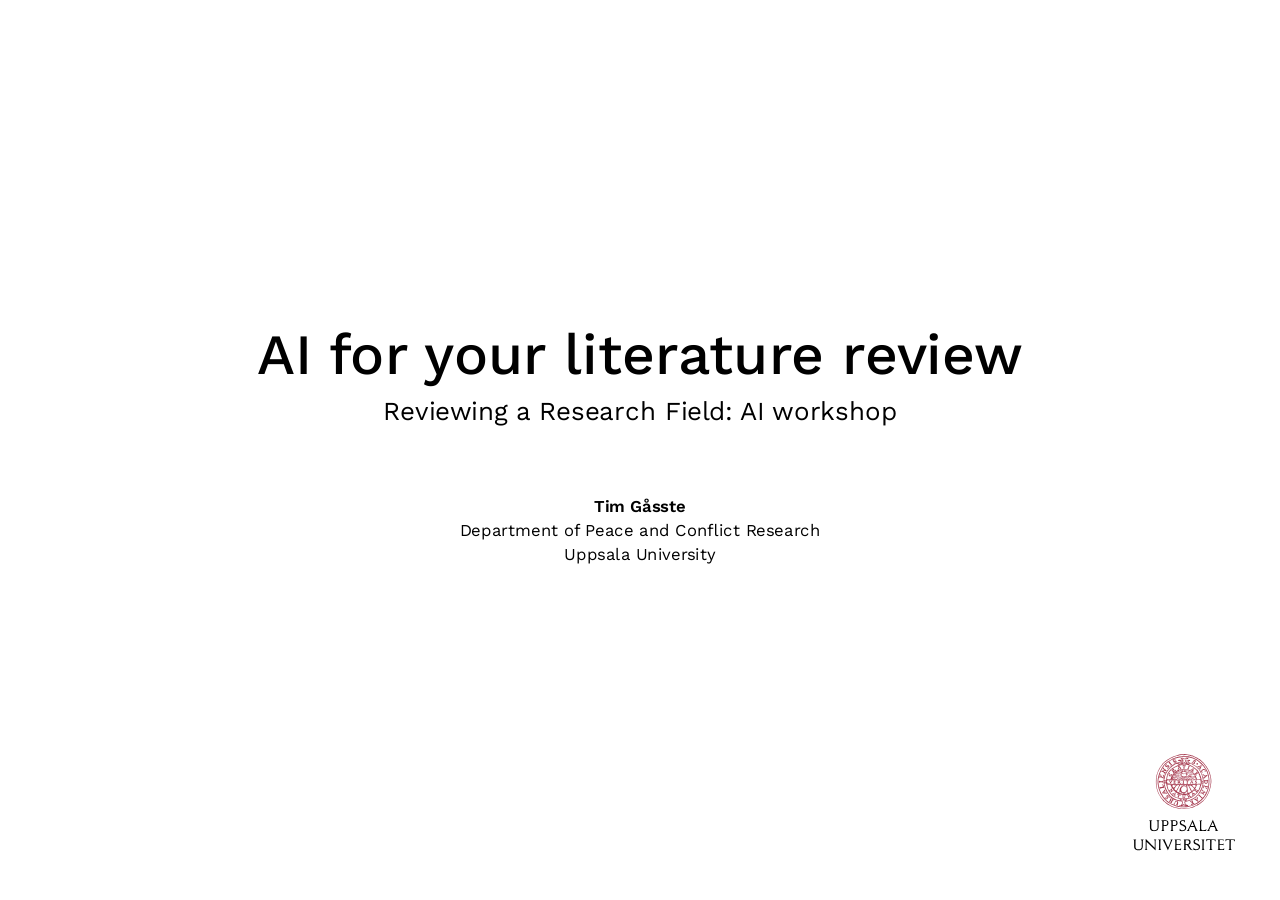
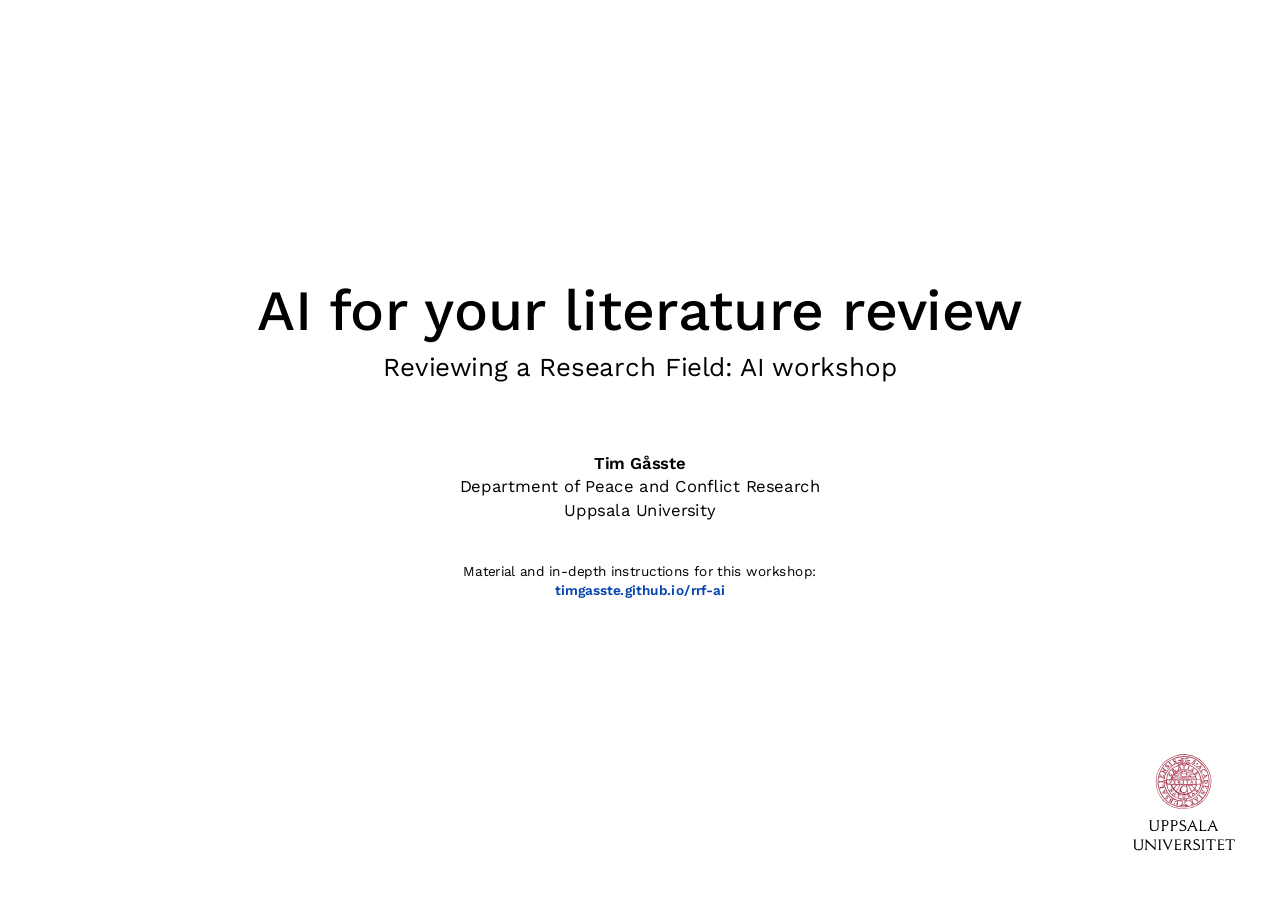
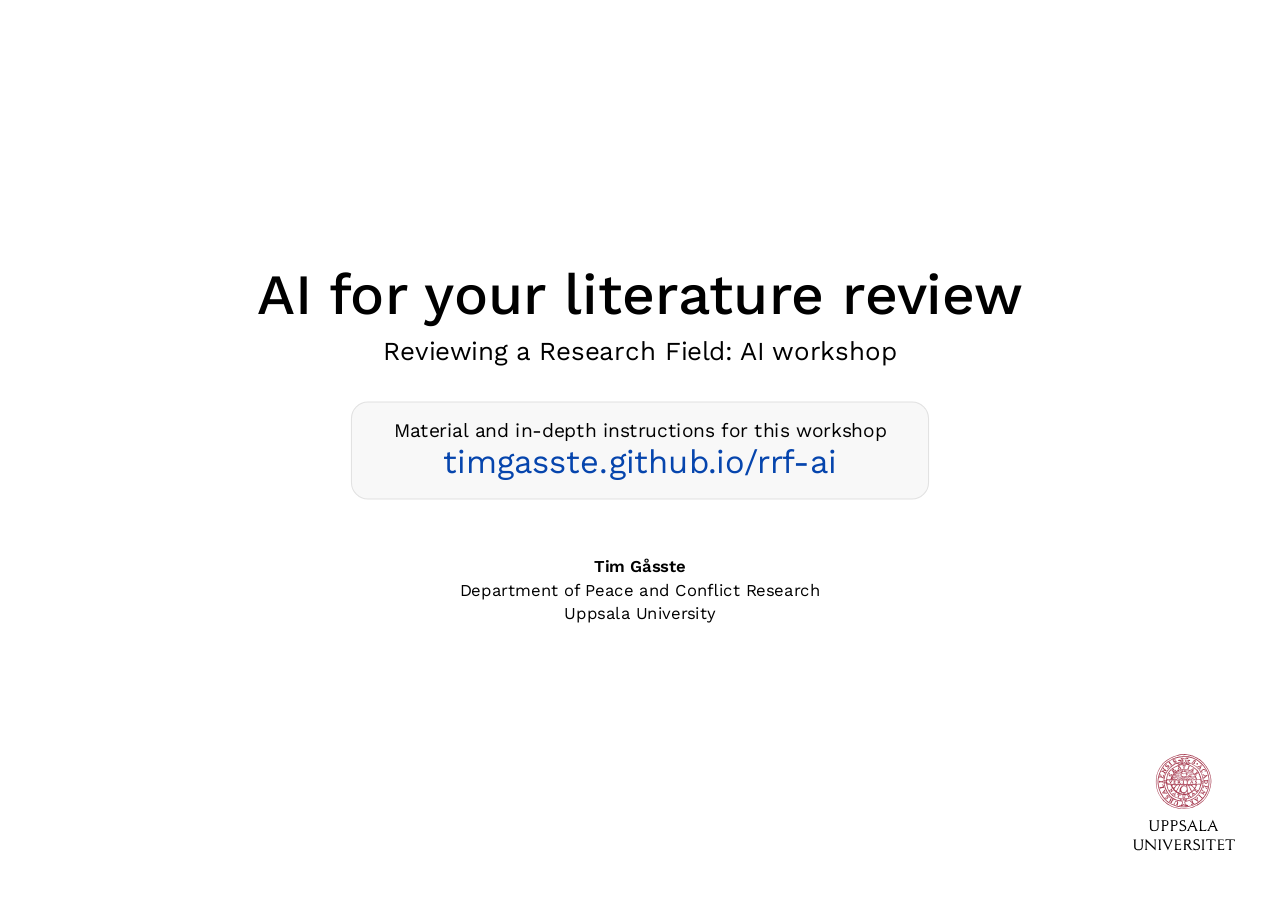
